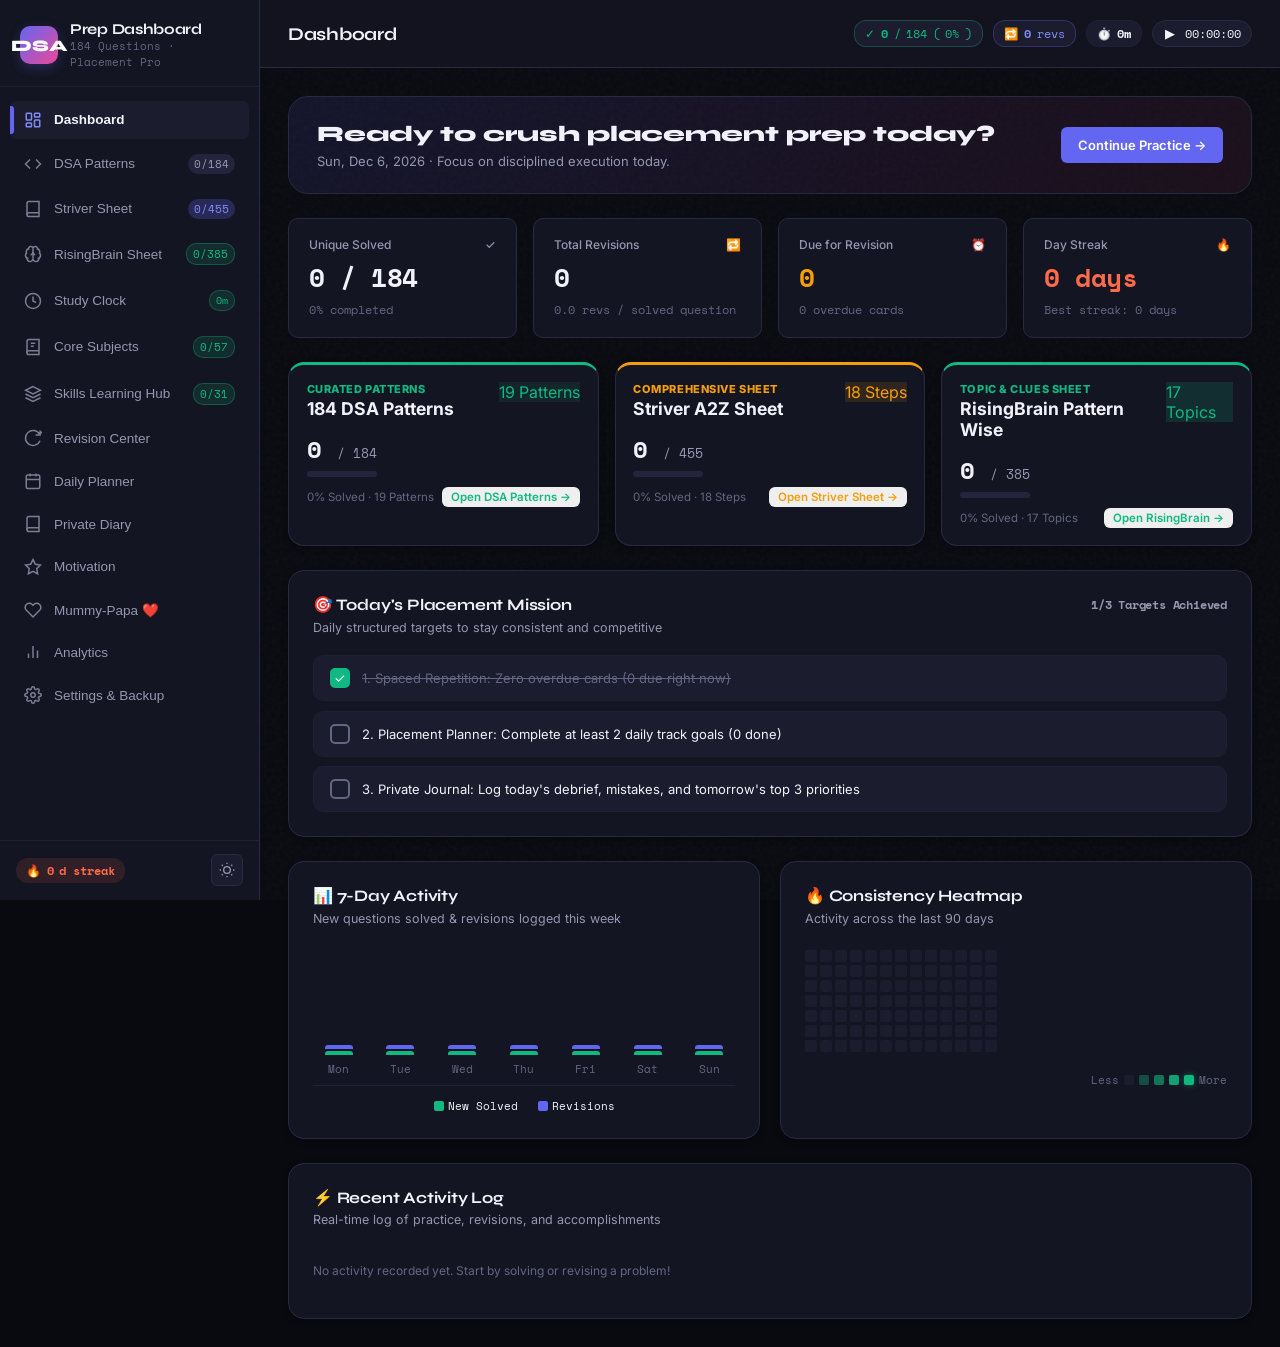
==== index.html @ 3c2405fb "fix: simplify Study Clock and add safe duration correction" ====
<!DOCTYPE html>
<html lang="en" data-theme="dark">
<head>
<meta charset="UTF-8">
<meta name="viewport" content="width=device-width, initial-scale=1.0">
<title>Placement Preparation Dashboard & DSA Tracker</title>
<link rel="manifest" href="./manifest.json">
<meta name="theme-color" content="#6366f1">
<meta name="description" content="Personal Placement Preparation Dashboard & 184 Pattern DSA Tracker with Spaced Repetition, Daily Planner, Private Diary, and Analytics.">
<link rel="preconnect" href="https://fonts.googleapis.com">
<link rel="preconnect" href="https://fonts.gstatic.com" crossorigin>
<!-- Fonts: Non-blocking with system font fallbacks for 100% offline startup -->
<link rel="stylesheet" href="https://fonts.googleapis.com/css2?family=Inter:wght@400;500;600;700&family=Space+Mono:ital,wght@0,400;0,700;1,400&family=Syne:wght@500;600;700;800&display=swap" media="print" onload="this.media='all'">
<noscript><link rel="stylesheet" href="https://fonts.googleapis.com/css2?family=Inter:wght@400;500;600;700&family=Space+Mono:ital,wght@0,400;0,700;1,400&family=Syne:wght@500;600;700;800&display=swap"></noscript>
<style>
/* ==========================================================================
   THEME TOKENS & RESET
   ========================================================================== */
:root {
  --font-heading: 'Syne', -apple-system, BlinkMacSystemFont, 'Segoe UI', Roboto, 'Helvetica Neue', Arial, sans-serif;
  --font-mono: 'Space Mono', SFMono-Regular, Menlo, Monaco, Consolas, 'Liberation Mono', 'Courier New', monospace;
  --font-body: 'Inter', -apple-system, BlinkMacSystemFont, 'Segoe UI', Roboto, 'Helvetica Neue', Arial, sans-serif;

  /* Dark Theme (Default) */
  --bg: #090a10;
  --bg-subtle: #0f101a;
  --surface: #141522;
  --surface2: #1b1c2e;
  --surface3: #24253d;
  --border: #282a42;
  --border-subtle: #1e2033;
  --border-focus: #6366f1;

  --accent: #6366f1;
  --accent-light: #818cf8;
  --accent-glow: rgba(99, 102, 241, 0.25);
  --accent2: #ec4899;
  --accent3: #10b981;
  --accent3-bg: rgba(16, 185, 129, 0.1);
  --accent4: #f59e0b;
  --accent4-bg: rgba(245, 158, 11, 0.12);
  --accent5: #06b6d4;

  --text: #f1f2f9;
  --text-muted: #9497b0;
  --text-dim: #636682;
  --text-inverse: #090a10;

  --lc: #ffa116;
  --lc-bg: rgba(255, 161, 22, 0.14);
  --lc-border: rgba(255, 161, 22, 0.35);

  --gfg: #2f8d46;
  --gfg-bg: rgba(47, 141, 70, 0.14);
  --gfg-border: rgba(47, 141, 70, 0.35);

  --gold: #ffd54a;
  --streak: #ff6b4a;

  --easy: #10b981;
  --med: #f59e0b;
  --hard: #ef4444;

  --radius-sm: 6px;
  --radius-md: 10px;
  --radius-lg: 16px;
  --radius-xl: 20px;

  --shadow-sm: 0 2px 6px rgba(0,0,0,0.3);
  --shadow-md: 0 6px 20px rgba(0,0,0,0.4);
  --shadow-lg: 0 12px 36px rgba(0,0,0,0.5);

  --sidebar-w: 260px;
  --header-h: 68px;
}

[data-theme="light"] {
  --bg: #f8fafc;
  --bg-subtle: #f1f5f9;
  --surface: #ffffff;
  --surface2: #f1f5f9;
  --surface3: #e2e8f0;
  --border: #cbd5e1;
  --border-subtle: #e2e8f0;
  --border-focus: #4f46e5;

  --accent: #4f46e5;
  --accent-light: #6366f1;
  --accent-glow: rgba(79, 70, 229, 0.15);
  --accent2: #db2777;
  --accent3: #059669;
  --accent3-bg: rgba(5, 150, 105, 0.08);
  --accent4: #d97706;
  --accent4-bg: rgba(217, 119, 6, 0.08);
  --accent5: #0891b2;

  --text: #0f172a;
  --text-muted: #475569;
  --text-dim: #94a3b8;
  --text-inverse: #ffffff;

  --lc: #c27800;
  --lc-bg: rgba(245, 158, 11, 0.12);
  --lc-border: rgba(245, 158, 11, 0.4);

  --gfg: #15803d;
  --gfg-bg: rgba(22, 163, 74, 0.12);
  --gfg-border: rgba(22, 163, 74, 0.4);

  --shadow-sm: 0 2px 6px rgba(0,0,0,0.06);
  --shadow-md: 0 6px 20px rgba(0,0,0,0.08);
  --shadow-lg: 0 12px 36px rgba(0,0,0,0.12);
}

* { box-sizing: border-box; margin: 0; padding: 0; }

body {
  background: var(--bg);
  color: var(--text);
  font-family: var(--font-body);
  min-height: 100vh;
  overflow-x: hidden;
  display: flex;
  transition: background 0.25s ease, color 0.25s ease;
}

/* NOISE OVERLAY */
body::before {
  content: '';
  position: fixed;
  inset: 0;
  background-image: url("data:image/svg+xml,%3Csvg viewBox='0 0 256 256' xmlns='http://www.w3.org/2000/svg'%3E%3Cfilter id='noise'%3E%3CfeTurbulence type='fractalNoise' baseFrequency='0.85' numOctaves='3' stitchTiles='stitch'/%3E%3C/filter%3E%3Crect width='100%25' height='100%25' filter='url(%23noise)' opacity='0.03'/%3E%3C/svg%3E");
  pointer-events: none;
  z-index: 1;
}

/* ==========================================================================
   APP LAYOUT: SIDEBAR & MAIN CONTAINER
   ========================================================================== */
.app-sidebar {
  width: var(--sidebar-w);
  height: 100vh;
  position: fixed;
  left: 0;
  top: 0;
  background: var(--surface);
  border-right: 1px solid var(--border);
  display: flex;
  flex-direction: column;
  z-index: 90;
  transition: transform 0.25s ease, background 0.25s ease;
}

.sidebar-brand {
  padding: 1.25rem 1.25rem 1rem;
  display: flex;
  align-items: center;
  gap: 0.75rem;
  border-bottom: 1px solid var(--border-subtle);
}

.brand-icon {
  width: 38px;
  height: 38px;
  background: linear-gradient(135deg, var(--accent), var(--accent2));
  border-radius: var(--radius-md);
  display: flex;
  align-items: center;
  justify-content: center;
  font-family: var(--font-heading);
  font-weight: 800;
  font-size: 16px;
  color: #fff;
  box-shadow: 0 4px 12px var(--accent-glow);
}

.brand-title {
  font-family: var(--font-heading);
  font-weight: 700;
  font-size: 15px;
  letter-spacing: -0.3px;
  color: var(--text);
  line-height: 1.2;
}

.brand-subtitle {
  font-size: 11px;
  color: var(--text-dim);
  font-family: var(--font-mono);
}

.sidebar-nav {
  flex: 1;
  overflow-y: auto;
  padding: 0.85rem 0.65rem;
  display: flex;
  flex-direction: column;
  gap: 0.25rem;
}

.nav-item {
  display: flex;
  align-items: center;
  gap: 0.75rem;
  padding: 0.65rem 0.85rem;
  border-radius: var(--radius-sm);
  color: var(--text-muted);
  text-decoration: none;
  font-size: 13.5px;
  font-weight: 500;
  cursor: pointer;
  border: none;
  background: transparent;
  width: 100%;
  text-align: left;
  transition: all 0.15s ease;
  position: relative;
}

.nav-item:hover {
  background: var(--surface2);
  color: var(--text);
}

.nav-item.active {
  background: var(--surface2);
  color: var(--text);
  font-weight: 600;
}

.nav-item.active::before {
  content: '';
  position: absolute;
  left: 0;
  top: 15%;
  bottom: 15%;
  width: 3.5px;
  border-radius: 0 3px 3px 0;
  background: var(--accent);
}

.nav-icon {
  width: 18px;
  height: 18px;
  opacity: 0.8;
  flex-shrink: 0;
}

.nav-item.active .nav-icon {
  opacity: 1;
  color: var(--accent-light);
}

.nav-badge {
  margin-left: auto;
  font-size: 10.5px;
  font-family: var(--font-mono);
  padding: 2px 6px;
  border-radius: 10px;
  background: var(--surface3);
  color: var(--text-muted);
}

.nav-badge.danger {
  background: rgba(239, 68, 68, 0.2);
  color: #ef4444;
}

.nav-badge.accent {
  background: var(--accent-glow);
  color: var(--accent-light);
}

.sidebar-footer {
  padding: 0.85rem 1rem;
  border-top: 1px solid var(--border-subtle);
  display: flex;
  align-items: center;
  justify-content: space-between;
  background: var(--surface);
}

.streak-pill {
  display: flex;
  align-items: center;
  gap: 0.35rem;
  font-size: 12px;
  font-family: var(--font-mono);
  font-weight: 700;
  color: var(--streak);
  background: rgba(255, 107, 74, 0.12);
  padding: 4px 10px;
  border-radius: 12px;
}

.theme-toggle-btn {
  background: var(--surface2);
  border: 1px solid var(--border);
  color: var(--text-muted);
  width: 32px;
  height: 32px;
  border-radius: var(--radius-sm);
  display: flex;
  align-items: center;
  justify-content: center;
  cursor: pointer;
  transition: all 0.15s ease;
}

.theme-toggle-btn:hover {
  color: var(--text);
  border-color: var(--border-focus);
}

/* ==========================================================================
   APP MAIN CONTENT AREA
   ========================================================================== */
.app-container {
  margin-left: var(--sidebar-w);
  flex: 1;
  min-height: 100vh;
  display: flex;
  flex-direction: column;
  position: relative;
  z-index: 2;
}

.app-header {
  height: var(--header-h);
  position: sticky;
  top: 0;
  z-index: 80;
  background: rgba(20, 21, 34, 0.88);
  backdrop-filter: blur(16px);
  border-bottom: 1px solid var(--border);
  display: flex;
  align-items: center;
  justify-content: space-between;
  padding: 0 1.75rem;
  transition: background 0.25s ease;
}

[data-theme="light"] .app-header {
  background: rgba(255, 255, 255, 0.88);
}

.header-left {
  display: flex;
  align-items: center;
  gap: 1rem;
}

.mobile-menu-btn {
  display: none;
  background: transparent;
  border: none;
  color: var(--text);
  cursor: pointer;
}

.view-heading {
  font-family: var(--font-heading);
  font-weight: 700;
  font-size: 18px;
  letter-spacing: -0.3px;
}

.header-stats-strip {
  display: flex;
  align-items: center;
  gap: 0.65rem;
}

.stat-pill {
  display: flex;
  align-items: center;
  gap: 0.35rem;
  font-size: 11.5px;
  font-family: var(--font-mono);
  padding: 4px 10px;
  border-radius: 12px;
  background: var(--surface2);
  border: 1px solid var(--border-subtle);
  color: var(--text-muted);
}

.stat-pill .num {
  color: var(--text);
  font-weight: 700;
}

.stat-pill.done { border-color: rgba(16, 185, 129, 0.3); color: var(--accent3); }
.stat-pill.done .num { color: var(--accent3); }
.stat-pill.rev { border-color: rgba(99, 102, 241, 0.3); color: var(--accent-light); }
.stat-pill.rev .num { color: var(--accent-light); }
.stat-pill.overdue { border-color: rgba(239, 68, 68, 0.3); color: #ef4444; }
.stat-pill.overdue .num { color: #ef4444; }

/* Top Bar Timer Widget */
.header-timer {
  display: flex;
  align-items: center;
  gap: 0.5rem;
  background: var(--surface2);
  border: 1px solid var(--border);
  border-radius: 20px;
  padding: 3px 10px;
  font-family: var(--font-mono);
  font-size: 12px;
}

.header-timer-btn {
  background: transparent;
  border: none;
  color: var(--text);
  cursor: pointer;
  display: flex;
  align-items: center;
  padding: 2px;
}

.header-timer.running {
  border-color: var(--accent3);
  box-shadow: 0 0 10px rgba(16, 185, 129, 0.2);
}

.app-main {
  flex: 1;
  padding: 1.75rem;
  max-width: 1440px;
  width: 100%;
  margin: 0 auto;
}

.view-section {
  display: none;
  animation: fadeIn 0.2s ease forwards;
}

.view-section.active {
  display: block;
}

@keyframes fadeIn {
  from { opacity: 0; transform: translateY(6px); }
  to { opacity: 1; transform: translateY(0); }
}

/* ==========================================================================
   CARDS & COMMON COMPONENTS
   ========================================================================== */
.card {
  background: var(--surface);
  border: 1px solid var(--border);
  border-radius: var(--radius-lg);
  padding: 1.5rem;
  box-shadow: var(--shadow-sm);
  position: relative;
}

.card-title {
  font-family: var(--font-heading);
  font-size: 16px;
  font-weight: 700;
  letter-spacing: -0.2px;
  margin-bottom: 0.35rem;
  display: flex;
  align-items: center;
  justify-content: space-between;
}

.card-sub {
  font-size: 12.5px;
  color: var(--text-muted);
  margin-bottom: 1.25rem;
}

.grid-2 {
  display: grid;
  grid-template-columns: repeat(2, 1fr);
  gap: 1.25rem;
}

.grid-3 {
  display: grid;
  grid-template-columns: repeat(3, 1fr);
  gap: 1.25rem;
}

.grid-4 {
  display: grid;
  grid-template-columns: repeat(4, 1fr);
  gap: 1rem;
}

.metric-card {
  background: var(--surface);
  border: 1px solid var(--border);
  border-radius: var(--radius-md);
  padding: 1.15rem 1.25rem;
  display: flex;
  flex-direction: column;
  gap: 0.35rem;
  transition: transform 0.15s ease, border-color 0.15s ease;
}

.metric-card:hover {
  transform: translateY(-2px);
  border-color: var(--border-focus);
}

.metric-label {
  font-size: 12px;
  font-weight: 500;
  color: var(--text-muted);
  display: flex;
  align-items: center;
  justify-content: space-between;
}

.metric-val {
  font-family: var(--font-mono);
  font-size: 26px;
  font-weight: 700;
  letter-spacing: -0.5px;
  color: var(--text);
}

.metric-sub {
  font-size: 11.5px;
  color: var(--text-dim);
  font-family: var(--font-mono);
}

/* Buttons */
.btn {
  display: inline-flex;
  align-items: center;
  justify-content: center;
  gap: 0.5rem;
  padding: 0.55rem 1rem;
  border-radius: var(--radius-sm);
  font-size: 13px;
  font-weight: 600;
  cursor: pointer;
  border: 1px solid transparent;
  transition: all 0.15s ease;
  font-family: var(--font-body);
  text-decoration: none;
}

.btn-primary {
  background: var(--accent);
  color: #ffffff;
}

.btn-primary:hover {
  background: var(--accent-light);
  box-shadow: 0 4px 12px var(--accent-glow);
}

.btn-secondary {
  background: var(--surface2);
  border-color: var(--border);
  color: var(--text);
}

.btn-secondary:hover {
  background: var(--surface3);
  border-color: var(--text-dim);
}

.btn-danger {
  background: rgba(239, 68, 68, 0.15);
  border-color: rgba(239, 68, 68, 0.3);
  color: #ef4444;
}

.btn-danger:hover {
  background: #ef4444;
  color: #ffffff;
}

.btn-sm {
  padding: 0.35rem 0.65rem;
  font-size: 11.5px;
  border-radius: var(--radius-sm);
}

.btn-icon {
  width: 32px;
  height: 32px;
  padding: 0;
  display: inline-flex;
  align-items: center;
  justify-content: center;
  border-radius: var(--radius-sm);
  background: var(--surface2);
  border: 1px solid var(--border);
  color: var(--text-muted);
  cursor: pointer;
}

.btn-icon:hover {
  color: var(--text);
  border-color: var(--border-focus);
}

/* Form elements */
.form-group {
  display: flex;
  flex-direction: column;
  gap: 0.35rem;
  margin-bottom: 1rem;
}

.form-label {
  font-size: 12px;
  font-weight: 600;
  color: var(--text-muted);
}

.form-input, .form-textarea, .form-select {
  background: var(--surface2);
  border: 1px solid var(--border);
  color: var(--text);
  border-radius: var(--radius-sm);
  padding: 0.6rem 0.75rem;
  font-family: var(--font-body);
  font-size: 13px;
  transition: border-color 0.15s ease;
}

.form-input:focus, .form-textarea:focus, .form-select:focus {
  outline: none;
  border-color: var(--border-focus);
  box-shadow: 0 0 0 3px var(--accent-glow);
}

.form-textarea {
  min-height: 80px;
  resize: vertical;
}

/* ==========================================================================
   VIEW 1: DASHBOARD
   ========================================================================== */
.welcome-banner {
  background: linear-gradient(135deg, rgba(99, 102, 241, 0.12), rgba(236, 72, 153, 0.08));
  border: 1px solid var(--border);
  border-radius: var(--radius-xl);
  padding: 1.5rem 1.75rem;
  display: flex;
  align-items: center;
  justify-content: space-between;
  margin-bottom: 1.5rem;
  position: relative;
  overflow: hidden;
}

.welcome-text h2 {
  font-family: var(--font-heading);
  font-size: 22px;
  font-weight: 800;
  margin-bottom: 0.35rem;
}

.welcome-text p {
  color: var(--text-muted);
  font-size: 13px;
}

.mission-card {
  margin-bottom: 1.5rem;
}

.mission-list {
  display: flex;
  flex-direction: column;
  gap: 0.6rem;
}

.mission-item {
  display: flex;
  align-items: center;
  gap: 0.75rem;
  padding: 0.75rem 1rem;
  background: var(--surface2);
  border-radius: var(--radius-md);
  border: 1px solid var(--border-subtle);
  font-size: 13px;
}

.mission-check {
  width: 20px;
  height: 20px;
  border-radius: 5px;
  border: 2px solid var(--text-dim);
  display: flex;
  align-items: center;
  justify-content: center;
  cursor: pointer;
  transition: all 0.15s ease;
}

.mission-item.done .mission-check {
  background: var(--accent3);
  border-color: var(--accent3);
  color: #fff;
}

.mission-item.done .mission-text {
  text-decoration: line-through;
  color: var(--text-dim);
}

/* Activity Visuals */
.chart-container {
  display: flex;
  align-items: flex-end;
  gap: 0.65rem;
  height: 140px;
  padding: 1rem 0 0.5rem;
  border-bottom: 1px solid var(--border-subtle);
}

.chart-bar-group {
  flex: 1;
  display: flex;
  flex-direction: column;
  align-items: center;
  height: 100%;
  justify-content: flex-end;
}

.chart-bar-wrap {
  width: 100%;
  max-width: 28px;
  height: 100%;
  display: flex;
  flex-direction: column;
  justify-content: flex-end;
  gap: 2px;
}

.chart-bar {
  width: 100%;
  border-radius: 3px 3px 0 0;
  min-height: 4px;
  transition: height 0.3s ease;
}

.chart-bar.solved { background: var(--accent3); }
.chart-bar.revised { background: var(--accent); }

.chart-day-label {
  font-size: 10.5px;
  font-family: var(--font-mono);
  color: var(--text-dim);
  margin-top: 6px;
}

/* Study Heatmap */
.heatmap-wrap {
  overflow-x: auto;
  padding-bottom: 0.5rem;
}

.heatmap-grid {
  display: inline-grid;
  grid-template-rows: repeat(7, 12px);
  grid-auto-flow: column;
  gap: 3px;
}

.heatmap-cell {
  width: 12px;
  height: 12px;
  border-radius: 2px;
  background: var(--surface2);
}

.heatmap-cell[data-count="1"] { background: rgba(16, 185, 129, 0.35); }
.heatmap-cell[data-count="2"] { background: rgba(16, 185, 129, 0.6); }
.heatmap-cell[data-count="3"] { background: rgba(16, 185, 129, 0.85); }
.heatmap-cell[data-count="4"] { background: #10b981; box-shadow: 0 0 6px rgba(16, 185, 129, 0.5); }

/* Recent Activity List */
.activity-feed {
  display: flex;
  flex-direction: column;
  gap: 0.65rem;
}

.feed-item {
  display: flex;
  align-items: center;
  gap: 0.85rem;
  padding: 0.65rem 0.85rem;
  background: var(--surface2);
  border-radius: var(--radius-sm);
  font-size: 12.5px;
}

.feed-icon {
  width: 26px;
  height: 26px;
  border-radius: 6px;
  display: flex;
  align-items: center;
  justify-content: center;
  font-size: 12px;
  flex-shrink: 0;
}

.feed-icon.rev { background: var(--accent-glow); color: var(--accent-light); }
.feed-icon.done { background: var(--accent3-bg); color: var(--accent3); }
.feed-icon.diary { background: rgba(236, 72, 153, 0.15); color: var(--accent2); }
.feed-icon.task { background: var(--accent4-bg); color: var(--accent4); }

.feed-content {
  flex: 1;
  min-width: 0;
}

.feed-title {
  font-weight: 500;
  white-space: nowrap;
  overflow: hidden;
  text-overflow: ellipsis;
}

.feed-time {
  font-size: 10.5px;
  color: var(--text-dim);
  font-family: var(--font-mono);
}

/* ==========================================================================
   VIEW 2: DSA PATTERNS TRACKER (184 QUESTIONS)
   ========================================================================== */
.dsa-controls {
  display: flex;
  flex-direction: column;
  gap: 1rem;
  margin-bottom: 1.5rem;
}

.search-and-actions {
  display: flex;
  gap: 0.75rem;
  flex-wrap: wrap;
  align-items: center;
}

.search-box {
  flex: 1;
  min-width: 260px;
  position: relative;
}

.search-box svg {
  position: absolute;
  left: 12px;
  top: 50%;
  transform: translateY(-50%);
  color: var(--text-dim);
}

.search-box input {
  width: 100%;
  padding: 0.65rem 0.75rem 0.65rem 36px;
  background: var(--surface);
  border: 1px solid var(--border);
  border-radius: var(--radius-md);
  color: var(--text);
  font-size: 13.5px;
}

.pattern-dropdown-select {
  min-width: 220px;
  cursor: pointer;
  background: var(--surface);
  border: 1px solid var(--border);
  color: var(--text);
  font-weight: 600;
  padding: 0.65rem 0.85rem;
}

.filter-pills {
  display: flex;
  align-items: center;
  gap: 0.4rem;
  flex-wrap: wrap;
}

.fpill {
  background: var(--surface);
  border: 1px solid var(--border);
  color: var(--text-muted);
  padding: 0.35rem 0.75rem;
  border-radius: 20px;
  font-size: 12px;
  font-weight: 500;
  cursor: pointer;
  transition: all 0.15s ease;
}

.fpill:hover {
  border-color: var(--border-focus);
  color: var(--text);
}

.fpill.active {
  background: var(--accent);
  border-color: var(--accent);
  color: #fff;
}

.fpill.active-done {
  background: var(--accent3);
  border-color: var(--accent3);
  color: #fff;
}

.fpill.active-overdue {
  background: #ef4444;
  border-color: #ef4444;
  color: #fff;
}

/* Pattern Layout */
.dsa-layout {
  display: grid;
  grid-template-columns: 240px 1fr;
  gap: 1.5rem;
  align-items: start;
}

.pattern-nav-sidebar {
  position: sticky;
  top: calc(var(--header-h) + 1.5rem);
  background: var(--surface);
  border: 1px solid var(--border);
  border-radius: var(--radius-lg);
  padding: 0.85rem;
  max-height: calc(100vh - var(--header-h) - 3rem);
  overflow-y: auto;
  display: flex;
  flex-direction: column;
  gap: 0.25rem;
}

.pattern-nav-item {
  display: flex;
  align-items: center;
  justify-content: space-between;
  padding: 0.5rem 0.65rem;
  border-radius: var(--radius-sm);
  font-size: 12px;
  color: var(--text-muted);
  cursor: pointer;
  border: none;
  background: transparent;
  text-align: left;
  transition: all 0.15s ease;
}

.pattern-nav-item:hover {
  background: var(--surface2);
  color: var(--text);
}

.pattern-nav-item.active {
  background: var(--surface2);
  color: var(--text);
  font-weight: 600;
}

.step-section {
  background: var(--surface);
  border: 1px solid var(--border);
  border-radius: var(--radius-lg);
  margin-bottom: 1.25rem;
  overflow: visible;
  box-shadow: var(--shadow-sm);
}

.step-header {
  padding: 1rem 1.25rem;
  display: flex;
  align-items: center;
  gap: 0.85rem;
  cursor: pointer;
  background: var(--surface);
  user-select: none;
  border-bottom: 1px solid var(--border-subtle);
  border-radius: var(--radius-lg) var(--radius-lg) 0 0;
}

.step-header:hover {
  background: var(--surface2);
}

.step-badge {
  font-family: var(--font-mono);
  font-size: 11px;
  font-weight: 700;
  background: var(--surface3);
  color: var(--accent-light);
  padding: 2px 7px;
  border-radius: 4px;
}

.step-title {
  font-family: var(--font-heading);
  font-weight: 700;
  font-size: 14.5px;
  flex: 1;
}

.step-progress-text {
  font-family: var(--font-mono);
  font-size: 11.5px;
  color: var(--text-muted);
}

.step-mini-bar {
  width: 70px;
  height: 6px;
  background: var(--surface3);
  border-radius: 3px;
  overflow: hidden;
}

.step-mini-fill {
  height: 100%;
  background: var(--accent3);
  transition: width 0.3s ease;
}

.step-chevron {
  transition: transform 0.2s ease;
  color: var(--text-dim);
}

.step-section.collapsed .step-chevron {
  transform: rotate(-90deg);
}

.step-section.collapsed .problems-list {
  display: none !important;
}

.problems-list {
  display: flex;
  flex-direction: column;
}

/* ==========================================================================
   PROBLEM ITEM ROW & CLICKABLE PLATFORM BADGES
   ========================================================================== */
.prob-item {
  display: flex;
  align-items: center;
  gap: 0.85rem;
  padding: 0.85rem 1.25rem;
  border-bottom: 1px solid var(--border-subtle);
  transition: background 0.12s ease;
  min-height: 58px;
}

.prob-item:last-child {
  border-bottom: none;
}

.prob-item:hover {
  background: var(--surface2);
}

.prob-item.done {
  background: var(--accent3-bg);
}

.prob-left-col {
  display: flex;
  align-items: center;
  gap: 0.45rem;
  flex-shrink: 0;
}

.prob-cb {
  width: 18px;
  height: 18px;
  cursor: pointer;
  accent-color: var(--accent3);
}

.star-btn {
  background: transparent;
  border: none;
  font-size: 18px;
  line-height: 1;
  color: var(--text-dim);
  cursor: pointer;
  transition: color 0.15s ease, transform 0.15s ease;
  padding: 2px;
}

.star-btn:hover {
  transform: scale(1.2);
}

.star-btn.starred {
  color: var(--gold);
}

.prob-num {
  font-family: var(--font-mono);
  font-size: 11.5px;
  font-weight: 700;
  color: var(--text-dim);
  width: 32px;
  text-align: right;
}

.prob-info {
  flex: 1;
  min-width: 0;
  display: flex;
  flex-direction: column;
  gap: 4px;
}

.prob-title-row {
  display: flex;
  align-items: center;
  gap: 0.55rem;
  flex-wrap: wrap;
}

.prob-pattern-tag {
  font-size: 10px;
  font-family: var(--font-mono);
  font-weight: 700;
  background: var(--surface3);
  color: var(--accent-light);
  padding: 1px 6px;
  border-radius: 4px;
  white-space: nowrap;
}

.prob-title {
  font-size: 13.5px;
  font-weight: 600;
  color: var(--text);
  line-height: 1.3;
}

.diff-badge {
  font-size: 10px;
  font-weight: 700;
  text-transform: uppercase;
  padding: 1px 6px;
  border-radius: 4px;
  font-family: var(--font-mono);
  letter-spacing: 0.5px;
}

.diff-badge.e { background: rgba(16, 185, 129, 0.15); color: #10b981; border: 1px solid rgba(16, 185, 129, 0.3); }
.diff-badge.m { background: rgba(245, 158, 11, 0.15); color: #f59e0b; border: 1px solid rgba(245, 158, 11, 0.3); }
.diff-badge.h { background: rgba(239, 68, 68, 0.15); color: #ef4444; border: 1px solid rgba(239, 68, 68, 0.3); }

/* Clickable Platform Badges */
.prob-links-container {
  display: inline-flex;
  align-items: center;
  gap: 0.4rem;
  margin-left: 0.25rem;
}

.platform-badge {
  display: inline-flex;
  align-items: center;
  gap: 4px;
  padding: 3px 8px;
  border-radius: 5px;
  font-size: 11px;
  font-weight: 700;
  font-family: var(--font-mono);
  text-decoration: none;
  cursor: pointer;
  transition: all 0.15s ease;
  line-height: 1;
}

.platform-badge.lc-badge {
  background: var(--lc-bg);
  color: var(--lc);
  border: 1px solid var(--lc-border);
}

.platform-badge.lc-badge:hover {
  background: rgba(255, 161, 22, 0.25);
  border-color: var(--lc);
  transform: translateY(-1px);
  box-shadow: 0 2px 8px rgba(255, 161, 22, 0.25);
}

.platform-badge.gfg-badge {
  background: var(--gfg-bg);
  color: var(--gfg);
  border: 1px solid var(--gfg-border);
}

.platform-badge.gfg-badge:hover {
  background: rgba(47, 141, 70, 0.25);
  border-color: var(--gfg);
  transform: translateY(-1px);
  box-shadow: 0 2px 8px rgba(47, 141, 70, 0.25);
}

.platform-brand {
  font-weight: 800;
  font-size: 10px;
}

.ext-icon {
  opacity: 0.85;
  transition: transform 0.15s ease;
}

.platform-badge:hover .ext-icon {
  transform: translate(1px, -1px);
  opacity: 1;
}

.prob-meta-row {
  display: flex;
  align-items: center;
  gap: 0.5rem;
  flex-wrap: wrap;
  font-size: 11px;
}

.rev-badge {
  font-size: 10.5px;
  font-family: var(--font-mono);
  padding: 1px 6px;
  border-radius: 4px;
  background: var(--surface3);
  color: var(--text-muted);
}

.due-badge {
  font-size: 10.5px;
  font-family: var(--font-mono);
  font-weight: 700;
  padding: 1px 6px;
  border-radius: 4px;
}

.due-badge.overdue {
  background: rgba(239, 68, 68, 0.18);
  color: #ef4444;
}

.due-badge.today {
  background: var(--accent4-bg);
  color: var(--accent4);
}

.due-badge.future {
  background: var(--surface3);
  color: var(--text-dim);
}

.solved-tag {
  font-size: 10.5px;
  color: var(--accent3);
  font-family: var(--font-mono);
  font-weight: 600;
}

.revised-tag {
  font-size: 10.5px;
  color: var(--text-dim);
  font-family: var(--font-mono);
}

.prob-actions {
  display: flex;
  align-items: center;
  gap: 0.4rem;
  flex-shrink: 0;
}

.btn-rev {
  background: var(--surface3);
  border: 1px solid var(--border);
  color: var(--text);
  font-size: 11px;
  font-weight: 600;
  padding: 4px 8px;
  border-radius: var(--radius-sm);
  cursor: pointer;
  display: flex;
  align-items: center;
  gap: 4px;
  transition: all 0.15s ease;
}

.btn-rev:hover {
  background: var(--accent);
  color: #fff;
  border-color: var(--accent);
}

/* ==========================================================================
   VIEW 3: REVISION CENTER (SPACED REPETITION)
   ========================================================================== */
.revision-header-card {
  margin-bottom: 1.5rem;
}

.spaced-steps-guide {
  display: flex;
  align-items: center;
  gap: 0.75rem;
  margin-top: 1rem;
  flex-wrap: wrap;
}

.spaced-step {
  display: flex;
  align-items: center;
  gap: 0.5rem;
  background: var(--surface2);
  border: 1px solid var(--border-subtle);
  border-radius: var(--radius-md);
  padding: 0.5rem 0.85rem;
  font-size: 12px;
}

.spaced-step-num {
  width: 22px;
  height: 22px;
  border-radius: 50%;
  background: var(--accent);
  color: #fff;
  display: flex;
  align-items: center;
  justify-content: center;
  font-family: var(--font-mono);
  font-weight: 700;
  font-size: 11px;
}

.spaced-queue-grid {
  display: grid;
  grid-template-columns: repeat(auto-fill, minmax(320px, 1fr));
  gap: 1.25rem;
}

.queue-card {
  background: var(--surface);
  border: 1px solid var(--border);
  border-radius: var(--radius-lg);
  padding: 1.25rem;
  display: flex;
  flex-direction: column;
  gap: 0.75rem;
  transition: transform 0.15s ease;
}

.queue-card:hover {
  transform: translateY(-2px);
  border-color: var(--border-focus);
}

.queue-card.overdue {
  border-left: 4px solid #ef4444;
}

.queue-card.today {
  border-left: 4px solid var(--accent4);
}

.queue-card-top {
  display: flex;
  align-items: center;
  justify-content: space-between;
}

.queue-card-title {
  font-family: var(--font-heading);
  font-size: 15px;
  font-weight: 700;
  color: var(--text);
}

.queue-outcomes {
  display: grid;
  grid-template-columns: repeat(2, 1fr);
  gap: 0.5rem;
  margin-top: 0.5rem;
}

.outcome-btn {
  padding: 0.45rem 0.5rem;
  border-radius: var(--radius-sm);
  font-size: 11px;
  font-weight: 600;
  cursor: pointer;
  border: 1px solid var(--border);
  background: var(--surface2);
  color: var(--text);
  text-align: center;
  transition: all 0.15s ease;
}

.outcome-btn:hover { border-color: var(--text-dim); }
.outcome-btn.indep:hover { background: rgba(16, 185, 129, 0.2); color: #10b981; border-color: #10b981; }
.outcome-btn.hint:hover { background: rgba(245, 158, 11, 0.2); color: #f59e0b; border-color: #f59e0b; }
.outcome-btn.sol:hover { background: rgba(236, 72, 153, 0.2); color: #ec4899; border-color: #ec4899; }
.outcome-btn.cant:hover { background: rgba(239, 68, 68, 0.2); color: #ef4444; border-color: #ef4444; }

/* ==========================================================================
   VIEW 4: DAILY PLANNER & PRODUCTIVITY WORKSPACE (RISINGBRAIN THEME)
   ========================================================================== */

.pw-workspace-container {
  display: flex;
  flex-direction: column;
  gap: 1.15rem;
  width: 100%;
}

/* Workspace Top Navigation / Toolbar Card */
.pw-top-nav-card {
  background: var(--surface, #141522);
  border: 1px solid var(--border-subtle, #1e2033);
  border-radius: var(--rb-card-radius, 12px);
  padding: 1rem 1.25rem;
  box-shadow: 0 4px 20px rgba(0, 0, 0, 0.25);
  display: flex;
  flex-direction: column;
  gap: 0.85rem;
}

.pw-header-top-row {
  display: flex;
  align-items: center;
  justify-content: space-between;
  gap: 1rem;
  flex-wrap: wrap;
}

/* Sub-Navigation Pills Bar */
.pw-subnav-bar {
  display: flex;
  align-items: center;
  gap: 5px;
  background: var(--surface2, #1b1c2e);
  border: 1px solid var(--border-subtle, #1e2033);
  border-radius: 9px;
  padding: 3px;
  overflow-x: auto;
}

.pw-subnav-btn {
  display: inline-flex;
  align-items: center;
  gap: 6px;
  padding: 6px 13px;
  border-radius: 6px;
  font-size: 12px;
  font-weight: 600;
  color: var(--text-muted, #94a3b8);
  background: transparent;
  border: none;
  cursor: pointer;
  white-space: nowrap;
  transition: all var(--transition-fast, 0.18s);
  font-family: var(--font-body, 'Inter', sans-serif);
}

.pw-subnav-btn:hover {
  color: var(--text, #f8fafc);
  background: rgba(255, 255, 255, 0.05);
}

.pw-subnav-btn.active {
  background: var(--rb-emerald, #10b981);
  color: #090a10;
  font-weight: 700;
  box-shadow: 0 0 12px var(--rb-emerald-glow, rgba(16, 185, 129, 0.35));
}

.pw-header-actions {
  display: flex;
  align-items: center;
  gap: 0.5rem;
  flex-wrap: wrap;
}

.pw-save-badge {
  font-family: var(--font-mono, 'Space Mono', monospace);
  font-size: 11px;
  font-weight: 600;
  display: inline-flex;
  align-items: center;
  gap: 5px;
  padding: 5px 10px;
  border-radius: 9999px;
  background: rgba(16, 185, 129, 0.1);
  border: 1px solid rgba(16, 185, 129, 0.25);
  color: var(--rb-emerald, #10b981);
  transition: all 0.2s ease;
}

.pw-save-badge.saving {
  background: rgba(245, 158, 11, 0.12);
  border-color: rgba(245, 158, 11, 0.3);
  color: #f59e0b;
}

/* Global Date Navigator Bar */
.pw-date-nav-bar {
  display: flex;
  align-items: center;
  justify-content: space-between;
  gap: 0.75rem;
  background: var(--surface2, #1b1c2e);
  border: 1px solid var(--border-subtle, #1e2033);
  border-radius: 9px;
  padding: 0.6rem 0.9rem;
  flex-wrap: wrap;
}

.pw-date-nav-left {
  display: flex;
  align-items: center;
  gap: 0.6rem;
}

.pw-nav-arrow {
  width: 28px;
  height: 28px;
  display: flex;
  align-items: center;
  justify-content: center;
  border-radius: 6px;
  background: var(--surface3, #24253d);
  border: 1px solid var(--border-subtle, #1e2033);
  color: var(--text, #f8fafc);
  cursor: pointer;
  font-size: 11px;
  transition: all 0.15s ease;
}

.pw-nav-arrow:hover {
  background: rgba(16, 185, 129, 0.15);
  border-color: var(--rb-emerald, #10b981);
  color: var(--rb-emerald, #10b981);
}

.pw-date-text {
  font-family: var(--font-heading, 'Syne', sans-serif);
  font-size: 0.95rem;
  font-weight: 700;
  color: var(--text, #f8fafc);
}

.pw-date-tag {
  font-family: var(--font-mono, 'Space Mono', monospace);
  font-size: 10px;
  font-weight: 700;
  text-transform: uppercase;
  padding: 2px 7px;
  border-radius: 9999px;
  background: rgba(16, 185, 129, 0.14);
  border: 1px solid rgba(16, 185, 129, 0.3);
  color: var(--rb-emerald, #10b981);
}

.pw-date-tag.past {
  background: rgba(148, 163, 184, 0.1);
  border-color: rgba(148, 163, 184, 0.2);
  color: var(--text-muted, #94a3b8);
}

/* Button Component matching RisingBrain */
.pw-btn {
  display: inline-flex;
  align-items: center;
  gap: 5px;
  font-size: 12px;
  font-weight: 600;
  padding: 6px 12px;
  border-radius: 7px;
  background: var(--surface2, #1b1c2e);
  border: 1px solid var(--border-subtle, #1e2033);
  color: var(--text, #f8fafc);
  cursor: pointer;
  transition: all var(--transition-fast, 0.18s);
  font-family: var(--font-body, 'Inter', sans-serif);
  user-select: none;
}

.pw-btn:hover {
  background: var(--surface3, #24253d);
  border-color: var(--border, #282a42);
  color: #ffffff;
  transform: translateY(-0.5px);
}

.pw-btn-primary {
  background: var(--rb-emerald, #10b981);
  border-color: var(--rb-emerald, #10b981);
  color: #090a10;
  font-weight: 700;
}

.pw-btn-primary:hover {
  background: #059669;
  border-color: #059669;
  color: #ffffff;
}

.pw-btn-danger {
  background: rgba(239, 68, 68, 0.1);
  border-color: rgba(239, 68, 68, 0.25);
  color: #f87171;
}

.pw-btn-danger:hover {
  background: rgba(239, 68, 68, 0.2);
  border-color: rgba(239, 68, 68, 0.4);
  color: #fca5a5;
}

/* Theme-Aware Inputs & Dropdowns */
.pw-input {
  background: var(--surface2, #1b1c2e);
  border: 1px solid var(--border-subtle, #1e2033);
  border-radius: 8px;
  padding: 7px 12px;
  color: var(--text, #f8fafc);
  font-size: 12.5px;
  font-family: var(--font-body, 'Inter', sans-serif);
  outline: none;
  transition: all var(--transition-fast, 0.18s);
  color-scheme: dark;
}

.pw-input:focus {
  border-color: var(--rb-emerald, #10b981);
  box-shadow: 0 0 0 2.5px var(--rb-emerald-glow, rgba(16, 185, 129, 0.2));
  background: var(--surface3, #24253d);
}

.pw-input::placeholder {
  color: #64748b;
}

input[type="date"].pw-input {
  color-scheme: dark;
  cursor: pointer;
}

input[type="date"].pw-input::-webkit-calendar-picker-indicator {
  filter: invert(0.8) brightness(1.2);
  cursor: pointer;
}

.pw-select {
  height: 34px;
  background: var(--surface2, #1b1c2e);
  border: 1px solid var(--border-subtle, #1e2033);
  border-radius: 8px;
  padding: 0 10px;
  color: var(--text, #f8fafc);
  font-size: 12px;
  font-weight: 600;
  font-family: var(--font-body, 'Inter', sans-serif);
  outline: none;
  cursor: pointer;
  color-scheme: dark;
  transition: all var(--transition-fast, 0.18s);
}

.pw-select:focus {
  border-color: var(--rb-emerald, #10b981);
  box-shadow: 0 0 0 2px var(--rb-emerald-glow, rgba(16, 185, 129, 0.2));
}

.pw-select option {
  background: #141522;
  color: #f8fafc;
}

/* Statistics Overview Grid */
.pw-overview-grid {
  display: grid;
  grid-template-columns: repeat(4, 1fr);
  gap: 1rem;
  margin-bottom: 1.15rem;
}

@media (max-width: 1024px) {
  .pw-overview-grid {
    grid-template-columns: repeat(2, 1fr);
  }
}

@media (max-width: 600px) {
  .pw-overview-grid {
    grid-template-columns: 1fr;
  }
}

.pw-stat-card {
  background: var(--surface2, #1b1c2e);
  border: 1px solid var(--border-subtle, #1e2033);
  border-radius: var(--rb-card-radius, 12px);
  padding: 1.1rem 1.25rem;
  display: flex;
  flex-direction: column;
  gap: 0.35rem;
  box-shadow: 0 2px 10px rgba(0, 0, 0, 0.18);
  transition: border-color var(--transition-fast, 0.2s), transform var(--transition-fast, 0.2s);
}

.pw-stat-card:hover {
  border-color: rgba(16, 185, 129, 0.3);
  transform: translateY(-1px);
}

.pw-stat-label {
  font-size: 11px;
  font-weight: 700;
  text-transform: uppercase;
  letter-spacing: 0.05em;
  color: var(--text-muted, #94a3b8);
}

.pw-stat-value {
  font-family: var(--font-heading, 'Syne', sans-serif);
  font-size: 1.65rem;
  font-weight: 800;
  color: #ffffff;
  line-height: 1.2;
}

.pw-stat-sub {
  font-size: 11.5px;
  color: var(--text-muted, #94a3b8);
  line-height: 1.3;
}

/* Cards & Progress Bar */
.pw-card {
  background: var(--surface, #141522);
  border: 1px solid var(--border-subtle, #1e2033);
  border-radius: var(--rb-card-radius, 12px);
  box-shadow: 0 4px 20px rgba(0, 0, 0, 0.25);
}

.pw-progress-bar-bg {
  width: 100%;
  height: 8px;
  background: rgba(255, 255, 255, 0.06);
  border-radius: 9999px;
  overflow: hidden;
}

.pw-progress-bar-fill {
  height: 100%;
  background: linear-gradient(90deg, #10b981, #059669);
  border-radius: 9999px;
  transition: width 0.35s cubic-bezier(0.16, 1, 0.3, 1);
}

/* Main Planner 2-Column Responsive Layout */
.pw-planner-layout {
  display: grid;
  grid-template-columns: minmax(0, 1fr) 310px;
  gap: 1.25rem;
  align-items: start;
}

@media (max-width: 992px) {
  .pw-planner-layout {
    grid-template-columns: 1fr;
  }
}

/* Filter Controls Bar & Filter Chips */
.pw-filter-bar {
  display: flex;
  justify-content: space-between;
  align-items: center;
  gap: 0.75rem;
  flex-wrap: wrap;
  padding-bottom: 0.85rem;
  border-bottom: 1px solid var(--border-subtle, #1e2033);
}

.pw-filter-chip {
  display: inline-flex;
  align-items: center;
  gap: 5px;
  padding: 5px 12px;
  border-radius: 6px;
  font-size: 11.5px;
  font-weight: 600;
  cursor: pointer;
  transition: all 0.15s ease;
  background: var(--surface2, #1b1c2e);
  color: var(--text-muted, #94a3b8);
  border: 1px solid var(--border-subtle, #1e2033);
  user-select: none;
  font-family: var(--font-body, 'Inter', sans-serif);
}

.pw-filter-chip:hover {
  background: var(--surface3, #24253d);
  color: var(--text, #f8fafc);
  border-color: var(--border, #282a42);
}

.pw-filter-chip.active {
  background: var(--rb-emerald, #10b981);
  color: #090a10;
  border-color: var(--rb-emerald, #10b981);
  font-weight: 700;
  box-shadow: 0 0 10px var(--rb-emerald-glow, rgba(16, 185, 129, 0.3));
}

/* Task List Container & Items */
.pw-task-list {
  display: flex;
  flex-direction: column;
  gap: 0.55rem;
  min-height: 80px;
}

.pw-task-item {
  display: flex;
  align-items: center;
  justify-content: space-between;
  gap: 0.85rem;
  padding: 0.75rem 1rem;
  background: var(--surface2, #1b1c2e);
  border: 1px solid var(--border-subtle, #1e2033);
  border-radius: 10px;
  transition: all var(--transition-fast, 0.18s);
}

.pw-task-item:hover {
  border-color: var(--border, #282a42);
  background: rgba(27, 28, 46, 0.95);
}

/* Custom Interactive Checkbox */
.pw-task-checkbox {
  width: 20px;
  height: 20px;
  border-radius: 5px;
  background: var(--surface3, #24253d);
  border: 1.5px solid var(--border, #282a42);
  display: flex;
  align-items: center;
  justify-content: center;
  cursor: pointer;
  flex-shrink: 0;
  transition: all 0.18s ease;
  color: transparent;
  font-size: 11px;
  font-weight: 800;
  user-select: none;
}

.pw-task-checkbox:hover {
  border-color: var(--rb-emerald, #10b981);
  box-shadow: 0 0 8px var(--rb-emerald-glow, rgba(16, 185, 129, 0.25));
}

.pw-task-checkbox.checked {
  background: var(--rb-emerald, #10b981);
  border-color: var(--rb-emerald, #10b981);
  color: #090a10;
  box-shadow: 0 0 10px var(--rb-emerald-glow, rgba(16, 185, 129, 0.35));
}

.pw-task-main {
  flex: 1;
  min-width: 0;
  display: flex;
  flex-direction: column;
  gap: 3px;
  cursor: pointer;
}

.pw-task-title {
  font-size: 13px;
  font-weight: 600;
  color: var(--text, #f8fafc);
  transition: all 0.2s ease;
  line-height: 1.4;
  word-break: break-word;
}

.pw-task-title.completed {
  text-decoration: line-through;
  opacity: 0.55;
  color: var(--text-muted, #94a3b8);
}

.pw-task-meta {
  display: flex;
  align-items: center;
  gap: 6px;
  flex-wrap: wrap;
}

.pw-priority-badge {
  font-family: var(--font-mono, 'Space Mono', monospace);
  font-size: 10px;
  font-weight: 700;
  padding: 1.5px 6px;
  border-radius: 4px;
  white-space: nowrap;
}

.pw-priority-badge.p1 {
  background: rgba(239, 68, 68, 0.14);
  color: #f87171;
  border: 1px solid rgba(239, 68, 68, 0.3);
}

.pw-priority-badge.p2 {
  background: rgba(245, 158, 11, 0.14);
  color: #fbbf24;
  border: 1px solid rgba(245, 158, 11, 0.3);
}

.pw-priority-badge.p3 {
  background: rgba(56, 189, 248, 0.14);
  color: #38bdf8;
  border: 1px solid rgba(56, 189, 248, 0.3);
}

.pw-category-tag {
  font-size: 10.5px;
  color: var(--text-muted, #94a3b8);
  background: rgba(255, 255, 255, 0.04);
  border: 1px solid rgba(255, 255, 255, 0.06);
  padding: 1.5px 6px;
  border-radius: 4px;
}

.pw-task-actions {
  display: flex;
  align-items: center;
  gap: 3px;
  opacity: 0.85;
  transition: opacity 0.15s ease;
}

.pw-task-item:hover .pw-task-actions {
  opacity: 1;
}

.pw-task-btn {
  background: transparent;
  border: 1px solid transparent;
  color: var(--text-muted, #94a3b8);
  padding: 3px 6px;
  border-radius: 5px;
  font-size: 11px;
  cursor: pointer;
  transition: all 0.15s ease;
}

.pw-task-btn:hover {
  background: var(--surface3, #24253d);
  border-color: var(--border-subtle, #1e2033);
  color: var(--text, #f8fafc);
}

.pw-task-btn.delete:hover {
  background: rgba(239, 68, 68, 0.15);
  border-color: rgba(239, 68, 68, 0.3);
  color: #f87171;
}

/* Badges & Tags */
.pw-diff-badge {
  font-size: 10.5px;
  font-weight: 700;
  padding: 1.5px 7px;
  border-radius: 4px;
  white-space: nowrap;
}

.pw-diff-badge.easy {
  background: rgba(16, 185, 129, 0.12);
  color: #34d399;
  border: 1px solid rgba(16, 185, 129, 0.25);
}

.pw-diff-badge.medium {
  background: rgba(245, 158, 11, 0.12);
  color: #fbbf24;
  border: 1px solid rgba(245, 158, 11, 0.25);
}

.pw-diff-badge.hard {
  background: rgba(239, 68, 68, 0.12);
  color: #f87171;
  border: 1px solid rgba(239, 68, 68, 0.25);
}

.pw-tag {
  font-size: 11px;
  padding: 2px 8px;
  border-radius: 5px;
  background: var(--surface2, #1b1c2e);
  border: 1px solid var(--border-subtle, #1e2033);
  color: var(--text-muted, #94a3b8);
}

/* Calendar Grid & Activity Dots */
.pw-calendar-layout {
  display: grid;
  grid-template-columns: minmax(0, 1fr) 360px;
  gap: 1.25rem;
  align-items: start;
}

@media (max-width: 992px) {
  .pw-calendar-layout {
    grid-template-columns: 1fr;
  }
}

.pw-calendar-grid {
  display: grid;
  grid-template-columns: repeat(7, 1fr);
  gap: 6px;
}

.pw-calendar-day-header {
  font-family: var(--font-mono, 'Space Mono', monospace);
  font-size: 11px;
  font-weight: 700;
  color: var(--text-muted, #94a3b8);
  text-align: center;
  padding: 6px 0;
  text-transform: uppercase;
}

.pw-calendar-cell {
  background: var(--surface2, #1b1c2e);
  border: 1px solid var(--border-subtle, #1e2033);
  border-radius: 8px;
  min-height: 58px;
  padding: 6px;
  display: flex;
  flex-direction: column;
  justify-content: space-between;
  cursor: pointer;
  transition: all 0.15s ease;
}

.pw-calendar-cell:hover {
  border-color: var(--rb-emerald, #10b981);
  background: var(--surface3, #24253d);
}

.pw-calendar-cell.today {
  border-color: var(--rb-emerald, #10b981);
  background: rgba(16, 185, 129, 0.08);
}

.pw-calendar-cell.selected {
  outline: 2px solid var(--rb-emerald, #10b981);
  outline-offset: -2px;
}

.pw-calendar-cell.empty {
  background: transparent;
  border-color: transparent;
  cursor: default;
}

.pw-calendar-date-num {
  font-family: var(--font-mono, 'Space Mono', monospace);
  font-size: 11px;
  font-weight: 700;
  color: var(--text, #f8fafc);
}

.pw-activity-dots {
  display: flex;
  gap: 3px;
  flex-wrap: wrap;
  margin-top: 4px;
}

.pw-dot {
  width: 6px;
  height: 6px;
  border-radius: 50%;
}

.pw-dot.task { background: #10b981; }
.pw-dot.code { background: #38bdf8; }
.pw-dot.potd { background: #f59e0b; }
.pw-dot.diary { background: #c084fc; }

/* Sub-Tab Contents */
.pw-tab-content {
  display: none;
}

.pw-tab-content.active {
  display: block;
}

/* Modals */
.pw-modal-backdrop {
  position: fixed;
  inset: 0;
  background: rgba(5, 6, 10, 0.78);
  backdrop-filter: blur(4px);
  z-index: 9999;
  display: flex;
  align-items: center;
  justify-content: center;
  padding: 1rem;
}

.pw-modal {
  background: var(--surface, #141522);
  border: 1px solid var(--border-subtle, #1e2033);
  border-radius: var(--rb-card-radius, 12px);
  width: 100%;
  max-width: 480px;
  box-shadow: 0 12px 40px rgba(0, 0, 0, 0.5);
  overflow: hidden;
}

.pw-modal-header {
  display: flex;
  justify-content: space-between;
  align-items: center;
  padding: 1rem 1.25rem;
  border-bottom: 1px solid var(--border-subtle, #1e2033);
}

.pw-modal-title {
  font-family: var(--font-heading, 'Syne', sans-serif);
  font-size: 1.15rem;
  font-weight: 700;
  color: var(--text, #f8fafc);
  margin: 0;
}

.pw-modal-close {
  background: transparent;
  border: none;
  color: var(--text-muted, #94a3b8);
  font-size: 15px;
  cursor: pointer;
  padding: 4px 8px;
  border-radius: 4px;
}

.pw-modal-close:hover {
  color: #f87171;
  background: rgba(239, 68, 68, 0.1);
}

.pw-modal-body {
  padding: 1.25rem;
  display: flex;
  flex-direction: column;
  gap: 0.85rem;
  max-height: 70vh;
  overflow-y: auto;
}

.pw-modal-footer {
  display: flex;
  justify-content: flex-end;
  gap: 0.6rem;
  padding: 0.85rem 1.25rem;
  background: var(--surface2, #1b1c2e);
  border-top: 1px solid var(--border-subtle, #1e2033);
}

.pw-form-group {
  display: flex;
  flex-direction: column;
  gap: 0.35rem;
}

.pw-label {
  font-size: 11px;
  font-weight: 700;
  text-transform: uppercase;
  color: var(--text-muted, #94a3b8);
}


/* ==========================================================================
   VIEW 5: PRIVATE PLACEMENT JOURNAL (PREMIUM REDESIGN)
   ========================================================================== */
.diary-container {
  display: grid;
  grid-template-columns: minmax(0, 1fr) 350px;
  gap: 1.5rem;
  align-items: start;
}

@media (max-width: 1120px) {
  .diary-container {
    grid-template-columns: 1fr;
  }
}

/* Main Workspace */
.diary-workspace {
  display: flex;
  flex-direction: column;
  gap: 1.25rem;
}

.diary-card {
  background: var(--surface, #0e131b);
  border: 1px solid rgba(255, 255, 255, 0.08);
  border-radius: 16px;
  padding: 1.5rem;
  box-shadow: 0 4px 24px rgba(0, 0, 0, 0.28);
  position: relative;
  transition: border-color 0.2s ease, box-shadow 0.2s ease;
}

.diary-card:hover {
  border-color: rgba(255, 255, 255, 0.12);
}

/* Header Banner */
.diary-header-card {
  padding: 1.5rem 1.75rem;
}

.diary-header-top {
  display: flex;
  align-items: flex-start;
  justify-content: space-between;
  gap: 1rem;
  flex-wrap: wrap;
}

.diary-header-title-group {
  display: flex;
  flex-direction: column;
  gap: 0.35rem;
}

.diary-pretitle-pill {
  display: inline-flex;
  align-items: center;
  gap: 6px;
  width: fit-content;
  font-family: var(--font-mono);
  font-size: 11px;
  font-weight: 600;
  text-transform: uppercase;
  letter-spacing: 0.05em;
  color: var(--accent, #10b981);
  background: rgba(16, 185, 129, 0.08);
  border: 1px solid rgba(16, 185, 129, 0.22);
  padding: 3px 10px;
  border-radius: 9999px;
}

.diary-header-title {
  font-family: var(--font-heading, 'Syne', sans-serif);
  font-size: 1.4rem;
  font-weight: 700;
  color: #f1f5f9;
  letter-spacing: -0.02em;
  margin: 0;
}

.diary-header-subtitle {
  font-size: 0.82rem;
  color: #94a3b8;
  margin: 0;
  line-height: 1.45;
  max-width: 600px;
}

.diary-header-actions {
  display: flex;
  align-items: center;
  gap: 0.6rem;
  flex-wrap: wrap;
}

.diary-save-badge {
  font-family: var(--font-mono);
  font-size: 11px;
  font-weight: 600;
  display: inline-flex;
  align-items: center;
  gap: 5px;
  padding: 5px 12px;
  border-radius: 9999px;
  background: rgba(16, 185, 129, 0.08);
  border: 1px solid rgba(16, 185, 129, 0.25);
  color: #10b981;
  transition: all 0.2s ease;
}

.diary-save-badge.saving {
  background: rgba(245, 158, 11, 0.1);
  border-color: rgba(245, 158, 11, 0.3);
  color: #f59e0b;
}

.diary-save-badge.error {
  background: rgba(239, 68, 68, 0.1);
  border-color: rgba(239, 68, 68, 0.3);
  color: #ef4444;
}

.diary-streak-badge {
  font-family: var(--font-mono);
  font-size: 11px;
  font-weight: 600;
  display: inline-flex;
  align-items: center;
  gap: 4px;
  padding: 5px 11px;
  border-radius: 9999px;
  background: rgba(245, 158, 11, 0.08);
  border: 1px solid rgba(245, 158, 11, 0.22);
  color: #f59e0b;
}

.diary-action-btn {
  display: inline-flex;
  align-items: center;
  gap: 5px;
  font-size: 11.5px;
  font-weight: 600;
  padding: 5px 12px;
  border-radius: 8px;
  background: rgba(255, 255, 255, 0.04);
  border: 1px solid rgba(255, 255, 255, 0.1);
  color: #cbd5e1;
  cursor: pointer;
  transition: all 0.18s ease;
}

.diary-action-btn:hover {
  background: rgba(255, 255, 255, 0.08);
  border-color: rgba(255, 255, 255, 0.2);
  color: #f8fafc;
}

.diary-action-btn.delete-btn {
  background: rgba(239, 68, 68, 0.06);
  border-color: rgba(239, 68, 68, 0.2);
  color: #f87171;
}

.diary-action-btn.delete-btn:hover {
  background: rgba(239, 68, 68, 0.14);
  border-color: rgba(239, 68, 68, 0.35);
  color: #fca5a5;
}

/* Date Navigator Bar */
.diary-date-nav {
  display: flex;
  align-items: center;
  justify-content: space-between;
  gap: 0.75rem;
  margin-top: 1.25rem;
  padding: 0.65rem 1rem;
  background: rgba(20, 27, 36, 0.75);
  border: 1px solid rgba(255, 255, 255, 0.06);
  border-radius: 12px;
  flex-wrap: wrap;
}

.diary-date-nav-left {
  display: flex;
  align-items: center;
  gap: 0.65rem;
}

.diary-nav-arrow-btn {
  width: 28px;
  height: 28px;
  display: flex;
  align-items: center;
  justify-content: center;
  border-radius: 6px;
  background: rgba(255, 255, 255, 0.04);
  border: 1px solid rgba(255, 255, 255, 0.1);
  color: #cbd5e1;
  cursor: pointer;
  font-size: 11px;
  transition: all 0.15s ease;
}

.diary-nav-arrow-btn:hover {
  background: rgba(16, 185, 129, 0.12);
  border-color: var(--accent);
  color: var(--accent);
}

.diary-date-display {
  font-family: var(--font-heading, sans-serif);
  font-size: 0.95rem;
  font-weight: 700;
  color: #f8fafc;
}

.diary-date-tag {
  font-family: var(--font-mono);
  font-size: 10px;
  font-weight: 700;
  text-transform: uppercase;
  padding: 2px 7px;
  border-radius: 9999px;
  background: rgba(16, 185, 129, 0.12);
  border: 1px solid rgba(16, 185, 129, 0.28);
  color: var(--accent);
}

.diary-date-tag.past {
  background: rgba(148, 163, 184, 0.08);
  border-color: rgba(148, 163, 184, 0.2);
  color: #94a3b8;
}

.diary-date-tag.future {
  background: rgba(56, 189, 248, 0.1);
  border-color: rgba(56, 189, 248, 0.25);
  color: #38bdf8;
}

.diary-date-nav-right {
  display: flex;
  align-items: center;
  gap: 0.5rem;
}

.diary-date-picker-input {
  background: #090e14;
  border: 1px solid rgba(255, 255, 255, 0.12);
  border-radius: 6px;
  padding: 4px 8px;
  font-family: var(--font-mono);
  font-size: 11.5px;
  color: #cbd5e1;
  color-scheme: dark;
  cursor: pointer;
}

.diary-today-btn {
  font-family: var(--font-mono);
  font-size: 11px;
  font-weight: 600;
  padding: 4px 10px;
  border-radius: 6px;
  background: rgba(16, 185, 129, 0.12);
  border: 1px solid rgba(16, 185, 129, 0.25);
  color: var(--accent);
  cursor: pointer;
  transition: all 0.15s ease;
}

.diary-today-btn:hover {
  background: var(--accent);
  color: #0d131a;
}

/* Mental State & Energy Section */
.diary-metrics-grid {
  display: grid;
  grid-template-columns: 1.15fr 1fr 1fr;
  gap: 1.25rem;
  background: var(--surface2, #141b24);
  border: 1px solid rgba(255, 255, 255, 0.07);
  border-radius: 14px;
  padding: 1.25rem;
}

@media (max-width: 900px) {
  .diary-metrics-grid {
    grid-template-columns: 1fr;
    gap: 1rem;
  }
}

.diary-metric-col {
  display: flex;
  flex-direction: column;
  gap: 0.5rem;
}

.diary-metric-label-row {
  display: flex;
  align-items: center;
  justify-content: space-between;
  margin-bottom: 2px;
}

.diary-metric-label {
  font-size: 11px;
  font-weight: 700;
  text-transform: uppercase;
  letter-spacing: 0.05em;
  color: #94a3b8;
  display: flex;
  align-items: center;
  gap: 4px;
}

.diary-metric-val-tag {
  font-family: var(--font-mono);
  font-size: 11px;
  font-weight: 600;
  color: var(--accent, #10b981);
}

.diary-mood-bar {
  display: grid;
  grid-template-columns: repeat(5, 1fr);
  gap: 5px;
}

.diary-mood-pill {
  display: flex;
  flex-direction: column;
  align-items: center;
  justify-content: center;
  gap: 3px;
  padding: 7px 4px;
  border-radius: 9px;
  background: rgba(255, 255, 255, 0.03);
  border: 1px solid rgba(255, 255, 255, 0.08);
  cursor: pointer;
  transition: all 0.18s cubic-bezier(0.16, 1, 0.3, 1);
}

.diary-mood-pill:hover {
  background: rgba(255, 255, 255, 0.06);
  border-color: rgba(255, 255, 255, 0.15);
  transform: translateY(-1px);
}

.diary-mood-pill.active {
  background: rgba(16, 185, 129, 0.14);
  border-color: var(--accent);
  box-shadow: 0 0 12px rgba(16, 185, 129, 0.22);
}

.diary-mood-emoji {
  font-size: 1.15rem;
  line-height: 1;
}

.diary-mood-text {
  font-size: 9px;
  font-weight: 700;
  text-transform: uppercase;
  letter-spacing: 0.02em;
  color: #94a3b8;
}

.diary-mood-pill.active .diary-mood-text {
  color: var(--accent);
}

/* Rating Beads Track */
.diary-rating-track {
  display: grid;
  grid-template-columns: repeat(5, 1fr);
  gap: 5px;
}

.diary-rating-cell {
  height: 38px;
  display: flex;
  flex-direction: column;
  align-items: center;
  justify-content: center;
  border-radius: 8px;
  background: rgba(255, 255, 255, 0.03);
  border: 1px solid rgba(255, 255, 255, 0.08);
  cursor: pointer;
  font-family: var(--font-mono);
  font-size: 11.5px;
  font-weight: 700;
  color: #64748b;
  transition: all 0.15s ease;
}

.diary-rating-cell:hover {
  background: rgba(255, 255, 255, 0.07);
  color: #cbd5e1;
}

.diary-rating-cell.active {
  background: var(--accent);
  border-color: var(--accent);
  color: #0b1117;
  font-weight: 800;
  box-shadow: 0 0 12px rgba(16, 185, 129, 0.3);
}

.diary-rating-cell.energy-active {
  background: #f59e0b;
  border-color: #f59e0b;
  color: #0b1117;
  font-weight: 800;
  box-shadow: 0 0 12px rgba(245, 158, 11, 0.3);
}

/* Writing Sections */
.diary-section-block {
  display: flex;
  flex-direction: column;
  gap: 0.45rem;
}

.diary-section-header {
  display: flex;
  align-items: center;
  justify-content: space-between;
  gap: 0.75rem;
}

.diary-section-title-wrap {
  display: flex;
  align-items: center;
  gap: 7px;
}

.diary-section-icon {
  font-size: 1rem;
}

.diary-section-title {
  font-family: var(--font-heading, sans-serif);
  font-size: 0.95rem;
  font-weight: 700;
  color: #f1f5f9;
}

.diary-word-counter {
  font-family: var(--font-mono);
  font-size: 10.5px;
  color: #64748b;
  background: rgba(255, 255, 255, 0.03);
  padding: 2px 7px;
  border-radius: 9999px;
  border: 1px solid rgba(255, 255, 255, 0.06);
}

.diary-section-prompt {
  font-size: 0.78rem;
  color: #94a3b8;
  line-height: 1.4;
  margin: 0;
}

.diary-textarea-field {
  width: 100%;
  background: #090e15;
  border: 1px solid rgba(255, 255, 255, 0.09);
  border-radius: 11px;
  padding: 0.85rem 1rem;
  font-family: var(--font-sans, Inter, sans-serif);
  font-size: 0.88rem;
  line-height: 1.6;
  color: #f1f5f9;
  resize: vertical;
  min-height: 95px;
  transition: all 0.2s ease;
  outline: none;
}

.diary-textarea-field:focus {
  border-color: var(--accent);
  background: #0c121b;
  box-shadow: 0 0 0 3px rgba(16, 185, 129, 0.15);
}

.diary-textarea-field::placeholder {
  color: #475569;
}

.diary-textarea-field.freeform {
  min-height: 120px;
}

.diary-input-field {
  width: 100%;
  background: #090e15;
  border: 1px solid rgba(255, 255, 255, 0.09);
  border-radius: 9px;
  padding: 0.7rem 0.9rem;
  font-family: var(--font-sans, Inter, sans-serif);
  font-size: 0.88rem;
  color: #f1f5f9;
  outline: none;
  transition: all 0.2s ease;
}

.diary-input-field:focus {
  border-color: var(--accent);
  background: #0c121b;
  box-shadow: 0 0 0 3px rgba(16, 185, 129, 0.15);
}

.diary-input-field::placeholder {
  color: #475569;
}

/* Tomorrow's Priorities */
.diary-priorities-wrap {
  display: flex;
  flex-direction: column;
  gap: 0.55rem;
  margin-top: 0.25rem;
}

.diary-priority-row {
  display: flex;
  align-items: center;
  gap: 0.65rem;
  background: #090e15;
  border: 1px solid rgba(255, 255, 255, 0.08);
  border-radius: 10px;
  padding: 0.4rem 0.75rem;
  transition: all 0.18s ease;
}

.diary-priority-row:focus-within {
  border-color: var(--accent);
  box-shadow: 0 0 0 2px rgba(16, 185, 129, 0.12);
}

.diary-prio-badge {
  font-family: var(--font-mono);
  font-size: 10.5px;
  font-weight: 700;
  padding: 2px 7px;
  border-radius: 5px;
  white-space: nowrap;
}

.diary-prio-badge.p1 {
  background: rgba(239, 68, 68, 0.12);
  border: 1px solid rgba(239, 68, 68, 0.25);
  color: #f87171;
}

.diary-prio-badge.p2 {
  background: rgba(245, 158, 11, 0.12);
  border: 1px solid rgba(245, 158, 11, 0.25);
  color: #fbbf24;
}

.diary-prio-badge.p3 {
  background: rgba(56, 189, 248, 0.12);
  border: 1px solid rgba(56, 189, 248, 0.25);
  color: #38bdf8;
}

.diary-prio-checkbox {
  width: 17px;
  height: 17px;
  accent-color: var(--accent);
  cursor: pointer;
}

.diary-priority-input {
  flex: 1;
  background: transparent;
  border: none;
  color: #f1f5f9;
  font-size: 0.88rem;
  outline: none;
  font-family: var(--font-sans, Inter, sans-serif);
}

.diary-priority-input::placeholder {
  color: #475569;
}

.diary-priority-row.completed .diary-priority-input {
  text-decoration: line-through;
  color: #64748b;
}

/* Sidebar History & Insights */
.diary-sidebar-panel {
  display: flex;
  flex-direction: column;
  gap: 1.25rem;
}

.diary-history-card {
  background: var(--surface, #0e131b);
  border: 1px solid rgba(255, 255, 255, 0.08);
  border-radius: 16px;
  padding: 1.25rem;
  box-shadow: 0 4px 24px rgba(0, 0, 0, 0.28);
}

.diary-history-header {
  display: flex;
  align-items: center;
  justify-content: space-between;
  margin-bottom: 0.75rem;
}

.diary-history-title {
  font-family: var(--font-heading, sans-serif);
  font-size: 1rem;
  font-weight: 700;
  color: #f8fafc;
  display: flex;
  align-items: center;
  gap: 6px;
}

.diary-count-pill {
  font-family: var(--font-mono);
  font-size: 10.5px;
  font-weight: 600;
  padding: 2px 7px;
  border-radius: 9999px;
  background: rgba(255, 255, 255, 0.05);
  border: 1px solid rgba(255, 255, 255, 0.1);
  color: #94a3b8;
}

.diary-search-box {
  position: relative;
  margin-bottom: 0.75rem;
}

.diary-search-input {
  width: 100%;
  background: #090e15;
  border: 1px solid rgba(255, 255, 255, 0.09);
  border-radius: 9px;
  padding: 0.55rem 0.85rem 0.55rem 2rem;
  font-size: 0.82rem;
  color: #f1f5f9;
  outline: none;
  transition: all 0.2s ease;
}

.diary-search-input:focus {
  border-color: var(--accent);
  box-shadow: 0 0 0 2px rgba(16, 185, 129, 0.15);
}

.diary-search-icon {
  position: absolute;
  left: 0.65rem;
  top: 50%;
  transform: translateY(-50%);
  color: #64748b;
  pointer-events: none;
  font-size: 12px;
}

.diary-history-list {
  display: flex;
  flex-direction: column;
  gap: 0.5rem;
  max-height: 480px;
  overflow-y: auto;
  padding-right: 2px;
}

.diary-history-item {
  padding: 0.75rem 0.9rem;
  background: rgba(20, 27, 36, 0.6);
  border: 1px solid rgba(255, 255, 255, 0.06);
  border-radius: 10px;
  cursor: pointer;
  transition: all 0.18s cubic-bezier(0.16, 1, 0.3, 1);
  display: flex;
  flex-direction: column;
  gap: 4px;
}

.diary-history-item:hover {
  background: rgba(255, 255, 255, 0.05);
  border-color: rgba(255, 255, 255, 0.14);
  transform: translateX(2px);
}

.diary-history-item.active {
  background: rgba(16, 185, 129, 0.09);
  border-color: var(--accent);
  box-shadow: 0 0 14px rgba(16, 185, 129, 0.15);
}

.diary-history-item-top {
  display: flex;
  align-items: center;
  justify-content: space-between;
}

.diary-history-item-date {
  font-family: var(--font-heading, sans-serif);
  font-size: 0.82rem;
  font-weight: 700;
  color: #f1f5f9;
  display: flex;
  align-items: center;
  gap: 5px;
}

.diary-history-item.active .diary-history-item-date {
  color: var(--accent);
}

.diary-history-badges {
  display: flex;
  align-items: center;
  gap: 4px;
}

.diary-history-mini-pill {
  font-family: var(--font-mono);
  font-size: 9.5px;
  font-weight: 600;
  padding: 1px 5px;
  border-radius: 4px;
  background: rgba(255, 255, 255, 0.04);
  color: #94a3b8;
}

.diary-history-item-preview {
  font-size: 0.76rem;
  color: #64748b;
  line-height: 1.35;
  display: -webkit-box;
  -webkit-line-clamp: 2;
  -webkit-box-orient: vertical;
  overflow: hidden;
}

/* Insights Card */
.diary-insights-card {
  background: var(--surface, #0e131b);
  border: 1px solid rgba(255, 255, 255, 0.08);
  border-radius: 16px;
  padding: 1.25rem;
  box-shadow: 0 4px 24px rgba(0, 0, 0, 0.28);
}

.diary-insights-header {
  display: flex;
  align-items: center;
  justify-content: space-between;
  margin-bottom: 0.85rem;
}

.diary-insights-title {
  font-family: var(--font-heading, sans-serif);
  font-size: 0.95rem;
  font-weight: 700;
  color: #f8fafc;
  display: flex;
  align-items: center;
  gap: 6px;
}

.diary-insights-grid {
  display: grid;
  grid-template-columns: 1fr 1fr;
  gap: 0.65rem;
}

.diary-stat-tile {
  background: rgba(20, 27, 36, 0.65);
  border: 1px solid rgba(255, 255, 255, 0.05);
  border-radius: 10px;
  padding: 0.75rem;
  display: flex;
  flex-direction: column;
  gap: 2px;
}

.diary-stat-val {
  font-family: var(--font-mono);
  font-size: 1.15rem;
  font-weight: 700;
  color: #f1f5f9;
}

.diary-stat-val.accent {
  color: var(--accent);
}

.diary-stat-label {
  font-size: 10px;
  color: #64748b;
  text-transform: uppercase;
  font-weight: 600;
  letter-spacing: 0.03em;
}

.diary-insight-tip-box {
  margin-top: 0.85rem;
  background: rgba(16, 185, 129, 0.06);
  border: 1px solid rgba(16, 185, 129, 0.18);
  border-radius: 10px;
  padding: 0.7rem 0.85rem;
  display: flex;
  align-items: flex-start;
  gap: 7px;
}

.diary-insight-tip-text {
  font-size: 0.78rem;
  color: #94a3b8;
  line-height: 1.4;
  margin: 0;
}





/* ==========================================================================
   VIEW 6: DAILY MOTIVATION
   ========================================================================== */
.featured-quote-card {
  background: linear-gradient(135deg, rgba(99, 102, 241, 0.18), rgba(236, 72, 153, 0.12));
  border: 1px solid var(--border);
  border-radius: var(--radius-xl);
  padding: 2.25rem;
  margin-bottom: 2rem;
  position: relative;
}

.quote-symbol {
  font-family: var(--font-heading);
  font-size: 64px;
  line-height: 1;
  color: var(--accent-light);
  opacity: 0.3;
  position: absolute;
  top: 1rem;
  left: 1.5rem;
}

.quote-content {
  position: relative;
  z-index: 2;
}

.quote-text {
  font-family: var(--font-heading);
  font-size: 22px;
  font-weight: 700;
  line-height: 1.4;
  color: var(--text);
  margin-bottom: 1rem;
}

.quote-author {
  font-family: var(--font-mono);
  font-size: 13px;
  color: var(--accent-light);
  margin-bottom: 1.5rem;
}

.quote-action-box {
  background: var(--surface);
  border: 1px solid var(--border);
  border-radius: var(--radius-md);
  padding: 1rem 1.25rem;
  display: flex;
  align-items: center;
  gap: 0.75rem;
}

.quote-action-badge {
  font-family: var(--font-mono);
  font-size: 10px;
  font-weight: 700;
  background: var(--accent3-bg);
  color: var(--accent3);
  padding: 3px 8px;
  border-radius: 4px;
  text-transform: uppercase;
  flex-shrink: 0;
}

.quotes-catalog {
  display: grid;
  grid-template-columns: repeat(auto-fill, minmax(320px, 1fr));
  gap: 1.25rem;
}

.catalog-card {
  background: var(--surface);
  border: 1px solid var(--border);
  border-radius: var(--radius-lg);
  padding: 1.25rem;
  display: flex;
  flex-direction: column;
  justify-content: space-between;
  gap: 0.85rem;
}

.catalog-quote-text {
  font-size: 13.5px;
  line-height: 1.4;
  color: var(--text);
}

/* ==========================================================================
   VIEW 7: ANALYTICS
   ========================================================================== */
.analytics-section {
  display: flex;
  flex-direction: column;
  gap: 1.5rem;
}

.breakdown-bar {
  height: 18px;
  background: var(--surface2);
  border-radius: 9px;
  overflow: hidden;
  display: flex;
  margin: 0.75rem 0 1rem;
}

.bar-segment {
  height: 100%;
  transition: width 0.3s ease;
}

.pattern-matrix-table {
  width: 100%;
  border-collapse: collapse;
  font-size: 13px;
}

.pattern-matrix-table th {
  text-align: left;
  padding: 0.75rem 1rem;
  border-bottom: 1px solid var(--border);
  font-family: var(--font-mono);
  font-size: 11px;
  color: var(--text-dim);
}

.pattern-matrix-table td {
  padding: 0.75rem 1rem;
  border-bottom: 1px solid var(--border-subtle);
}

/* ==========================================================================
   VIEW 8: SETTINGS & BACKUP
   ========================================================================== */
.settings-group {
  margin-bottom: 2rem;
}

.settings-card {
  background: var(--surface);
  border: 1px solid var(--border);
  border-radius: var(--radius-lg);
  padding: 1.5rem;
}

.danger-card {
  border-color: rgba(239, 68, 68, 0.4);
  background: rgba(239, 68, 68, 0.04);
}

/* ==========================================================================
   MODALS & TOASTS
   ========================================================================== */
.modal-overlay {
  position: fixed;
  inset: 0;
  background: rgba(0, 0, 0, 0.75);
  backdrop-filter: blur(6px);
  z-index: 100;
  display: none;
  align-items: center;
  justify-content: center;
  padding: 1rem;
}

.modal-overlay.active {
  display: flex;
}

.modal-card {
  background: var(--surface);
  border: 1px solid var(--border);
  border-radius: var(--radius-xl);
  width: 100%;
  max-width: 600px;
  max-height: 90vh;
  overflow-y: auto;
  box-shadow: var(--shadow-lg);
  padding: 1.75rem;
  position: relative;
  animation: modalScale 0.2s ease forwards;
}

@keyframes modalScale {
  from { opacity: 0; transform: scale(0.95); }
  to { opacity: 1; transform: scale(1); }
}

.modal-header {
  display: flex;
  align-items: center;
  justify-content: space-between;
  margin-bottom: 1.25rem;
  border-bottom: 1px solid var(--border-subtle);
  padding-bottom: 0.85rem;
}

.modal-close {
  background: transparent;
  border: none;
  font-size: 20px;
  color: var(--text-dim);
  cursor: pointer;
}

.revision-timeline {
  display: flex;
  flex-direction: column;
  gap: 0.75rem;
  margin-top: 1rem;
}

.timeline-entry {
  background: var(--surface2);
  border-radius: var(--radius-sm);
  border: 1px solid var(--border-subtle);
  padding: 0.75rem;
  display: flex;
  flex-direction: column;
  gap: 0.35rem;
}

.entry-header {
  display: flex;
  align-items: center;
  justify-content: space-between;
}

.toast-container {
  position: fixed;
  bottom: 1.5rem;
  right: 1.5rem;
  z-index: 120;
  display: flex;
  flex-direction: column;
  gap: 0.5rem;
}

.toast {
  background: var(--surface2);
  border: 1px solid var(--border);
  box-shadow: var(--shadow-md);
  border-radius: var(--radius-md);
  padding: 0.65rem 1rem;
  font-size: 13px;
  display: flex;
  align-items: center;
  gap: 0.65rem;
  animation: slideToast 0.25s ease forwards;
}

@keyframes slideToast {
  from { opacity: 0; transform: translateY(10px); }
  to { opacity: 1; transform: translateY(0); }
}

/* ==========================================================================
   RESPONSIVENESS (MOBILE & TABLET)
   ========================================================================== */
@media (max-width: 1024px) {
  .grid-4 { grid-template-columns: repeat(2, 1fr); }
  .dsa-layout { grid-template-columns: 1fr; }
  .pattern-nav-sidebar { display: none; }
  .diary-container { grid-template-columns: 1fr; }
}

@media (max-width: 768px) {
  :root {
    --sidebar-w: 0px;
    --header-h: 60px;
  }
  .app-sidebar {
    transform: translateX(-100%);
    width: 260px;
  }
  .app-sidebar.open {
    transform: translateX(0);
  }
  .app-container {
    margin-left: 0;
  }
  .mobile-menu-btn {
    display: block;
  }
  .grid-2, .grid-3, .grid-4 {
    grid-template-columns: 1fr;
  }
  .header-stats-strip {
    display: none;
  }
  .ratings-grid {
    grid-template-columns: 1fr;
  }
  .prob-item {
    flex-wrap: wrap;
    padding: 0.75rem;
  }
  .prob-actions {
    width: 100%;
    justify-content: flex-end;
    margin-top: 4px;
  }
}

/* Striver Badges & Company Tags */
.platform-badge.yt-badge {
  background: rgba(255, 68, 68, 0.14);
  color: #ff5252;
  border: 1px solid rgba(255, 68, 68, 0.35);
}
.platform-badge.yt-badge:hover {
  background: rgba(255, 68, 68, 0.25);
  border-color: #ff5252;
  transform: translateY(-1px);
  box-shadow: 0 2px 8px rgba(255, 68, 68, 0.25);
}
.platform-badge.doc-badge {
  background: rgba(56, 189, 248, 0.14);
  color: #38bdf8;
  border: 1px solid rgba(56, 189, 248, 0.35);
}
.platform-badge.doc-badge:hover {
  background: rgba(56, 189, 248, 0.25);
  border-color: #38bdf8;
  transform: translateY(-1px);
  box-shadow: 0 2px 8px rgba(56, 189, 248, 0.25);
}
.company-tag {
  font-size: 9.5px;
  font-family: var(--font-mono);
  font-weight: 700;
  padding: 1px 5px;
  border-radius: 4px;
  background: var(--surface3);
  color: var(--text-dim);
  border: 1px solid var(--border-subtle);
  display: inline-block;
  line-height: 1.2;
}
.company-tags-container {
  display: inline-flex;
  align-items: center;
  gap: 3px;
  flex-wrap: wrap;
}


/* ==========================================================================
   RISINGBRAIN PREMIUM UI/UX DESIGN SYSTEM (Emerald Theme)
   ========================================================================== */
:root {
  --rb-emerald: #10b981;
  --rb-emerald-hover: #059669;
  --rb-emerald-active: #047857;
  --rb-emerald-glow: rgba(16, 185, 129, 0.25);
  --rb-emerald-tint: rgba(16, 185, 129, 0.1);
  --rb-emerald-border: rgba(16, 185, 129, 0.25);
  --rb-card-radius: 12px;
  --rb-row-radius: 8px;
}

/* --- Hero Header & Compact Dashboard --- */
.rb-hero-header {
  background: linear-gradient(135deg, rgba(16, 185, 129, 0.08) 0%, rgba(99, 102, 241, 0.04) 50%, rgba(20, 21, 34, 0.6) 100%);
  border: 1px solid rgba(16, 185, 129, 0.2);
  border-radius: var(--rb-card-radius);
  padding: 1.5rem 1.75rem;
  margin-bottom: 1.25rem;
  display: grid;
  grid-template-columns: 1fr 420px;
  gap: 1.5rem;
  align-items: center;
  box-shadow: 0 4px 24px rgba(0, 0, 0, 0.25);
  position: relative;
  overflow: hidden;
}
.rb-hero-header::before {
  content: '';
  position: absolute;
  top: -60px;
  right: -60px;
  width: 220px;
  height: 220px;
  background: radial-gradient(circle, rgba(16, 185, 129, 0.15) 0%, transparent 70%);
  pointer-events: none;
}

.rb-hero-left {
  display: flex;
  flex-direction: column;
  gap: 0.65rem;
  z-index: 1;
}
.rb-hero-badge {
  display: inline-flex;
  align-items: center;
  gap: 0.5rem;
  font-size: 11px;
  font-weight: 800;
  letter-spacing: 0.05em;
  text-transform: uppercase;
  color: var(--rb-emerald);
  width: fit-content;
}
.rb-pulse-dot {
  width: 8px;
  height: 8px;
  background: var(--rb-emerald);
  border-radius: 50%;
  box-shadow: 0 0 10px var(--rb-emerald);
  animation: rbPulse 2s infinite ease-in-out;
}
@keyframes rbPulse {
  0%, 100% { opacity: 1; transform: scale(1); }
  50% { opacity: 0.5; transform: scale(0.85); }
}
.rb-badge-tag {
  background: rgba(16, 185, 129, 0.14);
  color: var(--rb-emerald);
  border: 1px solid rgba(16, 185, 129, 0.3);
  padding: 2px 8px;
  border-radius: 999px;
  font-size: 10.5px;
  font-weight: 700;
}
.rb-hero-title {
  font-size: 1.75rem;
  font-weight: 800;
  letter-spacing: -0.02em;
  color: #ffffff;
  margin: 0;
  display: flex;
  align-items: center;
  gap: 0.6rem;
}
.rb-hero-subtitle {
  font-size: 13.5px;
  line-height: 1.5;
  color: var(--text-muted);
  max-width: 620px;
  margin: 0;
}
.rb-hero-actions {
  display: flex;
  align-items: center;
  gap: 0.6rem;
  margin-top: 0.5rem;
  flex-wrap: wrap;
}
.rb-action-btn {
  display: inline-flex;
  align-items: center;
  gap: 0.45rem;
  padding: 6px 13px;
  border-radius: 7px;
  font-size: 12px;
  font-weight: 600;
  cursor: pointer;
  transition: all var(--transition-fast);
  background: var(--surface2);
  color: var(--text);
  border: 1px solid var(--border-subtle);
  user-select: none;
}
.rb-action-btn:hover {
  background: var(--surface3);
  border-color: rgba(255, 255, 255, 0.15);
  color: #ffffff;
  transform: translateY(-1px);
}
.rb-action-btn.primary {
  background: var(--rb-emerald);
  color: #062b1e;
  border: 1px solid var(--rb-emerald);
  font-weight: 700;
  box-shadow: 0 2px 10px rgba(16, 185, 129, 0.3);
}
.rb-action-btn.primary:hover {
  background: var(--rb-emerald-hover);
  color: #ffffff;
  box-shadow: 0 4px 14px rgba(16, 185, 129, 0.4);
}

/* Compact Dashboard Widget */
.rb-hero-dashboard {
  background: rgba(14, 15, 25, 0.85);
  border: 1px solid rgba(255, 255, 255, 0.08);
  border-radius: 10px;
  padding: 1rem 1.15rem;
  display: flex;
  flex-direction: column;
  gap: 0.85rem;
  backdrop-filter: blur(8px);
  z-index: 1;
}
.rb-metric-card {
  display: flex;
  align-items: center;
  gap: 1.15rem;
}
.rb-radial-gauge-container {
  position: relative;
  width: 68px;
  height: 68px;
  flex-shrink: 0;
}
.rb-radial-gauge {
  width: 68px;
  height: 68px;
  transform: rotate(-90deg);
}
.rb-gauge-bg {
  fill: none;
  stroke: rgba(255, 255, 255, 0.06);
  stroke-width: 8;
}
.rb-gauge-fill {
  fill: none;
  stroke: var(--rb-emerald);
  stroke-width: 8;
  stroke-linecap: round;
  stroke-dasharray: 264;
  stroke-dashoffset: 264;
  transition: stroke-dashoffset 0.6s cubic-bezier(0.16, 1, 0.3, 1);
}
.rb-radial-content {
  position: absolute;
  top: 0;
  left: 0;
  width: 100%;
  height: 100%;
  display: flex;
  flex-direction: column;
  align-items: center;
  justify-content: center;
  text-align: center;
}
.rb-gauge-pct {
  font-size: 14px;
  font-weight: 800;
  font-family: var(--font-mono);
  color: #ffffff;
  line-height: 1;
}
.rb-gauge-label {
  font-size: 9px;
  font-weight: 700;
  color: var(--text-dim);
  text-transform: uppercase;
  margin-top: 2px;
}
.rb-metric-info {
  display: flex;
  flex-direction: column;
  gap: 0.25rem;
  flex: 1;
}
.rb-metric-heading {
  font-size: 11px;
  font-weight: 700;
  text-transform: uppercase;
  color: var(--text-dim);
  letter-spacing: 0.04em;
}
.rb-metric-main-stat {
  font-size: 1.35rem;
  font-weight: 800;
  font-family: var(--font-mono);
  color: #ffffff;
  line-height: 1.1;
}
.rb-metric-denom {
  font-size: 13px;
  font-weight: 500;
  color: var(--text-dim);
}
.rb-quick-chips {
  display: flex;
  align-items: center;
  gap: 0.4rem;
  margin-top: 0.2rem;
}
.rb-quick-chip {
  font-size: 10px;
  font-family: var(--font-mono);
  font-weight: 700;
  padding: 1px 6px;
  border-radius: 4px;
}
.rb-quick-chip.starred { background: rgba(255, 213, 74, 0.12); color: #ffd54a; border: 1px solid rgba(255, 213, 74, 0.25); }
.rb-quick-chip.mastered { background: rgba(234, 179, 8, 0.12); color: #facc15; border: 1px solid rgba(234, 179, 8, 0.25); }
.rb-quick-chip.needsrev { background: rgba(168, 85, 247, 0.12); color: #c084fc; border: 1px solid rgba(168, 85, 247, 0.25); }

/* Difficulty Progress Bars */
.rb-diff-bars-card {
  display: flex;
  flex-direction: column;
  gap: 0.45rem;
  border-top: 1px solid rgba(255, 255, 255, 0.06);
  padding-top: 0.65rem;
}
.rb-diff-bar-item {
  display: flex;
  flex-direction: column;
  gap: 0.25rem;
}
.rb-diff-bar-header {
  display: flex;
  justify-content: space-between;
  align-items: center;
  font-size: 11px;
}
.rb-diff-bar-numbers {
  font-family: var(--font-mono);
  font-size: 11px;
  color: var(--text-muted);
}
.rb-prog-track {
  height: 5px;
  background: rgba(255, 255, 255, 0.06);
  border-radius: 3px;
  overflow: hidden;
  position: relative;
}
.rb-prog-fill {
  height: 100%;
  border-radius: 3px;
  transition: width 0.4s ease;
}
.rb-prog-fill.easy { background: linear-gradient(90deg, #10b981, #34d399); }
.rb-prog-fill.med { background: linear-gradient(90deg, #f59e0b, #fbbf24); }
.rb-prog-fill.hard { background: linear-gradient(90deg, #ef4444, #f87171); }

/* --- Search & Controls Bar --- */
.rb-controls-bar {
  background: var(--surface);
  border: 1px solid var(--border-subtle);
  border-radius: var(--rb-card-radius);
  padding: 0.85rem 1.15rem;
  margin-bottom: 1.25rem;
  display: flex;
  flex-direction: column;
  gap: 0.75rem;
  box-shadow: var(--shadow-sm);
}
.rb-controls-top {
  display: flex;
  align-items: center;
  gap: 0.75rem;
  flex-wrap: wrap;
}
.rb-search-wrapper {
  position: relative;
  flex: 1;
  min-width: 280px;
  display: flex;
  align-items: center;
}
.rb-search-icon {
  position: absolute;
  left: 12px;
  color: var(--text-dim);
  pointer-events: none;
}
.rb-search-input {
  width: 100%;
  background: var(--surface2);
  border: 1px solid var(--border-subtle);
  border-radius: 8px;
  padding: 8px 36px 8px 36px;
  color: var(--text);
  font-size: 13px;
  font-family: var(--font-body);
  transition: all var(--transition-fast);
}
.rb-search-input:focus {
  outline: none;
  border-color: var(--rb-emerald);
  box-shadow: 0 0 0 3px var(--rb-emerald-glow);
  background: var(--surface);
}
.rb-search-clear {
  position: absolute;
  right: 10px;
  background: transparent;
  border: none;
  color: var(--text-dim);
  font-size: 14px;
  cursor: pointer;
  padding: 4px;
  display: flex;
  align-items: center;
  justify-content: center;
  border-radius: 4px;
  transition: color var(--transition-fast);
}
.rb-search-clear:hover {
  color: #ffffff;
}
.rb-filter-selects {
  display: flex;
  align-items: center;
  gap: 0.5rem;
  flex-wrap: wrap;
}
.rb-select {
  height: 36px;
  border-radius: 8px;
  font-size: 12px;
  font-weight: 600;
  padding: 0 10px;
  background: var(--surface2);
  border: 1px solid var(--border-subtle);
  color: var(--text);
}
.rb-select:focus {
  border-color: var(--rb-emerald);
}

.rb-filter-pills-row {
  display: flex;
  align-items: center;
  gap: 0.5rem;
  flex-wrap: wrap;
  padding-top: 0.5rem;
  border-top: 1px solid rgba(255, 255, 255, 0.05);
}
.rb-pill-group {
  display: flex;
  align-items: center;
  gap: 0.35rem;
  flex-wrap: wrap;
}
.rb-pill-divider {
  width: 1px;
  height: 18px;
  background: var(--border-subtle);
  margin: 0 0.35rem;
}
.rb-pill {
  padding: 4px 10px;
  border-radius: 6px;
  font-size: 11.5px;
  font-weight: 600;
  background: var(--surface2);
  color: var(--text-muted);
  border: 1px solid var(--border-subtle);
  cursor: pointer;
  transition: all var(--transition-fast);
  display: inline-flex;
  align-items: center;
  gap: 0.4rem;
  user-select: none;
}
.rb-pill:hover {
  color: var(--text);
  border-color: rgba(255, 255, 255, 0.15);
  background: var(--surface3);
}
.rb-pill.active {
  background: var(--rb-emerald);
  color: #062b1e;
  border-color: var(--rb-emerald);
  font-weight: 700;
  box-shadow: 0 2px 8px rgba(16, 185, 129, 0.3);
}
.rb-pill.diff-e.active { background: #10b981; color: #042417; }
.rb-pill.diff-m.active { background: #f59e0b; color: #351a02; }
.rb-pill.diff-h.active { background: #ef4444; color: #320505; }
.rb-pill-count {
  font-family: var(--font-mono);
  font-size: 10px;
  padding: 1px 4px;
  border-radius: 4px;
  background: rgba(0, 0, 0, 0.2);
}
.rb-pill.active .rb-pill-count {
  background: rgba(0, 0, 0, 0.25);
  color: inherit;
}

/* --- Main Layout Grid --- */
.rb-main-workspace {
  display: grid;
  grid-template-columns: 260px 1fr;
  gap: 1.25rem;
  align-items: start;
}

/* --- Topic Navigation Sidebar --- */
.rb-topic-sidebar {
  position: sticky;
  top: 1rem;
  max-height: calc(100vh - 120px);
  overflow-y: auto;
  background: var(--surface);
  border: 1px solid var(--border-subtle);
  border-radius: var(--rb-card-radius);
  padding: 0.75rem 0.5rem;
  display: flex;
  flex-direction: column;
  gap: 0.25rem;
  box-shadow: var(--shadow-sm);
}
.rb-sidebar-heading {
  padding: 0.4rem 0.65rem 0.6rem 0.65rem;
  font-size: 10.5px;
  font-weight: 800;
  letter-spacing: 0.06em;
  text-transform: uppercase;
  color: var(--text-dim);
  border-bottom: 1px solid var(--border-subtle);
  margin-bottom: 0.25rem;
}
.rb-topic-nav-item {
  display: flex;
  align-items: center;
  gap: 0.65rem;
  padding: 0.55rem 0.65rem;
  border-radius: 7px;
  cursor: pointer;
  transition: all var(--transition-fast);
  border-left: 3px solid transparent;
  user-select: none;
}
.rb-topic-nav-item:hover {
  background: var(--surface2);
  transform: translateX(2px);
}
.rb-topic-nav-item.active {
  background: rgba(16, 185, 129, 0.08);
  border-left-color: var(--rb-emerald);
}
.rb-topic-nav-item.active .rb-nav-icon-badge {
  background: var(--rb-emerald);
  color: #062b1e;
  font-weight: 800;
}
.rb-topic-nav-item.active .rb-nav-topic-title {
  color: #ffffff;
  font-weight: 700;
}
.rb-nav-icon-badge {
  width: 24px;
  height: 24px;
  border-radius: 5px;
  background: rgba(255, 255, 255, 0.05);
  color: var(--text-muted);
  font-size: 10px;
  font-weight: 800;
  font-family: var(--font-mono);
  display: grid;
  place-items: center;
  flex-shrink: 0;
  border: 1px solid rgba(255, 255, 255, 0.08);
  transition: all var(--transition-fast);
}
.rb-nav-info {
  flex: 1;
  min-width: 0;
  display: flex;
  flex-direction: column;
  gap: 2px;
}
.rb-nav-title-row {
  display: flex;
  justify-content: space-between;
  align-items: center;
}
.rb-nav-topic-title {
  font-size: 12px;
  font-weight: 600;
  color: var(--text-muted);
  white-space: nowrap;
  overflow: hidden;
  text-overflow: ellipsis;
}
.rb-nav-fraction {
  font-family: var(--font-mono);
  font-size: 10.5px;
  color: var(--text-dim);
}
.rb-nav-track {
  height: 3px;
  background: rgba(255, 255, 255, 0.06);
  border-radius: 2px;
  overflow: hidden;
}
.rb-nav-fill {
  height: 100%;
  background: var(--rb-emerald);
  border-radius: 2px;
}

/* --- Content Area & Topic Sections --- */
.rb-content-area {
  display: flex;
  flex-direction: column;
  gap: 1.25rem;
}
.rb-topic-section {
  background: var(--surface2);
  border: 1px solid var(--border-subtle);
  border-radius: var(--rb-card-radius);
  overflow: hidden;
  box-shadow: var(--shadow-sm);
  transition: border-color var(--transition-fast);
}
.rb-topic-section:hover {
  border-color: rgba(16, 185, 129, 0.25);
}
.rb-topic-header {
  padding: 0.9rem 1.25rem;
  background: var(--surface3);
  border-bottom: 1px solid var(--border-subtle);
  display: flex;
  justify-content: space-between;
  align-items: center;
  flex-wrap: wrap;
  gap: 0.75rem;
}
.rb-topic-title-wrap {
  display: flex;
  align-items: center;
  gap: 0.75rem;
}
.rb-topic-icon {
  width: 34px;
  height: 34px;
  border-radius: 8px;
  background: rgba(16, 185, 129, 0.15);
  color: var(--rb-emerald);
  display: grid;
  place-items: center;
  font-weight: 800;
  font-size: 12.5px;
  font-family: var(--font-mono);
  border: 1px solid rgba(16, 185, 129, 0.3);
}
.rb-topic-name {
  font-size: 1.05rem;
  font-weight: 800;
  color: #ffffff;
  letter-spacing: -0.01em;
}
.rb-topic-desc {
  font-size: 11.5px;
  color: var(--text-muted);
  margin-top: 1px;
}
.rb-topic-stats-wrap {
  display: flex;
  align-items: center;
  gap: 0.85rem;
}
.rb-topic-ratio {
  font-size: 12px;
  font-family: var(--font-mono);
  color: var(--text-muted);
}
.rb-topic-toggle-btn {
  background: var(--surface2);
  border: 1px solid var(--border-subtle);
  color: var(--text-muted);
  padding: 3px 9px;
  border-radius: 6px;
  font-size: 11.5px;
  font-weight: 600;
  cursor: pointer;
  transition: all var(--transition-fast);
}
.rb-topic-toggle-btn:hover {
  background: var(--surface);
  color: #ffffff;
  border-color: rgba(255, 255, 255, 0.15);
}

/* --- Pattern Cards --- */
.rb-pattern-card {
  margin: 0.85rem 1rem;
  background: var(--surface);
  border: 1px solid var(--border-subtle);
  border-radius: 10px;
  overflow: hidden;
  box-shadow: 0 2px 6px rgba(0, 0, 0, 0.15);
  transition: all var(--transition-fast);
}
.rb-pattern-card:hover {
  border-color: rgba(16, 185, 129, 0.3);
  box-shadow: 0 4px 12px rgba(0, 0, 0, 0.2);
}
.rb-pattern-header {
  padding: 0.85rem 1.15rem;
  background: rgba(255, 255, 255, 0.015);
  display: flex;
  justify-content: space-between;
  align-items: center;
  cursor: pointer;
  user-select: none;
  transition: background var(--transition-fast);
}
.rb-pattern-header:hover {
  background: rgba(16, 185, 129, 0.04);
}
.rb-pattern-header-left {
  display: flex;
  align-items: center;
  gap: 0.65rem;
}
.rb-pat-badge {
  font-size: 10.5px;
  font-weight: 800;
  font-family: var(--font-mono);
  padding: 2px 7px;
  border-radius: 4px;
  background: rgba(16, 185, 129, 0.14);
  color: var(--rb-emerald);
  border: 1px solid rgba(16, 185, 129, 0.3);
}
.rb-pattern-title {
  font-size: 0.95rem;
  font-weight: 700;
  color: var(--text);
  margin: 0;
}
.rb-pattern-header-right {
  display: flex;
  align-items: center;
  gap: 0.75rem;
}
.rb-pattern-ratio {
  font-size: 11.5px;
  font-family: var(--font-mono);
  color: var(--text-dim);
}
.rb-pat-mini-track {
  width: 65px;
  height: 5px;
  background: rgba(255, 255, 255, 0.06);
  border-radius: 3px;
  overflow: hidden;
}
.rb-pat-mini-fill {
  height: 100%;
  background: var(--rb-emerald);
  border-radius: 3px;
}
.rb-pat-pct-badge {
  font-size: 11px;
  font-family: var(--font-mono);
  font-weight: 700;
  color: var(--text-muted);
  min-width: 32px;
  text-align: right;
}
.rb-accordion-chevron {
  color: var(--text-dim);
  transition: transform 0.25s cubic-bezier(0.16, 1, 0.3, 1);
}
.rb-accordion-chevron.collapsed {
  transform: rotate(-90deg);
}

.rb-pattern-body {
  border-top: 1px solid var(--border-subtle);
  padding: 0.75rem 1rem 1rem 1rem;
  display: flex;
  flex-direction: column;
  gap: 0.75rem;
  background: rgba(0, 0, 0, 0.08);
}
.rb-pattern-strategy-box {
  background: rgba(56, 189, 248, 0.04);
  border: 1px solid rgba(56, 189, 248, 0.2);
  border-left: 3px solid #38bdf8;
  border-radius: 6px;
  padding: 0.65rem 0.85rem;
}
.rb-pattern-clues-box {
  background: rgba(245, 158, 11, 0.04);
  border: 1px solid rgba(245, 158, 11, 0.2);
  border-left: 3px solid #f59e0b;
  border-radius: 6px;
  padding: 0.65rem 0.85rem;
}
.rb-callout-header {
  display: flex;
  align-items: center;
  gap: 0.4rem;
  font-size: 11px;
  font-weight: 800;
  text-transform: uppercase;
  letter-spacing: 0.03em;
  margin-bottom: 0.3rem;
}
.rb-pattern-strategy-box .rb-callout-header { color: #38bdf8; }
.rb-pattern-clues-box .rb-callout-header { color: #f59e0b; }
.rb-callout-text {
  font-size: 12.5px;
  line-height: 1.5;
  color: var(--text-muted);
}

/* --- Problem Rows Table --- */
.rb-problems-table {
  display: flex;
  flex-direction: column;
  gap: 0.4rem;
}
.rb-prob-row {
  background: var(--surface);
  border: 1px solid var(--border-subtle);
  border-radius: var(--rb-row-radius);
  padding: 0.65rem 0.85rem;
  display: grid;
  grid-template-columns: 85px 1fr auto;
  align-items: center;
  gap: 0.85rem;
  transition: all var(--transition-fast);
}
.rb-prob-row:hover {
  background: rgba(255, 255, 255, 0.02);
  border-color: rgba(16, 185, 129, 0.3);
  transform: translateY(-1px);
}
.rb-prob-row.is-done {
  border-left: 3px solid var(--rb-emerald);
}

/* Left Checkbox / Star / ID */
.rb-col-check {
  display: flex;
  align-items: center;
  gap: 0.45rem;
}
.rb-custom-checkbox {
  position: relative;
  display: inline-block;
  width: 18px;
  height: 18px;
  cursor: pointer;
}
.rb-custom-checkbox input {
  opacity: 0;
  width: 0;
  height: 0;
  position: absolute;
}
.rb-checkmark {
  position: absolute;
  top: 0;
  left: 0;
  width: 18px;
  height: 18px;
  background: var(--surface2);
  border: 1.5px solid var(--border);
  border-radius: 4px;
  transition: all var(--transition-fast);
}
.rb-custom-checkbox:hover .rb-checkmark {
  border-color: var(--rb-emerald);
}
.rb-custom-checkbox input:checked ~ .rb-checkmark {
  background: var(--rb-emerald);
  border-color: var(--rb-emerald);
}
.rb-checkmark::after {
  content: '';
  position: absolute;
  display: none;
  left: 5px;
  top: 2px;
  width: 4px;
  height: 8px;
  border: solid #042417;
  border-width: 0 2px 2px 0;
  transform: rotate(45deg);
}
.rb-custom-checkbox input:checked ~ .rb-checkmark::after {
  display: block;
}
.rb-star-btn {
  background: transparent;
  border: none;
  font-size: 15px;
  color: var(--text-dim);
  cursor: pointer;
  padding: 0 2px;
  line-height: 1;
  transition: color var(--transition-fast);
}
.rb-star-btn:hover {
  color: #ffd54a;
}
.rb-star-btn.starred {
  color: #ffd54a;
}
.rb-prob-index {
  font-family: var(--font-mono);
  font-size: 11px;
  font-weight: 700;
  color: var(--text-dim);
}

/* Center Content */
.rb-col-main {
  display: flex;
  flex-direction: column;
  gap: 0.35rem;
  min-width: 0;
}
.rb-prob-title-line {
  display: flex;
  align-items: center;
  gap: 0.5rem;
  flex-wrap: wrap;
}
.rb-ref-pill {
  font-size: 10.5px;
  font-family: var(--font-mono);
  font-weight: 700;
  padding: 1px 6px;
  border-radius: 4px;
  background: rgba(255, 255, 255, 0.05);
  color: var(--text-muted);
  border: 1px solid var(--border-subtle);
  white-space: nowrap;
}
.rb-prob-name {
  font-size: 13.5px;
  font-weight: 600;
  color: var(--text);
  line-height: 1.3;
}
.rb-diff-badge {
  font-size: 10.5px;
  font-weight: 700;
  padding: 1.5px 7px;
  border-radius: 4px;
  white-space: nowrap;
}
.rb-diff-badge.diff-easy {
  background: rgba(16, 185, 129, 0.12);
  color: #34d399;
  border: 1px solid rgba(16, 185, 129, 0.25);
}
.rb-diff-badge.diff-med {
  background: rgba(245, 158, 11, 0.12);
  color: #fbbf24;
  border: 1px solid rgba(245, 158, 11, 0.25);
}
.rb-diff-badge.diff-hard {
  background: rgba(239, 68, 68, 0.12);
  color: #f87171;
  border: 1px solid rgba(239, 68, 68, 0.25);
}

.rb-prob-sub-line {
  display: flex;
  align-items: center;
  gap: 0.5rem;
  flex-wrap: wrap;
}
.rb-links-container {
  display: inline-flex;
  align-items: center;
  gap: 0.35rem;
}
.rb-platform-link {
  display: inline-flex;
  align-items: center;
  gap: 0.35rem;
  padding: 2px 7px;
  border-radius: 4px;
  font-size: 11px;
  font-weight: 600;
  text-decoration: none;
  transition: all var(--transition-fast);
}
.rb-platform-link.lc {
  background: var(--lc-bg);
  color: var(--lc);
  border: 1px solid var(--lc-border);
}
.rb-platform-link.lc:hover {
  background: rgba(255, 161, 22, 0.22);
  transform: translateY(-1px);
}
.rb-platform-link.gfg {
  background: var(--gfg-bg);
  color: #34d399;
  border: 1px solid var(--gfg-border);
}
.rb-platform-link.gfg:hover {
  background: rgba(47, 141, 70, 0.22);
  transform: translateY(-1px);
}
.rb-platform-link.yt {
  background: rgba(239, 68, 68, 0.12);
  color: #f87171;
  border: 1px solid rgba(239, 68, 68, 0.3);
}
.rb-platform-link.yt:hover {
  background: rgba(239, 68, 68, 0.22);
  transform: translateY(-1px);
}
.rb-ext-icon {
  width: 10px;
  height: 10px;
  opacity: 0.75;
}

.rb-companies-container {
  display: inline-flex;
  align-items: center;
  gap: 0.35rem;
}
.rb-company-chip {
  font-size: 10.5px;
  font-weight: 500;
  padding: 1.5px 6px;
  border-radius: 4px;
  background: rgba(255, 255, 255, 0.04);
  color: var(--text-dim);
  border: 1px solid var(--border-subtle);
}

.rb-crossref-container {
  display: inline-flex;
  align-items: center;
  gap: 0.35rem;
}

/* Actions Column */
.rb-col-actions {
  display: flex;
  align-items: center;
  gap: 0.5rem;
}
.rb-status-dropdown {
  font-size: 11.5px;
  font-weight: 600;
  padding: 4px 8px;
  border-radius: 6px;
  background: var(--surface2);
  color: var(--text);
  border: 1px solid var(--border-subtle);
  outline: none;
  cursor: pointer;
  transition: all var(--transition-fast);
}
.rb-status-dropdown:focus {
  border-color: var(--rb-emerald);
}
.rb-status-dropdown.status-NOT_STARTED { color: var(--text-dim); }
.rb-status-dropdown.status-ATTEMPTED { color: #f59e0b; border-color: rgba(245, 158, 11, 0.4); background: rgba(245, 158, 11, 0.08); }
.rb-status-dropdown.status-SOLVED_INDEPENDENT { color: #10b981; border-color: rgba(16, 185, 129, 0.4); background: rgba(16, 185, 129, 0.1); }
.rb-status-dropdown.status-SOLVED_HINT { color: #f97316; border-color: rgba(249, 115, 22, 0.4); background: rgba(249, 115, 22, 0.1); }
.rb-status-dropdown.status-NEEDS_REVISION { color: #a855f7; border-color: rgba(168, 85, 247, 0.4); background: rgba(168, 85, 247, 0.1); }
.rb-status-dropdown.status-MASTERED { color: #eab308; border-color: rgba(234, 179, 8, 0.5); background: rgba(234, 179, 8, 0.12); }

.rb-rev-btn {
  display: inline-flex;
  align-items: center;
  gap: 0.35rem;
  font-size: 11.5px;
  font-weight: 600;
  padding: 4px 8px;
  border-radius: 6px;
  background: transparent;
  color: var(--text-muted);
  border: 1px solid var(--border-subtle);
  cursor: pointer;
  transition: all var(--transition-fast);
}
.rb-rev-btn:hover {
  background: var(--surface3);
  color: #ffffff;
  border-color: rgba(255, 255, 255, 0.2);
}
.rb-rev-badge {
  font-size: 10px;
  font-weight: 800;
  font-family: var(--font-mono);
  padding: 0 4px;
  border-radius: 3px;
  background: var(--rb-emerald);
  color: #042417;
}

/* Empty State */
.rb-empty-state {
  background: var(--surface);
  border: 1px dashed var(--border);
  border-radius: var(--rb-card-radius);
  padding: 3rem 1.5rem;
  text-align: center;
  display: flex;
  flex-direction: column;
  align-items: center;
  justify-content: center;
  gap: 0.65rem;
}
.rb-empty-icon {
  font-size: 2.2rem;
  margin-bottom: 0.25rem;
}
.rb-empty-title {
  font-size: 1.15rem;
  font-weight: 700;
  color: #ffffff;
}
.rb-empty-subtitle {
  font-size: 13px;
  color: var(--text-muted);
  max-width: 400px;
}
.rb-empty-reset-btn {
  margin-top: 0.5rem;
  background: var(--rb-emerald);
  color: #042417;
  border: none;
  border-radius: 6px;
  padding: 6px 14px;
  font-size: 12px;
  font-weight: 700;
  cursor: pointer;
  transition: all var(--transition-fast);
}
.rb-empty-reset-btn:hover {
  background: var(--rb-emerald-hover);
  color: #ffffff;
}

/* --- Responsive Adjustments --- */
@media (max-width: 1100px) {
  .rb-hero-header {
    grid-template-columns: 1fr;
  }
}
@media (max-width: 860px) {
  .rb-main-workspace {
    grid-template-columns: 1fr;
  }
  .rb-topic-sidebar {
    position: static;
    max-height: 220px;
  }
  .rb-prob-row {
    grid-template-columns: 1fr;
    gap: 0.65rem;
  }
  .rb-col-check {
    justify-content: flex-start;
  }
  .rb-col-actions {
    justify-content: flex-start;
  }
}


/* DSA <-> RisingBrain Synchronization Indicator */
.rb-sync-indicator {
  display: inline-flex;
  align-items: center;
  gap: 3px;
  font-size: 10px;
  font-weight: 600;
  color: var(--accent, #10b981);
  background: rgba(16, 185, 129, 0.08);
  border: 1px solid rgba(16, 185, 129, 0.22);
  padding: 1px 7px;
  border-radius: 9999px;
  margin-left: 6px;
  vertical-align: middle;
  line-height: 1.4;
  cursor: help;
  transition: all 0.2s ease;
  letter-spacing: 0.01em;
}
.rb-sync-indicator:hover {
  background: rgba(16, 185, 129, 0.16);
  border-color: rgba(16, 185, 129, 0.45);
  transform: translateY(-0.5px);
}


/* ==========================================================================
   STUDY CLOCK & TIME TRACKER — PREMIUM RISINGBRAIN EMERALD-DARK THEME
   ========================================================================== */

.sc-container {
  display: flex;
  flex-direction: column;
  gap: 1.5rem;
  max-width: 1400px;
  margin: 0 auto;
  padding-bottom: 3rem;
}

/* --- Hero Banner Card --- */
.sc-hero-card {
  background: linear-gradient(135deg, rgba(16, 185, 129, 0.08) 0%, rgba(99, 102, 241, 0.04) 50%, rgba(20, 21, 34, 0.8) 100%);
  border: 1px solid rgba(16, 185, 129, 0.25);
  border-radius: var(--rb-card-radius, 12px);
  padding: 1.5rem 1.75rem;
  display: flex;
  justify-content: space-between;
  align-items: center;
  flex-wrap: wrap;
  gap: 1.25rem;
  box-shadow: 0 4px 24px rgba(0, 0, 0, 0.35);
  position: relative;
  overflow: hidden;
}

.sc-hero-card::before {
  content: '';
  position: absolute;
  top: -60px;
  right: -60px;
  width: 180px;
  height: 180px;
  background: radial-gradient(circle, rgba(16, 185, 129, 0.15) 0%, transparent 70%);
  border-radius: 50%;
  pointer-events: none;
}

.sc-hero-title-group {
  display: flex;
  flex-direction: column;
  gap: 0.35rem;
}

.sc-pretitle-pill {
  display: inline-flex;
  align-items: center;
  gap: 0.4rem;
  font-family: var(--font-mono, 'Space Mono', monospace);
  font-size: 0.72rem;
  font-weight: 700;
  text-transform: uppercase;
  letter-spacing: 0.06em;
  color: var(--rb-emerald, #10b981);
  background: rgba(16, 185, 129, 0.1);
  border: 1px solid rgba(16, 185, 129, 0.3);
  padding: 3px 10px;
  border-radius: 20px;
  width: fit-content;
}

.sc-hero-title {
  font-family: var(--font-heading, 'Syne', sans-serif);
  font-size: 1.6rem;
  font-weight: 800;
  color: #f8fafc;
  letter-spacing: -0.02em;
  margin: 0;
}

.sc-hero-subtitle {
  font-size: 0.88rem;
  color: var(--text-muted, #94a3b8);
  margin: 0;
  max-width: 600px;
  line-height: 1.45;
}

.sc-hero-actions {
  display: flex;
  align-items: center;
  gap: 0.6rem;
  flex-wrap: wrap;
}

.sc-action-btn {
  display: inline-flex;
  align-items: center;
  gap: 0.45rem;
  background: var(--surface2, #1b1c2e);
  border: 1px solid var(--border-subtle, #1e2033);
  color: #e2e8f0;
  font-family: var(--font-body, 'Inter', sans-serif);
  font-size: 0.82rem;
  font-weight: 600;
  padding: 0.55rem 0.95rem;
  border-radius: 8px;
  cursor: pointer;
  transition: all 0.2s ease;
}

.sc-action-btn:hover {
  background: var(--surface3, #24253d);
  border-color: rgba(16, 185, 129, 0.4);
  color: #ffffff;
  transform: translateY(-1px);
}

.sc-action-btn.primary {
  background: linear-gradient(135deg, #10b981 0%, #059669 100%);
  border-color: #10b981;
  color: #ffffff;
  box-shadow: 0 2px 10px rgba(16, 185, 129, 0.3);
}

.sc-action-btn.primary:hover {
  background: linear-gradient(135deg, #059669 0%, #047857 100%);
  box-shadow: 0 4px 14px rgba(16, 185, 129, 0.4);
}

/* --- Hero Giant Study Clock Card --- */
.sc-clock-card {
  background: var(--surface, #141522);
  border: 1px solid rgba(16, 185, 129, 0.25);
  border-radius: var(--rb-card-radius, 12px);
  padding: 2rem 2.5rem;
  box-shadow: 0 8px 32px rgba(0, 0, 0, 0.4), inset 0 1px 0 rgba(255, 255, 255, 0.05);
  display: flex;
  flex-direction: column;
  align-items: center;
  text-align: center;
  position: relative;
  overflow: hidden;
}

.sc-clock-card.running {
  border-color: rgba(16, 185, 129, 0.6);
  box-shadow: 0 0 35px rgba(16, 185, 129, 0.15), 0 8px 32px rgba(0, 0, 0, 0.4);
}

.sc-clock-card.paused {
  border-color: rgba(245, 158, 11, 0.5);
  box-shadow: 0 0 35px rgba(245, 158, 11, 0.12), 0 8px 32px rgba(0, 0, 0, 0.4);
}

/* Status Badge with Pulsing Light */
.sc-status-pill {
  display: inline-flex;
  align-items: center;
  gap: 0.5rem;
  font-family: var(--font-mono, 'Space Mono', monospace);
  font-size: 0.78rem;
  font-weight: 700;
  text-transform: uppercase;
  letter-spacing: 0.08em;
  padding: 0.4rem 1rem;
  border-radius: 30px;
  margin-bottom: 1.25rem;
  transition: all 0.3s ease;
}

.sc-status-pill.stopped {
  background: rgba(100, 116, 139, 0.15);
  border: 1px solid rgba(100, 116, 139, 0.3);
  color: #94a3b8;
}

.sc-status-pill.running {
  background: rgba(16, 185, 129, 0.15);
  border: 1px solid rgba(16, 185, 129, 0.4);
  color: #10b981;
}

.sc-status-pill.paused {
  background: rgba(245, 158, 11, 0.15);
  border: 1px solid rgba(245, 158, 11, 0.4);
  color: #f59e0b;
}

.sc-pulse-dot {
  width: 8px;
  height: 8px;
  border-radius: 50%;
  display: inline-block;
}

.sc-status-pill.running .sc-pulse-dot {
  background: #10b981;
  box-shadow: 0 0 8px #10b981;
  animation: scPulse 1.5s infinite;
}

.sc-status-pill.paused .sc-pulse-dot {
  background: #f59e0b;
}

.sc-status-pill.stopped .sc-pulse-dot {
  background: #64748b;
}

@keyframes scPulse {
  0% { transform: scale(0.95); opacity: 0.8; }
  50% { transform: scale(1.3); opacity: 1; box-shadow: 0 0 12px #10b981; }
  100% { transform: scale(0.95); opacity: 0.8; }
}

/* Giant Monospace Digits */
.sc-clock-digits-wrap {
  display: flex;
  align-items: baseline;
  justify-content: center;
  gap: 0.5rem;
  margin-bottom: 1.25rem;
}

.sc-clock-digits {
  font-family: var(--font-mono, 'Space Mono', monospace);
  font-size: 5rem;
  font-weight: 800;
  color: #ffffff;
  letter-spacing: -0.02em;
  line-height: 1;
  text-shadow: 0 4px 20px rgba(0, 0, 0, 0.5);
}

.sc-clock-card.running .sc-clock-digits {
  color: #f8fafc;
  text-shadow: 0 0 25px rgba(16, 185, 129, 0.35);
}

.sc-clock-card.paused .sc-clock-digits {
  color: #fbbf24;
}

.sc-clock-meta-info {
  font-family: var(--font-mono, 'Space Mono', monospace);
  font-size: 0.82rem;
  color: var(--text-muted, #94a3b8);
  margin-bottom: 1.5rem;
  display: flex;
  gap: 1.2rem;
  align-items: center;
  justify-content: center;
  flex-wrap: wrap;
}

/* Category & Topic Input Bar */
.sc-session-config-bar {
  display: flex;
  gap: 0.75rem;
  width: 100%;
  max-width: 780px;
  margin-bottom: 1.75rem;
  align-items: center;
  flex-wrap: wrap;
  justify-content: center;
}

.sc-category-select {
  background: var(--surface2, #1b1c2e);
  border: 1px solid var(--border-subtle, #1e2033);
  color: #f1f2f9;
  font-family: var(--font-body, 'Inter', sans-serif);
  font-size: 0.86rem;
  font-weight: 600;
  padding: 0.65rem 1rem;
  border-radius: 8px;
  cursor: pointer;
  min-width: 170px;
  outline: none;
  transition: all 0.2s ease;
}

.sc-category-select:focus {
  border-color: var(--rb-emerald, #10b981);
  box-shadow: 0 0 0 2px rgba(16, 185, 129, 0.2);
}

.sc-notes-input {
  flex: 1;
  min-width: 260px;
  background: var(--surface2, #1b1c2e);
  border: 1px solid var(--border-subtle, #1e2033);
  color: #f1f2f9;
  font-family: var(--font-body, 'Inter', sans-serif);
  font-size: 0.86rem;
  padding: 0.65rem 1rem;
  border-radius: 8px;
  outline: none;
  transition: all 0.2s ease;
}

.sc-notes-input:focus {
  border-color: var(--rb-emerald, #10b981);
  box-shadow: 0 0 0 2px rgba(16, 185, 129, 0.2);
}

/* Study Clock Controls Row */
.sc-controls-row {
  display: flex;
  align-items: center;
  gap: 1rem;
  justify-content: center;
  flex-wrap: wrap;
}

.sc-btn {
  display: inline-flex;
  align-items: center;
  gap: 0.55rem;
  font-family: var(--font-body, 'Inter', sans-serif);
  font-size: 0.95rem;
  font-weight: 700;
  padding: 0.75rem 1.6rem;
  border-radius: 10px;
  cursor: pointer;
  transition: all 0.2s cubic-bezier(0.16, 1, 0.3, 1);
  border: none;
  user-select: none;
}

.sc-btn:hover {
  transform: translateY(-2px);
}

.sc-btn:active {
  transform: translateY(0);
}

.sc-btn-start {
  background: linear-gradient(135deg, #10b981 0%, #059669 100%);
  color: #ffffff;
  box-shadow: 0 4px 18px rgba(16, 185, 129, 0.35);
}

.sc-btn-start:hover {
  box-shadow: 0 6px 24px rgba(16, 185, 129, 0.5);
  background: linear-gradient(135deg, #059669 0%, #047857 100%);
}

.sc-btn-pause {
  background: linear-gradient(135deg, #f59e0b 0%, #d97706 100%);
  color: #ffffff;
  box-shadow: 0 4px 18px rgba(245, 158, 11, 0.3);
}

.sc-btn-pause:hover {
  box-shadow: 0 6px 24px rgba(245, 158, 11, 0.45);
}

.sc-btn-resume {
  background: linear-gradient(135deg, #10b981 0%, #059669 100%);
  color: #ffffff;
  box-shadow: 0 4px 18px rgba(16, 185, 129, 0.35);
}

.sc-btn-stop {
  background: var(--surface2, #1b1c2e);
  border: 1px solid rgba(239, 68, 68, 0.4);
  color: #f87171;
}

.sc-btn-stop:hover {
  background: rgba(239, 68, 68, 0.15);
  border-color: #ef4444;
  color: #ffffff;
}

.sc-btn-correct {
  background: var(--surface2, #1b1c2e);
  border: 1px solid rgba(59, 130, 246, 0.45);
  color: #60a5fa;
  box-shadow: 0 4px 14px rgba(59, 130, 246, 0.15);
}

.sc-btn-correct:hover {
  background: rgba(59, 130, 246, 0.18);
  border-color: #3b82f6;
  color: #ffffff;
  box-shadow: 0 6px 20px rgba(59, 130, 246, 0.35);
}

.sc-btn-reset {
  background: transparent;
  border: 1px solid var(--border-subtle, #1e2033);
  color: var(--text-muted, #94a3b8);
  padding: 0.75rem 1.1rem;
  font-size: 0.88rem;
}

.sc-btn-reset:hover {
  background: rgba(239, 68, 68, 0.12);
  border-color: rgba(239, 68, 68, 0.4);
  color: #f87171;
}

/* --- Metrics Grid (4 cards) --- */
.sc-metrics-grid {
  display: grid;
  grid-template-columns: repeat(4, 1fr);
  gap: 1rem;
}

.sc-metric-card {
  background: var(--surface, #141522);
  border: 1px solid var(--border-subtle, #1e2033);
  border-radius: var(--rb-card-radius, 12px);
  padding: 1.25rem 1.4rem;
  display: flex;
  flex-direction: column;
  gap: 0.35rem;
  transition: all 0.2s ease;
  position: relative;
}

.sc-metric-card:hover {
  border-color: rgba(16, 185, 129, 0.3);
  transform: translateY(-2px);
  box-shadow: 0 6px 20px rgba(0, 0, 0, 0.25);
}

.sc-metric-label {
  font-family: var(--font-mono, 'Space Mono', monospace);
  font-size: 0.74rem;
  font-weight: 700;
  text-transform: uppercase;
  letter-spacing: 0.05em;
  color: var(--text-muted, #94a3b8);
}

.sc-metric-value {
  font-family: var(--font-heading, 'Syne', sans-serif);
  font-size: 1.85rem;
  font-weight: 800;
  color: #f8fafc;
  line-height: 1.2;
}

.sc-metric-sub {
  font-size: 0.78rem;
  color: #64748b;
  margin-top: 0.2rem;
}

/* --- Analytics & Distribution Section --- */
.sc-analytics-grid {
  display: grid;
  grid-template-columns: 1fr 1fr;
  gap: 1.25rem;
}

.sc-panel-card {
  background: var(--surface, #141522);
  border: 1px solid var(--border-subtle, #1e2033);
  border-radius: var(--rb-card-radius, 12px);
  padding: 1.5rem;
  display: flex;
  flex-direction: column;
  gap: 1rem;
}

.sc-panel-header {
  display: flex;
  justify-content: space-between;
  align-items: center;
  border-bottom: 1px solid var(--border-subtle, #1e2033);
  padding-bottom: 0.85rem;
}

.sc-panel-title {
  font-family: var(--font-heading, 'Syne', sans-serif);
  font-size: 1.05rem;
  font-weight: 700;
  color: #f8fafc;
  margin: 0;
  display: flex;
  align-items: center;
  gap: 0.5rem;
}

/* Category Progress Bars */
.sc-category-bars-list {
  display: flex;
  flex-direction: column;
  gap: 0.85rem;
}

.sc-cat-bar-item {
  display: flex;
  flex-direction: column;
  gap: 0.35rem;
}

.sc-cat-bar-header {
  display: flex;
  justify-content: space-between;
  align-items: center;
  font-size: 0.82rem;
}

.sc-cat-bar-name {
  font-weight: 600;
  color: #e2e8f0;
  display: flex;
  align-items: center;
  gap: 0.45rem;
}

.sc-cat-bar-badge {
  font-size: 0.72rem;
  padding: 2px 7px;
  border-radius: 4px;
  font-weight: 700;
  font-family: var(--font-mono, 'Space Mono', monospace);
}

.sc-cat-bar-time {
  font-family: var(--font-mono, 'Space Mono', monospace);
  font-weight: 700;
  color: var(--text-muted, #94a3b8);
}

.sc-cat-progress-track {
  width: 100%;
  height: 7px;
  background: var(--surface2, #1b1c2e);
  border-radius: 4px;
  overflow: hidden;
}

.sc-cat-progress-fill {
  height: 100%;
  border-radius: 4px;
  transition: width 0.4s ease;
}

/* Category Color Accents */
.cat-badge-dsa { background: rgba(16, 185, 129, 0.15); color: #10b981; border: 1px solid rgba(16, 185, 129, 0.3); }
.cat-fill-dsa { background: linear-gradient(90deg, #10b981, #059669); }

.cat-badge-dev { background: rgba(6, 182, 212, 0.15); color: #06b6d4; border: 1px solid rgba(6, 182, 212, 0.3); }
.cat-fill-dev { background: linear-gradient(90deg, #06b6d4, #0891b2); }

.cat-badge-core { background: rgba(99, 102, 241, 0.15); color: #818cf8; border: 1px solid rgba(99, 102, 241, 0.3); }
.cat-fill-core { background: linear-gradient(90deg, #6366f1, #4f46e5); }

.cat-badge-aptitude { background: rgba(245, 158, 11, 0.15); color: #f59e0b; border: 1px solid rgba(245, 158, 11, 0.3); }
.cat-fill-aptitude { background: linear-gradient(90deg, #f59e0b, #d97706); }

.cat-badge-sysdesign { background: rgba(236, 72, 153, 0.15); color: #ec4899; border: 1px solid rgba(236, 72, 153, 0.3); }
.cat-fill-sysdesign { background: linear-gradient(90deg, #ec4899, #db2777); }

.cat-badge-interview { background: rgba(168, 85, 247, 0.15); color: #c084fc; border: 1px solid rgba(168, 85, 247, 0.3); }
.cat-fill-interview { background: linear-gradient(90deg, #a855f7, #9333ea); }

.cat-badge-other { background: rgba(148, 163, 184, 0.15); color: #94a3b8; border: 1px solid rgba(148, 163, 184, 0.3); }
.cat-fill-other { background: linear-gradient(90deg, #94a3b8, #64748b); }

/* --- Session History Table Section --- */
.sc-history-card {
  background: var(--surface, #141522);
  border: 1px solid var(--border-subtle, #1e2033);
  border-radius: var(--rb-card-radius, 12px);
  padding: 1.5rem;
  display: flex;
  flex-direction: column;
  gap: 1.25rem;
}

.sc-history-toolbar {
  display: flex;
  justify-content: space-between;
  align-items: center;
  flex-wrap: wrap;
  gap: 0.75rem;
}

.sc-filter-group {
  display: flex;
  align-items: center;
  gap: 0.5rem;
  flex-wrap: wrap;
}

.sc-filter-pill {
  background: var(--surface2, #1b1c2e);
  border: 1px solid var(--border-subtle, #1e2033);
  color: var(--text-muted, #94a3b8);
  font-family: var(--font-body, 'Inter', sans-serif);
  font-size: 0.78rem;
  font-weight: 600;
  padding: 0.35rem 0.8rem;
  border-radius: 6px;
  cursor: pointer;
  transition: all 0.2s ease;
}

.sc-filter-pill:hover {
  background: var(--surface3, #24253d);
  color: #ffffff;
}

.sc-filter-pill.active {
  background: rgba(16, 185, 129, 0.15);
  border-color: rgba(16, 185, 129, 0.4);
  color: #10b981;
}

.sc-search-input {
  background: var(--surface2, #1b1c2e);
  border: 1px solid var(--border-subtle, #1e2033);
  color: #f1f2f9;
  font-size: 0.82rem;
  padding: 0.45rem 0.85rem;
  border-radius: 6px;
  outline: none;
  min-width: 220px;
}

.sc-search-input:focus {
  border-color: rgba(16, 185, 129, 0.5);
}

/* Table Styling */
.sc-table-wrap {
  width: 100%;
  overflow-x: auto;
  border: 1px solid var(--border-subtle, #1e2033);
  border-radius: 8px;
}

.sc-table {
  width: 100%;
  border-collapse: collapse;
  font-size: 0.84rem;
  text-align: left;
}

.sc-table th {
  background: var(--surface2, #1b1c2e);
  color: var(--text-muted, #94a3b8);
  font-family: var(--font-mono, 'Space Mono', monospace);
  font-size: 0.74rem;
  font-weight: 700;
  text-transform: uppercase;
  letter-spacing: 0.05em;
  padding: 0.8rem 1rem;
  border-bottom: 1px solid var(--border-subtle, #1e2033);
}

.sc-table td {
  padding: 0.85rem 1rem;
  border-bottom: 1px solid rgba(255, 255, 255, 0.03);
  color: #e2e8f0;
  vertical-align: middle;
}

.sc-table tr:hover td {
  background: rgba(255, 255, 255, 0.02);
}

.sc-row-time {
  font-family: var(--font-mono, 'Space Mono', monospace);
  font-weight: 700;
  color: #10b981;
}

.sc-row-actions {
  display: flex;
  gap: 0.4rem;
  justify-content: flex-end;
}

.sc-row-btn {
  background: var(--surface2, #1b1c2e);
  border: 1px solid var(--border-subtle, #1e2033);
  color: var(--text-muted, #94a3b8);
  font-size: 0.74rem;
  padding: 0.35rem 0.65rem;
  border-radius: 5px;
  cursor: pointer;
  transition: all 0.2s ease;
}

.sc-row-btn:hover {
  background: var(--surface3, #24253d);
  color: #ffffff;
  border-color: rgba(16, 185, 129, 0.4);
}

.sc-row-btn.delete:hover {
  border-color: rgba(239, 68, 68, 0.4);
  color: #f87171;
  background: rgba(239, 68, 68, 0.1);
}

.sc-empty-state {
  text-align: center;
  padding: 3rem 1.5rem;
  color: var(--text-muted, #94a3b8);
}

.sc-empty-icon {
  font-size: 2.5rem;
  margin-bottom: 0.5rem;
}

/* Responsive */
@media (max-width: 1024px) {
  .sc-metrics-grid {
    grid-template-columns: repeat(2, 1fr);
  }
  .sc-analytics-grid {
    grid-template-columns: 1fr;
  }
  .sc-clock-digits {
    font-size: 3.8rem;
  }
}

@media (max-width: 640px) {
  .sc-metrics-grid {
    grid-template-columns: 1fr;
  }
  .sc-clock-card {
    padding: 1.5rem 1rem;
  }
  .sc-clock-digits {
    font-size: 2.8rem;
  }
  .sc-btn {
    width: 100%;
    justify-content: center;
  }
}

/* ==========================================================================
   CORE SUBJECTS & PLACEMENT RESOURCES HUB — EMERALD-DARK THEME
   ========================================================================== */

.cs-container {
  display: flex;
  flex-direction: column;
  gap: 1.5rem;
  padding: 1.5rem 1.75rem 3.5rem;
  max-width: 1560px;
  margin: 0 auto;
  width: 100%;
}

/* 1. Hero Card */
.cs-hero-card {
  background: linear-gradient(135deg, rgba(16, 185, 129, 0.08) 0%, rgba(15, 23, 42, 0.75) 50%, rgba(99, 102, 241, 0.06) 100%);
  border: 1px solid rgba(16, 185, 129, 0.25);
  border-radius: var(--radius-lg, 16px);
  padding: 1.75rem 2rem;
  display: flex;
  justify-content: space-between;
  align-items: center;
  flex-wrap: wrap;
  gap: 1.5rem;
  box-shadow: 0 10px 30px rgba(0, 0, 0, 0.45);
  position: relative;
  overflow: hidden;
}

.cs-hero-card::after {
  content: '';
  position: absolute;
  top: -60px;
  right: -60px;
  width: 220px;
  height: 220px;
  background: radial-gradient(circle, rgba(16, 185, 129, 0.15) 0%, transparent 70%);
  pointer-events: none;
}

.cs-hero-title-group {
  max-width: 680px;
}

.cs-pretitle-pill {
  display: inline-flex;
  align-items: center;
  gap: 0.45rem;
  padding: 0.25rem 0.75rem;
  background: rgba(16, 185, 129, 0.15);
  border: 1px solid rgba(16, 185, 129, 0.35);
  border-radius: 999px;
  font-family: var(--font-mono, monospace);
  font-size: 11px;
  font-weight: 600;
  color: #10b981;
  text-transform: uppercase;
  letter-spacing: 0.06em;
  margin-bottom: 0.6rem;
}

.cs-hero-title {
  font-family: var(--font-heading, sans-serif);
  font-size: 1.85rem;
  font-weight: 800;
  letter-spacing: -0.02em;
  color: #f8fafc;
  margin: 0 0 0.4rem;
}

.cs-hero-subtitle {
  font-size: 0.88rem;
  color: var(--text-muted, #9497b0);
  line-height: 1.5;
  margin: 0;
}

.cs-hero-stats {
  display: flex;
  gap: 1.25rem;
  align-items: center;
  flex-wrap: wrap;
}

.cs-stat-box {
  background: rgba(20, 21, 34, 0.8);
  border: 1px solid var(--border-subtle, #1e2033);
  border-radius: var(--radius-md, 10px);
  padding: 0.85rem 1.25rem;
  text-align: center;
  min-width: 110px;
}

.cs-stat-value {
  font-family: var(--font-mono, monospace);
  font-size: 1.55rem;
  font-weight: 700;
  color: #10b981;
  display: block;
  line-height: 1.2;
}

.cs-stat-label {
  font-size: 10.5px;
  font-weight: 600;
  text-transform: uppercase;
  letter-spacing: 0.05em;
  color: var(--text-muted, #9497b0);
  margin-top: 0.2rem;
  display: block;
}

/* 2. Controls & Search Toolbar */
.cs-toolbar {
  background: var(--surface, #141522);
  border: 1px solid var(--border-subtle, #1e2033);
  border-radius: var(--radius-md, 10px);
  padding: 1rem 1.25rem;
  display: flex;
  flex-direction: column;
  gap: 1rem;
}

.cs-toolbar-top {
  display: flex;
  gap: 1rem;
  align-items: center;
  justify-content: space-between;
  flex-wrap: wrap;
}

.cs-search-wrap {
  position: relative;
  flex: 1;
  min-width: 260px;
  max-width: 460px;
}

.cs-search-icon {
  position: absolute;
  left: 0.85rem;
  top: 50%;
  transform: translateY(-50%);
  color: var(--text-dim, #636682);
  pointer-events: none;
}

.cs-search-input {
  width: 100%;
  background: var(--surface2, #1b1c2e);
  border: 1px solid var(--border-subtle, #1e2033);
  border-radius: 8px;
  padding: 0.65rem 0.85rem 0.65rem 2.4rem;
  color: var(--text, #f1f2f9);
  font-size: 13px;
  font-family: inherit;
  transition: all 0.2s ease;
}

.cs-search-input:focus {
  outline: none;
  border-color: #10b981;
  box-shadow: 0 0 0 3px rgba(16, 185, 129, 0.18);
}

.cs-filter-group {
  display: flex;
  gap: 0.4rem;
  align-items: center;
  flex-wrap: wrap;
}

.cs-pill-btn {
  background: var(--surface2, #1b1c2e);
  border: 1px solid var(--border-subtle, #1e2033);
  color: var(--text-muted, #9497b0);
  border-radius: 999px;
  padding: 0.35rem 0.85rem;
  font-size: 12px;
  font-weight: 500;
  cursor: pointer;
  transition: all 0.15s ease;
  display: inline-flex;
  align-items: center;
  gap: 0.4rem;
}

.cs-pill-btn:hover {
  color: var(--text, #f1f2f9);
  border-color: var(--border, #282a42);
  background: var(--surface3, #24253d);
}

.cs-pill-btn.active {
  background: rgba(16, 185, 129, 0.18);
  border-color: #10b981;
  color: #10b981;
  font-weight: 600;
}

/* 3. Subject Grid */
.cs-subjects-grid {
  display: flex;
  flex-direction: column;
  gap: 1.75rem;
}

.cs-subject-card {
  background: var(--surface, #141522);
  border: 1px solid var(--border-subtle, #1e2033);
  border-radius: var(--radius-lg, 16px);
  padding: 1.5rem;
  box-shadow: var(--shadow-sm);
  transition: border-color 0.2s ease;
  position: relative;
}

.cs-subject-card:hover {
  border-color: rgba(16, 185, 129, 0.35);
}

.cs-subject-header {
  display: flex;
  justify-content: space-between;
  align-items: flex-start;
  flex-wrap: wrap;
  gap: 1rem;
  margin-bottom: 1.25rem;
  border-bottom: 1px solid var(--border-subtle, #1e2033);
  padding-bottom: 1rem;
}

.cs-subject-title-wrap {
  display: flex;
  align-items: center;
  gap: 0.85rem;
}

.cs-subject-icon-box {
  width: 44px;
  height: 44px;
  border-radius: 10px;
  background: rgba(16, 185, 129, 0.12);
  border: 1px solid rgba(16, 185, 129, 0.25);
  display: flex;
  align-items: center;
  justify-content: center;
  font-size: 22px;
  flex-shrink: 0;
}

.cs-subject-title {
  font-family: var(--font-heading, sans-serif);
  font-size: 1.25rem;
  font-weight: 700;
  color: #f8fafc;
  margin: 0 0 0.2rem;
}

.cs-subject-tagline {
  font-size: 12px;
  color: var(--text-muted, #9497b0);
  margin: 0;
}

.cs-subject-progress-box {
  display: flex;
  flex-direction: column;
  align-items: flex-end;
  gap: 0.35rem;
  min-width: 170px;
}

.cs-progress-text {
  font-family: var(--font-mono, monospace);
  font-size: 11.5px;
  color: var(--text-muted, #9497b0);
}

.cs-progress-text strong {
  color: #10b981;
}

.cs-progress-bar-wrap {
  width: 100%;
  height: 7px;
  background: var(--surface2, #1b1c2e);
  border-radius: 999px;
  overflow: hidden;
  border: 1px solid var(--border-subtle, #1e2033);
}

.cs-progress-bar-fill {
  height: 100%;
  background: linear-gradient(90deg, #10b981 0%, #34d399 100%);
  border-radius: 999px;
  transition: width 0.3s ease;
}

/* 4. Resource Cards List */
.cs-resources-list {
  display: grid;
  grid-template-columns: repeat(auto-fill, minmax(360px, 1fr));
  gap: 1rem;
  margin-bottom: 1.5rem;
}

.cs-resource-item {
  background: var(--surface2, #1b1c2e);
  border: 1px solid var(--border-subtle, #1e2033);
  border-radius: var(--radius-md, 10px);
  padding: 1.15rem;
  display: flex;
  flex-direction: column;
  justify-content: space-between;
  gap: 0.85rem;
  transition: all 0.2s ease;
  position: relative;
}

.cs-resource-item:hover {
  border-color: rgba(16, 185, 129, 0.4);
  background: #1e2035;
}

.cs-resource-item.completed {
  border-color: rgba(16, 185, 129, 0.5);
  background: rgba(16, 185, 129, 0.04);
}

.cs-resource-item.in_progress {
  border-color: rgba(245, 158, 11, 0.45);
  background: rgba(245, 158, 11, 0.03);
}

.cs-resource-top {
  display: flex;
  justify-content: space-between;
  align-items: flex-start;
  gap: 0.5rem;
}

.cs-badge-group {
  display: flex;
  gap: 0.4rem;
  flex-wrap: wrap;
}

.cs-badge {
  font-size: 10.5px;
  font-weight: 600;
  padding: 0.18rem 0.55rem;
  border-radius: 4px;
  text-transform: uppercase;
  letter-spacing: 0.04em;
  font-family: var(--font-mono, monospace);
  display: inline-flex;
  align-items: center;
  gap: 0.3rem;
}

.cs-badge.type-learning {
  background: rgba(99, 102, 241, 0.15);
  color: #818cf8;
  border: 1px solid rgba(99, 102, 241, 0.3);
}

.cs-badge.type-revision {
  background: rgba(245, 158, 11, 0.15);
  color: #f59e0b;
  border: 1px solid rgba(245, 158, 11, 0.3);
}

.cs-badge.type-practice {
  background: rgba(16, 185, 129, 0.15);
  color: #10b981;
  border: 1px solid rgba(16, 185, 129, 0.3);
}

.cs-badge.type-github {
  background: rgba(148, 163, 184, 0.15);
  color: #cbd5e1;
  border: 1px solid rgba(148, 163, 184, 0.3);
}

.cs-badge.type-playlist {
  background: rgba(236, 72, 153, 0.15);
  color: #f472b6;
  border: 1px solid rgba(236, 72, 153, 0.3);
}

.cs-badge.provider {
  background: var(--surface3, #24253d);
  color: var(--text-muted, #9497b0);
  border: 1px solid var(--border, #282a42);
}

.cs-resource-title {
  font-family: var(--font-heading, sans-serif);
  font-size: 13.5px;
  font-weight: 700;
  color: #f1f5f9;
  line-height: 1.4;
  margin: 0.2rem 0;
}

.cs-resource-desc {
  font-size: 11.5px;
  color: var(--text-muted, #9497b0);
  line-height: 1.45;
  margin: 0;
}

.cs-resource-bottom {
  display: flex;
  justify-content: space-between;
  align-items: center;
  gap: 0.75rem;
  border-top: 1px solid var(--border-subtle, #1e2033);
  padding-top: 0.75rem;
  margin-top: 0.25rem;
  flex-wrap: wrap;
}

.cs-link-btn {
  display: inline-flex;
  align-items: center;
  gap: 0.4rem;
  font-size: 11.5px;
  font-weight: 600;
  color: #10b981;
  text-decoration: none;
  background: rgba(16, 185, 129, 0.1);
  border: 1px solid rgba(16, 185, 129, 0.25);
  padding: 0.35rem 0.75rem;
  border-radius: 6px;
  transition: all 0.15s ease;
}

.cs-link-btn:hover {
  background: rgba(16, 185, 129, 0.2);
  border-color: #10b981;
  color: #34d399;
}

.cs-status-ctrl {
  display: flex;
  align-items: center;
  gap: 0.5rem;
}

.cs-status-pill {
  font-family: var(--font-mono, monospace);
  font-size: 10.5px;
  font-weight: 600;
  padding: 0.22rem 0.65rem;
  border-radius: 999px;
  cursor: pointer;
  border: 1px solid transparent;
  user-select: none;
  transition: all 0.15s ease;
}

.cs-status-pill.not_started {
  background: rgba(100, 116, 139, 0.15);
  color: #94a3b8;
  border-color: rgba(100, 116, 139, 0.3);
}

.cs-status-pill.in_progress {
  background: rgba(245, 158, 11, 0.15);
  color: #fbbf24;
  border-color: rgba(245, 158, 11, 0.35);
}

.cs-status-pill.completed {
  background: rgba(16, 185, 129, 0.15);
  color: #34d399;
  border-color: rgba(16, 185, 129, 0.35);
}

.cs-check-btn {
  width: 22px;
  height: 22px;
  border-radius: 5px;
  border: 1px solid var(--border, #282a42);
  background: var(--surface3, #24253d);
  color: #10b981;
  display: flex;
  align-items: center;
  justify-content: center;
  cursor: pointer;
  transition: all 0.15s ease;
  font-size: 13px;
}

.cs-check-btn.checked {
  background: #10b981;
  border-color: #10b981;
  color: #090a10;
  font-weight: 800;
}

/* 5. LLD 40-Video Lesson Accordion */
.cs-lld-accordion {
  background: var(--surface2, #1b1c2e);
  border: 1px solid var(--border-subtle, #1e2033);
  border-radius: var(--radius-md, 10px);
  margin-bottom: 1.5rem;
  overflow: hidden;
}

.cs-lld-accordion-header {
  padding: 1rem 1.25rem;
  display: flex;
  justify-content: space-between;
  align-items: center;
  cursor: pointer;
  user-select: none;
  background: #1a1b2d;
  transition: background 0.15s ease;
}

.cs-lld-accordion-header:hover {
  background: #21233a;
}

.cs-lld-accordion-title {
  display: flex;
  align-items: center;
  gap: 0.65rem;
  font-family: var(--font-heading, sans-serif);
  font-size: 13.5px;
  font-weight: 700;
  color: #f8fafc;
}

.cs-lld-accordion-arrow {
  transition: transform 0.2s ease;
  font-size: 12px;
  color: var(--text-muted);
}

.cs-lld-accordion.open .cs-lld-accordion-arrow {
  transform: rotate(180deg);
}

.cs-lld-lessons-container {
  display: none;
  padding: 0.5rem 1rem 1rem;
  max-height: 480px;
  overflow-y: auto;
}

.cs-lld-accordion.open .cs-lld-lessons-container {
  display: flex;
  flex-direction: column;
  gap: 0.4rem;
}

.cs-lld-lesson-row {
  display: flex;
  align-items: center;
  justify-content: space-between;
  gap: 0.85rem;
  padding: 0.55rem 0.75rem;
  border-radius: 6px;
  background: rgba(20, 21, 34, 0.6);
  border: 1px solid var(--border-subtle, #1e2033);
  transition: all 0.15s ease;
}

.cs-lld-lesson-row:hover {
  background: #23253c;
  border-color: rgba(16, 185, 129, 0.3);
}

.cs-lld-lesson-left {
  display: flex;
  align-items: center;
  gap: 0.75rem;
  flex: 1;
  min-width: 0;
}

.cs-lld-lesson-num {
  font-family: var(--font-mono, monospace);
  font-size: 11px;
  color: #10b981;
  font-weight: 700;
  min-width: 28px;
}

.cs-lld-lesson-title {
  font-size: 12.5px;
  color: #e2e8f0;
  white-space: nowrap;
  overflow: hidden;
  text-overflow: ellipsis;
}

.cs-lld-lesson-duration {
  font-family: var(--font-mono, monospace);
  font-size: 10.5px;
  color: var(--text-dim, #636682);
  margin-left: 0.4rem;
}

.cs-flag-pill {
  font-size: 9.5px;
  font-family: var(--font-mono, monospace);
  background: rgba(245, 158, 11, 0.15);
  color: #f59e0b;
  border: 1px solid rgba(245, 158, 11, 0.3);
  padding: 0.1rem 0.4rem;
  border-radius: 3px;
  margin-left: 0.5rem;
}

.cs-lld-lesson-right {
  display: flex;
  align-items: center;
  gap: 0.65rem;
  flex-shrink: 0;
}

/* 6. Per-Subject Multiline Notes Box */
.cs-notes-wrapper {
  background: var(--surface2, #1b1c2e);
  border: 1px solid var(--border-subtle, #1e2033);
  border-radius: var(--radius-md, 10px);
  padding: 1.15rem 1.25rem;
  display: flex;
  flex-direction: column;
  gap: 0.85rem;
}

.cs-notes-header {
  display: flex;
  justify-content: space-between;
  align-items: center;
  flex-wrap: wrap;
  gap: 0.75rem;
  border-bottom: 1px solid rgba(255, 255, 255, 0.05);
  padding-bottom: 0.65rem;
}

.cs-notes-title-group {
  display: flex;
  align-items: center;
  gap: 0.65rem;
}

.cs-notes-title {
  font-family: var(--font-heading, sans-serif);
  font-size: 13px;
  font-weight: 700;
  color: #f1f5f9;
  display: flex;
  align-items: center;
  gap: 0.4rem;
}

.cs-saved-flash {
  font-family: var(--font-mono, monospace);
  font-size: 10.5px;
  font-weight: 600;
  color: #10b981;
  background: rgba(16, 185, 129, 0.15);
  border: 1px solid rgba(16, 185, 129, 0.3);
  padding: 0.15rem 0.5rem;
  border-radius: 4px;
  opacity: 0;
  transition: opacity 0.3s ease;
}

.cs-saved-flash.visible {
  opacity: 1;
}

.cs-notes-actions {
  display: flex;
  gap: 0.45rem;
  align-items: center;
}

.cs-notes-btn {
  background: var(--surface3, #24253d);
  border: 1px solid var(--border, #282a42);
  color: var(--text, #f1f2f9);
  border-radius: 6px;
  padding: 0.32rem 0.65rem;
  font-size: 11.5px;
  font-weight: 600;
  cursor: pointer;
  transition: all 0.15s ease;
  display: inline-flex;
  align-items: center;
  gap: 0.35rem;
}

.cs-notes-btn:hover {
  background: #2e304f;
  border-color: #10b981;
  color: #34d399;
}

.cs-notes-btn.primary {
  background: rgba(16, 185, 129, 0.2);
  border-color: rgba(16, 185, 129, 0.4);
  color: #10b981;
}

.cs-notes-btn.primary:hover {
  background: #10b981;
  color: #090a10;
}

.cs-notes-textarea {
  width: 100%;
  min-height: 140px;
  background: #11121e;
  border: 1px solid var(--border-subtle, #1e2033);
  border-radius: 8px;
  padding: 0.85rem 1rem;
  color: #e2e8f0;
  font-family: var(--font-mono, 'Space Mono', monospace);
  font-size: 12.5px;
  line-height: 1.6;
  white-space: pre-wrap;
  resize: vertical;
  transition: border-color 0.2s ease;
}

.cs-notes-textarea:focus {
  outline: none;
  border-color: #10b981;
  box-shadow: 0 0 0 3px rgba(16, 185, 129, 0.12);
}

.cs-notes-footer {
  display: flex;
  justify-content: space-between;
  align-items: center;
  font-size: 11px;
  color: var(--text-dim, #636682);
  font-family: var(--font-mono, monospace);
}

/* Responsive */
@media (max-width: 900px) {
  .cs-resources-list {
    grid-template-columns: 1fr;
  }
  .cs-hero-card {
    padding: 1.25rem;
  }
}


/* ==========================================================================
   SKILLS LEARNING HUB — EMERALD-DARK THEME & WORKFLOW
   ========================================================================== */

.sk-container {
  display: flex;
  flex-direction: column;
  gap: 1.5rem;
  padding: 1.5rem 1.75rem 3.5rem;
  max-width: 1560px;
  margin: 0 auto;
  width: 100%;
}

/* 1. Hero Card */
.sk-hero-card {
  background: linear-gradient(135deg, rgba(16, 185, 129, 0.08) 0%, rgba(15, 23, 42, 0.8) 50%, rgba(14, 165, 233, 0.06) 100%);
  border: 1px solid rgba(16, 185, 129, 0.25);
  border-radius: var(--radius-lg, 16px);
  padding: 1.75rem 2rem;
  display: flex;
  justify-content: space-between;
  align-items: center;
  flex-wrap: wrap;
  gap: 1.5rem;
  box-shadow: 0 10px 30px rgba(0, 0, 0, 0.45);
  position: relative;
  overflow: hidden;
}

.sk-hero-card::after {
  content: '';
  position: absolute;
  top: -60px;
  right: -60px;
  width: 240px;
  height: 240px;
  background: radial-gradient(circle, rgba(16, 185, 129, 0.16) 0%, transparent 70%);
  pointer-events: none;
}

.sk-hero-title-group {
  max-width: 680px;
}

.sk-pretitle-pill {
  display: inline-flex;
  align-items: center;
  gap: 0.45rem;
  padding: 0.25rem 0.75rem;
  background: rgba(16, 185, 129, 0.15);
  border: 1px solid rgba(16, 185, 129, 0.35);
  border-radius: 999px;
  font-family: var(--font-mono, monospace);
  font-size: 11px;
  font-weight: 600;
  color: #10b981;
  text-transform: uppercase;
  letter-spacing: 0.06em;
  margin-bottom: 0.6rem;
}

.sk-hero-title {
  font-family: var(--font-heading, sans-serif);
  font-size: 1.85rem;
  font-weight: 800;
  letter-spacing: -0.02em;
  color: #f8fafc;
  margin: 0 0 0.4rem;
}

.sk-hero-subtitle {
  font-size: 0.88rem;
  color: var(--text-muted, #9497b0);
  line-height: 1.5;
  margin: 0;
}

.sk-hero-stats {
  display: flex;
  gap: 1.15rem;
  align-items: center;
  flex-wrap: wrap;
}

.sk-stat-box {
  background: rgba(20, 21, 34, 0.8);
  border: 1px solid var(--border-subtle, #1e2033);
  border-radius: var(--radius-md, 10px);
  padding: 0.85rem 1.25rem;
  text-align: center;
  min-width: 110px;
}

.sk-stat-value {
  font-family: var(--font-mono, monospace);
  font-size: 1.5rem;
  font-weight: 700;
  color: #10b981;
  display: block;
  line-height: 1.2;
}

.sk-stat-label {
  font-size: 10.5px;
  font-weight: 600;
  text-transform: uppercase;
  letter-spacing: 0.05em;
  color: var(--text-muted, #9497b0);
  margin-top: 0.25rem;
  display: block;
}

.sk-hero-actions {
  display: flex;
  gap: 0.6rem;
  align-items: center;
  flex-wrap: wrap;
  width: 100%;
  border-top: 1px solid rgba(255, 255, 255, 0.06);
  padding-top: 1rem;
  margin-top: 0.25rem;
}

.sk-action-btn {
  background: var(--surface2, #1b1c2e);
  border: 1px solid var(--border, #282a42);
  color: var(--text, #f1f2f9);
  border-radius: 8px;
  padding: 0.45rem 0.95rem;
  font-size: 12px;
  font-weight: 600;
  cursor: pointer;
  transition: all 0.15s ease;
  display: inline-flex;
  align-items: center;
  gap: 0.4rem;
}

.sk-action-btn:hover {
  background: #24253d;
  border-color: #10b981;
  color: #34d399;
}

.sk-action-btn.primary {
  background: rgba(16, 185, 129, 0.2);
  border-color: rgba(16, 185, 129, 0.45);
  color: #10b981;
}

.sk-action-btn.primary:hover {
  background: #10b981;
  color: #090a10;
}

/* 2. Skill Selector Bar */
.sk-selector-bar {
  display: flex;
  gap: 0.75rem;
  align-items: center;
  overflow-x: auto;
  padding-bottom: 0.25rem;
}

.sk-skill-tab {
  background: var(--surface, #141522);
  border: 1px solid var(--border-subtle, #1e2033);
  border-radius: var(--radius-md, 10px);
  padding: 0.65rem 1.15rem;
  display: flex;
  align-items: center;
  gap: 0.65rem;
  cursor: pointer;
  transition: all 0.2s ease;
  white-space: nowrap;
}

.sk-skill-tab:hover {
  border-color: rgba(16, 185, 129, 0.4);
  background: #1b1c2e;
}

.sk-skill-tab.active {
  background: rgba(16, 185, 129, 0.12);
  border-color: #10b981;
  box-shadow: 0 0 0 1px #10b981;
}

.sk-skill-tab-title {
  font-family: var(--font-heading, sans-serif);
  font-size: 13px;
  font-weight: 700;
  color: #f1f2f9;
}

.sk-skill-tab.active .sk-skill-tab-title {
  color: #10b981;
}

/* 3. Toolbar & Filters */
.sk-toolbar {
  background: var(--surface, #141522);
  border: 1px solid var(--border-subtle, #1e2033);
  border-radius: var(--radius-md, 10px);
  padding: 1rem 1.25rem;
  display: flex;
  flex-direction: column;
  gap: 0.85rem;
}

.sk-toolbar-top {
  display: flex;
  justify-content: space-between;
  align-items: center;
  flex-wrap: wrap;
  gap: 1rem;
}

.sk-search-wrap {
  position: relative;
  flex: 1;
  min-width: 250px;
  max-width: 480px;
}

.sk-search-input {
  width: 100%;
  background: var(--surface2, #1b1c2e);
  border: 1px solid var(--border-subtle, #1e2033);
  border-radius: 8px;
  padding: 0.65rem 0.85rem 0.65rem 2.4rem;
  color: var(--text, #f1f2f9);
  font-size: 13px;
  font-family: inherit;
  transition: all 0.2s ease;
}

.sk-search-input:focus {
  outline: none;
  border-color: #10b981;
  box-shadow: 0 0 0 3px rgba(16, 185, 129, 0.18);
}

.sk-filter-group {
  display: flex;
  gap: 0.4rem;
  align-items: center;
  flex-wrap: wrap;
}

.sk-pill-btn {
  background: var(--surface2, #1b1c2e);
  border: 1px solid var(--border-subtle, #1e2033);
  color: var(--text-muted, #9497b0);
  border-radius: 999px;
  padding: 0.35rem 0.85rem;
  font-size: 12px;
  font-weight: 500;
  cursor: pointer;
  transition: all 0.15s ease;
  display: inline-flex;
  align-items: center;
  gap: 0.35rem;
}

.sk-pill-btn:hover {
  color: var(--text, #f1f2f9);
  border-color: var(--border, #282a42);
  background: var(--surface3, #24253d);
}

.sk-pill-btn.active {
  background: rgba(16, 185, 129, 0.18);
  border-color: #10b981;
  color: #10b981;
  font-weight: 600;
}

/* 4. Section Accordion */
.sk-section-card {
  background: var(--surface, #141522);
  border: 1px solid var(--border-subtle, #1e2033);
  border-radius: var(--radius-lg, 16px);
  overflow: hidden;
  margin-bottom: 1.25rem;
  transition: border-color 0.2s ease;
}

.sk-section-card:hover {
  border-color: rgba(16, 185, 129, 0.3);
}

.sk-section-header {
  padding: 1.15rem 1.4rem;
  background: #18192a;
  border-bottom: 1px solid var(--border-subtle, #1e2033);
  display: flex;
  justify-content: space-between;
  align-items: center;
  cursor: pointer;
  user-select: none;
  transition: background 0.15s ease;
}

.sk-section-header:hover {
  background: #1f2038;
}

.sk-section-title-wrap {
  display: flex;
  align-items: center;
  gap: 0.75rem;
}

.sk-section-num {
  font-family: var(--font-mono, monospace);
  font-size: 11px;
  font-weight: 700;
  color: #10b981;
  background: rgba(16, 185, 129, 0.12);
  border: 1px solid rgba(16, 185, 129, 0.25);
  border-radius: 6px;
  padding: 0.25rem 0.6rem;
}

.sk-section-title {
  font-family: var(--font-heading, sans-serif);
  font-size: 14.5px;
  font-weight: 700;
  color: #f8fafc;
  margin: 0;
}

.sk-section-meta {
  display: flex;
  align-items: center;
  gap: 1rem;
}

.sk-section-bar-wrap {
  width: 90px;
  height: 6px;
  background: var(--surface3, #24253d);
  border-radius: 999px;
  overflow: hidden;
}

.sk-section-bar-fill {
  height: 100%;
  background: linear-gradient(90deg, #10b981 0%, #34d399 100%);
  border-radius: 999px;
  transition: width 0.3s ease;
}

.sk-section-count {
  font-family: var(--font-mono, monospace);
  font-size: 11.5px;
  color: var(--text-muted, #9497b0);
}

.sk-section-count strong {
  color: #10b981;
}

.sk-section-arrow {
  transition: transform 0.2s ease;
  color: var(--text-dim, #636682);
  font-size: 12px;
}

.sk-section-card.collapsed .sk-section-arrow {
  transform: rotate(-90deg);
}

.sk-lessons-list {
  padding: 0.75rem 1.25rem 1.25rem;
  display: flex;
  flex-direction: column;
  gap: 0.6rem;
}

.sk-section-card.collapsed .sk-lessons-list {
  display: none;
}

/* 5. Lesson Row & Workflow */
.sk-lesson-row {
  background: var(--surface2, #1b1c2e);
  border: 1px solid var(--border-subtle, #1e2033);
  border-radius: var(--radius-md, 10px);
  padding: 0.85rem 1rem;
  display: flex;
  flex-direction: column;
  gap: 0.75rem;
  transition: all 0.2s ease;
}

.sk-lesson-row:hover {
  border-color: rgba(16, 185, 129, 0.4);
  background: #1e2036;
}

.sk-lesson-row.completed {
  border-color: rgba(16, 185, 129, 0.45);
  background: rgba(16, 185, 129, 0.03);
}

.sk-lesson-row.in_progress {
  border-color: rgba(245, 158, 11, 0.45);
  background: rgba(245, 158, 11, 0.03);
}

.sk-lesson-main {
  display: flex;
  align-items: center;
  justify-content: space-between;
  gap: 0.85rem;
  flex-wrap: wrap;
}

.sk-lesson-left {
  display: flex;
  align-items: center;
  gap: 0.65rem;
  flex: 1;
  min-width: 280px;
}

.sk-check-btn {
  width: 22px;
  height: 22px;
  border-radius: 5px;
  border: 1px solid var(--border, #282a42);
  background: var(--surface3, #24253d);
  color: #10b981;
  display: flex;
  align-items: center;
  justify-content: center;
  cursor: pointer;
  transition: all 0.15s ease;
  font-size: 13px;
  flex-shrink: 0;
}

.sk-check-btn.checked {
  background: #10b981;
  border-color: #10b981;
  color: #090a10;
  font-weight: 800;
}

.sk-star-btn {
  background: transparent;
  border: none;
  font-size: 15px;
  cursor: pointer;
  color: var(--text-dim, #636682);
  transition: transform 0.15s, color 0.15s;
  padding: 0 2px;
}

.sk-star-btn:hover {
  transform: scale(1.2);
  color: #ffd54a;
}

.sk-star-btn.starred {
  color: #ffd54a;
}

.sk-lesson-num {
  font-family: var(--font-mono, monospace);
  font-size: 11px;
  color: #10b981;
  font-weight: 700;
  min-width: 38px;
}

.sk-lesson-title {
  font-size: 13px;
  font-weight: 600;
  color: #f1f5f9;
  line-height: 1.4;
}

.sk-lesson-duration {
  font-family: var(--font-mono, monospace);
  font-size: 11px;
  color: var(--text-dim, #636682);
  background: rgba(255, 255, 255, 0.04);
  padding: 0.15rem 0.45rem;
  border-radius: 4px;
  white-space: nowrap;
}

.sk-lesson-right {
  display: flex;
  align-items: center;
  gap: 0.6rem;
  flex-shrink: 0;
  flex-wrap: wrap;
}

.sk-status-pill {
  font-family: var(--font-mono, monospace);
  font-size: 10.5px;
  font-weight: 600;
  padding: 0.22rem 0.65rem;
  border-radius: 999px;
  cursor: pointer;
  border: 1px solid transparent;
  user-select: none;
  transition: all 0.15s ease;
}

.sk-status-pill.not_started {
  background: rgba(100, 116, 139, 0.15);
  color: #94a3b8;
  border-color: rgba(100, 116, 139, 0.3);
}

.sk-status-pill.in_progress {
  background: rgba(245, 158, 11, 0.15);
  color: #fbbf24;
  border-color: rgba(245, 158, 11, 0.35);
}

.sk-status-pill.completed {
  background: rgba(16, 185, 129, 0.15);
  color: #34d399;
  border-color: rgba(16, 185, 129, 0.35);
}

.sk-watch-btn {
  display: inline-flex;
  align-items: center;
  gap: 0.4rem;
  font-size: 11.5px;
  font-weight: 600;
  color: #10b981;
  text-decoration: none;
  background: rgba(16, 185, 129, 0.1);
  border: 1px solid rgba(16, 185, 129, 0.25);
  padding: 0.32rem 0.75rem;
  border-radius: 6px;
  transition: all 0.15s ease;
}

.sk-watch-btn:hover {
  background: rgba(16, 185, 129, 0.2);
  border-color: #10b981;
  color: #34d399;
}

.sk-icon-btn {
  background: var(--surface3, #24253d);
  border: 1px solid var(--border, #282a42);
  color: var(--text-muted, #9497b0);
  border-radius: 6px;
  padding: 0.32rem 0.6rem;
  font-size: 11.5px;
  font-weight: 600;
  cursor: pointer;
  transition: all 0.15s ease;
  display: inline-flex;
  align-items: center;
  gap: 0.35rem;
}

.sk-icon-btn:hover {
  color: var(--text, #f1f2f9);
  border-color: #10b981;
}

.sk-icon-btn.active {
  background: rgba(16, 185, 129, 0.15);
  border-color: #10b981;
  color: #10b981;
}

/* 6. Expandable Notes Drawer */
.sk-notes-drawer {
  display: none;
  border-top: 1px solid var(--border-subtle, #1e2033);
  padding-top: 0.85rem;
  margin-top: 0.25rem;
  flex-direction: column;
  gap: 0.75rem;
}

.sk-lesson-row.drawer-open .sk-notes-drawer {
  display: flex;
}

.sk-notes-drawer-header {
  display: flex;
  justify-content: space-between;
  align-items: center;
  flex-wrap: wrap;
  gap: 0.5rem;
}

.sk-notes-drawer-title {
  font-size: 12px;
  font-weight: 700;
  color: #f1f5f9;
  display: flex;
  align-items: center;
  gap: 0.4rem;
}

.sk-notes-drawer-actions {
  display: flex;
  align-items: center;
  gap: 0.4rem;
}

.sk-drawer-textarea {
  width: 100%;
  min-height: 120px;
  background: #11121e;
  border: 1px solid var(--border-subtle, #1e2033);
  border-radius: 8px;
  padding: 0.75rem 0.95rem;
  color: #e2e8f0;
  font-family: var(--font-mono, 'Space Mono', monospace);
  font-size: 12.5px;
  line-height: 1.6;
  white-space: pre-wrap;
  resize: vertical;
}

.sk-drawer-textarea:focus {
  outline: none;
  border-color: #10b981;
  box-shadow: 0 0 0 3px rgba(16, 185, 129, 0.12);
}

.sk-drawer-grid {
  display: grid;
  grid-template-columns: repeat(auto-fit, minmax(280px, 1fr));
  gap: 0.65rem;
}

.sk-subfield-box {
  display: flex;
  flex-direction: column;
  gap: 0.35rem;
}

.sk-subfield-label {
  font-size: 11px;
  font-weight: 600;
  color: var(--text-dim, #636682);
  text-transform: uppercase;
  letter-spacing: 0.04em;
}

.sk-subfield-input {
  width: 100%;
  background: #11121e;
  border: 1px solid var(--border-subtle, #1e2033);
  border-radius: 6px;
  padding: 0.5rem 0.75rem;
  color: #e2e8f0;
  font-size: 12px;
  font-family: inherit;
}

.sk-subfield-input:focus {
  outline: none;
  border-color: #10b981;
}

.sk-drawer-footer {
  display: flex;
  justify-content: space-between;
  align-items: center;
  font-family: var(--font-mono, monospace);
  font-size: 10.5px;
  color: var(--text-dim, #636682);
}

.sk-saved-badge {
  font-family: var(--font-mono, monospace);
  font-size: 10px;
  color: #10b981;
  background: rgba(16, 185, 129, 0.12);
  border: 1px solid rgba(16, 185, 129, 0.3);
  padding: 0.1rem 0.45rem;
  border-radius: 4px;
  opacity: 0;
  transition: opacity 0.3s ease;
}

.sk-saved-badge.visible {
  opacity: 1;
}

/* Responsive */
@media (max-width: 800px) {
  .sk-hero-card {
    padding: 1.25rem;
  }
  .sk-lesson-main {
    flex-direction: column;
    align-items: flex-start;
  }
  .sk-lesson-right {
    width: 100%;
    justify-content: space-between;
  }
}


/* ==========================================================================
   PERSONAL MOTIVATION CENTER V2 — EMERALD-DARK THEME & INSPIRATION LIBRARY
   ========================================================================== */

/* 1. Daily Motivation & Comeback Card */
.mot-comeback-card {
  background: linear-gradient(135deg, rgba(16, 185, 129, 0.12) 0%, rgba(15, 23, 42, 0.85) 50%, rgba(245, 158, 11, 0.08) 100%);
  border: 1px solid rgba(16, 185, 129, 0.3);
  border-radius: var(--radius-lg, 16px);
  padding: 1.75rem 2rem;
  margin-bottom: 1.5rem;
  box-shadow: 0 10px 30px rgba(0, 0, 0, 0.45);
  position: relative;
  overflow: hidden;
}

.mot-comeback-card::after {
  content: '';
  position: absolute;
  top: -60px;
  right: -60px;
  width: 220px;
  height: 220px;
  background: radial-gradient(circle, rgba(16, 185, 129, 0.16) 0%, transparent 70%);
  pointer-events: none;
}

.mot-comeback-top {
  display: flex;
  justify-content: space-between;
  align-items: center;
  flex-wrap: wrap;
  gap: 0.75rem;
  margin-bottom: 0.85rem;
}

.mot-pretitle-group {
  display: flex;
  align-items: center;
  gap: 0.5rem;
  flex-wrap: wrap;
}

.mot-badge-comeback {
  display: inline-flex;
  align-items: center;
  gap: 0.4rem;
  padding: 0.25rem 0.75rem;
  background: rgba(16, 185, 129, 0.18);
  border: 1px solid rgba(16, 185, 129, 0.4);
  border-radius: 999px;
  font-family: var(--font-mono, monospace);
  font-size: 11px;
  font-weight: 700;
  color: #10b981;
  text-transform: uppercase;
  letter-spacing: 0.05em;
}

.mot-badge-cat {
  padding: 0.22rem 0.65rem;
  background: rgba(245, 158, 11, 0.15);
  border: 1px solid rgba(245, 158, 11, 0.35);
  border-radius: 999px;
  font-family: var(--font-mono, monospace);
  font-size: 10.5px;
  font-weight: 600;
  color: #f59e0b;
}

.mot-disclaimer-pill {
  font-size: 11px;
  color: var(--text-dim, #636682);
  font-style: italic;
}

.mot-message-text {
  font-family: var(--font-heading, sans-serif);
  font-size: 1.35rem;
  font-weight: 700;
  line-height: 1.5;
  color: #f8fafc;
  margin-bottom: 1.15rem;
  min-height: 52px;
  transition: opacity 0.25s ease;
}

.mot-action-box {
  background: rgba(20, 21, 34, 0.85);
  border: 1px solid var(--border-subtle, #1e2033);
  border-radius: var(--radius-md, 10px);
  padding: 0.85rem 1.15rem;
  display: flex;
  align-items: center;
  justify-content: space-between;
  gap: 0.85rem;
  margin-bottom: 1.25rem;
  flex-wrap: wrap;
}

.mot-action-left {
  display: flex;
  align-items: center;
  gap: 0.65rem;
  flex: 1;
  min-width: 260px;
}

.mot-action-tag {
  font-family: var(--font-mono, monospace);
  font-size: 10.5px;
  font-weight: 700;
  color: #10b981;
  background: rgba(16, 185, 129, 0.15);
  border: 1px solid rgba(16, 185, 129, 0.3);
  border-radius: 4px;
  padding: 0.2rem 0.5rem;
  text-transform: uppercase;
  letter-spacing: 0.04em;
  white-space: nowrap;
}

.mot-action-content {
  font-size: 13px;
  font-weight: 500;
  color: #e2e8f0;
}

.mot-action-reminder-note {
  font-size: 11px;
  color: var(--text-dim, #636682);
  font-family: var(--font-mono, monospace);
  white-space: nowrap;
}

.mot-comeback-actions {
  display: flex;
  align-items: center;
  gap: 0.65rem;
  flex-wrap: wrap;
}

.mot-btn {
  background: var(--surface2, #1b1c2e);
  border: 1px solid var(--border, #282a42);
  color: var(--text, #f1f2f9);
  border-radius: 8px;
  padding: 0.45rem 0.95rem;
  font-size: 12px;
  font-weight: 600;
  cursor: pointer;
  transition: all 0.15s ease;
  display: inline-flex;
  align-items: center;
  gap: 0.4rem;
  text-decoration: none;
}

.mot-btn:hover {
  background: #24253d;
  border-color: #10b981;
  color: #34d399;
}

.mot-btn.primary {
  background: rgba(16, 185, 129, 0.2);
  border-color: rgba(16, 185, 129, 0.45);
  color: #10b981;
}

.mot-btn.primary:hover {
  background: #10b981;
  color: #090a10;
}

.mot-btn.accent {
  background: rgba(236, 72, 153, 0.15);
  border-color: rgba(236, 72, 153, 0.35);
  color: #f472b6;
}

.mot-btn.accent:hover {
  background: #ec4899;
  color: #fff;
}

/* 2. Today's Personal Quote Spotlight / Prompt */
.mot-spotlight-card {
  background: linear-gradient(135deg, rgba(99, 102, 241, 0.12) 0%, rgba(20, 21, 34, 0.9) 100%);
  border: 1px solid rgba(99, 102, 241, 0.35);
  border-radius: var(--radius-lg, 16px);
  padding: 1.25rem 1.6rem;
  margin-bottom: 1.75rem;
  display: flex;
  justify-content: space-between;
  align-items: center;
  flex-wrap: wrap;
  gap: 1rem;
}

.mot-spotlight-prompt {
  background: var(--surface, #141522);
  border: 1px dashed var(--border, #282a42);
  border-radius: var(--radius-md, 10px);
  padding: 1rem 1.4rem;
  margin-bottom: 1.75rem;
  display: flex;
  justify-content: space-between;
  align-items: center;
  flex-wrap: wrap;
  gap: 0.85rem;
}

/* 3. My Motivation Library (Cards & Search) */
.mot-section-header {
  display: flex;
  justify-content: space-between;
  align-items: flex-start;
  flex-wrap: wrap;
  gap: 1rem;
  margin: 2.25rem 0 1rem;
  padding-bottom: 0.75rem;
  border-bottom: 1px solid var(--border-subtle, #1e2033);
}

.mot-section-title-wrap h3 {
  font-family: var(--font-heading, sans-serif);
  font-size: 1.2rem;
  font-weight: 700;
  color: #f8fafc;
  margin: 0 0 0.25rem;
  display: flex;
  align-items: center;
  gap: 0.5rem;
}

.mot-section-title-wrap p {
  font-size: 12px;
  color: var(--text-muted, #9497b0);
  margin: 0;
}

.mot-library-grid {
  display: grid;
  grid-template-columns: repeat(auto-fill, minmax(340px, 1fr));
  gap: 1rem;
  margin-top: 1rem;
}

.mot-res-card {
  background: var(--surface, #141522);
  border: 1px solid var(--border-subtle, #1e2033);
  border-radius: var(--radius-md, 10px);
  padding: 1.15rem;
  display: flex;
  flex-direction: column;
  justify-content: space-between;
  gap: 0.85rem;
  transition: all 0.2s ease;
}

.mot-res-card:hover {
  border-color: rgba(16, 185, 129, 0.4);
  background: #18192a;
}

.mot-res-card-top {
  display: flex;
  justify-content: space-between;
  align-items: flex-start;
  gap: 0.5rem;
}

.mot-creator-badge {
  font-family: var(--font-mono, monospace);
  font-size: 10.5px;
  font-weight: 700;
  color: #10b981;
  background: rgba(16, 185, 129, 0.12);
  border: 1px solid rgba(16, 185, 129, 0.25);
  border-radius: 4px;
  padding: 0.15rem 0.5rem;
}

.mot-res-title {
  font-family: var(--font-heading, sans-serif);
  font-size: 13.5px;
  font-weight: 700;
  color: #f1f5f9;
  line-height: 1.4;
  margin: 0.35rem 0 0.2rem;
}

.mot-res-why {
  font-size: 11.5px;
  color: var(--text-muted, #9497b0);
  line-height: 1.45;
  margin: 0;
}

.mot-res-bottom {
  display: flex;
  justify-content: space-between;
  align-items: center;
  border-top: 1px solid var(--border-subtle, #1e2033);
  padding-top: 0.65rem;
  margin-top: 0.25rem;
}

/* 4. My Quote of the Day Section */
.mot-myquote-container {
  background: var(--surface, #141522);
  border: 1px solid var(--border-subtle, #1e2033);
  border-radius: var(--radius-lg, 16px);
  padding: 1.5rem;
  margin-top: 1.5rem;
  display: flex;
  flex-direction: column;
  gap: 1.25rem;
}

.mot-quote-input-box {
  display: flex;
  flex-direction: column;
  gap: 0.75rem;
}

.mot-quote-textarea {
  width: 100%;
  min-height: 110px;
  background: #11121e;
  border: 1px solid var(--border-subtle, #1e2033);
  border-radius: 8px;
  padding: 0.85rem 1rem;
  color: #f1f2f9;
  font-family: var(--font-heading, sans-serif);
  font-size: 14px;
  font-weight: 600;
  line-height: 1.5;
  white-space: pre-wrap;
  resize: vertical;
}

.mot-quote-textarea:focus {
  outline: none;
  border-color: #10b981;
  box-shadow: 0 0 0 3px rgba(16, 185, 129, 0.12);
}

.mot-history-table {
  width: 100%;
  border-collapse: collapse;
  font-size: 12px;
}

.mot-history-table th {
  text-align: left;
  padding: 0.6rem 0.75rem;
  background: var(--surface2, #1b1c2e);
  color: var(--text-dim, #636682);
  font-family: var(--font-mono, monospace);
  font-size: 11px;
  text-transform: uppercase;
  border-bottom: 1px solid var(--border, #282a42);
}

.mot-history-table td {
  padding: 0.75rem;
  border-bottom: 1px solid var(--border-subtle, #1e2033);
  color: var(--text, #f1f2f9);
}

.mot-history-table tr:hover td {
  background: rgba(255, 255, 255, 0.02);
}


/* ==========================================================================
   MUMMY-PAPA DEDICATION SECTION — WARMTH, DEVOTION & PEACEFUL AESTHETICS
   ========================================================================== */
.mp-container {
  display: flex;
  flex-direction: column;
  gap: 1.75rem;
  padding-bottom: 2.5rem;
}

.mp-hero-banner {
  background: radial-gradient(circle at top right, rgba(244, 63, 94, 0.14) 0%, rgba(15, 23, 42, 0.92) 60%),
              radial-gradient(circle at bottom left, rgba(16, 185, 129, 0.12) 0%, rgba(15, 23, 42, 0.92) 70%);
  border: 1px solid rgba(244, 63, 94, 0.28);
  border-radius: 16px;
  padding: 2rem 2.25rem;
  box-shadow: 0 10px 30px rgba(0, 0, 0, 0.35), 0 0 25px rgba(244, 63, 94, 0.08);
  position: relative;
  overflow: hidden;
  text-align: center;
}

.mp-hero-badge {
  display: inline-flex;
  align-items: center;
  gap: 0.45rem;
  padding: 0.35rem 0.95rem;
  border-radius: 9999px;
  font-size: 11px;
  font-weight: 700;
  letter-spacing: 0.08em;
  text-transform: uppercase;
  background: rgba(244, 63, 94, 0.15);
  color: #fda4af;
  border: 1px solid rgba(244, 63, 94, 0.35);
  margin-bottom: 1rem;
}

.mp-main-quote {
  font-family: var(--font-heading);
  font-size: 27px;
  font-weight: 800;
  color: #fff;
  line-height: 1.35;
  margin-bottom: 0.85rem;
  letter-spacing: -0.02em;
  text-shadow: 0 2px 12px rgba(244, 63, 94, 0.28);
}

.mp-quote-subtext {
  font-size: 14.5px;
  color: #cbd5e1;
  max-width: 720px;
  margin: 0 auto;
  line-height: 1.6;
}

/* Photo Showcase Card */
.mp-photo-showcase {
  background: var(--surface);
  border: 1px solid var(--border-subtle);
  border-radius: 16px;
  padding: 2.25rem 2rem;
  display: flex;
  flex-direction: column;
  align-items: center;
  box-shadow: 0 8px 32px rgba(0,0,0,0.25);
}

.mp-frame-wrapper {
  position: relative;
  max-width: 440px;
  width: 100%;
  border-radius: 20px;
  padding: 8px;
  background: linear-gradient(135deg, rgba(244, 63, 94, 0.45) 0%, rgba(16, 185, 129, 0.45) 100%);
  box-shadow: 0 15px 45px rgba(0, 0, 0, 0.5), 0 0 35px rgba(244, 63, 94, 0.22);
  transition: transform 0.3s ease, box-shadow 0.3s ease;
}

.mp-frame-wrapper:hover {
  transform: translateY(-2px);
  box-shadow: 0 20px 50px rgba(0, 0, 0, 0.6), 0 0 45px rgba(244, 63, 94, 0.3);
}

.mp-photo-img {
  width: 100%;
  height: 520px;
  object-fit: cover;
  object-position: center 22%;
  border-radius: 14px;
  display: block;
  background: #0f172a;
}

.mp-photo-caption {
  margin-top: 1.35rem;
  text-align: center;
}

.mp-photo-caption h4 {
  font-family: var(--font-heading);
  font-size: 19px;
  font-weight: 700;
  color: #f8fafc;
  margin-bottom: 0.35rem;
  display: flex;
  align-items: center;
  justify-content: center;
  gap: 0.5rem;
}

.mp-photo-caption p {
  font-size: 13.5px;
  color: #94a3b8;
}

/* Photo Actions Toolbar */
.mp-actions-bar {
  display: flex;
  gap: 0.85rem;
  justify-content: center;
  align-items: center;
  flex-wrap: wrap;
  margin-top: 1.5rem;
}

.mp-btn {
  display: inline-flex;
  align-items: center;
  gap: 0.5rem;
  padding: 0.55rem 1.25rem;
  border-radius: 8px;
  font-size: 13px;
  font-weight: 600;
  border: 1px solid var(--border-subtle);
  background: var(--surface-light);
  color: #e2e8f0;
  cursor: pointer;
  transition: all 0.2s ease;
  font-family: inherit;
  text-decoration: none;
}

.mp-btn:hover {
  background: rgba(255, 255, 255, 0.08);
  border-color: rgba(255, 255, 255, 0.25);
  transform: translateY(-1px);
}

.mp-btn.primary {
  background: linear-gradient(135deg, #f43f5e 0%, #e11d48 100%);
  border-color: #f43f5e;
  color: #fff;
  box-shadow: 0 4px 14px rgba(244, 63, 94, 0.35);
}

.mp-btn.primary:hover {
  filter: brightness(1.1);
  box-shadow: 0 6px 18px rgba(244, 63, 94, 0.45);
}

.mp-btn.danger {
  color: #fca5a5;
  border-color: rgba(239, 68, 68, 0.3);
}

.mp-btn.danger:hover {
  background: rgba(239, 68, 68, 0.15);
  border-color: #ef4444;
}

/* Status Pill */
.mp-status-pill {
  font-size: 11.5px;
  font-weight: 600;
  color: #10b981;
  background: rgba(16, 185, 129, 0.1);
  border: 1px solid rgba(16, 185, 129, 0.25);
  border-radius: 9999px;
  padding: 0.25rem 0.85rem;
  margin-top: 0.85rem;
  display: inline-flex;
  align-items: center;
  gap: 0.35rem;
}

/* Pillars Cards Grid */
.mp-pillars-grid {
  display: grid;
  grid-template-columns: repeat(auto-fit, minmax(280px, 1fr));
  gap: 1.25rem;
}

.mp-pillar-card {
  background: var(--surface);
  border: 1px solid var(--border-subtle);
  border-radius: 14px;
  padding: 1.35rem 1.45rem;
  display: flex;
  flex-direction: column;
  gap: 0.65rem;
  position: relative;
  overflow: hidden;
  transition: all 0.2s ease;
}

.mp-pillar-card::before {
  content: '';
  position: absolute;
  top: 0;
  left: 0;
  right: 0;
  height: 3px;
  background: linear-gradient(90deg, #f43f5e, #10b981);
}

.mp-pillar-card:hover {
  border-color: rgba(244, 63, 94, 0.4);
  transform: translateY(-2px);
  box-shadow: 0 8px 24px rgba(0, 0, 0, 0.3);
}

.mp-pillar-header {
  display: flex;
  align-items: center;
  gap: 0.65rem;
}

.mp-pillar-icon {
  font-size: 22px;
}

.mp-pillar-title {
  font-family: var(--font-heading);
  font-size: 15.5px;
  font-weight: 700;
  color: #f8fafc;
}

.mp-pillar-desc {
  font-size: 13.5px;
  color: #94a3b8;
  line-height: 1.55;
}

/* Personal Letter / Notes to Parents */
.mp-notes-card {
  background: var(--surface);
  border: 1px solid var(--border-subtle);
  border-radius: 14px;
  padding: 1.5rem 1.75rem;
}

.mp-notes-header {
  display: flex;
  justify-content: space-between;
  align-items: center;
  margin-bottom: 0.85rem;
}

.mp-notes-header h3 {
  font-family: var(--font-heading);
  font-size: 16px;
  font-weight: 700;
  color: #f8fafc;
  display: flex;
  align-items: center;
  gap: 0.5rem;
}

.mp-textarea {
  width: 100%;
  min-height: 120px;
  background: var(--surface-light);
  border: 1px solid var(--border-subtle);
  border-radius: 10px;
  padding: 0.85rem 1.15rem;
  color: #f1f5f9;
  font-family: inherit;
  font-size: 13.5px;
  line-height: 1.6;
  resize: vertical;
  outline: none;
  transition: border-color 0.2s ease;
}

.mp-textarea:focus {
  border-color: #f43f5e;
  box-shadow: 0 0 0 2px rgba(244, 63, 94, 0.2);
}

</style>
</head>
<body>

<!-- STORAGE INTEGRITY & OFFLINE SAFETY BANNER -->
<div id="storageAlertBanner" style="display:none; position:fixed; top:0; left:0; right:0; z-index:999999; background:linear-gradient(90deg, #dc2626, #b91c1c); color:#ffffff; padding:0.6rem 1rem; font-family:var(--font-body); font-size:13px; font-weight:600; text-align:center; box-shadow:0 4px 15px rgba(0,0,0,0.5); align-items:center; justify-content:center; gap:0.75rem;">
  <span id="storageAlertMessage">⚠️ Storage Alert: Your browser storage write failed. Your progress could not be saved to localStorage.</span>
  <button class="btn btn-secondary" onclick="exportCompleteBackup()" style="padding:0.25rem 0.6rem; font-size:11px; background:#fff; color:#b91c1c; border:none; font-weight:700;">📥 Emergency Download Backup</button>
  <button onclick="document.getElementById('storageAlertBanner').style.display='none'" style="background:transparent; border:none; color:#fff; font-size:16px; cursor:pointer; margin-left:0.5rem;">✕</button>
</div>


<!-- SIDEBAR -->
<aside class="app-sidebar" id="appSidebar">
  <div class="sidebar-brand">
    <div class="brand-icon">DSA</div>
    <div>
      <div class="brand-title">Prep Dashboard</div>
      <div class="brand-subtitle">184 Questions · Placement Pro</div>
    </div>
  </div>

  <nav class="sidebar-nav">
    <button class="nav-item active" onclick="switchView('dashboard', this)">
      <svg class="nav-icon" viewBox="0 0 24 24" fill="none" stroke="currentColor" stroke-width="2"><rect x="3" y="3" width="7" height="9" rx="1"/><rect x="14" y="3" width="7" height="5" rx="1"/><rect x="14" y="12" width="7" height="9" rx="1"/><rect x="3" y="16" width="7" height="5" rx="1"/></svg>
      <span>Dashboard</span>
    </button>
    <button class="nav-item" onclick="switchView('dsa', this)">
      <svg class="nav-icon" viewBox="0 0 24 24" fill="none" stroke="currentColor" stroke-width="2"><polyline points="16 18 22 12 16 6"/><polyline points="8 6 2 12 8 18"/></svg>
      <span>DSA Patterns</span>
      <span class="nav-badge" id="nav-dsa-badge">184</span>
    </button>
    <button class="nav-item" onclick="switchView('striver', this)">
      <svg class="nav-icon" viewBox="0 0 24 24" fill="none" stroke="currentColor" stroke-width="2"><path d="M4 19.5A2.5 2.5 0 0 1 6.5 17H20"/><path d="M6.5 2H20v20H6.5A2.5 2.5 0 0 1 4 19.5v-15A2.5 2.5 0 0 1 6.5 2z"/></svg>
      <span>Striver Sheet</span>
      <span class="nav-badge accent" id="nav-striver-badge">0/455</span>
    </button>
    <button class="nav-item" onclick="switchView('risingbrain', this)">
      <svg class="nav-icon" viewBox="0 0 24 24" fill="none" stroke="currentColor" stroke-width="2"><path d="M12 18V5"/><path d="M15 13a4.17 4.17 0 0 1-3-4 4.17 4.17 0 0 1-3 4"/><path d="M17.598 6.5A3 3 0 1 0 12 5a3 3 0 1 0-5.598 1.5"/><path d="M17.997 5.125a4 4 0 0 1 2.526 5.77"/><path d="M18 18a4 4 0 0 0 2-7.464"/><path d="M19.967 17.483A4 4 0 1 1 12 18a4 4 0 1 1-7.967-.517"/><path d="M6 18a4 4 0 0 1-2-7.464"/><path d="M6.003 5.125a4 4 0 0 0-2.526 5.77"/></svg>
      <span>RisingBrain Sheet</span>
      <span class="nav-badge" style="background:rgba(16,185,129,0.15); color:#10b981; border:1px solid rgba(16,185,129,0.3);" id="nav-risingbrain-badge">0/385</span>
    </button>
    <button class="nav-item" onclick="switchView('studyclock', this)">
      <svg class="nav-icon" viewBox="0 0 24 24" fill="none" stroke="currentColor" stroke-width="2"><circle cx="12" cy="12" r="10"/><polyline points="12 6 12 12 16 14"/></svg>
      <span>Study Clock</span>
      <span class="nav-badge" id="nav-studyclock-badge" style="background:rgba(16,185,129,0.15); color:#10b981; border:1px solid rgba(16,185,129,0.3); font-family:var(--font-mono); font-size:10px;">0m</span>
    </button>
        <button class="nav-item" onclick="switchView('coresubjects', this)">
      <svg class="nav-icon" viewBox="0 0 24 24" fill="none" stroke="currentColor" stroke-width="2"><path d="M4 19.5A2.5 2.5 0 0 1 6.5 17H20"/><path d="M6.5 2H20v20H6.5A2.5 2.5 0 0 1 4 19.5v-15A2.5 2.5 0 0 1 6.5 2z"/><line x1="9" y1="7" x2="15" y2="7"/><line x1="9" y1="11" x2="13" y2="11"/></svg>
      <span>Core Subjects</span>
      <span class="nav-badge" id="nav-coresubjects-badge" style="background:rgba(16,185,129,0.15); color:#10b981; border:1px solid rgba(16,185,129,0.3);">0/57</span>
    </button>
    <button class="nav-item" onclick="switchView('skillshub', this)">
      <svg class="nav-icon" viewBox="0 0 24 24" fill="none" stroke="currentColor" stroke-width="2"><polygon points="12 2 2 7 12 12 22 7 12 2"/><polyline points="2 17 12 22 22 17"/><polyline points="2 12 12 17 22 12"/></svg>
      <span>Skills Learning Hub</span>
      <span class="nav-badge" id="nav-skillshub-badge" style="background:rgba(16,185,129,0.15); color:#10b981; border:1px solid rgba(16,185,129,0.3);">0/31</span>
    </button>
<button class="nav-item" onclick="switchView('revisions', this)">
      <svg class="nav-icon" viewBox="0 0 24 24" fill="none" stroke="currentColor" stroke-width="2"><path d="M21.5 2v6h-6M21.34 15.57a10 10 0 1 1-.57-8.38l5.67-5.67"/></svg>
      <span>Revision Center</span>
      <span class="nav-badge danger" id="nav-due-badge" style="display:none;">0</span>
    </button>
    <button class="nav-item" onclick="switchView('planner', this)">
      <svg class="nav-icon" viewBox="0 0 24 24" fill="none" stroke="currentColor" stroke-width="2"><rect x="3" y="4" width="18" height="18" rx="2" ry="2"/><line x1="16" y1="2" x2="16" y2="6"/><line x1="8" y1="2" x2="8" y2="6"/><line x1="3" y1="10" x2="21" y2="10"/></svg>
      <span>Daily Planner</span>
    </button>
    <button class="nav-item" onclick="switchView('diary', this)">
      <svg class="nav-icon" viewBox="0 0 24 24" fill="none" stroke="currentColor" stroke-width="2"><path d="M4 19.5A2.5 2.5 0 0 1 6.5 17H20"/><path d="M6.5 2H20v20H6.5A2.5 2.5 0 0 1 4 19.5v-15A2.5 2.5 0 0 1 6.5 2z"/></svg>
      <span>Private Diary</span>
    </button>
    <button class="nav-item" onclick="switchView('motivation', this)">
      <svg class="nav-icon" viewBox="0 0 24 24" fill="none" stroke="currentColor" stroke-width="2"><polygon points="12 2 15.09 8.26 22 9.27 17 14.14 18.18 21.02 12 17.77 5.82 21.02 7 14.14 2 9.27 8.91 8.26 12 2"/></svg>
      <span>Motivation</span>
    </button>
    <button class="nav-item" onclick="switchView('mummypapa', this)">
      <svg class="nav-icon" viewBox="0 0 24 24" fill="none" stroke="currentColor" stroke-width="2"><path d="M20.84 4.61a5.5 5.5 0 0 0-7.78 0L12 5.67l-1.06-1.06a5.5 5.5 0 0 0-7.78 7.78l1.06 1.06L12 21.23l7.78-7.78 1.06-1.06a5.5 5.5 0 0 0 0-7.78z"/></svg>
      <span>Mummy-Papa ❤️</span>
    </button>
    <button class="nav-item" onclick="switchView('analytics', this)">
      <svg class="nav-icon" viewBox="0 0 24 24" fill="none" stroke="currentColor" stroke-width="2"><line x1="18" y1="20" x2="18" y2="10"/><line x1="12" y1="20" x2="12" y2="4"/><line x1="6" y1="20" x2="6" y2="14"/></svg>
      <span>Analytics</span>
    </button>
    <button class="nav-item" onclick="switchView('settings', this)">
      <svg class="nav-icon" viewBox="0 0 24 24" fill="none" stroke="currentColor" stroke-width="2"><circle cx="12" cy="12" r="3"/><path d="M19.4 15a1.65 1.65 0 0 0 .33 1.82l.06.06a2 2 0 0 1 0 2.83 2 2 0 0 1-2.83 0l-.06-.06a1.65 1.65 0 0 0-1.82-.33 1.65 1.65 0 0 0-1 1.51V21a2 2 0 0 1-2 2 2 2 0 0 1-2-2v-.09A1.65 1.65 0 0 0 9 19.4a1.65 1.65 0 0 0-1.82.33l-.06.06a2 2 0 0 1-2.83 0 2 2 0 0 1 0-2.83l.06-.06a1.65 1.65 0 0 0 .33-1.82 1.65 1.65 0 0 0-1.51-1H3a2 2 0 0 1-2-2 2 2 0 0 1 2-2h.09A1.65 1.65 0 0 0 4.6 9a1.65 1.65 0 0 0-.33-1.82l-.06-.06a2 2 0 0 1 0-2.83 2 2 0 0 1 2.83 0l.06.06a1.65 1.65 0 0 0 1.82.33H9a1.65 1.65 0 0 0 1-1.51V3a2 2 0 0 1 2-2 2 2 0 0 1 2 2v.09a1.65 1.65 0 0 0 1 1.51 1.65 1.65 0 0 0 1.82-.33l.06-.06a2 2 0 0 1 2.83 0 2 2 0 0 1 0 2.83l-.06.06a1.65 1.65 0 0 0-.33 1.82V9a1.65 1.65 0 0 0 1.51 1H21a2 2 0 0 1 2 2 2 2 0 0 1-2 2h-.09a1.65 1.65 0 0 0-1.51 1z"/></svg>
      <span>Settings & Backup</span>
    </button>
  </nav>

  <div class="sidebar-footer">
    <div class="streak-pill">
      🔥 <span id="sb-streak-num">0</span>d streak
    </div>
    <button class="theme-toggle-btn" onclick="toggleTheme()" title="Toggle Dark/Light Mode">
      <svg id="theme-icon" width="16" height="16" viewBox="0 0 24 24" fill="none" stroke="currentColor" stroke-width="2"><circle cx="12" cy="12" r="5"/><line x1="12" y1="1" x2="12" y2="3"/><line x1="12" y1="21" x2="12" y2="23"/><line x1="4.22" y1="4.22" x2="5.64" y2="5.64"/><line x1="18.36" y1="18.36" x2="19.78" y2="19.78"/><line x1="1" y1="12" x2="3" y2="12"/><line x1="21" y1="12" x2="23" y2="12"/><line x1="4.22" y1="19.78" x2="5.64" y2="18.36"/><line x1="18.36" y1="5.64" x2="19.78" y2="4.22"/></svg>
    </button>
  </div>
</aside>

<!-- APP CONTAINER -->
<div class="app-container">
  <header class="app-header">
    <div class="header-left">
      <button class="mobile-menu-btn" onclick="toggleMobileMenu()">
        <svg width="22" height="22" viewBox="0 0 24 24" fill="none" stroke="currentColor" stroke-width="2"><line x1="3" y1="12" x2="21" y2="12"/><line x1="3" y1="6" x2="21" y2="6"/><line x1="3" y1="18" x2="21" y2="18"/></svg>
      </button>
      <h1 class="view-heading" id="viewTitle">Dashboard</h1>
    </div>

    <div class="header-stats-strip">
      <div class="stat-pill done">✓ <span class="num" id="hdr-done">0</span>/<span id="hdr-total">184</span> (<span id="hdr-pct">0%</span>)</div>
      <div class="stat-pill rev">🔁 <span class="num" id="hdr-revs">0</span> revs</div>
      <div class="stat-pill overdue" id="hdr-overdue-pill" style="display:none;">⚠️ <span class="num" id="hdr-overdue">0</span> due</div>
      <div class="stat-pill" title="Today Study Time • Click to open Study Clock" onclick="switchView('studyclock')" style="cursor:pointer;">⏱️ <span class="num" id="hdr-study">0m</span></div>
      
      <!-- Focus Timer Mini Widget -->
      <div class="header-timer" id="headerTimerWidget" onclick="switchView('studyclock')" style="cursor:pointer;" title="Click to open Study Clock">
        <button class="header-timer-btn" onclick="event.stopPropagation(); toggleStudyClockFromHeader()" title="Start / Pause Study Clock">
          <span id="hdr-timer-btn-icon">▶</span>
        </button>
        <span id="hdr-timer-display">00:00:00</span>
      </div>
    </div>
  </header>

  <main class="app-main">
    <!-- VIEW 1: DASHBOARD -->
    <section class="view-section active" id="view-dashboard">
      <div class="welcome-banner">
        <div class="welcome-text">
          <h2 id="dash-greeting">Ready to crush placement prep today?</h2>
          <p id="dash-date-str">Loading current date...</p>
        </div>
        <button class="btn btn-primary" onclick="switchView('dsa')">Continue Practice →</button>
      </div>

      <div class="grid-4" style="margin-bottom: 1.5rem;">
        <div class="metric-card">
          <div class="metric-label"><span>Unique Solved</span><span>✓</span></div>
          <div class="metric-val" id="m-solved">0</div>
          <div class="metric-sub" id="m-solved-pct">0% of 184 completed</div>
        </div>
        <div class="metric-card">
          <div class="metric-label"><span>Total Revisions</span><span>🔁</span></div>
          <div class="metric-val" id="m-revs">0</div>
          <div class="metric-sub" id="m-revs-avg">0.0 revs / solved question</div>
        </div>
        <div class="metric-card">
          <div class="metric-label"><span>Due for Revision</span><span>⏰</span></div>
          <div class="metric-val" id="m-due" style="color:var(--accent4);">0</div>
          <div class="metric-sub" id="m-overdue-sub">0 overdue</div>
        </div>
        <div class="metric-card">
          <div class="metric-label"><span>Day Streak</span><span>🔥</span></div>
          <div class="metric-val" id="m-streak" style="color:var(--streak);">0</div>
          <div class="metric-sub" id="m-maxstreak">Best streak: 0 days</div>
        </div>
      </div>
      <!-- TRIPLE INDEPENDENT TRACKERS OVERVIEW -->
      <div style="display:grid; grid-template-columns:repeat(auto-fit, minmax(280px, 1fr)); gap:1rem; margin-bottom:1.5rem;">
        <div class="card" style="padding:1.1rem; border-top:3px solid var(--accent3);">
          <div style="display:flex; justify-content:space-between; align-items:flex-start;">
            <div>
              <div style="font-size:11px; font-weight:800; text-transform:uppercase; color:var(--accent3); letter-spacing:0.05em;">Curated Patterns</div>
              <div style="font-size:1.1rem; font-weight:700; color:var(--text-main); margin-top:2px;">184 DSA Patterns</div>
            </div>
            <span class="badge" style="background:var(--accent3-bg); color:var(--accent3);">19 Patterns</span>
          </div>
          <div style="font-size:1.5rem; font-weight:800; font-family:var(--font-mono); margin:0.75rem 0 0.25rem 0;" id="db-dsa-count-large">0 <span style="font-size:13px; color:var(--text-muted); font-weight:500;">/ 184</span></div>
          <div class="step-mini-bar" style="height:6px; margin-bottom:0.6rem;"><div class="step-mini-fill" id="db-dsa-bar-large" style="width:0%; background:var(--accent3);"></div></div>
          <div style="display:flex; justify-content:space-between; align-items:center;">
            <span style="font-size:11.5px; color:var(--text-dim);" id="db-dsa-pct-large">0% Solved</span>
            <button class="btn btn-sm btn-ghost" onclick="switchView('dsa')" style="color:var(--accent3); padding:2px 8px; font-size:11.5px;">Open DSA Patterns →</button>
          </div>
        </div>

        <div class="card" style="padding:1.1rem; border-top:3px solid var(--accent4);">
          <div style="display:flex; justify-content:space-between; align-items:flex-start;">
            <div>
              <div style="font-size:11px; font-weight:800; text-transform:uppercase; color:var(--accent4); letter-spacing:0.05em;">Comprehensive Sheet</div>
              <div style="font-size:1.1rem; font-weight:700; color:var(--text-main); margin-top:2px;">Striver A2Z Sheet</div>
            </div>
            <span class="badge" style="background:var(--accent4-bg); color:var(--accent4);">18 Steps</span>
          </div>
          <div style="font-size:1.5rem; font-weight:800; font-family:var(--font-mono); margin:0.75rem 0 0.25rem 0;" id="db-striver-count-large">0 <span style="font-size:13px; color:var(--text-muted); font-weight:500;">/ 455</span></div>
          <div class="step-mini-bar" style="height:6px; margin-bottom:0.6rem;"><div class="step-mini-fill" id="db-striver-bar-large" style="width:0%; background:var(--accent4);"></div></div>
          <div style="display:flex; justify-content:space-between; align-items:center;">
            <span style="font-size:11.5px; color:var(--text-dim);" id="db-striver-pct-large">0% Solved</span>
            <button class="btn btn-sm btn-ghost" onclick="switchView('striver')" style="color:var(--accent4); padding:2px 8px; font-size:11.5px;">Open Striver Sheet →</button>
          </div>
        </div>

        <div class="card" style="padding:1.1rem; border-top:3px solid #10b981;">
          <div style="display:flex; justify-content:space-between; align-items:flex-start;">
            <div>
              <div style="font-size:11px; font-weight:800; text-transform:uppercase; color:#10b981; letter-spacing:0.05em;">Topic & Clues Sheet</div>
              <div style="font-size:1.1rem; font-weight:700; color:var(--text-main); margin-top:2px;">RisingBrain Pattern Wise</div>
            </div>
            <span class="badge" style="background:rgba(16,185,129,0.15); color:#10b981;">17 Topics</span>
          </div>
          <div style="font-size:1.5rem; font-weight:800; font-family:var(--font-mono); margin:0.75rem 0 0.25rem 0;" id="db-rb-count-large">0 <span style="font-size:13px; color:var(--text-muted); font-weight:500;">/ 385</span></div>
          <div class="step-mini-bar" style="height:6px; margin-bottom:0.6rem;"><div class="step-mini-fill" id="db-rb-bar-large" style="width:0%; background:#10b981;"></div></div>
          <div style="display:flex; justify-content:space-between; align-items:center;">
            <span style="font-size:11.5px; color:var(--text-dim);" id="db-rb-pct-large">0% Solved</span>
            <button class="btn btn-sm btn-ghost" onclick="switchView('risingbrain')" style="color:#10b981; padding:2px 8px; font-size:11.5px;">Open RisingBrain →</button>
          </div>
        </div>
      </div>

      <!-- DAILY MISSION -->
      <div class="card mission-card">
        <div class="card-title">
          <span>🎯 Today's Placement Mission</span>
          <span style="font-size:12px; font-family:var(--font-mono); color:var(--text-muted);" id="mission-progress-label">0/3 Done</span>
        </div>
        <div class="card-sub">Daily structured targets to stay consistent and competitive</div>
        <div class="mission-list" id="mission-list">
          <!-- Populated dynamically -->
        </div>
      </div>

      <div class="grid-2" style="margin-bottom: 1.5rem;">
        <!-- 7-DAY ACTIVITY CHART -->
        <div class="card">
          <div class="card-title">📊 7-Day Activity</div>
          <div class="card-sub">New questions solved & revisions logged this week</div>
          <div class="chart-container" id="sevenDayChart">
            <!-- Populated dynamically -->
          </div>
          <div style="display:flex; justify-content:center; gap:1.25rem; margin-top:0.75rem; font-size:11px; font-family:var(--font-mono);">
            <span style="display:flex; align-items:center; gap:4px;"><span style="width:10px; height:10px; background:var(--accent3); border-radius:2px;"></span> New Solved</span>
            <span style="display:flex; align-items:center; gap:4px;"><span style="width:10px; height:10px; background:var(--accent); border-radius:2px;"></span> Revisions</span>
          </div>
        </div>

        <!-- STUDY HEATMAP -->
        <div class="card">
          <div class="card-title">🔥 Consistency Heatmap</div>
          <div class="card-sub">Activity across the last 90 days</div>
          <div class="heatmap-wrap">
            <div class="heatmap-grid" id="studyHeatmap">
              <!-- Cells populated dynamically -->
            </div>
          </div>
          <div style="display:flex; align-items:center; justify-content:flex-end; gap:5px; margin-top:0.75rem; font-size:10.5px; font-family:var(--font-mono); color:var(--text-dim);">
            <span>Less</span>
            <span class="heatmap-cell" style="width:10px; height:10px;"></span>
            <span class="heatmap-cell" data-count="1" style="width:10px; height:10px;"></span>
            <span class="heatmap-cell" data-count="2" style="width:10px; height:10px;"></span>
            <span class="heatmap-cell" data-count="3" style="width:10px; height:10px;"></span>
            <span class="heatmap-cell" data-count="4" style="width:10px; height:10px;"></span>
            <span>More</span>
          </div>
        </div>
      </div>

      <!-- RECENT ACTIVITY FEED -->
      <div class="card">
        <div class="card-title">⚡ Recent Activity Log</div>
        <div class="card-sub">Real-time log of practice, revisions, and accomplishments</div>
        <div class="activity-feed" id="recentActivityFeed">
          <!-- Feed items -->
        </div>
      </div>
    </section>

    <!-- VIEW 2: DSA PATTERNS -->
    <!-- VIEW 2: DSA PATTERNS (UPGRADED PREMIER DESIGN) -->
    <section class="view-section" id="view-dsa">
      <!-- 1. HERO BANNER & COMPACT PROGRESS DASHBOARD -->
      <div class="rb-hero-header">
        <div class="rb-hero-left">
          <div class="rb-hero-badge">
            <span class="rb-pulse-dot"></span>
            <span>Pattern-Wise Practice</span>
            <span class="rb-badge-tag">184 Problems · 19 Patterns · Placement Pro</span>
          </div>
          <h1 class="rb-hero-title">DSA Patterns Tracker</h1>
          <p class="rb-hero-subtitle">
            Master algorithmic problem-solving with 19 foundational coding interview patterns and spaced repetition review.
          </p>
          <div class="rb-hero-actions">
            <button class="rb-action-btn primary" onclick="jumpToNextUnsolvedDsaProblem()">
              <svg width="13" height="13" viewBox="0 0 24 24" fill="none" stroke="currentColor" stroke-width="2.5"><polygon points="5 3 19 12 5 21 5 3"/></svg>
              <span>Resume Next Problem</span>
            </button>
            <button class="rb-action-btn" onclick="expandAllPatterns(true)">
              <svg width="13" height="13" viewBox="0 0 24 24" fill="none" stroke="currentColor" stroke-width="2"><polyline points="7 13 12 18 17 13"/><polyline points="7 6 12 11 17 6"/></svg>
              <span>Expand All</span>
            </button>
            <button class="rb-action-btn" onclick="expandAllPatterns(false)">
              <svg width="13" height="13" viewBox="0 0 24 24" fill="none" stroke="currentColor" stroke-width="2"><polyline points="17 11 12 6 7 11"/><polyline points="17 18 12 13 7 18"/></svg>
              <span>Collapse All</span>
            </button>
          </div>
        </div>

        <div class="rb-hero-dashboard">
          <div class="rb-metric-card">
            <div class="rb-radial-gauge-container">
              <svg class="rb-radial-gauge" viewBox="0 0 100 100">
                <circle class="rb-gauge-bg" cx="50" cy="50" r="42" />
                <circle class="rb-gauge-fill" id="dsa-gauge-circle" cx="50" cy="50" r="42" />
              </svg>
              <div class="rb-radial-content">
                <span class="rb-gauge-pct" id="dsa-radial-pct">0%</span>
                <span class="rb-gauge-label">Done</span>
              </div>
            </div>
            <div class="rb-metric-info">
              <div class="rb-metric-heading">Overall Completion</div>
              <div class="rb-metric-main-stat" id="dsa-header-solved-count">0 <span class="rb-metric-denom">/ 184</span></div>
              <div class="rb-quick-chips">
                <span class="rb-quick-chip starred" id="dsa-stat-chip-starred" title="Starred problems">★ 0</span>
                <span class="rb-quick-chip mastered" id="dsa-stat-chip-mastered" title="Mastered problems">👑 0</span>
                <span class="rb-quick-chip needsrev" id="dsa-stat-chip-needsrev" title="Needs revision">🟣 0</span>
              </div>
            </div>
          </div>

          <div class="rb-diff-bars-card">
            <div class="rb-diff-bar-item">
              <div class="rb-diff-bar-header">
                <span class="rb-diff-badge diff-easy">Easy</span>
                <span class="rb-diff-bar-numbers" id="dsa-easy-ratio">0 / 56 (0%)</span>
              </div>
              <div class="rb-prog-track"><div class="rb-prog-fill easy" id="dsa-easy-fill" style="width:0%;"></div></div>
            </div>

            <div class="rb-diff-bar-item">
              <div class="rb-diff-bar-header">
                <span class="rb-diff-badge diff-med">Medium</span>
                <span class="rb-diff-bar-numbers" id="dsa-med-ratio">0 / 93 (0%)</span>
              </div>
              <div class="rb-prog-track"><div class="rb-prog-fill med" id="dsa-med-fill" style="width:0%;"></div></div>
            </div>

            <div class="rb-diff-bar-item">
              <div class="rb-diff-bar-header">
                <span class="rb-diff-badge diff-hard">Hard</span>
                <span class="rb-diff-bar-numbers" id="dsa-hard-ratio">0 / 35 (0%)</span>
              </div>
              <div class="rb-prog-track"><div class="rb-prog-fill hard" id="dsa-hard-fill" style="width:0%;"></div></div>
            </div>
          </div>
        </div>
      </div>

      <!-- 2. SEARCH & ADVANCED FILTER CONTROLS -->
      <div class="rb-controls-bar">
        <div class="rb-controls-top">
          <div class="rb-search-wrapper">
            <svg class="rb-search-icon" width="15" height="15" viewBox="0 0 24 24" fill="none" stroke="currentColor" stroke-width="2"><circle cx="11" cy="11" r="8"/><path d="m21 21-4.35-4.35"/></svg>
            <input type="text" id="search" class="rb-search-input" placeholder="Search 184 problems by title, problem #, or pattern..." oninput="handleDsaSearchInput(this.value)">
            <button id="dsaSearchClearBtn" class="rb-search-clear" onclick="clearDsaSearch()" title="Clear search" style="display:none;">✕</button>
          </div>

          <div class="rb-filter-selects">
            <select class="form-select rb-select" id="patternSelectDropdown" onchange="jumpToPattern(this.value)">
              <!-- Populated dynamically with all 19 patterns -->
            </select>
          </div>
        </div>

        <div class="rb-filter-pills-row">
          <div class="rb-pill-group">
            <button class="rb-pill active" id="f-all" onclick="setDsaFilter('all', this)">All <span class="rb-pill-count">184</span></button>
            <button class="rb-pill diff-e" id="f-dsa-easy" onclick="setDsaFilter('easy', this)">Easy <span class="rb-pill-count">56</span></button>
            <button class="rb-pill diff-m" id="f-dsa-med" onclick="setDsaFilter('med', this)">Medium <span class="rb-pill-count">93</span></button>
            <button class="rb-pill diff-h" id="f-dsa-hard" onclick="setDsaFilter('hard', this)">Hard <span class="rb-pill-count">35</span></button>
          </div>

          <div class="rb-pill-divider"></div>

          <div class="rb-pill-group">
            <button class="rb-pill" id="f-pending" onclick="setDsaFilter('pending', this)">Pending</button>
            <button class="rb-pill" id="f-done" onclick="setDsaFilter('done', this)">Done</button>
            <button class="rb-pill" id="f-starred" onclick="setDsaFilter('starred', this)">⭐ Starred</button>
            <button class="rb-pill" id="f-due" onclick="setDsaFilter('due', this)">⏰ Due Today</button>
            <button class="rb-pill" id="f-overdue" onclick="setDsaFilter('overdue', this)">⚠️ Overdue</button>
            <button class="rb-pill" id="f-never" onclick="setDsaFilter('never', this)">Never Revised</button>
            <button class="rb-pill" id="f-mastered" onclick="setDsaFilter('mastered', this)">👑 Mastered</button>
          </div>
        </div>
      </div>

      <!-- 3. MAIN WORKSPACE: SIDEBAR & PATTERNS -->
      <div class="rb-main-workspace">
        <!-- Sidebar Jump To Pattern -->
        <aside class="rb-topic-sidebar" id="patternNavSidebar">
          <!-- Populated dynamically with 19 patterns -->
        </aside>

        <!-- Main Pattern Content -->
        <div class="rb-content-area" id="dsaContent">
          <!-- 19 Patterns & 184 problems -->
        </div>
      </div>
    </section>

    <!-- VIEW 2.5: STRIVER SHEET -->
    <!-- VIEW 2.5: STRIVER SHEET (UPGRADED PREMIER DESIGN) -->
    <section class="view-section" id="view-striver">
      <!-- 1. HERO BANNER & COMPACT PROGRESS DASHBOARD -->
      <div class="rb-hero-header">
        <div class="rb-hero-left">
          <div class="rb-hero-badge">
            <span class="rb-pulse-dot"></span>
            <span>A2Z DSA Curriculum</span>
            <span class="rb-badge-tag">455 Problems · 18 Steps · SDE Roadmap</span>
          </div>
          <h1 class="rb-hero-title">Striver A2Z DSA Tracker</h1>
          <p class="rb-hero-subtitle">
            Comprehensive step-by-step roadmap from programming basics to advanced data structures, graphs, and dynamic programming.
          </p>
          <div class="rb-hero-actions">
            <button class="rb-action-btn primary" onclick="jumpToNextUnsolvedStriverProblem()">
              <svg width="13" height="13" viewBox="0 0 24 24" fill="none" stroke="currentColor" stroke-width="2.5"><polygon points="5 3 19 12 5 21 5 3"/></svg>
              <span>Resume Next Problem</span>
            </button>
            <button class="rb-action-btn" onclick="expandAllStriverSteps(true)">
              <svg width="13" height="13" viewBox="0 0 24 24" fill="none" stroke="currentColor" stroke-width="2"><polyline points="7 13 12 18 17 13"/><polyline points="7 6 12 11 17 6"/></svg>
              <span>Expand All</span>
            </button>
            <button class="rb-action-btn" onclick="expandAllStriverSteps(false)">
              <svg width="13" height="13" viewBox="0 0 24 24" fill="none" stroke="currentColor" stroke-width="2"><polyline points="17 11 12 6 7 11"/><polyline points="17 18 12 13 7 18"/></svg>
              <span>Collapse All</span>
            </button>
          </div>
        </div>

        <div class="rb-hero-dashboard">
          <div class="rb-metric-card">
            <div class="rb-radial-gauge-container">
              <svg class="rb-radial-gauge" viewBox="0 0 100 100">
                <circle class="rb-gauge-bg" cx="50" cy="50" r="42" />
                <circle class="rb-gauge-fill" id="striver-gauge-circle" cx="50" cy="50" r="42" />
              </svg>
              <div class="rb-radial-content">
                <span class="rb-gauge-pct" id="striver-radial-pct">0%</span>
                <span class="rb-gauge-label">Done</span>
              </div>
            </div>
            <div class="rb-metric-info">
              <div class="rb-metric-heading">Overall Completion</div>
              <div class="rb-metric-main-stat" id="striver-header-solved-count">0 <span class="rb-metric-denom">/ 455</span></div>
              <div class="rb-quick-chips">
                <span class="rb-quick-chip starred" id="striver-stat-chip-starred" title="Starred problems">★ 0</span>
                <span class="rb-quick-chip mastered" id="striver-stat-chip-mastered" title="Mastered problems">👑 0</span>
                <span class="rb-quick-chip needsrev" id="striver-stat-chip-needsrev" title="Needs revision">🟣 0</span>
              </div>
            </div>
          </div>

          <div class="rb-diff-bars-card">
            <div class="rb-diff-bar-item">
              <div class="rb-diff-bar-header">
                <span class="rb-diff-badge diff-easy">Easy</span>
                <span class="rb-diff-bar-numbers" id="striver-easy-ratio">0 / 125 (0%)</span>
              </div>
              <div class="rb-prog-track"><div class="rb-prog-fill easy" id="striver-easy-fill" style="width:0%;"></div></div>
            </div>

            <div class="rb-diff-bar-item">
              <div class="rb-diff-bar-header">
                <span class="rb-diff-badge diff-med">Medium</span>
                <span class="rb-diff-bar-numbers" id="striver-med-ratio">0 / 255 (0%)</span>
              </div>
              <div class="rb-prog-track"><div class="rb-prog-fill med" id="striver-med-fill" style="width:0%;"></div></div>
            </div>

            <div class="rb-diff-bar-item">
              <div class="rb-diff-bar-header">
                <span class="rb-diff-badge diff-hard">Hard</span>
                <span class="rb-diff-bar-numbers" id="striver-hard-ratio">0 / 75 (0%)</span>
              </div>
              <div class="rb-prog-track"><div class="rb-prog-fill hard" id="striver-hard-fill" style="width:0%;"></div></div>
            </div>
          </div>
        </div>
      </div>

      <!-- 2. SEARCH & ADVANCED FILTER CONTROLS -->
      <div class="rb-controls-bar">
        <div class="rb-controls-top">
          <div class="rb-search-wrapper">
            <svg class="rb-search-icon" width="15" height="15" viewBox="0 0 24 24" fill="none" stroke="currentColor" stroke-width="2"><circle cx="11" cy="11" r="8"/><path d="m21 21-4.35-4.35"/></svg>
            <input type="text" id="striverSearch" class="rb-search-input" placeholder="Search 455 problems by title, problem #, or step..." oninput="handleStriverSearchInput(this.value)">
            <button id="striverSearchClearBtn" class="rb-search-clear" onclick="clearStriverSearch()" title="Clear search" style="display:none;">✕</button>
          </div>

          <div class="rb-filter-selects">
            <select class="form-select rb-select" id="striverStepSelectDropdown" onchange="jumpToStriverStep(this.value)">
              <!-- Populated dynamically with all 18 steps -->
            </select>

            <select class="form-select rb-select" id="striverCoFilter" onchange="setStriverCompany(this.value)">
              <option value="all">🏢 All Companies</option>
              <option value="amz">🛒 Amazon</option>
              <option value="ggl">🔍 Google</option>
              <option value="msft">🪟 Microsoft</option>
              <option value="meta">👤 Meta</option>
              <option value="fk">🛍️ Flipkart</option>
              <option value="adobe">🎨 Adobe</option>
              <option value="sam">📱 Samsung</option>
              <option disabled>── Mass Recruiters ──</option>
              <option value="tcs">🔵 TCS</option>
              <option value="wipro">🟣 Wipro</option>
              <option value="infy">🟡 Infosys</option>
              <option value="cog">🟠 Cognizant</option>
              <option value="cap">🔴 Capgemini</option>
              <option value="hcl">🟢 HCL</option>
              <option value="acc">⚫ Accenture</option>
              <option value="techm">🔷 Tech Mahindra</option>
            </select>
          </div>
        </div>

        <div class="rb-filter-pills-row">
          <div class="rb-pill-group">
            <button class="rb-pill active" id="f-striver-all" onclick="setStriverFilter('all', this)">All <span class="rb-pill-count">455</span></button>
            <button class="rb-pill diff-e" id="f-striver-easy" onclick="setStriverFilter('easy', this)">Easy <span class="rb-pill-count">125</span></button>
            <button class="rb-pill diff-m" id="f-striver-med" onclick="setStriverFilter('med', this)">Medium <span class="rb-pill-count">255</span></button>
            <button class="rb-pill diff-h" id="f-striver-hard" onclick="setStriverFilter('hard', this)">Hard <span class="rb-pill-count">75</span></button>
          </div>

          <div class="rb-pill-divider"></div>

          <div class="rb-pill-group">
            <button class="rb-pill" id="f-striver-pending" onclick="setStriverFilter('pending', this)">Pending</button>
            <button class="rb-pill" id="f-striver-done" onclick="setStriverFilter('done', this)">Done</button>
            <button class="rb-pill" id="f-striver-starred" onclick="setStriverFilter('starred', this)">⭐ Starred</button>
            <button class="rb-pill" id="f-striver-due" onclick="setStriverFilter('due', this)">⏰ Due Today</button>
            <button class="rb-pill" id="f-striver-overdue" onclick="setStriverFilter('overdue', this)">⚠️ Overdue</button>
            <button class="rb-pill" id="f-striver-never" onclick="setStriverFilter('never', this)">Never Revised</button>
            <button class="rb-pill" id="f-striver-mastered" onclick="setStriverFilter('mastered', this)">👑 Mastered</button>
          </div>
        </div>
      </div>

      <!-- 3. MAIN WORKSPACE: SIDEBAR & STEPS -->
      <div class="rb-main-workspace">
        <!-- Sidebar Jump To Step -->
        <aside class="rb-topic-sidebar" id="striverStepNavSidebar">
          <!-- Populated dynamically with 18 steps -->
        </aside>

        <!-- Main Step Content -->
        <div class="rb-content-area" id="striverContent">
          <!-- 18 Steps & 455 problems -->
        </div>
      </div>
    </section>

    <!-- VIEW 2.7: RISINGBRAIN PATTERN-WISE SHEET -->
    <!-- VIEW 2.7: RISINGBRAIN PATTERN-WISE SHEET (UPGRADED PREMIER DESIGN) -->
    <section class="view-section" id="view-risingbrain">
      <!-- 1. HERO BANNER & COMPACT PROGRESS DASHBOARD -->
      <div class="rb-hero-header">
        <div class="rb-hero-left">
          <div class="rb-hero-badge">
            <span class="rb-pulse-dot"></span>
            <span>Pattern-Wise Curriculum</span>
            <span class="rb-badge-tag">385 Problems · 68 Patterns · 17 Topics</span>
          </div>
          <h1 class="rb-hero-title">RisingBrain Pattern Wise</h1>
          <p class="rb-hero-subtitle">
            Master coding interviews by learning reusable algorithmic patterns instead of memorizing individual problems.
          </p>
          <div class="rb-hero-actions">
            <button class="rb-action-btn primary" onclick="jumpToNextUnsolvedRbProblem()">
              <svg width="13" height="13" viewBox="0 0 24 24" fill="none" stroke="currentColor" stroke-width="2.5"><polygon points="5 3 19 12 5 21 5 3"/></svg>
              <span>Resume Next Problem</span>
            </button>
            <button class="rb-action-btn" onclick="expandAllRbPatterns(true)">
              <svg width="13" height="13" viewBox="0 0 24 24" fill="none" stroke="currentColor" stroke-width="2"><polyline points="7 13 12 18 17 13"/><polyline points="7 6 12 11 17 6"/></svg>
              <span>Expand All</span>
            </button>
            <button class="rb-action-btn" onclick="expandAllRbPatterns(false)">
              <svg width="13" height="13" viewBox="0 0 24 24" fill="none" stroke="currentColor" stroke-width="2"><polyline points="17 11 12 6 7 11"/><polyline points="17 18 12 13 7 18"/></svg>
              <span>Collapse All</span>
            </button>
          </div>
        </div>

        <div class="rb-hero-dashboard">
          <div class="rb-metric-card">
            <div class="rb-radial-gauge-container">
              <svg class="rb-radial-gauge" viewBox="0 0 100 100">
                <circle class="rb-gauge-bg" cx="50" cy="50" r="42" />
                <circle class="rb-gauge-fill" id="rb-gauge-circle" cx="50" cy="50" r="42" />
              </svg>
              <div class="rb-radial-content">
                <span class="rb-gauge-pct" id="rb-radial-pct">0%</span>
                <span class="rb-gauge-label">Done</span>
              </div>
            </div>
            <div class="rb-metric-info">
              <div class="rb-metric-heading">Overall Completion</div>
              <div class="rb-metric-main-stat" id="rb-header-solved-count">0 <span class="rb-metric-denom">/ 385</span></div>
              <div class="rb-quick-chips">
                <span class="rb-quick-chip starred" id="rb-stat-chip-starred" title="Starred problems">★ 0</span>
                <span class="rb-quick-chip mastered" id="rb-stat-chip-mastered" title="Mastered problems">👑 0</span>
                <span class="rb-quick-chip needsrev" id="rb-stat-chip-needsrev" title="Needs revision">🟣 0</span>
              </div>
            </div>
          </div>

          <div class="rb-diff-bars-card">
            <div class="rb-diff-bar-item">
              <div class="rb-diff-bar-header">
                <span class="rb-diff-badge diff-easy">Easy</span>
                <span class="rb-diff-bar-numbers" id="rb-easy-ratio">0 / 81 (0%)</span>
              </div>
              <div class="rb-prog-track"><div class="rb-prog-fill easy" id="rb-easy-fill" style="width:0%;"></div></div>
            </div>

            <div class="rb-diff-bar-item">
              <div class="rb-diff-bar-header">
                <span class="rb-diff-badge diff-med">Medium</span>
                <span class="rb-diff-bar-numbers" id="rb-med-ratio">0 / 251 (0%)</span>
              </div>
              <div class="rb-prog-track"><div class="rb-prog-fill med" id="rb-med-fill" style="width:0%;"></div></div>
            </div>

            <div class="rb-diff-bar-item">
              <div class="rb-diff-bar-header">
                <span class="rb-diff-badge diff-hard">Hard</span>
                <span class="rb-diff-bar-numbers" id="rb-hard-ratio">0 / 53 (0%)</span>
              </div>
              <div class="rb-prog-track"><div class="rb-prog-fill hard" id="rb-hard-fill" style="width:0%;"></div></div>
            </div>
          </div>
        </div>
      </div>

      <!-- 2. SEARCH & ADVANCED FILTER CONTROLS -->
      <div class="rb-controls-bar">
        <div class="rb-controls-top">
          <div class="rb-search-wrapper">
            <svg class="rb-search-icon" width="15" height="15" viewBox="0 0 24 24" fill="none" stroke="currentColor" stroke-width="2"><circle cx="11" cy="11" r="8"/><path d="m21 21-4.35-4.35"/></svg>
            <input type="text" id="rbSearch" class="rb-search-input" placeholder="Search 385 problems, references (e.g. LC 167), patterns, topics, companies..." oninput="handleRbSearchInput(this.value)">
            <button id="rbSearchClearBtn" class="rb-search-clear" onclick="clearRbSearch()" title="Clear search" style="display:none;">✕</button>
          </div>

          <div class="rb-filter-selects">
            <select class="form-select rb-select" id="rbTopicSelectDropdown" onchange="jumpToRbTopic(this.value)">
              <!-- Populated dynamically with all 17 topics -->
            </select>

            <select class="form-select rb-select" id="rbCompanyFilter" onchange="setRbCompany(this.value)">
              <option value="all">🏢 All Companies</option>
              <option value="Amazon">🛒 Amazon</option>
              <option value="Google">🔍 Google</option>
              <option value="Microsoft">🪟 Microsoft</option>
              <option value="Meta">👤 Meta</option>
              <option value="Apple">🍎 Apple</option>
              <option value="Bloomberg">📈 Bloomberg</option>
              <option value="Uber">🚗 Uber</option>
              <option value="Goldman Sachs">🏦 Goldman Sachs</option>
              <option value="Adobe">🎨 Adobe</option>
              <option value="Salesforce">☁️ Salesforce</option>
              <option value="Flipkart">🛍️ Flipkart</option>
            </select>
          </div>
        </div>

        <div class="rb-filter-pills-row">
          <div class="rb-pill-group">
            <button class="rb-pill active" id="f-rb-all" onclick="setRbFilter('all', this)">All <span class="rb-pill-count">385</span></button>
            <button class="rb-pill diff-e" id="f-rb-easy" onclick="setRbFilter('e', this)">Easy <span class="rb-pill-count" id="rb-pill-easy-cnt">81</span></button>
            <button class="rb-pill diff-m" id="f-rb-medium" onclick="setRbFilter('m', this)">Medium <span class="rb-pill-count" id="rb-pill-med-cnt">251</span></button>
            <button class="rb-pill diff-h" id="f-rb-hard" onclick="setRbFilter('h', this)">Hard <span class="rb-pill-count" id="rb-pill-hard-cnt">53</span></button>
          </div>

          <div class="rb-pill-divider"></div>

          <div class="rb-pill-group">
            <button class="rb-pill" id="f-rb-pending" onclick="setRbStatusFilter('pending', this)">Pending</button>
            <button class="rb-pill" id="f-rb-done" onclick="setRbStatusFilter('done', this)">Done</button>
            <button class="rb-pill" id="f-rb-attempted" onclick="setRbStatusFilter('attempted', this)">🟡 Attempted</button>
            <button class="rb-pill" id="f-rb-needsrev" onclick="setRbStatusFilter('needsrev', this)">🟣 Needs Rev</button>
            <button class="rb-pill" id="f-rb-mastered" onclick="setRbStatusFilter('mastered', this)">👑 Mastered</button>
            <button class="rb-pill" id="f-rb-starred" onclick="setRbStatusFilter('starred', this)">⭐ Starred</button>
          </div>
        </div>
      </div>

      <!-- 3. MAIN WORKSPACE: SIDEBAR & PATTERNS -->
      <div class="rb-main-workspace">
        <!-- Topic Navigation Sidebar -->
        <aside class="rb-topic-sidebar" id="rbTopicNavSidebar">
          <!-- Populated dynamically with all 17 topics -->
        </aside>

        <!-- Topic Sections & Pattern Cards -->
        <div class="rb-content-area" id="risingBrainContent">
          <!-- Populated dynamically with pattern cards and problem rows -->
        </div>
      </div>
    </section>

    <!-- VIEW 3: REVISION CENTER -->
    <!-- VIEW: CORE SUBJECTS & PLACEMENT RESOURCES HUB -->
<section class="view-section" id="view-coresubjects">
  <div class="cs-container">

    <!-- 1. Hero Header Card -->
    <div class="cs-hero-card">
      <div class="cs-hero-title-group">
        <div class="cs-pretitle-pill">
          <span>📚 Computer Science & Placement Prep Hub</span>
        </div>
        <h2 class="cs-hero-title">Core Subjects & Placement Resources</h2>
        <p class="cs-hero-subtitle">
          Curated courses, interview revisions, interactive labs, and Low-Level Design blueprint lectures. Track lesson completion, save detailed ChatGPT notes, and prepare offline with zero tracker interference.
        </p>
      </div>

      <div class="cs-hero-stats">
        <div class="cs-stat-box">
          <span class="cs-stat-value" id="csOverallProgressPercent">0%</span>
          <span class="cs-stat-label">Overall Prep</span>
        </div>
        <div class="cs-stat-box">
          <span class="cs-stat-value" id="csCompletedResourcesCount">0/57</span>
          <span class="cs-stat-label">Items Finished</span>
        </div>
        <div class="cs-stat-box">
          <span class="cs-stat-value" id="csActiveSubjectsCount">0/8</span>
          <span class="cs-stat-label">Active Subjects</span>
        </div>
      </div>
    </div>

    <!-- 2. Toolbar: Search and Filter Pills -->
    <div class="cs-toolbar">
      <div class="cs-toolbar-top">
        <div class="cs-search-wrap">
          <svg class="cs-search-icon" width="16" height="16" viewBox="0 0 24 24" fill="none" stroke="currentColor" stroke-width="2"><circle cx="11" cy="11" r="8"/><line x1="21" y1="21" x2="16.65" y2="16.65"/></svg>
          <input type="text" class="cs-search-input" id="csSearchInput" placeholder="Search subjects, resources, LLD topics..." oninput="handleCoreSubjectsSearch(this.value)">
        </div>

        <div class="cs-filter-group">
          <span style="font-size:11px; font-weight:600; color:var(--text-dim); text-transform:uppercase; margin-right:0.2rem;">Status:</span>
          <button type="button" class="cs-pill-btn active" id="csStatusFilter-all" onclick="filterCoreSubjectsByStatus('all')">All</button>
          <button type="button" class="cs-pill-btn" id="csStatusFilter-in_progress" onclick="filterCoreSubjectsByStatus('in_progress')">⏳ In Progress</button>
          <button type="button" class="cs-pill-btn" id="csStatusFilter-completed" onclick="filterCoreSubjectsByStatus('completed')">✅ Completed</button>
          <button type="button" class="cs-pill-btn" id="csStatusFilter-not_started" onclick="filterCoreSubjectsByStatus('not_started')">⚪ Not Started</button>
        </div>
      </div>

      <!-- Subject Filter Tabs -->
      <div class="cs-filter-group" style="border-top: 1px solid var(--border-subtle); padding-top: 0.75rem;">
        <span style="font-size:11px; font-weight:600; color:var(--text-dim); text-transform:uppercase; margin-right:0.2rem;">Subject:</span>
        <button type="button" class="cs-pill-btn active" id="csSubjectTab-all" onclick="selectCoreSubjectTab('all')">All (8)</button>
        <button type="button" class="cs-pill-btn" id="csSubjectTab-dbms" onclick="selectCoreSubjectTab('dbms')">🗄️ DBMS</button>
        <button type="button" class="cs-pill-btn" id="csSubjectTab-sql" onclick="selectCoreSubjectTab('sql')">📊 SQL</button>
        <button type="button" class="cs-pill-btn" id="csSubjectTab-cn" onclick="selectCoreSubjectTab('cn')">🌐 CN</button>
        <button type="button" class="cs-pill-btn" id="csSubjectTab-oops" onclick="selectCoreSubjectTab('oops')">🧩 OOPS</button>
        <button type="button" class="cs-pill-btn" id="csSubjectTab-os" onclick="selectCoreSubjectTab('os')">⚡ OS</button>
        <button type="button" class="cs-pill-btn" id="csSubjectTab-crash_course" onclick="selectCoreSubjectTab('crash_course')">🚀 Crash Course</button>
        <button type="button" class="cs-pill-btn" id="csSubjectTab-aptitude" onclick="selectCoreSubjectTab('aptitude')">🎯 Aptitude</button>
        <button type="button" class="cs-pill-btn" id="csSubjectTab-lld" onclick="selectCoreSubjectTab('lld')">📐 System Design (LLD)</button>
      </div>
    </div>

    <!-- 3. Dynamic Subjects Container -->
    <div class="cs-subjects-grid" id="csSubjectsGridContainer">
      <!-- Injected via JavaScript -->
    </div>

  </div>
</section>


<!-- VIEW: SKILLS LEARNING HUB -->
<section class="view-section" id="view-skillshub">
  <div class="sk-container">

    <!-- 1. Hero Header Card -->
    <div class="sk-hero-card">
      <div class="sk-hero-title-group">
        <div class="sk-pretitle-pill">
          <span>⚡ First-Principles Engineering & Skill Roadmaps</span>
        </div>
        <h2 class="sk-hero-title">Skills Learning Hub</h2>
        <p class="sk-hero-subtitle">
          Master high-leverage engineering skills with deep conceptual rigor. Watch individual video lectures, track practice tasks, take markdown notes with code snippets, and expand roadmaps offline.
        </p>
      </div>

      <div class="sk-hero-stats">
        <div class="sk-stat-box">
          <span class="sk-stat-value" id="skOverallProgressPercent">0%</span>
          <span class="sk-stat-label">Skill Progress</span>
        </div>
        <div class="sk-stat-box">
          <span class="sk-stat-value" id="skCompletedCountDisplay">0/31</span>
          <span class="sk-stat-label">Lessons Done</span>
        </div>
        <div class="sk-stat-box" style="min-width: 140px;">
          <span class="sk-stat-value" style="font-size: 1.15rem;" id="skTotalEstTimeDisplay">~28h 20m</span>
          <span class="sk-stat-label">Estimated Time</span>
        </div>
        <div class="sk-stat-box">
          <span class="sk-stat-value" id="skStarredCountDisplay" style="color: #ffd54a;">0 ⭐</span>
          <span class="sk-stat-label">Starred</span>
        </div>
      </div>

      <div class="sk-hero-actions">
        <button type="button" class="sk-action-btn primary" onclick="openSkillOverviewModal()">
          <span>📋</span> Skill Roadmap & Notes
        </button>
        <button type="button" class="sk-action-btn" onclick="openAddCustomLessonModal()">
          <span>➕</span> Add Lesson
        </button>
        <button type="button" class="sk-action-btn" onclick="openAddCustomSkillModal()">
          <span>🚀</span> Add Skill Roadmap
        </button>
        <a href="https://www.youtube.com/playlist?list=PLui3EUkuMTPgZcV0QhQrOcwMPcBCcd_Q1" target="_blank" rel="noopener noreferrer" class="sk-action-btn" id="skOpenPlaylistBtn">
          <span>🎬</span> Open Source Playlist
        </a>
        <button type="button" class="sk-action-btn" onclick="openSkillsHubBackupModal()">
          <span>⚙️</span> Backup / Restore
        </button>
      </div>
    </div>

    <!-- 2. Dynamic Skill Selector Tabs -->
    <div class="sk-selector-bar" id="skSkillTabsContainer">
      <!-- Injected dynamically -->
    </div>

    <!-- 3. Toolbar: Search and Filter Pills -->
    <div class="sk-toolbar">
      <div class="sk-toolbar-top">
        <div class="sk-search-wrap">
          <svg width="16" height="16" viewBox="0 0 24 24" fill="none" stroke="currentColor" stroke-width="2" style="position:absolute; left:10px; top:50%; transform:translateY(-50%); color:var(--text-dim);"><circle cx="11" cy="11" r="8"/><line x1="21" y1="21" x2="16.65" y2="16.65"/></svg>
          <input type="text" class="sk-search-input" id="skSearchInput" placeholder="Search lessons, concepts, topics..." oninput="handleSkillsSearch(this.value)">
        </div>

        <div class="sk-filter-group">
          <span style="font-size:11px; font-weight:600; color:var(--text-dim); text-transform:uppercase; margin-right:0.2rem;">Status:</span>
          <button type="button" class="sk-pill-btn active" id="skStatusFilter-all" onclick="filterSkillsByStatus('all')">All</button>
          <button type="button" class="sk-pill-btn" id="skStatusFilter-not_started" onclick="filterSkillsByStatus('not_started')">⚪ Not Started</button>
          <button type="button" class="sk-pill-btn" id="skStatusFilter-in_progress" onclick="filterSkillsByStatus('in_progress')">⏳ In Progress</button>
          <button type="button" class="sk-pill-btn" id="skStatusFilter-completed" onclick="filterSkillsByStatus('completed')">✅ Completed</button>
          <button type="button" class="sk-pill-btn" id="skStatusFilter-starred" onclick="filterSkillsByStatus('starred')">⭐ Starred</button>
        </div>
      </div>

      <!-- Section Filter Pills -->
      <div class="sk-filter-group" id="skSectionPillsBar" style="border-top:1px solid var(--border-subtle); padding-top:0.75rem;">
        <!-- Injected dynamically -->
      </div>
    </div>

    <!-- 4. Dynamic Sections & Lessons Container -->
    <div id="skSectionsContainer">
      <!-- Injected via JavaScript -->
    </div>

  </div>
</section>


<section class="view-section" id="view-revisions">
      <div class="card revision-header-card">
        <div class="card-title">🔁 Spaced Repetition Revision Center</div>
        <div class="card-sub">Beat the Ebbinghaus forgetting curve. Master algorithms permanently with scientific spacing.</div>
        <div class="spaced-steps-guide">
          <div class="spaced-step"><span class="spaced-step-num">1</span><span>Stage 1 (+1 day)</span></div>
          <div class="spaced-step"><span class="spaced-step-num">2</span><span>Stage 2 (+3 days)</span></div>
          <div class="spaced-step"><span class="spaced-step-num">3</span><span>Stage 3 (+7 days)</span></div>
          <div class="spaced-step"><span class="spaced-step-num">4</span><span>Stage 4 (+14 days)</span></div>
          <div class="spaced-step"><span class="spaced-step-num">5</span><span>Stage 5 (+30 days)</span></div>
        </div>
      </div>

      <div style="display:flex; gap:0.5rem; margin-bottom:1.5rem; flex-wrap:wrap;">
        <button class="fpill active" onclick="setRevisionQueueFilter('due', this)">Due / Overdue</button>
        <button class="fpill" onclick="setRevisionQueueFilter('upcoming', this)">Upcoming (Next 7 Days)</button>
        <button class="fpill" onclick="setRevisionQueueFilter('never', this)">Never Revised (Solved Once)</button>
        <button class="fpill" onclick="setRevisionQueueFilter('all', this)">All Revised Questions</button>
      </div>

      <div class="spaced-queue-grid" id="revisionQueueGrid">
        <!-- Spaced Cards -->
      </div>
    </section>

        <!-- ======================================================================
         PLACEMENT PRODUCTIVITY WORKSPACE (MASTER BUILD V2)
         ====================================================================== -->
<!-- ==========================================================================
     VIEW 4: DAILY PLANNER & PRODUCTIVITY WORKSPACE
     ========================================================================== -->
<section class="view-section" id="view-planner">
  <div class="pw-workspace-container">
    <!-- Top Toolbar Card: Sub-Nav Pills, Actions, and Global Date Navigator -->
    <div class="pw-top-nav-card">
      <div class="pw-header-top-row">
        <!-- Sub-Navigation Pills -->
        <div class="pw-subnav-bar">
          <button class="pw-subnav-btn active" id="pw-subnav-planner" onclick="switchWorkspaceTab('tab-planner')">
            📋 Daily Tasks
          </button>
          <button class="pw-subnav-btn" id="pw-subnav-coding" onclick="switchWorkspaceTab('tab-coding')">
            💻 Coding Log & POTD
          </button>
          <button class="pw-subnav-btn" id="pw-subnav-history" onclick="switchWorkspaceTab('tab-history')">
            📅 Calendar & History
          </button>
          <button class="pw-subnav-btn" id="pw-subnav-analytics" onclick="switchWorkspaceTab('tab-analytics')">
            📊 Analytics
          </button>
          <button class="pw-subnav-btn" id="pw-subnav-routines" onclick="switchWorkspaceTab('tab-routines')">
            ⚙️ Routine Settings
          </button>
        </div>

        <div class="pw-header-actions">
          <span class="pw-save-badge" id="pwGlobalSaveStatus">● All changes saved</span>
          <button class="pw-btn pw-btn-primary" onclick="openAddTaskModal()">+ Add Task</button>
          <button class="pw-btn" onclick="openAddCodingModal()">+ Log Problem</button>
          <button class="pw-btn" onclick="openExportModal()">📥 Export / Backup</button>
        </div>
      </div>

      <!-- Date Navigator Row -->
      <div class="pw-date-nav-bar">
        <div class="pw-date-nav-left">
          <button class="pw-nav-arrow" onclick="changeWorkspaceDate(-1)" title="Previous Day">←</button>
          <span class="pw-date-text" id="pwCurrentDateDisplay">Today</span>
          <span class="pw-date-tag" id="pwCurrentDateTag">Today</span>
          <button class="pw-nav-arrow" onclick="changeWorkspaceDate(1)" title="Next Day">→</button>
          <button class="pw-btn" style="padding: 3px 9px; font-size: 11px;" onclick="jumpWorkspaceToToday()">Today</button>
        </div>
        <div class="pw-date-nav-right" style="display:flex; align-items:center; gap:0.5rem;">
          <label style="font-size:11px; color:var(--text-muted,#94a3b8); font-family:var(--font-mono);">Jump to Date:</label>
          <input type="date" id="pwDateInputPicker" onchange="jumpWorkspaceDate(this.value)" class="pw-input" style="padding:3px 8px; font-size:11.5px; width:auto;">
        </div>
      </div>
    </div>

    <!-- ======================================================================
         SUB-TAB 1: DAILY TASK PLANNER
         ====================================================================== -->
    <div class="pw-tab-content active" id="tab-planner">
      <!-- Overview Grid: 4 Metric Cards -->
      <div class="pw-overview-grid">
        <div class="pw-stat-card">
          <div class="pw-stat-label">Daily Completion</div>
          <div class="pw-stat-value" id="pwTaskPct">0%</div>
          <div class="pw-stat-sub" id="pwTaskCounts">0 of 0 tasks completed</div>
        </div>
        <div class="pw-stat-card">
          <div class="pw-stat-label">Pending Today</div>
          <div class="pw-stat-value" id="pwTaskPending">0</div>
          <div class="pw-stat-sub">High priority (P1): <span id="pwTaskP1Count" style="color:#f87171; font-weight:700;">0</span></div>
        </div>
        <div class="pw-stat-card">
          <div class="pw-stat-label">Problems Logged</div>
          <div class="pw-stat-value" id="pwCodingTodayCount">0</div>
          <div class="pw-stat-sub" id="pwCodingTodaySub">0 mins practice logged</div>
        </div>
        <div class="pw-stat-card">
          <div class="pw-stat-label">Deep Focus Today</div>
          <div class="pw-stat-value" id="pwFocusTimerToday">0m</div>
          <div class="pw-stat-sub">Pomodoro timer tracked</div>
        </div>
      </div>

      <!-- Target Progress Bar Card -->
      <div class="pw-card" style="padding:0.9rem 1.25rem; margin-bottom:1.15rem;">
        <div style="display:flex; justify-content:space-between; align-items:center; margin-bottom:0.45rem;">
          <span style="font-size:11px; font-weight:700; color:#e2e8f0; text-transform:uppercase; letter-spacing:0.04em;">Today's Target Progress</span>
          <span style="font-size:12px; font-weight:700; color:var(--rb-emerald,#10b981); font-family:var(--font-mono);" id="pwProgressPercentLabel">0%</span>
        </div>
        <div class="pw-progress-bar-bg">
          <div class="pw-progress-bar-fill" id="pwProgressBarFill" style="width: 0%;"></div>
        </div>
      </div>

      <!-- Main Planner Body: Tasks on Left, Focus Timer on Right -->
      <div class="pw-planner-layout">
        <!-- Left: Tasks Card -->
        <div class="pw-card" style="padding:1.25rem;">
          <!-- Filter Controls Bar -->
          <div class="pw-filter-bar" style="margin-bottom:1.15rem;">
            <div style="display:flex; gap:0.35rem; flex-wrap:wrap;">
              <button class="pw-filter-chip active" data-filter="all" onclick="setTaskFilter('status', 'all', this)">All</button>
              <button class="pw-filter-chip" data-filter="pending" onclick="setTaskFilter('status', 'pending', this)">Pending</button>
              <button class="pw-filter-chip" data-filter="completed" onclick="setTaskFilter('status', 'completed', this)">Completed</button>
            </div>
            <div style="display:flex; gap:0.4rem; align-items:center; flex-wrap:wrap;">
              <select class="pw-select" id="pwCategoryFilter" onchange="setTaskFilter('category', this.value)" style="font-size:11px;">
                <option value="all">All Categories</option>
                <option value="DSA Practice">DSA Practice</option>
                <option value="LeetCode POTD">LeetCode POTD</option>
                <option value="CS Fundamentals">CS Fundamentals</option>
                <option value="System Design">System Design</option>
                <option value="Projects">Projects</option>
                <option value="Aptitude">Aptitude</option>
                <option value="Mock Interview">Mock Interview</option>
                <option value="Other">Other</option>
              </select>
              <select class="pw-select" id="pwPriorityFilter" onchange="setTaskFilter('priority', this.value)" style="font-size:11px;">
                <option value="all">All Priorities</option>
                <option value="p1">P1 (Urgent)</option>
                <option value="p2">P2 (Medium)</option>
                <option value="p3">P3 (Low)</option>
              </select>
              <input type="text" id="pwTaskSearchInput" oninput="setTaskFilter('search', this.value)" placeholder="Search tasks..." class="pw-input" style="padding:5px 9px; font-size:11px; width:125px;">
            </div>
          </div>

          <!-- Task List Container -->
          <div class="pw-task-list" id="pwTaskListContainer">
            <!-- Dynamically rendered tasks -->
          </div>

          <!-- Quick Add Bar -->
          <div style="margin-top:1.15rem; padding-top:1rem; border-top:1px solid var(--border-subtle,#1e2033); display:flex; gap:0.5rem; align-items:center;">
            <input type="text" id="pwQuickTaskInput" placeholder="Quick add task for today (Press Enter)..." class="pw-input" style="flex:1;" onkeydown="if(event.key==='Enter') quickAddTask()">
            <select id="pwQuickCategorySelect" class="pw-select" style="width:130px;">
              <option value="DSA Practice">DSA Practice</option>
              <option value="LeetCode POTD">LeetCode POTD</option>
              <option value="CS Fundamentals">CS Fundamentals</option>
              <option value="System Design">System Design</option>
              <option value="Other">Other</option>
            </select>
            <select id="pwQuickPrioritySelect" class="pw-select" style="width:75px;">
              <option value="p1">P1</option>
              <option value="p2" selected>P2</option>
              <option value="p3">P3</option>
            </select>
            <button class="pw-btn pw-btn-primary" onclick="quickAddTask()">+ Add</button>
          </div>
        </div>

        <!-- Right: Focus Timer Widget -->
        <div class="pw-card" style="padding:1.25rem; display:flex; flex-direction:column; gap:0.85rem;">
          <div style="display:flex; justify-content:space-between; align-items:center;">
            <span style="font-family:var(--font-mono); font-size:11px; font-weight:700; color:var(--rb-emerald,#10b981); text-transform:uppercase; letter-spacing:0.05em;" id="pwTimerModeLabel">Focus Session</span>
            <span style="font-size:10px; color:#64748b; font-family:var(--font-mono);">POMODORO</span>
          </div>

          <div style="text-align:center; padding:1.2rem 0; background:var(--surface2,#1b1c2e); border:1px solid var(--border-subtle,#1e2033); border-radius:10px;">
            <div style="font-family:var(--font-mono,'Space Mono',monospace); font-size:2.8rem; font-weight:800; color:#f8fafc; letter-spacing:-0.03em; line-height:1;" id="pwTimerDigits">25:00</div>
            <div style="font-size:11px; color:var(--text-muted,#94a3b8); margin-top:0.4rem;" id="pwTimerTaskLink">Unlinked session</div>
          </div>

          <div style="display:grid; grid-template-columns: repeat(3, 1fr); gap:0.35rem;">
            <button class="pw-btn" style="justify-content:center; padding:5px 0;" onclick="setTimerDuration(15, 'Sprint')">15m</button>
            <button class="pw-btn" style="justify-content:center; padding:5px 0;" onclick="setTimerDuration(25, 'Pomodoro')">25m</button>
            <button class="pw-btn" style="justify-content:center; padding:5px 0;" onclick="setTimerDuration(45, 'Deep Work')">45m</button>
          </div>

          <div style="display:flex; gap:0.45rem;">
            <button class="pw-btn pw-btn-primary" style="flex:1; justify-content:center;" id="pwTimerToggleBtn" onclick="toggleTimer()">Start Focus</button>
            <button class="pw-btn" style="justify-content:center;" onclick="resetTimer()">Reset</button>
          </div>
        </div>
      </div>
    </div>

    <!-- ======================================================================
         SUB-TAB 2: CODING LOG & LEETCODE POTD
         ====================================================================== -->
    <div class="pw-tab-content" id="tab-coding">
      <!-- Coding Stats Banner -->
      <div class="pw-overview-grid">
        <div class="pw-stat-card">
          <div class="pw-stat-label">Problems Logged Today</div>
          <div class="pw-stat-value" id="pwCodeSolvesToday">0</div>
          <div class="pw-stat-sub"><span id="pwCodeUniqueToday">0</span> unique problems</div>
        </div>
        <div class="pw-stat-card">
          <div class="pw-stat-label">Independent Solves</div>
          <div class="pw-stat-value" id="pwCodeIndependentRate">0%</div>
          <div class="pw-stat-sub"><span id="pwCodeIndepCount">0</span> independent / <span id="pwCodeEdCount">0</span> hints</div>
        </div>
        <div class="pw-stat-card">
          <div class="pw-stat-label">Practice Time Today</div>
          <div class="pw-stat-value" id="pwCodeTimeToday">0m</div>
          <div class="pw-stat-sub">Sum of problem solving minutes</div>
        </div>
        <div class="pw-stat-card">
          <div class="pw-stat-label">POTD Status Today</div>
          <div class="pw-stat-value" id="pwPotdBannerStatus" style="font-size:1.25rem;">Pending</div>
          <div class="pw-stat-sub" id="pwPotdStreakSub">0 day streak</div>
        </div>
      </div>

      <!-- LeetCode POTD Challenge Card -->
      <div class="pw-card" style="padding:1.4rem; margin-bottom:1.15rem; border-color:rgba(16, 185, 129, 0.25); background:linear-gradient(135deg, rgba(16, 185, 129, 0.04) 0%, rgba(20, 21, 34, 0.95) 100%);">
        <div style="display:flex; justify-content:space-between; align-items:flex-start; gap:1rem; flex-wrap:wrap; margin-bottom:0.85rem;">
          <div>
            <div style="display:flex; align-items:center; gap:8px; margin-bottom:4px;">
              <span class="pw-date-tag" style="background:rgba(245, 158, 11, 0.12); border-color:rgba(245, 158, 11, 0.3); color:#f59e0b;">
                ⚡ Daily LeetCode Challenge
              </span>
              <span id="pwPotdDifficultyBadge" class="pw-diff-badge medium">Medium</span>
              <span class="pw-tag" id="pwPotdLinkedTaskNotice" style="display:none; color:var(--rb-emerald);">🔗 Linked to Daily Task</span>
            </div>
            <h3 style="font-family:var(--font-heading); font-size:1.2rem; font-weight:700; color:#f8fafc; margin:4px 0 6px 0;" id="pwPotdTitleDisplay">
              Problem of the Day
            </h3>
            <div style="display:flex; gap:0.6rem; align-items:center;">
              <a href="#" target="_blank" id="pwPotdExternalLink" style="font-size:11.5px; color:#38bdf8; text-decoration:none; display:inline-flex; align-items:center; gap:4px;">
                Open on LeetCode ↗
              </a>
              <span style="font-size:11px; color:#64748b;">•</span>
              <span style="font-size:11.5px; color:var(--text-muted);" id="pwPotdDateDisplay">Today</span>
            </div>
          </div>

          <div style="display:flex; align-items:center; gap:0.5rem; flex-wrap:wrap;">
            <select id="pwPotdStatusSelect" class="pw-select" onchange="updatePotdStatus(this.value)">
              <option value="unstarted">⭕ Not Started</option>
              <option value="attempting">⏳ In Progress</option>
              <option value="completed">✓ Completed</option>
            </select>
            <select id="pwPotdSolveModeSelect" class="pw-select" onchange="updatePotdSolveMode(this.value)">
              <option value="independent">🎯 Solved Independently</option>
              <option value="editorial">📖 With Editorial / Hints</option>
            </select>
          </div>
        </div>

        <div style="display:grid; grid-template-columns: 1fr; gap:0.65rem;">
          <input type="text" id="pwPotdTitleInput" placeholder="LeetCode POTD Title (e.g. 1584. Min Cost to Connect All Points)" class="pw-input" onblur="savePotdMeta()">
          <textarea id="pwPotdNotesInput" placeholder="POTD Approach, Edge Cases, or Key Insights..." class="pw-input" style="height:65px; resize:vertical;" onblur="savePotdMeta()"></textarea>
        </div>
      </div>

      <!-- Problem Solutions Header -->
      <div style="display:flex; justify-content:space-between; align-items:center; margin-bottom:0.85rem;">
        <div>
          <h3 style="font-size:1.05rem; font-weight:700; color:#f8fafc; margin:0;">Detailed Problem Solutions & Notes</h3>
          <p style="font-size:11.5px; color:var(--text-muted); margin:2px 0 0 0;">Record approaches, complexities, edge cases, and mistakes to reinforce long-term pattern retention.</p>
        </div>
        <button class="pw-btn pw-btn-primary" onclick="openAddCodingModal()">+ Log Problem Solution</button>
      </div>

      <!-- Coding Log Entries List -->
      <div id="pwCodingEntriesList" style="display:flex; flex-direction:column; gap:0.75rem;">
        <!-- Dynamically rendered problem cards with expandable drawers -->
      </div>
    </div>

    <!-- ======================================================================
         SUB-TAB 3: CALENDAR & HISTORY
         ====================================================================== -->
    <div class="pw-tab-content" id="tab-history">
      <div class="pw-calendar-layout">
        <!-- Calendar Grid Left -->
        <div class="pw-card" style="padding:1.35rem;">
          <div style="display:flex; justify-content:space-between; align-items:center; margin-bottom:1.15rem;">
            <div style="display:flex; align-items:center; gap:0.65rem;">
              <button class="pw-nav-arrow" onclick="changeCalendarMonth(-1)">←</button>
              <h3 style="font-family:var(--font-heading); font-size:1.15rem; font-weight:700; color:#f8fafc; margin:0;" id="pwCalendarMonthTitle">
                October 2026
              </h3>
              <button class="pw-nav-arrow" onclick="changeCalendarMonth(1)">→</button>
            </div>

            <div style="display:flex; align-items:center; gap:0.65rem; font-size:11px; color:var(--text-muted); flex-wrap:wrap;">
              <span style="display:flex; align-items:center; gap:4px;"><span class="pw-dot task"></span> Tasks</span>
              <span style="display:flex; align-items:center; gap:4px;"><span class="pw-dot code"></span> Code</span>
              <span style="display:flex; align-items:center; gap:4px;"><span class="pw-dot potd"></span> POTD</span>
              <span style="display:flex; align-items:center; gap:4px;"><span class="pw-dot diary"></span> Debrief</span>
            </div>
          </div>

          <div class="pw-calendar-grid" id="pwCalendarGridContainer">
            <!-- Dynamically populated -->
          </div>
        </div>

        <!-- Right: Multi-Field Search & Log History -->
        <div class="pw-card" style="padding:1.35rem;">
          <h4 style="font-family:var(--font-heading); font-size:1.05rem; font-weight:700; color:#f8fafc; margin:0 0 0.4rem 0;">
            Search Workspace History
          </h4>
          <p style="font-size:11px; color:var(--text-muted); margin:0 0 0.85rem 0;">
            Instant search across tasks, problem notes, edge cases, and diary reflections.
          </p>

          <input type="text" id="pwGlobalSearchInput" placeholder="Search keywords (e.g. 'BFS', 'Sliding Window', 'DP')..." class="pw-input" oninput="runGlobalWorkspaceSearch(this.value)" style="margin-bottom:0.65rem; width:100%;">

          <div style="display:flex; gap:0.35rem; margin-bottom:0.85rem; flex-wrap:wrap;">
            <button class="pw-filter-chip active" data-type="all" onclick="setGlobalSearchFilter('all', this)">All</button>
            <button class="pw-filter-chip" data-type="tasks" onclick="setGlobalSearchFilter('tasks', this)">Tasks</button>
            <button class="pw-filter-chip" data-type="coding" onclick="setGlobalSearchFilter('coding', this)">Problems</button>
            <button class="pw-filter-chip" data-type="diary" onclick="setGlobalSearchFilter('diary', this)">Debriefs</button>
          </div>

          <div id="pwGlobalSearchResults" style="display:flex; flex-direction:column; gap:0.45rem; max-height:460px; overflow-y:auto;">
            <div style="font-size:11px; color:#64748b; text-align:center; padding:1.5rem 0;">
              Type a keyword above or click any calendar date to jump directly to it.
            </div>
          </div>
        </div>
      </div>
    </div>

    <!-- ======================================================================
         SUB-TAB 4: REAL DATA ANALYTICS
         ====================================================================== -->
    <div class="pw-tab-content" id="tab-analytics">
      <!-- Top Metrics Row -->
      <div class="pw-overview-grid">
        <div class="pw-stat-card">
          <div class="pw-stat-label">Total Tasks Completed</div>
          <div class="pw-stat-value" id="pwAnalyticsTotalTasks">0</div>
          <div class="pw-stat-sub">Overall completion rate: <span id="pwAnalyticsTaskRate" style="color:var(--rb-emerald); font-weight:700;">0%</span></div>
        </div>
        <div class="pw-stat-card">
          <div class="pw-stat-label">Unique Problems Logged</div>
          <div class="pw-stat-value" id="pwAnalyticsUniqueProblems">0</div>
          <div class="pw-stat-sub"><span id="pwAnalyticsTotalAttempts">0</span> total practice sessions</div>
        </div>
        <div class="pw-stat-card">
          <div class="pw-stat-label">LeetCode POTD Solved</div>
          <div class="pw-stat-value" id="pwAnalyticsPotdCount">0</div>
          <div class="pw-stat-sub">Completion rate: <span id="pwAnalyticsPotdRate" style="color:#f59e0b; font-weight:700;">0%</span></div>
        </div>
        <div class="pw-stat-card">
          <div class="pw-stat-label">Independent Solve Rate</div>
          <div class="pw-stat-value" id="pwAnalyticsIndepRate">0%</div>
          <div class="pw-stat-sub">Without looking at editorial</div>
        </div>
      </div>

      <div style="display:grid; grid-template-columns: repeat(auto-fit, minmax(320px, 1fr)); gap:1.15rem;">
        <!-- Difficulty Breakdown Card -->
        <div class="pw-card" style="padding:1.35rem;">
          <h4 style="font-family:var(--font-heading); font-size:1.05rem; font-weight:700; color:#f8fafc; margin:0 0 0.85rem 0;">
            Problem Difficulty Breakdown
          </h4>
          <div style="display:flex; flex-direction:column; gap:0.65rem;" id="pwAnalyticsDifficultyList">
            <!-- Dynamically populated -->
          </div>
        </div>

        <!-- Revision Backlog Card -->
        <div class="pw-card" style="padding:1.35rem;">
          <div style="display:flex; justify-content:space-between; align-items:center; margin-bottom:0.85rem;">
            <h4 style="font-family:var(--font-heading); font-size:1.05rem; font-weight:700; color:#f8fafc; margin:0;">
              Revision Backlog
            </h4>
            <span class="pw-tag" id="pwRevisionBacklogCount" style="background:rgba(239, 68, 68, 0.12); color:#f87171; border-color:rgba(239, 68, 68, 0.25);">0 problems flagged</span>
          </div>
          <div id="pwAnalyticsRevisionList" style="display:flex; flex-direction:column; gap:0.5rem; max-height:280px; overflow-y:auto;">
            <!-- Dynamically populated -->
          </div>
        </div>

        <!-- Consistency & Diary Insights -->
        <div class="pw-card" style="padding:1.35rem;">
          <h4 style="font-family:var(--font-heading); font-size:1.05rem; font-weight:700; color:#f8fafc; margin:0 0 0.85rem 0;">
            Journaling & Cognitive Averages
          </h4>
          <div style="display:flex; flex-direction:column; gap:0.75rem;">
            <div style="display:flex; justify-content:space-between; align-items:center;">
              <span style="font-size:12px; color:var(--text-muted);">Total Journal Entries:</span>
              <span style="font-family:var(--font-mono); font-size:13px; font-weight:700; color:#f8fafc;" id="pwAnalyticsDiaryCount">0</span>
            </div>
            <div style="display:flex; justify-content:space-between; align-items:center;">
              <span style="font-size:12px; color:var(--text-muted);">Average Focus Rating:</span>
              <span style="font-family:var(--font-mono); font-size:13px; font-weight:700; color:var(--rb-emerald);" id="pwAnalyticsAvgFocus">0.0 / 5</span>
            </div>
            <div style="display:flex; justify-content:space-between; align-items:center;">
              <span style="font-size:12px; color:var(--text-muted);">Average Energy Level:</span>
              <span style="font-family:var(--font-mono); font-size:13px; font-weight:700; color:#38bdf8;" id="pwAnalyticsAvgEnergy">0.0 / 5</span>
            </div>
            <div style="display:flex; justify-content:space-between; align-items:center;">
              <span style="font-size:12px; color:var(--text-muted);">Dominant Mental State:</span>
              <span style="font-family:var(--font-mono); font-size:13px; font-weight:700; color:#cbd5e1;" id="pwAnalyticsTopMood">None</span>
            </div>
          </div>
        </div>
      </div>
    </div>

    <!-- ======================================================================
         SUB-TAB 5: RECURRING ROUTINE SETTINGS
         ====================================================================== -->
    <div class="pw-tab-content" id="tab-routines">
      <div class="pw-card" style="padding:1.35rem;">
        <div style="display:flex; justify-content:space-between; align-items:flex-start; margin-bottom:1.35rem; flex-wrap:wrap; gap:1rem;">
          <div>
            <div class="pw-date-tag" style="margin-bottom:6px;">Autonomous Routine Engine</div>
            <h3 style="font-family:var(--font-heading); font-size:1.25rem; font-weight:700; color:#f8fafc; margin:0;">
              Daily Recurring Routines & Automation
            </h3>
            <p style="font-size:12px; color:var(--text-muted); margin:4px 0 0 0; max-width:640px;">
              Define recurring daily routines that are automatically generated for each date. Tasks are created idempotently—refreshing or navigating to dates never creates duplicate tasks.
            </p>
          </div>
          <button class="pw-btn pw-btn-primary" onclick="openAddRoutineModal()">+ Add New Routine</button>
        </div>

        <div id="pwRoutineTemplatesList" style="display:flex; flex-direction:column; gap:0.65rem;">
          <!-- Dynamically populated routine templates -->
        </div>
      </div>
    </div>
  </div>

  <!-- ======================================================================
       MODAL DIALOGS
       ====================================================================== -->
  <!-- 1. Task Modal -->
  <div class="pw-modal-backdrop" id="pwTaskModalBackdrop" style="display:none;" onclick="if(event.target===this) closeTaskModal()">
    <div class="pw-modal">
      <div class="pw-modal-header">
        <h3 class="pw-modal-title" id="pwTaskModalTitle">Add Task</h3>
        <button class="pw-modal-close" onclick="closeTaskModal()">✕</button>
      </div>
      <div class="pw-modal-body">
        <input type="hidden" id="pwTaskModalId">
        <div class="pw-form-group">
          <label class="pw-label">Task Title</label>
          <input type="text" id="pwTaskModalTitleInput" class="pw-input" placeholder="e.g. Solve 2 Two-Pointer Problems">
        </div>
        <div style="display:grid; grid-template-columns: 1fr 1fr; gap:0.75rem;">
          <div class="pw-form-group">
            <label class="pw-label">Category</label>
            <select id="pwTaskModalCategory" class="pw-select">
              <option value="DSA Practice">DSA Practice</option>
              <option value="LeetCode POTD">LeetCode POTD</option>
              <option value="CS Fundamentals">CS Fundamentals</option>
              <option value="System Design">System Design</option>
              <option value="Projects">Projects</option>
              <option value="Aptitude">Aptitude</option>
              <option value="Mock Interview">Mock Interview</option>
              <option value="Other">Other</option>
            </select>
          </div>
          <div class="pw-form-group">
            <label class="pw-label">Priority</label>
            <select id="pwTaskModalPriority" class="pw-select">
              <option value="p1">P1 (Urgent/High)</option>
              <option value="p2" selected>P2 (Medium)</option>
              <option value="p3">P3 (Low)</option>
            </select>
          </div>
        </div>
        <div class="pw-form-group">
          <label class="pw-label">Target Date</label>
          <input type="date" id="pwTaskModalDate" class="pw-input">
        </div>
      </div>
      <div class="pw-modal-footer">
        <button class="pw-btn" onclick="closeTaskModal()">Cancel</button>
        <button class="pw-btn pw-btn-primary" onclick="saveTaskModal()">Save Task</button>
      </div>
    </div>
  </div>

  <!-- 2. Coding Problem Modal -->
  <div class="pw-modal-backdrop" id="pwCodingModalBackdrop" style="display:none;" onclick="if(event.target===this) closeCodingModal()">
    <div class="pw-modal" style="max-width:560px;">
      <div class="pw-modal-header">
        <h3 class="pw-modal-title" id="pwCodingModalTitle">Log Coding Problem</h3>
        <button class="pw-modal-close" onclick="closeCodingModal()">✕</button>
      </div>
      <div class="pw-modal-body">
        <input type="hidden" id="pwCodingModalId">
        <div class="pw-form-group">
          <label class="pw-label">Problem Title</label>
          <input type="text" id="pwCodingModalTitleInput" class="pw-input" placeholder="e.g. 15. 3Sum">
        </div>
        <div style="display:grid; grid-template-columns: 1fr 1fr; gap:0.75rem;">
          <div class="pw-form-group">
            <label class="pw-label">Platform</label>
            <select id="pwCodingModalPlatform" class="pw-select">
              <option value="LeetCode">LeetCode</option>
              <option value="GeeksforGeeks">GeeksforGeeks</option>
              <option value="Codeforces">Codeforces</option>
              <option value="InterviewBit">InterviewBit</option>
              <option value="HackerRank">HackerRank</option>
              <option value="Other">Other</option>
            </select>
          </div>
          <div class="pw-form-group">
            <label class="pw-label">Difficulty</label>
            <select id="pwCodingModalDifficulty" class="pw-select">
              <option value="Easy">Easy</option>
              <option value="Medium" selected>Medium</option>
              <option value="Hard">Hard</option>
            </select>
          </div>
        </div>
        <div style="display:grid; grid-template-columns: 1fr 1fr; gap:0.75rem;">
          <div class="pw-form-group">
            <label class="pw-label">Problem URL or ID</label>
            <input type="text" id="pwCodingModalUrl" class="pw-input" placeholder="https://leetcode.com/problems/...">
          </div>
          <div class="pw-form-group">
            <label class="pw-label">Time Spent (Minutes)</label>
            <input type="number" id="pwCodingModalTime" class="pw-input" placeholder="e.g. 35" min="1">
          </div>
        </div>
        <div style="display:grid; grid-template-columns: 1fr 1fr; gap:0.75rem;">
          <div class="pw-form-group">
            <label class="pw-label">Solve Status</label>
            <select id="pwCodingModalSolveStatus" class="pw-select">
              <option value="independent">🎯 Solved Independently</option>
              <option value="editorial">📖 With Editorial / Hints</option>
              <option value="stuck">⚠️ Stuck / Unsolved</option>
            </select>
          </div>
          <div class="pw-form-group">
            <label class="pw-label">Topics / Tags (comma separated)</label>
            <input type="text" id="pwCodingModalTopics" class="pw-input" placeholder="Two Pointers, Array, Sorting">
          </div>
        </div>
        <div class="pw-form-group">
          <label class="pw-label">Approach & Core Intuition</label>
          <textarea id="pwCodingModalApproach" class="pw-input" style="height:65px; resize:vertical;" placeholder="Sort array, fix first element i, use two pointers for remaining sum..."></textarea>
        </div>
        <div style="display:grid; grid-template-columns: 1fr 1fr; gap:0.75rem;">
          <div class="pw-form-group">
            <label class="pw-label">Time Complexity</label>
            <input type="text" id="pwCodingModalTimeComp" class="pw-input" placeholder="O(N^2)">
          </div>
          <div class="pw-form-group">
            <label class="pw-label">Space Complexity</label>
            <input type="text" id="pwCodingModalSpaceComp" class="pw-input" placeholder="O(1) or O(log N)">
          </div>
        </div>
        <div class="pw-form-group">
          <label class="pw-label">Edge Cases & Tricky Pitfalls</label>
          <input type="text" id="pwCodingModalEdgeCases" class="pw-input" placeholder="Handling duplicate triplets with while loops">
        </div>
        <div style="display:flex; align-items:center; gap:8px; margin-top:0.25rem;">
          <input type="checkbox" id="pwCodingModalRevision" style="width:16px; height:16px; accent-color:var(--rb-emerald);">
          <label for="pwCodingModalRevision" style="font-size:12px; color:#cbd5e1; cursor:pointer;">Flag for Revision Backlog (re-solve before interviews)</label>
        </div>
      </div>
      <div class="pw-modal-footer">
        <button class="pw-btn" onclick="closeCodingModal()">Cancel</button>
        <button class="pw-btn pw-btn-primary" onclick="saveCodingModal()">Save Problem Log</button>
      </div>
    </div>
  </div>

  <!-- 3. Routine Modal -->
  <div class="pw-modal-backdrop" id="pwRoutineModalBackdrop" style="display:none;" onclick="if(event.target===this) closeRoutineModal()">
    <div class="pw-modal">
      <div class="pw-modal-header">
        <h3 class="pw-modal-title" id="pwRoutineModalTitle">Add Routine Template</h3>
        <button class="pw-modal-close" onclick="closeRoutineModal()">✕</button>
      </div>
      <div class="pw-modal-body">
        <input type="hidden" id="pwRoutineModalId">
        <div class="pw-form-group">
          <label class="pw-label">Routine Title</label>
          <input type="text" id="pwRoutineModalTitleInput" class="pw-input" placeholder="e.g. Daily LeetCode POTD">
        </div>
        <div style="display:grid; grid-template-columns: 1fr 1fr; gap:0.75rem;">
          <div class="pw-form-group">
            <label class="pw-label">Category</label>
            <select id="pwRoutineModalCategory" class="pw-select">
              <option value="DSA Practice">DSA Practice</option>
              <option value="LeetCode POTD">LeetCode POTD</option>
              <option value="CS Fundamentals">CS Fundamentals</option>
              <option value="System Design">System Design</option>
              <option value="Projects">Projects</option>
              <option value="Aptitude">Aptitude</option>
              <option value="Other">Other</option>
            </select>
          </div>
          <div class="pw-form-group">
            <label class="pw-label">Priority</label>
            <select id="pwRoutineModalPriority" class="pw-select">
              <option value="p1">P1 (Urgent/High)</option>
              <option value="p2" selected>P2 (Medium)</option>
              <option value="p3">P3 (Low)</option>
            </select>
          </div>
        </div>
        <div class="pw-form-group">
          <label class="pw-label">Active Days of Week</label>
          <div style="display:flex; gap:0.6rem; flex-wrap:wrap; margin-top:4px;">
            <label style="display:inline-flex; align-items:center; gap:4px; font-size:12px; color:#cbd5e1;"><input type="checkbox" id="pwRoutineDay0" value="0"> Sun</label>
            <label style="display:inline-flex; align-items:center; gap:4px; font-size:12px; color:#cbd5e1;"><input type="checkbox" id="pwRoutineDay1" value="1" checked> Mon</label>
            <label style="display:inline-flex; align-items:center; gap:4px; font-size:12px; color:#cbd5e1;"><input type="checkbox" id="pwRoutineDay2" value="2" checked> Tue</label>
            <label style="display:inline-flex; align-items:center; gap:4px; font-size:12px; color:#cbd5e1;"><input type="checkbox" id="pwRoutineDay3" value="3" checked> Wed</label>
            <label style="display:inline-flex; align-items:center; gap:4px; font-size:12px; color:#cbd5e1;"><input type="checkbox" id="pwRoutineDay4" value="4" checked> Thu</label>
            <label style="display:inline-flex; align-items:center; gap:4px; font-size:12px; color:#cbd5e1;"><input type="checkbox" id="pwRoutineDay5" value="5" checked> Fri</label>
            <label style="display:inline-flex; align-items:center; gap:4px; font-size:12px; color:#cbd5e1;"><input type="checkbox" id="pwRoutineDay6" value="6"> Sat</label>
          </div>
        </div>
      </div>
      <div class="pw-modal-footer">
        <button class="pw-btn" onclick="closeRoutineModal()">Cancel</button>
        <button class="pw-btn pw-btn-primary" onclick="saveRoutineModal()">Save Routine</button>
      </div>
    </div>
  </div>

  <!-- 4. Export / Backup Modal -->
  <div class="pw-modal-backdrop" id="pwExportModalBackdrop" style="display:none;" onclick="if(event.target===this) closeExportModal()">
    <div class="pw-modal">
      <div class="pw-modal-header">
        <h3 class="pw-modal-title">Backup & Export Workspace</h3>
        <button class="pw-modal-close" onclick="closeExportModal()">✕</button>
      </div>
      <div class="pw-modal-body" style="display:flex; flex-direction:column; gap:1.15rem;">
        <div>
          <h4 style="font-size:13px; font-weight:700; color:#f8fafc; margin:0 0 4px 0;">Markdown Preparation Report</h4>
          <p style="font-size:11px; color:var(--text-muted); margin:0 0 8px 0;">Export a formatted engineering log of tasks, solved problems, and diary debriefs.</p>
          <div style="display:flex; gap:0.5rem;">
            <button class="pw-btn" onclick="exportWorkspaceReport('day')">Export Today's Log (.md)</button>
            <button class="pw-btn" onclick="exportWorkspaceReport('all')">Export Full History (.md)</button>
          </div>
        </div>
        <div style="border-top:1px solid var(--border-subtle); padding-top:0.85rem;">
          <h4 style="font-size:13px; font-weight:700; color:#f8fafc; margin:0 0 4px 0;">Structured JSON Backup</h4>
          <p style="font-size:11px; color:var(--text-muted); margin:0 0 8px 0;">Download a complete backup of all tasks, problems, POTDs, routines, and debrief entries.</p>
          <button class="pw-btn pw-btn-primary" onclick="downloadWorkspaceBackupJSON()">Download JSON Backup</button>
        </div>
        <div style="border-top:1px solid var(--border-subtle); padding-top:0.85rem;">
          <h4 style="font-size:13px; font-weight:700; color:#f8fafc; margin:0 0 4px 0;">Restore from JSON Backup</h4>
          <p style="font-size:11px; color:var(--text-muted); margin:0 0 8px 0;">Safely import previously exported workspace data without corrupting existing records.</p>
          <input type="file" id="pwImportFileInput" accept=".json" style="font-size:12px; color:var(--text-muted);" onchange="importWorkspaceBackupJSON(this)">
        </div>
      </div>
      <div class="pw-modal-footer">
        <button class="pw-btn" onclick="closeExportModal()">Close</button>
      </div>
    </div>
  </div>
</section>


<section class="view-section" id="view-diary">
      <div class="diary-container">
        <!-- Main Writing Workspace -->
        <div class="diary-workspace">
          
          <!-- Header Banner & Date Navigation -->
          <div class="diary-card diary-header-card">
            <div class="diary-header-top">
              <div class="diary-header-title-group">
                <span class="diary-pretitle-pill">📓 Private Placement Journal</span>
                <h2 class="diary-header-title">Daily Debrief & Reflection</h2>
                <p class="diary-header-subtitle">Reflect on problem patterns cracked, document edge-case lessons, and lock in tomorrow's priorities.</p>
              </div>

              <div class="diary-header-actions">
                <span class="diary-streak-badge" id="diaryStreakBadge">🔥 1 d streak</span>
                <span class="diary-save-badge" id="diarySavedIndicator">Saved ✓</span>
                <button type="button" class="diary-action-btn" onclick="exportDiary('md')" title="Export journal entries to clean Markdown">
                  <span>📥</span> Export MD
                </button>
                <button type="button" class="diary-action-btn delete-btn" onclick="confirmDeleteDiaryEntry()" title="Delete entry for the currently selected date">
                  <span>🗑</span> Delete
                </button>
              </div>
            </div>

            <!-- Date Navigator Bar -->
            <div class="diary-date-nav">
              <div class="diary-date-nav-left">
                <button type="button" class="diary-nav-arrow-btn" onclick="changeDiaryDate(-1)" title="Go to previous day">◀</button>
                <span class="diary-date-display" id="diaryCurrentDateLabel">Loading date...</span>
                <span class="diary-date-tag" id="diaryDateBadge">Today</span>
                <button type="button" class="diary-nav-arrow-btn" onclick="changeDiaryDate(1)" title="Go to next day">▶</button>
              </div>

              <div class="diary-date-nav-right">
                <button type="button" class="diary-today-btn" onclick="jumpToDiaryToday()">Today</button>
                <input type="date" id="diaryDateInput" class="diary-date-picker-input" onchange="onDiaryDatePickerChange(this.value)" title="Jump directly to a specific date">
              </div>
            </div>
          </div>

          <!-- Mental State, Focus & Energy Selector -->
          <div class="diary-metrics-grid">
            <!-- Mood Selector -->
            <div class="diary-metric-col">
              <div class="diary-metric-label-row">
                <span class="diary-metric-label">🧠 Mental State</span>
                <span class="diary-metric-val-tag" id="diaryMoodValLabel">Productive</span>
              </div>
              <div class="diary-mood-bar" id="diaryMoodSelector">
                <button type="button" class="diary-mood-pill" data-mood="great" onclick="setDiaryMood('great')" title="Flow State / Peak Energy">
                  <span class="diary-mood-emoji">🤩</span>
                  <span class="diary-mood-text">Flow</span>
                </button>
                <button type="button" class="diary-mood-pill" data-mood="good" onclick="setDiaryMood('good')" title="Productive / Solid Output">
                  <span class="diary-mood-emoji">😊</span>
                  <span class="diary-mood-text">Good</span>
                </button>
                <button type="button" class="diary-mood-pill" data-mood="neutral" onclick="setDiaryMood('neutral')" title="Steady / Moderate">
                  <span class="diary-mood-emoji">😐</span>
                  <span class="diary-mood-text">Steady</span>
                </button>
                <button type="button" class="diary-mood-pill" data-mood="low" onclick="setDiaryMood('low')" title="Fatigued / Low Energy">
                  <span class="diary-mood-emoji">😔</span>
                  <span class="diary-mood-text">Low</span>
                </button>
                <button type="button" class="diary-mood-pill" data-mood="stressed" onclick="setDiaryMood('stressed')" title="Challenged / High Resistance">
                  <span class="diary-mood-emoji">😫</span>
                  <span class="diary-mood-text">Tired</span>
                </button>
              </div>
            </div>

            <!-- Focus Rating -->
            <div class="diary-metric-col">
              <div class="diary-metric-label-row">
                <span class="diary-metric-label">🎯 Deep Focus</span>
                <span class="diary-metric-val-tag" id="diaryFocusValLabel">3 / 5</span>
              </div>
              <div class="diary-rating-track" id="diaryFocusRating">
                <div class="diary-rating-cell" data-val="1" onclick="setDiaryRating('focus', 1)" title="1 - Scattered / Low Concentration">1</div>
                <div class="diary-rating-cell" data-val="2" onclick="setDiaryRating('focus', 2)" title="2 - Distracted / Slow progress">2</div>
                <div class="diary-rating-cell" data-val="3" onclick="setDiaryRating('focus', 3)" title="3 - Good steady focus">3</div>
                <div class="diary-rating-cell" data-val="4" onclick="setDiaryRating('focus', 4)" title="4 - Deep uninterrupted work">4</div>
                <div class="diary-rating-cell" data-val="5" onclick="setDiaryRating('focus', 5)" title="5 - Flawless flow state">5</div>
              </div>
            </div>

            <!-- Energy Level -->
            <div class="diary-metric-col">
              <div class="diary-metric-label-row">
                <span class="diary-metric-label">⚡ Physical Energy</span>
                <span class="diary-metric-val-tag" id="diaryEnergyValLabel" style="color:#f59e0b;">3 / 5</span>
              </div>
              <div class="diary-rating-track" id="diaryEnergyRating">
                <div class="diary-rating-cell" data-val="1" onclick="setDiaryRating('energy', 1)" title="1 - Exhausted">1</div>
                <div class="diary-rating-cell" data-val="2" onclick="setDiaryRating('energy', 2)" title="2 - Sluggish">2</div>
                <div class="diary-rating-cell" data-val="3" onclick="setDiaryRating('energy', 3)" title="3 - Moderate">3</div>
                <div class="diary-rating-cell" data-val="4" onclick="setDiaryRating('energy', 4)" title="4 - High Alertness">4</div>
                <div class="diary-rating-cell" data-val="5" onclick="setDiaryRating('energy', 5)" title="5 - Peak Energy">5</div>
              </div>
            </div>
          </div>

          <!-- Section 1: Accomplishments & Topics Studied -->
          <div class="diary-card diary-section-block">
            <div class="diary-section-header">
              <div class="diary-section-title-wrap">
                <span class="diary-section-icon">🏆</span>
                <span class="diary-section-title">Accomplishments & Topics Studied Today</span>
              </div>
              <span class="diary-word-counter" id="diaryCounterAcc">0 words</span>
            </div>
            <p class="diary-section-prompt">What algorithms, problem patterns, or system concepts did you master or conquer today?</p>
            <textarea class="diary-textarea-field" id="diaryAccomplishments" placeholder="e.g. Solved 3 Sliding Window questions (Maximum Subarray, Minimum Window Substring). Clear intuition on contracting left pointer when condition breaks..." oninput="onDiaryInputChanged()"></textarea>
          </div>

          <!-- Section 2: Mistakes, Doubts & Lessons Learned -->
          <div class="diary-card diary-section-block">
            <div class="diary-section-header">
              <div class="diary-section-title-wrap">
                <span class="diary-section-icon">⚠️</span>
                <span class="diary-section-title">Mistakes, Edge Cases & Lessons Learned</span>
              </div>
              <span class="diary-word-counter" id="diaryCounterMist">0 words</span>
            </div>
            <p class="diary-section-prompt">Where did you get stuck? What edge case, off-by-one index, or TLE tripped you up? Turn it into a permanent rule.</p>
            <textarea class="diary-textarea-field" id="diaryMistakes" placeholder="e.g. In binary search on rotated array, forgot to check if nums[mid] == nums[left] when duplicates exist. Rule: strictly narrow window when bounds match..." oninput="onDiaryInputChanged()"></textarea>
          </div>

          <!-- Section 3: Distractions & Time Wasters -->
          <div class="diary-card diary-section-block">
            <div class="diary-section-header">
              <div class="diary-section-title-wrap">
                <span class="diary-section-icon">🛑</span>
                <span class="diary-section-title">Distractions & Time Wasters Faced</span>
              </div>
              <span class="diary-word-counter" id="diaryCounterDist">0 words</span>
            </div>
            <p class="diary-section-prompt">Phone notifications, context switching, fatigue, endless tabs... what hindered deep work and how will you block it tomorrow?</p>
            <textarea class="diary-textarea-field" style="min-height:75px;" id="diaryDistractions" placeholder="e.g. Spent 30 mins browsing social media after lunch. Action: leave phone in another room during 2-hour morning deep work slot..." oninput="onDiaryInputChanged()"></textarea>
          </div>

          <!-- Section 4: Free-Form Reflection & Strategic Notes -->
          <div class="diary-card diary-section-block">
            <div class="diary-section-header">
              <div class="diary-section-title-wrap">
                <span class="diary-section-icon">📝</span>
                <span class="diary-section-title">Free-Form Mindset & Strategic Notes</span>
              </div>
              <span class="diary-word-counter" id="diaryCounterFree">0 words</span>
            </div>
            <p class="diary-section-prompt">Mindset reflection, interview preparation observations, target company shortlists, or mental resets.</p>
            <textarea class="diary-textarea-field freeform" id="diaryFreeform" placeholder="e.g. Feeling much more confident about Trees & BSTs after 4 days of recursion practice. Need to schedule dynamic programming revision next..." oninput="onDiaryInputChanged()"></textarea>
          </div>

          <!-- Section 5: Tomorrow's Top 3 Priorities -->
          <div class="diary-card diary-section-block">
            <div class="diary-section-header">
              <div class="diary-section-title-wrap">
                <span class="diary-section-icon">🚀</span>
                <span class="diary-section-title">Tomorrow's Top 3 Priorities</span>
              </div>
              <span class="diary-word-counter" id="diaryCounterPrio">0 / 3 done</span>
            </div>
            <p class="diary-section-prompt">Prime tomorrow's momentum before going to sleep. Prioritize high-impact problem patterns and revisions.</p>
            
            <div class="diary-priorities-wrap">
              <!-- Priority 1 -->
              <div class="diary-priority-row" id="diaryPrioRow0">
                <span class="diary-prio-badge p1">P1 • Critical</span>
                <input type="checkbox" id="diaryPrioDone1" class="diary-prio-checkbox" onchange="toggleDiaryPriorityDone(0, this.checked)" title="Mark priority complete">
                <input type="text" class="diary-priority-input" id="diaryPrio1" placeholder="1. Most critical pattern or problem to solve first thing in the morning..." oninput="onDiaryInputChanged()">
              </div>

              <!-- Priority 2 -->
              <div class="diary-priority-row" id="diaryPrioRow1">
                <span class="diary-prio-badge p2">P2 • High</span>
                <input type="checkbox" id="diaryPrioDone2" class="diary-prio-checkbox" onchange="toggleDiaryPriorityDone(1, this.checked)" title="Mark priority complete">
                <input type="text" class="diary-priority-input" id="diaryPrio2" placeholder="2. Revision batch or secondary problem set..." oninput="onDiaryInputChanged()">
              </div>

              <!-- Priority 3 -->
              <div class="diary-priority-row" id="diaryPrioRow2">
                <span class="diary-prio-badge p3">P3 • Moderate</span>
                <input type="checkbox" id="diaryPrioDone3" class="diary-prio-checkbox" onchange="toggleDiaryPriorityDone(2, this.checked)" title="Mark priority complete">
                <input type="text" class="diary-priority-input" id="diaryPrio3" placeholder="3. Core CS theory (OS/DBMS), mock interview problem, or company review..." oninput="onDiaryInputChanged()">
              </div>
            </div>
          </div>

        </div>

        <!-- Right Side Panel: History, Search & Insights -->
        <div class="diary-sidebar-panel">
          
          <!-- History & Search Card -->
          <div class="diary-history-card">
            <div class="diary-history-header">
              <div class="diary-history-title">
                <span>📅</span>
                <span>Journal History</span>
              </div>
              <span class="diary-count-pill" id="diaryHistoryCountBadge">0 entries</span>
            </div>

            <!-- Search Filter -->
            <div class="diary-search-box">
              <span class="diary-search-icon">🔍</span>
              <input type="text" class="diary-search-input" id="diarySearchInput" placeholder="Search entries, topics, notes..." oninput="renderDiaryHistoryList()">
            </div>

            <!-- History Entries Scroll List -->
            <div class="diary-history-list" id="diaryHistoryList">
              <!-- Dynamically populated -->
            </div>
          </div>

          <!-- Weekly/Monthly Reflection Insights Card -->
          <div class="diary-insights-card" id="diaryInsightsCard">
            <div class="diary-insights-header">
              <div class="diary-insights-title">
                <span>📊</span>
                <span>Reflective Insights</span>
              </div>
            </div>

            <div class="diary-insights-grid">
              <div class="diary-stat-tile">
                <span class="diary-stat-val accent" id="diaryStatTotalEntries">0</span>
                <span class="diary-stat-label">Debriefs Logged</span>
              </div>
              <div class="diary-stat-tile">
                <span class="diary-stat-val" id="diaryStatAvgFocus">0.0</span>
                <span class="diary-stat-label">Avg Focus (1-5)</span>
              </div>
              <div class="diary-stat-tile">
                <span class="diary-stat-val" id="diaryStatAvgEnergy" style="color:#f59e0b;">0.0</span>
                <span class="diary-stat-label">Avg Energy (1-5)</span>
              </div>
              <div class="diary-stat-tile">
                <span class="diary-stat-val" id="diaryStatCommonMood">😊 Good</span>
                <span class="diary-stat-label">Dominant Mood</span>
              </div>
            </div>

            <div class="diary-insight-tip-box">
              <span style="font-size:1rem; line-height:1;">💡</span>
              <p class="diary-insight-tip-text" id="diaryInsightTipText">Consistent reflection turns random mistakes into algorithmic mastery. Every daily entry compounds into placement readiness.</p>
            </div>
          </div>

        </div>
      </div>
    </section>

<!-- VIEW: STUDY CLOCK & TIME TRACKER -->
<section class="view-section" id="view-studyclock">
  <div class="sc-container">

    <!-- 1. Hero Header Banner -->
    <div class="sc-hero-card">
      <div class="sc-hero-title-group">
        <div class="sc-pretitle-pill">
          <span>⏱️ Precision Focus & Time Analytics</span>
        </div>
        <h2 class="sc-hero-title">Study Clock & Time Tracker</h2>
        <p class="sc-hero-subtitle">
          Timestamp-driven session tracking that never resets on refresh. Monitor deep work across DSA, Core CS, Development, and Aptitude.
        </p>
      </div>

      <div class="sc-hero-actions">
        <button type="button" class="sc-action-btn primary" onclick="openManualStudyModal()">
          <span>➕</span> Log Manual Session
        </button>
        <button type="button" class="sc-action-btn" onclick="exportStudySessionsCSV()">
          <span>📥</span> Export CSV
        </button>
        <button type="button" class="sc-action-btn" onclick="openStudyClockBackupModal()">
          <span>⚙️</span> Backup / Restore
        </button>
      </div>
    </div>

    <!-- 2. Giant Active Study Clock Hero -->
    <div class="sc-clock-card stopped" id="scClockCard">
      <!-- Live Status Pill -->
      <div class="sc-status-pill stopped" id="scStatusPill">
        <span class="sc-pulse-dot"></span>
        <span id="scStatusText">Ready to Focus</span>
      </div>

      <!-- Giant Digits Display -->
      <div class="sc-clock-digits-wrap">
        <span class="sc-clock-digits" id="scClockDigits">00:00:00</span>
      </div>

      <!-- Live Session Meta Info -->
      <div class="sc-clock-meta-info">
        <span id="scSessionStartTimeDisplay">Session idle</span>
        <span>•</span>
        <span id="scTodayAccumulatedDisplay">Today: 0m</span>
      </div>

      <!-- Session Config Bar (Category & Notes) -->
      <div class="sc-session-config-bar">
        <select class="sc-category-select" id="scCategorySelect" onchange="onStudyCategoryChange(this.value)">
          <option value="DSA" selected>💻 DSA & Algorithms</option>
          <option value="Core Subjects">📚 Core CS (OS/DBMS/CN)</option>
          <option value="Development">🚀 Development & Projects</option>
          <option value="Aptitude">🧠 Aptitude & Quant</option>
          <option value="System Design">📐 System Design</option>
          <option value="Mock Interview">🎙️ Mock Interview</option>
          <option value="Other">📝 Other Learning</option>
        </select>
        <input type="text" class="sc-notes-input" id="scSessionNotesInput" placeholder="Current study objective (e.g., Two-Pointer Pattern, Graph BFS)..." oninput="onStudyNotesInput(this.value)">
      </div>

      <!-- Controls Row -->
      <div class="sc-controls-row">
        <button type="button" class="sc-btn sc-btn-start" id="scBtnStart" onclick="startStudyClock()">
          <span>▶</span> Start Study Session
        </button>
        <button type="button" class="sc-btn sc-btn-pause" id="scBtnPause" style="display:none;" onclick="pauseStudyClock()">
          <span>❚❚</span> Pause
        </button>
        <button type="button" class="sc-btn sc-btn-resume" id="scBtnResume" style="display:none;" onclick="resumeStudyClock()">
          <span>▶</span> Resume
        </button>
        <button type="button" class="sc-btn sc-btn-correct" id="scBtnCorrect" style="display:none;" onclick="openCorrectDurationModal()">
          <span>⏱️</span> Correct Duration
        </button>
        <button type="button" class="sc-btn sc-btn-stop" id="scBtnStop" style="display:none;" onclick="stopAndLogStudySession()">
          <span>■</span> Stop & Log Session
        </button>
        <button type="button" class="sc-btn sc-btn-reset" id="scBtnReset" style="display:none;" onclick="resetCurrentStudySession()" title="Reset current unlogged session">
          <span>↺</span> Reset
        </button>
      </div>
    </div>

    <!-- 3. Key Analytics Metrics (Today, Week, Month, All-Time) -->
    <div class="sc-metrics-grid">
      <div class="sc-metric-card">
        <span class="sc-metric-label">📅 Today's Study Time</span>
        <span class="sc-metric-value" id="scStatTodayHours">0h 00m</span>
        <span class="sc-metric-sub" id="scStatTodaySessions">0 sessions completed</span>
      </div>

      <div class="sc-metric-card">
        <span class="sc-metric-label">📊 Current Week (7 Days)</span>
        <span class="sc-metric-value" id="scStatWeekHours">0h 00m</span>
        <span class="sc-metric-sub" id="scStatWeekAvg">Daily avg: 0m</span>
      </div>

      <div class="sc-metric-card">
        <span class="sc-metric-label">🗓️ Current Month</span>
        <span class="sc-metric-value" id="scStatMonthHours">0h 00m</span>
        <span class="sc-metric-sub" id="scStatMonthSessions">0 monthly sessions</span>
      </div>

      <div class="sc-metric-card">
        <span class="sc-metric-label">🏆 Total All-Time Logged</span>
        <span class="sc-metric-value" id="scStatAllTimeHours">0h 00m</span>
        <span class="sc-metric-sub" id="scStatAllTimeSessions">0 total sessions</span>
      </div>
    </div>

    <!-- 4. Category-Wise Distribution & Time Breakdown -->
    <div class="sc-analytics-grid">
      <div class="sc-panel-card">
        <div class="sc-panel-header">
          <h3 class="sc-panel-title"><span>📊</span> Category Time Distribution</h3>
          <span style="font-size:0.75rem; color:var(--text-muted,#94a3b8); font-family:var(--font-mono);">Cumulative</span>
        </div>
        <div class="sc-category-bars-list" id="scCategoryBarsContainer">
          <!-- Populated by JavaScript -->
        </div>
      </div>

      <div class="sc-panel-card">
        <div class="sc-panel-header">
          <h3 class="sc-panel-title"><span>⚡</span> Focus Insights & Consistency</h3>
          <span class="diary-save-badge" style="display:inline-flex;">Resilient ✓</span>
        </div>
        <div style="display:flex; flex-direction:column; gap:1rem; font-size:0.86rem; color:#cbd5e1; line-height:1.5;">
          <div style="background:var(--surface2,#1b1c2e); border:1px solid var(--border-subtle,#1e2033); border-radius:8px; padding:0.9rem 1rem;">
            <div style="font-weight:700; color:#f8fafc; margin-bottom:0.25rem;">🔒 Timestamp-Based Recovery</div>
            <div style="color:var(--text-muted,#94a3b8); font-size:0.8rem;">
              Your active session calculates exact elapsed wall-clock time from UTC timestamps in <code>localStorage</code>. Refreshing the browser, closing the tab, or switching sections will never reset your running timer.
            </div>
          </div>

          <div style="background:var(--surface2,#1b1c2e); border:1px solid var(--border-subtle,#1e2033); border-radius:8px; padding:0.9rem 1rem;">
            <div style="font-weight:700; color:var(--rb-emerald,#10b981); margin-bottom:0.25rem;">💡 Recommended Placement Target</div>
            <div style="color:var(--text-muted,#94a3b8); font-size:0.8rem;">
              Aim for at least 4 hours of focused deep study daily: 2.5h DSA problem solving & pattern drills, 1h Core CS / Development, and 30m Aptitude or mock revisions.
            </div>
          </div>
        </div>
      </div>
    </div>

    <!-- 5. Study Sessions History Table -->
    <div class="sc-history-card">
      <div class="sc-history-toolbar">
        <div class="sc-filter-group">
          <button type="button" class="sc-filter-pill active" onclick="setStudyHistoryCatFilter('all', this)">All Categories</button>
          <button type="button" class="sc-filter-pill" onclick="setStudyHistoryCatFilter('DSA', this)">DSA</button>
          <button type="button" class="sc-filter-pill" onclick="setStudyHistoryCatFilter('Core Subjects', this)">Core CS</button>
          <button type="button" class="sc-filter-pill" onclick="setStudyHistoryCatFilter('Development', this)">Development</button>
          <button type="button" class="sc-filter-pill" onclick="setStudyHistoryCatFilter('Aptitude', this)">Aptitude</button>
          <button type="button" class="sc-filter-pill" onclick="setStudyHistoryCatFilter('System Design', this)">System Design</button>
          <button type="button" class="sc-filter-pill" onclick="setStudyHistoryCatFilter('Mock Interview', this)">Mock</button>
        </div>

        <div style="display:flex; gap:0.5rem; align-items:center;">
          <input type="text" class="sc-search-input" id="scHistorySearchInput" placeholder="Search sessions by notes or date..." oninput="onStudyHistorySearch(this.value)">
        </div>
      </div>

      <div class="sc-table-wrap">
        <table class="sc-table">
          <thead>
            <tr>
              <th>Date & Time</th>
              <th>Category</th>
              <th>Duration</th>
              <th>Study Objective & Notes</th>
              <th style="text-align:right;">Actions</th>
            </tr>
          </thead>
          <tbody id="scSessionsTableBody">
            <!-- Populated dynamically by JS -->
          </tbody>
        </table>
      </div>
    </div>

  </div>
</section>

<!-- MODAL: MANUAL STUDY SESSION ENTRY -->
<div class="modal-overlay" id="modalManualStudySession">
  <div class="modal-card" style="max-width: 520px;">
    <div class="modal-header">
      <h3 class="modal-title">Log Past Study Session</h3>
      <button class="modal-close" onclick="closeModal('modalManualStudySession')">✕</button>
    </div>
    <div style="display:flex; flex-direction:column; gap:1rem; padding:1.25rem 0;">
      <div>
        <label style="font-size:0.75rem; text-transform:uppercase; font-family:var(--font-mono); color:var(--text-muted); font-weight:700; margin-bottom:0.35rem; display:block;">Date</label>
        <input type="date" id="scManualDate" class="sc-notes-input" style="width:100%;">
      </div>

      <div style="display:grid; grid-template-columns:1fr 1fr; gap:0.75rem;">
        <div>
          <label style="font-size:0.75rem; text-transform:uppercase; font-family:var(--font-mono); color:var(--text-muted); font-weight:700; margin-bottom:0.35rem; display:block;">Start Time</label>
          <input type="time" id="scManualStartTime" class="sc-notes-input" style="width:100%;">
        </div>
        <div>
          <label style="font-size:0.75rem; text-transform:uppercase; font-family:var(--font-mono); color:var(--text-muted); font-weight:700; margin-bottom:0.35rem; display:block;">Duration (Minutes)</label>
          <input type="number" id="scManualDurationMinutes" class="sc-notes-input" style="width:100%;" min="1" max="1440" placeholder="e.g. 60">
        </div>
      </div>

      <div>
        <label style="font-size:0.75rem; text-transform:uppercase; font-family:var(--font-mono); color:var(--text-muted); font-weight:700; margin-bottom:0.35rem; display:block;">Study Category</label>
        <select id="scManualCategory" class="sc-category-select" style="width:100%;">
          <option value="DSA">💻 DSA & Algorithms</option>
          <option value="Core Subjects">📚 Core CS (OS/DBMS/CN)</option>
          <option value="Development">🚀 Development & Projects</option>
          <option value="Aptitude">🧠 Aptitude & Quant</option>
          <option value="System Design">📐 System Design</option>
          <option value="Mock Interview">🎙️ Mock Interview</option>
          <option value="Other">📝 Other Learning</option>
        </select>
      </div>

      <div>
        <label style="font-size:0.75rem; text-transform:uppercase; font-family:var(--font-mono); color:var(--text-muted); font-weight:700; margin-bottom:0.35rem; display:block;">Notes / Topics Studied</label>
        <input type="text" id="scManualNotes" class="sc-notes-input" style="width:100%;" placeholder="e.g. Solved 4 LeetCode Binary Search problems">
      </div>
    </div>
    <div style="display:flex; justify-content:flex-end; gap:0.6rem; border-top:1px solid var(--border-subtle,#1e2033); padding-top:1rem;">
      <button type="button" class="sc-action-btn" onclick="closeModal('modalManualStudySession')">Cancel</button>
      <button type="button" class="sc-action-btn primary" onclick="submitManualStudySession()">Save Session</button>
    </div>
  </div>
</div>

<!-- MODAL: EDIT STUDY SESSION -->
<div class="modal-overlay" id="modalEditStudySession">
  <div class="modal-card" style="max-width: 520px;">
    <div class="modal-header">
      <h3 class="modal-title">Edit Study Session</h3>
      <button class="modal-close" onclick="closeModal('modalEditStudySession')">✕</button>
    </div>
    <input type="hidden" id="scEditSessionId">
    <div style="display:flex; flex-direction:column; gap:1rem; padding:1.25rem 0;">
      <div>
        <label style="font-size:0.75rem; text-transform:uppercase; font-family:var(--font-mono); color:var(--text-muted); font-weight:700; margin-bottom:0.35rem; display:block;">Date</label>
        <input type="date" id="scEditDate" class="sc-notes-input" style="width:100%;">
      </div>

      <div style="display:grid; grid-template-columns:1fr 1fr; gap:0.75rem;">
        <div>
          <label style="font-size:0.75rem; text-transform:uppercase; font-family:var(--font-mono); color:var(--text-muted); font-weight:700; margin-bottom:0.35rem; display:block;">Start Time</label>
          <input type="time" id="scEditStartTime" class="sc-notes-input" style="width:100%;">
        </div>
        <div>
          <label style="font-size:0.75rem; text-transform:uppercase; font-family:var(--font-mono); color:var(--text-muted); font-weight:700; margin-bottom:0.35rem; display:block;">Duration (Minutes)</label>
          <input type="number" id="scEditDurationMinutes" class="sc-notes-input" style="width:100%;" min="1" max="1440">
        </div>
      </div>

      <div>
        <label style="font-size:0.75rem; text-transform:uppercase; font-family:var(--font-mono); color:var(--text-muted); font-weight:700; margin-bottom:0.35rem; display:block;">Study Category</label>
        <select id="scEditCategory" class="sc-category-select" style="width:100%;">
          <option value="DSA">💻 DSA & Algorithms</option>
          <option value="Core Subjects">📚 Core CS (OS/DBMS/CN)</option>
          <option value="Development">🚀 Development & Projects</option>
          <option value="Aptitude">🧠 Aptitude & Quant</option>
          <option value="System Design">📐 System Design</option>
          <option value="Mock Interview">🎙️ Mock Interview</option>
          <option value="Other">📝 Other Learning</option>
        </select>
      </div>

      <div>
        <label style="font-size:0.75rem; text-transform:uppercase; font-family:var(--font-mono); color:var(--text-muted); font-weight:700; margin-bottom:0.35rem; display:block;">Notes / Topics Studied</label>
        <input type="text" id="scEditNotes" class="sc-notes-input" style="width:100%;">
      </div>
    </div>
    <div style="display:flex; justify-content:flex-end; gap:0.6rem; border-top:1px solid var(--border-subtle,#1e2033); padding-top:1rem;">
      <button type="button" class="sc-action-btn" onclick="closeModal('modalEditStudySession')">Cancel</button>
      <button type="button" class="sc-action-btn primary" onclick="submitEditStudySession()">Save Changes</button>
    </div>
  </div>
</div>

<!-- MODAL: CONFIRM DELETE SESSION -->
<div class="modal-overlay" id="modalConfirmDeleteStudySession">
  <div class="modal-card" style="max-width: 440px;">
    <div class="modal-header">
      <h3 class="modal-title" style="color:#f87171;">Delete Study Record</h3>
      <button class="modal-close" onclick="closeModal('modalConfirmDeleteStudySession')">✕</button>
    </div>
    <input type="hidden" id="scDeleteSessionId">
    <div style="padding:1.25rem 0; font-size:0.88rem; color:#cbd5e1; line-height:1.5;">
      Are you sure you want to permanently delete this study session record? This action cannot be undone.
    </div>
    <div style="display:flex; justify-content:flex-end; gap:0.6rem; border-top:1px solid var(--border-subtle,#1e2033); padding-top:1rem;">
      <button type="button" class="sc-action-btn" onclick="closeModal('modalConfirmDeleteStudySession')">Cancel</button>
      <button type="button" class="sc-action-btn" style="background:#ef4444; border-color:#ef4444; color:#ffffff;" onclick="executeDeleteStudySession()">Delete Record</button>
    </div>
  </div>
</div>

<!-- MODAL: EXPORT / IMPORT BACKUP -->
<div class="modal-overlay" id="modalExportImportStudyClock">
  <div class="modal-card" style="max-width: 520px;">
    <div class="modal-header">
      <h3 class="modal-title">Study Clock Data Backup & Restore</h3>
      <button class="modal-close" onclick="closeModal('modalExportImportStudyClock')">✕</button>
    </div>
    <div style="display:flex; flex-direction:column; gap:1.2rem; padding:1.25rem 0;">
      <div>
        <h4 style="font-size:0.9rem; color:#f8fafc; margin-bottom:0.35rem;">Backup Your Study Records</h4>
        <p style="font-size:0.8rem; color:var(--text-muted); margin-bottom:0.75rem;">Download all logged study sessions as a portable JSON file or CSV spreadsheet.</p>
        <div style="display:flex; gap:0.6rem;">
          <button type="button" class="sc-action-btn primary" onclick="exportStudySessionsJSON()"><span>📥</span> Export JSON</button>
          <button type="button" class="sc-action-btn" onclick="exportStudySessionsCSV()"><span>📥</span> Export CSV</button>
        </div>
      </div>

      <div style="border-top:1px solid var(--border-subtle,#1e2033); padding-top:1rem;">
        <h4 style="font-size:0.9rem; color:#f8fafc; margin-bottom:0.35rem;">Restore From JSON Backup</h4>
        <p style="font-size:0.8rem; color:var(--text-muted); margin-bottom:0.75rem;">Select a valid <code>.json</code> study clock backup file to merge or restore your sessions safely.</p>
        <input type="file" id="scImportFileInput" accept=".json" style="font-size:0.8rem; color:#94a3b8; margin-bottom:0.75rem;">
        <div>
          <button type="button" class="sc-action-btn" onclick="handleStudyClockImportFile()"><span>📤</span> Restore Backup</button>
        </div>
      </div>
    </div>
  </div>
</div>

<!-- MODAL: CORRECT DURATION -->
<div class="modal-overlay" id="modalCorrectStudySession">
  <div class="modal-card" style="max-width: 500px;">
    <div class="modal-header">
      <h3 class="modal-title">Correct Study Duration</h3>
      <button class="modal-close" onclick="closeModal('modalCorrectStudySession')">✕</button>
    </div>

    <div style="display:flex; flex-direction:column; gap:1rem; padding:1.25rem 0;">
      <!-- Session Context Info -->
      <div style="background:var(--surface2,#1b1c2e); border:1px solid var(--border-subtle,#1e2033); border-radius:8px; padding:0.85rem 1rem; display:flex; justify-content:space-between; align-items:center;">
        <div>
          <div style="font-size:0.75rem; text-transform:uppercase; font-family:var(--font-mono); color:var(--text-muted); font-weight:700;">Session Started</div>
          <div style="font-size:0.95rem; font-weight:600; color:#f8fafc;" id="scCorrectStartTimeVal">--:--</div>
        </div>
        <div style="text-align:right;">
          <div style="font-size:0.75rem; text-transform:uppercase; font-family:var(--font-mono); color:var(--text-muted); font-weight:700;">Total Elapsed</div>
          <div style="font-size:0.95rem; font-weight:600; color:#fbbf24; font-family:var(--font-mono);" id="scCorrectWallClockVal">0h 00m</div>
        </div>
      </div>

      <!-- Category & Notes -->
      <div>
        <label style="font-size:0.75rem; text-transform:uppercase; font-family:var(--font-mono); color:var(--text-muted); font-weight:700; margin-bottom:0.35rem; display:block;">Category</label>
        <select id="scCorrectCategory" class="sc-category-select" style="width:100%;">
          <option value="DSA">💻 DSA & Algorithms</option>
          <option value="Core Subjects">📚 Core CS (OS/DBMS/CN)</option>
          <option value="Development">🚀 Development & Projects</option>
          <option value="Aptitude">🧠 Aptitude & Quant</option>
          <option value="System Design">📐 System Design</option>
          <option value="Mock Interview">🎙️ Mock Interview</option>
          <option value="Other">📝 Other Learning</option>
        </select>
      </div>

      <div>
        <label style="font-size:0.75rem; text-transform:uppercase; font-family:var(--font-mono); color:var(--text-muted); font-weight:700; margin-bottom:0.35rem; display:block;">Notes / Objective</label>
        <input type="text" id="scCorrectNotes" class="sc-notes-input" style="width:100%;" placeholder="Session notes...">
      </div>

      <!-- Actual Study Duration (Final Value) -->
      <div>
        <label style="font-size:0.75rem; text-transform:uppercase; font-family:var(--font-mono); color:var(--text-muted); font-weight:700; margin-bottom:0.35rem; display:block;">Actual Study Duration</label>
        <div style="display:grid; grid-template-columns:1fr 1fr; gap:0.75rem;">
          <div>
            <span style="font-size:0.72rem; color:var(--text-muted); display:block; margin-bottom:0.2rem;">Hours</span>
            <input type="number" id="scCorrectHours" class="sc-notes-input" style="width:100%; text-align:center; font-size:1.1rem; font-family:var(--font-mono);" min="0" max="24" value="0" oninput="onCorrectDurationInputChange()">
          </div>
          <div>
            <span style="font-size:0.72rem; color:var(--text-muted); display:block; margin-bottom:0.2rem;">Minutes</span>
            <input type="number" id="scCorrectMinutes" class="sc-notes-input" style="width:100%; text-align:center; font-size:1.1rem; font-family:var(--font-mono);" min="0" max="59" value="0" oninput="onCorrectDurationInputChange()">
          </div>
        </div>
      </div>

      <!-- Optional Exclude Idle/Sleep Time Helper -->
      <div style="background:var(--surface2,#1b1c2e); border:1px solid var(--border-subtle,#1e2033); border-radius:8px; padding:0.85rem 1rem;">
        <div style="display:flex; justify-content:space-between; align-items:center; margin-bottom:0.35rem;">
          <label style="font-size:0.75rem; text-transform:uppercase; font-family:var(--font-mono); color:#94a3b8; font-weight:700;">Exclude Idle / Sleep Time (Optional Helper)</label>
          <button type="button" class="sc-action-btn" style="padding:0.25rem 0.6rem; font-size:0.72rem;" onclick="applyDeductionFromWallClock()">Deduct from Total</button>
        </div>
        <div style="display:grid; grid-template-columns:1fr 1fr; gap:0.75rem;">
          <div>
            <span style="font-size:0.72rem; color:var(--text-muted); display:block; margin-bottom:0.2rem;">Idle Hours</span>
            <input type="number" id="scExcludeHours" class="sc-notes-input" style="width:100%; text-align:center;" min="0" max="24" value="0">
          </div>
          <div>
            <span style="font-size:0.72rem; color:var(--text-muted); display:block; margin-bottom:0.2rem;">Idle Minutes</span>
            <input type="number" id="scExcludeMinutes" class="sc-notes-input" style="width:100%; text-align:center;" min="0" max="59" value="0">
          </div>
        </div>
        <div style="font-size:0.72rem; color:var(--text-muted); margin-top:0.35rem;">
          Helper: Deducts idle time from total elapsed to set the study duration above.
        </div>
      </div>

      <!-- Preview -->
      <div style="background:rgba(16,185,129,0.08); border:1px solid rgba(16,185,129,0.25); border-radius:8px; padding:0.75rem 1rem; display:flex; justify-content:space-between; align-items:center;">
        <span style="font-size:0.8rem; font-weight:600; color:#34d399;">Duration to Save:</span>
        <span style="font-size:1.15rem; font-weight:700; color:#ffffff; font-family:var(--font-mono);" id="scCorrectPreviewDuration">0h 00m</span>
      </div>
    </div>

    <!-- Actions -->
    <div style="display:flex; justify-content:space-between; gap:0.6rem; border-top:1px solid var(--border-subtle,#1e2033); padding-top:1rem;">
      <button type="button" class="sc-action-btn" onclick="closeModal('modalCorrectStudySession')">Cancel</button>
      <div style="display:flex; gap:0.6rem;">
        <button type="button" class="sc-action-btn" onclick="submitCorrectDuration(false)">Save to Timer</button>
        <button type="button" class="sc-action-btn primary" onclick="submitCorrectDuration(true)">Save & Log Session</button>
      </div>
    </div>
  </div>
</div>

        <!-- VIEW 6: PERSONAL MOTIVATION CENTER V2 -->
    <section class="view-section" id="view-motivation">

      <!-- 1. TOP SECTION — DAILY MOTIVATION & COMEBACK -->
      <div class="mot-comeback-card">
        <div class="mot-comeback-top">
          <div class="mot-pretitle-group">
            <span class="mot-badge-comeback">🔥 Daily Motivation & Comeback</span>
            <span class="mot-badge-cat" id="motCategoryBadge">Discipline</span>
          </div>
          <span class="mot-disclaimer-pill">💡 Practical Placement Reminder · Original Dashboard Comeback Note</span>
        </div>

        <div class="mot-message-text" id="motMessageText">
          "Bhai, mann nahi kar raha toh bhi bas 25 minutes start kar. Motivation baad mein aa sakti hai."
        </div>

        <div class="mot-action-box" id="motActionBox">
          <div class="mot-action-left">
            <span class="mot-action-tag">⚡ Today's Action</span>
            <span class="mot-action-content" id="motActionText">Solve one DSA question from your current pattern without looking at solutions for 20 minutes.</span>
          </div>
          <span class="mot-action-reminder-note">Reminder only · Independent of tracker records</span>
        </div>

        <div class="mot-comeback-actions">
          <a href="https://www.youtube.com/@RajShamani" target="_blank" rel="noopener noreferrer" class="mot-btn primary" id="motWatchVideoBtn" title="Watch motivational talk in new tab">
            <span>▶️</span> Watch Motivation
          </a>
          <a href="https://www.youtube.com/@RajShamani" target="_blank" rel="noopener noreferrer" class="mot-btn" title="Open Raj Shamani's official channel">
            <span>📺</span> Raj Shamani Channel
          </a>
          <button type="button" class="mot-btn" onclick="nextHinglishMotivation()" title="Rotate to next practical comeback reminder">
            <span>🔄</span> Next Motivation
          </button>
        </div>
      </div>

      <!-- 2. TODAY'S PERSONAL QUOTE SPOTLIGHT (Rendered dynamically) -->
      <div id="motTodaySpotlightContainer">
        <!-- Rendered by renderPersonalQuoteSection() -->
      </div>

      <!-- 3. PRESERVED PERSONALIZED ADVICE CARD -->
      <div class="card" style="margin-bottom: 2rem;">
        <div class="card-title">💡 Personalized Prep Insights</div>
        <div class="card-sub" id="personalAdviceText">Analyzing your practice data...</div>
      </div>

      <!-- 4. PRESERVED DAILY PLACEMENT PRESCRIPTION & 65 QUOTES CATALOG -->
      <div class="featured-quote-card" style="margin-bottom: 1.5rem;">
        <div class="quote-symbol">“</div>
        <div class="quote-content">
          <div style="font-family:var(--font-mono); font-size:11px; color:var(--accent-light); text-transform:uppercase; letter-spacing:1px; margin-bottom:0.5rem;" id="featuredQuoteBadge">Daily Placement Prescription</div>
          <div class="quote-text" id="featuredQuoteText">Loading message...</div>
          <div class="quote-author" id="featuredQuoteAuthor">— Senior Staff Engineer</div>
          <div class="quote-action-box">
            <span class="quote-action-badge">Today's Action</span>
            <span style="font-size:13px; font-weight:500;" id="featuredQuoteAction">Loading daily action...</span>
          </div>
        </div>
      </div>

      <!-- ALL QUOTES BROWSER (PRESERVED) -->
      <div style="display:flex; align-items:center; justify-content:space-between; margin-bottom:1rem; flex-wrap:wrap; gap:1rem;">
        <h3 style="font-family:var(--font-heading); font-size:16px;">Quote Catalog (65 Invaluable Lessons)</h3>
        <div style="display:flex; gap:0.5rem; flex-wrap:wrap;">
          <button class="fpill active" onclick="filterQuotesCatalog('all', this)">All</button>
          <button class="fpill" onclick="filterQuotesCatalog('favorites', this)">⭐ Favorites</button>
          <button class="fpill" onclick="filterQuotesCatalog('Consistency', this)">Consistency</button>
          <button class="fpill" onclick="filterQuotesCatalog('Interviews', this)">Interviews</button>
          <button class="fpill" onclick="filterQuotesCatalog('Algorithms', this)">Algorithms</button>
        </div>
      </div>

      <div class="quotes-catalog" id="quotesCatalogGrid">
        <!-- 65 Cards -->
      </div>

      <!-- 5. MY MOTIVATION LIBRARY (PEOPLE & VIDEOS I ADMIRE) -->
      <div class="mot-section-header">
        <div class="mot-section-title-wrap">
          <h3><span>⭐</span> My Motivation Library</h3>
          <p>People, creators, interviews, podcasts, and talks that keep me driven during placement preparation.</p>
        </div>
        <button type="button" class="mot-btn primary" onclick="openAddMotivationResourceModal()">
          <span>➕</span> Add Motivation
        </button>
      </div>

      <!-- Library Controls: Search & Category Filter Pills -->
      <div style="background:var(--surface); border:1px solid var(--border-subtle); border-radius:10px; padding:0.85rem 1.15rem; display:flex; flex-direction:column; gap:0.75rem;">
        <div style="display:flex; justify-content:space-between; align-items:center; flex-wrap:wrap; gap:0.85rem;">
          <input type="text" class="form-input" id="motLibrarySearchInput" placeholder="Search creators, titles, notes..." style="max-width:380px; font-size:12.5px; padding:0.5rem 0.85rem;" oninput="handleMotivationLibrarySearch(this.value)">
          <div style="display:flex; gap:0.35rem; align-items:center; flex-wrap:wrap;">
            <button type="button" class="fpill active" id="motLibFilter-all" onclick="filterMotivationLibrary('all')">All</button>
            <button type="button" class="fpill" id="motLibFilter-favorites" onclick="filterMotivationLibrary('favorites')">⭐ Favorites</button>
            <button type="button" class="fpill" id="motLibFilter-Mindset" onclick="filterMotivationLibrary('Mindset')">Mindset</button>
            <button type="button" class="fpill" id="motLibFilter-Discipline" onclick="filterMotivationLibrary('Discipline')">Discipline</button>
            <button type="button" class="fpill" id="motLibFilter-Business" onclick="filterMotivationLibrary('Business')">Business</button>
            <button type="button" class="fpill" id="motLibFilter-Career" onclick="filterMotivationLibrary('Career')">Career</button>
          </div>
        </div>
      </div>

      <div class="mot-library-grid" id="motLibraryGrid">
        <!-- Rendered by renderMotivationLibrary() -->
      </div>

      <!-- 6. MY QUOTE OF THE DAY (MY OWN WORDS) -->
      <div class="mot-section-header" id="secMyQuoteOfTheDay">
        <div class="mot-section-title-wrap">
          <h3><span>✍️</span> My Quote of the Day</h3>
          <p>Personal reminders and lines written by me when tired, discouraged, distracted, or conquering milestones.</p>
        </div>
        <button type="button" class="mot-btn" onclick="openPersonalQuoteHistoryModal()">
          <span>📜</span> View Quote History
        </button>
      </div>

      <div class="mot-myquote-container">
        <div style="display:flex; justify-content:space-between; align-items:center; flex-wrap:wrap; gap:0.5rem; border-bottom:1px solid var(--border-subtle); padding-bottom:0.75rem;">
          <div style="font-family:var(--font-mono); font-size:11.5px; color:#10b981; font-weight:700;" id="myQuoteDateIndicator">
            Today's Entry
          </div>
          <span style="font-size:11px; color:var(--text-dim);">Optional every day · Saved locally in private storage</span>
        </div>

        <div class="grid-2">
          <div class="form-group" style="margin-bottom:0;">
            <label class="form-label" style="font-size:11.5px;">Short Title (Optional)</label>
            <input type="text" class="form-input" id="myQuoteTitleInput" placeholder="e.g. Focus on compounding">
          </div>
          <div class="form-group" style="margin-bottom:0;">
            <label class="form-label" style="font-size:11.5px;">Category (Optional)</label>
            <input type="text" class="form-input" id="myQuoteCategoryInput" placeholder="e.g. Consistency, Mindset, Resilience" value="Consistency">
          </div>
        </div>

        <div class="mot-quote-input-box">
          <label class="form-label" style="font-size:11.5px;">My Personal Words for Today</label>
          <textarea class="mot-quote-textarea" id="myQuoteTextInput" placeholder="Aaj apne aap ko kya yaad dilana chahoge? (Optional)&#10;e.g. Har question pehla attempt mein solve nahi hota. Process pe focus kar."></textarea>
        </div>

        <div class="form-group" style="margin-bottom:0;">
          <label class="form-label" style="font-size:11.5px;">Context / Reminder Note (Optional)</label>
          <input type="text" class="form-input" id="myQuoteContextInput" placeholder="e.g. Written after feeling exhausted revising graphs">
        </div>

        <div style="display:flex; justify-content:space-between; align-items:center; flex-wrap:wrap; gap:0.65rem; border-top:1px solid var(--border-subtle); padding-top:0.85rem;">
          <div style="display:flex; gap:0.5rem;">
            <button type="button" class="mot-btn primary" onclick="saveTodayPersonalQuote()">
              <span>💾</span> Save Today's Quote
            </button>
            <button type="button" class="mot-btn" onclick="viewTodayPersonalQuoteFull()">
              <span>👁️</span> View Full
            </button>
            <button type="button" class="mot-btn" onclick="openPersonalQuoteHistoryModal()">
              <span>📜</span> Use a Previous Quote
            </button>
          </div>
          <button type="button" class="btn btn-danger btn-sm" id="btnDeleteTodayQuote" style="display:none;" onclick="deleteTodayPersonalQuote()">
            🗑️ Delete Today's Quote
          </button>
        </div>
      </div>

    </section>


    <!-- VIEW 7: ANALYTICS -->
    
    <!-- ==================== VIEW: MUMMY-PAPA ==================== -->
    <section class="view-section" id="view-mummypapa">
      <div class="mp-container">

        <!-- 1. HEARTFELT DEDICATION HERO BANNER -->
        <div class="mp-hero-banner">
          <div class="mp-hero-badge">
            <span>🌸</span> MERI PRERNA · MERA SAHARA · MERI TAAQAT <span>🌸</span>
          </div>
          <h2 class="mp-main-quote">“Meri har mehnat, meri Mummy-Papa ke naam. ❤️”</h2>
          <p class="mp-quote-subtext">
            Jab bhi hausla toote ya thakan mehsoos ho, bas unke chehre aur unke tyag ko yaad kar lena. Har line of code, har question, har revision ek kadam hai unke sapne aur samman ki taraf.
          </p>
        </div>

        <!-- 2. PHOTO GALLERY & SHOWCASE -->
        <div class="mp-photo-showcase">
          <div class="mp-frame-wrapper" id="mpFrameWrapper">
            <img id="mummyPapaPhotoImg" class="mp-photo-img" src="assets/mummy_papa.jpg" alt="Mummy-Papa" onerror="handleMummyPapaImgError(this)">
          </div>

          <div class="mp-photo-caption">
            <h4><span>🙏</span> Mummy aur Papa <span>❤️</span></h4>
            <p>Jinke aashirvaad se har mushkil aasan hoti hai.</p>
            <div id="mpStatusPill" class="mp-status-pill">
              <span>💾</span> Stored Safely in Private Storage (IndexedDB)
            </div>
          </div>

          <!-- Actions Bar -->
          <div class="mp-actions-bar">
            <label class="mp-btn primary" title="Upload a new photo from your device">
              <span>📷</span> Change Photo
              <input type="file" id="mummyPapaFileInput" accept="image/*" style="display:none;" onchange="handleMummyPapaFileSelect(event)">
            </label>
            <button type="button" class="mp-btn" onclick="openMummyPapaFullscreen()" title="View full photo">
              <span>🔍</span> Fullscreen
            </button>
            <button type="button" class="mp-btn danger" onclick="resetMummyPapaPhoto()" title="Reset to default family photo">
              <span>🗑️</span> Reset Photo
            </button>
          </div>
        </div>

        <!-- 3. THREE PILLARS / DAILY PROMISES -->
        <div class="mp-pillars-grid">
          <div class="mp-pillar-card">
            <div class="mp-pillar-header">
              <span class="mp-pillar-icon">🌱</span>
              <h4 class="mp-pillar-title">Unka Balidaan</h4>
            </div>
            <p class="mp-pillar-desc">
              Subah se shaam tak unhone bina kisi shikayat ke kitna sangharsh kiya hai, taaki main yahan baithkar bina rukawat padh sakun. Unka har tyag mera sabse bada karz aur prerna hai.
            </p>
          </div>

          <div class="mp-pillar-card">
            <div class="mp-pillar-header">
              <span class="mp-pillar-icon">🔥</span>
              <h4 class="mp-pillar-title">Mera Sankalp</h4>
            </div>
            <p class="mp-pillar-desc">
              Placement koi shortcut nahi, roz ki imaandaar mehnat hai. Zero days avoid karna, mushkil DSA patterns pe dante rehna, aur har din apne kal se behtar banna.
            </p>
          </div>

          <div class="mp-pillar-card">
            <div class="mp-pillar-header">
              <span class="mp-pillar-icon">🌟</span>
              <h4 class="mp-pillar-title">Unki Khushi Ka Din</h4>
            </div>
            <p class="mp-pillar-desc">
              Jis din offer letter unke haathon mein thamaunga aur unke chehre par sukoon aur garv ki muskaan hogi—woh pal meri poori placement preparation ki sabse badi jeet hogi.
            </p>
          </div>
        </div>

        <!-- 4. PERSONAL PROMISE / NOTES TO MUMMY-PAPA -->
        <div class="mp-notes-card">
          <div class="mp-notes-header">
            <h3><span>✍️</span> Meri Baat Mummy-Papa Ke Naam (Private Notes)</h3>
            <span style="font-size:12px; color:var(--text-muted);" id="mpNoteSavedStatus">Auto-saved locally</span>
          </div>
          <textarea class="mp-textarea" id="mummyPapaPersonalNote" placeholder="Apne dil ki baat, unke liye koi sankalp, ya aaj ka shukrana likhein... (e.g. Papa, aaj Graph ka tough pattern complete kiya. Aapka beta haar nahi manega.)" oninput="saveMummyPapaPersonalNote(this.value)"></textarea>
        </div>

      </div>
    </section>

    <section class="view-section" id="view-analytics">
      <div class="analytics-section">
        <div class="grid-3">
          <div class="card">
            <div class="card-title">Solved vs Revisions</div>
            <div class="card-sub">Mastery comes from repeated recall</div>
            <div style="font-family:var(--font-mono); font-size:28px; font-weight:700;" id="an-ratio">0 : 0</div>
            <div style="font-size:12px; color:var(--text-muted); margin-top:0.35rem;" id="an-ratio-sub">0 revisions per solved question</div>
          </div>
          <div class="card">
            <div class="card-title">Independent Solve Rate</div>
            <div class="card-sub">Revisions solved without hints</div>
            <div style="font-family:var(--font-mono); font-size:28px; font-weight:700; color:var(--accent3);" id="an-indep-rate">0%</div>
            <div style="font-size:12px; color:var(--text-muted); margin-top:0.35rem;" id="an-indep-sub">0 of 0 revisions independent</div>
          </div>
          <div class="card">
            <div class="card-title">Study Time Logged</div>
            <div class="card-sub">Total focus timer hours</div>
            <div style="font-family:var(--font-mono); font-size:28px; font-weight:700; color:var(--accent);" id="an-hours">0h 0m</div>
            <div style="font-size:12px; color:var(--text-muted); margin-top:0.35rem;" id="an-hours-sub">0 sessions logged</div>
          </div>
        </div>

        <!-- REVISION OUTCOMES BREAKDOWN -->
        <div class="card">
          <div class="card-title">Revision Outcome Distribution</div>
          <div class="card-sub">Honest record of your revision performance</div>
          <div class="breakdown-bar" id="outcomeBreakdownBar">
            <!-- Bar segments -->
          </div>
          <div style="display:flex; justify-content:space-between; flex-wrap:wrap; gap:1rem; font-size:12px; font-family:var(--font-mono);">
            <span style="color:#10b981;">🟢 Independent: <b id="cnt-indep">0</b></span>
            <span style="color:#f59e0b;">🟡 Needed Hint: <b id="cnt-hint">0</b></span>
            <span style="color:#ec4899;">🟠 Viewed Solution: <b id="cnt-sol">0</b></span>
            <span style="color:#ef4444;">🔴 Could Not Solve: <b id="cnt-cant">0</b></span>
          </div>
        </div>

        <!-- PATTERN-WISE PRACTICE MATRIX -->
        <div class="card">
          <div class="card-title">Pattern-Wise Mastery Matrix</div>
          <div class="card-sub">Detailed breakdown across all 19 algorithmic patterns</div>
          <div style="overflow-x:auto;">
            <table class="pattern-matrix-table">
              <thead>
                <tr>
                  <th>Pattern Name</th>
                  <th>Solved</th>
                  <th>Revisions</th>
                  <th>Due</th>
                  <th>Progress</th>
                </tr>
              </thead>
              <tbody id="patternMatrixBody">
                <!-- Rows populated dynamically -->
              </tbody>
            </table>
          </div>
        </div>
      </div>
    </section>

    <!-- VIEW 8: SETTINGS & BACKUP -->
    <section class="view-section" id="view-settings">
      <div class="settings-group">
        <h3 style="font-family:var(--font-heading); font-size:18px; margin-bottom:1rem;">💾 Data Safety & Backup</h3>
        <div class="settings-card">
          <div style="font-weight:600; font-size:14px; margin-bottom:0.25rem;">Complete Data Backup (JSON)</div>
          <p style="font-size:12.5px; color:var(--text-muted); margin-bottom:1rem;">Export all your 184 question statuses, timestamps, revision history, diary journal entries, daily planner tasks, and study timer logs in a single safe JSON file.</p>
          <div style="display:flex; gap:0.75rem; flex-wrap:wrap;">
            <button class="btn btn-primary" onclick="exportCompleteBackup()">📥 Export All Data (JSON)</button>
            <label class="btn btn-secondary" style="margin:0; cursor:pointer;">
              📤 Import Backup (JSON)
              <input type="file" id="importJsonInput" accept=".json" style="display:none;" onchange="handleImportFile(event)">
            </label>
            <button class="btn btn-secondary" onclick="exportDiary('md')">📓 Export Diary (Markdown)</button>
          </div>
        </div>
      </div>

      <div class="settings-group">
        <h3 style="font-family:var(--font-heading); font-size:18px; margin-bottom:1rem;">⚙️ Spaced Repetition Configuration</h3>
        <div class="settings-card">
          <div style="font-weight:600; font-size:14px; margin-bottom:0.25rem;">Repetition Interval Days</div>
          <p style="font-size:12.5px; color:var(--text-muted); margin-bottom:1rem;">Customize the days added at each successful revision step (Default: 1, 3, 7, 14, 30).</p>
          <div style="display:flex; gap:0.5rem; align-items:center; flex-wrap:wrap; margin-bottom:1rem;">
            <input type="number" class="form-input" style="width:70px;" id="cfg-int-1" value="1">
            <input type="number" class="form-input" style="width:70px;" id="cfg-int-2" value="3">
            <input type="number" class="form-input" style="width:70px;" id="cfg-int-3" value="7">
            <input type="number" class="form-input" style="width:70px;" id="cfg-int-4" value="14">
            <input type="number" class="form-input" style="width:70px;" id="cfg-int-5" value="30">
          </div>
          <button class="btn btn-secondary" onclick="saveIntervalSettings()">Save Interval Settings</button>
        </div>
      </div>

            <div class="settings-group">
        <h3 style="font-family:var(--font-heading); font-size:18px; margin-bottom:1rem;">🛡️ Automatic Snapshots & Rollback</h3>
        <div class="settings-card">
          <div style="font-weight:600; font-size:14px; margin-bottom:0.25rem;">Multi-Tier Recovery System</div>
          <p style="font-size:12.5px; color:var(--text-muted); margin-bottom:1rem;">The dashboard continuously saves rolling snapshots in both <b>LocalStorage</b> and <b>IndexedDB</b>. If you ever update the code, switch browsers, or make an accidental change, you can instantly rollback or inspect your previous snapshots.</p>
          <div style="display:flex; gap:0.75rem; flex-wrap:wrap; margin-bottom:1rem;">
            <button class="btn btn-secondary" onclick="restoreLatestSnapshotUI()">🔄 Rollback to Latest Snapshot</button>
            <button class="btn btn-secondary" onclick="exportCompleteBackup()">📥 Download JSON Backup</button>
          </div>
          <div id="snapshotHistoryList" style="font-family:var(--font-mono); font-size:11.5px; color:var(--text-dim); background:var(--surface2); padding:0.75rem; border-radius:6px; border:1px solid var(--border-subtle); max-height:120px; overflow-y:auto;">
            <!-- Rendered dynamically -->
          </div>
        </div>
      </div>

      <div class="settings-group">
        <h3 style="font-family:var(--font-heading); font-size:18px; margin-bottom:1rem;">📋 1-Click Clipboard Sync (Cross-Browser / File Transfer)</h3>
        <div class="settings-card">
          <div style="font-weight:600; font-size:14px; margin-bottom:0.25rem;">Move Progress Between Files or Browsers</div>
          <p style="font-size:12.5px; color:var(--text-muted); margin-bottom:0.75rem;">If you downloaded a new HTML file or opened the app in a different browser, transfer your entire progress in 1 second without needing a file upload:</p>
          <div style="display:flex; gap:0.5rem; flex-wrap:wrap; margin-bottom:0.75rem;">
            <button class="btn btn-secondary" onclick="copyStateToClipboard()">📋 Copy All Data Code</button>
            <button class="btn btn-primary" onclick="pasteStateFromInput()">📥 Paste & Restore Data Code</button>
          </div>
          <textarea id="syncDataTextarea" class="form-textarea" placeholder="Paste your exported JSON or data code here to instantly restore progress..." style="min-height:70px; font-family:var(--font-mono); font-size:11px;"></textarea>
        </div>
      </div>

<div class="settings-group">
        <h3 style="font-family:var(--font-heading); font-size:18px; margin-bottom:1rem; color:#ef4444;">⚠️ Danger Zone</h3>
        <div class="settings-card danger-card">
          <div style="font-weight:600; font-size:14px; color:#ef4444; margin-bottom:0.25rem;">Reset Data</div>
          <p style="font-size:12.5px; color:var(--text-muted); margin-bottom:1rem;">All resets require typing confirmation. Always export a JSON backup first!</p>
          <div style="display:flex; gap:0.75rem; flex-wrap:wrap;">
            <button class="btn btn-danger" onclick="triggerResetProgressOnly()">Reset DSA Progress Only</button>
            <button class="btn btn-danger" onclick="triggerResetEverything()">Reset Everything</button>
          </div>
        </div>
      </div>
    </section>
  </main>
</div>

<!-- ==========================================================================
     MODALS
     ========================================================================== -->

<!-- REVISION MODAL -->
<div class="modal-overlay" id="modalRevision">
  <div class="modal-card">
    <div class="modal-header">
      <div>
        <div style="font-family:var(--font-mono); font-size:11px; color:var(--accent-light);" id="revModalProbNum">Problem #1</div>
        <h2 style="font-family:var(--font-heading); font-size:17px; font-weight:700;" id="revModalProbTitle">Problem Title</h2>
      </div>
      <button class="modal-close" onclick="closeModal('modalRevision')">✕</button>
    </div>

    <!-- LOG NEW REVISION SECTION -->
    <div style="background:var(--surface2); padding:1.25rem; border-radius:var(--radius-md); border:1px solid var(--border-subtle); margin-bottom:1.5rem;">
      <div style="font-weight:700; font-size:13.5px; margin-bottom:0.75rem;">+ Log Revision Session</div>
      <div class="form-group">
        <label class="form-label">Revision Outcome</label>
        <select class="form-select" id="revOutcomeSelect">
          <option value="independent">🟢 Solved independently (Advance interval)</option>
          <option value="hint">🟡 Needed hint (Stay at level)</option>
          <option value="solution">🟠 Viewed solution (Reset to 1 day)</option>
          <option value="unsolved">🔴 Could not solve (Reset to 1 day)</option>
        </select>
      </div>

      <div class="grid-2">
        <div class="form-group">
          <label class="form-label">Time Taken (minutes)</label>
          <input type="number" class="form-input" id="revTimeTaken" placeholder="e.g. 20" value="20">
        </div>
        <div class="form-group">
          <label class="form-label">Complexity Observed</label>
          <input type="text" class="form-input" id="revComplexity" placeholder="e.g. O(N) time, O(1) space">
        </div>
      </div>

      <div class="form-group">
        <label class="form-label">Session Notes / Key Takeaways</label>
        <input type="text" class="form-input" id="revNotesInput" placeholder="What clicked? What edge case required attention?">
      </div>

      <button class="btn btn-primary" style="width:100%;" onclick="submitRevisionFromModal()">Save Revision Event</button>
    </div>

    <!-- PERMANENT PROBLEM NOTES -->
    <div class="prob-notes-container" style="background:var(--surface2); border:1px solid var(--border-subtle); border-radius:var(--radius-md); padding:1.25rem; margin-bottom:1.5rem;">
      <div style="display:flex; justify-content:space-between; align-items:center; margin-bottom:0.75rem; flex-wrap:wrap; gap:0.5rem;">
        <div style="display:flex; align-items:center; gap:0.5rem;">
          <span style="font-size:1.05rem;">📓</span>
          <span style="font-weight:700; font-size:14px; color:#f8fafc;">Permanent Problem Notes</span>
          <span class="diary-save-badge" id="probNotesSavedIndicator" style="display:none; padding:2px 8px; font-size:11px;">Saved ✓</span>
        </div>
        <div style="display:flex; gap:0.45rem; align-items:center;">
          <button type="button" class="btn btn-secondary btn-sm" id="btnEditProbNotes" onclick="focusProblemNotesTextarea()" title="Focus & edit notes">
            ✏️ Edit Notes
          </button>
          <button type="button" class="btn btn-primary btn-sm" id="btnSaveProbNotes" onclick="saveProblemNotesExplicitly()" style="background:var(--rb-emerald,#10b981); border-color:var(--rb-emerald,#10b981);" title="Save notes to storage">
            💾 Save Notes
          </button>
          <button type="button" class="btn btn-secondary btn-sm" id="btnViewProbNotes" onclick="openViewProblemNotesModal()" title="View full notes in spacious modal">
            👁️ View Notes
          </button>
        </div>
      </div>

      <div class="form-group" style="margin-bottom:0;">
        <textarea class="form-textarea" id="probNoteContent"
          placeholder="Paste or write complete notes here (e.g. from ChatGPT, LeetCode discussions, algorithmic invariants, edge cases, Java/C++/Python solution code)..."
          style="width:100%; min-height:190px; height:200px; resize:vertical; font-family:var(--font-mono,'Space Mono',monospace); font-size:12.5px; line-height:1.55; tab-size:2; white-space:pre-wrap; word-wrap:break-word; background:var(--surface); border:1px solid var(--border-subtle); color:#f1f2f9; padding:0.85rem;"
          oninput="saveProblemNotesDebounced()"></textarea>
      </div>
      <div style="display:flex; justify-content:space-between; align-items:center; margin-top:0.5rem; font-size:11px; color:var(--text-muted);">
        <span id="probNoteCharCount">0 characters · 0 lines</span>
        <span>Line breaks, bullets, headings & code preserved</span>
      </div>
    </div>

    <!-- REVISION HISTORY TIMELINE -->
    <div>
      <div style="display:flex; align-items:center; justify-content:space-between; margin-bottom:0.5rem;">
        <span style="font-weight:700; font-size:13.5px;">📜 Revision History (<span id="revModalCount">0</span>)</span>
        <button class="btn btn-danger btn-sm" id="btnUndoRevision" onclick="undoLastRevision()" style="display:none;">Undo Last Revision</button>
      </div>
      <div class="revision-timeline" id="revTimelineContainer">
        <!-- History entries -->
      </div>
    </div>
  </div>
</div>

<!-- VIEW PROBLEM NOTES MODAL (SPACIOUS READER) -->
<div class="modal-overlay" id="modalViewProblemNotes" style="z-index: 1100;">
  <div class="modal-card" style="max-width: 840px; width: 94%; max-height: 88vh; display: flex; flex-direction: column;">
    <div class="modal-header" style="border-bottom: 1px solid var(--border-subtle); padding-bottom: 1rem; margin-bottom: 0;">
      <div>
        <div style="font-family: var(--font-mono); font-size: 11px; color: var(--rb-emerald, #10b981);" id="viewNotesProbNum">Problem #1</div>
        <h2 style="font-family: var(--font-heading); font-size: 18px; font-weight: 700; color: #f8fafc;" id="viewNotesProbTitle">Problem Title</h2>
      </div>
      <div style="display: flex; gap: 0.5rem; align-items: center;">
        <button type="button" class="btn btn-secondary btn-sm" onclick="copyProblemNotesToClipboard()" title="Copy notes to clipboard">
          📋 Copy Notes
        </button>
        <button type="button" class="btn btn-secondary btn-sm" onclick="editNotesFromViewer()" title="Switch back to edit mode">
          ✏️ Edit Notes
        </button>
        <button class="modal-close" onclick="closeModal('modalViewProblemNotes')">✕</button>
      </div>
    </div>

    <div style="flex: 1; overflow-y: auto; padding: 1.25rem 0.25rem; margin: 0.5rem 0;">
      <div id="viewNotesContentDisplay" style="background: var(--surface2, #1b1c2e); border: 1px solid var(--border-subtle, #1e2033); border-radius: 10px; padding: 1.5rem; font-family: var(--font-mono, 'Space Mono', monospace); font-size: 13px; line-height: 1.65; white-space: pre-wrap; word-break: break-word; color: #e2e8f0;">
        <!-- Notes text rendered here -->
      </div>
    </div>

    <div style="display: flex; justify-content: space-between; align-items: center; border-top: 1px solid var(--border-subtle); padding-top: 0.85rem; font-size: 11.5px; color: var(--text-muted);">
      <span id="viewNotesFooterMeta">DSA Permanent Notes</span>
      <button type="button" class="btn btn-secondary btn-sm" onclick="closeModal('modalViewProblemNotes')">Close</button>
    </div>
  </div>
</div>

<!-- VIEW CORE SUBJECT NOTES MODAL (SPACIOUS READER) -->
<div class="modal-overlay" id="modalViewCoreSubjectNotes" style="z-index: 1150;">
  <div class="modal-card" style="max-width: 860px; width: 94%; max-height: 88vh; display: flex; flex-direction: column;">
    <div class="modal-header" style="border-bottom: 1px solid var(--border-subtle); padding-bottom: 1rem; margin-bottom: 0;">
      <div>
        <div style="font-family: var(--font-mono); font-size: 11px; color: var(--rb-emerald, #10b981);" id="csViewNotesSubjectCategory">Core Subject Notes</div>
        <h2 style="font-family: var(--font-heading); font-size: 18px; font-weight: 700; color: #f8fafc;" id="csViewNotesSubjectTitle">Subject Notes</h2>
      </div>
      <div style="display: flex; gap: 0.5rem; align-items: center;">
        <button type="button" class="btn btn-secondary btn-sm" onclick="copyCoreSubjectNotesToClipboard()" title="Copy notes to clipboard">
          📋 Copy Notes
        </button>
        <button type="button" class="btn btn-secondary btn-sm" onclick="editCoreSubjectNotesFromModal()" title="Switch back to edit mode">
          ✏️ Edit Notes
        </button>
        <button class="modal-close" onclick="closeModal('modalViewCoreSubjectNotes')">✕</button>
      </div>
    </div>

    <div style="flex: 1; overflow-y: auto; padding: 1.25rem 0.25rem; margin: 0.5rem 0;">
      <div id="csViewNotesContentDisplay" style="background: var(--surface2, #1b1c2e); border: 1px solid var(--border-subtle, #1e2033); border-radius: 10px; padding: 1.5rem; font-family: var(--font-mono, 'Space Mono', monospace); font-size: 13px; line-height: 1.65; white-space: pre-wrap; word-break: break-word; color: #e2e8f0;">
        <!-- Notes text rendered here -->
      </div>
    </div>

    <div style="display: flex; justify-content: space-between; align-items: center; border-top: 1px solid var(--border-subtle); padding-top: 0.85rem; font-size: 11.5px; color: var(--text-muted);">
      <span id="csViewNotesFooterMeta">Offline Placement Notes</span>
      <button type="button" class="btn btn-secondary btn-sm" onclick="closeModal('modalViewCoreSubjectNotes')">Close</button>
    </div>
  </div>
</div>



<!-- MODAL: VIEW SKILL LESSON NOTES (SPACIOUS READER) -->
<div class="modal-overlay" id="modalViewSkillLessonNotes" style="z-index: 1200;">
  <div class="modal-card" style="max-width: 860px; width: 94%; max-height: 88vh; display: flex; flex-direction: column;">
    <div class="modal-header" style="border-bottom: 1px solid var(--border-subtle); padding-bottom: 1rem; margin-bottom: 0;">
      <div>
        <div style="font-family: var(--font-mono); font-size: 11px; color: var(--rb-emerald, #10b981);" id="skViewNotesLessonNum">Lesson #1</div>
        <h2 style="font-family: var(--font-heading); font-size: 18px; font-weight: 700; color: #f8fafc;" id="skViewNotesLessonTitle">Lesson Title</h2>
      </div>
      <div style="display: flex; gap: 0.5rem; align-items: center;">
        <button type="button" class="btn btn-secondary btn-sm" onclick="copySkillLessonNotesToClipboard()" title="Copy notes to clipboard">
          📋 Copy Notes
        </button>
        <button type="button" class="btn btn-secondary btn-sm" onclick="editSkillLessonNotesFromModal()" title="Switch back to edit mode">
          ✏️ Edit Notes
        </button>
        <button class="modal-close" onclick="closeModal('modalViewSkillLessonNotes')">✕</button>
      </div>
    </div>

    <div style="flex: 1; overflow-y: auto; padding: 1.25rem 0.25rem; margin: 0.5rem 0;">
      <div id="skViewNotesContentDisplay" style="background: var(--surface2, #1b1c2e); border: 1px solid var(--border-subtle, #1e2033); border-radius: 10px; padding: 1.5rem; font-family: var(--font-mono, 'Space Mono', monospace); font-size: 13px; line-height: 1.65; white-space: pre-wrap; word-break: break-word; color: #e2e8f0;">
        <!-- Notes text rendered here -->
      </div>
    </div>

    <div style="display: flex; justify-content: space-between; align-items: center; border-top: 1px solid var(--border-subtle); padding-top: 0.85rem; font-size: 11.5px; color: var(--text-muted);">
      <span id="skViewNotesFooterMeta">Offline Technical Notes</span>
      <button type="button" class="btn btn-secondary btn-sm" onclick="closeModal('modalViewSkillLessonNotes')">Close</button>
    </div>
  </div>
</div>

<!-- MODAL: SKILL OVERVIEW, ROADMAP & NOTES -->
<div class="modal-overlay" id="modalSkillOverview" style="z-index: 1200;">
  <div class="modal-card" style="max-width: 880px; width: 94%; max-height: 90vh; display: flex; flex-direction: column;">
    <div class="modal-header" style="border-bottom: 1px solid var(--border-subtle); padding-bottom: 1rem; margin-bottom: 0;">
      <div>
        <div style="font-family: var(--font-mono); font-size: 11px; color: var(--rb-emerald, #10b981);" id="skOverviewAuthor">Sriniously · Curriculum</div>
        <h2 style="font-family: var(--font-heading); font-size: 18px; font-weight: 700; color: #f8fafc;" id="skOverviewTitle">Skill Roadmap & Overview</h2>
      </div>
      <button class="modal-close" onclick="closeModal('modalSkillOverview')">✕</button>
    </div>

    <div style="flex: 1; overflow-y: auto; padding: 1.25rem 0.5rem; display: flex; flex-direction: column; gap: 1.25rem;">
      <div style="background: var(--surface2); border: 1px solid var(--border-subtle); border-radius: 10px; padding: 1.15rem;">
        <h4 style="font-family: var(--font-heading); font-size: 13px; font-weight: 700; color: #10b981; margin: 0 0 0.4rem;">🎯 Learning Goal & Motivation</h4>
        <p style="font-size: 13px; color: #e2e8f0; line-height: 1.5; margin: 0 0 0.5rem;" id="skOverviewGoal"></p>
        <div style="font-size: 12px; color: var(--text-muted);" id="skOverviewWhy"></div>
      </div>

      <div style="display: grid; grid-template-columns: repeat(auto-fit, minmax(360px, 1fr)); gap: 1rem;">
        <div style="background: var(--surface2); border: 1px solid var(--border-subtle); border-radius: 10px; padding: 1.15rem;">
          <h4 style="font-family: var(--font-heading); font-size: 13px; font-weight: 700; color: #818cf8; margin: 0 0 0.6rem;">🧩 Core Concepts Checklist</h4>
          <ul id="skOverviewConceptsList" style="margin: 0; padding-left: 1.25rem; font-size: 12.5px; color: #cbd5e1; line-height: 1.7;"></ul>
        </div>

        <div style="background: var(--surface2); border: 1px solid var(--border-subtle); border-radius: 10px; padding: 1.15rem;">
          <h4 style="font-family: var(--font-heading); font-size: 13px; font-weight: 700; color: #f59e0b; margin: 0 0 0.6rem;">🛠️ Practice Projects to Build</h4>
          <ul id="skOverviewProjectsList" style="margin: 0; padding-left: 1.25rem; font-size: 12.5px; color: #cbd5e1; line-height: 1.7;"></ul>
        </div>
      </div>

      <div style="background: var(--surface2); border: 1px solid var(--border-subtle); border-radius: 10px; padding: 1.15rem;">
        <h4 style="font-family: var(--font-heading); font-size: 13px; font-weight: 700; color: #f472b6; margin: 0 0 0.6rem;">❓ Top Placement Interview Questions</h4>
        <ul id="skOverviewInterviewList" style="margin: 0; padding-left: 1.25rem; font-size: 12.5px; color: #cbd5e1; line-height: 1.7;"></ul>
      </div>

      <!-- General Skill-Level Notes -->
      <div style="background: var(--surface2); border: 1px solid var(--border-subtle); border-radius: 10px; padding: 1.15rem; display: flex; flex-direction: column; gap: 0.65rem;">
        <div style="display: flex; justify-content: space-between; align-items: center;">
          <h4 style="font-family: var(--font-heading); font-size: 13px; font-weight: 700; color: #f8fafc; margin: 0;">📝 General Skill Notes & Roadmap Log</h4>
          <button type="button" class="btn btn-secondary btn-sm" onclick="saveActiveSkillNotes()">💾 Save Skill Notes</button>
        </div>
        <textarea id="skOverviewNotesInput" style="width: 100%; min-height: 140px; background: #11121e; border: 1px solid var(--border-subtle); border-radius: 8px; padding: 0.85rem; color: #e2e8f0; font-family: var(--font-mono); font-size: 12.5px; line-height: 1.6; white-space: pre-wrap; resize: vertical;" placeholder="Add high-level architecture thoughts, personal study schedule, or revision notes for this skill..."></textarea>
      </div>
    </div>

    <div style="display: flex; justify-content: flex-end; border-top: 1px solid var(--border-subtle); padding-top: 0.85rem;">
      <button type="button" class="btn btn-secondary btn-sm" onclick="closeModal('modalSkillOverview')">Close</button>
    </div>
  </div>
</div>

<!-- MODAL: ADD CUSTOM SKILL ROADMAP -->
<div class="modal-overlay" id="modalAddCustomSkill" style="z-index: 1250;">
  <div class="modal-card" style="max-width: 580px; width: 94%;">
    <div class="modal-header">
      <h2 style="font-family:var(--font-heading); font-size:17px; font-weight:700;">+ Add New Skill Roadmap</h2>
      <button class="modal-close" onclick="closeModal('modalAddCustomSkill')">✕</button>
    </div>
    <div class="form-group">
      <label class="form-label">Skill Name (e.g. Python & FastAPI, SQL & DBs)</label>
      <input type="text" class="form-input" id="newSkillTitleInput" placeholder="e.g. Generative AI & RAG">
    </div>
    <div class="grid-2">
      <div class="form-group">
        <label class="form-label">Icon / Emoji</label>
        <input type="text" class="form-input" id="newSkillIconInput" placeholder="e.g. 🤖 or 🐍" value="🚀">
      </div>
      <div class="form-group">
        <label class="form-label">Author / Instructor</label>
        <input type="text" class="form-input" id="newSkillAuthorInput" placeholder="e.g. Andrew Ng / Self-Paced">
      </div>
    </div>
    <div class="form-group">
      <label class="form-label">Short Tagline / Focus Areas</label>
      <input type="text" class="form-input" id="newSkillTaglineInput" placeholder="e.g. LangChain, Vector DBs, Embeddings & LLM Ops">
    </div>
    <div class="form-group">
      <label class="form-label">Master Playlist or Course URL (Optional)</label>
      <input type="url" class="form-input" id="newSkillPlaylistUrlInput" placeholder="https://www.youtube.com/playlist?list=...">
    </div>
    <div class="form-group">
      <label class="form-label">Learning Goal</label>
      <input type="text" class="form-input" id="newSkillGoalInput" placeholder="e.g. Build production RAG applications with real-time vector search">
    </div>
    <div style="display:flex; justify-content:flex-end; gap:0.5rem; margin-top:1rem;">
      <button type="button" class="btn btn-secondary btn-sm" onclick="closeModal('modalAddCustomSkill')">Cancel</button>
      <button type="button" class="btn btn-primary btn-sm" onclick="submitNewSkillRoadmap()">Create Skill</button>
    </div>
  </div>
</div>

<!-- MODAL: ADD CUSTOM LESSON -->
<div class="modal-overlay" id="modalAddCustomLesson" style="z-index: 1250;">
  <div class="modal-card" style="max-width: 580px; width: 94%;">
    <div class="modal-header">
      <h2 style="font-family:var(--font-heading); font-size:17px; font-weight:700;">+ Add Lesson to Skill</h2>
      <button class="modal-close" onclick="closeModal('modalAddCustomLesson')">✕</button>
    </div>
    <div class="form-group">
      <label class="form-label">Section</label>
      <select class="form-select" id="newLessonSectionSelect">
        <!-- Injected dynamically -->
      </select>
    </div>
    <div class="grid-2">
      <div class="form-group">
        <label class="form-label">Lesson Number / Label</label>
        <input type="text" class="form-input" id="newLessonNumInput" placeholder="e.g. 31 or 1.5">
      </div>
      <div class="form-group">
        <label class="form-label">Duration (e.g. 45:00)</label>
        <input type="text" class="form-input" id="newLessonDurationInput" placeholder="e.g. 45:10">
      </div>
    </div>
    <div class="form-group">
      <label class="form-label">Lesson Title</label>
      <input type="text" class="form-input" id="newLessonTitleInput" placeholder="e.g. Building an Event-Driven Architecture with Kafka">
    </div>
    <div class="form-group">
      <label class="form-label">Video or Resource URL</label>
      <input type="url" class="form-input" id="newLessonUrlInput" placeholder="https://www.youtube.com/watch?v=...">
    </div>
    <div class="grid-2">
      <div class="form-group">
        <label class="form-label">Resource Type</label>
        <select class="form-select" id="newLessonTypeSelect">
          <option value="YouTube Video">YouTube Video</option>
          <option value="Documentation">Documentation / Article</option>
          <option value="GitHub Repository">GitHub Repository</option>
          <option value="Practice Project">Practice Project</option>
        </select>
      </div>
      <div class="form-group">
        <label class="form-label">Initial Status</label>
        <select class="form-select" id="newLessonStatusSelect">
          <option value="not_started">⚪ Not Started</option>
          <option value="in_progress">⏳ In Progress</option>
          <option value="completed">✅ Completed</option>
        </select>
      </div>
    </div>
    <div style="display:flex; justify-content:flex-end; gap:0.5rem; margin-top:1rem;">
      <button type="button" class="btn btn-secondary btn-sm" onclick="closeModal('modalAddCustomLesson')">Cancel</button>
      <button type="button" class="btn btn-primary btn-sm" onclick="submitNewLesson()">Add Lesson</button>
    </div>
  </div>
</div>

<!-- MODAL: EDIT SKILL LESSON -->
<div class="modal-overlay" id="modalEditSkillLesson" style="z-index: 1250;">
  <div class="modal-card" style="max-width: 580px; width: 94%;">
    <div class="modal-header">
      <h2 style="font-family:var(--font-heading); font-size:17px; font-weight:700;">✏️ Edit Lesson Details</h2>
      <button class="modal-close" onclick="closeModal('modalEditSkillLesson')">✕</button>
    </div>
    <input type="hidden" id="editLessonId">
    <div class="grid-2">
      <div class="form-group">
        <label class="form-label">Lesson Number</label>
        <input type="text" class="form-input" id="editLessonNumInput">
      </div>
      <div class="form-group">
        <label class="form-label">Duration</label>
        <input type="text" class="form-input" id="editLessonDurationInput">
      </div>
    </div>
    <div class="form-group">
      <label class="form-label">Lesson Title</label>
      <input type="text" class="form-input" id="editLessonTitleInput">
    </div>
    <div class="form-group">
      <label class="form-label">Video or Resource URL</label>
      <input type="url" class="form-input" id="editLessonUrlInput">
    </div>
    <div class="form-group">
      <label class="form-label">Resource Type</label>
      <select class="form-select" id="editLessonTypeSelect">
        <option value="YouTube Video">YouTube Video</option>
        <option value="Documentation">Documentation / Article</option>
        <option value="GitHub Repository">GitHub Repository</option>
        <option value="Practice Project">Practice Project</option>
      </select>
    </div>
    <div style="display:flex; justify-content:space-between; align-items:center; margin-top:1rem;">
      <button type="button" class="btn btn-danger btn-sm" onclick="confirmDeleteCurrentLesson()">🗑️ Delete Lesson</button>
      <div style="display:flex; gap:0.5rem;">
        <button type="button" class="btn btn-secondary btn-sm" onclick="closeModal('modalEditSkillLesson')">Cancel</button>
        <button type="button" class="btn btn-primary btn-sm" onclick="submitEditLesson()">Save Changes</button>
      </div>
    </div>
  </div>
</div>

<!-- MODAL: SKILLS HUB BACKUP & RESTORE -->
<div class="modal-overlay" id="modalSkillsHubBackup" style="z-index: 1250;">
  <div class="modal-card" style="max-width: 580px; width: 94%;">
    <div class="modal-header">
      <h2 style="font-family:var(--font-heading); font-size:17px; font-weight:700;">⚙️ Skills Learning Hub Data Backup</h2>
      <button class="modal-close" onclick="closeModal('modalSkillsHubBackup')">✕</button>
    </div>
    <p style="font-size:12.5px; color:var(--text-muted); line-height:1.5;">
      Export or restore your Skills Learning Hub data (roadmaps, completion status, and personal lesson notes). This backup operates in its own namespace and will never touch or corrupt your DSA trackers or other tools.
    </p>
    <div style="display:flex; flex-direction:column; gap:0.85rem; margin:1.25rem 0;">
      <button type="button" class="btn btn-secondary" style="width:100%; justify-content:center;" onclick="exportSkillsHubJSON()">
        <span>📥</span> Export Skills Hub Backup (JSON)
      </button>
      <div style="display:flex; flex-direction:column; gap:0.4rem;">
        <label class="form-label">Restore from JSON file:</label>
        <input type="file" id="skillsHubImportFileInput" accept=".json" class="form-input" style="padding:0.4rem;">
      </div>
    </div>
    <div style="display:flex; justify-content:flex-end; gap:0.5rem;">
      <button type="button" class="btn btn-secondary btn-sm" onclick="closeModal('modalSkillsHubBackup')">Close</button>
      <button type="button" class="btn btn-primary btn-sm" onclick="importSkillsHubJSON()">Restore Backup</button>
    </div>
  </div>
</div>



<!-- MODAL: ADD / EDIT MOTIVATION RESOURCE -->
<div class="modal-overlay" id="modalMotivationResource" style="z-index: 1250;">
  <div class="modal-card" style="max-width: 580px; width: 94%;">
    <div class="modal-header">
      <h2 style="font-family:var(--font-heading); font-size:17px; font-weight:700;" id="modalMotivationResourceTitle">⭐ Add to Motivation Library</h2>
      <button class="modal-close" onclick="closeModal('modalMotivationResource')">✕</button>
    </div>
    <input type="hidden" id="motResEditId">
    <div class="grid-2">
      <div class="form-group">
        <label class="form-label">Person / Creator Name *</label>
        <input type="text" class="form-input" id="motResCreatorInput" placeholder="e.g. Raj Shamani, Naval Ravikant, Sandeep Maheshwari">
      </div>
      <div class="form-group">
        <label class="form-label">Category</label>
        <select class="form-select" id="motResCategorySelect">
          <option value="Mindset">Mindset</option>
          <option value="Discipline">Discipline</option>
          <option value="Business">Business</option>
          <option value="Career">Career</option>
          <option value="Personal Growth">Personal Growth</option>
          <option value="Interviews">Interviews</option>
          <option value="Failure">Failure</option>
          <option value="Consistency">Consistency</option>
          <option value="Custom">Custom</option>
        </select>
      </div>
    </div>
    <div class="form-group">
      <label class="form-label">Video / Resource Title *</label>
      <input type="text" class="form-input" id="motResTitleInput" placeholder="e.g. How to Build Insane Discipline">
    </div>
    <div class="form-group">
      <label class="form-label">Video, Playlist, or Channel URL *</label>
      <input type="url" class="form-input" id="motResUrlInput" placeholder="https://www.youtube.com/watch?v=... or https://youtube.com/@...">
    </div>
    <div class="form-group">
      <label class="form-label">Why this motivates me (Optional)</label>
      <input type="text" class="form-input" id="motResWhyInput" placeholder="e.g. Reminds me that compounding effort beats quick hacks">
    </div>
    <div class="form-group">
      <label class="form-label">Personal Notes / Key Takeaways (Optional)</label>
      <textarea class="form-input" id="motResNotesInput" style="min-height:75px; font-size:12px; font-family:inherit; resize:vertical;" placeholder="Key principles, timestamps, or quotes from this resource..."></textarea>
    </div>
    <div style="display:flex; justify-content:space-between; align-items:center; margin-top:1rem;">
      <label style="font-size:12px; display:inline-flex; align-items:center; gap:0.4rem; cursor:pointer;">
        <input type="checkbox" id="motResFavoriteInput">
        <span>⭐ Add to Favorites</span>
      </label>
      <div style="display:flex; gap:0.5rem;">
        <button type="button" class="btn btn-secondary btn-sm" onclick="closeModal('modalMotivationResource')">Cancel</button>
        <button type="button" class="btn btn-primary btn-sm" onclick="submitMotivationResourceForm()">Save to Library</button>
      </div>
    </div>
  </div>
</div>

<!-- MODAL: VIEW PERSONAL QUOTE FULL READER -->
<div class="modal-overlay" id="modalViewPersonalQuote" style="z-index: 1250;">
  <div class="modal-card" style="max-width: 760px; width: 94%; max-height: 85vh; display: flex; flex-direction: column;">
    <div class="modal-header" style="border-bottom: 1px solid var(--border-subtle); padding-bottom: 0.85rem; margin-bottom: 0;">
      <div>
        <div style="font-family: var(--font-mono); font-size: 11px; color: #10b981;" id="viewPersonalQuoteDateBadge">My Quote · Oct 26, 2026</div>
        <h2 style="font-family: var(--font-heading); font-size: 17px; font-weight: 700; color: #f8fafc;" id="viewPersonalQuoteTitle">Personal Words</h2>
      </div>
      <div style="display: flex; gap: 0.5rem; align-items: center;">
        <button type="button" class="btn btn-secondary btn-sm" onclick="copyPersonalQuoteToClipboard()">📋 Copy</button>
        <button class="modal-close" onclick="closeModal('modalViewPersonalQuote')">✕</button>
      </div>
    </div>

    <div style="flex: 1; overflow-y: auto; padding: 1.25rem 0.25rem; margin: 0.5rem 0;">
      <div id="viewPersonalQuoteContentDisplay" style="background: var(--surface2, #1b1c2e); border: 1px solid var(--border-subtle); border-radius: 10px; padding: 1.5rem; font-family: var(--font-heading, sans-serif); font-size: 16px; font-weight: 600; line-height: 1.65; white-space: pre-wrap; word-break: break-word; color: #f1f5f9;">
      </div>
      <div id="viewPersonalQuoteContextDisplay" style="font-size: 12px; color: var(--text-muted); margin-top: 0.75rem; font-style: italic;">
      </div>
    </div>

    <div style="display: flex; justify-content: space-between; align-items: center; border-top: 1px solid var(--border-subtle); padding-top: 0.75rem; font-size: 11px; color: var(--text-dim);">
      <span>Offline Encrypted Local Storage</span>
      <button type="button" class="btn btn-secondary btn-sm" onclick="closeModal('modalViewPersonalQuote')">Close</button>
    </div>
  </div>
</div>

<!-- MODAL: PERSONAL QUOTE HISTORY BROWSER -->
<div class="modal-overlay" id="modalPersonalQuoteHistory" style="z-index: 1250;">
  <div class="modal-card" style="max-width: 820px; width: 94%; max-height: 88vh; display: flex; flex-direction: column;">
    <div class="modal-header" style="border-bottom: 1px solid var(--border-subtle); padding-bottom: 0.85rem; margin-bottom: 0;">
      <div>
        <h2 style="font-family: var(--font-heading); font-size: 17px; font-weight: 700; color: #f8fafc;">📜 Personal Quote History & Archive</h2>
        <div style="font-size: 11.5px; color: var(--text-muted);">Browse, revisit, or select past personal quotes to feature today without modifying historical records.</div>
      </div>
      <button class="modal-close" onclick="closeModal('modalPersonalQuoteHistory')">✕</button>
    </div>

    <div style="padding: 0.85rem 0.25rem 0.5rem;">
      <input type="text" class="form-input" id="motQuoteHistorySearchInput" placeholder="Search past personal quotes by words, title, or category..." oninput="renderPersonalQuoteHistoryList(this.value)">
    </div>

    <div style="flex: 1; overflow-y: auto; padding: 0.5rem 0.25rem;" id="personalQuoteHistoryListContainer">
      <!-- Injected dynamically -->
    </div>

    <div style="display: flex; justify-content: flex-end; border-top: 1px solid var(--border-subtle); padding-top: 0.75rem;">
      <button type="button" class="btn btn-secondary btn-sm" onclick="closeModal('modalPersonalQuoteHistory')">Close</button>
    </div>
  </div>
</div>


<!-- ADD PLANNER TASK MODAL -->
<div class="modal-overlay" id="modalTask">
  <div class="modal-card">
    <div class="modal-header">
      <h2 style="font-family:var(--font-heading); font-size:17px; font-weight:700;">+ Add Preparation Task</h2>
      <button class="modal-close" onclick="closeModal('modalTask')">✕</button>
    </div>
    <div class="form-group">
      <label class="form-label">Track Category</label>
      <select class="form-select" id="taskCategorySelect">
        <option value="dsa">🧩 DSA & Coding</option>
        <option value="aptitude">🔢 Aptitude & Reasoning</option>
        <option value="core_cs">💻 Core CS (DBMS, OS, CN, SQL)</option>
        <option value="dev">🚀 Development & Projects</option>
        <option value="communication">🗣️ English & Communication (HR)</option>
      </select>
    </div>
    <div class="form-group">
      <label class="form-label">Goal Description</label>
      <input type="text" class="form-input" id="taskDescInput" placeholder="e.g. Revise 3 Sliding Window questions">
    </div>
    <div class="grid-2">
      <div class="form-group">
        <label class="form-label">Priority</label>
        <select class="form-select" id="taskPrioritySelect">
          <option value="high">High Priority</option>
          <option value="medium" selected>Medium Priority</option>
          <option value="low">Low Priority</option>
        </select>
      </div>
      <div class="form-group">
        <label class="form-label">Planned Time (minutes)</label>
        <input type="number" class="form-input" id="taskPlannedMin" value="45">
      </div>
    </div>
    <div class="form-group">
      <label class="form-label">Target / Metric</label>
      <input type="text" class="form-input" id="taskTargetInput" placeholder="e.g. 3 problems or 1 chapter">
    </div>
    <button class="btn btn-primary" style="width:100%;" onclick="submitNewTask()">Add Goal to Planner</button>
  </div>
</div>

<!-- WEEKLY REVIEW MODAL -->
<div class="modal-overlay" id="modalWeeklyReview">
  <div class="modal-card">
    <div class="modal-header">
      <h2 style="font-family:var(--font-heading); font-size:17px; font-weight:700;">📊 Weekly Performance Review</h2>
      <button class="modal-close" onclick="closeModal('modalWeeklyReview')">✕</button>
    </div>
    <div id="weeklyReviewContent">
      <!-- Populated dynamically -->
    </div>
  </div>
</div>

<!-- IMPORT CONFIRMATION MODAL -->
<div class="modal-overlay" id="modalImport">
  <div class="modal-card">
    <div class="modal-header">
      <h2 style="font-family:var(--font-heading); font-size:17px; font-weight:700;">Confirm Backup Restoration</h2>
      <button class="modal-close" onclick="closeModal('modalImport')">✕</button>
    </div>
    <p style="font-size:13px; color:var(--text-muted); margin-bottom:1rem;">We inspected your backup file. Here is what will be restored:</p>
    <div style="background:var(--surface2); padding:1rem; border-radius:var(--radius-md); font-family:var(--font-mono); font-size:12px; margin-bottom:1.5rem;" id="importStatsPreview">
      Loading preview...
    </div>
    <div style="display:flex; justify-content:flex-end; gap:0.75rem;">
      <button class="btn btn-secondary" onclick="closeModal('modalImport')">Cancel</button>
      <button class="btn btn-primary" onclick="executeImportConfirmed()">Confirm & Apply Backup</button>
    </div>
  </div>
</div>

<!-- TOAST CONTAINER -->
<div class="toast-container" id="toastContainer"></div>

<!-- ==========================================================================
     DATA & APPLICATION SCRIPTS
     ========================================================================== -->
<script>

/* ==========================================================================
   RISINGBRAIN PATTERN WISE 385 QUESTIONS DATASET
   ========================================================================== */
const RISINGBRAIN_DATA = [{"id":"0665fea4-8614-475d-ba3c-7915a8360bb9","name":"Array","desc":"Fundamental collection of elements stored at contiguous memory locations.","patterns":[{"id":"4e1d0b7c-cc92-47b1-a220-e4eb6da73612","name":"Two-Pointer","strategy":"Use two indices that move towards or away from each other to reduce redundant comparisons.","identification":"Problem involves pairs, sorted arrays, triplets, or opposite-end traversal.","problems":[{"n":1,"id":"c732d493-8f9c-4608-98b5-a151fd65e998","slug":"problem_0001","t":"Two Sum II","ref":"LC 167","diff":"m","l":"https://leetcode.com/problems/two-sum-ii-input-array-is-sorted/","g":"https://www.geeksforgeeks.org/problems/pair-with-given-sum-in-a-sorted-array4940/1","v":"https://www.youtube.com/watch?v=o_fANlVBKuU&list=PLvNVexrplJJzvtkPJ6tTZGqbwd5NlJBF2","c":["Amazon","Google","Goldman Sachs"],"cross":{"striver":null,"dsa":{"num":1,"pattern":"Pattern 1: Two Pointers","title":"Pair with Target Sum"}}},{"n":2,"id":"b9e90b7b-7554-4c4f-8685-25683b6b5d92","slug":"problem_0002","t":"3Sum","ref":"LC 15","diff":"m","l":"https://leetcode.com/problems/3sum/","g":"https://www.geeksforgeeks.org/problems/triplet-sum-in-array-1587115621/1","v":"https://www.youtube.com/watch?v=PShx8lzd8_E&list=PLvNVexrplJJzvtkPJ6tTZGqbwd5NlJBF2&index=2","c":["Facebook","Microsoft","Morgan Stanley"],"cross":{"striver":{"num":69,"step":"Step 3: Arrays","title":"3-Sum Problem \u2b50"},"dsa":{"num":7,"pattern":"Pattern 1: Two Pointers","title":"Triplet Sum to Zero"}}},{"n":3,"id":"c5131aac-c68a-4cf4-8d45-1829d8fd4d79","slug":"problem_0003","t":"Sort Colors","ref":"LC 75","diff":"m","l":"https://leetcode.com/problems/sort-colors/","g":"https://www.geeksforgeeks.org/problems/sort-an-array-of-0s-1s-and-2s4231/1","v":"https://www.youtube.com/watch?v=E-txNhS9TnI&list=PLvNVexrplJJzvtkPJ6tTZGqbwd5NlJBF2&index=3","c":["Microsoft","Flipkart","Adobe"],"cross":{"striver":{"num":54,"step":"Step 3: Arrays","title":"Sort 0s 1s 2s \u2b50"},"dsa":{"num":11,"pattern":"Pattern 1: Two Pointers","title":"Dutch National Flag Problem"}}},{"n":4,"id":"b14c7968-d194-4868-a970-d493073a0d6c","slug":"problem_0004","t":"Move Zeroes","ref":"LC 283","diff":"e","l":"https://leetcode.com/problems/move-zeroes/","g":"https://www.geeksforgeeks.org/problems/move-all-zeroes-to-end-of-array0751/1","v":"https://www.youtube.com/watch?v=kxibKXHbgVs&list=PLvNVexrplJJzvtkPJ6tTZGqbwd5NlJBF2&index=4","c":["Amazon","Google","Swiggy"],"cross":{"striver":{"num":45,"step":"Step 3: Arrays","title":"Move Zeros to End"},"dsa":null}},{"n":5,"id":"688c9519-f4d0-4de7-b003-5a2a4360e7e8","slug":"problem_0005","t":"Container With Most Water","ref":"LC 11","diff":"m","l":"https://leetcode.com/problems/container-with-most-water/","g":"https://www.geeksforgeeks.org/problems/container-with-most-water0535/1","v":"https://www.youtube.com/watch?v=eiYG5tDu_Ok&list=PLvNVexrplJJzvtkPJ6tTZGqbwd5NlJBF2&index=5","c":["Amazon","Apple","DE Shaw"],"cross":{"striver":null,"dsa":null}},{"n":6,"id":"d2799d90-a3f7-41a2-ad1c-f9b4de58ba1b","slug":"problem_0006","t":"Trapping Rain Water","ref":"LC 42","diff":"h","l":"https://leetcode.com/problems/trapping-rain-water/","g":"https://www.geeksforgeeks.org/problems/trapping-rain-water-1587115621/1","v":"https://www.youtube.com/watch?v=uLCmHMPQo2M&list=PLvNVexrplJJzvtkPJ6tTZGqbwd5NlJBF2&index=6","c":["Google","Goldman Sachs","Sumo Logic"],"cross":{"striver":{"num":218,"step":"Step 9: Stacks & Queues","title":"Trapping Rainwater \u2b50"},"dsa":null}}]},{"id":"af702b40-2d44-48dd-8726-0f61d08b1ea3","name":"Sliding Window","strategy":"Maintain a window of fixed size or expand/shrink it to satisfy a condition.","identification":"Problem uses words like \u201cwindow of size k\u201d, \u201clongest\u201d, \u201cshortest\u201d, or \u201cat most K\u201d.","problems":[{"n":7,"id":"4f2986da-b0c8-486e-bed6-da3e42649f86","slug":"problem_0007","t":"Maximum Sum Subarray of Size K","ref":"GFG","diff":"e","l":"https://leetcode.com/problems/maximum-sum-of-distinct-subarrays-with-length-k/","g":"https://www.geeksforgeeks.org/problems/max-sum-subarray-of-size-k5313/1","v":"https://www.youtube.com/watch?v=dgjKO46bu3A&list=PLvNVexrplJJyQTJ7a6sx3MzZjq1cR2geB&index=2","c":["Amazon","Microsoft","Morgan Stanley","Cognizant"],"cross":{"striver":null,"dsa":{"num":23,"pattern":"Pattern 3: Sliding Window","title":"Maximum Sum Subarray of Size K"}}},{"n":8,"id":"fe10c8ec-a1e5-4b9f-a436-f4d8e099d4c7","slug":"problem_0008","t":"Max Consecutive ones","ref":"LC 485","diff":"e","l":"https://leetcode.com/problems/max-consecutive-ones/description/","g":"https://www.geeksforgeeks.org/problems/max-consecutive-one/1","v":"https://www.youtube.com/watch?v=-ge71216LWw&list=PLvNVexrplJJyQTJ7a6sx3MzZjq1cR2geB&index=3","c":["Amazon","Google","Paytm"],"cross":{"striver":{"num":49,"step":"Step 3: Arrays","title":"Maximum Consecutive Ones"},"dsa":null}},{"n":9,"id":"f0d0889d-c3d7-4b19-a8b2-175f94c5f9dd","slug":"problem_0009","t":"Max Consecutive ones III","ref":"LC 1004","diff":"m","l":"https://leetcode.com/problems/max-consecutive-ones-iii/description/","g":"https://www.geeksforgeeks.org/problems/maximize-number-of-1s0905/1","v":"https://www.youtube.com/watch?v=sVEFAIUmTuM&list=PLvNVexrplJJyQTJ7a6sx3MzZjq1cR2geB&index=4","c":["Amazon","Google","Microsoft"],"cross":{"striver":{"num":231,"step":"Step 10: Sliding Window","title":"Max Consecutive Ones III"},"dsa":{"num":29,"pattern":"Pattern 3: Sliding Window","title":"Longest Subarray with Ones after Replacement"}}},{"n":10,"id":"ab15ae1d-f9d9-4d77-a7c9-4d93d2e911d1","slug":"problem_0010","t":"Subarray Product Less Than K","ref":"LC 713","diff":"m","l":"https://leetcode.com/problems/subarray-product-less-than-k/description/","g":"https://www.geeksforgeeks.org/problems/count-the-subarrays-having-product-less-than-k1708/1","v":"http://youtube.com/watch?v=-eEZskncDLc&list=PLvNVexrplJJyQTJ7a6sx3MzZjq1cR2geB&index=5","c":["Amazon","Google","Goldman Sachs"],"cross":{"striver":null,"dsa":{"num":10,"pattern":"Pattern 1: Two Pointers","title":"Subarrays with Product Less than a Target"}}},{"n":11,"id":"4045ac7c-aaad-4179-8571-c2f1011f6ef5","slug":"problem_0011","t":"Sliding Window Maximum","ref":"LC 239","diff":"h","l":"https://leetcode.com/problems/sliding-window-maximum/","g":"https://www.geeksforgeeks.org/problems/maximum-of-all-subarrays-of-size-k3101/1","v":"https://www.youtube.com/watch?v=e8iJPXS64MY&list=PLvNVexrplJJyQTJ7a6sx3MzZjq1cR2geB&index=9","c":["Amazon","Google","DE Shaw"],"cross":{"striver":{"num":225,"step":"Step 9: Stacks & Queues","title":"Sliding Window Maximum \u2b50"},"dsa":null}},{"n":12,"id":"e5c0d686-b33f-4b93-921e-53f032a5fc63","slug":"problem_0012","t":"Subarray with k distinct integers","ref":"LC 992","diff":"h","l":"https://leetcode.com/problems/subarrays-with-k-different-integers/description/","g":"https://www.geeksforgeeks.org/problems/subarrays-with-k-different-integers/1","v":"https://www.youtube.com/watch?v=fJNlpnYZpY8&list=PLvNVexrplJJyQTJ7a6sx3MzZjq1cR2geB&index=8","c":["Amazon","Google","Goldman Sachs"],"cross":{"striver":{"num":239,"step":"Step 10: Sliding Window","title":"Subarray with K Different Integers"},"dsa":null}},{"n":13,"id":"b5f1b968-289c-4201-812c-71f2934065ea","slug":"problem_0013","t":"Fruits Into Baskets","ref":"LC 904","diff":"m","l":"https://leetcode.com/problems/fruit-into-baskets/","g":"https://www.geeksforgeeks.org/problems/fruit-into-baskets-1663137462/1","v":"https://www.youtube.com/watch?v=kge_3sdDWfE&list=PLvNVexrplJJyQTJ7a6sx3MzZjq1cR2geB&index=7","c":["Amazon","Flipkart","PhonePe"],"cross":{"striver":{"num":232,"step":"Step 10: Sliding Window","title":"Fruit Into Baskets"},"dsa":{"num":26,"pattern":"Pattern 3: Sliding Window","title":"Fruits into Baskets"}}},{"n":14,"id":"6d1ffb5a-04c0-4ec5-b3f5-fa5bb234ec12","slug":"problem_0014","t":"Minimum Size Subarray Sum","ref":"LC 209","diff":"m","l":"https://leetcode.com/problems/minimum-size-subarray-sum/","g":"https://www.geeksforgeeks.org/problems/smallest-subarray-with-sum-greater-than-x5651/1","v":"https://www.youtube.com/watch?v=A5XgKA7FDQE&list=PLvNVexrplJJyQTJ7a6sx3MzZjq1cR2geB&index=6","c":["Amazon","Morgan Stanley","Adobe"],"cross":{"striver":null,"dsa":{"num":24,"pattern":"Pattern 3: Sliding Window","title":"Smallest Subarray with a Given Sum"}}}]},{"id":"7caccfbd-1f13-4621-8f8e-fde48ddaffd1","name":"Prefix Sum","strategy":"Precompute cumulative sums so any subarray or range sum can be answered in O(1).","identification":"Problem talks about range sum, subarray sum, cumulative sum, or prefix-based queries.","problems":[{"n":15,"id":"f32ee13b-2b22-4f7f-b883-a532328c8852","slug":"problem_0015","t":"Subarray Sum Equals K","ref":"LC 560","diff":"m","l":"https://leetcode.com/problems/subarray-sum-equals-k/","g":"https://www.geeksforgeeks.org/problems/subarrays-with-sum-k/1","v":"https://www.youtube.com/watch?v=d2wUDNz_6iA&list=PLvNVexrplJJzc0FYDK1M7feNLJVSCV-cL&index=5","c":["Facebook","Amazon","Goldman Sachs"],"cross":{"striver":{"num":66,"step":"Step 3: Arrays","title":"Count Subarrays with Sum"},"dsa":{"num":40,"pattern":"Pattern: Prefix Sum","title":"Subarray Sum Equals K"}}},{"n":16,"id":"a22a7fff-f460-493f-8866-24cdab17675b","slug":"problem_0016","t":"Matrix Block Sum (Running Sum of 2D Array)","ref":"LC 1314","diff":"m","l":"https://leetcode.com/problems/matrix-block-sum/","g":"https://www.geeksforgeeks.org/problems/2d-submatrix-sum-queries/1","v":"https://www.youtube.com/watch?v=3hF88U-KHyY&list=PLvNVexrplJJzc0FYDK1M7feNLJVSCV-cL&index=4","c":["Amazon","Google","Flipkart"],"cross":{"striver":null,"dsa":null}},{"n":17,"id":"1075b1fd-398e-4774-85dc-17b16a16e807","slug":"problem_0017","t":"Product of Array Except Self","ref":"LC 238","diff":"m","l":"https://leetcode.com/problems/product-of-array-except-self/description/","g":"https://www.geeksforgeeks.org/problems/product-array-puzzle4525/1","v":"https://www.youtube.com/watch?v=I4zq1fXgugY&list=PLvNVexrplJJzc0FYDK1M7feNLJVSCV-cL&index=3","c":["Amazon","Facebook","Flipkart"],"cross":{"striver":null,"dsa":null}},{"n":18,"id":"98051991-a87b-406a-a401-fc9b33444766","slug":"problem_0018","t":"Continuous Subarray Sum","ref":"LC 523","diff":"m","l":"https://leetcode.com/problems/continuous-subarray-sum/","g":"https://www.geeksforgeeks.org/problems/largest-subarray-with-0-sum/1","v":"https://www.youtube.com/watch?v=1EToqmJBNjY&list=PLvNVexrplJJzc0FYDK1M7feNLJVSCV-cL&index=2","c":["Facebook","DE Shaw","Sumo Logic"],"cross":{"striver":null,"dsa":null}},{"n":19,"id":"b5b34e54-1f4a-407d-a87c-9bc57d501945","slug":"problem_0019","t":"Subarray Sum Divisible by K","ref":"LC 974","diff":"m","l":"https://leetcode.com/problems/subarray-sums-divisible-by-k/","g":"https://www.geeksforgeeks.org/problems/sub-array-sum-divisible-by-k2617/1","v":"https://youtu.be/7IJdLmNJaSA?si=C0kzObuVWbuQvV4J","c":["Goldman Sachs","Microsoft","PayPal"],"cross":{"striver":null,"dsa":{"num":42,"pattern":"Pattern: Prefix Sum","title":"Subarray Sums Divisible By K"}}},{"n":20,"id":"9d1ae5c8-466f-4a8e-a122-ea3b125cb16b","slug":"problem_0020","t":"Find Pivot Index","ref":"LC 724","diff":"e","l":"https://leetcode.com/problems/find-pivot-index/","g":"https://www.geeksforgeeks.org/problems/equilibrium-point-1587115620/1","v":"https://www.youtube.com/watch?v=WOivGAlWxlM&list=PLvNVexrplJJzc0FYDK1M7feNLJVSCV-cL","c":["Amazon","Paytm","Morgan Stanley"],"cross":{"striver":null,"dsa":{"num":41,"pattern":"Pattern: Prefix Sum","title":"Find Pivot Index"}}}]},{"id":"a70ef923-2108-42ff-8854-546813175446","name":"Kadane\u2019s Algorithm","strategy":"Track the best subarray sum ending at each index and update the global maximum.","identification":"Problem asks for maximum/minimum sum or product of a contiguous subarray.","problems":[{"n":21,"id":"3a6c0828-fec2-413c-9788-0370904845c0","slug":"problem_0021","t":"Maximum Subarray","ref":"LC 53","diff":"m","l":"https://leetcode.com/problems/maximum-subarray/","g":"https://www.geeksforgeeks.org/problems/kadanes-algorithm-1587115620/1","v":"https://www.youtube.com/watch?v=CU_TwNzuttQ&list=PLvNVexrplJJy-eQ3PNGlfRN2IvC9VE_Zz&index=22","c":["Flipkart","Paytm","PhonePe"],"cross":{"striver":{"num":57,"step":"Step 3: Arrays","title":"Subarray with Max Sum (extended)"},"dsa":{"num":34,"pattern":"Pattern: Kadane's Algorithm","title":"Maximum Subarray Sum"}}},{"n":22,"id":"c29ca54d-e8ea-462a-90b2-9eaf307bba45","slug":"problem_0022","t":"Maximum Product Subarray","ref":"LC 152","diff":"m","l":"https://leetcode.com/problems/maximum-product-subarray/","g":"https://www.geeksforgeeks.org/problems/maximum-product-subarray3604/1","v":"https://www.youtube.com/watch?v=JjxEFeNdOoE&list=PLvNVexrplJJy-eQ3PNGlfRN2IvC9VE_Zz&index=23","c":["Google","Facebook","Morgan Stanley"],"cross":{"striver":{"num":78,"step":"Step 3: Arrays","title":"Maximum Product Subarray \u2b50"},"dsa":{"num":36,"pattern":"Pattern: Kadane's Algorithm","title":"Maximum Product Subarray"}}},{"n":23,"id":"be4b59e2-b250-4c3c-b7f1-2cec17a746c2","slug":"problem_0023","t":"Maximum Sum Circular Subarray","ref":"LC 918","diff":"m","l":"https://leetcode.com/problems/maximum-sum-circular-subarray/","g":"https://www.geeksforgeeks.org/problems/max-circular-subarray-sum-1587115620/1","v":"","c":["Amazon","Google","DE Shaw"],"cross":{"striver":null,"dsa":{"num":39,"pattern":"Pattern: Kadane's Algorithm","title":"Maximum Sum Circular Subarray"}}},{"n":24,"id":"139b4f10-ae33-46ec-b9dd-7ac95e05d60b","slug":"problem_0024","t":"Maximum Absolute Sum of Any Subarray","ref":"LC 1749","diff":"m","l":"https://leetcode.com/problems/maximum-absolute-sum-of-any-subarray/description/","g":"","v":"","c":["Microsoft","Apple","Adobe"],"cross":{"striver":null,"dsa":{"num":38,"pattern":"Pattern: Kadane's Algorithm","title":"Maximum Absolute Sum of Any Subarray"}}}]}]},{"id":"57677991-dd1e-4a1e-ba16-638495a0e0c4","name":"Strings","desc":"Sequence of characters and common string manipulation patterns.","patterns":[{"id":"74fb9878-e488-4753-866b-fc4c9f726789","name":"Two-Pointer (Palindrome)","strategy":"Compare characters from both ends and move inward until the condition fails.","identification":"Problem talks about palindrome checks, symmetric comparison, or reversing from both ends.","problems":[{"n":25,"id":"1e83b7ca-6229-40f9-b317-50ace6a291d3","slug":"problem_0026","t":"Reverse a String","ref":"LC 344","diff":"e","l":"https://leetcode.com/problems/reverse-string/","g":"https://www.geeksforgeeks.org/problems/reverse-a-string/1","v":"","c":["Amazon","Microsoft"],"cross":{"striver":{"num":26,"step":"Step 1: Learn the Basics","title":"Reverse an Array"},"dsa":null}},{"n":26,"id":"979ee34d-fe55-498f-bce9-3dc9dcbfcde7","slug":"problem_0027","t":"Valid Palindrome","ref":"LC 125","diff":"e","l":"https://leetcode.com/problems/valid-palindrome/","g":"https://www.geeksforgeeks.org/problems/string-palindromic-ignoring-spaces4723/1","v":"https://www.youtube.com/watch?v=L84y20axpIA","c":["Amazon","Goldman Sachs","PayPal"],"cross":{"striver":{"num":27,"step":"Step 1: Learn the Basics","title":"Check Palindrome String"},"dsa":null}},{"n":27,"id":"20babbb6-9a2a-473d-b4b9-51283cbe2fd3","slug":"problem_0028","t":"Valid Palindrome II","ref":"LC 680","diff":"e","l":"https://leetcode.com/problems/valid-palindrome-ii/","g":"https://www.geeksforgeeks.org/problems/palindrome-string0817/1","v":"https://youtu.be/lVFCrcWz7JA?si=1jKSZ9WWGjLwr7mS","c":["Microsoft","Morgan Stanley","PhonePe"],"cross":{"striver":null,"dsa":null}},{"n":28,"id":"2f30c134-09a2-4f6f-b871-a31fd4fc52ab","slug":"problem_0029","t":"Longest Palindromic Substring","ref":"LC 5","diff":"m","l":"https://leetcode.com/problems/longest-palindromic-substring/","g":"https://practice.geeksforgeeks.org/problems/longest-palindrome-in-a-string3411/1","v":"https://youtu.be/5MS14_6rSa8","c":["Google","Sumo Logic","DE Shaw"],"cross":{"striver":{"num":123,"step":"Step 5: Strings","title":"Longest Palindromic Substring \u2b50"},"dsa":null}},{"n":29,"id":"11e3518c-b9af-4aa0-8a24-f7fe85d238d3","slug":"problem_0030","t":"Palindromic Substrings","ref":"LC 647","diff":"m","l":"https://leetcode.com/problems/palindromic-substrings/","g":"https://www.geeksforgeeks.org/problems/count-palindrome-sub-strings-of-a-string0652/1","v":"https://youtu.be/vb88HyMMbig","c":["Amazon","Adobe","Flipkart"],"cross":{"striver":null,"dsa":null}}]},{"id":"0d52bf9b-51f6-43ea-bafd-a92ac5656ccb","name":"Sliding Window (String)","strategy":"Maintain a moving window and adjust its size to satisfy character constraints.","identification":"Problem uses words like longest, shortest, substring, at most K, exactly K.","problems":[{"n":30,"id":"8ed41cc4-73c5-401a-9525-24a336a7f370","slug":"problem_0031","t":"Find All Anagrams in a String","ref":"LC 438","diff":"m","l":"https://leetcode.com/problems/find-all-anagrams-in-a-string/","g":"https://www.geeksforgeeks.org/problems/count-occurences-of-anagrams5839/1","v":"https://youtu.be/91SdYBHSvjE","c":["Facebook","PhonePe","Swiggy"],"cross":{"striver":null,"dsa":{"num":32,"pattern":"Pattern 3: Sliding Window","title":"Problem Challenge 2: String Anagrams"}}},{"n":31,"id":"1b95189d-f484-4456-9588-11357a14b767","slug":"problem_0032","t":"Longest Substring Without Repeating Characters","ref":"LC 3","diff":"m","l":"https://leetcode.com/problems/longest-substring-without-repeating-characters/","g":"https://www.geeksforgeeks.org/problems/longest-distinct-characters-in-string5848/1","v":"https://youtu.be/92dMI4paQY4","c":["Amazon","Google","Goldman Sachs"],"cross":{"striver":{"num":230,"step":"Step 10: Sliding Window","title":"Longest Substring Without Repeating \u2b50"},"dsa":{"num":27,"pattern":"Pattern 3: Sliding Window","title":"No-repeat Substring"}}},{"n":32,"id":"16ebb4a9-f798-4f0f-9479-bdc19b8f0f5e","slug":"problem_0034","t":"Longest Substring with K Uniques","ref":"LC 340","diff":"m","l":"","g":"https://www.geeksforgeeks.org/problems/longest-k-unique-characters-substring0853/1","v":"https://youtu.be/Gsz_bGhI6v4","c":["Amazon","Paytm","Morgan Stanley"],"cross":{"striver":null,"dsa":null}},{"n":33,"id":"1bdbdf19-235f-41b1-8050-5ca2bdb6fd10","slug":"problem_0035","t":"Permutation in String","ref":"LC 567","diff":"m","l":"https://leetcode.com/problems/permutation-in-string/","g":"https://www.geeksforgeeks.org/problems/permutations-of-a-given-string-1587115620/1","v":"https://youtu.be/7ZKe7P5bJbA","c":["Google","PhonePe","Adobe"],"cross":{"striver":null,"dsa":{"num":31,"pattern":"Pattern 3: Sliding Window","title":"Problem Challenge 1: Permutation in a String"}}},{"n":34,"id":"3b5d3380-270c-4725-8d5e-d32b13e2c264","slug":"problem_0033","t":"Minimum Window Substring","ref":"LC 76","diff":"h","l":"https://leetcode.com/problems/minimum-window-substring/","g":"https://www.geeksforgeeks.org/problems/smallest-window-in-a-string-containing-all-the-characters-of-another-string-1587115621/1","v":"https://youtu.be/9w9xip122n8","c":["Microsoft","Flipkart","PhonePe"],"cross":{"striver":{"num":240,"step":"Step 10: Sliding Window","title":"Minimum Window Substring \u2b50"},"dsa":{"num":30,"pattern":"Pattern 3: Sliding Window","title":"Minimum Size Substring (Window)"}}},{"n":35,"id":"fdd0c720-2d20-4610-a3f1-97949abe9ab4","slug":"problem_0036","t":"Substring with Concatenation of All Words","ref":"LC 30","diff":"h","l":"https://leetcode.com/problems/substring-with-concatenation-of-all-words/","g":"","v":"","c":["Google","Amazon","Microsoft"],"cross":{"striver":null,"dsa":{"num":33,"pattern":"Pattern 3: Sliding Window","title":"Problem Challenge 3: Words Concatenation"}}}]}]},{"id":"5e70ba1b-35d1-413c-9a3e-33de785165b4","name":"Binary Search","desc":"Efficient search algorithm that divides the search interval in half.","patterns":[{"id":"4864c722-a742-4b5f-82d8-90b3efdb0b3e","name":"Classic Binary Search","strategy":"Divide-and-conquer \u2192 narrow search space in sorted array.","identification":"Problem mentions a sorted array or \u201cfind element efficiently.\u201d","problems":[{"n":36,"id":"9720ed9b-3b86-4daf-8d3d-9b8267d2b8a3","slug":"problem_0038","t":"Binary Search","ref":"LC 704","diff":"e","l":"https://leetcode.com/problems/binary-search/","g":"https://www.geeksforgeeks.org/problems/binary-search-1587115620/1","v":"https://youtu.be/bjMOevaiZn0?si=1En1Sz8BoLlpg9LD","c":["Google","Amazon","Atlassian"],"cross":{"striver":{"num":79,"step":"Step 4: Binary Search","title":"Binary Search"},"dsa":{"num":70,"pattern":"Pattern 10: Binary Search","title":"Binary Search Basic"}}},{"n":37,"id":"a0e81ea4-b549-40dc-9205-a08cd0b67afe","slug":"problem_0039","t":"Sqrt(x)","ref":"LC 69","diff":"e","l":"https://leetcode.com/problems/sqrtx/description/","g":"https://www.geeksforgeeks.org/problems/square-root/1","v":"https://www.youtube.com/watch?v=-gUwj9ZSRn8&list=PLvNVexrplJJx8Fi1geIYySPo3L13-0ZJr&index=2","c":["Amazon","Google","Goldman Sachs"],"cross":{"striver":{"num":92,"step":"Step 4: Binary Search","title":"Square Root in log n"},"dsa":null}},{"n":38,"id":"1e01e6f4-6734-4188-8bdf-c245988ec0c6","slug":"problem_0040","t":"Search Insert Position","ref":"LC 35","diff":"e","l":"https://leetcode.com/problems/search-insert-position/description/","g":"https://www.geeksforgeeks.org/problems/search-insert-position-of-k-in-a-sorted-array/1","v":"https://youtu.be/wS0AAIfS2Yw?si=1lq_pLDcPf_x2vLG","c":["Amazon","Google","Goldman Sachs"],"cross":{"striver":{"num":82,"step":"Step 4: Binary Search","title":"Search Insert Position"},"dsa":null}},{"n":39,"id":"4666c6b5-78e0-48af-9eff-ebb1e68f6f53","slug":"problem_0041","t":"Search in Rotated Sorted Array","ref":"LC 33","diff":"m","l":"https://leetcode.com/problems/search-in-rotated-sorted-array/","g":"https://www.geeksforgeeks.org/problems/search-in-a-rotated-array4618/1","v":"https://youtu.be/aFN2LrKg6i0?si=djEiRxbZse_2GViD","c":["Amazon","Microsoft","Adobe"],"cross":{"striver":{"num":86,"step":"Step 4: Binary Search","title":"Search in Rotated Sorted Array I \u2b50"},"dsa":{"num":79,"pattern":"Pattern 10: Binary Search","title":"Search in Rotated Sorted Array"}}},{"n":40,"id":"ca28b2ad-c3c6-4ca4-849a-a1235fdaa8a4","slug":"problem_0042","t":"Find Minimum in Rotated Sorted Array","ref":"LC 153","diff":"m","l":"https://leetcode.com/problems/find-minimum-in-rotated-sorted-array/","g":"https://www.geeksforgeeks.org/problems/minimum-element-in-a-sorted-and-rotated-array3611/1","v":"https://youtu.be/eDC6Pk-LQDw?si=ERs4FwLlwDkCSNMO","c":["Microsoft","Apple","Goldman Sachs"],"cross":{"striver":{"num":88,"step":"Step 4: Binary Search","title":"Find Minimum in Rotated Sorted Array"},"dsa":{"num":77,"pattern":"Pattern 10: Binary Search","title":"Find Minimum in Rotated Sorted Array"}}},{"n":41,"id":"ea853aa4-0923-4776-9b58-3ea4add3e8b3","slug":"problem_0043","t":"Find Peak Element","ref":"LC 162","diff":"m","l":"https://leetcode.com/problems/find-peak-element/","g":"https://www.geeksforgeeks.org/problems/peak-element/1","v":"https://youtu.be/NUnhHa47f-Q?si=S37zB8zQ2B2k5g6G","c":["Amazon","Google","Zomato"],"cross":{"striver":{"num":91,"step":"Step 4: Binary Search","title":"Find Peak Element"},"dsa":{"num":76,"pattern":"Pattern 10: Binary Search","title":"Find Peak in Mountain Range"}}}]},{"id":"50d21b20-25de-4562-a3c8-fca962fea5c7","name":"Lower / Upper Bound","strategy":"Find first/last occurrence or smallest/largest index satisfying a condition.","identification":"Problem mentions first/last occurrence, bounds, or constraints on index.","problems":[{"n":42,"id":"539d0b74-9c08-46a1-8380-c8d2367c4121","slug":"problem_0044","t":"Find First and Last Position of Element","ref":"LC 34","diff":"m","l":"https://leetcode.com/problems/find-first-and-last-position-of-element-in-sorted-array/","g":"https://www.geeksforgeeks.org/problems/first-and-last-occurrences-of-x3116/1","v":"https://youtu.be/ThfrnBTyPNY?si=90O7yBlX6Yr_wtVm","c":["Amazon","Google","Goldman Sachs"],"cross":{"striver":{"num":84,"step":"Step 4: Binary Search","title":"First/Last Occurrence in Sorted Array"},"dsa":{"num":72,"pattern":"Pattern 10: Binary Search","title":"First and Last Position"}}},{"n":43,"id":"a3237226-df01-4009-b5f2-b50363faaeb9","slug":"problem_0046","t":"Find kth rotation","ref":"LC 189","diff":"e","l":"https://leetcode.com/problems/rotate-array/description/","g":"https://www.geeksforgeeks.org/problems/rotation4723/1","v":"https://youtu.be/DuMn3EezZUo?si=-9wGWDwGLv-S7l7B","c":["Microsoft","Facebook","Morgan Stanley"],"cross":{"striver":{"num":44,"step":"Step 3: Arrays","title":"Left Rotate by D Places"},"dsa":null}},{"n":44,"id":"12e55281-ac3c-4fb8-9f62-819c7fbda8db","slug":"problem_1001","t":"Count Occurrences","ref":"GFG","diff":"e","l":"","g":"https://www.geeksforgeeks.org/problems/number-of-occurrence2259/1","v":"https://youtu.be/m3a0NRGqrNg?si=XuI1aKVz4062Rn-u","c":["Amazon","Google"],"cross":{"striver":null,"dsa":null}},{"n":45,"id":"25f5014d-1790-4242-9afb-1e933dd9c9d7","slug":"problem_0048","t":"Ceiling in a Sorted Array","ref":"GFG","diff":"e","l":"","g":"https://www.geeksforgeeks.org/problems/ceil-in-a-sorted-array/1","v":"https://youtu.be/jkqDSR_PUDs?si=9Qlu9PJWEW8xnZm_","c":["Microsoft","Apple","Goldman Sachs"],"cross":{"striver":null,"dsa":null}},{"n":46,"id":"92d24f06-0817-4c42-9945-7cb79cf7780e","slug":"problem_0049","t":"Floor in a Sorted Array","ref":"GFG","diff":"e","l":"","g":"https://www.geeksforgeeks.org/problems/floor-in-a-sorted-array-1587115620/1","v":"https://youtu.be/jkqDSR_PUDs?si=9Qlu9PJWEW8xnZm_","c":["Amazon","Google","Zomato"],"cross":{"striver":null,"dsa":null}}]},{"id":"7e642036-f880-4c85-bd26-69d522152c7b","name":"Binary Search on Answers","strategy":"Treat answer space as sorted \u2192 binary search to find minimum/maximum feasible value.","identification":"Problem mentions minimum/maximum feasible value or optimization over a range.","problems":[{"n":47,"id":"08653b62-bfcf-465a-89db-657ebacca629","slug":"problem_0051","t":"Koko Eating Bananas","ref":"LC 875","diff":"m","l":"https://leetcode.com/problems/koko-eating-bananas/","g":"https://www.geeksforgeeks.org/problems/koko-eating-bananas/1","v":"https://youtu.be/sPlRs126bFU?si=8mCShPyIVcIMUgPe","c":["Flipkart","Paytm","PhonePe"],"cross":{"striver":{"num":94,"step":"Step 4: Binary Search","title":"Koko Eating Bananas \u2b50"},"dsa":{"num":80,"pattern":"Pattern 10: Binary Search","title":"Koko Eating Bananas"}}},{"n":48,"id":"5ea3eae6-a47e-4490-bdf8-fadd1ea242f8","slug":"problem_0052","t":"Capacity To Ship Packages Within D Days","ref":"LC 1011","diff":"m","l":"https://leetcode.com/problems/capacity-to-ship-packages-within-d-days/","g":"https://www.geeksforgeeks.org/problems/capacity-to-ship-packages-within-d-days/1","v":"https://youtu.be/rJ1Ih0BLRW0?si=DUydKTlbeARqjYIC","c":["Amazon","Adobe","Sumo Logic"],"cross":{"striver":{"num":97,"step":"Step 4: Binary Search","title":"Capacity to Ship Packages within D Days"},"dsa":{"num":85,"pattern":"Pattern 10: Binary Search","title":"Capacity to Ship Packages within D Days"}}},{"n":49,"id":"9a993283-3fd9-47db-b98e-5808e75fcd68","slug":"problem_0053","t":"Min Speed to Arrive on Time","ref":"LC 1870","diff":"m","l":"https://leetcode.com/problems/minimum-speed-to-arrive-on-time/description/","g":"","v":"https://youtu.be/yhhfDh3TEzg?si=Z8m7CfU6inCkZUPk","c":["Microsoft","Apple","Goldman Sachs"],"cross":{"striver":null,"dsa":null}},{"n":50,"id":"856833bf-a9df-41da-be46-133b42d7b49c","slug":"problem_0055","t":"Aggressive cows","ref":"GFG","diff":"m","l":"","g":"https://www.geeksforgeeks.org/problems/aggressive-cows/1","v":"https://youtu.be/WMtvM9BrrM0?si=YbrPPUabxAyo7FQ9","c":["Flipkart","PhonePe","Amazon"],"cross":{"striver":{"num":99,"step":"Step 4: Binary Search","title":"Aggressive Cows \u2b50"},"dsa":{"num":82,"pattern":"Pattern 10: Binary Search","title":"Aggressive Cows"}}},{"n":51,"id":"e82a0cea-5be1-4c31-a551-1f23b1eb485a","slug":"problem_0056","t":"Min number of days to make m bouquets","ref":"LC 1482","diff":"m","l":"https://leetcode.com/problems/minimum-number-of-days-to-make-m-bouquets/description/","g":"https://www.geeksforgeeks.org/problems/minimum-days-to-make-m-bouquets/1","v":"https://youtu.be/n4F8Q5HV8RY?si=ijL3GyO4BO37r01X","c":["Flipkart","PhonePe","Paytm"],"cross":{"striver":{"num":95,"step":"Step 4: Binary Search","title":"Minimum Days to Make M Bouquets"},"dsa":{"num":81,"pattern":"Pattern 10: Binary Search","title":"Minimum Number of Days to Make M Bouquets"}}},{"n":52,"id":"44bec99a-8a09-4190-829b-c20086adbedd","slug":"problem_0057","t":"Magnetic Force Between Two Balls","ref":"LC 1552","diff":"m","l":"https://leetcode.com/problems/magnetic-force-between-two-balls/description/","g":"","v":"https://www.youtube.com/watch?v=oAD4ctsWRpY","c":["Flipkart","PhonePe","Paytm"],"cross":{"striver":null,"dsa":null}},{"n":53,"id":"4eb06183-560d-4246-a35b-292571f0464b","slug":"problem_0058","t":"Allocate Minimum Number of Pages","ref":"GFG","diff":"m","l":"","g":"https://www.geeksforgeeks.org/problems/allocate-minimum-number-of-pages0937/1","v":"https://www.youtube.com/watch?v=Flewu6KqN54","c":["Flipkart","PhonePe","Paytm"],"cross":{"striver":null,"dsa":null}},{"n":54,"id":"76ff78f4-fd8a-4b50-824f-713b2fff6570","slug":"problem_0050","t":"Split Array Largest Sum","ref":"LC 410","diff":"h","l":"https://leetcode.com/problems/split-array-largest-sum/","g":"https://www.geeksforgeeks.org/problems/split-array-largest-sum--141634/1","v":"https://www.youtube.com/watch?v=nNlRAJ_jv_Y","c":["Amazon","Google","Goldman Sachs"],"cross":{"striver":{"num":101,"step":"Step 4: Binary Search","title":"Split Array - Largest Sum"},"dsa":{"num":87,"pattern":"Pattern 10: Binary Search","title":"Split Array Largest Sum"}}}]},{"id":"a841ce1a-5b1d-4973-903e-688663969431","name":"Search in 2D Matrix","strategy":"Apply binary search row-wise / column-wise or flattened array.","identification":"Problem mentions 2D matrix, row/column sorted, or kth smallest element.","problems":[{"n":55,"id":"9fd8858b-7d2a-4006-92f2-4ba5f33d7f29","slug":"problem_0059","t":"Search a 2D Matrix","ref":"LC 74","diff":"m","l":"https://leetcode.com/problems/search-a-2d-matrix/","g":"https://www.geeksforgeeks.org/problems/search-in-a-matrix17201720/1","v":"https://www.youtube.com/watch?v=2jqTPmHyz8U","c":["Amazon","Google","Goldman Sachs"],"cross":{"striver":{"num":107,"step":"Step 4: Binary Search","title":"Search in a 2D Matrix \u2b50"},"dsa":{"num":88,"pattern":"Pattern 10: Binary Search","title":"Search a 2D Matrix"}}},{"n":56,"id":"de8c4ade-20e6-4443-bd48-4216e7624a8a","slug":"problem_0060","t":"Search a 2D Matrix II","ref":"LC 240","diff":"m","l":"https://leetcode.com/problems/search-a-2d-matrix-ii/","g":"https://www.geeksforgeeks.org/problems/search-in-a-matrix-1587115621/1","v":"https://www.youtube.com/watch?v=bNKpSXldPh4","c":["Microsoft","Facebook","Morgan Stanley"],"cross":{"striver":{"num":108,"step":"Step 4: Binary Search","title":"Search in Row-Col Sorted Matrix"},"dsa":{"num":89,"pattern":"Pattern 10: Binary Search","title":"Search a 2D Matrix II"}}},{"n":57,"id":"4b43e70e-27a1-43e4-9da2-193252f2e4fa","slug":"problem_0061","t":"Kth Smallest Element in Sorted Matrix","ref":"LC 378","diff":"m","l":"","g":"https://www.geeksforgeeks.org/problems/kth-element-in-matrix/1","v":"https://www.youtube.com/watch?v=16YmDvztm8I","c":["Flipkart","Paytm","PhonePe"],"cross":{"striver":null,"dsa":null}},{"n":58,"id":"4538f6e9-5375-493c-9c02-af3b98dcb07e","slug":"problem_0063","t":"Matrix Median","ref":"GFG","diff":"h","l":"","g":"https://www.geeksforgeeks.org/problems/median-in-a-row-wise-sorted-matrix1527/1","v":"","c":["Amazon","Adobe","Sumo Logic"],"cross":{"striver":{"num":110,"step":"Step 4: Binary Search","title":"Matrix Median"},"dsa":null}}]}]},{"id":"58efc5ef-8440-4ac8-806c-81323745e344","name":"Stack","desc":"LIFO (Last In First Out) data structure patterns.","patterns":[{"id":"248def74-d6ee-41b6-95d7-ffe8c11e5ec7","name":"Monotonic Stack","strategy":"Maintain a monotonic increasing/decreasing stack to find next/prev greater/smaller, histogram ranges, or collisions.","identification":"Problem mentions \u201cnext greater/smaller element,\u201d spans, or trapping area.","problems":[{"n":59,"id":"9636e3b3-52dd-46d0-912d-64453d9078bd","slug":"problem_0064","t":"Next Greater Element I","ref":"LC 496","diff":"e","l":"https://leetcode.com/problems/next-greater-element-i/","g":"https://www.geeksforgeeks.org/problems/next-larger-element-1587115620/1","v":"https://youtu.be/rfl_M3SuvIE","c":["Amazon","Google","Goldman Sachs"],"cross":{"striver":{"num":214,"step":"Step 9: Stacks & Queues","title":"Next Greater Element \u2b50"},"dsa":null}},{"n":60,"id":"a130adf4-da1a-43d4-881b-45b8dc3e7407","slug":"problem_0065","t":"Next Greater Element II","ref":"LC 503","diff":"m","l":"https://leetcode.com/problems/next-greater-element-ii/","g":"","v":"https://youtu.be/s0ly3pzYnVo","c":["Microsoft","Facebook","Morgan Stanley"],"cross":{"striver":{"num":215,"step":"Step 9: Stacks & Queues","title":"Next Greater Element 2"},"dsa":{"num":60,"pattern":"Pattern 7: Stack","title":"Next Greater Element"}}},{"n":61,"id":"8134dba7-b1b0-401d-b81c-2112f13fc5f4","slug":"problem_0066","t":"Daily Temperatures","ref":"LC 739","diff":"m","l":"https://leetcode.com/problems/daily-temperatures/","g":"","v":"https://youtu.be/OQY4tbt_m6I","c":["Flipkart","Paytm","PhonePe"],"cross":{"striver":null,"dsa":{"num":61,"pattern":"Pattern 7: Stack","title":"Daily Temperatures"}}},{"n":62,"id":"2c06c08e-0cfb-4203-9e33-4a7b97f89511","slug":"problem_0067","t":"Online Stock Span","ref":"LC 901","diff":"m","l":"https://leetcode.com/problems/online-stock-span/","g":"https://www.geeksforgeeks.org/problems/stock-span-problem-1587115621/1","v":"https://youtu.be/6Izu3F3vibo","c":["Amazon","Adobe","Sumo Logic"],"cross":{"striver":{"num":226,"step":"Step 9: Stacks & Queues","title":"Stock Span Problem"},"dsa":null}},{"n":63,"id":"8485e86d-b7f9-4eb6-93ab-479a7188ba2b","slug":"problem_0068","t":"Largest Rectangle in Histogram","ref":"LC 84","diff":"h","l":"https://leetcode.com/problems/largest-rectangle-in-histogram/","g":"https://www.geeksforgeeks.org/problems/maximum-rectangular-area-in-a-histogram-1587115620/1","v":"https://youtu.be/OQJjh6AT00g","c":["Google","PayPal","DE Shaw"],"cross":{"striver":{"num":223,"step":"Step 9: Stacks & Queues","title":"Largest Rectangle in Histogram \u2b50"},"dsa":null}},{"n":64,"id":"1448f68b-161d-4fa3-a749-731b89d4f422","slug":"problem_0069","t":"Maximal Rectangle","ref":"LC 85","diff":"h","l":"https://leetcode.com/problems/maximal-rectangle/","g":"https://www.geeksforgeeks.org/problems/max-rectangle/1","v":"https://youtu.be/9BsmRHimO1I","c":["Amazon","Goldman Sachs","Zomato"],"cross":{"striver":{"num":438,"step":"Step 16: Dynamic Programming","title":"Max Rectangle Area with All 1s"},"dsa":null}},{"n":65,"id":"e3f3049f-1496-4892-be98-691fb1e3086a","slug":"problem_0070","t":"Asteroid Collision","ref":"LC 735","diff":"m","l":"https://leetcode.com/problems/asteroid-collision/","g":"https://www.geeksforgeeks.org/problems/asteroid-collision/1","v":"https://youtu.be/sLdOQswhsQQ","c":["Flipkart","PhonePe","Morgan Stanley"],"cross":{"striver":{"num":220,"step":"Step 9: Stacks & Queues","title":"Asteroid Collision"},"dsa":null}}]},{"id":"1da02837-71a0-487f-bd2d-bbe77351d781","name":"Expression Evaluation","strategy":"Use two stacks or postfix evaluation to handle numbers and operators efficiently.","identification":"Problem involves evaluating arithmetic expressions, parentheses, or decoding strings.","problems":[{"n":66,"id":"6337749f-a5fc-485e-b259-591174bcd4fd","slug":"problem_0071","t":"Basic Calculator I","ref":"LC 224","diff":"h","l":"https://leetcode.com/problems/basic-calculator/","g":"https://www.geeksforgeeks.org/problems/calculator/1","v":"","c":["Amazon","Google","Goldman Sachs"],"cross":{"striver":null,"dsa":null}},{"n":67,"id":"a0178e6d-9d9d-478f-90a6-4d1e7b61b7c1","slug":"problem_0072","t":"Basic Calculator II","ref":"LC 227","diff":"m","l":"https://leetcode.com/problems/basic-calculator-ii/","g":"https://www.geeksforgeeks.org/problems/create-your-own-calculator4308/1","v":"https://youtu.be/UFU7usbJj3s","c":["Microsoft","Facebook","Morgan Stanley"],"cross":{"striver":null,"dsa":null}},{"n":68,"id":"80ebab62-073e-4ef2-a01d-55fac756ede4","slug":"problem_0073","t":"Evaluate Reverse Polish Notation","ref":"LC 150","diff":"m","l":"https://leetcode.com/problems/evaluate-reverse-polish-notation/","g":"https://www.geeksforgeeks.org/problems/evaluation-of-postfix-expression1735/1","v":"https://youtu.be/wKbDy5FWksE","c":["Amazon","Adobe","Sumo Logic"],"cross":{"striver":null,"dsa":null}},{"n":69,"id":"3ccdff3a-99e6-4fcc-ae00-698fc7168c3f","slug":"problem_0074","t":"Decode String","ref":"LC 394","diff":"m","l":"https://leetcode.com/problems/decode-string/","g":"https://www.geeksforgeeks.org/problems/decode-the-string2444/1","v":"https://youtu.be/hTf5N2vOCL8?si=4H7jCGEYzMy8wOfL","c":["Google","PayPal","Zomato"],"cross":{"striver":null,"dsa":null}}]},{"id":"85d7ca5d-8faa-4b8c-b6cf-491584636d8b","name":"Stack Simulation / Undo Operation","strategy":"Simulate operations using a stack \u2192 pop on undo, remove adjacent duplicates, collapse characters.","identification":"Problem mentions \u201cundo,\u201d \u201cremove duplicates,\u201d or \u201cbackspace string\u201d operations.","problems":[{"n":70,"id":"fabaaa9e-3b2b-4140-a7e1-543a09532f05","slug":"problem_0081","t":"Backspace String Compare","ref":"LC 844","diff":"e","l":"https://leetcode.com/problems/backspace-string-compare/","g":"","v":"https://youtu.be/mRCQeS5wFfQ?si=ZPXG095PWtTf08sw","c":["Amazon","Google","Goldman Sachs"],"cross":{"striver":null,"dsa":{"num":13,"pattern":"Pattern 1: Two Pointers","title":"Problem Challenge 2: Comparing Strings containing Backspaces"}}},{"n":71,"id":"70b933dc-e1c3-426c-9f5f-967bbc316e93","slug":"problem_0082","t":"Remove All Adjacent Duplicates","ref":"LC 1047","diff":"e","l":"https://leetcode.com/problems/remove-all-adjacent-duplicates-in-string/","g":"","v":"https://youtu.be/lNJBYVQwE7Q?si=cycOhFzVjx4v48dI","c":["Microsoft","Facebook","Morgan Stanley"],"cross":{"striver":null,"dsa":{"num":58,"pattern":"Pattern 7: Stack","title":"Remove Adjacent Duplicates"}}},{"n":72,"id":"7b4c9d8d-33a6-4bd9-9e00-d408411abe9b","slug":"problem_0083","t":"Make the String Great","ref":"LC 1544","diff":"e","l":"https://leetcode.com/problems/make-the-string-great/","g":"https://www.geeksforgeeks.org/problems/good-string5712/1","v":"https://youtu.be/HQWyxg4dxxM?si=LE2QLIv-EcpNIBxv","c":["Flipkart","Paytm","PhonePe"],"cross":{"striver":null,"dsa":null}},{"n":73,"id":"c7bba9a0-cc7f-48bb-afc2-7dd5c01c7937","slug":"problem_0084","t":"Minimum String Length After Removing Substrings","ref":"GFG","diff":"m","l":"https://leetcode.com/problems/minimum-string-length-after-removing-substrings/description/","g":"","v":"https://youtu.be/eYGXPLsEqMo?si=PyWmgau5uM2raSW7","c":["Google","PayPal","Zomato"],"cross":{"striver":null,"dsa":null}}]},{"id":"e8d1ffb8-2761-4cea-bf62-34175f9f3f62","name":"Parenthesis & Scoring","strategy":"Push opening symbols and validate closing ones; sometimes track count or score.","identification":"Problem mentions parentheses, balanced brackets, scoring, or generation.","problems":[{"n":74,"id":"3f2d03d8-3c4b-42b4-8c79-4bc25e36bb84","slug":"problem_0085","t":"Valid Parentheses","ref":"LC 20","diff":"e","l":"https://leetcode.com/problems/valid-parentheses/","g":"https://www.geeksforgeeks.org/problems/parenthesis-checker2744/1","v":"https://youtu.be/3VCxVEkraw8?si=p-bvF1Rx6gdsHaSe","c":["Amazon","Google","Goldman Sachs"],"cross":{"striver":{"num":206,"step":"Step 9: Stacks & Queues","title":"Balanced Parentheses \u2b50"},"dsa":{"num":59,"pattern":"Pattern 7: Stack","title":"Balanced Parentheses"}}},{"n":75,"id":"87f96df8-3915-4777-a005-2dc19650cfca","slug":"problem_0086","t":"Minimum Add to Make Parentheses Valid","ref":"LC 921","diff":"m","l":"https://leetcode.com/problems/minimum-add-to-make-parentheses-valid/","g":"https://www.geeksforgeeks.org/problems/min-add-to-make-parentheses-valid/1","v":"https://youtu.be/OJnsjxISoP0?si=YWC2gEdH8LiLbmnr","c":["Microsoft","Facebook","Morgan Stanley"],"cross":{"striver":null,"dsa":null}},{"n":76,"id":"4697c393-eaf5-4bfa-8c96-a844ab799cb6","slug":"problem_0087","t":"Longest Valid Parentheses","ref":"LC 32","diff":"h","l":"https://leetcode.com/problems/longest-valid-parentheses/","g":"https://www.geeksforgeeks.org/problems/longest-valid-parentheses5657/1","v":"https://youtu.be/rOy5MWUs18Q?si=GDPgZlMppmDPCv_6","c":["Flipkart","Paytm","PhonePe"],"cross":{"striver":null,"dsa":null}},{"n":77,"id":"dd0f4a6c-e9d6-4b73-be84-6aba481f053f","slug":"problem_0088","t":"Score of Parentheses","ref":"LC 856","diff":"m","l":"https://leetcode.com/problems/score-of-parentheses/","g":"https://www.geeksforgeeks.org/problems/score-of-parentheses-string/1","v":"https://youtu.be/6ELzHiH4kZ8?si=W-Bjvo4FpLvJYcb8","c":["Amazon","Adobe","Sumo Logic"],"cross":{"striver":null,"dsa":null}}]},{"id":"99c6d270-3ff9-4d51-80ef-114835eddf77","name":"Stack-Based Design","strategy":"Use two stacks to implement another data structure or maintain extra info.","identification":"Problem mentions designing stack/queue systems or custom operations.","problems":[{"n":78,"id":"a149fe6e-a0e2-4c5c-b3b3-f4c7027ade67","slug":"problem_0089","t":"Min Stack","ref":"LC 155","diff":"m","l":"https://leetcode.com/problems/min-stack/","g":"https://www.geeksforgeeks.org/problems/get-minimum-element-from-stack/1","v":"https://youtu.be/D9HDBEx_Bac?si=4d-suWPCG6phLsvU","c":["Amazon","Google","Goldman Sachs"],"cross":{"striver":{"num":207,"step":"Step 9: Stacks & Queues","title":"Implement Min Stack \u2b50"},"dsa":null}},{"n":79,"id":"1c70d636-a75a-4d8b-b949-8cbfb4ac2c04","slug":"problem_0090","t":"Max Stack","ref":"GFG","diff":"m","l":"","g":"https://www.geeksforgeeks.org/problems/get-max-from-stack/1","v":"","c":["Microsoft","Facebook","Morgan Stanley"],"cross":{"striver":null,"dsa":null}},{"n":80,"id":"71e6bbae-b31e-4864-82f3-458445371a7d","slug":"problem_0091","t":"Implement Queue using Stacks","ref":"LC 232","diff":"e","l":"https://leetcode.com/problems/implement-queue-using-stacks/","g":"https://www.geeksforgeeks.org/problems/queue-using-stack/1","v":"https://youtu.be/83r2JVsu5Ro?si=1Lz8Vw7H58Duim_n","c":["Flipkart","Paytm","PhonePe"],"cross":{"striver":{"num":203,"step":"Step 9: Stacks & Queues","title":"Implement Queue using Stack \u2b50"},"dsa":null}},{"n":81,"id":"5b8ba1bf-324d-4752-beb2-2bfb844d0e35","slug":"problem_0092","t":"Implement Stack using Queues","ref":"LC 225","diff":"e","l":"https://leetcode.com/problems/implement-stack-using-queues/","g":"https://www.geeksforgeeks.org/problems/stack-using-two-queues/1","v":"https://youtu.be/leR-4ANdsRQ?si=cufoTT1MA0d7t47Z","c":["Amazon","Adobe","Sumo Logic"],"cross":{"striver":{"num":202,"step":"Step 9: Stacks & Queues","title":"Implement Stack using Queue"},"dsa":null}},{"n":82,"id":"1891c0e7-c849-4e88-b3b3-1d013a15a5ae","slug":"problem_0093","t":"Design Stack with Increment Operation","ref":"LC 1381","diff":"m","l":"https://leetcode.com/problems/design-a-stack-with-increment-operation/description/","g":"https://www.geeksforgeeks.org/problems/stacks-operations/1","v":"https://youtu.be/v6lQm02OEiw?si=DcGBVdIpEHyFKTqU","c":["Microsoft","Morgan Stanley","Goldman Sachs"],"cross":{"striver":null,"dsa":null}}]},{"id":"f4e14231-448c-4837-8592-e003d8926de4","name":"Stack + Greedy","strategy":"Combine stack properties with greedy choices to optimize strings or numbers.","identification":"Problems asking for smallest/largest sequence, removing k elements","problems":[{"n":83,"id":"394609bf-69f4-45b5-a835-b56b481188bf","slug":"prob_sg_1","t":"Remove K Digits","ref":"LC 402","diff":"m","l":"https://leetcode.com/problems/remove-k-digits/","g":"https://www.geeksforgeeks.org/problems/remove-k-digits/1","v":"https://youtu.be/u9Ih5uY-6U0?si=qBZ1HKJ63A5yBHIy","c":["Goldman Sachs","Sumo Logic","Amazon","Microsoft"],"cross":{"striver":{"num":222,"step":"Step 9: Stacks & Queues","title":"Remove K Digits"},"dsa":{"num":65,"pattern":"Pattern 7: Stack","title":"Problem Challenge: Remove K Digits"}}},{"n":84,"id":"d4163fbd-b87b-44a3-b43f-e3065ec2b9a6","slug":"prob_sg_2","t":"Remove Duplicate Letters","ref":"LC 316","diff":"m","l":"https://leetcode.com/problems/remove-duplicate-letters/","g":"","v":"https://youtu.be/VNBVQ89mlTo?si=_m94Uvyq0XIHJ2Ra","c":["Google","Microsoft","Meta"],"cross":{"striver":null,"dsa":null}},{"n":85,"id":"fec8270a-cd4b-480b-821f-98ff31c456ec","slug":"prob_sg_3","t":"Smallest Subsequence of Distinct Characters","ref":"LC 1081","diff":"m","l":"https://leetcode.com/problems/smallest-subsequence-of-distinct-characters/","g":"","v":"","c":["Google","Amazon","Uber"],"cross":{"striver":null,"dsa":null}},{"n":86,"id":"2a933048-d26f-4867-8282-109e84aef022","slug":"prob_sg_4","t":"Create Maximum Number","ref":"LC 321","diff":"h","l":"https://leetcode.com/problems/create-maximum-number/","g":"","v":"","c":["Google","Amazon","ByteDance"],"cross":{"striver":null,"dsa":null}},{"n":87,"id":"f071536a-f2a7-4816-89d3-1e7f4508867a","slug":"prob_sg_5","t":"Minimum Remove to Make Valid Parentheses","ref":"LC 1249","diff":"m","l":"https://leetcode.com/problems/minimum-remove-to-make-valid-parentheses/","g":"","v":"https://youtu.be/54m6kYA9QFE?si=jXy2ClmV9PpTh5Ko","c":["Meta","Amazon","Bloomberg"],"cross":{"striver":null,"dsa":null}}]},{"id":"e09e5f5b-3e78-44cf-8268-255821867ac6","name":"Recursive Stack","strategy":"Handle top/head element recursively \u2192 recurse on remaining stack/list \u2192 combine/insert results.","identification":"Problem mentions reverse/insert/delete recursively, sort stack, merge lists, or check palindrome recursively.","problems":[{"n":88,"id":"acc38269-db19-43a3-b30f-2ec523a7a7c3","slug":"problem_0094","t":"Reverse a Stack (Recursive)","ref":"GFG","diff":"m","l":"","g":"https://www.geeksforgeeks.org/problems/reverse-a-stack/1","v":"https://youtu.be/PrvZ91XczPA?si=zEscxcN3j6Rh3C31","c":["Amazon","Samsung"],"cross":{"striver":null,"dsa":null}},{"n":89,"id":"a604d366-3141-4ad0-b681-9ec390f5dff0","slug":"problem_0095","t":"Insert at Bottom of Stack","ref":"GFG","diff":"m","l":"https://leetcode.com/problems/implement-stack-using-queues/","g":"https://www.geeksforgeeks.org/problems/insert-an-element-at-the-bottom-of-a-stack/1","v":"","c":["Google","Microsoft"],"cross":{"striver":{"num":202,"step":"Step 9: Stacks & Queues","title":"Implement Stack using Queue"},"dsa":null}},{"n":90,"id":"da2f89e0-72a3-4106-bffc-298087f4a305","slug":"problem_0096","t":"Delete Middle Element of Stack","ref":"LC 206","diff":"e","l":"","g":"https://www.geeksforgeeks.org/problems/delete-middle-element-of-a-stack/1","v":"","c":["Amazon","Microsoft"],"cross":{"striver":null,"dsa":null}}]}]},{"id":"cmuh8qb9x003n04jrirqk0xy3","name":"Queue","desc":"","patterns":[{"id":"cmuh8rc5d004h04jrosl3kfau","name":"Queue Implementation & Circular Queue","strategy":"Understand FIFO operations and how front/rear work, including wrap-around in a fixed-size queue.","identification":"Understand FIFO operations and how front/rear work, including wrap-around in a fixed-size queue.","problems":[{"n":91,"id":"cmuh8sn6z004z04jrojiq9n8p","slug":"new-problem-7","t":"Design Circular Queue","ref":"LC 622","diff":"m","l":"https://leetcode.com/problems/design-circular-queue/description/","g":"https://www.geeksforgeeks.org/problems/implementation-of-deque-using-circular-array--174925/1","v":"","c":["Atlassian","Walmart","Myntra","Capgemini","Cognizant"],"cross":{"striver":null,"dsa":null}},{"n":92,"id":"cmuh8ve8p005q04jrv8ig7ir7","slug":"new-problem-8","t":"Design Circular Deque","ref":"LC 641","diff":"m","l":"https://leetcode.com/problems/design-circular-deque/description/","g":"https://www.geeksforgeeks.org/problems/implementation-of-deque-using-circular-array--174925/1","v":"","c":["Paytm","Capgemini","HCL"],"cross":{"striver":null,"dsa":null}},{"n":93,"id":"cmuh8yp2h006j04jr401ezeq1","slug":"new-problem-9","t":"Implement Queue using Array","ref":"gfg","diff":"m","l":"","g":"https://www.geeksforgeeks.org/problems/implement-queue-using-array/1","v":"","c":["Swiggy","TCS","Cognizant","Accenture"],"cross":{"striver":null,"dsa":null}}]},{"id":"cmuh8s81o004s04jrqkm2venq","name":"Queue Simulation / FIFO Processing","strategy":"Elements must be processed in their arrival order. You repeatedly take the front element and either remove it or put it back at the rear.","identification":"Elements must be processed in their arrival order. You repeatedly take the front element and either remove it or put it back at the rear.","problems":[{"n":94,"id":"cmuh901re007904jrlm7wmfb7","slug":"new-problem-10","t":"Time Needed to Buy Tickets","ref":"LC 2073","diff":"m","l":"https://leetcode.com/problems/time-needed-to-buy-tickets/description/","g":"","v":"","c":["Microsoft","PayPal","Samsung","Freshworks"],"cross":{"striver":null,"dsa":null}},{"n":95,"id":"cmuh91bje007p04jrdpdiv4sp","slug":"new-problem-11","t":"Find the Winner of the Circular Game","ref":"LC 1823","diff":"m","l":"https://leetcode.com/problems/find-the-winner-of-the-circular-game/description/","g":"","v":"","c":["Goldman Sachs","Swiggy","Bloomberg","Zoho"],"cross":{"striver":null,"dsa":null}},{"n":96,"id":"cmuh92tqp001904lbxuokiqv3","slug":"new-problem-12","t":"Josephus Problem","ref":"GFG","diff":"m","l":"","g":"https://www.geeksforgeeks.org/problems/josephus-problem/1","v":"","c":["Morgan Stanley","PhonePe","Atlassian","Infosys"],"cross":{"striver":null,"dsa":null}}]}]},{"id":"7353d0c0-797e-4614-8c60-abc391d02f44","name":"Recursion","desc":"Solving problems by breaking them down into smaller, self-similar subproblems.","patterns":[{"id":"c755df6e-80fa-4925-98db-c4d788caa39c","name":"Linear Recursion","strategy":"Solve problems by reducing them to a simpler instance of the same problem.","identification":"Problems requiring repetitive smaller tasks without splitting into multiple branches.","problems":[{"n":97,"id":"8818fbfd-5acc-4a94-a213-8bab64e39b69","slug":"prob_rec_lin_1","t":"Factorial of N","ref":"Classic","diff":"e","l":"","g":"https://practice.geeksforgeeks.org/problems/factorial5739/1","v":"https://youtu.be/085ESSh8LJQ?si=_d87KP4InoMdL_Ab","c":["Amazon","PayPal","Oracle"],"cross":{"striver":null,"dsa":null}},{"n":98,"id":"5f6027fd-9577-446b-a9e2-e6927b3c15e2","slug":"prob_rec_lin_3","t":"Print 1 to N / N to 1","ref":"Classic","diff":"e","l":"","g":"https://practice.geeksforgeeks.org/problems/print-1-to-n-without-using-loops3621/1","v":"https://youtu.be/085ESSh8LJQ?si=_d87KP4InoMdL_Ab","c":["Zoho","Freshworks","Paytm"],"cross":{"striver":null,"dsa":null}},{"n":99,"id":"0805c8ff-bc47-45fc-9243-2ec0a45fb0ee","slug":"prob_rec_lin_4","t":"Check Palindrome (Recursive)","ref":"Classic","diff":"e","l":"","g":"https://practice.geeksforgeeks.org/problems/palindrome0746/1","v":"https://youtu.be/085ESSh8LJQ?si=_d87KP4InoMdL_Ab","c":["Uber","PayPal","Intuit"],"cross":{"striver":null,"dsa":null}},{"n":100,"id":"4af6bd84-7ab1-43f4-9b83-02c9e4004fc1","slug":"prob_pow_x_n","t":"Pow(x, n)","ref":"Classic","diff":"m","l":"https://leetcode.com/problems/powx-n/","g":"https://www.geeksforgeeks.org/problems/power-of-numbers-1587115620/1","v":"https://youtu.be/4XKU03AZt54?si=wMUCTlShlzgyz4ar","c":["Amazon","Microsoft","Google"],"cross":{"striver":{"num":199,"step":"Step 8: Bit Manipulation","title":"Power(n, x)"},"dsa":null}}]},{"id":"0242c768-a474-4fe9-9d1a-d27e1f13bca1","name":"Non-Linear Recursion","strategy":"Make multiple recursive calls at each step to explore different branches and combine their results.","identification":"Problems where each step leads to multiple possibilities, such as Fibonacci sequences or finding unique paths on a grid.","problems":[{"n":101,"id":"4f7766ed-e2b1-44fe-b2a2-fda29ab7ebf2","slug":"prob_fibonacci_number","t":"Fibonacci Number","ref":"Classic","diff":"e","l":"https://leetcode.com/problems/fibonacci-number/","g":"https://www.geeksforgeeks.org/problems/print-first-n-fibonacci-numbers1002/1","v":"https://youtu.be/Z27GTaBEiMg?si=SMDB8BYTXkZk7G2p","c":["Amazon","Google","Meta"],"cross":{"striver":{"num":28,"step":"Step 1: Learn the Basics","title":"Fibonacci Number"},"dsa":{"num":170,"pattern":"Pattern: Dynamic Programming","title":"Episode 02: Fibonacci"}}},{"n":102,"id":"0ea255d2-3779-4baf-bb0a-e92f04a39de6","slug":"prob_climbing_stairs","t":"Climbing Stairs","ref":"Classic","diff":"e","l":"https://leetcode.com/problems/climbing-stairs/","g":"https://www.geeksforgeeks.org/problems/count-ways-to-reach-the-nth-stair-1587115620/1","v":"https://youtu.be/Z27GTaBEiMg?si=SMDB8BYTXkZk7G2p","c":["Amazon","Adobe","Goldman Sachs"],"cross":{"striver":{"num":385,"step":"Step 16: Dynamic Programming","title":"Climbing Stairs \u2b50"},"dsa":{"num":171,"pattern":"Pattern: Dynamic Programming","title":"Episode 03: Climbing Stairs"}}},{"n":103,"id":"ce40f689-a037-4d14-a0c2-441e5d7566e2","slug":"prob_unique_paths","t":"Unique Paths","ref":"Classic","diff":"m","l":"https://leetcode.com/problems/unique-paths/","g":"https://www.geeksforgeeks.org/problems/unique-paths-in-a-grid--170647/1","v":"https://youtu.be/NA4E0QQdTOk?si=tzUU5ismfzX4CCxn","c":["Google","Uber","Flipkart"],"cross":{"striver":{"num":391,"step":"Step 16: Dynamic Programming","title":"Grid Unique Paths \u2b50"},"dsa":{"num":179,"pattern":"Pattern: Dynamic Programming","title":"Episode 13: Unique Paths"}}},{"n":104,"id":"5bdfbf6a-629a-4f50-ba6b-fa488e7e1cd9","slug":"prob_house_robber","t":"House Robber / Stickler Thief","ref":"Classic","diff":"m","l":"https://leetcode.com/problems/house-robber/","g":"https://www.geeksforgeeks.org/problems/stickler-theif-1587115621/1","v":"","c":["Amazon","Walmart","PayPal"],"cross":{"striver":{"num":389,"step":"Step 16: Dynamic Programming","title":"House Robber \u2b50"},"dsa":{"num":172,"pattern":"Pattern: Dynamic Programming","title":"Episode 04: House Robber"}}}]},{"id":"6938f67f-e402-4d3c-8721-b38642ba34d7","name":"Divide & Conquer","strategy":"Divide the problem into smaller subproblems, solve them recursively, and combine results.","identification":"Sorting, searching in structured data, reducing complexity logarithmically.","problems":[{"n":105,"id":"e16bca4e-dbdd-469c-aaed-ba999cb580d5","slug":"prob_rec_dc_1","t":"Merge Sort","ref":"Classic","diff":"m","l":"","g":"https://practice.geeksforgeeks.org/problems/merge-sort/1","v":"https://youtu.be/G1-oSUP2vcU?si=RM_FMdpCtCkLydZK","c":["Google","Microsoft","Adobe"],"cross":{"striver":{"num":35,"step":"Step 2: Sorting Techniques","title":"Merge Sort"},"dsa":null}},{"n":106,"id":"6edc4a61-61aa-4c56-83e0-6c46e062360f","slug":"prob_rec_dc_2","t":"Quick Sort","ref":"Classic","diff":"m","l":"","g":"https://practice.geeksforgeeks.org/problems/quick-sort/1","v":"","c":["Amazon","Oracle","Samsung"],"cross":{"striver":{"num":38,"step":"Step 2: Sorting Techniques","title":"Quick Sort"},"dsa":null}},{"n":107,"id":"a2a54ab5-e689-4489-bde0-491ff7c32b21","slug":"prob_rec_dc_3","t":"Binary Search (Recursive)","ref":"LC 704","diff":"e","l":"https://leetcode.com/problems/binary-search/","g":"","v":"https://youtu.be/bjMOevaiZn0?si=1En1Sz8BoLlpg9LD","c":["Google","Amazon","Atlassian"],"cross":{"striver":{"num":79,"step":"Step 4: Binary Search","title":"Binary Search"},"dsa":{"num":70,"pattern":"Pattern 10: Binary Search","title":"Binary Search Basic"}}},{"n":108,"id":"ed691179-f373-4610-9f66-8446da8293ad","slug":"prob_rec_dc_4","t":"Power (x\u207f)","ref":"LC 50","diff":"m","l":"https://leetcode.com/problems/powx-n/","g":"","v":"https://youtu.be/4XKU03AZt54?si=wMUCTlShlzgyz4ar","c":["Flipkart","Uber","Paytm"],"cross":{"striver":{"num":199,"step":"Step 8: Bit Manipulation","title":"Power(n, x)"},"dsa":null}},{"n":109,"id":"0fd29532-c256-4f2c-b513-2a296b6cb7c4","slug":"prob_median_two_sorted_arrays","t":"Median of Two Sorted Arrays","ref":"Classic","diff":"h","l":"https://leetcode.com/problems/median-of-two-sorted-arrays/","g":"","v":"https://youtu.be/eeJQFxknAv4?si=fab8lCqNpvojX5ik","c":["Google","Meta","Apple"],"cross":{"striver":{"num":104,"step":"Step 4: Binary Search","title":"Median of 2 Sorted Arrays \u2b50"},"dsa":{"num":92,"pattern":"Pattern 10: Binary Search","title":"Median of Two Sorted Arrays"}}}]},{"id":"cmtqydkjd0000jjuvbcdbk8qz","name":"Recursion on LinkedList/Stack","strategy":"Process data structures recursively by handling the first/last element and recursing on the rest.","identification":"Problems asking to reverse, delete, or merge standard linear data structures.","problems":[{"n":110,"id":"58070d77-fbfd-43b3-81b8-9a5ca5c24ab6","slug":"prob_rec_struct_3","t":"Reverse Linked List","ref":"LC 206","diff":"e","l":"https://leetcode.com/problems/reverse-linked-list/","g":"https://practice.geeksforgeeks.org/problems/reverse-a-linked-list/1","v":"https://youtu.be/XnNaU61HG0U?si=E7YxxdVnQnQkkYiP","c":["Microsoft","Amazon","Google"],"cross":{"striver":{"num":137,"step":"Step 6: Linked Lists","title":"Reverse LinkedList (Recursive)"},"dsa":{"num":52,"pattern":"Pattern 6: In-place Reversal of a LinkedList","title":"Reverse a LinkedList"}}},{"n":111,"id":"39d8b501-c030-46a9-8716-2fe710df49fb","slug":"prob_rec_struct_4","t":"Merge 2 Sorted Lists","ref":"LC 21","diff":"e","l":"https://leetcode.com/problems/merge-two-sorted-lists/","g":"https://practice.geeksforgeeks.org/problems/merge-two-sorted-linked-lists/1","v":"https://www.youtube.com/watch?v=WWOvCh31xBk","c":["Meta","Google","Adobe"],"cross":{"striver":null,"dsa":null}},{"n":112,"id":"0708cd9e-896d-4080-b945-3718e18cb1f5","slug":"prob_rec_struct_5","t":"Delete Middle of Stack","ref":"Classic","diff":"e","l":"","g":"https://practice.geeksforgeeks.org/problems/delete-middle-element-of-a-stack/1","v":"https://youtu.be/WyU32Nj0iAY?si=lry2YTI02Jc25Ozt","c":["Zoho","Freshworks","Oracle"],"cross":{"striver":null,"dsa":null}},{"n":113,"id":"5252fa6b-e775-4911-bc3e-6782e5084317","slug":"prob_rec_struct_6","t":"Reverse Stack","ref":"Classic","diff":"m","l":"","g":"https://practice.geeksforgeeks.org/problems/reverse-a-stack/1","v":"https://youtu.be/PrvZ91XczPA?si=4p8IwVUzKUPV_jtX","c":["Amazon","Adobe","Zoho"],"cross":{"striver":null,"dsa":null}}]},{"id":"4caf1563-20a0-44e0-9fe2-7a4cb1500f38","name":"Subsequences","strategy":"Explore all possible subsets by choosing to include or exclude each element.","identification":"Problems asking for subsets, combinations, or subsequences.","problems":[{"n":114,"id":"af19807b-c809-4e8b-bef5-762cf2521e3b","slug":"prob_rec_sub_1","t":"Generate All Subsets","ref":"LC 78","diff":"m","l":"https://leetcode.com/problems/subsets/","g":"https://practice.geeksforgeeks.org/problems/power-set/1","v":"","c":["Meta","Microsoft","Amazon"],"cross":{"striver":{"num":192,"step":"Step 8: Bit Manipulation","title":"Power Set"},"dsa":null}},{"n":115,"id":"c507b3e4-5612-43c0-bc6a-a370538d8741","slug":"prob_rec_sub_2","t":"Subset Sum","ref":"Classic","diff":"m","l":"","g":"https://practice.geeksforgeeks.org/problems/subset-sum-problem2014/1","v":"","c":["Adobe","Flipkart","Paytm"],"cross":{"striver":null,"dsa":null}},{"n":116,"id":"f837db83-696b-4c25-8c0f-97301daf85c8","slug":"prob_rec_sub_3","t":"Count Subsequences with Given Sum","ref":"LC 494","diff":"m","l":"https://leetcode.com/problems/target-sum/","g":"https://practice.geeksforgeeks.org/problems/perfect-sum-problem5633/1","v":"","c":["Amazon","Google","Uber"],"cross":{"striver":{"num":404,"step":"Step 16: Dynamic Programming","title":"Target Sum \u2b50"},"dsa":null}}]}]},{"id":"3943a485-1721-42c2-9877-952418538c16","name":"Linked List","desc":"Linear data structure where elements are not stored at contiguous memory locations.","patterns":[{"id":"ced3dcf2-cd2f-4b25-ab1e-f312f125fb42","name":"Basic Operations","strategy":"Directly manipulate pointers to insert, delete, traverse, and get length.","identification":"Problem mentions insertion, deletion at head/tail/Nth node or traversal.","problems":[{"n":117,"id":"56069b9b-a61e-4ce8-a6e4-1fa0afde1c28","slug":"problem_0097","t":"Search in Linked List","ref":"GFG","diff":"e","l":"","g":"https://www.geeksforgeeks.org/problems/search-in-linked-list-1664434326/1","v":"https://youtu.be/wS0AAIfS2Yw?si=g3OBkdYVV2lKjekI","c":["Facebook","DE Shaw","Zomato"],"cross":{"striver":{"num":130,"step":"Step 6: Linked Lists","title":"Search in LinkedList"},"dsa":null}},{"n":118,"id":"e5a40791-a2f6-4821-b3d2-ff7123cb1cd7","slug":"problem_0098","t":"Insert at Head / Tail / Nth Position","ref":"GFG","diff":"e","l":"","g":"https://www.geeksforgeeks.org/problems/linked-list-insertion-1587115620/1","v":"https://youtu.be/wS0AAIfS2Yw?si=g3OBkdYVV2lKjekI","c":["Amazon","Paytm","PayPal"],"cross":{"striver":null,"dsa":null}},{"n":119,"id":"1855bb04-bf27-4869-b787-c97ef182cc6b","slug":"problem_0099","t":"Delete Head / Tail / Nth Node","ref":"GFG","diff":"e","l":"https://leetcode.com/problems/remove-nth-node-from-end-of-list/description/","g":"https://www.geeksforgeeks.org/problems/delete-a-node-in-single-linked-list/1","v":"https://youtu.be/zJg7Heus8RI?si=8QCVcrBzjkRq_tJo","c":["Google","Adobe","Morgan Stanley"],"cross":{"striver":{"num":143,"step":"Step 6: Linked Lists","title":"Remove Nth Node from Back \u2b50"},"dsa":null}},{"n":120,"id":"b4f57277-ed90-48ae-8dbc-5731cc72e662","slug":"problem_0100","t":"Design Linked List","ref":"LC 707","diff":"m","l":"https://leetcode.com/problems/design-linked-list/","g":"","v":"https://youtu.be/szJxAKv16es?si=xZwqE9OfmMZ2_bug","c":["Amazon","Facebook","Goldman Sachs"],"cross":{"striver":null,"dsa":null}},{"n":121,"id":"c39fea8a-f684-4e61-ad2a-793431c25591","slug":"problem_0101","t":"Odd\u2013Even Linked List","ref":"LC 328","diff":"m","l":"https://leetcode.com/problems/odd-even-linked-list/","g":"https://www.geeksforgeeks.org/problems/rearrange-a-linked-list/1","v":"https://youtu.be/nmakP0KDsOU?si=yH16N6bt-iH9hDuq","c":["Google","PayPal","Zomato"],"cross":{"striver":{"num":142,"step":"Step 6: Linked Lists","title":"Segregate Odd/Even Nodes"},"dsa":null}},{"n":122,"id":"4a68a2b3-c94d-4820-a866-63c2c828b46d","slug":"problem_1002","t":"Intersection of Two Linked Lists","ref":"LC 160","diff":"e","l":"https://leetcode.com/problems/intersection-of-two-linked-lists/","g":"https://www.geeksforgeeks.org/problems/intersection-of-two-linked-list/1","v":"https://youtu.be/WZdOHNebhdo?si=nDtpJ_ZJN8X74Zr-","c":["Amazon","Microsoft","Flipkart"],"cross":{"striver":{"num":147,"step":"Step 6: Linked Lists","title":"Intersection Point of Y-LinkedList \u2b50"},"dsa":null}}]},{"id":"9a7522a9-c09c-456a-9e8d-ce7640cfb2fd","name":"Fast and Slow Pointers","strategy":"Use two pointers at different speeds to detect cycles, middle node, or duplicates.","identification":"Problem involves loops, cycle detection, or middle node operations.","problems":[{"n":123,"id":"aa686949-ab10-4368-a327-59850e1aa303","slug":"problem_0102","t":"Middle of the Linked List","ref":"LC 876","diff":"e","l":"https://leetcode.com/problems/middle-of-the-linked-list/","g":"https://www.geeksforgeeks.org/problems/finding-middle-element-in-a-linked-list/1","v":"https://youtu.be/ZSyUwlzmN-U?si=A2yKylgvGNGFeGjf","c":["DE Shaw","Flipkart","Paytm"],"cross":{"striver":{"num":135,"step":"Step 6: Linked Lists","title":"Middle of LinkedList (Tortoise-Hare) \u2b50"},"dsa":{"num":19,"pattern":"Pattern 2: Fast & Slow Pointers","title":"Middle of the LinkedList"}}},{"n":124,"id":"eda04a5e-e14d-489e-892e-1f55597deb34","slug":"problem_0103","t":"Linked List Cycle","ref":"LC 141","diff":"e","l":"https://leetcode.com/problems/linked-list-cycle/","g":"https://www.geeksforgeeks.org/problems/detect-loop-in-linked-list/1","v":"https://youtu.be/CVPhZHylPsg?si=gO_kVbhbvwSatOBp","c":["Amazon","Google","Goldman Sachs"],"cross":{"striver":{"num":138,"step":"Step 6: Linked Lists","title":"Detect Loop in LinkedList \u2b50"},"dsa":{"num":15,"pattern":"Pattern 2: Fast & Slow Pointers","title":"LinkedList Cycle"}}},{"n":125,"id":"6cd8fe20-1a9b-47e3-859e-e59bb502c409","slug":"problem_0104","t":"Linked List Cycle II","ref":"LC 142","diff":"m","l":"https://leetcode.com/problems/linked-list-cycle-ii/","g":"https://www.geeksforgeeks.org/problems/remove-loop-in-linked-list/1","v":"https://youtu.be/7Gp7DV5ufm4?si=YFIbM6_XF880F9_Q","c":["Microsoft","Facebook","Morgan Stanley"],"cross":{"striver":{"num":139,"step":"Step 6: Linked Lists","title":"Find Starting Point of Loop \u2b50"},"dsa":{"num":16,"pattern":"Pattern 2: Fast & Slow Pointers","title":"Start of LinkedList Cycle"}}},{"n":126,"id":"38dbf0ed-24dd-4bd9-bb49-f67eaf584317","slug":"problem_0105","t":"Remove Nth Node From End","ref":"LC 19","diff":"m","l":"https://leetcode.com/problems/remove-nth-node-from-end-of-list/","g":"https://www.geeksforgeeks.org/problems/nth-node-from-end-of-linked-list/1","v":"https://youtu.be/zJg7Heus8RI?si=8QCVcrBzjkRq_tJo","c":["Google","PayPal","Swiggy"],"cross":{"striver":{"num":143,"step":"Step 6: Linked Lists","title":"Remove Nth Node from Back \u2b50"},"dsa":null}}]},{"id":"d6618ee2-9e33-4520-88f5-aaa1f128de2f","name":"Reversal Pattern","strategy":"Reverse entire list, partial list, or groups to reorder nodes.","identification":"Problem mentions reversing nodes or rearranging linked list order.","problems":[{"n":127,"id":"b1028f6f-ce30-43a0-a337-f42390fee743","slug":"problem_0106","t":"Reverse a Linked List","ref":"LC 206","diff":"e","l":"https://leetcode.com/problems/reverse-linked-list/","g":"https://www.geeksforgeeks.org/problems/reverse-a-linked-list/1","v":"https://youtu.be/XnNaU61HG0U?si=I34Y7OH3UFBqRqTG","c":["Amazon","Microsoft","Goldman Sachs"],"cross":{"striver":{"num":137,"step":"Step 6: Linked Lists","title":"Reverse LinkedList (Recursive)"},"dsa":{"num":52,"pattern":"Pattern 6: In-place Reversal of a LinkedList","title":"Reverse a LinkedList"}}},{"n":128,"id":"48127ac5-eb34-4cf4-95f9-604480a7e59b","slug":"problem_0107","t":"Reverse Linked List II (between m & n)","ref":"LC 92","diff":"m","l":"https://leetcode.com/problems/reverse-linked-list-ii/description/","g":"https://www.geeksforgeeks.org/problems/reverse-a-sublist-of-a-linked-list/1","v":"https://youtu.be/aZ3L4M5SaXE?si=iW-s5HdY8HSf4kTT","c":["Microsoft","Amazon","Google"],"cross":{"striver":null,"dsa":{"num":53,"pattern":"Pattern 6: In-place Reversal of a LinkedList","title":"Reverse a Sub-list"}}},{"n":129,"id":"85220396-9fb5-4773-9921-484f341b6114","slug":"problem_0108","t":"Palindrome Linked List","ref":"LC 234","diff":"e","l":"https://leetcode.com/problems/palindrome-linked-list/","g":"https://www.geeksforgeeks.org/problems/check-if-linked-list-is-pallindrome/1","v":"https://youtu.be/N6Gg4zUI73E?si=CudotWkbW89Fh_Cm","c":["Amazon","PhonePe","Adobe"],"cross":{"striver":{"num":141,"step":"Step 6: Linked Lists","title":"Palindrome LinkedList"},"dsa":{"num":20,"pattern":"Pattern 2: Fast & Slow Pointers","title":"Problem Challenge 1: Palindrome LinkedList"}}},{"n":130,"id":"3bbb47d3-8dc2-437d-a64a-1ef46fdac51d","slug":"problem_1010","t":"Maximum Twin Sum of a Linked List","ref":"LC","diff":"m","l":"https://leetcode.com/problems/maximum-twin-sum-of-a-linked-list/","g":"","v":"https://youtu.be/ITlTfoXSXR4?si=vYe6kZSCgGrzyYRd","c":["Amazon","Google","Microsoft"],"cross":{"striver":null,"dsa":null}},{"n":131,"id":"1bab2ef5-3cc7-447a-bb27-0279f296297c","slug":"problem_0109","t":"Reverse Nodes in k-Group","ref":"LC 25","diff":"h","l":"https://leetcode.com/problems/reverse-nodes-in-k-group/","g":"https://www.geeksforgeeks.org/problems/reverse-a-linked-list-in-groups-of-given-size/1","v":"https://youtu.be/vMKUlvivp0A?si=51zg0TG2Di26n3Yu","c":["Google","Facebook","Morgan Stanley"],"cross":{"striver":{"num":153,"step":"Step 6: Linked Lists","title":"Reverse LL in Groups of K \u2b50"},"dsa":{"num":55,"pattern":"Pattern 6: In-place Reversal of a LinkedList","title":"Reverse Every K-element Sub-list"}}},{"n":132,"id":"12e98942-2ea1-499e-9563-0bc23aaad220","slug":"problem_0110","t":"Swap Nodes in Pairs","ref":"LC 24","diff":"m","l":"https://leetcode.com/problems/swap-nodes-in-pairs/","g":"https://www.geeksforgeeks.org/problems/pairwise-swap-elements-of-a-linked-list-by-swapping-data/1","v":"https://youtu.be/-sAXKktW0xg?si=oLPA08CFSR1M6Dnj","c":["Amazon","PhonePe","Adobe"],"cross":{"striver":null,"dsa":{"num":54,"pattern":"Pattern 6: In-place Reversal of a LinkedList","title":"Reverse List in Pairs"}}},{"n":133,"id":"a2d0e4bb-55f5-4f6c-8939-6fd001b0adc5","slug":"problem_0111","t":"Rotate List (circular linkedlist)","ref":"LC 61","diff":"m","l":"https://leetcode.com/problems/rotate-list/","g":"https://www.geeksforgeeks.org/problems/rotate-a-linked-list/1","v":"https://youtu.be/RdXan2ryzTA?si=dESwXc4DGIuFawRh","c":["Amazon","Microsoft","Sumo Logic"],"cross":{"striver":{"num":154,"step":"Step 6: Linked Lists","title":"Rotate a LinkedList"},"dsa":{"num":57,"pattern":"Pattern 6: In-place Reversal of a LinkedList","title":"Problem Challenge 2: Rotate a LinkedList"}}}]},{"id":"59e16307-c972-4c1e-aa77-1ae6f5881030","name":"Merge / Sort","strategy":"Merge sorted lists, sort list using merge sort, or reorder using middle + reverse + merge.","identification":"Problem mentions merging, sorting, or reordering linked lists.","problems":[{"n":134,"id":"1fd497a4-f9ad-4a2f-92a4-b3ced0c30b7d","slug":"problem_0112","t":"Merge Two Sorted Lists","ref":"LC 21","diff":"e","l":"https://leetcode.com/problems/merge-two-sorted-lists/","g":"https://www.geeksforgeeks.org/problems/merge-two-sorted-linked-lists/1","v":"https://youtu.be/WWOvCh31xBk?si=SYP4e99-gFN9dfSj","c":["Amazon","Google","Goldman Sachs"],"cross":{"striver":null,"dsa":null}},{"n":135,"id":"15e848b6-0442-4c90-a4f0-47ba25be89ea","slug":"problem_0113","t":"Merge K Sorted Lists","ref":"LC 23","diff":"h","l":"https://leetcode.com/problems/merge-k-sorted-lists/","g":"https://www.geeksforgeeks.org/problems/merge-k-sorted-linked-lists/1","v":"https://youtu.be/bsHyg2eUYg8","c":["Microsoft","Facebook","DE Shaw"],"cross":{"striver":{"num":249,"step":"Step 11: Heaps","title":"Merge M Sorted Lists \u2b50"},"dsa":null}},{"n":136,"id":"97e2d1bf-c822-4fe5-abb6-cfa107be4b02","slug":"problem_0114","t":"Sort List","ref":"LC 148","diff":"m","l":"https://leetcode.com/problems/sort-list/","g":"https://www.geeksforgeeks.org/problems/sort-a-linked-list/1","v":"https://youtu.be/G1-oSUP2vcU?si=RM_FMdpCtCkLydZK","c":["Flipkart","Paytm","Adobe"],"cross":{"striver":{"num":145,"step":"Step 6: Linked Lists","title":"Sort LinkedList"},"dsa":null}},{"n":137,"id":"73321258-e7a1-48b4-b63b-5693f93593fb","slug":"problem_0115","t":"Reorder List","ref":"LC 143","diff":"m","l":"https://leetcode.com/problems/reorder-list/","g":"https://www.geeksforgeeks.org/problems/reorder-list/1","v":"https://youtu.be/drBFwqH4JrM?si=5F-qppEdP2AnRM0F","c":["Amazon","PayPal","Morgan Stanley"],"cross":{"striver":null,"dsa":{"num":21,"pattern":"Pattern 2: Fast & Slow Pointers","title":"Problem Challenge 2: Rearrange a LinkedList"}}},{"n":138,"id":"f216b9db-27e0-4f48-abc8-89357c880b79","slug":"problem_0116","t":"Remove Duplicates from Sorted List","ref":"LC 83","diff":"e","l":"https://leetcode.com/problems/remove-duplicates-from-sorted-list/","g":"https://www.geeksforgeeks.org/problems/remove-duplicate-element-from-sorted-linked-list/1","v":"https://youtu.be/NXoc0cTJseU?si=qmq0kK4ay7LwdxAx","c":["Google","PhonePe","Sumo Logic"],"cross":{"striver":null,"dsa":{"num":3,"pattern":"Pattern 1: Two Pointers","title":"Remove Duplicates from Sorted List"}}},{"n":139,"id":"2b4996e1-6148-48a2-9051-84cf1ea63978","slug":"problem_1003","t":"Remove Duplicates from Sorted List II","ref":"LC 82","diff":"m","l":"https://leetcode.com/problems/remove-duplicates-from-sorted-list-ii/","g":"","v":"https://youtu.be/mU4xJV-tquY?si=-YRKv9juKWFt-PUJ","c":["Amazon","Google","Microsoft"],"cross":{"striver":null,"dsa":null}},{"n":140,"id":"ad77f308-44f9-496c-b789-e03f19a922f6","slug":"problem_1004","t":"Partition List","ref":"LC 86","diff":"m","l":"https://leetcode.com/problems/partition-list/","g":"","v":"https://youtu.be/YmkUl_Qsunk?si=y0jDuX6UDYvJCP72","c":["Amazon","Microsoft","Facebook"],"cross":{"striver":null,"dsa":null}}]},{"id":"d99c3da0-1518-4aa4-ab2e-d941b9c2a3a4","name":"LinkedList with Stack/HashMap","strategy":"Use a stack to handle backward traversal, carry logic, or next greater node.","identification":"Problem mentions reverse order processing or \u201cnext greater\u201d style operations.","problems":[{"n":141,"id":"89dfa8c4-d2f1-4c89-a1d7-5a9a84753817","slug":"problem_0117","t":"Add Two Numbers","ref":"LC 2","diff":"m","l":"https://leetcode.com/problems/add-two-numbers/","g":"https://www.geeksforgeeks.org/problems/add-two-numbers-represented-by-linked-lists/1","v":"https://youtu.be/XDTUbHHaJ9s","c":["Amazon","Microsoft","Goldman Sachs"],"cross":{"striver":{"num":149,"step":"Step 6: Linked Lists","title":"Add 2 Numbers in LL \u2b50"},"dsa":null}},{"n":142,"id":"dcd8013d-3396-4acd-a2b0-03c114eadffe","slug":"problem_0118","t":"Add Two Numbers II","ref":"LC 445","diff":"m","l":"https://leetcode.com/problems/add-two-numbers-ii/","g":"https://www.geeksforgeeks.org/problems/add-two-numbers-represented-by-linked-lists/1","v":"https://youtu.be/nkBX6Ew5fys","c":["Google","Facebook","DE Shaw"],"cross":{"striver":null,"dsa":null}},{"n":143,"id":"bac5904c-940c-4ed3-a383-a08057d2b133","slug":"problem_0119","t":"Next Greater Node in Linked List","ref":"LC 1019","diff":"m","l":"https://leetcode.com/problems/next-greater-node-in-linked-list/","g":"","v":"https://youtu.be/JNEKtUnIlOI","c":["Flipkart","Paytm","PhonePe"],"cross":{"striver":null,"dsa":null}},{"n":144,"id":"ee8ed389-6261-4500-a036-fdfb21763959","slug":"problem_0120","t":"Remove Nodes From Linked List","ref":"LC 2487","diff":"m","l":"https://leetcode.com/problems/remove-nodes-from-linked-list/","g":"https://www.geeksforgeeks.org/problems/delete-nodes-having-greater-value-on-right/1","v":"https://youtu.be/RXpV_CLC9UU","c":["Amazon","Adobe","Morgan Stanley"],"cross":{"striver":null,"dsa":{"num":62,"pattern":"Pattern 7: Stack","title":"Remove Nodes From Linked List"}}},{"n":145,"id":"212894b5-2b9f-4aae-8c6c-393881460033","slug":"problem_1005","t":"Copy List with Random Pointer","ref":"LC 138","diff":"m","l":"https://leetcode.com/problems/copy-list-with-random-pointer/","g":"https://www.geeksforgeeks.org/problems/clone-a-linked-list-with-next-and-random-pointer/1","v":"","c":["Amazon","Microsoft","Adobe"],"cross":{"striver":{"num":156,"step":"Step 6: Linked Lists","title":"Clone LL with Random Pointer \u2b50"},"dsa":null}}]}]},{"id":"47d4e7e9-aae0-40d6-9e2a-5754ee56c039","name":"Double Linked List","desc":"Linked List with navigation in both forward and backward directions.","patterns":[{"id":"e8d8e847-04cc-4920-8d82-6cd6963eb842","name":"Basic DLL Operations","strategy":"Maintain prev and next pointers carefully for insert, delete, traversal; use DLL + HashMap for O(1) cache operations.","identification":"Problem mentions insertion/deletion in DLL, printing forwards/backwards, or caching (LRU/MRU/frequency-based).","problems":[{"n":146,"id":"f45cfcc9-d4f5-4a16-9a82-21551074f4f7","slug":"problem_0121","t":"Implement Doubly Linked List","ref":"GFG","diff":"e","l":"","g":"https://www.geeksforgeeks.org/problems/insert-a-node-in-doubly-linked-list/1","v":"","c":["Amazon","Microsoft","Goldman Sachs"],"cross":{"striver":null,"dsa":null}},{"n":147,"id":"18413586-8296-4419-a730-51fb2870fd2f","slug":"problem_0122","t":"Insert a node in a doubly Linkedlist","ref":"GFG","diff":"e","l":"","g":"https://www.geeksforgeeks.org/problems/insert-a-node-in-doubly-linked-list/1","v":"","c":["Amazon","Microsoft","Goldman Sachs"],"cross":{"striver":null,"dsa":null}},{"n":148,"id":"6321a7fb-70e8-4b1c-a3b9-9e1868518188","slug":"problem_0123","t":"Delete a node from a doubly Linkedlist","ref":"GFG","diff":"e","l":"","g":"https://www.geeksforgeeks.org/problems/delete-node-in-doubly-linked-list/1","v":"","c":["Amazon","Microsoft","Goldman Sachs"],"cross":{"striver":null,"dsa":null}},{"n":149,"id":"201ba9c7-9db4-476d-a148-b5bfd2323809","slug":"problem_0124","t":"Reverse Doubly Linked List","ref":"GFG","diff":"e","l":"","g":"https://www.geeksforgeeks.org/problems/reverse-a-doubly-linked-list/1","v":"","c":["Flipkart","Paytm","PhonePe"],"cross":{"striver":null,"dsa":null}},{"n":150,"id":"50eee806-51f0-48ed-b82c-a245e27ca13d","slug":"problem_0125","t":"LRU Cache","ref":"LC 146","diff":"m","l":"https://leetcode.com/problems/lru-cache/","g":"https://www.geeksforgeeks.org/problems/lru-cache/1","v":"","c":["Amazon","Google","Goldman Sachs"],"cross":{"striver":{"num":228,"step":"Step 9: Stacks & Queues","title":"LRU Cache \u2b50\u2b50"},"dsa":null}},{"n":151,"id":"d84d7602-b5f0-40d7-b93c-53b33c6eab29","slug":"problem_0126","t":"LFU Cache","ref":"LC 460","diff":"h","l":"https://leetcode.com/problems/lfu-cache/description/","g":"https://www.geeksforgeeks.org/problems/lfu-cache-1665050355/1","v":"","c":["Amazon","Adobe","Sumo Logic"],"cross":{"striver":{"num":229,"step":"Step 9: Stacks & Queues","title":"LFU Cache"},"dsa":null}}]},{"id":"da467350-d4cb-41b4-ad5b-9012711244fd","name":"Merge / Sort / Reorder","strategy":"Use DLL properties (prev/next) to efficiently merge, sort, reorder, flatten, or perform pointer-based checks.","identification":"Problem involves multi-level DLL, sorting, alternating nodes, palindrome check, conversions, or pair sums.","problems":[{"n":152,"id":"1f6df591-8dbc-4ddf-93ae-3c553120fb13","slug":"problem_0127","t":"Merge Two Sorted DLLs","ref":"GFG","diff":"m","l":"","g":"https://www.geeksforgeeks.org/problems/merge-two-sorted-linked-lists/1","v":"","c":["Google","Facebook","Morgan Stanley"],"cross":{"striver":null,"dsa":null}},{"n":153,"id":"f75fe319-e0e6-454a-8c7a-d48eb9f0a086","slug":"problem_0128","t":"Flatten Multilevel DLL","ref":"LC 430","diff":"m","l":"https://leetcode.com/problems/flatten-a-multilevel-doubly-linked-list/description/","g":"","v":"","c":["Amazon","Adobe","Sumo Logic"],"cross":{"striver":null,"dsa":null}},{"n":154,"id":"6820e02d-7c49-480d-9c98-93817d9479f6","slug":"problem_0129","t":"Convert DLL to Binary Tree","ref":"GFG","diff":"m","l":"","g":"https://www.geeksforgeeks.org/problems/binary-tree-to-dll/1","v":"","c":["Amazon","Google","Goldman Sachs"],"cross":{"striver":null,"dsa":null}}]}]},{"id":"199efd54-563a-408d-b158-af80f48cc3ff","name":"HashMap","desc":"Key-value pair data structure for O(1) average time complexity lookups.","patterns":[{"id":"1d47c666-79a3-4ae5-8579-9e5c551d7960","name":"Frequency Map / Counting","strategy":"Count elements to find majority, top-k frequent, or sort by frequency.","identification":"Problem mentions frequency, duplicates, top-k, or counting occurrences.","problems":[{"n":155,"id":"e4112f66-f2d7-4e42-a2f3-e8eeb3d64642","slug":"problem_0130","t":"Majority Element","ref":"LC 169","diff":"e","l":"https://leetcode.com/problems/majority-element/","g":"https://www.geeksforgeeks.org/problems/majority-element-1587115620/1","v":"","c":["Amazon","Google","Goldman Sachs"],"cross":{"striver":{"num":55,"step":"Step 3: Arrays","title":"Majority Element (>n/2 times) \u2b50"},"dsa":null}},{"n":156,"id":"2bcd9f32-134d-4bb0-a426-53f76c245dc9","slug":"problem_0131","t":"Top K Frequent Elements","ref":"LC 347","diff":"m","l":"https://leetcode.com/problems/top-k-frequent-elements/","g":"https://www.geeksforgeeks.org/problems/top-k-frequent-elements-in-array/1","v":"","c":["Microsoft","Facebook","Morgan Stanley"],"cross":{"striver":{"num":258,"step":"Step 11: Heaps","title":"K Most Frequent Elements \u2b50"},"dsa":{"num":95,"pattern":"Pattern: Heap","title":"Top K Frequent Elements"}}},{"n":157,"id":"6ee40397-9c88-45b2-aefc-0ab03a7942f1","slug":"problem_0132","t":"Sort Characters By Frequency","ref":"LC 451","diff":"m","l":"https://leetcode.com/problems/sort-characters-by-frequency/","g":"https://www.geeksforgeeks.org/problems/sort-string-according-to-increasing-frequency/1","v":"","c":["Flipkart","Paytm","PhonePe"],"cross":{"striver":{"num":118,"step":"Step 5: Strings","title":"Sort Characters by Frequency"},"dsa":null}},{"n":158,"id":"1dc91e67-d94d-4b80-9d71-356defdceeec","slug":"problem_0133","t":"Task Scheduler (frequency-based greedy)","ref":"LC 621","diff":"m","l":"","g":"https://www.geeksforgeeks.org/problems/task-scheduler/1","v":"","c":["Amazon","Microsoft","PhonePe"],"cross":{"striver":null,"dsa":null}}]},{"id":"467dd794-901b-4e01-a50e-9cc0afb88e27","name":"Prefix-Sum with Map","strategy":"Track cumulative sums; map stores first occurrence \u2192 solve subarray sum problems.","identification":"Problem involves subarray sums, cumulative sums, or \u201csum equals K\u201d.","problems":[{"n":159,"id":"45332119-8b35-4e10-a52d-7c657a7251cd","slug":"problem_0137","t":"Count Subarrays with Sum K","ref":"GFG","diff":"m","l":"","g":"https://www.geeksforgeeks.org/problems/subarrays-with-sum-k/1","v":"","c":["Amazon","Microsoft","Goldman Sachs"],"cross":{"striver":null,"dsa":null}}]}]},{"id":"3c87d4ee-be1e-4d48-a446-c3ae5b7987bb","name":"Binary Tree","desc":"Hierarchical data structure with a root value and subtrees of children.","patterns":[{"id":"12ed3c05-5244-4644-a11b-81c909656e90","name":"DFS Traversals","strategy":"Standard DFS \u2192 used for max depth, path sums, subtree calculations.","identification":"Problem mentions \u201cvisit all nodes recursively, max depth/path/subtree sum.\u201d","problems":[{"n":160,"id":"9867f1ba-33bd-4ff2-b809-ee827477ded0","slug":"problem_0178","t":"Inorder Traversal","ref":"LC 94","diff":"e","l":"https://leetcode.com/problems/binary-tree-inorder-traversal/description/","g":"https://www.geeksforgeeks.org/problems/inorder-traversal/1","v":"https://youtu.be/bc-qEyh8eW8?si=VXaYXs7WAAXjCkZz","c":["Amazon","Paytm","PhonePe"],"cross":{"striver":{"num":312,"step":"Step 13: Binary Trees","title":"Morris Inorder Traversal"},"dsa":{"num":119,"pattern":"Pattern: Tree - Traversal","title":"Inorder Traversal"}}},{"n":161,"id":"4d4f9c43-f9af-4317-94f4-98f540886fd1","slug":"problem_0179","t":"Preorder Traversal","ref":"LC 144","diff":"e","l":"https://leetcode.com/problems/binary-tree-preorder-traversal/description/","g":"https://www.geeksforgeeks.org/problems/preorder-traversal/1","v":"https://youtu.be/bc-qEyh8eW8?si=VXaYXs7WAAXjCkZz","c":["Flipkart","Paytm","Zomato"],"cross":{"striver":{"num":311,"step":"Step 13: Binary Trees","title":"Morris Preorder Traversal"},"dsa":{"num":120,"pattern":"Pattern: Tree - Traversal","title":"Preorder Traversal"}}},{"n":162,"id":"310a22bd-104c-4848-b797-f190cf6bf5c8","slug":"problem_0180","t":"Postorder Traversal","ref":"LC 145","diff":"e","l":"https://leetcode.com/problems/binary-tree-postorder-traversal/description/","g":"https://www.geeksforgeeks.org/problems/postorder-traversal/1","v":"https://youtu.be/bc-qEyh8eW8?si=VXaYXs7WAAXjCkZz","c":["Flipkart","Paytm","PhonePe"],"cross":{"striver":{"num":286,"step":"Step 13: Binary Trees","title":"Postorder using 1 Stack"},"dsa":{"num":121,"pattern":"Pattern: Tree - Traversal","title":"Postorder Traversal"}}},{"n":163,"id":"86eb7aa2-2703-46a8-9afa-cdaa6123a3c8","slug":"problem_0181","t":"Same Tree Check (DFS variant)","ref":"LC 100","diff":"e","l":"https://leetcode.com/problems/same-tree/description/","g":"https://www.geeksforgeeks.org/problems/determine-if-two-trees-are-identical/1","v":"https://youtu.be/UbB1dNqCvMI?si=wQ2CYP0oObj4BP2_","c":["Amazon","Microsoft"],"cross":{"striver":{"num":292,"step":"Step 13: Binary Trees","title":"Check Identical Trees"},"dsa":{"num":127,"pattern":"Pattern: Tree - Mirror & Symmetry","title":"Same Tree"}}},{"n":164,"id":"ce38eceb-9f0b-4cc1-811b-61482b565a24","slug":"problem_1100","t":"Symmetric Tree","ref":"LC 101","diff":"e","l":"https://leetcode.com/problems/symmetric-tree/","g":"","v":"https://youtu.be/UbB1dNqCvMI?si=wQ2CYP0oObj4BP2_","c":["Amazon","Microsoft","Google"],"cross":{"striver":{"num":299,"step":"Step 13: Binary Trees","title":"Symmetric Binary Tree"},"dsa":{"num":126,"pattern":"Pattern: Tree - Mirror & Symmetry","title":"Symmetric Tree"}}},{"n":165,"id":"c636d49e-8de5-4ee5-82e7-bc813607d8d2","slug":"problem_0182","t":"Diameter of Binary Tree","ref":"LC 543","diff":"e","l":"https://leetcode.com/problems/diameter-of-binary-tree/","g":"https://www.geeksforgeeks.org/problems/diameter-of-binary-tree/1","v":"https://youtu.be/Gu2qwHI54jI?si=fVoyoCr_jhkS5J9B","c":["Amazon","Google","Goldman Sachs"],"cross":{"striver":{"num":290,"step":"Step 13: Binary Trees","title":"Diameter of Binary Tree \u2b50"},"dsa":{"num":139,"pattern":"Pattern: Tree - Validation","title":"Diameter of Binary Tree"}}},{"n":166,"id":"d4466383-f3f5-4c45-9000-25d20722d488","slug":"problem_1101","t":"Balanced Binary Tree","ref":"LC 110","diff":"e","l":"https://leetcode.com/problems/balanced-binary-tree/","g":"","v":"https://youtu.be/FuEtvz2HmMY?si=XarNYeSdthkoCyfG","c":["Amazon","Microsoft","Google"],"cross":{"striver":{"num":289,"step":"Step 13: Binary Trees","title":"Height Balanced Check \u2b50"},"dsa":{"num":138,"pattern":"Pattern: Tree - Validation","title":"Balanced Binary Tree"}}},{"n":167,"id":"935fc769-55b9-42d8-aa92-090109e3b6f0","slug":"problem_0183","t":"Maximum Depth of Binary Tree","ref":"LC 104","diff":"e","l":"https://leetcode.com/problems/maximum-depth-of-binary-tree/","g":"https://www.geeksforgeeks.org/problems/height-of-binary-tree/1","v":"https://youtu.be/GLPeZfpjR80?si=QURbfLGKNv23CPlq","c":["Flipkart","Paytm","PhonePe"],"cross":{"striver":{"num":288,"step":"Step 13: Binary Trees","title":"Height of Binary Tree \u2b50"},"dsa":{"num":137,"pattern":"Pattern: Tree - Validation","title":"Maximum Depth of Binary Tree"}}},{"n":168,"id":"cmtqydlsg0002jjuvpd2we2ik","slug":"problem_0196","t":"Minimum Depth of Binary Tree","ref":"LC 111","diff":"e","l":"https://leetcode.com/problems/minimum-depth-of-binary-tree/","g":"https://www.geeksforgeeks.org/problems/minimum-depth-of-a-binary-tree/1","v":"https://youtu.be/GLPeZfpjR80?si=QURbfLGKNv23CPlq","c":["Amazon","Adobe","Sumo Logic"],"cross":{"striver":null,"dsa":{"num":136,"pattern":"Pattern: Tree - Validation","title":"Minimum Depth of Binary Tree"}}},{"n":169,"id":"77ea9823-5b37-4794-a07e-8c838d6bc74c","slug":"problem_1102","t":"Subtree of Another Tree","ref":"LC 572","diff":"e","l":"https://leetcode.com/problems/subtree-of-another-tree/","g":"","v":"https://youtu.be/QELiK5frdmo?si=Rx8QyOR-hcpP8tJD","c":["Amazon","Microsoft","Google"],"cross":{"striver":null,"dsa":{"num":128,"pattern":"Pattern: Tree - Mirror & Symmetry","title":"Subtree of Another Tree"}}},{"n":170,"id":"00e51925-6c87-43b5-b507-b95d5aeec387","slug":"problem_0184","t":"Path Sum","ref":"LC 112","diff":"e","l":"https://leetcode.com/problems/path-sum/","g":"https://www.geeksforgeeks.org/problems/root-to-leaf-path-sum/1","v":"https://youtu.be/kRMBNp4G888?si=8G9V7giQuyc1l73j","c":["Flipkart","PhonePe"],"cross":{"striver":null,"dsa":{"num":143,"pattern":"Pattern: Tree - Path Sum","title":"Path Sum"}}},{"n":171,"id":"d7163b5c-b200-4d81-8331-42f26fda824e","slug":"problem_1104","t":"Path Sum II","ref":"LC 113","diff":"m","l":"https://leetcode.com/problems/path-sum-ii/","g":"","v":"https://youtu.be/fVM2bqhBxyI?si=Gkm7nznB3HHXRVS6","c":["Amazon","Microsoft","Google"],"cross":{"striver":null,"dsa":{"num":144,"pattern":"Pattern: Tree - Path Sum","title":"Path Sum II"}}},{"n":172,"id":"cmtqydlsg0003jjuvja1g5mul","slug":"problem_1105","t":"Path Sum III","ref":"LC 437","diff":"m","l":"https://leetcode.com/problems/path-sum-iii/","g":"","v":"","c":["Amazon","Microsoft","Google"],"cross":{"striver":null,"dsa":null}},{"n":173,"id":"5c84d169-20e0-41f1-b895-ed1a59492718","slug":"problem_0185","t":"Binary Tree Maximum Path Sum","ref":"LC 124","diff":"h","l":"https://leetcode.com/problems/binary-tree-maximum-path-sum/","g":"https://www.geeksforgeeks.org/problems/maximum-path-sum-from-any-node/1","v":"","c":["Microsoft","Facebook","Morgan Stanley"],"cross":{"striver":{"num":291,"step":"Step 13: Binary Trees","title":"Maximum Path Sum \u2b50"},"dsa":{"num":146,"pattern":"Pattern: Tree - Path Sum","title":"Binary Tree Maximum Path Sum"}}},{"n":174,"id":"5c844470-ef9b-4886-bbb1-cdeaa0eec05a","slug":"problem_0188","t":"Print All Nodes at Distance K","ref":"LC 863","diff":"m","l":"https://leetcode.com/problems/all-nodes-distance-k-in-binary-tree/description/","g":"https://www.geeksforgeeks.org/problems/nodes-at-given-distance-in-binary-tree/1","v":"https://youtu.be/rkoq1xYgysc?si=NP-30U3Q_3dWAMyi","c":["Amazon","Google"],"cross":{"striver":{"num":304,"step":"Step 13: Binary Trees","title":"Nodes at Distance K \u2b50"},"dsa":null}},{"n":175,"id":"6ee7138a-b3f1-4357-9156-a7acb4dc09c4","slug":"problem_0189","t":"Boundary Traversal of a Binary Tree","ref":"GFG","diff":"m","l":"","g":"https://www.geeksforgeeks.org/problems/boundary-traversal-of-binary-tree/1","v":"https://youtu.be/PtVeA8Vtf-k?si=9jzcqaD2qx5XkHgn","c":["Microsoft","Amazon"],"cross":{"striver":null,"dsa":null}},{"n":176,"id":"5ad5bd7d-3b32-43ad-afbe-232c79db0dba","slug":"problem_1103","t":"Count Complete Tree Nodes","ref":"LC 222","diff":"m","l":"https://leetcode.com/problems/count-complete-tree-nodes/","g":"","v":"https://www.youtube.com/watch?v=MAoCOZbsV8g","c":["Amazon","Google","Microsoft"],"cross":{"striver":{"num":306,"step":"Step 13: Binary Trees","title":"Count Nodes in Complete Binary Tree"},"dsa":null}}]},{"id":"c9cf586b-62a3-43dc-bc43-ab3659cf14be","name":"BFS / Level-Order","strategy":"Use queue \u2192 traverse level by level \u2192 calculate sums, averages, or side views.","identification":"Problem mentions \u201clevel-order, breadth-first, zigzag, right-side view, or level sum/average.\u201d","problems":[{"n":177,"id":"f8784660-b027-458b-bcf1-784ef52d4fbc","slug":"problem_0193","t":"Binary Tree Level Order Traversal","ref":"LC 102","diff":"m","l":"https://leetcode.com/problems/binary-tree-level-order-traversal/","g":"https://www.geeksforgeeks.org/problems/level-order-traversal/1","v":"https://youtu.be/wkpSXB4bzdA?si=ppAtZP2piYclf0q8","c":["Amazon","Google","Goldman Sachs"],"cross":{"striver":{"num":282,"step":"Step 13: Binary Trees","title":"Level Order Traversal \u2b50"},"dsa":{"num":122,"pattern":"Pattern: Tree - Traversal","title":"Level Order Traversal"}}},{"n":178,"id":"f4364773-9bfd-4e58-983a-907aa80dea2f","slug":"problem_0194","t":"Binary Tree Zigzag Level Order Traversal","ref":"LC 103","diff":"m","l":"https://leetcode.com/problems/binary-tree-zigzag-level-order-traversal/","g":"https://www.geeksforgeeks.org/problems/zigzag-tree-traversal/1","v":"https://youtu.be/g5pwB1X-rfY?si=V_3k-gs_1P0o4D1P","c":["Microsoft","Facebook","Morgan Stanley"],"cross":{"striver":{"num":293,"step":"Step 13: Binary Trees","title":"ZigZag Level Order \u2b50"},"dsa":{"num":123,"pattern":"Pattern: Tree - Traversal","title":"ZigZag Level Order Traversal"}}},{"n":179,"id":"c22b4dd0-946d-4e94-a740-5ce2010d7709","slug":"problem_0197","t":"Average of Levels in Binary Tree","ref":"LC 637","diff":"e","l":"https://leetcode.com/problems/average-of-levels-in-binary-tree/","g":"","v":"https://youtu.be/6SBaKv6p6bQ?si=XlZIXjaNAAU9WGeq","c":["Amazon","Microsoft","PhonePe"],"cross":{"striver":null,"dsa":null}},{"n":180,"id":"61190fde-8df5-4d34-9e29-3aee37173d26","slug":"problem_0195","t":"Binary Tree Right Side View","ref":"LC 199","diff":"m","l":"https://leetcode.com/problems/binary-tree-right-side-view/","g":"https://www.geeksforgeeks.org/problems/right-view-of-binary-tree/1","v":"https://youtu.be/xo3i19SvDaU?si=hVG03nDbOvKocGu0","c":["Google","Apple","Zomato"],"cross":{"striver":{"num":298,"step":"Step 13: Binary Trees","title":"Right/Left View \u2b50"},"dsa":null}},{"n":181,"id":"cmtqydlsg0004jjuvqyzt0dpp","slug":"problem_1007","t":"Cousins in Binary Tree","ref":"LC 993","diff":"e","l":"https://leetcode.com/problems/cousins-in-binary-tree/","g":"https://www.geeksforgeeks.org/problems/check-if-two-nodes-are-cousins/1","v":"https://youtu.be/BjFCmspVQl4?si=PZHL17gYvNQxtWP3","c":["Amazon","Google","Adobe"],"cross":{"striver":null,"dsa":null}},{"n":182,"id":"9cb54cdb-4363-484d-80f6-6ed808f89578","slug":"problem_1006","t":"Populating Next Right Pointers in Each Node","ref":"LC 116","diff":"m","l":"https://leetcode.com/problems/populating-next-right-pointers-in-each-node/","g":"https://www.geeksforgeeks.org/problems/connect-nodes-at-same-level/1","v":"https://youtu.be/xt96GOBa02w?si=K305_AjwAaTK3LGM","c":["Amazon","Microsoft","Flipkart"],"cross":{"striver":null,"dsa":null}},{"n":183,"id":"a85b31a5-0d53-4c24-bcda-c0c1272eaa7d","slug":"problem_1108","t":"Left Side View","ref":"GFG","diff":"e","l":"","g":"https://www.geeksforgeeks.org/problems/left-view-of-binary-tree/1","v":"https://youtu.be/xo3i19SvDaU?si=hVG03nDbOvKocGu0","c":["Amazon","Microsoft","Flipkart"],"cross":{"striver":null,"dsa":null}},{"n":184,"id":"6f20ccd8-5397-4657-b2fd-028f7b4ae6b6","slug":"problem_0190","t":"Vertical Order Traversal","ref":"LC 314","diff":"m","l":"https://leetcode.com/problems/vertical-order-traversal-of-a-binary-tree/description/","g":"https://www.geeksforgeeks.org/problems/print-a-binary-tree-in-vertical-order/1","v":"https://youtu.be/d5kbLp3BEqs?si=IPUWomfEU55SNSVL","c":["Google","Microsoft"],"cross":{"striver":{"num":295,"step":"Step 13: Binary Trees","title":"Vertical Order Traversal \u2b50"},"dsa":null}},{"n":185,"id":"d358fb37-217d-40ba-97c1-d14b7c54b2e5","slug":"problem_0191","t":"Top View of a Binary Tree","ref":"GFG","diff":"m","l":"","g":"https://www.geeksforgeeks.org/problems/top-view-of-binary-tree/1","v":"https://youtu.be/tYB3oYK1woo?si=LZk_ea9xU39xMjMu","c":["Microsoft","Amazon"],"cross":{"striver":null,"dsa":null}},{"n":186,"id":"26cfcbb9-1666-4e1a-9926-3e5db4c54dcb","slug":"problem_1106","t":"Bottom View of Binary Tree","ref":"GFG","diff":"m","l":"","g":"https://practice.geeksforgeeks.org/problems/bottom-view-of-binary-tree/1","v":"https://youtu.be/mTCcQ7StEO4?si=4M8QzN5v_msUKh09","c":["Amazon","Microsoft","Google"],"cross":{"striver":{"num":297,"step":"Step 13: Binary Trees","title":"Bottom View of Binary Tree"},"dsa":null}},{"n":187,"id":"2c1169de-cdfb-4043-ad63-f855f865256c","slug":"problem_1107","t":"Maximum Width of Binary Tree","ref":"LC 662","diff":"m","l":"https://leetcode.com/problems/maximum-width-of-binary-tree/","g":"","v":"https://youtu.be/J-EsqQjcx8E?si=sQa5Yyp4rapCRm4K","c":["Amazon","Microsoft","Google"],"cross":{"striver":{"num":302,"step":"Step 13: Binary Trees","title":"Maximum Width of Binary Tree"},"dsa":null}}]},{"id":"e31a09e8-4cc6-4496-ba3d-02c702c7fd15","name":"Lowest Common Ancestor","strategy":"DFS recursion or parent-pointer mapping \u2192 find common ancestor efficiently.","identification":"Problem mentions \u201cfind common ancestor, distance between nodes, or lowest node covering two nodes.\u201d","problems":[{"n":188,"id":"50088540-53fb-4149-b333-5e50203924b5","slug":"problem_0198","t":"Lowest Common Ancestor of Binary Tree","ref":"LC 236","diff":"m","l":"https://leetcode.com/problems/lowest-common-ancestor-of-a-binary-tree/","g":"https://www.geeksforgeeks.org/problems/lowest-common-ancestor-in-a-binary-tree/1","v":"https://www.youtube.com/watch?v=2jxRXirO0KY&list=PLvNVexrplJJxdpMCmo8SKjoxYv5gizgEK&index=25","c":["Amazon","Google","Goldman Sachs"],"cross":{"striver":{"num":301,"step":"Step 13: Binary Trees","title":"LCA in Binary Tree \u2b50"},"dsa":{"num":130,"pattern":"Pattern: Tree - Mirror & Symmetry","title":"Lowest Common Ancestor of a Binary Tree"}}},{"n":189,"id":"dee22dae-a887-4e56-ade6-1509b6c2d01e","slug":"problem_0214","t":"Lowest Common Ancestor of BST","ref":"LC 235","diff":"m","l":"https://leetcode.com/problems/lowest-common-ancestor-of-a-binary-search-tree/description/","g":"","v":"https://www.youtube.com/watch?v=Pb7JkdqyUgA&list=PLvNVexrplJJxdpMCmo8SKjoxYv5gizgEK&index=34","c":["Amazon","Google","Goldman Sachs"],"cross":{"striver":{"num":323,"step":"Step 14: Binary Search Trees","title":"LCA in BST \u2b50"},"dsa":{"num":132,"pattern":"Pattern: Tree - Mirror & Symmetry","title":"Lowest Common Ancestor of a BST"}}},{"n":190,"id":"a6b19a39-e2f0-4173-9a6d-cf34b7352173","slug":"problem_1123","t":"Lowest Common Ancestor of Deepest Leaves","ref":"LC 1123","diff":"m","l":"https://leetcode.com/problems/lowest-common-ancestor-of-deepest-leaves/","g":"","v":"https://www.youtube.com/watch?v=T6tWrjIFB44&list=PLvNVexrplJJxdpMCmo8SKjoxYv5gizgEK&index=26","c":[],"cross":{"striver":null,"dsa":{"num":133,"pattern":"Pattern: Tree - Mirror & Symmetry","title":"LCA of Deepest Leaves"}}}]},{"id":"fecb4ac7-c8c1-451a-b9da-a4778880626d","name":"Serialization / Construction","strategy":"Preorder / level-order encode-decode \u2192 reconstruct tree or flatten.","identification":"Problem mentions \u201cserialize tree, flatten tree to list, next pointers, or reconstruct tree.\u201d","problems":[{"n":191,"id":"744ba4a8-7766-4cef-a84c-4b5678166b86","slug":"problem_0204","t":"Invert Binary Tree","ref":"LC 226","diff":"e","l":"https://leetcode.com/problems/invert-binary-tree/","g":"https://www.geeksforgeeks.org/problems/mirror-tree/1","v":"https://www.youtube.com/watch?v=FYQfQH4Qz0Q&list=PLvNVexrplJJxdpMCmo8SKjoxYv5gizgEK&index=27","c":["Amazon","Adobe","Sumo Logic"],"cross":{"striver":null,"dsa":{"num":125,"pattern":"Pattern: Tree - Mirror & Symmetry","title":"Invert Binary Tree"}}},{"n":192,"id":"cmtqydlsg0005jjuvr3onyz6y","slug":"problem_0202","t":"Flatten Binary Tree to Linked List","ref":"LC 114","diff":"m","l":"https://leetcode.com/problems/flatten-binary-tree-to-linked-list/","g":"https://www.geeksforgeeks.org/problems/flatten-binary-tree-to-linked-list/1","v":"https://www.youtube.com/watch?v=_x-YRLHP0t0&list=PLvNVexrplJJxdpMCmo8SKjoxYv5gizgEK&index=28","c":["Facebook","Microsoft","Morgan Stanley"],"cross":{"striver":{"num":313,"step":"Step 13: Binary Trees","title":"Flatten Binary Tree to LL \u2b50"},"dsa":null}},{"n":193,"id":"c958a583-c079-46c2-95b5-77185d0e11d7","slug":"problem_0205","t":"Construct Binary Tree from Preorder & Inorder","ref":"LC 105","diff":"m","l":"https://leetcode.com/problems/construct-binary-tree-from-preorder-and-inorder-traversal/description/","g":"https://www.geeksforgeeks.org/problems/construct-tree-1/1","v":"https://www.youtube.com/watch?v=j32fle-iDfk&list=PLvNVexrplJJxdpMCmo8SKjoxYv5gizgEK&index=32","c":["Amazon","Google","Microsoft"],"cross":{"striver":{"num":308,"step":"Step 13: Binary Trees","title":"Construct BT from Inorder + Preorder \u2b50"},"dsa":{"num":147,"pattern":"Pattern: Tree - Construction","title":"Construct Tree from Preorder and Inorder"}}},{"n":194,"id":"a3583e6a-77cd-42e2-8127-2ed4a7c25ce9","slug":"problem_1115","t":"Construct Binary Tree from Inorder and Postorder Traversal","ref":"LC 106","diff":"m","l":"https://leetcode.com/problems/construct-binary-tree-from-inorder-and-postorder-traversal/","g":"","v":"https://www.youtube.com/watch?v=kMyIzBmF9iU&list=PLvNVexrplJJxdpMCmo8SKjoxYv5gizgEK&index=33","c":["Amazon","Google","Microsoft"],"cross":{"striver":{"num":309,"step":"Step 13: Binary Trees","title":"Construct BT from Inorder + Postorder"},"dsa":{"num":148,"pattern":"Pattern: Tree - Construction","title":"Construct Tree from Postorder and Inorder"}}},{"n":195,"id":"11c8dbb8-762a-4c81-92a8-5e4fe9b8bc9c","slug":"problem_1109","t":"Construct Binary Tree from Preorder and Postorder Traversal","ref":"LC 889","diff":"m","l":"https://leetcode.com/problems/construct-binary-tree-from-preorder-and-postorder-traversal/description/","g":"https://www.geeksforgeeks.org/problems/construct-tree-from-preorder-postorder/1","v":"https://www.youtube.com/watch?v=M4rM_OgrB3k&list=PLvNVexrplJJxdpMCmo8SKjoxYv5gizgEK&index=42","c":["Amazon","Microsoft"],"cross":{"striver":null,"dsa":null}},{"n":196,"id":"fe836f67-c88c-4000-8e20-658d87db925e","slug":"problem_0201","t":"Serialize and Deserialize Binary Tree","ref":"LC 297","diff":"h","l":"https://leetcode.com/problems/serialize-and-deserialize-binary-tree/","g":"https://www.geeksforgeeks.org/problems/serialize-and-deserialize-a-binary-tree/1","v":"https://www.youtube.com/watch?v=d6PoQqO7DPQ&list=PLvNVexrplJJxdpMCmo8SKjoxYv5gizgEK&index=44","c":["Amazon","Google","Goldman Sachs"],"cross":{"striver":{"num":310,"step":"Step 13: Binary Trees","title":"Serialize and Deserialize BT \u2b50"},"dsa":null}}]},{"id":"cmtqydkjd0001jjuvysfewjp7","name":"BST","strategy":"Leverage BST property (left < root < right) for search, insertion, deletion, and range queries.","identification":"Problem mentions \u201cBST operations, validate BST, insert/delete nodes, or sum/range queries.\u201d","problems":[{"n":197,"id":"d1e3cf31-3820-47c7-99d4-a71ffa07f87b","slug":"problem_0206","t":"Convert Sorted Array to BST","ref":"LC 108","diff":"e","l":"https://leetcode.com/problems/convert-sorted-array-to-binary-search-tree/","g":"https://www.geeksforgeeks.org/problems/array-to-bst4443/1","v":"https://www.youtube.com/watch?v=mCXUPQ4M7A8&list=PLvNVexrplJJxdpMCmo8SKjoxYv5gizgEK&index=29","c":["Facebook","Microsoft","Morgan Stanley"],"cross":{"striver":null,"dsa":{"num":149,"pattern":"Pattern: Tree - Construction","title":"Convert Sorted Array to BST"}}},{"n":198,"id":"f7e890c2-ee02-4b7d-bb03-6aaaba4a8021","slug":"problem_0207","t":"Search in a BST","ref":"LC 700","diff":"e","l":"https://leetcode.com/problems/search-in-a-binary-search-tree/","g":"https://www.geeksforgeeks.org/problems/search-a-node-in-bst/1","v":"https://www.youtube.com/watch?v=W7E4-j5XeJk&list=PLvNVexrplJJxdpMCmo8SKjoxYv5gizgEK&index=30","c":["Flipkart","Paytm","PhonePe"],"cross":{"striver":{"num":315,"step":"Step 14: Binary Search Trees","title":"Search in BST"},"dsa":{"num":131,"pattern":"Pattern: Tree - Mirror & Symmetry","title":"Search in a Binary Search Tree"}}},{"n":199,"id":"440f059d-e016-4882-a946-31ec520f4389","slug":"problem_0208","t":"Insert into a BST","ref":"LC 701","diff":"m","l":"https://leetcode.com/problems/insert-into-a-binary-search-tree/","g":"https://www.geeksforgeeks.org/problems/insert-a-node-in-a-bst/1","v":"https://www.youtube.com/watch?v=Lc91OxlDct4&list=PLvNVexrplJJxdpMCmo8SKjoxYv5gizgEK&index=31","c":["Amazon","Adobe","Sumo Logic"],"cross":{"striver":{"num":319,"step":"Step 14: Binary Search Trees","title":"Insert Node in BST"},"dsa":null}},{"n":200,"id":"d46ae5a1-fdd2-4e3d-8910-39844b0b6db0","slug":"problem_0209","t":"Validate Binary Search Tree","ref":"LC 98","diff":"m","l":"https://leetcode.com/problems/validate-binary-search-tree/","g":"https://www.geeksforgeeks.org/problems/check-for-bst/1","v":"https://www.youtube.com/watch?v=JhbP1U0iivs&list=PLvNVexrplJJxdpMCmo8SKjoxYv5gizgEK&index=35","c":["Amazon","Google","Goldman Sachs"],"cross":{"striver":{"num":322,"step":"Step 14: Binary Search Trees","title":"Validate BST \u2b50"},"dsa":{"num":141,"pattern":"Pattern: Tree - Validation","title":"Validate Binary Search Tree"}}},{"n":201,"id":"740f18a0-a2fd-43a7-9011-7ff7f0ad43aa","slug":"problem_1111","t":"Binary Search Tree Iterator","ref":"LC 173","diff":"m","l":"https://leetcode.com/problems/binary-search-tree-iterator/","g":"","v":"https://www.youtube.com/watch?v=vrN1bnWSOeI&list=PLvNVexrplJJxdpMCmo8SKjoxYv5gizgEK&index=36","c":["Amazon","Google","Microsoft"],"cross":{"striver":null,"dsa":null}},{"n":202,"id":"ded15be3-2d8f-4879-954b-acb8e965d12a","slug":"problem_1113","t":"Two Sum IV: Input is a BST","ref":"LC 653","diff":"e","l":"https://leetcode.com/problems/two-sum-iv-input-is-a-bst/","g":"","v":"https://www.youtube.com/watch?v=_XzIm7GukRQ&list=PLvNVexrplJJxdpMCmo8SKjoxYv5gizgEK&index=37","c":["Amazon","Google","Microsoft"],"cross":{"striver":{"num":327,"step":"Step 14: Binary Search Trees","title":"2Sum in BST"},"dsa":{"num":134,"pattern":"Pattern: Tree - Mirror & Symmetry","title":"Two Sum IV - Input is a BST"}}},{"n":203,"id":"e571019f-2d67-4ddb-817e-a8e215b8038d","slug":"problem_0216","t":"Closest Binary Search Tree Value","ref":"LC 270","diff":"e","l":"","g":"https://www.geeksforgeeks.org/problems/find-the-closest-element-in-bst/1","v":"https://www.youtube.com/watch?v=okSuBa7SrZc&list=PLvNVexrplJJxdpMCmo8SKjoxYv5gizgEK&index=38","c":["Flipkart","Paytm","PhonePe"],"cross":{"striver":null,"dsa":null}},{"n":204,"id":"83142628-c8a9-481b-80e1-29cc12f6b34d","slug":"problem_0210","t":"Delete Node in a BST","ref":"LC 450","diff":"m","l":"https://leetcode.com/problems/delete-node-in-a-bst/description/","g":"https://www.geeksforgeeks.org/problems/delete-a-node-from-bst/1","v":"https://www.youtube.com/watch?v=_tOkQ_STDNs&list=PLvNVexrplJJxdpMCmo8SKjoxYv5gizgEK&index=39","c":["Google","Apple","Zomato"],"cross":{"striver":{"num":320,"step":"Step 14: Binary Search Trees","title":"Delete Node in BST \u2b50"},"dsa":null}},{"n":205,"id":"709c21ab-54ac-4862-8c7e-4935fe94c25d","slug":"problem_0211","t":"Recover BST","ref":"GFG","diff":"m","l":"https://leetcode.com/problems/recover-binary-search-tree/description/","g":"https://www.geeksforgeeks.org/problems/fixed-two-nodes-of-a-bst/1","v":"https://www.youtube.com/watch?v=MiSHWgfIxUo&list=PLvNVexrplJJxdpMCmo8SKjoxYv5gizgEK&index=45","c":["Facebook","Microsoft","Morgan Stanley"],"cross":{"striver":{"num":328,"step":"Step 14: Binary Search Trees","title":"Recover BST"},"dsa":{"num":142,"pattern":"Pattern: Tree - Validation","title":"Recover Binary Search Tree"}}},{"n":206,"id":"da7c7b75-aa04-45ad-ad61-63f85ad9d1d7","slug":"problem_0212","t":"Merge 2 Binary trees","ref":"GFG","diff":"m","l":"https://leetcode.com/problems/merge-two-binary-trees/description/","g":"https://www.geeksforgeeks.org/problems/merge-two-bst-s/1","v":"https://www.youtube.com/watch?v=iTXlbJmHT9E&list=PLvNVexrplJJxdpMCmo8SKjoxYv5gizgEK&index=40","c":["Amazon","Facebook","Microsoft"],"cross":{"striver":null,"dsa":null}},{"n":207,"id":"3fc99f73-b62f-4018-b1ca-c0211aaa8701","slug":"problem_1117","t":"Merge BSTs","ref":"LC 1932","diff":"m","l":"https://leetcode.com/problems/merge-bsts-to-create-single-bst/","g":"","v":"","c":["Google","Microsoft"],"cross":{"striver":null,"dsa":null}},{"n":208,"id":"c0687395-3988-486e-a360-4c6db41a2c60","slug":"problem_0213","t":"Maximum sum BST in binary Tree","ref":"GFG","diff":"m","l":"https://leetcode.com/problems/maximum-sum-bst-in-binary-tree/description/","g":"","v":"https://www.youtube.com/watch?v=2DyhfvAetlU&list=PLvNVexrplJJxdpMCmo8SKjoxYv5gizgEK&index=41","c":["Facebook","Microsoft","Morgan Stanley"],"cross":{"striver":null,"dsa":null}},{"n":209,"id":"773fab2c-6650-43b6-819b-433ab8f64558","slug":"problem_1009","t":"Kth Smallest Element in BST","ref":"LC 230","diff":"m","l":"https://leetcode.com/problems/kth-smallest-element-in-a-bst/","g":"https://www.geeksforgeeks.org/problems/find-k-th-smallest-element-in-bst/1","v":"https://www.youtube.com/watch?v=PybyPAH-m0U&list=PLvNVexrplJJxdpMCmo8SKjoxYv5gizgEK&index=43","c":["Amazon","Google","Microsoft"],"cross":{"striver":{"num":321,"step":"Step 14: Binary Search Trees","title":"Kth Smallest in BST \u2b50"},"dsa":{"num":135,"pattern":"Pattern: Tree - Mirror & Symmetry","title":"Kth Smallest Element in a BST"}}},{"n":210,"id":"ded44d58-1a8d-47b0-89f9-7c0dc3572775","slug":"problem_1116","t":"Convert Binary Tree to Doubly Linked List","ref":"GFG","diff":"h","l":"","g":"https://practice.geeksforgeeks.org/problems/binary-tree-to-dll/1","v":"","c":["Amazon","Microsoft","Google"],"cross":{"striver":null,"dsa":null}},{"n":211,"id":"b620cefb-018b-4fe1-83ac-7bd4aee4902e","slug":"problem_1110","t":"Convert BST to Greater Tree","ref":"LC 538","diff":"m","l":"https://leetcode.com/problems/convert-bst-to-greater-tree/","g":"","v":"https://www.youtube.com/watch?v=4_UsLSMm0lA&list=PLvNVexrplJJxdpMCmo8SKjoxYv5gizgEK&index=46","c":["Amazon","Google","Microsoft"],"cross":{"striver":null,"dsa":null}},{"n":212,"id":"8c1d6119-26e3-47ef-af0d-9fcc08f324b2","slug":"problem_1112","t":"Inorder Successor / Predecessor in BST","ref":"GFG","diff":"m","l":"","g":"https://practice.geeksforgeeks.org/problems/predecessor-and-successor/1","v":"https://www.youtube.com/watch?v=XD7d_0cd6ko&list=PLvNVexrplJJxdpMCmo8SKjoxYv5gizgEK&index=47","c":["Amazon","Google","Microsoft"],"cross":{"striver":{"num":325,"step":"Step 14: Binary Search Trees","title":"Inorder Successor/Predecessor in BST"},"dsa":null}},{"n":213,"id":"404c3108-82aa-467f-9b17-0dd72c8265f3","slug":"problem_1114","t":"Construct Binary Search Tree from Preorder Traversal","ref":"LC 1008","diff":"m","l":"https://leetcode.com/problems/construct-binary-search-tree-from-preorder-traversal/","g":"","v":"https://www.youtube.com/watch?v=z2DFaS2qC6Q&list=PLvNVexrplJJxdpMCmo8SKjoxYv5gizgEK&index=48","c":["Amazon","Google","Microsoft"],"cross":{"striver":{"num":324,"step":"Step 14: Binary Search Trees","title":"Construct BST from Preorder"},"dsa":null}}]}]},{"id":"88022dd3-4e40-45e8-bff7-cfce3a78f697","name":"Graph","desc":"Non-linear data structure consisting of nodes and edges.","patterns":[{"id":"19ed1b17-73c8-42e4-8700-ba7d148af689","name":"DFS (Connectivity)","strategy":"DFS recursion or stack \u2192 track visited \u2192 identify connected components or detect cycles.","identification":"Problem mentions \u201cconnected components, islands, cycles, safe states, bipartite check, bridges, articulation points, or connectivity check\u201d.","problems":[{"n":214,"id":"66950ab7-74f3-4ff5-9381-a9d7e52486cb","slug":"problem_0226","t":"Flood Fill","ref":"LC 733","diff":"e","l":"https://leetcode.com/problems/flood-fill/description/","g":"https://www.geeksforgeeks.org/problems/flood-fill-algorithm1856/1","v":"","c":["Flipkart","Paytm","PhonePe"],"cross":{"striver":{"num":339,"step":"Step 15: Graphs","title":"Flood Fill \u2b50"},"dsa":null}},{"n":215,"id":"e6b380e2-2f28-4b94-8bc3-a1417e129c3a","slug":"problem_0228","t":"Count Components in Graph","ref":"LC 323","diff":"m","l":"https://leetcode.com/problems/number-of-provinces/description/","g":"https://www.geeksforgeeks.org/problems/connected-components-in-an-undirected-graph/1","v":"","c":["Google","Apple","Zomato"],"cross":{"striver":{"num":337,"step":"Step 15: Graphs","title":"Connected Components in Matrix"},"dsa":{"num":154,"pattern":"Pattern: Graphs","title":"Number of Provinces"}}},{"n":216,"id":"488d123a-c54d-4b3d-8a92-ab6488cc2873","slug":"problem_0224","t":"Number of Islands","ref":"LC 200","diff":"m","l":"https://leetcode.com/problems/number-of-islands/","g":"https://www.geeksforgeeks.org/problems/find-the-number-of-islands/1","v":"","c":["Amazon","Google","Goldman Sachs"],"cross":{"striver":null,"dsa":{"num":153,"pattern":"Pattern: Graphs","title":"Number of Islands"}}},{"n":217,"id":"526e978c-32c6-4f47-bd61-e9b884ddbb67","slug":"problem_0225","t":"All paths from source to target","ref":"LC 797","diff":"m","l":"https://leetcode.com/problems/all-paths-from-source-to-target/description/","g":"https://www.geeksforgeeks.org/problems/possible-paths-between-2-vertices-1587115620/1","v":"","c":["Facebook","Microsoft","Morgan Stanley"],"cross":{"striver":null,"dsa":null}},{"n":218,"id":"cd57d6ad-1c2c-4f67-8bfe-743ac479e12d","slug":"problem_0229","t":"Surrounded Regions","ref":"LC 130","diff":"m","l":"https://leetcode.com/problems/surrounded-regions/","g":"https://www.geeksforgeeks.org/problems/replace-os-with-xs0052/1","v":"","c":["Amazon","Microsoft","PhonePe"],"cross":{"striver":{"num":343,"step":"Step 15: Graphs","title":"Surrounded Regions"},"dsa":{"num":160,"pattern":"Pattern: Graphs","title":"Surrounded Regions"}}},{"n":219,"id":"cmtxy6njo001b04i80m23cx45","slug":"new-problem-4","t":"Pacific Atlantic Water Flow","ref":"LC417","diff":"m","l":"https://leetcode.com/problems/pacific-atlantic-water-flow/description/","g":"https://www.geeksforgeeks.org/problems/geeks-island--170646/1","v":"","c":["Goldman Sachs","Flipkart","Oracle","Walmart"],"cross":{"striver":null,"dsa":null}},{"n":220,"id":"f52b4dbc-0d8d-49f3-96b5-b8602cee6be4","slug":"problem_0230","t":"Is Graph Bipartite","ref":"LC 785","diff":"m","l":"https://leetcode.com/problems/is-graph-bipartite/description/","g":"https://www.geeksforgeeks.org/problems/bipartite-graph/1","v":"","c":["Amazon","Google","Adobe"],"cross":{"striver":{"num":348,"step":"Step 15: Graphs","title":"Bipartite Graph \u2b50"},"dsa":{"num":159,"pattern":"Pattern: Graphs","title":"Bipartite Graph / Graph Coloring"}}},{"n":221,"id":"5f9e91b0-1f18-457c-81c9-4a6021638b0a","slug":"problem_0232","t":"Undirected Cycle Detection","ref":"GFG","diff":"m","l":"","g":"https://www.geeksforgeeks.org/problems/detect-cycle-in-an-undirected-graph/1","v":"","c":["Google","Flipkart","Ola"],"cross":{"striver":null,"dsa":null}},{"n":222,"id":"b4904817-7d88-4253-81aa-46b005d9e0c9","slug":"problem_0231","t":"Directed Cycle Detection","ref":"GFG","diff":"m","l":"","g":"https://www.geeksforgeeks.org/problems/detect-cycle-in-a-directed-graph/1","v":"","c":["Amazon","Microsoft","Paytm"],"cross":{"striver":null,"dsa":null}},{"n":223,"id":"d47cf511-1ecd-4848-b321-8b73111b7afe","slug":"problem_0233","t":"Longest Cycle in a Graph","ref":"LC 2360","diff":"h","l":"https://leetcode.com/problems/longest-cycle-in-a-graph/description/","g":"https://www.geeksforgeeks.org/problems/length-of-longest-cycle-in-a-graph/1","v":"","c":["Amazon","Microsoft"],"cross":{"striver":null,"dsa":null}},{"n":224,"id":"f4eccd18-b84a-4728-9842-7382dad2339b","slug":"problem_0234","t":"Articulation Points","ref":"GFG","diff":"h","l":"","g":"https://www.geeksforgeeks.org/problems/articulation-point-1/1","v":"","c":["Amazon","Google"],"cross":{"striver":null,"dsa":null}},{"n":225,"id":"95edfcc5-6a1a-4cd6-bdd2-ed5e1ae72844","slug":"problem_0235","t":"Bridges in Graph / Critical Connections","ref":"LC 1192","diff":"h","l":"https://leetcode.com/problems/critical-connections-in-a-network/description/","g":"https://www.geeksforgeeks.org/problems/bridge-edge-in-graph/1","v":"","c":["Amazon","Facebook","Google"],"cross":{"striver":{"num":381,"step":"Step 15: Graphs","title":"Bridges in Graph"},"dsa":null}}]},{"id":"f1520d8d-c15e-42dc-b079-019e794e5417","name":"BFS Pattern","strategy":"Standard BFS \u2192 track distance/levels \u2192 queue-based traversal \u2192 multi-source if needed.","identification":"Problem mentions \u201cshortest path, level-order traversal, or unweighted distance\u201d.","problems":[{"n":226,"id":"f49eb03d-c4ec-4657-a26c-e466ec6cc67b","slug":"problem_0218","t":"01 Matrix","ref":"LC 542","diff":"m","l":"https://leetcode.com/problems/01-matrix/","g":"https://www.geeksforgeeks.org/problems/distance-of-nearest-cell-having-1-1587115620/1","v":"","c":["Amazon","Google","Goldman Sachs"],"cross":{"striver":{"num":342,"step":"Step 15: Graphs","title":"0/1 Matrix \u2b50"},"dsa":null}},{"n":227,"id":"e4436b1b-4c40-4f2f-8a03-7861419d1a4d","slug":"problem_0222","t":"Shortest Path in Binary Matrix","ref":"LC 1091","diff":"m","l":"https://leetcode.com/problems/shortest-path-in-binary-matrix/","g":"https://www.geeksforgeeks.org/problems/shortest-path-in-a-binary-maze-1655453161/1","v":"","c":["Google","Apple","Zomato"],"cross":{"striver":{"num":361,"step":"Step 15: Graphs","title":"Shortest Path in Binary Matrix"},"dsa":null}},{"n":228,"id":"cmtsenf8s008a04k0ihfu52gp","slug":"new-problem-2","t":"Keys and Rooms","ref":"LC 841","diff":"m","l":"https://leetcode.com/problems/keys-and-rooms/description/","g":"","v":"","c":["PayPal","Atlassian","Oracle","Infosys"],"cross":{"striver":null,"dsa":null}},{"n":229,"id":"4902c053-590a-41d6-bb0b-76a5b6cc4726","slug":"problem_0221","t":"Rotting Oranges","ref":"LC 994","diff":"m","l":"https://leetcode.com/problems/rotting-oranges/","g":"https://www.geeksforgeeks.org/problems/rotten-oranges2536/1","v":"","c":["Amazon","Adobe","Sumo Logic"],"cross":{"striver":{"num":338,"step":"Step 15: Graphs","title":"Rotten Oranges \u2b50"},"dsa":{"num":155,"pattern":"Pattern: Graphs","title":"Rotten Oranges"}}},{"n":230,"id":"1e279c10-2e50-47c2-8c21-8cea28ccf0cc","slug":"problem_0219","t":"Word Ladder","ref":"LC 127","diff":"h","l":"https://leetcode.com/problems/word-ladder/","g":"https://www.geeksforgeeks.org/problems/word-ladder/1","v":"","c":["Facebook","Microsoft","Morgan Stanley"],"cross":{"striver":{"num":345,"step":"Step 15: Graphs","title":"Word Ladder 1 \u2b50"},"dsa":{"num":169,"pattern":"Pattern: Graphs","title":"Word Ladder"}}},{"n":231,"id":"cmv7xzp52009f04jvte6i5bcw","slug":"new-problem-14","t":"Shortest Path Visiting All Nodes","ref":"LC 847","diff":"h","l":"https://leetcode.com/problems/shortest-path-visiting-all-nodes/description/","g":"","v":"","c":["Amazon","Goldman Sachs","PayPal","Walmart"],"cross":{"striver":null,"dsa":null}},{"n":232,"id":"cmtsetkyn007b04l40i3fsmmy","slug":"new-problem-3","t":"Snakes and Ladders","ref":"LC 909","diff":"m","l":"https://leetcode.com/problems/snakes-and-ladders/description/","g":"https://www.geeksforgeeks.org/problems/snake-and-ladder-problem4816/1","v":"","c":["Amazon","Adobe","Sumo Logic","LinkedIn"],"cross":{"striver":null,"dsa":null}}]},{"id":"7e0da2d4-1a70-4b10-b5d0-e926ee7e659d","name":"Topological Sort","strategy":"DFS postorder or BFS (Kahn\u2019s algorithm) \u2192 order nodes respecting dependencies.","identification":"Problem mentions \u201cordering tasks, course prerequisites, dependency chains, build order, or cycle in directed graph\u201d.","problems":[{"n":233,"id":"8d3145ac-dc09-4eb4-bf8d-3d5435cd659a","slug":"problem_0237","t":"Course Schedule","ref":"LC 207","diff":"m","l":"https://leetcode.com/problems/course-schedule/description/","g":"https://www.geeksforgeeks.org/problems/course-schedule-i/1","v":"","c":["Amazon","Google","Facebook"],"cross":{"striver":{"num":353,"step":"Step 15: Graphs","title":"Course Schedule I \u2b50"},"dsa":null}},{"n":234,"id":"d6147921-82b2-4e5f-a308-745d7b988424","slug":"problem_0238","t":"Course Schedule II","ref":"LC 210","diff":"m","l":"https://leetcode.com/problems/course-schedule-ii/","g":"https://www.geeksforgeeks.org/problems/course-schedule/1","v":"","c":["Amazon","Google","Goldman Sachs"],"cross":{"striver":{"num":354,"step":"Step 15: Graphs","title":"Course Schedule II \u2b50"},"dsa":null}},{"n":235,"id":"4df46f6b-1dd1-4340-9509-56d4849061ea","slug":"problem_0239","t":"Find Eventual Safe States","ref":"LC 802","diff":"m","l":"https://leetcode.com/problems/find-eventual-safe-states/description/","g":"https://www.geeksforgeeks.org/problems/eventual-safe-states/1","v":"","c":["Amazon","Adobe","Sumo Logic"],"cross":{"striver":{"num":355,"step":"Step 15: Graphs","title":"Find Eventual Safe States"},"dsa":null}},{"n":236,"id":"6b05d188-8066-49de-b10f-43b97af17fca","slug":"problem_0236","t":"Find All Possible Recipes from Given Supplies","ref":"LC 2115","diff":"m","l":"https://leetcode.com/problems/find-all-possible-recipes-from-given-supplies/description/","g":"https://www.geeksforgeeks.org/problems/prerequisite-tasks/1","v":"","c":["Swiggy","PhonePe","Intuit"],"cross":{"striver":null,"dsa":null}},{"n":237,"id":"15a5e29b-9e53-4dfe-8601-d238e4e3471c","slug":"problem_0240","t":"Alien Dictionary","ref":"LC 269","diff":"h","l":"https://leetcode.com/problems/alien-dictionary/","g":"https://www.geeksforgeeks.org/problems/alien-dictionary/1","v":"","c":["Microsoft","Facebook","Morgan Stanley"],"cross":{"striver":{"num":356,"step":"Step 15: Graphs","title":"Alien Dictionary"},"dsa":null}}]},{"id":"411294de-a94f-4826-8858-4f6509594e28","name":"MST / Union-Find","strategy":"Use Kruskal\u2019s / Prim\u2019s algorithm or Union-Find \u2192 find MST, minimum cost connections, or detect cycles.","identification":"Problem mentions \u201cminimum cost to connect all nodes, redundant connections, union-find required\u201d.","problems":[{"n":238,"id":"eb50c405-8221-494a-bb46-f7c5a440f0c2","slug":"problem_0243","t":"Minimum spanning Tree","ref":"GFG","diff":"m","l":"","g":"https://www.geeksforgeeks.org/problems/minimum-spanning-tree/1","v":"","c":["Amazon","Google","Goldman Sachs"],"cross":{"striver":null,"dsa":null}},{"n":239,"id":"15b1b2db-982c-4b16-bc0b-9908b4817eb7","slug":"problem_0244","t":"Kruskal\u2019s algorithm","ref":"GFG","diff":"m","l":"","g":"https://www.geeksforgeeks.org/problems/minimum-spanning-tree-kruskals-algorithm/1","v":"","c":["Amazon","Google","Goldman Sachs"],"cross":{"striver":{"num":374,"step":"Step 15: Graphs","title":"Kruskal's Algorithm \u2b50"},"dsa":null}},{"n":240,"id":"93cfc9dc-73da-4966-b48c-459b60e232bd","slug":"problem_0247","t":"Redundant Connection","ref":"LC 684","diff":"m","l":"https://leetcode.com/problems/redundant-connection/","g":"https://www.geeksforgeeks.org/problems/disjoint-set-union-find/1","v":"","c":["Flipkart","Paytm","PhonePe"],"cross":{"striver":null,"dsa":null}},{"n":241,"id":"ea4a4308-7ff4-4d1b-a5e4-050e0c9faeaa","slug":"problem_0249","t":"Accounts Merge","ref":"GFG","diff":"m","l":"https://leetcode.com/problems/accounts-merge/description/","g":"https://www.geeksforgeeks.org/problems/account-merge/1","v":"","c":["Amazon","Microsoft","PhonePe"],"cross":{"striver":{"num":377,"step":"Step 15: Graphs","title":"Accounts Merge \u2b50"},"dsa":null}},{"n":242,"id":"cmu6r7ve1002j04l2cxjdwbw0","slug":"new-problem-5","t":"Most Stones Removed with Same Row or Column","ref":"LC947","diff":"m","l":"https://leetcode.com/problems/most-stones-removed-with-same-row-or-column/description/","g":"https://www.geeksforgeeks.org/problems/maximum-stone-removal-1662179442/1","v":"","c":["Amazon","Flipkart","PayPal","Oracle"],"cross":{"striver":{"num":376,"step":"Step 15: Graphs","title":"Most Stones Removed"},"dsa":null}},{"n":243,"id":"6157e22f-7823-4984-81cf-adbba2aeee2c","slug":"problem_0248","t":"Connecting Cities With Minimum Cost","ref":"GFG","diff":"m","l":"https://leetcode.com/problems/min-cost-to-connect-all-points/description/","g":"https://www.geeksforgeeks.org/problems/minimum-cost-to-connect-all-houses-in-a-city/1","v":"","c":["Amazon","Adobe","Sumo Logic"],"cross":{"striver":null,"dsa":null}},{"n":244,"id":"e25358cc-dcb6-4d09-9307-9142608b6349","slug":"problem_0245","t":"Lexicographically Smallest Equivalent String","ref":"LC 1135","diff":"m","l":"https://leetcode.com/problems/lexicographically-smallest-equivalent-string/description/","g":"","v":"","c":["Amazon","Google","Goldman Sachs"],"cross":{"striver":null,"dsa":null}},{"n":245,"id":"cmu6rdjtg003404l2o6uhzzwc","slug":"new-problem-6","t":"Number of Operations to Make Network Connected","ref":"LC 1319","diff":"m","l":"https://leetcode.com/problems/number-of-operations-to-make-network-connected/description/","g":"https://www.geeksforgeeks.org/problems/minimize-connections/1","v":"","c":["Amazon","Goldman Sachs","PhonePe","Atlassian","LinkedIn"],"cross":{"striver":{"num":375,"step":"Step 15: Graphs","title":"Number of Operations to Connect Network"},"dsa":null}}]},{"id":"fcd37506-e754-4632-a8c5-3377280b88c9","name":"Dijkstra (Weighted)","strategy":"Use priority queue \u2192 relax edges \u2192 track shortest distances.","identification":"Problem mentions \u201cweighted edges, shortest path, or minimum distance in weighted graph\u201d.","problems":[{"n":246,"id":"2f7b260e-2b45-4d9c-be2b-b2fe49a4c132","slug":"problem_0250","t":"Dijkstra Implementation","ref":"GFG","diff":"m","l":"","g":"https://www.geeksforgeeks.org/problems/implementing-dijkstra-set-1-adjacency-matrix/1","v":"","c":["Google","Apple","Zomato"],"cross":{"striver":null,"dsa":null}},{"n":247,"id":"4eba7ed8-67c0-49aa-94df-85da10c0f413","slug":"problem_0253","t":"Network Delay Time","ref":"LC 743","diff":"m","l":"https://leetcode.com/problems/network-delay-time/","g":"https://www.geeksforgeeks.org/problems/network-delay-time/1","v":"","c":["Amazon","Google","Goldman Sachs"],"cross":{"striver":{"num":364,"step":"Step 15: Graphs","title":"Network Delay Time"},"dsa":{"num":163,"pattern":"Pattern: Graphs","title":"Network Delay Time"}}},{"n":248,"id":"1fc6a642-f704-4003-85d2-e8d9415c275d","slug":"problem_0254","t":"Cheapest Flights Within K Stops","ref":"LC 787","diff":"m","l":"https://leetcode.com/problems/cheapest-flights-within-k-stops/","g":"https://www.geeksforgeeks.org/problems/cheapest-flights-within-k-stops/1","v":"","c":["Facebook","Microsoft","Morgan Stanley"],"cross":{"striver":{"num":363,"step":"Step 15: Graphs","title":"Cheapest Flights within K Stops \u2b50"},"dsa":{"num":167,"pattern":"Pattern: Graphs","title":"Cheapest Flights Within K Stops"}}},{"n":249,"id":"173547ab-ec96-44a7-9d83-754d53a196c5","slug":"problem_0256","t":"Path With Minimum Effort","ref":"LC 1631","diff":"m","l":"https://leetcode.com/problems/path-with-minimum-effort/","g":"https://www.geeksforgeeks.org/problems/path-with-minimum-effort/1","v":"","c":["Flipkart","Paytm","PhonePe"],"cross":{"striver":{"num":362,"step":"Step 15: Graphs","title":"Path with Minimum Effort \u2b50"},"dsa":{"num":164,"pattern":"Pattern: Graphs","title":"Path With Minimum Effort"}}},{"n":250,"id":"373f2629-b53d-48e7-a360-95418c7a5f14","slug":"problem_0255","t":"Swim in Rising Water","ref":"LC 778","diff":"m","l":"https://leetcode.com/problems/swim-in-rising-water/description/","g":"","v":"","c":["Amazon","Google","Goldman Sachs"],"cross":{"striver":{"num":380,"step":"Step 15: Graphs","title":"Swim in Rising Water"},"dsa":{"num":165,"pattern":"Pattern: Graphs","title":"Swim in Rising Water"}}}]},{"id":"b9c5714a-e148-4951-98a6-d0697c1e4d53","name":"Bellman-Ford","strategy":"Relax all edges V-1 times \u2192 detect negative cycles.","identification":"Problem mentions \u201cnegative weights, cycles, or cost minimization with negative edges\u201d.","problems":[{"n":251,"id":"f952f599-9fa5-412c-b7ec-17db9b66f7a9","slug":"problem_0257","t":"Negative Weight Cycle Detection","ref":"GFG","diff":"m","l":"","g":"https://www.geeksforgeeks.org/problems/negative-weight-cycle3504/1","v":"","c":["Amazon","Google","Goldman Sachs"],"cross":{"striver":null,"dsa":null}},{"n":252,"id":"21fe0e23-d370-4bd8-b8cc-76241141bdff","slug":"problem_0258","t":"Cheapest Flights Within K Stops (Bellman-Ford variant)","ref":"LC 787","diff":"m","l":"https://leetcode.com/problems/cheapest-flights-within-k-stops/description/","g":"https://www.geeksforgeeks.org/problems/cheapest-flights-within-k-stops/1","v":"","c":["Microsoft","Facebook","Morgan Stanley"],"cross":{"striver":{"num":363,"step":"Step 15: Graphs","title":"Cheapest Flights within K Stops \u2b50"},"dsa":{"num":167,"pattern":"Pattern: Graphs","title":"Cheapest Flights Within K Stops"}}}]},{"id":"964f4a1b-c4a2-4957-a9ac-a0c02a7524fe","name":"Floyd-Warshall","strategy":"DP over adjacency matrix \u2192 shortest paths between all pairs of nodes.","identification":"Problem mentions \u201call-pairs shortest paths, matrix, or city connectivity between any two nodes\u201d.","problems":[{"n":253,"id":"22932d3e-bd05-48c7-ae52-3e6ea981bcbc","slug":"problem_0262","t":"Detect Negative Cycle Using Floyd-Warshall","ref":"GFG","diff":"m","l":"","g":"https://www.geeksforgeeks.org/problems/negative-weight-cycle3504/1","v":"","c":["Amazon","Microsoft","PhonePe"],"cross":{"striver":null,"dsa":null}},{"n":254,"id":"cmvjn86hw000n04jshs8x3m9r","slug":"new-problem-15","t":"Find the City With the Smallest Number of Neighbors at a Threshold Distance","ref":"LC 1334","diff":"m","l":"https://leetcode.com/problems/find-the-city-with-the-smallest-number-of-neighbors-at-a-threshold-distance/description/","g":"https://www.geeksforgeeks.org/problems/city-with-the-smallest-number-of-neighbors-at-a-threshold-distance/1","v":"","c":[],"cross":{"striver":{"num":369,"step":"Step 15: Graphs","title":"Find City with Min Neighbors"},"dsa":null}},{"n":255,"id":"df4b9273-25b6-425f-b9b0-91f6fb235897","slug":"problem_0261","t":"All-Pairs Shortest Path","ref":"GFG","diff":"m","l":"","g":"https://www.geeksforgeeks.org/problems/implementing-floyd-warshall2042/1","v":"","c":["Facebook","Microsoft","Morgan Stanley"],"cross":{"striver":null,"dsa":null}},{"n":256,"id":"e29160ce-11e4-436c-a66e-5e7ee62323c0","slug":"problem_0260","t":"Transitive Closure","ref":"LC 553","diff":"m","l":"","g":"https://www.geeksforgeeks.org/problems/transitive-closure-of-a-graph/1","v":"","c":["Amazon","Google","Goldman Sachs"],"cross":{"striver":null,"dsa":null}}]}]},{"id":"b2d4abba-4178-41b2-93f2-03515f9666c4","name":"Heap","desc":"Priority Queue data structure for efficient retrieval of highest/lowest priority elements.","patterns":[{"id":"9d89c0cf-a7a5-4975-9914-680e52810341","name":"Implementation of Heap","strategy":"Design heap.","identification":"Design Priority Queue","problems":[{"n":257,"id":"92a528af-a651-4657-9db3-ca345ad016bb","slug":"problem_0155","t":"Implement priority queue","ref":"GFG","diff":"e","l":"","g":"https://www.geeksforgeeks.org/problems/operations-on-priorityqueue/1","v":"","c":["Amazon","Google","Goldman Sachs"],"cross":{"striver":null,"dsa":null}},{"n":258,"id":"25bb838e-5957-484e-a10a-b6101b0c651e","slug":"problem_0156","t":"Implement min heap","ref":"GFG","diff":"m","l":"","g":"https://www.geeksforgeeks.org/problems/min-heap-implementation/1","v":"","c":["Amazon","Adobe","Sumo Logic"],"cross":{"striver":null,"dsa":null}},{"n":259,"id":"8e2c358d-8b4c-491e-9d5e-e3455978d366","slug":"problem_0157","t":"Implement max heap","ref":"GFG","diff":"m","l":"","g":"https://www.geeksforgeeks.org/problems/max-heap-implementation/1","v":"","c":["Myntra","Apple","Zomato"],"cross":{"striver":null,"dsa":null}}]},{"id":"b3ede78c-9563-4bc3-88e4-b853a809037e","name":"Top-K Elements","strategy":"Use min-heap for top-k largest, max-heap for top-k smallest \u2192 maintain heap of size k.","identification":"Problem mentions top k, kth largest/smallest, median, or maintaining running extremes.","problems":[{"n":260,"id":"0671642a-8282-4cf2-ae58-10e0227b9bdf","slug":"problem_0145","t":"Kth Largest Element in an Array","ref":"LC 215","diff":"m","l":"https://leetcode.com/problems/kth-largest-element-in-an-array/description/","g":"https://www.geeksforgeeks.org/problems/kth-largest-element5034/1","v":"","c":["Amazon","Google","Goldman Sachs"],"cross":{"striver":{"num":246,"step":"Step 11: Heaps","title":"Kth Largest in Array \u2b50"},"dsa":{"num":94,"pattern":"Pattern: Heap","title":"Kth Largest Element in an Array"}}},{"n":261,"id":"9fdd7690-2988-46fe-a47c-2ef6ffb09288","slug":"problem_0143","t":"K Frequent Words","ref":"GFG","diff":"m","l":"https://leetcode.com/problems/top-k-frequent-words/description/","g":"https://www.geeksforgeeks.org/problems/word-with-maximum-frequency0120/1","v":"","c":["Google","PayPal","Zomato"],"cross":{"striver":null,"dsa":{"num":96,"pattern":"Pattern: Heap","title":"Top K Frequent Words"}}},{"n":262,"id":"0e053e1d-e68a-43b8-84bd-0619c941294e","slug":"problem_0144","t":"Sort characters by frequency","ref":"GFG","diff":"m","l":"https://leetcode.com/problems/sort-characters-by-frequency/description/","g":"https://www.geeksforgeeks.org/problems/sort-string-according-to-increasing-frequency/1","v":"","c":["Google","PayPal","Zomato"],"cross":{"striver":{"num":118,"step":"Step 5: Strings","title":"Sort Characters by Frequency"},"dsa":null}},{"n":263,"id":"cd7868d0-96c7-4b1b-9d57-d169b90c8970","slug":"problem_0146","t":"Top K Frequent Elements","ref":"LC 347","diff":"m","l":"https://leetcode.com/problems/top-k-frequent-elements/","g":"https://www.geeksforgeeks.org/problems/top-k-frequent-elements-in-array/1","v":"","c":["Microsoft","Facebook","Morgan Stanley"],"cross":{"striver":{"num":258,"step":"Step 11: Heaps","title":"K Most Frequent Elements \u2b50"},"dsa":{"num":95,"pattern":"Pattern: Heap","title":"Top K Frequent Elements"}}},{"n":264,"id":"cmuzkjxrc000r04l8o2fn5ilf","slug":"new-problem-13","t":"Kth Largest Element in a Stream","ref":"LC 703","diff":"e","l":"https://leetcode.com/problems/kth-largest-element-in-a-stream/description/","g":"","v":"","c":["Zoho","Infosys","Cognizant"],"cross":{"striver":{"num":255,"step":"Step 11: Heaps","title":"Kth Largest in Stream"},"dsa":null}},{"n":265,"id":"5b2744fb-2872-4320-bc3f-a13c6e98fb2d","slug":"problem_0147","t":"Find Median from Data Stream","ref":"LC 295","diff":"h","l":"https://leetcode.com/problems/find-median-from-data-stream/","g":"https://www.geeksforgeeks.org/problems/find-median-in-a-stream-1587115620/1","v":"","c":["Flipkart","Paytm","PhonePe"],"cross":{"striver":{"num":257,"step":"Step 11: Heaps","title":"Find Median from Data Stream \u2b50"},"dsa":{"num":107,"pattern":"Pattern: Heap","title":"Find Median in Data Stream (Two Heaps)"}}}]},{"id":"0726992d-3758-47e0-97d7-3a448ab8a710","name":"Merge K Sorted","strategy":"Use min-heap to merge multiple sorted arrays/lists efficiently.","identification":"Problem mentions merging sorted arrays/lists or finding K smallest/largest pairs across arrays.","problems":[{"n":266,"id":"f800e7bb-795f-4c1c-8fbc-54e9bc35e284","slug":"problem_0149","t":"Merge K Sorted Lists","ref":"LC 23","diff":"h","l":"https://leetcode.com/problems/merge-k-sorted-lists/","g":"https://www.geeksforgeeks.org/problems/merge-k-sorted-linked-lists/1","v":"https://youtu.be/bsHyg2eUYg8","c":["Amazon","Google","Goldman Sachs"],"cross":{"striver":{"num":249,"step":"Step 11: Heaps","title":"Merge M Sorted Lists \u2b50"},"dsa":null}},{"n":267,"id":"99e6c494-9a9c-45aa-bf33-6c26a3cbda1a","slug":"problem_0150","t":"Find K Pairs with Smallest Sums","ref":"LC 373","diff":"m","l":"https://leetcode.com/problems/find-k-pairs-with-smallest-sums/","g":"https://www.geeksforgeeks.org/problems/find-k-smallest-sum-pairs/1","v":"","c":["Flipkart","Paytm","PhonePe"],"cross":{"striver":null,"dsa":null}},{"n":268,"id":"826864a0-b29e-469b-b24e-5ce139012377","slug":"problem_0151","t":"Smallest Range Covering Elements from K Lists","ref":"LC 632","diff":"h","l":"https://leetcode.com/problems/smallest-range-covering-elements-from-k-lists/","g":"https://www.geeksforgeeks.org/problems/find-smallest-range-containing-elements-from-k-lists/1","v":"","c":["Amazon","Adobe","Sumo Logic"],"cross":{"striver":null,"dsa":null}}]},{"id":"29027d05-16a1-4eb5-bac8-7582749c2f40","name":"Huffman pattern","strategy":"Repeatedly combine the two smallest elements to minimize the total cost..","identification":"Repeatedly combine the two smallest elements to minimize the total cost.","problems":[{"n":269,"id":"17705b62-fa8d-41ec-89cb-afe41f805995","slug":"problem_0158","t":"Minimum Cost to Connect Sticks","ref":"LC 1584","diff":"e","l":"https://leetcode.com/problems/min-cost-to-connect-all-points/description/","g":"","v":"","c":["Amazon","Google","Goldman Sachs"],"cross":{"striver":null,"dsa":null}},{"n":270,"id":"c2fd750c-a4dc-4291-8ab1-08be1915ae12","slug":"problem_0159","t":"Minimum Cost of Ropes","ref":"GFG","diff":"m","l":"","g":"https://www.geeksforgeeks.org/problems/minimum-cost-of-ropes-1587115620/1","v":"","c":["Amazon","Adobe","Sumo Logic"],"cross":{"striver":null,"dsa":null}},{"n":271,"id":"43f11f30-29b7-45c8-8b68-4e57897c447d","slug":"problem_0160","t":"Merge Files with Minimum Cost","ref":"GFG","diff":"m","l":"","g":"https://www.geeksforgeeks.org/problems/optimal-file-merge/1","v":"","c":["Myntra","Apple","Zomato"],"cross":{"striver":null,"dsa":null}},{"n":272,"id":"5ff55095-543e-44d7-b9f9-0ed6aa92502f","slug":"problem_0161","t":"Combine Cards / Numbers with Minimum Cost","ref":"LC 1000","diff":"m","l":"https://leetcode.com/problems/minimum-cost-to-merge-stones/description/","g":"","v":"","c":["Myntra","Apple","Zomato"],"cross":{"striver":null,"dsa":null}}]}]},{"id":"d181fb68-d76b-4c9c-b761-adcd4d25b1a1","name":"Backtracking","desc":"Algorithmic technique for solving problems recursively by trying to build a solution incrementally.","patterns":[{"id":"302b444a-6b38-4108-bacb-cb2c7a520331","name":"Choice-Based Backtracking","strategy":"It is commonly used in problems that ask to generate all possible combinations, subsets, or permutations.","identification":"This approach forms a recursion tree and is the backbone of backtracking problems.","problems":[{"n":273,"id":"049189bd-4cc7-4dfd-8184-a29824552959","slug":"problem_0263","t":"Subsets","ref":"LC 78","diff":"m","l":"https://leetcode.com/problems/subsets/description/","g":"https://www.geeksforgeeks.org/problems/subsets-1613027340/1","v":"","c":["Meta","Microsoft","Amazon"],"cross":{"striver":{"num":192,"step":"Step 8: Bit Manipulation","title":"Power Set"},"dsa":null}},{"n":274,"id":"143aa0be-94be-49e1-b657-d2b72e514fd4","slug":"problem_0264","t":"Subsets II","ref":"LC 90","diff":"m","l":"https://leetcode.com/problems/subsets-ii/description/","g":"https://www.geeksforgeeks.org/problems/subsets-1587115621/1","v":"","c":["Amazon","Adobe"],"cross":{"striver":{"num":171,"step":"Step 7: Recursion & Backtracking","title":"Subset Sum II"},"dsa":null}},{"n":275,"id":"3fe8fcdd-ff41-4d8b-83d4-3dbb6cd6e19a","slug":"problem_0265","t":"Combination Sum","ref":"LC 39","diff":"m","l":"https://leetcode.com/problems/combination-sum/description/","g":"https://www.geeksforgeeks.org/problems/combination-sum-1587115620/1","v":"","c":["Google","Amazon","Facebook"],"cross":{"striver":{"num":168,"step":"Step 7: Recursion & Backtracking","title":"Combination Sum \u2b50"},"dsa":{"num":117,"pattern":"Pattern: Recursion and Backtracking","title":"Combination Sum"}}},{"n":276,"id":"3177f445-fe14-4dad-aeaf-cb3558d6a240","slug":"problem_0266","t":"Combination Sum II","ref":"LC 40","diff":"m","l":"https://leetcode.com/problems/combination-sum-ii/description/","g":"https://www.geeksforgeeks.org/problems/combination-sum-ii-1664263832/1","v":"","c":["Amazon","Microsoft"],"cross":{"striver":{"num":169,"step":"Step 7: Recursion & Backtracking","title":"Combination Sum II \u2b50"},"dsa":null}},{"n":277,"id":"17578aa1-e829-428f-ae11-3c93ff4a5cf2","slug":"problem_0267","t":"Permutations","ref":"LC 46","diff":"m","l":"https://leetcode.com/problems/permutations/description/","g":"https://www.geeksforgeeks.org/problems/permutations-of-a-given-string2041/1","v":"","c":["Google","Uber"],"cross":{"striver":null,"dsa":{"num":116,"pattern":"Pattern: Recursion and Backtracking","title":"Permutations"}}},{"n":278,"id":"07915f87-07a3-4465-b80d-4c956e2573a7","slug":"problem_0268","t":"Permutations II","ref":"LC 47","diff":"m","l":"https://leetcode.com/problems/permutations-ii/description/","g":"https://www.geeksforgeeks.org/problems/all-unique-permutations-of-an-array/1","v":"","c":["Amazon","Adobe"],"cross":{"striver":null,"dsa":null}},{"n":279,"id":"8e1ba0ae-ed72-425f-a2dc-4a3d6780badb","slug":"problem_0270","t":"Generate Parentheses","ref":"LC 22","diff":"m","l":"https://leetcode.com/problems/generate-parentheses/description/","g":"https://www.geeksforgeeks.org/problems/generate-all-possible-parentheses/1","v":"","c":["Google","Amazon","Microsoft"],"cross":{"striver":{"num":163,"step":"Step 7: Recursion & Backtracking","title":"Generate Parentheses \u2b50"},"dsa":{"num":114,"pattern":"Pattern: Recursion and Backtracking","title":"Generate Parentheses"}}},{"n":280,"id":"31f18a10-3ea7-4425-9dcd-572c0806f9b6","slug":"problem_0271","t":"Palindrome Partitioning","ref":"LC 131","diff":"m","l":"https://leetcode.com/problems/palindrome-partitioning/","g":"https://www.geeksforgeeks.org/problems/palindromic-patitioning4845/1","v":"","c":["Google","Apple"],"cross":{"striver":{"num":174,"step":"Step 7: Recursion & Backtracking","title":"Palindrome Partitioning"},"dsa":{"num":118,"pattern":"Pattern: Recursion and Backtracking","title":"Palindrome Partitioning"}}},{"n":281,"id":"e0b9ba5f-230f-4ed3-99c1-1c11631b6134","slug":"problem_0272","t":"Restore IP Addresses","ref":"LC 93","diff":"m","l":"https://leetcode.com/problems/restore-ip-addresses/","g":"https://www.geeksforgeeks.org/problems/generate-ip-addresses/1","v":"","c":["Amazon","Microsoft"],"cross":{"striver":null,"dsa":null}}]},{"id":"e182d5c3-2388-482e-8853-38870a63b235","name":"Constraint-Based Backtracking","strategy":"At each step, choose whether to include an element \u2192 explore all subsets/choices recursively.","identification":"Problem mentions \u201cgenerate all subsets, combinations, parentheses, letters from digits, or selection without rearranging order.\u201d","problems":[{"n":282,"id":"145e7b39-6b0c-451d-8d3d-6b0770ab7d0f","slug":"problem_0273","t":"N-Queens","ref":"LC 51","diff":"h","l":"https://leetcode.com/problems/n-queens/description/","g":"https://www.geeksforgeeks.org/problems/n-queen-problem0315/1","v":"","c":["Google","Amazon","Microsoft"],"cross":{"striver":{"num":176,"step":"Step 7: Recursion & Backtracking","title":"N-Queens \u2b50"},"dsa":null}},{"n":283,"id":"b1acf7da-90f6-495c-b7db-8ccd138203a9","slug":"problem_0274","t":"N-Queens II","ref":"LC 52","diff":"h","l":"https://leetcode.com/problems/n-queens-ii/description/","g":"","v":"","c":["Google","Amazon"],"cross":{"striver":null,"dsa":null}},{"n":284,"id":"783e8c4a-f4f4-41e0-820a-27205f605d41","slug":"problem_0275","t":"Graph Coloring (M-Coloring Problem)","ref":"GFG","diff":"m","l":"","g":"https://www.geeksforgeeks.org/problems/m-coloring-problem-1587115620/1","v":"","c":["Google","Microsoft"],"cross":{"striver":null,"dsa":null}},{"n":285,"id":"dd8736fe-268e-4bae-a052-014258f6ba4b","slug":"problem_0276","t":"Knight\u2019s Tour","ref":"GFG","diff":"m","l":"","g":"https://www.geeksforgeeks.org/problems/knight-walk4521/1","v":"","c":["Amazon","Microsoft"],"cross":{"striver":null,"dsa":null}},{"n":286,"id":"007304c7-2a47-4bc4-915e-f9c4ab135c29","slug":"problem_0277","t":"Partition to K Equal Sum Subsets","ref":"LC 698","diff":"m","l":"https://leetcode.com/problems/partition-to-k-equal-sum-subsets/","g":"https://www.geeksforgeeks.org/problems/partition-array-to-k-subsets/1","v":"","c":["LinkedIn","Google"],"cross":{"striver":null,"dsa":null}},{"n":287,"id":"85c302e1-68b0-451d-baff-80d168b8ae7f","slug":"problem_added_1779943483521","t":"Matchsticks to Square","ref":"LC 473","diff":"m","l":"https://leetcode.com/problems/matchsticks-to-square/","g":"https://www.geeksforgeeks.org/problems/partition-to-k-equal-sum-subsets/1","v":"","c":["Amazon","Apple","LinkedIn"],"cross":{"striver":null,"dsa":null}}]},{"id":"6651001a-6da4-411a-a2a3-90a859eddf83","name":"Grid / Path Backtracking","strategy":"Move in grid recursively \u2192 explore all valid paths \u2192 backtrack after each move.","identification":"Problem mentions \u201cmaze, grid, pathfinding, sudoku, word search in grid, Hamiltonian path, or max path gold.\u201d","problems":[{"n":288,"id":"4796a02c-df45-4341-bcd0-a95ab008d799","slug":"problem_0278","t":"Rat in a Maze","ref":"GFG","diff":"m","l":"","g":"https://www.geeksforgeeks.org/problems/rat-in-a-maze-problem/1","v":"","c":["Amazon","Microsoft"],"cross":{"striver":{"num":177,"step":"Step 7: Recursion & Backtracking","title":"Rat in a Maze"},"dsa":null}},{"n":289,"id":"a4e64e8e-651a-4870-8902-02fbe8fe6cc7","slug":"problem_0279","t":"Sudoku Solver","ref":"LC 37","diff":"h","l":"https://leetcode.com/problems/sudoku-solver/","g":"https://www.geeksforgeeks.org/problems/solve-the-sudoku-1587115621/1","v":"","c":["Uber","Google","Microsoft"],"cross":{"striver":{"num":180,"step":"Step 7: Recursion & Backtracking","title":"Sudoku Solver \u2b50"},"dsa":null}},{"n":290,"id":"7d56d9eb-76eb-4e75-a0c0-e3c6848999e0","slug":"problem_0280","t":"Word Search II","ref":"LC 212","diff":"h","l":"https://leetcode.com/problems/word-search-ii/","g":"https://www.geeksforgeeks.org/problems/word-search-ii/1","v":"","c":["Microsoft","Amazon"],"cross":{"striver":null,"dsa":null}},{"n":291,"id":"30d51d16-b409-4aca-b854-2eabf43d4df5","slug":"problem_0281","t":"Unique Paths III","ref":"LC 980","diff":"h","l":"https://leetcode.com/problems/unique-paths-iii/","g":"","v":"","c":["Google","Apple"],"cross":{"striver":null,"dsa":null}},{"n":292,"id":"9a9f5eec-dad3-4951-9cf6-0f34808bd029","slug":"problem_0282","t":"Path with Maximum Gold","ref":"LC 1219","diff":"m","l":"https://leetcode.com/problems/path-with-maximum-gold/","g":"https://www.geeksforgeeks.org/problems/gold-mine-problem/1","v":"","c":["Amazon","Google"],"cross":{"striver":null,"dsa":null}}]},{"id":"ff57598e-faf4-4965-b523-8f32880c0e2b","name":"Decision Tree / Sequence Generation","strategy":"Generate sequences or strings recursively by making a choice at each step.","identification":"Problems where you recursively build sequences, combinations of digits/letters, or expressions.","problems":[{"n":293,"id":"68ca17c8-207d-4b4d-9e52-6f9a6e025df5","slug":"problem_0283","t":"Letter Combinations of a Phone Number","ref":"LC 17","diff":"m","l":"https://leetcode.com/problems/letter-combinations-of-a-phone-number/description/","g":"https://www.geeksforgeeks.org/problems/possible-words-from-phone-digits-1587115620/1","v":"","c":["Google","Amazon"],"cross":{"striver":{"num":173,"step":"Step 7: Recursion & Backtracking","title":"Letter Combinations of Phone Number \u2b50"},"dsa":{"num":115,"pattern":"Pattern: Recursion and Backtracking","title":"Letter Combinations of Phone Number"}}},{"n":294,"id":"9534fa90-83e7-406f-a703-c9ac9a81962e","slug":"problem_0284","t":"Expression Add Operators","ref":"LC 282","diff":"h","l":"https://leetcode.com/problems/expression-add-operators/","g":"https://www.geeksforgeeks.org/problems/expression-add-operators/1","v":"","c":["Google","Facebook"],"cross":{"striver":{"num":181,"step":"Step 7: Recursion & Backtracking","title":"Expression Add Operators"},"dsa":null}},{"n":295,"id":"4fc6022a-219c-4a30-8913-b99fb8c4edaa","slug":"problem_0285","t":"All possible Full binary Trees","ref":"LC 894","diff":"m","l":"https://leetcode.com/problems/all-possible-full-binary-trees/description/","g":"https://www.geeksforgeeks.org/problems/full-binary-tree/1","v":"","c":["Google","Facebook","Amazon"],"cross":{"striver":null,"dsa":null}},{"n":296,"id":"e65b91df-d1cc-4220-8b6b-96a5c2749f8e","slug":"problem_0286","t":"Word Break 2","ref":"LC 894","diff":"h","l":"https://leetcode.com/problems/word-break-ii/description/","g":"https://www.geeksforgeeks.org/problems/word-break-part-23249/1","v":"","c":["Google","Facebook","Amazon"],"cross":{"striver":null,"dsa":null}}]}]},{"id":"ba7f0390-0cd5-41d4-a319-f08b73efeb42","name":"Greedy","desc":"Algorithm paradigm that follows the problem solving heuristic of making the locally optimal choice.","patterns":[{"id":"2e1cdb22-c587-4880-90d7-b309b8e09edb","name":"Intervals & Reach","strategy":"Sort intervals or extend reach as far as possible from current position \u2192 maximize tasks done / minimize steps.","identification":"Problem mentions \u201cmaximum non-overlapping intervals, tasks, meetings, jump to end, minimum steps, or cover intervals\u201d.","problems":[{"n":297,"id":"68525a38-847f-4b30-8e36-aca3473f702a","slug":"problem_0287","t":"Merge Intervals","ref":"LC 435","diff":"m","l":"https://leetcode.com/problems/merge-intervals/description/","g":"https://www.geeksforgeeks.org/problems/overlapping-intervals--170633/1","v":"","c":["Amazon","PhonePe","Goldman Sachs"],"cross":{"striver":{"num":273,"step":"Step 12: Greedy","title":"Merge Intervals \u2b50"},"dsa":{"num":46,"pattern":"Pattern 4: Merge Intervals","title":"Merge Intervals"}}},{"n":298,"id":"eef130bf-ff6b-4f5e-b2ce-28cf17e375cb","slug":"problem_0288","t":"Insert Interval","ref":"LC 435","diff":"m","l":"https://leetcode.com/problems/insert-interval/","g":"https://www.geeksforgeeks.org/problems/insert-interval-1666733333/1","v":"","c":["Amazon","Adobe","Goldman Sachs"],"cross":{"striver":{"num":272,"step":"Step 12: Greedy","title":"Insert Interval"},"dsa":{"num":47,"pattern":"Pattern 4: Merge Intervals","title":"Insert Interval"}}},{"n":299,"id":"33b1f7ba-787e-428e-9e31-d4ad62fc4e10","slug":"problem_0289","t":"Non-overlapping Intervals","ref":"LC 435","diff":"m","l":"https://leetcode.com/problems/non-overlapping-intervals/","g":"https://www.geeksforgeeks.org/problems/non-overlapping-intervals/1","v":"","c":["Amazon","Google","Goldman Sachs"],"cross":{"striver":{"num":274,"step":"Step 12: Greedy","title":"Non-Overlapping Intervals"},"dsa":null}},{"n":300,"id":"bfe21dcb-c861-4a88-837c-cdc6de93a37a","slug":"problem_0290","t":"Meeting Rooms II","ref":"LC 253","diff":"m","l":"","g":"https://www.geeksforgeeks.org/problems/attend-all-meetings-ii/1","v":"","c":["Flipkart","Paytm","PhonePe"],"cross":{"striver":null,"dsa":null}},{"n":301,"id":"846c15e8-0bac-462a-84bb-c90407ab069a","slug":"problem_0291","t":"Minimum Number of Arrows to Burst Balloons","ref":"LC 452","diff":"m","l":"https://leetcode.com/problems/minimum-number-of-arrows-to-burst-balloons/","g":"https://www.geeksforgeeks.org/problems/hit-most-balloons--170637/1","v":"","c":["Amazon","Adobe","Sumo Logic"],"cross":{"striver":null,"dsa":null}},{"n":302,"id":"4b0c1407-70b3-4755-9417-2ff9a6ea0a18","slug":"problem_0292","t":"Activity Selection Problem","ref":"GFG","diff":"e","l":"","g":"https://www.geeksforgeeks.org/problems/activity-selection-1587115620/1","v":"","c":["Microsoft","Facebook","Morgan Stanley"],"cross":{"striver":null,"dsa":null}},{"n":303,"id":"14e32c78-4736-4c9f-82c8-704e927c0a70","slug":"problem_0293","t":"Jump Game","ref":"LC 55","diff":"m","l":"https://leetcode.com/problems/jump-game/","g":"https://www.geeksforgeeks.org/problems/jump-game/1","v":"","c":["Flipkart","Paytm","PhonePe"],"cross":{"striver":{"num":265,"step":"Step 12: Greedy","title":"Jump Game \u2b50"},"dsa":null}},{"n":304,"id":"eebad132-f879-4e03-9d98-4c276ab4106d","slug":"problem_0294","t":"Jump Game II","ref":"LC 45","diff":"m","l":"https://leetcode.com/problems/jump-game-ii/","g":"https://www.geeksforgeeks.org/problems/minimum-number-of-jumps-1587115620/1","v":"","c":["Amazon","Adobe","Sumo Logic"],"cross":{"striver":{"num":266,"step":"Step 12: Greedy","title":"Jump Game 2 \u2b50"},"dsa":null}},{"n":305,"id":"9d92fa15-31e9-47bd-b52d-4e1dbdc0f39a","slug":"problem_0295","t":"Minimum Number of Taps to Open to Water Garden","ref":"LC 1326","diff":"h","l":"https://leetcode.com/problems/minimum-number-of-taps-to-open-to-water-a-garden/description/","g":"https://www.geeksforgeeks.org/problems/minimum-number-of-sprinkler--170645/1","v":"","c":["Google","Apple","Zomato"],"cross":{"striver":null,"dsa":null}},{"n":306,"id":"c96f2a5a-514f-4e31-ab6a-62ac3d2ab3af","slug":"problem_0296","t":"Car Pooling / Capacity to Transport","ref":"LC 1094","diff":"m","l":"https://leetcode.com/problems/car-pooling/","g":"","v":"","c":["Amazon","Microsoft","PhonePe"],"cross":{"striver":null,"dsa":null}}]},{"id":"b0cfa7f3-399b-4893-86b2-528bfa1c3b37","name":"Sorting / Local Choice","strategy":"Sort array or select elements \u2192 make locally optimal choice \u2192 achieve global optimum.","identification":"Problem mentions \u201cmaximize/minimize sum, select elements optimally, assign/distribute resources, or custom order\u201d.","problems":[{"n":307,"id":"4cf6e91b-3bc8-4df3-8f63-04c0bed8b7a8","slug":"problem_0297","t":"Largest Number","ref":"LC 179","diff":"m","l":"https://leetcode.com/problems/largest-number/","g":"https://www.geeksforgeeks.org/problems/largest-number-formed-from-an-array1117/1","v":"","c":["Amazon","Google","Goldman Sachs"],"cross":{"striver":null,"dsa":null}},{"n":308,"id":"dd611cb9-3b8e-4a28-90e4-2d8eb8e68ae3","slug":"problem_0298","t":"Fractional Knapsack","ref":"GFG","diff":"m","l":"","g":"https://www.geeksforgeeks.org/problems/fractional-knapsack-1587115620/1","v":"","c":["Microsoft","Facebook","Morgan Stanley"],"cross":{"striver":{"num":260,"step":"Step 12: Greedy","title":"Fractional Knapsack"},"dsa":null}},{"n":309,"id":"51b61c42-cdd8-4de8-8f64-038a2aa19f60","slug":"problem_0299","t":"Partition Labels","ref":"LC 763","diff":"m","l":"https://leetcode.com/problems/partition-labels/","g":"https://www.geeksforgeeks.org/problems/partition-the-array--170647/1","v":"","c":["Flipkart","Paytm","PhonePe"],"cross":{"striver":null,"dsa":null}},{"n":310,"id":"c816edcc-db27-4a5f-a9ed-58f3b068fff5","slug":"problem_0301","t":"Candy Distribution","ref":"LC 135","diff":"h","l":"https://leetcode.com/problems/candy/","g":"https://www.geeksforgeeks.org/problems/candy/1","v":"","c":["Google","Apple","Zomato"],"cross":{"striver":{"num":269,"step":"Step 12: Greedy","title":"Candy"},"dsa":null}},{"n":311,"id":"625f0a2b-bf8e-45b7-9103-9a24044dfcb8","slug":"problem_0302","t":"Task Scheduler (frequency-based greedy)","ref":"LC 621","diff":"m","l":"https://leetcode.com/problems/task-scheduler/","g":"https://www.geeksforgeeks.org/problems/task-scheduler/1","v":"","c":["Amazon","Microsoft","PhonePe"],"cross":{"striver":{"num":251,"step":"Step 11: Heaps","title":"Task Scheduler"},"dsa":{"num":102,"pattern":"Pattern: Heap","title":"CPU Task Scheduler"}}},{"n":312,"id":"d0f93811-4419-4347-b6ab-70c5758aaf08","slug":"problem_0303","t":"Minimum Platforms / Resource Allocation","ref":"GFG","diff":"m","l":"","g":"https://www.geeksforgeeks.org/problems/minimum-platforms-1587115620/1","v":"","c":["Flipkart","Paytm","PhonePe"],"cross":{"striver":null,"dsa":null}},{"n":313,"id":"dcd9a950-7ab6-4c25-a3d3-f5e035c115e9","slug":"problem_0304","t":"Maximum Units on a Truck","ref":"LC 1710","diff":"e","l":"https://leetcode.com/problems/maximum-units-on-a-truck/","g":"","v":"","c":["Amazon","Adobe","Sumo Logic"],"cross":{"striver":null,"dsa":null}},{"n":314,"id":"4a807014-0e00-404c-a261-c8af3e7929e6","slug":"problem_0269","t":"Next Permutation","ref":"LC 31","diff":"m","l":"https://leetcode.com/problems/next-permutation/description/","g":"https://www.geeksforgeeks.org/problems/next-permutation5226/1","v":"","c":["Google","Facebook"],"cross":{"striver":{"num":60,"step":"Step 3: Arrays","title":"Next Permutation \u2b50"},"dsa":null}}]}]},{"id":"5023855b-892e-4dee-9ec9-89de3a047b8c","name":"Dynamic Programming","desc":"Optimization method involving breaking down problems into simpler subproblems and storing their solutions.","patterns":[{"id":"52639b85-b76f-4694-8e43-92bf6706ef0f","name":"1D / Linear DP","strategy":"Track optimal solution using a 1D array \u2192 sequences, sums, or counts.","identification":"Problem mentions \u201csubarrays, sequences, max/min sum/product, or linear decisions\u201d.","problems":[{"n":315,"id":"431b9948-db75-4cc4-8083-bdabe7be8baf","slug":"problem_0305","t":"Climbing Stairs","ref":"LC 70","diff":"e","l":"https://leetcode.com/problems/climbing-stairs/","g":"https://www.geeksforgeeks.org/problems/count-ways-to-reach-the-nth-stair-1587115620/1","v":"https://youtu.be/Z27GTaBEiMg?si=SMDB8BYTXkZk7G2p","c":["Amazon","Adobe","Goldman Sachs"],"cross":{"striver":{"num":385,"step":"Step 16: Dynamic Programming","title":"Climbing Stairs \u2b50"},"dsa":{"num":171,"pattern":"Pattern: Dynamic Programming","title":"Episode 03: Climbing Stairs"}}},{"n":316,"id":"88904eca-0ce0-4348-b5c5-fdf64dd47be8","slug":"problem_0306","t":"House Robber","ref":"LC 198","diff":"m","l":"https://leetcode.com/problems/house-robber/","g":"https://www.geeksforgeeks.org/problems/stickler-theif-1587115621/1","v":"","c":["Amazon","Walmart","PayPal"],"cross":{"striver":{"num":389,"step":"Step 16: Dynamic Programming","title":"House Robber \u2b50"},"dsa":{"num":172,"pattern":"Pattern: Dynamic Programming","title":"Episode 04: House Robber"}}},{"n":317,"id":"6e428153-1a8b-4e83-8170-6f3843f58597","slug":"problem_0309","t":"Decode Ways","ref":"LC 91","diff":"m","l":"https://leetcode.com/problems/decode-ways/","g":"https://www.geeksforgeeks.org/problems/total-decoding-messages1235/1","v":"","c":["Amazon","Microsoft","PhonePe"],"cross":{"striver":null,"dsa":null}}]},{"id":"f0b53379-fc12-4b8d-bc56-0ae9b3efdcf6","name":"2D / Grid DP","strategy":"Use 2D array \u2192 track states for row/column \u2192 movement or path constraints.","identification":"Problem mentions \u201cgrids, movement from start to end, paths, or matrix-based sums\u201d.","problems":[{"n":318,"id":"358ec0af-8779-4401-8b11-f6664ba975bc","slug":"problem_0310","t":"Unique Paths","ref":"LC 62","diff":"m","l":"https://leetcode.com/problems/unique-paths/","g":"https://www.geeksforgeeks.org/problems/number-of-unique-paths5339/1","v":"https://youtu.be/NA4E0QQdTOk?si=tzUU5ismfzX4CCxn","c":["Google","Uber","Flipkart"],"cross":{"striver":{"num":391,"step":"Step 16: Dynamic Programming","title":"Grid Unique Paths \u2b50"},"dsa":{"num":179,"pattern":"Pattern: Dynamic Programming","title":"Episode 13: Unique Paths"}}},{"n":319,"id":"6b0ddcd5-e7c0-4b17-9df5-c8d5c2d234a5","slug":"problem_0311","t":"Unique Paths 2","ref":"LC 63","diff":"m","l":"https://leetcode.com/problems/unique-paths-ii/description/","g":"https://www.geeksforgeeks.org/problems/grid-path-2/0","v":"","c":["Amazon","Google","Goldman Sachs"],"cross":{"striver":{"num":392,"step":"Step 16: Dynamic Programming","title":"Grid Unique Paths 2"},"dsa":null}},{"n":320,"id":"44ba2e49-ee93-4c78-a5da-1db36535d759","slug":"problem_0312","t":"Minimum Path Sum","ref":"LC 64","diff":"m","l":"https://leetcode.com/problems/minimum-path-sum/","g":"https://www.geeksforgeeks.org/problems/minimum-cost-path3833/1","v":"","c":["Microsoft","Facebook","Morgan Stanley"],"cross":{"striver":{"num":393,"step":"Step 16: Dynamic Programming","title":"Min Path Sum in Grid \u2b50"},"dsa":null}},{"n":321,"id":"990a62aa-2db7-4fb2-8c82-5c951dc7cd6e","slug":"problem_0313","t":"Dungeon Game","ref":"LC 174","diff":"h","l":"https://leetcode.com/problems/dungeon-game/","g":"https://www.geeksforgeeks.org/problems/minimum-points-to-reach-destination0540/1","v":"","c":["Flipkart","Paytm","PhonePe"],"cross":{"striver":null,"dsa":null}},{"n":322,"id":"0f50164c-93b5-46f8-ae4b-71f7d8bedfb3","slug":"problem_0314","t":"Cherry Pickup","ref":"LC 741","diff":"h","l":"https://leetcode.com/problems/cherry-pickup/","g":"https://www.geeksforgeeks.org/problems/chocolates-pickup/1","v":"","c":["Amazon","Adobe","Sumo Logic"],"cross":{"striver":null,"dsa":null}},{"n":323,"id":"de01bacc-f444-42f6-aa05-6efb189331dd","slug":"problem_0315","t":"Maximum Path Sum in Grid","ref":"GFG","diff":"m","l":"","g":"https://www.geeksforgeeks.org/problems/path-in-matrix3805/1","v":"","c":["Google","Apple","Zomato"],"cross":{"striver":null,"dsa":null}},{"n":324,"id":"9f146f00-bf4d-471c-9942-8b530b810f51","slug":"problem_0316","t":"Minimum Falling Path Sum","ref":"LC 931","diff":"m","l":"https://leetcode.com/problems/minimum-falling-path-sum/","g":"https://www.geeksforgeeks.org/problems/minimum-sum-in-a-falling-path/0","v":"","c":["Amazon","Microsoft","PhonePe"],"cross":{"striver":{"num":395,"step":"Step 16: Dynamic Programming","title":"Min/Max Falling Path Sum"},"dsa":null}},{"n":325,"id":"ed986618-b078-4807-b8d6-9d420c8feda1","slug":"problem_0317","t":"Running Sum 2D Array","ref":"GFG","diff":"e","l":"https://leetcode.com/problems/range-sum-query-2d-immutable/description/","g":"https://www.geeksforgeeks.org/problems/prefix-sum-of-matrix-or-2d-array/1","v":"","c":["Flipkart","Paytm","PhonePe"],"cross":{"striver":null,"dsa":null}}]},{"id":"0d1a4a46-94d0-4693-b552-4ee08ee85208","name":"DP on Strings","strategy":"Use 2D DP \u2192 index i,j represent substrings/subsequences \u2192 solve LCS, palindrome, or edit distance.","identification":"Problem mentions \u201csubsequence, substring, longest common, palindrome, or string edit operations\u201d.","problems":[{"n":326,"id":"887e937c-5fb4-4a75-9aec-724d83ba4bc3","slug":"problem_0318","t":"Longest Common Subsequence","ref":"LC 1143","diff":"m","l":"https://leetcode.com/problems/longest-common-subsequence/","g":"https://www.geeksforgeeks.org/problems/longest-common-subsequence-1587115620/1","v":"","c":["Amazon","Google","Goldman Sachs"],"cross":{"striver":{"num":408,"step":"Step 16: Dynamic Programming","title":"Longest Common Subsequence \u2b50"},"dsa":{"num":178,"pattern":"Pattern: Dynamic Programming","title":"Episode 12: Longest Common Subsequence"}}},{"n":327,"id":"49b2f974-4172-4b1d-a284-3a9665953bd5","slug":"problem_0319","t":"Longest Palindromic Subsequence","ref":"LC 516","diff":"m","l":"https://leetcode.com/problems/longest-palindromic-subsequence/","g":"https://www.geeksforgeeks.org/problems/longest-palindromic-subsequence-1612327878/1","v":"","c":["Microsoft","Facebook","Morgan Stanley"],"cross":{"striver":{"num":411,"step":"Step 16: Dynamic Programming","title":"Longest Palindromic Subsequence \u2b50"},"dsa":null}},{"n":328,"id":"0ba45943-0e77-4d93-9b02-01968250a798","slug":"problem_0320","t":"Minimum Insertions to Make String Palindrome","ref":"LC 1312","diff":"m","l":"https://leetcode.com/problems/minimum-insertion-steps-to-make-a-string-palindrome/description/","g":"https://www.geeksforgeeks.org/problems/form-a-palindrome1455/1","v":"","c":["Amazon","Microsoft","Google"],"cross":{"striver":{"num":412,"step":"Step 16: Dynamic Programming","title":"Min Insertions to Make Palindrome"},"dsa":null}},{"n":329,"id":"813c3660-a11d-4368-a5ed-66e56221719a","slug":"problem_0321","t":"Minimum Number of Insertions and Deletions","ref":"LC 583","diff":"m","l":"https://leetcode.com/problems/delete-operation-for-two-strings/description/","g":"https://www.geeksforgeeks.org/problems/minimum-number-of-deletions-and-insertions0209/1","v":"","c":["Amazon","Adobe","Flipkart"],"cross":{"striver":{"num":413,"step":"Step 16: Dynamic Programming","title":"Min Insertions/Deletions to Convert String"},"dsa":null}},{"n":330,"id":"7da0e716-2ae4-4e04-9136-fd1803ae5e2b","slug":"problem_0322","t":"Edit Distance","ref":"LC 72","diff":"m","l":"https://leetcode.com/problems/edit-distance/","g":"https://www.geeksforgeeks.org/problems/edit-distance3702/1","v":"","c":["Flipkart","Paytm","PhonePe"],"cross":{"striver":{"num":416,"step":"Step 16: Dynamic Programming","title":"Edit Distance \u2b50"},"dsa":null}},{"n":331,"id":"31dad545-e489-44f7-abdf-733348949496","slug":"problem_0323","t":"Regular Expression Matching","ref":"LC 10","diff":"h","l":"https://leetcode.com/problems/regular-expression-matching/","g":"https://www.geeksforgeeks.org/problems/wildcard-pattern-matching/1","v":"","c":["Amazon","Adobe","Sumo Logic"],"cross":{"striver":null,"dsa":null}},{"n":332,"id":"e855f009-0cb1-41dd-9902-e70ecbe7dc8e","slug":"problem_0324","t":"Distinct Subsequences","ref":"LC 115","diff":"h","l":"https://leetcode.com/problems/distinct-subsequences/","g":"https://www.geeksforgeeks.org/problems/distinct-occurrences/1","v":"","c":["Google","Apple","Zomato"],"cross":{"striver":{"num":415,"step":"Step 16: Dynamic Programming","title":"Distinct Subsequences"},"dsa":null}},{"n":333,"id":"6a26f392-4d06-4fe8-b3b6-98898c1d1d59","slug":"problem_0325","t":"Palindrome Partitioning II","ref":"LC 132","diff":"h","l":"https://leetcode.com/problems/palindrome-partitioning-ii/description/","g":"https://www.geeksforgeeks.org/problems/palindromic-patitioning4845/1","v":"","c":["Amazon","Microsoft","PhonePe"],"cross":{"striver":{"num":436,"step":"Step 16: Dynamic Programming","title":"Palindrome Partitioning II"},"dsa":null}},{"n":334,"id":"ff381c23-c26a-4295-a874-a34945f4780c","slug":"problem_0326","t":"Shortest Common Supersequence","ref":"LC 1092","diff":"m","l":"https://leetcode.com/problems/shortest-common-supersequence/description/","g":"https://www.geeksforgeeks.org/problems/shortest-common-supersequence0322/1","v":"","c":["Google","Facebook","Microsoft"],"cross":{"striver":{"num":414,"step":"Step 16: Dynamic Programming","title":"Shortest Common Supersequence \u2b50"},"dsa":null}},{"n":335,"id":"4d40f3cd-bf66-4e19-aebc-29b8d3485933","slug":"problem_0327","t":"Scramble String","ref":"LC 87","diff":"h","l":"https://leetcode.com/problems/scramble-string/description/","g":"https://www.geeksforgeeks.org/problems/scrambled-string/1","v":"","c":["Amazon","Google","Microsoft"],"cross":{"striver":null,"dsa":null}}]},{"id":"67e577e9-1d42-49f0-a2cd-1803b46569dc","name":"DP on Intervals","strategy":"Track optimal solutions for subarrays/intervals \u2192 matrix chain, merging, or balloon burst patterns.","identification":"Problem mentions \u201cintervals, subarray partitions, merging cost, or burst balloons\u201d.","problems":[{"n":336,"id":"f126b324-7686-4ad0-917b-221726dbd54e","slug":"problem_0328","t":"Matrix Chain Multiplication (MCM)","ref":"GFG","diff":"m","l":"","g":"https://www.geeksforgeeks.org/problems/matrix-chain-multiplication0303/1","v":"","c":["Microsoft","Amazon","Goldman Sachs"],"cross":{"striver":null,"dsa":null}},{"n":337,"id":"cf085fa6-3a46-4de9-9d9c-bb9570728bb2","slug":"problem_0329","t":"Burst Balloons","ref":"LC 312","diff":"h","l":"https://leetcode.com/problems/burst-balloons/","g":"https://www.geeksforgeeks.org/problems/burst-balloons/1","v":"","c":["Google","Flipkart","PhonePe"],"cross":{"striver":{"num":434,"step":"Step 16: Dynamic Programming","title":"Burst Balloons"},"dsa":null}},{"n":338,"id":"7a498072-f9a8-46e8-9aae-7b43e1c5391e","slug":"problem_0330","t":"Minimum Cost to Merge Stones","ref":"LC 1000","diff":"h","l":"https://leetcode.com/problems/minimum-cost-to-merge-stones/","g":"https://www.geeksforgeeks.org/problems/minimum-cost-to-merge-stones/1","v":"","c":["Amazon","Adobe","Sumo Logic"],"cross":{"striver":null,"dsa":null}},{"n":339,"id":"7df49a49-7ab1-4760-a8eb-11c5490724e7","slug":"problem_0331","t":"Min cost to cut a stick","ref":"GFG","diff":"h","l":"https://leetcode.com/problems/minimum-cost-to-cut-a-stick/description/","g":"https://www.geeksforgeeks.org/problems/minimum-cost-to-cut-a-stick-of-length-n/1","v":"","c":["Google","Apple","Zomato"],"cross":{"striver":{"num":433,"step":"Step 16: Dynamic Programming","title":"Min Cost to Cut the Stick"},"dsa":{"num":184,"pattern":"Pattern: Dynamic Programming","title":"Episode 15: Minimum Cost to Cut a Stick"}}},{"n":340,"id":"9088a1d1-0e3e-4e78-8123-e18e1ec5fdbb","slug":"problem_0332","t":"Merge Intervals with Cost","ref":"GFG","diff":"m","l":"","g":"https://www.geeksforgeeks.org/problems/matrix-chain-multiplication0303/1","v":"","c":["Amazon","Microsoft","PhonePe"],"cross":{"striver":null,"dsa":null}},{"n":341,"id":"7078c686-9580-4c28-9de6-5747166443df","slug":"problem_0333","t":"Evaluate Expression to True (Boolean Parenthesization)","ref":"GFG","diff":"h","l":"","g":"https://www.geeksforgeeks.org/problems/boolean-parenthesization5610/1","v":"","c":["Flipkart","Paytm","PhonePe"],"cross":{"striver":null,"dsa":null}}]},{"id":"3df84fa5-a99a-4322-b09a-993c42e3d4e2","name":"DP on Trees / DAGs","strategy":"Recursion + memoization \u2192 track states along tree paths \u2192 post-order traversal.","identification":"Problem mentions \u201ctrees, DAGs, path sums, node coverage, or ways to traverse dependent nodes\u201d.","problems":[{"n":342,"id":"b1d18c56-cea8-44df-9a34-36dce8bd4ea2","slug":"problem_0335","t":"House Robber III","ref":"LC 337","diff":"m","l":"https://leetcode.com/problems/house-robber-iii/","g":"https://www.geeksforgeeks.org/problems/maximum-sum-of-non-adjacent-nodes/1","v":"","c":["Amazon","Google","Goldman Sachs"],"cross":{"striver":null,"dsa":null}},{"n":343,"id":"404f7545-ed89-461b-84ba-d7e2f8ee79b0","slug":"problem_0339","t":"Path Sum III","ref":"LC 437","diff":"m","l":"https://leetcode.com/problems/path-sum-iii/description/","g":"https://www.geeksforgeeks.org/problems/k-sum-paths/1","v":"","c":["Amazon","Microsoft","PhonePe"],"cross":{"striver":null,"dsa":null}},{"n":344,"id":"cmtsdadi3008r04li8guk351h","slug":"new-problem","t":"Binary Tree Cameras","ref":"LC 968","diff":"h","l":"https://leetcode.com/problems/binary-tree-cameras/description/","g":"","v":"","c":["Amazon","Goldman Sachs","Flipkart","LinkedIn"],"cross":{"striver":null,"dsa":null}}]},{"id":"e0bdeb6f-e608-4cef-ac0a-04ac97a3d995","name":"Knapsack / Subset Sum","strategy":"Track states based on weight/value \u2192 classic 0-1 / bounded / unbounded variants.","identification":"Problem mentions \u201cchoose subset under constraints, maximize value, target sum, or weight limit\u201d.","problems":[{"n":345,"id":"399bde3a-35ef-4399-826f-215046c18975","slug":"problem_0340","t":"0-1 Knapsack","ref":"GFG","diff":"m","l":"","g":"https://www.geeksforgeeks.org/problems/0-1-knapsack-problem/1","v":"","c":["Amazon","Google","Goldman Sachs"],"cross":{"striver":null,"dsa":null}},{"n":346,"id":"cmtqydlsg0007jjuvlh2e50qo","slug":"problem_0341","t":"Partition Equal Subset Sum","ref":"LC 416","diff":"m","l":"https://leetcode.com/problems/partition-equal-subset-sum/","g":"https://www.geeksforgeeks.org/problems/subset-sum-problem2014/1","v":"","c":["Adobe","Flipkart","Paytm"],"cross":{"striver":{"num":398,"step":"Step 16: Dynamic Programming","title":"Partition Equal Subset Sum \u2b50"},"dsa":null}},{"n":347,"id":"a7abd4ef-6ba1-4354-8eb6-2a1e25d29d30","slug":"problem_0342","t":"Partition with given difference","ref":"LC 2035","diff":"m","l":"https://leetcode.com/problems/partition-array-into-two-arrays-to-minimize-sum-difference/description/","g":"https://www.geeksforgeeks.org/problems/partitions-with-given-difference/1","v":"","c":["Microsoft","Facebook","Morgan Stanley"],"cross":{"striver":null,"dsa":null}},{"n":348,"id":"4d8b5cb4-4fc3-4f15-9aa9-1290bb3ffeed","slug":"problem_0343","t":"Coin Change","ref":"LC 322","diff":"m","l":"https://leetcode.com/problems/coin-change/","g":"https://www.geeksforgeeks.org/problems/number-of-coins1824/1","v":"","c":["Flipkart","Paytm","PhonePe"],"cross":{"striver":{"num":403,"step":"Step 16: Dynamic Programming","title":"Minimum Coins (Coin Change) \u2b50"},"dsa":null}},{"n":349,"id":"ab315dc0-37a7-4ac0-8f5d-694b4c285344","slug":"problem_0344","t":"Coin Change II","ref":"LC 322","diff":"m","l":"https://leetcode.com/problems/coin-change-ii/description/","g":"https://www.geeksforgeeks.org/problems/coin-change2448/1","v":"","c":["Flipkart","Paytm","PhonePe"],"cross":{"striver":{"num":405,"step":"Step 16: Dynamic Programming","title":"Coin Change 2 \u2b50"},"dsa":null}},{"n":350,"id":"afa7aab0-16ad-4927-aad1-914e6f1184b5","slug":"problem_0345","t":"Target Sum","ref":"LC 494","diff":"m","l":"https://leetcode.com/problems/target-sum/","g":"https://www.geeksforgeeks.org/problems/target-sum-1626326450/1","v":"","c":["Amazon","Adobe","Sumo Logic"],"cross":{"striver":{"num":404,"step":"Step 16: Dynamic Programming","title":"Target Sum \u2b50"},"dsa":null}},{"n":351,"id":"a1ad2909-ef86-4d54-b46c-907384713301","slug":"problem_0346","t":"Subset Sum","ref":"GFG","diff":"m","l":"","g":"https://www.geeksforgeeks.org/problems/subset-sum-problem-1611555638/1","v":"","c":["Adobe","Flipkart","Paytm"],"cross":{"striver":null,"dsa":null}},{"n":352,"id":"8a5ae800-cd7f-496c-91d2-bb9ffbdae389","slug":"problem_0347","t":"Combination Sum IV","ref":"LC 377","diff":"m","l":"","g":"https://www.geeksforgeeks.org/problems/4-combination-sum/1","v":"","c":["Amazon","Microsoft","PhonePe"],"cross":{"striver":null,"dsa":null}}]},{"id":"a2b7e438-ffc7-4a73-9d7c-d5ba0d4ade83","name":"DP on Stocks","strategy":"State machine DP to track whether you are holding a stock or not.","identification":"Problems involving buying and selling stocks to maximize profit with varying constraints.","problems":[{"n":353,"id":"68bbaa81-5e61-40cc-9d7e-3886357356a9","slug":"prob_dp_stock_1","t":"Best Time to Buy and Sell Stock","ref":"LC 121","diff":"e","l":"https://leetcode.com/problems/best-time-to-buy-and-sell-stock/","g":"https://www.geeksforgeeks.org/problems/buy-maximum-stocks-if-i-stocks-can-be-bought-on-i-th-day/1","v":"","c":["Amazon","Google","Microsoft"],"cross":{"striver":{"num":418,"step":"Step 16: Dynamic Programming","title":"Stock Buy Sell I (DP)"},"dsa":{"num":180,"pattern":"Pattern: Dynamic Programming","title":"Episode 14: Best Time to Buy and Sell Stock"}}},{"n":354,"id":"48599a4e-a81b-423d-b820-92b7477a88b4","slug":"prob_dp_stock_2","t":"Best Time to Buy and Sell Stock II","ref":"LC 122","diff":"m","l":"https://leetcode.com/problems/best-time-to-buy-and-sell-stock-ii/","g":"","v":"","c":["Adobe","Amazon","Meta"],"cross":{"striver":{"num":419,"step":"Step 16: Dynamic Programming","title":"Stock Buy Sell II"},"dsa":{"num":181,"pattern":"Pattern: Dynamic Programming","title":"Episode 14: Best Time to Buy and Sell Stock II"}}},{"n":355,"id":"fc96f42d-890e-482e-a44f-a4b504b0bcd7","slug":"prob_dp_stock_3","t":"Best Time to Buy and Sell Stock III","ref":"LC 123","diff":"h","l":"https://leetcode.com/problems/best-time-to-buy-and-sell-stock-iii/","g":"","v":"","c":["Google","Microsoft","Adobe"],"cross":{"striver":{"num":420,"step":"Step 16: Dynamic Programming","title":"Stock Buy Sell III \u2b50"},"dsa":{"num":182,"pattern":"Pattern: Dynamic Programming","title":"Episode 14: Best Time to Buy and Sell Stock III"}}},{"n":356,"id":"11a5d8a0-f588-4c75-bfdc-f983b8855265","slug":"prob_dp_stock_4","t":"Best Time to Buy and Sell Stock IV","ref":"LC 188","diff":"h","l":"https://leetcode.com/problems/best-time-to-buy-and-sell-stock-iv/","g":"","v":"","c":["Google","Amazon","Uber"],"cross":{"striver":{"num":421,"step":"Step 16: Dynamic Programming","title":"Stock Buy Sell IV"},"dsa":{"num":183,"pattern":"Pattern: Dynamic Programming","title":"Episode 14: Best Time to Buy and Sell Stock IV"}}},{"n":357,"id":"c06ab1df-bc7f-4d5a-ae71-89cac178adbc","slug":"prob_dp_stock_5","t":"Best Time to Buy and Sell Stock with Cooldown","ref":"LC 309","diff":"m","l":"https://leetcode.com/problems/best-time-to-buy-and-sell-stock-with-cooldown/","g":"","v":"","c":["Google","Uber","Atlassian"],"cross":{"striver":{"num":422,"step":"Step 16: Dynamic Programming","title":"Stocks with Cooldown"},"dsa":null}},{"n":358,"id":"c5d24e9e-3a08-4ca9-ad42-74c5b0cac7dc","slug":"prob_dp_stock_6","t":"Best Time to Buy and Sell Stock with Transaction Fee","ref":"LC 714","diff":"m","l":"https://leetcode.com/problems/best-time-to-buy-and-sell-stock-with-transaction-fee/","g":"","v":"","c":["Amazon","Goldman Sachs","PayPal"],"cross":{"striver":{"num":423,"step":"Step 16: Dynamic Programming","title":"Stocks with Transaction Fee"},"dsa":null}}]}]},{"id":"1ae799aa-7e60-4980-9288-b73674c79de7","name":"Trie","desc":"Tree-based data structure used for efficiently storing and retrieving keys in a dataset of strings.","patterns":[{"id":"6ae58104-8eb9-49fc-ac1e-e1d080eef67a","name":"Basic Trie Operations","strategy":"Build Trie \u2192 insert words \u2192 search full word or prefix efficiently \u2192 collect suggestions in lexicographic order.","identification":"Problem mentions \u201cdictionary, prefix search, word lookup, autocomplete, or predictive text\u201d.","problems":[{"n":359,"id":"8f341bb5-8cd6-4ffe-8104-67ade6486a97","slug":"problem_0348","t":"Implement Trie (Prefix Tree)","ref":"LC 208","diff":"m","l":"https://leetcode.com/problems/implement-trie-prefix-tree/","g":"https://www.geeksforgeeks.org/problems/trie-insert-and-search0651/1","v":"","c":["Amazon","Google","Microsoft"],"cross":{"striver":{"num":440,"step":"Step 17: Tries","title":"Implement Trie (Insert/Search) \u2b50"},"dsa":null}},{"n":360,"id":"98f384f9-6d3f-46bc-95c3-c5472c4e6914","slug":"problem_0349","t":"Add and Search Word","ref":"LC 211","diff":"m","l":"https://leetcode.com/problems/add-and-search-word-data-structure-design/","g":"https://www.geeksforgeeks.org/problems/design-add-and-search-words-data-structure--154618/1","v":"","c":["Flipkart","PhonePe","Zomato"],"cross":{"striver":null,"dsa":null}},{"n":361,"id":"3aad1004-88c1-4504-bc64-6d8c1311c35b","slug":"problem_0350","t":"Longest common prefix ","ref":"LC 14","diff":"m","l":"https://leetcode.com/problems/longest-common-prefix/description/","g":"https://www.geeksforgeeks.org/problems/longest-common-prefix-in-an-array5129/1","v":"","c":["Flipkart","PhonePe","Zomato"],"cross":{"striver":{"num":114,"step":"Step 5: Strings","title":"Longest Common Prefix"},"dsa":null}},{"n":362,"id":"67356067-f035-4dfc-8ce7-386a51d0e754","slug":"problem_0351","t":"Longest word in dictionary","ref":"LC 720","diff":"m","l":"https://leetcode.com/problems/longest-word-in-dictionary/description/","g":"https://www.geeksforgeeks.org/problems/find-largest-word-in-dictionary2430/1","v":"","c":["Flipkart","PhonePe","Zomato"],"cross":{"striver":null,"dsa":null}},{"n":363,"id":"01eadb89-2d87-4a9a-8746-63da06e6fe0c","slug":"problem_0352","t":"Search Suggestions System","ref":"LC 1268","diff":"m","l":"https://leetcode.com/problems/search-suggestions-system/","g":"https://www.geeksforgeeks.org/problems/phone-directory4628/1","v":"","c":["Amazon","Microsoft","Google"],"cross":{"striver":null,"dsa":null}}]},{"id":"9f5eebf1-e06c-4f57-b871-bc7e16fb816f","name":"Word Break / Segmentation","strategy":"Use Trie for fast lookup \u2192 combine with DP or backtracking for word segmentation and concatenation.","identification":"Problem mentions \u201cword segmentation, dictionary words, concatenated words, or string break\u201d.","problems":[{"n":364,"id":"1b6f6880-51b8-4490-b0ce-e62a1154c4f4","slug":"problem_0353","t":"Word Break","ref":"LC 139","diff":"m","l":"https://leetcode.com/problems/word-break/","g":"https://www.geeksforgeeks.org/problems/word-break1352/1","v":"","c":["Amazon","Google","Microsoft"],"cross":{"striver":{"num":178,"step":"Step 7: Recursion & Backtracking","title":"Word Break \u2b50"},"dsa":null}},{"n":365,"id":"e7ab6b9b-73f3-43d6-be9f-663890001350","slug":"problem_0355","t":"Concatenated Words","ref":"LC 472","diff":"h","l":"https://leetcode.com/problems/concatenated-words/","g":"https://www.geeksforgeeks.org/problems/find-all-concatenations-of-words-in-array/1","v":"","c":["Flipkart","PhonePe","Zomato"],"cross":{"striver":null,"dsa":null}},{"n":366,"id":"e2d51507-f3ad-4843-a6b5-c96e0f02155d","slug":"problem_0356","t":"Replace Words","ref":"LC 648","diff":"m","l":"https://leetcode.com/problems/replace-words/","g":"https://www.geeksforgeeks.org/problems/replace-a-word5553/1","v":"","c":["Goldman Sachs","Apple","Adobe"],"cross":{"striver":null,"dsa":null}}]},{"id":"59f135e1-84f0-431c-921c-3070479a3160","name":"Bitwise Trie / XOR","strategy":"Use Trie for binary representation of numbers \u2192 efficiently find maximum/minimum XOR or subset XOR.","identification":"Problem mentions \u201cmaximize XOR, XOR queries, bit-level optimization, or subsets\u201d.","problems":[{"n":367,"id":"23546b5c-8220-498b-bb2c-5879a6a2ad03","slug":"problem_0357","t":"Maximum XOR of Two Numbers in Array","ref":"LC 421","diff":"m","l":"https://leetcode.com/problems/maximum-xor-of-two-numbers-in-an-array/description/","g":"https://www.geeksforgeeks.org/problems/maximum-xor-of-two-numbers-in-an-array/1","v":"","c":["Google","Amazon","Microsoft"],"cross":{"striver":{"num":445,"step":"Step 17: Tries","title":"Max XOR of Two Numbers \u2b50"},"dsa":null}},{"n":368,"id":"a1f13fd3-25c4-4053-a540-5574ff32ba7a","slug":"problem_0358","t":"Maximum XOR With an Element From Array","ref":"LC 1707","diff":"h","l":"https://leetcode.com/problems/maximum-xor-with-an-element-from-array/","g":"https://www.geeksforgeeks.org/problems/maximum-xor-with-an-element-from-array/1","v":"","c":["Flipkart","PhonePe","Paytm"],"cross":{"striver":{"num":446,"step":"Step 17: Tries","title":"Max XOR with Element from Array"},"dsa":null}},{"n":369,"id":"09940cd1-abf0-44f2-a3b3-7a4d58f95206","slug":"problem_0359","t":"Bit Manipulation / Subset XOR Problems","ref":"LC 1863","diff":"m","l":"https://leetcode.com/problems/sum-of-all-subset-xor-totals/","g":"https://www.geeksforgeeks.org/problems/subset-xor--175953/1","v":"","c":["Amazon","Apple","Zomato"],"cross":{"striver":null,"dsa":null}}]}]},{"id":"c41dab20-5d9d-44b1-b505-4f129bb9b511","name":"Bit Manipulation","desc":"Techniques that perform operations on data at the bit level.","patterns":[{"id":"69d92173-d728-429e-9b5b-602146a2d205","name":"Basic Bit Operations","strategy":"Use XOR / AND / OR / shift operations \u2192 detect single/missing numbers or count bits efficiently.","identification":"Problem mentions \u201cunique element, missing number, or bit counting\u201d.","problems":[{"n":370,"id":"5864fa99-0d29-4081-9b25-d5abb2313179","slug":"problem_0360","t":"Missing Number","ref":"LC 268","diff":"e","l":"https://leetcode.com/problems/missing-number/","g":"https://www.geeksforgeeks.org/problems/missing-number-in-array1416/1","v":"","c":["Goldman Sachs","Apple","Adobe"],"cross":{"striver":{"num":48,"step":"Step 3: Arrays","title":"Find Missing Number in Array"},"dsa":null}},{"n":371,"id":"99c7d729-1e35-47a6-b612-11c87efcb88d","slug":"problem_0361","t":"Number of 1 Bits / Hamming Weight","ref":"LC 191","diff":"e","l":"https://leetcode.com/problems/number-of-1-bits/description/","g":"https://www.geeksforgeeks.org/problems/count-total-set-bits-1587115620/1","v":"","c":["Amazon","Sumo Logic","Paytm"],"cross":{"striver":{"num":186,"step":"Step 8: Bit Manipulation","title":"Count Number of Set Bits \u2b50"},"dsa":null}},{"n":372,"id":"85a501c3-e899-43b1-87dc-93295e28288a","slug":"problem_0362","t":"Alternating Bits","ref":"LC 693","diff":"e","l":"https://leetcode.com/problems/binary-number-with-alternating-bits/description/","g":"https://www.geeksforgeeks.org/problems/product-of-digits4348/1","v":"","c":["Amazon","PayPal","Paytm"],"cross":{"striver":null,"dsa":null}},{"n":373,"id":"58fc9f46-18ff-45ad-9f92-32923e493784","slug":"problem_0363","t":"Check kth bit is set or not","ref":"","diff":"e","l":"https://leetcode.com/problems/find-kth-bit-in-nth-binary-string/description/","g":"https://www.geeksforgeeks.org/problems/check-whether-k-th-bit-is-set-or-not-1587115620/1","v":"","c":["Amazon","Google","Microsoft"],"cross":{"striver":null,"dsa":null}},{"n":374,"id":"726f838e-6e21-49cd-99fe-34495cc3fdde","slug":"problem_0364","t":"Power of Two","ref":"","diff":"e","l":"https://leetcode.com/problems/power-of-two/description/","g":"https://www.geeksforgeeks.org/problems/power-of-2-1587115620/1","v":"","c":["Amazon","Google","Microsoft"],"cross":{"striver":{"num":185,"step":"Step 8: Bit Manipulation","title":"Check Power of 2 \u2b50"},"dsa":null}},{"n":375,"id":"c67a5274-06a7-42cd-a199-2e279329c22c","slug":"problem_0365","t":"Unique Numbers 2","ref":"","diff":"m","l":"","g":"https://www.geeksforgeeks.org/problems/finding-the-numbers0215/1","v":"","c":["Amazon","Google","Microsoft"],"cross":{"striver":null,"dsa":null}},{"n":376,"id":"1e9487ac-d95f-45ac-bd69-df0effb2ef2f","slug":"problem_0366","t":"Single Number","ref":"LC 136","diff":"e","l":"https://leetcode.com/problems/single-number/","g":"https://www.geeksforgeeks.org/problems/element-appearing-once2552/1","v":"","c":["Amazon","Google","Microsoft"],"cross":{"striver":{"num":191,"step":"Step 8: Bit Manipulation","title":"Find Number with Odd Occurrences"},"dsa":null}},{"n":377,"id":"cmtqydlsg0008jjuvjrroi1qp","slug":"problem_0367","t":"Single Number II","ref":"LC 137","diff":"m","l":"https://leetcode.com/problems/single-number-ii/","g":"","v":"","c":["Flipkart","PhonePe","Zomato"],"cross":{"striver":null,"dsa":null}},{"n":378,"id":"2f412a13-f079-4a1c-b3a2-9123a53106dd","slug":"problem_0368","t":"Single Number III","ref":"","diff":"m","l":"https://leetcode.com/problems/single-number-iii/description/","g":"","v":"","c":["Amazon","Google","Microsoft"],"cross":{"striver":null,"dsa":null}}]},{"id":"b031ba8a-1e7f-45e5-a948-3f376099a55e","name":"Subsets / Bitmask","strategy":"Iterate through all subsets using bits \u2192 solve combinatorial or DP counting problems.","identification":"Problem mentions \u201cgenerate subsets, combinations, or mask enumeration\u201d.","problems":[{"n":379,"id":"bbc9fca4-b29f-4d3a-b559-7f703d16622e","slug":"problem_0369","t":"Subsets","ref":"LC 78","diff":"m","l":"https://leetcode.com/problems/subsets/","g":"https://www.geeksforgeeks.org/problems/subsets-1613027340/1","v":"","c":["Meta","Microsoft","Amazon"],"cross":{"striver":{"num":192,"step":"Step 8: Bit Manipulation","title":"Power Set"},"dsa":null}},{"n":380,"id":"1257fd2c-7ae5-4db1-a303-37ef5c900d8e","slug":"problem_0370","t":"Subsets II","ref":"LC 90","diff":"m","l":"https://leetcode.com/problems/subsets-ii/","g":"https://www.geeksforgeeks.org/problems/subset-sum-ii/1","v":"","c":["Flipkart","PhonePe","Zomato"],"cross":{"striver":{"num":171,"step":"Step 7: Recursion & Backtracking","title":"Subset Sum II"},"dsa":null}},{"n":381,"id":"18370df8-e52a-47f2-8486-1d96a39d23c4","slug":"problem_0371","t":"Partition to K Equal Sum Subsets","ref":"LC 698","diff":"m","l":"https://leetcode.com/problems/partition-to-k-equal-sum-subsets/","g":"https://www.geeksforgeeks.org/problems/partition-array-to-k-subsets/1","v":"","c":["Goldman Sachs","Adobe","Apple"],"cross":{"striver":null,"dsa":null}}]},{"id":"ac829fc0-31d8-491d-a801-893682c4fb3c","name":"Advanced XOR","strategy":"Use XOR properties \u2192 maximize/minimize XOR over array/subarray or ranges.","identification":"Problem mentions \u201cmaximize XOR, XOR queries, pairs, or range XOR\u201d.","problems":[{"n":382,"id":"e6b03bb8-bc2e-4456-9b0f-aa9e35e6b751","slug":"problem_0372","t":"Maximum XOR of Two Numbers in Array","ref":"LC 421","diff":"m","l":"https://leetcode.com/problems/maximum-xor-of-two-numbers-in-an-array/description/","g":"https://www.geeksforgeeks.org/problems/maximum-xor-of-two-numbers-in-an-array/1","v":"","c":["Google","Amazon","Microsoft"],"cross":{"striver":{"num":445,"step":"Step 17: Tries","title":"Max XOR of Two Numbers \u2b50"},"dsa":null}},{"n":383,"id":"1e87db2d-f7d6-4823-9037-5dd12d761ac6","slug":"problem_0373","t":"Maximum XOR With an Element From Array","ref":"LC 1707","diff":"h","l":"https://leetcode.com/problems/maximum-xor-with-an-element-from-array/","g":"https://www.geeksforgeeks.org/problems/maximum-xor-with-an-element-from-array/1","v":"","c":["Flipkart","PhonePe","Paytm"],"cross":{"striver":{"num":446,"step":"Step 17: Tries","title":"Max XOR with Element from Array"},"dsa":null}},{"n":384,"id":"a33f64ca-b667-469e-bffe-cfbfc38af667","slug":"problem_0374","t":"Subarray XOR Queries / K-th XOR","ref":"LC 1310","diff":"m","l":"https://leetcode.com/problems/xor-queries-of-a-subarray/description/","g":"https://www.geeksforgeeks.org/problems/subsets-with-xor-value2023/1","v":"","c":["Amazon","Google","Microsoft"],"cross":{"striver":null,"dsa":null}},{"n":385,"id":"2b89cc37-476b-4915-8112-c62698510275","slug":"problem_0375","t":"Sum of Subset XOR Totals","ref":"LC 1863","diff":"e","l":"https://leetcode.com/problems/sum-of-all-subset-xor-totals/","g":"https://www.geeksforgeeks.org/problems/sum-of-xor-of-all-possible-subsets/11","v":"","c":["Facebook","Apple","Adobe"],"cross":{"striver":null,"dsa":null}}]}]}];

/* ==========================================================================
   STRIVER A2Z 455 QUESTIONS DATASET
   ========================================================================== */
const STRIVER_DATA = [
  {id:1, name:"Step 1: Learn the Basics", color:"#6c63ff", problems:[
    {n:1,t:"User Input / Output",l:"",g:"",diff:"e",v:"https://www.youtube.com/watch?v=VGov3S3IWmo",d:"https://www.geeksforgeeks.org/basic-input-output-c/",c:["tcs","wipro","infy","cog","cap","hcl","acc","techm"]},
    {n:2,t:"Data Types",l:"",g:"",diff:"e",v:"https://www.youtube.com/watch?v=VGov3S3IWmo",d:"https://www.geeksforgeeks.org/data-types-in-c/",c:["tcs","wipro","infy","cog","cap","hcl","acc","techm"]},
    {n:3,t:"If Else Statements",l:"",g:"",diff:"e",v:"https://www.youtube.com/results?search_query=striver+a2z+If+Else+Statements",d:"https://www.geeksforgeeks.org/decision-making-c-cpp/",c:["tcs","wipro","infy","cog","cap","hcl","acc","techm"]},
    {n:4,t:"Switch Statement",l:"",g:"",diff:"e",v:"https://www.youtube.com/results?search_query=striver+a2z+Switch+Statement",d:"https://www.geeksforgeeks.org/switch-statement-in-c/",c:["tcs","wipro","infy","cog","cap","hcl","acc","techm"]},
    {n:5,t:"Arrays & Strings Intro",l:"",g:"",diff:"e",v:"https://www.youtube.com/results?search_query=striver+a2z+Arrays+%26+Strings+Intro",d:"https://www.geeksforgeeks.org/array-data-structure/",c:["tcs","wipro","infy","cog","cap","hcl","acc","techm"]},
    {n:6,t:"For Loops",l:"",g:"",diff:"e",v:"https://www.youtube.com/results?search_query=striver+a2z+For+Loops",d:"https://www.geeksforgeeks.org/c-for-loop/",c:["tcs","wipro","infy","cog","cap","hcl","acc","techm"]},
    {n:7,t:"While Loops",l:"",g:"",diff:"e",v:"https://www.youtube.com/results?search_query=striver+a2z+While+Loops",d:"https://www.geeksforgeeks.org/while-loop-in-c/",c:["tcs","wipro","infy","cog","cap","hcl","acc","techm"]},
    {n:8,t:"Functions (Pass by Ref & Val)",l:"",g:"",diff:"e",v:"https://www.youtube.com/watch?v=tmOGu9Ycq3c",d:"https://www.geeksforgeeks.org/functions-in-c/",c:["tcs","wipro","infy","cog","cap","hcl","acc","techm"]},
    {n:9,t:"Time Complexity",l:"",g:"",diff:"m",v:"https://www.youtube.com/watch?v=FPu9Uld7W-E",d:"https://www.geeksforgeeks.org/time-complexity-and-space-complexity/",c:["tcs","wipro","infy","cog","cap","hcl","acc","techm"]},
    {n:10,t:"Patterns ⚠️ SKIP",l:"",g:"",diff:"e",v:"https://www.youtube.com/watch?v=tNm_NNSB3_w",d:"https://www.geeksforgeeks.org/pattern-programs-in-c/",c:["tcs"]},
    {n:11,t:"C++ STL",l:"",g:"https://www.geeksforgeeks.org/the-c-standard-template-library-stl/",diff:"m",v:"https://www.youtube.com/watch?v=RRVYpIET_RU",d:"https://www.geeksforgeeks.org/the-c-standard-template-library-stl/",c:[]},
    {n:12,t:"Java Collections — SKIP (C++ user)",l:"",g:"",diff:"e",v:"https://www.youtube.com/watch?v=tSdNTa-_kpY",d:"https://www.geeksforgeeks.org/collections-in-java-2/",c:[]},
    {n:13,t:"Count Digits",l:"",g:"https://www.geeksforgeeks.org/problems/count-digits/1",diff:"e",v:"https://www.youtube.com/watch?v=1xNbjMdbjug",d:"https://www.geeksforgeeks.org/program-count-digits-integer-3/",c:["tcs","wipro","infy","cog","cap","hcl","acc","techm"]},
    {n:14,t:"Reverse a Number",l:"https://leetcode.com/problems/reverse-integer/",g:"",diff:"e",v:"https://www.youtube.com/watch?v=2tel5gBKkbM",d:"https://www.geeksforgeeks.org/write-a-c-program-to-reverse-digits-of-a-number/",c:["tcs","wipro","infy","cog","cap","hcl","acc","techm"]},
    {n:15,t:"Check Palindrome",l:"https://leetcode.com/problems/palindrome-number/",g:"",diff:"e",v:"https://www.youtube.com/results?search_query=striver+a2z+Check+Palindrome",d:"https://www.geeksforgeeks.org/check-if-a-number-is-palindrome/",c:["tcs","wipro","infy","cog","cap","hcl","acc","techm"]},
    {n:16,t:"GCD or HCF",l:"",g:"https://www.geeksforgeeks.org/problems/gcd-or-hcf/1",diff:"e",v:"https://www.youtube.com/watch?v=sPCH6szpFjE",d:"https://www.geeksforgeeks.org/euclidean-algorithms-basic-and-extended/",c:["tcs","wipro","infy","cog","cap","hcl","acc","techm"]},
    {n:17,t:"Armstrong Numbers",l:"",g:"https://www.geeksforgeeks.org/problems/armstrong-numbers/1",diff:"e",v:"https://www.youtube.com/results?search_query=striver+a2z+Armstrong+Numbers",d:"https://www.geeksforgeeks.org/program-to-check-armstrong-numbers/",c:["tcs","wipro","infy","cog","cap","hcl","acc","techm"]},
    {n:18,t:"Print all Divisors",l:"",g:"https://www.geeksforgeeks.org/problems/sum-of-all-divisors/1",diff:"e",v:"https://www.youtube.com/results?search_query=striver+a2z+Print+all+Divisors",d:"https://www.geeksforgeeks.org/find-all-divisors-of-a-natural-number-set-2/",c:["tcs","wipro","infy","cog","cap","hcl","acc","techm"]},
    {n:19,t:"Check for Prime",l:"",g:"https://www.geeksforgeeks.org/problems/prime-number/1",diff:"e",v:"https://www.youtube.com/results?search_query=striver+a2z+Check+for+Prime",d:"https://www.geeksforgeeks.org/prime-numbers/",c:["tcs","wipro","infy","cog","cap","hcl","acc","techm"]},
    {n:20,t:"Recursion: Print Something N times",l:"",g:"https://www.geeksforgeeks.org/problems/print-gfg-n-times/1",diff:"e",v:"https://www.youtube.com/results?search_query=striver+a2z+Recursion%3A+Print+Something+N+times",d:"https://www.geeksforgeeks.org/recursion/",c:["tcs","wipro","infy","cog","cap","hcl","acc","techm"]},
    {n:21,t:"Print Name N times (recursion)",l:"",g:"https://www.geeksforgeeks.org/problems/print-gfg-n-times/1",diff:"e",v:"https://www.youtube.com/results?search_query=striver+a2z+Print+Name+N+times+%28recursion%29",d:"https://www.geeksforgeeks.org/recursion/",c:["tcs","wipro","infy","cog","cap","hcl","acc","techm"]},
    {n:22,t:"Print 1 to N using Recursion",l:"",g:"https://www.geeksforgeeks.org/problems/print-1-to-n-without-using-loops-1587115620/1",diff:"e",v:"https://www.youtube.com/results?search_query=striver+a2z+Print+1+to+N+using+Recursion",d:"https://www.geeksforgeeks.org/recursion/",c:["tcs","wipro","infy","cog","cap","hcl","acc","techm"]},
    {n:23,t:"Print N to 1 using Recursion",l:"",g:"https://www.geeksforgeeks.org/problems/print-n-to-1-without-loop/1",diff:"e",v:"https://www.youtube.com/results?search_query=striver+a2z+Print+N+to+1+using+Recursion",d:"https://www.geeksforgeeks.org/recursion/",c:["tcs","wipro","infy","cog","cap","hcl","acc","techm"]},
    {n:24,t:"Sum of first N numbers",l:"",g:"https://www.geeksforgeeks.org/problems/sum-of-first-n-terms/1",diff:"e",v:"https://www.youtube.com/results?search_query=striver+a2z+Sum+of+first+N+numbers",d:"https://www.geeksforgeeks.org/sum-of-first-n-natural-numbers/",c:["tcs","wipro","infy","cog","cap","hcl","acc","techm"]},
    {n:25,t:"Factorial of N numbers",l:"",g:"https://www.geeksforgeeks.org/problems/factorial/1",diff:"e",v:"https://www.youtube.com/results?search_query=striver+a2z+Factorial+of+N+numbers",d:"https://www.geeksforgeeks.org/program-for-factorial-of-a-number/",c:["tcs","wipro","infy","cog","cap","hcl","acc","techm"]},
    {n:26,t:"Reverse an Array",l:"https://leetcode.com/problems/reverse-string/",g:"",diff:"e",v:"https://www.youtube.com/results?search_query=striver+a2z+Reverse+an+Array",d:"https://www.geeksforgeeks.org/write-a-program-to-reverse-an-array-or-string/",c:["tcs","wipro","infy","cog","hcl","acc","techm"]},
    {n:27,t:"Check Palindrome String",l:"https://leetcode.com/problems/valid-palindrome/",g:"",diff:"e",v:"https://www.youtube.com/results?search_query=striver+a2z+Check+Palindrome+String",d:"https://www.geeksforgeeks.org/c-program-check-given-string-palindrome/",c:["tcs","wipro","infy","cog","hcl","acc","techm"]},
    {n:28,t:"Fibonacci Number",l:"https://leetcode.com/problems/fibonacci-number/",g:"",diff:"e",v:"https://www.youtube.com/results?search_query=striver+a2z+Fibonacci+Number",d:"https://www.geeksforgeeks.org/program-for-nth-fibonacci-number/",c:["tcs","wipro","infy","cog","hcl","acc","techm"]},
    {n:29,t:"Hashing Theory",l:"",g:"",diff:"m",v:"https://www.youtube.com/results?search_query=striver+a2z+Hashing+Theory",d:"https://www.geeksforgeeks.org/hashing-data-structure/",c:["tcs"]},
    {n:30,t:"Counting Frequencies of Array",l:"",g:"https://www.geeksforgeeks.org/problems/frequency-of-array-elements-1587115621/1",diff:"e",v:"https://www.youtube.com/results?search_query=striver+a2z+Counting+Frequencies+of+Array",d:"https://www.geeksforgeeks.org/counting-frequencies-of-array-elements/",c:["tcs"]},
    {n:31,t:"Find Highest/Lowest Frequency",l:"",g:"https://www.geeksforgeeks.org/problems/most-frequent-element-in-array/1",diff:"e",v:"https://www.youtube.com/results?search_query=striver+a2z+Find+Highest%2FLowest+Frequency",d:"https://www.geeksforgeeks.org/frequent-element-array/",c:["tcs"]},
  ]},
  {id:2, name:"Step 2: Sorting Techniques", color:"#f7971e", problems:[
    {n:32,t:"Selection Sort",l:"",g:"https://www.geeksforgeeks.org/problems/selection-sort/1",diff:"e",v:"https://www.youtube.com/watch?v=HGk_ypEuS24",d:"https://www.geeksforgeeks.org/selection-sort/",c:["tcs","wipro","infy","cog","cap","hcl","acc","techm"]},
    {n:33,t:"Bubble Sort",l:"",g:"https://www.geeksforgeeks.org/problems/bubble-sort/1",diff:"e",v:"https://www.youtube.com/watch?v=Fbklo0iAxtQ",d:"https://www.geeksforgeeks.org/bubble-sort/",c:["tcs","wipro","infy","cog","cap","hcl","acc","techm"]},
    {n:34,t:"Insertion Sort",l:"",g:"https://www.geeksforgeeks.org/problems/insertion-sort/1",diff:"e",v:"https://www.youtube.com/watch?v=By_5-RRqVeE",d:"https://www.geeksforgeeks.org/insertion-sort/",c:["tcs","wipro","infy","cog","cap","hcl","acc","techm"]},
    {n:35,t:"Merge Sort",l:"",g:"https://www.geeksforgeeks.org/problems/merge-sort/1",diff:"m",v:"https://www.youtube.com/watch?v=ogjf7ORKfd8",d:"https://www.geeksforgeeks.org/merge-sort/",c:["tcs","wipro","infy","hcl","acc","techm"]},
    {n:36,t:"Recursive Bubble Sort",l:"",g:"https://www.geeksforgeeks.org/problems/bubble-sort/1",diff:"m",v:"https://www.youtube.com/watch?v=Fbklo0iAxtQ",d:"https://www.geeksforgeeks.org/recursive-bubble-sort/",c:["tcs"]},
    {n:37,t:"Recursive Insertion Sort",l:"",g:"https://www.geeksforgeeks.org/problems/insertion-sort/1",diff:"m",v:"https://www.youtube.com/watch?v=By_5-RRqVeE",d:"https://www.geeksforgeeks.org/recursive-insertion-sort/",c:["tcs"]},
    {n:38,t:"Quick Sort",l:"",g:"https://www.geeksforgeeks.org/problems/quick-sort/1",diff:"m",v:"https://www.youtube.com/watch?v=WIrA4YexLRQ",d:"https://www.geeksforgeeks.org/quick-sort/",c:["tcs","wipro","infy","hcl","acc","techm"]},
  ]},
  {id:3, name:"Step 3: Arrays", color:"#43e97b", problems:[
    {n:39,t:"Largest Element in Array",l:"",g:"https://www.geeksforgeeks.org/problems/largest-element-in-array/1",diff:"e",v:"https://www.youtube.com/results?search_query=striver+a2z+Largest+Element+in+Array",d:"https://www.geeksforgeeks.org/c-program-find-largest-element-array/",c:["amz","msft","fk","sam","tcs","wipro","infy","cog","cap","hcl","acc","techm"]},
    {n:40,t:"Second Largest without Sorting",l:"",g:"https://www.geeksforgeeks.org/problems/second-largest/1",diff:"e",v:"https://www.youtube.com/results?search_query=striver+a2z+Second+Largest+without+Sorting",d:"https://www.geeksforgeeks.org/find-second-largest-element-array/",c:["amz","msft","fk","sam","tcs","wipro","infy","cog","cap","hcl","acc","techm"]},
    {n:41,t:"Check if Array is Sorted",l:"https://leetcode.com/problems/check-if-array-is-sorted-and-rotated/",g:"",diff:"e",v:"https://www.youtube.com/results?search_query=striver+a2z+Check+if+Array+is+Sorted",d:"https://www.geeksforgeeks.org/program-check-array-sorted-not-iterative-recursive/",c:["tcs","wipro","infy","cog","cap","hcl","acc","techm"]},
    {n:42,t:"Remove Duplicates from Sorted Array",l:"https://leetcode.com/problems/remove-duplicates-from-sorted-array/",g:"",diff:"e",v:"https://www.youtube.com/results?search_query=striver+a2z+Remove+Duplicates+from+Sorted+Array",d:"https://www.geeksforgeeks.org/remove-duplicates-sorted-array/",c:["tcs","wipro","infy","cog","cap","hcl","acc","techm"]},
    {n:43,t:"Left Rotate by One Place",l:"",g:"https://www.geeksforgeeks.org/problems/cyclically-rotate-an-array-by-one/1",diff:"e",v:"https://www.youtube.com/results?search_query=striver+a2z+Left+Rotate+by+One+Place",d:"https://www.geeksforgeeks.org/array-rotation/",c:["tcs","wipro","infy","cog","cap","hcl","acc","techm"]},
    {n:44,t:"Left Rotate by D Places",l:"https://leetcode.com/problems/rotate-array/",g:"",diff:"m",v:"https://www.youtube.com/results?search_query=striver+a2z+Left+Rotate+by+D+Places",d:"https://www.geeksforgeeks.org/array-rotation/",c:["tcs","wipro","infy","cog","cap","hcl","acc","techm"]},
    {n:45,t:"Move Zeros to End",l:"https://leetcode.com/problems/move-zeroes/",g:"",diff:"e",v:"https://www.youtube.com/results?search_query=striver+a2z+Move+Zeros+to+End",d:"https://www.geeksforgeeks.org/move-zeroes-end-array/",c:["tcs","wipro","infy","cog","cap","hcl","acc","techm"]},
    {n:46,t:"Linear Search",l:"",g:"https://www.geeksforgeeks.org/problems/who-will-win-1587115621/1",diff:"e",v:"https://www.youtube.com/results?search_query=striver+a2z+Linear+Search",d:"https://www.geeksforgeeks.org/linear-search/",c:["tcs","wipro","infy","cog","cap","hcl","acc","techm"]},
    {n:47,t:"Find the Union",l:"",g:"https://www.geeksforgeeks.org/problems/union-of-two-sorted-arrays-1587115621/1",diff:"e",v:"https://www.youtube.com/results?search_query=striver+a2z+Find+the+Union",d:"https://www.geeksforgeeks.org/union-and-intersection-of-two-sorted-arrays-2/",c:["tcs","wipro","infy","cog","cap","hcl","acc","techm"]},
    {n:48,t:"Find Missing Number in Array",l:"https://leetcode.com/problems/missing-number/",g:"",diff:"e",v:"https://www.youtube.com/results?search_query=striver+a2z+Find+Missing+Number+in+Array",d:"https://www.geeksforgeeks.org/find-the-missing-number/",c:["amz","msft","fk","sam","tcs","wipro","infy","cog","cap","hcl","acc","techm"]},
    {n:49,t:"Maximum Consecutive Ones",l:"https://leetcode.com/problems/max-consecutive-ones/",g:"",diff:"e",v:"https://www.youtube.com/results?search_query=striver+a2z+Maximum+Consecutive+Ones",d:"https://www.geeksforgeeks.org/maximum-consecutive-ones/",c:["tcs","wipro","infy","cog","hcl","acc","techm"]},
    {n:50,t:"Find Number Appearing Once (others twice)",l:"https://leetcode.com/problems/single-number/",g:"",diff:"e",v:"https://www.youtube.com/results?search_query=striver+a2z+Find+Number+Appearing+Once+%28others+twice%29",d:"https://www.geeksforgeeks.org/find-element-appears-array-every-element-appears-twice/",c:["amz","msft","fk","tcs","wipro","hcl","acc"]},
    {n:51,t:"Longest Subarray Sum K (positives)",l:"",g:"https://www.geeksforgeeks.org/problems/longest-sub-array-with-sum-k/1",diff:"m",v:"https://www.youtube.com/results?search_query=striver+a2z+Longest+Subarray+Sum+K+%28positives%29",d:"https://www.geeksforgeeks.org/longest-sub-array-with-sum-k/",c:["tcs","wipro","acc"]},
    {n:52,t:"Longest Subarray Sum K (pos + neg)",l:"",g:"https://www.geeksforgeeks.org/problems/longest-sub-array-with-sum-k/1",diff:"m",v:"https://www.youtube.com/results?search_query=striver+a2z+Longest+Subarray+Sum+K+%28pos+%2B+neg%29",d:"https://www.geeksforgeeks.org/longest-sub-array-with-sum-k/",c:["tcs"]},
    {n:53,t:"2Sum Problem ⭐",l:"https://leetcode.com/problems/two-sum/",g:"",diff:"e",v:"https://www.youtube.com/watch?v=dRUpbt8vHpo",d:"https://www.geeksforgeeks.org/given-an-array-a-and-a-number-x-check-for-pair-in-a-with-sum-as-x/",c:["amz","ggl","msft","fk","adobe","sam","meta","wipro","infy","cog","cap","hcl","acc","techm"]},
    {n:54,t:"Sort 0s 1s 2s ⭐",l:"https://leetcode.com/problems/sort-colors/",g:"",diff:"m",v:"https://www.youtube.com/watch?v=oaVa-9wmpns",d:"https://www.geeksforgeeks.org/sort-an-array-of-0s-1s-and-2s/",c:["amz","msft","fk","adobe","sam","tcs","wipro","infy","cog","cap","hcl","acc","techm"]},
    {n:55,t:"Majority Element (>n/2 times) ⭐",l:"https://leetcode.com/problems/majority-element/",g:"",diff:"e",v:"https://www.youtube.com/watch?v=AoX3BPWNnoE",d:"https://www.geeksforgeeks.org/majority-element/",c:["amz","ggl","msft","fk","adobe","sam","meta","tcs","wipro","infy","cog","cap","hcl","acc","techm"]},
    {n:56,t:"Kadane's Algorithm ⭐",l:"https://leetcode.com/problems/maximum-subarray/",g:"",diff:"m",v:"https://www.youtube.com/watch?v=AHZpyENo7k4",d:"https://www.geeksforgeeks.org/largest-sum-contiguous-subarray/",c:["amz","ggl","msft","fk","adobe","sam","meta","tcs","wipro","infy","cog","cap","hcl","acc","techm"]},
    {n:57,t:"Subarray with Max Sum (extended)",l:"https://leetcode.com/problems/maximum-subarray/",g:"",diff:"m",v:"https://www.youtube.com/results?search_query=striver+a2z+Subarray+with+Max+Sum+%28extended%29",d:"https://www.geeksforgeeks.org/largest-sum-contiguous-subarray/",c:["amz","sam","acc"]},
    {n:58,t:"Stock Buy and Sell ⭐",l:"https://leetcode.com/problems/best-time-to-buy-and-sell-stock/",g:"",diff:"e",v:"https://www.youtube.com/watch?v=excAOvwF_Wk",d:"https://www.geeksforgeeks.org/stock-buy-sell/",c:["amz","ggl","msft","fk","adobe","sam","meta","tcs","wipro","infy","cog","hcl","acc","techm"]},
    {n:59,t:"Rearrange Alternating +/-",l:"https://leetcode.com/problems/rearrange-array-elements-by-sign/",g:"",diff:"m",v:"https://www.youtube.com/results?search_query=striver+a2z+Rearrange+Alternating+%2B%2F-",d:"https://www.geeksforgeeks.org/rearrange-array-alternating-positive-negative-items-o1-extra-space/",c:[]},
    {n:60,t:"Next Permutation ⭐",l:"https://leetcode.com/problems/next-permutation/",g:"",diff:"m",v:"https://www.youtube.com/watch?v=JDOXKqF60RQ",d:"https://www.geeksforgeeks.org/next-permutation/",c:["amz","ggl","msft","fk","adobe","sam","meta","tcs","wipro","acc"]},
    {n:61,t:"Leaders in Array",l:"",g:"https://www.geeksforgeeks.org/problems/leaders-in-an-array-1587115620/1",diff:"e",v:"https://www.youtube.com/results?search_query=striver+a2z+Leaders+in+Array",d:"https://www.geeksforgeeks.org/leaders-in-an-array/",c:["fk"]},
    {n:62,t:"Longest Consecutive Sequence ⭐",l:"https://leetcode.com/problems/longest-consecutive-sequence/",g:"",diff:"m",v:"https://www.youtube.com/watch?v=qgizvmgeyUM",d:"https://www.geeksforgeeks.org/longest-consecutive-subsequence/",c:["amz","ggl","msft","fk","adobe","sam","meta","wipro","acc"]},
    {n:63,t:"Set Matrix Zeros ⭐",l:"https://leetcode.com/problems/set-matrix-zeroes/",g:"",diff:"m",v:"https://www.youtube.com/watch?v=N0MgLvceX7M",d:"https://www.geeksforgeeks.org/a-boolean-matrix-question/",c:["amz","ggl","msft","fk","adobe"]},
    {n:64,t:"Rotate Matrix 90 Degrees",l:"https://leetcode.com/problems/rotate-image/",g:"",diff:"m",v:"https://www.youtube.com/watch?v=Z0R2u6gd3GU",d:"https://www.geeksforgeeks.org/rotate-a-matrix-by-90-degree-in-clockwise-direction-without-using-any-extra-space/",c:["amz","msft","adobe"]},
    {n:65,t:"Print Matrix in Spiral",l:"https://leetcode.com/problems/spiral-matrix/",g:"",diff:"m",v:"https://www.youtube.com/watch?v=3Zv61L2MmBc",d:"https://www.geeksforgeeks.org/print-a-given-matrix-in-spiral-form/",c:["amz","ggl","msft","adobe","sam","meta"]},
    {n:66,t:"Count Subarrays with Sum",l:"https://leetcode.com/problems/subarray-sum-equals-k/",g:"",diff:"m",v:"https://www.youtube.com/results?search_query=striver+a2z+Count+Subarrays+with+Sum",d:"https://www.geeksforgeeks.org/number-subarrays-sum-exactly-equal-k/",c:["amz","adobe","meta"]},
    {n:67,t:"Pascal's Triangle",l:"https://leetcode.com/problems/pascals-triangle/",g:"",diff:"e",v:"https://www.youtube.com/watch?v=bR7mQgwQ_o8",d:"https://www.geeksforgeeks.org/pascal-triangle/",c:["ggl","meta"]},
    {n:68,t:"Majority Element (n/3 times)",l:"https://leetcode.com/problems/majority-element-ii/",g:"",diff:"m",v:"https://www.youtube.com/watch?v=yDbkQd9t2ig",d:"https://www.geeksforgeeks.org/given-an-array-of-of-size-n-finds-all-the-elements-that-appear-more-than-n-k-times/",c:[]},
    {n:69,t:"3-Sum Problem ⭐",l:"https://leetcode.com/problems/3sum/",g:"",diff:"m",v:"https://www.youtube.com/watch?v=DhFh8Kw7ymk",d:"https://www.geeksforgeeks.org/find-triplets-array-whose-sum-equal-zero/",c:["amz","ggl","msft","adobe","sam","meta"]},
    {n:70,t:"4-Sum Problem",l:"https://leetcode.com/problems/4sum/",g:"",diff:"m",v:"https://www.youtube.com/results?search_query=striver+a2z+4-Sum+Problem",d:"https://www.geeksforgeeks.org/find-four-elements-that-sum-to-a-given-value/",c:["amz","ggl"]},
    {n:71,t:"Largest Subarray with 0 Sum",l:"",g:"https://www.geeksforgeeks.org/problems/largest-subarray-with-0-sum/1",diff:"m",v:"https://www.youtube.com/results?search_query=striver+a2z+Largest+Subarray+with+0+Sum",d:"https://www.geeksforgeeks.org/find-the-largest-subarray-with-0-sum/",c:[]},
    {n:72,t:"Count Subarrays with XOR K",l:"",g:"https://www.geeksforgeeks.org/problems/count-subarray-with-given-xor/1",diff:"h",v:"https://www.youtube.com/results?search_query=striver+a2z+Count+Subarrays+with+XOR+K",d:"https://www.geeksforgeeks.org/count-number-subarrays-xor-equal-k/",c:[]},
    {n:73,t:"Merge Overlapping Intervals ⭐",l:"https://leetcode.com/problems/merge-intervals/",g:"",diff:"m",v:"https://www.youtube.com/watch?v=IexN60k62jo",d:"https://www.geeksforgeeks.org/merging-intervals/",c:["amz","ggl","msft","fk","adobe","sam","meta"]},
    {n:74,t:"Merge Two Sorted Arrays (no extra space)",l:"https://leetcode.com/problems/merge-sorted-array/",g:"",diff:"h",v:"https://www.youtube.com/results?search_query=striver+a2z+Merge+Two+Sorted+Arrays+%28no+extra+space%29",d:"https://www.geeksforgeeks.org/merge-two-sorted-arrays/",c:["amz"]},
    {n:75,t:"Find Repeating and Missing",l:"",g:"https://www.geeksforgeeks.org/problems/find-missing-and-repeating/1",diff:"h",v:"https://www.youtube.com/results?search_query=striver+a2z+Find+Repeating+and+Missing",d:"https://www.geeksforgeeks.org/find-a-repeating-and-a-missing-number/",c:["amz","msft","fk"]},
    {n:76,t:"Count Inversions",l:"",g:"https://www.geeksforgeeks.org/problems/inversion-of-array-1587115620/1",diff:"h",v:"https://www.youtube.com/watch?v=kMmBOhKUCAo",d:"https://www.geeksforgeeks.org/counting-inversions/",c:["amz","ggl","meta"]},
    {n:77,t:"Reverse Pairs",l:"https://leetcode.com/problems/reverse-pairs/",g:"",diff:"h",v:"https://www.youtube.com/watch?v=S6rsAlj_iB4",d:"https://www.geeksforgeeks.org/reverse-pairs/",c:["amz"]},
    {n:78,t:"Maximum Product Subarray ⭐",l:"https://leetcode.com/problems/maximum-product-subarray/",g:"",diff:"m",v:"https://www.youtube.com/watch?v=hnswaLJvr6g",d:"https://www.geeksforgeeks.org/maximum-product-subarray/",c:["amz","ggl","msft","fk","adobe","sam","meta"]},
  ]},
  {id:4, name:"Step 4: Binary Search", color:"#f7971e", problems:[
    {n:79,t:"Binary Search",l:"https://leetcode.com/problems/binary-search/",g:"",diff:"e",v:"https://www.youtube.com/watch?v=MHf6awe89xw",d:"https://www.geeksforgeeks.org/binary-search/",c:["amz","ggl","msft","fk","adobe","sam","meta","tcs","wipro","infy","cog","cap","hcl","acc","techm"]},
    {n:80,t:"Implement Lower Bound",l:"",g:"https://www.geeksforgeeks.org/problems/implement-lower-bound/1",diff:"e",v:"https://www.youtube.com/results?search_query=striver+a2z+Implement+Lower+Bound",d:"https://www.geeksforgeeks.org/lower_bound-in-cpp/",c:["tcs","wipro","infy","cog","cap","hcl","acc","techm"]},
    {n:81,t:"Implement Upper Bound",l:"",g:"https://www.geeksforgeeks.org/problems/implement-upper-bound/1",diff:"e",v:"https://www.youtube.com/results?search_query=striver+a2z+Implement+Upper+Bound",d:"https://www.geeksforgeeks.org/upper_bound-in-cpp/",c:["tcs","wipro","infy","cog","cap","hcl","acc","techm"]},
    {n:82,t:"Search Insert Position",l:"https://leetcode.com/problems/search-insert-position/",g:"",diff:"e",v:"https://www.youtube.com/results?search_query=striver+a2z+Search+Insert+Position",d:"https://www.geeksforgeeks.org/search-insert-position-of-k-in-a-sorted-array/",c:["tcs","wipro","infy","cog","hcl","acc","techm"]},
    {n:83,t:"Floor/Ceil in Sorted Array",l:"",g:"https://www.geeksforgeeks.org/problems/ceil-the-floor/1",diff:"m",v:"https://www.youtube.com/results?search_query=striver+a2z+Floor%2FCeil+in+Sorted+Array",d:"https://www.geeksforgeeks.org/floor-in-a-sorted-array/",c:["tcs","wipro","infy","hcl","acc"]},
    {n:84,t:"First/Last Occurrence in Sorted Array",l:"https://leetcode.com/problems/find-first-and-last-position-of-element-in-sorted-array/",g:"",diff:"m",v:"https://www.youtube.com/results?search_query=striver+a2z+First%2FLast+Occurrence+in+Sorted+Array",d:"https://www.geeksforgeeks.org/find-first-and-last-positions-of-an-element-in-a-sorted-array/",c:["tcs","wipro","infy","hcl","acc"]},
    {n:85,t:"Count Occurrences in Sorted Array",l:"",g:"https://www.geeksforgeeks.org/problems/frequency-of-array-elements-1587115621/1",diff:"m",v:"https://www.youtube.com/results?search_query=striver+a2z+Count+Occurrences+in+Sorted+Array",d:"https://www.geeksforgeeks.org/count-number-of-occurrences-or-frequency-in-a-sorted-array/",c:["tcs","wipro","infy","hcl","acc"]},
    {n:86,t:"Search in Rotated Sorted Array I ⭐",l:"https://leetcode.com/problems/search-in-rotated-sorted-array/",g:"",diff:"m",v:"https://www.youtube.com/results?search_query=striver+a2z+Search+in+Rotated+Sorted+Array+I",d:"https://www.geeksforgeeks.org/search-an-element-in-a-sorted-and-pivoted-array/",c:["amz","ggl","msft","adobe","sam","tcs","wipro","acc"]},
    {n:87,t:"Search in Rotated Sorted Array II",l:"https://leetcode.com/problems/search-in-rotated-sorted-array-ii/",g:"",diff:"m",v:"https://www.youtube.com/results?search_query=striver+a2z+Search+in+Rotated+Sorted+Array+II",d:"https://www.geeksforgeeks.org/search-in-a-rotated-sorted-array-ii/",c:[]},
    {n:88,t:"Find Minimum in Rotated Sorted Array",l:"https://leetcode.com/problems/find-minimum-in-rotated-sorted-array/",g:"",diff:"m",v:"https://www.youtube.com/results?search_query=striver+a2z+Find+Minimum+in+Rotated+Sorted+Array",d:"https://www.geeksforgeeks.org/find-minimum-element-in-a-sorted-and-rotated-array/",c:["amz","ggl","msft","sam","tcs"]},
    {n:89,t:"How Many Times Array Rotated",l:"",g:"https://www.geeksforgeeks.org/problems/rotation/1",diff:"e",v:"https://www.youtube.com/results?search_query=striver+a2z+How+Many+Times+Array+Rotated",d:"https://www.geeksforgeeks.org/find-rotation-count-rotated-sorted-array/",c:[]},
    {n:90,t:"Single Element in Sorted Array ⭐",l:"https://leetcode.com/problems/single-element-in-a-sorted-array/",g:"",diff:"m",v:"https://www.youtube.com/results?search_query=striver+a2z+Single+Element+in+Sorted+Array",d:"https://www.geeksforgeeks.org/find-the-element-that-appears-once-in-a-sorted-array/",c:[]},
    {n:91,t:"Find Peak Element",l:"https://leetcode.com/problems/find-peak-element/",g:"",diff:"m",v:"https://www.youtube.com/results?search_query=striver+a2z+Find+Peak+Element",d:"https://www.geeksforgeeks.org/find-a-peak-in-a-given-array/",c:["amz","ggl","msft","fk","adobe","sam","meta","tcs","acc"]},
    {n:92,t:"Square Root in log n",l:"https://leetcode.com/problems/sqrtx/",g:"",diff:"e",v:"https://www.youtube.com/results?search_query=striver+a2z+Square+Root+in+log+n",d:"https://www.geeksforgeeks.org/square-root-of-an-integer/",c:["tcs"]},
    {n:93,t:"Nth Root using Binary Search",l:"",g:"https://www.geeksforgeeks.org/problems/nth-root-of-m/1",diff:"m",v:"https://www.youtube.com/results?search_query=striver+a2z+Nth+Root+using+Binary+Search",d:"https://www.geeksforgeeks.org/n-th-root-of-a-number-using-binary-search/",c:[]},
    {n:94,t:"Koko Eating Bananas ⭐",l:"https://leetcode.com/problems/koko-eating-bananas/",g:"",diff:"m",v:"https://www.youtube.com/watch?v=m-JkHuEYWNs",d:"https://www.geeksforgeeks.org/koko-eating-bananas/",c:["amz","fk"]},
    {n:95,t:"Minimum Days to Make M Bouquets",l:"https://leetcode.com/problems/minimum-number-of-days-to-make-m-bouquets/",g:"",diff:"m",v:"https://www.youtube.com/results?search_query=striver+a2z+Minimum+Days+to+Make+M+Bouquets",d:"https://www.geeksforgeeks.org/minimum-days-to-make-m-bouquets/",c:[]},
    {n:96,t:"Find the Smallest Divisor",l:"https://leetcode.com/problems/find-the-smallest-divisor-given-a-threshold/",g:"",diff:"m",v:"https://www.youtube.com/results?search_query=striver+a2z+Find+the+Smallest+Divisor",d:"https://www.geeksforgeeks.org/find-the-smallest-divisor-given-a-threshold/",c:[]},
    {n:97,t:"Capacity to Ship Packages within D Days",l:"https://leetcode.com/problems/capacity-to-ship-packages-within-d-days/",g:"",diff:"m",v:"https://www.youtube.com/results?search_query=striver+a2z+Capacity+to+Ship+Packages+within+D+Days",d:"https://www.geeksforgeeks.org/capacity-to-ship-packages-within-d-days/",c:["amz"]},
    {n:98,t:"Kth Missing Positive Number",l:"https://leetcode.com/problems/kth-missing-positive-number/",g:"",diff:"e",v:"https://www.youtube.com/results?search_query=striver+a2z+Kth+Missing+Positive+Number",d:"https://www.geeksforgeeks.org/kth-missing-positive-number-in-an-unsorted-array/",c:[]},
    {n:99,t:"Aggressive Cows ⭐",l:"",g:"https://www.geeksforgeeks.org/problems/aggressive-cows/1",diff:"h",v:"https://www.youtube.com/watch?v=a3VoZlMd9Qw",d:"https://www.geeksforgeeks.org/aggressive-cows/",c:["amz","fk"]},
    {n:100,t:"Book Allocation Problem ⭐",l:"",g:"https://www.geeksforgeeks.org/problems/allocate-minimum-number-of-pages/1",diff:"h",v:"https://www.youtube.com/watch?v=gYmWHvRoAh0",d:"https://www.geeksforgeeks.org/allocate-minimum-number-pages/",c:["amz","msft","fk"]},
    {n:101,t:"Split Array - Largest Sum",l:"https://leetcode.com/problems/split-array-largest-sum/",g:"",diff:"h",v:"https://www.youtube.com/results?search_query=striver+a2z+Split+Array+-+Largest+Sum",d:"https://www.geeksforgeeks.org/split-the-given-array-into-k-sub-arrays-such-that-maximum-sum-of-all-sub-arrays-is-minimum/",c:["amz"]},
    {n:102,t:"Painter's Partition Problem",l:"",g:"https://www.geeksforgeeks.org/problems/the-painters-partition-problem/1",diff:"h",v:"https://www.youtube.com/results?search_query=striver+a2z+Painter%27s+Partition+Problem",d:"https://www.geeksforgeeks.org/painters-partition-problem-set-2/",c:[]},
    {n:103,t:"Minimize Max Distance to Gas Station",l:"https://leetcode.com/problems/minimize-max-distance-to-gas-station/",g:"",diff:"h",v:"https://www.youtube.com/results?search_query=striver+a2z+Minimize+Max+Distance+to+Gas+Station",d:"https://www.geeksforgeeks.org/minimize-the-maximum-distance-between-two-adjacent-gas-stations/",c:[]},
    {n:104,t:"Median of 2 Sorted Arrays ⭐",l:"https://leetcode.com/problems/median-of-two-sorted-arrays/",g:"",diff:"h",v:"https://www.youtube.com/watch?v=NTop3VTjmxk",d:"https://www.geeksforgeeks.org/median-of-two-sorted-arrays/",c:["amz","ggl","msft","meta"]},
    {n:105,t:"Kth Element of 2 Sorted Arrays",l:"",g:"https://www.geeksforgeeks.org/problems/k-th-element-of-two-sorted-array/1",diff:"h",v:"https://www.youtube.com/results?search_query=striver+a2z+Kth+Element+of+2+Sorted+Arrays",d:"https://www.geeksforgeeks.org/k-th-element-two-sorted-arrays/",c:[]},
    {n:106,t:"Row with Maximum Number of 1s",l:"",g:"https://www.geeksforgeeks.org/problems/row-with-max-1s/1",diff:"m",v:"https://www.youtube.com/results?search_query=striver+a2z+Row+with+Maximum+Number+of+1s",d:"https://www.geeksforgeeks.org/find-the-row-with-maximum-number-1s/",c:[]},
    {n:107,t:"Search in a 2D Matrix ⭐",l:"https://leetcode.com/problems/search-a-2d-matrix/",g:"",diff:"m",v:"https://www.youtube.com/results?search_query=striver+a2z+Search+in+a+2D+Matrix",d:"https://www.geeksforgeeks.org/search-in-row-wise-and-column-wise-sorted-matrix/",c:["amz","ggl","msft","fk","adobe","meta"]},
    {n:108,t:"Search in Row-Col Sorted Matrix",l:"https://leetcode.com/problems/search-a-2d-matrix-ii/",g:"",diff:"m",v:"https://www.youtube.com/results?search_query=striver+a2z+Search+in+Row-Col+Sorted+Matrix",d:"https://www.geeksforgeeks.org/search-in-row-wise-and-column-wise-sorted-matrix/",c:[]},
    {n:109,t:"Find Peak Element in 2D Matrix",l:"https://leetcode.com/problems/find-a-peak-element-ii/",g:"",diff:"m",v:"https://www.youtube.com/results?search_query=striver+a2z+Find+Peak+Element+in+2D+Matrix",d:"https://www.geeksforgeeks.org/find-a-peak-element-in-a-2d-array/",c:[]},
    {n:110,t:"Matrix Median",l:"",g:"https://www.geeksforgeeks.org/problems/median-in-a-row-wise-sorted-matrix/1",diff:"h",v:"https://www.youtube.com/results?search_query=striver+a2z+Matrix+Median",d:"https://www.geeksforgeeks.org/find-median-row-wise-sorted-matrix/",c:["ggl"]},
  ]},
  {id:5, name:"Step 5: Strings", color:"#ff6b6b", problems:[
    {n:111,t:"Remove Outermost Parentheses",l:"https://leetcode.com/problems/remove-outermost-parentheses/",g:"",diff:"e",v:"https://www.youtube.com/results?search_query=striver+a2z+Remove+Outermost+Parentheses",d:"https://www.geeksforgeeks.org/remove-outermost-parentheses/",c:["adobe","tcs","wipro","infy","cog","cap","hcl","acc","techm"]},
    {n:112,t:"Reverse Words in a String ⭐",l:"https://leetcode.com/problems/reverse-words-in-a-string/",g:"",diff:"m",v:"https://www.youtube.com/results?search_query=striver+a2z+Reverse+Words+in+a+String",d:"https://www.geeksforgeeks.org/reverse-words-in-a-given-string/",c:["ggl","msft","fk","adobe","sam","meta","tcs","wipro","infy","cog","cap","hcl","acc","techm"]},
    {n:113,t:"Largest Odd Number in String",l:"https://leetcode.com/problems/largest-odd-number-in-string/",g:"",diff:"e",v:"https://www.youtube.com/results?search_query=striver+a2z+Largest+Odd+Number+in+String",d:"https://www.geeksforgeeks.org/find-the-largest-odd-number-in-string/",c:["tcs","wipro","infy","cog","cap","hcl","acc","techm"]},
    {n:114,t:"Longest Common Prefix",l:"https://leetcode.com/problems/longest-common-prefix/",g:"",diff:"e",v:"https://www.youtube.com/results?search_query=striver+a2z+Longest+Common+Prefix",d:"https://www.geeksforgeeks.org/longest-common-prefix-using-sorting/",c:["amz","ggl","msft","fk","adobe","meta","tcs","wipro","infy","cog","cap","hcl","acc","techm"]},
    {n:115,t:"Isomorphic Strings",l:"https://leetcode.com/problems/isomorphic-strings/",g:"",diff:"e",v:"https://www.youtube.com/results?search_query=striver+a2z+Isomorphic+Strings",d:"https://www.geeksforgeeks.org/check-if-two-given-strings-are-isomorphic-to-each-other/",c:["adobe","tcs","wipro","infy","cog","cap","hcl","acc","techm"]},
    {n:116,t:"Check if String is Rotation of Another",l:"https://leetcode.com/problems/rotate-string/",g:"",diff:"e",v:"https://www.youtube.com/results?search_query=striver+a2z+Check+if+String+is+Rotation+of+Another",d:"https://www.geeksforgeeks.org/a-program-to-check-if-strings-are-rotations-of-each-other/",c:["tcs","wipro","infy","cog","cap","hcl","acc","techm"]},
    {n:117,t:"Check if Anagram ⭐",l:"https://leetcode.com/problems/valid-anagram/",g:"",diff:"e",v:"https://www.youtube.com/results?search_query=striver+a2z+Check+if+Anagram",d:"https://www.geeksforgeeks.org/check-whether-two-strings-are-anagram-of-each-other/",c:["amz","ggl","msft","fk","adobe","sam","meta","tcs","wipro","infy","cog","cap","hcl","acc","techm"]},
    {n:118,t:"Sort Characters by Frequency",l:"https://leetcode.com/problems/sort-characters-by-frequency/",g:"",diff:"m",v:"https://www.youtube.com/results?search_query=striver+a2z+Sort+Characters+by+Frequency",d:"https://www.geeksforgeeks.org/sort-characters-by-frequency/",c:[]},
    {n:119,t:"Max Nesting Depth of Parentheses",l:"https://leetcode.com/problems/maximum-nesting-depth-of-the-parentheses/",g:"",diff:"e",v:"https://www.youtube.com/results?search_query=striver+a2z+Max+Nesting+Depth+of+Parentheses",d:"https://www.geeksforgeeks.org/maximum-nesting-depth-of-parentheses/",c:[]},
    {n:120,t:"Roman Number to Integer",l:"https://leetcode.com/problems/roman-to-integer/",g:"",diff:"e",v:"https://www.youtube.com/results?search_query=striver+a2z+Roman+Number+to+Integer",d:"https://www.geeksforgeeks.org/converting-roman-numerals-decimal-lying-1-3999/",c:["amz","ggl","msft","adobe","sam","meta","tcs","wipro","infy","acc"]},
    {n:121,t:"Implement Atoi",l:"https://leetcode.com/problems/string-to-integer-atoi/",g:"",diff:"m",v:"https://www.youtube.com/results?search_query=striver+a2z+Implement+Atoi",d:"https://www.geeksforgeeks.org/implement-atoi/",c:["ggl","msft","adobe","meta","tcs","acc"]},
    {n:122,t:"Count Number of Substrings",l:"",g:"https://www.geeksforgeeks.org/problems/count-number-of-substrings/1",diff:"m",v:"https://www.youtube.com/results?search_query=striver+a2z+Count+Number+of+Substrings",d:"https://www.geeksforgeeks.org/number-of-substrings-with-count-of-each-character-at-least-k/",c:[]},
    {n:123,t:"Longest Palindromic Substring ⭐",l:"https://leetcode.com/problems/longest-palindromic-substring/",g:"",diff:"m",v:"https://www.youtube.com/results?search_query=striver+a2z+Longest+Palindromic+Substring",d:"https://www.geeksforgeeks.org/longest-palindrome-substring-set-1/",c:["amz","ggl","msft","fk","adobe","sam","meta","tcs","wipro","acc"]},
    {n:124,t:"Sum of Beauty of All Substrings",l:"https://leetcode.com/problems/sum-of-beauty-of-all-substrings/",g:"",diff:"m",v:"https://www.youtube.com/results?search_query=striver+a2z+Sum+of+Beauty+of+All+Substrings",d:"https://www.geeksforgeeks.org/sum-of-beauty-of-all-substrings/",c:[]},
    {n:125,t:"Reverse Every Word in String",l:"https://leetcode.com/problems/reverse-words-in-a-string/",g:"",diff:"m",v:"https://www.youtube.com/results?search_query=striver+a2z+Reverse+Every+Word+in+String",d:"https://www.geeksforgeeks.org/reverse-words-in-a-given-string/",c:["adobe"]},
  ]},
  {id:6, name:"Step 6: Linked Lists", color:"#43e97b", problems:[
    {n:126,t:"Introduction to LinkedList",l:"",g:"https://www.geeksforgeeks.org/problems/introduction-to-linked-list/1",diff:"e",v:"https://www.youtube.com/results?search_query=striver+a2z+Introduction+to+LinkedList",d:"https://www.geeksforgeeks.org/linked-list-data-structure/",c:[]},
    {n:127,t:"Insert Node in LinkedList",l:"",g:"https://www.geeksforgeeks.org/problems/linked-list-insertion-1587115620/1",diff:"e",v:"https://www.youtube.com/results?search_query=striver+a2z+Insert+Node+in+LinkedList",d:"https://www.geeksforgeeks.org/linked-list-set-2-inserting-a-node/",c:[]},
    {n:128,t:"Delete Node in LinkedList",l:"",g:"https://www.geeksforgeeks.org/problems/delete-a-node-in-single-linked-list/1",diff:"e",v:"https://www.youtube.com/results?search_query=striver+a2z+Delete+Node+in+LinkedList",d:"https://www.geeksforgeeks.org/linked-list-set-3-deleting-node/",c:[]},
    {n:129,t:"Length of LinkedList",l:"",g:"https://www.geeksforgeeks.org/problems/count-nodes-of-linked-list/1",diff:"e",v:"https://www.youtube.com/results?search_query=striver+a2z+Length+of+LinkedList",d:"https://www.geeksforgeeks.org/find-length-of-a-linked-list-iterative-and-recursive/",c:[]},
    {n:130,t:"Search in LinkedList",l:"",g:"https://www.geeksforgeeks.org/problems/search-in-linked-list-1664434326/1",diff:"e",v:"https://www.youtube.com/results?search_query=striver+a2z+Search+in+LinkedList",d:"https://www.geeksforgeeks.org/search-an-element-in-a-linked-list-iterative-and-recursive/",c:[]},
    {n:131,t:"Introduction to DLL",l:"",g:"https://www.geeksforgeeks.org/problems/introduction-to-doubly-linked-list/1",diff:"e",v:"https://www.youtube.com/results?search_query=striver+a2z+Introduction+to+DLL",d:"https://www.geeksforgeeks.org/doubly-linked-list/",c:[]},
    {n:132,t:"Insert Node in DLL",l:"",g:"https://www.geeksforgeeks.org/problems/insert-a-node-in-doubly-linked-list/1",diff:"e",v:"https://www.youtube.com/results?search_query=striver+a2z+Insert+Node+in+DLL",d:"https://www.geeksforgeeks.org/doubly-linked-list-tutorial/",c:[]},
    {n:133,t:"Delete Node in DLL",l:"",g:"https://www.geeksforgeeks.org/problems/delete-node-in-doubly-linked-list/1",diff:"e",v:"https://www.youtube.com/results?search_query=striver+a2z+Delete+Node+in+DLL",d:"https://www.geeksforgeeks.org/delete-a-node-in-a-doubly-linked-list/",c:[]},
    {n:134,t:"Reverse a DLL",l:"",g:"https://www.geeksforgeeks.org/problems/reverse-a-doubly-linked-list/1",diff:"e",v:"https://www.youtube.com/results?search_query=striver+a2z+Reverse+a+DLL",d:"https://www.geeksforgeeks.org/reverse-a-doubly-linked-list/",c:[]},
    {n:135,t:"Middle of LinkedList (Tortoise-Hare) ⭐",l:"https://leetcode.com/problems/middle-of-the-linked-list/",g:"",diff:"e",v:"https://www.youtube.com/watch?v=7LjQ57RqgEc",d:"https://www.geeksforgeeks.org/write-a-c-function-to-find-the-middle-of-the-linked-list/",c:["msft","fk","adobe","meta","wipro","infy","cog","hcl","acc","techm"]},
    {n:136,t:"Reverse LinkedList (Iterative) ⭐",l:"https://leetcode.com/problems/reverse-linked-list/",g:"",diff:"e",v:"https://www.youtube.com/watch?v=iNkGIQZrdno",d:"https://www.geeksforgeeks.org/reverse-a-linked-list/",c:["amz","ggl","msft","fk","adobe","sam","meta","wipro","infy","cog","hcl","acc","techm"]},
    {n:137,t:"Reverse LinkedList (Recursive)",l:"https://leetcode.com/problems/reverse-linked-list/",g:"",diff:"e",v:"https://www.youtube.com/watch?v=oCZMoY3q2uM",d:"https://www.geeksforgeeks.org/reverse-a-linked-list/",c:[]},
    {n:138,t:"Detect Loop in LinkedList ⭐",l:"https://leetcode.com/problems/linked-list-cycle/",g:"",diff:"e",v:"https://www.youtube.com/watch?v=wiOo4DC5GGA",d:"https://www.geeksforgeeks.org/detect-loop-in-a-linked-list/",c:["amz","ggl","msft","fk","adobe","sam","meta","wipro","infy","hcl","acc"]},
    {n:139,t:"Find Starting Point of Loop ⭐",l:"https://leetcode.com/problems/linked-list-cycle-ii/",g:"",diff:"m",v:"https://www.youtube.com/watch?v=QfbOhn0WZ88",d:"https://www.geeksforgeeks.org/find-first-node-of-loop-in-a-linked-list/",c:[]},
    {n:140,t:"Length of Loop",l:"",g:"https://www.geeksforgeeks.org/problems/find-length-of-loop/1",diff:"m",v:"https://www.youtube.com/results?search_query=striver+a2z+Length+of+Loop",d:"https://www.geeksforgeeks.org/find-length-of-loop-in-linked-list/",c:[]},
    {n:141,t:"Palindrome LinkedList",l:"https://leetcode.com/problems/palindrome-linked-list/",g:"",diff:"m",v:"https://www.youtube.com/results?search_query=striver+a2z+Palindrome+LinkedList",d:"https://www.geeksforgeeks.org/function-to-check-if-a-singly-linked-list-is-palindrome/",c:["amz","ggl","msft","fk","adobe","wipro","acc"]},
    {n:142,t:"Segregate Odd/Even Nodes",l:"https://leetcode.com/problems/odd-even-linked-list/",g:"",diff:"m",v:"https://www.youtube.com/results?search_query=striver+a2z+Segregate+Odd%2FEven+Nodes",d:"https://www.geeksforgeeks.org/rearrange-a-linked-list-such-that-all-even-and-odd-positioned-nodes-are-together/",c:[]},
    {n:143,t:"Remove Nth Node from Back ⭐",l:"https://leetcode.com/problems/remove-nth-node-from-end-of-list/",g:"",diff:"m",v:"https://www.youtube.com/results?search_query=striver+a2z+Remove+Nth+Node+from+Back",d:"https://www.geeksforgeeks.org/remove-nth-node-from-end-of-the-linked-list/",c:["amz","ggl","msft","fk","adobe","meta","acc"]},
    {n:144,t:"Delete Middle Node",l:"https://leetcode.com/problems/delete-the-middle-node-of-a-linked-list/",g:"",diff:"m",v:"https://www.youtube.com/results?search_query=striver+a2z+Delete+Middle+Node",d:"https://www.geeksforgeeks.org/delete-middle-of-linked-list/",c:[]},
    {n:145,t:"Sort LinkedList",l:"https://leetcode.com/problems/sort-list/",g:"",diff:"m",v:"https://www.youtube.com/results?search_query=striver+a2z+Sort+LinkedList",d:"https://www.geeksforgeeks.org/sort-a-linked-list/",c:[]},
    {n:146,t:"Sort LL of 0s 1s 2s",l:"",g:"https://www.geeksforgeeks.org/problems/given-a-linked-list-of-0s-1s-and-2s-sort-it/1",diff:"m",v:"https://www.youtube.com/results?search_query=striver+a2z+Sort+LL+of+0s+1s+2s",d:"https://www.geeksforgeeks.org/sort-a-linked-list-of-0s-1s-or-2s/",c:[]},
    {n:147,t:"Intersection Point of Y-LinkedList ⭐",l:"https://leetcode.com/problems/intersection-of-two-linked-lists/",g:"",diff:"e",v:"https://www.youtube.com/results?search_query=striver+a2z+Intersection+Point+of+Y-LinkedList",d:"https://www.geeksforgeeks.org/write-a-function-to-get-the-intersection-point-of-two-linked-lists/",c:["amz","ggl","msft","fk","adobe","meta"]},
    {n:148,t:"Add 1 to Number (LL)",l:"",g:"https://www.geeksforgeeks.org/problems/add-1-to-a-number-represented-as-linked-list/1",diff:"m",v:"https://www.youtube.com/results?search_query=striver+a2z+Add+1+to+Number+%28LL%29",d:"https://www.geeksforgeeks.org/add-1-number-represented-linked-list/",c:[]},
    {n:149,t:"Add 2 Numbers in LL ⭐",l:"https://leetcode.com/problems/add-two-numbers/",g:"",diff:"m",v:"https://www.youtube.com/results?search_query=striver+a2z+Add+2+Numbers+in+LL",d:"https://www.geeksforgeeks.org/add-two-numbers-represented-by-linked-list/",c:["amz","ggl","msft","fk","adobe","sam","meta"]},
    {n:150,t:"Delete All Occurrences in DLL",l:"",g:"https://www.geeksforgeeks.org/problems/delete-all-occurrences-of-a-given-key-in-a-doubly-linked-list/1",diff:"m",v:"https://www.youtube.com/results?search_query=striver+a2z+Delete+All+Occurrences+in+DLL",d:"https://www.geeksforgeeks.org/delete-all-occurrences-of-a-given-key-in-a-doubly-linked-list/",c:["msft"]},
    {n:151,t:"Find Pairs with Sum in DLL",l:"",g:"https://www.geeksforgeeks.org/problems/find-pairs-with-given-sum-in-doubly-linked-list/1",diff:"m",v:"https://www.youtube.com/results?search_query=striver+a2z+Find+Pairs+with+Sum+in+DLL",d:"https://www.geeksforgeeks.org/find-pairs-given-sum-doubly-linked-list/",c:[]},
    {n:152,t:"Remove Duplicates from Sorted DLL",l:"",g:"https://www.geeksforgeeks.org/problems/remove-duplicates-from-a-sorted-doubly-linked-list/1",diff:"e",v:"https://www.youtube.com/results?search_query=striver+a2z+Remove+Duplicates+from+Sorted+DLL",d:"https://www.geeksforgeeks.org/remove-duplicates-sorted-doubly-linked-list/",c:[]},
    {n:153,t:"Reverse LL in Groups of K ⭐",l:"https://leetcode.com/problems/reverse-nodes-in-k-group/",g:"",diff:"h",v:"https://www.youtube.com/watch?v=lIar1szcCml",d:"https://www.geeksforgeeks.org/reverse-a-list-in-groups-of-given-size/",c:["amz","ggl","msft","fk","adobe","sam","meta"]},
    {n:154,t:"Rotate a LinkedList",l:"https://leetcode.com/problems/rotate-list/",g:"",diff:"m",v:"https://www.youtube.com/results?search_query=striver+a2z+Rotate+a+LinkedList",d:"https://www.geeksforgeeks.org/rotate-a-linked-list/",c:["amz"]},
    {n:155,t:"Flattening of LinkedList",l:"",g:"https://www.geeksforgeeks.org/problems/flattening-a-linked-list/1",diff:"h",v:"https://www.youtube.com/results?search_query=striver+a2z+Flattening+of+LinkedList",d:"https://www.geeksforgeeks.org/flattening-a-linked-list/",c:["amz","ggl","msft","fk","meta"]},
    {n:156,t:"Clone LL with Random Pointer ⭐",l:"https://leetcode.com/problems/copy-list-with-random-pointer/",g:"",diff:"m",v:"https://www.youtube.com/watch?v=VNf6VynfpdM",d:"https://www.geeksforgeeks.org/clone-linked-list-next-arbit-pointer-set-2/",c:["amz","ggl","msft","fk","meta"]},
  ]},
  {id:7, name:"Step 7: Recursion & Backtracking", color:"#ff6b6b", problems:[
    {n:157,t:"Recursive Atoi",l:"https://leetcode.com/problems/string-to-integer-atoi/",g:"",diff:"m",v:"https://www.youtube.com/results?search_query=striver+a2z+Recursive+Atoi",d:"https://www.geeksforgeeks.org/implement-atoi/",c:[]},
    {n:158,t:"Pow(x, n) ⭐",l:"https://leetcode.com/problems/powx-n/",g:"",diff:"m",v:"https://www.youtube.com/watch?v=hXFnt7dTn_8",d:"https://www.geeksforgeeks.org/write-a-c-program-to-calculate-powxn/",c:["amz","ggl","msft","adobe","meta"]},
    {n:159,t:"Count Good Numbers",l:"https://leetcode.com/problems/count-good-numbers/",g:"",diff:"m",v:"https://www.youtube.com/results?search_query=striver+a2z+Count+Good+Numbers",d:"https://www.geeksforgeeks.org/count-good-numbers/",c:[]},
    {n:160,t:"Sort Stack using Recursion",l:"",g:"https://www.geeksforgeeks.org/problems/sort-a-stack-using-recursion/1",diff:"m",v:"https://www.youtube.com/results?search_query=striver+a2z+Sort+Stack+using+Recursion",d:"https://www.geeksforgeeks.org/sort-a-stack-using-recursion/",c:[]},
    {n:161,t:"Reverse Stack using Recursion",l:"",g:"https://www.geeksforgeeks.org/problems/reverse-a-stack/1",diff:"m",v:"https://www.youtube.com/results?search_query=striver+a2z+Reverse+Stack+using+Recursion",d:"https://www.geeksforgeeks.org/reverse-a-stack-using-recursion/",c:[]},
    {n:162,t:"Generate All Binary Strings",l:"",g:"https://www.geeksforgeeks.org/problems/generate-all-binary-strings/1",diff:"m",v:"https://www.youtube.com/results?search_query=striver+a2z+Generate+All+Binary+Strings",d:"https://www.geeksforgeeks.org/generate-all-binary-strings-from-given-pattern/",c:["sam"]},
    {n:163,t:"Generate Parentheses ⭐",l:"https://leetcode.com/problems/generate-parentheses/",g:"",diff:"m",v:"https://www.youtube.com/watch?v=m21OSJugmw8",d:"https://www.geeksforgeeks.org/print-all-combinations-of-balanced-parentheses/",c:["amz","ggl","msft","fk","adobe","sam","meta"]},
    {n:164,t:"Print All Subsequences / Power Set",l:"https://leetcode.com/problems/subsets/",g:"",diff:"m",v:"https://www.youtube.com/results?search_query=striver+a2z+Print+All+Subsequences+%2F+Power+Set",d:"https://www.geeksforgeeks.org/power-set/",c:[]},
    {n:165,t:"Subsequences Patterns (Theory)",l:"",g:"",diff:"m",v:"https://www.youtube.com/results?search_query=striver+a2z+Subsequences+Patterns",d:"https://www.geeksforgeeks.org/introduction-to-backtracking-2/",c:[]},
    {n:166,t:"Count Subsequences with Sum K",l:"",g:"https://www.geeksforgeeks.org/problems/number-of-subsets-with-given-sum/1",diff:"m",v:"https://www.youtube.com/results?search_query=striver+a2z+Count+Subsequences+with+Sum+K",d:"https://www.geeksforgeeks.org/count-of-subsets-with-sum-equal-to-x/",c:[]},
    {n:167,t:"Check Subsequence with Sum K",l:"",g:"",diff:"m",v:"https://www.youtube.com/results?search_query=striver+a2z+Check+Subsequence+with+Sum+K",d:"https://www.geeksforgeeks.org/subset-sum-problem-dp-25/",c:[]},
    {n:168,t:"Combination Sum ⭐",l:"https://leetcode.com/problems/combination-sum/",g:"",diff:"m",v:"https://www.youtube.com/watch?v=OyZFFqQtu98",d:"https://www.geeksforgeeks.org/combinational-sum/",c:["amz","ggl","msft","fk","adobe","sam","meta"]},
    {n:169,t:"Combination Sum II ⭐",l:"https://leetcode.com/problems/combination-sum-ii/",g:"",diff:"m",v:"https://www.youtube.com/watch?v=GBKI9VSKdGg",d:"https://www.geeksforgeeks.org/combinational-sum/",c:["amz","ggl","sam","meta"]},
    {n:170,t:"Subset Sum I",l:"",g:"https://www.geeksforgeeks.org/problems/subset-sum-problem/1",diff:"m",v:"https://www.youtube.com/results?search_query=striver+a2z+Subset+Sum+I",d:"https://www.geeksforgeeks.org/subset-sum-problem-dp-25/",c:[]},
    {n:171,t:"Subset Sum II",l:"https://leetcode.com/problems/subsets-ii/",g:"",diff:"m",v:"https://www.youtube.com/results?search_query=striver+a2z+Subset+Sum+II",d:"https://www.geeksforgeeks.org/subsets-with-distinct-elements/",c:[]},
    {n:172,t:"Combination Sum III",l:"https://leetcode.com/problems/combination-sum-iii/",g:"",diff:"m",v:"https://www.youtube.com/results?search_query=striver+a2z+Combination+Sum+III",d:"https://www.geeksforgeeks.org/combinational-sum/",c:[]},
    {n:173,t:"Letter Combinations of Phone Number ⭐",l:"https://leetcode.com/problems/letter-combinations-of-a-phone-number/",g:"",diff:"m",v:"https://www.youtube.com/results?search_query=striver+a2z+Letter+Combinations+of+Phone+Number",d:"https://www.geeksforgeeks.org/letter-phone/",c:[]},
    {n:174,t:"Palindrome Partitioning",l:"https://leetcode.com/problems/palindrome-partitioning/",g:"",diff:"m",v:"https://www.youtube.com/results?search_query=striver+a2z+Palindrome+Partitioning",d:"https://www.geeksforgeeks.org/palindrome-partitioning-dp-17/",c:["amz","ggl","adobe","meta"]},
    {n:175,t:"Word Search ⭐",l:"https://leetcode.com/problems/word-search/",g:"",diff:"m",v:"https://www.youtube.com/results?search_query=striver+a2z+Word+Search",d:"https://www.geeksforgeeks.org/search-a-word-in-a-2d-grid-of-characters/",c:[]},
    {n:176,t:"N-Queens ⭐",l:"https://leetcode.com/problems/n-queens/",g:"",diff:"h",v:"https://www.youtube.com/watch?v=i05Ju7ARI4o",d:"https://www.geeksforgeeks.org/n-queen-problem-backtracking-3/",c:["amz","ggl","msft","fk","adobe","sam","meta"]},
    {n:177,t:"Rat in a Maze",l:"",g:"https://www.geeksforgeeks.org/problems/rat-in-a-maze-problem-v1/1",diff:"h",v:"https://www.youtube.com/results?search_query=striver+a2z+Rat+in+a+Maze",d:"https://www.geeksforgeeks.org/rat-in-a-maze-backtracking-2/",c:["amz","msft","fk","sam"]},
    {n:178,t:"Word Break ⭐",l:"https://leetcode.com/problems/word-break/",g:"",diff:"m",v:"https://www.youtube.com/watch?v=BB0o8bABbew",d:"https://www.geeksforgeeks.org/word-break-problem-dp-32/",c:["amz","ggl","msft","fk","adobe","sam","meta"]},
    {n:179,t:"M Coloring Problem",l:"",g:"https://www.geeksforgeeks.org/problems/m-coloring-problem/1",diff:"m",v:"https://www.youtube.com/results?search_query=striver+a2z+M+Coloring+Problem",d:"https://www.geeksforgeeks.org/m-coloring-problem-backtracking-5/",c:["sam"]},
    {n:180,t:"Sudoku Solver ⭐",l:"https://leetcode.com/problems/sudoku-solver/",g:"",diff:"h",v:"https://www.youtube.com/watch?v=FWAIf_EVUKE",d:"https://www.geeksforgeeks.org/sudoku-backtracking-7/",c:["amz","ggl","msft","sam"]},
    {n:181,t:"Expression Add Operators",l:"https://leetcode.com/problems/expression-add-operators/",g:"",diff:"h",v:"https://www.youtube.com/results?search_query=striver+a2z+Expression+Add+Operators",d:"https://www.geeksforgeeks.org/add-operators-in-a-number-to-get-value-of-expression/",c:["ggl"]},
  ]},
  {id:8, name:"Step 8: Bit Manipulation", color:"#6c63ff", problems:[
    {n:182,t:"Intro to Bit Manipulation (Theory)",l:"",g:"",diff:"e",v:"https://www.youtube.com/watch?v=5rtVTYAk9KQ",d:"https://www.geeksforgeeks.org/bits-manipulation-important-tactics/",c:["tcs","wipro","infy","cog","hcl","acc"]},
    {n:183,t:"Check if ith Bit is Set",l:"",g:"https://www.geeksforgeeks.org/problems/check-whether-k-th-bit-is-set-or-not/1",diff:"e",v:"https://www.youtube.com/results?search_query=striver+a2z+Check+if+ith+Bit+is+Set",d:"https://www.geeksforgeeks.org/check-whether-k-th-bit-set-not/",c:["tcs","wipro","infy","cog","hcl","acc"]},
    {n:184,t:"Check if Number is Odd",l:"",g:"",diff:"e",v:"https://www.youtube.com/results?search_query=striver+a2z+Check+if+Number+is+Odd",d:"https://www.geeksforgeeks.org/check-if-a-number-is-odd-or-even-using-bitwise-operators/",c:["tcs","wipro","acc"]},
    {n:185,t:"Check Power of 2 ⭐",l:"https://leetcode.com/problems/power-of-two/",g:"",diff:"e",v:"https://www.youtube.com/results?search_query=striver+a2z+Check+Power+of+2",d:"https://www.geeksforgeeks.org/program-to-find-whether-a-given-number-is-power-of-2/",c:["tcs","wipro","infy","cog","hcl","acc"]},
    {n:186,t:"Count Number of Set Bits ⭐",l:"https://leetcode.com/problems/number-of-1-bits/",g:"",diff:"e",v:"https://www.youtube.com/watch?v=B6vr1x6KDaY",d:"https://www.geeksforgeeks.org/count-set-bits-in-an-integer/",c:["tcs","wipro","infy","cog","hcl","acc"]},
    {n:187,t:"Set/Unset Rightmost Unset Bit",l:"",g:"https://www.geeksforgeeks.org/problems/set-the-rightmost-unset-bit/1",diff:"e",v:"https://www.youtube.com/results?search_query=striver+a2z+Set%2FUnset+Rightmost+Unset+Bit",d:"https://www.geeksforgeeks.org/turn-off-the-rightmost-set-bit/",c:["tcs"]},
    {n:188,t:"Swap Two Numbers",l:"",g:"",diff:"e",v:"https://www.youtube.com/results?search_query=striver+a2z+Swap+Two+Numbers",d:"https://www.geeksforgeeks.org/swap-two-numbers-without-using-temporary-variable/",c:["tcs"]},
    {n:189,t:"Divide Without * / %",l:"https://leetcode.com/problems/divide-two-integers/",g:"",diff:"m",v:"https://www.youtube.com/results?search_query=striver+a2z+Divide+Without+%2A+%2F+%25",d:"https://www.geeksforgeeks.org/divide-two-integers-without-using-multiplication-division-mod-operator/",c:[]},
    {n:190,t:"Count Bits to Flip A to B",l:"https://leetcode.com/problems/minimum-bit-flips-to-convert-number/",g:"",diff:"e",v:"https://www.youtube.com/results?search_query=striver+a2z+Count+Bits+to+Flip+A+to+B",d:"https://www.geeksforgeeks.org/count-number-of-bits-to-be-flipped-to-convert-a-to-b/",c:[]},
    {n:191,t:"Find Number with Odd Occurrences",l:"https://leetcode.com/problems/single-number/",g:"",diff:"e",v:"https://www.youtube.com/results?search_query=striver+a2z+Find+Number+with+Odd+Occurrences",d:"https://www.geeksforgeeks.org/find-the-number-occurring-odd-number-of-times/",c:["tcs","wipro","acc"]},
    {n:192,t:"Power Set",l:"https://leetcode.com/problems/subsets/",g:"",diff:"m",v:"https://www.youtube.com/results?search_query=striver+a2z+Power+Set",d:"https://www.geeksforgeeks.org/power-set/",c:[]},
    {n:193,t:"Find XOR from L to R",l:"",g:"https://www.geeksforgeeks.org/problems/find-xor-of-numbers-from-l-to-r/1",diff:"m",v:"https://www.youtube.com/results?search_query=striver+a2z+Find+XOR+from+L+to+R",d:"https://www.geeksforgeeks.org/find-xor-of-numbers-from-the-range-l-r/",c:[]},
    {n:194,t:"Two Numbers with Odd Occurrences",l:"",g:"https://www.geeksforgeeks.org/problems/two-numbers-with-odd-occurrences/1",diff:"m",v:"https://www.youtube.com/results?search_query=striver+a2z+Two+Numbers+with+Odd+Occurrences",d:"https://www.geeksforgeeks.org/find-the-two-numbers-with-odd-occurences-in-an-unsorted-array/",c:[]},
    {n:195,t:"Print Prime Factors",l:"",g:"https://www.geeksforgeeks.org/problems/prime-factors/1",diff:"m",v:"https://www.youtube.com/results?search_query=striver+a2z+Print+Prime+Factors",d:"https://www.geeksforgeeks.org/prime-factors/",c:[]},
    {n:196,t:"All Divisors of a Number",l:"",g:"https://www.geeksforgeeks.org/problems/all-divisors-of-a-number/1",diff:"e",v:"https://www.youtube.com/results?search_query=striver+a2z+All+Divisors+of+a+Number",d:"https://www.geeksforgeeks.org/find-all-divisors-of-a-natural-number-set-2/",c:[]},
    {n:197,t:"Sieve of Eratosthenes",l:"",g:"https://www.geeksforgeeks.org/problems/sieve-of-eratosthenes/1",diff:"m",v:"https://www.youtube.com/results?search_query=striver+a2z+Sieve+of+Eratosthenes",d:"https://www.geeksforgeeks.org/sieve-of-eratosthenes/",c:[]},
    {n:198,t:"Prime Factorisation using Sieve",l:"",g:"https://www.geeksforgeeks.org/problems/prime-factorisation-using-sieve/1",diff:"m",v:"https://www.youtube.com/results?search_query=striver+a2z+Prime+Factorisation+using+Sieve",d:"https://www.geeksforgeeks.org/prime-factorization-using-sieve-oll-d-log-d/",c:[]},
    {n:199,t:"Power(n, x)",l:"https://leetcode.com/problems/powx-n/",g:"",diff:"m",v:"https://www.youtube.com/results?search_query=striver+a2z+Power%28n%2C+x%29",d:"https://www.geeksforgeeks.org/write-a-c-program-to-calculate-powxn/",c:[]},
  ]},
  {id:9, name:"Step 9: Stacks & Queues", color:"#f7971e", problems:[
    {n:200,t:"Implement Stack using Arrays",l:"",g:"https://www.geeksforgeeks.org/problems/implement-stack-using-array/1",diff:"e",v:"https://www.youtube.com/results?search_query=striver+a2z+Implement+Stack+using+Arrays",d:"https://www.geeksforgeeks.org/stack-data-structure-introduction-program/",c:["msft","tcs","wipro","infy","cog","cap","hcl","acc","techm"]},
    {n:201,t:"Implement Queue using Arrays",l:"",g:"https://www.geeksforgeeks.org/problems/implement-queue-using-array/1",diff:"e",v:"https://www.youtube.com/results?search_query=striver+a2z+Implement+Queue+using+Arrays",d:"https://www.geeksforgeeks.org/queue-data-structure/",c:["msft","tcs","wipro","infy","cog","cap","hcl","acc","techm"]},
    {n:202,t:"Implement Stack using Queue",l:"https://leetcode.com/problems/implement-stack-using-queues/",g:"",diff:"e",v:"https://www.youtube.com/results?search_query=striver+a2z+Implement+Stack+using+Queue",d:"https://www.geeksforgeeks.org/implement-stack-using-queue/",c:["msft","tcs"]},
    {n:203,t:"Implement Queue using Stack ⭐",l:"https://leetcode.com/problems/implement-queue-using-stacks/",g:"",diff:"e",v:"https://www.youtube.com/results?search_query=striver+a2z+Implement+Queue+using+Stack",d:"https://www.geeksforgeeks.org/queue-using-stacks/",c:["msft","tcs"]},
    {n:204,t:"Stack using LinkedList",l:"",g:"https://www.geeksforgeeks.org/problems/implement-stack-using-linked-list/1",diff:"e",v:"https://www.youtube.com/results?search_query=striver+a2z+Stack+using+LinkedList",d:"https://www.geeksforgeeks.org/implement-a-stack-using-singly-linked-list/",c:[]},
    {n:205,t:"Queue using LinkedList",l:"",g:"https://www.geeksforgeeks.org/problems/implement-queue-using-linked-list/1",diff:"e",v:"https://www.youtube.com/results?search_query=striver+a2z+Queue+using+LinkedList",d:"https://www.geeksforgeeks.org/queue-linked-list-implementation/",c:[]},
    {n:206,t:"Balanced Parentheses ⭐",l:"https://leetcode.com/problems/valid-parentheses/",g:"",diff:"e",v:"https://www.youtube.com/watch?v=VmT6XRoKsnA",d:"https://www.geeksforgeeks.org/check-for-balanced-parentheses-in-an-expression/",c:["amz","ggl","msft","fk","adobe","sam","meta","tcs","wipro","infy","cog","cap","hcl","acc","techm"]},
    {n:207,t:"Implement Min Stack ⭐",l:"https://leetcode.com/problems/min-stack/",g:"",diff:"m",v:"https://www.youtube.com/watch?v=asf9P2GJZP0",d:"https://www.geeksforgeeks.org/design-a-stack-that-supports-getmin-in-o1-time-and-o1-extra-space/",c:["amz","ggl","msft","fk","adobe","meta","tcs","wipro","hcl","acc"]},
    {n:208,t:"Infix to Postfix",l:"",g:"https://www.geeksforgeeks.org/problems/infix-to-postfix-1587115620/1",diff:"m",v:"https://www.youtube.com/results?search_query=striver+a2z+Infix+to+Postfix",d:"https://www.geeksforgeeks.org/convert-infix-expression-to-postfix-expression/",c:[]},
    {n:209,t:"Prefix to Infix",l:"",g:"https://www.geeksforgeeks.org/problems/prefix-to-infix-conversion/1",diff:"m",v:"https://www.youtube.com/results?search_query=striver+a2z+Prefix+to+Infix",d:"https://www.geeksforgeeks.org/prefix-infix-conversion/",c:[]},
    {n:210,t:"Prefix to Postfix",l:"",g:"https://www.geeksforgeeks.org/problems/prefix-to-postfix-conversion/1",diff:"m",v:"https://www.youtube.com/results?search_query=striver+a2z+Prefix+to+Postfix",d:"https://www.geeksforgeeks.org/prefix-postfix-conversion/",c:[]},
    {n:211,t:"Postfix to Prefix",l:"",g:"https://www.geeksforgeeks.org/problems/postfix-to-prefix-conversion/1",diff:"m",v:"https://www.youtube.com/results?search_query=striver+a2z+Postfix+to+Prefix",d:"https://www.geeksforgeeks.org/postfix-prefix-conversion/",c:[]},
    {n:212,t:"Postfix to Infix",l:"",g:"https://www.geeksforgeeks.org/problems/postfix-to-infix-conversion/1",diff:"m",v:"https://www.youtube.com/results?search_query=striver+a2z+Postfix+to+Infix",d:"https://www.geeksforgeeks.org/postfix-to-infix/",c:[]},
    {n:213,t:"Infix to Prefix",l:"",g:"https://www.geeksforgeeks.org/problems/infix-to-prefix-conversion/1",diff:"m",v:"https://www.youtube.com/results?search_query=striver+a2z+Infix+to+Prefix",d:"https://www.geeksforgeeks.org/convert-infix-prefix-notation/",c:["adobe"]},
    {n:214,t:"Next Greater Element ⭐",l:"https://leetcode.com/problems/next-greater-element-i/",g:"",diff:"m",v:"https://www.youtube.com/watch?v=Du881K7Jtk8",d:"https://www.geeksforgeeks.org/next-greater-element/",c:["amz","ggl","msft","adobe","meta"]},
    {n:215,t:"Next Greater Element 2",l:"https://leetcode.com/problems/next-greater-element-ii/",g:"",diff:"m",v:"https://www.youtube.com/results?search_query=striver+a2z+Next+Greater+Element+2",d:"https://www.geeksforgeeks.org/next-greater-element-2/",c:["amz","meta"]},
    {n:216,t:"Next Smaller Element",l:"",g:"https://www.geeksforgeeks.org/problems/next-smaller-element/1",diff:"m",v:"https://www.youtube.com/results?search_query=striver+a2z+Next+Smaller+Element",d:"https://www.geeksforgeeks.org/next-smaller-element/",c:[]},
    {n:217,t:"Number of NGEs to Right",l:"",g:"https://www.geeksforgeeks.org/problems/number-of-nges-to-the-right/1",diff:"m",v:"https://www.youtube.com/results?search_query=striver+a2z+Number+of+NGEs+to+Right",d:"https://www.geeksforgeeks.org/number-of-nges-to-the-right/",c:[]},
    {n:218,t:"Trapping Rainwater ⭐",l:"https://leetcode.com/problems/trapping-rain-water/",g:"",diff:"h",v:"https://www.youtube.com/watch?v=m18Hntz4go8",d:"https://www.geeksforgeeks.org/trapping-rain-water/",c:["amz","ggl","msft","fk","adobe","sam","meta"]},
    {n:219,t:"Sum of Subarray Minimums",l:"https://leetcode.com/problems/sum-of-subarray-minimums/",g:"",diff:"m",v:"https://www.youtube.com/results?search_query=striver+a2z+Sum+of+Subarray+Minimums",d:"https://www.geeksforgeeks.org/sum-of-subarray-minimums/",c:["amz"]},
    {n:220,t:"Asteroid Collision",l:"https://leetcode.com/problems/asteroid-collision/",g:"",diff:"m",v:"https://www.youtube.com/results?search_query=striver+a2z+Asteroid+Collision",d:"https://www.geeksforgeeks.org/asteroid-collision/",c:[]},
    {n:221,t:"Sum of Subarray Ranges",l:"https://leetcode.com/problems/sum-of-subarray-ranges/",g:"",diff:"m",v:"https://www.youtube.com/results?search_query=striver+a2z+Sum+of+Subarray+Ranges",d:"https://www.geeksforgeeks.org/sum-of-subarray-ranges/",c:[]},
    {n:222,t:"Remove K Digits",l:"https://leetcode.com/problems/remove-k-digits/",g:"",diff:"m",v:"https://www.youtube.com/results?search_query=striver+a2z+Remove+K+Digits",d:"https://www.geeksforgeeks.org/remove-k-digits-to-make-number-minimum-possible/",c:["amz","adobe"]},
    {n:223,t:"Largest Rectangle in Histogram ⭐",l:"https://leetcode.com/problems/largest-rectangle-in-histogram/",g:"",diff:"h",v:"https://www.youtube.com/watch?v=jC_cWLy7jSI",d:"https://www.geeksforgeeks.org/largest-rectangle-in-histogram-using-stack/",c:["amz","ggl","msft","fk","adobe"]},
    {n:224,t:"Maximal Rectangle",l:"https://leetcode.com/problems/maximal-rectangle/",g:"",diff:"h",v:"https://www.youtube.com/results?search_query=striver+a2z+Maximal+Rectangle",d:"https://www.geeksforgeeks.org/maximum-size-rectangle-binary-sub-matrix-1s/",c:["amz","ggl","adobe"]},
    {n:225,t:"Sliding Window Maximum ⭐",l:"https://leetcode.com/problems/sliding-window-maximum/",g:"",diff:"h",v:"https://www.youtube.com/watch?v=CZl4hYtptpI",d:"https://www.geeksforgeeks.org/sliding-window-maximum-maximum-of-all-subarrays-of-size-k/",c:["amz","ggl","msft","fk","adobe","sam","meta","acc"]},
    {n:226,t:"Stock Span Problem",l:"https://leetcode.com/problems/online-stock-span/",g:"",diff:"m",v:"https://www.youtube.com/results?search_query=striver+a2z+Stock+Span+Problem",d:"https://www.geeksforgeeks.org/the-stock-span-problem/",c:["amz"]},
    {n:227,t:"The Celebrity Problem",l:"",g:"https://www.geeksforgeeks.org/problems/the-celebrity-problem/1",diff:"m",v:"https://www.youtube.com/results?search_query=striver+a2z+The+Celebrity+Problem",d:"https://www.geeksforgeeks.org/the-celebrity-problem/",c:[]},
    {n:228,t:"LRU Cache ⭐⭐",l:"https://leetcode.com/problems/lru-cache/",g:"",diff:"m",v:"https://www.youtube.com/watch?v=xDEuM5qa0zg",d:"https://www.geeksforgeeks.org/lru-cache-implementation/",c:["amz","ggl","msft","fk","adobe","sam","meta","acc"]},
    {n:229,t:"LFU Cache",l:"https://leetcode.com/problems/lfu-cache/",g:"",diff:"h",v:"https://www.youtube.com/results?search_query=striver+a2z+LFU+Cache",d:"https://www.geeksforgeeks.org/least-frequently-used-lfu-cache-implementation/",c:["amz","ggl"]},
  ]},
  {id:10, name:"Step 10: Sliding Window", color:"#43e97b", problems:[
    {n:230,t:"Longest Substring Without Repeating ⭐",l:"https://leetcode.com/problems/longest-substring-without-repeating-characters/",g:"",diff:"m",v:"https://www.youtube.com/watch?v=wiGpZaVUVAA",d:"https://www.geeksforgeeks.org/length-of-the-longest-substring-without-repeating-characters/",c:["amz","ggl","msft","fk","adobe","sam","meta"]},
    {n:231,t:"Max Consecutive Ones III",l:"https://leetcode.com/problems/max-consecutive-ones-iii/",g:"",diff:"m",v:"https://www.youtube.com/results?search_query=striver+a2z+Max+Consecutive+Ones+III",d:"https://www.geeksforgeeks.org/longest-subarray-having-maximum-sum/",c:[]},
    {n:232,t:"Fruit Into Baskets",l:"https://leetcode.com/problems/fruit-into-baskets/",g:"",diff:"m",v:"https://www.youtube.com/results?search_query=striver+a2z+Fruit+Into+Baskets",d:"https://www.geeksforgeeks.org/length-of-longest-subarray-with-at-most-k-occurrences-of-each-element/",c:[]},
    {n:233,t:"Longest Repeating Char Replacement ⭐",l:"https://leetcode.com/problems/longest-repeating-character-replacement/",g:"",diff:"m",v:"https://www.youtube.com/results?search_query=striver+a2z+Longest+Repeating+Char+Replacement",d:"https://www.geeksforgeeks.org/longest-repeating-character-replacement/",c:[]},
    {n:234,t:"Binary Subarray with Sum",l:"https://leetcode.com/problems/binary-subarrays-with-sum/",g:"",diff:"m",v:"https://www.youtube.com/results?search_query=striver+a2z+Binary+Subarray+with+Sum",d:"https://www.geeksforgeeks.org/number-of-subarrays-with-bounded-maximum/",c:[]},
    {n:235,t:"Count Number of Nice Subarrays",l:"https://leetcode.com/problems/count-number-of-nice-subarrays/",g:"",diff:"m",v:"https://www.youtube.com/results?search_query=striver+a2z+Count+Number+of+Nice+Subarrays",d:"https://www.geeksforgeeks.org/count-subarrays-with-odd-sum/",c:[]},
    {n:236,t:"Substrings with All 3 Characters",l:"https://leetcode.com/problems/number-of-substrings-containing-all-three-characters/",g:"",diff:"m",v:"https://www.youtube.com/results?search_query=striver+a2z+Substrings+with+All+3+Characters",d:"https://www.geeksforgeeks.org/number-of-substrings-containing-all-three-characters/",c:[]},
    {n:237,t:"Max Points from Cards",l:"https://leetcode.com/problems/maximum-points-you-can-obtain-from-cards/",g:"",diff:"m",v:"https://www.youtube.com/results?search_query=striver+a2z+Max+Points+from+Cards",d:"https://www.geeksforgeeks.org/maximum-points-you-can-obtain-from-cards/",c:[]},
    {n:238,t:"Longest Substring At Most K Distinct",l:"https://leetcode.com/problems/longest-substring-with-at-most-k-distinct-characters/",g:"",diff:"m",v:"https://www.youtube.com/results?search_query=striver+a2z+Longest+Substring+At+Most+K+Distinct",d:"https://www.geeksforgeeks.org/find-the-longest-substring-with-k-unique-characters-in-a-given-string/",c:[]},
    {n:239,t:"Subarray with K Different Integers",l:"https://leetcode.com/problems/subarrays-with-k-different-integers/",g:"",diff:"h",v:"https://www.youtube.com/results?search_query=striver+a2z+Subarray+with+K+Different+Integers",d:"https://www.geeksforgeeks.org/subarrays-with-k-different-integers/",c:[]},
    {n:240,t:"Minimum Window Substring ⭐",l:"https://leetcode.com/problems/minimum-window-substring/",g:"",diff:"h",v:"https://www.youtube.com/watch?v=WJaiFVfV9SA",d:"https://www.geeksforgeeks.org/find-the-smallest-window-in-a-string-containing-all-characters-of-another-string/",c:["amz","ggl","msft","adobe","meta"]},
    {n:241,t:"Minimum Window Subsequence",l:"https://leetcode.com/problems/minimum-window-subsequence/",g:"",diff:"h",v:"https://www.youtube.com/results?search_query=striver+a2z+Minimum+Window+Subsequence",d:"https://www.geeksforgeeks.org/minimum-window-subsequence/",c:[]},
  ]},
  {id:11, name:"Step 11: Heaps", color:"#6c63ff", problems:[
    {n:242,t:"Intro to Priority Queues (Theory)",l:"",g:"",diff:"m",v:"https://www.youtube.com/watch?v=0wPlzMU-k00",d:"https://www.geeksforgeeks.org/priority-queue-set-1-introduction/",c:[]},
    {n:243,t:"Min Heap and Max Heap Implementation",l:"",g:"",diff:"m",v:"https://www.youtube.com/results?search_query=striver+a2z+Min+Heap+and+Max+Heap+Implementation",d:"https://www.geeksforgeeks.org/heap-data-structure/",c:[]},
    {n:244,t:"Check if Array is Min-Heap",l:"",g:"https://www.geeksforgeeks.org/problems/is-binary-tree-heap/1",diff:"m",v:"https://www.youtube.com/results?search_query=striver+a2z+Check+if+Array+is+Min-Heap",d:"https://www.geeksforgeeks.org/how-to-check-if-a-given-array-represents-a-binary-heap/",c:[]},
    {n:245,t:"Convert Min Heap to Max Heap",l:"",g:"https://www.geeksforgeeks.org/problems/convert-min-heap-to-max-heap/1",diff:"m",v:"https://www.youtube.com/results?search_query=striver+a2z+Convert+Min+Heap+to+Max+Heap",d:"https://www.geeksforgeeks.org/convert-min-heap-to-max-heap/",c:[]},
    {n:246,t:"Kth Largest in Array ⭐",l:"https://leetcode.com/problems/kth-largest-element-in-an-array/",g:"",diff:"m",v:"https://www.youtube.com/watch?v=3ANezUDWhb0",d:"https://www.geeksforgeeks.org/k-largestor-smallest-elements-in-an-array/",c:[]},
    {n:247,t:"Kth Smallest in Array",l:"https://leetcode.com/problems/kth-smallest-element-in-a-sorted-matrix/",g:"",diff:"m",v:"https://www.youtube.com/results?search_query=striver+a2z+Kth+Smallest+in+Array",d:"https://www.geeksforgeeks.org/k-largestor-smallest-elements-in-an-array/",c:[]},
    {n:248,t:"Sort K Sorted Array",l:"",g:"https://www.geeksforgeeks.org/problems/nearly-sorted-algorithm/1",diff:"m",v:"https://www.youtube.com/results?search_query=striver+a2z+Sort+K+Sorted+Array",d:"https://www.geeksforgeeks.org/nearly-sorted-algorithm/",c:[]},
    {n:249,t:"Merge M Sorted Lists ⭐",l:"https://leetcode.com/problems/merge-k-sorted-lists/",g:"",diff:"h",v:"https://www.youtube.com/results?search_query=striver+a2z+Merge+M+Sorted+Lists",d:"https://www.geeksforgeeks.org/merge-k-sorted-linked-lists/",c:["amz","ggl","msft","fk","adobe","meta"]},
    {n:250,t:"Replace Elements by Rank",l:"",g:"https://www.geeksforgeeks.org/problems/replace-elements-by-its-rank-in-the-array/1",diff:"m",v:"https://www.youtube.com/results?search_query=striver+a2z+Replace+Elements+by+Rank",d:"https://www.geeksforgeeks.org/replace-each-element-of-array-with-its-corresponding-rank/",c:[]},
    {n:251,t:"Task Scheduler",l:"https://leetcode.com/problems/task-scheduler/",g:"",diff:"m",v:"https://www.youtube.com/results?search_query=striver+a2z+Task+Scheduler",d:"https://www.geeksforgeeks.org/task-scheduler/",c:[]},
    {n:252,t:"Hands of Straights",l:"https://leetcode.com/problems/hand-of-straights/",g:"",diff:"m",v:"https://www.youtube.com/results?search_query=striver+a2z+Hands+of+Straights",d:"https://www.geeksforgeeks.org/rearranging-a-string-such-that-adjacent-characters-are-different/",c:["ggl"]},
    {n:253,t:"Design Twitter",l:"https://leetcode.com/problems/design-twitter/",g:"",diff:"m",v:"https://www.youtube.com/results?search_query=striver+a2z+Design+Twitter",d:"https://www.geeksforgeeks.org/design-a-data-structure-for-social-media-account/",c:[]},
    {n:254,t:"Connect N Ropes Min Cost",l:"",g:"https://www.geeksforgeeks.org/problems/minimum-cost-of-ropes-1587115620/1",diff:"m",v:"https://www.youtube.com/results?search_query=striver+a2z+Connect+N+Ropes+Min+Cost",d:"https://www.geeksforgeeks.org/connect-n-ropes-minimum-cost/",c:[]},
    {n:255,t:"Kth Largest in Stream",l:"https://leetcode.com/problems/kth-largest-element-in-a-stream/",g:"",diff:"e",v:"https://www.youtube.com/results?search_query=striver+a2z+Kth+Largest+in+Stream",d:"https://www.geeksforgeeks.org/kth-largest-element-in-a-stream/",c:[]},
    {n:256,t:"Maximum Sum Combination",l:"",g:"https://www.geeksforgeeks.org/problems/maximum-sum-combination/1",diff:"m",v:"https://www.youtube.com/results?search_query=striver+a2z+Maximum+Sum+Combination",d:"https://www.geeksforgeeks.org/maximum-sum-combinations/",c:[]},
    {n:257,t:"Find Median from Data Stream ⭐",l:"https://leetcode.com/problems/find-median-from-data-stream/",g:"",diff:"h",v:"https://www.youtube.com/watch?v=itmhHWaHupI",d:"https://www.geeksforgeeks.org/median-of-stream-of-integers-running-integers/",c:["amz","ggl","msft","fk","adobe","meta"]},
    {n:258,t:"K Most Frequent Elements ⭐",l:"https://leetcode.com/problems/top-k-frequent-elements/",g:"",diff:"m",v:"https://www.youtube.com/results?search_query=striver+a2z+K+Most+Frequent+Elements",d:"https://www.geeksforgeeks.org/find-k-numbers-occurrences-given-array/",c:["amz","ggl","msft","fk","meta"]},
  ]},
  {id:12, name:"Step 12: Greedy", color:"#f7971e", problems:[
    {n:259,t:"Assign Cookies",l:"https://leetcode.com/problems/assign-cookies/",g:"",diff:"e",v:"https://www.youtube.com/results?search_query=striver+a2z+Assign+Cookies",d:"https://www.geeksforgeeks.org/assign-cookies/",c:[]},
    {n:260,t:"Fractional Knapsack",l:"",g:"https://www.geeksforgeeks.org/problems/fractional-knapsack-1587115620/1",diff:"m",v:"https://www.youtube.com/results?search_query=striver+a2z+Fractional+Knapsack",d:"https://www.geeksforgeeks.org/fractional-knapsack-problem/",c:[]},
    {n:261,t:"Min Number of Coins",l:"",g:"https://www.geeksforgeeks.org/problems/number-of-coins/1",diff:"m",v:"https://www.youtube.com/results?search_query=striver+a2z+Min+Number+of+Coins",d:"https://www.geeksforgeeks.org/find-minimum-number-of-coins-that-make-a-change/",c:[]},
    {n:262,t:"Lemonade Change",l:"https://leetcode.com/problems/lemonade-change/",g:"",diff:"e",v:"https://www.youtube.com/results?search_query=striver+a2z+Lemonade+Change",d:"https://www.geeksforgeeks.org/lemonade-change/",c:[]},
    {n:263,t:"Valid Parenthesis String",l:"https://leetcode.com/problems/valid-parenthesis-string/",g:"",diff:"m",v:"https://www.youtube.com/results?search_query=striver+a2z+Valid+Parenthesis+String",d:"https://www.geeksforgeeks.org/minimum-number-of-bracket-reversals-needed-to-make-an-expression-balanced/",c:[]},
    {n:264,t:"N Meetings in One Room ⭐",l:"",g:"https://www.geeksforgeeks.org/problems/n-meetings-in-one-room-1587115620/1",diff:"e",v:"https://www.youtube.com/watch?v=mKfhTotEguk",d:"https://www.geeksforgeeks.org/activity-selection-problem-greedy-algo-1/",c:[]},
    {n:265,t:"Jump Game ⭐",l:"https://leetcode.com/problems/jump-game/",g:"",diff:"m",v:"https://www.youtube.com/watch?v=muDPTDUR1Ms",d:"https://www.geeksforgeeks.org/jump-game/",c:["amz","ggl","msft","fk","sam","meta","acc"]},
    {n:266,t:"Jump Game 2 ⭐",l:"https://leetcode.com/problems/jump-game-ii/",g:"",diff:"m",v:"https://www.youtube.com/watch?v=7SBVnw7GSTk",d:"https://www.geeksforgeeks.org/minimum-number-of-jumps-to-reach-end-of-a-given-array/",c:["amz","ggl","msft","fk","meta","acc"]},
    {n:267,t:"Minimum Platforms Required ⭐",l:"",g:"https://www.geeksforgeeks.org/problems/minimum-platforms-1587115620/1",diff:"m",v:"https://www.youtube.com/watch?v=dxSz_joqEl0",d:"https://www.geeksforgeeks.org/minimum-number-platforms-required-railwaybus-station/",c:["amz","msft","fk","acc"]},
    {n:268,t:"Job Sequencing Problem",l:"",g:"https://www.geeksforgeeks.org/problems/job-sequencing-problem-1587115620/1",diff:"m",v:"https://www.youtube.com/watch?v=LjPx4wQaRIs",d:"https://www.geeksforgeeks.org/job-sequencing-problem/",c:["amz","ggl","msft","fk","adobe","sam","meta"]},
    {n:269,t:"Candy",l:"https://leetcode.com/problems/candy/",g:"",diff:"h",v:"https://www.youtube.com/results?search_query=striver+a2z+Candy",d:"https://www.geeksforgeeks.org/candy/",c:[]},
    {n:270,t:"SJF CPU Scheduling",l:"",g:"https://www.geeksforgeeks.org/problems/sjf-process-scheduling/1",diff:"m",v:"https://www.youtube.com/results?search_query=striver+a2z+SJF+CPU+Scheduling",d:"https://www.geeksforgeeks.org/program-for-shortest-job-first-or-sjf-cpu-scheduling-set-1-non-preemptive/",c:[]},
    {n:271,t:"LRU Page Replacement",l:"",g:"https://www.geeksforgeeks.org/problems/page-faults-in-lru/1",diff:"m",v:"https://www.youtube.com/results?search_query=striver+a2z+LRU+Page+Replacement",d:"https://www.geeksforgeeks.org/program-for-lru-cache-in-java/",c:[]},
    {n:272,t:"Insert Interval",l:"https://leetcode.com/problems/insert-interval/",g:"",diff:"m",v:"https://www.youtube.com/results?search_query=striver+a2z+Insert+Interval",d:"https://www.geeksforgeeks.org/insert-and-merge-intervals/",c:["ggl","adobe","meta"]},
    {n:273,t:"Merge Intervals ⭐",l:"https://leetcode.com/problems/merge-intervals/",g:"",diff:"m",v:"https://www.youtube.com/results?search_query=striver+a2z+Merge+Intervals",d:"https://www.geeksforgeeks.org/merging-intervals/",c:[]},
    {n:274,t:"Non-Overlapping Intervals",l:"https://leetcode.com/problems/non-overlapping-intervals/",g:"",diff:"m",v:"https://www.youtube.com/results?search_query=striver+a2z+Non-Overlapping+Intervals",d:"https://www.geeksforgeeks.org/minimum-number-intervals-need-removed/",c:["ggl"]},
  ]},
  {id:13, name:"Step 13: Binary Trees", color:"#43e97b", problems:[
    {n:275,t:"Introduction to Trees",l:"",g:"",diff:"e",v:"https://www.youtube.com/results?search_query=striver+a2z+Introduction+to+Trees",d:"https://www.geeksforgeeks.org/binary-tree-data-structure/",c:[]},
    {n:276,t:"BT Representation in C++",l:"",g:"",diff:"e",v:"https://www.youtube.com/results?search_query=striver+a2z+BT+Representation+in+C%2B%2B",d:"https://www.geeksforgeeks.org/binary-tree-set-1-introduction/",c:[]},
    {n:277,t:"BT Representation in Java — SKIP",l:"",g:"",diff:"e",v:"https://www.youtube.com/results?search_query=striver+a2z+BT+Representation+in+Java+%E2%80%94+SKIP",d:"https://www.geeksforgeeks.org/binary-tree-set-1-introduction/",c:[]},
    {n:278,t:"BT Traversals Theory",l:"",g:"",diff:"e",v:"https://www.youtube.com/watch?v=EbJxFkxAGHU",d:"https://www.geeksforgeeks.org/tree-traversals-inorder-preorder-and-postorder/",c:[]},
    {n:279,t:"Preorder Traversal ⭐",l:"https://leetcode.com/problems/binary-tree-preorder-traversal/",g:"",diff:"e",v:"https://www.youtube.com/watch?v=EbJxFkxAGHU",d:"https://www.geeksforgeeks.org/tree-traversals-inorder-preorder-and-postorder/",c:[]},
    {n:280,t:"Inorder Traversal ⭐",l:"https://leetcode.com/problems/binary-tree-inorder-traversal/",g:"",diff:"e",v:"https://www.youtube.com/watch?v=EbJxFkxAGHU",d:"https://www.geeksforgeeks.org/tree-traversals-inorder-preorder-and-postorder/",c:[]},
    {n:281,t:"Postorder Traversal ⭐",l:"https://leetcode.com/problems/binary-tree-postorder-traversal/",g:"",diff:"e",v:"https://www.youtube.com/watch?v=EbJxFkxAGHU",d:"https://www.geeksforgeeks.org/tree-traversals-inorder-preorder-and-postorder/",c:[]},
    {n:282,t:"Level Order Traversal ⭐",l:"https://leetcode.com/problems/binary-tree-level-order-traversal/",g:"",diff:"m",v:"https://www.youtube.com/watch?v=EoAsWbmMFpE",d:"https://www.geeksforgeeks.org/level-order-tree-traversal/",c:["amz","ggl","msft","fk","adobe","sam","meta"]},
    {n:283,t:"Iterative Preorder",l:"https://leetcode.com/problems/binary-tree-preorder-traversal/",g:"",diff:"m",v:"https://www.youtube.com/results?search_query=striver+a2z+Iterative+Preorder",d:"https://www.geeksforgeeks.org/iterative-preorder-traversal/",c:["amz","ggl","msft"]},
    {n:284,t:"Iterative Inorder",l:"https://leetcode.com/problems/binary-tree-inorder-traversal/",g:"",diff:"m",v:"https://www.youtube.com/results?search_query=striver+a2z+Iterative+Inorder",d:"https://www.geeksforgeeks.org/inorder-tree-traversal-without-recursion/",c:["amz","msft"]},
    {n:285,t:"Postorder using 2 Stacks",l:"https://leetcode.com/problems/binary-tree-postorder-traversal/",g:"",diff:"m",v:"https://www.youtube.com/results?search_query=striver+a2z+Postorder+using+2+Stacks",d:"https://www.geeksforgeeks.org/iterative-postorder-traversal-using-stack/",c:[]},
    {n:286,t:"Postorder using 1 Stack",l:"https://leetcode.com/problems/binary-tree-postorder-traversal/",g:"",diff:"h",v:"https://www.youtube.com/results?search_query=striver+a2z+Postorder+using+1+Stack",d:"https://www.geeksforgeeks.org/iterative-postorder-traversal/",c:[]},
    {n:287,t:"All 3 Traversals in One",l:"",g:"https://www.geeksforgeeks.org/problems/postorder-traversal-iterative/1",diff:"h",v:"https://www.youtube.com/results?search_query=striver+a2z+All+3+Traversals+in+One",d:"https://www.geeksforgeeks.org/Morris-traversal-for-preorder/",c:[]},
    {n:288,t:"Height of Binary Tree ⭐",l:"https://leetcode.com/problems/maximum-depth-of-binary-tree/",g:"",diff:"e",v:"https://www.youtube.com/watch?v=eD3tmO66aBA",d:"https://www.geeksforgeeks.org/write-a-c-program-to-find-the-maximum-depth-or-height-of-a-tree/",c:["amz","ggl","msft","fk","adobe","sam","meta"]},
    {n:289,t:"Height Balanced Check ⭐",l:"https://leetcode.com/problems/balanced-binary-tree/",g:"",diff:"e",v:"https://www.youtube.com/watch?v=Eua-UrQ_ANo",d:"https://www.geeksforgeeks.org/how-to-determine-if-a-binary-tree-is-balanced/",c:["amz","ggl","msft","fk","adobe","meta"]},
    {n:290,t:"Diameter of Binary Tree ⭐",l:"https://leetcode.com/problems/diameter-of-binary-tree/",g:"",diff:"e",v:"https://www.youtube.com/watch?v=Rezetez59Nk",d:"https://www.geeksforgeeks.org/diameter-of-a-binary-tree/",c:["amz","ggl","msft","fk","adobe","sam","meta"]},
    {n:291,t:"Maximum Path Sum ⭐",l:"https://leetcode.com/problems/binary-tree-maximum-path-sum/",g:"",diff:"h",v:"https://www.youtube.com/watch?v=WszrfSwMz58",d:"https://www.geeksforgeeks.org/find-maximum-path-sum-in-a-binary-tree/",c:["amz","ggl","msft","fk","adobe","sam","meta"]},
    {n:292,t:"Check Identical Trees",l:"https://leetcode.com/problems/same-tree/",g:"",diff:"e",v:"https://www.youtube.com/results?search_query=striver+a2z+Check+Identical+Trees",d:"https://www.geeksforgeeks.org/write-c-code-to-determine-if-two-trees-are-identical/",c:[]},
    {n:293,t:"ZigZag Level Order ⭐",l:"https://leetcode.com/problems/binary-tree-zigzag-level-order-traversal/",g:"",diff:"m",v:"https://www.youtube.com/watch?v=t-zuBJ0mETs",d:"https://www.geeksforgeeks.org/zigzag-tree-traversal/",c:["amz","ggl","msft","adobe","meta"]},
    {n:294,t:"Boundary Traversal",l:"",g:"https://www.geeksforgeeks.org/problems/boundary-traversal-of-binary-tree/1",diff:"m",v:"https://www.youtube.com/results?search_query=striver+a2z+Boundary+Traversal",d:"https://www.geeksforgeeks.org/boundary-traversal-of-binary-tree/",c:[]},
    {n:295,t:"Vertical Order Traversal ⭐",l:"https://leetcode.com/problems/vertical-order-traversal-of-a-binary-tree/",g:"",diff:"h",v:"https://www.youtube.com/watch?v=q_a6lpbKJdw",d:"https://www.geeksforgeeks.org/print-binary-tree-vertical-order-set-2/",c:["amz","ggl","msft","fk","adobe","meta"]},
    {n:296,t:"Top View of Binary Tree ⭐",l:"",g:"https://www.geeksforgeeks.org/problems/top-view-of-binary-tree/1",diff:"m",v:"https://www.youtube.com/results?search_query=striver+a2z+Top+View+of+Binary+Tree",d:"https://www.geeksforgeeks.org/print-nodes-top-view-binary-tree/",c:["amz","ggl","msft","fk","adobe","meta"]},
    {n:297,t:"Bottom View of Binary Tree",l:"",g:"https://www.geeksforgeeks.org/problems/bottom-view-of-binary-tree/1",diff:"m",v:"https://www.youtube.com/results?search_query=striver+a2z+Bottom+View+of+Binary+Tree",d:"https://www.geeksforgeeks.org/bottom-view-binary-tree/",c:["amz","ggl","msft","fk","adobe","meta"]},
    {n:298,t:"Right/Left View ⭐",l:"https://leetcode.com/problems/binary-tree-right-side-view/",g:"",diff:"m",v:"https://www.youtube.com/results?search_query=striver+a2z+Right%2FLeft+View",d:"https://www.geeksforgeeks.org/print-right-view-binary-tree-2/",c:["amz","meta"]},
    {n:299,t:"Symmetric Binary Tree",l:"https://leetcode.com/problems/symmetric-tree/",g:"",diff:"e",v:"https://www.youtube.com/results?search_query=striver+a2z+Symmetric+Binary+Tree",d:"https://www.geeksforgeeks.org/symmetric-tree-tree-which-is-mirror-image-of-itself/",c:[]},
    {n:300,t:"Root to Node Path",l:"",g:"https://www.geeksforgeeks.org/problems/root-to-leaf-paths/1",diff:"m",v:"https://www.youtube.com/results?search_query=striver+a2z+Root+to+Node+Path",d:"https://www.geeksforgeeks.org/print-path-root-given-node-binary-tree/",c:["amz","ggl","meta"]},
    {n:301,t:"LCA in Binary Tree ⭐",l:"https://leetcode.com/problems/lowest-common-ancestor-of-a-binary-tree/",g:"",diff:"m",v:"https://www.youtube.com/watch?v=_-QHfMDde90",d:"https://www.geeksforgeeks.org/lowest-common-ancestor-binary-tree-set-1/",c:["amz","ggl","msft","fk","adobe","sam","meta"]},
    {n:302,t:"Maximum Width of Binary Tree",l:"https://leetcode.com/problems/maximum-width-of-binary-tree/",g:"",diff:"m",v:"https://www.youtube.com/results?search_query=striver+a2z+Maximum+Width+of+Binary+Tree",d:"https://www.geeksforgeeks.org/maximum-width-of-a-binary-tree/",c:["amz","ggl","msft","meta"]},
    {n:303,t:"Children Sum Property",l:"",g:"https://www.geeksforgeeks.org/problems/children-sum-parent/1",diff:"m",v:"https://www.youtube.com/results?search_query=striver+a2z+Children+Sum+Property",d:"https://www.geeksforgeeks.org/check-for-children-sum-property-in-a-binary-tree/",c:[]},
    {n:304,t:"Nodes at Distance K ⭐",l:"https://leetcode.com/problems/all-nodes-distance-k-in-binary-tree/",g:"",diff:"m",v:"https://www.youtube.com/results?search_query=striver+a2z+Nodes+at+Distance+K",d:"https://www.geeksforgeeks.org/print-nodes-distance-k-given-node-binary-tree/",c:["amz","ggl","msft","meta"]},
    {n:305,t:"Min Time to Burn Tree",l:"",g:"https://www.geeksforgeeks.org/problems/burning-tree/1",diff:"h",v:"https://www.youtube.com/results?search_query=striver+a2z+Min+Time+to+Burn+Tree",d:"https://www.geeksforgeeks.org/minimum-time-to-burn-binary-tree-given-node/",c:["amz","ggl"]},
    {n:306,t:"Count Nodes in Complete Binary Tree",l:"https://leetcode.com/problems/count-complete-tree-nodes/",g:"",diff:"m",v:"https://www.youtube.com/results?search_query=striver+a2z+Count+Nodes+in+Complete+Binary+Tree",d:"https://www.geeksforgeeks.org/count-number-of-nodes-in-a-complete-binary-tree/",c:[]},
    {n:307,t:"Construct Unique Binary Tree (Theory)",l:"",g:"",diff:"m",v:"https://www.youtube.com/results?search_query=striver+a2z+Construct+Unique+Binary+Tree",d:"https://www.geeksforgeeks.org/if-you-are-given-two-traversal-sequences-can-you-construct-the-binary-tree/",c:[]},
    {n:308,t:"Construct BT from Inorder + Preorder ⭐",l:"https://leetcode.com/problems/construct-binary-tree-from-preorder-and-inorder-traversal/",g:"",diff:"m",v:"https://www.youtube.com/results?search_query=striver+a2z+Construct+BT+from+Inorder+%2B+Preorder",d:"https://www.geeksforgeeks.org/construct-tree-from-given-inorder-and-preorder-traversal/",c:["amz","ggl","msft","fk","adobe","sam","meta"]},
    {n:309,t:"Construct BT from Inorder + Postorder",l:"https://leetcode.com/problems/construct-binary-tree-from-inorder-and-postorder-traversal/",g:"",diff:"m",v:"https://www.youtube.com/results?search_query=striver+a2z+Construct+BT+from+Inorder+%2B+Postorder",d:"https://www.geeksforgeeks.org/construct-a-binary-tree-from-postorder-and-inorder/",c:["amz","ggl"]},
    {n:310,t:"Serialize and Deserialize BT ⭐",l:"https://leetcode.com/problems/serialize-and-deserialize-binary-tree/",g:"",diff:"h",v:"https://www.youtube.com/results?search_query=striver+a2z+Serialize+and+Deserialize+BT",d:"https://www.geeksforgeeks.org/serialize-deserialize-binary-tree/",c:["amz","ggl","msft","fk","adobe","meta"]},
    {n:311,t:"Morris Preorder Traversal",l:"https://leetcode.com/problems/binary-tree-preorder-traversal/",g:"",diff:"h",v:"https://www.youtube.com/results?search_query=striver+a2z+Morris+Preorder+Traversal",d:"https://www.geeksforgeeks.org/morris-traversal-for-preorder/",c:["ggl"]},
    {n:312,t:"Morris Inorder Traversal",l:"https://leetcode.com/problems/binary-tree-inorder-traversal/",g:"",diff:"h",v:"https://www.youtube.com/results?search_query=striver+a2z+Morris+Inorder+Traversal",d:"https://www.geeksforgeeks.org/inorder-tree-traversal-without-recursion-and-without-stack/",c:["ggl","msft"]},
    {n:313,t:"Flatten Binary Tree to LL ⭐",l:"https://leetcode.com/problems/flatten-binary-tree-to-linked-list/",g:"",diff:"m",v:"https://www.youtube.com/results?search_query=striver+a2z+Flatten+Binary+Tree+to+LL",d:"https://www.geeksforgeeks.org/flatten-a-binary-tree-into-linked-list/",c:["amz","ggl","msft","fk","adobe","sam","meta"]},
  ]},
  {id:14, name:"Step 14: Binary Search Trees", color:"#ff6b6b", problems:[
    {n:314,t:"Introduction to BST",l:"",g:"",diff:"e",v:"https://www.youtube.com/results?search_query=striver+a2z+Introduction+to+BST",d:"https://www.geeksforgeeks.org/binary-search-tree-data-structure/",c:[]},
    {n:315,t:"Search in BST",l:"https://leetcode.com/problems/search-in-a-binary-search-tree/",g:"",diff:"e",v:"https://www.youtube.com/results?search_query=striver+a2z+Search+in+BST",d:"https://www.geeksforgeeks.org/binary-search-tree-set-1-search-and-insertion/",c:["amz","ggl","msft","fk","adobe","meta"]},
    {n:316,t:"Find Min/Max in BST",l:"",g:"https://www.geeksforgeeks.org/problems/minimum-element-in-bst/1",diff:"e",v:"https://www.youtube.com/results?search_query=striver+a2z+Find+Min%2FMax+in+BST",d:"https://www.geeksforgeeks.org/find-the-minimum-and-maximum-value-in-a-binary-search-tree/",c:[]},
    {n:317,t:"Ceil in BST",l:"",g:"https://www.geeksforgeeks.org/problems/ceil-in-bst/1",diff:"m",v:"https://www.youtube.com/results?search_query=striver+a2z+Ceil+in+BST",d:"https://www.geeksforgeeks.org/floor-and-ceil-from-a-bst/",c:[]},
    {n:318,t:"Floor in BST",l:"",g:"https://www.geeksforgeeks.org/problems/floor-in-bst/1",diff:"m",v:"https://www.youtube.com/results?search_query=striver+a2z+Floor+in+BST",d:"https://www.geeksforgeeks.org/floor-and-ceil-from-a-bst/",c:[]},
    {n:319,t:"Insert Node in BST",l:"https://leetcode.com/problems/insert-into-a-binary-search-tree/",g:"",diff:"m",v:"https://www.youtube.com/results?search_query=striver+a2z+Insert+Node+in+BST",d:"https://www.geeksforgeeks.org/binary-search-tree-set-1-search-and-insertion/",c:["amz","msft"]},
    {n:320,t:"Delete Node in BST ⭐",l:"https://leetcode.com/problems/delete-node-in-a-bst/",g:"",diff:"m",v:"https://www.youtube.com/watch?v=kouxiP_H5WE",d:"https://www.geeksforgeeks.org/binary-search-tree-set-2-delete/",c:["amz","ggl","msft","fk","meta"]},
    {n:321,t:"Kth Smallest in BST ⭐",l:"https://leetcode.com/problems/kth-smallest-element-in-a-bst/",g:"",diff:"m",v:"https://www.youtube.com/watch?v=9TJYWh0adfk",d:"https://www.geeksforgeeks.org/find-k-th-smallest-element-in-bst-order-statistics-in-bst/",c:["amz","ggl","msft","fk","adobe","meta"]},
    {n:322,t:"Validate BST ⭐",l:"https://leetcode.com/problems/validate-binary-search-tree/",g:"",diff:"m",v:"https://www.youtube.com/watch?v=f-sj7I5oXEI",d:"https://www.geeksforgeeks.org/a-program-to-check-if-a-binary-tree-is-bst-or-not/",c:["amz","ggl","msft","fk","adobe","sam","meta"]},
    {n:323,t:"LCA in BST ⭐",l:"https://leetcode.com/problems/lowest-common-ancestor-of-a-binary-search-tree/",g:"",diff:"m",v:"https://www.youtube.com/watch?v=cX_kPV_foZc",d:"https://www.geeksforgeeks.org/lowest-common-ancestor-in-a-binary-search-tree/",c:["amz","ggl","msft","fk","meta"]},
    {n:324,t:"Construct BST from Preorder",l:"https://leetcode.com/problems/construct-binary-search-tree-from-preorder-traversal/",g:"",diff:"m",v:"https://www.youtube.com/results?search_query=striver+a2z+Construct+BST+from+Preorder",d:"https://www.geeksforgeeks.org/construct-bst-from-given-preorder-traversal/",c:[]},
    {n:325,t:"Inorder Successor/Predecessor in BST",l:"https://leetcode.com/problems/inorder-successor-in-bst/",g:"",diff:"m",v:"https://www.youtube.com/results?search_query=striver+a2z+Inorder+Successor%2FPredecessor+in+BST",d:"https://www.geeksforgeeks.org/inorder-predecessor-successor-given-key-bst/",c:[]},
    {n:326,t:"Merge 2 BSTs",l:"",g:"https://www.geeksforgeeks.org/problems/merge-two-bst-s/1",diff:"h",v:"https://www.youtube.com/results?search_query=striver+a2z+Merge+2+BSTs",d:"https://www.geeksforgeeks.org/merge-two-bsts-with-limited-extra-space/",c:["amz","ggl"]},
    {n:327,t:"2Sum in BST",l:"https://leetcode.com/problems/two-sum-iv-input-is-a-bst/",g:"",diff:"e",v:"https://www.youtube.com/results?search_query=striver+a2z+2Sum+in+BST",d:"https://www.geeksforgeeks.org/find-a-pair-with-given-sum-in-bst/",c:["amz","ggl","meta"]},
    {n:328,t:"Recover BST",l:"https://leetcode.com/problems/recover-binary-search-tree/",g:"",diff:"h",v:"https://www.youtube.com/results?search_query=striver+a2z+Recover+BST",d:"https://www.geeksforgeeks.org/fix-two-swapped-nodes-of-bst/",c:[]},
    {n:329,t:"Largest BST in Binary Tree",l:"",g:"https://www.geeksforgeeks.org/problems/largest-bst/1",diff:"h",v:"https://www.youtube.com/results?search_query=striver+a2z+Largest+BST+in+Binary+Tree",d:"https://www.geeksforgeeks.org/find-the-largest-subtree-in-a-tree-that-is-also-a-bst/",c:["ggl","meta"]},
  ]},
  {id:15, name:"Step 15: Graphs", color:"#6c63ff", problems:[
    {n:330,t:"Graph and Types (Theory)",l:"",g:"",diff:"e",v:"https://www.youtube.com/results?search_query=striver+a2z+Graph+and+Types",d:"https://www.geeksforgeeks.org/graph-data-structure-and-algorithms/",c:[]},
    {n:331,t:"Graph Representation in C++",l:"",g:"https://www.geeksforgeeks.org/problems/print-adjacency-list-1587115620/1",diff:"e",v:"https://www.youtube.com/results?search_query=striver+a2z+Graph+Representation+in+C%2B%2B",d:"https://www.geeksforgeeks.org/graph-and-its-representations/",c:[]},
    {n:332,t:"Graph Representation in Java — SKIP",l:"",g:"",diff:"e",v:"https://www.youtube.com/results?search_query=striver+a2z+Graph+Representation+in+Java+%E2%80%94+SKIP",d:"https://www.geeksforgeeks.org/graph-and-its-representations/",c:[]},
    {n:333,t:"Connected Components Logic",l:"",g:"",diff:"e",v:"https://www.youtube.com/results?search_query=striver+a2z+Connected+Components+Logic",d:"https://www.geeksforgeeks.org/connected-components-in-an-undirected-graph/",c:[]},
    {n:334,t:"BFS Traversal ⭐",l:"",g:"https://www.geeksforgeeks.org/problems/bfs-traversal-of-graph/1",diff:"e",v:"https://www.youtube.com/watch?v=-tgVpUgsQ5k",d:"https://www.geeksforgeeks.org/breadth-first-search-or-bfs-for-a-graph/",c:["amz","ggl","msft","fk","adobe","sam","meta"]},
    {n:335,t:"DFS Traversal ⭐",l:"",g:"https://www.geeksforgeeks.org/problems/depth-first-traversal-for-a-graph/1",diff:"e",v:"https://www.youtube.com/watch?v=Qzf1a--rhp8",d:"https://www.geeksforgeeks.org/depth-first-search-or-dfs-for-a-graph/",c:["amz","ggl","msft","fk","adobe","sam","meta"]},
    {n:336,t:"Number of Provinces ⭐",l:"https://leetcode.com/problems/number-of-provinces/",g:"",diff:"m",v:"https://www.youtube.com/results?search_query=striver+a2z+Number+of+Provinces",d:"https://www.geeksforgeeks.org/number-of-provinces/",c:["amz"]},
    {n:337,t:"Connected Components in Matrix",l:"https://leetcode.com/problems/number-of-provinces/",g:"",diff:"m",v:"https://www.youtube.com/results?search_query=striver+a2z+Connected+Components+in+Matrix",d:"https://www.geeksforgeeks.org/connected-components-in-an-undirected-graph/",c:[]},
    {n:338,t:"Rotten Oranges ⭐",l:"https://leetcode.com/problems/rotting-oranges/",g:"",diff:"m",v:"https://www.youtube.com/watch?v=phalVzkFNM8",d:"https://www.geeksforgeeks.org/minimum-time-required-so-that-all-oranges-become-rotten/",c:["amz","ggl","msft","fk","adobe","sam","meta"]},
    {n:339,t:"Flood Fill ⭐",l:"https://leetcode.com/problems/flood-fill/",g:"",diff:"e",v:"https://www.youtube.com/watch?v=C-2_uSRli8o",d:"https://www.geeksforgeeks.org/flood-fill-algorithm/",c:["amz","ggl","msft","fk","sam","meta"]},
    {n:340,t:"Cycle Detection Undirected (BFS) ⭐",l:"",g:"https://www.geeksforgeeks.org/problems/detect-cycle-in-an-undirected-graph/1",diff:"m",v:"https://www.youtube.com/watch?v=oqMxz5SxTfc",d:"https://www.geeksforgeeks.org/detect-cycle-undirected-graph/",c:["amz","ggl","msft","fk","adobe","sam","meta"]},
    {n:341,t:"Cycle Detection Undirected (DFS)",l:"",g:"https://www.geeksforgeeks.org/problems/detect-cycle-in-an-undirected-graph/1",diff:"m",v:"https://www.youtube.com/results?search_query=striver+a2z+Cycle+Detection+Undirected+%28DFS%29",d:"https://www.geeksforgeeks.org/detect-cycle-undirected-graph/",c:[]},
    {n:342,t:"0/1 Matrix ⭐",l:"https://leetcode.com/problems/01-matrix/",g:"",diff:"m",v:"https://www.youtube.com/results?search_query=striver+a2z+0%2F1+Matrix",d:"https://www.geeksforgeeks.org/0-1-matrix/",c:[]},
    {n:343,t:"Surrounded Regions",l:"https://leetcode.com/problems/surrounded-regions/",g:"",diff:"m",v:"https://www.youtube.com/results?search_query=striver+a2z+Surrounded+Regions",d:"https://www.geeksforgeeks.org/given-a-matrix-of-os-and-xs-replace-os-with-xs-if-surrounded-by-xs/",c:[]},
    {n:344,t:"Number of Enclaves",l:"https://leetcode.com/problems/number-of-enclaves/",g:"",diff:"m",v:"https://www.youtube.com/results?search_query=striver+a2z+Number+of+Enclaves",d:"https://www.geeksforgeeks.org/number-of-enclaves/",c:[]},
    {n:345,t:"Word Ladder 1 ⭐",l:"https://leetcode.com/problems/word-ladder/",g:"",diff:"h",v:"https://www.youtube.com/results?search_query=striver+a2z+Word+Ladder+1",d:"https://www.geeksforgeeks.org/word-ladder-length-of-shortest-chain-to-reach-a-target-word/",c:["amz","ggl","msft","fk","sam","meta"]},
    {n:346,t:"Word Ladder 2",l:"https://leetcode.com/problems/word-ladder-ii/",g:"",diff:"h",v:"https://www.youtube.com/results?search_query=striver+a2z+Word+Ladder+2",d:"https://www.geeksforgeeks.org/word-ladder-set-2-shortest-path/",c:["amz","ggl","meta"]},
    {n:347,t:"Number of Distinct Islands",l:"",g:"https://www.geeksforgeeks.org/problems/number-of-distinct-islands/1",diff:"m",v:"https://www.youtube.com/results?search_query=striver+a2z+Number+of+Distinct+Islands",d:"https://www.geeksforgeeks.org/find-the-number-of-distinct-islands-in-a-2d-matrix/",c:[]},
    {n:348,t:"Bipartite Graph ⭐",l:"https://leetcode.com/problems/is-graph-bipartite/",g:"",diff:"m",v:"https://www.youtube.com/watch?v=KG5YFfR0j8A",d:"https://www.geeksforgeeks.org/bipartite-graph/",c:["ggl"]},
    {n:349,t:"Cycle Detection Directed (DFS) ⭐",l:"",g:"https://www.geeksforgeeks.org/problems/detect-cycle-in-a-directed-graph/1",diff:"m",v:"https://www.youtube.com/watch?v=9twcmtQj4DU",d:"https://www.geeksforgeeks.org/detect-cycle-in-a-graph/",c:["ggl","msft","fk","meta"]},
    {n:350,t:"Topological Sort ⭐",l:"",g:"https://www.geeksforgeeks.org/problems/topological-sort/1",diff:"m",v:"https://www.youtube.com/watch?v=5lZ0iJMrUMk",d:"https://www.geeksforgeeks.org/topological-sorting/",c:["amz","ggl","msft","fk","adobe","sam","meta"]},
    {n:351,t:"Kahn's Algorithm (BFS Topo) ⭐",l:"",g:"https://www.geeksforgeeks.org/problems/topological-sort/1",diff:"m",v:"https://www.youtube.com/watch?v=73sneFXuTEg",d:"https://www.geeksforgeeks.org/topological-sorting-indegree-based-solution/",c:["amz","ggl"]},
    {n:352,t:"Cycle Detection Directed (BFS)",l:"",g:"https://www.geeksforgeeks.org/problems/detect-cycle-in-a-directed-graph/1",diff:"m",v:"https://www.youtube.com/results?search_query=striver+a2z+Cycle+Detection+Directed+%28BFS%29",d:"https://www.geeksforgeeks.org/detect-cycle-in-a-graph/",c:[]},
    {n:353,t:"Course Schedule I ⭐",l:"https://leetcode.com/problems/course-schedule/",g:"",diff:"m",v:"https://www.youtube.com/watch?v=WAOfKpxYHR8",d:"https://www.geeksforgeeks.org/prerequisites-tasks-complete-given-order/",c:["amz","ggl","msft","fk","adobe","sam","meta"]},
    {n:354,t:"Course Schedule II ⭐",l:"https://leetcode.com/problems/course-schedule-ii/",g:"",diff:"m",v:"https://www.youtube.com/watch?v=WAOfKpxYHR8",d:"https://www.geeksforgeeks.org/prerequisites-tasks-complete-given-order/",c:["amz","ggl","msft","meta"]},
    {n:355,t:"Find Eventual Safe States",l:"https://leetcode.com/problems/find-eventual-safe-states/",g:"",diff:"m",v:"https://www.youtube.com/results?search_query=striver+a2z+Find+Eventual+Safe+States",d:"https://www.geeksforgeeks.org/find-eventual-safe-states-in-a-directed-graph/",c:["amz","ggl","meta"]},
    {n:356,t:"Alien Dictionary",l:"",g:"https://www.geeksforgeeks.org/problems/alien-dictionary/1",diff:"h",v:"https://www.youtube.com/results?search_query=striver+a2z+Alien+Dictionary",d:"https://www.geeksforgeeks.org/given-sorted-dictionary-find-precedence-characters/",c:["ggl"]},
    {n:357,t:"Shortest Path UG Unit Weights",l:"",g:"https://www.geeksforgeeks.org/problems/shortest-path-in-undirected-graph-having-unit-distance/1",diff:"m",v:"https://www.youtube.com/results?search_query=striver+a2z+Shortest+Path+UG+Unit+Weights",d:"https://www.geeksforgeeks.org/shortest-path-unweighted-graph/",c:["amz","ggl"]},
    {n:358,t:"Shortest Path in DAG",l:"",g:"https://www.geeksforgeeks.org/problems/shortest-path-in-undirected-graph/1",diff:"m",v:"https://www.youtube.com/results?search_query=striver+a2z+Shortest+Path+in+DAG",d:"https://www.geeksforgeeks.org/shortest-path-for-directed-acyclic-graphs/",c:["ggl"]},
    {n:359,t:"Dijkstra's Algorithm ⭐",l:"",g:"https://www.geeksforgeeks.org/problems/implementing-dijkstra-set-1-adjacency-matrix/1",diff:"m",v:"https://www.youtube.com/watch?v=V6H1qAeB-l4",d:"https://www.geeksforgeeks.org/dijkstras-shortest-path-algorithm-greedy-algo-7/",c:["amz","ggl","msft","fk","adobe","sam","meta"]},
    {n:360,t:"Why Priority Queue in Dijkstra (Theory)",l:"",g:"",diff:"m",v:"https://www.youtube.com/results?search_query=striver+a2z+Why+Priority+Queue+in+Dijkstra",d:"https://www.geeksforgeeks.org/dijkstras-shortest-path-algorithm-greedy-algo-7/",c:[]},
    {n:361,t:"Shortest Path in Binary Matrix",l:"https://leetcode.com/problems/shortest-path-in-binary-matrix/",g:"",diff:"m",v:"https://www.youtube.com/results?search_query=striver+a2z+Shortest+Path+in+Binary+Matrix",d:"https://www.geeksforgeeks.org/shortest-path-in-a-binary-maze/",c:["ggl"]},
    {n:362,t:"Path with Minimum Effort ⭐",l:"https://leetcode.com/problems/path-with-minimum-effort/",g:"",diff:"m",v:"https://www.youtube.com/results?search_query=striver+a2z+Path+with+Minimum+Effort",d:"https://www.geeksforgeeks.org/path-with-minimum-effort/",c:["ggl"]},
    {n:363,t:"Cheapest Flights within K Stops ⭐",l:"https://leetcode.com/problems/cheapest-flights-within-k-stops/",g:"",diff:"m",v:"https://www.youtube.com/results?search_query=striver+a2z+Cheapest+Flights+within+K+Stops",d:"https://www.geeksforgeeks.org/find-the-cheapest-flights-within-k-stops/",c:[]},
    {n:364,t:"Network Delay Time",l:"https://leetcode.com/problems/network-delay-time/",g:"",diff:"m",v:"https://www.youtube.com/results?search_query=striver+a2z+Network+Delay+Time",d:"https://www.geeksforgeeks.org/network-delay-time/",c:[]},
    {n:365,t:"Number of Ways to Arrive at Destination",l:"https://leetcode.com/problems/number-of-ways-to-arrive-at-destination/",g:"",diff:"m",v:"https://www.youtube.com/results?search_query=striver+a2z+Number+of+Ways+to+Arrive+at+Destination",d:"https://www.geeksforgeeks.org/number-of-ways-to-arrive-at-destination/",c:[]},
    {n:366,t:"Minimum Steps to Reach End",l:"",g:"https://www.geeksforgeeks.org/problems/minimum-number-of-jumps/1",diff:"m",v:"https://www.youtube.com/results?search_query=striver+a2z+Minimum+Steps+to+Reach+End",d:"https://www.geeksforgeeks.org/minimum-steps-to-reach-target-by-a-knight/",c:[]},
    {n:367,t:"Bellman Ford Algorithm ⭐",l:"",g:"https://www.geeksforgeeks.org/problems/bellman-ford-1587115620/1",diff:"m",v:"https://www.youtube.com/watch?v=0vVofAhAYjc",d:"https://www.geeksforgeeks.org/bellman-ford-algorithm-dp-23/",c:["amz","ggl","msft","meta"]},
    {n:368,t:"Floyd Warshall Algorithm ⭐",l:"",g:"https://www.geeksforgeeks.org/problems/implementing-floyd-warshall/1",diff:"m",v:"https://www.youtube.com/watch?v=YbY8cVwWAvk",d:"https://www.geeksforgeeks.org/floyd-warshall-algorithm-dp-16/",c:["ggl","meta"]},
    {n:369,t:"Find City with Min Neighbors",l:"https://leetcode.com/problems/find-the-city-with-the-smallest-number-of-neighbors-at-a-threshold-distance/",g:"",diff:"m",v:"https://www.youtube.com/results?search_query=striver+a2z+Find+City+with+Min+Neighbors",d:"https://www.geeksforgeeks.org/find-the-city-with-the-smallest-number-of-neighbors-at-a-threshold-distance/",c:[]},
    {n:370,t:"Minimum Spanning Tree (Theory)",l:"",g:"",diff:"m",v:"https://www.youtube.com/results?search_query=striver+a2z+Minimum+Spanning+Tree",d:"https://www.geeksforgeeks.org/prims-minimum-spanning-tree-mst-greedy-algo-5/",c:[]},
    {n:371,t:"Prim's Algorithm ⭐",l:"",g:"https://www.geeksforgeeks.org/problems/minimum-spanning-tree/1",diff:"m",v:"https://www.youtube.com/watch?v=mJcZjjKzeqk",d:"https://www.geeksforgeeks.org/prims-minimum-spanning-tree-mst-greedy-algo-5/",c:["ggl","fk"]},
    {n:372,t:"Disjoint Set (Union by Rank) ⭐",l:"",g:"https://www.geeksforgeeks.org/problems/disjoint-set-union-find/1",diff:"m",v:"https://www.youtube.com/watch?v=aBxjDBC4M1U",d:"https://www.geeksforgeeks.org/union-find-algorithm-set-2-union-by-rank/",c:[]},
    {n:373,t:"Disjoint Set (Union by Size)",l:"",g:"https://www.geeksforgeeks.org/problems/disjoint-set-union-find/1",diff:"m",v:"https://www.youtube.com/results?search_query=striver+a2z+Disjoint+Set+%28Union+by+Size%29",d:"https://www.geeksforgeeks.org/union-find-algorithm-set-2-union-by-rank/",c:[]},
    {n:374,t:"Kruskal's Algorithm ⭐",l:"",g:"https://www.geeksforgeeks.org/problems/minimum-spanning-tree/1",diff:"m",v:"https://www.youtube.com/watch?v=DMnDM_sxVig",d:"https://www.geeksforgeeks.org/kruskals-minimum-spanning-tree-algorithm-greedy-algo-2/",c:["amz","ggl","msft","fk","meta"]},
    {n:375,t:"Number of Operations to Connect Network",l:"https://leetcode.com/problems/number-of-operations-to-make-network-connected/",g:"",diff:"m",v:"https://www.youtube.com/results?search_query=striver+a2z+Number+of+Operations+to+Connect+Network",d:"https://www.geeksforgeeks.org/number-of-operations-to-make-network-connected/",c:[]},
    {n:376,t:"Most Stones Removed",l:"https://leetcode.com/problems/most-stones-removed-with-same-row-or-column/",g:"",diff:"m",v:"https://www.youtube.com/results?search_query=striver+a2z+Most+Stones+Removed",d:"https://www.geeksforgeeks.org/remove-maximum-number-of-edges-to-keep-graph-fully-traversable/",c:[]},
    {n:377,t:"Accounts Merge ⭐",l:"https://leetcode.com/problems/accounts-merge/",g:"",diff:"h",v:"https://www.youtube.com/results?search_query=striver+a2z+Accounts+Merge",d:"https://www.geeksforgeeks.org/accounts-merge/",c:["amz","ggl"]},
    {n:378,t:"Number of Islands II",l:"",g:"https://www.geeksforgeeks.org/problems/number-of-islands/1",diff:"h",v:"https://www.youtube.com/results?search_query=striver+a2z+Number+of+Islands+II",d:"https://www.geeksforgeeks.org/find-number-of-islands/",c:["amz","ggl"]},
    {n:379,t:"Making a Large Island ⭐",l:"https://leetcode.com/problems/making-a-large-island/",g:"",diff:"h",v:"https://www.youtube.com/results?search_query=striver+a2z+Making+a+Large+Island",d:"https://www.geeksforgeeks.org/making-a-large-island/",c:["ggl"]},
    {n:380,t:"Swim in Rising Water",l:"https://leetcode.com/problems/swim-in-rising-water/",g:"",diff:"h",v:"https://www.youtube.com/results?search_query=striver+a2z+Swim+in+Rising+Water",d:"https://www.geeksforgeeks.org/swim-in-rising-water/",c:[]},
    {n:381,t:"Bridges in Graph",l:"https://leetcode.com/problems/critical-connections-in-a-network/",g:"",diff:"h",v:"https://www.youtube.com/watch?v=qrAub5z8FeA",d:"https://www.geeksforgeeks.org/bridge-in-a-graph/",c:["ggl"]},
    {n:382,t:"Articulation Point",l:"",g:"https://www.geeksforgeeks.org/problems/articulation-point-1/1",diff:"h",v:"https://www.youtube.com/watch?v=j1QX9hxM3ak",d:"https://www.geeksforgeeks.org/articulation-points-or-cut-vertices-in-a-graph/",c:["ggl"]},
    {n:383,t:"Kosaraju's Algorithm",l:"",g:"https://www.geeksforgeeks.org/problems/strongly-connected-components-kosarajus-algo/1",diff:"h",v:"https://www.youtube.com/watch?v=V8qIqJxCioo",d:"https://www.geeksforgeeks.org/strongly-connected-components/",c:["amz","ggl","meta"]},
  ]},
  {id:16, name:"Step 16: Dynamic Programming", color:"#f7971e", problems:[
    {n:384,t:"DP Introduction (Theory)",l:"",g:"",diff:"m",v:"https://www.youtube.com/watch?v=tyB0ztf0DNY",d:"https://www.geeksforgeeks.org/dynamic-programming/",c:["amz","ggl","msft","fk","adobe","sam","meta"]},
    {n:385,t:"Climbing Stairs ⭐",l:"https://leetcode.com/problems/climbing-stairs/",g:"",diff:"e",v:"https://www.youtube.com/watch?v=mLfjzJsN8us",d:"https://www.geeksforgeeks.org/count-ways-reach-nth-stair/",c:["amz","fk","tcs","wipro","infy","cog","cap","hcl","acc","techm"]},
    {n:386,t:"Frog Jump",l:"",g:"https://www.geeksforgeeks.org/problems/geek-jump/1",diff:"e",v:"https://www.youtube.com/watch?v=EgG3jsGoPvQ",d:"https://www.geeksforgeeks.org/minimum-cost-to-reach-from-one-position-to-other-using-jumps/",c:["fk","tcs","wipro","infy","cog","cap","hcl","acc","techm"]},
    {n:387,t:"Frog Jump with K Distances",l:"",g:"https://www.geeksforgeeks.org/problems/minimal-cost/1",diff:"m",v:"https://www.youtube.com/results?search_query=striver+a2z+Frog+Jump+with+K+Distances",d:"https://www.geeksforgeeks.org/minimum-cost-to-reach-from-one-position-to-other-using-jumps/",c:["fk","tcs"]},
    {n:388,t:"Max Sum Non-Adjacent Elements ⭐",l:"https://leetcode.com/problems/house-robber/",g:"",diff:"m",v:"https://www.youtube.com/watch?v=GrMBfJNk_NY",d:"https://www.geeksforgeeks.org/maximum-sum-such-that-no-two-elements-are-adjacent/",c:["amz","msft","fk","adobe","sam","meta","tcs","wipro","infy","cog","hcl","acc","techm"]},
    {n:389,t:"House Robber ⭐",l:"https://leetcode.com/problems/house-robber/",g:"",diff:"m",v:"https://www.youtube.com/watch?v=GrMBfJNk_NY",d:"https://www.geeksforgeeks.org/find-maximum-possible-stolen-value-houses/",c:["amz","msft","fk","adobe","sam","meta","tcs","wipro","hcl","acc"]},
    {n:390,t:"Ninja's Training",l:"",g:"https://www.geeksforgeeks.org/problems/geeks-training/1",diff:"m",v:"https://www.youtube.com/results?search_query=striver+a2z+Ninja%27s+Training",d:"https://www.geeksforgeeks.org/ninja-training/",c:[]},
    {n:391,t:"Grid Unique Paths ⭐",l:"https://leetcode.com/problems/unique-paths/",g:"",diff:"m",v:"https://www.youtube.com/watch?v=t_f0nwwdg5o",d:"https://www.geeksforgeeks.org/count-all-possible-paths-from-top-left-to-bottom-right/",c:["amz","ggl","msft","fk","adobe","sam","meta","tcs","wipro","infy","hcl","acc"]},
    {n:392,t:"Grid Unique Paths 2",l:"https://leetcode.com/problems/unique-paths-ii/",g:"",diff:"m",v:"https://www.youtube.com/results?search_query=striver+a2z+Grid+Unique+Paths+2",d:"https://www.geeksforgeeks.org/unique-paths-in-a-grid-with-obstacles/",c:[]},
    {n:393,t:"Min Path Sum in Grid ⭐",l:"https://leetcode.com/problems/minimum-path-sum/",g:"",diff:"m",v:"https://www.youtube.com/watch?v=_rgTlyky1uQ",d:"https://www.geeksforgeeks.org/minimum-path-sum/",c:["amz","ggl","msft","fk","adobe","sam","meta","acc"]},
    {n:394,t:"Min Path Sum in Triangular Grid",l:"https://leetcode.com/problems/triangle/",g:"",diff:"m",v:"https://www.youtube.com/results?search_query=striver+a2z+Min+Path+Sum+in+Triangular+Grid",d:"https://www.geeksforgeeks.org/minimum-sum-path-triangle/",c:[]},
    {n:395,t:"Min/Max Falling Path Sum",l:"https://leetcode.com/problems/minimum-falling-path-sum/",g:"",diff:"m",v:"https://www.youtube.com/results?search_query=striver+a2z+Min%2FMax+Falling+Path+Sum",d:"https://www.geeksforgeeks.org/minimum-falling-path-sum/",c:[]},
    {n:396,t:"3D DP: Ninja and Friends",l:"",g:"https://www.geeksforgeeks.org/problems/chocolate-pickup/1",diff:"h",v:"https://www.youtube.com/results?search_query=striver+a2z+3D+DP%3A+Ninja+and+Friends",d:"https://www.geeksforgeeks.org/chocolates-pickup-problem-top-down-dp/",c:["ggl"]},
    {n:397,t:"Subset Sum Equal to Target ⭐",l:"",g:"https://www.geeksforgeeks.org/problems/subset-sum-problem/1",diff:"m",v:"https://www.youtube.com/watch?v=ZHyb-A2Mte4",d:"https://www.geeksforgeeks.org/subset-sum-problem-dp-25/",c:["amz","msft","fk","adobe","sam","meta","tcs","acc"]},
    {n:398,t:"Partition Equal Subset Sum ⭐",l:"https://leetcode.com/problems/partition-equal-subset-sum/",g:"",diff:"m",v:"https://www.youtube.com/watch?v=IsvocB5BJhw",d:"https://www.geeksforgeeks.org/partition-problem-dp-18/",c:["amz","ggl","msft","fk","adobe","meta"]},
    {n:399,t:"Partition 2 Subsets Min Abs Diff",l:"",g:"https://www.geeksforgeeks.org/problems/minimum-sum-partition/1",diff:"m",v:"https://www.youtube.com/results?search_query=striver+a2z+Partition+2+Subsets+Min+Abs+Diff",d:"https://www.geeksforgeeks.org/partition-a-set-into-two-subsets-such-that-the-difference-of-subset-sums-is-minimum/",c:[]},
    {n:400,t:"Count Subsets with Sum K",l:"",g:"https://www.geeksforgeeks.org/problems/number-of-subsets-with-given-sum/1",diff:"m",v:"https://www.youtube.com/results?search_query=striver+a2z+Count+Subsets+with+Sum+K",d:"https://www.geeksforgeeks.org/count-number-of-subsets-having-a-particular-xor-value/",c:[]},
    {n:401,t:"Count Partitions with Given Difference",l:"",g:"https://www.geeksforgeeks.org/problems/partitions-with-given-difference/1",diff:"m",v:"https://www.youtube.com/results?search_query=striver+a2z+Count+Partitions+with+Given+Difference",d:"https://www.geeksforgeeks.org/count-number-of-ways-to-partition-a-set-into-k-subsets/",c:[]},
    {n:402,t:"Assign Cookies (Greedy ref)",l:"https://leetcode.com/problems/assign-cookies/",g:"",diff:"e",v:"https://www.youtube.com/results?search_query=striver+a2z+Assign+Cookies+%28Greedy+ref%29",d:"https://www.geeksforgeeks.org/assign-cookies/",c:[]},
    {n:403,t:"Minimum Coins (Coin Change) ⭐",l:"https://leetcode.com/problems/coin-change/",g:"",diff:"m",v:"https://www.youtube.com/watch?v=myPeWb3X9Gg",d:"https://www.geeksforgeeks.org/find-minimum-number-of-coins-that-make-a-change/",c:["amz","ggl","msft","fk","adobe","sam","meta","tcs","wipro","acc"]},
    {n:404,t:"Target Sum ⭐",l:"https://leetcode.com/problems/target-sum/",g:"",diff:"m",v:"https://www.youtube.com/results?search_query=striver+a2z+Target+Sum",d:"https://www.geeksforgeeks.org/0-1-knapsack-problem-dp-10/",c:[]},
    {n:405,t:"Coin Change 2 ⭐",l:"https://leetcode.com/problems/coin-change-ii/",g:"",diff:"m",v:"https://www.youtube.com/watch?v=Mjy4hd2xgrs",d:"https://www.geeksforgeeks.org/coin-change-dp-7/",c:["amz","ggl","msft","fk","meta"]},
    {n:406,t:"Unbounded Knapsack",l:"",g:"https://www.geeksforgeeks.org/problems/unbounded-knapsack/1",diff:"m",v:"https://www.youtube.com/results?search_query=striver+a2z+Unbounded+Knapsack",d:"https://www.geeksforgeeks.org/unbounded-knapsack-repetition-items-allowed/",c:["amz"]},
    {n:407,t:"Rod Cutting Problem",l:"",g:"https://www.geeksforgeeks.org/problems/rod-cutting/1",diff:"m",v:"https://www.youtube.com/results?search_query=striver+a2z+Rod+Cutting+Problem",d:"https://www.geeksforgeeks.org/cutting-a-rod-dp-13/",c:["amz"]},
    {n:408,t:"Longest Common Subsequence ⭐",l:"https://leetcode.com/problems/longest-common-subsequence/",g:"",diff:"m",v:"https://www.youtube.com/watch?v=NPZn9jBrX8U",d:"https://www.geeksforgeeks.org/longest-common-subsequence-dp-4/",c:["amz","ggl","msft","fk","adobe","sam","meta","acc"]},
    {n:409,t:"Print LCS",l:"",g:"https://www.geeksforgeeks.org/problems/print-lcs/1",diff:"m",v:"https://www.youtube.com/results?search_query=striver+a2z+Print+LCS",d:"https://www.geeksforgeeks.org/print-longest-common-subsequence/",c:["amz"]},
    {n:410,t:"Longest Common Substring",l:"",g:"https://www.geeksforgeeks.org/problems/longest-common-substring/1",diff:"m",v:"https://www.youtube.com/results?search_query=striver+a2z+Longest+Common+Substring",d:"https://www.geeksforgeeks.org/longest-common-substring-dp-29/",c:["amz"]},
    {n:411,t:"Longest Palindromic Subsequence ⭐",l:"https://leetcode.com/problems/longest-palindromic-subsequence/",g:"",diff:"m",v:"https://www.youtube.com/watch?v=6i_T5kkfv4A",d:"https://www.geeksforgeeks.org/longest-palindromic-subsequence-dp-12/",c:["amz","ggl","msft","fk","meta"]},
    {n:412,t:"Min Insertions to Make Palindrome",l:"https://leetcode.com/problems/minimum-insertion-steps-to-make-a-string-palindrome/",g:"",diff:"h",v:"https://www.youtube.com/results?search_query=striver+a2z+Min+Insertions+to+Make+Palindrome",d:"https://www.geeksforgeeks.org/minimum-insertions-to-form-a-palindrome-dp-28/",c:["amz"]},
    {n:413,t:"Min Insertions/Deletions to Convert String",l:"https://leetcode.com/problems/delete-operation-for-two-strings/",g:"",diff:"m",v:"https://www.youtube.com/results?search_query=striver+a2z+Min+Insertions%2FDeletions+to+Convert+String",d:"https://www.geeksforgeeks.org/minimum-number-deletions-insertions-transform-one-string-another/",c:["amz"]},
    {n:414,t:"Shortest Common Supersequence ⭐",l:"https://leetcode.com/problems/shortest-common-supersequence/",g:"",diff:"h",v:"https://www.youtube.com/results?search_query=striver+a2z+Shortest+Common+Supersequence",d:"https://www.geeksforgeeks.org/shortest-common-supersequence/",c:["amz"]},
    {n:415,t:"Distinct Subsequences",l:"https://leetcode.com/problems/distinct-subsequences/",g:"",diff:"h",v:"https://www.youtube.com/results?search_query=striver+a2z+Distinct+Subsequences",d:"https://www.geeksforgeeks.org/find-number-times-string-occurs-given-string/",c:["ggl"]},
    {n:416,t:"Edit Distance ⭐",l:"https://leetcode.com/problems/edit-distance/",g:"",diff:"h",v:"https://www.youtube.com/watch?v=AuYujVj646Q",d:"https://www.geeksforgeeks.org/edit-distance-dp-5/",c:["amz","ggl","msft","fk","adobe","sam","meta","acc"]},
    {n:417,t:"Wildcard Matching",l:"https://leetcode.com/problems/wildcard-matching/",g:"",diff:"h",v:"https://www.youtube.com/results?search_query=striver+a2z+Wildcard+Matching",d:"https://www.geeksforgeeks.org/wildcard-pattern-matching/",c:["amz","ggl","msft","meta"]},
    {n:418,t:"Stock Buy Sell I (DP)",l:"https://leetcode.com/problems/best-time-to-buy-and-sell-stock/",g:"",diff:"e",v:"https://www.youtube.com/results?search_query=striver+a2z+Stock+Buy+Sell+I+%28DP%29",d:"https://www.geeksforgeeks.org/stock-buy-sell/",c:["amz","ggl","msft","fk","adobe","meta"]},
    {n:419,t:"Stock Buy Sell II",l:"https://leetcode.com/problems/best-time-to-buy-and-sell-stock-ii/",g:"",diff:"m",v:"https://www.youtube.com/results?search_query=striver+a2z+Stock+Buy+Sell+II",d:"https://www.geeksforgeeks.org/stock-buy-sell/",c:["amz","msft","fk","meta"]},
    {n:420,t:"Stock Buy Sell III ⭐",l:"https://leetcode.com/problems/best-time-to-buy-and-sell-stock-iii/",g:"",diff:"h",v:"https://www.youtube.com/results?search_query=striver+a2z+Stock+Buy+Sell+III",d:"https://www.geeksforgeeks.org/maximum-profit-by-buying-and-selling-a-share-at-most-twice/",c:["amz","ggl","meta"]},
    {n:421,t:"Stock Buy Sell IV",l:"https://leetcode.com/problems/best-time-to-buy-and-sell-stock-iv/",g:"",diff:"h",v:"https://www.youtube.com/results?search_query=striver+a2z+Stock+Buy+Sell+IV",d:"https://www.geeksforgeeks.org/maximum-profit-by-buying-and-selling-a-share-at-most-k-times/",c:["amz","ggl","meta"]},
    {n:422,t:"Stocks with Cooldown",l:"https://leetcode.com/problems/best-time-to-buy-and-sell-stock-with-cooldown/",g:"",diff:"m",v:"https://www.youtube.com/results?search_query=striver+a2z+Stocks+with+Cooldown",d:"https://www.geeksforgeeks.org/maximum-profit-with-unlimited-transactions-and-transaction-fee/",c:[]},
    {n:423,t:"Stocks with Transaction Fee",l:"https://leetcode.com/problems/best-time-to-buy-and-sell-stock-with-transaction-fee/",g:"",diff:"m",v:"https://www.youtube.com/results?search_query=striver+a2z+Stocks+with+Transaction+Fee",d:"https://www.geeksforgeeks.org/maximum-profit-with-unlimited-transactions-and-transaction-fee/",c:[]},
    {n:424,t:"Longest Increasing Subsequence ⭐",l:"https://leetcode.com/problems/longest-increasing-subsequence/",g:"",diff:"m",v:"https://www.youtube.com/watch?v=ekcwMsSIzVc",d:"https://www.geeksforgeeks.org/longest-increasing-subsequence-dp-3/",c:["amz","ggl","msft","fk","adobe","sam","meta","acc"]},
    {n:425,t:"Print LIS",l:"",g:"https://www.geeksforgeeks.org/problems/printing-longest-increasing-subsequence/1",diff:"m",v:"https://www.youtube.com/results?search_query=striver+a2z+Print+LIS",d:"https://www.geeksforgeeks.org/construction-of-longest-monotonically-increasing-subsequence-n-log-n/",c:["ggl"]},
    {n:426,t:"LIS (nlogn approach)",l:"https://leetcode.com/problems/longest-increasing-subsequence/",g:"",diff:"h",v:"https://www.youtube.com/results?search_query=striver+a2z+LIS+%28nlogn+approach%29",d:"https://www.geeksforgeeks.org/longest-monotonically-increasing-subsequence-size-n-log-n/",c:["ggl"]},
    {n:427,t:"Largest Divisible Subset",l:"https://leetcode.com/problems/largest-divisible-subset/",g:"",diff:"m",v:"https://www.youtube.com/results?search_query=striver+a2z+Largest+Divisible+Subset",d:"https://www.geeksforgeeks.org/largest-divisible-pairs-subset/",c:[]},
    {n:428,t:"Longest String Chain",l:"https://leetcode.com/problems/longest-string-chain/",g:"",diff:"m",v:"https://www.youtube.com/results?search_query=striver+a2z+Longest+String+Chain",d:"https://www.geeksforgeeks.org/longest-string-chain/",c:["amz","meta"]},
    {n:429,t:"Longest Bitonic Subsequence",l:"",g:"https://www.geeksforgeeks.org/problems/longest-bitonic-subsequence/1",diff:"m",v:"https://www.youtube.com/results?search_query=striver+a2z+Longest+Bitonic+Subsequence",d:"https://www.geeksforgeeks.org/longest-bitonic-subsequence-dp-15/",c:[]},
    {n:430,t:"Number of Longest Increasing Subsequences",l:"https://leetcode.com/problems/number-of-longest-increasing-subsequence/",g:"",diff:"m",v:"https://www.youtube.com/results?search_query=striver+a2z+Number+of+Longest+Increasing+Subsequences",d:"https://www.geeksforgeeks.org/number-of-longest-increasing-subsequences/",c:["ggl","meta"]},
    {n:431,t:"Matrix Chain Multiplication",l:"",g:"https://www.geeksforgeeks.org/problems/matrix-chain-multiplication/1",diff:"h",v:"https://www.youtube.com/watch?v=vgLJZMUfnsU",d:"https://www.geeksforgeeks.org/matrix-chain-multiplication-dp-8/",c:["ggl","msft"]},
    {n:432,t:"Matrix Chain Multiplication Bottom-Up",l:"",g:"https://www.geeksforgeeks.org/problems/matrix-chain-multiplication/1",diff:"h",v:"https://www.youtube.com/results?search_query=striver+a2z+Matrix+Chain+Multiplication+Bottom-Up",d:"https://www.geeksforgeeks.org/matrix-chain-multiplication-dp-8/",c:[]},
    {n:433,t:"Min Cost to Cut the Stick",l:"https://leetcode.com/problems/minimum-cost-to-cut-a-stick/",g:"",diff:"h",v:"https://www.youtube.com/results?search_query=striver+a2z+Min+Cost+to+Cut+the+Stick",d:"https://www.geeksforgeeks.org/minimum-cost-cut-stick/",c:[]},
    {n:434,t:"Burst Balloons",l:"https://leetcode.com/problems/burst-balloons/",g:"",diff:"h",v:"https://www.youtube.com/watch?v=Yz4LlDSlkns",d:"https://www.geeksforgeeks.org/burst-balloon-to-maximize-coins/",c:["amz","ggl","msft","meta"]},
    {n:435,t:"Evaluate Boolean Expression to True",l:"",g:"https://www.geeksforgeeks.org/problems/boolean-parenthesization/1",diff:"h",v:"https://www.youtube.com/results?search_query=striver+a2z+Evaluate+Boolean+Expression+to+True",d:"https://www.geeksforgeeks.org/boolean-parenthesization-problem-dp-37/",c:["ggl"]},
    {n:436,t:"Palindrome Partitioning II",l:"https://leetcode.com/problems/palindrome-partitioning-ii/",g:"",diff:"h",v:"https://www.youtube.com/results?search_query=striver+a2z+Palindrome+Partitioning+II",d:"https://www.geeksforgeeks.org/palindrome-partitioning-dp-17/",c:["amz"]},
    {n:437,t:"Partition Array for Maximum Sum",l:"https://leetcode.com/problems/partition-array-for-maximum-sum/",g:"",diff:"m",v:"https://www.youtube.com/results?search_query=striver+a2z+Partition+Array+for+Maximum+Sum",d:"https://www.geeksforgeeks.org/partition-array-maximum-sum/",c:[]},
    {n:438,t:"Max Rectangle Area with All 1s",l:"https://leetcode.com/problems/maximal-rectangle/",g:"",diff:"h",v:"https://www.youtube.com/results?search_query=striver+a2z+Max+Rectangle+Area+with+All+1s",d:"https://www.geeksforgeeks.org/maximum-size-rectangle-binary-sub-matrix-1s/",c:["amz"]},
    {n:439,t:"Count Square Submatrices with All Ones",l:"https://leetcode.com/problems/count-square-submatrices-with-all-ones/",g:"",diff:"m",v:"https://www.youtube.com/results?search_query=striver+a2z+Count+Square+Submatrices+with+All+Ones",d:"https://www.geeksforgeeks.org/count-square-submatrices-with-all-ones/",c:[]},
  ]},
  {id:17, name:"Step 17: Tries", color:"#43e97b", problems:[
    {n:440,t:"Implement Trie (Insert/Search) ⭐",l:"https://leetcode.com/problems/implement-trie-prefix-tree/",g:"",diff:"m",v:"https://www.youtube.com/watch?v=oobqoCJlLIA",d:"https://www.geeksforgeeks.org/trie-insert-and-search/",c:["amz","ggl","msft","fk","adobe","sam","meta"]},
    {n:441,t:"Implement Trie 2",l:"",g:"https://www.geeksforgeeks.org/problems/trie-insert-and-search/1",diff:"m",v:"https://www.youtube.com/results?search_query=striver+a2z+Implement+Trie+2",d:"https://www.geeksforgeeks.org/trie-data-structure-in-python/",c:["amz","ggl","meta"]},
    {n:442,t:"Longest String with All Prefixes",l:"",g:"https://www.geeksforgeeks.org/problems/longest-string-with-all-prefixes/1",diff:"m",v:"https://www.youtube.com/results?search_query=striver+a2z+Longest+String+with+All+Prefixes",d:"https://www.geeksforgeeks.org/longest-string-with-all-prefixes/",c:[]},
    {n:443,t:"Distinct Substrings in a String",l:"",g:"https://www.geeksforgeeks.org/problems/number-of-distinct-substrings-in-a-string/1",diff:"h",v:"https://www.youtube.com/results?search_query=striver+a2z+Distinct+Substrings+in+a+String",d:"https://www.geeksforgeeks.org/count-distinct-substrings-string-using-suffix-trie/",c:["ggl"]},
    {n:444,t:"Bit Prerequisites for Trie (Theory)",l:"",g:"",diff:"m",v:"https://www.youtube.com/results?search_query=striver+a2z+Bit+Prerequisites+for+Trie",d:"https://www.geeksforgeeks.org/trie-insert-and-search/",c:[]},
    {n:445,t:"Max XOR of Two Numbers ⭐",l:"https://leetcode.com/problems/maximum-xor-of-two-numbers-in-an-array/",g:"",diff:"m",v:"https://www.youtube.com/watch?v=6Rdn85svMdg",d:"https://www.geeksforgeeks.org/maximum-xor-of-two-numbers-in-an-array/",c:["amz","ggl","msft","meta"]},
    {n:446,t:"Max XOR with Element from Array",l:"https://leetcode.com/problems/maximum-xor-with-an-element-from-array/",g:"",diff:"h",v:"https://www.youtube.com/results?search_query=striver+a2z+Max+XOR+with+Element+from+Array",d:"https://www.geeksforgeeks.org/maximize-xor-using-elements-of-array/",c:["ggl"]},
  ]},
  {id:18, name:"Step 18: Advanced Strings", color:"#6c63ff", problems:[
    {n:447,t:"Min Bracket Reversals",l:"",g:"https://www.geeksforgeeks.org/problems/minimum-bracket-reversals/1",diff:"h",v:"https://www.youtube.com/results?search_query=striver+a2z+Min+Bracket+Reversals",d:"https://www.geeksforgeeks.org/minimum-number-of-bracket-reversals-needed-to-make-an-expression-balanced/",c:[]},
    {n:448,t:"Count and Say",l:"https://leetcode.com/problems/count-and-say/",g:"",diff:"m",v:"https://www.youtube.com/results?search_query=striver+a2z+Count+and+Say",d:"https://www.geeksforgeeks.org/look-and-say-sequence/",c:[]},
    {n:449,t:"Hashing in Strings (Theory)",l:"",g:"",diff:"m",v:"https://www.youtube.com/results?search_query=striver+a2z+Hashing+in+Strings",d:"https://www.geeksforgeeks.org/string-hashing-using-polynomial-rolling-hash-function/",c:[]},
    {n:450,t:"Rabin Karp Algorithm",l:"",g:"https://www.geeksforgeeks.org/problems/search-pattern-rabin-karp-algorithm/1",diff:"h",v:"https://www.youtube.com/watch?v=qQ8vS2btsxI",d:"https://www.geeksforgeeks.org/rabin-karp-algorithm-for-pattern-searching/",c:[]},
    {n:451,t:"Z-Function",l:"",g:"https://www.geeksforgeeks.org/problems/z-function/1",diff:"h",v:"https://www.youtube.com/results?search_query=striver+a2z+Z-Function",d:"https://www.geeksforgeeks.org/z-algorithm-linear-time-pattern-searching-algorithm/",c:[]},
    {n:452,t:"KMP Algorithm ⭐",l:"https://leetcode.com/problems/find-the-index-of-the-first-occurrence-in-a-string/",g:"",diff:"m",v:"https://www.youtube.com/watch?v=JoF0Z7nVSrA",d:"https://www.geeksforgeeks.org/kmp-algorithm-for-pattern-searching/",c:["amz","ggl","msft","meta"]},
    {n:453,t:"Shortest Palindrome",l:"https://leetcode.com/problems/shortest-palindrome/",g:"",diff:"h",v:"https://www.youtube.com/results?search_query=striver+a2z+Shortest+Palindrome",d:"https://www.geeksforgeeks.org/minimum-characters-added-front-make-string-palindrome/",c:["ggl"]},
    {n:454,t:"Longest Happy Prefix",l:"https://leetcode.com/problems/longest-happy-prefix/",g:"",diff:"h",v:"https://www.youtube.com/results?search_query=striver+a2z+Longest+Happy+Prefix",d:"https://www.geeksforgeeks.org/longest-happy-prefix/",c:[]},
    {n:455,t:"Count Palindromic Subsequences",l:"",g:"https://www.geeksforgeeks.org/problems/count-palindromic-subsequences/1",diff:"h",v:"https://www.youtube.com/results?search_query=striver+a2z+Count+Palindromic+Subsequences",d:"https://www.geeksforgeeks.org/count-palindromic-subsequence-in-given-string/",c:["ggl"]},
  ]},
];


/* 184 DSA QUESTIONS DATA */
const DATA = [
{id:1, name:"Pattern 1: Two Pointers", problems:[
{n:1,t:"Pair with Target Sum",diff:"e",l:"https://leetcode.com/problems/two-sum-ii-input-array-is-sorted/description/",g:""},
{n:2,t:"Rearrange 0 and 1",diff:"m",l:"",g:"https://www.geeksforgeeks.org/problems/segregate-0s-and-1s5106/1"},
{n:3,t:"Remove Duplicates from Sorted List",diff:"e",l:"https://leetcode.com/problems/remove-duplicates-from-sorted-list/",g:""},
{n:4,t:"Remove Duplicates from Sorted Array",diff:"e",l:"https://leetcode.com/problems/remove-duplicates-from-sorted-array/description/",g:""},
{n:5,t:"Remove Duplicates from Sorted Array II",diff:"m",l:"https://leetcode.com/problems/remove-duplicates-from-sorted-array-ii/",g:""},
{n:6,t:"Squaring a Sorted Array",diff:"e",l:"https://leetcode.com/problems/squares-of-a-sorted-array/",g:""},
{n:7,t:"Triplet Sum to Zero",diff:"m",l:"https://leetcode.com/problems/3sum/",g:""},
{n:8,t:"Triplet Sum Close to Target",diff:"m",l:"https://leetcode.com/problems/3sum-closest/",g:""},
{n:9,t:"Triplets with Smaller Sum",diff:"m",l:"",g:"https://www.geeksforgeeks.org/problems/count-triplets-with-sum-smaller-than-x5549/1"},
{n:10,t:"Subarrays with Product Less than a Target",diff:"m",l:"https://leetcode.com/problems/subarray-product-less-than-k/",g:""},
{n:11,t:"Dutch National Flag Problem",diff:"m",l:"https://leetcode.com/problems/sort-colors/description/",g:""},
{n:12,t:"Problem Challenge 1: Quadruple Sum to Target",diff:"m",l:"https://leetcode.com/problems/4sum/",g:""},
{n:13,t:"Problem Challenge 2: Comparing Strings containing Backspaces",diff:"m",l:"https://leetcode.com/problems/backspace-string-compare/",g:""},
{n:14,t:"Problem Challenge 3: Minimum Window Sort",diff:"m",l:"https://leetcode.com/problems/shortest-unsorted-continuous-subarray/",g:""}
]},
{id:2, name:"Pattern 2: Fast & Slow Pointers", problems:[
{n:15,t:"LinkedList Cycle",diff:"e",l:"https://leetcode.com/problems/linked-list-cycle/",g:""},
{n:16,t:"Start of LinkedList Cycle",diff:"m",l:"https://leetcode.com/problems/linked-list-cycle-ii/",g:""},
{n:17,t:"Happy Number",diff:"m",l:"https://leetcode.com/problems/happy-number/",g:""},
{n:18,t:"Find Duplicate Number",diff:"m",l:"https://leetcode.com/problems/find-the-duplicate-number/description/",g:""},
{n:19,t:"Middle of the LinkedList",diff:"e",l:"https://leetcode.com/problems/middle-of-the-linked-list/",g:""},
{n:20,t:"Problem Challenge 1: Palindrome LinkedList",diff:"m",l:"https://leetcode.com/problems/palindrome-linked-list/",g:""},
{n:21,t:"Problem Challenge 2: Rearrange a LinkedList",diff:"m",l:"https://leetcode.com/problems/reorder-list/",g:""},
{n:22,t:"Problem Challenge 3: Cycle in a Circular Array",diff:"h",l:"https://leetcode.com/problems/circular-array-loop/",g:""}
]},
{id:3, name:"Pattern 3: Sliding Window", problems:[
{n:23,t:"Maximum Sum Subarray of Size K",diff:"e",l:"",g:"https://www.geeksforgeeks.org/problems/max-sum-subarray-of-size-k5313/1"},
{n:24,t:"Smallest Subarray with a Given Sum",diff:"e",l:"https://leetcode.com/problems/minimum-size-subarray-sum/",g:""},
{n:25,t:"Longest Substring with K Distinct Characters",diff:"m",l:"",g:"https://www.geeksforgeeks.org/problems/longest-k-unique-characters-substring0853/1"},
{n:26,t:"Fruits into Baskets",diff:"m",l:"https://leetcode.com/problems/fruit-into-baskets/",g:""},
{n:27,t:"No-repeat Substring",diff:"h",l:"https://leetcode.com/problems/longest-substring-without-repeating-characters/",g:""},
{n:28,t:"Longest Substring with Same Letters after Replacement",diff:"h",l:"https://leetcode.com/problems/longest-repeating-character-replacement/",g:""},
{n:29,t:"Longest Subarray with Ones after Replacement",diff:"h",l:"https://leetcode.com/problems/max-consecutive-ones-iii/",g:""},
{n:30,t:"Minimum Size Substring (Window)",diff:"h",l:"https://leetcode.com/problems/minimum-window-substring/description/",g:""},
{n:31,t:"Problem Challenge 1: Permutation in a String",diff:"h",l:"https://leetcode.com/problems/permutation-in-string/",g:""},
{n:32,t:"Problem Challenge 2: String Anagrams",diff:"h",l:"https://leetcode.com/problems/find-all-anagrams-in-a-string/",g:""},
{n:33,t:"Problem Challenge 3: Words Concatenation",diff:"h",l:"https://leetcode.com/problems/substring-with-concatenation-of-all-words/",g:""}
]},
{id:4, name:"Pattern: Kadane's Algorithm", problems:[
{n:34,t:"Maximum Subarray Sum",diff:"m",l:"https://leetcode.com/problems/maximum-subarray/",g:""},
{n:35,t:"Minimum Subarray Sum",diff:"e",l:"",g:"https://www.geeksforgeeks.org/problems/smallest-sum-contiguous-subarray/1"},
{n:36,t:"Maximum Product Subarray",diff:"m",l:"https://leetcode.com/problems/maximum-product-subarray/",g:""},
{n:37,t:"Maximum Subarray Sum with One Deletion",diff:"m",l:"https://leetcode.com/problems/maximum-subarray-sum-with-one-deletion/description/",g:""},
{n:38,t:"Maximum Absolute Sum of Any Subarray",diff:"m",l:"https://leetcode.com/problems/maximum-absolute-sum-of-any-subarray/",g:""},
{n:39,t:"Maximum Sum Circular Subarray",diff:"m",l:"https://leetcode.com/problems/maximum-sum-circular-subarray/",g:""}
]},
{id:5, name:"Pattern: Prefix Sum", problems:[
{n:40,t:"Subarray Sum Equals K",diff:"e",l:"https://leetcode.com/problems/subarray-sum-equals-k/description/",g:""},
{n:41,t:"Find Pivot Index",diff:"e",l:"https://leetcode.com/problems/find-pivot-index/description/",g:""},
{n:42,t:"Subarray Sums Divisible By K",diff:"m",l:"https://leetcode.com/problems/subarray-sums-divisible-by-k/description/",g:""},
{n:43,t:"Contiguous Array",diff:"m",l:"https://leetcode.com/problems/contiguous-array/description/",g:""},
{n:44,t:"Problem Challenge: Shortest Subarray With Sum at Least K",diff:"h",l:"https://leetcode.com/problems/shortest-subarray-with-sum-at-least-k/description/",g:""},
{n:45,t:"Problem Challenge: Count of Range Sum",diff:"h",l:"https://leetcode.com/problems/count-of-range-sum/description/",g:""}
]},
{id:6, name:"Pattern 4: Merge Intervals", problems:[
{n:46,t:"Merge Intervals",diff:"m",l:"https://leetcode.com/problems/merge-intervals/description/",g:""},
{n:47,t:"Insert Interval",diff:"m",l:"https://leetcode.com/problems/insert-interval/",g:""},
{n:48,t:"Intervals Intersection",diff:"m",l:"https://leetcode.com/problems/interval-list-intersections/description/",g:""},
{n:49,t:"Overlapping Intervals",diff:"e",l:"",g:"https://www.geeksforgeeks.org/check-if-any-two-intervals-overlap-among-a-given-set-of-intervals/"},
{n:50,t:"Problem Challenge 1: Minimum Meeting Rooms",diff:"h",l:"",g:"https://www.geeksforgeeks.org/problems/attend-all-meetings-ii/1"},
{n:51,t:"Problem Challenge 2: Maximum CPU Load",diff:"h",l:"",g:"https://www.geeksforgeeks.org/maximum-cpu-load-from-the-given-list-of-jobs/"}
]},
{id:7, name:"Pattern 6: In-place Reversal of a LinkedList", problems:[
{n:52,t:"Reverse a LinkedList",diff:"e",l:"https://leetcode.com/problems/reverse-linked-list/",g:""},
{n:53,t:"Reverse a Sub-list",diff:"m",l:"https://leetcode.com/problems/reverse-linked-list-ii/",g:""},
{n:54,t:"Reverse List in Pairs",diff:"m",l:"https://leetcode.com/problems/swap-nodes-in-pairs/description/",g:""},
{n:55,t:"Reverse Every K-element Sub-list",diff:"h",l:"https://leetcode.com/problems/reverse-nodes-in-k-group/",g:""},
{n:56,t:"Problem Challenge 1: Reverse Nodes in Even Length Groups",diff:"h",l:"https://leetcode.com/problems/reverse-nodes-in-even-length-groups/description/",g:""},
{n:57,t:"Problem Challenge 2: Rotate a LinkedList",diff:"m",l:"https://leetcode.com/problems/rotate-list/",g:""}
]},
{id:8, name:"Pattern 7: Stack", problems:[
{n:58,t:"Remove Adjacent Duplicates",diff:"e",l:"https://leetcode.com/problems/remove-all-adjacent-duplicates-in-string/description/",g:""},
{n:59,t:"Balanced Parentheses",diff:"e",l:"https://leetcode.com/problems/valid-parentheses/description/",g:""},
{n:60,t:"Next Greater Element",diff:"e",l:"https://leetcode.com/problems/next-greater-element-ii/description/",g:""},
{n:61,t:"Daily Temperatures",diff:"e",l:"https://leetcode.com/problems/daily-temperatures/",g:""},
{n:62,t:"Remove Nodes From Linked List",diff:"e",l:"https://leetcode.com/problems/remove-nodes-from-linked-list/",g:""},
{n:63,t:"Remove All Adjacent Duplicates in String II",diff:"m",l:"https://leetcode.com/problems/remove-all-adjacent-duplicates-in-string-ii/",g:""},
{n:64,t:"Problem Challenge: Simplify Path",diff:"m",l:"https://leetcode.com/problems/simplify-path/",g:""},
{n:65,t:"Problem Challenge: Remove K Digits",diff:"h",l:"https://leetcode.com/problems/remove-k-digits/",g:""}
]},
{id:9, name:"Pattern 9: Hash Maps", problems:[
{n:66,t:"First Non-repeating Character",diff:"e",l:"https://leetcode.com/problems/first-unique-character-in-a-string/",g:""},
{n:67,t:"Maximum Number of Balloons",diff:"e",l:"https://leetcode.com/problems/maximum-number-of-balloons/",g:""},
{n:68,t:"Longest Palindrome",diff:"e",l:"https://leetcode.com/problems/longest-palindrome/",g:""},
{n:69,t:"Ransom Note",diff:"e",l:"https://leetcode.com/problems/ransom-note/",g:""}
]},
{id:10, name:"Pattern 10: Binary Search", problems:[
{n:70,t:"Binary Search Basic",diff:"e",l:"https://leetcode.com/problems/binary-search/",g:""},
{n:71,t:"Upper Bound / Ceiling",diff:"e",l:"",g:"https://www.geeksforgeeks.org/problems/ceil-in-a-sorted-array/1"},
{n:72,t:"First and Last Position",diff:"m",l:"https://leetcode.com/problems/find-first-and-last-position-of-element-in-sorted-array/",g:""},
{n:73,t:"Count Number of Occurrences",diff:"e",l:"",g:"https://www.geeksforgeeks.org/problems/number-of-occurrence2259/1"},
{n:74,t:"Search in Infinite Sorted Array",diff:"m",l:"",g:"https://www.geeksforgeeks.org/find-position-element-sorted-array-infinite-numbers/"},
{n:75,t:"Peak Index in Mountain",diff:"e",l:"https://leetcode.com/problems/peak-index-in-a-mountain-array/",g:""},
{n:76,t:"Find Peak in Mountain Range",diff:"m",l:"https://leetcode.com/problems/find-peak-element/",g:""},
{n:77,t:"Find Minimum in Rotated Sorted Array",diff:"m",l:"https://leetcode.com/problems/find-minimum-in-rotated-sorted-array/",g:""},
{n:78,t:"Find Number of Rotations in Sorted Array",diff:"e",l:"",g:"https://www.geeksforgeeks.org/problems/rotation4723/1"},
{n:79,t:"Search in Rotated Sorted Array",diff:"m",l:"https://leetcode.com/problems/search-in-rotated-sorted-array/description/",g:""},
{n:80,t:"Koko Eating Bananas",diff:"m",l:"https://leetcode.com/problems/koko-eating-bananas/",g:""},
{n:81,t:"Minimum Number of Days to Make M Bouquets",diff:"m",l:"https://leetcode.com/problems/minimum-number-of-days-to-make-m-bouquets/",g:""},
{n:82,t:"Aggressive Cows",diff:"h",l:"",g:"https://www.geeksforgeeks.org/problems/aggressive-cows/1"},
{n:83,t:"H-Index II",diff:"m",l:"https://leetcode.com/problems/h-index-ii/description/",g:""},
{n:84,t:"Maximum Candies Allocated to K Children",diff:"m",l:"https://leetcode.com/problems/maximum-candies-allocated-to-k-children/description/",g:""},
{n:85,t:"Capacity to Ship Packages within D Days",diff:"m",l:"https://leetcode.com/problems/capacity-to-ship-packages-within-d-days/description/",g:""},
{n:86,t:"Book Allocation Problem",diff:"h",l:"",g:"https://www.geeksforgeeks.org/problems/allocate-minimum-number-of-pages0937/1"},
{n:87,t:"Split Array Largest Sum",diff:"h",l:"https://leetcode.com/problems/split-array-largest-sum/description/",g:""},
{n:88,t:"Search a 2D Matrix",diff:"m",l:"https://leetcode.com/problems/search-a-2d-matrix/",g:""},
{n:89,t:"Search a 2D Matrix II",diff:"h",l:"https://leetcode.com/problems/search-a-2d-matrix-ii/description/",g:""},
{n:90,t:"Kth Smallest Element in a Sorted Matrix",diff:"m",l:"https://leetcode.com/problems/kth-smallest-element-in-a-sorted-matrix/description/",g:""},
{n:91,t:"Kth Smallest Number in Multiplication Table",diff:"h",l:"https://leetcode.com/problems/kth-smallest-number-in-multiplication-table/description/",g:""},
{n:92,t:"Median of Two Sorted Arrays",diff:"h",l:"https://leetcode.com/problems/median-of-two-sorted-arrays/",g:""}
]},
{id:11, name:"Pattern: Heap", problems:[
{n:93,t:"Kth Smallest Element",diff:"e",l:"",g:"https://www.geeksforgeeks.org/problems/kth-smallest-element5635/1"},
{n:94,t:"Kth Largest Element in an Array",diff:"m",l:"https://leetcode.com/problems/kth-largest-element-in-an-array/description/",g:""},
{n:95,t:"Top K Frequent Elements",diff:"m",l:"https://leetcode.com/problems/top-k-frequent-elements/description/",g:""},
{n:96,t:"Top K Frequent Words",diff:"m",l:"https://leetcode.com/problems/top-k-frequent-words/description/",g:""},
{n:97,t:"K Closest Points to Origin",diff:"m",l:"https://leetcode.com/problems/k-closest-points-to-origin/description/",g:""},
{n:98,t:"Find K Closest Elements",diff:"m",l:"https://leetcode.com/problems/find-k-closest-elements/description/",g:""},
{n:99,t:"Kth Weakest Row in Matrix",diff:"e",l:"https://leetcode.com/problems/the-k-weakest-rows-in-a-matrix/description/",g:""},
{n:100,t:"Merge K Sorted Arrays (Heap as Pointer)",diff:"h",l:"",g:"https://www.geeksforgeeks.org/problems/merge-k-sorted-arrays/1"},
{n:101,t:"Last Stone Weight (Greedy + Heap)",diff:"e",l:"https://leetcode.com/problems/last-stone-weight/description/",g:""},
{n:102,t:"CPU Task Scheduler",diff:"m",l:"https://leetcode.com/problems/task-scheduler/description/",g:""},
{n:103,t:"Reorganize String",diff:"m",l:"https://leetcode.com/problems/reorganize-string/",g:""},
{n:104,t:"Minimum Number of Refueling Stops",diff:"h",l:"https://leetcode.com/problems/minimum-number-of-refueling-stops/description/",g:""},
{n:105,t:"IPO",diff:"h",l:"https://leetcode.com/problems/ipo/description/",g:""},
{n:106,t:"Course Schedule III",diff:"h",l:"https://leetcode.com/problems/course-schedule-iii/description/",g:""},
{n:107,t:"Find Median in Data Stream (Two Heaps)",diff:"h",l:"https://leetcode.com/problems/find-median-from-data-stream/description/",g:""},
{n:108,t:"Sliding Window Median",diff:"h",l:"https://leetcode.com/problems/sliding-window-median/description/",g:""}
]},
{id:12, name:"Pattern: Recursion and Backtracking", problems:[
{n:109,t:"Fibonacci",diff:"e",l:"https://leetcode.com/problems/fibonacci-number/description/",g:""},
{n:110,t:"Check if String is Palindrome",diff:"e",l:"",g:"https://www.geeksforgeeks.org/problems/palindrome-string0817/1"},
{n:111,t:"Check if Array is Sorted",diff:"e",l:"",g:"https://www.geeksforgeeks.org/problems/check-if-an-array-is-sorted0701/1"},
{n:112,t:"Sum of Digits of a Number",diff:"e",l:"",g:"https://www.geeksforgeeks.org/problems/sum-of-digits1742/1"},
{n:113,t:"Remove Occurrences of a Character in String",diff:"e",l:"",g:"https://www.geeksforgeeks.org/problems/remove-all-occurrences-of-a-character-in-a-string/1"},
{n:114,t:"Generate Parentheses",diff:"m",l:"https://leetcode.com/problems/generate-parentheses/description/",g:""},
{n:115,t:"Letter Combinations of Phone Number",diff:"m",l:"https://leetcode.com/problems/letter-combinations-of-a-phone-number/description/",g:""},
{n:116,t:"Permutations",diff:"m",l:"https://leetcode.com/problems/permutations/description/",g:""},
{n:117,t:"Combination Sum",diff:"m",l:"https://leetcode.com/problems/combination-sum/description/",g:""},
{n:118,t:"Palindrome Partitioning",diff:"m",l:"https://leetcode.com/problems/palindrome-partitioning/description/",g:""}
]},
{id:13, name:"Pattern: Tree - Traversal", problems:[
{n:119,t:"Inorder Traversal",diff:"e",l:"https://leetcode.com/problems/binary-tree-inorder-traversal/description/",g:""},
{n:120,t:"Preorder Traversal",diff:"e",l:"https://leetcode.com/problems/binary-tree-preorder-traversal/description/",g:""},
{n:121,t:"Postorder Traversal",diff:"e",l:"https://leetcode.com/problems/binary-tree-postorder-traversal/description/",g:""},
{n:122,t:"Level Order Traversal",diff:"m",l:"https://leetcode.com/problems/binary-tree-level-order-traversal/description/",g:""},
{n:123,t:"ZigZag Level Order Traversal",diff:"m",l:"https://leetcode.com/problems/binary-tree-zigzag-level-order-traversal/description/",g:""},
{n:124,t:"Level Order Traversal II",diff:"m",l:"https://leetcode.com/problems/binary-tree-level-order-traversal-ii/description/",g:""}
]},
{id:14, name:"Pattern: Tree - Mirror & Symmetry", problems:[
{n:125,t:"Invert Binary Tree",diff:"e",l:"https://leetcode.com/problems/invert-binary-tree/description/",g:""},
{n:126,t:"Symmetric Tree",diff:"e",l:"https://leetcode.com/problems/symmetric-tree/description/",g:""},
{n:127,t:"Same Tree",diff:"e",l:"https://leetcode.com/problems/same-tree/description/",g:""},
{n:128,t:"Subtree of Another Tree",diff:"e",l:"https://leetcode.com/problems/subtree-of-another-tree/description/",g:""},
{n:129,t:"Flip Equivalent Binary Trees",diff:"m",l:"https://leetcode.com/problems/flip-equivalent-binary-trees/description/",g:""},
{n:130,t:"Lowest Common Ancestor of a Binary Tree",diff:"m",l:"https://leetcode.com/problems/lowest-common-ancestor-of-a-binary-tree/description/",g:""},
{n:131,t:"Search in a Binary Search Tree",diff:"e",l:"https://leetcode.com/problems/search-in-a-binary-search-tree/",g:""},
{n:132,t:"Lowest Common Ancestor of a BST",diff:"m",l:"https://leetcode.com/problems/lowest-common-ancestor-of-a-binary-search-tree/description/",g:""},
{n:133,t:"LCA of Deepest Leaves",diff:"m",l:"https://leetcode.com/problems/lowest-common-ancestor-of-deepest-leaves/description/",g:""},
{n:134,t:"Two Sum IV - Input is a BST",diff:"e",l:"https://leetcode.com/problems/two-sum-iv-input-is-a-bst/description/",g:""},
{n:135,t:"Kth Smallest Element in a BST",diff:"m",l:"https://leetcode.com/problems/kth-smallest-element-in-a-bst/description/",g:""}
]},
{id:15, name:"Pattern: Tree - Validation", problems:[
{n:136,t:"Minimum Depth of Binary Tree",diff:"e",l:"https://leetcode.com/problems/minimum-depth-of-binary-tree/description/",g:""},
{n:137,t:"Maximum Depth of Binary Tree",diff:"e",l:"https://leetcode.com/problems/maximum-depth-of-binary-tree/description/",g:""},
{n:138,t:"Balanced Binary Tree",diff:"e",l:"https://leetcode.com/problems/balanced-binary-tree/description/",g:""},
{n:139,t:"Diameter of Binary Tree",diff:"e",l:"https://leetcode.com/problems/diameter-of-binary-tree/description/",g:""},
{n:140,t:"Check Completeness of Binary Tree",diff:"m",l:"https://leetcode.com/problems/check-completeness-of-a-binary-tree/description/",g:""},
{n:141,t:"Validate Binary Search Tree",diff:"m",l:"https://leetcode.com/problems/validate-binary-search-tree/description/",g:""},
{n:142,t:"Recover Binary Search Tree",diff:"h",l:"https://leetcode.com/problems/recover-binary-search-tree/description/",g:""}
]},
{id:16, name:"Pattern: Tree - Path Sum", problems:[
{n:143,t:"Path Sum",diff:"e",l:"https://leetcode.com/problems/path-sum/description/",g:""},
{n:144,t:"Path Sum II",diff:"m",l:"https://leetcode.com/problems/path-sum-ii/",g:""},
{n:145,t:"Sum of Root to Leaf",diff:"m",l:"https://leetcode.com/problems/sum-root-to-leaf-numbers/description/",g:""},
{n:146,t:"Binary Tree Maximum Path Sum",diff:"h",l:"https://leetcode.com/problems/binary-tree-maximum-path-sum/description/",g:""}
]},
{id:17, name:"Pattern: Tree - Construction", problems:[
{n:147,t:"Construct Tree from Preorder and Inorder",diff:"m",l:"https://leetcode.com/problems/construct-binary-tree-from-preorder-and-inorder-traversal/description/",g:""},
{n:148,t:"Construct Tree from Postorder and Inorder",diff:"m",l:"https://leetcode.com/problems/construct-binary-tree-from-inorder-and-postorder-traversal/description/",g:""},
{n:149,t:"Convert Sorted Array to BST",diff:"e",l:"https://leetcode.com/problems/convert-sorted-array-to-binary-search-tree/description/",g:""}
]},
{id:18, name:"Pattern: Graphs", problems:[
{n:150,t:"Construct Adjacency List from Edges + Nodes",diff:"e",l:"",g:"https://www.geeksforgeeks.org/problems/print-adjacency-list-1587115620/1"},
{n:151,t:"Graph DFS",diff:"e",l:"",g:"https://www.geeksforgeeks.org/problems/depth-first-traversal-for-a-graph/1"},
{n:152,t:"Graph BFS",diff:"e",l:"",g:"https://www.geeksforgeeks.org/problems/bfs-traversal-of-graph/1"},
{n:153,t:"Number of Islands",diff:"m",l:"https://leetcode.com/problems/number-of-islands/description/",g:""},
{n:154,t:"Number of Provinces",diff:"m",l:"https://leetcode.com/problems/number-of-provinces/description/",g:""},
{n:155,t:"Rotten Oranges",diff:"m",l:"https://leetcode.com/problems/rotting-oranges/",g:""},
{n:156,t:"Cycle Detection in Undirected Graph",diff:"m",l:"",g:"https://www.geeksforgeeks.org/problems/detect-cycle-in-an-undirected-graph/1"},
{n:157,t:"Cycle Detection in Directed Graph",diff:"m",l:"",g:"https://www.geeksforgeeks.org/problems/detect-cycle-in-a-directed-graph/1"},
{n:158,t:"Topological Sort",diff:"m",l:"",g:"https://www.geeksforgeeks.org/problems/topological-sort/1"},
{n:159,t:"Bipartite Graph / Graph Coloring",diff:"m",l:"https://leetcode.com/problems/is-graph-bipartite/",g:""},
{n:160,t:"Surrounded Regions",diff:"m",l:"https://leetcode.com/problems/surrounded-regions/",g:""},
{n:161,t:"Shortest Path in Non-Weighted Graph",diff:"m",l:"",g:"https://www.geeksforgeeks.org/problems/shortest-path-in-undirected-graph-having-unit-distance/1"},
{n:162,t:"Dijkstra's Algorithm",diff:"m",l:"",g:"https://www.geeksforgeeks.org/problems/implementing-dijkstra-set-1-adjacency-matrix/1"},
{n:163,t:"Network Delay Time",diff:"m",l:"https://leetcode.com/problems/network-delay-time/",g:""},
{n:164,t:"Path With Minimum Effort",diff:"m",l:"https://leetcode.com/problems/path-with-minimum-effort/",g:""},
{n:165,t:"Swim in Rising Water",diff:"h",l:"https://leetcode.com/problems/swim-in-rising-water/",g:""},
{n:166,t:"Bellman Ford",diff:"m",l:"",g:"https://www.geeksforgeeks.org/problems/distance-from-the-source-bellman-ford-algorithm/1"},
{n:167,t:"Cheapest Flights Within K Stops",diff:"h",l:"https://leetcode.com/problems/cheapest-flights-within-k-stops/description/",g:""},
{n:168,t:"Prim's MST",diff:"m",l:"",g:"https://www.geeksforgeeks.org/problems/minimum-spanning-tree/1"},
{n:169,t:"Word Ladder",diff:"h",l:"https://leetcode.com/problems/word-ladder/",g:""}
]},
{id:19, name:"Pattern: Dynamic Programming", problems:[
{n:170,t:"Episode 02: Fibonacci",diff:"e",l:"https://leetcode.com/problems/fibonacci-number/description/",g:""},
{n:171,t:"Episode 03: Climbing Stairs",diff:"e",l:"https://leetcode.com/problems/climbing-stairs/description/",g:""},
{n:172,t:"Episode 04: House Robber",diff:"m",l:"https://leetcode.com/problems/house-robber/",g:""},
{n:173,t:"Episode 05: 0/1 Knapsack",diff:"m",l:"",g:"https://www.geeksforgeeks.org/problems/0-1-knapsack-problem0945/1"},
{n:174,t:"Episode 07: 0/1 Knapsack (Tabulation)",diff:"m",l:"",g:"https://www.geeksforgeeks.org/problems/0-1-knapsack-problem0945/1"},
{n:175,t:"Episode 08: Subset Sum",diff:"m",l:"",g:"https://www.geeksforgeeks.org/problems/subset-sum-problem-1611555638/1"},
{n:176,t:"Episode 09: Target Sum",diff:"m",l:"",g:"https://www.geeksforgeeks.org/problems/target-sum-1626326450/1"},
{n:177,t:"Episode 10: Longest Increasing Subsequence",diff:"m",l:"https://leetcode.com/problems/longest-increasing-subsequence/",g:""},
{n:178,t:"Episode 12: Longest Common Subsequence",diff:"m",l:"https://leetcode.com/problems/longest-common-subsequence/description/",g:""},
{n:179,t:"Episode 13: Unique Paths",diff:"m",l:"https://leetcode.com/problems/unique-paths/description/",g:""},
{n:180,t:"Episode 14: Best Time to Buy and Sell Stock",diff:"e",l:"https://leetcode.com/problems/best-time-to-buy-and-sell-stock/description/",g:""},
{n:181,t:"Episode 14: Best Time to Buy and Sell Stock II",diff:"m",l:"https://leetcode.com/problems/best-time-to-buy-and-sell-stock-ii/description/",g:""},
{n:182,t:"Episode 14: Best Time to Buy and Sell Stock III",diff:"h",l:"https://leetcode.com/problems/best-time-to-buy-and-sell-stock-iii/description/",g:""},
{n:183,t:"Episode 14: Best Time to Buy and Sell Stock IV",diff:"h",l:"https://leetcode.com/problems/best-time-to-buy-and-sell-stock-iv/description/",g:""},
{n:184,t:"Episode 15: Minimum Cost to Cut a Stick",diff:"h",l:"https://leetcode.com/problems/minimum-cost-to-cut-a-stick/",g:""}
]}
];

/* ======================================================================
   STATE / STORAGE
   ====================================================================== */

/* 65 MOTIVATIONAL QUOTES DATA */
const MOTIVATION_DATA = [
  {
    "id": 1,
    "quote": "Interviews do not measure your innate genius; they test pattern recognition under time pressure. Train the patterns, eliminate the panic.",
    "author": "Senior Staff Engineer",
    "tag": "Mindset",
    "action": "Review the invariant condition for one pattern you feel shaky on today."
  },
  {
    "id": 2,
    "quote": "Consistency is not solving 15 problems on a manic Sunday. It is solving 1 problem every single day without breaking the chain.",
    "author": "Placement Mentor",
    "tag": "Consistency",
    "action": "Solve or revise at least 1 problem before closing your laptop today."
  },
  {
    "id": 3,
    "quote": "When you are stuck for 20 minutes, stop staring at the code editor. Step back, grab a pen, and trace with 3 distinct test cases.",
    "author": "Algorithms Professor",
    "tag": "Problem Solving",
    "action": "Draw out the memory state and pointers for today's hardest problem on paper."
  },
  {
    "id": 4,
    "quote": "Revision is where true mastery forms. Solving once is merely an encounter; revising three times is permanent neural wiring.",
    "author": "Cognitive Scientist",
    "tag": "Revision",
    "action": "Open your Revision Center right now and clear any questions due today."
  },
  {
    "id": 5,
    "quote": "Top companies do not hire code memorizers. They hire engineers who can systematically articulate trade-offs under scrutiny.",
    "author": "Principal Architect",
    "tag": "Interviews",
    "action": "Explain your chosen time and space complexity out loud as if speaking to an interviewer."
  },
  {
    "id": 6,
    "quote": "The discomfort you feel while struggling with an unsolved problem is literally the sensation of your brain expanding.",
    "author": "Neuroscience of Learning",
    "tag": "Mindset",
    "action": "Give yourself a 25-minute honest struggle before looking at any hint."
  },
  {
    "id": 7,
    "quote": "Depth beats breadth every single time. 100 deeply internalized problems beat 400 half-remembered LeetCode submissions.",
    "author": "FAANG Interviewer",
    "tag": "Mastery",
    "action": "Write down the edge cases (empty input, duplicates, extremes) for the last problem you solved."
  },
  {
    "id": 8,
    "quote": "Rejection is not a verdict on your worth; it is simply market feedback and redirection toward your optimal opportunity.",
    "author": "Senior Systems Engineer",
    "tag": "Resilience",
    "action": "Log today's mistakes and doubts in your Private Diary so they become future strengths."
  },
  {
    "id": 9,
    "quote": "Treat your placement prep like athletic conditioning: scheduled, quantified, and non-negotiable.",
    "author": "Placement Coach",
    "tag": "Discipline",
    "action": "Set a 25-minute focus timer right now and eliminate all smartphone distractions."
  },
  {
    "id": 10,
    "quote": "A bug in your logic during practice is a gift. It is one less mistake waiting to ambush you in an on-site interview.",
    "author": "Staff SRE",
    "tag": "Mindset",
    "action": "Document why your first approach failed in the revision notes."
  },
  {
    "id": 11,
    "quote": "Do not rush to code. The first 5 minutes of any algorithmic problem should belong purely to questions, constraints, and examples.",
    "author": "Engineering Manager",
    "tag": "Interviews",
    "action": "Before writing a single line of code today, write down 3 edge case inputs."
  },
  {
    "id": 12,
    "quote": "You don't need to know every algorithm in existence. You need to know 15 patterns so deeply that you see through new problems in seconds.",
    "author": "Tech Lead",
    "tag": "Mastery",
    "action": "Browse the 19 patterns in this tracker and identify your two strongest and two weakest."
  },
  {
    "id": 13,
    "quote": "Fatigue makes cowards of us all. When a solution feels impossible after midnight, sleep on it; your subconscious will wire the answer.",
    "author": "Senior Director of Eng",
    "tag": "Consistency",
    "action": "Commit to ending today's session at a sane hour to preserve cognitive sharpness for tomorrow."
  },
  {
    "id": 14,
    "quote": "Dynamic Programming is not magic. It is simply recursion with a memo notebook so you never answer the same question twice.",
    "author": "Competitive Coder",
    "tag": "Algorithms",
    "action": "State the DP state definition in plain English before writing the memo table."
  },
  {
    "id": 15,
    "quote": "Sliding window problems are just two pointers in disguise: expand to find validity, contract to optimize.",
    "author": "Algorithms Coach",
    "tag": "Algorithms",
    "action": "Revise 1 sliding window problem and identify the exact contraction condition."
  },
  {
    "id": 16,
    "quote": "Mock interviews simulate the adrenaline rush that shuts down working memory. Desensitize yourself before the real round.",
    "author": "Lead Career Advisor",
    "tag": "Interviews",
    "action": "Schedule or simulate a 45-minute timed mock session this week."
  },
  {
    "id": 17,
    "quote": "Confidence is not having all the answers. Confidence is knowing you can break down an unfamiliar problem until an answer emerges.",
    "author": "Senior Architect",
    "tag": "Mindset",
    "action": "Take an unseen medium problem and outline 3 different brute-force directions."
  },
  {
    "id": 18,
    "quote": "The interviewer is not your adversary trying to trip you; they are your future teammate looking for reasons to say YES.",
    "author": "Hiring Committee Chair",
    "tag": "Interviews",
    "action": "Practice collaborative language: 'Let's trace this together' instead of isolated silence."
  },
  {
    "id": 19,
    "quote": "Graphs feel intimidating only until you realize BFS explores layers like ripples in water, and DFS plunges deep like a spelunker.",
    "author": "Graph Algorithms Author",
    "tag": "Algorithms",
    "action": "Write out the BFS queue template and DFS recursion skeleton from memory."
  },
  {
    "id": 20,
    "quote": "Small daily gains compound like exponential interest. 1% better every day yields 37x improvement over a year.",
    "author": "Performance Scientist",
    "tag": "Consistency",
    "action": "Record your planned vs actual study time in today's Daily Planner."
  },
  {
    "id": 21,
    "quote": "When an interview problem mentions 'sorted array' or 'logarithmic time', your brain should shout 'Binary Search' before your eyes finish reading.",
    "author": "DSA Instructor",
    "tag": "Problem Solving",
    "action": "Verify your boundary conditions (low <= high vs low < high) on a binary search question."
  },
  {
    "id": 22,
    "quote": "Do not let yesterday's skipped session ruin today's momentum. The only failed day is the one where you surrender.",
    "author": "Author & Stoic",
    "tag": "Resilience",
    "action": "Start today fresh with 1 clean problem solve. No guilt, only forward motion."
  },
  {
    "id": 23,
    "quote": "Mastery of DBMS indexing and OS virtual memory sets you apart from 90% of candidates who only practiced LeetCode.",
    "author": "Backend Infrastructure Lead",
    "tag": "Core CS",
    "action": "Spend 20 minutes in the Daily Planner reviewing B-Trees vs Hash Indexes."
  },
  {
    "id": 24,
    "quote": "Never underestimate the power of clean variable names and modular helper functions during an interview.",
    "author": "Google Senior SWE",
    "tag": "Interviews",
    "action": "Refactor today's solution to remove one-letter variables and write clear helper methods."
  },
  {
    "id": 25,
    "quote": "The best candidates aren't those who never get stuck; they are those who stay calm, communicate their blocker, and pivot gracefully.",
    "author": "VP of Engineering",
    "tag": "Interviews",
    "action": "Practice saying: 'My current approach is O(N^2) due to this loop; let me consider a hash map to bring lookup to O(1).'"
  },
  {
    "id": 26,
    "quote": "Fast and slow pointers solve cycle detection, middle of linked list, and happy numbers. Master one pattern, unlock five problems.",
    "author": "Competitive Programmer",
    "tag": "Algorithms",
    "action": "Revise Problem #15 (LinkedList Cycle) and explain Floyd's Tortoise and Hare algorithm."
  },
  {
    "id": 27,
    "quote": "Track your mistakes with ferocious honesty. Your revision notebook is your personalized roadmap to an offer letter.",
    "author": "Campus Placement Top Ranker",
    "tag": "Revision",
    "action": "Add at least one specific mistake insight to the revision history of a problem you tackled."
  },
  {
    "id": 28,
    "quote": "Aptitude tests filter out 70% of candidates before any engineer sees your code. Don't let mental math kill your dream job.",
    "author": "Recruitment Specialist",
    "tag": "Consistency",
    "action": "Check off your Aptitude track target in today's Daily Planner."
  },
  {
    "id": 29,
    "quote": "The difference between an amateur and a professional: the amateur practices until they get it right; the professional practices until they cannot get it wrong.",
    "author": "Classical Virtuoso",
    "tag": "Mastery",
    "action": "Flag a problem as 'Mastered' only after you can code it cleanly in under 15 minutes."
  },
  {
    "id": 30,
    "quote": "Your daily diary is your mental debrief room. Clear the fog from today so you wake up tomorrow with crystal clarity.",
    "author": "Productivity Researcher",
    "tag": "Mindset",
    "action": "Fill out today's mood, focus rating, and tomorrow's top 3 priorities before sleeping."
  },
  {
    "id": 31,
    "quote": "Monotonic stacks are the secret weapon for 'Next Greater Element' and 'Histogram' problems. Once seen, never forgotten.",
    "author": "DSA Architect",
    "tag": "Algorithms",
    "action": "Review the Monotonic Stack pattern and note when elements should be popped."
  },
  {
    "id": 32,
    "quote": "Imposter syndrome is just your brain realizing that your ambition is ahead of your current comfort zone. Good. Stay there.",
    "author": "Distinguished Engineer",
    "tag": "Mindset",
    "action": "Write down 3 technical things you understand today that you didn't know 6 months ago."
  },
  {
    "id": 33,
    "quote": "Space complexity includes the call stack in recursion! Never claim O(1) space when your recursion tree dives O(N) deep.",
    "author": "Compiler Engineer",
    "tag": "Problem Solving",
    "action": "Analyze the recursion stack depth of your last tree/graph traversal."
  },
  {
    "id": 34,
    "quote": "In technical interviews, silence is your worst enemy. Talk through your thought train: an imperfect idea shared is better than brilliance in silence.",
    "author": "Senior Staff SWE",
    "tag": "Interviews",
    "action": "Set a timer for 10 minutes and narrate your code line-by-line out loud."
  },
  {
    "id": 35,
    "quote": "Two Pointers is not just for arrays. It works wonders on strings, linked lists, and sliding intervals.",
    "author": "Lead Instructor",
    "tag": "Algorithms",
    "action": "Review Pattern 1 problems and verify your pointer movement logic."
  },
  {
    "id": 36,
    "quote": "When an interviewer gives you a hint, treat it like gold. Acknowledge it, incorporate it immediately, and validate how it changes the constraints.",
    "author": "Bar Raiser Interviewer",
    "tag": "Interviews",
    "action": "Reflect on how you handle hints: do you resist or adapt?"
  },
  {
    "id": 37,
    "quote": "You don't rise to the level of your goals; you fall to the level of your systems. Let this tracker be your system.",
    "author": "James Clear (Atomic Habits)",
    "tag": "Discipline",
    "action": "Organize your study tracks for tomorrow in the Daily Planner."
  },
  {
    "id": 38,
    "quote": "Bit manipulation looks cryptic, but XOR is pure poetry: a ^ a = 0, and a ^ 0 = a. Single number found in O(N) time and O(1) space.",
    "author": "Embedded Systems Engineer",
    "tag": "Algorithms",
    "action": "Revise the XOR Subsets pattern problems in the tracker."
  },
  {
    "id": 39,
    "quote": "A 45-minute focused session with zero phone notifications accomplishes more than 4 hours of distracted multitasking.",
    "author": "Deep Work Researcher",
    "tag": "Discipline",
    "action": "Put your phone in another room and run a 25-minute Pomodoro focus block."
  },
  {
    "id": 40,
    "quote": "Trie data structures turn prefix matching from an O(N*M) nightmare into an elegant O(L) breeze. Learn it once, cherish it forever.",
    "author": "Search Engine Architect",
    "tag": "Algorithms",
    "action": "Review the Trie node structure (children map/array and isEndOfWord flag)."
  },
  {
    "id": 41,
    "quote": "Mock HR questions are not fluff. A compelling 'Tell me about a time you resolved a conflict' often tilts an on-the-fence hire to an offer.",
    "author": "HR Director",
    "tag": "Interviews",
    "action": "Draft one STAR story (Situation, Task, Action, Result) in your diary notes."
  },
  {
    "id": 42,
    "quote": "Overdue revisions are like technical debt in your brain. Pay them down daily before the interest crushes your memory.",
    "author": "Placement Mentor",
    "tag": "Revision",
    "action": "Filter by 'Overdue' in the tracker and solve the oldest one first."
  },
  {
    "id": 43,
    "quote": "When working with Heaps, remember: to find the K largest elements, use a MIN-heap of size K. The smallest of the largest stays on top.",
    "author": "Competitive Programmer",
    "tag": "Algorithms",
    "action": "Explain why a min-heap is optimal for finding top K elements."
  },
  {
    "id": 44,
    "quote": "Your peers' offers on LinkedIn are their highlight reels. Your placement journey is happening right here, right now, on your screen.",
    "author": "Career Counselor",
    "tag": "Resilience",
    "action": "Close social media feeds and focus 100% on your next code execution."
  },
  {
    "id": 45,
    "quote": "Backtracking is simply exhaustive search with pruning. If a branch violates constraints, turn back early and save exponential time.",
    "author": "Algorithm Designer",
    "tag": "Algorithms",
    "action": "Identify the base condition and the undo step in your next backtracking question."
  },
  {
    "id": 46,
    "quote": "Every rejection email is one step closer to the company that will truly value your grit, skill, and unique perspective.",
    "author": "Staff Engineer @ Netflix",
    "tag": "Resilience",
    "action": "Write down one lesson you learned from your most recent setback."
  },
  {
    "id": 47,
    "quote": "Do not skip edge cases: N = 0, N = 1, all duplicates, negative numbers, and integer overflow. Interviewers test these intentionally.",
    "author": "Principal QA Engineer",
    "tag": "Problem Solving",
    "action": "Mentally run test cases with zero and max integer limits on today's solution."
  },
  {
    "id": 48,
    "quote": "Topological Sort turns directed dependency nightmares into clean sequential execution orders. Use Kahn's BFS or DFS post-order.",
    "author": "Build Systems Engineer",
    "tag": "Algorithms",
    "action": "Revise Course Schedule problems and review in-degree counting."
  },
  {
    "id": 49,
    "quote": "Preparation breeds calm. When you have systematically revised 184 patterns, no interview question can catch you completely off guard.",
    "author": "Senior Director of Eng",
    "tag": "Mastery",
    "action": "Check your tracker stats: celebrate how many patterns you have conquered so far."
  },
  {
    "id": 50,
    "quote": "SQL queries are requested in almost every full-stack and backend interview. Group By, Having, and Window functions are non-negotiable.",
    "author": "Data Platform Lead",
    "tag": "Core CS",
    "action": "Solve or review 2 SQL problems involving dense_rank or self-joins today."
  },
  {
    "id": 51,
    "quote": "When nervous, breathe slowly: 4 seconds in, 4 seconds hold, 4 seconds out. Oxygen restores your prefrontal cortex.",
    "author": "Performance Coach",
    "tag": "Mindset",
    "action": "Take 3 deep box breaths before starting your study session today."
  },
  {
    "id": 52,
    "quote": "Trees are just graphs without cycles. If you can traverse a binary tree, you can traverse any DAG with visited sets.",
    "author": "DSA Author",
    "tag": "Algorithms",
    "action": "Write the 3 tree traversals (Inorder, Preorder, Postorder) iteratively."
  },
  {
    "id": 53,
    "quote": "Celebrate the small wins: understanding a tricky recursion tree, spotting an off-by-one bug, or maintaining a 5-day streak.",
    "author": "Mindfulness Coach",
    "tag": "Consistency",
    "action": "Note at least 1 small win in today's Private Diary entry."
  },
  {
    "id": 54,
    "quote": "A 1-hour session today is infinitely better than an imaginary 8-hour session planned for next Saturday.",
    "author": "Productivity Specialist",
    "tag": "Discipline",
    "action": "Start right now with a 20-minute study sprint."
  },
  {
    "id": 55,
    "quote": "Union-Find with path compression and rank operates in nearly O(1) amortized time. It is unmatched for dynamic connectivity.",
    "author": "Competitive Programmer",
    "tag": "Algorithms",
    "action": "Write out the find() function with path compression in 4 lines of code."
  },
  {
    "id": 56,
    "quote": "System Design in campus placements boils down to understanding client-server communication, caching, load balancing, and database choices.",
    "author": "Principal Systems Architect",
    "tag": "Core CS",
    "action": "Review the trade-offs between Redis (in-memory) vs PostgreSQL (relational)."
  },
  {
    "id": 57,
    "quote": "Don't measure progress by how easy today felt; measure it by how high your standard of preparation was.",
    "author": "Olympic Coach",
    "tag": "Mindset",
    "action": "Pick one Hard problem and dissect its optimal solution line by line."
  },
  {
    "id": 58,
    "quote": "The only way to fail placement season is to quit before your breakthrough offer arrives.",
    "author": "Placement Cell Lead",
    "tag": "Resilience",
    "action": "Commit to pushing through this entire week with your daily planner goals."
  },
  {
    "id": 59,
    "quote": "Always state your assumptions clearly before coding. Asking clarifying questions shows maturity that junior engineers lack.",
    "author": "Hiring Manager",
    "tag": "Interviews",
    "action": "List 3 clarifying questions you would ask for a 'Design a URL Shortener' question."
  },
  {
    "id": 60,
    "quote": "Your future self will thank you for every single problem you solve, revise, and log in this tracker today. Keep showing up.",
    "author": "Your Future Engineer Self",
    "tag": "Consistency",
    "action": "Log your progress, close out today's goals, and prepare to conquer tomorrow!"
  },
  {
    "id": 61,
    "quote": "Speed comes from clarity, not rushing. Write slow, deliberate thoughts first, and the clean code will flow effortlessly.",
    "author": "Senior Staff Architect",
    "tag": "Problem Solving",
    "action": "Spend 7 full minutes thinking and pseudocoding before typing any syntax."
  },
  {
    "id": 62,
    "quote": "When an interviewer challenges your complexity, don't immediately surrender or panic. Walk through your loops step-by-step.",
    "author": "Tech Interviewer",
    "tag": "Interviews",
    "action": "Practice defending your worst-case space complexity for a hash table under hash collisions."
  },
  {
    "id": 63,
    "quote": "A 100% solve rate without revision is a temporary illusion. Real mastery is 100% recall after 30 days.",
    "author": "Neurobiologist",
    "tag": "Revision",
    "action": "Test your recall by revising a problem you solved more than 2 weeks ago."
  },
  {
    "id": 64,
    "quote": "Operating Systems concepts like Deadlocks, Paging, and Mutex vs Semaphore are easy points in interviews. Don't leave them on the table.",
    "author": "Kernel Engineer",
    "tag": "Core CS",
    "action": "Write the 4 necessary conditions for a deadlock in your daily planner notes."
  },
  {
    "id": 65,
    "quote": "Great engineers are not born with LeetCode intuition. They forged it problem by problem, mistake by mistake, revision by revision.",
    "author": "Engineering Fellow",
    "tag": "Mastery",
    "action": "Log today's revision session with pride: every repetition builds permanent capability."
  }
];

/* ==========================================================================
   STORAGE KEYS & VERSIONED SAFE MIGRATION
   ========================================================================== */
const STORAGE_KEY_V1 = 'dsa_patterns_progress_v1';
const STORAGE_KEY_V2 = 'dsa_patterns_progress_v2';
const STORAGE_KEY_V3 = 'dsa_placement_prep_v3';

const STORAGE_DIARY_KEY = 'dsa_diary_entries_v1';
const STORAGE_PLANNER_KEY = 'dsa_planner_tasks_v1';
const STORAGE_STUDY_KEY = 'dsa_study_logs_v1';
const STORAGE_SETTINGS_KEY = 'dsa_app_settings_v1';

/* Global In-Memory States */
let state = { version: 3, problems: {}, maxStreak: 0, collapsedSteps: {} };
let diaryState = { version: 1, entries: {} };
let plannerState = { version: 1, tasks: {} };
let studyState = { version: 1, days: {} };
let settingsState = {
  theme: 'dark',
  intervals: [1, 3, 7, 14, 30],
  favoriteQuotes: []
};

let currentDsaFilter = 'all';
let currentActiveStep = 'all';
let activeModalProbNum = null;
let currentPlannerDate = getTodayKey();
let currentDiaryDate = getTodayKey();
let diaryAutosaveTimeout = null;
let problemNotesAutosaveTimeout = null;

/* Focus Timer State */
let timerSecondsRemaining = 25 * 60;
let timerRunning = false;
let timerInterval = null;
let timerInitialDuration = 25 * 60;

/* Helper: Date Keys */
function getTodayKey() {
  return dateKeyFromDate(new Date());
}

function dateKeyFromDate(d) {
  const y = d.getFullYear();
  const m = String(d.getMonth() + 1).padStart(2, '0');
  const day = String(d.getDate()).padStart(2, '0');
  return `${y}-${m}-${day}`;
}

function addDaysToDateKey(dateKey, numDays) {
  const [y, m, d] = dateKey.split('-').map(Number);
  const dt = new Date(y, m - 1, d);
  dt.setDate(dt.getDate() + numDays);
  return dateKeyFromDate(dt);
}

function formatDateDisplay(dateKey) {
  if(!dateKey) return '';
  const [y, m, d] = dateKey.split('-').map(Number);
  const dt = new Date(y, m - 1, d);
  const months = ['Jan','Feb','Mar','Apr','May','Jun','Jul','Aug','Sep','Oct','Nov','Dec'];
  return `${months[dt.getMonth()]} ${dt.getDate()}, ${dt.getFullYear()}`;
}

function formatTime(d) {
  return d.toTimeString().substring(0, 5);
}

/* ==========================================================================
   PERSISTENCE & SAFE MIGRATION
   ========================================================================== */
function emptyProblemState() {
  return {
    done: false,
    firstSolvedDate: null,
    completedOn: null,
    starred: false,
    revisions: [],
    revisionCount: 0,
    lastRevisedDate: null,
    nextDueDate: null,
    spacedIntervalLevel: 0,
    notes: {
      approach: '',
      mistakes: '',
      complexity: ''
    }
  };
}


/* ==========================================================================
   STORAGEGUARD & OFFLINE RESILIENCE ARCHITECTURE
   ========================================================================== */
const APP_BUILD_VERSION = '2026.10.26-offline-v5';
const SNAPSHOT_LATEST_KEY = 'prep_dashboard_snapshot_latest';
const SNAPSHOT_HISTORY_KEY = 'prep_dashboard_snapshot_history';
const SNAPSHOT_STARTUP_KEY = 'prep_dashboard_snapshot_startup';
const IDB_NAME = 'PlacementTrackerDB';
const IDB_STORE = 'snapshots';

let idbDatabase = null;

// Initialize IndexedDB mirror for high-quota offline persistence
function initIndexedDB() {
  if (!window.indexedDB) return;
  try {
    const req = indexedDB.open(IDB_NAME, 1);
    req.onupgradeneeded = function(e) {
      const db = e.target.result;
      if (!db.objectStoreNames.contains(IDB_STORE)) {
        db.createObjectStore(IDB_STORE, { keyPath: 'key' });
      }
    };
    req.onsuccess = function(e) {
      idbDatabase = e.target.result;
      mirrorToIndexedDB();
    };
    req.onerror = function(e) {
      console.warn('IndexedDB unavailable, continuing with LocalStorage:', e);
    };
  } catch(err) {
    console.warn('IndexedDB init error:', err);
  }
}

function mirrorToIndexedDB() {
  if (!idbDatabase) return;
  try {
    const tx = idbDatabase.transaction([IDB_STORE], 'readwrite');
    const store = tx.objectStore(IDB_STORE);
    const bundle = buildCompleteExportObject();
    store.put({ key: 'current_state', data: bundle, updatedAt: Date.now() });
    store.put({ key: 'backup_' + getTodayKey(), data: bundle, updatedAt: Date.now() });
  } catch(e) {
    console.warn('IDB write note:', e);
  }
}

// Show visible error banner if storage ever fails
function showStorageAlert(msg) {
  const banner = document.getElementById('storageAlertBanner');
  const msgEl = document.getElementById('storageAlertMessage');
  if (banner && msgEl) {
    msgEl.textContent = '⚠️ ' + msg;
    banner.style.display = 'flex';
  } else {
    alert('Storage Alert: ' + msg);
  }
}

function hideStorageAlert() {
  const banner = document.getElementById('storageAlertBanner');
  if (banner) banner.style.display = 'none';
}

// Build complete bundled state object for backups, sync, and snapshots
function buildCompleteExportObject() {
  return {
    version: 5,
    appBuildVersion: APP_BUILD_VERSION,
    exportedAt: new Date().toISOString(),
    dsaState: state,
    striverState: striverState,
    risingBrainState: risingBrainState,
    diaryState: diaryState,
    plannerState: plannerState,
    studyState: studyState,
    settingsState: settingsState
  };
}

// Save rolling snapshots in LocalStorage with overwrite guard
function recordSnapshot(reason = 'auto') {
  try {
    const bundle = buildCompleteExportObject();
    const str = JSON.stringify(bundle);
    localStorage.setItem(SNAPSHOT_LATEST_KEY, str);

    // Maintain history of last 5 snapshots
    let hist = [];
    try {
      const rawHist = localStorage.getItem(SNAPSHOT_HISTORY_KEY);
      if (rawHist) hist = JSON.parse(rawHist) || [];
    } catch(e) {}

    const now = new Date();
    const timeStr = `${now.toLocaleDateString()} ${now.toLocaleTimeString()}`;
    const dsaDone = Object.values(state.problems).filter(p => p.done).length;
    const striverDone = Object.values(striverState.problems).filter(p => p.done).length;

    hist.unshift({
      timestamp: Date.now(),
      timeStr: timeStr,
      reason: reason,
      dsaSolved: dsaDone,
      striverSolved: striverDone
    });

    if (hist.length > 5) hist = hist.slice(0, 5);
    localStorage.setItem(SNAPSHOT_HISTORY_KEY, JSON.stringify(hist));

    renderSnapshotHistoryUI();
    mirrorToIndexedDB();
    hideStorageAlert();
  } catch(err) {
    console.error('Snapshot error:', err);
    showStorageAlert('Browser storage write failed. Click "Emergency Download Backup" to keep your data safe.');
  }
}

function renderSnapshotHistoryUI() {
  const container = document.getElementById('snapshotHistoryList');
  if (!container) return;
  try {
    const rawHist = localStorage.getItem(SNAPSHOT_HISTORY_KEY);
    const hist = rawHist ? JSON.parse(rawHist) : [];
    if (!hist || hist.length === 0) {
      container.innerHTML = '<div>No previous snapshots recorded yet.</div>';
      return;
    }
    let h = '';
    hist.forEach((s, idx) => {
      h += `<div style="padding:4px 0; border-bottom:1px solid rgba(255,255,255,0.06);">
        <b>#${idx + 1} [${s.timeStr}]</b> · ${s.reason} · DSA: <span style="color:var(--accent3);">${s.dsaSolved}</span> · Striver: <span style="color:var(--accent4);">${s.striverSolved}</span>
      </div>`;
    });
    container.innerHTML = h;
  } catch(e) {}
}

function restoreLatestSnapshotUI() {
  try {
    const raw = localStorage.getItem(SNAPSHOT_LATEST_KEY);
    if (!raw) {
      alert('No previous snapshot found in this browser storage.');
      return;
    }
    const parsed = JSON.parse(raw);
    if (confirm(`Restore previous snapshot from ${parsed.exportedAt || 'earlier'}?`)) {
      applyImportData(parsed);
      showToast('Successfully restored state from latest snapshot!');
    }
  } catch(e) {
    alert('Could not restore snapshot: ' + e.message);
  }
}

function copyStateToClipboard() {
  try {
    const bundle = buildCompleteExportObject();
    const str = JSON.stringify(bundle);
    if (navigator.clipboard && navigator.clipboard.writeText) {
      navigator.clipboard.writeText(str).then(() => {
        showToast('All progress copied to clipboard! You can paste it into any other file or browser.');
      }).catch(() => fallbackCopy(str));
    } else {
      fallbackCopy(str);
    }
  } catch(e) {
    alert('Copy error: ' + e.message);
  }
}

function fallbackCopy(text) {
  const ta = document.getElementById('syncDataTextarea');
  if (ta) {
    ta.value = text;
    ta.select();
    document.execCommand('copy');
    showToast('All progress copied to textarea and clipboard!');
  }
}

function pasteStateFromInput() {
  const ta = document.getElementById('syncDataTextarea');
  const val = (ta ? ta.value : '').trim();
  if (!val) {
    alert('Please paste your JSON or data code into the box first.');
    return;
  }
  try {
    const parsed = JSON.parse(val);
    applyImportData(parsed);
    showToast('Successfully restored all progress from pasted code!');
    ta.value = '';
  } catch(e) {
    alert('Invalid data code: ' + e.message);
  }
}

// Unified state applier with validation
function applyImportData(parsed) {
  if (!parsed) throw new Error('Data is empty');

  if (parsed.dsaState) {
    state = parsed.dsaState;
  } else if (parsed.problems) {
    state = { version: 3, problems: parsed.problems, maxStreak: parsed.maxStreak || 0, collapsedSteps: {} };
  }

  if (parsed.striverState) {
    striverState = parsed.striverState;
  }

  if (parsed.diaryState) diaryState = parsed.diaryState;
  if (parsed.plannerState) plannerState = parsed.plannerState;
  if (parsed.studyState) studyState = parsed.studyState;
  if (parsed.settingsState) settingsState = parsed.settingsState;

  saveState();
  saveStriverState();
  saveDiaryState();
  savePlannerState();
  saveStudyState();
  saveSettingsState();
  recordSnapshot('Restored from backup/sync');
  refreshAllUI();
}

// Check startup version and archive pre-upgrade snapshot
function handleVersionUpgradeArchiving() {
  try {
    const storedVersion = localStorage.getItem('prep_app_build_version');
    if (storedVersion !== APP_BUILD_VERSION) {
      // Archive current state before upgrade
      const rawV3 = localStorage.getItem(STORAGE_KEY_V3);
      const rawStriver = localStorage.getItem(STORAGE_STRIVER_KEY);
      const rawRb = localStorage.getItem(STORAGE_RISINGBRAIN_KEY);
      if (rawV3 || rawStriver || rawRb) {
        localStorage.setItem(SNAPSHOT_STARTUP_KEY, JSON.stringify({
          archivedAt: new Date().toISOString(),
          priorVersion: storedVersion,
          dsaRaw: rawV3,
          striverRaw: rawStriver,
          risingBrainRaw: rawRb
        }));
      }
      localStorage.setItem('prep_app_build_version', APP_BUILD_VERSION);
    }
  } catch(e) {
    console.warn('Version check note:', e);
  }
}


function saveState() {
  try {
    // Overwrite guard: Do not overwrite non-empty storage with empty memory state
    const currentDone = Object.values(state.problems).filter(p => p.done).length;
    if (currentDone === 0) {
      const existingRaw = localStorage.getItem(STORAGE_KEY_V3);
      if (existingRaw) {
        try {
          const parsed = JSON.parse(existingRaw);
          const existingDone = Object.values(parsed.problems || {}).filter(p => p.done).length;
          if (existingDone > 0) {
            console.warn('Safety guard blocked empty overwrite of DSA state. Existing done:', existingDone);
            return;
          }
        } catch(err) {}
      }
    }

    localStorage.setItem(STORAGE_KEY_V3, JSON.stringify(state));
    // Keep backward-compatible V2 in sync
    const v2Copy = {
      version: 2,
      problems: {},
      maxStreak: state.maxStreak || 0,
      collapsedSteps: state.collapsedSteps || {}
    };
    Object.keys(state.problems).forEach(k => {
      const p = state.problems[k];
      v2Copy.problems[k] = {
        done: p.done,
        firstSolvedDate: p.firstSolvedDate,
        completedOn: p.completedOn,
        starred: p.starred
      };
    });
    localStorage.setItem(STORAGE_KEY_V2, JSON.stringify(v2Copy));
    recordSnapshot('DSA progress updated');
  } catch(e) {
    console.error('Storage error in saveState:', e);
    showStorageAlert('Browser storage write failed for DSA progress: ' + e.message);
  }
}

function loadState() {
  try {
    // 1. Try V3
    const rawV3 = localStorage.getItem(STORAGE_KEY_V3);
    if(rawV3) {
      const parsed = JSON.parse(rawV3);
      if(parsed && parsed.problems) {
        state = {
          version: 3,
          problems: parsed.problems || {},
          maxStreak: typeof parsed.maxStreak === 'number' ? parsed.maxStreak : 0,
          collapsedSteps: parsed.collapsedSteps || {}
        };
        // Ensure all problems conform to V3 schema
        DATA.forEach(step => {
          step.problems.forEach(p => {
            if(!state.problems[p.n]) {
              state.problems[p.n] = emptyProblemState();
            } else {
              const ps = state.problems[p.n];
              if(!Array.isArray(ps.revisions)) ps.revisions = [];
              ps.revisionCount = ps.revisions.length;
              if(!ps.notes) ps.notes = { approach: '', mistakes: '', complexity: '' };
            }
          });
        });
        return;
      }
    }

    // 2. Migration from V2
    const rawV2 = localStorage.getItem(STORAGE_KEY_V2);
    if(rawV2) {
      const parsed = JSON.parse(rawV2);
      state = {
        version: 3,
        problems: {},
        maxStreak: parsed.maxStreak || 0,
        collapsedSteps: parsed.collapsedSteps || {}
      };
      DATA.forEach(step => {
        step.problems.forEach(p => {
          const old = (parsed.problems && parsed.problems[p.n]) || {};
          state.problems[p.n] = {
            done: !!old.done,
            firstSolvedDate: old.firstSolvedDate || null,
            completedOn: old.completedOn || null,
            starred: !!old.starred,
            revisions: [],
            revisionCount: 0,
            lastRevisedDate: null,
            nextDueDate: null,
            spacedIntervalLevel: 0,
            notes: { approach: '', mistakes: '', complexity: '' }
          };
        });
      });
      saveState();
      return;
    }

    // 3. Migration from legacy V1
    const rawV1 = localStorage.getItem(STORAGE_KEY_V1);
    if(rawV1) {
      const parsed = JSON.parse(rawV1) || {};
      state = { version: 3, problems: {}, maxStreak: 0, collapsedSteps: {} };
      DATA.forEach(step => {
        step.problems.forEach(p => {
          const isDone = !!parsed[p.n];
          state.problems[p.n] = {
            done: isDone,
            firstSolvedDate: isDone ? getTodayKey() : null,
            completedOn: isDone ? getTodayKey() : null,
            starred: false,
            revisions: [],
            revisionCount: 0,
            lastRevisedDate: null,
            nextDueDate: null,
            spacedIntervalLevel: 0,
            notes: { approach: '', mistakes: '', complexity: '' }
          };
        });
      });
      saveState();
      return;
    }

    // Fresh initialization
    state = { version: 3, problems: {}, maxStreak: 0, collapsedSteps: {} };
    DATA.forEach(step => {
      step.problems.forEach(p => {
        state.problems[p.n] = emptyProblemState();
      });
    });
  } catch(e) {
    console.error('Error in loadState:', e);
  }
}

function loadOtherStates() {
  try {
    // Diary
    const rawDiary = localStorage.getItem(STORAGE_DIARY_KEY);
    if(rawDiary) diaryState = JSON.parse(rawDiary);
    if(!diaryState.entries) diaryState.entries = {};

    // Planner
    const rawPlanner = localStorage.getItem(STORAGE_PLANNER_KEY);
    if(rawPlanner) plannerState = JSON.parse(rawPlanner);
    if(!plannerState.tasks) plannerState.tasks = {};

    // Study logs
    const rawStudy = localStorage.getItem(STORAGE_STUDY_KEY);
    if(rawStudy) studyState = JSON.parse(rawStudy);
    if(!studyState.days) studyState.days = {};

    // Settings
    const rawSettings = localStorage.getItem(STORAGE_SETTINGS_KEY);
    if(rawSettings) settingsState = Object.assign(settingsState, JSON.parse(rawSettings));
    if(!Array.isArray(settingsState.intervals)) settingsState.intervals = [1, 3, 7, 14, 30];
  } catch(e) {
    console.error('Error loading other states:', e);
  }
}

function saveDiaryState() {
  try {
    localStorage.setItem(STORAGE_DIARY_KEY, JSON.stringify(diaryState));
  } catch(e) {}
}

function savePlannerState() {
  try {
    localStorage.setItem(STORAGE_PLANNER_KEY, JSON.stringify(plannerState));
  } catch(e) {}
}

function saveStudyState() {
  try {
    localStorage.setItem(STORAGE_STUDY_KEY, JSON.stringify(studyState));
  } catch(e) {}
}

function saveSettingsState() {
  try {
    localStorage.setItem(STORAGE_SETTINGS_KEY, JSON.stringify(settingsState));
  } catch(e) {}
}

/* ==========================================================================
   SPACED REPETITION & REVISION ENGINE
   ========================================================================== */
function getProblemState(n) {
  if(!state.problems[n]) state.problems[n] = emptyProblemState();
  return state.problems[n];
}

function calculateNextDueDate(outcome, currentLevel) {
  const intervals = settingsState.intervals || [1, 3, 7, 14, 30];
  let nextLevel = currentLevel || 0;
  let intervalDays = 1;

  if(outcome === 'independent') {
    intervalDays = intervals[Math.min(nextLevel, intervals.length - 1)];
    nextLevel = Math.min(nextLevel + 1, intervals.length);
  } else if(outcome === 'hint') {
    intervalDays = Math.max(1, Math.floor(intervals[Math.min(nextLevel, intervals.length - 1)] / 2));
  } else {
    // solution or unsolved
    intervalDays = 1;
    nextLevel = 0;
  }

  const today = getTodayKey();
  const nextDueDate = addDaysToDateKey(today, intervalDays);
  return { nextDueDate, nextLevel, intervalDays };
}

function addRevisionEvent(probNum, outcome, timeTakenMinutes, notes, complexity) {
  const ps = getProblemState(probNum);
  const today = getTodayKey();
  const now = new Date();

  const { nextDueDate, nextLevel } = calculateNextDueDate(outcome, ps.spacedIntervalLevel);

  const revEvent = {
    id: 'rev_' + Date.now() + '_' + Math.random().toString(36).substr(2, 4),
    timestamp: Date.now(),
    date: today,
    timeStr: formatTime(now),
    outcome: outcome,
    timeTakenMinutes: Number(timeTakenMinutes) || 15,
    notes: notes || '',
    complexity: complexity || ''
  };

  if(!Array.isArray(ps.revisions)) ps.revisions = [];
  ps.revisions.push(revEvent);
  ps.revisionCount = ps.revisions.length;
  ps.lastRevisedDate = today;
  ps.nextDueDate = nextDueDate;
  ps.spacedIntervalLevel = nextLevel;

  // IMPORTANT: Keep unique solved separate from total revisions!
  // If not already marked done, and outcome is independent/hint, mark as completed
  if(!ps.done && (outcome === 'independent' || outcome === 'hint')) {
    ps.done = true;
    if(!ps.firstSolvedDate) ps.firstSolvedDate = today;
    ps.completedOn = today;
  }

  state.problems[probNum] = ps;
  saveState();

  // Also log to study logs
  logStudySession(Number(timeTakenMinutes) || 15, 'dsa', `Revision: Problem #${probNum}`);

  // Toast notice
  showToast(`Logged revision for #${probNum} (${outcome}). Next due: ${formatDateDisplay(nextDueDate)}`);

  refreshAllUI();
}

function undoLastRevision() {
  if(!activeModalProbNum) return;
  const ps = getProblemState(activeModalProbNum);
  if(!ps.revisions || ps.revisions.length === 0) return;

  const removed = ps.revisions.pop();
  ps.revisionCount = ps.revisions.length;

  if(ps.revisions.length > 0) {
    const last = ps.revisions[ps.revisions.length - 1];
    ps.lastRevisedDate = last.date;
    const { nextDueDate, nextLevel } = calculateNextDueDate(last.outcome, Math.max(0, ps.spacedIntervalLevel - 1));
    ps.nextDueDate = nextDueDate;
    ps.spacedIntervalLevel = nextLevel;
  } else {
    ps.lastRevisedDate = null;
    ps.nextDueDate = null;
    ps.spacedIntervalLevel = 0;
  }

  state.problems[activeModalProbNum] = ps;
  saveState();

  showToast(`Reverted revision event from ${removed.date}`);
  openRevisionModal(activeModalProbNum);
  refreshAllUI();
}

/* ==========================================================================
   DAILY MOTIVATION ENGINE (65 ORIGINAL MESSAGES, STABLE BY DATE)
   ========================================================================== */
function getDeterministicDailyQuote() {
  const todayKey = getTodayKey();
  let hash = 0;
  for(let i = 0; i < todayKey.length; i++) {
    hash = (hash * 31 + todayKey.charCodeAt(i)) >>> 0;
  }
  const idx = hash % MOTIVATION_DATA.length;
  return MOTIVATION_DATA[idx];
}

function renderMotivationView() {
  const quote = getDeterministicDailyQuote();
  const quoteText = document.getElementById('featuredQuoteText');
  const quoteAuthor = document.getElementById('featuredQuoteAuthor');
  const quoteAction = document.getElementById('featuredQuoteAction');

  if(quoteText) quoteText.textContent = `"${quote.quote}"`;
  if(quoteAuthor) quoteAuthor.textContent = `— ${quote.author} [${quote.tag}]`;
  if(quoteAction) quoteAction.textContent = quote.action;

  // Personalized dynamic advice
  const dueCount = getDueProblems().length;
  const overdueCount = getOverdueProblems().length;
  const doneCount = Object.values(state.problems).filter(p => p.done).length;
  const streak = calculateCurrentStreak();

  const adviceEl = document.getElementById('personalAdviceText');
  if(adviceEl) {
    let advice = `You have completed ${doneCount} of 184 questions with a ${streak}-day streak. `;
    if(overdueCount > 0) {
      advice += `🚨 You have ${overdueCount} overdue revisions! Cognitive science shows recall degrades quickly after 72 hours. Prioritize your Revision Center before starting new topics today.`;
    } else if(dueCount > 0) {
      advice += `⏰ You have ${dueCount} questions due for spaced repetition today. Clear these to cement long-term retention!`;
    } else if(doneCount === 0) {
      advice += `🚀 Start with Pattern 1 (Two Pointers) today. Just solve problem #1 to get the ball rolling!`;
    } else {
      advice += `✨ You are completely caught up on revisions! Today is an optimal day to conquer a new pattern.`;
    }
    adviceEl.textContent = advice;
  }

  renderQuotesCatalog('all');
}

function renderQuotesCatalog(filterTag) {
  const grid = document.getElementById('quotesCatalogGrid');
  if(!grid) return;

  const favs = settingsState.favoriteQuotes || [];
  let filtered = MOTIVATION_DATA;
  if(filterTag === 'favorites') {
    filtered = MOTIVATION_DATA.filter(q => favs.includes(q.id));
  } else if(filterTag !== 'all') {
    filtered = MOTIVATION_DATA.filter(q => q.tag.toLowerCase() === filterTag.toLowerCase());
  }

  let html = '';
  filtered.forEach(q => {
    const isFav = favs.includes(q.id);
    html += `
      <div class="catalog-card">
        <div>
          <div style="display:flex; align-items:center; justify-content:space-between; margin-bottom:0.5rem;">
            <span style="font-size:10.5px; font-family:var(--font-mono); color:var(--accent-light); font-weight:700;">#${q.id} · ${q.tag}</span>
            <button class="star-btn${isFav ? ' starred' : ''}" onclick="toggleFavoriteQuote(${q.id})">${isFav ? '★' : '☆'}</button>
          </div>
          <div class="catalog-quote-text">"${q.quote}"</div>
        </div>
        <div>
          <div style="font-size:11px; color:var(--text-dim); margin-bottom:0.5rem;">— ${q.author}</div>
          <div style="font-size:11.5px; background:var(--surface2); padding:6px 8px; border-radius:4px; border:1px solid var(--border-subtle); color:var(--text-muted);">
            ⚡ <b>Action:</b> ${q.action}
          </div>
        </div>
      </div>
    `;
  });

  if(filtered.length === 0) {
    html = `<div style="grid-column:1/-1; text-align:center; padding:2rem; color:var(--text-dim);">No quotes found in this filter.</div>`;
  }
  grid.innerHTML = html;
}

function toggleFavoriteQuote(id) {
  if(!settingsState.favoriteQuotes) settingsState.favoriteQuotes = [];
  const idx = settingsState.favoriteQuotes.indexOf(id);
  if(idx >= 0) {
    settingsState.favoriteQuotes.splice(idx, 1);
  } else {
    settingsState.favoriteQuotes.push(id);
  }
  saveSettingsState();
  renderQuotesCatalog('all');
}

function filterQuotesCatalog(tag, btn) {
  document.querySelectorAll('#view-motivation .fpill').forEach(b => b.classList.remove('active'));
  if(btn) btn.classList.add('active');
  renderQuotesCatalog(tag);
}

/* ==========================================================================
   DAILY PLANNER & PRODUCTIVITY WORKSPACE ENGINE (OFFLINE)
   ========================================================================== */
/* ==========================================================================
   PLACEMENT PRODUCTIVITY WORKSPACE ENGINE (MASTER BUILD V2)
   Offline-first, Zero-dependency, Production-grade Vanilla JS
   ========================================================================== */

// --- 1. LOCAL STORAGE KEYS ---
const WORKSPACE_KEYS = {
  TASKS: 'daily_task_planner_v1',
  LEGACY_TASKS: 'dsa_planner_tasks_v1',
  CODING: 'daily_coding_log_v1',
  ROUTINES: 'daily_routines_v1',
  POTD: 'daily_potd_v1',
  DIARY: 'dsa_diary_entries_v1'
};

// --- 2. GLOBAL WORKSPACE STATE ---
let currentWorkspaceDate = getTodayDateKey();
let currentWorkspaceTab = 'tab-planner';
let plannerTasks = [];
let codingLog = [];
let potdRecords = {};
let routineTemplates = [];

// Reuse existing global diaryState if already declared
if (typeof diaryState === 'undefined' || !diaryState) {
  diaryState = { entries: {} };
}

let taskFilterState = {
  status: 'all',
  category: 'all',
  priority: 'all',
  search: ''
};

let calendarYear = new Date().getFullYear();
let calendarMonth = new Date().getMonth(); // 0-indexed
let globalSearchFilter = 'all';
let isPotdSyncing = false; // Guard to prevent infinite sync loops

// Focus Timer State (prefixed to avoid collision with legacy timer globals)
let pwTimerSecondsLeft = 25 * 60;
let pwTimerRunning = false;
let pwTimerInterval = null;
let pwTimerCurrentMode = 'Pomodoro';
let todayFocusMinutes = 0;

// Debounce timer for diary auto-save
let diarySaveTimeout = null;

// --- 3. HELPER FUNCTIONS ---
function getTodayDateKey() {
  const d = new Date();
  const y = d.getFullYear();
  const m = String(d.getMonth() + 1).padStart(2, '0');
  const day = String(d.getDate()).padStart(2, '0');
  return `${y}-${m}-${day}`;
}

function formatDateDisplay(dateStr) {
  if (!dateStr) return 'Today';
  const parts = dateStr.split('-');
  if (parts.length !== 3) return dateStr;
  const d = new Date(parseInt(parts[0], 10), parseInt(parts[1], 10) - 1, parseInt(parts[2], 10));
  const options = { weekday: 'short', month: 'short', day: 'numeric', year: 'numeric' };
  return d.toLocaleDateString('en-US', options);
}

function getDayOfWeek(dateStr) {
  const parts = dateStr.split('-');
  const d = new Date(parseInt(parts[0], 10), parseInt(parts[1], 10) - 1, parseInt(parts[2], 10));
  return d.getDay(); // 0 = Sun, 1 = Mon, ..., 6 = Sat
}

function showWorkspaceSaveStatus(text, isSaving = false) {
  const badge = document.getElementById('pwGlobalSaveStatus');
  if (!badge) return;
  badge.textContent = text;
  if (isSaving) {
    badge.classList.add('saving');
  } else {
    badge.classList.remove('saving');
  }
}

// Download file helper (used for export)
function downloadWorkspaceFile(content, fileName, contentType) {
  const a = document.createElement('a');
  const file = new Blob([content], { type: contentType });
  a.href = URL.createObjectURL(file);
  a.download = fileName;
  document.body.appendChild(a);
  a.click();
  setTimeout(() => {
    document.body.removeChild(a);
    URL.revokeObjectURL(a.href);
  }, 100);
}

// --- 4. INITIALIZATION & DATA MIGRATION ---
function initWorkspace() {
  plannerTasks = [];
  codingLog = [];
  potdRecords = {};
  routineTemplates = [];

  // 1. Load Tasks (with non-destructive legacy fallback)
  try {
    const rawTasks = localStorage.getItem(WORKSPACE_KEYS.TASKS);
    if (rawTasks) {
      const parsed = JSON.parse(rawTasks);
      plannerTasks = Array.isArray(parsed) ? parsed : (parsed.tasks || []);
    } else {
      // Check legacy planner tasks
      const legacyRaw = localStorage.getItem(WORKSPACE_KEYS.LEGACY_TASKS);
      if (legacyRaw) {
        const legacyParsed = JSON.parse(legacyRaw);
        const legacyList = Array.isArray(legacyParsed) ? legacyParsed : (legacyParsed.tasks || []);
        if (legacyList.length > 0) {
          plannerTasks = legacyList.map((t, idx) => ({
            id: t.id || 'task_leg_' + Date.now() + '_' + idx,
            date: t.date || getTodayDateKey(),
            title: t.title || t.text || 'Task',
            category: t.category || 'DSA Practice',
            priority: t.priority || 'p2',
            completed: Boolean(t.completed || t.done),
            routineTemplateId: null,
            order: idx,
            createdAt: t.createdAt || new Date().toISOString(),
            completedAt: t.completedAt || null
          }));
          saveTasks();
        }
      }
    }
  } catch (e) {
    console.error('Error loading workspace tasks:', e);
    plannerTasks = [];
  }

  // 2. Load Coding Logs
  try {
    const rawCoding = localStorage.getItem(WORKSPACE_KEYS.CODING);
    if (rawCoding) {
      const parsed = JSON.parse(rawCoding);
      codingLog = Array.isArray(parsed) ? parsed : (parsed.entries || []);
    } else {
      codingLog = [];
    }
  } catch (e) {
    console.error('Error loading coding log:', e);
    codingLog = [];
  }

  // 3. Load POTD records
  try {
    const rawPotd = localStorage.getItem(WORKSPACE_KEYS.POTD);
    potdRecords = rawPotd ? JSON.parse(rawPotd) : {};
  } catch (e) {
    console.error('Error loading POTD records:', e);
    potdRecords = {};
  }

  // 4. Load Routines (initialize default templates if empty)
  try {
    const rawRoutines = localStorage.getItem(WORKSPACE_KEYS.ROUTINES);
    if (rawRoutines) {
      const parsed = JSON.parse(rawRoutines);
      routineTemplates = Array.isArray(parsed) ? parsed : (parsed.routines || []);
    }
    if (!routineTemplates || routineTemplates.length === 0) {
      routineTemplates = [
        {
          id: 'routine_potd',
          title: 'Daily LeetCode POTD',
          category: 'LeetCode POTD',
          priority: 'p1',
          durationMins: 45,
          daysOfWeek: [0, 1, 2, 3, 4, 5, 6], // Daily
          enabled: true
        },
        {
          id: 'routine_dsa',
          title: 'DSA Pattern Practice (2 Problems)',
          category: 'DSA Practice',
          priority: 'p1',
          durationMins: 60,
          daysOfWeek: [0, 1, 2, 3, 4, 5, 6], // Daily
          enabled: true
        },
        {
          id: 'routine_cs_funds',
          title: 'CS Fundamentals Revision (OS/DBMS/CN)',
          category: 'CS Fundamentals',
          priority: 'p2',
          durationMins: 30,
          daysOfWeek: [1, 2, 3, 4, 5], // Mon-Fri
          enabled: true
        },
        {
          id: 'routine_sys_design',
          title: 'System Design / Architecture Reading',
          category: 'System Design',
          priority: 'p3',
          durationMins: 45,
          daysOfWeek: [0, 6], // Weekends
          enabled: true
        },
        {
          id: 'routine_debrief',
          title: 'Evening Debrief & Tomorrow\'s Planning',
          category: 'Other',
          priority: 'p2',
          durationMins: 15,
          daysOfWeek: [0, 1, 2, 3, 4, 5, 6], // Daily
          enabled: true
        }
      ];
      saveRoutines();
    }
  } catch (e) {
    console.error('Error loading routines:', e);
    routineTemplates = [];
  }

  // 5. Load Diary State (preserve existing schema strictly)
  try {
    const rawDiary = localStorage.getItem(WORKSPACE_KEYS.DIARY);
    if (rawDiary) {
      diaryState = JSON.parse(rawDiary);
      if (!diaryState.entries) diaryState = { entries: diaryState };
    } else {
      diaryState = { entries: {} };
    }
  } catch (e) {
    console.error('Error loading diary entries:', e);
    diaryState = { entries: {} };
  }

  // Generate routines for current date idempotently
  ensureRoutinesForDate(currentWorkspaceDate);

  // Render everything for today
  updateWorkspaceDateHeaders();
  renderPlannerTasks();
  renderCodingLog();
  renderCalendarGrid();
  renderRoutineTemplates();
  renderWorkspaceAnalytics();
}

// --- 5. WORKSPACE DATE NAVIGATION ---
function setWorkspaceDate(dateStr) {
  if (!dateStr) return;
  currentWorkspaceDate = dateStr;
  ensureRoutinesForDate(currentWorkspaceDate);
  updateWorkspaceDateHeaders();

  // Re-render views
  renderPlannerTasks();
  renderCodingLog();
  renderCalendarGrid();
}

function changeWorkspaceDate(deltaDays) {
  const parts = currentWorkspaceDate.split('-');
  const d = new Date(parseInt(parts[0], 10), parseInt(parts[1], 10) - 1, parseInt(parts[2], 10));
  d.setDate(d.getDate() + deltaDays);

  const y = d.getFullYear();
  const m = String(d.getMonth() + 1).padStart(2, '0');
  const day = String(d.getDate()).padStart(2, '0');
  setWorkspaceDate(`${y}-${m}-${day}`);
}

function jumpWorkspaceDate(val) {
  if (val) setWorkspaceDate(val);
}

function jumpWorkspaceToToday() {
  setWorkspaceDate(getTodayDateKey());
}

function updateWorkspaceDateHeaders() {
  const displayEl = document.getElementById('pwCurrentDateDisplay');
  const tagEl = document.getElementById('pwCurrentDateTag');
  const inputEl = document.getElementById('pwDateInputPicker');
  const todayKey = getTodayDateKey();

  if (displayEl) displayEl.textContent = formatDateDisplay(currentWorkspaceDate);
  if (inputEl) inputEl.value = currentWorkspaceDate;

  if (tagEl) {
    if (currentWorkspaceDate === todayKey) {
      tagEl.textContent = 'Today';
      tagEl.className = 'pw-date-tag';
    } else if (currentWorkspaceDate < todayKey) {
      tagEl.textContent = 'Past';
      tagEl.className = 'pw-date-tag past';
    } else {
      tagEl.textContent = 'Upcoming';
      tagEl.className = 'pw-date-tag';
    }
  }

  const potdDateDisplay = document.getElementById('pwPotdDateDisplay');
  if (potdDateDisplay) potdDateDisplay.textContent = formatDateDisplay(currentWorkspaceDate);
}

// --- 6. SUB-NAVIGATION TAB SWITCHING ---
function switchWorkspaceTab(tabId) {
  currentWorkspaceTab = tabId;

  // Update sub-nav button classes
  document.querySelectorAll('.pw-subnav-btn').forEach(btn => btn.classList.remove('active'));
  const activeBtn = document.getElementById('pw-subnav-' + tabId.replace('tab-', ''));
  if (activeBtn) activeBtn.classList.add('active');

  // Update tab content displays
  document.querySelectorAll('.pw-tab-content').forEach(c => c.classList.remove('active'));
  const targetContent = document.getElementById(tabId);
  if (targetContent) targetContent.classList.add('active');

  // Tab-specific refreshes
  if (tabId === 'tab-planner') {
    renderPlannerTasks();
  } else if (tabId === 'tab-coding') {
    renderCodingLog();
  } else if (tabId === 'tab-history') {
    renderCalendarGrid();
  } else if (tabId === 'tab-analytics') {
    renderWorkspaceAnalytics();
  } else if (tabId === 'tab-routines') {
    renderRoutineTemplates();
  }
}

// --- 7. IDEMPOTENT ROUTINE ENGINE ---
function ensureRoutinesForDate(dateKey) {
  if (!routineTemplates || routineTemplates.length === 0) return;
  const dayOfWeek = getDayOfWeek(dateKey);
  let hasChanges = false;

  routineTemplates.forEach(tpl => {
    if (tpl.enabled && Array.isArray(tpl.daysOfWeek) && tpl.daysOfWeek.includes(dayOfWeek)) {
      // Idempotency rule: Check if task already exists for this template and date
      const exists = plannerTasks.some(t => t.routineTemplateId === tpl.id && t.date === dateKey);
      if (!exists) {
        plannerTasks.push({
          id: 'task_rt_' + Date.now() + '_' + Math.random().toString(36).substr(2, 6),
          date: dateKey,
          title: tpl.title,
          category: tpl.category,
          priority: tpl.priority,
          completed: false,
          routineTemplateId: tpl.id,
          order: plannerTasks.filter(t => t.date === dateKey).length,
          createdAt: new Date().toISOString(),
          completedAt: null
        });
        hasChanges = true;
      }
    }
  });

  if (hasChanges) {
    saveTasks();
  }
}

function saveRoutines() {
  localStorage.setItem(WORKSPACE_KEYS.ROUTINES, JSON.stringify(routineTemplates));
}

function renderRoutineTemplates() {
  const container = document.getElementById('pwRoutineTemplatesList');
  if (!container) return;

  if (routineTemplates.length === 0) {
    container.innerHTML = '<div style="font-size:12px; color:#64748b; padding:1rem 0;">No routine templates configured yet. Add one to automate daily tasks!</div>';
    return;
  }

  const dayNames = ['Sun', 'Mon', 'Tue', 'Wed', 'Thu', 'Fri', 'Sat'];

  container.innerHTML = routineTemplates.map(r => {
    const daysLabel = (r.daysOfWeek.length === 7)
      ? 'Every day'
      : (r.daysOfWeek.length === 5 && !r.daysOfWeek.includes(0) && !r.daysOfWeek.includes(6))
        ? 'Weekdays (Mon-Fri)'
        : (r.daysOfWeek.length === 2 && r.daysOfWeek.includes(0) && r.daysOfWeek.includes(6))
          ? 'Weekends (Sat-Sun)'
          : r.daysOfWeek.map(d => dayNames[d]).join(', ');

    return `
      <div style="display:flex; align-items:center; justify-content:space-between; gap:1rem; padding:0.85rem 1rem; background:rgba(20,27,36,0.85); border:1px solid rgba(255,255,255,0.06); border-radius:10px;">
        <div style="display:flex; align-items:center; gap:0.75rem;">
          <input type="checkbox" ${r.enabled ? 'checked' : ''} onchange="toggleRoutineEnabled('${r.id}')" style="width:17px; height:17px; accent-color:var(--accent); cursor:pointer;">
          <div>
            <div style="display:flex; align-items:center; gap:6px;">
              <span style="font-weight:700; font-size:13px; color:#f1f5f9;">${r.title}</span>
              <span class="pw-priority-badge ${r.priority}">${r.priority.toUpperCase()}</span>
              <span class="pw-category-tag">${r.category}</span>
            </div>
            <div style="font-size:11px; color:#94a3b8; margin-top:2px;">
              Schedule: <span style="color:#cbd5e1;">${daysLabel}</span> • Est: ${r.durationMins || 30} mins
            </div>
          </div>
        </div>
        <div style="display:flex; gap:0.4rem;">
          <button class="pw-btn" style="padding:4px 8px; font-size:11px;" onclick="openAddRoutineModal('${r.id}')">Edit</button>
          <button class="pw-btn pw-btn-danger" style="padding:4px 8px; font-size:11px;" onclick="deleteRoutine('${r.id}')">Delete</button>
        </div>
      </div>
    `;
  }).join('');
}

function toggleRoutineEnabled(id) {
  const r = routineTemplates.find(x => x.id === id);
  if (r) {
    r.enabled = !r.enabled;
    saveRoutines();
    renderRoutineTemplates();
    ensureRoutinesForDate(currentWorkspaceDate);
    renderPlannerTasks();
  }
}

function deleteRoutine(id) {
  if (confirm('Delete this routine template? Existing tasks already created will not be affected.')) {
    routineTemplates = routineTemplates.filter(x => x.id !== id);
    saveRoutines();
    renderRoutineTemplates();
  }
}

function openAddRoutineModal(routineId = null) {
  const modal = document.getElementById('pwRoutineModalBackdrop');
  const titleEl = document.getElementById('pwRoutineModalTitle');
  const idEl = document.getElementById('pwRoutineModalId');
  const titleInput = document.getElementById('pwRoutineModalTitleInput');
  const catInput = document.getElementById('pwRoutineModalCategory');
  const prioInput = document.getElementById('pwRoutineModalPriority');

  if (routineId) {
    const r = routineTemplates.find(x => x.id === routineId);
    if (!r) return;
    titleEl.textContent = 'Edit Routine Template';
    idEl.value = r.id;
    titleInput.value = r.title;
    catInput.value = r.category;
    prioInput.value = r.priority;
    for (let d = 0; d < 7; d++) {
      const cb = document.getElementById('pwRoutineDay' + d);
      if (cb) cb.checked = r.daysOfWeek.includes(d);
    }
  } else {
    titleEl.textContent = 'Add Routine Template';
    idEl.value = '';
    titleInput.value = '';
    catInput.value = 'DSA Practice';
    prioInput.value = 'p2';
    for (let d = 0; d < 7; d++) {
      const cb = document.getElementById('pwRoutineDay' + d);
      if (cb) cb.checked = d >= 1 && d <= 5; // default weekdays
    }
  }

  modal.style.display = 'flex';
  titleInput.focus();
}

function closeRoutineModal() {
  document.getElementById('pwRoutineModalBackdrop').style.display = 'none';
}

function saveRoutineModal() {
  const id = document.getElementById('pwRoutineModalId').value;
  const title = document.getElementById('pwRoutineModalTitleInput').value.trim();
  const category = document.getElementById('pwRoutineModalCategory').value;
  const priority = document.getElementById('pwRoutineModalPriority').value;

  if (!title) {
    alert('Please enter a routine title');
    return;
  }

  const daysOfWeek = [];
  for (let d = 0; d < 7; d++) {
    const cb = document.getElementById('pwRoutineDay' + d);
    if (cb && cb.checked) daysOfWeek.push(d);
  }

  if (daysOfWeek.length === 0) {
    alert('Please select at least one day of the week for this routine');
    return;
  }

  if (id) {
    const r = routineTemplates.find(x => x.id === id);
    if (r) {
      r.title = title;
      r.category = category;
      r.priority = priority;
      r.daysOfWeek = daysOfWeek;
    }
  } else {
    routineTemplates.push({
      id: 'routine_' + Date.now(),
      title,
      category,
      priority,
      durationMins: 30,
      daysOfWeek,
      enabled: true
    });
  }

  saveRoutines();
  closeRoutineModal();
  renderRoutineTemplates();
  ensureRoutinesForDate(currentWorkspaceDate);
  renderPlannerTasks();
}

// --- 8. DAILY TASK PLANNER ENGINE ---
function saveTasks() {
  localStorage.setItem(WORKSPACE_KEYS.TASKS, JSON.stringify(plannerTasks));
  showWorkspaceSaveStatus('● All changes saved');
}

function renderPlannerTasks() {
  const container = document.getElementById('pwTaskListContainer');
  if (!container) return;

  // Filter tasks for current date
  let dayTasks = plannerTasks.filter(t => t.date === currentWorkspaceDate);

  // Update Summary Metrics
  const total = dayTasks.length;
  const completed = dayTasks.filter(t => t.completed).length;
  const pending = total - completed;
  const p1Count = dayTasks.filter(t => !t.completed && t.priority === 'p1').length;
  const pct = total === 0 ? 0 : Math.round((completed / total) * 100);

  const pctEl = document.getElementById('pwTaskPct');
  const countsEl = document.getElementById('pwTaskCounts');
  const pendingEl = document.getElementById('pwTaskPending');
  const p1El = document.getElementById('pwTaskP1Count');
  const barFill = document.getElementById('pwProgressBarFill');
  const barLabel = document.getElementById('pwProgressPercentLabel');

  if (pctEl) pctEl.textContent = pct + '%';
  if (countsEl) countsEl.textContent = `${completed} of ${total} tasks completed`;
  if (pendingEl) pendingEl.textContent = pending;
  if (p1El) p1El.textContent = p1Count;
  if (barFill) barFill.style.width = pct + '%';
  if (barLabel) barLabel.textContent = pct + '%';

  // Apply filters
  let filtered = dayTasks;
  if (taskFilterState.status === 'pending') {
    filtered = filtered.filter(t => !t.completed);
  } else if (taskFilterState.status === 'completed') {
    filtered = filtered.filter(t => t.completed);
  }

  if (taskFilterState.category !== 'all') {
    filtered = filtered.filter(t => t.category === taskFilterState.category);
  }

  if (taskFilterState.priority !== 'all') {
    filtered = filtered.filter(t => t.priority === taskFilterState.priority);
  }

  if (taskFilterState.search.trim()) {
    const q = taskFilterState.search.toLowerCase();
    filtered = filtered.filter(t => t.title.toLowerCase().includes(q) || t.category.toLowerCase().includes(q));
  }

  // Sort by order or creation
  filtered.sort((a, b) => (a.order || 0) - (b.order || 0));

  if (filtered.length === 0) {
    if (dayTasks.length === 0) {
      container.innerHTML = `
        <div style="text-align:center; padding:2.5rem 1rem; color:#64748b;">
          <div style="font-size:2rem; margin-bottom:0.5rem;">🎯</div>
          <div style="font-size:13px; font-weight:600; color:#cbd5e1; margin-bottom:4px;">No tasks planned for this day</div>
          <div style="font-size:11px;">Add tasks using the quick add bar below or click "+ Add Task" to set your goals.</div>
        </div>
      `;
    } else {
      container.innerHTML = `
        <div style="text-align:center; padding:1.5rem 1rem; color:#64748b; font-size:12px;">
          No tasks match the active filters.
        </div>
      `;
    }
    return;
  }

  container.innerHTML = filtered.map(t => {
    const isCompleted = Boolean(t.completed);
    const checkedClass = isCompleted ? 'checked' : '';
    const titleCompletedClass = isCompleted ? 'completed' : '';
    const checkmark = isCompleted ? '✓' : '';

    return `
      <div class="pw-task-item ${isCompleted ? 'completed' : ''}" id="task_item_${t.id}" data-task-id="${t.id}">
        <div class="pw-task-checkbox ${checkedClass}" onclick="toggleTask('${t.id}')" title="${isCompleted ? 'Mark pending' : 'Mark completed'}">
          ${checkmark}
        </div>
        <div class="pw-task-main">
          <div class="pw-task-title ${titleCompletedClass}" onclick="toggleTask('${t.id}')">
            ${escapeHtml(t.title)}
          </div>
          <div class="pw-task-meta">
            <span class="pw-priority-badge ${t.priority}">${t.priority.toUpperCase()}</span>
            <span class="pw-category-tag">${t.category}</span>
            ${t.routineTemplateId ? '<span style="color:#64748b; font-size:10px;">• Recurring</span>' : ''}
          </div>
        </div>
        <div class="pw-task-actions">
          <button class="pw-task-btn" onclick="moveTask('${t.id}', -1)" title="Move Up">↑</button>
          <button class="pw-task-btn" onclick="moveTask('${t.id}', 1)" title="Move Down">↓</button>
          <button class="pw-task-btn" onclick="copyTaskToTomorrow('${t.id}')" title="Copy to Tomorrow">📋 Tomorrow</button>
          <button class="pw-task-btn" onclick="openAddTaskModal('${t.id}')" title="Edit">✏️</button>
          <button class="pw-task-btn delete" onclick="deleteTask('${t.id}')" title="Delete">🗑️</button>
        </div>
      </div>
    `;
  }).join('');
}

function toggleTask(taskId) {
  const task = plannerTasks.find(t => t.id === taskId);
  if (!task) return;

  task.completed = !task.completed;
  task.completedAt = task.completed ? new Date().toISOString() : null;

  // Check POTD Task Synchronization
  if (task.category === 'LeetCode POTD' && !isPotdSyncing) {
    isPotdSyncing = true;
    const todayPotd = potdRecords[task.date] || { status: 'unstarted' };
    if (task.completed) {
      todayPotd.status = 'completed';
      todayPotd.completedAt = task.completedAt;
    } else {
      if (todayPotd.status === 'completed') todayPotd.status = 'attempting';
    }
    potdRecords[task.date] = todayPotd;
    localStorage.setItem(WORKSPACE_KEYS.POTD, JSON.stringify(potdRecords));
    updatePotdUi();
    isPotdSyncing = false;
  }

  saveTasks();
  renderPlannerTasks();
  renderCalendarGrid();
  renderWorkspaceAnalytics();
}

function quickAddTask() {
  const input = document.getElementById('pwQuickTaskInput');
  const catSelect = document.getElementById('pwQuickCategorySelect');
  const prioSelect = document.getElementById('pwQuickPrioritySelect');

  const title = input.value.trim();
  if (!title) return;

  const category = catSelect.value;
  const priority = prioSelect.value;

  const dayTasks = plannerTasks.filter(t => t.date === currentWorkspaceDate);
  const newTask = {
    id: 'task_' + Date.now() + '_' + Math.random().toString(36).substr(2, 6),
    date: currentWorkspaceDate,
    title,
    category,
    priority,
    completed: false,
    routineTemplateId: null,
    order: dayTasks.length,
    createdAt: new Date().toISOString(),
    completedAt: null
  };

  plannerTasks.push(newTask);
  saveTasks();
  input.value = '';
  renderPlannerTasks();
  renderCalendarGrid();
  renderWorkspaceAnalytics();
}

function openAddTaskModal(taskId = null) {
  const modal = document.getElementById('pwTaskModalBackdrop');
  const titleEl = document.getElementById('pwTaskModalTitle');
  const idEl = document.getElementById('pwTaskModalId');
  const titleInput = document.getElementById('pwTaskModalTitleInput');
  const catInput = document.getElementById('pwTaskModalCategory');
  const prioInput = document.getElementById('pwTaskModalPriority');
  const dateInput = document.getElementById('pwTaskModalDate');

  if (taskId) {
    const t = plannerTasks.find(x => x.id === taskId);
    if (!t) return;
    titleEl.textContent = 'Edit Task';
    idEl.value = t.id;
    titleInput.value = t.title;
    catInput.value = t.category;
    prioInput.value = t.priority;
    dateInput.value = t.date;
  } else {
    titleEl.textContent = 'Add Task';
    idEl.value = '';
    titleInput.value = '';
    catInput.value = 'DSA Practice';
    prioInput.value = 'p2';
    dateInput.value = currentWorkspaceDate;
  }

  modal.style.display = 'flex';
  titleInput.focus();
}

function closeTaskModal() {
  document.getElementById('pwTaskModalBackdrop').style.display = 'none';
}

function saveTaskModal() {
  const id = document.getElementById('pwTaskModalId').value;
  const title = document.getElementById('pwTaskModalTitleInput').value.trim();
  const category = document.getElementById('pwTaskModalCategory').value;
  const priority = document.getElementById('pwTaskModalPriority').value;
  const date = document.getElementById('pwTaskModalDate').value;

  if (!title) {
    alert('Please enter a task title');
    return;
  }

  if (id) {
    const t = plannerTasks.find(x => x.id === id);
    if (t) {
      t.title = title;
      t.category = category;
      t.priority = priority;
      t.date = date || currentWorkspaceDate;
    }
  } else {
    const dayTasks = plannerTasks.filter(t => t.date === (date || currentWorkspaceDate));
    plannerTasks.push({
      id: 'task_' + Date.now() + '_' + Math.random().toString(36).substr(2, 6),
      date: date || currentWorkspaceDate,
      title,
      category,
      priority,
      completed: false,
      routineTemplateId: null,
      order: dayTasks.length,
      createdAt: new Date().toISOString(),
      completedAt: null
    });
  }

  saveTasks();
  closeTaskModal();
  renderPlannerTasks();
  renderCalendarGrid();
  renderWorkspaceAnalytics();
}

function deleteTask(taskId, skipConfirm = false) {
  if (skipConfirm || confirm('Delete this task?')) {
    plannerTasks = plannerTasks.filter(t => t.id !== taskId);
    saveTasks();
    renderPlannerTasks();
    renderCalendarGrid();
    renderWorkspaceAnalytics();
  }
}

function moveTask(taskId, dir) {
  const dayTasks = plannerTasks.filter(t => t.date === currentWorkspaceDate)
                               .sort((a, b) => (a.order || 0) - (b.order || 0));
  const idx = dayTasks.findIndex(t => t.id === taskId);
  if (idx < 0) return;
  const newIdx = idx + dir;
  if (newIdx < 0 || newIdx >= dayTasks.length) return;

  const temp = dayTasks[idx];
  dayTasks[idx] = dayTasks[newIdx];
  dayTasks[newIdx] = temp;

  dayTasks.forEach((t, i) => { t.order = i; });
  saveTasks();
  renderPlannerTasks();
}

function copyTaskToTomorrow(taskId) {
  const t = plannerTasks.find(x => x.id === taskId);
  if (!t) return;

  const parts = t.date.split('-');
  const d = new Date(parseInt(parts[0], 10), parseInt(parts[1], 10) - 1, parseInt(parts[2], 10));
  d.setDate(d.getDate() + 1);
  const tomorrowKey = `${d.getFullYear()}-${String(d.getMonth() + 1).padStart(2, '0')}-${String(d.getDate()).padStart(2, '0')}`;

  const tomorrowTasks = plannerTasks.filter(x => x.date === tomorrowKey);
  plannerTasks.push({
    id: 'task_' + Date.now() + '_' + Math.random().toString(36).substr(2, 6),
    date: tomorrowKey,
    title: t.title,
    category: t.category,
    priority: t.priority,
    completed: false,
    routineTemplateId: null,
    order: tomorrowTasks.length,
    createdAt: new Date().toISOString(),
    completedAt: null
  });

  saveTasks();
  if (typeof showToast === 'function') {
    showToast(`Task copied to ${formatDateDisplay(tomorrowKey)} ✓`);
  }
}

function setTaskFilter(type, val, btnEl) {
  taskFilterState[type] = val;
  if (btnEl && btnEl.parentElement) {
    btnEl.parentElement.querySelectorAll('.pw-filter-chip').forEach(b => b.classList.remove('active'));
    btnEl.classList.add('active');
  }
  renderPlannerTasks();
}

// --- 9. CODING LOG & LEETCODE POTD ENGINE ---
function saveCodingLog() {
  localStorage.setItem(WORKSPACE_KEYS.CODING, JSON.stringify(codingLog));
}

function savePotdRecords() {
  localStorage.setItem(WORKSPACE_KEYS.POTD, JSON.stringify(potdRecords));
}

function updatePotdUi() {
  const potd = potdRecords[currentWorkspaceDate] || {
    title: '',
    difficulty: 'Medium',
    url: '',
    status: 'unstarted',
    solveStatus: 'independent',
    notes: ''
  };

  const titleDisp = document.getElementById('pwPotdTitleDisplay');
  const titleInput = document.getElementById('pwPotdTitleInput');
  const diffBadge = document.getElementById('pwPotdDifficultyBadge');
  const extLink = document.getElementById('pwPotdExternalLink');
  const statusSel = document.getElementById('pwPotdStatusSelect');
  const solveSel = document.getElementById('pwPotdSolveModeSelect');
  const notesInput = document.getElementById('pwPotdNotesInput');
  const bannerStatus = document.getElementById('pwPotdBannerStatus');
  const taskNotice = document.getElementById('pwPotdLinkedTaskNotice');

  if (titleDisp) titleDisp.textContent = potd.title || 'LeetCode Problem of the Day';
  if (titleInput) titleInput.value = potd.title || '';
  if (notesInput) notesInput.value = potd.notes || '';
  if (statusSel) statusSel.value = potd.status || 'unstarted';
  if (solveSel) solveSel.value = potd.solveStatus || 'independent';

  if (diffBadge) {
    diffBadge.textContent = potd.difficulty || 'Medium';
    diffBadge.className = `pw-diff-badge ${(potd.difficulty || 'medium').toLowerCase()}`;
  }

  if (extLink) {
    if (potd.url) {
      extLink.href = potd.url;
      extLink.style.display = 'inline-flex';
    } else {
      extLink.href = 'https://leetcode.com/problemset/all/';
    }
  }

  if (bannerStatus) {
    if (potd.status === 'completed') {
      bannerStatus.textContent = 'Completed ✓';
      bannerStatus.style.color = '#10b981';
    } else if (potd.status === 'attempting') {
      bannerStatus.textContent = 'In Progress ⏳';
      bannerStatus.style.color = '#fbbf24';
    } else {
      bannerStatus.textContent = 'Unsolved ⭕';
      bannerStatus.style.color = '#94a3b8';
    }
  }

  // Check if linked task exists
  const linkedTask = plannerTasks.find(t => t.date === currentWorkspaceDate && t.category === 'LeetCode POTD');
  if (taskNotice) {
    taskNotice.style.display = linkedTask ? 'inline-block' : 'none';
  }
}

function updatePotdStatus(val) {
  if (!potdRecords[currentWorkspaceDate]) {
    potdRecords[currentWorkspaceDate] = {
      title: '',
      difficulty: 'Medium',
      url: '',
      status: val,
      solveStatus: 'independent',
      notes: ''
    };
  }
  potdRecords[currentWorkspaceDate].status = val;
  if (val === 'completed') {
    potdRecords[currentWorkspaceDate].completedAt = new Date().toISOString();
  } else {
    potdRecords[currentWorkspaceDate].completedAt = null;
  }

  // Synchronize with linked task
  if (!isPotdSyncing) {
    isPotdSyncing = true;
    const task = plannerTasks.find(t => t.date === currentWorkspaceDate && t.category === 'LeetCode POTD');
    if (task) {
      task.completed = (val === 'completed');
      task.completedAt = task.completed ? new Date().toISOString() : null;
      saveTasks();
      renderPlannerTasks();
    }
    isPotdSyncing = false;
  }

  savePotdRecords();
  updatePotdUi();
  renderCalendarGrid();
  renderWorkspaceAnalytics();
}

function updatePotdSolveMode(val) {
  if (!potdRecords[currentWorkspaceDate]) {
    potdRecords[currentWorkspaceDate] = { status: 'unstarted' };
  }
  potdRecords[currentWorkspaceDate].solveStatus = val;
  savePotdRecords();
}

function savePotdMeta() {
  const title = document.getElementById('pwPotdTitleInput')?.value.trim() || '';
  const notes = document.getElementById('pwPotdNotesInput')?.value.trim() || '';

  if (!potdRecords[currentWorkspaceDate]) {
    potdRecords[currentWorkspaceDate] = { status: 'unstarted' };
  }

  potdRecords[currentWorkspaceDate].title = title;
  potdRecords[currentWorkspaceDate].notes = notes;
  savePotdRecords();
  updatePotdUi();
}

function renderCodingLog() {
  updatePotdUi();

  const container = document.getElementById('pwCodingEntriesList');
  if (!container) return;

  const dayEntries = codingLog.filter(e => e.date === currentWorkspaceDate);

  // Coding Statistics Banner
  const totalLogged = dayEntries.length;
  const uniqueTitles = new Set(dayEntries.map(e => e.title.trim().toLowerCase())).size;
  const indepCount = dayEntries.filter(e => e.solveStatus === 'independent').length;
  const edCount = dayEntries.filter(e => e.solveStatus === 'editorial').length;
  const totalTimeMins = dayEntries.reduce((sum, e) => sum + (parseInt(e.timeSpentMinutes, 10) || 0), 0);
  const indepRate = totalLogged === 0 ? 0 : Math.round((indepCount / totalLogged) * 100);

  const solvesEl = document.getElementById('pwCodeSolvesToday');
  const uniqueEl = document.getElementById('pwCodeUniqueToday');
  const rateEl = document.getElementById('pwCodeIndependentRate');
  const indepEl = document.getElementById('pwCodeIndepCount');
  const edEl = document.getElementById('pwCodeEdCount');
  const timeEl = document.getElementById('pwCodeTimeToday');
  const bannerTimeSub = document.getElementById('pwCodingTodaySub');
  const bannerTodayCount = document.getElementById('pwCodingTodayCount');

  if (solvesEl) solvesEl.textContent = totalLogged;
  if (uniqueEl) uniqueEl.textContent = uniqueTitles;
  if (rateEl) rateEl.textContent = indepRate + '%';
  if (indepEl) indepEl.textContent = indepCount;
  if (edEl) edEl.textContent = edCount;
  if (timeEl) timeEl.textContent = totalTimeMins + 'm';
  if (bannerTimeSub) bannerTimeSub.textContent = totalTimeMins + ' mins practice logged';
  if (bannerTodayCount) bannerTodayCount.textContent = totalLogged;

  if (dayEntries.length === 0) {
    container.innerHTML = `
      <div style="text-align:center; padding:2rem 1rem; color:#64748b; background:rgba(20,27,36,0.6); border:1px solid rgba(255,255,255,0.06); border-radius:12px;">
        <div style="font-size:1.8rem; margin-bottom:0.4rem;">💡</div>
        <div style="font-size:13px; font-weight:600; color:#cbd5e1; margin-bottom:4px;">No problem solutions recorded today</div>
        <div style="font-size:11px;">Click "+ Log Problem Solution" to write down your approach, edge cases, and complexities.</div>
      </div>
    `;
    return;
  }

  container.innerHTML = dayEntries.map(e => {
    const diffClass = (e.difficulty || 'medium').toLowerCase();
    const solveStatusText = e.solveStatus === 'independent' ? '🎯 Independent' : (e.solveStatus === 'editorial' ? '📖 Editorial' : '⚠️ Stuck');
    const solveStatusColor = e.solveStatus === 'independent' ? '#10b981' : (e.solveStatus === 'editorial' ? '#fbbf24' : '#f87171');
    const topics = Array.isArray(e.topics) ? e.topics : (e.topics ? String(e.topics).split(',').map(s => s.trim()) : []);

    return `
      <div class="pw-card" style="padding:1.25rem;">
        <div style="display:flex; justify-content:space-between; align-items:flex-start; gap:1rem; flex-wrap:wrap;">
          <div>
            <div style="display:flex; align-items:center; gap:6px; margin-bottom:4px; flex-wrap:wrap;">
              <span class="pw-diff-badge ${diffClass}">${e.difficulty || 'Medium'}</span>
              <span class="pw-tag">${e.platform || 'LeetCode'}</span>
              <span class="pw-tag" style="color:${solveStatusColor}; font-weight:600;">${solveStatusText}</span>
              ${e.timeSpentMinutes ? `<span style="font-size:11px; color:#94a3b8; font-family:var(--font-mono);">${e.timeSpentMinutes} mins</span>` : ''}
              ${e.needsRevision ? '<span class="pw-tag" style="background:rgba(239,68,68,0.12); color:#f87171; border-color:rgba(239,68,68,0.25);">Needs Revision</span>' : ''}
            </div>
            <h4 style="font-size:1.1rem; font-weight:700; color:#f8fafc; margin:2px 0 6px 0;">
              ${escapeHtml(e.title)}
            </h4>
            ${e.url ? `<a href="${e.url}" target="_blank" style="font-size:11px; color:#38bdf8; text-decoration:none;">Problem Link ↗</a>` : ''}
            <div style="display:flex; gap:4px; margin-top:6px; flex-wrap:wrap;">
              ${topics.map(t => `<span class="pw-tag" style="font-size:10px;">${t}</span>`).join('')}
            </div>
          </div>
          <div style="display:flex; align-items:center; gap:0.4rem;">
            <button class="pw-btn" style="padding:4px 8px; font-size:11px;" onclick="toggleProblemDrawer('${e.id}')">Approach & Notes ▾</button>
            <button class="pw-btn" style="padding:4px 8px; font-size:11px;" onclick="toggleRevisionFlag('${e.id}')" title="Toggle Revision Flag">
              ${e.needsRevision ? '★ Flagged' : '☆ Revise'}
            </button>
            <button class="pw-btn" style="padding:4px 8px; font-size:11px;" onclick="openAddCodingModal('${e.id}')">Edit</button>
            <button class="pw-btn pw-btn-danger" style="padding:4px 8px; font-size:11px;" onclick="deleteCodingEntry('${e.id}')">Delete</button>
          </div>
        </div>

        <!-- Expandable Drawer for Problem Approach & Notes -->
        <div id="drawer_${e.id}" style="display:none; margin-top:1rem; padding-top:1rem; border-top:1px solid rgba(255,255,255,0.08); font-size:12px; color:#cbd5e1; line-height:1.5;">
          ${e.approach ? `<div style="margin-bottom:0.6rem;"><strong style="color:#10b981;">Approach & Intuition:</strong><div style="margin-top:2px; white-space:pre-wrap;">${escapeHtml(e.approach)}</div></div>` : ''}
          <div style="display:flex; gap:1.5rem; margin-bottom:0.6rem; flex-wrap:wrap;">
            ${e.timeComplexity ? `<div><strong style="color:#94a3b8;">Time Complexity:</strong> <span style="font-family:var(--font-mono); color:#f1f5f9;">${escapeHtml(e.timeComplexity)}</span></div>` : ''}
            ${e.spaceComplexity ? `<div><strong style="color:#94a3b8;">Space Complexity:</strong> <span style="font-family:var(--font-mono); color:#f1f5f9;">${escapeHtml(e.spaceComplexity)}</span></div>` : ''}
          </div>
          ${e.edgeCases ? `<div><strong style="color:#fbbf24;">Edge Cases & Pitfalls:</strong> <span style="color:#f1f5f9;">${escapeHtml(e.edgeCases)}</span></div>` : ''}
        </div>
      </div>
    `;
  }).join('');
}

function toggleProblemDrawer(id) {
  const el = document.getElementById('drawer_' + id);
  if (el) {
    el.style.display = el.style.display === 'none' ? 'block' : 'none';
  }
}

function toggleRevisionFlag(id) {
  const entry = codingLog.find(e => e.id === id);
  if (entry) {
    entry.needsRevision = !entry.needsRevision;
    saveCodingLog();
    renderCodingLog();
    renderWorkspaceAnalytics();
  }
}

function openAddCodingModal(entryId = null) {
  const modal = document.getElementById('pwCodingModalBackdrop');
  const titleEl = document.getElementById('pwCodingModalTitle');
  const idEl = document.getElementById('pwCodingModalId');
  const titleInput = document.getElementById('pwCodingModalTitleInput');
  const platform = document.getElementById('pwCodingModalPlatform');
  const diff = document.getElementById('pwCodingModalDifficulty');
  const url = document.getElementById('pwCodingModalUrl');
  const time = document.getElementById('pwCodingModalTime');
  const solveStatus = document.getElementById('pwCodingModalSolveStatus');
  const topics = document.getElementById('pwCodingModalTopics');
  const approach = document.getElementById('pwCodingModalApproach');
  const timeComp = document.getElementById('pwCodingModalTimeComp');
  const spaceComp = document.getElementById('pwCodingModalSpaceComp');
  const edgeCases = document.getElementById('pwCodingModalEdgeCases');
  const rev = document.getElementById('pwCodingModalRevision');

  if (entryId) {
    const e = codingLog.find(x => x.id === entryId);
    if (!e) return;
    titleEl.textContent = 'Edit Problem Solution';
    idEl.value = e.id;
    titleInput.value = e.title;
    platform.value = e.platform || 'LeetCode';
    diff.value = e.difficulty || 'Medium';
    url.value = e.url || '';
    time.value = e.timeSpentMinutes || '';
    solveStatus.value = e.solveStatus || 'independent';
    topics.value = Array.isArray(e.topics) ? e.topics.join(', ') : (e.topics || '');
    approach.value = e.approach || '';
    timeComp.value = e.timeComplexity || '';
    spaceComp.value = e.spaceComplexity || '';
    edgeCases.value = e.edgeCases || '';
    rev.checked = Boolean(e.needsRevision);
  } else {
    titleEl.textContent = 'Log Problem Solution';
    idEl.value = '';
    titleInput.value = '';
    platform.value = 'LeetCode';
    diff.value = 'Medium';
    url.value = '';
    time.value = '30';
    solveStatus.value = 'independent';
    topics.value = '';
    approach.value = '';
    timeComp.value = 'O(N)';
    spaceComp.value = 'O(1)';
    edgeCases.value = '';
    rev.checked = false;
  }

  modal.style.display = 'flex';
  titleInput.focus();
}

function closeCodingModal() {
  document.getElementById('pwCodingModalBackdrop').style.display = 'none';
}

function saveCodingModal() {
  const id = document.getElementById('pwCodingModalId').value;
  const title = document.getElementById('pwCodingModalTitleInput').value.trim();
  const platform = document.getElementById('pwCodingModalPlatform').value;
  const difficulty = document.getElementById('pwCodingModalDifficulty').value;
  const url = document.getElementById('pwCodingModalUrl').value.trim();
  const timeSpentMinutes = parseInt(document.getElementById('pwCodingModalTime').value, 10) || 0;
  const solveStatus = document.getElementById('pwCodingModalSolveStatus').value;
  const topicsRaw = document.getElementById('pwCodingModalTopics').value.trim();
  const approach = document.getElementById('pwCodingModalApproach').value.trim();
  const timeComplexity = document.getElementById('pwCodingModalTimeComp').value.trim();
  const spaceComplexity = document.getElementById('pwCodingModalSpaceComp').value.trim();
  const edgeCases = document.getElementById('pwCodingModalEdgeCases').value.trim();
  const needsRevision = document.getElementById('pwCodingModalRevision').checked;

  if (!title) {
    alert('Please enter a problem title');
    return;
  }

  const topics = topicsRaw ? topicsRaw.split(',').map(s => s.trim()).filter(Boolean) : [];

  if (id) {
    const entry = codingLog.find(x => x.id === id);
    if (entry) {
      entry.title = title;
      entry.platform = platform;
      entry.difficulty = difficulty;
      entry.url = url;
      entry.timeSpentMinutes = timeSpentMinutes;
      entry.solveStatus = solveStatus;
      entry.topics = topics;
      entry.approach = approach;
      entry.timeComplexity = timeComplexity;
      entry.spaceComplexity = spaceComplexity;
      entry.edgeCases = edgeCases;
      entry.needsRevision = needsRevision;
    }
  } else {
    codingLog.push({
      id: 'code_' + Date.now() + '_' + Math.random().toString(36).substr(2, 6),
      date: currentWorkspaceDate,
      title,
      platform,
      difficulty,
      url,
      timeSpentMinutes,
      solveStatus,
      topics,
      approach,
      timeComplexity,
      spaceComplexity,
      edgeCases,
      needsRevision,
      createdAt: new Date().toISOString()
    });
  }

  saveCodingLog();
  closeCodingModal();
  renderCodingLog();
  renderCalendarGrid();
  renderWorkspaceAnalytics();
}

function deleteCodingEntry(id) {
  if (confirm('Delete this problem entry?')) {
    codingLog = codingLog.filter(e => e.id !== id);
    saveCodingLog();
    renderCodingLog();
    renderCalendarGrid();
    renderWorkspaceAnalytics();
  }
}

// --- 10. PLANNER VIEW RENDERER ---
function renderPlannerView() {
  updateWorkspaceDateHeaders();
  renderPlannerTasks();
  if (currentWorkspaceTab === 'tab-coding') renderCodingLog();
  else if (currentWorkspaceTab === 'tab-history') renderCalendarGrid();
  else if (currentWorkspaceTab === 'tab-analytics') renderWorkspaceAnalytics();
  else if (currentWorkspaceTab === 'tab-routines') renderRoutineTemplates();
}

// --- 11. CALENDAR & HISTORY ENGINE ---
function renderCalendarGrid() {
  const container = document.getElementById('pwCalendarGridContainer');
  const titleEl = document.getElementById('pwCalendarMonthTitle');
  if (!container) return;

  const monthNames = ['January', 'February', 'March', 'April', 'May', 'June', 'July', 'August', 'September', 'October', 'November', 'December'];
  if (titleEl) titleEl.textContent = `${monthNames[calendarMonth]} ${calendarYear}`;

  const firstDay = new Date(calendarYear, calendarMonth, 1).getDay(); // 0 = Sun
  const daysInMonth = new Date(calendarYear, calendarMonth + 1, 0).getDate();

  const dayHeaders = ['Sun', 'Mon', 'Tue', 'Wed', 'Thu', 'Fri', 'Sat'];
  let html = dayHeaders.map(h => `<div class="pw-calendar-day-header">${h}</div>`).join('');

  // Blank cells before first day
  for (let i = 0; i < firstDay; i++) {
    html += '<div class="pw-calendar-cell empty"></div>';
  }

  const todayKey = getTodayDateKey();

  for (let day = 1; day <= daysInMonth; day++) {
    const mStr = String(calendarMonth + 1).padStart(2, '0');
    const dStr = String(day).padStart(2, '0');
    const cellDateKey = `${calendarYear}-${mStr}-${dStr}`;

    const isToday = cellDateKey === todayKey;
    const isSelected = cellDateKey === currentWorkspaceDate;

    // Check activity dots
    const hasCompletedTask = plannerTasks.some(t => t.date === cellDateKey && t.completed);
    const hasCoding = codingLog.some(e => e.date === cellDateKey);
    const potd = potdRecords[cellDateKey];
    const hasPotd = potd && potd.status === 'completed';
    const diary = diaryState.entries[cellDateKey];
    const hasDiary = diary && (diary.accomplishments?.trim() || diary.mistakes?.trim() || diary.freeform?.trim());

    let classes = 'pw-calendar-cell';
    if (isToday) classes += ' today';
    if (isSelected) classes += ' selected';

    html += `
      <div class="${classes}" onclick="setWorkspaceDate('${cellDateKey}')">
        <span class="pw-calendar-date-num">${day}</span>
        <div class="pw-activity-dots">
          ${hasCompletedTask ? '<span class="pw-dot task" title="Tasks completed"></span>' : ''}
          ${hasCoding ? '<span class="pw-dot code" title="Coding problem logged"></span>' : ''}
          ${hasPotd ? '<span class="pw-dot potd" title="LeetCode POTD solved"></span>' : ''}
          ${hasDiary ? '<span class="pw-dot diary" title="Debrief logged"></span>' : ''}
        </div>
      </div>
    `;
  }

  container.innerHTML = html;
}

function changeCalendarMonth(delta) {
  calendarMonth += delta;
  if (calendarMonth < 0) {
    calendarMonth = 11;
    calendarYear--;
  } else if (calendarMonth > 11) {
    calendarMonth = 0;
    calendarYear++;
  }
  renderCalendarGrid();
}

function runGlobalWorkspaceSearch(query) {
  const container = document.getElementById('pwGlobalSearchResults');
  if (!container) return;

  const q = query.trim().toLowerCase();
  if (!q) {
    container.innerHTML = '<div style="font-size:11px; color:#64748b; text-align:center; padding:1.5rem 0;">Type a keyword above or click any calendar date to jump directly to it.</div>';
    return;
  }

  const results = [];

  // Search Tasks
  if (globalSearchFilter === 'all' || globalSearchFilter === 'tasks') {
    plannerTasks.forEach(t => {
      if (t.title.toLowerCase().includes(q) || t.category.toLowerCase().includes(q)) {
        results.push({
          type: 'Task',
          date: t.date,
          title: t.title,
          badge: t.category,
          color: '#10b981'
        });
      }
    });
  }

  // Search Coding Logs
  if (globalSearchFilter === 'all' || globalSearchFilter === 'coding') {
    codingLog.forEach(e => {
      const approachStr = e.approach || '';
      const edgeStr = e.edgeCases || '';
      if (e.title.toLowerCase().includes(q) || approachStr.toLowerCase().includes(q) || edgeStr.toLowerCase().includes(q)) {
        results.push({
          type: 'Code',
          date: e.date,
          title: e.title,
          badge: `${e.platform || 'LeetCode'} • ${e.difficulty || 'Medium'}`,
          color: '#38bdf8'
        });
      }
    });
  }

  // Search Diary
  if (globalSearchFilter === 'all' || globalSearchFilter === 'diary') {
    Object.keys(diaryState.entries).forEach(dateKey => {
      const ent = diaryState.entries[dateKey];
      const acc = ent.accomplishments || '';
      const mis = ent.mistakes || '';
      const fre = ent.freeform || '';
      if (acc.toLowerCase().includes(q) || mis.toLowerCase().includes(q) || fre.toLowerCase().includes(q)) {
        results.push({
          type: 'Debrief',
          date: dateKey,
          title: acc.slice(0, 70) || mis.slice(0, 70) || 'Debrief reflection',
          badge: `Mood: ${ent.mood || 'good'}`,
          color: '#fbbf24'
        });
      }
    });
  }

  if (results.length === 0) {
    container.innerHTML = `<div style="font-size:11px; color:#94a3b8; text-align:center; padding:1.5rem 0;">No matching records found for "${escapeHtml(q)}".</div>`;
    return;
  }

  // Sort latest first
  results.sort((a, b) => b.date.localeCompare(a.date));

  container.innerHTML = results.slice(0, 25).map(r => `
    <div style="padding:8px 12px; background:rgba(20,27,36,0.85); border:1px solid rgba(255,255,255,0.06); border-radius:8px; cursor:pointer;" onclick="setWorkspaceDate('${r.date}')">
      <div style="display:flex; justify-content:space-between; align-items:center; margin-bottom:2px;">
        <span style="font-size:10px; font-weight:700; text-transform:uppercase; color:${r.color};">${r.type}</span>
        <span style="font-size:10px; color:#94a3b8; font-family:var(--font-mono);">${r.date}</span>
      </div>
      <div style="font-size:12px; font-weight:600; color:#f1f5f9; overflow:hidden; text-overflow:ellipsis; white-space:nowrap;">
        ${escapeHtml(r.title)}
      </div>
      <div style="font-size:10px; color:#64748b; margin-top:2px;">${r.badge}</div>
    </div>
  `).join('');
}

function setGlobalSearchFilter(type, btnEl) {
  globalSearchFilter = type;
  if (btnEl && btnEl.parentElement) {
    btnEl.parentElement.querySelectorAll('.pw-filter-chip').forEach(b => b.classList.remove('active'));
    btnEl.classList.add('active');
  }
  const input = document.getElementById('pwGlobalSearchInput');
  if (input) runGlobalWorkspaceSearch(input.value);
}

// --- 12. REAL-DATA ANALYTICS ENGINE ---
function renderWorkspaceAnalytics() {
  // 1. Task Metrics
  const totalTasks = plannerTasks.length;
  const completedTasks = plannerTasks.filter(t => t.completed).length;
  const taskRate = totalTasks === 0 ? 0 : Math.round((completedTasks / totalTasks) * 100);

  const tTotalEl = document.getElementById('pwAnalyticsTotalTasks');
  const tRateEl = document.getElementById('pwAnalyticsTaskRate');
  if (tTotalEl) tTotalEl.textContent = completedTasks;
  if (tRateEl) tRateEl.textContent = taskRate + '%';

  // 2. Coding Metrics
  const totalAttempts = codingLog.length;
  const uniqueProblems = new Set(codingLog.map(e => e.title.trim().toLowerCase())).size;
  const indepCount = codingLog.filter(e => e.solveStatus === 'independent').length;
  const indepRate = totalAttempts === 0 ? 0 : Math.round((indepCount / totalAttempts) * 100);

  const cUniqueEl = document.getElementById('pwAnalyticsUniqueProblems');
  const cAttemptsEl = document.getElementById('pwAnalyticsTotalAttempts');
  const cIndepEl = document.getElementById('pwAnalyticsIndepRate');
  if (cUniqueEl) cUniqueEl.textContent = uniqueProblems;
  if (cAttemptsEl) cAttemptsEl.textContent = totalAttempts;
  if (cIndepEl) cIndepEl.textContent = indepRate + '%';

  // 3. POTD Metrics
  const potdDates = Object.keys(potdRecords);
  const completedPotds = potdDates.filter(k => potdRecords[k]?.status === 'completed').length;
  const potdRate = potdDates.length === 0 ? 0 : Math.round((completedPotds / potdDates.length) * 100);

  const pCountEl = document.getElementById('pwAnalyticsPotdCount');
  const pRateEl = document.getElementById('pwAnalyticsPotdRate');
  if (pCountEl) pCountEl.textContent = completedPotds;
  if (pRateEl) pRateEl.textContent = potdRate + '%';

  // 4. Problem Difficulty Breakdown
  const diffCounts = { Easy: 0, Medium: 0, Hard: 0 };
  codingLog.forEach(e => {
    const d = e.difficulty || 'Medium';
    if (diffCounts[d] !== undefined) diffCounts[d]++;
    else diffCounts.Medium++;
  });

  const diffListEl = document.getElementById('pwAnalyticsDifficultyList');
  if (diffListEl) {
    diffListEl.innerHTML = ['Easy', 'Medium', 'Hard'].map(d => {
      const count = diffCounts[d];
      const pct = totalAttempts === 0 ? 0 : Math.round((count / totalAttempts) * 100);
      const color = d === 'Easy' ? '#10b981' : (d === 'Medium' ? '#f59e0b' : '#ef4444');
      return `
        <div>
          <div style="display:flex; justify-content:space-between; font-size:12px; margin-bottom:4px;">
            <span style="font-weight:600; color:${color};">${d}</span>
            <span style="font-family:var(--font-mono); color:#cbd5e1;">${count} (${pct}%)</span>
          </div>
          <div style="height:6px; background:rgba(255,255,255,0.08); border-radius:9999px; overflow:hidden;">
            <div style="height:100%; width:${pct}%; background:${color}; border-radius:9999px;"></div>
          </div>
        </div>
      `;
    }).join('');
  }

  // 5. Revision Backlog
  const revisionProblems = codingLog.filter(e => e.needsRevision);
  const revCountEl = document.getElementById('pwRevisionBacklogCount');
  const revListEl = document.getElementById('pwAnalyticsRevisionList');

  if (revCountEl) revCountEl.textContent = `${revisionProblems.length} problems flagged`;
  if (revListEl) {
    if (revisionProblems.length === 0) {
      revListEl.innerHTML = '<div style="font-size:11px; color:#64748b; padding:0.5rem 0;">No problems in revision backlog. Mark tricky questions to review here.</div>';
    } else {
      revListEl.innerHTML = revisionProblems.map(e => `
        <div style="display:flex; justify-content:space-between; align-items:center; padding:6px 10px; background:rgba(20,27,36,0.85); border:1px solid rgba(255,255,255,0.06); border-radius:8px;">
          <div>
            <div style="font-size:12px; font-weight:600; color:#f1f5f9;">${escapeHtml(e.title)}</div>
            <div style="font-size:10px; color:#94a3b8;">${e.platform || 'LeetCode'} • ${e.difficulty || 'Medium'}</div>
          </div>
          <button class="pw-btn" style="padding:2px 8px; font-size:10px;" onclick="toggleRevisionFlag('${e.id}')">Resolved ✓</button>
        </div>
      `).join('');
    }
  }

  // 6. Diary & Consistency Insights
  const diaryDates = Object.keys(diaryState.entries).filter(k => {
    const ent = diaryState.entries[k];
    return ent && (ent.accomplishments?.trim() || ent.mistakes?.trim() || ent.freeform?.trim());
  });

  const dCountEl = document.getElementById('pwAnalyticsDiaryCount');
  const dFocusEl = document.getElementById('pwAnalyticsAvgFocus');
  const dEnergyEl = document.getElementById('pwAnalyticsAvgEnergy');
  const dMoodEl = document.getElementById('pwAnalyticsTopMood');

  if (dCountEl) dCountEl.textContent = diaryDates.length;

  if (diaryDates.length > 0) {
    let sumFocus = 0;
    let sumEnergy = 0;
    const moodCounts = {};

    diaryDates.forEach(k => {
      const ent = diaryState.entries[k];
      sumFocus += (ent.focusRating || 3);
      sumEnergy += (ent.energyRating || 3);
      const m = ent.mood || 'good';
      moodCounts[m] = (moodCounts[m] || 0) + 1;
    });

    const avgF = (sumFocus / diaryDates.length).toFixed(1);
    const avgE = (sumEnergy / diaryDates.length).toFixed(1);

    let topMood = 'good';
    let topCount = 0;
    Object.keys(moodCounts).forEach(m => {
      if (moodCounts[m] > topCount) {
        topCount = moodCounts[m];
        topMood = m;
      }
    });

    const moodEmoji = { great: '🤩 Great', good: '😊 Good', neutral: '😐 Neutral', low: '😔 Low', stressed: '😫 Tired' };

    if (dFocusEl) dFocusEl.textContent = `${avgF} / 5`;
    if (dEnergyEl) dEnergyEl.textContent = `${avgE} / 5`;
    if (dMoodEl) dMoodEl.textContent = moodEmoji[topMood] || topMood;
  } else {
    if (dFocusEl) dFocusEl.textContent = '0.0 / 5';
    if (dEnergyEl) dEnergyEl.textContent = '0.0 / 5';
    if (dMoodEl) dMoodEl.textContent = 'None logged';
  }
}

// --- 13. FOCUS TIMER ENGINE ---
function setTimerDuration(mins, mode) {
  pwTimerSecondsLeft = mins * 60;
  pwTimerCurrentMode = mode;
  updateTimerDisplay();
}

function updateTimerDisplay() {
  const mins = Math.floor(pwTimerSecondsLeft / 60);
  const secs = pwTimerSecondsLeft % 60;
  const timeStr = `${String(mins).padStart(2, '0')}:${String(secs).padStart(2, '0')}`;

  const digits = document.getElementById('pwTimerDigits');
  const modeLabel = document.getElementById('pwTimerModeLabel');
  if (digits) digits.textContent = timeStr;
  if (modeLabel) modeLabel.textContent = pwTimerCurrentMode;
}

function toggleTimer() {
  const btn = document.getElementById('pwTimerToggleBtn');
  if (pwTimerRunning) {
    clearInterval(pwTimerInterval);
    pwTimerRunning = false;
    if (btn) btn.textContent = 'Resume Focus';
  } else {
    pwTimerRunning = true;
    if (btn) btn.textContent = 'Pause Focus';
    pwTimerInterval = setInterval(() => {
      if (pwTimerSecondsLeft > 0) {
        pwTimerSecondsLeft--;
        todayFocusMinutes += (1 / 60);
        updateTimerDisplay();
        const focusTodayEl = document.getElementById('pwFocusTimerToday');
        if (focusTodayEl) focusTodayEl.textContent = Math.round(todayFocusMinutes) + 'm';
      } else {
        clearInterval(pwTimerInterval);
        pwTimerRunning = false;
        if (btn) btn.textContent = 'Start Focus';
        alert(`Focus Session Completed! Take a quick break.`);
      }
    }, 1000);
  }
}

function resetTimer() {
  clearInterval(pwTimerInterval);
  pwTimerRunning = false;
  pwTimerSecondsLeft = 25 * 60;
  pwTimerCurrentMode = 'Pomodoro';
  const btn = document.getElementById('pwTimerToggleBtn');
  if (btn) btn.textContent = 'Start Focus';
  updateTimerDisplay();
}

// --- 14. EXPORT & BACKUP ENGINE ---
function openExportModal() {
  document.getElementById('pwExportModalBackdrop').style.display = 'flex';
}

function closeExportModal() {
  document.getElementById('pwExportModalBackdrop').style.display = 'none';
}

function exportWorkspaceReport(scope = 'day') {
  let md = '# 🚀 Placement Preparation Engineering Log\n\n';
  const exportedOn = formatDateDisplay(getTodayDateKey());
  md += `*Exported on ${exportedOn} • Scope: ${scope === 'day' ? formatDateDisplay(currentWorkspaceDate) : 'Full History'}*\n\n---\n\n`;

  const datesToExport = (scope === 'day')
    ? [currentWorkspaceDate]
    : Array.from(new Set([
        ...plannerTasks.map(t => t.date),
        ...codingLog.map(e => e.date),
        ...Object.keys(potdRecords),
        ...Object.keys(diaryState.entries)
      ])).sort().reverse();

  datesToExport.forEach(dateKey => {
    md += `## 📅 Date: ${formatDateDisplay(dateKey)} (${dateKey})\n\n`;

    // Tasks for day
    const dayTasks = plannerTasks.filter(t => t.date === dateKey);
    if (dayTasks.length > 0) {
      md += `### 📋 Daily Planned Tasks\n`;
      dayTasks.forEach(t => {
        const check = t.completed ? '[x]' : '[ ]';
        md += `- ${check} [${t.priority.toUpperCase()}] **${t.title}** *(${t.category})*\n`;
      });
      md += '\n';
    }

    // LeetCode POTD
    const potd = potdRecords[dateKey];
    if (potd && potd.title) {
      md += `### ⚡ Daily LeetCode Challenge\n`;
      md += `- **Problem:** ${potd.title} (${potd.difficulty || 'Medium'})\n`;
      md += `- **Status:** ${potd.status === 'completed' ? 'Completed ✓' : potd.status}\n`;
      if (potd.notes) md += `- **Notes:** ${potd.notes}\n`;
      md += '\n';
    }

    // Coding Problems Logged
    const dayCode = codingLog.filter(e => e.date === dateKey);
    if (dayCode.length > 0) {
      md += `### 💻 Detailed Coding Solutions & Notes\n`;
      dayCode.forEach(e => {
        md += `#### ${e.title} (${e.platform || 'LeetCode'} • ${e.difficulty || 'Medium'})\n`;
        md += `- **Solve Mode:** ${e.solveStatus === 'independent' ? 'Independent' : 'With Editorial'} • **Time:** ${e.timeSpentMinutes || 0}m\n`;
        if (e.approach) md += `- **Approach:** ${e.approach}\n`;
        if (e.timeComplexity || e.spaceComplexity) md += `- **Complexity:** Time: ${e.timeComplexity || 'N/A'} | Space: ${e.spaceComplexity || 'N/A'}\n`;
        if (e.edgeCases) md += `- **Edge Cases:** ${e.edgeCases}\n`;
        md += '\n';
      });
    }

    // Diary Debrief
    const diary = diaryState.entries[dateKey];
    if (diary && (diary.accomplishments?.trim() || diary.mistakes?.trim() || diary.freeform?.trim())) {
      const moodEmoji = { great: '🤩', good: '😊', neutral: '😐', low: '😔', stressed: '😫' }[diary.mood] || '📝';
      md += `### 📓 Daily Reflection & Debrief\n`;
      md += `**State:** ${moodEmoji} ${diary.mood || 'good'} | **Focus:** ${diary.focusRating || 3}/5 | **Energy:** ${diary.energyRating || 3}/5\n\n`;
      if (diary.accomplishments) md += `**Accomplishments:**\n${diary.accomplishments}\n\n`;
      if (diary.mistakes) md += `**Mistakes & Lessons:**\n${diary.mistakes}\n\n`;
      if (diary.distractions) md += `**Distractions:**\n${diary.distractions}\n\n`;
      if (diary.freeform) md += `**Notes:**\n${diary.freeform}\n\n`;
      if (diary.priorities && diary.priorities.some(Boolean)) {
        md += `**Tomorrow's Priorities:**\n`;
        diary.priorities.forEach((p, idx) => {
          if (p.trim()) {
            const ch = diary.priorityDone?.[idx] ? '[x]' : '[ ]';
            md += `- ${ch} P${idx + 1}: ${p.trim()}\n`;
          }
        });
        md += '\n';
      }
    }

    md += '---\n\n';
  });

  const fileName = `placement_prep_log_${scope === 'day' ? currentWorkspaceDate : 'full_history'}.md`;
  downloadWorkspaceFile(md, fileName, 'text/markdown');
}

function downloadWorkspaceBackupJSON() {
  const bundle = {
    version: '2.0.0',
    exportedAt: new Date().toISOString(),
    tasks: plannerTasks,
    codingLog: codingLog,
    potdRecords: potdRecords,
    routineTemplates: routineTemplates,
    diaryState: diaryState
  };

  const jsonStr = JSON.stringify(bundle, null, 2);
  downloadWorkspaceFile(jsonStr, `workspace_backup_${getTodayDateKey()}.json`, 'application/json');
}

function importWorkspaceBackupJSON(fileInput) {
  const file = fileInput.files?.[0];
  if (!file) return;

  const reader = new FileReader();
  reader.onload = function(e) {
    try {
      const data = JSON.parse(e.target.result);
      if (!data || typeof data !== 'object') {
        alert('Invalid JSON backup file.');
        return;
      }

      // Safe non-corrupting merge
      if (Array.isArray(data.tasks)) {
        plannerTasks = data.tasks;
        saveTasks();
      }
      if (Array.isArray(data.codingLog)) {
        codingLog = data.codingLog;
        saveCodingLog();
      }
      if (data.potdRecords && typeof data.potdRecords === 'object') {
        potdRecords = data.potdRecords;
        savePotdRecords();
      }
      if (Array.isArray(data.routineTemplates)) {
        routineTemplates = data.routineTemplates;
        saveRoutines();
      }
      if (data.diaryState && typeof data.diaryState === 'object') {
        diaryState = data.diaryState;
        saveDiaryToStorage();
      }

      initWorkspace();
      closeExportModal();
      alert('Workspace backup restored successfully ✓');
    } catch (err) {
      alert('Failed to parse backup JSON: ' + err.message);
    }
  };
  reader.readAsText(file);
}

// Utility: Escape HTML
function escapeHtml(str) {
  if (!str) return '';
  return String(str)
    .replace(/&/g, '&amp;')
    .replace(/</g, '&lt;')
    .replace(/>/g, '&gt;')
    .replace(/"/g, '&quot;')
    .replace(/'/g, '&#039;');
}

// --- 15. KEYBOARD SHORTCUTS & EVENT LISTENERS ---
document.addEventListener('keydown', function(e) {
  if ((e.metaKey || e.ctrlKey) && e.key === 's') {
    const isPlannerActive = document.getElementById('view-planner')?.classList.contains('active');
    if (isPlannerActive) {
      e.preventDefault();
      saveTasks();
      showWorkspaceSaveStatus('● Saved via shortcut ✓');
      setTimeout(() => showWorkspaceSaveStatus('● All changes saved'), 2000);
    }
  }
});

// Auto-initialize workspace when DOM is ready
if (document.readyState === 'loading') {
  document.addEventListener('DOMContentLoaded', initWorkspace);
} else {
  initWorkspace();
}


/* ==========================================================================
   PRIVATE PLACEMENT JOURNAL ENGINE (PREMIUM REDESIGN)
   Offline-first, Autosaving, Date-Navigable, Insights-Driven
   ========================================================================== */

function getDiaryEntry(dateKey) {
  if (!diaryState.entries[dateKey]) {
    diaryState.entries[dateKey] = {
      date: dateKey,
      updatedAt: Date.now(),
      mood: 'good',
      focusRating: 3,
      energyRating: 3,
      accomplishments: '',
      mistakes: '',
      distractions: '',
      freeform: '',
      priorities: ['', '', ''],
      priorityDone: [false, false, false]
    };
  } else {
    // Ensure priorityDone exists non-destructively
    const e = diaryState.entries[dateKey];
    if (!Array.isArray(e.priorityDone)) {
      e.priorityDone = [false, false, false];
    }
  }
  return diaryState.entries[dateKey];
}

function renderDiaryView() {
  const dateKey = currentDiaryDate;
  const entry = getDiaryEntry(dateKey);
  const todayKey = getTodayKey();

  // 1. Date Header & Badges
  const label = document.getElementById('diaryCurrentDateLabel');
  if (label) {
    label.textContent = formatDateDisplay(dateKey);
  }

  const badge = document.getElementById('diaryDateBadge');
  if (badge) {
    if (dateKey === todayKey) {
      badge.textContent = 'Today';
      badge.className = 'diary-date-tag';
    } else if (dateKey < todayKey) {
      badge.textContent = 'Past Entry';
      badge.className = 'diary-date-tag past';
    } else {
      badge.textContent = 'Future Target';
      badge.className = 'diary-date-tag future';
    }
  }

  // Sync date picker value
  const datePicker = document.getElementById('diaryDateInput');
  if (datePicker && datePicker.value !== dateKey) {
    datePicker.value = dateKey;
  }

  // 2. Streak Badge
  const streakBadge = document.getElementById('diaryStreakBadge');
  if (streakBadge) {
    const curStreak = (typeof state !== 'undefined' && state.maxStreak) ? Math.max(1, state.maxStreak) : 1;
    streakBadge.textContent = `🔥 ${curStreak} d streak`;
  }

  // 3. Mood Selector
  const moodLabels = {
    great: 'Flow State 🤩',
    good: 'Productive 😊',
    neutral: 'Steady 😐',
    low: 'Fatigued 😔',
    stressed: 'Tired / Challenged 😫'
  };
  const curMood = entry.mood || 'good';
  const moodValLabel = document.getElementById('diaryMoodValLabel');
  if (moodValLabel) {
    moodValLabel.textContent = moodLabels[curMood] || curMood;
  }

  document.querySelectorAll('#diaryMoodSelector .diary-mood-pill').forEach(btn => {
    if (btn.dataset.mood === curMood) btn.classList.add('active');
    else btn.classList.remove('active');
  });

  // 4. Focus Rating
  const focusVal = entry.focusRating || 3;
  const focusValLabel = document.getElementById('diaryFocusValLabel');
  const focusDescriptions = ['1 / 5 (Scattered)', '2 / 5 (Distracted)', '3 / 5 (Steady)', '4 / 5 (Deep Focus)', '5 / 5 (Flow State)'];
  if (focusValLabel) {
    focusValLabel.textContent = focusDescriptions[focusVal - 1] || `${focusVal} / 5`;
  }
  document.querySelectorAll('#diaryFocusRating .diary-rating-cell').forEach(cell => {
    const val = Number(cell.dataset.val);
    if (val <= focusVal) cell.classList.add('active');
    else cell.classList.remove('active');
  });

  // 5. Energy Rating
  const energyVal = entry.energyRating || 3;
  const energyValLabel = document.getElementById('diaryEnergyValLabel');
  const energyDescriptions = ['1 / 5 (Exhausted)', '2 / 5 (Sluggish)', '3 / 5 (Moderate)', '4 / 5 (High Alert)', '5 / 5 (Peak Energy)'];
  if (energyValLabel) {
    energyValLabel.textContent = energyDescriptions[energyVal - 1] || `${energyVal} / 5`;
  }
  document.querySelectorAll('#diaryEnergyRating .diary-rating-cell').forEach(cell => {
    const val = Number(cell.dataset.val);
    if (val <= energyVal) cell.classList.add('energy-active');
    else cell.classList.remove('energy-active');
  });

  // 6. Text Inputs
  const elAcc = document.getElementById('diaryAccomplishments');
  const elMist = document.getElementById('diaryMistakes');
  const elDist = document.getElementById('diaryDistractions');
  const elFree = document.getElementById('diaryFreeform');
  const elP1 = document.getElementById('diaryPrio1');
  const elP2 = document.getElementById('diaryPrio2');
  const elP3 = document.getElementById('diaryPrio3');

  if (elAcc) elAcc.value = entry.accomplishments || '';
  if (elMist) elMist.value = entry.mistakes || '';
  if (elDist) elDist.value = entry.distractions || '';
  if (elFree) elFree.value = entry.freeform || '';
  if (elP1) elP1.value = (entry.priorities && entry.priorities[0]) || '';
  if (elP2) elP2.value = (entry.priorities && entry.priorities[1]) || '';
  if (elP3) elP3.value = (entry.priorities && entry.priorities[2]) || '';

  // 7. Priorities Checkboxes & Strikethrough
  const pDone = entry.priorityDone || [false, false, false];
  for (let i = 0; i < 3; i++) {
    const chk = document.getElementById(`diaryPrioDone${i + 1}`);
    const row = document.getElementById(`diaryPrioRow${i}`);
    if (chk) chk.checked = !!pDone[i];
    if (row) {
      if (pDone[i]) row.classList.add('completed');
      else row.classList.remove('completed');
    }
  }

  // 8. Update Word / Character Counters
  updateDiaryWordCounters();

  // 9. Render History & Insights
  renderDiaryHistoryList();
  renderDiaryInsights();
}

function updateDiaryWordCounters() {
  const countWords = (str) => {
    if (!str || !str.trim()) return 0;
    return str.trim().split(/\s+/).length;
  };

  const accText = document.getElementById('diaryAccomplishments')?.value || '';
  const mistText = document.getElementById('diaryMistakes')?.value || '';
  const distText = document.getElementById('diaryDistractions')?.value || '';
  const freeText = document.getElementById('diaryFreeform')?.value || '';

  const elCAcc = document.getElementById('diaryCounterAcc');
  const elCMist = document.getElementById('diaryCounterMist');
  const elCDist = document.getElementById('diaryCounterDist');
  const elCFree = document.getElementById('diaryCounterFree');
  const elCPrio = document.getElementById('diaryCounterPrio');

  if (elCAcc) elCAcc.textContent = `${countWords(accText)} words • ${accText.length} chars`;
  if (elCMist) elCMist.textContent = `${countWords(mistText)} words • ${mistText.length} chars`;
  if (elCDist) elCDist.textContent = `${countWords(distText)} words`;
  if (elCFree) elCFree.textContent = `${countWords(freeText)} words • ${freeText.length} chars`;

  // Priority count
  const entry = getDiaryEntry(currentDiaryDate);
  const pDone = entry.priorityDone || [false, false, false];
  const doneCount = pDone.filter(Boolean).length;
  if (elCPrio) elCPrio.textContent = `${doneCount} / 3 done`;
}

function onDiaryInputChanged() {
  updateDiaryWordCounters();
  queueDiaryAutosave();
}

function setDiaryMood(mood) {
  const entry = getDiaryEntry(currentDiaryDate);
  entry.mood = mood;
  entry.updatedAt = Date.now();
  saveDiaryFromInputs();
  renderDiaryView();
  showDiarySaved();
}

function setDiaryRating(type, val) {
  const entry = getDiaryEntry(currentDiaryDate);
  if (type === 'focus') entry.focusRating = val;
  if (type === 'energy') entry.energyRating = val;
  entry.updatedAt = Date.now();
  saveDiaryFromInputs();
  renderDiaryView();
  showDiarySaved();
}

function toggleDiaryPriorityDone(idx, checked) {
  const entry = getDiaryEntry(currentDiaryDate);
  if (!Array.isArray(entry.priorityDone)) {
    entry.priorityDone = [false, false, false];
  }
  entry.priorityDone[idx] = checked;
  entry.updatedAt = Date.now();
  saveDiaryState();

  const row = document.getElementById(`diaryPrioRow${idx}`);
  if (row) {
    if (checked) row.classList.add('completed');
    else row.classList.remove('completed');
  }

  updateDiaryWordCounters();
  showDiarySaved();
}

function changeDiaryDate(deltaDays) {
  // Flush current inputs before moving dates
  saveDiaryFromInputs();

  const [y, m, d] = currentDiaryDate.split('-').map(Number);
  const dt = new Date(y, m - 1, d);
  dt.setDate(dt.getDate() + deltaDays);

  const newYear = dt.getFullYear();
  const newMonth = String(dt.getMonth() + 1).padStart(2, '0');
  const newDay = String(dt.getDate()).padStart(2, '0');

  currentDiaryDate = `${newYear}-${newMonth}-${newDay}`;
  renderDiaryView();
}

function jumpToDiaryToday() {
  saveDiaryFromInputs();
  currentDiaryDate = getTodayKey();
  renderDiaryView();
}

function onDiaryDatePickerChange(val) {
  if (!val) return;
  saveDiaryFromInputs();
  currentDiaryDate = val;
  renderDiaryView();
}

function queueDiaryAutosave() {
  const indicator = document.getElementById('diarySavedIndicator');
  if (indicator) {
    indicator.textContent = 'Saving...';
    indicator.className = 'diary-save-badge saving';
  }

  clearTimeout(diaryAutosaveTimeout);
  diaryAutosaveTimeout = setTimeout(() => {
    saveDiaryFromInputs();
  }, 450);
}

function saveDiaryFromInputs() {
  const entry = getDiaryEntry(currentDiaryDate);
  const elAcc = document.getElementById('diaryAccomplishments');
  const elMist = document.getElementById('diaryMistakes');
  const elDist = document.getElementById('diaryDistractions');
  const elFree = document.getElementById('diaryFreeform');
  const elP1 = document.getElementById('diaryPrio1');
  const elP2 = document.getElementById('diaryPrio2');
  const elP3 = document.getElementById('diaryPrio3');

  if (elAcc) entry.accomplishments = elAcc.value;
  if (elMist) entry.mistakes = elMist.value;
  if (elDist) entry.distractions = elDist.value;
  if (elFree) entry.freeform = elFree.value;
  entry.priorities = [
    elP1 ? elP1.value : '',
    elP2 ? elP2.value : '',
    elP3 ? elP3.value : ''
  ];
  entry.updatedAt = Date.now();

  saveDiaryState();
  showDiarySaved();
  renderDiaryHistoryList();
  renderDiaryInsights();
}

function showDiarySaved() {
  const indicator = document.getElementById('diarySavedIndicator');
  if (indicator) {
    const now = new Date();
    const timeStr = now.toLocaleTimeString([], { hour: '2-digit', minute: '2-digit' });
    indicator.textContent = `Saved at ${timeStr} ✓`;
    indicator.className = 'diary-save-badge';
  }
}

function confirmDeleteDiaryEntry() {
  const dateStr = formatDateDisplay(currentDiaryDate);
  if (confirm(`Are you sure you want to permanently delete the debrief entry for ${dateStr} (${currentDiaryDate})? This cannot be undone.`)) {
    delete diaryState.entries[currentDiaryDate];
    saveDiaryState();
    if (typeof showToast === 'function') {
      showToast(`Deleted journal entry for ${dateStr}`);
    }
    currentDiaryDate = getTodayKey();
    renderDiaryView();
  }
}

function renderDiaryHistoryList() {
  const list = document.getElementById('diaryHistoryList');
  if (!list) return;

  const q = (document.getElementById('diarySearchInput')?.value || '').toLowerCase().trim();
  const keys = Object.keys(diaryState.entries).sort().reverse();

  const countBadge = document.getElementById('diaryHistoryCountBadge');
  if (countBadge) {
    countBadge.textContent = `${keys.length} entries`;
  }

  let html = '';
  let matchCount = 0;

  keys.forEach(k => {
    const e = diaryState.entries[k];
    const fullText = (
      (e.accomplishments || '') + ' ' +
      (e.mistakes || '') + ' ' +
      (e.distractions || '') + ' ' +
      (e.freeform || '') + ' ' +
      (e.priorities ? e.priorities.join(' ') : '') + ' ' +
      k
    ).toLowerCase();

    if (q && !fullText.includes(q)) return;
    matchCount++;

    const moodEmoji = { great: '🤩', good: '😊', neutral: '😐', low: '😔', stressed: '😫' }[e.mood] || '📝';
    const focusVal = e.focusRating || 3;
    const isActive = (k === currentDiaryDate);
    const snippet = (e.accomplishments || e.freeform || e.mistakes || 'No notes written yet.').replace(/\n+/g, ' ');

    html += `
      <div class="diary-history-item ${isActive ? 'active' : ''}" onclick="selectDiaryDate('${k}')">
        <div class="diary-history-item-top">
          <span class="diary-history-item-date">
            <span>${moodEmoji}</span>
            <span>${formatDateDisplay(k)}</span>
          </span>
          <div class="diary-history-badges">
            <span class="diary-history-mini-pill">Focus ${focusVal}/5</span>
            ${k === getTodayKey() ? '<span class="diary-date-tag" style="font-size:8.5px; padding:1px 5px;">Today</span>' : ''}
          </div>
        </div>
        <div class="diary-history-item-preview">${snippet}</div>
      </div>
    `;
  });

  if (keys.length === 0) {
    html = `
      <div style="font-size:12px; color:#64748b; text-align:center; padding:2rem 1rem;">
        <span style="font-size:1.6rem; display:block; margin-bottom:0.4rem;">📓</span>
        No journal entries recorded yet.<br>Start by writing today's debrief above!
      </div>
    `;
  } else if (matchCount === 0 && q) {
    html = `
      <div style="font-size:12px; color:#64748b; text-align:center; padding:1.5rem 1rem;">
        No entries match "<strong style="color:#cbd5e1;">${q}</strong>".<br>
        <button type="button" class="diary-today-btn" style="margin-top:0.6rem;" onclick="document.getElementById('diarySearchInput').value=''; renderDiaryHistoryList();">Clear Search</button>
      </div>
    `;
  }

  list.innerHTML = html;
}

function selectDiaryDate(k) {
  saveDiaryFromInputs();
  currentDiaryDate = k;
  renderDiaryView();
}

function renderDiaryInsights() {
  const keys = Object.keys(diaryState.entries);
  const totalEntries = keys.length;

  const elTotal = document.getElementById('diaryStatTotalEntries');
  const elAvgFocus = document.getElementById('diaryStatAvgFocus');
  const elAvgEnergy = document.getElementById('diaryStatAvgEnergy');
  const elMood = document.getElementById('diaryStatCommonMood');
  const elTip = document.getElementById('diaryInsightTipText');

  if (!elTotal) return;

  elTotal.textContent = totalEntries;

  if (totalEntries === 0) {
    if (elAvgFocus) elAvgFocus.textContent = '0.0';
    if (elAvgEnergy) elAvgEnergy.textContent = '0.0';
    if (elMood) elMood.textContent = '—';
    return;
  }

  let sumFocus = 0;
  let sumEnergy = 0;
  const moodCounts = {};

  keys.forEach(k => {
    const e = diaryState.entries[k];
    sumFocus += (Number(e.focusRating) || 3);
    sumEnergy += (Number(e.energyRating) || 3);
    const m = e.mood || 'good';
    moodCounts[m] = (moodCounts[m] || 0) + 1;
  });

  const avgFocus = (sumFocus / totalEntries).toFixed(1);
  const avgEnergy = (sumEnergy / totalEntries).toFixed(1);

  if (elAvgFocus) elAvgFocus.textContent = avgFocus;
  if (elAvgEnergy) elAvgEnergy.textContent = avgEnergy;

  // Most frequent mood
  let topMood = 'good';
  let topCount = 0;
  for (const [m, count] of Object.entries(moodCounts)) {
    if (count > topCount) {
      topCount = count;
      topMood = m;
    }
  }

  const moodDisplayMap = {
    great: '🤩 Flow',
    good: '😊 Good',
    neutral: '😐 Steady',
    low: '😔 Low',
    stressed: '😫 Tired'
  };

  if (elMood) elMood.textContent = moodDisplayMap[topMood] || topMood;

  // Contextual tip based on data
  if (elTip) {
    if (Number(avgFocus) >= 4.0) {
      elTip.textContent = 'Exceptional focus! Your consistency in deep problem-solving is driving compounding placement momentum.';
    } else if (Number(avgEnergy) <= 2.5) {
      elTip.textContent = 'Energy levels have dipped recently. Prioritize 7+ hours of quality sleep and structured study breaks to maintain cognitive sharpness.';
    } else if (totalEntries >= 7) {
      elTip.textContent = `Great streak with ${totalEntries} debriefs logged! Reviewing past mistakes weekly cements tricky edge cases into permanent intuition.`;
    } else {
      elTip.textContent = 'Consistent reflection turns random mistakes into algorithmic mastery. Every daily entry compounds into placement readiness.';
    }
  }
}

function exportDiary(format) {
  if (format === 'md') {
    let md = '# 📓 Placement Preparation Engineering Journal\n\n';
    md += `*Exported on ${formatDateDisplay(getTodayKey())} • Total entries: ${Object.keys(diaryState.entries).length}*\n\n---\n\n`;

    const keys = Object.keys(diaryState.entries).sort();
    keys.forEach(k => {
      const e = diaryState.entries[k];
      const moodEmoji = { great: '🤩', good: '😊', neutral: '😐', low: '😔', stressed: '😫' }[e.mood] || '📝';
      const focus = e.focusRating || 3;
      const energy = e.energyRating || 3;

      md += `## 📅 Entry: ${formatDateDisplay(k)} (${k})\n\n`;
      md += `**State:** ${moodEmoji} ${e.mood || 'good'} | **Focus:** ${focus}/5 | **Energy:** ${energy}/5\n\n`;

      if (e.accomplishments && e.accomplishments.trim()) {
        md += `### 🏆 Accomplishments & Topics Studied\n${e.accomplishments.trim()}\n\n`;
      }
      if (e.mistakes && e.mistakes.trim()) {
        md += `### ⚠️ Mistakes, Edge Cases & Lessons Learned\n${e.mistakes.trim()}\n\n`;
      }
      if (e.distractions && e.distractions.trim()) {
        md += `### 🛑 Distractions Faced\n${e.distractions.trim()}\n\n`;
      }
      if (e.freeform && e.freeform.trim()) {
        md += `### 📝 Free-Form Reflection & Notes\n${e.freeform.trim()}\n\n`;
      }
      if (e.priorities && e.priorities.some(Boolean)) {
        md += `### 🚀 Tomorrow\'s Priorities\n`;
        const pDone = e.priorityDone || [false, false, false];
        e.priorities.forEach((p, idx) => {
          if (p && p.trim()) {
            const checkMark = pDone[idx] ? '[x]' : '[ ]';
            md += `- ${checkMark} **P${idx + 1}:** ${p.trim()}\n`;
          }
        });
        md += '\n';
      }
      md += '---\n\n';
    });

    if (typeof downloadFile === 'function') {
      downloadFile(md, `placement_journal_${getTodayKey()}.md`, 'text/markdown');
    }
  }
}

// Keyboard shortcuts for diary (Cmd+S / Ctrl+S to save)
document.addEventListener('keydown', function(e) {
  if ((e.metaKey || e.ctrlKey) && e.key === 's') {
    const isDiaryActive = document.getElementById('view-diary')?.classList.contains('active');
    if (isDiaryActive) {
      e.preventDefault();
      saveDiaryFromInputs();
      if (typeof showToast === 'function') {
        showToast('Journal entry saved ✓');
      }
    }
  }
});


/* ==========================================================================
   DSA PATTERNS RENDERING & FILTERING (UNCLIPPED, WITH PATTERNS & CLEAR LINKS)
   ========================================================================== */
function isProblemDue(pState) {
  if(!pState.done || !pState.nextDueDate) return false;
  return pState.nextDueDate <= getTodayKey();
}

function isProblemOverdue(pState) {
  if(!pState.done || !pState.nextDueDate) return false;
  return pState.nextDueDate < getTodayKey();
}

function getDueProblems() {
  const list = [];
  DATA.forEach(step => {
    step.problems.forEach(p => {
      const ps = getProblemState(p.n);
      if(isProblemDue(ps)) list.push({ ...p, patternName: step.name, pState: ps });
    });
  });
  return list;
}

function getOverdueProblems() {
  const list = [];
  DATA.forEach(step => {
    step.problems.forEach(p => {
      const ps = getProblemState(p.n);
      if(isProblemOverdue(ps)) list.push({ ...p, patternName: step.name, pState: ps });
    });
  });
  return list;
}

function totalProbs() {
  let cnt = 0;
  DATA.forEach(s => cnt += s.problems.length);
  return cnt;
}

function doneProbsForStep(step) {
  return step.problems.filter(p => getProblemState(p.n).done).length;
}


/* ==========================================================================
   DSA PATTERNS UPGRADED INTERACTIVE CONTROLLER (Emerald Theme)
   ========================================================================== */

function handleDsaSearchInput(val) {
  const clearBtn = document.getElementById('dsaSearchClearBtn');
  if (clearBtn) clearBtn.style.display = val && val.trim().length > 0 ? 'flex' : 'none';
  renderDsaContent();
}

function clearDsaSearch() {
  const input = document.getElementById('search');
  if (input) {
    input.value = '';
    input.focus();
  }
  const clearBtn = document.getElementById('dsaSearchClearBtn');
  if (clearBtn) clearBtn.style.display = 'none';
  renderDsaContent();
}

function resetAllDsaFilters() {
  const input = document.getElementById('search');
  if (input) input.value = '';
  const clearBtn = document.getElementById('dsaSearchClearBtn');
  if (clearBtn) clearBtn.style.display = 'none';

  currentDsaFilter = 'all';
  jumpToPattern('all');
  const allBtn = document.getElementById('f-all');
  if (allBtn) setDsaFilter('all', allBtn);
  renderDsaContent();
}

function jumpToNextUnsolvedDsaProblem() {
  let nextUnsolved = null;
  for (const step of DATA) {
    if (currentActiveStep !== 'all' && String(step.id) !== String(currentActiveStep)) continue;
    for (const p of step.problems) {
      const ps = getProblemState(p.n);
      if (!ps.done) {
        nextUnsolved = { step, prob: p };
        break;
      }
    }
    if (nextUnsolved) break;
  }

  if (!nextUnsolved && currentActiveStep !== 'all') {
    for (const step of DATA) {
      for (const p of step.problems) {
        const ps = getProblemState(p.n);
        if (!ps.done) {
          nextUnsolved = { step, prob: p };
          break;
        }
      }
      if (nextUnsolved) break;
    }
  }

  if (nextUnsolved) {
    delete state.collapsedSteps[nextUnsolved.step.id];
    saveState();
    renderDsaContent();

    setTimeout(() => {
      const el = document.getElementById('prob-' + nextUnsolved.prob.n);
      if (el) {
        el.scrollIntoView({ behavior: 'smooth', block: 'center' });
        el.style.boxShadow = '0 0 0 3px #10b981, 0 0 20px rgba(16, 185, 129, 0.4)';
        setTimeout(() => el.style.boxShadow = '', 2500);
      }
    }, 150);
    showToast(`Jumped to Next Unsolved: #${nextUnsolved.prob.n} (${nextUnsolved.prob.t})`);
  } else {
    showToast('🎉 All 184 DSA Patterns problems are marked solved!');
  }
}

function updateDsaStats() {
  const total = totalProbs();
  const allStates = Object.values(state.problems);
  const done = allStates.filter(p => p.done).length;
  const pct = total > 0 ? Math.round((done / total) * 100) : 0;

  let easyTotal = 0, easyDone = 0;
  let medTotal = 0, medDone = 0;
  let hardTotal = 0, hardDone = 0;
  let starredCount = 0, masteredCount = 0, needsRevCount = 0;

  DATA.forEach(s => {
    s.problems.forEach(p => {
      const ps = getProblemState(p.n);
      if (p.diff === 'e') {
        easyTotal++;
        if (ps.done) easyDone++;
      } else if (p.diff === 'm') {
        medTotal++;
        if (ps.done) medDone++;
      } else if (p.diff === 'h') {
        hardTotal++;
        if (ps.done) hardDone++;
      }
      if (ps.starred) starredCount++;
      if (ps.revisionCount >= 3) masteredCount++;
      if (isProblemDue(ps) || isProblemOverdue(ps)) needsRevCount++;
    });
  });

  const easyPct = easyTotal > 0 ? Math.round((easyDone / easyTotal) * 100) : 0;
  const medPct = medTotal > 0 ? Math.round((medDone / medTotal) * 100) : 0;
  const hardPct = hardTotal > 0 ? Math.round((hardDone / hardTotal) * 100) : 0;

  const badge = document.getElementById('nav-dsa-badge');
  if (badge) badge.textContent = `${done}/${total}`;

  const radialPct = document.getElementById('dsa-radial-pct');
  if (radialPct) radialPct.textContent = `${pct}%`;

  const gaugeCircle = document.getElementById('dsa-gauge-circle');
  if (gaugeCircle) {
    const circumference = 2 * Math.PI * 42;
    const offset = circumference - (pct / 100) * circumference;
    gaugeCircle.style.strokeDashoffset = offset;
  }

  const headerSolved = document.getElementById('dsa-header-solved-count');
  if (headerSolved) headerSolved.innerHTML = `${done} <span class="rb-metric-denom">/ ${total}</span>`;

  const chipStar = document.getElementById('dsa-stat-chip-starred');
  if (chipStar) chipStar.textContent = `★ ${starredCount}`;

  const chipMaster = document.getElementById('dsa-stat-chip-mastered');
  if (chipMaster) chipMaster.textContent = `👑 ${masteredCount}`;

  const chipRev = document.getElementById('dsa-stat-chip-needsrev');
  if (chipRev) chipRev.textContent = `🟣 ${needsRevCount}`;

  const eRatio = document.getElementById('dsa-easy-ratio');
  if (eRatio) eRatio.textContent = `${easyDone} / ${easyTotal} (${easyPct}%)`;
  const eFill = document.getElementById('dsa-easy-fill');
  if (eFill) eFill.style.width = `${easyPct}%`;

  const mRatio = document.getElementById('dsa-med-ratio');
  if (mRatio) mRatio.textContent = `${medDone} / ${medTotal} (${medPct}%)`;
  const mFill = document.getElementById('dsa-med-fill');
  if (mFill) mFill.style.width = `${medPct}%`;

  const hRatio = document.getElementById('dsa-hard-ratio');
  if (hRatio) hRatio.textContent = `${hardDone} / ${hardTotal} (${hardPct}%)`;
  const hFill = document.getElementById('dsa-hard-fill');
  if (hFill) hFill.style.width = `${hardPct}%`;
}

const DSA_PATTERN_ICONS = {
  1: 'TP', 2: 'SW', 3: 'FS', 4: 'MI', 5: 'CS',
  6: 'LL', 7: 'TB', 8: 'TD', 9: 'TH', 10: 'SS',
  11: 'BS', 12: 'BX', 13: 'TK', 14: 'KM', 15: 'KP',
  16: 'TS', 17: 'MT', 18: 'AP', 19: 'MS'
};

function buildPatternNavSidebar() {
  const sb = document.getElementById('patternNavSidebar');
  if (!sb) return;

  const total = totalProbs();
  const d = Object.values(state.problems).filter(p => p.done).length;
  const allPct = total > 0 ? Math.round((d / total) * 100) : 0;
  const isAllActive = currentActiveStep === 'all';

  let h = '<div class="rb-sidebar-heading">19 Patterns · 184 Problems</div>';
  h += `
    <div class="rb-topic-nav-item ${isAllActive ? 'active' : ''}" onclick="jumpToPattern('all')">
      <span class="rb-nav-icon-badge">ALL</span>
      <div class="rb-nav-info">
        <div class="rb-nav-title-row">
          <span class="rb-nav-topic-title">All Patterns</span>
          <span class="rb-nav-fraction">${d}/${total}</span>
        </div>
        <div class="rb-nav-track"><div class="rb-nav-fill" style="width:${allPct}%;"></div></div>
      </div>
    </div>
  `;

  DATA.forEach(s => {
    const doneC = doneProbsForStep(s);
    const pct = Math.round((doneC / s.problems.length) * 100);
    const shortName = s.name.replace(/^Pattern\s*\d*:?\s*/, '').replace(/^Pattern:\s*/, '');
    const isActive = String(currentActiveStep) === String(s.id);
    const iconCode = DSA_PATTERN_ICONS[s.id] || `P${s.id}`;

    h += `
      <div class="rb-topic-nav-item ${isActive ? 'active' : ''}" id="dsa-nav-${s.id}" onclick="jumpToPattern(${s.id})">
        <span class="rb-nav-icon-badge">${iconCode}</span>
        <div class="rb-nav-info">
          <div class="rb-nav-title-row">
            <span class="rb-nav-topic-title" title="${s.name}">${shortName}</span>
            <span class="rb-nav-fraction">${doneC}/${s.problems.length}</span>
          </div>
          <div class="rb-nav-track"><div class="rb-nav-fill" style="width:${pct}%;"></div></div>
        </div>
      </div>
    `;
  });

  sb.innerHTML = h;
}

function updatePatternDropdown() {
  const dropdown = document.getElementById('patternSelectDropdown');
  if (!dropdown) return;

  let h = `<option value="all"${currentActiveStep === 'all' ? ' selected' : ''}>All 19 Patterns (184 questions)</option>`;
  DATA.forEach(s => {
    const doneC = doneProbsForStep(s);
    const shortName = s.name.replace(/^Pattern\s*\d*:?\s*/, '').replace(/^Pattern:\s*/, '');
    const isSel = String(currentActiveStep) === String(s.id);
    h += `<option value="${s.id}"${isSel ? ' selected' : ''}>P${s.id}: ${shortName} (${doneC}/${s.problems.length})</option>`;
  });
  dropdown.innerHTML = h;
}

function jumpToPattern(id) {
  currentActiveStep = id;
  if (id !== 'all') {
    delete state.collapsedSteps[id];
    saveState();
  }
  const dd = document.getElementById('patternSelectDropdown');
  if (dd) dd.value = id;

  renderDsaContent();
  if (id !== 'all') {
    const el = document.getElementById('step-' + id);
    if (el) el.scrollIntoView({ behavior: 'smooth', block: 'start' });
  } else {
    window.scrollTo({ top: 0, behavior: 'smooth' });
  }
}

function setDsaFilter(f, btn) {
  currentDsaFilter = f;
  document.querySelectorAll('#view-dsa .filter-pills .fpill, #view-dsa .rb-pill').forEach(b => {
    b.classList.remove('active', 'active-done', 'active-overdue');
  });
  if (btn) btn.classList.add('active');
  renderDsaContent();
}

function toggleProblemDone(n, checked) {
  const ps = getProblemState(n);
  ps.done = checked;
  const today = getTodayKey();
  if (checked) {
    if (!ps.firstSolvedDate) ps.firstSolvedDate = today;
    ps.completedOn = today;
  }
  saveState();
  updateDsaStats();
  renderDsaContent();
  updateHeaderStats();

  // Synchronize with RisingBrain if mapped
  syncDsaToRisingBrain(n, checked);
}

function toggleProblemStar(n) {
  const ps = getProblemState(n);
  ps.starred = !ps.starred;
  saveState();
  updateDsaStats();
  renderDsaContent();
}

function togglePatternCollapse(id) {
  state.collapsedSteps[id] = !state.collapsedSteps[id];
  saveState();
  renderDsaContent();
}

function expandAllPatterns(expand) {
  DATA.forEach(s => {
    if (expand) delete state.collapsedSteps[s.id];
    else state.collapsedSteps[s.id] = true;
  });
  saveState();
  renderDsaContent();
}

function renderDsaContent() {
  const q = (document.getElementById('search')?.value || '').toLowerCase().trim();
  const content = document.getElementById('dsaContent');
  if (!content) return;

  let html = '';
  let totalVisible = 0;

  DATA.forEach(step => {
    if (currentActiveStep !== 'all' && String(step.id) !== String(currentActiveStep)) return;

    const visibleProblems = step.problems.filter(p => {
      const ps = getProblemState(p.n);
      const matchesSearch = !q || p.t.toLowerCase().includes(q) || ('#' + p.n).includes(q) || String(p.n) === q || step.name.toLowerCase().includes(q);

      let matchesFilter = true;
      if (currentDsaFilter === 'easy') matchesFilter = (p.diff === 'e');
      else if (currentDsaFilter === 'med') matchesFilter = (p.diff === 'm');
      else if (currentDsaFilter === 'hard') matchesFilter = (p.diff === 'h');
      else if (currentDsaFilter === 'pending') matchesFilter = !ps.done;
      else if (currentDsaFilter === 'done') matchesFilter = !!ps.done;
      else if (currentDsaFilter === 'starred') matchesFilter = !!ps.starred;
      else if (currentDsaFilter === 'due') matchesFilter = isProblemDue(ps);
      else if (currentDsaFilter === 'overdue') matchesFilter = isProblemOverdue(ps);
      else if (currentDsaFilter === 'never') matchesFilter = ps.done && (ps.revisionCount || 0) === 0;
      else if (currentDsaFilter === 'mastered') matchesFilter = (ps.revisionCount || 0) >= 3 || ps.status === 'MASTERED';

      return matchesSearch && matchesFilter;
    });

    if (visibleProblems.length === 0) return;
    totalVisible += visibleProblems.length;

    const doneC = doneProbsForStep(step);
    const pct = Math.round((doneC / step.problems.length) * 100);
    const isCollapsed = !!state.collapsedSteps[step.id];

    html += `
      <div class="rb-pattern-card" id="step-${step.id}">
        <div class="rb-pattern-header" onclick="togglePatternCollapse(${step.id})">
          <div class="rb-pattern-header-left">
            <span class="rb-pat-badge">P${step.id}</span>
            <h3 class="rb-pattern-title">${step.name}</h3>
          </div>
          <div class="rb-pattern-header-right">
            <span class="rb-pattern-ratio">${doneC}/${step.problems.length} solved</span>
            <div class="rb-pat-mini-track">
              <div class="rb-pat-mini-fill" style="width:${pct}%;"></div>
            </div>
            <span class="rb-pat-pct-badge">${pct}%</span>
            <svg class="rb-accordion-chevron ${isCollapsed ? 'collapsed' : ''}" width="16" height="16" viewBox="0 0 24 24" fill="none" stroke="currentColor" stroke-width="2.5"><path d="m6 9 6 6 6-6"/></svg>
          </div>
        </div>

        ${!isCollapsed ? `
          <div class="rb-pattern-body">
            <div class="rb-problems-table">
              ${visibleProblems.map(p => {
                const ps = getProblemState(p.n);
                const isDone = !!ps.done;
                const isStarred = !!ps.starred;
                const diffClass = p.diff === 'e' ? 'diff-easy' : p.diff === 'm' ? 'diff-med' : 'diff-hard';
                const diffLabel = p.diff === 'e' ? 'Easy' : p.diff === 'm' ? 'Medium' : 'Hard';

                let linksHtml = '';
                if (p.l) {
                  linksHtml += `
                    <a class="rb-platform-link lc" href="${p.l}" target="_blank" rel="noopener noreferrer" onclick="event.stopPropagation()" title="Open on LeetCode: ${p.l}">
                      <span>LC</span>
                      <svg class="rb-ext-icon" viewBox="0 0 24 24" fill="none" stroke="currentColor" stroke-width="2.5"><path d="M18 13v6a2 2 0 0 1-2 2H5a2 2 0 0 1-2-2V8a2 2 0 0 1 2-2h6"/><polyline points="15 3 21 3 21 9"/><line x1="10" y1="14" x2="21" y2="3"/></svg>
                    </a>
                  `;
                }
                if (p.g) {
                  linksHtml += `
                    <a class="rb-platform-link gfg" href="${p.g}" target="_blank" rel="noopener noreferrer" onclick="event.stopPropagation()" title="Open on GeeksforGeeks: ${p.g}">
                      <span>GFG</span>
                      <svg class="rb-ext-icon" viewBox="0 0 24 24" fill="none" stroke="currentColor" stroke-width="2.5"><path d="M18 13v6a2 2 0 0 1-2 2H5a2 2 0 0 1-2-2V8a2 2 0 0 1 2-2h6"/><polyline points="15 3 21 3 21 9"/><line x1="10" y1="14" x2="21" y2="3"/></svg>
                    </a>
                  `;
                }

                let dueTag = '';
                if (isProblemOverdue(ps)) {
                  dueTag = `<span class="due-badge overdue">⚠️ Overdue</span>`;
                } else if (isProblemDue(ps)) {
                  dueTag = `<span class="due-badge today">⏰ Due Today</span>`;
                } else if (ps.nextDueDate) {
                  dueTag = `<span class="due-badge future">Due: ${formatDateDisplay(ps.nextDueDate)}</span>`;
                }

                return `
                  <div class="rb-prob-row ${isDone ? 'is-done' : ''}" id="prob-${p.n}">
                    <div class="rb-col-check">
                      <label class="rb-custom-checkbox" title="Mark problem solved">
                        <input type="checkbox" ${isDone ? 'checked' : ''} onchange="toggleProblemDone(${p.n}, this.checked)">
                        <span class="rb-checkmark"></span>
                      </label>
                      <button type="button" class="rb-star-btn ${isStarred ? 'starred' : ''}" onclick="toggleProblemStar(${p.n})" title="${isStarred ? 'Unstar problem' : 'Star problem'}">${isStarred ? '★' : '☆'}</button>
                      <span class="rb-prob-index">#${p.n}</span>
                    </div>

                    <div class="rb-col-main">
                      <div class="rb-prob-title-line">
                        <span class="rb-ref-pill">P${step.id}</span>
                        <span class="rb-prob-name" title="${p.t}">${p.t}</span>
                        ${(typeof DSA_RB_SYNC_MAP !== 'undefined' && DSA_RB_SYNC_MAP.dsa_to_rb[p.n]) ? `<span class="rb-sync-indicator" title="Auto-synced with RisingBrain #${DSA_RB_SYNC_MAP.dsa_to_rb[p.n].rb_num}: ${DSA_RB_SYNC_MAP.dsa_to_rb[p.n].rb_title.replace(/"/g, '&quot;')}">🔄 Synced</span>` : ''}
                        <span class="rb-diff-badge ${diffClass}" title="Difficulty: ${diffLabel}">${diffLabel}</span>
                        ${dueTag}
                      </div>

                      <div class="rb-prob-sub-line">
                        <div class="rb-links-container">${linksHtml}</div>
                        <div class="rb-quick-chips">
                          <span class="rb-quick-chip" title="Revisions completed">🔁 ${ps.revisionCount || 0} revs</span>
                          ${isDone && ps.firstSolvedDate ? `<span class="rb-quick-chip mastered" title="First solved on ${formatDateDisplay(ps.firstSolvedDate)}">✓ ${formatDateDisplay(ps.firstSolvedDate)}</span>` : ''}
                          ${ps.lastRevisedDate ? `<span class="rb-quick-chip needsrev" title="Last revised on ${formatDateDisplay(ps.lastRevisedDate)}">Last: ${formatDateDisplay(ps.lastRevisedDate)}</span>` : ''}
                        </div>
                      </div>
                    </div>

                    <div class="rb-col-actions">
                      <button class="rb-rev-btn" onclick="openRevisionModal(${p.n})" title="Log revision or inspect notes">
                        <svg width="11" height="11" viewBox="0 0 24 24" fill="none" stroke="currentColor" stroke-width="2.5"><polyline points="1 4 1 10 7 10"/><path d="M3.51 15a9 9 0 1 0 2.13-9.36L1 10"/></svg>
                        <span>+1 Rev</span>
                        ${ps.revisionCount > 0 ? `<span class="rb-rev-badge">${ps.revisionCount}</span>` : ''}
                      </button>
                      <button class="rb-action-btn" onclick="openRevisionModal(${p.n})" title="Notes & History" style="padding:4px 8px; font-size:12px;">📝</button>
                    </div>
                  </div>
                `;
              }).join('')}
            </div>
          </div>
        ` : ''}
      </div>
    `;
  });

  if (totalVisible === 0) {
    html = `
      <div class="rb-empty-state">
        <div class="rb-empty-icon">🔍</div>
        <div class="rb-empty-title">No Matching DSA Patterns Found</div>
        <div class="rb-empty-subtitle">We couldn't find any questions matching your current search query or filter combination.</div>
        <button class="rb-empty-reset-btn" onclick="resetAllDsaFilters()">Clear All Filters & Show 184 Problems</button>
      </div>
    `;
  }

  content.innerHTML = html;
  buildPatternNavSidebar();
  updatePatternDropdown();
}


/* ==========================================================================
   PROBLEM REVISION & NOTES MODAL
   ========================================================================== */
/* ==========================================================================
   STRIVER SHEET STATE & NAMESPACED PERSISTENCE
   ========================================================================== */
const STORAGE_STRIVER_KEY = 'striver_a2z_tracker_v3';

let striverState = { version: 1, problems: {}, maxStreak: 0, collapsedSteps: {} };
let currentStriverFilter = 'all';
let currentActiveStriverStep = 'all';
let currentStriverCompany = 'all';
let activeModalTracker = 'dsa'; // 'dsa' or 'striver'

const COMPANY_NAMES = {
  amz: 'Amazon',
  ggl: 'Google',
  msft: 'Microsoft',
  meta: 'Meta',
  fk: 'Flipkart',
  adobe: 'Adobe',
  sam: 'Samsung',
  tcs: 'TCS',
  wipro: 'Wipro',
  infy: 'Infosys',
  cog: 'Cognizant',
  cap: 'Capgemini',
  hcl: 'HCL',
  acc: 'Accenture',
  techm: 'Tech Mahindra'
};

function emptyStriverProblemState() {
  return {
    done: false,
    firstSolvedDate: null,
    completedOn: null,
    starred: false,
    revisions: [],
    revisionCount: 0,
    lastRevisedDate: null,
    nextDueDate: null,
    spacedIntervalLevel: 0,
    notes: {
      approach: '',
      mistakes: '',
      complexity: ''
    }
  };
}

function saveStriverState() {
  try {
    // Overwrite guard: Do not overwrite non-empty storage with empty memory state
    const currentDone = Object.values(striverState.problems).filter(p => p.done).length;
    if (currentDone === 0) {
      const existingRaw = localStorage.getItem(STORAGE_STRIVER_KEY);
      if (existingRaw) {
        try {
          const parsed = JSON.parse(existingRaw);
          const existingDone = Object.values(parsed.problems || {}).filter(p => p.done).length;
          if (existingDone > 0) {
            console.warn('Safety guard blocked empty overwrite of Striver state. Existing done:', existingDone);
            return;
          }
        } catch(err) {}
      }
    }

    localStorage.setItem(STORAGE_STRIVER_KEY, JSON.stringify(striverState));
    const oldDone = {};
    const oldStarred = {};
    const oldNotes = {};
    const oldDates = {};
    Object.keys(striverState.problems).forEach(k => {
      const p = striverState.problems[k];
      if (p.done) oldDone[k] = true;
      if (p.starred) oldStarred[k] = true;
      if (p.notes && p.notes.approach) oldNotes[k] = p.notes.approach;
      if (p.firstSolvedDate || p.completedOn) {
        oldDates[k] = { firstSolvedDate: p.firstSolvedDate, completedOn: p.completedOn };
      }
    });
    localStorage.setItem('a2z_v2', JSON.stringify(oldDone));
    localStorage.setItem('a2z_starred', JSON.stringify(oldStarred));
    localStorage.setItem('a2z_notes', JSON.stringify(oldNotes));
    localStorage.setItem('a2z_dates', JSON.stringify(oldDates));
    localStorage.setItem('a2z_maxstreak', String(striverState.maxStreak || 0));
    recordSnapshot('Striver progress updated');
  } catch(e) {
    console.error('Storage error in saveStriverState:', e);
    showStorageAlert('Browser storage write failed for Striver progress: ' + e.message);
  }
}

function loadStriverState() {
  try {
    const raw = localStorage.getItem(STORAGE_STRIVER_KEY);
    if (raw) {
      const parsed = JSON.parse(raw);
      if (parsed && parsed.problems) {
        striverState = {
          version: 1,
          problems: parsed.problems || {},
          maxStreak: parsed.maxStreak || 0,
          collapsedSteps: parsed.collapsedSteps || {}
        };
        STRIVER_DATA.forEach(step => {
          step.problems.forEach(p => {
            if (!striverState.problems[p.n]) {
              striverState.problems[p.n] = emptyStriverProblemState();
            } else {
              const ps = striverState.problems[p.n];
              if (!Array.isArray(ps.revisions)) ps.revisions = [];
              ps.revisionCount = ps.revisions.length;
              if (!ps.notes) ps.notes = { approach: '', mistakes: '', complexity: '' };
            }
          });
        });
        return;
      }
    }

    const rawDone = localStorage.getItem('a2z_v2');
    if (rawDone) {
      const oldDone = JSON.parse(rawDone) || {};
      const oldStarred = JSON.parse(localStorage.getItem('a2z_starred') || '{}');
      const oldNotes = JSON.parse(localStorage.getItem('a2z_notes') || '{}');
      const oldDates = JSON.parse(localStorage.getItem('a2z_dates') || '{}');
      const oldStreak = parseInt(localStorage.getItem('a2z_maxstreak') || '0', 10);

      striverState = {
        version: 1,
        problems: {},
        maxStreak: oldStreak || 0,
        collapsedSteps: {}
      };

      STRIVER_DATA.forEach(step => {
        step.problems.forEach(p => {
          const isDone = !!oldDone[p.n];
          const cd = oldDates[p.n] || {};
          const noteText = oldNotes[p.n] || '';
          striverState.problems[p.n] = {
            done: isDone,
            firstSolvedDate: cd.firstSolvedDate || (isDone ? getTodayKey() : null),
            completedOn: cd.completedOn || (isDone ? getTodayKey() : null),
            starred: !!oldStarred[p.n],
            revisions: [],
            revisionCount: 0,
            lastRevisedDate: null,
            nextDueDate: null,
            spacedIntervalLevel: 0,
            notes: { approach: noteText, mistakes: '', complexity: '' }
          };
        });
      });
      saveStriverState();
      return;
    }

    striverState = { version: 1, problems: {}, maxStreak: 0, collapsedSteps: {} };
    STRIVER_DATA.forEach(step => {
      step.problems.forEach(p => {
        striverState.problems[p.n] = emptyStriverProblemState();
      });
    });
  } catch (e) {
    console.error('Error in loadStriverState:', e);
  }
}

function getStriverProblemState(n) {
  if (!striverState.problems[n]) striverState.problems[n] = emptyStriverProblemState();
  return striverState.problems[n];
}

function totalStriverProbs() {
  let cnt = 0;
  STRIVER_DATA.forEach(s => cnt += s.problems.length);
  return cnt;
}

function doneStriverProbsForStep(step) {
  return step.problems.filter(p => getStriverProblemState(p.n).done).length;
}


/* ==========================================================================
   STRIVER A2Z UPGRADED INTERACTIVE CONTROLLER (Emerald Theme)
   ========================================================================== */

function handleStriverSearchInput(val) {
  const clearBtn = document.getElementById('striverSearchClearBtn');
  if (clearBtn) clearBtn.style.display = val && val.trim().length > 0 ? 'flex' : 'none';
  renderStriverContent();
}

function clearStriverSearch() {
  const input = document.getElementById('striverSearch');
  if (input) {
    input.value = '';
    input.focus();
  }
  const clearBtn = document.getElementById('striverSearchClearBtn');
  if (clearBtn) clearBtn.style.display = 'none';
  renderStriverContent();
}

function resetAllStriverFilters() {
  const input = document.getElementById('striverSearch');
  if (input) input.value = '';
  const clearBtn = document.getElementById('striverSearchClearBtn');
  if (clearBtn) clearBtn.style.display = 'none';

  const co = document.getElementById('striverCoFilter');
  if (co) co.value = 'all';
  currentStriverCompany = 'all';

  currentStriverFilter = 'all';
  jumpToStriverStep('all');
  const allBtn = document.getElementById('f-striver-all');
  if (allBtn) setStriverFilter('all', allBtn);
  renderStriverContent();
}

function jumpToNextUnsolvedStriverProblem() {
  let nextUnsolved = null;
  for (const step of STRIVER_DATA) {
    if (currentActiveStriverStep !== 'all' && String(step.id) !== String(currentActiveStriverStep)) continue;
    for (const p of step.problems) {
      const ps = getStriverProblemState(p.n);
      if (!ps.done) {
        nextUnsolved = { step, prob: p };
        break;
      }
    }
    if (nextUnsolved) break;
  }

  if (!nextUnsolved && currentActiveStriverStep !== 'all') {
    for (const step of STRIVER_DATA) {
      for (const p of step.problems) {
        const ps = getStriverProblemState(p.n);
        if (!ps.done) {
          nextUnsolved = { step, prob: p };
          break;
        }
      }
      if (nextUnsolved) break;
    }
  }

  if (nextUnsolved) {
    delete striverState.collapsedSteps[nextUnsolved.step.id];
    saveStriverState();
    renderStriverContent();

    setTimeout(() => {
      const el = document.getElementById('striver-prob-' + nextUnsolved.prob.n);
      if (el) {
        el.scrollIntoView({ behavior: 'smooth', block: 'center' });
        el.style.boxShadow = '0 0 0 3px #10b981, 0 0 20px rgba(16, 185, 129, 0.4)';
        setTimeout(() => el.style.boxShadow = '', 2500);
      }
    }, 150);
    showToast(`Jumped to Next Unsolved: Striver #${nextUnsolved.prob.n} (${nextUnsolved.prob.t})`);
  } else {
    showToast('🎉 Incredible! All 455 Striver A2Z problems are marked solved!');
  }
}

function updateStriverStats() {
  const total = totalStriverProbs();
  const allStates = Object.values(striverState.problems);
  const done = allStates.filter(p => p.done).length;
  const pct = total > 0 ? Math.round((done / total) * 100) : 0;

  let easyTotal = 0, easyDone = 0;
  let medTotal = 0, medDone = 0;
  let hardTotal = 0, hardDone = 0;
  let starredCount = 0, masteredCount = 0, needsRevCount = 0;

  STRIVER_DATA.forEach(s => {
    s.problems.forEach(p => {
      const ps = getStriverProblemState(p.n);
      if (p.diff === 'e') {
        easyTotal++;
        if (ps.done) easyDone++;
      } else if (p.diff === 'm') {
        medTotal++;
        if (ps.done) medDone++;
      } else if (p.diff === 'h') {
        hardTotal++;
        if (ps.done) hardDone++;
      }
      if (ps.starred) starredCount++;
      if (ps.revisionCount >= 3) masteredCount++;
      if (isProblemDue(ps) || isProblemOverdue(ps)) needsRevCount++;
    });
  });

  const easyPct = easyTotal > 0 ? Math.round((easyDone / easyTotal) * 100) : 0;
  const medPct = medTotal > 0 ? Math.round((medDone / medTotal) * 100) : 0;
  const hardPct = hardTotal > 0 ? Math.round((hardDone / hardTotal) * 100) : 0;

  const badge = document.getElementById('nav-striver-badge');
  if (badge) badge.textContent = `${done}/${total}`;

  const radialPct = document.getElementById('striver-radial-pct');
  if (radialPct) radialPct.textContent = `${pct}%`;

  const gaugeCircle = document.getElementById('striver-gauge-circle');
  if (gaugeCircle) {
    const circumference = 2 * Math.PI * 42;
    const offset = circumference - (pct / 100) * circumference;
    gaugeCircle.style.strokeDashoffset = offset;
  }

  const headerSolved = document.getElementById('striver-header-solved-count');
  if (headerSolved) headerSolved.innerHTML = `${done} <span class="rb-metric-denom">/ ${total}</span>`;

  const chipStar = document.getElementById('striver-stat-chip-starred');
  if (chipStar) chipStar.textContent = `★ ${starredCount}`;

  const chipMaster = document.getElementById('striver-stat-chip-mastered');
  if (chipMaster) chipMaster.textContent = `👑 ${masteredCount}`;

  const chipRev = document.getElementById('striver-stat-chip-needsrev');
  if (chipRev) chipRev.textContent = `🟣 ${needsRevCount}`;

  const eRatio = document.getElementById('striver-easy-ratio');
  if (eRatio) eRatio.textContent = `${easyDone} / ${easyTotal} (${easyPct}%)`;
  const eFill = document.getElementById('striver-easy-fill');
  if (eFill) eFill.style.width = `${easyPct}%`;

  const mRatio = document.getElementById('striver-med-ratio');
  if (mRatio) mRatio.textContent = `${medDone} / ${medTotal} (${medPct}%)`;
  const mFill = document.getElementById('striver-med-fill');
  if (mFill) mFill.style.width = `${medPct}%`;

  const hRatio = document.getElementById('striver-hard-ratio');
  if (hRatio) hRatio.textContent = `${hardDone} / ${hardTotal} (${hardPct}%)`;
  const hFill = document.getElementById('striver-hard-fill');
  if (hFill) hFill.style.width = `${hardPct}%`;
}

function buildStriverSidebar() {
  const sb = document.getElementById('striverStepNavSidebar');
  if (!sb) return;

  const total = totalStriverProbs();
  const d = Object.values(striverState.problems).filter(p => p.done).length;
  const allPct = total > 0 ? Math.round((d / total) * 100) : 0;
  const isAllActive = currentActiveStriverStep === 'all';

  let h = '<div class="rb-sidebar-heading">18 Steps · 455 Problems</div>';
  h += `
    <div class="rb-topic-nav-item ${isAllActive ? 'active' : ''}" onclick="jumpToStriverStep('all')">
      <span class="rb-nav-icon-badge">ALL</span>
      <div class="rb-nav-info">
        <div class="rb-nav-title-row">
          <span class="rb-nav-topic-title">All Steps</span>
          <span class="rb-nav-fraction">${d}/${total}</span>
        </div>
        <div class="rb-nav-track"><div class="rb-nav-fill" style="width:${allPct}%;"></div></div>
      </div>
    </div>
  `;

  STRIVER_DATA.forEach(s => {
    const doneC = doneStriverProbsForStep(s);
    const pct = Math.round((doneC / s.problems.length) * 100);
    const shortName = s.name.replace(/^Step\s*\d*:?\s*/, '');
    const isActive = String(currentActiveStriverStep) === String(s.id);
    const iconCode = `S${s.id}`;

    h += `
      <div class="rb-topic-nav-item ${isActive ? 'active' : ''}" id="striver-nav-${s.id}" onclick="jumpToStriverStep(${s.id})">
        <span class="rb-nav-icon-badge">${iconCode}</span>
        <div class="rb-nav-info">
          <div class="rb-nav-title-row">
            <span class="rb-nav-topic-title" title="${s.name}">${shortName}</span>
            <span class="rb-nav-fraction">${doneC}/${s.problems.length}</span>
          </div>
          <div class="rb-nav-track"><div class="rb-nav-fill" style="width:${pct}%;"></div></div>
        </div>
      </div>
    `;
  });

  sb.innerHTML = h;
}

function updateStriverStepDropdown() {
  const dropdown = document.getElementById('striverStepSelectDropdown');
  if (!dropdown) return;

  let h = `<option value="all"${currentActiveStriverStep === 'all' ? ' selected' : ''}>All 18 Striver Steps (455 questions)</option>`;
  STRIVER_DATA.forEach(s => {
    const doneC = doneStriverProbsForStep(s);
    const shortName = s.name.replace(/^Step\s*\d*:?\s*/, '');
    const isSel = String(currentActiveStriverStep) === String(s.id);
    h += `<option value="${s.id}"${isSel ? ' selected' : ''}>S${s.id}: ${shortName} (${doneC}/${s.problems.length})</option>`;
  });
  dropdown.innerHTML = h;
}

function jumpToStriverStep(id) {
  currentActiveStriverStep = id;
  if (id !== 'all') {
    delete striverState.collapsedSteps[id];
    saveStriverState();
  }
  const dd = document.getElementById('striverStepSelectDropdown');
  if (dd) dd.value = id;

  renderStriverContent();
  if (id !== 'all') {
    const el = document.getElementById('striver-step-' + id);
    if (el) el.scrollIntoView({ behavior: 'smooth', block: 'start' });
  } else {
    window.scrollTo({ top: 0, behavior: 'smooth' });
  }
}

function setStriverFilter(f, btn) {
  currentStriverFilter = f;
  document.querySelectorAll('#view-striver .filter-pills .fpill, #view-striver .rb-pill').forEach(b => {
    b.classList.remove('active', 'active-done', 'active-overdue');
  });
  if (btn) btn.classList.add('active');
  renderStriverContent();
}

function setStriverCompany(co) {
  currentStriverCompany = co;
  renderStriverContent();
}

function toggleStriverProblemDone(n, checked) {
  const ps = getStriverProblemState(n);
  ps.done = checked;
  const today = getTodayKey();
  if (checked) {
    if (!ps.firstSolvedDate) ps.firstSolvedDate = today;
    ps.completedOn = today;
  }
  saveStriverState();
  updateStriverStats();
  renderStriverContent();
  updateHeaderStats();
}

function toggleStriverProblemStar(n) {
  const ps = getStriverProblemState(n);
  ps.starred = !ps.starred;
  saveStriverState();
  updateStriverStats();
  renderStriverContent();
}

function toggleStriverStepCollapse(id) {
  striverState.collapsedSteps[id] = !striverState.collapsedSteps[id];
  saveStriverState();
  renderStriverContent();
}

function expandAllStriverSteps(expand) {
  STRIVER_DATA.forEach(s => {
    if (expand) delete striverState.collapsedSteps[s.id];
    else striverState.collapsedSteps[s.id] = true;
  });
  saveStriverState();
  renderStriverContent();
}

function renderStriverContent() {
  const q = (document.getElementById('striverSearch')?.value || '').toLowerCase().trim();
  const content = document.getElementById('striverContent');
  if (!content) return;

  let html = '';
  let totalVisible = 0;

  STRIVER_DATA.forEach(step => {
    if (currentActiveStriverStep !== 'all' && String(step.id) !== String(currentActiveStriverStep)) return;

    const visibleProblems = step.problems.filter(p => {
      const ps = getStriverProblemState(p.n);
      const matchesSearch = !q || p.t.toLowerCase().includes(q) || ('#' + p.n).includes(q) || String(p.n) === q || step.name.toLowerCase().includes(q);

      let matchesFilter = true;
      if (currentStriverFilter === 'easy') matchesFilter = (p.diff === 'e');
      else if (currentStriverFilter === 'med') matchesFilter = (p.diff === 'm');
      else if (currentStriverFilter === 'hard') matchesFilter = (p.diff === 'h');
      else if (currentStriverFilter === 'pending') matchesFilter = !ps.done;
      else if (currentStriverFilter === 'done') matchesFilter = !!ps.done;
      else if (currentStriverFilter === 'starred') matchesFilter = !!ps.starred;
      else if (currentStriverFilter === 'due') matchesFilter = isProblemDue(ps);
      else if (currentStriverFilter === 'overdue') matchesFilter = isProblemOverdue(ps);
      else if (currentStriverFilter === 'never') matchesFilter = ps.done && (ps.revisionCount || 0) === 0;
      else if (currentStriverFilter === 'mastered') matchesFilter = (ps.revisionCount || 0) >= 3 || ps.status === 'MASTERED';

      let matchesCompany = true;
      if (currentStriverCompany !== 'all') {
        matchesCompany = Array.isArray(p.c) && p.c.includes(currentStriverCompany);
      }

      return matchesSearch && matchesFilter && matchesCompany;
    });

    if (visibleProblems.length === 0) return;
    totalVisible += visibleProblems.length;

    const doneC = doneStriverProbsForStep(step);
    const pct = Math.round((doneC / step.problems.length) * 100);
    const isCollapsed = !!striverState.collapsedSteps[step.id];

    html += `
      <div class="rb-pattern-card" id="striver-step-${step.id}">
        <div class="rb-pattern-header" onclick="toggleStriverStepCollapse(${step.id})">
          <div class="rb-pattern-header-left">
            <span class="rb-pat-badge">S${step.id}</span>
            <h3 class="rb-pattern-title">${step.name}</h3>
          </div>
          <div class="rb-pattern-header-right">
            <span class="rb-pattern-ratio">${doneC}/${step.problems.length} solved</span>
            <div class="rb-pat-mini-track">
              <div class="rb-pat-mini-fill" style="width:${pct}%;"></div>
            </div>
            <span class="rb-pat-pct-badge">${pct}%</span>
            <svg class="rb-accordion-chevron ${isCollapsed ? 'collapsed' : ''}" width="16" height="16" viewBox="0 0 24 24" fill="none" stroke="currentColor" stroke-width="2.5"><path d="m6 9 6 6 6-6"/></svg>
          </div>
        </div>

        ${!isCollapsed ? `
          <div class="rb-pattern-body">
            <div class="rb-problems-table">
              ${visibleProblems.map(p => {
                const ps = getStriverProblemState(p.n);
                const isDone = !!ps.done;
                const isStarred = !!ps.starred;
                const diffClass = p.diff === 'e' ? 'diff-easy' : p.diff === 'm' ? 'diff-med' : 'diff-hard';
                const diffLabel = p.diff === 'e' ? 'Easy' : p.diff === 'm' ? 'Medium' : 'Hard';

                let linksHtml = '';
                if (p.l) {
                  linksHtml += `
                    <a class="rb-platform-link lc" href="${p.l}" target="_blank" rel="noopener noreferrer" onclick="event.stopPropagation()" title="Open on LeetCode: ${p.l}">
                      <span>LC</span>
                      <svg class="rb-ext-icon" viewBox="0 0 24 24" fill="none" stroke="currentColor" stroke-width="2.5"><path d="M18 13v6a2 2 0 0 1-2 2H5a2 2 0 0 1-2-2V8a2 2 0 0 1 2-2h6"/><polyline points="15 3 21 3 21 9"/><line x1="10" y1="14" x2="21" y2="3"/></svg>
                    </a>
                  `;
                }
                if (p.g) {
                  linksHtml += `
                    <a class="rb-platform-link gfg" href="${p.g}" target="_blank" rel="noopener noreferrer" onclick="event.stopPropagation()" title="Open on GeeksforGeeks: ${p.g}">
                      <span>GFG</span>
                      <svg class="rb-ext-icon" viewBox="0 0 24 24" fill="none" stroke="currentColor" stroke-width="2.5"><path d="M18 13v6a2 2 0 0 1-2 2H5a2 2 0 0 1-2-2V8a2 2 0 0 1 2-2h6"/><polyline points="15 3 21 3 21 9"/><line x1="10" y1="14" x2="21" y2="3"/></svg>
                    </a>
                  `;
                }
                if (p.v) {
                  linksHtml += `
                    <a class="rb-platform-link yt" href="${p.v}" target="_blank" rel="noopener noreferrer" onclick="event.stopPropagation()" title="Watch video solution: ${p.v}">
                      <span>▶ Video</span>
                      <svg class="rb-ext-icon" viewBox="0 0 24 24" fill="none" stroke="currentColor" stroke-width="2.5"><path d="M18 13v6a2 2 0 0 1-2 2H5a2 2 0 0 1-2-2V8a2 2 0 0 1 2-2h6"/><polyline points="15 3 21 3 21 9"/><line x1="10" y1="14" x2="21" y2="3"/></svg>
                    </a>
                  `;
                }
                if (p.d) {
                  linksHtml += `
                    <a class="rb-platform-link" href="${p.d}" target="_blank" rel="noopener noreferrer" onclick="event.stopPropagation()" title="Read article/tutorial: ${p.d}" style="background:rgba(99,102,241,0.12); color:#818cf8; border:1px solid rgba(99,102,241,0.3);">
                      <span>📖 Docs</span>
                      <svg class="rb-ext-icon" viewBox="0 0 24 24" fill="none" stroke="currentColor" stroke-width="2.5"><path d="M18 13v6a2 2 0 0 1-2 2H5a2 2 0 0 1-2-2V8a2 2 0 0 1 2-2h6"/><polyline points="15 3 21 3 21 9"/><line x1="10" y1="14" x2="21" y2="3"/></svg>
                    </a>
                  `;
                }

                let coTagsHtml = '';
                if (Array.isArray(p.c) && p.c.length > 0) {
                  const topCos = p.c.slice(0, 3).map(c => COMPANY_NAMES[c] || c);
                  const moreCount = p.c.length > 3 ? ` +${p.c.length - 3}` : '';
                  const allCos = p.c.map(c => COMPANY_NAMES[c] || c).join(', ');
                  coTagsHtml = `<span class="rb-company-chip" title="Asked in: ${allCos}">🏢 ${topCos.join(', ')}${moreCount}</span>`;
                }

                let dueTag = '';
                if (isProblemOverdue(ps)) {
                  dueTag = `<span class="due-badge overdue">⚠️ Overdue</span>`;
                } else if (isProblemDue(ps)) {
                  dueTag = `<span class="due-badge today">⏰ Due Today</span>`;
                } else if (ps.nextDueDate) {
                  dueTag = `<span class="due-badge future">Due: ${formatDateDisplay(ps.nextDueDate)}</span>`;
                }

                return `
                  <div class="rb-prob-row ${isDone ? 'is-done' : ''}" id="striver-prob-${p.n}">
                    <div class="rb-col-check">
                      <label class="rb-custom-checkbox" title="Mark problem solved">
                        <input type="checkbox" ${isDone ? 'checked' : ''} onchange="toggleStriverProblemDone(${p.n}, this.checked)">
                        <span class="rb-checkmark"></span>
                      </label>
                      <button type="button" class="rb-star-btn ${isStarred ? 'starred' : ''}" onclick="toggleStriverProblemStar(${p.n})" title="${isStarred ? 'Unstar problem' : 'Star problem'}">${isStarred ? '★' : '☆'}</button>
                      <span class="rb-prob-index">#${p.n}</span>
                    </div>

                    <div class="rb-col-main">
                      <div class="rb-prob-title-line">
                        <span class="rb-ref-pill">S${step.id}</span>
                        <span class="rb-prob-name" title="${p.t}">${p.t}</span>
                        <span class="rb-diff-badge ${diffClass}" title="Difficulty: ${diffLabel}">${diffLabel}</span>
                        ${dueTag}
                      </div>

                      <div class="rb-prob-sub-line">
                        <div class="rb-links-container">${linksHtml}</div>
                        ${coTagsHtml ? `<div class="rb-companies-container">${coTagsHtml}</div>` : ''}
                        <div class="rb-quick-chips">
                          <span class="rb-quick-chip" title="Revisions completed">🔁 ${ps.revisionCount || 0} revs</span>
                          ${isDone && ps.firstSolvedDate ? `<span class="rb-quick-chip mastered" title="First solved on ${formatDateDisplay(ps.firstSolvedDate)}">✓ ${formatDateDisplay(ps.firstSolvedDate)}</span>` : ''}
                          ${ps.lastRevisedDate ? `<span class="rb-quick-chip needsrev" title="Last revised on ${formatDateDisplay(ps.lastRevisedDate)}">Last: ${formatDateDisplay(ps.lastRevisedDate)}</span>` : ''}
                        </div>
                      </div>
                    </div>

                    <div class="rb-col-actions">
                      <button class="rb-rev-btn" onclick="openRevisionModal(${p.n}, 'striver')" title="Log revision or inspect notes">
                        <svg width="11" height="11" viewBox="0 0 24 24" fill="none" stroke="currentColor" stroke-width="2.5"><polyline points="1 4 1 10 7 10"/><path d="M3.51 15a9 9 0 1 0 2.13-9.36L1 10"/></svg>
                        <span>+1 Rev</span>
                        ${ps.revisionCount > 0 ? `<span class="rb-rev-badge">${ps.revisionCount}</span>` : ''}
                      </button>
                      <button class="rb-action-btn" onclick="openRevisionModal(${p.n}, 'striver')" title="Notes & History" style="padding:4px 8px; font-size:12px;">📝</button>
                    </div>
                  </div>
                `;
              }).join('')}
            </div>
          </div>
        ` : ''}
      </div>
    `;
  });

  if (totalVisible === 0) {
    html = `
      <div class="rb-empty-state">
        <div class="rb-empty-icon">🔍</div>
        <div class="rb-empty-title">No Matching Striver Problems Found</div>
        <div class="rb-empty-subtitle">We couldn't find any questions matching your current search query or filter combination.</div>
        <button class="rb-empty-reset-btn" onclick="resetAllStriverFilters()">Clear All Filters & Show 455 Problems</button>
      </div>
    `;
  }

  content.innerHTML = html;
  buildStriverSidebar();
  updateStriverStepDropdown();
}


function openRevisionModal(probNum, trackerType = 'dsa') {
  activeModalProbNum = probNum;
  activeModalTracker = trackerType;

  let ps, pObj = null, stepName = '';
  if (trackerType === 'striver') {
    ps = getStriverProblemState(probNum);
    STRIVER_DATA.forEach(s => {
      const found = s.problems.find(p => p.n === probNum);
      if (found) { pObj = found; stepName = s.name; }
    });
  } else if (trackerType === 'risingbrain') {
    ps = getRisingBrainProblemState(probNum);
    RISINGBRAIN_DATA.forEach(t => {
      t.patterns.forEach(pat => {
        const found = pat.problems.find(p => p.n === probNum);
        if (found) { pObj = found; stepName = `${t.name} · ${pat.name}`; }
      });
    });
  } else {
    ps = getProblemState(probNum);
    DATA.forEach(s => {
      const found = s.problems.find(p => p.n === probNum);
      if (found) { pObj = found; stepName = s.name; }
    });
  }

  const titleEl = document.getElementById('revModalProbTitle');
  const numEl = document.getElementById('revModalProbNum');
  const countEl = document.getElementById('revModalCount');
  const undoBtn = document.getElementById('btnUndoRevision');

  const trackerTag = trackerType === 'risingbrain' ? '[RisingBrain]' : trackerType === 'striver' ? '[Striver A2Z]' : '[DSA Patterns]';
  if (titleEl) titleEl.textContent = pObj ? `${trackerTag} ${pObj.t}` : `Problem #${probNum}`;
  if (numEl) numEl.textContent = `${stepName} · Problem #${probNum} · ${pObj && pObj.diff === 'e' ? 'Easy' : pObj && pObj.diff === 'm' ? 'Medium' : 'Hard'}`;
  if (countEl) countEl.textContent = ps.revisionCount || 0;
  if (undoBtn) undoBtn.style.display = (ps.revisions && ps.revisions.length > 0) ? 'inline-flex' : 'none';

  const notesText = getCombinedProblemNotes(ps);
  const noteContentEl = document.getElementById('probNoteContent');
  if (noteContentEl) {
    noteContentEl.value = notesText;
    updateProbNotesCharCount(notesText);
  }

  renderRevisionTimeline(ps);
  openModal('modalRevision');
}

function renderRevisionTimeline(ps) {
  const container = document.getElementById('revTimelineContainer');
  if(!container) return;

  if(!ps.revisions || ps.revisions.length === 0) {
    container.innerHTML = `<div style="font-size:12.5px; color:var(--text-dim); padding:0.5rem 0;">No revisions recorded yet. Add your first revision session above.</div>`;
    return;
  }

  let html = '';
  ps.revisions.slice().reverse().forEach((r, idx) => {
    const outcomeLabel = {
      independent: '🟢 Solved Independently',
      hint: '🟡 Needed Hint',
      solution: '🟠 Viewed Solution',
      unsolved: '🔴 Could Not Solve'
    }[r.outcome] || r.outcome;

    html += `
      <div class="timeline-entry">
        <div class="entry-header">
          <span style="font-size:12px; font-weight:700;">${outcomeLabel}</span>
          <span style="font-size:11px; font-family:var(--font-mono); color:var(--text-dim);">${formatDateDisplay(r.date)} ${r.timeStr || ''} (${r.timeTakenMinutes || 15}m)</span>
        </div>
        ${r.notes ? `<div style="font-size:12px; color:var(--text-muted); margin-top:2px;"><b>Notes:</b> ${r.notes}</div>` : ''}
        ${r.complexity ? `<div style="font-size:11.5px; font-family:var(--font-mono); color:var(--accent-light);">⚡ ${r.complexity}</div>` : ''}
      </div>
    `;
  });

  container.innerHTML = html;
}


function submitRevisionFromModal() {
  if (!activeModalProbNum) return;
  const outcome = document.getElementById('revOutcomeSelect').value;
  const timeTaken = document.getElementById('revTimeTaken').value;
  const complexity = document.getElementById('revComplexity').value.trim();
  const notes = document.getElementById('revNotesInput').value.trim();

  addRevisionEvent(activeModalProbNum, outcome, timeTaken, notes, complexity, activeModalTracker);
  openRevisionModal(activeModalProbNum, activeModalTracker);
}

function addRevisionEvent(probNum, outcome, timeTakenMinutes, notes, complexity, trackerType = 'dsa') {
  const isStriver = trackerType === 'striver';
  const ps = trackerType === 'risingbrain' ? getRisingBrainProblemState(probNum) : isStriver ? getStriverProblemState(probNum) : getProblemState(probNum);
  const today = getTodayKey();
  const now = new Date();

  const { nextDueDate, nextLevel } = calculateNextDueDate(outcome, ps.spacedIntervalLevel);

  const revEvent = {
    id: 'rev_' + Date.now() + '_' + Math.random().toString(36).substr(2, 4),
    timestamp: Date.now(),
    date: today,
    timeStr: formatTime(now),
    outcome: outcome,
    timeTakenMinutes: Number(timeTakenMinutes) || 15,
    notes: notes || '',
    complexity: complexity || ''
  };

  if (!Array.isArray(ps.revisions)) ps.revisions = [];
  ps.revisions.push(revEvent);
  ps.revisionCount = ps.revisions.length;
  ps.lastRevisedDate = today;
  ps.nextDueDate = nextDueDate;
  ps.spacedIntervalLevel = nextLevel;

  if (!ps.done && (outcome === 'independent' || outcome === 'hint')) {
    ps.done = true;
    if (!ps.firstSolvedDate) ps.firstSolvedDate = today;
    ps.completedOn = today;
  }

  if (trackerType === 'risingbrain') {
    risingBrainState.problems[probNum] = ps;
    saveRisingBrainState();
    renderRisingBrainContent();
    updateRisingBrainStats();
    if (ps.done) syncRisingBrainToDsa(probNum, true);
  } else if (isStriver) {
    striverState.problems[probNum] = ps;
    saveStriverState();
    renderStriverContent();
  } else {
    state.problems[probNum] = ps;
    saveState();
    refreshAllUI();
    if (ps.done) syncDsaToRisingBrain(probNum, true);
  }

  logStudySession(Number(timeTakenMinutes) || 15, isStriver ? 'striver' : 'dsa', `Revision: ${isStriver ? 'Striver' : 'DSA'} #${probNum}`);
  showToast(`Logged revision for ${isStriver ? 'Striver' : 'DSA'} #${probNum} (${outcome}). Next due: ${formatDateDisplay(nextDueDate)}`);
  updateHeaderStats();
}

function undoLastRevision() {
  if (!activeModalProbNum) return;
  const isRisingBrain = activeModalTracker === 'risingbrain';
  const isStriver = activeModalTracker === 'striver';
  const ps = isRisingBrain ? getRisingBrainProblemState(activeModalProbNum) : isStriver ? getStriverProblemState(activeModalProbNum) : getProblemState(activeModalProbNum);
  if (!ps.revisions || ps.revisions.length === 0) return;

  const removed = ps.revisions.pop();
  ps.revisionCount = ps.revisions.length;

  if (ps.revisions.length > 0) {
    const last = ps.revisions[ps.revisions.length - 1];
    ps.lastRevisedDate = last.date;
    const { nextDueDate, nextLevel } = calculateNextDueDate(last.outcome, Math.max(0, ps.spacedIntervalLevel - 1));
    ps.nextDueDate = nextDueDate;
    ps.spacedIntervalLevel = nextLevel;
  } else {
    ps.lastRevisedDate = null;
    ps.nextDueDate = null;
    ps.spacedIntervalLevel = 0;
  }

  if (isRisingBrain) {
    risingBrainState.problems[activeModalProbNum] = ps;
    saveRisingBrainState();
    renderRisingBrainContent();
    updateRisingBrainStats();
  } else if (isStriver) {
    striverState.problems[activeModalProbNum] = ps;
    saveStriverState();
    renderStriverContent();
  } else {
    state.problems[activeModalProbNum] = ps;
    saveState();
    refreshAllUI();
  }

  showToast(`Reverted revision event from ${removed.date}`);
  openRevisionModal(activeModalProbNum, activeModalTracker);
  updateHeaderStats();
}

function getCombinedProblemNotes(ps) {
  if (!ps || !ps.notes) return '';
  if (typeof ps.notes === 'string') return ps.notes;
  if (typeof ps.notes.content === 'string') return ps.notes.content;

  // Safely combine legacy multiple fields (approach & mistakes) if content is not yet merged
  const parts = [];
  if (ps.notes.approach && ps.notes.approach.trim()) {
    parts.push(`### Approach & Intuition\n${ps.notes.approach.trim()}`);
  }
  if (ps.notes.mistakes && ps.notes.mistakes.trim()) {
    parts.push(`### Mistakes & Edge Cases\n${ps.notes.mistakes.trim()}`);
  }
  return parts.join('\n\n');
}

function updateProbNotesCharCount(text) {
  const el = document.getElementById('probNoteCharCount');
  if (el) {
    const len = text ? text.length : 0;
    const lines = text ? text.split('\n').length : 0;
    el.textContent = `${len} character${len === 1 ? '' : 's'} · ${lines} line${lines === 1 ? '' : 's'}`;
  }
}

function focusProblemNotesTextarea() {
  const el = document.getElementById('probNoteContent');
  if (el) {
    el.focus();
    el.scrollIntoView({ behavior: 'smooth', block: 'center' });
  }
}

function saveProblemNotesExplicitly() {
  if (!activeModalProbNum) return;
  const isRisingBrain = activeModalTracker === 'risingbrain';
  const isStriver = activeModalTracker === 'striver';
  const ps = isRisingBrain ? getRisingBrainProblemState(activeModalProbNum) : isStriver ? getStriverProblemState(activeModalProbNum) : getProblemState(activeModalProbNum);

  const contentEl = document.getElementById('probNoteContent');
  const text = contentEl ? contentEl.value : '';

  if (!ps.notes || typeof ps.notes !== 'object') {
    ps.notes = { content: '', approach: '', mistakes: '', complexity: '' };
  }
  ps.notes.content = text;
  ps.notes.approach = text; // preserved for legacy compatibility

  if (isRisingBrain) {
    risingBrainState.problems[activeModalProbNum] = ps;
    saveRisingBrainState();
  } else if (isStriver) {
    striverState.problems[activeModalProbNum] = ps;
    saveStriverState();
  } else {
    state.problems[activeModalProbNum] = ps;
    saveState();
  }

  const badge = document.getElementById('probNotesSavedIndicator');
  if (badge) {
    badge.style.display = 'inline-flex';
    setTimeout(() => { if (badge) badge.style.display = 'none'; }, 2000);
  }
  if (typeof showToast === 'function') {
    showToast('Problem notes saved ✓');
  }
  updateProbNotesCharCount(text);
}

function saveProblemNotesDebounced() {
  clearTimeout(problemNotesAutosaveTimeout);
  problemNotesAutosaveTimeout = setTimeout(() => {
    if (!activeModalProbNum) return;
    const isRisingBrain = activeModalTracker === 'risingbrain';
    const isStriver = activeModalTracker === 'striver';
    const ps = isRisingBrain ? getRisingBrainProblemState(activeModalProbNum) : isStriver ? getStriverProblemState(activeModalProbNum) : getProblemState(activeModalProbNum);

    const contentEl = document.getElementById('probNoteContent');
    const text = contentEl ? contentEl.value : '';

    if (!ps.notes || typeof ps.notes !== 'object') {
      ps.notes = { content: '', approach: '', mistakes: '', complexity: '' };
    }
    ps.notes.content = text;
    ps.notes.approach = text;

    if (isRisingBrain) {
      risingBrainState.problems[activeModalProbNum] = ps;
      saveRisingBrainState();
    } else if (isStriver) {
      striverState.problems[activeModalProbNum] = ps;
      saveStriverState();
    } else {
      state.problems[activeModalProbNum] = ps;
      saveState();
    }

    const badge = document.getElementById('probNotesSavedIndicator');
    if (badge) {
      badge.style.display = 'inline-flex';
      setTimeout(() => { if (badge) badge.style.display = 'none'; }, 1500);
    }
    updateProbNotesCharCount(text);
  }, 400);
}

function openViewProblemNotesModal() {
  const contentEl = document.getElementById('probNoteContent');
  const text = contentEl ? contentEl.value : '';

  const numEl = document.getElementById('revModalProbNum')?.textContent || '';
  const titleEl = document.getElementById('revModalProbTitle')?.textContent || '';

  const viewNum = document.getElementById('viewNotesProbNum');
  const viewTitle = document.getElementById('viewNotesProbTitle');
  const viewContent = document.getElementById('viewNotesContentDisplay');

  if (viewNum) viewNum.textContent = numEl;
  if (viewTitle) viewTitle.textContent = titleEl;
  if (viewContent) {
    if (text.trim()) {
      viewContent.textContent = text; // preserves line breaks, indentation, code & special characters exactly
    } else {
      viewContent.innerHTML = '<span style="color:var(--text-dim,#64748b); font-style:italic;">No notes written yet. Click \'Edit Notes\' to write or paste your notes.</span>';
    }
  }

  openModal('modalViewProblemNotes');
}

function editNotesFromViewer() {
  closeModal('modalViewProblemNotes');
  openModal('modalRevision');
  setTimeout(() => {
    focusProblemNotesTextarea();
  }, 150);
}

function copyProblemNotesToClipboard() {
  const contentEl = document.getElementById('probNoteContent');
  const text = contentEl ? contentEl.value : '';
  if (!text) {
    if (typeof showToast === 'function') showToast('No notes to copy');
    return;
  }
  navigator.clipboard.writeText(text).then(() => {
    if (typeof showToast === 'function') showToast('Notes copied to clipboard 📋');
  }).catch(() => {
    alert('Failed to copy to clipboard.');
  });
}


/* ==========================================================================
   REVISION CENTER VIEW (SPACED QUEUE)
   ========================================================================== */
let revisionQueueFilter = 'due';

function setRevisionQueueFilter(filter, btn) {
  revisionQueueFilter = filter;
  document.querySelectorAll('#view-revisions .fpill').forEach(b => b.classList.remove('active'));
  if(btn) btn.classList.add('active');
  renderRevisionCenterView();
}

function renderRevisionCenterView() {
  const grid = document.getElementById('revisionQueueGrid');
  if(!grid) return;

  let list = [];
  DATA.forEach(step => {
    step.problems.forEach(p => {
      const ps = getProblemState(p.n);
      if(revisionQueueFilter === 'due' && isProblemDue(ps)) {
        list.push({ ...p, patternName: step.name, pState: ps });
      } else if(revisionQueueFilter === 'upcoming' && ps.done && ps.nextDueDate && !isProblemDue(ps)) {
        list.push({ ...p, patternName: step.name, pState: ps });
      } else if(revisionQueueFilter === 'never' && ps.done && ps.revisionCount === 0) {
        list.push({ ...p, patternName: step.name, pState: ps });
      } else if(revisionQueueFilter === 'all' && ps.revisionCount > 0) {
        list.push({ ...p, patternName: step.name, pState: ps });
      }
    });
  });

  let html = '';
  list.forEach(item => {
    const ps = item.pState;
    const isOver = isProblemOverdue(ps);
    const isDue = isProblemDue(ps);
    const stage = Math.min(ps.spacedIntervalLevel || 0, 5) + 1;

    html += `
      <div class="queue-card${isOver ? ' overdue' : isDue ? ' today' : ''}">
        <div class="queue-card-top">
          <span style="font-size:11px; font-family:var(--font-mono); color:var(--accent-light);">P${item.n} · ${item.patternName.replace(/^Pattern\s*\d*:?\s*/, '')}</span>
          <span class="rev-badge">Stage ${stage}/5</span>
        </div>
        <div class="queue-card-title">${item.t}</div>
        <div style="font-size:12px; color:var(--text-muted); display:flex; justify-content:space-between; font-family:var(--font-mono);">
          <span>Revs: ${ps.revisionCount}</span>
          <span style="color:${isOver ? '#ef4444' : isDue ? 'var(--accent4)' : 'var(--text-dim)'};">
            ${isOver ? '⚠️ Overdue' : isDue ? '⏰ Due Today' : 'Due: ' + formatDateDisplay(ps.nextDueDate)}
          </span>
        </div>

        <div class="queue-outcomes">
          <button class="outcome-btn indep" onclick="addRevisionEvent(${item.n}, 'independent', 15, 'Quick spaced solve', '')">🟢 Solved (+${settingsState.intervals[Math.min(stage-1, 4)]}d)</button>
          <button class="outcome-btn hint" onclick="addRevisionEvent(${item.n}, 'hint', 15, 'Needed hint', '')">🟡 Needed Hint</button>
          <button class="outcome-btn sol" onclick="addRevisionEvent(${item.n}, 'solution', 15, 'Viewed solution', '')">🟠 Solution (Reset)</button>
          <button class="outcome-btn cant" onclick="addRevisionEvent(${item.n}, 'unsolved', 15, 'Could not solve', '')">🔴 Stuck (Reset)</button>
        </div>
      </div>
    `;
  });

  if(list.length === 0) {
    html = `<div style="grid-column:1/-1; text-align:center; padding:3rem; color:var(--text-dim);">
      🎉 No problems in this revision queue! You are up to date.
    </div>`;
  }

  grid.innerHTML = html;
}

/* ==========================================================================
   DASHBOARD CALCULATIONS & VISUALS
   ========================================================================== */
function getDailyActivity() {
  const map = {};
  Object.values(state.problems).forEach(ps => {
    if(ps.done && ps.completedOn) {
      map[ps.completedOn] = (map[ps.completedOn] || 0) + 1;
    }
    if(Array.isArray(ps.revisions)) {
      ps.revisions.forEach(r => {
        if(r.date) map[r.date] = (map[r.date] || 0) + 1;
      });
    }
  });
  return map;
}

function calculateCurrentStreak() {
  const activity = getDailyActivity();
  let streak = 0;
  let d = new Date();
  while(true) {
    const key = dateKeyFromDate(d);
    if(activity[key] > 0) {
      streak++;
      d.setDate(d.getDate() - 1);
    } else {
      break;
    }
  }
  return streak;
}

function calculateMaxStreak() {
  const activity = getDailyActivity();
  const keys = Object.keys(activity).filter(k => activity[k] > 0).sort();

  let longest = 0, run = 0, prev = null;
  keys.forEach(k => {
    const [y, m, d] = k.split('-').map(Number);
    const cur = new Date(y, m - 1, d);
    if(prev) {
      const diffDays = Math.round((cur - prev) / 86400000);
      run = diffDays === 1 ? run + 1 : 1;
    } else {
      run = 1;
    }
    longest = Math.max(longest, run);
    prev = cur;
  });

  const current = calculateCurrentStreak();
  const best = Math.max(longest, current, state.maxStreak || 0);
  if(best > (state.maxStreak || 0)) {
    state.maxStreak = best;
    saveState();
  }
  return best;
}

function updateDashboard() {
  const doneCount = Object.values(state.problems).filter(p => p.done).length;
  let totalRevs = 0;
  Object.values(state.problems).forEach(p => totalRevs += (p.revisionCount || 0));

  const total = totalProbs();
  const pct = Math.round((doneCount / total) * 100);
  const currentStreak = calculateCurrentStreak();
  const maxStreak = calculateMaxStreak();
  const dueList = getDueProblems();
  const overdueList = getOverdueProblems();

  // Metrics
  const mSolved = document.getElementById('m-solved');
  const mSolvedPct = document.getElementById('m-solved-pct');
  const mRevs = document.getElementById('m-revs');
  const mRevsAvg = document.getElementById('m-revs-avg');
  const mDue = document.getElementById('m-due');
  const mOverdueSub = document.getElementById('m-overdue-sub');
  const mStreak = document.getElementById('m-streak');
  const mMaxstreak = document.getElementById('m-maxstreak');

  if(mSolved) mSolved.textContent = `${doneCount} / ${total}`;
  if(mSolvedPct) mSolvedPct.textContent = `${pct}% completed`;
  if(mRevs) mRevs.textContent = totalRevs;
  if(mRevsAvg) mRevsAvg.textContent = `${doneCount ? (totalRevs / doneCount).toFixed(1) : '0.0'} revs / solved question`;
  if(mDue) mDue.textContent = dueList.length;
  if(mOverdueSub) mOverdueSub.textContent = `${overdueList.length} overdue cards`;
  if(mStreak) mStreak.textContent = `${currentStreak} days`;
  if(mMaxstreak) mMaxstreak.textContent = `Best streak: ${maxStreak} days`;

  // Greeting & Date
  const dateStr = document.getElementById('dash-date-str');
  if(dateStr) dateStr.textContent = formatDateDisplay(getTodayKey()) + ' · Focus on disciplined execution today.';

  renderDailyMission(doneCount, dueList.length);
  renderSevenDayChart();
  renderStudyHeatmap();
  renderActivityFeed();
}

function getDayTasks(dateKey) {
  if (typeof plannerTasks !== "undefined" && Array.isArray(plannerTasks)) {
    return plannerTasks.filter(t => t.date === dateKey);
  }
  if (typeof plannerState !== "undefined" && plannerState && plannerState.tasks && plannerState.tasks[dateKey]) {
    return plannerState.tasks[dateKey];
  }
  return [];
}

function renderDailyMission(doneCount, dueCount) {
  const list = document.getElementById('mission-list');
  const progressLabel = document.getElementById('mission-progress-label');
  if(!list) return;

  const todayKey = getTodayKey();
  const tasks = getDayTasks(todayKey);
  const completedTasks = tasks.filter(t => t.completed).length;

  const m1Done = dueCount === 0;
  const m2Done = completedTasks >= 2;
  const diaryEntry = diaryState.entries[todayKey];
  const m3Done = !!(diaryEntry && (diaryEntry.accomplishments || diaryEntry.freeform));

  const totalMissionDone = (m1Done ? 1 : 0) + (m2Done ? 1 : 0) + (m3Done ? 1 : 0);
  if(progressLabel) progressLabel.textContent = `${totalMissionDone}/3 Targets Achieved`;

  list.innerHTML = `
    <div class="mission-item${m1Done ? ' done' : ''}">
      <div class="mission-check">${m1Done ? '✓' : ''}</div>
      <div class="mission-text">1. Spaced Repetition: Zero overdue cards (${dueCount} due right now)</div>
    </div>
    <div class="mission-item${m2Done ? ' done' : ''}">
      <div class="mission-check">${m2Done ? '✓' : ''}</div>
      <div class="mission-text">2. Placement Planner: Complete at least 2 daily track goals (${completedTasks} done)</div>
    </div>
    <div class="mission-item${m3Done ? ' done' : ''}">
      <div class="mission-check">${m3Done ? '✓' : ''}</div>
      <div class="mission-text">3. Private Journal: Log today's debrief, mistakes, and tomorrow's top 3 priorities</div>
    </div>
  `;
}

function renderSevenDayChart() {
  const container = document.getElementById('sevenDayChart');
  if(!container) return;

  let html = '';
  for(let i = 6; i >= 0; i--) {
    const dt = new Date();
    dt.setDate(dt.getDate() - i);
    const key = dateKeyFromDate(dt);
    const dayLabel = dt.toLocaleDateString('en-US', { weekday: 'short' });

    let solvedCount = 0;
    let revCount = 0;

    Object.values(state.problems).forEach(ps => {
      if(ps.completedOn === key) solvedCount++;
      if(Array.isArray(ps.revisions)) {
        ps.revisions.forEach(r => {
          if(r.date === key) revCount++;
        });
      }
    });

    const maxVal = 10;
    const solvedHeight = Math.min(Math.round((solvedCount / maxVal) * 90), 90);
    const revHeight = Math.min(Math.round((revCount / maxVal) * 90), 90);

    html += `
      <div class="chart-bar-group">
        <div class="chart-bar-wrap" title="${dayLabel}: ${solvedCount} solved, ${revCount} revised">
          <div class="chart-bar revised" style="height:${Math.max(revHeight, 3)}px;"></div>
          <div class="chart-bar solved" style="height:${Math.max(solvedHeight, 3)}px;"></div>
        </div>
        <div class="chart-day-label">${dayLabel}</div>
      </div>
    `;
  }

  container.innerHTML = html;
}

function renderStudyHeatmap() {
  const container = document.getElementById('studyHeatmap');
  if(!container) return;

  const activity = getDailyActivity();
  let html = '';
  const totalDays = 91;

  for(let i = totalDays - 1; i >= 0; i--) {
    const dt = new Date();
    dt.setDate(dt.getDate() - i);
    const key = dateKeyFromDate(dt);
    const count = activity[key] || 0;

    let level = 0;
    if(count >= 1) level = 1;
    if(count >= 3) level = 2;
    if(count >= 5) level = 3;
    if(count >= 8) level = 4;

    html += `<div class="heatmap-cell" data-count="${level}" title="${formatDateDisplay(key)}: ${count} practice activities"></div>`;
  }

  container.innerHTML = html;
}

function renderActivityFeed() {
  const feed = document.getElementById('recentActivityFeed');
  if(!feed) return;

  const events = [];

  Object.keys(state.problems).forEach(num => {
    const ps = state.problems[num];
    if(Array.isArray(ps.revisions)) {
      ps.revisions.forEach(r => {
        events.push({
          type: 'rev',
          timestamp: r.timestamp || Date.now(),
          title: `Revised Problem #${num} (${r.outcome})`,
          timeStr: `${formatDateDisplay(r.date)} ${r.timeStr || ''}`
        });
      });
    }
    if(ps.done && ps.firstSolvedDate) {
      events.push({
        type: 'done',
        timestamp: new Date(ps.completedOn || ps.firstSolvedDate).getTime() || 0,
        title: `Completed Problem #${num}`,
        timeStr: formatDateDisplay(ps.completedOn || ps.firstSolvedDate)
      });
    }
  });

  events.sort((a, b) => b.timestamp - a.timestamp);
  const recent = events.slice(0, 7);

  if(recent.length === 0) {
    feed.innerHTML = `<div style="font-size:12px; color:var(--text-dim); padding:1rem 0;">No activity recorded yet. Start by solving or revising a problem!</div>`;
    return;
  }

  let html = '';
  recent.forEach(e => {
    const icon = e.type === 'rev' ? '🔁' : '✓';
    const iconClass = e.type === 'rev' ? 'rev' : 'done';
    html += `
      <div class="feed-item">
        <div class="feed-icon ${iconClass}">${icon}</div>
        <div class="feed-content">
          <div class="feed-title">${e.title}</div>
          <div class="feed-time">${e.timeStr}</div>
        </div>
      </div>
    `;
  });

  feed.innerHTML = html;
}

/* ==========================================================================
   ANALYTICS VIEW CALCULATIONS
   ========================================================================== */
function renderAnalyticsView() {
  let doneCount = 0;
  let totalRevs = 0;
  let cntIndep = 0, cntHint = 0, cntSol = 0, cntCant = 0;

  Object.values(state.problems).forEach(ps => {
    if(ps.done) doneCount++;
    if(Array.isArray(ps.revisions)) {
      ps.revisions.forEach(r => {
        totalRevs++;
        if(r.outcome === 'independent') cntIndep++;
        else if(r.outcome === 'hint') cntHint++;
        else if(r.outcome === 'solution') cntSol++;
        else if(r.outcome === 'unsolved') cntCant++;
      });
    }
  });

  const ratioEl = document.getElementById('an-ratio');
  const ratioSub = document.getElementById('an-ratio-sub');
  const indepRateEl = document.getElementById('an-indep-rate');
  const indepSub = document.getElementById('an-indep-sub');

  if(ratioEl) ratioEl.textContent = `${doneCount} : ${totalRevs}`;
  if(ratioSub) ratioSub.textContent = `${doneCount ? (totalRevs / doneCount).toFixed(1) : 0} revisions per unique solved question`;

  const indepPct = totalRevs ? Math.round((cntIndep / totalRevs) * 100) : 0;
  if(indepRateEl) indepRateEl.textContent = `${indepPct}%`;
  if(indepSub) indepSub.textContent = `${cntIndep} of ${totalRevs} revisions solved independently`;

  let totalStudySec = 0;
  let totalSessions = 0;
  Object.values(studyState.days).forEach(day => {
    totalStudySec += day.totalSeconds || 0;
    totalSessions += (day.sessions && day.sessions.length) || 0;
  });

  const anHours = document.getElementById('an-hours');
  const anHoursSub = document.getElementById('an-hours-sub');
  const hrs = Math.floor(totalStudySec / 3600);
  const mins = Math.floor((totalStudySec % 3600) / 60);
  if(anHours) anHours.textContent = `${hrs}h ${mins}m`;
  if(anHoursSub) anHoursSub.textContent = `${totalSessions} focus sessions logged`;

  const bar = document.getElementById('outcomeBreakdownBar');
  if(bar && totalRevs > 0) {
    const pIndep = (cntIndep / totalRevs) * 100;
    const pHint = (cntHint / totalRevs) * 100;
    const pSol = (cntSol / totalRevs) * 100;
    const pCant = (cntCant / totalRevs) * 100;

    bar.innerHTML = `
      <div class="bar-segment" style="width:${pIndep}%; background:#10b981;" title="Independent: ${cntIndep}"></div>
      <div class="bar-segment" style="width:${pHint}%; background:#f59e0b;" title="Needed Hint: ${cntHint}"></div>
      <div class="bar-segment" style="width:${pSol}%; background:#ec4899;" title="Viewed Solution: ${cntSol}"></div>
      <div class="bar-segment" style="width:${pCant}%; background:#ef4444;" title="Could Not Solve: ${cntCant}"></div>
    `;
  }

  document.getElementById('cnt-indep').textContent = cntIndep;
  document.getElementById('cnt-hint').textContent = cntHint;
  document.getElementById('cnt-sol').textContent = cntSol;
  document.getElementById('cnt-cant').textContent = cntCant;

  const tbody = document.getElementById('patternMatrixBody');
  if(tbody) {
    let html = '';
    DATA.forEach(step => {
      const doneC = doneProbsForStep(step);
      let stepRevs = 0;
      let stepDue = 0;

      step.problems.forEach(p => {
        const ps = getProblemState(p.n);
        stepRevs += ps.revisionCount || 0;
        if(isProblemDue(ps)) stepDue++;
      });

      const pct = Math.round((doneC / step.problems.length) * 100);

      html += `
        <tr>
          <td style="font-weight:600;">P${step.id} · ${step.name.replace(/^Pattern\s*\d*:?\s*/, '')}</td>
          <td style="font-family:var(--font-mono);">${doneC} / ${step.problems.length}</td>
          <td style="font-family:var(--font-mono);">${stepRevs}</td>
          <td style="font-family:var(--font-mono); color:${stepDue ? '#ef4444' : 'var(--text-dim)'};">${stepDue}</td>
          <td>
            <div style="width:100px; height:6px; background:var(--surface3); border-radius:3px; overflow:hidden;">
              <div style="width:${pct}%; height:100%; background:var(--accent3);"></div>
            </div>
          </td>
        </tr>
      `;
    });
    tbody.innerHTML = html;
  }
}

/* ==========================================================================
   SETTINGS, EXPORT, IMPORT & BACKUP
   ========================================================================== */
function exportCompleteBackup() {
  const backup = {
    version: 3,
    exportedAt: new Date().toISOString(),
    dsaState: state,
    striverState: striverState,
    diaryState: diaryState,
    plannerState: plannerState,
    studyState: studyState,
    settingsState: settingsState
  };

  const jsonStr = JSON.stringify(backup, null, 2);
  downloadFile(jsonStr, `placement_dashboard_backup_${getTodayKey()}.json`, 'application/json');
  showToast('Exported complete placement backup JSON!');
}

let pendingImportData = null;

function handleImportFile(event) {
  const file = event.target.files && event.target.files[0];
  if(!file) return;

  const reader = new FileReader();
  reader.onload = function(e) {
    try {
      const parsed = JSON.parse(e.target.result);
      if(!parsed) throw new Error('Invalid JSON');

      pendingImportData = parsed;

      let dsaCount = 0;
      let revCount = 0;
      if(parsed.dsaState && parsed.dsaState.problems) {
        Object.values(parsed.dsaState.problems).forEach(p => {
          if(p.done) dsaCount++;
          revCount += (p.revisionCount || (p.revisions && p.revisions.length) || 0);
        });
      } else if(parsed.problems) {
        Object.values(parsed.problems).forEach(p => {
          if(p.done) dsaCount++;
        });
      }

      let rbCount = 0;
      if (parsed.risingBrainState && parsed.risingBrainState.problems) {
        Object.values(parsed.risingBrainState.problems).forEach(p => { if (p.done) rbCount++; });
      }
      const diaryCount = parsed.diaryState ? Object.keys(parsed.diaryState.entries || {}).length : 0;
      const plannerDays = parsed.plannerState ? Object.keys(parsed.plannerState.tasks || {}).length : 0;

      const previewEl = document.getElementById('importStatsPreview');
      previewEl.innerHTML = `
        <div>• DSA Questions Solved: <b>${dsaCount}</b></div>
        <div>• Striver Solved: <b>${striverCount}</b></div>
        <div>• RisingBrain Solved: <b>${rbCount}</b></div>
        <div>• Total Revisions: <b>${revCount}</b></div>
        <div>• Diary Entries: <b>${diaryCount}</b></div>
        <div>• Planner Schedules: <b>${plannerDays} days</b></div>
      `;

      openModal('modalImport');
    } catch(err) {
      alert('Could not parse backup file: ' + err.message);
    }
  };
  reader.readAsText(file);
}

function executeImportConfirmed() {
  if(!pendingImportData) return;

  try {
    if(pendingImportData.dsaState) state = pendingImportData.dsaState;
    if(pendingImportData.striverState) { striverState = pendingImportData.striverState; saveStriverState(); }
    if(pendingImportData.risingBrainState) { risingBrainState = pendingImportData.risingBrainState; saveRisingBrainState(); }
    else if(pendingImportData.problems) state = { version: 3, problems: pendingImportData.problems, maxStreak: pendingImportData.maxStreak || 0, collapsedSteps: {} };

    if(pendingImportData.diaryState) diaryState = pendingImportData.diaryState;
    if(pendingImportData.plannerState) plannerState = pendingImportData.plannerState;
    if(pendingImportData.studyState) studyState = pendingImportData.studyState;
    if(pendingImportData.settingsState) settingsState = pendingImportData.settingsState;

    saveState();
    saveDiaryState();
    savePlannerState();
    saveStudyState();
    saveSettingsState();

    closeModal('modalImport');
    showToast('Backup successfully restored!');
    refreshAllUI();
  } catch(e) {
    alert('Import failed: ' + e.message);
  }
}

function saveIntervalSettings() {
  const i1 = Number(document.getElementById('cfg-int-1').value) || 1;
  const i2 = Number(document.getElementById('cfg-int-2').value) || 3;
  const i3 = Number(document.getElementById('cfg-int-3').value) || 7;
  const i4 = Number(document.getElementById('cfg-int-4').value) || 14;
  const i5 = Number(document.getElementById('cfg-int-5').value) || 30;

  settingsState.intervals = [i1, i2, i3, i4, i5];
  saveSettingsState();
  showToast('Spaced repetition intervals updated!');
}

function triggerResetProgressOnly() {
  const conf = prompt("Are you sure? This will uncheck all 184 questions and clear revision logs. Type 'RESET' to confirm:");
  if(conf === 'RESET') {
    state = { version: 3, problems: {}, maxStreak: 0, collapsedSteps: state.collapsedSteps || {} };
    saveState();
    showToast('DSA progress has been reset.');
    refreshAllUI();
  }
}

function triggerResetEverything() {
  const conf = prompt("WARNING: This will reset progress. An emergency backup will be downloaded automatically first. Type 'RESET ALL' to confirm:");
  if(conf === 'RESET ALL') {
    exportCompleteBackup(); // Guarantee backup file is downloaded first!
    const keysToRemove = [STORAGE_KEY_V3, STORAGE_KEY_V2, STORAGE_KEY_V1, STORAGE_STRIVER_KEY, STORAGE_RISINGBRAIN_KEY, 'a2z_v2', 'a2z_starred', 'a2z_notes', 'a2z_dates', 'a2z_maxstreak', STORAGE_DIARY_KEY, STORAGE_PLANNER_KEY, STORAGE_STUDY_KEY, STORAGE_SETTINGS_KEY];
    keysToRemove.forEach(k => {
      try { localStorage.removeItem(k); } catch(e) {}
    });
    state = { version: 3, problems: {}, maxStreak: 0, collapsedSteps: {} };
    striverState = { version: 1, problems: {}, maxStreak: 0, collapsedSteps: {} };
    diaryState = { version: 1, entries: {} };
    plannerState = { version: 1, tasks: {} };
    studyState = { version: 1, days: {} };
    showToast('Data has been reset. Emergency backup was exported.');
    setTimeout(() => location.reload(), 1000);
  }
}

function downloadFile(content, fileName, contentType) {
  const a = document.createElement('a');
  const file = new Blob([content], { type: contentType });
  a.href = URL.createObjectURL(file);
  a.download = fileName;
  a.click();
  URL.revokeObjectURL(a.href);
}

/* ==========================================================================
   COMMON NAVIGATION & APP CONTROLLER
   ========================================================================== */
function switchView(viewName, navEl) {
  document.querySelectorAll('.view-section').forEach(sec => sec.classList.remove('active'));
  document.querySelectorAll('.sidebar-nav .nav-item').forEach(btn => btn.classList.remove('active'));

  const target = document.getElementById('view-' + viewName);
  if(target) target.classList.add('active');

  if(navEl) navEl.classList.add('active');
  else {
    document.querySelectorAll('.sidebar-nav .nav-item').forEach(btn => {
      if(btn.getAttribute('onclick')?.includes(viewName)) btn.classList.add('active');
    });
  }

  const titleMap = {
    dashboard: 'Dashboard',
    dsa: 'DSA Patterns Cheat Sheet',
    striver: 'Striver A2Z DSA Sheet (455 Problems)',
    risingbrain: 'RisingBrain Pattern Wise (385 Problems · 17 Topics)',
    revisions: 'Spaced Repetition Revision Center',
    planner: 'Daily Placement Planner & Timer',
    diary: 'Private Placement Journal',
    studyclock: 'Study Clock & Time Tracker',
    coresubjects: 'Core Subjects & Placement Resources Hub',
    skillshub: 'Skills Learning Hub',
    motivation: 'Motivation',
    mummypapa: 'Mummy-Papa ❤️',
    analytics: 'Performance & Analytics',
    settings: 'Settings & Data Backup'
  };
  document.getElementById('viewTitle').textContent = titleMap[viewName] || 'Dashboard';

  if(viewName === 'dashboard') updateDashboard();
  else if(viewName === 'dsa') { renderDsaContent(); updateDsaStats(); }
  else if(viewName === 'striver') { renderStriverContent(); updateStriverStats(); }
  else if(viewName === 'risingbrain') { populateRisingBrainNav(); renderRisingBrainContent(); updateRisingBrainStats(); }
  else if(viewName === 'revisions') renderRevisionCenterView();
  else if(viewName === 'planner') renderPlannerView();
  else if(viewName === 'diary') renderDiaryView();
  else if(viewName === 'studyclock') renderStudyClockView();
  else if(viewName === 'coresubjects') renderCoreSubjectsView();
  else if(viewName === 'skillshub') renderSkillsHubView();
  else if(viewName === 'motivation') { initMotivationV2Engine(); renderMotivationView(); }
  else if(viewName === 'mummypapa') renderMummyPapaView();
  else if(viewName === 'analytics') renderAnalyticsView();

  document.getElementById('appSidebar').classList.remove('open');
  updateHeaderStats();
}

function updateHeaderStats() {
  const dsaDone = Object.values(state.problems).filter(p => p.done).length;
  const striverDone = Object.values(striverState.problems).filter(p => p.done).length;
  const rbDone = Object.values(risingBrainState.problems).filter(p => p.done).length;

  const dsaTotal = 184;
  const striverTotal = 455;
  const rbTotal = totalRisingBrainProbs();

  if (typeof updateSkillsHubStats === 'function') updateSkillsHubStats();
  if (typeof updateCoreSubjectsStats === 'function') updateCoreSubjectsStats();
  const dsaBadge = document.getElementById('nav-dsa-badge');
  if (dsaBadge) dsaBadge.textContent = `${dsaDone}/${dsaTotal}`;

  const striverBadge = document.getElementById('nav-striver-badge');
  if (striverBadge) striverBadge.textContent = `${striverDone}/${striverTotal}`;

  const rbBadge = document.getElementById('nav-risingbrain-badge');
  if (rbBadge) rbBadge.textContent = `${rbDone}/${rbTotal}`;

  const activeView = document.querySelector('.view-section.active')?.id || 'view-dashboard';
  let curDone = dsaDone;
  let curTotal = dsaTotal;

  if (activeView === 'view-striver') {
    curDone = striverDone;
    curTotal = striverTotal;
  } else if (activeView === 'view-risingbrain') {
    curDone = rbDone;
    curTotal = rbTotal;
  }

  const hdrDone = document.getElementById('hdr-done');
  if (hdrDone) hdrDone.textContent = curDone;

  const hdrTotal = document.getElementById('hdr-total');
  if (hdrTotal) hdrTotal.textContent = curTotal;

  const hdrPct = document.getElementById('hdr-pct');
  if (hdrPct) hdrPct.textContent = `${curTotal > 0 ? Math.round((curDone / curTotal) * 100) : 0}%`;

  // Update large 3-tracker overview cards
  const dbDsaCount = document.getElementById('db-dsa-count-large');
  if (dbDsaCount) dbDsaCount.innerHTML = `${dsaDone} <span style="font-size:13px; color:var(--text-muted); font-weight:500;">/ ${dsaTotal}</span>`;
  const dbDsaBar = document.getElementById('db-dsa-bar-large');
  if (dbDsaBar) dbDsaBar.style.width = `${Math.round((dsaDone / dsaTotal) * 100)}%`;
  const dbDsaPct = document.getElementById('db-dsa-pct-large');
  if (dbDsaPct) dbDsaPct.textContent = `${Math.round((dsaDone / dsaTotal) * 100)}% Solved · 19 Patterns`;

  const dbStriverCount = document.getElementById('db-striver-count-large');
  if (dbStriverCount) dbStriverCount.innerHTML = `${striverDone} <span style="font-size:13px; color:var(--text-muted); font-weight:500;">/ ${striverTotal}</span>`;
  const dbStriverBar = document.getElementById('db-striver-bar-large');
  if (dbStriverBar) dbStriverBar.style.width = `${Math.round((striverDone / striverTotal) * 100)}%`;
  const dbStriverPct = document.getElementById('db-striver-pct-large');
  if (dbStriverPct) dbStriverPct.textContent = `${Math.round((striverDone / striverTotal) * 100)}% Solved · 18 Steps`;

  const dbRbCount = document.getElementById('db-rb-count-large');
  if (dbRbCount) dbRbCount.innerHTML = `${rbDone} <span style="font-size:13px; color:var(--text-muted); font-weight:500;">/ ${rbTotal}</span>`;
  const dbRbBar = document.getElementById('db-rb-bar-large');
  if (dbRbBar) dbRbBar.style.width = `${Math.round((rbDone / rbTotal) * 100)}%`;
  const dbRbPct = document.getElementById('db-rb-pct-large');
  if (dbRbPct) dbRbPct.textContent = `${Math.round((rbDone / rbTotal) * 100)}% Solved · 17 Topics`;

  const total = totalProbs();
  const d = Object.values(state.problems).filter(p => p.done).length;
  let totalRevs = 0;
  Object.values(state.problems).forEach(p => totalRevs += (p.revisionCount || 0));

  const pct = total ? Math.round((d / total) * 100) : 0;
  const streak = calculateCurrentStreak();
  const overdueCount = getOverdueProblems().length;
  const dueCount = getDueProblems().length;

    const sDone = Object.values(striverState.problems).filter(p => p.done).length;
  const sBadge = document.getElementById('nav-striver-badge');
  if(sBadge) sBadge.textContent = `${sDone}/455`;
  document.getElementById('hdr-done').textContent = curDone;
  document.getElementById('hdr-total').textContent = curTotal;
  document.getElementById('hdr-pct').textContent = (curTotal > 0 ? Math.round((curDone / curTotal) * 100) : 0) + '%';
  document.getElementById('hdr-revs').textContent = totalRevs;
  document.getElementById('sb-streak-num').textContent = streak;

  const dueBadge = document.getElementById('nav-due-badge');
  if(dueBadge) {
    if(dueCount > 0) {
      dueBadge.style.display = 'inline-block';
      dueBadge.textContent = dueCount;
    } else {
      dueBadge.style.display = 'none';
    }
  }

  const overduePill = document.getElementById('hdr-overdue-pill');
  if(overduePill) {
    if(overdueCount > 0) {
      overduePill.style.display = 'flex';
      document.getElementById('hdr-overdue').textContent = overdueCount;
    } else {
      overduePill.style.display = 'none';
    }
  }

  const todayKey = getTodayKey();
  const todayStudySec = (studyState.days[todayKey] && studyState.days[todayKey].totalSeconds) || 0;
  const studyMins = Math.round(todayStudySec / 60);
  document.getElementById('hdr-study').textContent = `${studyMins}m`;
}

function refreshAllUI() {
  updateHeaderStats();
  updateDashboard();
  populateRisingBrainNav();
  renderDsaContent();
  updateDsaStats();
  renderStriverContent();
  updateStriverStats();
  renderRisingBrainContent();
  updateRisingBrainStats();
  renderRevisionCenterView();
}

function toggleTheme() {
  const current = document.documentElement.getAttribute('data-theme') || 'dark';
  const next = current === 'dark' ? 'light' : 'dark';
  document.documentElement.setAttribute('data-theme', next);
  settingsState.theme = next;
  saveSettingsState();
}

function toggleMobileMenu() {
  document.getElementById('appSidebar').classList.toggle('open');
}

function openModal(id) {
  const el = document.getElementById(id);
  if(el) el.classList.add('active');
}

function closeModal(id) {
  const el = document.getElementById(id);
  if(el) el.classList.remove('active');
}

function showToast(message) {
  const container = document.getElementById('toastContainer');
  if(!container) return;

  const toast = document.createElement('div');
  toast.className = 'toast';
  toast.innerHTML = `<span>✓</span><span>${message}</span>`;
  container.appendChild(toast);

  setTimeout(() => {
    toast.style.opacity = '0';
    toast.style.transform = 'translateY(10px)';
    setTimeout(() => toast.remove(), 250);
  }, 3000);
}

/* Keyboard shortcuts */
document.addEventListener('keydown', (e) => {
  if(e.key === 'Escape') {
    document.querySelectorAll('.modal-overlay').forEach(m => m.classList.remove('active'));
  }
});

/* Close modals when clicking outside */
document.querySelectorAll('.modal-overlay').forEach(modal => {
  modal.addEventListener('click', (e) => {
    if(e.target === modal) modal.classList.remove('active');
  });
});

/* Search listener */
document.getElementById('search')?.addEventListener('input', renderDsaContent);
  document.getElementById('striverSearch')?.addEventListener('input', renderStriverContent);



/* ==========================================================================
   DSA PATTERNS <-> RISINGBRAIN BIDIRECTIONAL SYNC ENGINE (OFFLINE)
   Total Verified Identical Pairs: 123
   Striver A2Z: Completely Independent & Untouched
   ========================================================================== */
const DSA_RB_SYNC_MAP = {"dsa_to_rb": {"1": {"rb_num": 1, "rb_title": "Two Sum II", "method": "leetcode_slug", "identifier": "two-sum-ii-input-array-is-sorted"}, "3": {"rb_num": 138, "rb_title": "Remove Duplicates from Sorted List", "method": "leetcode_slug", "identifier": "remove-duplicates-from-sorted-list"}, "7": {"rb_num": 2, "rb_title": "3Sum", "method": "leetcode_slug", "identifier": "3sum"}, "10": {"rb_num": 10, "rb_title": "Subarray Product Less Than K", "method": "leetcode_slug", "identifier": "subarray-product-less-than-k"}, "11": {"rb_num": 3, "rb_title": "Sort Colors", "method": "leetcode_slug", "identifier": "sort-colors"}, "13": {"rb_num": 70, "rb_title": "Backspace String Compare", "method": "leetcode_slug", "identifier": "backspace-string-compare"}, "15": {"rb_num": 124, "rb_title": "Linked List Cycle", "method": "leetcode_slug", "identifier": "linked-list-cycle"}, "16": {"rb_num": 125, "rb_title": "Linked List Cycle II", "method": "leetcode_slug", "identifier": "linked-list-cycle-ii"}, "19": {"rb_num": 123, "rb_title": "Middle of the Linked List", "method": "leetcode_slug", "identifier": "middle-of-the-linked-list"}, "20": {"rb_num": 129, "rb_title": "Palindrome Linked List", "method": "leetcode_slug", "identifier": "palindrome-linked-list"}, "21": {"rb_num": 137, "rb_title": "Reorder List", "method": "leetcode_slug", "identifier": "reorder-list"}, "23": {"rb_num": 7, "rb_title": "Maximum Sum Subarray of Size K", "method": "gfg_slug", "identifier": "max-sum-subarray-of-size-k5313"}, "24": {"rb_num": 14, "rb_title": "Minimum Size Subarray Sum", "method": "leetcode_slug", "identifier": "minimum-size-subarray-sum"}, "25": {"rb_num": 32, "rb_title": "Longest Substring with K Uniques", "method": "gfg_slug", "identifier": "longest-k-unique-characters-substring0853"}, "26": {"rb_num": 13, "rb_title": "Fruits Into Baskets", "method": "leetcode_slug", "identifier": "fruit-into-baskets"}, "27": {"rb_num": 31, "rb_title": "Longest Substring Without Repeating Characters", "method": "leetcode_slug", "identifier": "longest-substring-without-repeating-characters"}, "29": {"rb_num": 9, "rb_title": "Max Consecutive ones III", "method": "leetcode_slug", "identifier": "max-consecutive-ones-iii"}, "30": {"rb_num": 34, "rb_title": "Minimum Window Substring", "method": "leetcode_slug", "identifier": "minimum-window-substring"}, "31": {"rb_num": 33, "rb_title": "Permutation in String", "method": "leetcode_slug", "identifier": "permutation-in-string"}, "32": {"rb_num": 30, "rb_title": "Find All Anagrams in a String", "method": "leetcode_slug", "identifier": "find-all-anagrams-in-a-string"}, "33": {"rb_num": 35, "rb_title": "Substring with Concatenation of All Words", "method": "leetcode_slug", "identifier": "substring-with-concatenation-of-all-words"}, "34": {"rb_num": 21, "rb_title": "Maximum Subarray", "method": "leetcode_slug", "identifier": "maximum-subarray"}, "36": {"rb_num": 22, "rb_title": "Maximum Product Subarray", "method": "leetcode_slug", "identifier": "maximum-product-subarray"}, "38": {"rb_num": 24, "rb_title": "Maximum Absolute Sum of Any Subarray", "method": "leetcode_slug", "identifier": "maximum-absolute-sum-of-any-subarray"}, "39": {"rb_num": 23, "rb_title": "Maximum Sum Circular Subarray", "method": "leetcode_slug", "identifier": "maximum-sum-circular-subarray"}, "40": {"rb_num": 15, "rb_title": "Subarray Sum Equals K", "method": "leetcode_slug", "identifier": "subarray-sum-equals-k"}, "41": {"rb_num": 20, "rb_title": "Find Pivot Index", "method": "leetcode_slug", "identifier": "find-pivot-index"}, "42": {"rb_num": 19, "rb_title": "Subarray Sum Divisible by K", "method": "leetcode_slug", "identifier": "subarray-sums-divisible-by-k"}, "46": {"rb_num": 297, "rb_title": "Merge Intervals", "method": "leetcode_slug", "identifier": "merge-intervals"}, "47": {"rb_num": 298, "rb_title": "Insert Interval", "method": "leetcode_slug", "identifier": "insert-interval"}, "50": {"rb_num": 300, "rb_title": "Meeting Rooms II", "method": "gfg_slug", "identifier": "attend-all-meetings-ii"}, "52": {"rb_num": 110, "rb_title": "Reverse Linked List", "method": "leetcode_slug", "identifier": "reverse-linked-list"}, "53": {"rb_num": 128, "rb_title": "Reverse Linked List II (between m & n)", "method": "leetcode_slug", "identifier": "reverse-linked-list-ii"}, "54": {"rb_num": 132, "rb_title": "Swap Nodes in Pairs", "method": "leetcode_slug", "identifier": "swap-nodes-in-pairs"}, "55": {"rb_num": 131, "rb_title": "Reverse Nodes in k-Group", "method": "leetcode_slug", "identifier": "reverse-nodes-in-k-group"}, "57": {"rb_num": 133, "rb_title": "Rotate List (circular linkedlist)", "method": "leetcode_slug", "identifier": "rotate-list"}, "58": {"rb_num": 71, "rb_title": "Remove All Adjacent Duplicates", "method": "leetcode_slug", "identifier": "remove-all-adjacent-duplicates-in-string"}, "59": {"rb_num": 74, "rb_title": "Valid Parentheses", "method": "leetcode_slug", "identifier": "valid-parentheses"}, "60": {"rb_num": 60, "rb_title": "Next Greater Element II", "method": "leetcode_slug", "identifier": "next-greater-element-ii"}, "61": {"rb_num": 61, "rb_title": "Daily Temperatures", "method": "leetcode_slug", "identifier": "daily-temperatures"}, "62": {"rb_num": 144, "rb_title": "Remove Nodes From Linked List", "method": "leetcode_slug", "identifier": "remove-nodes-from-linked-list"}, "65": {"rb_num": 83, "rb_title": "Remove K Digits", "method": "leetcode_slug", "identifier": "remove-k-digits"}, "70": {"rb_num": 36, "rb_title": "Binary Search", "method": "leetcode_slug", "identifier": "binary-search"}, "71": {"rb_num": 45, "rb_title": "Ceiling in a Sorted Array", "method": "gfg_slug", "identifier": "ceil-in-a-sorted-array"}, "72": {"rb_num": 42, "rb_title": "Find First and Last Position of Element", "method": "leetcode_slug", "identifier": "find-first-and-last-position-of-element-in-sorted-array"}, "73": {"rb_num": 44, "rb_title": "Count Occurrences", "method": "gfg_slug", "identifier": "number-of-occurrence2259"}, "76": {"rb_num": 41, "rb_title": "Find Peak Element", "method": "leetcode_slug", "identifier": "find-peak-element"}, "77": {"rb_num": 40, "rb_title": "Find Minimum in Rotated Sorted Array", "method": "leetcode_slug", "identifier": "find-minimum-in-rotated-sorted-array"}, "78": {"rb_num": 43, "rb_title": "Find kth rotation", "method": "gfg_slug", "identifier": "rotation4723"}, "79": {"rb_num": 39, "rb_title": "Search in Rotated Sorted Array", "method": "leetcode_slug", "identifier": "search-in-rotated-sorted-array"}, "80": {"rb_num": 47, "rb_title": "Koko Eating Bananas", "method": "leetcode_slug", "identifier": "koko-eating-bananas"}, "81": {"rb_num": 51, "rb_title": "Min number of days to make m bouquets", "method": "leetcode_slug", "identifier": "minimum-number-of-days-to-make-m-bouquets"}, "82": {"rb_num": 50, "rb_title": "Aggressive cows", "method": "gfg_slug", "identifier": "aggressive-cows"}, "85": {"rb_num": 48, "rb_title": "Capacity To Ship Packages Within D Days", "method": "leetcode_slug", "identifier": "capacity-to-ship-packages-within-d-days"}, "86": {"rb_num": 53, "rb_title": "Allocate Minimum Number of Pages", "method": "gfg_slug", "identifier": "allocate-minimum-number-of-pages0937"}, "87": {"rb_num": 54, "rb_title": "Split Array Largest Sum", "method": "leetcode_slug", "identifier": "split-array-largest-sum"}, "88": {"rb_num": 55, "rb_title": "Search a 2D Matrix", "method": "leetcode_slug", "identifier": "search-a-2d-matrix"}, "89": {"rb_num": 56, "rb_title": "Search a 2D Matrix II", "method": "leetcode_slug", "identifier": "search-a-2d-matrix-ii"}, "92": {"rb_num": 109, "rb_title": "Median of Two Sorted Arrays", "method": "leetcode_slug", "identifier": "median-of-two-sorted-arrays"}, "94": {"rb_num": 260, "rb_title": "Kth Largest Element in an Array", "method": "leetcode_slug", "identifier": "kth-largest-element-in-an-array"}, "95": {"rb_num": 156, "rb_title": "Top K Frequent Elements", "method": "leetcode_slug", "identifier": "top-k-frequent-elements"}, "96": {"rb_num": 261, "rb_title": "K Frequent Words", "method": "leetcode_slug", "identifier": "top-k-frequent-words"}, "102": {"rb_num": 311, "rb_title": "Task Scheduler (frequency-based greedy)", "method": "leetcode_slug", "identifier": "task-scheduler"}, "107": {"rb_num": 265, "rb_title": "Find Median from Data Stream", "method": "leetcode_slug", "identifier": "find-median-from-data-stream"}, "109": {"rb_num": 101, "rb_title": "Fibonacci Number", "method": "leetcode_slug", "identifier": "fibonacci-number"}, "110": {"rb_num": 27, "rb_title": "Valid Palindrome II", "method": "gfg_slug", "identifier": "palindrome-string0817"}, "114": {"rb_num": 279, "rb_title": "Generate Parentheses", "method": "leetcode_slug", "identifier": "generate-parentheses"}, "115": {"rb_num": 293, "rb_title": "Letter Combinations of a Phone Number", "method": "leetcode_slug", "identifier": "letter-combinations-of-a-phone-number"}, "116": {"rb_num": 277, "rb_title": "Permutations", "method": "leetcode_slug", "identifier": "permutations"}, "117": {"rb_num": 275, "rb_title": "Combination Sum", "method": "leetcode_slug", "identifier": "combination-sum"}, "118": {"rb_num": 280, "rb_title": "Palindrome Partitioning", "method": "leetcode_slug", "identifier": "palindrome-partitioning"}, "119": {"rb_num": 160, "rb_title": "Inorder Traversal", "method": "leetcode_slug", "identifier": "binary-tree-inorder-traversal"}, "120": {"rb_num": 161, "rb_title": "Preorder Traversal", "method": "leetcode_slug", "identifier": "binary-tree-preorder-traversal"}, "121": {"rb_num": 162, "rb_title": "Postorder Traversal", "method": "leetcode_slug", "identifier": "binary-tree-postorder-traversal"}, "122": {"rb_num": 177, "rb_title": "Binary Tree Level Order Traversal", "method": "leetcode_slug", "identifier": "binary-tree-level-order-traversal"}, "123": {"rb_num": 178, "rb_title": "Binary Tree Zigzag Level Order Traversal", "method": "leetcode_slug", "identifier": "binary-tree-zigzag-level-order-traversal"}, "125": {"rb_num": 191, "rb_title": "Invert Binary Tree", "method": "leetcode_slug", "identifier": "invert-binary-tree"}, "126": {"rb_num": 164, "rb_title": "Symmetric Tree", "method": "leetcode_slug", "identifier": "symmetric-tree"}, "127": {"rb_num": 163, "rb_title": "Same Tree Check (DFS variant)", "method": "leetcode_slug", "identifier": "same-tree"}, "128": {"rb_num": 169, "rb_title": "Subtree of Another Tree", "method": "leetcode_slug", "identifier": "subtree-of-another-tree"}, "130": {"rb_num": 188, "rb_title": "Lowest Common Ancestor of Binary Tree", "method": "leetcode_slug", "identifier": "lowest-common-ancestor-of-a-binary-tree"}, "131": {"rb_num": 198, "rb_title": "Search in a BST", "method": "leetcode_slug", "identifier": "search-in-a-binary-search-tree"}, "132": {"rb_num": 189, "rb_title": "Lowest Common Ancestor of BST", "method": "leetcode_slug", "identifier": "lowest-common-ancestor-of-a-binary-search-tree"}, "133": {"rb_num": 190, "rb_title": "Lowest Common Ancestor of Deepest Leaves", "method": "leetcode_slug", "identifier": "lowest-common-ancestor-of-deepest-leaves"}, "134": {"rb_num": 202, "rb_title": "Two Sum IV: Input is a BST", "method": "leetcode_slug", "identifier": "two-sum-iv-input-is-a-bst"}, "135": {"rb_num": 209, "rb_title": "Kth Smallest Element in BST", "method": "leetcode_slug", "identifier": "kth-smallest-element-in-a-bst"}, "136": {"rb_num": 168, "rb_title": "Minimum Depth of Binary Tree", "method": "leetcode_slug", "identifier": "minimum-depth-of-binary-tree"}, "137": {"rb_num": 167, "rb_title": "Maximum Depth of Binary Tree", "method": "leetcode_slug", "identifier": "maximum-depth-of-binary-tree"}, "138": {"rb_num": 166, "rb_title": "Balanced Binary Tree", "method": "leetcode_slug", "identifier": "balanced-binary-tree"}, "139": {"rb_num": 165, "rb_title": "Diameter of Binary Tree", "method": "leetcode_slug", "identifier": "diameter-of-binary-tree"}, "141": {"rb_num": 200, "rb_title": "Validate Binary Search Tree", "method": "leetcode_slug", "identifier": "validate-binary-search-tree"}, "142": {"rb_num": 205, "rb_title": "Recover BST", "method": "leetcode_slug", "identifier": "recover-binary-search-tree"}, "143": {"rb_num": 170, "rb_title": "Path Sum", "method": "leetcode_slug", "identifier": "path-sum"}, "144": {"rb_num": 171, "rb_title": "Path Sum II", "method": "leetcode_slug", "identifier": "path-sum-ii"}, "146": {"rb_num": 173, "rb_title": "Binary Tree Maximum Path Sum", "method": "leetcode_slug", "identifier": "binary-tree-maximum-path-sum"}, "147": {"rb_num": 193, "rb_title": "Construct Binary Tree from Preorder & Inorder", "method": "leetcode_slug", "identifier": "construct-binary-tree-from-preorder-and-inorder-traversal"}, "148": {"rb_num": 194, "rb_title": "Construct Binary Tree from Inorder and Postorder Traversal", "method": "leetcode_slug", "identifier": "construct-binary-tree-from-inorder-and-postorder-traversal"}, "149": {"rb_num": 197, "rb_title": "Convert Sorted Array to BST", "method": "leetcode_slug", "identifier": "convert-sorted-array-to-binary-search-tree"}, "153": {"rb_num": 216, "rb_title": "Number of Islands", "method": "leetcode_slug", "identifier": "number-of-islands"}, "154": {"rb_num": 215, "rb_title": "Count Components in Graph", "method": "leetcode_slug", "identifier": "number-of-provinces"}, "155": {"rb_num": 229, "rb_title": "Rotting Oranges", "method": "leetcode_slug", "identifier": "rotting-oranges"}, "156": {"rb_num": 221, "rb_title": "Undirected Cycle Detection", "method": "gfg_slug", "identifier": "detect-cycle-in-an-undirected-graph"}, "157": {"rb_num": 222, "rb_title": "Directed Cycle Detection", "method": "gfg_slug", "identifier": "detect-cycle-in-a-directed-graph"}, "159": {"rb_num": 220, "rb_title": "Is Graph Bipartite", "method": "leetcode_slug", "identifier": "is-graph-bipartite"}, "160": {"rb_num": 218, "rb_title": "Surrounded Regions", "method": "leetcode_slug", "identifier": "surrounded-regions"}, "162": {"rb_num": 246, "rb_title": "Dijkstra Implementation", "method": "gfg_slug", "identifier": "implementing-dijkstra-set-1-adjacency-matrix"}, "163": {"rb_num": 247, "rb_title": "Network Delay Time", "method": "leetcode_slug", "identifier": "network-delay-time"}, "164": {"rb_num": 249, "rb_title": "Path With Minimum Effort", "method": "leetcode_slug", "identifier": "path-with-minimum-effort"}, "165": {"rb_num": 250, "rb_title": "Swim in Rising Water", "method": "leetcode_slug", "identifier": "swim-in-rising-water"}, "167": {"rb_num": 248, "rb_title": "Cheapest Flights Within K Stops", "method": "leetcode_slug", "identifier": "cheapest-flights-within-k-stops"}, "168": {"rb_num": 238, "rb_title": "Minimum spanning Tree", "method": "gfg_slug", "identifier": "minimum-spanning-tree"}, "169": {"rb_num": 230, "rb_title": "Word Ladder", "method": "leetcode_slug", "identifier": "word-ladder"}, "171": {"rb_num": 102, "rb_title": "Climbing Stairs", "method": "leetcode_slug", "identifier": "climbing-stairs"}, "172": {"rb_num": 104, "rb_title": "House Robber / Stickler Thief", "method": "leetcode_slug", "identifier": "house-robber"}, "175": {"rb_num": 351, "rb_title": "Subset Sum", "method": "gfg_slug", "identifier": "subset-sum-problem-1611555638"}, "176": {"rb_num": 350, "rb_title": "Target Sum", "method": "gfg_slug", "identifier": "target-sum-1626326450"}, "178": {"rb_num": 326, "rb_title": "Longest Common Subsequence", "method": "leetcode_slug", "identifier": "longest-common-subsequence"}, "179": {"rb_num": 103, "rb_title": "Unique Paths", "method": "leetcode_slug", "identifier": "unique-paths"}, "180": {"rb_num": 353, "rb_title": "Best Time to Buy and Sell Stock", "method": "leetcode_slug", "identifier": "best-time-to-buy-and-sell-stock"}, "181": {"rb_num": 354, "rb_title": "Best Time to Buy and Sell Stock II", "method": "leetcode_slug", "identifier": "best-time-to-buy-and-sell-stock-ii"}, "182": {"rb_num": 355, "rb_title": "Best Time to Buy and Sell Stock III", "method": "leetcode_slug", "identifier": "best-time-to-buy-and-sell-stock-iii"}, "183": {"rb_num": 356, "rb_title": "Best Time to Buy and Sell Stock IV", "method": "leetcode_slug", "identifier": "best-time-to-buy-and-sell-stock-iv"}, "184": {"rb_num": 339, "rb_title": "Min cost to cut a stick", "method": "leetcode_slug", "identifier": "minimum-cost-to-cut-a-stick"}}, "rb_to_dsa": {"1": {"dsa_num": 1, "dsa_title": "Pair with Target Sum", "method": "leetcode_slug", "identifier": "two-sum-ii-input-array-is-sorted"}, "138": {"dsa_num": 3, "dsa_title": "Remove Duplicates from Sorted List", "method": "leetcode_slug", "identifier": "remove-duplicates-from-sorted-list"}, "2": {"dsa_num": 7, "dsa_title": "Triplet Sum to Zero", "method": "leetcode_slug", "identifier": "3sum"}, "10": {"dsa_num": 10, "dsa_title": "Subarrays with Product Less than a Target", "method": "leetcode_slug", "identifier": "subarray-product-less-than-k"}, "3": {"dsa_num": 11, "dsa_title": "Dutch National Flag Problem", "method": "leetcode_slug", "identifier": "sort-colors"}, "70": {"dsa_num": 13, "dsa_title": "Problem Challenge 2: Comparing Strings containing Backspaces", "method": "leetcode_slug", "identifier": "backspace-string-compare"}, "124": {"dsa_num": 15, "dsa_title": "LinkedList Cycle", "method": "leetcode_slug", "identifier": "linked-list-cycle"}, "125": {"dsa_num": 16, "dsa_title": "Start of LinkedList Cycle", "method": "leetcode_slug", "identifier": "linked-list-cycle-ii"}, "123": {"dsa_num": 19, "dsa_title": "Middle of the LinkedList", "method": "leetcode_slug", "identifier": "middle-of-the-linked-list"}, "129": {"dsa_num": 20, "dsa_title": "Problem Challenge 1: Palindrome LinkedList", "method": "leetcode_slug", "identifier": "palindrome-linked-list"}, "137": {"dsa_num": 21, "dsa_title": "Problem Challenge 2: Rearrange a LinkedList", "method": "leetcode_slug", "identifier": "reorder-list"}, "7": {"dsa_num": 23, "dsa_title": "Maximum Sum Subarray of Size K", "method": "gfg_slug", "identifier": "max-sum-subarray-of-size-k5313"}, "14": {"dsa_num": 24, "dsa_title": "Smallest Subarray with a Given Sum", "method": "leetcode_slug", "identifier": "minimum-size-subarray-sum"}, "32": {"dsa_num": 25, "dsa_title": "Longest Substring with K Distinct Characters", "method": "gfg_slug", "identifier": "longest-k-unique-characters-substring0853"}, "13": {"dsa_num": 26, "dsa_title": "Fruits into Baskets", "method": "leetcode_slug", "identifier": "fruit-into-baskets"}, "31": {"dsa_num": 27, "dsa_title": "No-repeat Substring", "method": "leetcode_slug", "identifier": "longest-substring-without-repeating-characters"}, "9": {"dsa_num": 29, "dsa_title": "Longest Subarray with Ones after Replacement", "method": "leetcode_slug", "identifier": "max-consecutive-ones-iii"}, "34": {"dsa_num": 30, "dsa_title": "Minimum Size Substring (Window)", "method": "leetcode_slug", "identifier": "minimum-window-substring"}, "33": {"dsa_num": 31, "dsa_title": "Problem Challenge 1: Permutation in a String", "method": "leetcode_slug", "identifier": "permutation-in-string"}, "30": {"dsa_num": 32, "dsa_title": "Problem Challenge 2: String Anagrams", "method": "leetcode_slug", "identifier": "find-all-anagrams-in-a-string"}, "35": {"dsa_num": 33, "dsa_title": "Problem Challenge 3: Words Concatenation", "method": "leetcode_slug", "identifier": "substring-with-concatenation-of-all-words"}, "21": {"dsa_num": 34, "dsa_title": "Maximum Subarray Sum", "method": "leetcode_slug", "identifier": "maximum-subarray"}, "22": {"dsa_num": 36, "dsa_title": "Maximum Product Subarray", "method": "leetcode_slug", "identifier": "maximum-product-subarray"}, "24": {"dsa_num": 38, "dsa_title": "Maximum Absolute Sum of Any Subarray", "method": "leetcode_slug", "identifier": "maximum-absolute-sum-of-any-subarray"}, "23": {"dsa_num": 39, "dsa_title": "Maximum Sum Circular Subarray", "method": "leetcode_slug", "identifier": "maximum-sum-circular-subarray"}, "15": {"dsa_num": 40, "dsa_title": "Subarray Sum Equals K", "method": "leetcode_slug", "identifier": "subarray-sum-equals-k"}, "20": {"dsa_num": 41, "dsa_title": "Find Pivot Index", "method": "leetcode_slug", "identifier": "find-pivot-index"}, "19": {"dsa_num": 42, "dsa_title": "Subarray Sums Divisible By K", "method": "leetcode_slug", "identifier": "subarray-sums-divisible-by-k"}, "297": {"dsa_num": 46, "dsa_title": "Merge Intervals", "method": "leetcode_slug", "identifier": "merge-intervals"}, "298": {"dsa_num": 47, "dsa_title": "Insert Interval", "method": "leetcode_slug", "identifier": "insert-interval"}, "300": {"dsa_num": 50, "dsa_title": "Problem Challenge 1: Minimum Meeting Rooms", "method": "gfg_slug", "identifier": "attend-all-meetings-ii"}, "110": {"dsa_num": 52, "dsa_title": "Reverse a LinkedList", "method": "leetcode_slug", "identifier": "reverse-linked-list"}, "128": {"dsa_num": 53, "dsa_title": "Reverse a Sub-list", "method": "leetcode_slug", "identifier": "reverse-linked-list-ii"}, "132": {"dsa_num": 54, "dsa_title": "Reverse List in Pairs", "method": "leetcode_slug", "identifier": "swap-nodes-in-pairs"}, "131": {"dsa_num": 55, "dsa_title": "Reverse Every K-element Sub-list", "method": "leetcode_slug", "identifier": "reverse-nodes-in-k-group"}, "133": {"dsa_num": 57, "dsa_title": "Problem Challenge 2: Rotate a LinkedList", "method": "leetcode_slug", "identifier": "rotate-list"}, "71": {"dsa_num": 58, "dsa_title": "Remove Adjacent Duplicates", "method": "leetcode_slug", "identifier": "remove-all-adjacent-duplicates-in-string"}, "74": {"dsa_num": 59, "dsa_title": "Balanced Parentheses", "method": "leetcode_slug", "identifier": "valid-parentheses"}, "60": {"dsa_num": 60, "dsa_title": "Next Greater Element", "method": "leetcode_slug", "identifier": "next-greater-element-ii"}, "61": {"dsa_num": 61, "dsa_title": "Daily Temperatures", "method": "leetcode_slug", "identifier": "daily-temperatures"}, "144": {"dsa_num": 62, "dsa_title": "Remove Nodes From Linked List", "method": "leetcode_slug", "identifier": "remove-nodes-from-linked-list"}, "83": {"dsa_num": 65, "dsa_title": "Problem Challenge: Remove K Digits", "method": "leetcode_slug", "identifier": "remove-k-digits"}, "36": {"dsa_num": 70, "dsa_title": "Binary Search Basic", "method": "leetcode_slug", "identifier": "binary-search"}, "45": {"dsa_num": 71, "dsa_title": "Upper Bound / Ceiling", "method": "gfg_slug", "identifier": "ceil-in-a-sorted-array"}, "42": {"dsa_num": 72, "dsa_title": "First and Last Position", "method": "leetcode_slug", "identifier": "find-first-and-last-position-of-element-in-sorted-array"}, "44": {"dsa_num": 73, "dsa_title": "Count Number of Occurrences", "method": "gfg_slug", "identifier": "number-of-occurrence2259"}, "41": {"dsa_num": 76, "dsa_title": "Find Peak in Mountain Range", "method": "leetcode_slug", "identifier": "find-peak-element"}, "40": {"dsa_num": 77, "dsa_title": "Find Minimum in Rotated Sorted Array", "method": "leetcode_slug", "identifier": "find-minimum-in-rotated-sorted-array"}, "43": {"dsa_num": 78, "dsa_title": "Find Number of Rotations in Sorted Array", "method": "gfg_slug", "identifier": "rotation4723"}, "39": {"dsa_num": 79, "dsa_title": "Search in Rotated Sorted Array", "method": "leetcode_slug", "identifier": "search-in-rotated-sorted-array"}, "47": {"dsa_num": 80, "dsa_title": "Koko Eating Bananas", "method": "leetcode_slug", "identifier": "koko-eating-bananas"}, "51": {"dsa_num": 81, "dsa_title": "Minimum Number of Days to Make M Bouquets", "method": "leetcode_slug", "identifier": "minimum-number-of-days-to-make-m-bouquets"}, "50": {"dsa_num": 82, "dsa_title": "Aggressive Cows", "method": "gfg_slug", "identifier": "aggressive-cows"}, "48": {"dsa_num": 85, "dsa_title": "Capacity to Ship Packages within D Days", "method": "leetcode_slug", "identifier": "capacity-to-ship-packages-within-d-days"}, "53": {"dsa_num": 86, "dsa_title": "Book Allocation Problem", "method": "gfg_slug", "identifier": "allocate-minimum-number-of-pages0937"}, "54": {"dsa_num": 87, "dsa_title": "Split Array Largest Sum", "method": "leetcode_slug", "identifier": "split-array-largest-sum"}, "55": {"dsa_num": 88, "dsa_title": "Search a 2D Matrix", "method": "leetcode_slug", "identifier": "search-a-2d-matrix"}, "56": {"dsa_num": 89, "dsa_title": "Search a 2D Matrix II", "method": "leetcode_slug", "identifier": "search-a-2d-matrix-ii"}, "109": {"dsa_num": 92, "dsa_title": "Median of Two Sorted Arrays", "method": "leetcode_slug", "identifier": "median-of-two-sorted-arrays"}, "260": {"dsa_num": 94, "dsa_title": "Kth Largest Element in an Array", "method": "leetcode_slug", "identifier": "kth-largest-element-in-an-array"}, "156": {"dsa_num": 95, "dsa_title": "Top K Frequent Elements", "method": "leetcode_slug", "identifier": "top-k-frequent-elements"}, "261": {"dsa_num": 96, "dsa_title": "Top K Frequent Words", "method": "leetcode_slug", "identifier": "top-k-frequent-words"}, "311": {"dsa_num": 102, "dsa_title": "CPU Task Scheduler", "method": "leetcode_slug", "identifier": "task-scheduler"}, "265": {"dsa_num": 107, "dsa_title": "Find Median in Data Stream (Two Heaps)", "method": "leetcode_slug", "identifier": "find-median-from-data-stream"}, "101": {"dsa_num": 109, "dsa_title": "Fibonacci", "method": "leetcode_slug", "identifier": "fibonacci-number"}, "27": {"dsa_num": 110, "dsa_title": "Check if String is Palindrome", "method": "gfg_slug", "identifier": "palindrome-string0817"}, "279": {"dsa_num": 114, "dsa_title": "Generate Parentheses", "method": "leetcode_slug", "identifier": "generate-parentheses"}, "293": {"dsa_num": 115, "dsa_title": "Letter Combinations of Phone Number", "method": "leetcode_slug", "identifier": "letter-combinations-of-a-phone-number"}, "277": {"dsa_num": 116, "dsa_title": "Permutations", "method": "leetcode_slug", "identifier": "permutations"}, "275": {"dsa_num": 117, "dsa_title": "Combination Sum", "method": "leetcode_slug", "identifier": "combination-sum"}, "280": {"dsa_num": 118, "dsa_title": "Palindrome Partitioning", "method": "leetcode_slug", "identifier": "palindrome-partitioning"}, "160": {"dsa_num": 119, "dsa_title": "Inorder Traversal", "method": "leetcode_slug", "identifier": "binary-tree-inorder-traversal"}, "161": {"dsa_num": 120, "dsa_title": "Preorder Traversal", "method": "leetcode_slug", "identifier": "binary-tree-preorder-traversal"}, "162": {"dsa_num": 121, "dsa_title": "Postorder Traversal", "method": "leetcode_slug", "identifier": "binary-tree-postorder-traversal"}, "177": {"dsa_num": 122, "dsa_title": "Level Order Traversal", "method": "leetcode_slug", "identifier": "binary-tree-level-order-traversal"}, "178": {"dsa_num": 123, "dsa_title": "ZigZag Level Order Traversal", "method": "leetcode_slug", "identifier": "binary-tree-zigzag-level-order-traversal"}, "191": {"dsa_num": 125, "dsa_title": "Invert Binary Tree", "method": "leetcode_slug", "identifier": "invert-binary-tree"}, "164": {"dsa_num": 126, "dsa_title": "Symmetric Tree", "method": "leetcode_slug", "identifier": "symmetric-tree"}, "163": {"dsa_num": 127, "dsa_title": "Same Tree", "method": "leetcode_slug", "identifier": "same-tree"}, "169": {"dsa_num": 128, "dsa_title": "Subtree of Another Tree", "method": "leetcode_slug", "identifier": "subtree-of-another-tree"}, "188": {"dsa_num": 130, "dsa_title": "Lowest Common Ancestor of a Binary Tree", "method": "leetcode_slug", "identifier": "lowest-common-ancestor-of-a-binary-tree"}, "198": {"dsa_num": 131, "dsa_title": "Search in a Binary Search Tree", "method": "leetcode_slug", "identifier": "search-in-a-binary-search-tree"}, "189": {"dsa_num": 132, "dsa_title": "Lowest Common Ancestor of a BST", "method": "leetcode_slug", "identifier": "lowest-common-ancestor-of-a-binary-search-tree"}, "190": {"dsa_num": 133, "dsa_title": "LCA of Deepest Leaves", "method": "leetcode_slug", "identifier": "lowest-common-ancestor-of-deepest-leaves"}, "202": {"dsa_num": 134, "dsa_title": "Two Sum IV - Input is a BST", "method": "leetcode_slug", "identifier": "two-sum-iv-input-is-a-bst"}, "209": {"dsa_num": 135, "dsa_title": "Kth Smallest Element in a BST", "method": "leetcode_slug", "identifier": "kth-smallest-element-in-a-bst"}, "168": {"dsa_num": 136, "dsa_title": "Minimum Depth of Binary Tree", "method": "leetcode_slug", "identifier": "minimum-depth-of-binary-tree"}, "167": {"dsa_num": 137, "dsa_title": "Maximum Depth of Binary Tree", "method": "leetcode_slug", "identifier": "maximum-depth-of-binary-tree"}, "166": {"dsa_num": 138, "dsa_title": "Balanced Binary Tree", "method": "leetcode_slug", "identifier": "balanced-binary-tree"}, "165": {"dsa_num": 139, "dsa_title": "Diameter of Binary Tree", "method": "leetcode_slug", "identifier": "diameter-of-binary-tree"}, "200": {"dsa_num": 141, "dsa_title": "Validate Binary Search Tree", "method": "leetcode_slug", "identifier": "validate-binary-search-tree"}, "205": {"dsa_num": 142, "dsa_title": "Recover Binary Search Tree", "method": "leetcode_slug", "identifier": "recover-binary-search-tree"}, "170": {"dsa_num": 143, "dsa_title": "Path Sum", "method": "leetcode_slug", "identifier": "path-sum"}, "171": {"dsa_num": 144, "dsa_title": "Path Sum II", "method": "leetcode_slug", "identifier": "path-sum-ii"}, "173": {"dsa_num": 146, "dsa_title": "Binary Tree Maximum Path Sum", "method": "leetcode_slug", "identifier": "binary-tree-maximum-path-sum"}, "193": {"dsa_num": 147, "dsa_title": "Construct Tree from Preorder and Inorder", "method": "leetcode_slug", "identifier": "construct-binary-tree-from-preorder-and-inorder-traversal"}, "194": {"dsa_num": 148, "dsa_title": "Construct Tree from Postorder and Inorder", "method": "leetcode_slug", "identifier": "construct-binary-tree-from-inorder-and-postorder-traversal"}, "197": {"dsa_num": 149, "dsa_title": "Convert Sorted Array to BST", "method": "leetcode_slug", "identifier": "convert-sorted-array-to-binary-search-tree"}, "216": {"dsa_num": 153, "dsa_title": "Number of Islands", "method": "leetcode_slug", "identifier": "number-of-islands"}, "215": {"dsa_num": 154, "dsa_title": "Number of Provinces", "method": "leetcode_slug", "identifier": "number-of-provinces"}, "229": {"dsa_num": 155, "dsa_title": "Rotten Oranges", "method": "leetcode_slug", "identifier": "rotting-oranges"}, "221": {"dsa_num": 156, "dsa_title": "Cycle Detection in Undirected Graph", "method": "gfg_slug", "identifier": "detect-cycle-in-an-undirected-graph"}, "222": {"dsa_num": 157, "dsa_title": "Cycle Detection in Directed Graph", "method": "gfg_slug", "identifier": "detect-cycle-in-a-directed-graph"}, "220": {"dsa_num": 159, "dsa_title": "Bipartite Graph / Graph Coloring", "method": "leetcode_slug", "identifier": "is-graph-bipartite"}, "218": {"dsa_num": 160, "dsa_title": "Surrounded Regions", "method": "leetcode_slug", "identifier": "surrounded-regions"}, "246": {"dsa_num": 162, "dsa_title": "Dijkstra's Algorithm", "method": "gfg_slug", "identifier": "implementing-dijkstra-set-1-adjacency-matrix"}, "247": {"dsa_num": 163, "dsa_title": "Network Delay Time", "method": "leetcode_slug", "identifier": "network-delay-time"}, "249": {"dsa_num": 164, "dsa_title": "Path With Minimum Effort", "method": "leetcode_slug", "identifier": "path-with-minimum-effort"}, "250": {"dsa_num": 165, "dsa_title": "Swim in Rising Water", "method": "leetcode_slug", "identifier": "swim-in-rising-water"}, "248": {"dsa_num": 167, "dsa_title": "Cheapest Flights Within K Stops", "method": "leetcode_slug", "identifier": "cheapest-flights-within-k-stops"}, "238": {"dsa_num": 168, "dsa_title": "Prim's MST", "method": "gfg_slug", "identifier": "minimum-spanning-tree"}, "230": {"dsa_num": 169, "dsa_title": "Word Ladder", "method": "leetcode_slug", "identifier": "word-ladder"}, "102": {"dsa_num": 171, "dsa_title": "Episode 03: Climbing Stairs", "method": "leetcode_slug", "identifier": "climbing-stairs"}, "104": {"dsa_num": 172, "dsa_title": "Episode 04: House Robber", "method": "leetcode_slug", "identifier": "house-robber"}, "351": {"dsa_num": 175, "dsa_title": "Episode 08: Subset Sum", "method": "gfg_slug", "identifier": "subset-sum-problem-1611555638"}, "350": {"dsa_num": 176, "dsa_title": "Episode 09: Target Sum", "method": "gfg_slug", "identifier": "target-sum-1626326450"}, "326": {"dsa_num": 178, "dsa_title": "Episode 12: Longest Common Subsequence", "method": "leetcode_slug", "identifier": "longest-common-subsequence"}, "103": {"dsa_num": 179, "dsa_title": "Episode 13: Unique Paths", "method": "leetcode_slug", "identifier": "unique-paths"}, "353": {"dsa_num": 180, "dsa_title": "Episode 14: Best Time to Buy and Sell Stock", "method": "leetcode_slug", "identifier": "best-time-to-buy-and-sell-stock"}, "354": {"dsa_num": 181, "dsa_title": "Episode 14: Best Time to Buy and Sell Stock II", "method": "leetcode_slug", "identifier": "best-time-to-buy-and-sell-stock-ii"}, "355": {"dsa_num": 182, "dsa_title": "Episode 14: Best Time to Buy and Sell Stock III", "method": "leetcode_slug", "identifier": "best-time-to-buy-and-sell-stock-iii"}, "356": {"dsa_num": 183, "dsa_title": "Episode 14: Best Time to Buy and Sell Stock IV", "method": "leetcode_slug", "identifier": "best-time-to-buy-and-sell-stock-iv"}, "339": {"dsa_num": 184, "dsa_title": "Episode 15: Minimum Cost to Cut a Stick", "method": "leetcode_slug", "identifier": "minimum-cost-to-cut-a-stick"}}, "total_pairs": 123};

let isDsaRbSyncing = false;

function isViewActive(viewName) {
  const el = document.getElementById('view-' + viewName);
  return el ? el.classList.contains('active') : false;
}

function syncDsaToRisingBrain(dsaNum, checked) {
  if (isDsaRbSyncing) return;
  const match = DSA_RB_SYNC_MAP.dsa_to_rb[dsaNum];
  if (!match) return; // Independent question

  const rbNum = match.rb_num;
  const rbPs = getRisingBrainProblemState(rbNum);
  if (rbPs.done === checked) return; // Already in sync

  isDsaRbSyncing = true;
  try {
    const today = getTodayKey();
    rbPs.done = checked;
    if (checked) {
      if (!rbPs.firstSolvedDate) rbPs.firstSolvedDate = today;
      rbPs.completedOn = today;
      if (!rbPs.status || rbPs.status === 'NOT_STARTED') {
        rbPs.status = 'SOLVED_INDEPENDENT';
      }
    } else {
      rbPs.status = 'NOT_STARTED';
    }

    saveRisingBrainState();
    updateRisingBrainStats();

    // Immediate DOM update if present
    const rbRow = document.getElementById('rb-prob-' + rbNum);
    if (rbRow) {
      rbRow.classList.toggle('is-done', checked);
      const chk = rbRow.querySelector('input[type="checkbox"]');
      if (chk) chk.checked = checked;
    }

    if (isViewActive('risingbrain')) {
      renderRisingBrainContent();
    }
    updateHeaderStats();
    console.log('[DSA-RB SYNC] DSA #' + dsaNum + ' (' + (checked ? 'SOLVED' : 'UNSOLVED') + ') -> RisingBrain #' + rbNum);
  } catch (err) {
    console.error('[DSA-RB SYNC] Error syncing DSA to RisingBrain:', err);
  } finally {
    isDsaRbSyncing = false;
  }
}

function syncRisingBrainToDsa(rbNum, checked) {
  if (isDsaRbSyncing) return;
  const match = DSA_RB_SYNC_MAP.rb_to_dsa[rbNum];
  if (!match) return; // Independent question

  const dsaNum = match.dsa_num;
  const dsaPs = getProblemState(dsaNum);
  if (dsaPs.done === checked) return; // Already in sync

  isDsaRbSyncing = true;
  try {
    const today = getTodayKey();
    dsaPs.done = checked;
    if (checked) {
      if (!dsaPs.firstSolvedDate) dsaPs.firstSolvedDate = today;
      dsaPs.completedOn = today;
    }

    saveState();
    updateDsaStats();

    // Immediate DOM update if present
    const dsaRow = document.getElementById('prob-' + dsaNum);
    if (dsaRow) {
      dsaRow.classList.toggle('is-done', checked);
      const chk = dsaRow.querySelector('input[type="checkbox"]');
      if (chk) chk.checked = checked;
    }

    if (isViewActive('dsa')) {
      renderDsaContent();
    }
    updateHeaderStats();
    console.log('[DSA-RB SYNC] RisingBrain #' + rbNum + ' (' + (checked ? 'SOLVED' : 'UNSOLVED') + ') -> DSA #' + dsaNum);
  } catch (err) {
    console.error('[DSA-RB SYNC] Error syncing RisingBrain to DSA:', err);
  } finally {
    isDsaRbSyncing = false;
  }
}

function reconcileDsaRbOnStartup() {
  let reconciledCount = 0;
  let dsaUpdated = false;
  let rbUpdated = false;
  const today = getTodayKey();

  for (const [dsaNumStr, match] of Object.entries(DSA_RB_SYNC_MAP.dsa_to_rb)) {
    const dsaNum = Number(dsaNumStr);
    const rbNum = match.rb_num;
    const dsaPs = getProblemState(dsaNum);
    const rbPs = getRisingBrainProblemState(rbNum);

    if (dsaPs.done && !rbPs.done) {
      rbPs.done = true;
      if (!rbPs.firstSolvedDate) rbPs.firstSolvedDate = dsaPs.firstSolvedDate || today;
      if (!rbPs.completedOn) rbPs.completedOn = dsaPs.completedOn || today;
      if (!rbPs.status || rbPs.status === 'NOT_STARTED') {
        rbPs.status = 'SOLVED_INDEPENDENT';
      }
      rbUpdated = true;
      reconciledCount++;
    } else if (rbPs.done && !dsaPs.done) {
      dsaPs.done = true;
      if (!dsaPs.firstSolvedDate) dsaPs.firstSolvedDate = rbPs.firstSolvedDate || today;
      if (!dsaPs.completedOn) dsaPs.completedOn = rbPs.completedOn || today;
      dsaUpdated = true;
      reconciledCount++;
    }
  }

  if (dsaUpdated) {
    saveState();
    updateDsaStats();
  }
  if (rbUpdated) {
    saveRisingBrainState();
    updateRisingBrainStats();
  }
  if (reconciledCount > 0) {
    console.log('[DSA-RB SYNC] Reconciled ' + reconciledCount + ' questions between DSA Patterns and RisingBrain on startup.');
  }
}

// Cross-Tab LocalStorage Listener for DSA <-> RisingBrain
window.addEventListener('storage', function(e) {
  if (e.key === STORAGE_KEY_V3) {
    loadState();
    if (isViewActive('dsa')) renderDsaContent();
    updateDsaStats();
    updateHeaderStats();
  } else if (e.key === STORAGE_RISINGBRAIN_KEY) {
    loadRisingBrainState();
    if (isViewActive('risingbrain')) renderRisingBrainContent();
    updateRisingBrainStats();
    updateHeaderStats();
  }
});


/* ==========================================================================
   RISINGBRAIN PATTERN-WISE STATE & NAMESPACED PERSISTENCE
   ========================================================================== */
const STORAGE_RISINGBRAIN_KEY = 'risingbrain_tracker_v1';

let risingBrainState = {
  version: 1,
  problems: {},
  maxStreak: 0,
  collapsedPatterns: {},
  collapsedTopics: {}
};

let currentRbFilter = 'all';        // 'all' | 'e' | 'm' | 'h'
let currentRbStatusFilter = 'all';  // 'all' | 'pending' | 'done' | 'attempted' | 'needsrev' | 'mastered' | 'starred'
let currentActiveRbTopic = 'all';
let currentRbCompany = 'all';

function emptyRisingBrainProblemState() {
  return {
    status: 'NOT_STARTED',
    done: false,
    starred: false,
    firstSolvedDate: null,
    completedOn: null,
    revisions: [],
    revisionCount: 0,
    lastRevisedDate: null,
    nextDueDate: null,
    spacedIntervalLevel: 0,
    notes: { approach: '', mistakes: '', complexity: '' }
  };
}

function getRisingBrainProblemState(n) {
  if (!risingBrainState.problems[n]) {
    risingBrainState.problems[n] = emptyRisingBrainProblemState();
  }
  return risingBrainState.problems[n];
}

function totalRisingBrainProbs() {
  let cnt = 0;
  RISINGBRAIN_DATA.forEach(t => {
    t.patterns.forEach(p => {
      cnt += p.problems.length;
    });
  });
  return cnt;
}

function doneRisingBrainProbsForTopic(topic) {
  let doneCnt = 0;
  topic.patterns.forEach(pat => {
    pat.problems.forEach(p => {
      if (getRisingBrainProblemState(p.n).done) doneCnt++;
    });
  });
  return doneCnt;
}

function doneRisingBrainProbsForPattern(pattern) {
  return pattern.problems.filter(p => getRisingBrainProblemState(p.n).done).length;
}

function saveRisingBrainState() {
  try {
    // Overwrite guard: Do not overwrite non-empty storage with empty memory state
    const currentDone = Object.values(risingBrainState.problems).filter(p => p.done).length;
    if (currentDone === 0) {
      const existingRaw = localStorage.getItem(STORAGE_RISINGBRAIN_KEY);
      if (existingRaw) {
        try {
          const parsed = JSON.parse(existingRaw);
          const existingDone = Object.values(parsed.problems || {}).filter(p => p.done).length;
          if (existingDone > 0) {
            console.warn('[STORAGEGUARD] Overwrite prevented: Non-empty RisingBrain storage preserved against empty in-memory state.');
            return;
          }
        } catch(err) {}
      }
    }

    localStorage.setItem(STORAGE_RISINGBRAIN_KEY, JSON.stringify(risingBrainState));
    mirrorToIndexedDB();
    recordSnapshot('saveRisingBrainState');
  } catch(e) {
    console.error('Storage error in saveRisingBrainState:', e);
    showStorageAlert('Could not save RisingBrain state. Check local storage quota.');
  }
}

function loadRisingBrainState() {
  try {
    const raw = localStorage.getItem(STORAGE_RISINGBRAIN_KEY);
    if (raw) {
      const parsed = JSON.parse(raw);
      if (parsed && parsed.problems) {
        risingBrainState = {
          version: 1,
          problems: parsed.problems || {},
          maxStreak: parsed.maxStreak || 0,
          collapsedPatterns: parsed.collapsedPatterns || {},
          collapsedTopics: parsed.collapsedTopics || {}
        };
        RISINGBRAIN_DATA.forEach(topic => {
          topic.patterns.forEach(pat => {
            pat.problems.forEach(p => {
              if (!risingBrainState.problems[p.n]) {
                risingBrainState.problems[p.n] = emptyRisingBrainProblemState();
              } else {
                const ps = risingBrainState.problems[p.n];
                if (!Array.isArray(ps.revisions)) ps.revisions = [];
                ps.revisionCount = ps.revisions.length;
                if (!ps.notes) ps.notes = { approach: '', mistakes: '', complexity: '' };
                if (!ps.status) ps.status = ps.done ? 'SOLVED_INDEPENDENT' : 'NOT_STARTED';
              }
            });
          });
        });
        return;
      }
    }

    // Default clean initialization
    risingBrainState = { version: 1, problems: {}, maxStreak: 0, collapsedPatterns: {}, collapsedTopics: {} };
    RISINGBRAIN_DATA.forEach(topic => {
      topic.patterns.forEach(pat => {
        pat.problems.forEach(p => {
          risingBrainState.problems[p.n] = emptyRisingBrainProblemState();
        });
      });
    });
  } catch (e) {
    console.error('Error in loadRisingBrainState:', e);
  }
}

function setRisingBrainStatus(n, newStatus) {
  const ps = getRisingBrainProblemState(n);
  ps.status = newStatus;
  const isDone = (newStatus === 'SOLVED_INDEPENDENT' || newStatus === 'SOLVED_HINT' || newStatus === 'MASTERED');
  ps.done = isDone;
  const today = getTodayKey();
  if (isDone) {
    if (!ps.firstSolvedDate) ps.firstSolvedDate = today;
    ps.completedOn = today;
  }
  saveRisingBrainState();
  updateRisingBrainStats();
  renderRisingBrainContent();
  updateHeaderStats();

  // Synchronize with DSA Patterns if mapped
  syncRisingBrainToDsa(n, isDone);
}

function toggleRisingBrainDone(n, checked) {
  const newStatus = checked ? 'SOLVED_INDEPENDENT' : 'NOT_STARTED';
  setRisingBrainStatus(n, newStatus);
}

function toggleRisingBrainStar(n) {
  const ps = getRisingBrainProblemState(n);
  ps.starred = !ps.starred;
  saveRisingBrainState();
  renderRisingBrainContent();
}

function toggleRbTopicCollapse(topicId) {
  risingBrainState.collapsedTopics[topicId] = !risingBrainState.collapsedTopics[topicId];
  saveRisingBrainState();
  renderRisingBrainContent();
}

function toggleRbPatternCollapse(patId) {
  risingBrainState.collapsedPatterns[patId] = !risingBrainState.collapsedPatterns[patId];
  saveRisingBrainState();
  renderRisingBrainContent();
}

function expandAllRbPatterns(expand) {
  RISINGBRAIN_DATA.forEach(t => {
    risingBrainState.collapsedTopics[t.id] = !expand;
    t.patterns.forEach(p => {
      risingBrainState.collapsedPatterns[p.id] = !expand;
    });
  });
  saveRisingBrainState();
  renderRisingBrainContent();
}

function jumpToRbTopic(topicId) {
  currentActiveRbTopic = topicId;
  const dd = document.getElementById('rbTopicSelectDropdown');
  if (dd) dd.value = topicId;
  renderRisingBrainContent();
  if (topicId !== 'all') {
    const el = document.getElementById('rb-topic-' + topicId);
    if (el) el.scrollIntoView({ behavior: 'smooth', block: 'start' });
  }
}

function setRbFilter(diff, btn) {
  currentRbFilter = diff;
  document.querySelectorAll('#view-risingbrain .filter-pills .fpill').forEach(b => {
    if (['f-rb-all', 'f-rb-easy', 'f-rb-medium', 'f-rb-hard'].includes(b.id)) b.classList.remove('active');
  });
  if (btn) btn.classList.add('active');
  renderRisingBrainContent();
}

function setRbStatusFilter(st, btn) {
  currentRbStatusFilter = st;
  document.querySelectorAll('#view-risingbrain .filter-pills .fpill').forEach(b => {
    if (['f-rb-pending', 'f-rb-done', 'f-rb-attempted', 'f-rb-needsrev', 'f-rb-mastered', 'f-rb-starred'].includes(b.id)) b.classList.remove('active');
  });
  if (btn) btn.classList.add('active');
  renderRisingBrainContent();
}

function setRbCompany(co) {
  currentRbCompany = co;
  renderRisingBrainContent();
}

function jumpToCrossSheet(sheet, pNum) {
  if (sheet === 'striver') {
    switchView('striver');
    setTimeout(() => {
      const el = document.getElementById('striver-prob-' + pNum);
      if (el) {
        el.scrollIntoView({ behavior: 'smooth', block: 'center' });
        el.style.outline = '2px solid var(--accent)';
        setTimeout(() => el.style.outline = '', 2000);
      }
    }, 200);
  } else if (sheet === 'dsa') {
    switchView('dsa');
    setTimeout(() => {
      const el = document.getElementById('prob-' + pNum);
      if (el) {
        el.scrollIntoView({ behavior: 'smooth', block: 'center' });
        el.style.outline = '2px solid var(--accent3)';
        setTimeout(() => el.style.outline = '', 2000);
      }
    }, 200);
  }
}

/* ==========================================================================
   RISINGBRAIN UPGRADED INTERACTIVE CONTROLLER
   ========================================================================== */

function toggleRisingBrainStar(n) {
  const ps = getRisingBrainProblemState(n);
  ps.starred = !ps.starred;
  saveRisingBrainState();
  updateRisingBrainStats();
  renderRisingBrainContent();
}

function handleRbSearchInput(val) {
  const clearBtn = document.getElementById('rbSearchClearBtn');
  if (clearBtn) clearBtn.style.display = val && val.trim().length > 0 ? 'flex' : 'none';
  renderRisingBrainContent();
}

function clearRbSearch() {
  const input = document.getElementById('rbSearch');
  if (input) {
    input.value = '';
    input.focus();
  }
  const clearBtn = document.getElementById('rbSearchClearBtn');
  if (clearBtn) clearBtn.style.display = 'none';
  renderRisingBrainContent();
}

function resetAllRbFilters() {
  const input = document.getElementById('rbSearch');
  if (input) input.value = '';
  const clearBtn = document.getElementById('rbSearchClearBtn');
  if (clearBtn) clearBtn.style.display = 'none';

  const co = document.getElementById('rbCompanyFilter');
  if (co) co.value = 'all';
  currentRbCompany = 'all';

  jumpToRbTopic('all');
  setRbFilter('all', document.getElementById('f-rb-all'));
  setRbStatusFilter('all', null);
}

function jumpToNextUnsolvedRbProblem() {
  let nextUnsolved = null;
  for (const topic of RISINGBRAIN_DATA) {
    if (currentActiveRbTopic !== 'all' && currentActiveRbTopic !== topic.id) continue;
    for (const pat of topic.patterns) {
      for (const p of pat.problems) {
        const ps = getRisingBrainProblemState(p.n);
        if (!ps.done) {
          nextUnsolved = { topic, pat, prob: p };
          break;
        }
      }
      if (nextUnsolved) break;
    }
    if (nextUnsolved) break;
  }

  // If no unsolved in current topic, check all topics
  if (!nextUnsolved && currentActiveRbTopic !== 'all') {
    for (const topic of RISINGBRAIN_DATA) {
      for (const pat of topic.patterns) {
        for (const p of pat.problems) {
          const ps = getRisingBrainProblemState(p.n);
          if (!ps.done) {
            nextUnsolved = { topic, pat, prob: p };
            break;
          }
        }
        if (nextUnsolved) break;
      }
      if (nextUnsolved) break;
    }
  }

  if (nextUnsolved) {
    // Expand topic and pattern if collapsed
    risingBrainState.collapsedTopics[nextUnsolved.topic.id] = false;
    risingBrainState.collapsedPatterns[nextUnsolved.pat.id] = false;
    saveRisingBrainState();
    renderRisingBrainContent();

    setTimeout(() => {
      const el = document.getElementById('rb-prob-' + nextUnsolved.prob.n);
      if (el) {
        el.scrollIntoView({ behavior: 'smooth', block: 'center' });
        el.style.boxShadow = '0 0 0 3px #10b981, 0 0 20px rgba(16, 185, 129, 0.4)';
        setTimeout(() => el.style.boxShadow = '', 2500);
      }
    }, 150);
    showToast(`Jumped to Next Unsolved: #${nextUnsolved.prob.n} (${nextUnsolved.prob.t})`);
  } else {
    showToast('🎉 Incredible! All 385 RisingBrain problems are marked solved!');
  }
}

function updateRisingBrainStats() {
  const total = totalRisingBrainProbs();
  const allStates = Object.values(risingBrainState.problems);
  const done = allStates.filter(p => p.done).length;
  const pct = total > 0 ? Math.round((done / total) * 100) : 0;

  // Counts by difficulty
  let easyTotal = 0, easyDone = 0;
  let medTotal = 0, medDone = 0;
  let hardTotal = 0, hardDone = 0;
  let starredCount = 0, masteredCount = 0, needsRevCount = 0;

  RISINGBRAIN_DATA.forEach(t => {
    t.patterns.forEach(pat => {
      pat.problems.forEach(p => {
        const ps = getRisingBrainProblemState(p.n);
        if (p.diff === 'e') {
          easyTotal++;
          if (ps.done) easyDone++;
        } else if (p.diff === 'm') {
          medTotal++;
          if (ps.done) medDone++;
        } else if (p.diff === 'h') {
          hardTotal++;
          if (ps.done) hardDone++;
        }
        if (ps.starred) starredCount++;
        if (ps.status === 'MASTERED') masteredCount++;
        if (ps.status === 'NEEDS_REVISION') needsRevCount++;
      });
    });
  });

  const easyPct = easyTotal > 0 ? Math.round((easyDone / easyTotal) * 100) : 0;
  const medPct = medTotal > 0 ? Math.round((medDone / medTotal) * 100) : 0;
  const hardPct = hardTotal > 0 ? Math.round((hardDone / hardTotal) * 100) : 0;

  // Update Nav Badge
  const badge = document.getElementById('nav-risingbrain-badge');
  if (badge) badge.textContent = `${done}/${total}`;

  // Update Hero Radial & Stats
  const radialPct = document.getElementById('rb-radial-pct');
  if (radialPct) radialPct.textContent = `${pct}%`;

  const gaugeCircle = document.getElementById('rb-gauge-circle');
  if (gaugeCircle) {
    const circumference = 2 * Math.PI * 42; // ~263.89
    const offset = circumference - (pct / 100) * circumference;
    gaugeCircle.style.strokeDashoffset = offset;
  }

  const headerSolved = document.getElementById('rb-header-solved-count');
  if (headerSolved) headerSolved.innerHTML = `${done} <span class="rb-metric-denom">/ ${total}</span>`;

  const chipStar = document.getElementById('rb-stat-chip-starred');
  if (chipStar) chipStar.textContent = `★ ${starredCount}`;

  const chipMaster = document.getElementById('rb-stat-chip-mastered');
  if (chipMaster) chipMaster.textContent = `👑 ${masteredCount}`;

  const chipRev = document.getElementById('rb-stat-chip-needsrev');
  if (chipRev) chipRev.textContent = `🟣 ${needsRevCount}`;

  // Update Difficulty Ratios & Bars
  const eRatio = document.getElementById('rb-easy-ratio');
  if (eRatio) eRatio.textContent = `${easyDone} / ${easyTotal} (${easyPct}%)`;
  const eFill = document.getElementById('rb-easy-fill');
  if (eFill) eFill.style.width = `${easyPct}%`;

  const mRatio = document.getElementById('rb-med-ratio');
  if (mRatio) mRatio.textContent = `${medDone} / ${medTotal} (${medPct}%)`;
  const mFill = document.getElementById('rb-med-fill');
  if (mFill) mFill.style.width = `${medPct}%`;

  const hRatio = document.getElementById('rb-hard-ratio');
  if (hRatio) hRatio.textContent = `${hardDone} / ${hardTotal} (${hardPct}%)`;
  const hFill = document.getElementById('rb-hard-fill');
  if (hFill) hFill.style.width = `${hardPct}%`;

  // Update Main Dashboard Card if present
  const dbCount = document.getElementById('db-rb-count-large');
  if (dbCount) dbCount.innerHTML = `${done} <span style="font-size:13px; color:var(--text-muted); font-weight:500;">/ ${total}</span>`;
  const dbBar = document.getElementById('db-rb-bar-large');
  if (dbBar) dbBar.style.width = `${pct}%`;
  const dbPct = document.getElementById('db-rb-pct-large');
  if (dbPct) dbPct.textContent = `${pct}% Solved · 17 Topics`;
}

const RB_TOPIC_ICONS = {
  'Array': 'AR',
  'Strings': 'ST',
  'Binary Search': 'BS',
  'Stack': 'SK',
  'Queue': 'QU',
  'Recursion': 'RC',
  'Linked List': 'LL',
  'Double Linked List': 'DL',
  'HashMap': 'HM',
  'Binary Tree': 'BT',
  'Graph': 'GR',
  'Heap': 'HP',
  'Backtracking': 'BK',
  'Greedy': 'GD',
  'Dynamic Programming': 'DP',
  'Trie': 'TR',
  'Bit Manipulation': 'BM'
};

function populateRisingBrainNav() {
  const sb = document.getElementById('rbTopicNavSidebar');
  const dd = document.getElementById('rbTopicSelectDropdown');
  if (!sb || !dd) return;

  let totalDoneAll = 0;
  let totalProbsAll = 0;

  RISINGBRAIN_DATA.forEach(t => {
    totalDoneAll += doneRisingBrainProbsForTopic(t);
    totalProbsAll += t.patterns.reduce((acc, p) => acc + p.problems.length, 0);
  });

  let sbHtml = '<div class="rb-sidebar-heading">17 Topics · 68 Patterns</div>';
  let ddHtml = `<option value="all">📚 All 17 Topics (${totalDoneAll}/${totalProbsAll})</option>`;

  const isAllActive = currentActiveRbTopic === 'all';
  const allPct = totalProbsAll > 0 ? Math.round((totalDoneAll / totalProbsAll) * 100) : 0;

  sbHtml += `
    <div class="rb-topic-nav-item ${isAllActive ? 'active' : ''}" onclick="jumpToRbTopic('all')">
      <span class="rb-nav-icon-badge">ALL</span>
      <div class="rb-nav-info">
        <div class="rb-nav-title-row">
          <span class="rb-nav-topic-title">All Topics</span>
          <span class="rb-nav-fraction">${totalDoneAll}/${totalProbsAll}</span>
        </div>
        <div class="rb-nav-track"><div class="rb-nav-fill" style="width:${allPct}%;"></div></div>
      </div>
    </div>
  `;

  RISINGBRAIN_DATA.forEach(t => {
    const doneC = doneRisingBrainProbsForTopic(t);
    const totalC = t.patterns.reduce((acc, p) => acc + p.problems.length, 0);
    const pct = totalC > 0 ? Math.round((doneC / totalC) * 100) : 0;
    const isActive = currentActiveRbTopic === t.id;
    const iconCode = RB_TOPIC_ICONS[t.name] || t.name.substring(0, 2).toUpperCase();

    sbHtml += `
      <div class="rb-topic-nav-item ${isActive ? 'active' : ''}" id="rb-nav-${t.id}" onclick="jumpToRbTopic('${t.id}')">
        <span class="rb-nav-icon-badge">${iconCode}</span>
        <div class="rb-nav-info">
          <div class="rb-nav-title-row">
            <span class="rb-nav-topic-title" title="${t.name}">${t.name}</span>
            <span class="rb-nav-fraction">${doneC}/${totalC}</span>
          </div>
          <div class="rb-nav-track"><div class="rb-nav-fill" style="width:${pct}%;"></div></div>
        </div>
      </div>
    `;
    ddHtml += `<option value="${t.id}" ${isActive ? 'selected' : ''}>${t.name} (${doneC}/${totalC})</option>`;
  });

  sb.innerHTML = sbHtml;
  dd.innerHTML = ddHtml;
}

function renderRisingBrainContent() {
  populateRisingBrainNav();
  const q = (document.getElementById('rbSearch')?.value || '').toLowerCase().trim();
  const content = document.getElementById('risingBrainContent');
  if (!content) return;

  let html = '';
  let totalVisible = 0;

  RISINGBRAIN_DATA.forEach(topic => {
    if (currentActiveRbTopic !== 'all' && currentActiveRbTopic !== topic.id) return;

    let topicHasVisible = false;
    let topicPatternsHtml = '';

    const doneTopicCount = doneRisingBrainProbsForTopic(topic);
    const totalTopicCount = topic.patterns.reduce((acc, p) => acc + p.problems.length, 0);
    const topicPct = totalTopicCount > 0 ? Math.round((doneTopicCount / totalTopicCount) * 100) : 0;
    const isTopicCollapsed = !!risingBrainState.collapsedTopics[topic.id];

    topic.patterns.forEach((pat, patIdx) => {
      const visibleProblems = pat.problems.filter(p => {
        const ps = getRisingBrainProblemState(p.n);

        // Search matching
        let matchesSearch = true;
        if (q) {
          const tMatch = p.t.toLowerCase().includes(q);
          const refMatch = (p.ref || '').toLowerCase().includes(q);
          const numMatch = ('#' + p.n).includes(q) || String(p.n) === q;
          const patMatch = pat.name.toLowerCase().includes(q);
          const topMatch = topic.name.toLowerCase().includes(q);
          const coMatch = Array.isArray(p.c) && p.c.some(c => c.toLowerCase().includes(q));
          matchesSearch = (tMatch || refMatch || numMatch || patMatch || topMatch || coMatch);
        }

        // Difficulty matching
        let matchesDiff = true;
        if (currentRbFilter !== 'all') {
          matchesDiff = (p.diff === currentRbFilter);
        }

        // Status matching
        let matchesStatus = true;
        if (currentRbStatusFilter === 'pending') matchesStatus = !ps.done;
        else if (currentRbStatusFilter === 'done') matchesStatus = !!ps.done;
        else if (currentRbStatusFilter === 'attempted') matchesStatus = (ps.status === 'ATTEMPTED');
        else if (currentRbStatusFilter === 'needsrev') matchesStatus = (ps.status === 'NEEDS_REVISION');
        else if (currentRbStatusFilter === 'mastered') matchesStatus = (ps.status === 'MASTERED');
        else if (currentRbStatusFilter === 'starred') matchesStatus = !!ps.starred;

        // Company matching
        let matchesCo = true;
        if (currentRbCompany !== 'all') {
          matchesCo = Array.isArray(p.c) && p.c.some(c => c.toLowerCase().includes(currentRbCompany.toLowerCase()));
        }

        return matchesSearch && matchesDiff && matchesStatus && matchesCo;
      });

      if (visibleProblems.length === 0) return;
      topicHasVisible = true;
      totalVisible += visibleProblems.length;

      const donePatCount = doneRisingBrainProbsForPattern(pat);
      const patPct = Math.round((donePatCount / pat.problems.length) * 100);
      const isPatCollapsed = !!risingBrainState.collapsedPatterns[pat.id];

      topicPatternsHtml += `
        <div class="rb-pattern-card" id="rb-pat-${pat.id}">
          <div class="rb-pattern-header" onclick="toggleRbPatternCollapse('${pat.id}')">
            <div class="rb-pattern-header-left">
              <span class="rb-pat-badge">Pattern ${patIdx + 1}</span>
              <h3 class="rb-pattern-title">${pat.name}</h3>
            </div>
            <div class="rb-pattern-header-right">
              <span class="rb-pattern-ratio">${donePatCount}/${pat.problems.length} solved</span>
              <div class="rb-pat-mini-track">
                <div class="rb-pat-mini-fill" style="width:${patPct}%;"></div>
              </div>
              <span class="rb-pat-pct-badge">${patPct}%</span>
              <svg class="rb-accordion-chevron ${isPatCollapsed ? 'collapsed' : ''}" width="16" height="16" viewBox="0 0 24 24" fill="none" stroke="currentColor" stroke-width="2.5"><path d="m6 9 6 6 6-6"/></svg>
            </div>
          </div>

          ${!isPatCollapsed ? `
            <div class="rb-pattern-body">
              ${(pat.strategy || pat.desc) ? `
                <div class="rb-pattern-strategy-box">
                  <div class="rb-callout-header">
                    <span>💡</span>
                    <span>Algorithmic Strategy</span>
                  </div>
                  <div class="rb-callout-text">${pat.strategy || pat.desc}</div>
                </div>
              ` : ''}

              ${(pat.identification || pat.clues) ? `
                <div class="rb-pattern-clues-box">
                  <div class="rb-callout-header">
                    <span>🔍</span>
                    <span>Pattern Recognition Clues & Interview Signals</span>
                  </div>
                  <div class="rb-callout-text">${pat.identification || pat.clues}</div>
                </div>
              ` : ''}

              <div class="rb-problems-table">
                ${visibleProblems.map(p => {
                  const ps = getRisingBrainProblemState(p.n);
                  const isDone = !!ps.done;
                  const isStarred = !!ps.starred;
                  const diffClass = p.diff === 'e' ? 'diff-easy' : p.diff === 'm' ? 'diff-med' : 'diff-hard';
                  const diffLabel = p.diff === 'e' ? 'Easy' : p.diff === 'm' ? 'Medium' : 'Hard';

                  const lcUrl = p.l || p.lc;
                  const gfgUrl = p.g || p.gfg;
                  const ytUrl = p.v;
                  let linksHtml = '';

                  if (lcUrl) {
                    linksHtml += `
                      <a class="rb-platform-link lc" href="${lcUrl}" target="_blank" rel="noopener noreferrer" onclick="event.stopPropagation()" title="Open on LeetCode">
                        <span>LC</span>
                        <svg class="rb-ext-icon" viewBox="0 0 24 24" fill="none" stroke="currentColor" stroke-width="2.5"><path d="M18 13v6a2 2 0 0 1-2 2H5a2 2 0 0 1-2-2V8a2 2 0 0 1 2-2h6"/><polyline points="15 3 21 3 21 9"/><line x1="10" y1="14" x2="21" y2="3"/></svg>
                      </a>
                    `;
                  }
                  if (gfgUrl) {
                    linksHtml += `
                      <a class="rb-platform-link gfg" href="${gfgUrl}" target="_blank" rel="noopener noreferrer" onclick="event.stopPropagation()" title="Open on GeeksforGeeks">
                        <span>GFG</span>
                        <svg class="rb-ext-icon" viewBox="0 0 24 24" fill="none" stroke="currentColor" stroke-width="2.5"><path d="M18 13v6a2 2 0 0 1-2 2H5a2 2 0 0 1-2-2V8a2 2 0 0 1 2-2h6"/><polyline points="15 3 21 3 21 9"/><line x1="10" y1="14" x2="21" y2="3"/></svg>
                      </a>
                    `;
                  }
                  if (ytUrl) {
                    linksHtml += `
                      <a class="rb-platform-link yt" href="${ytUrl}" target="_blank" rel="noopener noreferrer" onclick="event.stopPropagation()" title="Watch video solution">
                        <span>▶ Video</span>
                        <svg class="rb-ext-icon" viewBox="0 0 24 24" fill="none" stroke="currentColor" stroke-width="2.5"><path d="M18 13v6a2 2 0 0 1-2 2H5a2 2 0 0 1-2-2V8a2 2 0 0 1 2-2h6"/><polyline points="15 3 21 3 21 9"/><line x1="10" y1="14" x2="21" y2="3"/></svg>
                      </a>
                    `;
                  }

                  let coTagsHtml = '';
                  if (Array.isArray(p.c) && p.c.length > 0) {
                    const topCos = p.c.slice(0, 3);
                    const moreCount = p.c.length > 3 ? ` +${p.c.length - 3}` : '';
                    coTagsHtml = `<span class="rb-company-chip" title="Companies: ${p.c.join(', ')}">🏢 ${topCos.join(', ')}${moreCount}</span>`;
                  }

                  let crossRefHtml = '';
                  if (p.cross) {
                    if (p.cross.striver) {
                      crossRefHtml += `<a class="cross-ref-badge" href="javascript:void(0)" onclick="jumpToCrossSheet('striver', ${p.cross.striver.num})" title="Also in Striver Sheet: #${p.cross.striver.num} (${p.cross.striver.title}) in ${p.cross.striver.step}">🔗 Striver #${p.cross.striver.num}</a>`;
                    }
                    if (p.cross.dsa) {
                      crossRefHtml += `<a class="cross-ref-badge dsa-ref" href="javascript:void(0)" onclick="jumpToCrossSheet('dsa', ${p.cross.dsa.num})" title="Also in DSA Patterns: #${p.cross.dsa.num} (${p.cross.dsa.title}) in ${p.cross.dsa.pattern}">🔗 DSA #${p.cross.dsa.num}</a>`;
                    }
                  }

                  let dueTag = '';
                  if (isProblemOverdue(ps)) {
                    dueTag = `<span class="due-badge overdue">⚠️ Overdue</span>`;
                  } else if (isProblemDue(ps)) {
                    dueTag = `<span class="due-badge today">⏰ Due Today</span>`;
                  } else if (ps.nextDueDate) {
                    dueTag = `<span class="due-badge future">Due: ${formatDateDisplay(ps.nextDueDate)}</span>`;
                  }

                  return `
                    <div class="rb-prob-row ${isDone ? 'is-done' : ''}" id="rb-prob-${p.n}">
                      <div class="rb-col-check">
                        <label class="rb-custom-checkbox" title="Mark problem solved">
                          <input type="checkbox" ${isDone ? 'checked' : ''} onchange="toggleRisingBrainDone(${p.n}, this.checked)">
                          <span class="rb-checkmark"></span>
                        </label>
                        <button type="button" class="rb-star-btn ${isStarred ? 'starred' : ''}" onclick="toggleRisingBrainStar(${p.n})" title="${isStarred ? 'Unstar problem' : 'Star problem'}">${isStarred ? '★' : '☆'}</button>
                        <span class="rb-prob-index">#${p.n}</span>
                      </div>

                      <div class="rb-col-main">
                        <div class="rb-prob-title-line">
                          ${p.ref ? `<span class="rb-ref-pill">${p.ref}</span>` : ''}
                          <span class="rb-prob-name" title="${p.t}">${p.t}</span>
                          ${(typeof DSA_RB_SYNC_MAP !== 'undefined' && DSA_RB_SYNC_MAP.rb_to_dsa[p.n]) ? `<span class="rb-sync-indicator" title="Auto-synced with DSA Patterns #${DSA_RB_SYNC_MAP.rb_to_dsa[p.n].dsa_num}: ${DSA_RB_SYNC_MAP.rb_to_dsa[p.n].dsa_title.replace(/"/g, '&quot;')}">🔄 Synced</span>` : ''}
                          <span class="rb-diff-badge ${diffClass}" title="Difficulty: ${diffLabel}">${diffLabel}</span>
                          ${dueTag}
                        </div>

                        <div class="rb-prob-sub-line">
                          <div class="rb-links-container">${linksHtml}</div>
                          ${coTagsHtml ? `<div class="rb-companies-container">${coTagsHtml}</div>` : ''}
                          ${crossRefHtml ? `<div class="rb-crossref-container">${crossRefHtml}</div>` : ''}
                        </div>
                      </div>

                      <div class="rb-col-actions">
                        <select class="rb-status-dropdown status-${ps.status || 'NOT_STARTED'}" onchange="setRisingBrainStatus(${p.n}, this.value)" title="Change Practice Status">
                          <option value="NOT_STARTED" ${ps.status === 'NOT_STARTED' ? 'selected' : ''}>⚪ Not Started</option>
                          <option value="ATTEMPTED" ${ps.status === 'ATTEMPTED' ? 'selected' : ''}>🟡 Attempted</option>
                          <option value="SOLVED_INDEPENDENT" ${ps.status === 'SOLVED_INDEPENDENT' ? 'selected' : ''}>🟢 Solved Solo</option>
                          <option value="SOLVED_HINT" ${ps.status === 'SOLVED_HINT' ? 'selected' : ''}>🟠 Solved Hint</option>
                          <option value="NEEDS_REVISION" ${ps.status === 'NEEDS_REVISION' ? 'selected' : ''}>🟣 Needs Rev</option>
                          <option value="MASTERED" ${ps.status === 'MASTERED' ? 'selected' : ''}>👑 Mastered</option>
                        </select>

                        <button class="rb-rev-btn" onclick="openRevisionModal(${p.n}, 'risingbrain')" title="Log revision or inspect notes">
                          <svg width="11" height="11" viewBox="0 0 24 24" fill="none" stroke="currentColor" stroke-width="2.5"><polyline points="1 4 1 10 7 10"/><path d="M3.51 15a9 9 0 1 0 2.13-9.36L1 10"/></svg>
                          <span>+1 Rev</span>
                          ${ps.revisionCount > 0 ? `<span class="rb-rev-badge">${ps.revisionCount}</span>` : ''}
                        </button>
                      </div>
                    </div>
                  `;
                }).join('')}
              </div>
            </div>
          ` : ''}
        </div>
      `;
    });

    if (topicHasVisible) {
      const iconCode = RB_TOPIC_ICONS[topic.name] || topic.name.substring(0, 2).toUpperCase();
      html += `
        <div class="rb-topic-section" id="rb-topic-${topic.id}">
          <div class="rb-topic-header">
            <div class="rb-topic-title-wrap">
              <span class="rb-topic-icon">${iconCode}</span>
              <div>
                <div class="rb-topic-name">${topic.name}</div>
                <div class="rb-topic-desc">${topic.desc}</div>
              </div>
            </div>
            <div class="rb-topic-stats-wrap">
              <span class="rb-topic-ratio">${doneTopicCount} / ${totalTopicCount} solved</span>
              <div class="step-mini-bar" style="width:90px;"><div class="step-mini-fill" style="width:${topicPct}%; background:#10b981;"></div></div>
              <button class="rb-topic-toggle-btn" onclick="toggleRbTopicCollapse('${topic.id}')">
                ${isTopicCollapsed ? 'Expand Topic ▼' : 'Collapse Topic ▲'}
              </button>
            </div>
          </div>
          ${!isTopicCollapsed ? topicPatternsHtml : ''}
        </div>
      `;
    }
  });

  if (totalVisible === 0) {
    html = `
      <div class="rb-empty-state">
        <div class="rb-empty-icon">🔍</div>
        <div class="rb-empty-title">No Matching RisingBrain Problems Found</div>
        <div class="rb-empty-subtitle">We couldn't find any questions matching your current search query or filter combination.</div>
        <button class="rb-empty-reset-btn" onclick="resetAllRbFilters()">Clear All Filters & Show 385 Problems</button>
      </div>
    `;
  }

  content.innerHTML = html;
}

/* ==========================================================================
   INITIALIZATION
   ========================================================================== */

/* ==========================================================================
   STUDY CLOCK & TIME TRACKER — PRECISION JAVASCRIPT ENGINE
   ========================================================================== */

const STORAGE_STUDY_CLOCK_SESSION_KEY = 'study_clock_active_session_v1';
const STORAGE_STUDY_CLOCK_HISTORY_KEY = 'study_clock_sessions_v1';
const STUDY_CLOCK_GAP_THRESHOLD_MS = 5 * 60 * 1000; // 5 min sleep/close gap threshold

let studyClockActiveSession = {
  status: 'stopped', // 'running' | 'paused' | 'stopped'
  startedAt: null,
  lastSegmentStart: null,
  lastHeartbeat: null,
  accumulatedMs: 0,
  category: 'DSA',
  notes: ''
};

let studyClockHistory = {
  version: 1,
  sessions: []
};

let studyClockTickerInterval = null;
let currentStudyHistoryCatFilter = 'all';
let currentStudyHistorySearch = '';
let studyClockLifecycleAttached = false;

/* --- INITIALIZATION & RECOVERY --- */
function initStudyClockEngine() {
  // 1. Load history
  try {
    const rawHist = localStorage.getItem(STORAGE_STUDY_CLOCK_HISTORY_KEY);
    if (rawHist) {
      const parsed = JSON.parse(rawHist);
      if (parsed && Array.isArray(parsed.sessions)) {
        studyClockHistory = parsed;
      }
    }
  } catch (err) {
    console.error('Failed to parse studyClockHistory:', err);
  }

  // 2. Load active session
  try {
    const rawSession = localStorage.getItem(STORAGE_STUDY_CLOCK_SESSION_KEY);
    if (rawSession) {
      const parsed = JSON.parse(rawSession);
      if (parsed && typeof parsed === 'object') {
        studyClockActiveSession = {
          status: parsed.status || 'stopped',
          startedAt: parsed.startedAt || null,
          lastSegmentStart: parsed.lastSegmentStart || null,
          lastHeartbeat: parsed.lastHeartbeat || null,
          accumulatedMs: Number(parsed.accumulatedMs) || 0,
          category: parsed.category || 'DSA',
          notes: parsed.notes || ''
        };
      }
    }
  } catch (err) {
    console.error('Failed to parse studyClockActiveSession:', err);
  }

  // 3. Check for browser restart or closed gap if was previously running
  const now = Date.now();
  if (studyClockActiveSession.status === 'running') {
    const lastActive = studyClockActiveSession.lastHeartbeat || studyClockActiveSession.lastSegmentStart || now;
    const gapMs = now - lastActive;

    if (gapMs >= STUDY_CLOCK_GAP_THRESHOLD_MS) {
      // Browser was closed or machine slept for >= 5 minutes: pause to protect study metrics
      const segmentBeforeClose = Math.max(0, lastActive - (studyClockActiveSession.lastSegmentStart || lastActive));
      studyClockActiveSession.accumulatedMs += segmentBeforeClose;
      studyClockActiveSession.lastSegmentStart = null;
      studyClockActiveSession.status = 'paused';
      studyClockActiveSession.lastHeartbeat = now;
      saveStudyClockActiveSession();
      console.warn(`[StudyClock] Long gap detected (${Math.round(gapMs / 60000)}m). Paused for review.`);
    } else {
      // Normal quick reload / refresh persistence (grace period < 5m)
      studyClockActiveSession.lastHeartbeat = now;
      startStudyClockTicker();
    }
  }

  // 4. Attach lifecycle listeners for sleep & close persistence
  attachStudyClockLifecycleListeners();

  // 5. Update UI
  updateStudyClockUI();
  updateStudyClockHeaderAndBadges();
}

function attachStudyClockLifecycleListeners() {
  if (studyClockLifecycleAttached) return;
  studyClockLifecycleAttached = true;

  const persistHeartbeat = () => {
    if (studyClockActiveSession.status === 'running') {
      studyClockActiveSession.lastHeartbeat = Date.now();
      saveStudyClockActiveSession();
    }
  };

  window.addEventListener('beforeunload', persistHeartbeat);
  window.addEventListener('pagehide', persistHeartbeat);

  document.addEventListener('visibilitychange', () => {
    if (document.visibilityState === 'hidden') {
      persistHeartbeat();
    } else if (document.visibilityState === 'visible' && studyClockActiveSession.status === 'running') {
      const now = Date.now();
      const lastActive = studyClockActiveSession.lastHeartbeat || now;
      const gapMs = now - lastActive;
      if (gapMs >= STUDY_CLOCK_GAP_THRESHOLD_MS) {
        // Machine slept while tab was backgrounded/minimized
        const segmentBefore = Math.max(0, lastActive - (studyClockActiveSession.lastSegmentStart || lastActive));
        studyClockActiveSession.accumulatedMs += segmentBefore;
        studyClockActiveSession.lastSegmentStart = null;
        studyClockActiveSession.status = 'paused';
        studyClockActiveSession.lastHeartbeat = now;
        stopStudyClockTicker();
        saveStudyClockActiveSession();
        updateStudyClockUI();
        updateStudyClockHeaderAndBadges();
      }
    }
  });
}

function saveStudyClockActiveSession() {
  try {
    localStorage.setItem(STORAGE_STUDY_CLOCK_SESSION_KEY, JSON.stringify(studyClockActiveSession));
  } catch (e) {
    console.error('Failed to save studyClockActiveSession:', e);
  }
}

function saveStudyClockHistory() {
  try {
    localStorage.setItem(STORAGE_STUDY_CLOCK_HISTORY_KEY, JSON.stringify(studyClockHistory));
  } catch (e) {
    console.error('Failed to save studyClockHistory:', e);
  }
}

/* --- LIVE ELAPSED CALCULATION (TIMESTAMP-DRIVEN) --- */
function getStudyClockElapsedMs() {
  let elapsed = studyClockActiveSession.accumulatedMs || 0;
  if (studyClockActiveSession.status === 'running' && studyClockActiveSession.lastSegmentStart) {
    const segment = Date.now() - studyClockActiveSession.lastSegmentStart;
    elapsed += Math.max(0, segment);
  }
  return elapsed;
}

function formatDurationHms(totalSec) {
  const s = Math.max(0, Math.floor(totalSec));
  const hrs = Math.floor(s / 3600);
  const mins = Math.floor((s % 3600) / 60);
  const secs = s % 60;
  return `${String(hrs).padStart(2, '0')}:${String(mins).padStart(2, '0')}:${String(secs).padStart(2, '0')}`;
}

function formatDurationHuman(totalSec) {
  const s = Math.max(0, Math.floor(totalSec));
  const hrs = Math.floor(s / 3600);
  const mins = Math.floor((s % 3600) / 60);
  if (hrs > 0) return `${hrs}h ${String(mins).padStart(2, '0')}m`;
  return `${mins}m`;
}

/* --- TICKER & UI UPDATES --- */
function startStudyClockTicker() {
  if (studyClockTickerInterval) clearInterval(studyClockTickerInterval);
  studyClockTickerInterval = setInterval(() => {
    if (studyClockActiveSession.status === 'running') {
      const now = Date.now();
      const lastActive = studyClockActiveSession.lastHeartbeat || now;
      const delta = now - lastActive;

      // Computer sleep gap detection in open tab
      if (delta >= STUDY_CLOCK_GAP_THRESHOLD_MS) {
        const segmentBefore = Math.max(0, lastActive - (studyClockActiveSession.lastSegmentStart || lastActive));
        studyClockActiveSession.accumulatedMs += segmentBefore;
        studyClockActiveSession.lastSegmentStart = null;
        studyClockActiveSession.status = 'paused';
        studyClockActiveSession.lastHeartbeat = now;
        stopStudyClockTicker();
        saveStudyClockActiveSession();
        updateStudyClockUI();
        updateStudyClockHeaderAndBadges();
        return;
      }

      studyClockActiveSession.lastHeartbeat = now;
    }

    updateStudyClockUI();
    updateStudyClockHeaderAndBadges();
  }, 500);
}

function stopStudyClockTicker() {
  if (studyClockTickerInterval) {
    clearInterval(studyClockTickerInterval);
    studyClockTickerInterval = null;
  }
}

function updateStudyClockUI() {
  const elapsedMs = getStudyClockElapsedMs();
  const elapsedSec = Math.floor(elapsedMs / 1000);
  const timeFormatted = formatDurationHms(elapsedSec);

  // 1. Giant Digits
  const digitsEl = document.getElementById('scClockDigits');
  if (digitsEl) digitsEl.textContent = timeFormatted;

  // 2. Card styling & Status Pill
  const clockCard = document.getElementById('scClockCard');
  const statusPill = document.getElementById('scStatusPill');
  const statusText = document.getElementById('scStatusText');

  const status = studyClockActiveSession.status;
  if (clockCard) {
    clockCard.classList.remove('running', 'paused', 'stopped');
    clockCard.classList.add(status);
  }
  if (statusPill) {
    statusPill.classList.remove('running', 'paused', 'stopped');
    statusPill.classList.add(status);
  }
  if (statusText) {
    if (status === 'running') statusText.textContent = 'Live Session In Progress';
    else if (status === 'paused') statusText.textContent = 'Session Paused';
    else statusText.textContent = 'Ready to Focus';
  }

  // 3. Meta start time display
  const startMetaEl = document.getElementById('scSessionStartTimeDisplay');
  if (startMetaEl) {
    if (status === 'stopped' || !studyClockActiveSession.startedAt) {
      startMetaEl.textContent = 'Session idle';
    } else {
      const d = new Date(studyClockActiveSession.startedAt);
      const timeStr = d.toLocaleTimeString([], { hour: '2-digit', minute: '2-digit', second: '2-digit' });
      startMetaEl.textContent = status === 'paused' ? `Started at ${timeStr} • Paused` : `Started at ${timeStr}`;
    }
  }

  // 4. Control buttons display (Start, Pause, Resume, Correct, Stop, Reset)
  const btnStart = document.getElementById('scBtnStart');
  const btnPause = document.getElementById('scBtnPause');
  const btnResume = document.getElementById('scBtnResume');
  const btnCorrect = document.getElementById('scBtnCorrect');
  const btnStop = document.getElementById('scBtnStop');
  const btnReset = document.getElementById('scBtnReset');

  if (btnStart && btnPause && btnResume && btnStop) {
    if (status === 'stopped') {
      btnStart.style.display = 'inline-flex';
      btnPause.style.display = 'none';
      btnResume.style.display = 'none';
      if (btnCorrect) btnCorrect.style.display = 'none';
      btnStop.style.display = 'none';
      if (btnReset) btnReset.style.display = 'none';
    } else if (status === 'running') {
      btnStart.style.display = 'none';
      btnPause.style.display = 'inline-flex';
      btnResume.style.display = 'none';
      if (btnCorrect) btnCorrect.style.display = 'none';
      btnStop.style.display = 'inline-flex';
      if (btnReset) btnReset.style.display = 'inline-flex';
    } else if (status === 'paused') {
      btnStart.style.display = 'none';
      btnPause.style.display = 'none';
      btnResume.style.display = 'inline-flex';
      if (btnCorrect) btnCorrect.style.display = 'inline-flex';
      btnStop.style.display = 'inline-flex';
      if (btnReset) btnReset.style.display = 'inline-flex';
    }
  }

  // 5. Config inputs sync (Category & Notes)
  const catSel = document.getElementById('scCategorySelect');
  if (catSel && studyClockActiveSession.category && catSel.value !== studyClockActiveSession.category) {
    catSel.value = studyClockActiveSession.category;
  }
  const notesInput = document.getElementById('scSessionNotesInput');
  if (notesInput && document.activeElement !== notesInput) {
    notesInput.value = studyClockActiveSession.notes || '';
  }
}

function updateStudyClockHeaderAndBadges() {
  const elapsedMs = getStudyClockElapsedMs();
  const elapsedSec = Math.floor(elapsedMs / 1000);
  const timeFormatted = formatDurationHms(elapsedSec);

  // 1. Top Header Timer Widget
  const hdrTimerDisplay = document.getElementById('hdr-timer-display');
  const hdrTimerBtnIcon = document.getElementById('hdr-timer-btn-icon');
  if (hdrTimerDisplay) {
    hdrTimerDisplay.textContent = timeFormatted;
  }
  if (hdrTimerBtnIcon) {
    if (studyClockActiveSession.status === 'running') hdrTimerBtnIcon.textContent = '❚❚';
    else hdrTimerBtnIcon.textContent = '▶';
  }

  // 2. Today's Accumulated Study Time (including currently ticking session)
  const todayKey = getTodayKey();
  const completedTodaySec = studyClockHistory.sessions
    .filter(s => s.date === todayKey)
    .reduce((acc, s) => acc + (Number(s.durationSeconds) || 0), 0);

  const activeRunningSec = (studyClockActiveSession.status !== 'stopped') ? elapsedSec : 0;
  const totalTodaySec = completedTodaySec + activeRunningSec;

  const todayDisplayStr = formatDurationHuman(totalTodaySec);

  // Header pill
  const hdrStudyPill = document.getElementById('hdr-study');
  if (hdrStudyPill) hdrStudyPill.textContent = todayDisplayStr;

  // Study clock sub-display
  const scTodayAccum = document.getElementById('scTodayAccumulatedDisplay');
  if (scTodayAccum) scTodayAccum.textContent = `Today: ${todayDisplayStr}`;

  // Sidebar badge
  const sbBadge = document.getElementById('nav-studyclock-badge');
  if (sbBadge) sbBadge.textContent = todayDisplayStr;

  // Also sync to legacy planner widget if visible
  const focusTodayEl = document.getElementById('pwFocusTimerToday');
  if (focusTodayEl) focusTodayEl.textContent = todayDisplayStr;
}

/* --- CLOCK CONTROL ACTIONS --- */
function startStudyClock() {
  const catSel = document.getElementById('scCategorySelect');
  const notesInput = document.getElementById('scSessionNotesInput');

  const now = Date.now();
  studyClockActiveSession.status = 'running';
  studyClockActiveSession.startedAt = now;
  studyClockActiveSession.lastSegmentStart = now;
  studyClockActiveSession.lastHeartbeat = now;
  studyClockActiveSession.accumulatedMs = 0;
  studyClockActiveSession.category = catSel ? catSel.value : 'DSA';
  studyClockActiveSession.notes = notesInput ? notesInput.value.trim() : '';

  saveStudyClockActiveSession();
  startStudyClockTicker();
  updateStudyClockUI();
  updateStudyClockHeaderAndBadges();

  if (typeof showToast === 'function') {
    showToast(`Study clock started for ${studyClockActiveSession.category} ⏱️`);
  }
}

function pauseStudyClock() {
  if (studyClockActiveSession.status !== 'running') return;

  const now = Date.now();
  if (studyClockActiveSession.lastSegmentStart) {
    studyClockActiveSession.accumulatedMs += Math.max(0, now - studyClockActiveSession.lastSegmentStart);
  }
  studyClockActiveSession.status = 'paused';
  studyClockActiveSession.lastSegmentStart = null;
  studyClockActiveSession.lastHeartbeat = now;

  saveStudyClockActiveSession();
  stopStudyClockTicker();
  updateStudyClockUI();
  updateStudyClockHeaderAndBadges();

  if (typeof showToast === 'function') {
    showToast('Study clock paused ❚❚');
  }
}

function resumeStudyClock() {
  if (studyClockActiveSession.status !== 'paused') return;

  const now = Date.now();
  studyClockActiveSession.status = 'running';
  studyClockActiveSession.lastSegmentStart = now;
  studyClockActiveSession.lastHeartbeat = now;

  saveStudyClockActiveSession();
  startStudyClockTicker();
  updateStudyClockUI();
  updateStudyClockHeaderAndBadges();

  if (typeof showToast === 'function') {
    showToast('Study clock resumed ▶');
  }
}

/* --- RESET CURRENT UNLOGGED SESSION --- */
function resetCurrentStudySession() {
  if (studyClockActiveSession.status === 'stopped' && !studyClockActiveSession.startedAt && !studyClockActiveSession.accumulatedMs) {
    return;
  }
  if (!confirm('Reset current study timer to 00:00:00? Unlogged active session time will be discarded. Completed sessions and history will NOT be affected.')) {
    return;
  }
  resetActiveSessionState();
  renderStudyClockView();
  if (typeof showToast === 'function') {
    showToast('Current study session reset');
  }
}

/* --- MANUAL TIME CORRECTION --- */
function openCorrectDurationModal() {
  if (studyClockActiveSession.status === 'stopped' && !studyClockActiveSession.startedAt && studyClockActiveSession.accumulatedMs === 0) {
    alert('No active or paused session to correct. Start a study session first.');
    return;
  }

  if (studyClockActiveSession.status === 'running') {
    pauseStudyClock();
  }

  const now = Date.now();
  const startedAt = studyClockActiveSession.startedAt || (now - (studyClockActiveSession.accumulatedMs || 0));
  const totalWallClockSec = Math.max(0, Math.floor((now - startedAt) / 1000));
  const countedSec = Math.floor((studyClockActiveSession.accumulatedMs || 0) / 1000);

  const startDate = new Date(startedAt);
  const timeStr = startDate.toLocaleTimeString([], { hour: '2-digit', minute: '2-digit' });
  const startEl = document.getElementById('scCorrectStartTimeVal');
  if (startEl) startEl.textContent = timeStr;

  const wallClockEl = document.getElementById('scCorrectWallClockVal');
  if (wallClockEl) wallClockEl.textContent = formatDurationHuman(totalWallClockSec);

  const catSel = document.getElementById('scCorrectCategory');
  if (catSel) catSel.value = studyClockActiveSession.category || 'DSA';

  const notesInput = document.getElementById('scCorrectNotes');
  if (notesInput) notesInput.value = studyClockActiveSession.notes || '';

  const hoursInput = document.getElementById('scCorrectHours');
  const minsInput = document.getElementById('scCorrectMinutes');
  if (hoursInput) hoursInput.value = Math.floor(countedSec / 3600);
  if (minsInput) minsInput.value = Math.floor((countedSec % 3600) / 60);

  const exH = document.getElementById('scExcludeHours');
  const exM = document.getElementById('scExcludeMinutes');
  if (exH) exH.value = '0';
  if (exM) exM.value = '0';

  onCorrectDurationInputChange();

  const modal = document.getElementById('modalCorrectStudySession');
  if (modal) modal.classList.add('active');
}

function onCorrectDurationInputChange() {
  const h = Math.max(0, parseInt(document.getElementById('scCorrectHours')?.value, 10) || 0);
  const m = Math.max(0, parseInt(document.getElementById('scCorrectMinutes')?.value, 10) || 0);
  const totalSec = (h * 3600) + (m * 60);
  const prevEl = document.getElementById('scCorrectPreviewDuration');
  if (prevEl) prevEl.textContent = formatDurationHuman(totalSec);
}

function applyDeductionFromWallClock() {
  const exH = Math.max(0, parseInt(document.getElementById('scExcludeHours')?.value, 10) || 0);
  const exM = Math.max(0, parseInt(document.getElementById('scExcludeMinutes')?.value, 10) || 0);

  const now = Date.now();
  const startedAt = studyClockActiveSession.startedAt || now;
  const totalWallClockSec = Math.max(0, Math.floor((now - startedAt) / 1000));
  const excludedSec = (exH * 3600) + (exM * 60);
  const netSec = Math.max(0, totalWallClockSec - excludedSec);

  const hoursInput = document.getElementById('scCorrectHours');
  const minsInput = document.getElementById('scCorrectMinutes');
  if (hoursInput) hoursInput.value = Math.floor(netSec / 3600);
  if (minsInput) minsInput.value = Math.floor((netSec % 3600) / 60);

  onCorrectDurationInputChange();
}

function submitCorrectDuration(logImmediately) {
  const h = Math.max(0, parseInt(document.getElementById('scCorrectHours')?.value, 10) || 0);
  const m = Math.max(0, parseInt(document.getElementById('scCorrectMinutes')?.value, 10) || 0);
  const totalSec = (h * 3600) + (m * 60);

  if (totalSec <= 0) {
    alert('Please enter a valid study duration greater than 0 minutes.');
    return;
  }

  const category = document.getElementById('scCorrectCategory')?.value || studyClockActiveSession.category || 'DSA';
  const notes = document.getElementById('scCorrectNotes')?.value.trim() || studyClockActiveSession.notes || '';

  studyClockActiveSession.category = category;
  studyClockActiveSession.notes = notes;
  studyClockActiveSession.accumulatedMs = totalSec * 1000;
  studyClockActiveSession.lastHeartbeat = Date.now();

  if (logImmediately) {
    const startDateObj = studyClockActiveSession.startedAt ? new Date(studyClockActiveSession.startedAt) : new Date(Date.now() - totalSec * 1000);
    const endDateObj = new Date();

    const newSession = {
      id: 'sc_' + Date.now() + '_' + Math.random().toString(36).substring(2, 6),
      date: dateKeyFromDate(startDateObj),
      startTime: startDateObj.toLocaleTimeString([], { hour: '2-digit', minute: '2-digit' }),
      endTime: endDateObj.toLocaleTimeString([], { hour: '2-digit', minute: '2-digit' }),
      startTimestamp: startDateObj.getTime(),
      endTimestamp: endDateObj.getTime(),
      durationSeconds: totalSec,
      durationFormatted: formatDurationHms(totalSec),
      category: category,
      notes: notes
    };

    studyClockHistory.sessions.unshift(newSession);
    saveStudyClockHistory();

    try {
      const dKey = newSession.date;
      if (!studyState.days[dKey]) studyState.days[dKey] = { totalSeconds: 0 };
      studyState.days[dKey].totalSeconds += totalSec;
      localStorage.setItem(STORAGE_STUDY_KEY, JSON.stringify(studyState));
    } catch (err) {
      console.warn('Bridge to studyState failed:', err);
    }

    resetActiveSessionState();
    closeModal('modalCorrectStudySession');
    renderStudyClockView();

    if (typeof showToast === 'function') {
      showToast(`Corrected session logged: ${formatDurationHuman(totalSec)} in ${category} ✓`);
    }
  } else {
    saveStudyClockActiveSession();
    closeModal('modalCorrectStudySession');
    updateStudyClockUI();
    updateStudyClockHeaderAndBadges();
    renderStudyClockView();

    if (typeof showToast === 'function') {
      showToast(`Active study clock updated to ${formatDurationHuman(totalSec)} ✓`);
    }
  }
}

function logStudySession(durationMinutes, category, notes) {
  try {
    const elapsedSec = Math.max(60, Math.round((Number(durationMinutes) || 15) * 60));
    const now = new Date();
    const startDateObj = new Date(now.getTime() - elapsedSec * 1000);
    const dKey = typeof dateKeyFromDate === 'function' ? dateKeyFromDate(startDateObj) : startDateObj.toISOString().slice(0, 10);

    const newSession = {
      id: 'sc_' + Date.now() + '_' + Math.random().toString(36).substring(2, 6),
      date: dKey,
      startTime: startDateObj.toLocaleTimeString([], { hour: '2-digit', minute: '2-digit' }),
      endTime: now.toLocaleTimeString([], { hour: '2-digit', minute: '2-digit' }),
      startTimestamp: startDateObj.getTime(),
      endTimestamp: now.getTime(),
      durationSeconds: elapsedSec,
      durationFormatted: typeof formatDurationHms === 'function' ? formatDurationHms(elapsedSec) : (Math.round(elapsedSec/60) + 'm'),
      category: category ? String(category).toUpperCase() : 'DSA',
      notes: notes || 'Revision session'
    };

    if (typeof studyClockHistory !== 'undefined' && studyClockHistory.sessions) {
      studyClockHistory.sessions.unshift(newSession);
      if (typeof saveStudyClockHistory === 'function') saveStudyClockHistory();
    }

    if (typeof studyState !== 'undefined' && studyState.days) {
      if (!studyState.days[dKey]) studyState.days[dKey] = { totalSeconds: 0 };
      studyState.days[dKey].totalSeconds += elapsedSec;
      if (typeof STORAGE_STUDY_KEY !== 'undefined') {
        localStorage.setItem(STORAGE_STUDY_KEY, JSON.stringify(studyState));
      }
    }
  } catch (err) {
    console.warn('logStudySession error:', err);
  }
}

function stopAndLogStudySession() {
  const elapsedMs = getStudyClockElapsedMs();
  const elapsedSec = Math.floor(elapsedMs / 1000);

  if (elapsedSec < 10) {
    if (!confirm('Session duration is under 10 seconds. Stop without logging?')) {
      return;
    }
    resetActiveSessionState();
    renderStudyClockView();
    return;
  }

  const startDateObj = studyClockActiveSession.startedAt ? new Date(studyClockActiveSession.startedAt) : new Date(Date.now() - elapsedMs);
  const endDateObj = new Date();

  const newSession = {
    id: 'sc_' + Date.now() + '_' + Math.random().toString(36).substring(2, 6),
    date: dateKeyFromDate(startDateObj),
    startTime: startDateObj.toLocaleTimeString([], { hour: '2-digit', minute: '2-digit' }),
    endTime: endDateObj.toLocaleTimeString([], { hour: '2-digit', minute: '2-digit' }),
    startTimestamp: startDateObj.getTime(),
    endTimestamp: endDateObj.getTime(),
    durationSeconds: elapsedSec,
    durationFormatted: formatDurationHms(elapsedSec),
    category: studyClockActiveSession.category || 'DSA',
    notes: studyClockActiveSession.notes || ''
  };

  studyClockHistory.sessions.unshift(newSession);
  saveStudyClockHistory();

  try {
    const dKey = newSession.date;
    if (!studyState.days[dKey]) studyState.days[dKey] = { totalSeconds: 0 };
    studyState.days[dKey].totalSeconds += elapsedSec;
    localStorage.setItem(STORAGE_STUDY_KEY, JSON.stringify(studyState));
  } catch (err) {
    console.warn('Bridge to studyState failed:', err);
  }

  resetActiveSessionState();
  renderStudyClockView();

  if (typeof showToast === 'function') {
    showToast(`Study session saved: ${formatDurationHuman(elapsedSec)} logged ✓`);
  }
}

function resetActiveSessionState() {
  stopStudyClockTicker();
  studyClockActiveSession = {
    status: 'stopped',
    startedAt: null,
    lastSegmentStart: null,
    lastHeartbeat: null,
    accumulatedMs: 0,
    category: studyClockActiveSession.category || 'DSA',
    notes: ''
  };
  saveStudyClockActiveSession();
  updateStudyClockUI();
  updateStudyClockHeaderAndBadges();
}

function toggleStudyClockFromHeader() {
  if (studyClockActiveSession.status === 'running') {
    pauseStudyClock();
  } else if (studyClockActiveSession.status === 'paused') {
    resumeStudyClock();
  } else {
    startStudyClock();
  }
}

function onStudyCategoryChange(cat) {
  studyClockActiveSession.category = cat;
  saveStudyClockActiveSession();
}

function onStudyNotesInput(notes) {
  studyClockActiveSession.notes = notes;
  saveStudyClockActiveSession();
}

/* --- ANALYTICS & AGGREGATIONS --- */
function calculateStudyClockMetrics() {
  const todayKey = getTodayKey();
  const sessions = studyClockHistory.sessions;

  // 1. Today
  const todaySessions = sessions.filter(s => s.date === todayKey);
  const todaySec = todaySessions.reduce((acc, s) => acc + (Number(s.durationSeconds) || 0), 0);

  // 2. Week (last 7 days)
  const now = new Date();
  const weekStart = new Date(now.getFullYear(), now.getMonth(), now.getDate() - 6);
  const weekKeyMin = dateKeyFromDate(weekStart);
  const weekSessions = sessions.filter(s => s.date >= weekKeyMin && s.date <= todayKey);
  const weekSec = weekSessions.reduce((acc, s) => acc + (Number(s.durationSeconds) || 0), 0);
  const weekDailyAvgSec = Math.round(weekSec / 7);

  // 3. Month (current calendar month)
  const monthPrefix = todayKey.substring(0, 7); // YYYY-MM
  const monthSessions = sessions.filter(s => s.date.startsWith(monthPrefix));
  const monthSec = monthSessions.reduce((acc, s) => acc + (Number(s.durationSeconds) || 0), 0);

  // 4. All-time
  const allTimeSec = sessions.reduce((acc, s) => acc + (Number(s.durationSeconds) || 0), 0);

  // 5. Category breakdown
  const categoryTotals = {
    'DSA': 0,
    'Core Subjects': 0,
    'Development': 0,
    'Aptitude': 0,
    'System Design': 0,
    'Mock Interview': 0,
    'Other': 0
  };

  sessions.forEach(s => {
    const c = s.category || 'Other';
    const dur = Number(s.durationSeconds) || 0;
    if (categoryTotals.hasOwnProperty(c)) {
      categoryTotals[c] += dur;
    } else {
      categoryTotals['Other'] += dur;
    }
  });

  return {
    todaySec,
    todayCount: todaySessions.length,
    weekSec,
    weekDailyAvgSec,
    monthSec,
    monthCount: monthSessions.length,
    allTimeSec,
    allTimeCount: sessions.length,
    categoryTotals
  };
}

/* --- RENDER VIEW --- */
function renderStudyClockView() {
  updateStudyClockUI();
  updateStudyClockHeaderAndBadges();

  const metrics = calculateStudyClockMetrics();

  // Metrics cards
  const elTodayH = document.getElementById('scStatTodayHours');
  const elTodaySub = document.getElementById('scStatTodaySessions');
  const elWeekH = document.getElementById('scStatWeekHours');
  const elWeekAvg = document.getElementById('scStatWeekAvg');
  const elMonthH = document.getElementById('scStatMonthHours');
  const elMonthSub = document.getElementById('scStatMonthSessions');
  const elAllH = document.getElementById('scStatAllTimeHours');
  const elAllSub = document.getElementById('scStatAllTimeSessions');

  if (elTodayH) elTodayH.textContent = formatDurationHuman(metrics.todaySec);
  if (elTodaySub) elTodaySub.textContent = `${metrics.todayCount} completed session${metrics.todayCount === 1 ? '' : 's'}`;

  if (elWeekH) elWeekH.textContent = formatDurationHuman(metrics.weekSec);
  if (elWeekAvg) elWeekAvg.textContent = `Daily avg: ${formatDurationHuman(metrics.weekDailyAvgSec)}`;

  if (elMonthH) elMonthH.textContent = formatDurationHuman(metrics.monthSec);
  if (elMonthSub) elMonthSub.textContent = `${metrics.monthCount} monthly session${metrics.monthCount === 1 ? '' : 's'}`;

  if (elAllH) elAllH.textContent = formatDurationHuman(metrics.allTimeSec);
  if (elAllSub) elAllSub.textContent = `${metrics.allTimeCount} total session${metrics.allTimeCount === 1 ? '' : 's'}`;

  // Category bars
  renderCategoryBars(metrics.categoryTotals, metrics.allTimeSec);

  // History table
  renderStudySessionsTable();
}

function renderCategoryBars(catTotals, allTimeSec) {
  const container = document.getElementById('scCategoryBarsContainer');
  if (!container) return;

  const catMeta = [
    { key: 'DSA', name: 'DSA & Algorithms', badgeClass: 'cat-badge-dsa', fillClass: 'cat-fill-dsa' },
    { key: 'Core Subjects', name: 'Core CS (OS/DBMS/CN)', badgeClass: 'cat-badge-core', fillClass: 'cat-fill-core' },
    { key: 'Development', name: 'Development & Projects', badgeClass: 'cat-badge-dev', fillClass: 'cat-fill-dev' },
    { key: 'Aptitude', name: 'Aptitude & Quant', badgeClass: 'cat-badge-aptitude', fillClass: 'cat-fill-aptitude' },
    { key: 'System Design', name: 'System Design', badgeClass: 'cat-badge-sysdesign', fillClass: 'cat-fill-sysdesign' },
    { key: 'Mock Interview', name: 'Mock Interviews', badgeClass: 'cat-badge-interview', fillClass: 'cat-fill-interview' },
    { key: 'Other', name: 'Other Learning', badgeClass: 'cat-badge-other', fillClass: 'cat-fill-other' }
  ];

  let html = '';
  catMeta.forEach(cat => {
    const sec = catTotals[cat.key] || 0;
    const pct = allTimeSec > 0 ? Math.round((sec / allTimeSec) * 100) : 0;
    const timeStr = formatDurationHuman(sec);

    html += `
      <div class="sc-cat-bar-item">
        <div class="sc-cat-bar-header">
          <span class="sc-cat-bar-name">
            <span class="sc-cat-bar-badge ${cat.badgeClass}">${cat.key}</span>
            <span>${cat.name}</span>
          </span>
          <span class="sc-cat-bar-time">${timeStr} (${pct}%)</span>
        </div>
        <div class="sc-cat-progress-track">
          <div class="sc-cat-progress-fill ${cat.fillClass}" style="width:${pct}%;"></div>
        </div>
      </div>
    `;
  });

  container.innerHTML = html;
}

function renderStudySessionsTable() {
  const tbody = document.getElementById('scSessionsTableBody');
  if (!tbody) return;

  let filtered = [...studyClockHistory.sessions];

  // 1. Category Filter
  if (currentStudyHistoryCatFilter !== 'all') {
    filtered = filtered.filter(s => s.category === currentStudyHistoryCatFilter);
  }

  // 2. Search Filter
  if (currentStudyHistorySearch) {
    const q = currentStudyHistorySearch.toLowerCase().trim();
    filtered = filtered.filter(s => {
      const notesMatch = (s.notes || '').toLowerCase().includes(q);
      const catMatch = (s.category || '').toLowerCase().includes(q);
      const dateMatch = (s.date || '').toLowerCase().includes(q);
      return notesMatch || catMatch || dateMatch;
    });
  }

  if (filtered.length === 0) {
    tbody.innerHTML = `
      <tr>
        <td colspan="5" class="sc-empty-state">
          <div class="sc-empty-icon">⏱️</div>
          <div>No study sessions found matching current filters.</div>
          <div style="font-size:0.75rem; color:#64748b; margin-top:0.3rem;">Start the study clock or log a past session to track your placement prep.</div>
        </td>
      </tr>
    `;
    return;
  }

  const catBadgeMap = {
    'DSA': 'cat-badge-dsa',
    'Core Subjects': 'cat-badge-core',
    'Development': 'cat-badge-dev',
    'Aptitude': 'cat-badge-aptitude',
    'System Design': 'cat-badge-sysdesign',
    'Mock Interview': 'cat-badge-interview',
    'Other': 'cat-badge-other'
  };

  let html = '';
  filtered.forEach(session => {
    const dateFormatted = formatDateDisplay(session.date);
    const badgeClass = catBadgeMap[session.category] || 'cat-badge-other';
    const notesText = session.notes && session.notes.trim() ? escapeHtml(session.notes.trim()) : '<span style="color:#64748b; font-style:italic;">No notes logged</span>';

    html += `
      <tr>
        <td>
          <div style="font-weight:600; color:#f8fafc;">${dateFormatted}</div>
          <div style="font-size:0.75rem; color:var(--text-muted,#94a3b8); font-family:var(--font-mono);">${session.startTime || ''} – ${session.endTime || ''}</div>
        </td>
        <td>
          <span class="sc-cat-bar-badge ${badgeClass}">${session.category}</span>
        </td>
        <td>
          <div class="sc-row-time">${formatDurationHuman(session.durationSeconds)}</div>
          <div style="font-size:0.72rem; color:#64748b; font-family:var(--font-mono);">${session.durationFormatted || ''}</div>
        </td>
        <td style="max-width: 380px;">
          <div style="font-size:0.83rem; line-height:1.4;">${notesText}</div>
        </td>
        <td>
          <div class="sc-row-actions">
            <button type="button" class="sc-row-btn" onclick="openEditStudySessionModal('${session.id}')" title="Edit Session">✏️ Edit</button>
            <button type="button" class="sc-row-btn delete" onclick="confirmDeleteStudySession('${session.id}')" title="Delete Session">🗑️</button>
          </div>
        </td>
      </tr>
    `;
  });

  tbody.innerHTML = html;
}

function setStudyHistoryCatFilter(cat, btn) {
  currentStudyHistoryCatFilter = cat;
  document.querySelectorAll('.sc-filter-pill').forEach(b => b.classList.remove('active'));
  if (btn) btn.classList.add('active');
  renderStudySessionsTable();
}

function onStudyHistorySearch(query) {
  currentStudyHistorySearch = query;
  renderStudySessionsTable();
}

/* --- MANUAL ENTRY & EDIT MODALS --- */
function openManualStudyModal() {
  const dateInput = document.getElementById('scManualDate');
  const timeInput = document.getElementById('scManualStartTime');
  const durInput = document.getElementById('scManualDurationMinutes');
  const notesInput = document.getElementById('scManualNotes');

  if (dateInput) dateInput.value = getTodayKey();
  if (timeInput) {
    const d = new Date();
    timeInput.value = `${String(d.getHours()).padStart(2, '0')}:${String(d.getMinutes()).padStart(2, '0')}`;
  }
  if (durInput) durInput.value = '60';
  if (notesInput) notesInput.value = '';

  const modal = document.getElementById('modalManualStudySession');
  if (modal) modal.classList.add('active');
}

function submitManualStudySession() {
  const dateVal = document.getElementById('scManualDate')?.value || getTodayKey();
  const startTimeVal = document.getElementById('scManualStartTime')?.value || '12:00';
  const durMinsVal = parseInt(document.getElementById('scManualDurationMinutes')?.value, 10);
  const catVal = document.getElementById('scManualCategory')?.value || 'DSA';
  const notesVal = document.getElementById('scManualNotes')?.value || '';

  if (isNaN(durMinsVal) || durMinsVal <= 0) {
    alert('Please enter a valid duration in minutes.');
    return;
  }

  const durationSeconds = durMinsVal * 60;

  // Calculate end time
  const [sh, sm] = startTimeVal.split(':').map(Number);
  const startDt = new Date();
  startDt.setHours(sh || 0, sm || 0, 0, 0);
  const endDt = new Date(startDt.getTime() + durationSeconds * 1000);

  const formatHhMm = d => d.toLocaleTimeString([], { hour: '2-digit', minute: '2-digit' });

  const newSession = {
    id: 'sc_' + Date.now() + '_' + Math.random().toString(36).substring(2, 6),
    date: dateVal,
    startTime: formatHhMm(startDt),
    endTime: formatHhMm(endDt),
    startTimestamp: startDt.getTime(),
    endTimestamp: endDt.getTime(),
    durationSeconds: durationSeconds,
    durationFormatted: formatDurationHms(durationSeconds),
    category: catVal,
    notes: notesVal.trim()
  };

  studyClockHistory.sessions.unshift(newSession);
  saveStudyClockHistory();

  // Bridge to studyState
  try {
    if (!studyState.days[dateVal]) studyState.days[dateVal] = { totalSeconds: 0 };
    studyState.days[dateVal].totalSeconds += durationSeconds;
    localStorage.setItem(STORAGE_STUDY_KEY, JSON.stringify(studyState));
  } catch (e) {}

  closeModal('modalManualStudySession');
  renderStudyClockView();

  if (typeof showToast === 'function') {
    showToast(`Manual study session logged (${durMinsVal}m) ✓`);
  }
}

function openEditStudySessionModal(sessionId) {
  const session = studyClockHistory.sessions.find(s => s.id === sessionId);
  if (!session) return;

  const idInput = document.getElementById('scEditSessionId');
  const dateInput = document.getElementById('scEditDate');
  const timeInput = document.getElementById('scEditStartTime');
  const durInput = document.getElementById('scEditDurationMinutes');
  const catInput = document.getElementById('scEditCategory');
  const notesInput = document.getElementById('scEditNotes');

  if (idInput) idInput.value = session.id;
  if (dateInput) dateInput.value = session.date || getTodayKey();
  if (timeInput) timeInput.value = session.startTime || '12:00';
  if (durInput) durInput.value = Math.max(1, Math.round((session.durationSeconds || 60) / 60));
  if (catInput) catInput.value = session.category || 'DSA';
  if (notesInput) notesInput.value = session.notes || '';

  const modal = document.getElementById('modalEditStudySession');
  if (modal) modal.classList.add('active');
}

function submitEditStudySession() {
  const sessionId = document.getElementById('scEditSessionId')?.value;
  const session = studyClockHistory.sessions.find(s => s.id === sessionId);
  if (!session) return;

  const dateVal = document.getElementById('scEditDate')?.value || session.date;
  const startTimeVal = document.getElementById('scEditStartTime')?.value || session.startTime;
  const durMinsVal = parseInt(document.getElementById('scEditDurationMinutes')?.value, 10);
  const catVal = document.getElementById('scEditCategory')?.value || session.category;
  const notesVal = document.getElementById('scEditNotes')?.value || '';

  if (isNaN(durMinsVal) || durMinsVal <= 0) {
    alert('Please enter a valid duration in minutes.');
    return;
  }

  const durationSeconds = durMinsVal * 60;
  session.date = dateVal;
  session.startTime = startTimeVal;
  session.durationSeconds = durationSeconds;
  session.durationFormatted = formatDurationHms(durationSeconds);
  session.category = catVal;
  session.notes = notesVal.trim();

  saveStudyClockHistory();
  closeModal('modalEditStudySession');
  renderStudyClockView();

  if (typeof showToast === 'function') {
    showToast('Study session updated ✓');
  }
}

/* --- DELETE CONFIRMATION & EXECUTION --- */
function confirmDeleteStudySession(sessionId) {
  const inputEl = document.getElementById('scDeleteSessionId');
  if (inputEl) inputEl.value = sessionId;
  const modal = document.getElementById('modalConfirmDeleteStudySession');
  if (modal) modal.classList.add('active');
}

function executeDeleteStudySession() {
  const sessionId = document.getElementById('scDeleteSessionId')?.value;
  if (!sessionId) return;

  const index = studyClockHistory.sessions.findIndex(s => s.id === sessionId);
  if (index !== -1) {
    studyClockHistory.sessions.splice(index, 1);
    saveStudyClockHistory();
  }

  closeModal('modalConfirmDeleteStudySession');
  renderStudyClockView();

  if (typeof showToast === 'function') {
    showToast('Study session deleted');
  }
}

/* --- EXPORT CSV & JSON BACKUP --- */
function exportStudySessionsCSV() {
  const sessions = studyClockHistory.sessions;
  if (sessions.length === 0) {
    alert('No study sessions available to export.');
    return;
  }

  let csv = 'ID,Date,Start Time,End Time,Duration (Seconds),Duration (Formatted),Category,Notes\n';
  sessions.forEach(s => {
    const cleanNotes = (s.notes || '').replace(/"/g, '""');
    csv += `"${s.id}","${s.date}","${s.startTime || ''}","${s.endTime || ''}",${s.durationSeconds || 0},"${s.durationFormatted || ''}","${s.category || ''}","${cleanNotes}"\n`;
  });

  const blob = new Blob([csv], { type: 'text/csv;charset=utf-8;' });
  const url = URL.createObjectURL(blob);
  const a = document.createElement('a');
  a.href = url;
  a.download = `study_sessions_${getTodayKey()}.csv`;
  document.body.appendChild(a);
  a.click();
  document.body.removeChild(a);
  URL.revokeObjectURL(url);

  if (typeof showToast === 'function') {
    showToast('Study sessions exported as CSV ✓');
  }
}

function exportStudySessionsJSON() {
  const dataStr = JSON.stringify({
    version: 1,
    exportedAt: new Date().toISOString(),
    sessions: studyClockHistory.sessions
  }, null, 2);

  const blob = new Blob([dataStr], { type: 'application/json' });
  const url = URL.createObjectURL(blob);
  const a = document.createElement('a');
  a.href = url;
  a.download = `study_clock_backup_${getTodayKey()}.json`;
  document.body.appendChild(a);
  a.click();
  document.body.removeChild(a);
  URL.revokeObjectURL(url);

  if (typeof showToast === 'function') {
    showToast('Study Clock JSON backup downloaded ✓');
  }
}

function openStudyClockBackupModal() {
  const modal = document.getElementById('modalExportImportStudyClock');
  if (modal) modal.classList.add('active');
}

function handleStudyClockImportFile() {
  const fileInput = document.getElementById('scImportFileInput');
  if (!fileInput || !fileInput.files || fileInput.files.length === 0) {
    alert('Please choose a valid JSON backup file.');
    return;
  }

  const file = fileInput.files[0];
  const reader = new FileReader();
  reader.onload = function(e) {
    try {
      const parsed = JSON.parse(e.target.result);
      if (!parsed || !Array.isArray(parsed.sessions)) {
        alert('Invalid backup file format. Expected a "sessions" array.');
        return;
      }

      let added = 0;
      const existingIds = new Set(studyClockHistory.sessions.map(s => s.id));
      parsed.sessions.forEach(s => {
        if (s && s.id && !existingIds.has(s.id)) {
          studyClockHistory.sessions.push(s);
          existingIds.add(s.id);
          added++;
        }
      });

      studyClockHistory.sessions.sort((a, b) => (b.date || '').localeCompare(a.date || ''));

      saveStudyClockHistory();
      closeModal('modalExportImportStudyClock');
      renderStudyClockView();

      alert(`Backup restored successfully! Merged ${added} new study sessions.`);
    } catch (err) {
      alert('Error parsing JSON backup file: ' + err.message);
    }
  };
  reader.readAsText(file);
}

function toggleTimerRunning() {
  toggleStudyClockFromHeader();
}


const CORE_SUBJECTS_CATALOG = [
  {
    id: 'dbms',
    title: 'Database Management Systems (DBMS)',
    shortTitle: 'DBMS',
    icon: '🗄️',
    tagline: 'ACID Properties, Transactions, Indexing, ER Models & Normalization',
    desc: 'Relational database architecture, transaction management, concurrency control, B/B+ trees indexing, and database normalization forms.',
    resources: [
      {
        id: 'dbms_main',
        title: 'DBMS Complete Placement Course — CodeHelp (Love Babbar)',
        type: 'learning_video',
        typeLabel: 'Main Learning',
        typeIcon: '▶️',
        provider: 'CodeHelp',
        url: 'https://youtu.be/dl00fOOYLOM',
        duration: 'Full Course',
        desc: 'Comprehensive relational DBMS concepts: Architecture, Relational Model, Keys, SQL theory, Normalization (1NF to BCNF), Transactions & ACID, Concurrency Control, and Indexing.'
      },
      {
        id: 'dbms_revision',
        title: 'DBMS One-Shot Rapid Interview Revision — Gate Smashers',
        type: 'revision_video',
        typeLabel: 'Interview Revision',
        typeIcon: '⚡',
        provider: 'Gate Smashers',
        url: 'https://youtu.be/YeYl-s7KAFM',
        duration: 'One-Shot',
        desc: 'Fast-paced revision covering top university and placement interview questions: Serializability, Deadlocks, Two-Phase Locking (2PL), and Normal Forms.'
      }
    ]
  },
  {
    id: 'sql',
    title: 'SQL (Structured Query Language)',
    shortTitle: 'SQL',
    icon: '📊',
    tagline: 'Queries, Joins, Aggregations, Window Functions & Schema Design',
    desc: 'Practical database queries, relational operations, complex joins, subqueries, group by, window functions, and live schema practice.',
    resources: [
      {
        id: 'sql_main',
        title: 'Complete SQL Course from Basics to Advanced — Chai aur Code (Hitesh Choudhary)',
        type: 'learning_video',
        typeLabel: 'Main Learning',
        typeIcon: '▶️',
        provider: 'Chai aur Code',
        url: 'https://youtu.be/hi9yINy2Yj4',
        duration: 'Comprehensive',
        desc: 'Hands-on practical SQL: DDL, DML, DCL, complex inner/outer joins, aggregate functions, subqueries, indexing, and real database design.'
      },
      {
        id: 'sql_github',
        title: 'SQL Course Notes, Schema & Code Repository — wajeshubham',
        type: 'github_repo',
        typeLabel: 'GitHub Notes & Code',
        typeIcon: '📦',
        provider: 'GitHub Repo',
        url: 'https://github.com/wajeshubham/sql-cc',
        duration: 'Code & Docs',
        desc: 'Complete code snippets, sample database schemas, notes, and query solutions from the Chai aur Code SQL course.'
      },
      {
        id: 'sql_lab',
        title: 'Chai SQL Lab — Interactive In-Browser SQL Practice Platform',
        type: 'practice_platform',
        typeLabel: 'Interactive Practice',
        typeIcon: '💻',
        provider: 'ChaiCode Lab',
        url: 'https://sql.chaicode.com/',
        duration: 'Interactive',
        desc: 'Interactive online sandbox to test SQL queries, build schemas, and practice live placement interview challenges directly in your browser.'
      },
      {
        id: 'sql_revision',
        title: 'SQL Top Interview Queries & Rapid Revision — Gate Smashers',
        type: 'revision_video',
        typeLabel: 'Interview Revision',
        typeIcon: '⚡',
        provider: 'Gate Smashers',
        url: 'https://youtu.be/YdoR3bGAEx4',
        duration: 'Interview Revision',
        desc: 'Most repeated SQL interview questions: Nth highest salary, Self Joins, Correlated Subqueries, GROUP BY vs HAVING, and indexing optimization.'
      }
    ]
  },
  {
    id: 'cn',
    title: 'Computer Networks (CN)',
    shortTitle: 'Computer Networks',
    icon: '🌐',
    tagline: 'OSI & TCP/IP, Protocols, Routing, Sockets, DNS & Handshakes',
    desc: 'Network architecture, OSI 7-layer model, TCP/IP stack, 3-way handshakes, routing algorithms, DNS, HTTP/HTTPS, and network security.',
    resources: [
      {
        id: 'cn_main',
        title: 'Computer Networks Complete Course with Practical Demos — Kunal Kushwaha',
        type: 'learning_video',
        typeLabel: 'Main Learning',
        typeIcon: '▶️',
        provider: 'Kunal Kushwaha',
        url: 'https://youtu.be/IPvYjXCsTg8',
        duration: 'Full Course',
        desc: 'In-depth networking course: OSI vs TCP/IP models, Packet Flow, IP Addressing, Subnetting, TCP vs UDP, HTTP/2 & HTTP/3, DNS lookup, Sockets, and Wireshark demos.'
      },
      {
        id: 'cn_revision',
        title: 'Computer Networks Interview Revision & Core Concepts — Gate Smashers',
        type: 'revision_video',
        typeLabel: 'Interview Revision',
        typeIcon: '⚡',
        provider: 'Gate Smashers',
        url: 'https://youtu.be/skvCwFPZ7zM',
        duration: 'Crash Revision',
        desc: 'High-frequency networking placement questions: TCP 3-way handshake, SYN floods, sliding window protocols, congestion control, and subnetting calculations.'
      }
    ]
  },
  {
    id: 'oops',
    title: 'Object Oriented Programming (OOPS)',
    shortTitle: 'OOPS',
    icon: '🧩',
    tagline: 'Encapsulation, Abstraction, Inheritance, Polymorphism & Virtual Functions',
    desc: 'Core OOP paradigms, class relationships, virtual tables, dynamic dispatch, abstract classes, constructor mechanics, and memory allocation.',
    resources: [
      {
        id: 'oops_main',
        title: 'OOPS Complete Course in One Video (C++ / Java) — Apna College',
        type: 'learning_video',
        typeLabel: 'Main Learning',
        typeIcon: '▶️',
        provider: 'Apna College',
        url: 'https://youtu.be/mlIUKyZIUUU',
        duration: 'One Video',
        desc: 'Clear, placement-focused coverage of the 4 Pillars (Encapsulation, Abstraction, Inheritance, Polymorphism), virtual functions, vtables, copy constructors, destructors, and friend classes.'
      }
    ]
  },
  {
    id: 'os',
    title: 'Operating Systems (OS)',
    shortTitle: 'Operating Systems',
    icon: '⚡',
    tagline: 'Processes, Threads, CPU Scheduling, Deadlocks, Memory Management & Paging',
    desc: 'Kernel internals, process lifecycle, thread synchronization, semaphores, mutexes, CPU scheduling algorithms, virtual memory, paging, and page replacement.',
    resources: [
      {
        id: 'os_main',
        title: 'Operating Systems Complete Placement Course — CodeHelp (Love Babbar)',
        type: 'learning_video',
        typeLabel: 'Main Learning',
        typeIcon: '▶️',
        provider: 'CodeHelp',
        url: 'https://youtu.be/3obEP8eLsCw',
        duration: 'Full Course',
        desc: 'Comprehensive individual OS syllabus: Process Control Blocks (PCB), Context Switching, Multi-threading, Deadlock Prevention & Banker’s Algorithm, Semaphores, Critical Section Problem, Paging, and Segmentation.'
      }
    ]
  },
  {
    id: 'crash_course',
    title: 'Core CS Crash Course (Combined OS + CN + OOPS + DBMS)',
    shortTitle: 'Core CS Crash Course',
    icon: '🚀',
    tagline: 'Consolidated 4-in-1 Fast-Track Placement Crash Course',
    desc: 'An intensive, all-in-one consolidated revision course covering the core high-yield placement questions across Operating Systems, Computer Networks, OOPS, and DBMS.',
    resources: [
      {
        id: 'crash_course_main',
        title: 'Combined OS + CN + OOPS + DBMS Complete Crash Course',
        type: 'crash_course',
        typeLabel: 'Combined Crash Course',
        typeIcon: '🚀',
        provider: 'Crash Course Mega',
        url: 'https://youtu.be/c8lY_qmXxpI',
        duration: 'Mega Crash Course',
        desc: '4-in-1 consolidated placement masterclass. Essential for last-minute company test and technical interview preparation. Progress tracks independently from individual subjects.'
      }
    ]
  },
  {
    id: 'aptitude',
    title: 'Campus Placement Aptitude — Yash Sir',
    shortTitle: 'Aptitude & Reasoning',
    icon: '🎯',
    tagline: 'Quantitative Ability, Logical Reasoning, Verbal & Campus Series',
    desc: 'Complete placement aptitude prep: Numerical ability, company-specific campus series, logical reasoning puzzles, and verbal English skills.',
    resources: [
      {
        id: 'apt_quant',
        title: 'Quantitative Aptitude / Numerical Ability — One-Shot Video',
        type: 'learning_video',
        typeLabel: 'One-Shot Video',
        typeIcon: '▶️',
        provider: 'Yash Sir',
        url: 'https://youtu.be/S-Ji7aayH3A',
        duration: 'One-Shot',
        desc: 'Fast shortcuts and core formulas: Percentages, Profit & Loss, Simple/Compound Interest, Time & Work, Speed & Distance, Ratios, Permutations, and Probability.'
      },
      {
        id: 'apt_playlist',
        title: 'Campus Placement Aptitude — Complete Dedicated Playlist',
        type: 'playlist',
        typeLabel: 'Campus Playlist',
        typeIcon: '📚',
        provider: 'Yash Sir',
        url: 'https://www.youtube.com/playlist?list=PL8p2I9GklV454LdGfDOw0KkNazKuA-6B2',
        duration: 'Multi-Video Series',
        desc: 'Extensive campus recruitment playlist with company-tailored tests, practice problems, and speed-solving techniques. Kept independent from the one-shot video.'
      },
      {
        id: 'apt_reasoning',
        title: 'Logical Reasoning — One-Shot Video',
        type: 'learning_video',
        typeLabel: 'One-Shot Video',
        typeIcon: '▶️',
        provider: 'Yash Sir',
        url: 'https://youtu.be/sWJfscVkhLI',
        duration: 'One-Shot',
        desc: 'Crucial logical reasoning patterns: Blood Relations, Seating Arrangements, Direction Sense, Coding-Decoding, Syllogisms, Series, and Clock/Calendar problems.'
      },
      {
        id: 'apt_verbal',
        title: 'Verbal Ability & English Comprehension — One-Shot Video',
        type: 'learning_video',
        typeLabel: 'One-Shot Video',
        typeIcon: '▶️',
        provider: 'Yash Sir',
        url: 'https://youtu.be/GDAVuWg0G8M',
        duration: 'One-Shot',
        desc: 'Campus verbal skills: Reading Comprehension, Sentence Correction, Subject-Verb Agreement, Error Spotting, Synonyms/Antonyms, and Para Jumbles.'
      }
    ]
  },
  {
    id: 'lld',
    title: 'System Design / Low-Level Design (LLD) — Coder Army',
    shortTitle: 'System Design (LLD)',
    icon: '📐',
    tagline: 'Complete 40-Video Course, Design Patterns & Real-World System Clones',
    desc: 'Master Object-Oriented Design, UML Class/Sequence diagrams, SOLID principles, 23 Gang of Four design patterns, and real engineering projects like Zomato, Spotify, Splitwise, and Chess.',
    resources: [
      {
        id: 'lld_playlist',
        title: 'Coder Army LLD Full Course Playlist (40 Lectures)',
        type: 'playlist',
        typeLabel: 'Full Playlist',
        typeIcon: '🎬',
        provider: 'Coder Army',
        url: 'https://www.youtube.com/playlist?list=PLQEaRBV9gAFvzp6XhcNFpk1WdOcyVo9qT',
        duration: '40 Videos',
        desc: 'Official 40-video playlist covering fundamentals, design patterns, and real-world system architecture from scratch.'
      },
      {
        id: 'lld_github',
        title: 'LLD Course Code & Notes Repository — adityatandon15',
        type: 'github_repo',
        typeLabel: 'GitHub Notes & Code',
        typeIcon: '📦',
        provider: 'GitHub Repo',
        url: 'https://github.com/adityatandon15/Low-Level-Design-Course',
        duration: 'Source Code',
        desc: 'Official GitHub repository containing UML diagrams, lecture notes, C++ / Java implementations, and system project blueprints.'
      }
    ],
    lessons: [
      { num: 1, title: 'Introduction To System Design', duration: '24:46', url: 'https://www.youtube.com/watch?v=AK0hu0Zxua4' },
      { num: 2, title: 'OOPs Real-World Examples | Pillars, Abstraction, Encapsulation', duration: '54:01', url: 'https://www.youtube.com/watch?v=QbGoqAgP_zg' },
      { num: 3, title: 'Inheritance & Polymorphism in OOPs', duration: '44:39', url: 'https://www.youtube.com/watch?v=KGOEK0-XBIg' },
      { num: 4, title: 'UML Diagrams | Class & Sequence Diagrams', duration: '1:12:10', url: 'https://www.youtube.com/watch?v=nPJyyO9pb5s' },
      { num: 5, title: 'SOLID Design Principles (Part 1)', duration: '1:07:32', url: 'https://www.youtube.com/watch?v=UsNl8kcU4UA' },
      { num: 6, title: 'SOLID Design Principles (Part 2)', duration: '1:17:11', url: 'https://www.youtube.com/watch?v=hU9koy6A2I0' },
      { num: 7, title: 'Build Google Docs (Document Editor LLD)', duration: '45:20', url: 'https://www.youtube.com/watch?v=MT9qZFGQXOU' },
      { num: 8, title: 'Strategy Design Pattern', duration: '32:40', url: 'https://www.youtube.com/watch?v=PpKvPrl_gRg' },
      { num: 9, title: 'Factory Design Pattern (Simple, Factory Method, Abstract Factory)', duration: 'Course Video', url: 'https://www.youtube.com/watch?v=dMK4TbG29fk' },
      { num: 10, title: 'Singleton Design Pattern', duration: '32:35', url: 'https://www.youtube.com/watch?v=CD3meit-WDc' },
      { num: 11, title: 'Build Zomato Food Delivery App', duration: '1:07:20', url: 'https://www.youtube.com/watch?v=2SAUqTn3TrU' },
      { num: 12, title: 'Observer Design Pattern', duration: '28:31', url: 'https://www.youtube.com/watch?v=Jpmp4GY8r3Q' },
      { num: 13, title: 'Decorator Design Pattern', duration: '29:20', url: 'https://www.youtube.com/watch?v=Z9rFlZClYNI' },
      { num: 14, title: 'Build Notification Engine', duration: '42:27', url: 'https://www.youtube.com/watch?v=t-4r2AsJz_Q' },
      { num: 15, title: 'Command Design Pattern', duration: 'Course Video', url: 'https://www.youtube.com/watch?v=cnQZsN0jxEY' },
      { num: 16, title: 'Adapter Design Pattern', duration: '21:53', url: 'https://www.youtube.com/watch?v=FV3x69rpwm0' },
      { num: 17, title: 'Facade Design Pattern', duration: '18:53', url: 'https://www.youtube.com/watch?v=0KlnSdvsojc' },
      { num: 18, title: 'Build Spotify (Music Player App)', duration: '1:15:01', url: 'https://www.youtube.com/watch?v=DkLwFqbCsu8' },
      { num: 19, title: 'Composite Design Pattern (File System)', duration: '38:04', url: 'https://www.youtube.com/watch?v=xaaiMGmyDJk' },
      { num: 20, title: 'Template Method Pattern', duration: '20:22', url: 'https://www.youtube.com/watch?v=8-vE_bmEt18' },
      { num: 21, title: 'Proxy Design Pattern (Virtual, Protection, Remote)', duration: '37:25', url: 'https://www.youtube.com/watch?v=xuT6OOYVJTQ' },
      { num: 22, title: 'Chain of Responsibility (ATM Cash Dispenser)', duration: '29:50', url: 'https://www.youtube.com/watch?v=LXVKB6deQMo' },
      { num: 23, title: 'Build Payment Gateway System', duration: '1:00:49', url: 'https://www.youtube.com/watch?v=36FDqIRBGRg' },
      { num: 24, title: 'Build Discount Coupon Engine', duration: '1:23:19', url: 'https://www.youtube.com/watch?v=jbVevoGN_pM' },
      { num: 25, title: 'Bridge Design Pattern', duration: '31:22', url: 'https://www.youtube.com/watch?v=KVf8dwgTbiM' },
      { num: 26, title: 'Build Zepto (Quick Commerce, Inventory Management)', duration: '1:36:13', url: 'https://youtu.be/FcbsppIX0bg' },
      { num: 27, title: 'Build Tinder (Dating Site)', duration: '1:21:59', url: 'https://youtu.be/IcgLSo6--ok' },
      { num: 28, title: 'Builder Design Pattern (Classic & Step Builder)', duration: '1:49:04', url: 'https://youtu.be/G4Ntl9KzIxY' },
      { num: 29, title: 'Iterator Design Pattern', duration: '40:09', url: 'https://youtu.be/30fveBRLqMw' },
      { num: 30, title: 'Flyweight Design Pattern', duration: '55:24', url: 'https://youtu.be/30fveBRLqMw' },
      { num: 31, title: 'Build Splitwise Clone (Expense Splitting)', duration: '1:36:20', url: 'https://youtu.be/vNSRcegCO8E' },
      { num: 32, title: 'State Design Pattern (Vending Machine)', duration: '1:14:45', url: 'https://youtu.be/bJPmvie_p4w' },
      { num: 33, title: 'Build Tic Tac Toe Game', duration: '52:12', url: 'https://youtu.be/cWtBZUAQpcc' },
      { num: 34, title: 'Build Snake and Ladder Game', duration: '1:08:21', url: 'https://youtu.be/1NJB54UB8nE' },
      { num: 35, title: 'Mediator Design Pattern (Chat Room)', duration: '48:05', url: 'https://youtu.be/3lGIICzgyQQ' },
      { num: 36, title: 'Prototype Design Pattern', duration: '31:31', url: 'https://youtu.be/KMQFNV8LFec' },
      { num: 37, title: 'Build Chess Game', duration: '1:53:15', url: 'https://youtu.be/eULHvaMZUks' },
      { num: 38, title: 'Visitor Design Pattern', duration: 'Course Video', url: 'https://youtu.be/BGFzYjGtRP4' },
      { num: 39, title: 'Memento Design Pattern', duration: '34:31', url: 'https://youtu.be/p8-ile_nWnY' },
      { num: 40, title: 'Null Object Pattern & Anti-Patterns', duration: '25:48', url: 'https://youtu.be/DnmsxnlCyl0' }
    ]
  }
];


/* ==========================================================================
   CORE SUBJECTS & PLACEMENT RESOURCES HUB — JAVASCRIPT ENGINE
   ========================================================================== */

const CS_STORAGE_KEY_STATE = 'core_subjects_hub_v1_state';
const CS_STORAGE_KEY_NOTES = 'core_subjects_hub_v1_notes';

let coreSubjectsState = {};
let coreSubjectsNotes = {};
let activeCsFilterSubject = 'all';
let activeCsFilterStatus = 'all';
let csSearchQuery = '';
let currentViewingSubjectId = null;

// Debounce timer for notes
let csNotesDebounceTimers = {};

function initCoreSubjectsEngine() {
  loadCoreSubjectsData();
}

function loadCoreSubjectsData() {
  try {
    const rawState = localStorage.getItem(CS_STORAGE_KEY_STATE);
    coreSubjectsState = rawState ? JSON.parse(rawState) : {};
  } catch (e) {
    console.error('Error loading core subjects state:', e);
    coreSubjectsState = {};
  }

  try {
    const rawNotes = localStorage.getItem(CS_STORAGE_KEY_NOTES);
    coreSubjectsNotes = rawNotes ? JSON.parse(rawNotes) : {};
  } catch (e) {
    console.error('Error loading core subjects notes:', e);
    coreSubjectsNotes = {};
  }
}

function saveCoreSubjectsState() {
  try {
    localStorage.setItem(CS_STORAGE_KEY_STATE, JSON.stringify(coreSubjectsState));
  } catch (e) {
    console.error('Error saving core subjects state:', e);
  }
  updateCoreSubjectsStats();
  if (typeof updateHeaderStats === 'function') updateHeaderStats();
}

function saveCoreSubjectsNotes() {
  try {
    localStorage.setItem(CS_STORAGE_KEY_NOTES, JSON.stringify(coreSubjectsNotes));
  } catch (e) {
    console.error('Error saving core subjects notes:', e);
  }
}

function getResourceStatus(resourceId) {
  return coreSubjectsState[resourceId] || 'not_started';
}

function setResourceStatus(resourceId, status) {
  coreSubjectsState[resourceId] = status;
  saveCoreSubjectsState();
  renderCoreSubjectsView();
}

function cycleResourceStatus(resourceId) {
  const cur = getResourceStatus(resourceId);
  const next = cur === 'not_started' ? 'in_progress' : cur === 'in_progress' ? 'completed' : 'not_started';
  setResourceStatus(resourceId, next);
}

function toggleResourceCheckbox(resourceId) {
  const cur = getResourceStatus(resourceId);
  const next = cur === 'completed' ? 'not_started' : 'completed';
  setResourceStatus(resourceId, next);
}

function getTotalTrackableItems() {
  let count = 0;
  CORE_SUBJECTS_CATALOG.forEach(s => {
    count += (s.resources || []).length;
    if (s.lessons) count += s.lessons.length;
  });
  return count;
}

function getCompletedTrackableItemsCount() {
  let count = 0;
  CORE_SUBJECTS_CATALOG.forEach(s => {
    (s.resources || []).forEach(r => {
      if (getResourceStatus(r.id) === 'completed') count++;
    });
    if (s.lessons) {
      s.lessons.forEach(l => {
        if (getResourceStatus(`lld_v${l.num}`) === 'completed') count++;
      });
    }
  });
  return count;
}

function getSubjectStats(subject) {
  let total = (subject.resources || []).length;
  let completed = 0;
  let inProgress = 0;

  (subject.resources || []).forEach(r => {
    const st = getResourceStatus(r.id);
    if (st === 'completed') completed++;
    else if (st === 'in_progress') inProgress++;
  });

  if (subject.lessons) {
    total += subject.lessons.length;
    subject.lessons.forEach(l => {
      const st = getResourceStatus(`lld_v${l.num}`);
      if (st === 'completed') completed++;
      else if (st === 'in_progress') inProgress++;
    });
  }

  const percent = total > 0 ? Math.round((completed / total) * 100) : 0;
  return { total, completed, inProgress, percent };
}

function updateCoreSubjectsStats() {
  const total = getTotalTrackableItems();
  const completed = getCompletedTrackableItemsCount();
  const overallPercent = total > 0 ? Math.round((completed / total) * 100) : 0;

  let activeSubjects = 0;
  CORE_SUBJECTS_CATALOG.forEach(s => {
    const stats = getSubjectStats(s);
    if (stats.completed > 0 || stats.inProgress > 0) activeSubjects++;
  });

  const pctEl = document.getElementById('csOverallProgressPercent');
  if (pctEl) pctEl.textContent = `${overallPercent}%`;

  const countEl = document.getElementById('csCompletedResourcesCount');
  if (countEl) countEl.textContent = `${completed}/${total}`;

  const subjEl = document.getElementById('csActiveSubjectsCount');
  if (subjEl) subjEl.textContent = `${activeSubjects}/${CORE_SUBJECTS_CATALOG.length}`;

  const navBadge = document.getElementById('nav-coresubjects-badge');
  if (navBadge) navBadge.textContent = `${completed}/${total}`;
}

// Render Core Subjects Hub View
function renderCoreSubjectsView() {
  const container = document.getElementById('csSubjectsGridContainer');
  if (!container) return;

  updateCoreSubjectsStats();

  let html = '';
  const search = csSearchQuery.toLowerCase().trim();

  CORE_SUBJECTS_CATALOG.forEach(subject => {
    // Subject tab filtering
    if (activeCsFilterSubject !== 'all' && activeCsFilterSubject !== subject.id) {
      return;
    }

    // Filter resources
    let filteredResources = (subject.resources || []).filter(r => {
      const st = getResourceStatus(r.id);
      if (activeCsFilterStatus !== 'all' && st !== activeCsFilterStatus) return false;
      if (!search) return true;
      return (
        r.title.toLowerCase().includes(search) ||
        r.provider.toLowerCase().includes(search) ||
        (r.desc && r.desc.toLowerCase().includes(search)) ||
        subject.title.toLowerCase().includes(search)
      );
    });

    // Filter lessons if any
    let filteredLessons = [];
    if (subject.lessons) {
      filteredLessons = subject.lessons.filter(l => {
        const lessonId = `lld_v${l.num}`;
        const st = getResourceStatus(lessonId);
        if (activeCsFilterStatus !== 'all' && st !== activeCsFilterStatus) return false;
        if (!search) return true;
        return (
          l.title.toLowerCase().includes(search) ||
          `lecture ${l.num}`.includes(search) ||
          `video ${l.num}`.includes(search) ||
          subject.title.toLowerCase().includes(search)
        );
      });
    }

    // If searching or filtering by status and no resources match in this subject
    if ((search || activeCsFilterStatus !== 'all') && filteredResources.length === 0 && filteredLessons.length === 0) {
      return;
    }

    const stats = getSubjectStats(subject);
    const savedNotes = coreSubjectsNotes[subject.id] || '';
    const charCount = savedNotes.length;
    const lineCount = savedNotes ? savedNotes.split('\n').length : 0;

    html += `
      <div class="cs-subject-card" id="csCard-${subject.id}">
        <!-- Subject Header -->
        <div class="cs-subject-header">
          <div class="cs-subject-title-wrap">
            <div class="cs-subject-icon-box">${subject.icon}</div>
            <div>
              <h3 class="cs-subject-title">${subject.title}</h3>
              <p class="cs-subject-tagline">${subject.tagline}</p>
            </div>
          </div>
          <div class="cs-subject-progress-box">
            <div class="cs-progress-text">
              Progress: <strong>${stats.completed}/${stats.total}</strong> (${stats.percent}%)
            </div>
            <div class="cs-progress-bar-wrap">
              <div class="cs-progress-bar-fill" style="width: ${stats.percent}%;"></div>
            </div>
          </div>
        </div>

        <!-- Resources Cards List -->
        ${filteredResources.length > 0 ? `
          <div class="cs-resources-list">
            ${filteredResources.map(r => {
              const st = getResourceStatus(r.id);
              const isChecked = st === 'completed';
              const stLabel = st === 'completed' ? 'Completed' : st === 'in_progress' ? 'In Progress' : 'Not Started';

              return `
                <div class="cs-resource-item ${st}" id="csRes-${r.id}">
                  <div>
                    <div class="cs-resource-top">
                      <div class="cs-badge-group">
                        <span class="cs-badge type-${r.type.split('_')[0]}">${r.typeIcon} ${r.typeLabel}</span>
                        <span class="cs-badge provider">${r.provider}</span>
                      </div>
                      ${r.duration ? `<span style="font-family:var(--font-mono); font-size:11px; color:var(--text-dim);">${r.duration}</span>` : ''}
                    </div>
                    <div class="cs-resource-title">${r.title}</div>
                    <p class="cs-resource-desc">${r.desc || ''}</p>
                  </div>

                  <div class="cs-resource-bottom">
                    <a href="${r.url}" target="_blank" rel="noopener noreferrer" class="cs-link-btn" onclick="event.stopPropagation()">
                      <span>🔗 Open Resource</span>
                      <svg width="12" height="12" viewBox="0 0 24 24" fill="none" stroke="currentColor" stroke-width="2"><path d="M18 13v6a2 2 0 0 1-2 2H5a2 2 0 0 1-2-2V8a2 2 0 0 1 2-2h6"/><polyline points="15 3 21 3 21 9"/><line x1="10" y1="14" x2="21" y2="3"/></svg>
                    </a>

                    <div class="cs-status-ctrl">
                      <span class="cs-status-pill ${st}" onclick="cycleResourceStatus('${r.id}')" title="Click to cycle status: Not Started → In Progress → Completed">
                        ${st === 'completed' ? '✓ ' : st === 'in_progress' ? '⏳ ' : '⚪ '}${stLabel}
                      </span>
                      <button type="button" class="cs-check-btn ${isChecked ? 'checked' : ''}" onclick="toggleResourceCheckbox('${r.id}')" title="Toggle Completed">
                        ${isChecked ? '✓' : ''}
                      </button>
                    </div>
                  </div>
                </div>
              `;
            }).join('')}
          </div>
        ` : ''}

        <!-- LLD 40-Video Lessons Accordion if present -->
        ${subject.lessons ? `
          <div class="cs-lld-accordion open" id="csLldAccordion">
            <div class="cs-lld-accordion-header" onclick="toggleLldAccordion()">
              <div class="cs-lld-accordion-title">
                <span>🎬</span>
                <span>Full 40-Video Course Lesson Checklist (Coder Army)</span>
                <span class="cs-badge provider" style="font-size:10px;">${filteredLessons.length} Lectures</span>
              </div>
              <div style="display:flex; align-items:center; gap:0.75rem;">
                <span style="font-family:var(--font-mono); font-size:11.5px; color:#10b981;">
                  ${subject.lessons.filter(l => getResourceStatus('lld_v' + l.num) === 'completed').length}/40 Completed
                </span>
                <span class="cs-lld-accordion-arrow">▼</span>
              </div>
            </div>

            <div class="cs-lld-lessons-container" id="csLldLessonsList">
              ${filteredLessons.map(l => {
                const lessonId = `lld_v${l.num}`;
                const st = getResourceStatus(lessonId);
                const isChecked = st === 'completed';
                const stLabel = st === 'completed' ? 'Completed' : st === 'in_progress' ? 'In Progress' : 'Not Started';

                return `
                  <div class="cs-lld-lesson-row ${st}" id="csLesson-${lessonId}">
                    <div class="cs-lld-lesson-left">
                      <span class="cs-lld-lesson-num">#${l.num.toString().padStart(2, '0')}</span>
                      <span class="cs-lld-lesson-title" title="${l.title}">${l.title}</span>
                      ${l.duration ? `<span class="cs-lld-lesson-duration">(${l.duration})</span>` : ''}
                      ${l.isFlagged ? `<span class="cs-flag-pill" title="${l.flagNote}">⚠️ ${l.flagNote}</span>` : ''}
                    </div>

                    <div class="cs-lld-lesson-right">
                      <a href="${l.url}" target="_blank" rel="noopener noreferrer" class="cs-link-btn" style="padding:0.25rem 0.6rem; font-size:11px;" onclick="event.stopPropagation()">
                        <span>Watch</span>
                        <svg width="10" height="10" viewBox="0 0 24 24" fill="none" stroke="currentColor" stroke-width="2"><path d="M18 13v6a2 2 0 0 1-2 2H5a2 2 0 0 1-2-2V8a2 2 0 0 1 2-2h6"/><polyline points="15 3 21 3 21 9"/><line x1="10" y1="14" x2="21" y2="3"/></svg>
                      </a>
                      <span class="cs-status-pill ${st}" style="padding:0.18rem 0.55rem; font-size:10px;" onclick="cycleResourceStatus('${lessonId}')" title="Cycle status">
                        ${stLabel}
                      </span>
                      <button type="button" class="cs-check-btn ${isChecked ? 'checked' : ''}" style="width:20px; height:20px; font-size:11px;" onclick="toggleResourceCheckbox('${lessonId}')" title="Toggle Completed">
                        ${isChecked ? '✓' : ''}
                      </button>
                    </div>
                  </div>
                `;
              }).join('')}
            </div>
          </div>
        ` : ''}

        <!-- Per-Subject Multiline Notes Editor -->
        <div class="cs-notes-wrapper">
          <div class="cs-notes-header">
            <div class="cs-notes-title-group">
              <span class="cs-notes-title">📝 ${subject.shortTitle} Notes & ChatGPT Summaries</span>
              <span class="cs-saved-flash" id="csSavedFlash-${subject.id}">Saved ✓</span>
            </div>
            <div class="cs-notes-actions">
              <button type="button" class="cs-notes-btn" onclick="focusCoreSubjectNotes('${subject.id}')" title="Focus notes editor">
                ✏️ Edit Notes
              </button>
              <button type="button" class="cs-notes-btn primary" onclick="saveCoreSubjectNotesExplicitly('${subject.id}')" title="Save notes now">
                💾 Save Notes
              </button>
              <button type="button" class="cs-notes-btn" onclick="openViewCoreSubjectNotesModal('${subject.id}')" title="Open spacious reader view">
                👁️ View Notes
              </button>
            </div>
          </div>

          <textarea 
            class="cs-notes-textarea" 
            id="csNotes-${subject.id}" 
            placeholder="Write freely or paste complete ChatGPT summaries, key interview formulas, code implementations, or edge cases here..."
            oninput="handleCoreSubjectNotesInput('${subject.id}', this.value)"
          >${escapeHtml(savedNotes)}</textarea>

          <div class="cs-notes-footer">
            <span id="csNotesCount-${subject.id}">${charCount} characters · ${lineCount} lines</span>
            <span>Auto-saves as you type · Full formatting preserved</span>
          </div>
        </div>

      </div>
    `;
  });

  if (!html) {
    html = `
      <div style="background:var(--surface); border:1px dashed var(--border); border-radius:var(--radius-lg); padding:3.5rem 2rem; text-align:center;">
        <div style="font-size:2.5rem; margin-bottom:0.75rem;">🔍</div>
        <h4 style="font-family:var(--font-heading); color:#f8fafc; font-size:1.15rem; margin:0 0 0.5rem;">No matching subjects or resources found</h4>
        <p style="color:var(--text-muted); font-size:0.88rem; margin:0 0 1.25rem;">Try adjusting your search query or reset status filters.</p>
        <button type="button" class="btn btn-secondary btn-sm" onclick="resetCoreSubjectsFilters()">Reset Filters & Search</button>
      </div>
    `;
  }

  container.innerHTML = html;
}

function toggleLldAccordion() {
  const el = document.getElementById('csLldAccordion');
  if (el) el.classList.toggle('open');
}

function handleCoreSubjectsSearch(val) {
  csSearchQuery = val;
  renderCoreSubjectsView();
}

function selectCoreSubjectTab(subjectId) {
  activeCsFilterSubject = subjectId;
  document.querySelectorAll('[id^="csSubjectTab-"]').forEach(btn => btn.classList.remove('active'));
  const activeBtn = document.getElementById(`csSubjectTab-${subjectId}`);
  if (activeBtn) activeBtn.classList.add('active');
  renderCoreSubjectsView();
}

function filterCoreSubjectsByStatus(status) {
  activeCsFilterStatus = status;
  document.querySelectorAll('[id^="csStatusFilter-"]').forEach(btn => btn.classList.remove('active'));
  const activeBtn = document.getElementById(`csStatusFilter-${status}`);
  if (activeBtn) activeBtn.classList.add('active');
  renderCoreSubjectsView();
}

function resetCoreSubjectsFilters() {
  csSearchQuery = '';
  const searchInput = document.getElementById('csSearchInput');
  if (searchInput) searchInput.value = '';
  selectCoreSubjectTab('all');
  filterCoreSubjectsByStatus('all');
}

// Notes handlers
function handleCoreSubjectNotesInput(subjectId, text) {
  // Update footer live counter
  const counterEl = document.getElementById(`csNotesCount-${subjectId}`);
  if (counterEl) {
    const lines = text ? text.split('\n').length : 0;
    counterEl.textContent = `${text.length} characters · ${lines} lines`;
  }

  // Debounced auto-save
  clearTimeout(csNotesDebounceTimers[subjectId]);
  csNotesDebounceTimers[subjectId] = setTimeout(() => {
    coreSubjectsNotes[subjectId] = text;
    saveCoreSubjectsNotes();
    flashSavedBadge(subjectId);
  }, 450);
}

function focusCoreSubjectNotes(subjectId) {
  const ta = document.getElementById(`csNotes-${subjectId}`);
  if (ta) {
    ta.focus();
    ta.scrollIntoView({ behavior: 'smooth', block: 'center' });
  }
}

function saveCoreSubjectNotesExplicitly(subjectId) {
  const ta = document.getElementById(`csNotes-${subjectId}`);
  const text = ta ? ta.value : (coreSubjectsNotes[subjectId] || '');
  coreSubjectsNotes[subjectId] = text;
  saveCoreSubjectsNotes();
  flashSavedBadge(subjectId);
  if (typeof showToast === 'function') {
    showToast(`✓ Saved ${subjectId.toUpperCase()} Notes!`, 'success');
  }
}

function flashSavedBadge(subjectId) {
  const el = document.getElementById(`csSavedFlash-${subjectId}`);
  if (el) {
    el.classList.add('visible');
    setTimeout(() => el.classList.remove('visible'), 1600);
  }
}

function openViewCoreSubjectNotesModal(subjectId) {
  currentViewingSubjectId = subjectId;
  const subject = CORE_SUBJECTS_CATALOG.find(s => s.id === subjectId);
  const text = coreSubjectsNotes[subjectId] || '';

  const catEl = document.getElementById('csViewNotesSubjectCategory');
  if (catEl) catEl.textContent = `${subject ? subject.icon : '📝'} ${subject ? subject.title : 'Core Subject'}`;

  const titleEl = document.getElementById('csViewNotesSubjectTitle');
  if (titleEl) titleEl.textContent = `${subject ? subject.shortTitle : subjectId} Notes & Summaries`;

  const displayEl = document.getElementById('csViewNotesContentDisplay');
  if (displayEl) {
    if (text.trim().length === 0) {
      displayEl.innerHTML = '<span style="color:var(--text-dim); font-style:italic;">No notes written for this subject yet. Click "Edit Notes" to write or paste notes from ChatGPT.</span>';
    } else {
      displayEl.textContent = text;
    }
  }

  const metaEl = document.getElementById('csViewNotesFooterMeta');
  if (metaEl) {
    const lines = text ? text.split('\n').length : 0;
    metaEl.textContent = `${text.length} characters · ${lines} lines · Offline Encrypted Storage`;
  }

  openModal('modalViewCoreSubjectNotes');
}

function editCoreSubjectNotesFromModal() {
  closeModal('modalViewCoreSubjectNotes');
  if (currentViewingSubjectId) {
    setTimeout(() => focusCoreSubjectNotes(currentViewingSubjectId), 250);
  }
}

function copyCoreSubjectNotesToClipboard() {
  if (!currentViewingSubjectId) return;
  const text = coreSubjectsNotes[currentViewingSubjectId] || '';
  if (!text) {
    if (typeof showToast === 'function') showToast('No notes to copy', 'info');
    return;
  }

  navigator.clipboard.writeText(text).then(() => {
    if (typeof showToast === 'function') showToast('📋 Notes copied to clipboard!', 'success');
  }).catch(err => {
    console.error('Failed to copy notes:', err);
    if (typeof showToast === 'function') showToast('Failed to copy to clipboard', 'error');
  });
}




const INITIAL_SKILLS_HUB_DATA = {
  version: 1,
  activeSkillId: 'backend_first_principles',
  skills: {
    backend_first_principles: {
      id: 'backend_first_principles',
      title: 'Backend Development from First Principles',
      shortTitle: 'Backend Development',
      author: 'Sriniously',
      icon: '⚙️',
      tagline: 'HTTP, Routing, Auth, Postgres, Caching, Queues, Concurrency, and Scale',
      playlistUrl: 'https://www.youtube.com/playlist?list=PLui3EUkuMTPgZcV0QhQrOcwMPcBCcd_Q1',
      goal: 'Master modern production backend engineering from first principles: HTTP, Routing, Auth, Postgres, Caching, Queues, Concurrency, and Scale.',
      level: 'Foundational to Production-Grade',
      whyLearning: 'To design, build, and debug reliable, fault-tolerant, high-concurrency microservices and APIs with deep system understanding.',
      conceptsChecklist: [
        'OSI & HTTP Protocol internals',
        'Request Lifecycle & Middleware execution context',
        'Clean Architecture (Controllers, Services, Repositories)',
        'PostgreSQL indexing, transactions & query plans',
        'Redis caching patterns & cache stampede prevention',
        'Task queues & asynchronous worker processing',
        'Fault tolerance, circuit breakers & graceful shutdown',
        'High concurrency: I/O bound vs CPU bound event loops',
        'Scale strategies, horizontal partitioning & load balancing',
        'Twelve-Factor app methodology & production telemetry'
      ],
      practiceProjects: [
        'Custom HTTP Router & Middleware Pipeline from scratch',
        'Production REST API with JWT Auth, Rate Limiter & Structured Logging',
        'Distributed Task Queue with Redis & Exponential Backoff retries',
        'Real-Time WebSocket Notification Engine with Redis Pub/Sub',
        'Fault-Tolerant Microservice with Graceful Shutdown & Health Probes'
      ],
      interviewQuestions: [
        'What happens under the hood when a client sends an HTTP request to your backend?',
        'How do you handle database connections under high concurrency without exhausting pools?',
        'Explain Cache Aside vs Write-Through caching and how to handle cache stampedes.',
        'How does graceful shutdown work when in-flight requests or background workers are active?',
        'What are the core differences between CPU-bound and I/O-bound concurrency models?'
      ],
      notes: '',
      sections: [
        {
          id: 'sec_1',
          name: 'Foundations',
          order: 1,
          lessonIds: ['l_1', 'l_2', 'l_3', 'l_4']
        },
        {
          id: 'sec_2',
          name: 'Request Lifecycle & APIs',
          order: 2,
          lessonIds: ['l_5', 'l_6', 'l_7', 'l_8', 'l_9', 'l_10', 'l_11']
        },
        {
          id: 'sec_3',
          name: 'Data, Caching & Async',
          order: 3,
          lessonIds: ['l_12', 'l_13', 'l_14', 'l_15']
        },
        {
          id: 'sec_4',
          name: 'Reliability & Operations',
          order: 4,
          lessonIds: ['l_16', 'l_17', 'l_18', 'l_19']
        },
        {
          id: 'sec_5',
          name: 'Security, Scale & Concurrency',
          order: 5,
          lessonIds: ['l_20', 'l_21_1', 'l_21_2', 'l_22']
        },
        {
          id: 'sec_6',
          name: 'Storage, Real-time & Delivery',
          order: 6,
          lessonIds: ['l_23', 'l_24', 'l_25', 'l_26', 'l_27', 'l_28', 'l_29', 'l_30']
        }
      ],
      lessons: {
        l_1: { id: 'l_1', num: '1', title: 'Roadmap for backend from first principles', duration: '31:24', url: 'https://www.youtube.com/watch?v=0Rwb4Xmlcwc&list=PLui3EUkuMTPgZcV0QhQrOcwMPcBCcd_Q1&index=1', provider: 'Sriniously', resourceType: 'YouTube Video', status: 'not_started', starred: false, notes: '', concepts: '', codeSnippet: '', doubts: '', updatedAt: null },
        l_2: { id: 'l_2', num: '2', title: 'Walk the path of a true backend engineer', duration: '3:53', url: 'https://www.youtube.com/watch?v=3qFjZbFRSAU&list=PLui3EUkuMTPgZcV0QhQrOcwMPcBCcd_Q1&index=2', provider: 'Sriniously', resourceType: 'YouTube Video', status: 'not_started', starred: false, notes: '', concepts: '', codeSnippet: '', doubts: '', updatedAt: null },
        l_3: { id: 'l_3', num: '3', title: 'What is a Backend, how do they work and why do we need them?', duration: '19:01', url: 'https://www.youtube.com/watch?v=6Ss4dJD9Kzg&list=PLui3EUkuMTPgZcV0QhQrOcwMPcBCcd_Q1&index=3', provider: 'Sriniously', resourceType: 'YouTube Video', status: 'not_started', starred: false, notes: '', concepts: '', codeSnippet: '', doubts: '', updatedAt: null },
        l_4: { id: 'l_4', num: '4', title: 'Benefits of learning backend engineering from first principles', duration: '10:11', url: 'https://www.youtube.com/watch?v=6fqZs5Z3k9A&list=PLui3EUkuMTPgZcV0QhQrOcwMPcBCcd_Q1&index=4', provider: 'Sriniously', resourceType: 'YouTube Video', status: 'not_started', starred: false, notes: '', concepts: '', codeSnippet: '', doubts: '', updatedAt: null },
        l_5: { id: 'l_5', num: '5', title: 'Understanding HTTP for backend engineers, where it all starts', duration: '1:18:13', url: 'https://www.youtube.com/watch?v=a3C1DMswClQ&list=PLui3EUkuMTPgZcV0QhQrOcwMPcBCcd_Q1&index=5', provider: 'Sriniously', resourceType: 'YouTube Video', status: 'not_started', starred: false, notes: '', concepts: '', codeSnippet: '', doubts: '', updatedAt: null },
        l_6: { id: 'l_6', num: '6', title: 'What is Routing in Backend? How Requests Find Their Way Home', duration: '24:04', url: 'https://www.youtube.com/watch?v=SubuU1iOC2s&list=PLui3EUkuMTPgZcV0QhQrOcwMPcBCcd_Q1&index=6', provider: 'Sriniously', resourceType: 'YouTube Video', status: 'not_started', starred: false, notes: '', concepts: '', codeSnippet: '', doubts: '', updatedAt: null },
        l_7: { id: 'l_7', num: '7', title: 'Serialization and Deserialization for backend engineers', duration: '21:48', url: 'https://www.youtube.com/watch?v=vzg90tY3uM0&list=PLui3EUkuMTPgZcV0QhQrOcwMPcBCcd_Q1&index=7', provider: 'Sriniously', resourceType: 'YouTube Video', status: 'not_started', starred: false, notes: '', concepts: '', codeSnippet: '', doubts: '', updatedAt: null },
        l_8: { id: 'l_8', num: '8', title: 'Authentication and authorization for backend engineers', duration: '1:35:57', url: 'https://www.youtube.com/watch?v=A95rliroC8Q&list=PLui3EUkuMTPgZcV0QhQrOcwMPcBCcd_Q1&index=8', provider: 'Sriniously', resourceType: 'YouTube Video', status: 'not_started', starred: false, notes: '', concepts: '', codeSnippet: '', doubts: '', updatedAt: null },
        l_9: { id: 'l_9', num: '9', title: 'Validations and transformations for backend engineers', duration: '42:48', url: 'https://www.youtube.com/watch?v=qedj_JjjL-U&list=PLui3EUkuMTPgZcV0QhQrOcwMPcBCcd_Q1&index=9', provider: 'Sriniously', resourceType: 'YouTube Video', status: 'not_started', starred: false, notes: '', concepts: '', codeSnippet: '', doubts: '', updatedAt: null },
        l_10: { id: 'l_10', num: '10', title: 'What are controllers, services, repositories, middlewares and request context?', duration: '59:57', url: 'https://www.youtube.com/watch?v=hyc-7w3pee8&list=PLui3EUkuMTPgZcV0QhQrOcwMPcBCcd_Q1&index=10', provider: 'Sriniously', resourceType: 'YouTube Video', status: 'not_started', starred: false, notes: '', concepts: '', codeSnippet: '', doubts: '', updatedAt: null },
        l_11: { id: 'l_11', num: '11', title: 'Complete REST API Design', duration: '2:03:34', url: 'https://www.youtube.com/watch?v=RG6q57DwV8Y&list=PLui3EUkuMTPgZcV0QhQrOcwMPcBCcd_Q1&index=11', provider: 'Sriniously', resourceType: 'YouTube Video', status: 'not_started', starred: false, notes: '', concepts: '', codeSnippet: '', doubts: '', updatedAt: null },
        l_12: { id: 'l_12', num: '12', title: 'Mastering Databases with Postgres', duration: '2:45:25', url: 'https://www.youtube.com/watch?v=F7Vwp2Xo5Do&list=PLui3EUkuMTPgZcV0QhQrOcwMPcBCcd_Q1&index=12', provider: 'Sriniously', resourceType: 'YouTube Video', status: 'not_started', starred: false, notes: '', concepts: '', codeSnippet: '', doubts: '', updatedAt: null },
        l_13: { id: 'l_13', num: '13', title: 'Caching, the secret behind it all', duration: 'Not specified', url: 'https://www.youtube.com/watch?v=estH64OkwxU&list=PLui3EUkuMTPgZcV0QhQrOcwMPcBCcd_Q1&index=13', provider: 'Sriniously', resourceType: 'YouTube Video', status: 'not_started', starred: false, notes: '', concepts: '', codeSnippet: '', doubts: '', updatedAt: null },
        l_14: { id: 'l_14', num: '14', title: 'Task queues and background jobs', duration: '55:47', url: 'https://www.youtube.com/watch?v=r-nQsyguU1Y&list=PLui3EUkuMTPgZcV0QhQrOcwMPcBCcd_Q1&index=14', provider: 'Sriniously', resourceType: 'YouTube Video', status: 'not_started', starred: false, notes: '', concepts: '', codeSnippet: '', doubts: '', updatedAt: null },
        l_15: { id: 'l_15', num: '15', title: 'Full text search using Elasticsearch for blazingly fast search', duration: '32:08', url: 'https://www.youtube.com/watch?v=7_sovzAhRSM&list=PLui3EUkuMTPgZcV0QhQrOcwMPcBCcd_Q1&index=15', provider: 'Sriniously', resourceType: 'YouTube Video', status: 'not_started', starred: false, notes: '', concepts: '', codeSnippet: '', doubts: '', updatedAt: null },
        l_16: { id: 'l_16', num: '16', title: 'Error Handling and Building Fault Tolerant Systems', duration: '1:09:25', url: 'https://www.youtube.com/watch?v=8NaM_9aKS24&list=PLui3EUkuMTPgZcV0QhQrOcwMPcBCcd_Q1&index=16', provider: 'Sriniously', resourceType: 'YouTube Video', status: 'not_started', starred: false, notes: '', concepts: '', codeSnippet: '', doubts: '', updatedAt: null },
        l_17: { id: 'l_17', num: '17', title: 'Production-grade Configuration Management', duration: '36:14', url: 'https://www.youtube.com/watch?v=GR9NtirPXyc&list=PLui3EUkuMTPgZcV0QhQrOcwMPcBCcd_Q1&index=17', provider: 'Sriniously', resourceType: 'YouTube Video', status: 'not_started', starred: false, notes: '', concepts: '', codeSnippet: '', doubts: '', updatedAt: null },
        l_18: { id: 'l_18', num: '18', title: 'Logging, Monitoring and Observability', duration: '39:51', url: 'https://www.youtube.com/watch?v=5PEuwgLOQQM&list=PLui3EUkuMTPgZcV0QhQrOcwMPcBCcd_Q1&index=18', provider: 'Sriniously', resourceType: 'YouTube Video', status: 'not_started', starred: false, notes: '', concepts: '', codeSnippet: '', doubts: '', updatedAt: null },
        l_19: { id: 'l_19', num: '19', title: 'Graceful Shutdown', duration: '35:56', url: 'https://www.youtube.com/watch?v=6rfBgphiCWM&list=PLui3EUkuMTPgZcV0QhQrOcwMPcBCcd_Q1&index=19', provider: 'Sriniously', resourceType: 'YouTube Video', status: 'not_started', starred: false, notes: '', concepts: '', codeSnippet: '', doubts: '', updatedAt: null },
        l_20: { id: 'l_20', num: '20', title: 'Backend Security: Everything You Need to Know', duration: '2:50:03', url: 'https://www.youtube.com/watch?v=xB1C1xZZW4k&list=PLui3EUkuMTPgZcV0QhQrOcwMPcBCcd_Q1&index=20', provider: 'Sriniously', resourceType: 'YouTube Video', status: 'not_started', starred: false, notes: '', concepts: '', codeSnippet: '', doubts: '', updatedAt: null },
        l_21_1: { id: 'l_21_1', num: '21.1', title: 'Backend Scaling and Performance Engineering: Part-1', duration: '1:47:31', url: 'https://www.youtube.com/watch?v=z7kt_p44rjs&list=PLui3EUkuMTPgZcV0QhQrOcwMPcBCcd_Q1&index=21', provider: 'Sriniously', resourceType: 'YouTube Video', status: 'not_started', starred: false, notes: '', concepts: '', codeSnippet: '', doubts: '', updatedAt: null },
        l_21_2: { id: 'l_21_2', num: '21.2', title: 'Backend Scaling and Performance Engineering: Part-2', duration: '2:18:11', url: 'https://www.youtube.com/watch?v=sOhAopEwjH4&list=PLui3EUkuMTPgZcV0QhQrOcwMPcBCcd_Q1&index=22', provider: 'Sriniously', resourceType: 'YouTube Video', status: 'not_started', starred: false, notes: '', concepts: '', codeSnippet: '', doubts: '', updatedAt: null },
        l_22: { id: 'l_22', num: '22', title: 'Concurrency & Parallelism: IO Bound vs CPU Bound', duration: '1:28:06', url: 'https://www.youtube.com/watch?v=bs9MEYRTA30&list=PLui3EUkuMTPgZcV0QhQrOcwMPcBCcd_Q1&index=23', provider: 'Sriniously', resourceType: 'YouTube Video', status: 'not_started', starred: false, notes: '', concepts: '', codeSnippet: '', doubts: '', updatedAt: null },
        l_23: { id: 'l_23', num: '23', title: 'Object Storage - Everything You Need to Know: Part-1', duration: '1:29:29', url: 'https://www.youtube.com/watch?v=Ie0TjKI9cDI&list=PLui3EUkuMTPgZcV0QhQrOcwMPcBCcd_Q1&index=24', provider: 'Sriniously', resourceType: 'YouTube Video', status: 'not_started', starred: false, notes: '', concepts: '', codeSnippet: '', doubts: '', updatedAt: null },
        l_24: { id: 'l_24', num: '24', title: 'Object Storage - Everything You Need to Know: Part-2', duration: '49:37', url: 'https://www.youtube.com/watch?v=iWrVCxexUWY&list=PLui3EUkuMTPgZcV0QhQrOcwMPcBCcd_Q1&index=25', provider: 'Sriniously', resourceType: 'YouTube Video', status: 'not_started', starred: false, notes: '', concepts: '', codeSnippet: '', doubts: '', updatedAt: null },
        l_25: { id: 'l_25', num: '25', title: 'Real-Time Backends', duration: '51:54', url: 'https://www.youtube.com/watch?v=wUQryt697cs&list=PLui3EUkuMTPgZcV0QhQrOcwMPcBCcd_Q1&index=26', provider: 'Sriniously', resourceType: 'YouTube Video', status: 'not_started', starred: false, notes: '', concepts: '', codeSnippet: '', doubts: '', updatedAt: null },
        l_26: { id: 'l_26', num: '26', title: 'Testing for Backend Engineers: mocks, TDD and coverage', duration: '1:24:32', url: 'https://www.youtube.com/watch?v=HgVrfHX92y4&list=PLui3EUkuMTPgZcV0QhQrOcwMPcBCcd_Q1&index=27', provider: 'Sriniously', resourceType: 'YouTube Video', status: 'not_started', starred: false, notes: '', concepts: '', codeSnippet: '', doubts: '', updatedAt: null },
        l_27: { id: 'l_27', num: '27', title: 'The Twelve-Factor App', duration: 'Not specified', url: 'https://www.youtube.com/watch?v=2_fcv3-XfN4&list=PLui3EUkuMTPgZcV0QhQrOcwMPcBCcd_Q1&index=28', provider: 'Sriniously', resourceType: 'YouTube Video', status: 'not_started', starred: false, notes: '', concepts: '', codeSnippet: '', doubts: '', updatedAt: null },
        l_28: { id: 'l_28', num: '28', title: 'OpenAPI: The universal contract between clients and servers', duration: '43:55', url: 'https://www.youtube.com/watch?v=CwKsU84jIWs&list=PLui3EUkuMTPgZcV0QhQrOcwMPcBCcd_Q1&index=29', provider: 'Sriniously', resourceType: 'YouTube Video', status: 'not_started', starred: false, notes: '', concepts: '', codeSnippet: '', doubts: '', updatedAt: null },
        l_29: { id: 'l_29', num: '29', title: 'Webhooks: how the server calls you', duration: '56:07', url: 'https://www.youtube.com/watch?v=eWM0CVReP04&list=PLui3EUkuMTPgZcV0QhQrOcwMPcBCcd_Q1&index=30', provider: 'Sriniously', resourceType: 'YouTube Video', status: 'not_started', starred: false, notes: '', concepts: '', codeSnippet: '', doubts: '', updatedAt: null },
        l_30: { id: 'l_30', num: '30', title: 'DevOps for backend engineers', duration: '1:48:26', url: 'https://www.youtube.com/watch?v=_E8X5RIJfQ4&list=PLui3EUkuMTPgZcV0QhQrOcwMPcBCcd_Q1&index=31', provider: 'Sriniously', resourceType: 'YouTube Video', status: 'not_started', starred: false, notes: '', concepts: '', codeSnippet: '', doubts: '', updatedAt: null }
      }
    }
  }
};


/* ==========================================================================
   SKILLS LEARNING HUB — JAVASCRIPT ENGINE & WORKFLOWS
   ========================================================================== */

const SKILLS_HUB_STORAGE_KEY = 'skills_learning_hub_v1';

let skillsHubData = null;
let activeSkillSectionFilter = 'all';
let activeSkillStatusFilter = 'all';
let skillsHubSearchQuery = '';
let currentViewingLessonId = null;

// Debounce map for lesson notes
let skLessonNotesTimers = {};

function initSkillsHubEngine() {
  loadSkillsHubData();
}

function loadSkillsHubData() {
  try {
    const raw = localStorage.getItem(SKILLS_HUB_STORAGE_KEY);
    if (raw) {
      skillsHubData = JSON.parse(raw);
    }
  } catch (e) {
    console.error('Error loading skills hub data:', e);
  }

  if (!skillsHubData || !skillsHubData.skills || !skillsHubData.skills.backend_first_principles) {
    skillsHubData = JSON.parse(JSON.stringify(INITIAL_SKILLS_HUB_DATA));
    saveSkillsHubData();
  }
}

function saveSkillsHubData() {
  try {
    localStorage.setItem(SKILLS_HUB_STORAGE_KEY, JSON.stringify(skillsHubData));
  } catch (e) {
    console.error('Error saving skills hub data:', e);
  }
  updateSkillsHubStats();
  if (typeof updateHeaderStats === 'function') updateHeaderStats();
}

function getActiveSkill() {
  if (!skillsHubData) loadSkillsHubData();
  const skillId = skillsHubData.activeSkillId || 'backend_first_principles';
  return skillsHubData.skills[skillId] || skillsHubData.skills.backend_first_principles;
}

function parseDurationInSeconds(dur) {
  if (!dur || dur === 'Not specified' || dur === '-') return 0;
  const parts = dur.trim().split(':').map(Number);
  if (parts.some(isNaN)) return 0;
  return parts.reduce((acc, val) => acc * 60 + val, 0);
}

function formatDurationSeconds(sec) {
  if (!sec) return '0m';
  const h = Math.floor(sec / 3600);
  const m = Math.floor((sec % 3600) / 60);
  if (h > 0) return `${h}h ${m}m`;
  return `${m}m`;
}

function calculateSkillStats(skill) {
  const lessons = Object.values(skill.lessons || {});
  const total = lessons.length;
  let completed = 0;
  let inProgress = 0;
  let starred = 0;
  let totalKnownSec = 0;
  let knownCount = 0;

  lessons.forEach(l => {
    if (l.status === 'completed') completed++;
    else if (l.status === 'in_progress') inProgress++;
    if (l.starred) starred++;

    const sec = parseDurationInSeconds(l.duration);
    if (sec > 0) {
      totalKnownSec += sec;
      knownCount++;
    }
  });

  const percent = total > 0 ? Math.round((completed / total) * 100) : 0;
  return {
    total,
    completed,
    inProgress,
    remaining: total - completed,
    starred,
    percent,
    totalKnownSec,
    knownCount,
    estTimeStr: formatDurationSeconds(totalKnownSec)
  };
}

function updateSkillsHubStats() {
  const skill = getActiveSkill();
  if (!skill) return;

  const stats = calculateSkillStats(skill);

  const pctEl = document.getElementById('skOverallProgressPercent');
  if (pctEl) pctEl.textContent = `${stats.percent}%`;

  const countEl = document.getElementById('skCompletedCountDisplay');
  if (countEl) countEl.textContent = `${stats.completed}/${stats.total}`;

  const timeEl = document.getElementById('skTotalEstTimeDisplay');
  if (timeEl) timeEl.textContent = `~${stats.estTimeStr} (${stats.knownCount}/${stats.total})`;

  const starEl = document.getElementById('skStarredCountDisplay');
  if (starEl) starEl.textContent = `${stats.starred} ⭐`;

  const navBadge = document.getElementById('nav-skillshub-badge');
  if (navBadge) navBadge.textContent = `${stats.completed}/${stats.total}`;
}

// Render Main Skills Hub View
function renderSkillsHubView() {
  const skill = getActiveSkill();
  if (!skill) return;

  updateSkillsHubStats();
  renderSkillTabs();
  renderSectionFilterPills();
  renderSectionsAndLessons();
}

function renderSkillTabs() {
  const container = document.getElementById('skSkillTabsContainer');
  if (!container) return;

  const currentId = skillsHubData.activeSkillId;
  const skillsList = Object.values(skillsHubData.skills || {});

  let html = skillsList.map(s => `
    <div class="sk-skill-tab ${s.id === currentId ? 'active' : ''}" onclick="selectActiveSkill('${s.id}')">
      <span style="font-size:16px;">${s.icon || '📚'}</span>
      <span class="sk-skill-tab-title">${escapeHtml(s.shortTitle || s.title)}</span>
    </div>
  `).join('');

  container.innerHTML = html;
}

function selectActiveSkill(skillId) {
  skillsHubData.activeSkillId = skillId;
  saveSkillsHubData();
  activeSkillSectionFilter = 'all';
  activeSkillStatusFilter = 'all';
  skillsHubSearchQuery = '';
  const searchInput = document.getElementById('skSearchInput');
  if (searchInput) searchInput.value = '';

  const playlistBtn = document.getElementById('skOpenPlaylistBtn');
  const skill = getActiveSkill();
  if (playlistBtn) {
    if (skill.playlistUrl) {
      playlistBtn.style.display = 'inline-flex';
      playlistBtn.href = skill.playlistUrl;
    } else {
      playlistBtn.style.display = 'none';
    }
  }

  renderSkillsHubView();
}

function renderSectionFilterPills() {
  const container = document.getElementById('skSectionPillsBar');
  if (!container) return;

  const skill = getActiveSkill();
  const sections = skill.sections || [];

  let html = `<span style="font-size:11px; font-weight:600; color:var(--text-dim); text-transform:uppercase; margin-right:0.2rem;">Section:</span>`;
  html += `<button type="button" class="sk-pill-btn ${activeSkillSectionFilter === 'all' ? 'active' : ''}" onclick="filterSkillsBySection('all')">All (${sections.length})</button>`;

  sections.forEach((sec, idx) => {
    const isAct = activeSkillSectionFilter === sec.id;
    html += `<button type="button" class="sk-pill-btn ${isAct ? 'active' : ''}" onclick="filterSkillsBySection('${sec.id}')">${idx + 1}. ${escapeHtml(sec.name)}</button>`;
  });

  container.innerHTML = html;
}

function filterSkillsBySection(secId) {
  activeSkillSectionFilter = secId;
  renderSectionFilterPills();
  renderSectionsAndLessons();
}

function filterSkillsByStatus(st) {
  activeSkillStatusFilter = st;
  document.querySelectorAll('[id^="skStatusFilter-"]').forEach(btn => btn.classList.remove('active'));
  const activeBtn = document.getElementById(`skStatusFilter-${st}`);
  if (activeBtn) activeBtn.classList.add('active');
  renderSectionsAndLessons();
}

function handleSkillsSearch(val) {
  skillsHubSearchQuery = val;
  renderSectionsAndLessons();
}

function renderSectionsAndLessons() {
  const container = document.getElementById('skSectionsContainer');
  if (!container) return;

  const skill = getActiveSkill();
  const sections = skill.sections || [];
  const search = skillsHubSearchQuery.toLowerCase().trim();

  let html = '';

  sections.forEach((sec, sIdx) => {
    if (activeSkillSectionFilter !== 'all' && activeSkillSectionFilter !== sec.id) {
      return;
    }

    const secLessons = (sec.lessonIds || []).map(lid => skill.lessons[lid]).filter(Boolean);

    // Filter lessons by status and search
    const filtered = secLessons.filter(l => {
      if (activeSkillStatusFilter === 'starred' && !l.starred) return false;
      if (activeSkillStatusFilter !== 'all' && activeSkillStatusFilter !== 'starred' && l.status !== activeSkillStatusFilter) return false;

      if (!search) return true;
      return (
        l.title.toLowerCase().includes(search) ||
        (l.num && l.num.toLowerCase().includes(search)) ||
        (l.notes && l.notes.toLowerCase().includes(search)) ||
        (l.concepts && l.concepts.toLowerCase().includes(search)) ||
        sec.name.toLowerCase().includes(search)
      );
    });

    if ((search || activeSkillStatusFilter !== 'all') && filtered.length === 0) {
      return;
    }

    // Section stats
    const secDone = secLessons.filter(l => l.status === 'completed').length;
    const secTotal = secLessons.length;
    const secPct = secTotal > 0 ? Math.round((secDone / secTotal) * 100) : 0;

    html += `
      <div class="sk-section-card" id="skSec-${sec.id}">
        <div class="sk-section-header" onclick="toggleSkillSection('${sec.id}')">
          <div class="sk-section-title-wrap">
            <span class="sk-section-num">Section ${sIdx + 1}</span>
            <h3 class="sk-section-title">${escapeHtml(sec.name)}</h3>
          </div>
          <div class="sk-section-meta">
            <div class="sk-section-bar-wrap">
              <div class="sk-section-bar-fill" style="width:${secPct}%;"></div>
            </div>
            <span class="sk-section-count"><strong>${secDone}/${secTotal}</strong> (${secPct}%)</span>
            <span class="sk-section-arrow">▼</span>
          </div>
        </div>

        <div class="sk-lessons-list">
          ${filtered.map(l => {
            const isCompleted = l.status === 'completed';
            const statusLabel = isCompleted ? 'Completed' : l.status === 'in_progress' ? 'In Progress' : 'Not Started';
            const isStarred = !!l.starred;
            const dur = l.duration ? l.duration : 'Not specified';
            const watchUrl = l.url || skill.playlistUrl;
            const isFallback = !l.url;

            return `
              <div class="sk-lesson-row ${l.status}" id="skLesson-${l.id}">
                <div class="sk-lesson-main">
                  <div class="sk-lesson-left">
                    <button type="button" class="sk-check-btn ${isCompleted ? 'checked' : ''}" onclick="toggleSkillLessonCheckbox('${l.id}')" title="Toggle Completed">
                      ${isCompleted ? '✓' : ''}
                    </button>
                    <button type="button" class="sk-star-btn ${isStarred ? 'starred' : ''}" onclick="toggleSkillLessonStarred('${l.id}')" title="${isStarred ? 'Unstar' : 'Star this lesson'}">
                      ★
                    </button>
                    <span class="sk-lesson-num">#${l.num}</span>
                    <span class="sk-lesson-title">${escapeHtml(l.title)}</span>
                    <span class="sk-lesson-duration">⏱️ ${dur}</span>
                  </div>

                  <div class="sk-lesson-right">
                    <a href="${watchUrl}" target="_blank" rel="noopener noreferrer" class="sk-watch-btn" onclick="event.stopPropagation()">
                      <span>▶️</span>
                      <span>${isFallback ? 'Playlist Link' : 'Watch Video'}</span>
                      <svg width="11" height="11" viewBox="0 0 24 24" fill="none" stroke="currentColor" stroke-width="2"><path d="M18 13v6a2 2 0 0 1-2 2H5a2 2 0 0 1-2-2V8a2 2 0 0 1 2-2h6"/><polyline points="15 3 21 3 21 9"/><line x1="10" y1="14" x2="21" y2="3"/></svg>
                    </a>

                    <span class="sk-status-pill ${l.status}" onclick="cycleSkillLessonStatus('${l.id}')" title="Click to cycle status: Not Started → In Progress → Completed">
                      ${isCompleted ? '✓ ' : l.status === 'in_progress' ? '⏳ ' : '⚪ '}${statusLabel}
                    </span>

                    <button type="button" class="sk-icon-btn" onclick="toggleSkillLessonDrawer('${l.id}')" title="Toggle Notes & Learning Details">
                      📝 Notes
                    </button>

                    <button type="button" class="sk-icon-btn" onclick="openEditSkillLessonModal('${l.id}')" title="Edit lesson or resource URL">
                      ✏️
                    </button>
                  </div>
                </div>

                <!-- Learning Workflow Drawer -->
                <div class="sk-notes-drawer" id="skDrawer-${l.id}">
                  <div class="sk-notes-drawer-header">
                    <div class="sk-notes-drawer-title">
                      <span>📝 Lesson Notes & Technical Breakdown</span>
                      <span class="sk-saved-badge" id="skSavedBadge-${l.id}">Saved ✓</span>
                    </div>
                    <div class="sk-notes-drawer-actions">
                      <button type="button" class="sk-icon-btn" onclick="openViewSkillLessonNotesModal('${l.id}')">
                        👁️ View Notes
                      </button>
                      <button type="button" class="sk-icon-btn active" onclick="saveSkillLessonNotesExplicitly('${l.id}')">
                        💾 Save Notes
                      </button>
                    </div>
                  </div>

                  <textarea 
                    class="sk-drawer-textarea" 
                    id="skNotesInput-${l.id}" 
                    placeholder="Write your personal notes, paste code snippets, explanation from ChatGPT, or key takeaways..."
                    oninput="handleSkillLessonNotesInput('${l.id}', this.value)"
                  >${escapeHtml(l.notes || '')}</textarea>

                  <div class="sk-drawer-grid">
                    <div class="sk-subfield-box">
                      <label class="sk-subfield-label">Key Concepts Learned</label>
                      <input type="text" class="sk-subfield-input" placeholder="e.g. OSI Layer 7, Chunked transfer, TCP Handshake" value="${escapeHtml(l.concepts || '')}" onchange="updateLessonSubfield('${l.id}', 'concepts', this.value)">
                    </div>
                    <div class="sk-subfield-box">
                      <label class="sk-subfield-label">Doubts or Questions to Revisit</label>
                      <input type="text" class="sk-subfield-input" placeholder="e.g. Need to re-read idempotency of PUT vs PATCH" value="${escapeHtml(l.doubts || '')}" onchange="updateLessonSubfield('${l.id}', 'doubts', this.value)">
                    </div>
                  </div>

                  <div class="sk-drawer-footer">
                    <span id="skNotesCount-${l.id}">${(l.notes || '').length} characters · ${l.notes ? l.notes.split('\n').length : 0} lines</span>
                    <span>Last updated: ${l.updatedAt ? new Date(l.updatedAt).toLocaleTimeString() : 'Never'}</span>
                  </div>
                </div>

              </div>
            `;
          }).join('')}
        </div>
      </div>
    `;
  });

  if (!html) {
    html = `
      <div style="background:var(--surface); border:1px dashed var(--border); border-radius:var(--radius-lg); padding:3.5rem 2rem; text-align:center;">
        <div style="font-size:2.5rem; margin-bottom:0.75rem;">🔍</div>
        <h4 style="font-family:var(--font-heading); color:#f8fafc; font-size:1.15rem; margin:0 0 0.5rem;">No lessons matching your search or filters</h4>
        <p style="color:var(--text-muted); font-size:0.88rem; margin:0 0 1.25rem;">Try modifying your query or reset the status filters.</p>
        <button type="button" class="btn btn-secondary btn-sm" onclick="resetSkillsHubFilters()">Reset Filters & Search</button>
      </div>
    `;
  }

  container.innerHTML = html;
}

function toggleSkillSection(secId) {
  const card = document.getElementById(`skSec-${secId}`);
  if (card) card.classList.toggle('collapsed');
}

function toggleSkillLessonDrawer(lessonId) {
  const row = document.getElementById(`skLesson-${lessonId}`);
  if (row) row.classList.toggle('drawer-open');
}

function toggleSkillLessonCheckbox(lessonId) {
  const skill = getActiveSkill();
  const lesson = skill.lessons[lessonId];
  if (!lesson) return;

  lesson.status = lesson.status === 'completed' ? 'not_started' : 'completed';
  lesson.updatedAt = new Date().toISOString();
  saveSkillsHubData();
  renderSectionsAndLessons();
}

function cycleSkillLessonStatus(lessonId) {
  const skill = getActiveSkill();
  const lesson = skill.lessons[lessonId];
  if (!lesson) return;

  const next = lesson.status === 'not_started' ? 'in_progress' : lesson.status === 'in_progress' ? 'completed' : 'not_started';
  lesson.status = next;
  lesson.updatedAt = new Date().toISOString();
  saveSkillsHubData();
  renderSectionsAndLessons();
}

function toggleSkillLessonStarred(lessonId) {
  const skill = getActiveSkill();
  const lesson = skill.lessons[lessonId];
  if (!lesson) return;

  lesson.starred = !lesson.starred;
  lesson.updatedAt = new Date().toISOString();
  saveSkillsHubData();
  renderSectionsAndLessons();
}

function updateLessonSubfield(lessonId, field, val) {
  const skill = getActiveSkill();
  const lesson = skill.lessons[lessonId];
  if (!lesson) return;

  lesson[field] = val;
  lesson.updatedAt = new Date().toISOString();
  saveSkillsHubData();
  flashSkillSavedBadge(lessonId);
}

function handleSkillLessonNotesInput(lessonId, text) {
  const counterEl = document.getElementById(`skNotesCount-${lessonId}`);
  if (counterEl) {
    const lines = text ? text.split('\n').length : 0;
    counterEl.textContent = `${text.length} characters · ${lines} lines`;
  }

  clearTimeout(skLessonNotesTimers[lessonId]);
  skLessonNotesTimers[lessonId] = setTimeout(() => {
    const skill = getActiveSkill();
    const lesson = skill.lessons[lessonId];
    if (lesson) {
      lesson.notes = text;
      lesson.updatedAt = new Date().toISOString();
      saveSkillsHubData();
      flashSkillSavedBadge(lessonId);
    }
  }, 450);
}

function saveSkillLessonNotesExplicitly(lessonId) {
  const ta = document.getElementById(`skNotesInput-${lessonId}`);
  const skill = getActiveSkill();
  const lesson = skill.lessons[lessonId];
  if (!lesson) return;

  lesson.notes = ta ? ta.value : (lesson.notes || '');
  lesson.updatedAt = new Date().toISOString();
  saveSkillsHubData();
  flashSkillSavedBadge(lessonId);
  if (typeof showToast === 'function') {
    showToast(`✓ Saved notes for Lesson #${lesson.num}!`, 'success');
  }
}

function flashSkillSavedBadge(lessonId) {
  const el = document.getElementById(`skSavedBadge-${lessonId}`);
  if (el) {
    el.classList.add('visible');
    setTimeout(() => el.classList.remove('visible'), 1600);
  }
}

function resetSkillsHubFilters() {
  skillsHubSearchQuery = '';
  const searchInput = document.getElementById('skSearchInput');
  if (searchInput) searchInput.value = '';
  activeSkillSectionFilter = 'all';
  activeSkillStatusFilter = 'all';
  renderSkillTabs();
  renderSectionFilterPills();
  renderSectionsAndLessons();
}

// Modal View Notes Reader
function openViewSkillLessonNotesModal(lessonId) {
  currentViewingLessonId = lessonId;
  const skill = getActiveSkill();
  const lesson = skill.lessons[lessonId];
  if (!lesson) return;

  const numEl = document.getElementById('skViewNotesLessonNum');
  if (numEl) numEl.textContent = `Lesson #${lesson.num} · ${skill.shortTitle || skill.title}`;

  const titleEl = document.getElementById('skViewNotesLessonTitle');
  if (titleEl) titleEl.textContent = lesson.title;

  const contentEl = document.getElementById('skViewNotesContentDisplay');
  if (contentEl) {
    const notesText = lesson.notes || '';
    if (notesText.trim().length === 0) {
      contentEl.innerHTML = '<span style="color:var(--text-dim); font-style:italic;">No notes recorded for this lesson yet. Open the Notes drawer to write or paste technical notes.</span>';
    } else {
      contentEl.textContent = notesText;
    }
  }

  const metaEl = document.getElementById('skViewNotesFooterMeta');
  if (metaEl) {
    const lines = lesson.notes ? lesson.notes.split('\n').length : 0;
    metaEl.textContent = `${(lesson.notes || '').length} characters · ${lines} lines · Offline Encrypted Storage`;
  }

  openModal('modalViewSkillLessonNotes');
}

function editSkillLessonNotesFromModal() {
  closeModal('modalViewSkillLessonNotes');
  if (currentViewingLessonId) {
    const row = document.getElementById(`skLesson-${currentViewingLessonId}`);
    if (row) {
      row.classList.add('drawer-open');
      const ta = document.getElementById(`skNotesInput-${currentViewingLessonId}`);
      if (ta) {
        setTimeout(() => {
          ta.focus();
          ta.scrollIntoView({ behavior: 'smooth', block: 'center' });
        }, 200);
      }
    }
  }
}

function copySkillLessonNotesToClipboard() {
  if (!currentViewingLessonId) return;
  const skill = getActiveSkill();
  const lesson = skill.lessons[currentViewingLessonId];
  const text = lesson ? (lesson.notes || '') : '';

  if (!text) {
    if (typeof showToast === 'function') showToast('No notes to copy', 'info');
    return;
  }

  navigator.clipboard.writeText(text).then(() => {
    if (typeof showToast === 'function') showToast('📋 Notes copied to clipboard!', 'success');
  }).catch(err => {
    console.error('Failed to copy notes:', err);
    if (typeof showToast === 'function') showToast('Failed to copy to clipboard', 'error');
  });
}

// Modal Skill Overview
function openSkillOverviewModal() {
  const skill = getActiveSkill();
  if (!skill) return;

  const authorEl = document.getElementById('skOverviewAuthor');
  if (authorEl) authorEl.textContent = `${skill.author || 'Instructor'} · ${skill.level || 'Skill Roadmap'}`;

  const titleEl = document.getElementById('skOverviewTitle');
  if (titleEl) titleEl.textContent = `${skill.icon || '🚀'} ${skill.title}`;

  const goalEl = document.getElementById('skOverviewGoal');
  if (goalEl) goalEl.textContent = skill.goal || 'Master this skill from first principles.';

  const whyEl = document.getElementById('skOverviewWhy');
  if (whyEl) whyEl.textContent = skill.whyLearning ? `Why I'm learning this: ${skill.whyLearning}` : '';

  const conceptsEl = document.getElementById('skOverviewConceptsList');
  if (conceptsEl) {
    conceptsEl.innerHTML = (skill.conceptsChecklist || []).map(c => `<li>${escapeHtml(c)}</li>`).join('');
  }

  const projectsEl = document.getElementById('skOverviewProjectsList');
  if (projectsEl) {
    projectsEl.innerHTML = (skill.practiceProjects || []).map(p => `<li>${escapeHtml(p)}</li>`).join('');
  }

  const interviewEl = document.getElementById('skOverviewInterviewList');
  if (interviewEl) {
    interviewEl.innerHTML = (skill.interviewQuestions || []).map(q => `<li>${escapeHtml(q)}</li>`).join('');
  }

  const notesInput = document.getElementById('skOverviewNotesInput');
  if (notesInput) notesInput.value = skill.notes || '';

  openModal('modalSkillOverview');
}

function saveActiveSkillNotes() {
  const skill = getActiveSkill();
  if (!skill) return;

  const notesInput = document.getElementById('skOverviewNotesInput');
  skill.notes = notesInput ? notesInput.value : '';
  saveSkillsHubData();
  if (typeof showToast === 'function') showToast('✓ Saved Skill-Level Notes!', 'success');
}

// Modal Add Custom Skill
function openAddCustomSkillModal() {
  document.getElementById('newSkillTitleInput').value = '';
  document.getElementById('newSkillIconInput').value = '🚀';
  document.getElementById('newSkillAuthorInput').value = '';
  document.getElementById('newSkillTaglineInput').value = '';
  document.getElementById('newSkillPlaylistUrlInput').value = '';
  document.getElementById('newSkillGoalInput').value = '';
  openModal('modalAddCustomSkill');
}

function submitNewSkillRoadmap() {
  const title = document.getElementById('newSkillTitleInput').value.trim();
  if (!title) {
    alert('Please enter a skill title.');
    return;
  }

  const id = 'skill_' + Date.now();
  const icon = document.getElementById('newSkillIconInput').value.trim() || '🚀';
  const author = document.getElementById('newSkillAuthorInput').value.trim() || 'Self-Paced';
  const tagline = document.getElementById('newSkillTaglineInput').value.trim();
  const playlistUrl = document.getElementById('newSkillPlaylistUrlInput').value.trim();
  const goal = document.getElementById('newSkillGoalInput').value.trim();

  skillsHubData.skills[id] = {
    id,
    title,
    shortTitle: title,
    icon,
    author,
    tagline,
    playlistUrl,
    goal,
    notes: '',
    sections: [
      { id: id + '_sec_1', name: 'Core Foundations', order: 1, lessonIds: [] }
    ],
    lessons: {}
  };

  skillsHubData.activeSkillId = id;
  saveSkillsHubData();
  closeModal('modalAddCustomSkill');
  renderSkillsHubView();
  if (typeof showToast === 'function') showToast(`✓ Added skill "${title}"!`, 'success');
}

// Modal Add Custom Lesson
function openAddCustomLessonModal() {
  const skill = getActiveSkill();
  if (!skill) return;

  const secSelect = document.getElementById('newLessonSectionSelect');
  if (secSelect) {
    secSelect.innerHTML = (skill.sections || []).map(s => `
      <option value="${s.id}">${escapeHtml(s.name)}</option>
    `).join('');
  }

  document.getElementById('newLessonNumInput').value = '';
  document.getElementById('newLessonDurationInput').value = '';
  document.getElementById('newLessonTitleInput').value = '';
  document.getElementById('newLessonUrlInput').value = '';
  openModal('modalAddCustomLesson');
}

function submitNewLesson() {
  const skill = getActiveSkill();
  if (!skill) return;

  const title = document.getElementById('newLessonTitleInput').value.trim();
  if (!title) {
    alert('Please enter a lesson title.');
    return;
  }

  const secId = document.getElementById('newLessonSectionSelect').value;
  const num = document.getElementById('newLessonNumInput').value.trim() || (Object.keys(skill.lessons || {}).length + 1).toString();
  const duration = document.getElementById('newLessonDurationInput').value.trim() || 'Not specified';
  const url = document.getElementById('newLessonUrlInput').value.trim();
  const resourceType = document.getElementById('newLessonTypeSelect').value;
  const status = document.getElementById('newLessonStatusSelect').value;

  const lessonId = 'lesson_' + Date.now();
  const newLesson = {
    id: lessonId,
    num,
    title,
    duration,
    url,
    provider: skill.author || 'Instructor',
    resourceType,
    status,
    starred: false,
    notes: '',
    concepts: '',
    doubts: '',
    updatedAt: new Date().toISOString()
  };

  if (!skill.lessons) skill.lessons = {};
  skill.lessons[lessonId] = newLesson;

  const sec = (skill.sections || []).find(s => s.id === secId);
  if (sec) {
    if (!sec.lessonIds) sec.lessonIds = [];
    sec.lessonIds.push(lessonId);
  }

  saveSkillsHubData();
  closeModal('modalAddCustomLesson');
  renderSectionsAndLessons();
  if (typeof showToast === 'function') showToast(`✓ Added lesson "${title}"!`, 'success');
}

// Modal Edit Lesson
function openEditSkillLessonModal(lessonId) {
  const skill = getActiveSkill();
  const lesson = skill.lessons[lessonId];
  if (!lesson) return;

  document.getElementById('editLessonId').value = lessonId;
  document.getElementById('editLessonNumInput').value = lesson.num || '';
  document.getElementById('editLessonDurationInput').value = lesson.duration || '';
  document.getElementById('editLessonTitleInput').value = lesson.title || '';
  document.getElementById('editLessonUrlInput').value = lesson.url || '';
  document.getElementById('editLessonTypeSelect').value = lesson.resourceType || 'YouTube Video';

  openModal('modalEditSkillLesson');
}

function submitEditLesson() {
  const lessonId = document.getElementById('editLessonId').value;
  const skill = getActiveSkill();
  const lesson = skill.lessons[lessonId];
  if (!lesson) return;

  const title = document.getElementById('editLessonTitleInput').value.trim();
  if (!title) {
    alert('Please enter a title.');
    return;
  }

  lesson.num = document.getElementById('editLessonNumInput').value.trim();
  lesson.duration = document.getElementById('editLessonDurationInput').value.trim() || 'Not specified';
  lesson.title = title;
  lesson.url = document.getElementById('editLessonUrlInput').value.trim();
  lesson.resourceType = document.getElementById('editLessonTypeSelect').value;
  lesson.updatedAt = new Date().toISOString();

  saveSkillsHubData();
  closeModal('modalEditSkillLesson');
  renderSectionsAndLessons();
  if (typeof showToast === 'function') showToast('✓ Lesson updated successfully!', 'success');
}

function confirmDeleteCurrentLesson() {
  const lessonId = document.getElementById('editLessonId').value;
  const skill = getActiveSkill();
  const lesson = skill.lessons[lessonId];
  if (!lesson) return;

  if (confirm(`Are you sure you want to delete Lesson #${lesson.num}: "${lesson.title}"?`)) {
    delete skill.lessons[lessonId];
    (skill.sections || []).forEach(sec => {
      sec.lessonIds = (sec.lessonIds || []).filter(id => id !== lessonId);
    });

    saveSkillsHubData();
    closeModal('modalEditSkillLesson');
    renderSectionsAndLessons();
    if (typeof showToast === 'function') showToast('Lesson deleted.', 'info');
  }
}

// Backup & Restore specifically for Skills Learning Hub
function openSkillsHubBackupModal() {
  openModal('modalSkillsHubBackup');
}

function exportSkillsHubJSON() {
  try {
    const dataStr = 'data:text/json;charset=utf-8,' + encodeURIComponent(JSON.stringify(skillsHubData, null, 2));
    const a = document.createElement('a');
    a.setAttribute('href', dataStr);
    const dateStr = new Date().toISOString().slice(0, 10);
    a.setAttribute('download', `skills_learning_hub_backup_${dateStr}.json`);
    document.body.appendChild(a);
    a.click();
    a.remove();
    if (typeof showToast === 'function') showToast('📥 Skills Hub JSON exported!', 'success');
  } catch (e) {
    console.error('Export failed:', e);
  }
}

function importSkillsHubJSON() {
  const fileInput = document.getElementById('skillsHubImportFileInput');
  if (!fileInput || !fileInput.files.length) {
    alert('Please select a JSON file to restore.');
    return;
  }

  const file = fileInput.files[0];
  const reader = new FileReader();
  reader.onload = function(e) {
    try {
      const parsed = JSON.parse(e.target.result);
      if (!parsed || !parsed.skills) {
        alert('Invalid Skills Hub backup file format.');
        return;
      }
      skillsHubData = parsed;
      saveSkillsHubData();
      closeModal('modalSkillsHubBackup');
      renderSkillsHubView();
      if (typeof showToast === 'function') showToast('✓ Skills Hub restored successfully!', 'success');
    } catch (err) {
      alert('Error parsing JSON backup: ' + err.message);
    }
  };
  reader.readAsText(file);
}



/* ==========================================================================
   PERSONAL MOTIVATION CENTER V2 — JAVASCRIPT ENGINE
   ========================================================================== */

const STORAGE_KEY_MOTIVATION_LIBRARY = 'motivation_library_v1';
const STORAGE_KEY_MY_DAILY_QUOTES = 'my_daily_quotes_v1';

// Original Hinglish Comeback Messages (Supportive, Practical, Action-Oriented)
const HINGLISH_COMEBACK_DATA = [
  {
    category: 'Discipline',
    message: 'Bhai, mann nahi kar raha toh bhi bas 25 minutes start kar. Motivation baad mein aa sakti hai.',
    action: 'Solve one DSA question from your current pattern without looking at solutions for 20 minutes.',
    watchUrl: 'https://www.youtube.com/@RajShamani'
  },
  {
    category: 'Mindset',
    message: 'Har question turant solve nahi hoga. Jo aaj samajh aaya, woh kal ki strength banega.',
    action: 'Revise one weak DSA pattern (e.g., Sliding Window, Two Pointers, or DFS).',
    watchUrl: 'https://www.youtube.com/@RajShamani'
  },
  {
    category: 'Consistency',
    message: 'Comparison chhod. Aaj apne kal wale version se thoda better banna hai.',
    action: 'Complete one lesson from your Backend Development / Skills roadmap.',
    watchUrl: 'https://www.youtube.com/@RajShamani'
  },
  {
    category: 'Failure',
    message: 'Ek kharab session ka matlab kharab din nahi. Break le, phir ek chhota task complete kar.',
    action: 'Review yesterday\'s mistake notes and code snippets.',
    watchUrl: 'https://www.youtube.com/@RajShamani'
  },
  {
    category: 'Placement Prep',
    message: 'Placement ki preparation ek din mein nahi hoti. Roz ka focused effort confidence banata hai.',
    action: 'Study one core concept from DBMS, OS, or Computer Networks.',
    watchUrl: 'https://www.youtube.com/@RajShamani'
  },
  {
    category: 'Focus',
    message: 'Perfect mood ka wait mat kar. Ek topic kholo aur pehla step complete kar.',
    action: 'Practise aptitude / speed-math for 15 minutes.',
    watchUrl: 'https://www.youtube.com/@RajShamani'
  },
  {
    category: 'Consistency',
    message: 'Bhai, progress slow ho sakti hai, lekin aaj ka genuine effort waste nahi hai.',
    action: 'Explain one project feature aloud in English as if in a mock interview.',
    watchUrl: 'https://www.youtube.com/@RajShamani'
  },
  {
    category: 'Mindset',
    message: 'Aaj jitna realistically kar sakta hai, utna achhe se kar. Phir kal dobara continue kar.',
    action: 'Write down three key takeaways you learned today in your Private Diary.',
    watchUrl: 'https://www.youtube.com/@RajShamani'
  },
  {
    category: 'Discipline',
    message: 'Consistency ka matlab 12 ghante roz padhna nahi hai, consistency ka matlab zero days ko avoid karna hai.',
    action: 'Complete 2 small revision cards in your Spaced Repetition Revision Center.',
    watchUrl: 'https://www.youtube.com/@RajShamani'
  },
  {
    category: 'Career',
    message: 'Interviewers perfection nahi dekhte, woh tumhari problem-solving clarity aur calm approach dekhte hain.',
    action: 'Practice dry-running a code solution step-by-step on paper.',
    watchUrl: 'https://www.youtube.com/@RajShamani'
  },
  {
    category: 'Focus',
    message: 'Jab code compile na ho aur logic phase out ho jaye, 10 minute walk le. Fresh dimaag se solution dikhega.',
    action: 'Take a short 10-minute break away from screens, then re-read the problem statement.',
    watchUrl: 'https://www.youtube.com/@RajShamani'
  },
  {
    category: 'Mindset',
    message: 'Tired ho toh rest lo, give up mat karo. Aaj ka rest kal ki deep work fuel hai.',
    action: 'Log your completed study time in the Study Clock and plan tomorrow\'s top 3 tasks.',
    watchUrl: 'https://www.youtube.com/@RajShamani'
  }
];

let motComebackIndex = 0;
let motivationLibraryData = { version: 1, resources: [] };
let myDailyQuotesData = { version: 1, quotes: {}, featuredToday: null };
let activeMotLibFilter = 'all';
let motLibSearchQuery = '';

function initMotivationV2Engine() {
  loadMotivationLibraryData();
  loadMyDailyQuotesData();
  initComebackIndex();
}

function initComebackIndex() {
  const todayKey = getTodayKey();
  let hash = 0;
  for (let i = 0; i < todayKey.length; i++) {
    hash = (hash * 31 + todayKey.charCodeAt(i)) >>> 0;
  }
  motComebackIndex = hash % HINGLISH_COMEBACK_DATA.length;
}

function loadMotivationLibraryData() {
  try {
    const raw = localStorage.getItem(STORAGE_KEY_MOTIVATION_LIBRARY);
    if (raw) {
      motivationLibraryData = JSON.parse(raw);
    }
  } catch (e) {
    console.error('Error loading motivation library data:', e);
  }

  // Seed default Raj Shamani creator if empty
  if (!motivationLibraryData.resources || motivationLibraryData.resources.length === 0) {
    motivationLibraryData.resources = [
      {
        id: 'res_raj_shamani',
        creator: 'Raj Shamani',
        title: 'Raj Shamani Official Channel (Mindset, Growth & Interviews)',
        url: 'https://www.youtube.com/@RajShamani',
        category: 'Mindset',
        why: 'In-depth interviews on business, compounding, discipline, and personal growth.',
        favorite: true,
        notes: 'Go-to channel for candid founder conversations and mindset shifts.',
        createdAt: new Date().toISOString()
      }
    ];
    saveMotivationLibraryData();
  }
}

function saveMotivationLibraryData() {
  try {
    localStorage.setItem(STORAGE_KEY_MOTIVATION_LIBRARY, JSON.stringify(motivationLibraryData));
  } catch (e) {
    console.error('Error saving motivation library data:', e);
  }
}

function loadMyDailyQuotesData() {
  try {
    const raw = localStorage.getItem(STORAGE_KEY_MY_DAILY_QUOTES);
    if (raw) {
      myDailyQuotesData = JSON.parse(raw);
    }
  } catch (e) {
    console.error('Error loading my daily quotes data:', e);
  }

  if (!myDailyQuotesData.quotes) myDailyQuotesData.quotes = {};
}

function saveMyDailyQuotesData() {
  try {
    localStorage.setItem(STORAGE_KEY_MY_DAILY_QUOTES, JSON.stringify(myDailyQuotesData));
  } catch (e) {
    console.error('Error saving my daily quotes data:', e);
  }
}

// 1. Daily Comeback Rotation
function renderComebackCard() {
  const item = HINGLISH_COMEBACK_DATA[motComebackIndex];
  if (!item) return;

  const msgEl = document.getElementById('motMessageText');
  const catEl = document.getElementById('motCategoryBadge');
  const actEl = document.getElementById('motActionText');
  const watchBtn = document.getElementById('motWatchVideoBtn');

  if (msgEl) {
    msgEl.textContent = `"${item.message}"`;
    msgEl.classList.remove('mot-fade-in');
    void msgEl.offsetWidth;
    msgEl.classList.add('mot-fade-in');
  }

  if (catEl) catEl.textContent = item.category;
  if (actEl) actEl.textContent = item.action;
  if (watchBtn) watchBtn.href = item.watchUrl;
}

function nextHinglishMotivation() {
  motComebackIndex = (motComebackIndex + 1) % HINGLISH_COMEBACK_DATA.length;
  renderComebackCard();
}

// 2. Personal Quote of the Day Spotlight & Section
function getTodayPersonalQuote() {
  const todayKey = getTodayKey();
  if (myDailyQuotesData.featuredToday && myDailyQuotesData.featuredToday.date === todayKey) {
    const srcDate = myDailyQuotesData.featuredToday.sourceDate;
    if (myDailyQuotesData.quotes[srcDate]) {
      return { ...myDailyQuotesData.quotes[srcDate], isFeaturedFrom: srcDate };
    }
  }
  return myDailyQuotesData.quotes[todayKey] || null;
}

function renderPersonalQuoteSection() {
  const container = document.getElementById('motTodaySpotlightContainer');
  const todayQuote = getTodayPersonalQuote();
  const todayKey = getTodayKey();

  // Populate editor fields
  const directToday = myDailyQuotesData.quotes[todayKey];
  const titleInput = document.getElementById('myQuoteTitleInput');
  const catInput = document.getElementById('myQuoteCategoryInput');
  const textInput = document.getElementById('myQuoteTextInput');
  const ctxInput = document.getElementById('myQuoteContextInput');
  const delBtn = document.getElementById('btnDeleteTodayQuote');

  if (directToday) {
    if (titleInput) titleInput.value = directToday.title || '';
    if (catInput) catInput.value = directToday.category || '';
    if (textInput) textInput.value = directToday.quote || '';
    if (ctxInput) ctxInput.value = directToday.context || '';
    if (delBtn) delBtn.style.display = 'inline-flex';
  } else {
    if (titleInput) titleInput.value = '';
    if (catInput) catInput.value = 'Consistency';
    if (textInput) textInput.value = '';
    if (ctxInput) ctxInput.value = '';
    if (delBtn) delBtn.style.display = 'none';
  }

  // Render top spotlight or friendly prompt
  if (todayQuote) {
    const isPastFeatured = todayQuote.isFeaturedFrom && todayQuote.isFeaturedFrom !== todayKey;
    container.innerHTML = `
      <div class="mot-spotlight-card">
        <div style="flex:1; min-width:260px;">
          <div style="display:flex; align-items:center; gap:0.5rem; margin-bottom:0.4rem;">
            <span style="font-family:var(--font-mono); font-size:10.5px; font-weight:700; color:#818cf8; background:rgba(99,102,241,0.15); border:1px solid rgba(99,102,241,0.3); padding:0.15rem 0.5rem; border-radius:4px; text-transform:uppercase;">
              ✍️ My Quote of the Day ${isPastFeatured ? `(Featured from ${todayQuote.isFeaturedFrom})` : ''}
            </span>
            ${todayQuote.category ? `<span class="mot-badge-cat" style="font-size:10px;">${escapeHtml(todayQuote.category)}</span>` : ''}
          </div>
          <div style="font-family:var(--font-heading); font-size:15px; font-weight:700; color:#f1f5f9; line-height:1.45;">
            "${escapeHtml(todayQuote.quote)}"
          </div>
          ${todayQuote.context ? `<div style="font-size:11.5px; color:var(--text-muted); margin-top:0.35rem; font-style:italic;">Note: ${escapeHtml(todayQuote.context)}</div>` : ''}
        </div>
        <div style="display:flex; gap:0.45rem; align-items:center;">
          <button type="button" class="mot-btn" onclick="viewTodayPersonalQuoteFull()">👁️ View</button>
          <button type="button" class="mot-btn" onclick="scrollToMyQuoteEditor()">✏️ Edit</button>
          ${isPastFeatured ? `<button type="button" class="mot-btn" onclick="clearFeaturedQuoteForToday()" title="Clear featured selection">Clear Today</button>` : ''}
        </div>
      </div>
    `;
  } else {
    container.innerHTML = `
      <div class="mot-spotlight-prompt">
        <div style="display:flex; align-items:center; gap:0.75rem;">
          <span style="font-size:22px;">✍️</span>
          <div>
            <div style="font-size:13px; font-weight:600; color:#f1f2f9;">"Aaj apne aap ko kya yaad dilana chahoge? (Optional)"</div>
            <div style="font-size:11.5px; color:var(--text-muted);">Write a personal reminder to stay focused, or choose a favourite from your history.</div>
          </div>
        </div>
        <button type="button" class="mot-btn primary" onclick="scrollToMyQuoteEditor()">
          <span>+</span> Write Today's Quote
        </button>
      </div>
    `;
  }
}

function scrollToMyQuoteEditor() {
  const el = document.getElementById('secMyQuoteOfTheDay');
  if (el) el.scrollIntoView({ behavior: 'smooth', block: 'start' });
  const ta = document.getElementById('myQuoteTextInput');
  if (ta) setTimeout(() => ta.focus(), 250);
}

function saveTodayPersonalQuote() {
  const text = document.getElementById('myQuoteTextInput').value.trim();
  if (!text) {
    alert('Please enter your personal quote text before saving.');
    return;
  }

  const todayKey = getTodayKey();
  const title = document.getElementById('myQuoteTitleInput').value.trim() || 'Daily Mindset';
  const category = document.getElementById('myQuoteCategoryInput').value.trim() || 'Consistency';
  const context = document.getElementById('myQuoteContextInput').value.trim();

  const existing = myDailyQuotesData.quotes[todayKey] || {};
  myDailyQuotesData.quotes[todayKey] = {
    date: todayKey,
    title,
    category,
    quote: text,
    context,
    createdAt: existing.createdAt || new Date().toISOString(),
    updatedAt: new Date().toISOString()
  };

  // If a previous quote was featured today, clear it so today's fresh quote shines
  if (myDailyQuotesData.featuredToday && myDailyQuotesData.featuredToday.date === todayKey) {
    myDailyQuotesData.featuredToday = null;
  }

  saveMyDailyQuotesData();
  renderPersonalQuoteSection();
  if (typeof showToast === 'function') showToast('✓ Saved today\'s personal quote!', 'success');
}

function deleteTodayPersonalQuote() {
  const todayKey = getTodayKey();
  if (!myDailyQuotesData.quotes[todayKey]) return;

  if (confirm('Are you sure you want to delete today\'s personal quote?')) {
    delete myDailyQuotesData.quotes[todayKey];
    if (myDailyQuotesData.featuredToday && myDailyQuotesData.featuredToday.date === todayKey) {
      myDailyQuotesData.featuredToday = null;
    }
    saveMyDailyQuotesData();
    renderPersonalQuoteSection();
    if (typeof showToast === 'function') showToast('Today\'s personal quote deleted.', 'info');
  }
}

function clearFeaturedQuoteForToday() {
  const todayKey = getTodayKey();
  if (myDailyQuotesData.featuredToday && myDailyQuotesData.featuredToday.date === todayKey) {
    myDailyQuotesData.featuredToday = null;
    saveMyDailyQuotesData();
    renderPersonalQuoteSection();
    if (typeof showToast === 'function') showToast('Cleared today\'s featured quote.', 'info');
  }
}

function viewTodayPersonalQuoteFull() {
  const q = getTodayPersonalQuote();
  if (!q) return;

  const dateBadge = document.getElementById('viewPersonalQuoteDateBadge');
  const titleEl = document.getElementById('viewPersonalQuoteTitle');
  const contentEl = document.getElementById('viewPersonalQuoteContentDisplay');
  const ctxEl = document.getElementById('viewPersonalQuoteContextDisplay');

  if (dateBadge) dateBadge.textContent = `Personal Quote · ${q.date} · ${q.category || 'General'}`;
  if (titleEl) titleEl.textContent = q.title || 'My Words';
  if (contentEl) contentEl.textContent = q.quote;
  if (ctxEl) ctxEl.textContent = q.context ? `Context: ${q.context}` : '';

  openModal('modalViewPersonalQuote');
}

function copyPersonalQuoteToClipboard() {
  const q = getTodayPersonalQuote();
  if (!q || !q.quote) return;

  navigator.clipboard.writeText(q.quote).then(() => {
    if (typeof showToast === 'function') showToast('📋 Quote copied to clipboard!', 'success');
  }).catch(err => console.error(err));
}

// 3. Personal Quote History Modal
function openPersonalQuoteHistoryModal() {
  renderPersonalQuoteHistoryList('');
  openModal('modalPersonalQuoteHistory');
}

function renderPersonalQuoteHistoryList(searchVal) {
  const container = document.getElementById('personalQuoteHistoryListContainer');
  if (!container) return;

  const query = (searchVal || '').toLowerCase().trim();
  const entries = Object.values(myDailyQuotesData.quotes || {}).sort((a, b) => b.date.localeCompare(a.date));

  const filtered = entries.filter(item => {
    if (!query) return true;
    return (
      item.quote.toLowerCase().includes(query) ||
      (item.title && item.title.toLowerCase().includes(query)) ||
      (item.category && item.category.toLowerCase().includes(query)) ||
      item.date.includes(query)
    );
  });

  if (filtered.length === 0) {
    container.innerHTML = `
      <div style="text-align:center; padding:2.5rem 1rem; color:var(--text-dim);">
        <div style="font-size:2rem; margin-bottom:0.5rem;">📜</div>
        <p style="margin:0;">No personal quotes saved in history yet.</p>
      </div>
    `;
    return;
  }

  const todayKey = getTodayKey();
  let html = `
    <table class="mot-history-table">
      <thead>
        <tr>
          <th style="width:110px;">Date</th>
          <th style="width:130px;">Category</th>
          <th>Quote</th>
          <th style="width:180px; text-align:right;">Actions</th>
        </tr>
      </thead>
      <tbody>
  `;

  filtered.forEach(item => {
    const isToday = item.date === todayKey;
    html += `
      <tr>
        <td style="font-family:var(--font-mono); font-size:11.5px; color:${isToday ? '#10b981' : 'var(--text-muted)'}; font-weight:700;">
          ${item.date} ${isToday ? '(Today)' : ''}
        </td>
        <td>
          <span class="mot-badge-cat" style="font-size:9.5px;">${escapeHtml(item.category || 'General')}</span>
        </td>
        <td style="font-size:12.5px; line-height:1.4;">
          <div style="font-weight:600; color:#f1f5f9;">${escapeHtml(item.title || 'Untitled')}</div>
          <div style="color:var(--text-muted); margin-top:2px;">"${escapeHtml(item.quote)}"</div>
        </td>
        <td style="text-align:right; white-space:nowrap;">
          <button type="button" class="mot-btn" style="padding:0.25rem 0.55rem; font-size:11px;" onclick="featureHistoricQuoteToday('${item.date}')" title="Feature this quote today without altering historical date">
            ⭐ Use Today
          </button>
          <button type="button" class="mot-btn" style="padding:0.25rem 0.45rem; font-size:11px; color:#ef4444;" onclick="deleteHistoricQuote('${item.date}')" title="Delete entry">
            🗑️
          </button>
        </td>
      </tr>
    `;
  });

  html += `</tbody></table>`;
  container.innerHTML = html;
}

function featureHistoricQuoteToday(sourceDate) {
  const quote = myDailyQuotesData.quotes[sourceDate];
  if (!quote) return;

  const todayKey = getTodayKey();
  myDailyQuotesData.featuredToday = {
    date: todayKey,
    sourceDate: sourceDate
  };
  saveMyDailyQuotesData();
  closeModal('modalPersonalQuoteHistory');
  renderPersonalQuoteSection();
  if (typeof showToast === 'function') {
    showToast(`✓ Featured quote from ${sourceDate} for today!`, 'success');
  }
}

function deleteHistoricQuote(dateKey) {
  if (confirm(`Are you sure you want to delete the quote from ${dateKey}?`)) {
    delete myDailyQuotesData.quotes[dateKey];
    const todayKey = getTodayKey();
    if (myDailyQuotesData.featuredToday && myDailyQuotesData.featuredToday.sourceDate === dateKey) {
      myDailyQuotesData.featuredToday = null;
    }
    saveMyDailyQuotesData();
    renderPersonalQuoteSection();
    renderPersonalQuoteHistoryList(document.getElementById('motQuoteHistorySearchInput')?.value || '');
    if (typeof showToast === 'function') showToast('Historical quote deleted.', 'info');
  }
}

// 4. My Motivation Library (People & Videos I Admire)
function renderMotivationLibrary() {
  const grid = document.getElementById('motLibraryGrid');
  if (!grid) return;

  const resources = motivationLibraryData.resources || [];
  const search = (motLibSearchQuery || '').toLowerCase().trim();

  const filtered = resources.filter(r => {
    if (activeMotLibFilter === 'favorites' && !r.favorite) return false;
    if (activeMotLibFilter !== 'all' && activeMotLibFilter !== 'favorites' && r.category !== activeMotLibFilter) return false;

    if (!search) return true;
    return (
      r.creator.toLowerCase().includes(search) ||
      r.title.toLowerCase().includes(search) ||
      (r.why && r.why.toLowerCase().includes(search)) ||
      (r.notes && r.notes.toLowerCase().includes(search))
    );
  });

  if (filtered.length === 0) {
    grid.innerHTML = `
      <div style="grid-column:1/-1; background:var(--surface); border:1px dashed var(--border); border-radius:10px; padding:2.5rem 1.5rem; text-align:center; color:var(--text-dim);">
        <div style="font-size:2rem; margin-bottom:0.5rem;">🔍</div>
        <div style="font-size:13px; color:#f1f5f9; font-weight:600; margin-bottom:0.3rem;">No resources found</div>
        <div style="font-size:11.5px; color:var(--text-muted); margin-bottom:1rem;">Add creators or videos that inspire you using "+ Add Motivation".</div>
        <button type="button" class="mot-btn primary" onclick="openAddMotivationResourceModal()">+ Add Motivation</button>
      </div>
    `;
    return;
  }

  let html = '';
  filtered.forEach(r => {
    const isFav = !!r.favorite;
    html += `
      <div class="mot-res-card" id="motResCard-${r.id}">
        <div>
          <div class="mot-res-card-top">
            <span class="mot-creator-badge">👤 ${escapeHtml(r.creator)}</span>
            <div style="display:flex; align-items:center; gap:0.4rem;">
              <span class="mot-badge-cat" style="font-size:9.5px;">${escapeHtml(r.category || 'Mindset')}</span>
              <button type="button" class="star-btn ${isFav ? 'starred' : ''}" style="font-size:15px;" onclick="toggleFavoriteMotivationResource('${r.id}')" title="${isFav ? 'Unfavorite' : 'Add to favorites'}">
                ${isFav ? '★' : '☆'}
              </button>
            </div>
          </div>

          <h4 class="mot-res-title">${escapeHtml(r.title)}</h4>
          ${r.why ? `<p class="mot-res-why">💡 <i>${escapeHtml(r.why)}</i></p>` : ''}
          ${r.notes ? `<p style="font-size:11px; color:var(--text-dim); margin:0.35rem 0 0;">📝 ${escapeHtml(r.notes)}</p>` : ''}
        </div>

        <div class="mot-res-bottom">
          <a href="${r.url}" target="_blank" rel="noopener noreferrer" class="mot-btn primary" style="padding:0.28rem 0.65rem; font-size:11px;" onclick="event.stopPropagation()">
            <span>▶️</span> Watch / Open
          </a>
          <div style="display:flex; gap:0.35rem;">
            <button type="button" class="mot-btn" style="padding:0.25rem 0.45rem; font-size:11px;" onclick="openEditMotivationResourceModal('${r.id}')" title="Edit resource">
              ✏️
            </button>
            <button type="button" class="mot-btn" style="padding:0.25rem 0.45rem; font-size:11px; color:#ef4444;" onclick="deleteMotivationResource('${r.id}')" title="Delete resource">
              🗑️
            </button>
          </div>
        </div>
      </div>
    `;
  });

  grid.innerHTML = html;
}

function handleMotivationLibrarySearch(val) {
  motLibSearchQuery = val;
  renderMotivationLibrary();
}

function filterMotivationLibrary(cat) {
  activeMotLibFilter = cat;
  document.querySelectorAll('[id^="motLibFilter-"]').forEach(btn => btn.classList.remove('active'));
  const activeBtn = document.getElementById(`motLibFilter-${cat}`);
  if (activeBtn) activeBtn.classList.add('active');
  renderMotivationLibrary();
}

function openAddMotivationResourceModal() {
  document.getElementById('modalMotivationResourceTitle').textContent = '⭐ Add to Motivation Library';
  document.getElementById('motResEditId').value = '';
  document.getElementById('motResCreatorInput').value = '';
  document.getElementById('motResTitleInput').value = '';
  document.getElementById('motResUrlInput').value = '';
  document.getElementById('motResCategorySelect').value = 'Mindset';
  document.getElementById('motResWhyInput').value = '';
  document.getElementById('motResNotesInput').value = '';
  document.getElementById('motResFavoriteInput').checked = false;
  openModal('modalMotivationResource');
}

function openEditMotivationResourceModal(resId) {
  const r = (motivationLibraryData.resources || []).find(item => item.id === resId);
  if (!r) return;

  document.getElementById('modalMotivationResourceTitle').textContent = '✏️ Edit Motivation Resource';
  document.getElementById('motResEditId').value = r.id;
  document.getElementById('motResCreatorInput').value = r.creator || '';
  document.getElementById('motResTitleInput').value = r.title || '';
  document.getElementById('motResUrlInput').value = r.url || '';
  document.getElementById('motResCategorySelect').value = r.category || 'Mindset';
  document.getElementById('motResWhyInput').value = r.why || '';
  document.getElementById('motResNotesInput').value = r.notes || '';
  document.getElementById('motResFavoriteInput').checked = !!r.favorite;

  openModal('modalMotivationResource');
}

function submitMotivationResourceForm() {
  const creator = document.getElementById('motResCreatorInput').value.trim();
  const title = document.getElementById('motResTitleInput').value.trim();
  const url = document.getElementById('motResUrlInput').value.trim();

  if (!creator || !title || !url) {
    alert('Please provide Creator Name, Resource Title, and URL.');
    return;
  }

  const editId = document.getElementById('motResEditId').value;
  const category = document.getElementById('motResCategorySelect').value;
  const why = document.getElementById('motResWhyInput').value.trim();
  const notes = document.getElementById('motResNotesInput').value.trim();
  const favorite = document.getElementById('motResFavoriteInput').checked;

  if (editId) {
    const existing = (motivationLibraryData.resources || []).find(r => r.id === editId);
    if (existing) {
      existing.creator = creator;
      existing.title = title;
      existing.url = url;
      existing.category = category;
      existing.why = why;
      existing.notes = notes;
      existing.favorite = favorite;
      existing.updatedAt = new Date().toISOString();
    }
  } else {
    const newId = 'mot_res_' + Date.now();
    motivationLibraryData.resources.push({
      id: newId,
      creator,
      title,
      url,
      category,
      why,
      notes,
      favorite,
      createdAt: new Date().toISOString()
    });
  }

  saveMotivationLibraryData();
  closeModal('modalMotivationResource');
  renderMotivationLibrary();
  if (typeof showToast === 'function') showToast('✓ Saved to Motivation Library!', 'success');
}

function deleteMotivationResource(resId) {
  const r = (motivationLibraryData.resources || []).find(item => item.id === resId);
  if (!r) return;

  if (confirm(`Are you sure you want to delete "${r.title}" from ${r.creator}?`)) {
    motivationLibraryData.resources = (motivationLibraryData.resources || []).filter(item => item.id !== resId);
    saveMotivationLibraryData();
    renderMotivationLibrary();
    if (typeof showToast === 'function') showToast('Resource removed from library.', 'info');
  }
}

function toggleFavoriteMotivationResource(resId) {
  const r = (motivationLibraryData.resources || []).find(item => item.id === resId);
  if (!r) return;

  r.favorite = !r.favorite;
  saveMotivationLibraryData();
  renderMotivationLibrary();
}

// 5. Unified renderMotivationView hook
const originalRenderMotivationView = window.renderMotivationView;

function enhancedRenderMotivationView() {
  // 1. Render Top Daily Comeback card
  renderComebackCard();

  // 2. Render Today's Personal Quote Spotlight
  renderPersonalQuoteSection();

  // 3. Render Motivation Library
  renderMotivationLibrary();

  // 4. Render Preserved Quotes Catalog & Insights
  const quote = getDeterministicDailyQuote();
  const quoteText = document.getElementById('featuredQuoteText');
  const quoteAuthor = document.getElementById('featuredQuoteAuthor');
  const quoteAction = document.getElementById('featuredQuoteAction');

  if (quoteText) quoteText.textContent = `"${quote.quote}"`;
  if (quoteAuthor) quoteAuthor.textContent = `— ${quote.author} [${quote.tag}]`;
  if (quoteAction) quoteAction.textContent = quote.action;

  // Personalized dynamic advice
  const dueCount = getDueProblems().length;
  const overdueCount = getOverdueProblems().length;
  const doneCount = Object.values(state.problems).filter(p => p.done).length;
  const streak = calculateCurrentStreak();

  const adviceEl = document.getElementById('personalAdviceText');
  if (adviceEl) {
    let advice = `You have completed ${doneCount} of 184 questions with a ${streak}-day streak. `;
    if (overdueCount > 0) {
      advice += `🚨 You have ${overdueCount} overdue revisions! Cognitive science shows recall degrades quickly after 72 hours. Prioritize your Revision Center before starting new topics today.`;
    } else if (dueCount > 0) {
      advice += `⏰ You have ${dueCount} questions due for spaced repetition today. Clear these to cement long-term retention!`;
    } else if (doneCount === 0) {
      advice += `🚀 Start with Pattern 1 (Two Pointers) today. Just solve problem #1 to get the ball rolling!`;
    } else {
      advice += `✨ You are completely caught up on revisions! Today is an optimal day to conquer a new pattern.`;
    }
    adviceEl.textContent = advice;
  }

  renderQuotesCatalog('all');
}

window.renderMotivationView = enhancedRenderMotivationView;



// ==========================================================================
// MUMMY-PAPA DEDICATION MODULE — INDEXEDDB PERSISTENCE & GALLERY LOGIC
// ==========================================================================

const MP_IDB_NAME = 'FamilyPhotosDB';
const MP_IDB_VERSION = 1;
const MP_IDB_STORE = 'photos';
const MP_STORAGE_KEY_NOTE = 'mummy_papa_notes_v1';
const MP_DEFAULT_FALLBACK_URL = 'assets/mummy_papa.jpg';

// Privacy-Safe Neutral Vector Fallback (Zero Personal Photos/Bytes)
const MP_NEUTRAL_PLACEHOLDER_SVG = "data:image/svg+xml;charset=utf-8,%3Csvg%20xmlns%3D%22http%3A//www.w3.org/2000/svg%22%20viewBox%3D%220%200%20600%20750%22%20width%3D%22100%25%22%20height%3D%22100%25%22%3E%0A%20%20%3Cdefs%3E%0A%20%20%20%20%3ClinearGradient%20id%3D%22bgGrad%22%20x1%3D%220%25%22%20y1%3D%220%25%22%20x2%3D%22100%25%22%20y2%3D%22100%25%22%3E%0A%20%20%20%20%20%20%3Cstop%20offset%3D%220%25%22%20stop-color%3D%22%23090d16%22/%3E%0A%20%20%20%20%20%20%3Cstop%20offset%3D%2250%25%22%20stop-color%3D%22%23111827%22/%3E%0A%20%20%20%20%20%20%3Cstop%20offset%3D%22100%25%22%20stop-color%3D%22%230f172a%22/%3E%0A%20%20%20%20%3C/linearGradient%3E%0A%20%20%20%20%3ClinearGradient%20id%3D%22borderGrad%22%20x1%3D%220%25%22%20y1%3D%220%25%22%20x2%3D%22100%25%22%20y2%3D%22100%25%22%3E%0A%20%20%20%20%20%20%3Cstop%20offset%3D%220%25%22%20stop-color%3D%22%23f43f5e%22%20stop-opacity%3D%220.8%22/%3E%0A%20%20%20%20%20%20%3Cstop%20offset%3D%2250%25%22%20stop-color%3D%22%23fb7185%22%20stop-opacity%3D%220.4%22/%3E%0A%20%20%20%20%20%20%3Cstop%20offset%3D%22100%25%22%20stop-color%3D%22%2310b981%22%20stop-opacity%3D%220.8%22/%3E%0A%20%20%20%20%3C/linearGradient%3E%0A%20%20%20%20%3CradialGradient%20id%3D%22centerGlow%22%20cx%3D%2250%25%22%20cy%3D%2238%25%22%20r%3D%2255%25%22%3E%0A%20%20%20%20%20%20%3Cstop%20offset%3D%220%25%22%20stop-color%3D%22%23f43f5e%22%20stop-opacity%3D%220.22%22/%3E%0A%20%20%20%20%20%20%3Cstop%20offset%3D%2250%25%22%20stop-color%3D%22%2310b981%22%20stop-opacity%3D%220.08%22/%3E%0A%20%20%20%20%20%20%3Cstop%20offset%3D%22100%25%22%20stop-color%3D%22%230f172a%22%20stop-opacity%3D%220%22/%3E%0A%20%20%20%20%3C/radialGradient%3E%0A%20%20%20%20%3Cfilter%20id%3D%22softGlow%22%20x%3D%22-20%25%22%20y%3D%22-20%25%22%20width%3D%22140%25%22%20height%3D%22140%25%22%3E%0A%20%20%20%20%20%20%3CfeGaussianBlur%20stdDeviation%3D%226%22%20result%3D%22blur%22/%3E%0A%20%20%20%20%20%20%3CfeComposite%20in%3D%22SourceGraphic%22%20in2%3D%22blur%22%20operator%3D%22over%22/%3E%0A%20%20%20%20%3C/filter%3E%0A%20%20%3C/defs%3E%0A%20%20%3Crect%20width%3D%22600%22%20height%3D%22750%22%20fill%3D%22url%28%23bgGrad%29%22/%3E%0A%20%20%3Crect%20width%3D%22600%22%20height%3D%22750%22%20fill%3D%22url%28%23centerGlow%29%22/%3E%0A%20%20%3Crect%20x%3D%2220%22%20y%3D%2220%22%20width%3D%22560%22%20height%3D%22710%22%20rx%3D%2220%22%20fill%3D%22none%22%20stroke%3D%22url%28%23borderGrad%29%22%20stroke-width%3D%221.5%22%20stroke-dasharray%3D%228%206%22%20opacity%3D%220.6%22/%3E%0A%20%20%3Cg%20transform%3D%22translate%28300%2C%20270%29%22%3E%0A%20%20%20%20%3Ccircle%20r%3D%22130%22%20fill%3D%22%230f172a%22%20stroke%3D%22rgba%28244%2C%2063%2C%2094%2C%200.25%29%22%20stroke-width%3D%222%22/%3E%0A%20%20%20%20%3Ccircle%20r%3D%22115%22%20fill%3D%22%231e293b%22%20stroke%3D%22rgba%2816%2C%20185%2C%20129%2C%200.3%29%22%20stroke-width%3D%221.5%22/%3E%0A%20%20%20%20%3Ccircle%20r%3D%2295%22%20fill%3D%22none%22%20stroke%3D%22rgba%28251%2C%20113%2C%20133%2C%200.4%29%22%20stroke-width%3D%221%22%20stroke-dasharray%3D%224%204%22/%3E%0A%20%20%20%20%3Cpath%20d%3D%22M0%20-45%20C20%20-45%2042%20-25%2042%205%20C42%2035%2015%2052%200%2068%20C-15%2052%20-42%2035%20-42%205%20C-42%20-25%20-20%20-45%200%20-45%20Z%22%20fill%3D%22%23f43f5e%22%20opacity%3D%220.85%22%20filter%3D%22url%28%23softGlow%29%22/%3E%0A%20%20%20%20%3Ccircle%20cx%3D%220%22%20cy%3D%225%22%20r%3D%2216%22%20fill%3D%22%23fbbf24%22/%3E%0A%20%20%20%20%3Cpath%20d%3D%22M-6%204%20C-6%20-8%200%20-18%200%20-18%20C0%20-18%206%20-8%206%204%20C6%2010%203%2014%200%2014%20C-3%2014%20-6%2010%20-6%204%20Z%22%20fill%3D%22%23fff%22/%3E%0A%20%20%3C/g%3E%0A%20%20%3Cg%20text-anchor%3D%22middle%22%20font-family%3D%22-apple-system%2C%20BlinkMacSystemFont%2C%20%27Segoe%20UI%27%2C%20Roboto%2C%20sans-serif%22%3E%0A%20%20%20%20%3Ctext%20x%3D%22300%22%20y%3D%2290%22%20fill%3D%22%23fb7185%22%20font-size%3D%2212%22%20font-weight%3D%22700%22%20letter-spacing%3D%224%22%3E%F0%9F%8C%B8%20SHREE%20GANESHAY%20NAMAH%20%F0%9F%8C%B8%3C/text%3E%0A%20%20%20%20%3Ctext%20x%3D%22300%22%20y%3D%22445%22%20fill%3D%22%23ffffff%22%20font-size%3D%2228%22%20font-weight%3D%22800%22%20letter-spacing%3D%221%22%3EMUMMY%20%26amp%3B%20PAPA%3C/text%3E%0A%20%20%20%20%3Ctext%20x%3D%22300%22%20y%3D%22480%22%20fill%3D%22%2334d399%22%20font-size%3D%2213%22%20font-weight%3D%22600%22%20letter-spacing%3D%223%22%3EMERI%20PRERNA%20%C2%B7%20MERA%20SAHARA%20%C2%B7%20MERI%20TAAQAT%3C/text%3E%0A%20%20%20%20%3Cline%20x1%3D%22200%22%20y1%3D%22510%22%20x2%3D%22400%22%20y2%3D%22510%22%20stroke%3D%22rgba%28244%2C%2063%2C%2094%2C%200.35%29%22%20stroke-width%3D%221.5%22/%3E%0A%20%20%20%20%3Ctext%20x%3D%22300%22%20y%3D%22545%22%20fill%3D%22%23e2e8f0%22%20font-size%3D%2215%22%20font-weight%3D%22500%22%20font-style%3D%22italic%22%3E%E2%80%9CMeri%20har%20mehnat%2C%20meri%20Mummy-Papa%20ke%20naam.%E2%80%9D%3C/text%3E%0A%20%20%20%20%3Ctext%20x%3D%22300%22%20y%3D%22585%22%20fill%3D%22%2394a3b8%22%20font-size%3D%2212%22%20font-weight%3D%22400%22%3EJinke%20aashirvaad%20se%20har%20mushkil%20aasan%20hoti%20hai.%3C/text%3E%0A%20%20%20%20%3Crect%20x%3D%22140%22%20y%3D%22630%22%20width%3D%22320%22%20height%3D%2242%22%20rx%3D%2221%22%20fill%3D%22rgba%28244%2C%2063%2C%2094%2C%200.12%29%22%20stroke%3D%22rgba%28244%2C%2063%2C%2094%2C%200.3%29%22%20stroke-width%3D%221%22/%3E%0A%20%20%20%20%3Ctext%20x%3D%22300%22%20y%3D%22656%22%20fill%3D%22%23fda4af%22%20font-size%3D%2212%22%20font-weight%3D%22600%22%3E%F0%9F%93%B7%20Click%20%26quot%3BChange%20Photo%26quot%3B%20to%20upload%20your%20picture%3C/text%3E%0A%20%20%3C/g%3E%0A%3C/svg%3E";
const MP_EMBEDDED_DEFAULT_PHOTO = MP_NEUTRAL_PLACEHOLDER_SVG;

let mpIDB = null;

function openFamilyPhotoDB() {
  return new Promise((resolve) => {
    if (mpIDB) return resolve(mpIDB);
    if (!window.indexedDB) {
      console.warn('IndexedDB not supported, falling back to localStorage');
      return resolve(null);
    }
    const request = indexedDB.open(MP_IDB_NAME, MP_IDB_VERSION);
    request.onupgradeneeded = (e) => {
      const db = e.target.result;
      if (!db.objectStoreNames.contains(MP_IDB_STORE)) {
        db.createObjectStore(MP_IDB_STORE, { keyPath: 'id' });
      }
    };
    request.onsuccess = (e) => {
      mpIDB = e.target.result;
      resolve(mpIDB);
    };
    request.onerror = (e) => {
      console.error('IndexedDB open error:', e);
      resolve(null);
    };
  });
}

function getStoredFamilyPhoto() {
  return new Promise(async (resolve) => {
    try {
      const db = await openFamilyPhotoDB();
      if (!db) {
        const lsPhoto = localStorage.getItem('mummy_papa_photo_v1');
        return resolve(lsPhoto || null);
      }
      const tx = db.transaction([MP_IDB_STORE], 'readonly');
      const store = tx.objectStore(MP_IDB_STORE);
      const req = store.get('mummy_papa_primary');
      req.onsuccess = () => {
        if (req.result && req.result.data) {
          resolve(req.result.data);
        } else {
          resolve(null);
        }
      };
      req.onerror = () => resolve(null);
    } catch (e) {
      console.error('Error fetching stored photo:', e);
      resolve(null);
    }
  });
}

function storeFamilyPhoto(dataUrl) {
  return new Promise(async (resolve, reject) => {
    try {
      const db = await openFamilyPhotoDB();
      if (!db) {
        localStorage.setItem('mummy_papa_photo_v1', dataUrl);
        return resolve();
      }
      const tx = db.transaction([MP_IDB_STORE], 'readwrite');
      const store = tx.objectStore(MP_IDB_STORE);
      store.put({ id: 'mummy_papa_primary', data: dataUrl, updatedAt: new Date().toISOString() });
      tx.oncomplete = () => resolve();
      tx.onerror = (e) => reject(e);
    } catch (e) {
      reject(e);
    }
  });
}

function deleteStoredFamilyPhoto() {
  return new Promise(async (resolve) => {
    try {
      const db = await openFamilyPhotoDB();
      if (db) {
        const tx = db.transaction([MP_IDB_STORE], 'readwrite');
        const store = tx.objectStore(MP_IDB_STORE);
        store.delete('mummy_papa_primary');
      }
      localStorage.removeItem('mummy_papa_photo_v1');
      resolve();
    } catch (e) {
      console.error('Error deleting photo:', e);
      resolve();
    }
  });
}

async function renderMummyPapaView() {
  const imgEl = document.getElementById('mummyPapaPhotoImg');
  const statusPill = document.getElementById('mpStatusPill');
  const noteEl = document.getElementById('mummyPapaPersonalNote');

  // Load Note
  if (noteEl) {
    const savedNote = localStorage.getItem(MP_STORAGE_KEY_NOTE) || '';
    noteEl.value = savedNote;
  }

  // Load Photo
  const customPhoto = await getStoredFamilyPhoto();
  if (customPhoto) {
    if (imgEl) imgEl.src = customPhoto;
    if (statusPill) {
      statusPill.innerHTML = '<span>💾</span> Custom Photo Saved in Private Storage (IndexedDB)';
      statusPill.style.color = '#38bdf8';
      statusPill.style.background = 'rgba(56, 189, 248, 0.1)';
      statusPill.style.borderColor = 'rgba(56, 189, 248, 0.3)';
    }
  } else {
    if (imgEl) {
      if (!imgEl.src || imgEl.src.endsWith(MP_DEFAULT_FALLBACK_URL) || imgEl.src === window.location.href) {
        imgEl.src = MP_DEFAULT_FALLBACK_URL;
      }
    }
    if (statusPill) {
      statusPill.innerHTML = '<span>✨</span> Family Photo Active · Ready to Personalize';
      statusPill.style.color = '#10b981';
      statusPill.style.background = 'rgba(16, 185, 129, 0.1)';
      statusPill.style.borderColor = 'rgba(16, 185, 129, 0.3)';
    }
  }
}

function handleMummyPapaImgError(img) {
  if (img && img.src !== MP_NEUTRAL_PLACEHOLDER_SVG) {
    img.src = MP_NEUTRAL_PLACEHOLDER_SVG;
    const statusPill = document.getElementById('mpStatusPill');
    if (statusPill) {
      statusPill.innerHTML = '<span>📷</span> Ready to Personalize · Upload Mummy-Papa Photo';
      statusPill.style.color = '#94a3b8';
      statusPill.style.background = 'rgba(148, 163, 184, 0.1)';
      statusPill.style.borderColor = 'rgba(148, 163, 184, 0.3)';
    }
  }
}

async function handleMummyPapaFileSelect(event) {
  const file = event.target.files && event.target.files[0];
  if (!file) return;

  if (!file.type.startsWith('image/')) {
    alert('Please select a valid image file (JPG, PNG, WebP).');
    return;
  }

  const reader = new FileReader();
  reader.onload = async (e) => {
    const dataUrl = e.target.result;
    try {
      await storeFamilyPhoto(dataUrl);
      const imgEl = document.getElementById('mummyPapaPhotoImg');
      if (imgEl) imgEl.src = dataUrl;
      const statusPill = document.getElementById('mpStatusPill');
      if (statusPill) {
        statusPill.innerHTML = '<span>💾</span> Custom Photo Saved in Private Storage (IndexedDB)';
        statusPill.style.color = '#38bdf8';
        statusPill.style.background = 'rgba(56, 189, 248, 0.1)';
        statusPill.style.borderColor = 'rgba(56, 189, 248, 0.3)';
      }
      if (typeof showToast === 'function') {
        showToast('Mummy-Papa ki photo save ho gayi ❤️');
      }
    } catch (err) {
      console.error('Error saving image:', err);
      alert('Could not save photo to IndexedDB: ' + err.message);
    }
  };
  reader.readAsDataURL(file);
}

async function resetMummyPapaPhoto() {
  if (confirm('Kya aap photo ko reset karna chahte hain?')) {
    await deleteStoredFamilyPhoto();
    const imgEl = document.getElementById('mummyPapaPhotoImg');
    if (imgEl) imgEl.src = MP_EMBEDDED_DEFAULT_PHOTO;
    const statusPill = document.getElementById('mpStatusPill');
    if (statusPill) {
      statusPill.innerHTML = '<span>✨</span> Family Photo Active · Ready to Personalize';
      statusPill.style.color = '#10b981';
      statusPill.style.background = 'rgba(16, 185, 129, 0.1)';
      statusPill.style.borderColor = 'rgba(16, 185, 129, 0.3)';
    }
    const input = document.getElementById('mummyPapaFileInput');
    if (input) input.value = '';
    if (typeof showToast === 'function') {
      showToast('Photo reset ho gayi.');
    }
  }
}

function openMummyPapaFullscreen() {
  const imgEl = document.getElementById('mummyPapaPhotoImg');
  const fullImg = document.getElementById('mummyPapaFullscreenImg');
  if (imgEl && fullImg) {
    fullImg.src = imgEl.src;
    openModal('modalMummyPapaFullscreen');
  }
}

function saveMummyPapaPersonalNote(text) {
  localStorage.setItem(MP_STORAGE_KEY_NOTE, text);
  const status = document.getElementById('mpNoteSavedStatus');
  if (status) {
    status.textContent = 'Saved just now ✓';
    setTimeout(() => { status.textContent = 'Auto-saved locally'; }, 2000);
  }
}


function init() {
  handleVersionUpgradeArchiving();
  initIndexedDB();
  loadState();
  loadStriverState();
  loadRisingBrainState();
  loadOtherStates();
  reconcileDsaRbOnStartup();

  if(settingsState.theme) {
    document.documentElement.setAttribute('data-theme', settingsState.theme);
  }

  if(settingsState.intervals) {
    const ints = settingsState.intervals;
    if(document.getElementById('cfg-int-1')) document.getElementById('cfg-int-1').value = ints[0] || 1;
    if(document.getElementById('cfg-int-2')) document.getElementById('cfg-int-2').value = ints[1] || 3;
    if(document.getElementById('cfg-int-3')) document.getElementById('cfg-int-3').value = ints[2] || 7;
    if(document.getElementById('cfg-int-4')) document.getElementById('cfg-int-4').value = ints[3] || 14;
    if(document.getElementById('cfg-int-5')) document.getElementById('cfg-int-5').value = ints[4] || 30;
  }

  // Register Service Worker only when running over HTTP / HTTPS (Service Workers do not run on file://)
  if ('serviceWorker' in navigator && (window.location.protocol === 'http:' || window.location.protocol === 'https:')) {
    navigator.serviceWorker.register('./service-worker.js')
      .then(reg => console.log('Service Worker registered successfully:', reg.scope))
      .catch(err => console.log('Service Worker registration note:', err));
  }

  updateHeaderStats();
  updateDashboard();
  populateRisingBrainNav();
  renderDsaContent();
  renderStriverContent();
  renderRisingBrainContent();
  updateRisingBrainStats();
  renderRevisionCenterView();
  renderPlannerView();
  renderDiaryView();
  renderMotivationView();
  initStudyClockEngine();
  renderStudyClockView();
  initCoreSubjectsEngine();
  renderCoreSubjectsView();
  initSkillsHubEngine();
  renderSkillsHubView();
  if (typeof updateTimerUI === 'function') updateTimerUI();
  else if (typeof updateTimerDisplay === 'function') updateTimerDisplay();
  renderSnapshotHistoryUI();
}

init();
</script>

<!-- MODAL: MUMMY-PAPA FULLSCREEN PHOTO -->
<div class="modal-overlay" id="modalMummyPapaFullscreen" style="z-index: 1300;">
  <div class="modal-card" style="max-width: 720px; width: 94%; background: rgba(15, 23, 42, 0.95); border: 1px solid rgba(244, 63, 94, 0.3); padding: 1.5rem; text-align: center;">
    <div style="display:flex; justify-content:space-between; align-items:center; margin-bottom: 1rem;">
      <h3 style="font-family:var(--font-heading); font-size:16px; color:#f8fafc; font-weight:700;">❤️ Mummy-Papa</h3>
      <button class="modal-close" onclick="closeModal('modalMummyPapaFullscreen')">✕</button>
    </div>
    <div style="max-height: 75vh; overflow: auto; display: flex; justify-content: center; align-items: center; border-radius: 12px; background: #000;">
      <img id="mummyPapaFullscreenImg" src="" style="max-width: 100%; max-height: 72vh; border-radius: 8px; object-fit: contain;">
    </div>
    <div style="margin-top: 1rem; font-size: 13px; color: #cbd5e1;">
      “Meri har mehnat, meri Mummy-Papa ke naam. ❤️”
    </div>
  </div>
</div>

</body>
</html>
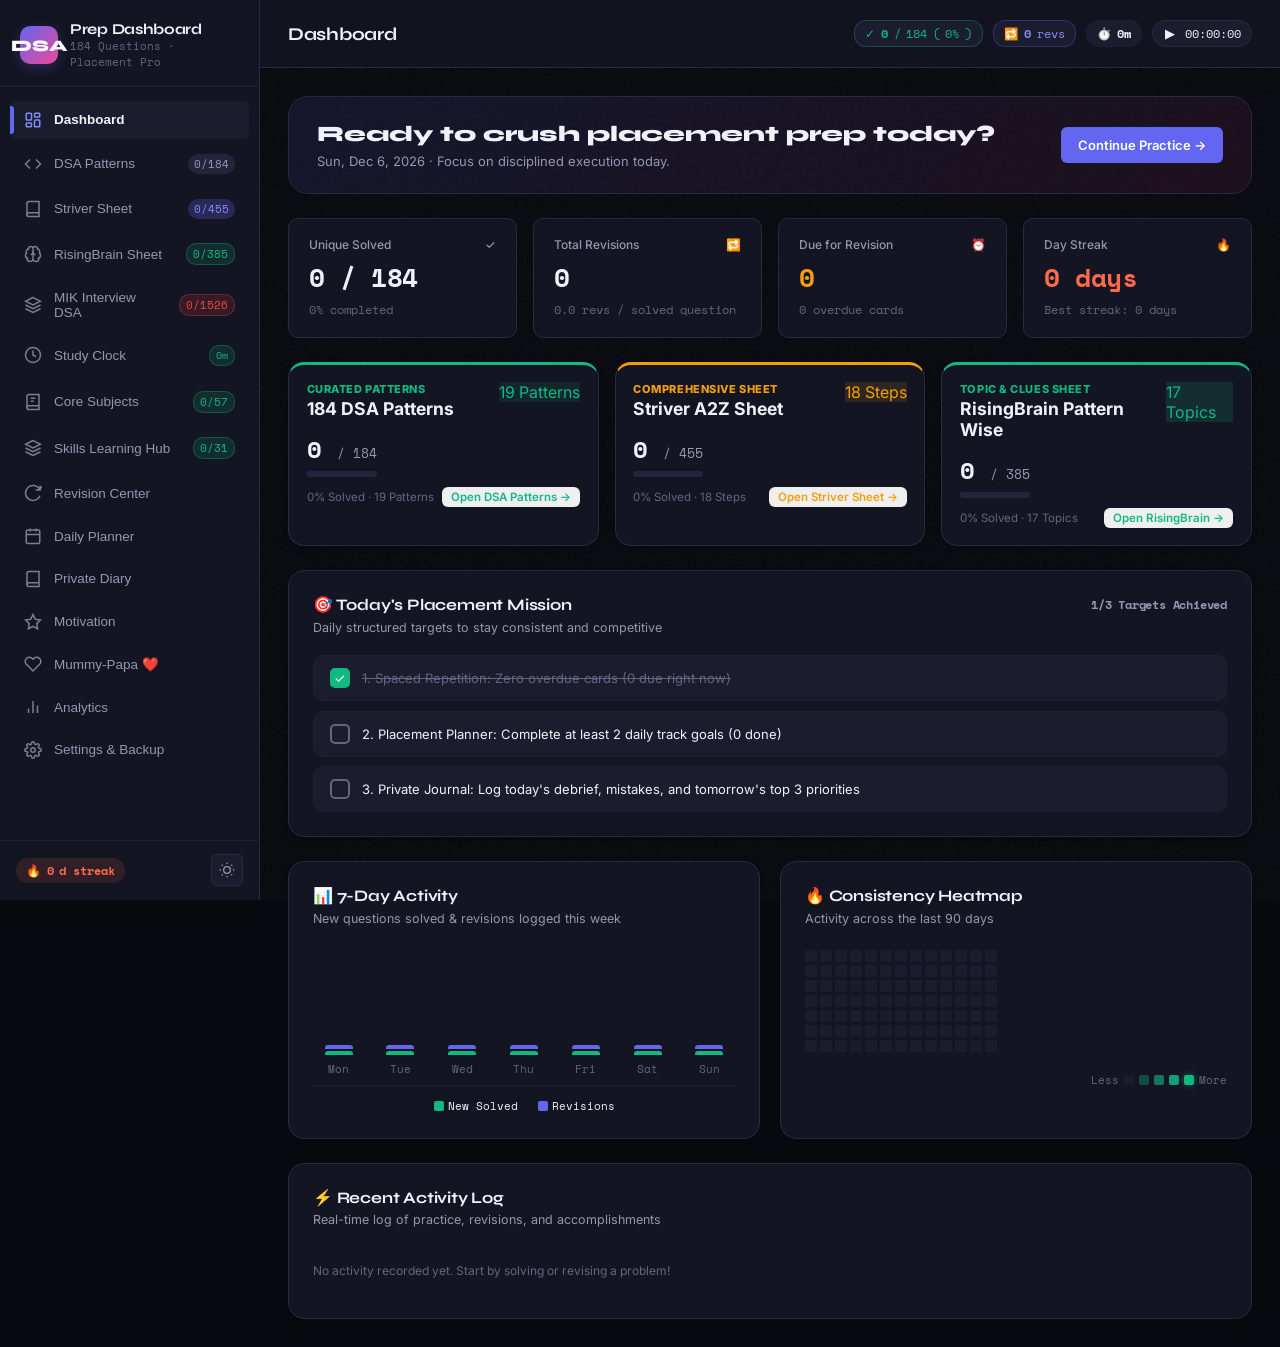
==== commit 2f6c7c25: "feat: add MIK Interview DSA tracker" ====
--- a/index.html
+++ b/index.html
@@ -7426,7 +7426,953 @@
   box-shadow: 0 0 0 2px rgba(244, 63, 94, 0.2);
 }
 
+
+/* ==========================================================================
+   MIK INTERVIEW DSA SECTION STYLING
+   ========================================================================== */
+.mik-hero-header {
+  display: flex;
+  justify-content: space-between;
+  align-items: stretch;
+  gap: 1.5rem;
+  background: linear-gradient(135deg, rgba(239, 68, 68, 0.08) 0%, rgba(15, 23, 42, 0.6) 100%);
+  border: 1px solid rgba(239, 68, 68, 0.25);
+  border-radius: var(--radius-lg, 16px);
+  padding: 1.75rem 2rem;
+  margin-bottom: 1.5rem;
+  position: relative;
+  overflow: hidden;
+  backdrop-filter: blur(12px);
+}
+
+.mik-hero-header::before {
+  content: '';
+  position: absolute;
+  top: -50px;
+  right: -50px;
+  width: 200px;
+  height: 200px;
+  background: radial-gradient(circle, rgba(239, 68, 68, 0.15) 0%, transparent 70%);
+  border-radius: 50%;
+  pointer-events: none;
+}
+
+.mik-hero-left {
+  flex: 1;
+  max-width: 680px;
+  display: flex;
+  flex-direction: column;
+  justify-content: center;
+}
+
+.mik-hero-badge {
+  display: inline-flex;
+  align-items: center;
+  gap: 0.5rem;
+  background: rgba(239, 68, 68, 0.12);
+  border: 1px solid rgba(239, 68, 68, 0.3);
+  padding: 0.3rem 0.75rem;
+  border-radius: 9999px;
+  font-size: 11.5px;
+  font-weight: 600;
+  color: #fca5a5;
+  margin-bottom: 0.75rem;
+  width: fit-content;
+}
+
+.mik-pulse-dot {
+  width: 8px;
+  height: 8px;
+  border-radius: 50%;
+  background: #ef4444;
+  box-shadow: 0 0 8px #ef4444;
+  animation: mikPulse 2s infinite ease-in-out;
+}
+
+@keyframes mikPulse {
+  0%, 100% { opacity: 1; transform: scale(1); }
+  50% { opacity: 0.4; transform: scale(0.85); }
+}
+
+.mik-hero-title {
+  font-family: var(--font-heading);
+  font-size: 26px;
+  font-weight: 800;
+  letter-spacing: -0.5px;
+  color: #ffffff;
+  margin-bottom: 0.4rem;
+}
+
+.mik-hero-subtitle {
+  font-size: 13px;
+  line-height: 1.55;
+  color: #94a3b8;
+  margin-bottom: 1.15rem;
+}
+
+.mik-hero-attribution {
+  display: flex;
+  align-items: center;
+  gap: 0.75rem;
+  flex-wrap: wrap;
+  margin-bottom: 1.15rem;
+  font-size: 12px;
+}
+
+.mik-attr-link {
+  display: inline-flex;
+  align-items: center;
+  gap: 0.35rem;
+  color: #cbd5e1;
+  background: rgba(255, 255, 255, 0.05);
+  border: 1px solid rgba(255, 255, 255, 0.1);
+  padding: 0.25rem 0.65rem;
+  border-radius: 6px;
+  text-decoration: none;
+  font-weight: 500;
+  transition: all 0.2s ease;
+}
+
+.mik-attr-link:hover {
+  background: rgba(239, 68, 68, 0.2);
+  border-color: rgba(239, 68, 68, 0.4);
+  color: #ffffff;
+}
+
+.mik-hero-actions {
+  display: flex;
+  gap: 0.6rem;
+  flex-wrap: wrap;
+}
+
+.mik-action-btn {
+  display: inline-flex;
+  align-items: center;
+  gap: 0.4rem;
+  background: rgba(255, 255, 255, 0.06);
+  border: 1px solid rgba(255, 255, 255, 0.12);
+  color: #e2e8f0;
+  padding: 0.45rem 0.85rem;
+  border-radius: var(--radius-md, 8px);
+  font-size: 12px;
+  font-weight: 600;
+  cursor: pointer;
+  transition: all 0.2s ease;
+}
+
+.mik-action-btn:hover {
+  background: rgba(255, 255, 255, 0.12);
+  border-color: rgba(255, 255, 255, 0.25);
+  transform: translateY(-1px);
+}
+
+.mik-action-btn.primary {
+  background: #ef4444;
+  border-color: #dc2626;
+  color: #ffffff;
+  box-shadow: 0 4px 12px rgba(239, 68, 68, 0.3);
+}
+
+.mik-action-btn.primary:hover {
+  background: #dc2626;
+}
+
+.mik-hero-dashboard {
+  display: flex;
+  align-items: center;
+  gap: 1.5rem;
+  background: rgba(15, 23, 42, 0.7);
+  border: 1px solid rgba(255, 255, 255, 0.08);
+  border-radius: var(--radius-md, 12px);
+  padding: 1.25rem 1.75rem;
+  min-width: 380px;
+}
+
+.mik-radial-gauge-container {
+  position: relative;
+  width: 96px;
+  height: 96px;
+  flex-shrink: 0;
+}
+
+.mik-radial-gauge {
+  width: 100%;
+  height: 100%;
+  transform: rotate(-90deg);
+}
+
+.mik-gauge-bg {
+  fill: none;
+  stroke: rgba(255, 255, 255, 0.08);
+  stroke-width: 8;
+}
+
+.mik-gauge-fill {
+  fill: none;
+  stroke: #ef4444;
+  stroke-width: 8;
+  stroke-linecap: round;
+  stroke-dasharray: 264;
+  stroke-dashoffset: 264;
+  transition: stroke-dashoffset 0.6s cubic-bezier(0.4, 0, 0.2, 1);
+}
+
+.mik-radial-content {
+  position: absolute;
+  inset: 0;
+  display: flex;
+  flex-direction: column;
+  align-items: center;
+  justify-content: center;
+}
+
+.mik-gauge-pct {
+  font-family: var(--font-heading);
+  font-size: 20px;
+  font-weight: 800;
+  color: #ffffff;
+}
+
+.mik-gauge-label {
+  font-size: 10px;
+  color: #94a3b8;
+  text-transform: uppercase;
+  letter-spacing: 0.5px;
+}
+
+.mik-metric-info {
+  display: flex;
+  flex-direction: column;
+  gap: 0.4rem;
+}
+
+.mik-metric-heading {
+  font-size: 11px;
+  font-weight: 600;
+  text-transform: uppercase;
+  letter-spacing: 1px;
+  color: #94a3b8;
+}
+
+.mik-metric-main-stat {
+  font-family: var(--font-heading);
+  font-size: 24px;
+  font-weight: 800;
+  color: #ffffff;
+}
+
+.mik-metric-denom {
+  font-size: 14px;
+  font-weight: 500;
+  color: #64748b;
+}
+
+.mik-quick-chips {
+  display: flex;
+  gap: 0.4rem;
+  flex-wrap: wrap;
+  margin-top: 0.35rem;
+}
+
+.mik-quick-chip {
+  display: inline-flex;
+  align-items: center;
+  gap: 0.25rem;
+  font-size: 11px;
+  font-weight: 600;
+  padding: 0.2rem 0.5rem;
+  border-radius: 6px;
+  background: rgba(255, 255, 255, 0.05);
+  border: 1px solid rgba(255, 255, 255, 0.08);
+  color: #cbd5e1;
+}
+
+.mik-quick-chip.solved { background: rgba(16, 185, 129, 0.12); color: #34d399; border-color: rgba(16, 185, 129, 0.25); }
+.mik-quick-chip.inprogress { background: rgba(245, 158, 11, 0.12); color: #fbbf24; border-color: rgba(245, 158, 11, 0.25); }
+.mik-quick-chip.revise { background: rgba(139, 92, 246, 0.12); color: #c084fc; border-color: rgba(139, 92, 246, 0.25); }
+.mik-quick-chip.starred { background: rgba(251, 191, 36, 0.12); color: #fde047; border-color: rgba(251, 191, 36, 0.25); }
+
+/* CONTROLS BAR */
+.mik-controls-bar {
+  background: var(--surface);
+  border: 1px solid var(--border);
+  border-radius: var(--radius-lg, 12px);
+  padding: 1rem 1.25rem;
+  margin-bottom: 1.5rem;
+  display: flex;
+  flex-direction: column;
+  gap: 0.85rem;
+}
+
+.mik-controls-top {
+  display: flex;
+  gap: 1rem;
+  align-items: center;
+  flex-wrap: wrap;
+}
+
+.mik-search-wrapper {
+  position: relative;
+  flex: 1;
+  min-width: 280px;
+}
+
+.mik-search-icon {
+  position: absolute;
+  left: 12px;
+  top: 50%;
+  transform: translateY(-50%);
+  color: var(--text-dim, #64748b);
+  pointer-events: none;
+}
+
+.mik-search-input {
+  width: 100%;
+  background: var(--surface2);
+  border: 1px solid var(--border);
+  border-radius: var(--radius-md, 8px);
+  padding: 0.55rem 2.2rem 0.55rem 2.25rem;
+  color: var(--text);
+  font-size: 13px;
+  outline: none;
+  transition: all 0.2s ease;
+}
+
+.mik-search-input:focus {
+  border-color: #ef4444;
+  box-shadow: 0 0 0 2px rgba(239, 68, 68, 0.15);
+}
+
+.mik-search-clear {
+  position: absolute;
+  right: 10px;
+  top: 50%;
+  transform: translateY(-50%);
+  background: none;
+  border: none;
+  color: var(--text-dim, #64748b);
+  cursor: pointer;
+  font-size: 13px;
+}
+
+.mik-filter-selects {
+  display: flex;
+  gap: 0.6rem;
+  flex-wrap: wrap;
+}
+
+.mik-select {
+  background: var(--surface2);
+  border: 1px solid var(--border);
+  border-radius: var(--radius-md, 8px);
+  padding: 0.55rem 1rem;
+  color: var(--text);
+  font-size: 12.5px;
+  outline: none;
+  cursor: pointer;
+}
+
+.mik-select:focus {
+  border-color: #ef4444;
+}
+
+.mik-filter-pills-row {
+  display: flex;
+  align-items: center;
+  gap: 0.6rem;
+  flex-wrap: wrap;
+}
+
+.mik-pill-group {
+  display: flex;
+  gap: 0.4rem;
+  flex-wrap: wrap;
+}
+
+.mik-pill {
+  background: var(--surface2);
+  border: 1px solid var(--border);
+  border-radius: 9999px;
+  padding: 0.35rem 0.85rem;
+  font-size: 12px;
+  font-weight: 500;
+  color: var(--text-muted);
+  cursor: pointer;
+  transition: all 0.2s ease;
+  display: inline-flex;
+  align-items: center;
+  gap: 0.35rem;
+}
+
+.mik-pill:hover {
+  background: var(--surface3);
+  color: var(--text);
+}
+
+.mik-pill.active {
+  background: #ef4444;
+  border-color: #ef4444;
+  color: #ffffff;
+  font-weight: 600;
+  box-shadow: 0 2px 8px rgba(239, 68, 68, 0.25);
+}
+
+.mik-pill-count {
+  font-size: 10px;
+  padding: 0.1rem 0.4rem;
+  border-radius: 9999px;
+  background: rgba(0, 0, 0, 0.15);
+}
+
+.mik-pill.active .mik-pill-count {
+  background: rgba(255, 255, 255, 0.25);
+  color: #ffffff;
+}
+
+/* WORKSPACE */
+.mik-main-workspace {
+  display: flex;
+  gap: 1.5rem;
+  align-items: flex-start;
+}
+
+.mik-topic-sidebar {
+  width: 250px;
+  flex-shrink: 0;
+  background: var(--surface);
+  border: 1px solid var(--border);
+  border-radius: var(--radius-lg, 12px);
+  padding: 0.75rem;
+  max-height: calc(100vh - 200px);
+  overflow-y: auto;
+  position: sticky;
+  top: 85px;
+}
+
+.mik-topic-side-btn {
+  width: 100%;
+  display: flex;
+  align-items: center;
+  justify-content: space-between;
+  padding: 0.55rem 0.75rem;
+  border-radius: var(--radius-md, 8px);
+  background: transparent;
+  border: none;
+  color: var(--text-muted);
+  font-size: 12.5px;
+  text-align: left;
+  cursor: pointer;
+  transition: all 0.15s ease;
+  margin-bottom: 2px;
+}
+
+.mik-topic-side-btn:hover {
+  background: var(--surface2);
+  color: var(--text);
+}
+
+.mik-topic-side-btn.active {
+  background: rgba(239, 68, 68, 0.12);
+  color: #ef4444;
+  font-weight: 600;
+  border-left: 3px solid #ef4444;
+}
+
+.mik-topic-side-badge {
+  font-size: 10.5px;
+  font-family: var(--font-mono);
+  color: var(--text-dim);
+}
+
+.mik-content-area {
+  flex: 1;
+  min-width: 0;
+  display: flex;
+  flex-direction: column;
+  gap: 1.25rem;
+}
+
+/* SUBTOPIC CARDS */
+.mik-subtopic-card {
+  background: var(--surface);
+  border: 1px solid var(--border);
+  border-radius: var(--radius-lg, 12px);
+  overflow: hidden;
+  transition: border-color 0.2s ease;
+}
+
+.mik-subtopic-card:hover {
+  border-color: rgba(239, 68, 68, 0.35);
+}
+
+.mik-subtopic-header {
+  padding: 0.9rem 1.25rem;
+  background: var(--surface2);
+  display: flex;
+  align-items: center;
+  justify-content: space-between;
+  cursor: pointer;
+  user-select: none;
+}
+
+.mik-subtopic-title-group {
+  display: flex;
+  align-items: center;
+  gap: 0.65rem;
+}
+
+.mik-subtopic-chevron {
+  transition: transform 0.2s ease;
+  color: var(--text-dim);
+}
+
+.mik-subtopic-card.collapsed .mik-subtopic-chevron {
+  transform: rotate(-90deg);
+}
+
+.mik-subtopic-card.collapsed .mik-problems-list {
+  display: none;
+}
+
+.mik-subtopic-title {
+  font-family: var(--font-heading);
+  font-size: 14.5px;
+  font-weight: 700;
+  color: var(--text);
+}
+
+.mik-subtopic-meta {
+  display: flex;
+  align-items: center;
+  gap: 0.75rem;
+}
+
+.mik-subtopic-progress-wrap {
+  width: 90px;
+  height: 6px;
+  background: var(--surface3);
+  border-radius: 9999px;
+  overflow: hidden;
+}
+
+.mik-subtopic-progress-fill {
+  height: 100%;
+  background: #ef4444;
+  border-radius: 9999px;
+  transition: width 0.3s ease;
+}
+
+.mik-subtopic-ratio {
+  font-family: var(--font-mono);
+  font-size: 11px;
+  color: var(--text-dim);
+}
+
+/* PROBLEM ROWS */
+.mik-problems-list {
+  display: flex;
+  flex-direction: column;
+}
+
+.mik-problem-row {
+  display: grid;
+  grid-template-columns: 36px 32px 1fr auto auto auto;
+  align-items: center;
+  gap: 0.75rem;
+  padding: 0.75rem 1.25rem;
+  border-bottom: 1px solid var(--border-subtle);
+  transition: background 0.15s ease;
+}
+
+.mik-problem-row:last-child {
+  border-bottom: none;
+}
+
+.mik-problem-row:hover {
+  background: var(--surface2);
+}
+
+.mik-status-toggle {
+  width: 24px;
+  height: 24px;
+  border-radius: 6px;
+  border: 1.5px solid var(--border);
+  background: transparent;
+  cursor: pointer;
+  display: flex;
+  align-items: center;
+  justify-content: center;
+  transition: all 0.2s ease;
+}
+
+.mik-status-toggle.done {
+  background: #10b981;
+  border-color: #10b981;
+  color: #ffffff;
+}
+
+.mik-status-toggle.inprogress {
+  background: #f59e0b;
+  border-color: #f59e0b;
+  color: #ffffff;
+}
+
+.mik-status-toggle.revise {
+  background: #8b5cf6;
+  border-color: #8b5cf6;
+  color: #ffffff;
+}
+
+.mik-star-btn {
+  background: none;
+  border: none;
+  color: var(--text-dim);
+  cursor: pointer;
+  font-size: 15px;
+  transition: transform 0.15s ease, color 0.15s ease;
+  display: flex;
+  align-items: center;
+  justify-content: center;
+}
+
+.mik-star-btn:hover {
+  transform: scale(1.15);
+  color: #f59e0b;
+}
+
+.mik-star-btn.starred {
+  color: #f59e0b;
+}
+
+.mik-prob-info {
+  display: flex;
+  flex-direction: column;
+  gap: 0.25rem;
+  min-width: 0;
+}
+
+.mik-prob-title-row {
+  display: flex;
+  align-items: center;
+  gap: 0.5rem;
+  flex-wrap: wrap;
+}
+
+.mik-prob-title {
+  font-size: 13.5px;
+  font-weight: 600;
+  color: var(--text);
+  text-decoration: none;
+  word-break: break-word;
+}
+
+.mik-prob-sub-badge {
+  font-size: 10.5px;
+  padding: 0.1rem 0.45rem;
+  border-radius: 4px;
+  background: var(--surface3);
+  color: var(--text-muted);
+}
+
+.mik-prob-tags-row {
+  display: flex;
+  align-items: center;
+  gap: 0.35rem;
+  flex-wrap: wrap;
+}
+
+.mik-company-tag {
+  font-size: 10px;
+  padding: 0.08rem 0.4rem;
+  border-radius: 4px;
+  background: rgba(255, 255, 255, 0.04);
+  border: 1px solid rgba(255, 255, 255, 0.08);
+  color: var(--text-muted);
+}
+
+.mik-comp-chip {
+  font-size: 10px;
+  font-weight: 500;
+  padding: 0.08rem 0.38rem;
+  border-radius: 4px;
+  background: rgba(239, 68, 68, 0.08);
+  border: 1px solid rgba(239, 68, 68, 0.2);
+  color: #fca5a5;
+}
+
+.mik-complexity-chip {
+  font-family: var(--font-mono);
+  font-size: 10px;
+  padding: 0.08rem 0.38rem;
+  border-radius: 4px;
+  background: rgba(59, 130, 246, 0.08);
+  border: 1px solid rgba(59, 130, 246, 0.2);
+  color: #93c5fd;
+}
+
+.mik-links-group {
+  display: flex;
+  align-items: center;
+  gap: 0.4rem;
+}
+
+.mik-link-badge {
+  display: inline-flex;
+  align-items: center;
+  gap: 0.25rem;
+  font-size: 11px;
+  font-weight: 600;
+  padding: 0.25rem 0.55rem;
+  border-radius: 6px;
+  text-decoration: none;
+  transition: all 0.2s ease;
+}
+
+.mik-link-badge.yt {
+  background: rgba(239, 68, 68, 0.12);
+  border: 1px solid rgba(239, 68, 68, 0.3);
+  color: #ef4444;
+}
+
+.mik-link-badge.yt:hover {
+  background: #ef4444;
+  color: #ffffff;
+}
+
+.mik-link-badge.lc {
+  background: rgba(245, 158, 11, 0.12);
+  border: 1px solid rgba(245, 158, 11, 0.3);
+  color: #f59e0b;
+}
+
+.mik-link-badge.lc:hover {
+  background: #f59e0b;
+  color: #ffffff;
+}
+
+.mik-link-badge.gfg {
+  background: rgba(16, 185, 129, 0.12);
+  border: 1px solid rgba(16, 185, 129, 0.3);
+  color: #10b981;
+}
+
+.mik-link-badge.gfg:hover {
+  background: #10b981;
+  color: #ffffff;
+}
+
+.mik-link-badge.code {
+  background: rgba(148, 163, 184, 0.1);
+  border: 1px solid rgba(148, 163, 184, 0.2);
+  color: #cbd5e1;
+}
+
+.mik-link-badge.code:hover {
+  background: rgba(148, 163, 184, 0.25);
+  color: #ffffff;
+}
+
+.mik-notes-btn {
+  background: var(--surface2);
+  border: 1px solid var(--border);
+  color: var(--text-muted);
+  border-radius: 6px;
+  padding: 0.3rem 0.55rem;
+  font-size: 11.5px;
+  font-weight: 500;
+  cursor: pointer;
+  display: inline-flex;
+  align-items: center;
+  gap: 0.3rem;
+  transition: all 0.2s ease;
+  position: relative;
+}
+
+.mik-notes-btn:hover {
+  background: var(--surface3);
+  color: var(--text);
+}
+
+.mik-notes-btn.has-notes {
+  background: rgba(139, 92, 246, 0.12);
+  border-color: rgba(139, 92, 246, 0.3);
+  color: #c084fc;
+}
+
+.mik-notes-dot {
+  width: 6px;
+  height: 6px;
+  border-radius: 50%;
+  background: #a855f7;
+}
+
+.mik-details-btn {
+  background: transparent;
+  border: 1px solid var(--border);
+  color: var(--text-dim);
+  border-radius: 6px;
+  padding: 0.3rem 0.5rem;
+  font-size: 11px;
+  cursor: pointer;
+  transition: all 0.2s ease;
+}
+
+.mik-details-btn:hover {
+  background: var(--surface2);
+  color: var(--text);
+  border-color: rgba(255, 255, 255, 0.2);
+}
+
+/* DETAIL MODAL */
+.mik-modal-card {
+  max-width: 650px;
+  width: 95%;
+  background: var(--surface);
+  border: 1px solid var(--border);
+  border-radius: var(--radius-lg, 16px);
+  padding: 1.75rem;
+  box-shadow: var(--shadow-lg);
+  max-height: 90vh;
+  overflow-y: auto;
+}
+
+.mik-modal-header {
+  display: flex;
+  justify-content: space-between;
+  align-items: flex-start;
+  margin-bottom: 1.25rem;
+  padding-bottom: 1rem;
+  border-bottom: 1px solid var(--border);
+}
+
+.mik-modal-prob-id {
+  font-family: var(--font-mono);
+  font-size: 11px;
+  color: #ef4444;
+  margin-bottom: 0.25rem;
+}
+
+.mik-modal-title {
+  font-family: var(--font-heading);
+  font-size: 19px;
+  font-weight: 700;
+  color: var(--text);
+  line-height: 1.35;
+}
+
+.mik-modal-actions {
+  display: flex;
+  align-items: center;
+  gap: 0.5rem;
+}
+
+.mik-meta-grid {
+  display: grid;
+  grid-template-columns: repeat(auto-fit, minmax(140px, 1fr));
+  gap: 0.75rem;
+  background: var(--surface2);
+  border: 1px solid var(--border-subtle);
+  border-radius: var(--radius-md, 8px);
+  padding: 0.9rem 1rem;
+  margin-bottom: 1.25rem;
+}
+
+.mik-meta-item {
+  display: flex;
+  flex-direction: column;
+  gap: 0.2rem;
+}
+
+.mik-meta-label {
+  font-size: 10px;
+  text-transform: uppercase;
+  color: var(--text-dim);
+  font-weight: 600;
+  letter-spacing: 0.5px;
+}
+
+.mik-meta-value {
+  font-size: 12.5px;
+  color: var(--text);
+  font-family: var(--font-mono);
+  word-break: break-word;
+}
+
+.mik-links-bar {
+  display: flex;
+  gap: 0.6rem;
+  flex-wrap: wrap;
+  margin-bottom: 1.25rem;
+}
+
+.mik-approach-box {
+  background: var(--surface2);
+  border-left: 3px solid #ef4444;
+  border-radius: 4px;
+  padding: 0.75rem 1rem;
+  margin-bottom: 1.25rem;
+  font-size: 12.5px;
+  color: var(--text-muted);
+  line-height: 1.5;
+}
+
+.mik-notes-editor-wrap {
+  display: flex;
+  flex-direction: column;
+  gap: 0.5rem;
+}
+
+.mik-notes-textarea {
+  width: 100%;
+  min-height: 140px;
+  background: var(--surface2);
+  border: 1px solid var(--border);
+  border-radius: var(--radius-md, 8px);
+  padding: 0.75rem 1rem;
+  color: var(--text);
+  font-family: inherit;
+  font-size: 13px;
+  line-height: 1.6;
+  resize: vertical;
+  outline: none;
+  transition: border-color 0.2s ease;
+}
+
+.mik-notes-textarea:focus {
+  border-color: #ef4444;
+  box-shadow: 0 0 0 2px rgba(239, 68, 68, 0.15);
+}
+
+.mik-status-select-btn-group {
+  display: flex;
+  gap: 0.4rem;
+  margin-top: 0.5rem;
+  flex-wrap: wrap;
+}
+
+.mik-status-btn {
+  padding: 0.35rem 0.75rem;
+  border-radius: 6px;
+  border: 1px solid var(--border);
+  background: var(--surface2);
+  color: var(--text-muted);
+  font-size: 12px;
+  cursor: pointer;
+  transition: all 0.2s ease;
+}
+
+.mik-status-btn.active {
+  color: #ffffff;
+  font-weight: 600;
+}
+
+.mik-status-btn[data-status="NOT_STARTED"].active { background: #64748b; border-color: #64748b; }
+.mik-status-btn[data-status="IN_PROGRESS"].active { background: #f59e0b; border-color: #f59e0b; }
+.mik-status-btn[data-status="SOLVED"].active { background: #10b981; border-color: #10b981; }
+.mik-status-btn[data-status="REVISE"].active { background: #8b5cf6; border-color: #8b5cf6; }
+
 </style>
+  <script src="data/mik_catalog.js"></script>
 </head>
 <body>
 
@@ -7467,6 +8413,11 @@
       <svg class="nav-icon" viewBox="0 0 24 24" fill="none" stroke="currentColor" stroke-width="2"><path d="M12 18V5"/><path d="M15 13a4.17 4.17 0 0 1-3-4 4.17 4.17 0 0 1-3 4"/><path d="M17.598 6.5A3 3 0 1 0 12 5a3 3 0 1 0-5.598 1.5"/><path d="M17.997 5.125a4 4 0 0 1 2.526 5.77"/><path d="M18 18a4 4 0 0 0 2-7.464"/><path d="M19.967 17.483A4 4 0 1 1 12 18a4 4 0 1 1-7.967-.517"/><path d="M6 18a4 4 0 0 1-2-7.464"/><path d="M6.003 5.125a4 4 0 0 0-2.526 5.77"/></svg>
       <span>RisingBrain Sheet</span>
       <span class="nav-badge" style="background:rgba(16,185,129,0.15); color:#10b981; border:1px solid rgba(16,185,129,0.3);" id="nav-risingbrain-badge">0/385</span>
+    </button>
+    <button class="nav-item" onclick="switchView('mik', this)">
+      <svg class="nav-icon" viewBox="0 0 24 24" fill="none" stroke="currentColor" stroke-width="2"><path d="M12 2L2 7l10 5 10-5-10-5zM2 17l10 5 10-5M2 12l10 5 10-5"/></svg>
+      <span>MIK Interview DSA</span>
+      <span class="nav-badge" style="background:rgba(239,68,68,0.15); color:#ef4444; border:1px solid rgba(239,68,68,0.3);" id="nav-mik-badge">0/1526</span>
     </button>
     <button class="nav-item" onclick="switchView('studyclock', this)">
       <svg class="nav-icon" viewBox="0 0 24 24" fill="none" stroke="currentColor" stroke-width="2"><circle cx="12" cy="12" r="10"/><polyline points="12 6 12 12 16 14"/></svg>
@@ -8123,6 +9074,135 @@
         <!-- Topic Sections & Pattern Cards -->
         <div class="rb-content-area" id="risingBrainContent">
           <!-- Populated dynamically with pattern cards and problem rows -->
+        </div>
+      </div>
+    </section>
+
+    <!-- VIEW: MIK INTERVIEW DSA -->
+    <section class="view-section" id="view-mik">
+      <!-- 1. HERO BANNER & COMPACT DASHBOARD -->
+      <div class="mik-hero-header">
+        <div class="mik-hero-left">
+          <div class="mik-hero-badge">
+            <span class="mik-pulse-dot"></span>
+            <span>codestorywithMIK Curriculum</span>
+            <span class="mik-badge-tag">1526 Problems · 74 Subtopics · 23 Topics</span>
+          </div>
+          <h1 class="mik-hero-title">MIK Interview DSA</h1>
+          <p class="mik-hero-subtitle">
+            Curated from Mazhar Imam Khan's (codestorywithMIK) battle-tested repository. Features video explanations, company tags, LeetCode & GFG problems, and direct links to original C++ solutions.
+          </p>
+          <div class="mik-hero-attribution">
+            <a href="https://github.com/MAZHARMIK/Interview_DS_Algo" target="_blank" rel="noopener noreferrer" class="mik-attr-link">
+              <svg width="13" height="13" viewBox="0 0 24 24" fill="currentColor"><path d="M12 0C5.37 0 0 5.37 0 12c0 5.31 3.435 9.795 8.205 11.385.6.105.825-.255.825-.57 0-.285-.015-1.23-.015-2.235-3.015.555-3.795-.735-4.035-1.41-.135-.345-.72-1.41-1.23-1.695-.42-.225-1.02-.78-.015-.795.945-.015 1.62.87 1.845 1.23 1.08 1.815 2.805 1.305 3.495.99.105-.78.42-1.305.765-1.605-2.67-.3-5.46-1.335-5.46-5.925 0-1.305.465-2.385 1.23-3.225-.12-.3-.54-1.53.12-3.18 0 0 1.005-.315 3.3 1.23.96-.27 1.98-.405 3-.405s2.04.135 3 .405c2.295-1.56 3.3-1.23 3.3-1.23.66 1.65.24 2.88.12 3.18.765.84 1.23 1.905 1.23 3.225 0 4.605-2.805 5.625-5.475 5.925.435.375.81 1.095.81 2.22 0 1.605-.015 2.895-.015 3.3 0 .315.225.69.825.57A12.02 12.02 0 0 0 24 12c0-6.63-5.37-12-12-12z"/></svg>
+              <span>Source: MAZHARMIK / Interview_DS_Algo</span>
+            </a>
+            <a href="https://www.youtube.com/@codestorywithMIK" target="_blank" rel="noopener noreferrer" class="mik-attr-link">
+              <svg width="13" height="13" viewBox="0 0 24 24" fill="#ef4444"><path d="M23.498 6.186a3.016 3.016 0 0 0-2.122-2.136C19.505 3.545 12 3.545 12 3.545s-7.505 0-9.377.505A3.017 3.017 0 0 0 .502 6.186C0 8.07 0 12 0 12s0 3.93.502 5.814a3.016 3.016 0 0 0 2.122 2.136c1.871.505 9.376.505 9.376.505s7.505 0 9.377-.505a3.015 3.015 0 0 0 2.122-2.136C24 15.93 24 12 24 12s0-3.93-.502-5.814zM9.545 15.568V8.432L15.818 12l-6.273 3.568z"/></svg>
+              <span>YouTube: codestorywithMIK</span>
+            </a>
+          </div>
+          <div class="mik-hero-actions">
+            <button class="mik-action-btn primary" onclick="jumpToNextUnsolvedMikProblem()">
+              <svg width="13" height="13" viewBox="0 0 24 24" fill="none" stroke="currentColor" stroke-width="2.5"><polygon points="5 3 19 12 5 21 5 3"/></svg>
+              <span>Resume Next Problem</span>
+            </button>
+            <button class="mik-action-btn" onclick="expandAllMikSubtopics(true)">
+              <svg width="13" height="13" viewBox="0 0 24 24" fill="none" stroke="currentColor" stroke-width="2"><polyline points="7 13 12 18 17 13"/><polyline points="7 6 12 11 17 6"/></svg>
+              <span>Expand All</span>
+            </button>
+            <button class="mik-action-btn" onclick="expandAllMikSubtopics(false)">
+              <svg width="13" height="13" viewBox="0 0 24 24" fill="none" stroke="currentColor" stroke-width="2"><polyline points="17 11 12 6 7 11"/><polyline points="17 18 12 13 7 18"/></svg>
+              <span>Collapse All</span>
+            </button>
+            <button class="mik-action-btn" onclick="resetAllMikFilters()">
+              <svg width="13" height="13" viewBox="0 0 24 24" fill="none" stroke="currentColor" stroke-width="2"><path d="M3 12a9 9 0 1 0 9-9 9.75 9.75 0 0 0-6.74 2.74L3 8"/><path d="M3 3v5h5"/></svg>
+              <span>Reset Filters</span>
+            </button>
+          </div>
+        </div>
+
+        <div class="mik-hero-dashboard">
+          <div class="mik-radial-gauge-container">
+            <svg class="mik-radial-gauge" viewBox="0 0 100 100">
+              <circle class="mik-gauge-bg" cx="50" cy="50" r="42" />
+              <circle class="mik-gauge-fill" id="mikGaugeCircle" cx="50" cy="50" r="42" />
+            </svg>
+            <div class="mik-radial-content">
+              <span class="mik-gauge-pct" id="mikRadialPct">0%</span>
+              <span class="mik-gauge-label">Done</span>
+            </div>
+          </div>
+          <div class="mik-metric-info">
+            <div class="mik-metric-heading">Overall Solved</div>
+            <div class="mik-metric-main-stat" id="mikHeaderSolvedCount">0 <span class="mik-metric-denom">/ 1526</span></div>
+            <div class="mik-quick-chips">
+              <span class="mik-quick-chip solved" id="mikChipSolved" title="Solved problems">🟢 0</span>
+              <span class="mik-quick-chip inprogress" id="mikChipInProgress" title="In progress">🟡 0</span>
+              <span class="mik-quick-chip revise" id="mikChipRevise" title="Needs revision">🟣 0</span>
+              <span class="mik-quick-chip starred" id="mikChipStarred" title="Starred problems">⭐ 0</span>
+            </div>
+          </div>
+        </div>
+      </div>
+
+      <!-- 2. SEARCH & ADVANCED FILTER CONTROLS -->
+      <div class="mik-controls-bar">
+        <div class="mik-controls-top">
+          <div class="mik-search-wrapper">
+            <svg class="mik-search-icon" width="15" height="15" viewBox="0 0 24 24" fill="none" stroke="currentColor" stroke-width="2"><circle cx="11" cy="11" r="8"/><path d="m21 21-4.35-4.35"/></svg>
+            <input type="text" id="mikSearchInput" class="mik-search-input" placeholder="Search 1526 problems, company (e.g. Amazon), topic, approaches, complexity..." oninput="handleMikSearch(this.value)">
+            <button id="mikSearchClearBtn" class="mik-search-clear" onclick="clearMikSearch()" title="Clear search" style="display:none;">✕</button>
+          </div>
+
+          <div class="mik-filter-selects">
+            <select class="form-select mik-select" id="mikTopicDropdown" onchange="setMikTopic(this.value)">
+              <option value="all">📂 All 23 Topics</option>
+            </select>
+
+            <select class="form-select mik-select" id="mikCompanyDropdown" onchange="setMikCompany(this.value)">
+              <option value="all">🏢 All Companies</option>
+              <option value="Amazon">🛒 Amazon</option>
+              <option value="Google">🔍 Google</option>
+              <option value="Microsoft">🪟 Microsoft</option>
+              <option value="Meta">👤 Meta</option>
+              <option value="Adobe">🎨 Adobe</option>
+              <option value="Apple">🍎 Apple</option>
+              <option value="Flipkart">🛍️ Flipkart</option>
+              <option value="Samsung">📱 Samsung</option>
+              <option value="Uber">🚗 Uber</option>
+              <option value="Goldman Sachs">🏦 Goldman Sachs</option>
+              <option value="MakeMyTrip">✈️ MakeMyTrip</option>
+              <option value="Paytm">💳 Paytm</option>
+              <option value="LinkedIn">💼 LinkedIn</option>
+              <option value="Twitter">🐦 Twitter</option>
+              <option value="Oracle">💾 Oracle</option>
+              <option value="Zoho">⚡ Zoho</option>
+            </select>
+          </div>
+        </div>
+
+        <div class="mik-filter-pills-row">
+          <div class="mik-pill-group">
+            <button class="mik-pill active" id="f-mik-all" onclick="setMikStatusFilter('all', this)">All <span class="mik-pill-count" id="mikPillAllCnt">1526</span></button>
+            <button class="mik-pill" id="f-mik-solved" onclick="setMikStatusFilter('solved', this)">🟢 Solved <span class="mik-pill-count" id="mikPillSolvedCnt">0</span></button>
+            <button class="mik-pill" id="f-mik-inprogress" onclick="setMikStatusFilter('inprogress', this)">🟡 In Progress <span class="mik-pill-count" id="mikPillInProgCnt">0</span></button>
+            <button class="mik-pill" id="f-mik-revise" onclick="setMikStatusFilter('revise', this)">🟣 Needs Revise <span class="mik-pill-count" id="mikPillReviseCnt">0</span></button>
+            <button class="mik-pill" id="f-mik-unsolved" onclick="setMikStatusFilter('unsolved', this)">Unattempted</button>
+            <button class="mik-pill" id="f-mik-starred" onclick="setMikStatusFilter('starred', this)">⭐ Starred <span class="mik-pill-count" id="mikPillStarredCnt">0</span></button>
+            <button class="mik-pill" id="f-mik-notes" onclick="setMikStatusFilter('notes', this)">📝 With Notes <span class="mik-pill-count" id="mikPillNotesCnt">0</span></button>
+          </div>
+        </div>
+      </div>
+
+      <!-- 3. MAIN WORKSPACE: TOPIC SIDEBAR & CONTENT -->
+      <div class="mik-main-workspace">
+        <aside class="mik-topic-sidebar" id="mikTopicNavSidebar">
+          <!-- Populated dynamically with all 23 topics -->
+        </aside>
+
+        <div class="mik-content-area" id="mikContentArea">
+          <!-- Populated dynamically with subtopic cards and problem rows -->
         </div>
       </div>
     </section>
@@ -10650,6 +11730,82 @@
 </div>
 
 <!-- TOAST CONTAINER -->
+
+<!-- MIK PROBLEM DETAIL & NOTES MODAL -->
+<div class="modal-overlay" id="modalMikDetail">
+  <div class="mik-modal-card">
+    <div class="mik-modal-header">
+      <div>
+        <div class="mik-modal-prob-id" id="mikModalProbId">MIK #0001</div>
+        <h2 class="mik-modal-title" id="mikModalTitle">Problem Title</h2>
+        <div style="font-size:12px; color:var(--text-muted); margin-top:2px;" id="mikModalTopicSubtopic">Topic > Subtopic</div>
+      </div>
+      <div class="mik-modal-actions">
+        <button class="mik-star-btn" id="mikModalStarBtn" onclick="toggleMikModalStar()" title="Toggle Star">⭐</button>
+        <button class="modal-close" onclick="closeModal('modalMikDetail')">&times;</button>
+      </div>
+    </div>
+
+    <!-- Quick Links Bar -->
+    <div class="mik-links-bar" id="mikModalLinksBar">
+      <!-- Populated dynamically with YouTube, LeetCode, GFG, GitHub links -->
+    </div>
+
+    <!-- Metadata Grid -->
+    <div class="mik-meta-grid" id="mikModalMetaGrid">
+      <div class="mik-meta-item">
+        <span class="mik-meta-label">Time Complexity</span>
+        <span class="mik-meta-value" id="mikModalTc">-</span>
+      </div>
+      <div class="mik-meta-item">
+        <span class="mik-meta-label">Space Complexity</span>
+        <span class="mik-meta-value" id="mikModalSc">-</span>
+      </div>
+      <div class="mik-meta-item">
+        <span class="mik-meta-label">Frequency</span>
+        <span class="mik-meta-value" id="mikModalFreq">-</span>
+      </div>
+      <div class="mik-meta-item" style="grid-column: 1 / -1;">
+        <span class="mik-meta-label">Companies</span>
+        <span class="mik-meta-value" id="mikModalCompanies" style="font-family:inherit;">-</span>
+      </div>
+    </div>
+
+    <!-- Approach Box -->
+    <div class="mik-approach-box" id="mikModalApproachBox" style="display:none;">
+      <div style="font-weight:700; color:var(--text); margin-bottom:0.25rem;">Approach &amp; Method Clues</div>
+      <div id="mikModalApproachText"></div>
+    </div>
+
+    <!-- Status Selector -->
+    <div style="margin-bottom:1.25rem;">
+      <div style="font-size:11.5px; font-weight:600; text-transform:uppercase; color:var(--text-dim); margin-bottom:0.35rem;">Status</div>
+      <div class="mik-status-select-btn-group" id="mikModalStatusGroup">
+        <button class="mik-status-btn" data-status="NOT_STARTED" onclick="setMikModalStatus('NOT_STARTED')">⚪ Not Started</button>
+        <button class="mik-status-btn" data-status="IN_PROGRESS" onclick="setMikModalStatus('IN_PROGRESS')">🟡 In Progress</button>
+        <button class="mik-status-btn" data-status="SOLVED" onclick="setMikModalStatus('SOLVED')">🟢 Solved</button>
+        <button class="mik-status-btn" data-status="REVISE" onclick="setMikModalStatus('REVISE')">🟣 Needs Revise</button>
+      </div>
+    </div>
+
+    <!-- Personal Notes Editor -->
+    <div class="mik-notes-editor-wrap">
+      <div style="display:flex; justify-content:space-between; align-items:center;">
+        <label style="font-size:12px; font-weight:600; color:var(--text);">Personal Multiline Notes</label>
+        <div style="display:flex; gap:0.5rem; align-items:center;">
+          <span style="font-size:11px; font-family:var(--font-mono); color:var(--text-dim);" id="mikNotesCharCount">0 chars</span>
+          <button class="btn btn-secondary" style="padding:0.25rem 0.6rem; font-size:11px;" onclick="copyMikNotesToClipboard()">📋 Copy</button>
+        </div>
+      </div>
+      <textarea id="mikModalNotesTextarea" class="mik-notes-textarea" placeholder="Write or paste your personal approach notes, key observations, edge cases, mistakes to avoid, code snippets..." oninput="handleMikModalNotesInput(this.value)"></textarea>
+      <div style="display:flex; justify-content:space-between; align-items:center; margin-top:0.35rem;">
+        <span style="font-size:11.5px; color:#10b981;" id="mikNotesSaveIndicator">Auto-saved locally</span>
+        <button class="btn btn-primary" style="padding:0.35rem 0.85rem; font-size:12px;" onclick="saveMikModalNotesExplicitly()">Save Notes</button>
+      </div>
+    </div>
+  </div>
+</div>
+
 <div class="toast-container" id="toastContainer"></div>
 
 <!-- ==========================================================================
@@ -12014,6 +13170,7 @@
     dsaState: state,
     striverState: striverState,
     risingBrainState: risingBrainState,
+    mikState: typeof mikState !== 'undefined' ? mikState : {},
     diaryState: diaryState,
     plannerState: plannerState,
     studyState: studyState,
@@ -12039,13 +13196,17 @@
     const timeStr = `${now.toLocaleDateString()} ${now.toLocaleTimeString()}`;
     const dsaDone = Object.values(state.problems).filter(p => p.done).length;
     const striverDone = Object.values(striverState.problems).filter(p => p.done).length;
+    const rbDone = typeof risingBrainState !== 'undefined' && risingBrainState.problems ? Object.values(risingBrainState.problems).filter(p => p.done).length : 0;
+    const mikDone = typeof mikState !== 'undefined' && mikState.problems ? Object.values(mikState.problems).filter(p => p.done).length : 0;
 
     hist.unshift({
       timestamp: Date.now(),
       timeStr: timeStr,
       reason: reason,
       dsaSolved: dsaDone,
-      striverSolved: striverDone
+      striverSolved: striverDone,
+      rbSolved: rbDone,
+      mikSolved: mikDone
     });
 
     if (hist.length > 5) hist = hist.slice(0, 5);
@@ -12154,6 +13315,14 @@
     striverState = parsed.striverState;
   }
 
+  if (parsed.risingBrainState) {
+    risingBrainState = parsed.risingBrainState;
+    if (typeof saveRisingBrainState === 'function') saveRisingBrainState();
+  }
+  if (parsed.mikState) {
+    mikState = parsed.mikState;
+    if (typeof saveMikState === 'function') saveMikState();
+  }
   if (parsed.diaryState) diaryState = parsed.diaryState;
   if (parsed.plannerState) plannerState = parsed.plannerState;
   if (parsed.studyState) studyState = parsed.studyState;
@@ -16971,6 +18140,671 @@
 /* ==========================================================================
    COMMON NAVIGATION & APP CONTROLLER
    ========================================================================== */
+
+/* ==========================================================================
+   MIK INTERVIEW DSA STATE & ENGINE
+   ========================================================================== */
+const STORAGE_MIK_KEY = 'mik_interview_dsa_tracker_v1';
+
+let mikState = {
+  version: 1,
+  problems: {},
+  collapsedTopics: {},
+  collapsedSubtopics: {}
+};
+
+let mikFilter = {
+  topic: 'all',
+  company: 'all',
+  status: 'all',
+  search: ''
+};
+
+let activeMikModalProbId = null;
+let mikNotesSaveTimeout = null;
+
+function loadMikState() {
+  try {
+    const raw = localStorage.getItem(STORAGE_MIK_KEY);
+    if (raw) {
+      const parsed = JSON.parse(raw);
+      if (parsed && typeof parsed === 'object') {
+        mikState = {
+          version: 1,
+          problems: parsed.problems || {},
+          collapsedTopics: parsed.collapsedTopics || {},
+          collapsedSubtopics: parsed.collapsedSubtopics || {}
+        };
+        return;
+      }
+    }
+  } catch (e) {
+    console.error('Error loading MIK state:', e);
+  }
+  mikState = { version: 1, problems: {}, collapsedTopics: {}, collapsedSubtopics: {} };
+}
+
+function saveMikState() {
+  try {
+    localStorage.setItem(STORAGE_MIK_KEY, JSON.stringify(mikState));
+    if (typeof mirrorToIndexedDB === 'function') mirrorToIndexedDB();
+    if (typeof recordSnapshot === 'function') recordSnapshot('auto-mik-state-save');
+  } catch (e) {
+    console.error('Error saving MIK state:', e);
+  }
+}
+
+function getMikProblemState(probId) {
+  if (!mikState.problems[probId]) {
+    mikState.problems[probId] = {
+      status: 'NOT_STARTED',
+      done: false,
+      starred: false,
+      notes: '',
+      lastRevised: null
+    };
+  }
+  return mikState.problems[probId];
+}
+
+function getMikCatalog() {
+  if (window.MIK_CATALOG_DATA && Array.isArray(window.MIK_CATALOG_DATA)) {
+    return window.MIK_CATALOG_DATA;
+  }
+  return [];
+}
+
+function getMikDoneCount() {
+  const cat = getMikCatalog();
+  let count = 0;
+  cat.forEach(p => {
+    const ps = mikState.problems[p.id];
+    if (ps && ps.done) count++;
+  });
+  return count;
+}
+
+function getMikTotalCount() {
+  const cat = getMikCatalog();
+  return cat.length || 1526;
+}
+
+function updateMikStats() {
+  const cat = getMikCatalog();
+  const total = cat.length || 1526;
+  let solved = 0;
+  let inprog = 0;
+  let revise = 0;
+  let starred = 0;
+  let hasNotes = 0;
+
+  cat.forEach(p => {
+    const ps = mikState.problems[p.id];
+    if (ps) {
+      if (ps.done) solved++;
+      if (ps.status === 'IN_PROGRESS') inprog++;
+      if (ps.status === 'REVISE') revise++;
+      if (ps.starred) starred++;
+      if (ps.notes && ps.notes.trim()) hasNotes++;
+    }
+  });
+
+  const pct = Math.round((solved / total) * 100);
+
+  const pctEl = document.getElementById('mikRadialPct');
+  if (pctEl) pctEl.textContent = `${pct}%`;
+
+  const gauge = document.getElementById('mikGaugeCircle');
+  if (gauge) {
+    const circumference = 2 * Math.PI * 42; // ~264
+    const offset = circumference - (pct / 100) * circumference;
+    gauge.style.strokeDashoffset = offset;
+  }
+
+  const hdrCount = document.getElementById('mikHeaderSolvedCount');
+  if (hdrCount) hdrCount.innerHTML = `${solved} <span class="mik-metric-denom">/ ${total}</span>`;
+
+  const badge = document.getElementById('nav-mik-badge');
+  if (badge) badge.textContent = `${solved}/${total}`;
+
+  const chipSolved = document.getElementById('mikChipSolved');
+  if (chipSolved) chipSolved.textContent = `🟢 ${solved}`;
+
+  const chipInProg = document.getElementById('mikChipInProgress');
+  if (chipInProg) chipInProg.textContent = `🟡 ${inprog}`;
+
+  const chipRevise = document.getElementById('mikChipRevise');
+  if (chipRevise) chipRevise.textContent = `🟣 ${revise}`;
+
+  const chipStarred = document.getElementById('mikChipStarred');
+  if (chipStarred) chipStarred.textContent = `⭐ ${starred}`;
+
+  const pillAll = document.getElementById('mikPillAllCnt');
+  if (pillAll) pillAll.textContent = total;
+
+  const pillSolved = document.getElementById('mikPillSolvedCnt');
+  if (pillSolved) pillSolved.textContent = solved;
+
+  const pillInProg = document.getElementById('mikPillInProgCnt');
+  if (pillInProg) pillInProg.textContent = inprog;
+
+  const pillRevise = document.getElementById('mikPillReviseCnt');
+  if (pillRevise) pillRevise.textContent = revise;
+
+  const pillStarred = document.getElementById('mikPillStarredCnt');
+  if (pillStarred) pillStarred.textContent = starred;
+
+  const pillNotes = document.getElementById('mikPillNotesCnt');
+  if (pillNotes) pillNotes.textContent = hasNotes;
+}
+
+function populateMikNav() {
+  const cat = getMikCatalog();
+  const topicMap = {};
+
+  cat.forEach(p => {
+    if (!topicMap[p.topic]) {
+      topicMap[p.topic] = { total: 0, solved: 0 };
+    }
+    topicMap[p.topic].total++;
+    const ps = mikState.problems[p.id];
+    if (ps && ps.done) topicMap[p.topic].solved++;
+  });
+
+  const sidebar = document.getElementById('mikTopicNavSidebar');
+  const dropdown = document.getElementById('mikTopicDropdown');
+
+  if (sidebar) {
+    let sideHtml = '';
+    Object.keys(topicMap).sort().forEach(t => {
+      const info = topicMap[t];
+      const isActive = mikFilter.topic === t ? ' active' : '';
+      sideHtml += `
+        <button class="mik-topic-side-btn${isActive}" onclick="setMikTopic('${t.replace(/'/g, "\'")}')">
+          <span>${t}</span>
+          <span class="mik-topic-side-badge">${info.solved}/${info.total}</span>
+        </button>
+      `;
+    });
+    sidebar.innerHTML = sideHtml;
+  }
+
+  if (dropdown && dropdown.options.length <= 1) {
+    let optHtml = '<option value="all">📂 All 23 Topics (' + cat.length + ')</option>';
+    Object.keys(topicMap).sort().forEach(t => {
+      optHtml += `<option value="${t}">${t} (${topicMap[t].total})</option>`;
+    });
+    dropdown.innerHTML = optHtml;
+  }
+}
+
+function renderMikContent() {
+  const cat = getMikCatalog();
+  const container = document.getElementById('mikContentArea');
+  if (!container) return;
+
+  const q = mikFilter.search.toLowerCase().trim();
+
+  // Filter problems
+  const filtered = cat.filter(p => {
+    if (mikFilter.topic !== 'all' && p.topic !== mikFilter.topic) return false;
+    if (mikFilter.company !== 'all') {
+      const matchComp = p.companies.some(c => c.toLowerCase() === mikFilter.company.toLowerCase());
+      if (!matchComp) return false;
+    }
+    const ps = getMikProblemState(p.id);
+    if (mikFilter.status === 'solved' && !ps.done) return false;
+    if (mikFilter.status === 'inprogress' && ps.status !== 'IN_PROGRESS') return false;
+    if (mikFilter.status === 'revise' && ps.status !== 'REVISE') return false;
+    if (mikFilter.status === 'unsolved' && ps.done) return false;
+    if (mikFilter.status === 'starred' && !ps.starred) return false;
+    if (mikFilter.status === 'notes' && (!ps.notes || !ps.notes.trim())) return false;
+
+    if (q) {
+      const inTitle = p.title.toLowerCase().includes(q);
+      const inTopic = p.topic.toLowerCase().includes(q);
+      const inSubtopic = p.subtopic.toLowerCase().includes(q);
+      const inComp = p.companies.some(c => c.toLowerCase().includes(q));
+      const inApp = p.approaches.some(a => a.toLowerCase().includes(q));
+      if (!inTitle && !inTopic && !inSubtopic && !inComp && !inApp) return false;
+    }
+    return true;
+  });
+
+  if (filtered.length === 0) {
+    container.innerHTML = `
+      <div style="text-align:center; padding:3rem 1rem; color:var(--text-dim); background:var(--surface); border:1px solid var(--border); border-radius:var(--radius-lg);">
+        <svg width="40" height="40" viewBox="0 0 24 24" fill="none" stroke="currentColor" stroke-width="1.5" style="margin-bottom:0.75rem; opacity:0.6;"><circle cx="11" cy="11" r="8"/><path d="m21 21-4.35-4.35"/></svg>
+        <div style="font-size:16px; font-weight:600; color:var(--text); margin-bottom:0.25rem;">No matching problems found</div>
+        <p style="font-size:13px; margin-bottom:1rem;">Try clearing search keywords or resetting filters.</p>
+        <button class="btn btn-secondary" onclick="resetAllMikFilters()">Reset All Filters</button>
+      </div>
+    `;
+    return;
+  }
+
+  // Group by topic, then subtopic
+  const groups = {};
+  filtered.forEach(p => {
+    if (!groups[p.topic]) groups[p.topic] = {};
+    if (!groups[p.topic][p.subtopic]) groups[p.topic][p.subtopic] = [];
+    groups[p.topic][p.subtopic].push(p);
+  });
+
+  let html = '';
+  Object.keys(groups).sort().forEach(topic => {
+    html += `
+      <div class="mik-topic-group" id="mik-topic-anchor-${encodeURIComponent(topic)}">
+        <div style="display:flex; align-items:center; justify-content:space-between; margin-bottom:0.75rem;">
+          <h2 style="font-family:var(--font-heading); font-size:18px; font-weight:800; color:var(--text); display:flex; align-items:center; gap:0.5rem;">
+            <span>📁 ${topic}</span>
+          </h2>
+        </div>
+    `;
+
+    Object.keys(groups[topic]).sort().forEach(subtopic => {
+      const probs = groups[topic][subtopic];
+      const subKey = `${topic}__${subtopic}`;
+      const isCollapsed = mikState.collapsedSubtopics[subKey];
+      const solvedInSub = probs.filter(p => {
+        const ps = mikState.problems[p.id];
+        return ps && ps.done;
+      }).length;
+      const subPct = Math.round((solvedInSub / probs.length) * 100);
+
+      html += `
+        <div class="mik-subtopic-card${isCollapsed ? ' collapsed' : ''}" id="subcard-${encodeURIComponent(subKey)}" style="margin-bottom:1rem;">
+          <div class="mik-subtopic-header" onclick="toggleMikSubtopicCollapse('${topic.replace(/'/g, "\'")}', '${subtopic.replace(/'/g, "\'")}')">
+            <div class="mik-subtopic-title-group">
+              <svg class="mik-subtopic-chevron" width="14" height="14" viewBox="0 0 24 24" fill="none" stroke="currentColor" stroke-width="2.5"><polyline points="6 9 12 15 18 9"/></svg>
+              <span class="mik-subtopic-title">${subtopic}</span>
+              <span class="badge" style="font-size:11px; font-weight:600; background:var(--surface3); color:var(--text-muted);">${probs.length} problems</span>
+            </div>
+            <div class="mik-subtopic-meta">
+              <div class="mik-subtopic-progress-wrap">
+                <div class="mik-subtopic-progress-fill" style="width:${subPct}%;"></div>
+              </div>
+              <span class="mik-subtopic-ratio">${solvedInSub}/${probs.length}</span>
+            </div>
+          </div>
+
+          <div class="mik-problems-list">
+      `;
+
+      probs.forEach(p => {
+        const ps = getMikProblemState(p.id);
+        const isDone = ps.done;
+        const statusClass = ps.status === 'SOLVED' ? 'done' : ps.status === 'IN_PROGRESS' ? 'inprogress' : ps.status === 'REVISE' ? 'revise' : '';
+        const starClass = ps.starred ? ' starred' : '';
+        const hasNotes = ps.notes && ps.notes.trim();
+
+        // Platform link
+        let platLink = '';
+        if (p.leetcode_url) {
+          platLink = `<a href="${p.leetcode_url}" target="_blank" rel="noopener noreferrer" class="mik-link-badge lc" title="Open on LeetCode">LC ↗</a>`;
+        } else if (p.gfg_url) {
+          platLink = `<a href="${p.gfg_url}" target="_blank" rel="noopener noreferrer" class="mik-link-badge gfg" title="Open on GeeksforGeeks">GFG ↗</a>`;
+        } else if (p.other_url) {
+          platLink = `<a href="${p.other_url}" target="_blank" rel="noopener noreferrer" class="mik-link-badge code" title="Open Problem Link">Link ↗</a>`;
+        }
+
+        // YouTube link
+        let ytLink = '';
+        if (p.youtube_url) {
+          ytLink = `<a href="${p.youtube_url}" target="_blank" rel="noopener noreferrer" class="mik-link-badge yt" title="Watch Video Explanation on YouTube">▶ YT</a>`;
+        }
+
+        // GitHub link
+        const ghLink = `<a href="${p.github_url}" target="_blank" rel="noopener noreferrer" class="mik-link-badge code" title="View C++ Solution on GitHub">&lt;/&gt; Code</a>`;
+
+        // Top 2 companies
+        let compBadges = '';
+        if (p.companies && p.companies.length > 0) {
+          p.companies.slice(0, 3).forEach(c => {
+            compBadges += `<span class="mik-comp-chip">${c}</span>`;
+          });
+          if (p.companies.length > 3) {
+            compBadges += `<span class="mik-company-tag" title="${p.companies.slice(3).join(', ')}">+${p.companies.length - 3}</span>`;
+          }
+        }
+
+        // Complexity chips
+        let compChips = '';
+        if (p.tc) compChips += `<span class="mik-complexity-chip" title="Time Complexity: ${p.tc}">${p.tc}</span>`;
+        if (p.sc) compChips += `<span class="mik-complexity-chip" title="Space Complexity: ${p.sc}">${p.sc}</span>`;
+
+        html += `
+          <div class="mik-problem-row" id="row-${p.id}">
+            <button class="mik-status-toggle ${statusClass}" onclick="cycleMikStatus('${p.id}')" title="Status: ${ps.status} (Click to change)">
+              ${isDone ? '✓' : ps.status === 'IN_PROGRESS' ? '⏳' : ps.status === 'REVISE' ? '↻' : ''}
+            </button>
+            <button class="mik-star-btn${starClass}" onclick="toggleMikStar('${p.id}')" title="Star problem">
+              ${ps.starred ? '★' : '☆'}
+            </button>
+            <div class="mik-prob-info">
+              <div class="mik-prob-title-row">
+                <span style="font-family:var(--font-mono); font-size:11px; color:var(--text-dim);">#${p.n}</span>
+                <span class="mik-prob-title">${p.title}</span>
+              </div>
+              <div class="mik-prob-tags-row">
+                ${compBadges}
+                ${compChips}
+              </div>
+            </div>
+            <div class="mik-links-group">
+              ${ytLink}
+              ${platLink}
+              ${ghLink}
+            </div>
+            <button class="mik-notes-btn${hasNotes ? ' has-notes' : ''}" onclick="openMikDetailModal('${p.id}')" title="Personal Notes">
+              ${hasNotes ? '<span class="mik-notes-dot"></span>' : ''}
+              <span>Notes</span>
+            </button>
+            <button class="mik-details-btn" onclick="openMikDetailModal('${p.id}')" title="View Problem Details">
+              Details
+            </button>
+          </div>
+        `;
+      });
+
+      html += `
+          </div>
+        </div>
+      `;
+    });
+
+    html += `</div>`;
+  });
+
+  container.innerHTML = html;
+}
+
+function cycleMikStatus(probId) {
+  const ps = getMikProblemState(probId);
+  const cycle = {
+    'NOT_STARTED': 'IN_PROGRESS',
+    'IN_PROGRESS': 'SOLVED',
+    'SOLVED': 'REVISE',
+    'REVISE': 'NOT_STARTED'
+  };
+  const next = cycle[ps.status] || 'SOLVED';
+  setMikStatus(probId, next);
+}
+
+function setMikStatus(probId, status) {
+  const ps = getMikProblemState(probId);
+  ps.status = status;
+  ps.done = (status === 'SOLVED');
+  if (ps.done) ps.lastRevised = Date.now();
+  saveMikState();
+  updateMikStats();
+  renderMikContent();
+  updateHeaderStats();
+}
+
+function toggleMikStar(probId) {
+  const ps = getMikProblemState(probId);
+  ps.starred = !ps.starred;
+  saveMikState();
+  updateMikStats();
+  renderMikContent();
+}
+
+function toggleMikSubtopicCollapse(topic, subtopic) {
+  const subKey = `${topic}__${subtopic}`;
+  mikState.collapsedSubtopics[subKey] = !mikState.collapsedSubtopics[subKey];
+  saveMikState();
+  renderMikContent();
+}
+
+function expandAllMikSubtopics(expand) {
+  const cat = getMikCatalog();
+  cat.forEach(p => {
+    const subKey = `${p.topic}__${p.subtopic}`;
+    mikState.collapsedSubtopics[subKey] = !expand;
+  });
+  saveMikState();
+  renderMikContent();
+}
+
+function setMikTopic(topic) {
+  mikFilter.topic = topic;
+  const select = document.getElementById('mikTopicDropdown');
+  if (select) select.value = topic;
+  populateMikNav();
+  renderMikContent();
+}
+
+function setMikCompany(company) {
+  mikFilter.company = company;
+  renderMikContent();
+}
+
+function setMikStatusFilter(status, btn) {
+  mikFilter.status = status;
+  document.querySelectorAll('.mik-pill-group .mik-pill').forEach(b => b.classList.remove('active'));
+  if (btn) btn.classList.add('active');
+  renderMikContent();
+}
+
+function handleMikSearch(val) {
+  mikFilter.search = val;
+  const clearBtn = document.getElementById('mikSearchClearBtn');
+  if (clearBtn) clearBtn.style.display = val ? 'block' : 'none';
+  renderMikContent();
+}
+
+function clearMikSearch() {
+  const input = document.getElementById('mikSearchInput');
+  if (input) input.value = '';
+  handleMikSearch('');
+}
+
+function resetAllMikFilters() {
+  mikFilter = { topic: 'all', company: 'all', status: 'all', search: '' };
+  const input = document.getElementById('mikSearchInput');
+  if (input) input.value = '';
+  const topSel = document.getElementById('mikTopicDropdown');
+  if (topSel) topSel.value = 'all';
+  const compSel = document.getElementById('mikCompanyDropdown');
+  if (compSel) compSel.value = 'all';
+  const clearBtn = document.getElementById('mikSearchClearBtn');
+  if (clearBtn) clearBtn.style.display = 'none';
+
+  document.querySelectorAll('.mik-pill-group .mik-pill').forEach(b => b.classList.remove('active'));
+  const allBtn = document.getElementById('f-mik-all');
+  if (allBtn) allBtn.classList.add('active');
+
+  populateMikNav();
+  renderMikContent();
+}
+
+function jumpToNextUnsolvedMikProblem() {
+  const cat = getMikCatalog();
+  const next = cat.find(p => {
+    const ps = mikState.problems[p.id];
+    return !ps || !ps.done;
+  });
+  if (next) {
+    resetAllMikFilters();
+    setMikTopic(next.topic);
+    setTimeout(() => {
+      const row = document.getElementById(`row-${next.id}`);
+      if (row) {
+        row.scrollIntoView({ behavior: 'smooth', block: 'center' });
+        row.style.outline = '2px solid #ef4444';
+        setTimeout(() => { row.style.outline = 'none'; }, 2000);
+      }
+    }, 150);
+  } else {
+    if (typeof showToast === 'function') showToast('🎉 All 1526 MIK problems solved!');
+  }
+}
+
+/* DETAIL MODAL LOGIC */
+function openMikDetailModal(probId) {
+  activeMikModalProbId = probId;
+  const cat = getMikCatalog();
+  const p = cat.find(x => x.id === probId);
+  if (!p) return;
+
+  const ps = getMikProblemState(probId);
+
+  const idEl = document.getElementById('mikModalProbId');
+  if (idEl) idEl.textContent = `Problem #${p.n} · ${p.id.toUpperCase()}`;
+
+  const titleEl = document.getElementById('mikModalTitle');
+  if (titleEl) titleEl.textContent = p.title;
+
+  const pathEl = document.getElementById('mikModalTopicSubtopic');
+  if (pathEl) pathEl.textContent = `${p.topic} > ${p.subtopic}`;
+
+  // Star button
+  const starBtn = document.getElementById('mikModalStarBtn');
+  if (starBtn) {
+    starBtn.textContent = ps.starred ? '★' : '☆';
+    starBtn.classList.toggle('starred', ps.starred);
+  }
+
+  // Links
+  const linksBar = document.getElementById('mikModalLinksBar');
+  if (linksBar) {
+    let lHtml = '';
+    if (p.youtube_url) {
+      lHtml += `<a href="${p.youtube_url}" target="_blank" rel="noopener noreferrer" class="mik-link-badge yt" style="font-size:12px; padding:0.4rem 0.8rem;">▶ Watch Video Explanation</a>`;
+    }
+    if (p.leetcode_url) {
+      lHtml += `<a href="${p.leetcode_url}" target="_blank" rel="noopener noreferrer" class="mik-link-badge lc" style="font-size:12px; padding:0.4rem 0.8rem;">Practice on LeetCode ↗</a>`;
+    } else if (p.gfg_url) {
+      lHtml += `<a href="${p.gfg_url}" target="_blank" rel="noopener noreferrer" class="mik-link-badge gfg" style="font-size:12px; padding:0.4rem 0.8rem;">Practice on GeeksforGeeks ↗</a>`;
+    } else if (p.other_url) {
+      lHtml += `<a href="${p.other_url}" target="_blank" rel="noopener noreferrer" class="mik-link-badge code" style="font-size:12px; padding:0.4rem 0.8rem;">Problem Link ↗</a>`;
+    }
+    lHtml += `<a href="${p.github_url}" target="_blank" rel="noopener noreferrer" class="mik-link-badge code" style="font-size:12px; padding:0.4rem 0.8rem;">&lt;/&gt; Original C++ Code on GitHub ↗</a>`;
+    linksBar.innerHTML = lHtml;
+  }
+
+  // Complexity & Companies
+  const tcEl = document.getElementById('mikModalTc');
+  if (tcEl) tcEl.textContent = p.tc || 'Not specified';
+
+  const scEl = document.getElementById('mikModalSc');
+  if (scEl) scEl.textContent = p.sc || 'Not specified';
+
+  const freqEl = document.getElementById('mikModalFreq');
+  if (freqEl) freqEl.textContent = p.frequency || 'Standard';
+
+  const compEl = document.getElementById('mikModalCompanies');
+  if (compEl) {
+    if (p.companies && p.companies.length > 0) {
+      compEl.innerHTML = p.companies.map(c => `<span class="mik-comp-chip" style="font-size:11px; margin-right:4px;">${c}</span>`).join('');
+    } else {
+      compEl.textContent = 'None tagged';
+    }
+  }
+
+  // Approaches
+  const appBox = document.getElementById('mikModalApproachBox');
+  const appText = document.getElementById('mikModalApproachText');
+  if (appBox && appText) {
+    if (p.approaches && p.approaches.length > 0) {
+      appBox.style.display = 'block';
+      appText.innerHTML = p.approaches.map(a => `<div>• ${a}</div>`).join('');
+    } else {
+      appBox.style.display = 'none';
+    }
+  }
+
+  // Status button group
+  updateMikModalStatusButtons(ps.status);
+
+  // Notes
+  const notesText = document.getElementById('mikModalNotesTextarea');
+  if (notesText) {
+    notesText.value = ps.notes || '';
+    updateMikNotesCharCount(notesText.value);
+  }
+
+  openModal('modalMikDetail');
+}
+
+function updateMikModalStatusButtons(status) {
+  document.querySelectorAll('#mikModalStatusGroup .mik-status-btn').forEach(btn => {
+    btn.classList.toggle('active', btn.getAttribute('data-status') === status);
+  });
+}
+
+function setMikModalStatus(status) {
+  if (!activeMikModalProbId) return;
+  setMikStatus(activeMikModalProbId, status);
+  updateMikModalStatusButtons(status);
+}
+
+function toggleMikModalStar() {
+  if (!activeMikModalProbId) return;
+  toggleMikStar(activeMikModalProbId);
+  const ps = getMikProblemState(activeMikModalProbId);
+  const starBtn = document.getElementById('mikModalStarBtn');
+  if (starBtn) {
+    starBtn.textContent = ps.starred ? '★' : '☆';
+    starBtn.classList.toggle('starred', ps.starred);
+  }
+}
+
+function updateMikNotesCharCount(val) {
+  const el = document.getElementById('mikNotesCharCount');
+  if (el) el.textContent = `${(val || '').length} chars`;
+}
+
+function handleMikModalNotesInput(val) {
+  updateMikNotesCharCount(val);
+  const indicator = document.getElementById('mikNotesSaveIndicator');
+  if (indicator) indicator.textContent = 'Saving...';
+
+  clearTimeout(mikNotesSaveTimeout);
+  mikNotesSaveTimeout = setTimeout(() => {
+    if (activeMikModalProbId) {
+      const ps = getMikProblemState(activeMikModalProbId);
+      ps.notes = val;
+      saveMikState();
+      updateMikStats();
+      if (indicator) indicator.textContent = 'Auto-saved locally ✓';
+    }
+  }, 400);
+}
+
+function saveMikModalNotesExplicitly() {
+  if (!activeMikModalProbId) return;
+  const textarea = document.getElementById('mikModalNotesTextarea');
+  const val = textarea ? textarea.value : '';
+  const ps = getMikProblemState(activeMikModalProbId);
+  ps.notes = val;
+  saveMikState();
+  updateMikStats();
+  renderMikContent();
+  const indicator = document.getElementById('mikNotesSaveIndicator');
+  if (indicator) {
+    indicator.textContent = 'Saved successfully ✓';
+    setTimeout(() => { indicator.textContent = 'Auto-saved locally'; }, 2000);
+  }
+  if (typeof showToast === 'function') showToast('Notes saved!');
+}
+
+function copyMikNotesToClipboard() {
+  const textarea = document.getElementById('mikModalNotesTextarea');
+  const text = textarea ? textarea.value : '';
+  if (!text) {
+    if (typeof showToast === 'function') showToast('No notes to copy');
+    return;
+  }
+  navigator.clipboard.writeText(text).then(() => {
+    if (typeof showToast === 'function') showToast('Notes copied to clipboard!');
+  }).catch(() => {
+    if (typeof showToast === 'function') showToast('Failed to copy notes');
+  });
+}
+
+
 function switchView(viewName, navEl) {
   document.querySelectorAll('.view-section').forEach(sec => sec.classList.remove('active'));
   document.querySelectorAll('.sidebar-nav .nav-item').forEach(btn => btn.classList.remove('active'));
@@ -16990,6 +18824,7 @@
     dsa: 'DSA Patterns Cheat Sheet',
     striver: 'Striver A2Z DSA Sheet (455 Problems)',
     risingbrain: 'RisingBrain Pattern Wise (385 Problems · 17 Topics)',
+    mik: 'MIK Interview DSA (1526 Problems · 23 Topics)',
     revisions: 'Spaced Repetition Revision Center',
     planner: 'Daily Placement Planner & Timer',
     diary: 'Private Placement Journal',
@@ -17007,6 +18842,7 @@
   else if(viewName === 'dsa') { renderDsaContent(); updateDsaStats(); }
   else if(viewName === 'striver') { renderStriverContent(); updateStriverStats(); }
   else if(viewName === 'risingbrain') { populateRisingBrainNav(); renderRisingBrainContent(); updateRisingBrainStats(); }
+  else if(viewName === 'mik') { populateMikNav(); renderMikContent(); updateMikStats(); }
   else if(viewName === 'revisions') renderRevisionCenterView();
   else if(viewName === 'planner') renderPlannerView();
   else if(viewName === 'diary') renderDiaryView();
@@ -17025,10 +18861,12 @@
   const dsaDone = Object.values(state.problems).filter(p => p.done).length;
   const striverDone = Object.values(striverState.problems).filter(p => p.done).length;
   const rbDone = Object.values(risingBrainState.problems).filter(p => p.done).length;
+  const mikDone = typeof getMikDoneCount === 'function' ? getMikDoneCount() : 0;
 
   const dsaTotal = 184;
   const striverTotal = 455;
   const rbTotal = totalRisingBrainProbs();
+  const mikTotal = typeof getMikTotalCount === 'function' ? getMikTotalCount() : 1526;
 
   if (typeof updateSkillsHubStats === 'function') updateSkillsHubStats();
   if (typeof updateCoreSubjectsStats === 'function') updateCoreSubjectsStats();
@@ -17040,6 +18878,9 @@
 
   const rbBadge = document.getElementById('nav-risingbrain-badge');
   if (rbBadge) rbBadge.textContent = `${rbDone}/${rbTotal}`;
+
+  const mikBadge = document.getElementById('nav-mik-badge');
+  if (mikBadge) mikBadge.textContent = `${mikDone}/${mikTotal}`;
 
   const activeView = document.querySelector('.view-section.active')?.id || 'view-dashboard';
   let curDone = dsaDone;
@@ -17051,6 +18892,9 @@
   } else if (activeView === 'view-risingbrain') {
     curDone = rbDone;
     curTotal = rbTotal;
+  } else if (activeView === 'view-mik') {
+    curDone = mikDone;
+    curTotal = mikTotal;
   }
 
   const hdrDone = document.getElementById('hdr-done');
@@ -17139,6 +18983,9 @@
   updateStriverStats();
   renderRisingBrainContent();
   updateRisingBrainStats();
+  if (typeof populateMikNav === 'function') populateMikNav();
+  if (typeof renderMikContent === 'function') renderMikContent();
+  if (typeof updateMikStats === 'function') updateMikStats();
   renderRevisionCenterView();
 }
 
@@ -17355,6 +19202,11 @@
     loadRisingBrainState();
     if (isViewActive('risingbrain')) renderRisingBrainContent();
     updateRisingBrainStats();
+    updateHeaderStats();
+  } else if (e.key === STORAGE_MIK_KEY) {
+    if (typeof loadMikState === 'function') loadMikState();
+    if (isViewActive('mik')) renderMikContent();
+    if (typeof updateMikStats === 'function') updateMikStats();
     updateHeaderStats();
   }
 });
@@ -22010,6 +23862,7 @@
   loadState();
   loadStriverState();
   loadRisingBrainState();
+  if (typeof loadMikState === 'function') loadMikState();
   loadOtherStates();
   reconcileDsaRbOnStartup();
 
@@ -22040,6 +23893,9 @@
   renderStriverContent();
   renderRisingBrainContent();
   updateRisingBrainStats();
+  if (typeof populateMikNav === 'function') populateMikNav();
+  if (typeof renderMikContent === 'function') renderMikContent();
+  if (typeof updateMikStats === 'function') updateMikStats();
   renderRevisionCenterView();
   renderPlannerView();
   renderDiaryView();
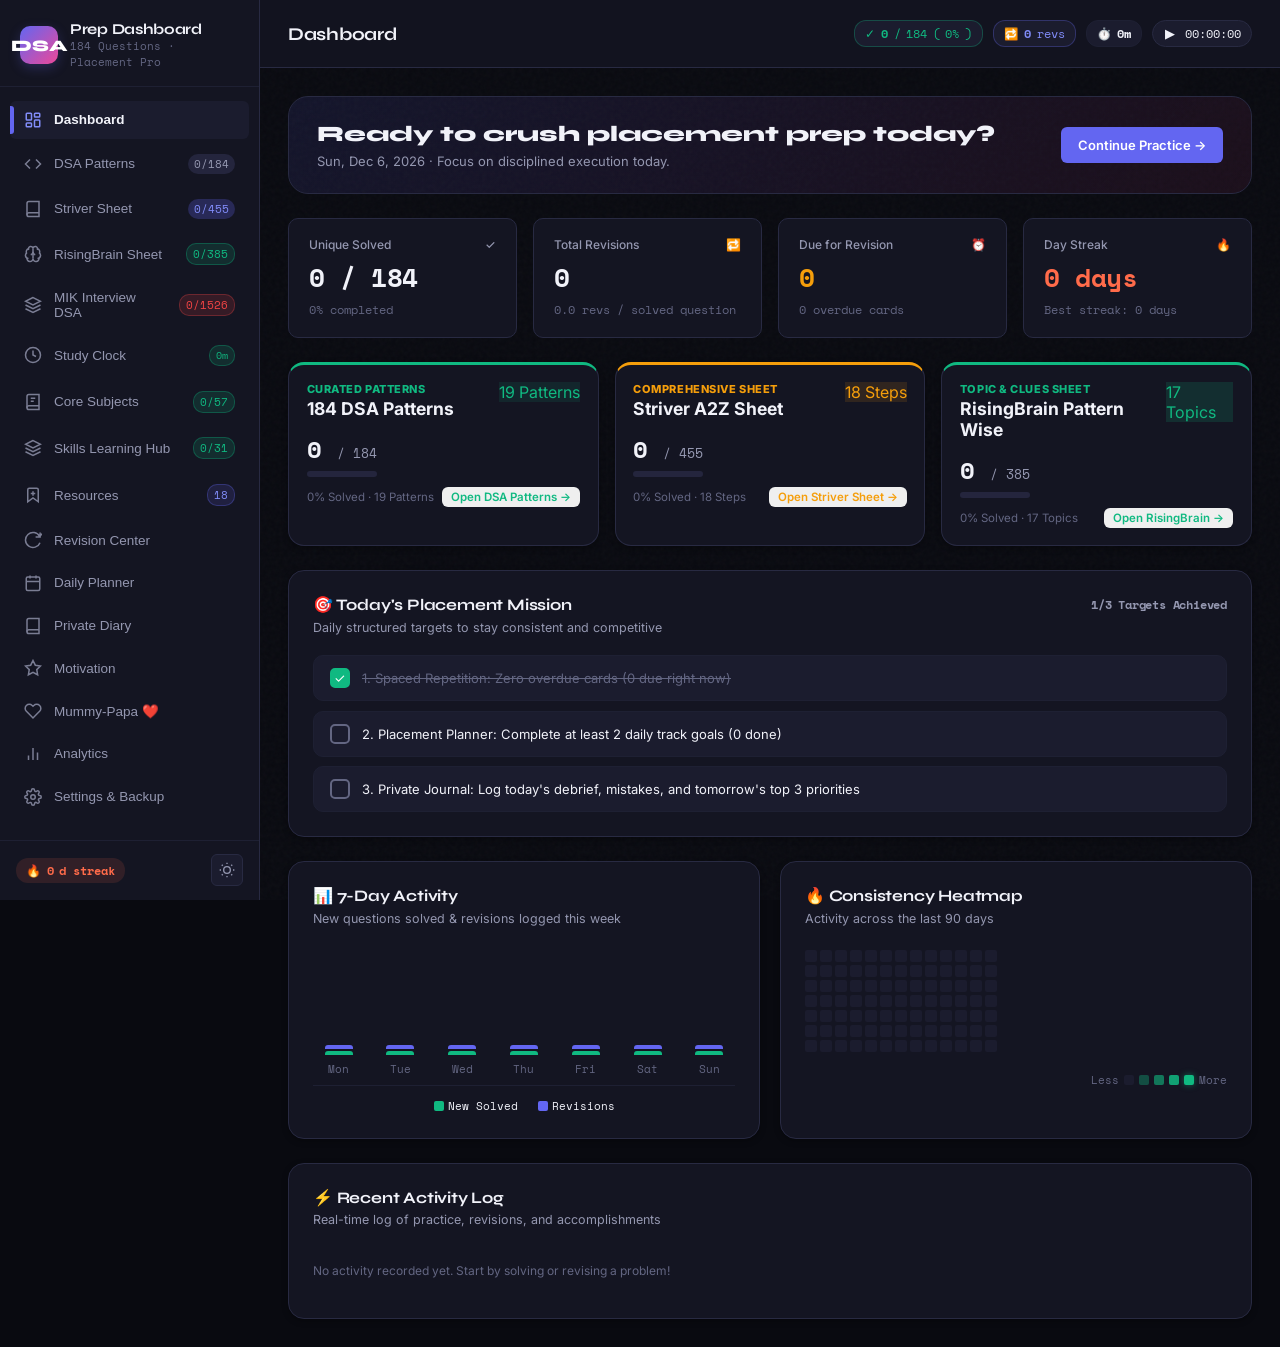
==== commit fb8f8400: "feat: add Curated Placement Preparation Resources library and tools - Add Placement Preparation Reso" ====
--- a/index.html
+++ b/index.html
@@ -6758,6 +6758,447 @@
 
 
 /* ==========================================================================
+   PLACEMENT RESOURCES LIBRARY — CURATED PLACEMENT PREPARATION
+   ========================================================================== */
+
+.res-container {
+  display: flex;
+  flex-direction: column;
+  gap: 1.5rem;
+  padding: 1.5rem 1.75rem 3.5rem;
+  max-width: 1560px;
+  margin: 0 auto;
+  width: 100%;
+}
+
+.res-hero-card {
+  background: linear-gradient(135deg, rgba(99, 102, 241, 0.12) 0%, rgba(15, 23, 42, 0.85) 50%, rgba(16, 185, 129, 0.08) 100%);
+  border: 1px solid rgba(99, 102, 241, 0.3);
+  border-radius: var(--radius-lg, 16px);
+  padding: 1.75rem 2rem;
+  display: flex;
+  justify-content: space-between;
+  align-items: center;
+  flex-wrap: wrap;
+  gap: 1.5rem;
+  box-shadow: 0 10px 30px rgba(0, 0, 0, 0.45);
+  position: relative;
+  overflow: hidden;
+}
+
+.res-hero-card::after {
+  content: '';
+  position: absolute;
+  top: -60px;
+  right: -60px;
+  width: 220px;
+  height: 220px;
+  background: radial-gradient(circle, rgba(99, 102, 241, 0.18) 0%, transparent 70%);
+  pointer-events: none;
+}
+
+.res-hero-title-group {
+  max-width: 720px;
+}
+
+.res-pretitle-pill {
+  display: inline-flex;
+  align-items: center;
+  gap: 0.45rem;
+  padding: 0.25rem 0.75rem;
+  background: rgba(99, 102, 241, 0.15);
+  border: 1px solid rgba(99, 102, 241, 0.35);
+  border-radius: 999px;
+  font-family: var(--font-mono, monospace);
+  font-size: 11px;
+  font-weight: 600;
+  color: var(--accent-light, #818cf8);
+  margin-bottom: 0.75rem;
+  text-transform: uppercase;
+  letter-spacing: 0.05em;
+}
+
+.res-hero-title {
+  font-family: var(--font-heading, sans-serif);
+  font-size: 1.75rem;
+  font-weight: 800;
+  color: #f8fafc;
+  margin: 0 0 0.5rem 0;
+  letter-spacing: -0.02em;
+}
+
+.res-hero-subtitle {
+  font-size: 13.5px;
+  color: var(--text-muted, #9497b0);
+  line-height: 1.55;
+  margin: 0;
+}
+
+.res-quote-box {
+  background: rgba(15, 23, 42, 0.6);
+  border: 1px solid rgba(99, 102, 241, 0.25);
+  border-left: 3px solid var(--accent, #6366f1);
+  border-radius: var(--radius-md, 10px);
+  padding: 0.75rem 1rem;
+  font-size: 12.5px;
+  color: #cbd5e1;
+  line-height: 1.5;
+  margin-top: 0.85rem;
+  display: flex;
+  align-items: flex-start;
+  gap: 0.6rem;
+}
+
+.res-hero-stats {
+  display: flex;
+  gap: 0.75rem;
+  flex-wrap: wrap;
+}
+
+.res-stat-box {
+  background: rgba(15, 23, 42, 0.75);
+  border: 1px solid var(--border-subtle, #1e2033);
+  border-radius: var(--radius-md, 10px);
+  padding: 0.85rem 1.15rem;
+  display: flex;
+  flex-direction: column;
+  align-items: center;
+  min-width: 105px;
+}
+
+.res-stat-value {
+  font-family: var(--font-mono, monospace);
+  font-size: 1.5rem;
+  font-weight: 800;
+  color: var(--accent-light, #818cf8);
+}
+
+.res-stat-label {
+  font-size: 11px;
+  font-weight: 600;
+  color: var(--text-dim, #636682);
+  text-transform: uppercase;
+  letter-spacing: 0.05em;
+  margin-top: 0.2rem;
+}
+
+/* Toolbar */
+.res-toolbar {
+  background: var(--surface, #141522);
+  border: 1px solid var(--border, #282a42);
+  border-radius: var(--radius-lg, 16px);
+  padding: 1.1rem 1.4rem;
+  display: flex;
+  flex-direction: column;
+  gap: 0.85rem;
+  box-shadow: 0 4px 16px rgba(0, 0, 0, 0.25);
+}
+
+.res-toolbar-top {
+  display: flex;
+  align-items: center;
+  justify-content: space-between;
+  gap: 1rem;
+  flex-wrap: wrap;
+}
+
+.res-search-wrap {
+  position: relative;
+  flex: 1;
+  min-width: 260px;
+}
+
+.res-search-icon {
+  position: absolute;
+  left: 12px;
+  top: 50%;
+  transform: translateY(-50%);
+  color: var(--text-dim, #636682);
+  pointer-events: none;
+}
+
+.res-search-input {
+  width: 100%;
+  padding: 0.65rem 0.85rem 0.65rem 2.25rem;
+  background: var(--surface2, #1b1c2e);
+  border: 1px solid var(--border-subtle, #1e2033);
+  border-radius: var(--radius-md, 10px);
+  color: var(--text, #f1f2f9);
+  font-family: var(--font-body, sans-serif);
+  font-size: 13px;
+  transition: border-color 0.15s ease, box-shadow 0.15s ease;
+}
+
+.res-search-input:focus {
+  outline: none;
+  border-color: var(--accent, #6366f1);
+  box-shadow: 0 0 0 3px rgba(99, 102, 241, 0.18);
+}
+
+.res-filter-row {
+  display: flex;
+  align-items: center;
+  gap: 0.45rem;
+  flex-wrap: wrap;
+}
+
+.res-pill-btn {
+  background: var(--surface2, #1b1c2e);
+  border: 1px solid var(--border-subtle, #1e2033);
+  color: var(--text-muted, #9497b0);
+  border-radius: 999px;
+  padding: 0.35rem 0.85rem;
+  font-size: 12px;
+  font-weight: 500;
+  cursor: pointer;
+  transition: all 0.15s ease;
+  display: inline-flex;
+  align-items: center;
+  gap: 0.35rem;
+  font-family: var(--font-body, sans-serif);
+}
+
+.res-pill-btn:hover {
+  color: var(--text, #f1f2f9);
+  border-color: var(--border, #282a42);
+  background: var(--surface3, #24253d);
+}
+
+.res-pill-btn.active {
+  background: rgba(99, 102, 241, 0.2);
+  border-color: var(--accent, #6366f1);
+  color: var(--accent-light, #818cf8);
+  font-weight: 600;
+}
+
+/* Resources Grid & Cards */
+.res-grid {
+  display: grid;
+  grid-template-columns: repeat(auto-fill, minmax(360px, 1fr));
+  gap: 1.25rem;
+}
+
+.res-card {
+  background: var(--surface, #141522);
+  border: 1px solid var(--border, #282a42);
+  border-radius: var(--radius-lg, 16px);
+  padding: 1.35rem 1.45rem;
+  display: flex;
+  flex-direction: column;
+  justify-content: space-between;
+  gap: 1rem;
+  transition: transform 0.15s ease, border-color 0.15s ease, box-shadow 0.15s ease;
+  position: relative;
+}
+
+.res-card:hover {
+  transform: translateY(-2px);
+  border-color: rgba(99, 102, 241, 0.45);
+  box-shadow: 0 8px 24px rgba(0, 0, 0, 0.4);
+}
+
+.res-card-top {
+  display: flex;
+  flex-direction: column;
+  gap: 0.65rem;
+}
+
+.res-header {
+  display: flex;
+  align-items: center;
+  justify-content: space-between;
+  gap: 0.5rem;
+}
+
+.res-subject-badge {
+  display: inline-flex;
+  align-items: center;
+  gap: 0.35rem;
+  font-size: 11px;
+  font-weight: 700;
+  font-family: var(--font-mono, monospace);
+  padding: 0.2rem 0.55rem;
+  border-radius: 6px;
+  background: var(--surface2, #1b1c2e);
+  color: var(--text, #f1f2f9);
+  border: 1px solid var(--border-subtle, #1e2033);
+}
+
+.res-type-badge {
+  display: inline-flex;
+  align-items: center;
+  gap: 0.3rem;
+  font-size: 10.5px;
+  font-weight: 600;
+  font-family: var(--font-mono, monospace);
+  padding: 0.2rem 0.6rem;
+  border-radius: 999px;
+}
+
+.res-type-tutorial {
+  background: rgba(239, 68, 68, 0.14);
+  color: #f87171;
+  border: 1px solid rgba(239, 68, 68, 0.3);
+}
+
+.res-type-notes {
+  background: rgba(245, 158, 11, 0.14);
+  color: #fbbf24;
+  border: 1px solid rgba(245, 158, 11, 0.3);
+}
+
+.res-type-interview {
+  background: rgba(16, 185, 129, 0.14);
+  color: #34d399;
+  border: 1px solid rgba(16, 185, 129, 0.3);
+}
+
+.res-type-practice {
+  background: rgba(6, 182, 212, 0.14);
+  color: #38bdf8;
+  border: 1px solid rgba(6, 182, 212, 0.3);
+}
+
+.res-type-resume {
+  background: rgba(168, 85, 247, 0.14);
+  color: #c084fc;
+  border: 1px solid rgba(168, 85, 247, 0.3);
+}
+
+.res-title {
+  font-family: var(--font-heading, sans-serif);
+  font-size: 15px;
+  font-weight: 700;
+  color: #f8fafc;
+  line-height: 1.35;
+  margin: 0;
+}
+
+.res-desc {
+  font-size: 12.5px;
+  color: var(--text-muted, #9497b0);
+  line-height: 1.5;
+  margin: 0;
+}
+
+.res-provider-strip {
+  display: flex;
+  align-items: center;
+  justify-content: space-between;
+  gap: 0.5rem;
+  font-size: 11.5px;
+  color: var(--text-dim, #636682);
+  font-family: var(--font-mono, monospace);
+}
+
+.res-provider-name {
+  display: inline-flex;
+  align-items: center;
+  gap: 0.35rem;
+}
+
+.res-actions {
+  display: flex;
+  align-items: center;
+  gap: 0.5rem;
+  border-top: 1px solid var(--border-subtle, #1e2033);
+  padding-top: 0.85rem;
+}
+
+.res-btn-open {
+  flex: 1;
+  display: inline-flex;
+  align-items: center;
+  justify-content: center;
+  gap: 0.45rem;
+  padding: 0.55rem 1rem;
+  background: var(--surface2, #1b1c2e);
+  border: 1px solid var(--border, #282a42);
+  border-radius: var(--radius-sm, 6px);
+  color: #f8fafc;
+  font-size: 12.5px;
+  font-weight: 600;
+  text-decoration: none;
+  cursor: pointer;
+  transition: all 0.15s ease;
+  font-family: var(--font-body, sans-serif);
+}
+
+.res-btn-open:hover {
+  background: var(--accent, #6366f1);
+  border-color: var(--accent, #6366f1);
+  color: #ffffff;
+  box-shadow: 0 4px 12px rgba(99, 102, 241, 0.35);
+}
+
+.res-btn-copy {
+  display: inline-flex;
+  align-items: center;
+  justify-content: center;
+  padding: 0.55rem 0.75rem;
+  background: var(--surface2, #1b1c2e);
+  border: 1px solid var(--border-subtle, #1e2033);
+  border-radius: var(--radius-sm, 6px);
+  color: var(--text-muted, #9497b0);
+  font-size: 12px;
+  cursor: pointer;
+  transition: all 0.15s ease;
+  font-family: var(--font-body, sans-serif);
+}
+
+.res-btn-copy:hover {
+  color: var(--text, #f1f2f9);
+  border-color: var(--border, #282a42);
+  background: var(--surface3, #24253d);
+}
+
+/* Empty state */
+.res-empty-state {
+  grid-column: 1 / -1;
+  text-align: center;
+  padding: 3.5rem 1.5rem;
+  background: var(--surface, #141522);
+  border: 1px dashed var(--border, #282a42);
+  border-radius: var(--radius-lg, 16px);
+  display: flex;
+  flex-direction: column;
+  align-items: center;
+  justify-content: center;
+  gap: 0.75rem;
+}
+
+.res-empty-icon {
+  font-size: 2.25rem;
+  opacity: 0.7;
+}
+
+.res-empty-title {
+  font-family: var(--font-heading, sans-serif);
+  font-size: 16px;
+  font-weight: 700;
+  color: #f8fafc;
+}
+
+.res-empty-desc {
+  font-size: 13px;
+  color: var(--text-muted, #9497b0);
+  max-width: 420px;
+  line-height: 1.5;
+}
+
+@media (max-width: 768px) {
+  .res-container {
+    padding: 1rem 1rem 3rem;
+  }
+  .res-hero-card {
+    padding: 1.25rem;
+  }
+  .res-grid {
+    grid-template-columns: 1fr;
+  }
+}
+
+/* ==========================================================================
    PERSONAL MOTIVATION CENTER V2 — EMERALD-DARK THEME & INSPIRATION LIBRARY
    ========================================================================== */
 
@@ -7428,31 +7869,37 @@
 
 
 /* ==========================================================================
-   MIK INTERVIEW DSA SECTION STYLING
+   MIK INTERVIEW DSA SECTION STYLING (PERFECT DARK THEME SYSTEM)
    ========================================================================== */
+
+#view-mik {
+  color: #f8fafc;
+}
+
+/* Hero Header */
 .mik-hero-header {
   display: flex;
   justify-content: space-between;
   align-items: stretch;
   gap: 1.5rem;
-  background: linear-gradient(135deg, rgba(239, 68, 68, 0.08) 0%, rgba(15, 23, 42, 0.6) 100%);
-  border: 1px solid rgba(239, 68, 68, 0.25);
-  border-radius: var(--radius-lg, 16px);
+  background: linear-gradient(135deg, rgba(239, 68, 68, 0.1) 0%, rgba(15, 23, 42, 0.75) 100%);
+  border: 1px solid rgba(239, 68, 68, 0.28);
+  border-radius: 16px;
   padding: 1.75rem 2rem;
-  margin-bottom: 1.5rem;
+  margin-bottom: 1.25rem;
   position: relative;
   overflow: hidden;
-  backdrop-filter: blur(12px);
+  backdrop-filter: blur(14px);
 }
 
 .mik-hero-header::before {
   content: '';
   position: absolute;
-  top: -50px;
-  right: -50px;
-  width: 200px;
-  height: 200px;
-  background: radial-gradient(circle, rgba(239, 68, 68, 0.15) 0%, transparent 70%);
+  top: -60px;
+  right: -60px;
+  width: 220px;
+  height: 220px;
+  background: radial-gradient(circle, rgba(239, 68, 68, 0.2) 0%, transparent 70%);
   border-radius: 50%;
   pointer-events: none;
 }
@@ -7469,129 +7916,134 @@
   display: inline-flex;
   align-items: center;
   gap: 0.5rem;
-  background: rgba(239, 68, 68, 0.12);
-  border: 1px solid rgba(239, 68, 68, 0.3);
-  padding: 0.3rem 0.75rem;
+  background: rgba(239, 68, 68, 0.15);
+  border: 1px solid rgba(239, 68, 68, 0.35);
+  padding: 0.3rem 0.8rem;
   border-radius: 9999px;
   font-size: 11.5px;
-  font-weight: 600;
-  color: #fca5a5;
+  font-weight: 700;
+  color: #f87171;
+  letter-spacing: 0.05em;
   margin-bottom: 0.75rem;
   width: fit-content;
 }
 
-.mik-pulse-dot {
-  width: 8px;
-  height: 8px;
-  border-radius: 50%;
-  background: #ef4444;
-  box-shadow: 0 0 8px #ef4444;
-  animation: mikPulse 2s infinite ease-in-out;
-}
-
-@keyframes mikPulse {
-  0%, 100% { opacity: 1; transform: scale(1); }
-  50% { opacity: 0.4; transform: scale(0.85); }
-}
-
 .mik-hero-title {
-  font-family: var(--font-heading);
-  font-size: 26px;
+  font-size: 1.85rem;
   font-weight: 800;
-  letter-spacing: -0.5px;
-  color: #ffffff;
+  letter-spacing: -0.025em;
+  color: #ffffff !important;
   margin-bottom: 0.4rem;
 }
 
 .mik-hero-subtitle {
-  font-size: 13px;
+  font-size: 13.5px;
+  color: #94a3b8 !important;
   line-height: 1.55;
-  color: #94a3b8;
-  margin-bottom: 1.15rem;
-}
-
-.mik-hero-attribution {
-  display: flex;
+  margin-bottom: 1rem;
+}
+
+.mik-hero-attributions {
+  display: flex;
+  flex-wrap: wrap;
+  gap: 0.75rem;
+  margin-bottom: 1rem;
+}
+
+a.mik-attribution-pill {
+  display: inline-flex !important;
+  align-items: center !important;
+  gap: 0.45rem !important;
+  padding: 0.3rem 0.75rem !important;
+  background: rgba(30, 41, 59, 0.6) !important;
+  border: 1px solid rgba(255, 255, 255, 0.12) !important;
+  border-radius: 6px !important;
+  font-size: 11.5px !important;
+  color: #cbd5e1 !important;
+  text-decoration: none !important;
+  transition: all 0.15s ease !important;
+}
+
+a.mik-attribution-pill span {
+  color: #cbd5e1 !important;
+  text-decoration: none !important;
+}
+
+a.mik-attribution-pill:hover {
+  background: rgba(255, 255, 255, 0.1) !important;
+  border-color: rgba(255, 255, 255, 0.25) !important;
+  color: #ffffff !important;
+}
+
+a.mik-attribution-pill:hover span {
+  color: #ffffff !important;
+}
+
+.mik-hero-actions {
+  display: flex;
+  flex-wrap: wrap;
+  gap: 0.6rem;
   align-items: center;
-  gap: 0.75rem;
-  flex-wrap: wrap;
-  margin-bottom: 1.15rem;
-  font-size: 12px;
-}
-
-.mik-attr-link {
-  display: inline-flex;
-  align-items: center;
-  gap: 0.35rem;
-  color: #cbd5e1;
-  background: rgba(255, 255, 255, 0.05);
-  border: 1px solid rgba(255, 255, 255, 0.1);
-  padding: 0.25rem 0.65rem;
-  border-radius: 6px;
-  text-decoration: none;
-  font-weight: 500;
-  transition: all 0.2s ease;
-}
-
-.mik-attr-link:hover {
-  background: rgba(239, 68, 68, 0.2);
-  border-color: rgba(239, 68, 68, 0.4);
-  color: #ffffff;
-}
-
-.mik-hero-actions {
-  display: flex;
-  gap: 0.6rem;
-  flex-wrap: wrap;
-}
-
-.mik-action-btn {
-  display: inline-flex;
-  align-items: center;
-  gap: 0.4rem;
-  background: rgba(255, 255, 255, 0.06);
-  border: 1px solid rgba(255, 255, 255, 0.12);
-  color: #e2e8f0;
-  padding: 0.45rem 0.85rem;
-  border-radius: var(--radius-md, 8px);
-  font-size: 12px;
-  font-weight: 600;
-  cursor: pointer;
-  transition: all 0.2s ease;
-}
-
-.mik-action-btn:hover {
-  background: rgba(255, 255, 255, 0.12);
-  border-color: rgba(255, 255, 255, 0.25);
-  transform: translateY(-1px);
-}
-
-.mik-action-btn.primary {
-  background: #ef4444;
-  border-color: #dc2626;
-  color: #ffffff;
-  box-shadow: 0 4px 12px rgba(239, 68, 68, 0.3);
-}
-
-.mik-action-btn.primary:hover {
-  background: #dc2626;
+}
+
+button.mik-action-btn,
+a.mik-action-btn {
+  display: inline-flex !important;
+  align-items: center !important;
+  gap: 0.45rem !important;
+  padding: 0.45rem 0.95rem !important;
+  border-radius: 6px !important;
+  font-size: 12.5px !important;
+  font-weight: 600 !important;
+  cursor: pointer !important;
+  background: rgba(30, 41, 59, 0.7) !important;
+  border: 1px solid rgba(255, 255, 255, 0.12) !important;
+  color: #e2e8f0 !important;
+  text-decoration: none !important;
+  transition: all 0.15s ease !important;
+}
+
+button.mik-action-btn span,
+a.mik-action-btn span {
+  color: inherit !important;
+  text-decoration: none !important;
+}
+
+button.mik-action-btn:hover,
+a.mik-action-btn:hover {
+  background: rgba(255, 255, 255, 0.12) !important;
+  border-color: rgba(255, 255, 255, 0.25) !important;
+  color: #ffffff !important;
+}
+
+button.mik-action-btn.primary,
+a.mik-action-btn.primary {
+  background: linear-gradient(135deg, #ef4444 0%, #dc2626 100%) !important;
+  border-color: #ef4444 !important;
+  color: #ffffff !important;
+  box-shadow: 0 4px 14px rgba(239, 68, 68, 0.35) !important;
+}
+
+button.mik-action-btn.primary:hover,
+a.mik-action-btn.primary:hover {
+  box-shadow: 0 6px 18px rgba(239, 68, 68, 0.5) !important;
+  transform: translateY(-1px) !important;
 }
 
 .mik-hero-dashboard {
   display: flex;
   align-items: center;
   gap: 1.5rem;
-  background: rgba(15, 23, 42, 0.7);
+  background: rgba(15, 23, 42, 0.6);
   border: 1px solid rgba(255, 255, 255, 0.08);
-  border-radius: var(--radius-md, 12px);
-  padding: 1.25rem 1.75rem;
-  min-width: 380px;
+  border-radius: 12px;
+  padding: 1rem 1.5rem;
 }
 
 .mik-radial-gauge-container {
   position: relative;
-  width: 96px;
-  height: 96px;
+  width: 90px;
+  height: 90px;
   flex-shrink: 0;
 }
 
@@ -7612,767 +8064,1004 @@
   stroke: #ef4444;
   stroke-width: 8;
   stroke-linecap: round;
-  stroke-dasharray: 264;
-  stroke-dashoffset: 264;
+  stroke-dasharray: 263.89;
+  stroke-dashoffset: 263.89;
   transition: stroke-dashoffset 0.6s cubic-bezier(0.4, 0, 0.2, 1);
 }
 
 .mik-radial-content {
   position: absolute;
-  inset: 0;
+  top: 50%;
+  left: 50%;
+  transform: translate(-50%, -50%);
+  text-align: center;
   display: flex;
   flex-direction: column;
-  align-items: center;
-  justify-content: center;
 }
 
 .mik-gauge-pct {
-  font-family: var(--font-heading);
-  font-size: 20px;
+  font-size: 1.25rem;
   font-weight: 800;
-  color: #ffffff;
+  color: #ffffff !important;
 }
 
 .mik-gauge-label {
   font-size: 10px;
-  color: #94a3b8;
   text-transform: uppercase;
-  letter-spacing: 0.5px;
+  letter-spacing: 0.05em;
+  color: #94a3b8 !important;
 }
 
 .mik-metric-info {
   display: flex;
   flex-direction: column;
+  gap: 0.25rem;
+}
+
+.mik-metric-heading {
+  font-size: 11.5px;
+  font-weight: 600;
+  text-transform: uppercase;
+  letter-spacing: 0.05em;
+  color: #94a3b8 !important;
+}
+
+.mik-metric-main-stat {
+  font-size: 1.75rem;
+  font-weight: 800;
+  color: #ffffff !important;
+  line-height: 1.1;
+}
+
+.mik-metric-denom {
+  font-size: 13px;
+  font-weight: 500;
+  color: #94a3b8 !important;
+}
+
+.mik-quick-chips {
+  display: flex;
   gap: 0.4rem;
-}
-
-.mik-metric-heading {
+  margin-top: 0.35rem;
+}
+
+.mik-quick-chip {
   font-size: 11px;
   font-weight: 600;
-  text-transform: uppercase;
-  letter-spacing: 1px;
-  color: #94a3b8;
-}
-
-.mik-metric-main-stat {
-  font-family: var(--font-heading);
-  font-size: 24px;
-  font-weight: 800;
-  color: #ffffff;
-}
-
-.mik-metric-denom {
-  font-size: 14px;
-  font-weight: 500;
-  color: #64748b;
-}
-
-.mik-quick-chips {
-  display: flex;
-  gap: 0.4rem;
-  flex-wrap: wrap;
-  margin-top: 0.35rem;
-}
-
-.mik-quick-chip {
-  display: inline-flex;
-  align-items: center;
-  gap: 0.25rem;
-  font-size: 11px;
-  font-weight: 600;
-  padding: 0.2rem 0.5rem;
+  padding: 0.15rem 0.5rem;
   border-radius: 6px;
   background: rgba(255, 255, 255, 0.05);
   border: 1px solid rgba(255, 255, 255, 0.08);
-  color: #cbd5e1;
-}
-
-.mik-quick-chip.solved { background: rgba(16, 185, 129, 0.12); color: #34d399; border-color: rgba(16, 185, 129, 0.25); }
-.mik-quick-chip.inprogress { background: rgba(245, 158, 11, 0.12); color: #fbbf24; border-color: rgba(245, 158, 11, 0.25); }
-.mik-quick-chip.revise { background: rgba(139, 92, 246, 0.12); color: #c084fc; border-color: rgba(139, 92, 246, 0.25); }
-.mik-quick-chip.starred { background: rgba(251, 191, 36, 0.12); color: #fde047; border-color: rgba(251, 191, 36, 0.25); }
-
-/* CONTROLS BAR */
+}
+
+/* 5-Mode Switcher Tabs */
+.mik-mode-tabs-bar {
+  display: flex;
+  gap: 0.45rem;
+  background: rgba(15, 23, 42, 0.65);
+  border: 1px solid rgba(255, 255, 255, 0.08);
+  border-radius: 12px;
+  padding: 0.4rem;
+  margin-bottom: 1.25rem;
+  overflow-x: auto;
+}
+
+button.mik-mode-tab {
+  flex: 1;
+  display: inline-flex !important;
+  align-items: center !important;
+  justify-content: center !important;
+  gap: 0.5rem !important;
+  padding: 0.65rem 0.95rem !important;
+  border-radius: 8px !important;
+  border: 1px solid transparent !important;
+  background: transparent !important;
+  color: #94a3b8 !important;
+  font-size: 13px !important;
+  font-weight: 600 !important;
+  cursor: pointer !important;
+  white-space: nowrap !important;
+  transition: all 0.15s ease !important;
+}
+
+button.mik-mode-tab:hover {
+  color: #ffffff !important;
+  background: rgba(255, 255, 255, 0.06) !important;
+}
+
+button.mik-mode-tab.active {
+  background: rgba(239, 68, 68, 0.18) !important;
+  border-color: rgba(239, 68, 68, 0.45) !important;
+  color: #ffffff !important;
+  box-shadow: 0 2px 10px rgba(239, 68, 68, 0.25) !important;
+}
+
+.mik-mode-badge {
+  font-size: 10.5px;
+  padding: 0.1rem 0.45rem;
+  border-radius: 9999px;
+  background: rgba(255, 255, 255, 0.08);
+  color: #94a3b8;
+}
+
+button.mik-mode-tab.active .mik-mode-badge {
+  background: rgba(239, 68, 68, 0.35);
+  color: #fca5a5;
+}
+
+/* Controls Bar */
 .mik-controls-bar {
-  background: var(--surface);
-  border: 1px solid var(--border);
-  border-radius: var(--radius-lg, 12px);
-  padding: 1rem 1.25rem;
-  margin-bottom: 1.5rem;
+  background: rgba(15, 23, 42, 0.45);
+  border: 1px solid rgba(255, 255, 255, 0.07);
+  border-radius: 12px;
+  padding: 0.9rem 1.1rem;
+  margin-bottom: 1.25rem;
   display: flex;
   flex-direction: column;
-  gap: 0.85rem;
+  gap: 0.75rem;
 }
 
 .mik-controls-top {
   display: flex;
-  gap: 1rem;
+  gap: 0.75rem;
   align-items: center;
   flex-wrap: wrap;
 }
 
 .mik-search-wrapper {
+  flex: 1;
+  min-width: 240px;
   position: relative;
+  display: flex;
+  align-items: center;
+}
+
+.mik-search-icon {
+  position: absolute;
+  left: 0.85rem;
+  color: #64748b;
+  pointer-events: none;
+}
+
+.mik-search-input {
+  width: 100%;
+  padding: 0.55rem 2.2rem 0.55rem 2.3rem;
+  background: rgba(15, 23, 42, 0.7) !important;
+  border: 1px solid rgba(255, 255, 255, 0.12) !important;
+  border-radius: 6px !important;
+  color: #f8fafc !important;
+  font-size: 13px !important;
+  outline: none;
+  transition: all 0.15s ease;
+}
+
+.mik-search-input:focus {
+  border-color: rgba(239, 68, 68, 0.55) !important;
+  box-shadow: 0 0 0 3px rgba(239, 68, 68, 0.15) !important;
+}
+
+.mik-search-clear {
+  position: absolute;
+  right: 0.6rem;
+  background: none;
+  border: none;
+  color: #64748b;
+  cursor: pointer;
+  font-size: 15px;
+  padding: 0.2rem;
+}
+
+.mik-filter-selects {
+  display: flex;
+  gap: 0.6rem;
+  flex-wrap: wrap;
+}
+
+select.mik-select {
+  padding: 0.5rem 1.75rem 0.5rem 0.75rem !important;
+  background-color: #0f172a !important;
+  border: 1px solid rgba(255, 255, 255, 0.12) !important;
+  border-radius: 6px !important;
+  color: #f8fafc !important;
+  font-size: 12.5px !important;
+  outline: none !important;
+  cursor: pointer !important;
+}
+
+select.mik-select option {
+  background-color: #0f172a !important;
+  color: #f8fafc !important;
+}
+
+.mik-filter-pills-row {
+  display: flex;
+  align-items: center;
+  justify-content: space-between;
+  gap: 0.75rem;
+  flex-wrap: wrap;
+}
+
+.mik-pill-group {
+  display: flex;
+  gap: 0.35rem;
+  flex-wrap: wrap;
+}
+
+button.mik-pill {
+  padding: 0.32rem 0.7rem !important;
+  border-radius: 6px !important;
+  background: rgba(30, 41, 59, 0.5) !important;
+  border: 1px solid rgba(255, 255, 255, 0.08) !important;
+  color: #94a3b8 !important;
+  font-size: 12px !important;
+  cursor: pointer !important;
+  display: inline-flex !important;
+  align-items: center !important;
+  gap: 0.35rem !important;
+  transition: all 0.15s ease !important;
+}
+
+button.mik-pill:hover {
+  background: rgba(255, 255, 255, 0.08) !important;
+  color: #ffffff !important;
+}
+
+button.mik-pill.active {
+  background: rgba(239, 68, 68, 0.18) !important;
+  border-color: rgba(239, 68, 68, 0.4) !important;
+  color: #ffffff !important;
+  font-weight: 600 !important;
+}
+
+/* Main Workspace */
+.mik-main-workspace {
+  display: grid;
+  grid-template-columns: 290px 1fr;
+  gap: 1.25rem;
+  align-items: start;
+}
+
+@media (max-width: 1024px) {
+  .mik-main-workspace {
+    grid-template-columns: 1fr;
+  }
+}
+
+.mik-topic-sidebar {
+  background: rgba(15, 23, 42, 0.5);
+  border: 1px solid rgba(255, 255, 255, 0.07);
+  border-radius: 12px;
+  padding: 0.75rem;
+  display: flex;
+  flex-direction: column;
+  gap: 0.3rem;
+  position: sticky;
+  top: 80px;
+  max-height: calc(100vh - 100px);
+  overflow-y: auto;
+}
+
+.mik-sidebar-heading {
+  font-size: 11px;
+  font-weight: 700;
+  text-transform: uppercase;
+  letter-spacing: 0.06em;
+  color: #94a3b8 !important;
+  padding: 0.35rem 0.5rem;
+  margin-top: 0.25rem;
+}
+
+button.mik-topic-nav-btn {
+  display: flex !important;
+  align-items: center !important;
+  justify-content: space-between !important;
+  gap: 0.5rem !important;
+  padding: 0.55rem 0.75rem !important;
+  border-radius: 6px !important;
+  background: transparent !important;
+  border: 1px solid transparent !important;
+  color: #cbd5e1 !important;
+  font-size: 12.5px !important;
+  font-weight: 500 !important;
+  cursor: pointer !important;
+  text-align: left !important;
+  transition: all 0.15s ease !important;
+  width: 100% !important;
+}
+
+button.mik-topic-nav-btn:hover {
+  background: rgba(255, 255, 255, 0.06) !important;
+  color: #ffffff !important;
+}
+
+button.mik-topic-nav-btn.active {
+  background: rgba(239, 68, 68, 0.16) !important;
+  border-color: rgba(239, 68, 68, 0.35) !important;
+  color: #ffffff !important;
+  font-weight: 600 !important;
+}
+
+.mik-topic-nav-badge {
+  font-size: 11px;
+  font-family: monospace;
+  color: #94a3b8;
+  background: rgba(255, 255, 255, 0.05);
+  padding: 0.15rem 0.45rem;
+  border-radius: 4px;
+}
+
+button.mik-topic-nav-btn.active .mik-topic-nav-badge {
+  color: #fca5a5;
+  background: rgba(239, 68, 68, 0.25);
+}
+
+/* Content Area */
+.mik-content-area {
+  display: flex;
+  flex-direction: column;
+  gap: 1.25rem;
+  min-width: 0;
+}
+
+/* Playlist Banner Card */
+.mik-playlist-banner {
+  background: linear-gradient(135deg, rgba(239, 68, 68, 0.09) 0%, rgba(30, 41, 59, 0.65) 100%);
+  border: 1px solid rgba(239, 68, 68, 0.25);
+  border-radius: 12px;
+  padding: 1.35rem 1.6rem;
+  display: flex;
+  justify-content: space-between;
+  align-items: center;
+  gap: 1.25rem;
+  flex-wrap: wrap;
+}
+
+.mik-playlist-banner-left {
   flex: 1;
   min-width: 280px;
 }
 
-.mik-search-icon {
-  position: absolute;
-  left: 12px;
-  top: 50%;
-  transform: translateY(-50%);
-  color: var(--text-dim, #64748b);
-  pointer-events: none;
-}
-
-.mik-search-input {
-  width: 100%;
-  background: var(--surface2);
-  border: 1px solid var(--border);
-  border-radius: var(--radius-md, 8px);
-  padding: 0.55rem 2.2rem 0.55rem 2.25rem;
-  color: var(--text);
-  font-size: 13px;
-  outline: none;
-  transition: all 0.2s ease;
-}
-
-.mik-search-input:focus {
-  border-color: #ef4444;
-  box-shadow: 0 0 0 2px rgba(239, 68, 68, 0.15);
-}
-
-.mik-search-clear {
-  position: absolute;
-  right: 10px;
-  top: 50%;
-  transform: translateY(-50%);
-  background: none;
-  border: none;
-  color: var(--text-dim, #64748b);
-  cursor: pointer;
-  font-size: 13px;
-}
-
-.mik-filter-selects {
-  display: flex;
-  gap: 0.6rem;
-  flex-wrap: wrap;
-}
-
-.mik-select {
-  background: var(--surface2);
-  border: 1px solid var(--border);
-  border-radius: var(--radius-md, 8px);
-  padding: 0.55rem 1rem;
-  color: var(--text);
-  font-size: 12.5px;
-  outline: none;
-  cursor: pointer;
-}
-
-.mik-select:focus {
-  border-color: #ef4444;
-}
-
-.mik-filter-pills-row {
+.mik-playlist-banner-title {
+  font-size: 1.35rem;
+  font-weight: 800;
+  color: #ffffff !important;
+  margin-bottom: 0.35rem;
   display: flex;
   align-items: center;
   gap: 0.6rem;
   flex-wrap: wrap;
 }
 
-.mik-pill-group {
-  display: flex;
-  gap: 0.4rem;
+.mik-playlist-banner-desc {
+  font-size: 12.5px;
+  color: #94a3b8 !important;
+  line-height: 1.5;
+  margin-bottom: 0.6rem;
+}
+
+.mik-playlist-progress-bar-wrap {
+  background: rgba(255, 255, 255, 0.08);
+  height: 6px;
+  border-radius: 3px;
+  overflow: hidden;
+  margin-top: 0.5rem;
+  max-width: 380px;
+}
+
+.mik-playlist-progress-bar {
+  background: linear-gradient(90deg, #ef4444, #f87171);
+  height: 100%;
+  border-radius: 3px;
+  transition: width 0.4s ease;
+}
+
+/* Cards (Stages, Patterns, Subtopics) */
+.mik-stage-card,
+.mik-pattern-card,
+.mik-subtopic-card {
+  background: rgba(15, 23, 42, 0.5) !important;
+  border: 1px solid rgba(255, 255, 255, 0.08) !important;
+  border-radius: 10px !important;
+  overflow: hidden !important;
+}
+
+.mik-stage-header,
+.mik-pattern-header,
+.mik-subtopic-header {
+  padding: 0.85rem 1.15rem !important;
+  background: rgba(30, 41, 59, 0.4) !important;
+  border-bottom: 1px solid rgba(255, 255, 255, 0.05) !important;
+  display: flex !important;
+  justify-content: space-between !important;
+  align-items: center !important;
+  cursor: pointer !important;
+  user-select: none !important;
+}
+
+.mik-stage-header:hover,
+.mik-pattern-header:hover,
+.mik-subtopic-header:hover {
+  background: rgba(255, 255, 255, 0.04) !important;
+}
+
+.mik-stage-title,
+.mik-pattern-title,
+.mik-subtopic-title {
+  font-size: 13.5px !important;
+  font-weight: 700 !important;
+  color: #ffffff !important;
+  display: flex !important;
+  align-items: center !important;
+  gap: 0.5rem !important;
+}
+
+.mik-stage-desc,
+.mik-pattern-desc {
+  font-size: 12px;
+  color: #94a3b8 !important;
+  margin-top: 0.15rem;
+}
+
+.mik-stage-body {
+  padding: 1rem;
+  display: flex;
+  flex-direction: column;
+  gap: 0.85rem;
+}
+
+/* Problem List & Row */
+.mik-prob-list {
+  display: flex;
+  flex-direction: column;
+}
+
+.mik-prob-row {
+  display: grid !important;
+  grid-template-columns: 50px minmax(200px, 1fr) auto 130px 36px 36px !important;
+  align-items: center !important;
+  gap: 0.75rem !important;
+  padding: 0.65rem 1rem !important;
+  border-top: 1px solid rgba(255, 255, 255, 0.04) !important;
+  background: rgba(15, 23, 42, 0.3) !important;
+  transition: background 0.15s ease !important;
+}
+
+.mik-prob-row:hover {
+  background: rgba(255, 255, 255, 0.04) !important;
+}
+
+.mik-prob-row.solved {
+  background: rgba(16, 185, 129, 0.04) !important;
+}
+
+@media (max-width: 900px) {
+  .mik-prob-row {
+    grid-template-columns: 40px 1fr auto auto !important;
+    row-gap: 0.5rem !important;
+  }
+}
+
+.mik-prob-seq {
+  font-size: 12px !important;
+  font-family: monospace !important;
+  font-weight: 700 !important;
+  color: #94a3b8 !important;
+}
+
+.mik-prob-seq.playlist-seq {
+  color: #f87171 !important;
+}
+
+.mik-prob-title-group {
+  display: flex;
+  flex-direction: column;
+  gap: 0.2rem;
+  min-width: 0;
+}
+
+.mik-prob-title-link {
+  color: #f8fafc !important;
+  font-size: 13px !important;
+  font-weight: 600 !important;
+  cursor: pointer !important;
+  white-space: nowrap !important;
+  overflow: hidden !important;
+  text-overflow: ellipsis !important;
+}
+
+.mik-prob-title-link:hover {
+  color: #ef4444 !important;
+}
+
+.mik-prob-tags {
+  display: flex;
+  gap: 0.35rem;
   flex-wrap: wrap;
-}
-
-.mik-pill {
-  background: var(--surface2);
-  border: 1px solid var(--border);
-  border-radius: 9999px;
-  padding: 0.35rem 0.85rem;
-  font-size: 12px;
-  font-weight: 500;
-  color: var(--text-muted);
-  cursor: pointer;
-  transition: all 0.2s ease;
-  display: inline-flex;
   align-items: center;
+}
+
+.mik-tag {
+  font-size: 10.5px !important;
+  padding: 0.1rem 0.4rem !important;
+  border-radius: 4px !important;
+  background: rgba(255, 255, 255, 0.05) !important;
+  border: 1px solid rgba(255, 255, 255, 0.08) !important;
+  color: #94a3b8 !important;
+  white-space: nowrap !important;
+}
+
+.mik-tag.company {
+  color: #38bdf8 !important;
+  background: rgba(56, 189, 248, 0.09) !important;
+  border-color: rgba(56, 189, 248, 0.22) !important;
+}
+
+.mik-tag.tc {
+  font-family: monospace !important;
+  color: #fbbf24 !important;
+  background: rgba(251, 191, 36, 0.09) !important;
+  border-color: rgba(251, 191, 36, 0.22) !important;
+}
+
+.mik-links-group {
+  display: flex;
   gap: 0.35rem;
-}
-
-.mik-pill:hover {
-  background: var(--surface3);
-  color: var(--text);
-}
-
-.mik-pill.active {
-  background: #ef4444;
-  border-color: #ef4444;
-  color: #ffffff;
-  font-weight: 600;
-  box-shadow: 0 2px 8px rgba(239, 68, 68, 0.25);
-}
-
-.mik-pill-count {
-  font-size: 10px;
-  padding: 0.1rem 0.4rem;
-  border-radius: 9999px;
-  background: rgba(0, 0, 0, 0.15);
-}
-
-.mik-pill.active .mik-pill-count {
-  background: rgba(255, 255, 255, 0.25);
-  color: #ffffff;
-}
-
-/* WORKSPACE */
-.mik-main-workspace {
-  display: flex;
-  gap: 1.5rem;
-  align-items: flex-start;
-}
-
-.mik-topic-sidebar {
-  width: 250px;
-  flex-shrink: 0;
-  background: var(--surface);
-  border: 1px solid var(--border);
-  border-radius: var(--radius-lg, 12px);
-  padding: 0.75rem;
-  max-height: calc(100vh - 200px);
-  overflow-y: auto;
-  position: sticky;
-  top: 85px;
-}
-
-.mik-topic-side-btn {
-  width: 100%;
-  display: flex;
   align-items: center;
-  justify-content: space-between;
-  padding: 0.55rem 0.75rem;
-  border-radius: var(--radius-md, 8px);
-  background: transparent;
-  border: none;
-  color: var(--text-muted);
-  font-size: 12.5px;
-  text-align: left;
-  cursor: pointer;
-  transition: all 0.15s ease;
-  margin-bottom: 2px;
-}
-
-.mik-topic-side-btn:hover {
-  background: var(--surface2);
-  color: var(--text);
-}
-
-.mik-topic-side-btn.active {
-  background: rgba(239, 68, 68, 0.12);
-  color: #ef4444;
-  font-weight: 600;
-  border-left: 3px solid #ef4444;
-}
-
-.mik-topic-side-badge {
-  font-size: 10.5px;
-  font-family: var(--font-mono);
-  color: var(--text-dim);
-}
-
-.mik-content-area {
-  flex: 1;
-  min-width: 0;
-  display: flex;
-  flex-direction: column;
-  gap: 1.25rem;
-}
-
-/* SUBTOPIC CARDS */
-.mik-subtopic-card {
-  background: var(--surface);
-  border: 1px solid var(--border);
-  border-radius: var(--radius-lg, 12px);
-  overflow: hidden;
-  transition: border-color 0.2s ease;
-}
-
-.mik-subtopic-card:hover {
-  border-color: rgba(239, 68, 68, 0.35);
-}
-
-.mik-subtopic-header {
-  padding: 0.9rem 1.25rem;
-  background: var(--surface2);
+}
+
+a.mik-link-btn {
+  display: inline-flex !important;
+  align-items: center !important;
+  justify-content: center !important;
+  width: 26px !important;
+  height: 26px !important;
+  border-radius: 6px !important;
+  background: rgba(30, 41, 59, 0.6) !important;
+  border: 1px solid rgba(255, 255, 255, 0.1) !important;
+  color: #cbd5e1 !important;
+  text-decoration: none !important;
+  font-size: 12px !important;
+  transition: all 0.15s ease !important;
+}
+
+a.mik-link-btn:hover {
+  background: rgba(255, 255, 255, 0.12) !important;
+  color: #ffffff !important;
+  border-color: rgba(255, 255, 255, 0.25) !important;
+}
+
+a.mik-link-btn.yt:hover {
+  color: #ef4444 !important;
+  border-color: rgba(239, 68, 68, 0.45) !important;
+}
+
+a.mik-link-btn.lc:hover {
+  color: #f59e0b !important;
+  border-color: rgba(245, 158, 11, 0.45) !important;
+}
+
+select.mik-status-dropdown {
+  padding: 0.3rem 0.55rem !important;
+  font-size: 11.5px !important;
+  font-weight: 600 !important;
+  border-radius: 6px !important;
+  border: 1px solid rgba(255, 255, 255, 0.12) !important;
+  background-color: #0f172a !important;
+  color: #f8fafc !important;
+  cursor: pointer !important;
+  outline: none !important;
+}
+
+select.mik-status-dropdown.status-SOLVED {
+  background: rgba(16, 185, 129, 0.15) !important;
+  border-color: rgba(16, 185, 129, 0.4) !important;
+  color: #34d399 !important;
+}
+
+select.mik-status-dropdown.status-IN_PROGRESS {
+  background: rgba(245, 158, 11, 0.15) !important;
+  border-color: rgba(245, 158, 11, 0.4) !important;
+  color: #fbbf24 !important;
+}
+
+select.mik-status-dropdown.status-REVISE {
+  background: rgba(168, 85, 247, 0.15) !important;
+  border-color: rgba(168, 85, 247, 0.4) !important;
+  color: #c084fc !important;
+}
+
+button.mik-notes-indicator-btn {
+  background: transparent !important;
+  border: none !important;
+  color: #94a3b8 !important;
+  cursor: pointer !important;
+  font-size: 14px !important;
+  padding: 0.25rem !important;
+  border-radius: 4px !important;
+}
+
+button.mik-notes-indicator-btn:hover {
+  background: rgba(255, 255, 255, 0.08) !important;
+  color: #ffffff !important;
+}
+
+button.mik-notes-indicator-btn.has-notes {
+  color: #38bdf8 !important;
+}
+
+button.mik-star-toggle-btn {
+  background: transparent !important;
+  border: none !important;
+  color: #64748b !important;
+  cursor: pointer !important;
+  font-size: 15px !important;
+  padding: 0.2rem !important;
+}
+
+button.mik-star-toggle-btn:hover {
+  color: #f59e0b !important;
+}
+
+button.mik-star-toggle-btn.starred {
+  color: #fbbf24 !important;
+}
+
+/* Unmatched Card */
+.mik-unmatched-card {
+  margin-top: 1rem;
+  background: rgba(245, 158, 11, 0.06);
+  border: 1px dashed rgba(245, 158, 11, 0.35);
+  border-radius: 10px;
+  padding: 0.85rem 1.15rem;
+}
+
+.mik-unmatched-header {
+  font-size: 13px;
+  font-weight: 700;
+  color: #fbbf24 !important;
   display: flex;
   align-items: center;
   justify-content: space-between;
   cursor: pointer;
-  user-select: none;
-}
-
-.mik-subtopic-title-group {
+}
+
+/* Modal Enhancements */
+.mik-modal-card {
+  background: #0f172a !important;
+  border: 1px solid rgba(239, 68, 68, 0.3) !important;
+  box-shadow: 0 10px 40px rgba(0, 0, 0, 0.8), 0 0 20px rgba(239, 68, 68, 0.15) !important;
+  border-radius: 14px !important;
+  max-width: 680px !important;
+  width: 90% !important;
+  max-height: 90vh !important;
+  overflow-y: auto !important;
+  padding: 1.5rem !important;
+}
+
+.mik-modal-playlist-nav {
   display: flex;
   align-items: center;
-  gap: 0.65rem;
-}
-
-.mik-subtopic-chevron {
-  transition: transform 0.2s ease;
-  color: var(--text-dim);
-}
-
-.mik-subtopic-card.collapsed .mik-subtopic-chevron {
-  transform: rotate(-90deg);
-}
-
-.mik-subtopic-card.collapsed .mik-problems-list {
-  display: none;
-}
-
-.mik-subtopic-title {
-  font-family: var(--font-heading);
-  font-size: 14.5px;
-  font-weight: 700;
-  color: var(--text);
-}
-
-.mik-subtopic-meta {
-  display: flex;
-  align-items: center;
+  justify-content: space-between;
   gap: 0.75rem;
-}
-
-.mik-subtopic-progress-wrap {
-  width: 90px;
-  height: 6px;
-  background: var(--surface3);
-  border-radius: 9999px;
-  overflow: hidden;
-}
-
-.mik-subtopic-progress-fill {
-  height: 100%;
-  background: #ef4444;
-  border-radius: 9999px;
-  transition: width 0.3s ease;
-}
-
-.mik-subtopic-ratio {
-  font-family: var(--font-mono);
-  font-size: 11px;
-  color: var(--text-dim);
-}
-
-/* PROBLEM ROWS */
-.mik-problems-list {
-  display: flex;
-  flex-direction: column;
-}
-
-.mik-problem-row {
-  display: grid;
-  grid-template-columns: 36px 32px 1fr auto auto auto;
-  align-items: center;
-  gap: 0.75rem;
-  padding: 0.75rem 1.25rem;
-  border-bottom: 1px solid var(--border-subtle);
-  transition: background 0.15s ease;
-}
-
-.mik-problem-row:last-child {
-  border-bottom: none;
-}
-
-.mik-problem-row:hover {
-  background: var(--surface2);
-}
-
-.mik-status-toggle {
-  width: 24px;
-  height: 24px;
-  border-radius: 6px;
-  border: 1.5px solid var(--border);
-  background: transparent;
-  cursor: pointer;
-  display: flex;
-  align-items: center;
-  justify-content: center;
-  transition: all 0.2s ease;
-}
-
-.mik-status-toggle.done {
-  background: #10b981;
-  border-color: #10b981;
-  color: #ffffff;
-}
-
-.mik-status-toggle.inprogress {
-  background: #f59e0b;
-  border-color: #f59e0b;
-  color: #ffffff;
-}
-
-.mik-status-toggle.revise {
-  background: #8b5cf6;
-  border-color: #8b5cf6;
-  color: #ffffff;
-}
-
-.mik-star-btn {
-  background: none;
-  border: none;
-  color: var(--text-dim);
-  cursor: pointer;
-  font-size: 15px;
-  transition: transform 0.15s ease, color 0.15s ease;
-  display: flex;
-  align-items: center;
-  justify-content: center;
-}
-
-.mik-star-btn:hover {
-  transform: scale(1.15);
-  color: #f59e0b;
-}
-
-.mik-star-btn.starred {
-  color: #f59e0b;
-}
-
-.mik-prob-info {
-  display: flex;
-  flex-direction: column;
-  gap: 0.25rem;
-  min-width: 0;
-}
-
-.mik-prob-title-row {
-  display: flex;
-  align-items: center;
-  gap: 0.5rem;
-  flex-wrap: wrap;
-}
-
-.mik-prob-title {
-  font-size: 13.5px;
-  font-weight: 600;
-  color: var(--text);
-  text-decoration: none;
-  word-break: break-word;
-}
-
-.mik-prob-sub-badge {
-  font-size: 10.5px;
-  padding: 0.1rem 0.45rem;
-  border-radius: 4px;
-  background: var(--surface3);
-  color: var(--text-muted);
-}
-
-.mik-prob-tags-row {
-  display: flex;
-  align-items: center;
-  gap: 0.35rem;
-  flex-wrap: wrap;
-}
-
-.mik-company-tag {
-  font-size: 10px;
-  padding: 0.08rem 0.4rem;
-  border-radius: 4px;
-  background: rgba(255, 255, 255, 0.04);
-  border: 1px solid rgba(255, 255, 255, 0.08);
-  color: var(--text-muted);
-}
-
-.mik-comp-chip {
-  font-size: 10px;
-  font-weight: 500;
-  padding: 0.08rem 0.38rem;
-  border-radius: 4px;
-  background: rgba(239, 68, 68, 0.08);
-  border: 1px solid rgba(239, 68, 68, 0.2);
-  color: #fca5a5;
-}
-
-.mik-complexity-chip {
-  font-family: var(--font-mono);
-  font-size: 10px;
-  padding: 0.08rem 0.38rem;
-  border-radius: 4px;
-  background: rgba(59, 130, 246, 0.08);
-  border: 1px solid rgba(59, 130, 246, 0.2);
-  color: #93c5fd;
-}
-
-.mik-links-group {
-  display: flex;
-  align-items: center;
-  gap: 0.4rem;
-}
-
-.mik-link-badge {
-  display: inline-flex;
-  align-items: center;
-  gap: 0.25rem;
-  font-size: 11px;
-  font-weight: 600;
-  padding: 0.25rem 0.55rem;
-  border-radius: 6px;
-  text-decoration: none;
-  transition: all 0.2s ease;
-}
-
-.mik-link-badge.yt {
-  background: rgba(239, 68, 68, 0.12);
-  border: 1px solid rgba(239, 68, 68, 0.3);
-  color: #ef4444;
-}
-
-.mik-link-badge.yt:hover {
-  background: #ef4444;
-  color: #ffffff;
-}
-
-.mik-link-badge.lc {
-  background: rgba(245, 158, 11, 0.12);
-  border: 1px solid rgba(245, 158, 11, 0.3);
-  color: #f59e0b;
-}
-
-.mik-link-badge.lc:hover {
-  background: #f59e0b;
-  color: #ffffff;
-}
-
-.mik-link-badge.gfg {
-  background: rgba(16, 185, 129, 0.12);
-  border: 1px solid rgba(16, 185, 129, 0.3);
-  color: #10b981;
-}
-
-.mik-link-badge.gfg:hover {
-  background: #10b981;
-  color: #ffffff;
-}
-
-.mik-link-badge.code {
-  background: rgba(148, 163, 184, 0.1);
-  border: 1px solid rgba(148, 163, 184, 0.2);
-  color: #cbd5e1;
-}
-
-.mik-link-badge.code:hover {
-  background: rgba(148, 163, 184, 0.25);
-  color: #ffffff;
-}
-
-.mik-notes-btn {
-  background: var(--surface2);
-  border: 1px solid var(--border);
-  color: var(--text-muted);
-  border-radius: 6px;
-  padding: 0.3rem 0.55rem;
-  font-size: 11.5px;
-  font-weight: 500;
-  cursor: pointer;
-  display: inline-flex;
-  align-items: center;
-  gap: 0.3rem;
-  transition: all 0.2s ease;
-  position: relative;
-}
-
-.mik-notes-btn:hover {
-  background: var(--surface3);
-  color: var(--text);
-}
-
-.mik-notes-btn.has-notes {
-  background: rgba(139, 92, 246, 0.12);
-  border-color: rgba(139, 92, 246, 0.3);
-  color: #c084fc;
-}
-
-.mik-notes-dot {
-  width: 6px;
-  height: 6px;
-  border-radius: 50%;
-  background: #a855f7;
-}
-
-.mik-details-btn {
-  background: transparent;
-  border: 1px solid var(--border);
-  color: var(--text-dim);
-  border-radius: 6px;
-  padding: 0.3rem 0.5rem;
-  font-size: 11px;
-  cursor: pointer;
-  transition: all 0.2s ease;
-}
-
-.mik-details-btn:hover {
-  background: var(--surface2);
-  color: var(--text);
-  border-color: rgba(255, 255, 255, 0.2);
-}
-
-/* DETAIL MODAL */
-.mik-modal-card {
-  max-width: 650px;
-  width: 95%;
-  background: var(--surface);
-  border: 1px solid var(--border);
-  border-radius: var(--radius-lg, 16px);
-  padding: 1.75rem;
-  box-shadow: var(--shadow-lg);
-  max-height: 90vh;
-  overflow-y: auto;
-}
-
-.mik-modal-header {
-  display: flex;
-  justify-content: space-between;
-  align-items: flex-start;
-  margin-bottom: 1.25rem;
-  padding-bottom: 1rem;
-  border-bottom: 1px solid var(--border);
-}
-
-.mik-modal-prob-id {
-  font-family: var(--font-mono);
-  font-size: 11px;
-  color: #ef4444;
-  margin-bottom: 0.25rem;
-}
-
-.mik-modal-title {
-  font-family: var(--font-heading);
-  font-size: 19px;
-  font-weight: 700;
-  color: var(--text);
-  line-height: 1.35;
-}
-
-.mik-modal-actions {
-  display: flex;
-  align-items: center;
-  gap: 0.5rem;
-}
-
-.mik-meta-grid {
-  display: grid;
-  grid-template-columns: repeat(auto-fit, minmax(140px, 1fr));
-  gap: 0.75rem;
-  background: var(--surface2);
-  border: 1px solid var(--border-subtle);
-  border-radius: var(--radius-md, 8px);
-  padding: 0.9rem 1rem;
-  margin-bottom: 1.25rem;
-}
-
-.mik-meta-item {
-  display: flex;
-  flex-direction: column;
-  gap: 0.2rem;
-}
-
-.mik-meta-label {
-  font-size: 10px;
-  text-transform: uppercase;
-  color: var(--text-dim);
-  font-weight: 600;
-  letter-spacing: 0.5px;
-}
-
-.mik-meta-value {
-  font-size: 12.5px;
-  color: var(--text);
-  font-family: var(--font-mono);
-  word-break: break-word;
-}
-
-.mik-links-bar {
-  display: flex;
-  gap: 0.6rem;
-  flex-wrap: wrap;
-  margin-bottom: 1.25rem;
-}
-
-.mik-approach-box {
-  background: var(--surface2);
-  border-left: 3px solid #ef4444;
-  border-radius: 4px;
-  padding: 0.75rem 1rem;
-  margin-bottom: 1.25rem;
-  font-size: 12.5px;
-  color: var(--text-muted);
-  line-height: 1.5;
-}
-
-.mik-notes-editor-wrap {
-  display: flex;
-  flex-direction: column;
-  gap: 0.5rem;
+  padding: 0.65rem 0.95rem;
+  background: rgba(239, 68, 68, 0.1);
+  border: 1px solid rgba(239, 68, 68, 0.25);
+  border-radius: 8px;
+  margin-bottom: 1rem;
+  font-size: 12px;
+}
+
+button.mik-nav-step-btn {
+  display: inline-flex !important;
+  align-items: center !important;
+  gap: 0.4rem !important;
+  padding: 0.35rem 0.75rem !important;
+  background: rgba(30, 41, 59, 0.8) !important;
+  border: 1px solid rgba(255, 255, 255, 0.15) !important;
+  border-radius: 6px !important;
+  color: #f8fafc !important;
+  font-size: 12px !important;
+  font-weight: 600 !important;
+  cursor: pointer !important;
+}
+
+button.mik-nav-step-btn:hover:not(:disabled) {
+  background: rgba(255, 255, 255, 0.15) !important;
+}
+
+button.mik-nav-step-btn:disabled {
+  opacity: 0.35 !important;
+  cursor: not-allowed !important;
 }
 
 .mik-notes-textarea {
   width: 100%;
   min-height: 140px;
-  background: var(--surface2);
-  border: 1px solid var(--border);
-  border-radius: var(--radius-md, 8px);
+  padding: 0.75rem;
+  background: rgba(15, 23, 42, 0.8) !important;
+  border: 1px solid rgba(255, 255, 255, 0.12) !important;
+  border-radius: 6px !important;
+  color: #f8fafc !important;
+  font-size: 13px !important;
+  line-height: 1.5 !important;
+  font-family: var(--font-mono, monospace) !important;
+  outline: none !important;
+}
+
+.mik-notes-textarea:focus {
+  border-color: rgba(239, 68, 68, 0.5) !important;
+}
+
+/* Pagination bar for All Problems mode */
+.mik-pagination-bar {
+  display: flex;
+  justify-content: space-between;
+  align-items: center;
   padding: 0.75rem 1rem;
-  color: var(--text);
-  font-family: inherit;
-  font-size: 13px;
-  line-height: 1.6;
-  resize: vertical;
-  outline: none;
-  transition: border-color 0.2s ease;
-}
-
-.mik-notes-textarea:focus {
-  border-color: #ef4444;
-  box-shadow: 0 0 0 2px rgba(239, 68, 68, 0.15);
-}
-
+  background: rgba(15, 23, 42, 0.5);
+  border: 1px solid rgba(255, 255, 255, 0.08);
+  border-radius: 8px;
+  margin-top: 1rem;
+  font-size: 12.5px;
+  color: #94a3b8;
+}
+
+.mik-pagination-controls {
+  display: flex;
+  gap: 0.5rem;
+  align-items: center;
+}
+
+/* Modal Header & Meta Details */
+.mik-modal-header {
+  display: flex !important;
+  justify-content: space-between !important;
+  align-items: flex-start !important;
+  margin-bottom: 1.15rem !important;
+  padding-bottom: 0.75rem !important;
+  border-bottom: 1px solid rgba(255, 255, 255, 0.08) !important;
+}
+
+.mik-modal-prob-id {
+  font-size: 11px !important;
+  font-family: var(--font-mono, monospace) !important;
+  color: #ef4444 !important;
+  font-weight: 700 !important;
+  text-transform: uppercase !important;
+  letter-spacing: 0.05em !important;
+}
+
+.mik-modal-title {
+  font-size: 1.25rem !important;
+  font-weight: 700 !important;
+  color: #f8fafc !important;
+  margin: 0.25rem 0 0.15rem 0 !important;
+  font-family: var(--font-heading, sans-serif) !important;
+  line-height: 1.3 !important;
+}
+
+.mik-modal-actions {
+  display: flex !important;
+  align-items: center !important;
+  gap: 0.5rem !important;
+}
+
+.mik-modal-actions .mik-star-btn {
+  background: rgba(255, 255, 255, 0.05) !important;
+  border: 1px solid rgba(255, 255, 255, 0.12) !important;
+  border-radius: 6px !important;
+  width: 32px !important;
+  height: 32px !important;
+  display: flex !important;
+  align-items: center !important;
+  justify-content: center !important;
+  font-size: 16px !important;
+  cursor: pointer !important;
+  color: #64748b !important;
+  transition: all 0.2s ease !important;
+}
+
+.mik-modal-actions .mik-star-btn:hover {
+  background: rgba(255, 255, 255, 0.1) !important;
+  color: #f59e0b !important;
+}
+
+.mik-modal-actions .mik-star-btn.starred {
+  color: #f59e0b !important;
+  border-color: rgba(245, 158, 11, 0.4) !important;
+  background: rgba(245, 158, 11, 0.15) !important;
+}
+
+.mik-modal-actions .modal-close {
+  background: rgba(255, 255, 255, 0.05) !important;
+  border: 1px solid rgba(255, 255, 255, 0.12) !important;
+  border-radius: 6px !important;
+  width: 32px !important;
+  height: 32px !important;
+  display: flex !important;
+  align-items: center !important;
+  justify-content: center !important;
+  color: #94a3b8 !important;
+  font-size: 18px !important;
+  cursor: pointer !important;
+  transition: all 0.2s ease !important;
+}
+
+.mik-modal-actions .modal-close:hover {
+  background: rgba(239, 68, 68, 0.2) !important;
+  color: #f87171 !important;
+  border-color: rgba(239, 68, 68, 0.4) !important;
+}
+
+/* Modal Links Bar */
+.mik-links-bar {
+  display: flex !important;
+  flex-wrap: wrap !important;
+  gap: 0.6rem !important;
+  margin-bottom: 1.15rem !important;
+}
+
+.mik-link-badge {
+  display: inline-flex !important;
+  align-items: center !important;
+  gap: 0.45rem !important;
+  padding: 0.4rem 0.8rem !important;
+  border-radius: 6px !important;
+  font-size: 12px !important;
+  font-weight: 600 !important;
+  text-decoration: none !important;
+  transition: all 0.2s ease !important;
+  border: 1px solid rgba(255, 255, 255, 0.1) !important;
+}
+
+.mik-link-badge.yt {
+  background: rgba(239, 68, 68, 0.12) !important;
+  border-color: rgba(239, 68, 68, 0.3) !important;
+  color: #f87171 !important;
+}
+
+.mik-link-badge.yt:hover {
+  background: rgba(239, 68, 68, 0.25) !important;
+  color: #fca5a5 !important;
+}
+
+.mik-link-badge.lc {
+  background: rgba(245, 158, 11, 0.12) !important;
+  border-color: rgba(245, 158, 11, 0.3) !important;
+  color: #fbbf24 !important;
+}
+
+.mik-link-badge.lc:hover {
+  background: rgba(245, 158, 11, 0.25) !important;
+  color: #fcd34d !important;
+}
+
+.mik-link-badge.gh {
+  background: rgba(148, 163, 184, 0.12) !important;
+  border-color: rgba(148, 163, 184, 0.3) !important;
+  color: #e2e8f0 !important;
+}
+
+.mik-link-badge.gh:hover {
+  background: rgba(148, 163, 184, 0.25) !important;
+  color: #ffffff !important;
+}
+
+/* Modal Metadata Grid */
+.mik-meta-grid {
+  display: grid !important;
+  grid-template-columns: repeat(3, 1fr) !important;
+  gap: 0.65rem !important;
+  padding: 0.75rem 0.95rem !important;
+  background: rgba(15, 23, 42, 0.6) !important;
+  border: 1px solid rgba(255, 255, 255, 0.08) !important;
+  border-radius: 8px !important;
+  margin-bottom: 1.15rem !important;
+}
+
+.mik-meta-item {
+  display: flex !important;
+  flex-direction: column !important;
+  gap: 0.2rem !important;
+}
+
+.mik-meta-label {
+  font-size: 11px !important;
+  font-weight: 600 !important;
+  text-transform: uppercase !important;
+  color: #64748b !important;
+  letter-spacing: 0.03em !important;
+}
+
+.mik-meta-value {
+  font-size: 12.5px !important;
+  font-family: var(--font-mono, monospace) !important;
+  color: #cbd5e1 !important;
+}
+
+/* Modal Approach Clues */
+.mik-approach-box {
+  padding: 0.75rem 1rem !important;
+  background: rgba(30, 41, 59, 0.4) !important;
+  border-left: 3px solid #38bdf8 !important;
+  border-radius: 0 8px 8px 0 !important;
+  margin-bottom: 1.15rem !important;
+  font-size: 12.5px !important;
+  color: #cbd5e1 !important;
+  line-height: 1.6 !important;
+}
+
+/* Modal Status Selector */
 .mik-status-select-btn-group {
-  display: flex;
-  gap: 0.4rem;
-  margin-top: 0.5rem;
-  flex-wrap: wrap;
-}
-
-.mik-status-btn {
-  padding: 0.35rem 0.75rem;
-  border-radius: 6px;
-  border: 1px solid var(--border);
-  background: var(--surface2);
-  color: var(--text-muted);
-  font-size: 12px;
-  cursor: pointer;
-  transition: all 0.2s ease;
-}
-
-.mik-status-btn.active {
-  color: #ffffff;
-  font-weight: 600;
-}
-
-.mik-status-btn[data-status="NOT_STARTED"].active { background: #64748b; border-color: #64748b; }
-.mik-status-btn[data-status="IN_PROGRESS"].active { background: #f59e0b; border-color: #f59e0b; }
-.mik-status-btn[data-status="SOLVED"].active { background: #10b981; border-color: #10b981; }
-.mik-status-btn[data-status="REVISE"].active { background: #8b5cf6; border-color: #8b5cf6; }
+  display: flex !important;
+  flex-wrap: wrap !important;
+  gap: 0.5rem !important;
+}
+
+button.mik-status-btn {
+  display: inline-flex !important;
+  align-items: center !important;
+  gap: 0.4rem !important;
+  padding: 0.4rem 0.8rem !important;
+  background: rgba(30, 41, 59, 0.8) !important;
+  border: 1px solid rgba(255, 255, 255, 0.12) !important;
+  border-radius: 6px !important;
+  color: #94a3b8 !important;
+  font-size: 12px !important;
+  font-weight: 600 !important;
+  cursor: pointer !important;
+  transition: all 0.2s ease !important;
+}
+
+button.mik-status-btn:hover {
+  background: rgba(255, 255, 255, 0.1) !important;
+  color: #f8fafc !important;
+}
+
+button.mik-status-btn.active[data-status="NOT_STARTED"] {
+  background: rgba(148, 163, 184, 0.2) !important;
+  border-color: #94a3b8 !important;
+  color: #f1f5f9 !important;
+  box-shadow: 0 0 10px rgba(148, 163, 184, 0.25) !important;
+}
+
+button.mik-status-btn.active[data-status="IN_PROGRESS"] {
+  background: rgba(245, 158, 11, 0.2) !important;
+  border-color: #f59e0b !important;
+  color: #fde68a !important;
+  box-shadow: 0 0 10px rgba(245, 158, 11, 0.25) !important;
+}
+
+button.mik-status-btn.active[data-status="SOLVED"] {
+  background: rgba(16, 185, 129, 0.2) !important;
+  border-color: #10b981 !important;
+  color: #a7f3d0 !important;
+  box-shadow: 0 0 10px rgba(16, 185, 129, 0.25) !important;
+}
+
+button.mik-status-btn.active[data-status="REVISE"] {
+  background: rgba(168, 85, 247, 0.2) !important;
+  border-color: #a855f7 !important;
+  color: #e9d5ff !important;
+  box-shadow: 0 0 10px rgba(168, 85, 247, 0.25) !important;
+}
+
+/* Modal Notes Editor */
+.mik-notes-editor-wrap {
+  background: rgba(15, 23, 42, 0.5) !important;
+  border: 1px solid rgba(255, 255, 255, 0.08) !important;
+  border-radius: 8px !important;
+  padding: 0.85rem !important;
+  display: flex !important;
+  flex-direction: column !important;
+  gap: 0.5rem !important;
+}
 
 </style>
-  <script src="data/mik_catalog.js"></script>
+    <script src="data/mik_catalog.js"></script>
+  <script src="data/mik_playlists.js"></script>
+  <script src="data/mik_learning_order.js"></script>
+  <script src="data/mik_patterns.js"></script>
 </head>
 <body>
 
@@ -8434,6 +9123,11 @@
       <span>Skills Learning Hub</span>
       <span class="nav-badge" id="nav-skillshub-badge" style="background:rgba(16,185,129,0.15); color:#10b981; border:1px solid rgba(16,185,129,0.3);">0/31</span>
     </button>
+    <button class="nav-item" onclick="switchView('resources', this)">
+      <svg class="nav-icon" viewBox="0 0 24 24" fill="none" stroke="currentColor" stroke-width="2"><path d="M19 21l-7-5-7 5V5a2 2 0 0 1 2-2h10a2 2 0 0 1 2 2z"/><line x1="12" y1="7" x2="12" y2="13"/><line x1="9" y1="10" x2="15" y2="10"/></svg>
+      <span>Resources</span>
+      <span class="nav-badge" style="background:rgba(99,102,241,0.15); color:#818cf8; border:1px solid rgba(99,102,241,0.3);" id="nav-resources-badge">18</span>
+    </button>
 <button class="nav-item" onclick="switchView('revisions', this)">
       <svg class="nav-icon" viewBox="0 0 24 24" fill="none" stroke="currentColor" stroke-width="2"><path d="M21.5 2v6h-6M21.34 15.57a10 10 0 1 1-.57-8.38l5.67-5.67"/></svg>
       <span>Revision Center</span>
@@ -9080,24 +9774,23 @@
 
     <!-- VIEW: MIK INTERVIEW DSA -->
     <section class="view-section" id="view-mik">
-      <!-- 1. HERO BANNER & COMPACT DASHBOARD -->
+      <!-- 1. HERO HEADER WITH DASHBOARD STATS -->
       <div class="mik-hero-header">
         <div class="mik-hero-left">
           <div class="mik-hero-badge">
-            <span class="mik-pulse-dot"></span>
-            <span>codestorywithMIK Curriculum</span>
-            <span class="mik-badge-tag">1526 Problems · 74 Subtopics · 23 Topics</span>
+            <svg width="13" height="13" viewBox="0 0 24 24" fill="none" stroke="currentColor" stroke-width="2.5"><polygon points="5 3 19 12 5 21 5 3"/></svg>
+            <span>PEDAGOGICAL DSA CURRICULUM</span>
           </div>
           <h1 class="mik-hero-title">MIK Interview DSA</h1>
           <p class="mik-hero-subtitle">
-            Curated from Mazhar Imam Khan's (codestorywithMIK) battle-tested repository. Features video explanations, company tags, LeetCode & GFG problems, and direct links to original C++ solutions.
+            1,526 curated problems across 23 topics with 4 complementary learning modes: Creator Playlists with exact video sequence, Striver-style Learning Roadmap, RisingBrain-style Pattern Explorer, and Original Repository structure.
           </p>
-          <div class="mik-hero-attribution">
-            <a href="https://github.com/MAZHARMIK/Interview_DS_Algo" target="_blank" rel="noopener noreferrer" class="mik-attr-link">
-              <svg width="13" height="13" viewBox="0 0 24 24" fill="currentColor"><path d="M12 0C5.37 0 0 5.37 0 12c0 5.31 3.435 9.795 8.205 11.385.6.105.825-.255.825-.57 0-.285-.015-1.23-.015-2.235-3.015.555-3.795-.735-4.035-1.41-.135-.345-.72-1.41-1.23-1.695-.42-.225-1.02-.78-.015-.795.945-.015 1.62.87 1.845 1.23 1.08 1.815 2.805 1.305 3.495.99.105-.78.42-1.305.765-1.605-2.67-.3-5.46-1.335-5.46-5.925 0-1.305.465-2.385 1.23-3.225-.12-.3-.54-1.53.12-3.18 0 0 1.005-.315 3.3 1.23.96-.27 1.98-.405 3-.405s2.04.135 3 .405c2.295-1.56 3.3-1.23 3.3-1.23.66 1.65.24 2.88.12 3.18.765.84 1.23 1.905 1.23 3.225 0 4.605-2.805 5.625-5.475 5.925.435.375.81 1.095.81 2.22 0 1.605-.015 2.895-.015 3.3 0 .315.225.69.825.57A12.02 12.02 0 0 0 24 12c0-6.63-5.37-12-12-12z"/></svg>
+          <div class="mik-hero-attributions">
+            <a href="https://github.com/MAZHARMIK/Interview_DS_Algo" target="_blank" rel="noopener noreferrer" class="mik-attribution-pill" title="View Mazhar's Original Repository">
+              <svg width="13" height="13" viewBox="0 0 24 24" fill="currentColor"><path d="M12 0c-6.626 0-12 5.373-12 12 0 5.302 3.438 9.8 8.207 11.387.599.111.793-.261.793-.577v-2.234c-3.338.726-4.033-1.416-4.033-1.416-.546-1.387-1.333-1.756-1.333-1.756-1.089-.745.083-.729.083-.729 1.205.084 1.839 1.237 1.839 1.237 1.07 1.834 2.807 1.304 3.492.997.107-.775.418-1.305.762-1.604-2.665-.305-5.467-1.334-5.467-5.931 0-1.311.469-2.381 1.236-3.221-.124-.303-.535-1.524.117-3.176 0 0 1.008-.322 3.301 1.23.957-.266 1.983-.399 3.003-.404 1.02.005 2.047.138 3.006.404 2.291-1.552 3.297-1.23 3.297-1.23.653 1.653.242 2.874.118 3.176.77.84 1.235 1.911 1.235 3.221 0 4.609-2.807 5.624-5.479 5.921.43.372.823 1.102.823 2.222v3.293c0 .319.192.694.801.576 4.765-1.589 8.199-6.086 8.199-11.386 0-6.627-5.373-12-12-12z"/></svg>
               <span>Source: MAZHARMIK / Interview_DS_Algo</span>
             </a>
-            <a href="https://www.youtube.com/@codestorywithMIK" target="_blank" rel="noopener noreferrer" class="mik-attr-link">
+            <a href="https://www.youtube.com/@codestorywithMIK" target="_blank" rel="noopener noreferrer" class="mik-attribution-pill" title="codestorywithMIK YouTube Channel">
               <svg width="13" height="13" viewBox="0 0 24 24" fill="#ef4444"><path d="M23.498 6.186a3.016 3.016 0 0 0-2.122-2.136C19.505 3.545 12 3.545 12 3.545s-7.505 0-9.377.505A3.017 3.017 0 0 0 .502 6.186C0 8.07 0 12 0 12s0 3.93.502 5.814a3.016 3.016 0 0 0 2.122 2.136c1.871.505 9.376.505 9.376.505s7.505 0 9.377-.505a3.015 3.015 0 0 0 2.122-2.136C24 15.93 24 12 24 12s0-3.93-.502-5.814zM9.545 15.568V8.432L15.818 12l-6.273 3.568z"/></svg>
               <span>YouTube: codestorywithMIK</span>
             </a>
@@ -9105,7 +9798,7 @@
           <div class="mik-hero-actions">
             <button class="mik-action-btn primary" onclick="jumpToNextUnsolvedMikProblem()">
               <svg width="13" height="13" viewBox="0 0 24 24" fill="none" stroke="currentColor" stroke-width="2.5"><polygon points="5 3 19 12 5 21 5 3"/></svg>
-              <span>Resume Next Problem</span>
+              <span>Resume Learning</span>
             </button>
             <button class="mik-action-btn" onclick="expandAllMikSubtopics(true)">
               <svg width="13" height="13" viewBox="0 0 24 24" fill="none" stroke="currentColor" stroke-width="2"><polyline points="7 13 12 18 17 13"/><polyline points="7 6 12 11 17 6"/></svg>
@@ -9146,13 +9839,42 @@
         </div>
       </div>
 
-      <!-- 2. SEARCH & ADVANCED FILTER CONTROLS -->
+      <!-- 2. WORKSPACE 4-MODE SWITCHER TABS -->
+      <div class="mik-mode-tabs-bar">
+        <button class="mik-mode-tab active" id="mikModeTab-playlist" onclick="setMikMode('playlist')">
+          <span class="mik-mode-icon">🎬</span>
+          <span class="mik-mode-text">Creator Playlists</span>
+          <span class="mik-mode-badge" id="mikModeBadgePlaylist">13 Verified</span>
+        </button>
+        <button class="mik-mode-tab" id="mikModeTab-roadmap" onclick="setMikMode('roadmap')">
+          <span class="mik-mode-icon">🗺️</span>
+          <span class="mik-mode-text">Learning Roadmap</span>
+          <span class="mik-mode-badge">5 Stages</span>
+        </button>
+        <button class="mik-mode-tab" id="mikModeTab-pattern" onclick="setMikMode('pattern')">
+          <span class="mik-mode-icon">🧩</span>
+          <span class="mik-mode-text">Pattern Explorer</span>
+          <span class="mik-mode-badge">30 Patterns</span>
+        </button>
+        <button class="mik-mode-tab" id="mikModeTab-repo" onclick="setMikMode('repo')">
+          <span class="mik-mode-icon">📁</span>
+          <span class="mik-mode-text">Original Repository</span>
+          <span class="mik-mode-badge">23 Topics</span>
+        </button>
+        <button class="mik-mode-tab" id="mikModeTab-all" onclick="setMikMode('all')">
+          <span class="mik-mode-icon">📚</span>
+          <span class="mik-mode-text">All Problems</span>
+          <span class="mik-mode-badge">1,526</span>
+        </button>
+      </div>
+
+      <!-- 3. SEARCH & ADVANCED FILTER CONTROLS -->
       <div class="mik-controls-bar">
         <div class="mik-controls-top">
           <div class="mik-search-wrapper">
-            <svg class="mik-search-icon" width="15" height="15" viewBox="0 0 24 24" fill="none" stroke="currentColor" stroke-width="2"><circle cx="11" cy="11" r="8"/><path d="m21 21-4.35-4.35"/></svg>
-            <input type="text" id="mikSearchInput" class="mik-search-input" placeholder="Search 1526 problems, company (e.g. Amazon), topic, approaches, complexity..." oninput="handleMikSearch(this.value)">
-            <button id="mikSearchClearBtn" class="mik-search-clear" onclick="clearMikSearch()" title="Clear search" style="display:none;">✕</button>
+            <svg class="mik-search-icon" width="15" height="15" viewBox="0 0 24 24" fill="none" stroke="currentColor" stroke-width="2.5"><circle cx="11" cy="11" r="8"/><line x1="21" y1="21" x2="16.65" y2="16.65"/></svg>
+            <input type="text" id="mikSearchInput" class="mik-search-input" placeholder="Search 1,526 problems, companies, approaches, patterns..." oninput="handleMikSearchInput(this.value)">
+            <button id="mikSearchClearBtn" class="mik-search-clear" onclick="clearMikSearch()" title="Clear search" style="display:none;">&times;</button>
           </div>
 
           <div class="mik-filter-selects">
@@ -9179,33 +9901,43 @@
               <option value="Oracle">💾 Oracle</option>
               <option value="Zoho">⚡ Zoho</option>
             </select>
+
+            <select class="form-select mik-select" id="mikSortDropdown" onchange="setMikSort(this.value)">
+              <option value="default">↕️ Default Ordering</option>
+              <option value="playlist">🎬 Creator Playlist Order</option>
+              <option value="roadmap">🗺️ Recommended Learning Order</option>
+              <option value="pattern">🧩 Pattern Grouping</option>
+              <option value="repo">📁 Original Repo Order</option>
+              <option value="alpha">🔤 Alphabetical (A-Z)</option>
+            </select>
           </div>
         </div>
 
         <div class="mik-filter-pills-row">
           <div class="mik-pill-group">
-            <button class="mik-pill active" id="f-mik-all" onclick="setMikStatusFilter('all', this)">All <span class="mik-pill-count" id="mikPillAllCnt">1526</span></button>
-            <button class="mik-pill" id="f-mik-solved" onclick="setMikStatusFilter('solved', this)">🟢 Solved <span class="mik-pill-count" id="mikPillSolvedCnt">0</span></button>
-            <button class="mik-pill" id="f-mik-inprogress" onclick="setMikStatusFilter('inprogress', this)">🟡 In Progress <span class="mik-pill-count" id="mikPillInProgCnt">0</span></button>
-            <button class="mik-pill" id="f-mik-revise" onclick="setMikStatusFilter('revise', this)">🟣 Needs Revise <span class="mik-pill-count" id="mikPillReviseCnt">0</span></button>
+            <button class="mik-pill active" id="f-mik-all" onclick="setMikStatusFilter('all', this)">All <span class="mik-badge-num" id="mikPillAllCnt">1526</span></button>
+            <button class="mik-pill" id="f-mik-solved" onclick="setMikStatusFilter('solved', this)">🟢 Solved <span class="mik-badge-num" id="mikPillSolvedCnt">0</span></button>
+            <button class="mik-pill" id="f-mik-inprogress" onclick="setMikStatusFilter('inprogress', this)">🟡 In Progress <span class="mik-badge-num" id="mikPillInProgCnt">0</span></button>
+            <button class="mik-pill" id="f-mik-revise" onclick="setMikStatusFilter('revise', this)">🟣 Needs Revise <span class="mik-badge-num" id="mikPillReviseCnt">0</span></button>
             <button class="mik-pill" id="f-mik-unsolved" onclick="setMikStatusFilter('unsolved', this)">Unattempted</button>
-            <button class="mik-pill" id="f-mik-starred" onclick="setMikStatusFilter('starred', this)">⭐ Starred <span class="mik-pill-count" id="mikPillStarredCnt">0</span></button>
-            <button class="mik-pill" id="f-mik-notes" onclick="setMikStatusFilter('notes', this)">📝 With Notes <span class="mik-pill-count" id="mikPillNotesCnt">0</span></button>
+            <button class="mik-pill" id="f-mik-starred" onclick="setMikStatusFilter('starred', this)">⭐ Starred <span class="mik-badge-num" id="mikPillStarredCnt">0</span></button>
+            <button class="mik-pill" id="f-mik-notes" onclick="setMikStatusFilter('notes', this)">📝 With Notes <span class="mik-badge-num" id="mikPillNotesCnt">0</span></button>
           </div>
         </div>
       </div>
 
-      <!-- 3. MAIN WORKSPACE: TOPIC SIDEBAR & CONTENT -->
+      <!-- 4. MAIN WORKSPACE: SIDEBAR & DYNAMIC CONTENT -->
       <div class="mik-main-workspace">
         <aside class="mik-topic-sidebar" id="mikTopicNavSidebar">
-          <!-- Populated dynamically with all 23 topics -->
+          <!-- Populated dynamically based on active mode -->
         </aside>
 
         <div class="mik-content-area" id="mikContentArea">
-          <!-- Populated dynamically with subtopic cards and problem rows -->
+          <!-- Populated dynamically based on active mode -->
         </div>
       </div>
     </section>
+
 
     <!-- VIEW 3: REVISION CENTER -->
     <!-- VIEW: CORE SUBJECTS & PLACEMENT RESOURCES HUB -->
@@ -9371,6 +10103,92 @@
 
   </div>
 </section>
+
+<!-- VIEW: PLACEMENT PREPARATION RESOURCES LIBRARY -->
+<section class="view-section" id="view-resources">
+  <div class="res-container">
+
+    <!-- 1. Hero Header Card -->
+    <div class="res-hero-card">
+      <div class="res-hero-title-group">
+        <div class="res-pretitle-pill">
+          <span>📖 Curated Placement Preparation Library</span>
+        </div>
+        <h2 class="res-hero-title">Placement Resources & Quick Revision</h2>
+        <p class="res-hero-subtitle">
+          Essential tutorials, handwritten revision notes, LeetCode practice plans, core CS questions, and HR interview guides curated for software engineering campus and off-campus placements.
+        </p>
+
+        <!-- Personal advice banner from Excel sheet -->
+        <div class="res-quote-box">
+          <span style="font-size:16px; flex-shrink:0;">💡</span>
+          <div>
+            <b>A quick personal reminder:</b> <i>"Honestly, it’s not about the resource — it’s about how seriously you follow it. Don’t try to do everything at once. Pick one path, stay consistent, trust the process, and most importantly — don’t keep switching resources."</i>
+          </div>
+        </div>
+      </div>
+
+      <div class="res-hero-stats">
+        <div class="res-stat-box">
+          <span class="res-stat-value" id="resTotalCountDisplay">18</span>
+          <span class="res-stat-label">Total Links</span>
+        </div>
+        <div class="res-stat-box">
+          <span class="res-stat-value" style="color:var(--accent4, #f59e0b);">5</span>
+          <span class="res-stat-label">PDF Notes</span>
+        </div>
+        <div class="res-stat-box">
+          <span class="res-stat-value" style="color:#ef4444;">5</span>
+          <span class="res-stat-label">Tutorials</span>
+        </div>
+        <div class="res-stat-box">
+          <span class="res-stat-value" style="color:var(--accent3, #10b981);">8</span>
+          <span class="res-stat-label">Subjects</span>
+        </div>
+      </div>
+    </div>
+
+    <!-- 2. Toolbar: Search Bar and Category/Type Filter Pills -->
+    <div class="res-toolbar">
+      <div class="res-toolbar-top">
+        <div class="res-search-wrap">
+          <svg class="res-search-icon" width="16" height="16" viewBox="0 0 24 24" fill="none" stroke="currentColor" stroke-width="2"><circle cx="11" cy="11" r="8"/><line x1="21" y1="21" x2="16.65" y2="16.65"/></svg>
+          <input type="text" class="res-search-input" id="resSearchInput" placeholder="Search by subject, title, or type (e.g., OOPS, DBMS, PDF, LeetCode, GFG)..." oninput="handleResourcesSearch(this.value)">
+        </div>
+        <div id="resMatchCountLabel" style="font-size:12px; font-family:var(--font-mono, monospace); color:var(--text-muted); white-space:nowrap;">Showing 18 resources</div>
+      </div>
+
+      <!-- Category Filter Pills -->
+      <div class="res-filter-row" style="border-top:1px solid var(--border-subtle, #1e2033); padding-top:0.75rem;">
+        <span style="font-size:11px; font-weight:700; color:var(--text-dim, #636682); text-transform:uppercase; letter-spacing:0.05em; margin-right:0.25rem;">Category:</span>
+        <button type="button" class="res-pill-btn active" id="resCat-all" onclick="filterResourcesByCategory('all')">All (18)</button>
+        <button type="button" class="res-pill-btn" id="resCat-dsa" onclick="filterResourcesByCategory('dsa')">⚡ DSA</button>
+        <button type="button" class="res-pill-btn" id="resCat-core" onclick="filterResourcesByCategory('core')">🧠 Core CS (OS, DBMS, CN, OOPS)</button>
+        <button type="button" class="res-pill-btn" id="resCat-sql" onclick="filterResourcesByCategory('sql')">📊 SQL</button>
+        <button type="button" class="res-pill-btn" id="resCat-aptitude_hr" onclick="filterResourcesByCategory('aptitude_hr')">🎯 Aptitude & HR</button>
+        <button type="button" class="res-pill-btn" id="resCat-resume" onclick="filterResourcesByCategory('resume')">📝 Resume</button>
+      </div>
+
+      <!-- Type Filter Pills -->
+      <div class="res-filter-row" style="border-top:1px solid var(--border-subtle, #1e2033); padding-top:0.6rem;">
+        <span style="font-size:11px; font-weight:700; color:var(--text-dim, #636682); text-transform:uppercase; letter-spacing:0.05em; margin-right:0.25rem;">Type:</span>
+        <button type="button" class="res-pill-btn active" id="resType-all" onclick="filterResourcesByType('all')">All Types</button>
+        <button type="button" class="res-pill-btn" id="resType-tutorial" onclick="filterResourcesByType('tutorial')">▶️ Video Tutorials (5)</button>
+        <button type="button" class="res-pill-btn" id="resType-notes" onclick="filterResourcesByType('notes')">📄 Notes / PDFs (5)</button>
+        <button type="button" class="res-pill-btn" id="resType-interview" onclick="filterResourcesByType('interview')">❓ Interview Q&A (5)</button>
+        <button type="button" class="res-pill-btn" id="resType-practice" onclick="filterResourcesByType('practice')">💻 Practice (2)</button>
+        <button type="button" class="res-pill-btn" id="resType-resume" onclick="filterResourcesByType('resume')">📝 Resume (1)</button>
+      </div>
+    </div>
+
+    <!-- 3. Dynamic Resources Grid Container -->
+    <div class="res-grid" id="resGridContainer">
+      <!-- Populated via renderResourcesView() -->
+    </div>
+
+  </div>
+</section>
+
 
 
 <section class="view-section" id="view-revisions">
@@ -11734,6 +12552,19 @@
 <!-- MIK PROBLEM DETAIL & NOTES MODAL -->
 <div class="modal-overlay" id="modalMikDetail">
   <div class="mik-modal-card">
+    <!-- Playlist Context Navigator -->
+    <div class="mik-modal-playlist-nav" id="mikModalPlaylistNav" style="display:none;">
+      <button class="mik-nav-step-btn" id="mikModalPrevVideoBtn" onclick="prevMikPlaylistVideo()">
+        <svg width="12" height="12" viewBox="0 0 24 24" fill="none" stroke="currentColor" stroke-width="2.5"><polygon points="19 20 9 12 19 4 19 20"/><line x1="5" y1="19" x2="5" y2="5"/></svg>
+        <span>Previous Video</span>
+      </button>
+      <span style="font-weight:600; color:var(--text); text-align:center;" id="mikModalPlaylistNavLabel">Video 1 of 50</span>
+      <button class="mik-nav-step-btn" id="mikModalNextVideoBtn" onclick="nextMikPlaylistVideo()">
+        <span>Next Video</span>
+        <svg width="12" height="12" viewBox="0 0 24 24" fill="none" stroke="currentColor" stroke-width="2.5"><polygon points="5 4 15 12 5 20 5 4"/><line x1="19" y1="5" x2="19" y2="19"/></svg>
+      </button>
+    </div>
+
     <div class="mik-modal-header">
       <div>
         <div class="mik-modal-prob-id" id="mikModalProbId">MIK #0001</div>
@@ -18142,7 +18973,7 @@
    ========================================================================== */
 
 /* ==========================================================================
-   MIK INTERVIEW DSA STATE & ENGINE
+   MIK INTERVIEW DSA STATE & ENGINE (FULLY SYNCHRONIZED 5-MODE WORKSPACE)
    ========================================================================== */
 const STORAGE_MIK_KEY = 'mik_interview_dsa_tracker_v1';
 
@@ -18150,17 +18981,24 @@
   version: 1,
   problems: {},
   collapsedTopics: {},
-  collapsedSubtopics: {}
+  collapsedSubtopics: {},
+  currentMode: 'playlist',
+  activePlaylistId: 'PLpIkg8OmuX-LkgtrEF7eyyYWJM3m5tVQY', // Binary Search by default
+  activeStageId: 'stage_1',
+  activePatternCategory: 'all',
+  allProbsPage: 1
 };
 
 let mikFilter = {
   topic: 'all',
   company: 'all',
   status: 'all',
-  search: ''
+  search: '',
+  sort: 'default'
 };
 
 let activeMikModalProbId = null;
+let activeMikModalPlaylistVideoIndex = -1;
 let mikNotesSaveTimeout = null;
 
 function loadMikState() {
@@ -18173,7 +19011,12 @@
           version: 1,
           problems: parsed.problems || {},
           collapsedTopics: parsed.collapsedTopics || {},
-          collapsedSubtopics: parsed.collapsedSubtopics || {}
+          collapsedSubtopics: parsed.collapsedSubtopics || {},
+          currentMode: parsed.currentMode || 'playlist',
+          activePlaylistId: parsed.activePlaylistId || 'PLpIkg8OmuX-LkgtrEF7eyyYWJM3m5tVQY',
+          activeStageId: parsed.activeStageId || 'stage_1',
+          activePatternCategory: parsed.activePatternCategory || 'all',
+          allProbsPage: parsed.allProbsPage || 1
         };
         return;
       }
@@ -18181,7 +19024,17 @@
   } catch (e) {
     console.error('Error loading MIK state:', e);
   }
-  mikState = { version: 1, problems: {}, collapsedTopics: {}, collapsedSubtopics: {} };
+  mikState = {
+    version: 1,
+    problems: {},
+    collapsedTopics: {},
+    collapsedSubtopics: {},
+    currentMode: 'playlist',
+    activePlaylistId: 'PLpIkg8OmuX-LkgtrEF7eyyYWJM3m5tVQY',
+    activeStageId: 'stage_1',
+    activePatternCategory: 'all',
+    allProbsPage: 1
+  };
 }
 
 function saveMikState() {
@@ -18208,9 +19061,23 @@
 }
 
 function getMikCatalog() {
-  if (window.MIK_CATALOG_DATA && Array.isArray(window.MIK_CATALOG_DATA)) {
-    return window.MIK_CATALOG_DATA;
-  }
+  if (window.MIK_CATALOG && Array.isArray(window.MIK_CATALOG)) return window.MIK_CATALOG;
+  if (window.MIK_CATALOG_DATA && Array.isArray(window.MIK_CATALOG_DATA)) return window.MIK_CATALOG_DATA;
+  return [];
+}
+
+function getMikPlaylists() {
+  if (window.MIK_PLAYLISTS && Array.isArray(window.MIK_PLAYLISTS)) return window.MIK_PLAYLISTS;
+  return [];
+}
+
+function getMikLearningOrder() {
+  if (window.MIK_LEARNING_ORDER && Array.isArray(window.MIK_LEARNING_ORDER)) return window.MIK_LEARNING_ORDER;
+  return [];
+}
+
+function getMikPatterns() {
+  if (window.MIK_PATTERNS && Array.isArray(window.MIK_PATTERNS)) return window.MIK_PATTERNS;
   return [];
 }
 
@@ -18249,14 +19116,14 @@
     }
   });
 
-  const pct = Math.round((solved / total) * 100);
+  const pct = total > 0 ? Math.round((solved / total) * 100) : 0;
 
   const pctEl = document.getElementById('mikRadialPct');
   if (pctEl) pctEl.textContent = `${pct}%`;
 
   const gauge = document.getElementById('mikGaugeCircle');
   if (gauge) {
-    const circumference = 2 * Math.PI * 42; // ~264
+    const circumference = 2 * Math.PI * 42; // ~263.89
     const offset = circumference - (pct / 100) * circumference;
     gauge.style.strokeDashoffset = offset;
   }
@@ -18298,248 +19165,227 @@
   if (pillNotes) pillNotes.textContent = hasNotes;
 }
 
-function populateMikNav() {
-  const cat = getMikCatalog();
-  const topicMap = {};
-
-  cat.forEach(p => {
-    if (!topicMap[p.topic]) {
-      topicMap[p.topic] = { total: 0, solved: 0 };
-    }
-    topicMap[p.topic].total++;
-    const ps = mikState.problems[p.id];
-    if (ps && ps.done) topicMap[p.topic].solved++;
+// --------------------------------------------------------------------------
+// MODE MANAGEMENT (5 Complementary Views)
+// --------------------------------------------------------------------------
+function setMikMode(mode) {
+  mikState.currentMode = mode;
+  saveMikState();
+
+  document.querySelectorAll('.mik-mode-tab').forEach(tab => {
+    tab.classList.toggle('active', tab.id === `mikModeTab-${mode}`);
   });
 
-  const sidebar = document.getElementById('mikTopicNavSidebar');
-  const dropdown = document.getElementById('mikTopicDropdown');
-
-  if (sidebar) {
-    let sideHtml = '';
-    Object.keys(topicMap).sort().forEach(t => {
-      const info = topicMap[t];
-      const isActive = mikFilter.topic === t ? ' active' : '';
-      sideHtml += `
-        <button class="mik-topic-side-btn${isActive}" onclick="setMikTopic('${t.replace(/'/g, "\'")}')">
-          <span>${t}</span>
-          <span class="mik-topic-side-badge">${info.solved}/${info.total}</span>
-        </button>
-      `;
+  updateMikDropdownForMode();
+  populateMikNav();
+  renderMikContent();
+}
+
+function setMikActivePlaylist(playlistId) {
+  mikState.activePlaylistId = playlistId;
+  saveMikState();
+
+  // Sync topic dropdown
+  const pl = getMikPlaylists().find(p => p.id === playlistId);
+  const select = document.getElementById('mikTopicDropdown');
+  if (select && pl) {
+    select.value = playlistId;
+  }
+
+  populateMikNav();
+  renderMikContent();
+}
+
+function setMikActiveStage(stageId) {
+  mikState.activeStageId = stageId;
+  saveMikState();
+  populateMikNav();
+  renderMikContent();
+}
+
+function setMikActivePatternCategory(catName) {
+  mikState.activePatternCategory = catName;
+  saveMikState();
+  populateMikNav();
+  renderMikContent();
+}
+
+// --------------------------------------------------------------------------
+// CONTEXT-AWARE DROPDOWN SYNCHRONIZATION
+// --------------------------------------------------------------------------
+function updateMikDropdownForMode() {
+  const select = document.getElementById('mikTopicDropdown');
+  if (!select) return;
+
+  const mode = mikState.currentMode || 'playlist';
+  select.innerHTML = '';
+
+  if (mode === 'playlist') {
+    const playlists = getMikPlaylists();
+    playlists.forEach(pl => {
+      const opt = document.createElement('option');
+      opt.value = pl.id;
+      opt.textContent = `🎬 ${pl.title.replace(': Popular Interview Problems', '').replace(': Convert Story To Code', '')}`;
+      if (pl.id === mikState.activePlaylistId) opt.selected = true;
+      select.appendChild(opt);
     });
-    sidebar.innerHTML = sideHtml;
-  }
-
-  if (dropdown && dropdown.options.length <= 1) {
-    let optHtml = '<option value="all">📂 All 23 Topics (' + cat.length + ')</option>';
-    Object.keys(topicMap).sort().forEach(t => {
-      optHtml += `<option value="${t}">${t} (${topicMap[t].total})</option>`;
+  } else if (mode === 'pattern') {
+    const patterns = getMikPatterns();
+    const categories = Array.from(new Set(patterns.map(p => p.category)));
+    const optAll = document.createElement('option');
+    optAll.value = 'all';
+    optAll.textContent = '🧩 All Pattern Categories';
+    select.appendChild(optAll);
+    categories.forEach(c => {
+      const opt = document.createElement('option');
+      opt.value = c;
+      opt.textContent = `🧩 ${c}`;
+      if (mikState.activePatternCategory === c) opt.selected = true;
+      select.appendChild(opt);
     });
-    dropdown.innerHTML = optHtml;
-  }
-}
-
-function renderMikContent() {
-  const cat = getMikCatalog();
-  const container = document.getElementById('mikContentArea');
-  if (!container) return;
-
-  const q = mikFilter.search.toLowerCase().trim();
-
-  // Filter problems
-  const filtered = cat.filter(p => {
-    if (mikFilter.topic !== 'all' && p.topic !== mikFilter.topic) return false;
-    if (mikFilter.company !== 'all') {
-      const matchComp = p.companies.some(c => c.toLowerCase() === mikFilter.company.toLowerCase());
-      if (!matchComp) return false;
-    }
-    const ps = getMikProblemState(p.id);
-    if (mikFilter.status === 'solved' && !ps.done) return false;
-    if (mikFilter.status === 'inprogress' && ps.status !== 'IN_PROGRESS') return false;
-    if (mikFilter.status === 'revise' && ps.status !== 'REVISE') return false;
-    if (mikFilter.status === 'unsolved' && ps.done) return false;
-    if (mikFilter.status === 'starred' && !ps.starred) return false;
-    if (mikFilter.status === 'notes' && (!ps.notes || !ps.notes.trim())) return false;
-
-    if (q) {
-      const inTitle = p.title.toLowerCase().includes(q);
-      const inTopic = p.topic.toLowerCase().includes(q);
-      const inSubtopic = p.subtopic.toLowerCase().includes(q);
-      const inComp = p.companies.some(c => c.toLowerCase().includes(q));
-      const inApp = p.approaches.some(a => a.toLowerCase().includes(q));
-      if (!inTitle && !inTopic && !inSubtopic && !inComp && !inApp) return false;
-    }
-    return true;
-  });
-
-  if (filtered.length === 0) {
-    container.innerHTML = `
-      <div style="text-align:center; padding:3rem 1rem; color:var(--text-dim); background:var(--surface); border:1px solid var(--border); border-radius:var(--radius-lg);">
-        <svg width="40" height="40" viewBox="0 0 24 24" fill="none" stroke="currentColor" stroke-width="1.5" style="margin-bottom:0.75rem; opacity:0.6;"><circle cx="11" cy="11" r="8"/><path d="m21 21-4.35-4.35"/></svg>
-        <div style="font-size:16px; font-weight:600; color:var(--text); margin-bottom:0.25rem;">No matching problems found</div>
-        <p style="font-size:13px; margin-bottom:1rem;">Try clearing search keywords or resetting filters.</p>
-        <button class="btn btn-secondary" onclick="resetAllMikFilters()">Reset All Filters</button>
-      </div>
-    `;
-    return;
-  }
-
-  // Group by topic, then subtopic
-  const groups = {};
-  filtered.forEach(p => {
-    if (!groups[p.topic]) groups[p.topic] = {};
-    if (!groups[p.topic][p.subtopic]) groups[p.topic][p.subtopic] = [];
-    groups[p.topic][p.subtopic].push(p);
-  });
-
-  let html = '';
-  Object.keys(groups).sort().forEach(topic => {
-    html += `
-      <div class="mik-topic-group" id="mik-topic-anchor-${encodeURIComponent(topic)}">
-        <div style="display:flex; align-items:center; justify-content:space-between; margin-bottom:0.75rem;">
-          <h2 style="font-family:var(--font-heading); font-size:18px; font-weight:800; color:var(--text); display:flex; align-items:center; gap:0.5rem;">
-            <span>📁 ${topic}</span>
-          </h2>
-        </div>
-    `;
-
-    Object.keys(groups[topic]).sort().forEach(subtopic => {
-      const probs = groups[topic][subtopic];
-      const subKey = `${topic}__${subtopic}`;
-      const isCollapsed = mikState.collapsedSubtopics[subKey];
-      const solvedInSub = probs.filter(p => {
-        const ps = mikState.problems[p.id];
-        return ps && ps.done;
-      }).length;
-      const subPct = Math.round((solvedInSub / probs.length) * 100);
-
-      html += `
-        <div class="mik-subtopic-card${isCollapsed ? ' collapsed' : ''}" id="subcard-${encodeURIComponent(subKey)}" style="margin-bottom:1rem;">
-          <div class="mik-subtopic-header" onclick="toggleMikSubtopicCollapse('${topic.replace(/'/g, "\'")}', '${subtopic.replace(/'/g, "\'")}')">
-            <div class="mik-subtopic-title-group">
-              <svg class="mik-subtopic-chevron" width="14" height="14" viewBox="0 0 24 24" fill="none" stroke="currentColor" stroke-width="2.5"><polyline points="6 9 12 15 18 9"/></svg>
-              <span class="mik-subtopic-title">${subtopic}</span>
-              <span class="badge" style="font-size:11px; font-weight:600; background:var(--surface3); color:var(--text-muted);">${probs.length} problems</span>
-            </div>
-            <div class="mik-subtopic-meta">
-              <div class="mik-subtopic-progress-wrap">
-                <div class="mik-subtopic-progress-fill" style="width:${subPct}%;"></div>
-              </div>
-              <span class="mik-subtopic-ratio">${solvedInSub}/${probs.length}</span>
-            </div>
-          </div>
-
-          <div class="mik-problems-list">
-      `;
-
-      probs.forEach(p => {
-        const ps = getMikProblemState(p.id);
-        const isDone = ps.done;
-        const statusClass = ps.status === 'SOLVED' ? 'done' : ps.status === 'IN_PROGRESS' ? 'inprogress' : ps.status === 'REVISE' ? 'revise' : '';
-        const starClass = ps.starred ? ' starred' : '';
-        const hasNotes = ps.notes && ps.notes.trim();
-
-        // Platform link
-        let platLink = '';
-        if (p.leetcode_url) {
-          platLink = `<a href="${p.leetcode_url}" target="_blank" rel="noopener noreferrer" class="mik-link-badge lc" title="Open on LeetCode">LC ↗</a>`;
-        } else if (p.gfg_url) {
-          platLink = `<a href="${p.gfg_url}" target="_blank" rel="noopener noreferrer" class="mik-link-badge gfg" title="Open on GeeksforGeeks">GFG ↗</a>`;
-        } else if (p.other_url) {
-          platLink = `<a href="${p.other_url}" target="_blank" rel="noopener noreferrer" class="mik-link-badge code" title="Open Problem Link">Link ↗</a>`;
-        }
-
-        // YouTube link
-        let ytLink = '';
-        if (p.youtube_url) {
-          ytLink = `<a href="${p.youtube_url}" target="_blank" rel="noopener noreferrer" class="mik-link-badge yt" title="Watch Video Explanation on YouTube">▶ YT</a>`;
-        }
-
-        // GitHub link
-        const ghLink = `<a href="${p.github_url}" target="_blank" rel="noopener noreferrer" class="mik-link-badge code" title="View C++ Solution on GitHub">&lt;/&gt; Code</a>`;
-
-        // Top 2 companies
-        let compBadges = '';
-        if (p.companies && p.companies.length > 0) {
-          p.companies.slice(0, 3).forEach(c => {
-            compBadges += `<span class="mik-comp-chip">${c}</span>`;
-          });
-          if (p.companies.length > 3) {
-            compBadges += `<span class="mik-company-tag" title="${p.companies.slice(3).join(', ')}">+${p.companies.length - 3}</span>`;
-          }
-        }
-
-        // Complexity chips
-        let compChips = '';
-        if (p.tc) compChips += `<span class="mik-complexity-chip" title="Time Complexity: ${p.tc}">${p.tc}</span>`;
-        if (p.sc) compChips += `<span class="mik-complexity-chip" title="Space Complexity: ${p.sc}">${p.sc}</span>`;
-
-        html += `
-          <div class="mik-problem-row" id="row-${p.id}">
-            <button class="mik-status-toggle ${statusClass}" onclick="cycleMikStatus('${p.id}')" title="Status: ${ps.status} (Click to change)">
-              ${isDone ? '✓' : ps.status === 'IN_PROGRESS' ? '⏳' : ps.status === 'REVISE' ? '↻' : ''}
-            </button>
-            <button class="mik-star-btn${starClass}" onclick="toggleMikStar('${p.id}')" title="Star problem">
-              ${ps.starred ? '★' : '☆'}
-            </button>
-            <div class="mik-prob-info">
-              <div class="mik-prob-title-row">
-                <span style="font-family:var(--font-mono); font-size:11px; color:var(--text-dim);">#${p.n}</span>
-                <span class="mik-prob-title">${p.title}</span>
-              </div>
-              <div class="mik-prob-tags-row">
-                ${compBadges}
-                ${compChips}
-              </div>
-            </div>
-            <div class="mik-links-group">
-              ${ytLink}
-              ${platLink}
-              ${ghLink}
-            </div>
-            <button class="mik-notes-btn${hasNotes ? ' has-notes' : ''}" onclick="openMikDetailModal('${p.id}')" title="Personal Notes">
-              ${hasNotes ? '<span class="mik-notes-dot"></span>' : ''}
-              <span>Notes</span>
-            </button>
-            <button class="mik-details-btn" onclick="openMikDetailModal('${p.id}')" title="View Problem Details">
-              Details
-            </button>
-          </div>
-        `;
-      });
-
-      html += `
-          </div>
-        </div>
-      `;
+  } else if (mode === 'roadmap') {
+    const stages = getMikLearningOrder();
+    const optAll = document.createElement('option');
+    optAll.value = 'all';
+    optAll.textContent = '🗺️ All 5 Stages';
+    select.appendChild(optAll);
+    stages.forEach(st => {
+      const opt = document.createElement('option');
+      opt.value = st.stage_id;
+      opt.textContent = `🗺️ ${st.stage_title.split(':')[0]}`;
+      if (mikState.activeStageId === st.stage_id) opt.selected = true;
+      select.appendChild(opt);
     });
-
-    html += `</div>`;
-  });
-
-  container.innerHTML = html;
-}
-
-function cycleMikStatus(probId) {
+  } else {
+    // Repo and All Problems modes
+    const cat = getMikCatalog();
+    const topics = Array.from(new Set(cat.map(p => p.topic))).sort();
+    const optAll = document.createElement('option');
+    optAll.value = 'all';
+    optAll.textContent = '📂 All 23 Topics';
+    select.appendChild(optAll);
+    topics.forEach(t => {
+      const opt = document.createElement('option');
+      opt.value = t;
+      opt.textContent = `📂 ${t}`;
+      if (mikFilter.topic === t) opt.selected = true;
+      select.appendChild(opt);
+    });
+  }
+}
+
+// --------------------------------------------------------------------------
+// FILTER CONTROLS
+// --------------------------------------------------------------------------
+function handleMikSearchInput(val) {
+  mikFilter.search = (val || '').trim().toLowerCase();
+  const clearBtn = document.getElementById('mikSearchClearBtn');
+  if (clearBtn) clearBtn.style.display = mikFilter.search ? 'block' : 'none';
+  mikState.allProbsPage = 1;
+  renderMikContent();
+}
+
+function clearMikSearch() {
+  const input = document.getElementById('mikSearchInput');
+  if (input) input.value = '';
+  handleMikSearchInput('');
+}
+
+function setMikTopic(val) {
+  const mode = mikState.currentMode || 'playlist';
+  if (mode === 'playlist') {
+    // In playlist mode, selecting dropdown switches active playlist
+    setMikActivePlaylist(val);
+  } else if (mode === 'pattern') {
+    setMikActivePatternCategory(val);
+  } else if (mode === 'roadmap') {
+    setMikActiveStage(val);
+  } else {
+    // Repo or All mode
+    mikFilter.topic = val;
+    mikState.allProbsPage = 1;
+    populateMikNav();
+    renderMikContent();
+  }
+}
+
+function setMikCompany(company) {
+  mikFilter.company = company;
+  mikState.allProbsPage = 1;
+  renderMikContent();
+}
+
+function setMikSort(sortOrder) {
+  mikFilter.sort = sortOrder;
+  renderMikContent();
+}
+
+function setMikStatusFilter(status, btn) {
+  mikFilter.status = status;
+  mikState.allProbsPage = 1;
+  document.querySelectorAll('.mik-pill').forEach(b => b.classList.remove('active'));
+  if (btn) btn.classList.add('active');
+  renderMikContent();
+}
+
+function resetAllMikFilters() {
+  mikFilter = { topic: 'all', company: 'all', status: 'all', search: '', sort: 'default' };
+  mikState.allProbsPage = 1;
+
+  const searchInput = document.getElementById('mikSearchInput');
+  if (searchInput) searchInput.value = '';
+  const clearBtn = document.getElementById('mikSearchClearBtn');
+  if (clearBtn) clearBtn.style.display = 'none';
+
+  const companyDropdown = document.getElementById('mikCompanyDropdown');
+  if (companyDropdown) companyDropdown.value = 'all';
+
+  const sortDropdown = document.getElementById('mikSortDropdown');
+  if (sortDropdown) sortDropdown.value = 'default';
+
+  document.querySelectorAll('.mik-pill').forEach(b => b.classList.remove('active'));
+  const allPill = document.getElementById('f-mik-all');
+  if (allPill) allPill.classList.add('active');
+
+  updateMikDropdownForMode();
+  populateMikNav();
+  renderMikContent();
+  if (typeof showToast === 'function') showToast('Filters reset to default');
+}
+
+function toggleMikSubtopicCollapse(groupKey) {
+  mikState.collapsedSubtopics[groupKey] = !mikState.collapsedSubtopics[groupKey];
+  saveMikState();
+  renderMikContent();
+}
+
+function expandAllMikSubtopics(expand) {
+  if (expand) {
+    mikState.collapsedSubtopics = {};
+  } else {
+    const cat = getMikCatalog();
+    cat.forEach(p => {
+      const k = `${p.topic}__${p.subtopic || 'General'}`;
+      mikState.collapsedSubtopics[k] = true;
+    });
+  }
+  saveMikState();
+  renderMikContent();
+}
+
+// --------------------------------------------------------------------------
+// PROBLEM STATUS & ACTIONS
+// --------------------------------------------------------------------------
+function setMikProblemStatus(probId, newStatus) {
   const ps = getMikProblemState(probId);
-  const cycle = {
-    'NOT_STARTED': 'IN_PROGRESS',
-    'IN_PROGRESS': 'SOLVED',
-    'SOLVED': 'REVISE',
-    'REVISE': 'NOT_STARTED'
-  };
-  const next = cycle[ps.status] || 'SOLVED';
-  setMikStatus(probId, next);
-}
-
-function setMikStatus(probId, status) {
-  const ps = getMikProblemState(probId);
-  ps.status = status;
-  ps.done = (status === 'SOLVED');
-  if (ps.done) ps.lastRevised = Date.now();
+  ps.status = newStatus;
+  ps.done = (newStatus === 'SOLVED');
+  if (newStatus === 'SOLVED' || newStatus === 'REVISE') {
+    ps.lastRevised = new Date().toISOString();
+  }
   saveMikState();
   updateMikStats();
   renderMikContent();
-  updateHeaderStats();
 }
 
 function toggleMikStar(probId) {
@@ -18550,160 +19396,143 @@
   renderMikContent();
 }
 
-function toggleMikSubtopicCollapse(topic, subtopic) {
-  const subKey = `${topic}__${subtopic}`;
-  mikState.collapsedSubtopics[subKey] = !mikState.collapsedSubtopics[subKey];
-  saveMikState();
-  renderMikContent();
-}
-
-function expandAllMikSubtopics(expand) {
-  const cat = getMikCatalog();
-  cat.forEach(p => {
-    const subKey = `${p.topic}__${p.subtopic}`;
-    mikState.collapsedSubtopics[subKey] = !expand;
-  });
-  saveMikState();
-  renderMikContent();
-}
-
-function setMikTopic(topic) {
-  mikFilter.topic = topic;
-  const select = document.getElementById('mikTopicDropdown');
-  if (select) select.value = topic;
-  populateMikNav();
-  renderMikContent();
-}
-
-function setMikCompany(company) {
-  mikFilter.company = company;
-  renderMikContent();
-}
-
-function setMikStatusFilter(status, btn) {
-  mikFilter.status = status;
-  document.querySelectorAll('.mik-pill-group .mik-pill').forEach(b => b.classList.remove('active'));
-  if (btn) btn.classList.add('active');
-  renderMikContent();
-}
-
-function handleMikSearch(val) {
-  mikFilter.search = val;
-  const clearBtn = document.getElementById('mikSearchClearBtn');
-  if (clearBtn) clearBtn.style.display = val ? 'block' : 'none';
-  renderMikContent();
-}
-
-function clearMikSearch() {
-  const input = document.getElementById('mikSearchInput');
-  if (input) input.value = '';
-  handleMikSearch('');
-}
-
-function resetAllMikFilters() {
-  mikFilter = { topic: 'all', company: 'all', status: 'all', search: '' };
-  const input = document.getElementById('mikSearchInput');
-  if (input) input.value = '';
-  const topSel = document.getElementById('mikTopicDropdown');
-  if (topSel) topSel.value = 'all';
-  const compSel = document.getElementById('mikCompanyDropdown');
-  if (compSel) compSel.value = 'all';
-  const clearBtn = document.getElementById('mikSearchClearBtn');
-  if (clearBtn) clearBtn.style.display = 'none';
-
-  document.querySelectorAll('.mik-pill-group .mik-pill').forEach(b => b.classList.remove('active'));
-  const allBtn = document.getElementById('f-mik-all');
-  if (allBtn) allBtn.classList.add('active');
-
-  populateMikNav();
-  renderMikContent();
-}
-
 function jumpToNextUnsolvedMikProblem() {
   const cat = getMikCatalog();
-  const next = cat.find(p => {
-    const ps = mikState.problems[p.id];
-    return !ps || !ps.done;
-  });
-  if (next) {
-    resetAllMikFilters();
-    setMikTopic(next.topic);
-    setTimeout(() => {
-      const row = document.getElementById(`row-${next.id}`);
-      if (row) {
-        row.scrollIntoView({ behavior: 'smooth', block: 'center' });
-        row.style.outline = '2px solid #ef4444';
-        setTimeout(() => { row.style.outline = 'none'; }, 2000);
+  const playlists = getMikPlaylists();
+  let candidate = null;
+
+  // In playlist mode, find first unsolved in active playlist
+  if (mikState.currentMode === 'playlist') {
+    const pl = playlists.find(p => p.id === mikState.activePlaylistId);
+    if (pl) {
+      for (let i = 0; i < pl.videos.length; i++) {
+        const v = pl.videos[i];
+        if (v.problem_id) {
+          const ps = getMikProblemState(v.problem_id);
+          if (!ps.done) {
+            candidate = { probId: v.problem_id, videoIndex: i };
+            break;
+          }
+        }
       }
-    }, 150);
+    }
+  }
+
+  // Fallback to first unsolved in entire catalog
+  if (!candidate) {
+    for (let i = 0; i < cat.length; i++) {
+      const p = cat[i];
+      const ps = mikState.problems[p.id];
+      if (!ps || !ps.done) {
+        candidate = { probId: p.id, videoIndex: -1 };
+        break;
+      }
+    }
+  }
+
+  if (candidate) {
+    openMikModal(candidate.probId, candidate.videoIndex);
+    if (typeof showToast === 'function') showToast('Resumed next unattempted problem!');
   } else {
-    if (typeof showToast === 'function') showToast('🎉 All 1526 MIK problems solved!');
-  }
-}
-
-/* DETAIL MODAL LOGIC */
-function openMikDetailModal(probId) {
+    if (typeof showToast === 'function') showToast('🎉 All problems are marked solved!');
+  }
+}
+
+// --------------------------------------------------------------------------
+// MODAL DETAILS & PLAYLIST SEQUENTIAL NAVIGATION
+// --------------------------------------------------------------------------
+function openMikModal(probId, contextVideoIndex = -1) {
   activeMikModalProbId = probId;
+  activeMikModalPlaylistVideoIndex = contextVideoIndex;
+
   const cat = getMikCatalog();
-  const p = cat.find(x => x.id === probId);
+  const p = cat.find(item => item.id === probId);
   if (!p) return;
 
   const ps = getMikProblemState(probId);
 
+  // Set ID and Titles
   const idEl = document.getElementById('mikModalProbId');
-  if (idEl) idEl.textContent = `Problem #${p.n} · ${p.id.toUpperCase()}`;
+  if (idEl) idEl.textContent = `MIK #${p.n} (${p.id})`;
 
   const titleEl = document.getElementById('mikModalTitle');
   if (titleEl) titleEl.textContent = p.title;
 
-  const pathEl = document.getElementById('mikModalTopicSubtopic');
-  if (pathEl) pathEl.textContent = `${p.topic} > ${p.subtopic}`;
-
-  // Star button
+  const tsEl = document.getElementById('mikModalTopicSubtopic');
+  if (tsEl) tsEl.textContent = `${p.topic} > ${p.subtopic || 'General'}`;
+
+  // Star Button
   const starBtn = document.getElementById('mikModalStarBtn');
   if (starBtn) {
     starBtn.textContent = ps.starred ? '★' : '☆';
     starBtn.classList.toggle('starred', ps.starred);
   }
 
-  // Links
+  // Playlist Context Bar
+  const plNav = document.getElementById('mikModalPlaylistNav');
+  if (plNav) {
+    const playlists = getMikPlaylists();
+    const activePl = playlists.find(pl => pl.id === mikState.activePlaylistId);
+    if (mikState.currentMode === 'playlist' && activePl && contextVideoIndex >= 0) {
+      plNav.style.display = 'flex';
+      const label = document.getElementById('mikModalPlaylistNavLabel');
+      if (label) {
+        label.textContent = `🎬 Video ${contextVideoIndex + 1} of ${activePl.videos.length} · ${activePl.title.replace(': Popular Interview Problems', '')}`;
+      }
+      const prevBtn = document.getElementById('mikModalPrevVideoBtn');
+      if (prevBtn) prevBtn.disabled = (contextVideoIndex <= 0);
+      const nextBtn = document.getElementById('mikModalNextVideoBtn');
+      if (nextBtn) nextBtn.disabled = (contextVideoIndex >= activePl.videos.length - 1);
+    } else {
+      plNav.style.display = 'none';
+    }
+  }
+
+  // Quick Links Bar
   const linksBar = document.getElementById('mikModalLinksBar');
   if (linksBar) {
-    let lHtml = '';
+    let linksHtml = '';
     if (p.youtube_url) {
-      lHtml += `<a href="${p.youtube_url}" target="_blank" rel="noopener noreferrer" class="mik-link-badge yt" style="font-size:12px; padding:0.4rem 0.8rem;">▶ Watch Video Explanation</a>`;
+      linksHtml += `<a href="${p.youtube_url}" target="_blank" rel="noopener noreferrer" class="mik-link-badge yt">
+        <svg width="13" height="13" viewBox="0 0 24 24" fill="#ef4444"><path d="M23.498 6.186a3.016 3.016 0 0 0-2.122-2.136C19.505 3.545 12 3.545 12 3.545s-7.505 0-9.377.505A3.017 3.017 0 0 0 .502 6.186C0 8.07 0 12 0 12s0 3.93.502 5.814a3.016 3.016 0 0 0 2.122 2.136c1.871.505 9.376.505 9.376.505s7.505 0 9.377-.505a3.015 3.015 0 0 0 2.122-2.136C24 15.93 24 12 24 12s0-3.93-.502-5.814zM9.545 15.568V8.432L15.818 12l-6.273 3.568z"/></svg>
+        <span>Watch Video</span>
+      </a>`;
     }
     if (p.leetcode_url) {
-      lHtml += `<a href="${p.leetcode_url}" target="_blank" rel="noopener noreferrer" class="mik-link-badge lc" style="font-size:12px; padding:0.4rem 0.8rem;">Practice on LeetCode ↗</a>`;
-    } else if (p.gfg_url) {
-      lHtml += `<a href="${p.gfg_url}" target="_blank" rel="noopener noreferrer" class="mik-link-badge gfg" style="font-size:12px; padding:0.4rem 0.8rem;">Practice on GeeksforGeeks ↗</a>`;
-    } else if (p.other_url) {
-      lHtml += `<a href="${p.other_url}" target="_blank" rel="noopener noreferrer" class="mik-link-badge code" style="font-size:12px; padding:0.4rem 0.8rem;">Problem Link ↗</a>`;
+      linksHtml += `<a href="${p.leetcode_url}" target="_blank" rel="noopener noreferrer" class="mik-link-badge lc">
+        <span style="color:#f59e0b; font-weight:800;">LC</span>
+        <span>Practice Problem</span>
+      </a>`;
     }
-    lHtml += `<a href="${p.github_url}" target="_blank" rel="noopener noreferrer" class="mik-link-badge code" style="font-size:12px; padding:0.4rem 0.8rem;">&lt;/&gt; Original C++ Code on GitHub ↗</a>`;
-    linksBar.innerHTML = lHtml;
-  }
-
-  // Complexity & Companies
+    if (p.github_url) {
+      linksHtml += `<a href="${p.github_url}" target="_blank" rel="noopener noreferrer" class="mik-link-badge gh">
+        <svg width="13" height="13" viewBox="0 0 24 24" fill="currentColor"><path d="M12 0c-6.626 0-12 5.373-12 12 0 5.302 3.438 9.8 8.207 11.387.599.111.793-.261.793-.577v-2.234c-3.338.726-4.033-1.416-4.033-1.416-.546-1.387-1.333-1.756-1.333-1.756-1.089-.745.083-.729.083-.729 1.205.084 1.839 1.237 1.839 1.237 1.07 1.834 2.807 1.304 3.492.997.107-.775.418-1.305.762-1.604-2.665-.305-5.467-1.334-5.467-5.931 0-1.311.469-2.381 1.236-3.221-.124-.303-.535-1.524.117-3.176 0 0 1.008-.322 3.301 1.23.957-.266 1.983-.399 3.003-.404 1.02.005 2.047.138 3.006.404 2.291-1.552 3.297-1.23 3.297-1.23.653 1.653.242 2.874.118 3.176.77.84 1.235 1.911 1.235 3.221 0 4.609-2.807 5.624-5.479 5.921.43.372.823 1.102.823 2.222v3.293c0 .319.192.694.801.576 4.765-1.589 8.199-6.086 8.199-11.386 0-6.627-5.373-12-12-12z"/></svg>
+        <span>GitHub C++</span>
+      </a>`;
+    }
+    linksBar.innerHTML = linksHtml || '<span style="color:var(--text-muted); font-size:12px;">No external links recorded.</span>';
+  }
+
+  // Complexity & Metadata
   const tcEl = document.getElementById('mikModalTc');
-  if (tcEl) tcEl.textContent = p.tc || 'Not specified';
+  if (tcEl) tcEl.textContent = p.tc || '-';
 
   const scEl = document.getElementById('mikModalSc');
-  if (scEl) scEl.textContent = p.sc || 'Not specified';
+  if (scEl) scEl.textContent = p.sc || '-';
 
   const freqEl = document.getElementById('mikModalFreq');
-  if (freqEl) freqEl.textContent = p.frequency || 'Standard';
+  if (freqEl) freqEl.textContent = p.frequency || '-';
 
   const compEl = document.getElementById('mikModalCompanies');
   if (compEl) {
     if (p.companies && p.companies.length > 0) {
-      compEl.innerHTML = p.companies.map(c => `<span class="mik-comp-chip" style="font-size:11px; margin-right:4px;">${c}</span>`).join('');
+      compEl.innerHTML = p.companies.map(c => `<span class="mik-tag company">${c}</span>`).join(' ');
     } else {
-      compEl.textContent = 'None tagged';
+      compEl.textContent = '-';
     }
   }
 
-  // Approaches
+  // Approach Box
   const appBox = document.getElementById('mikModalApproachBox');
   const appText = document.getElementById('mikModalApproachText');
   if (appBox && appText) {
@@ -18712,20 +19541,48 @@
       appText.innerHTML = p.approaches.map(a => `<div>• ${a}</div>`).join('');
     } else {
       appBox.style.display = 'none';
+      appText.innerHTML = '';
     }
   }
 
-  // Status button group
-  updateMikModalStatusButtons(ps.status);
+  // Status Buttons
+  updateMikModalStatusButtons(ps.status || 'NOT_STARTED');
 
   // Notes
-  const notesText = document.getElementById('mikModalNotesTextarea');
-  if (notesText) {
-    notesText.value = ps.notes || '';
-    updateMikNotesCharCount(notesText.value);
-  }
-
-  openModal('modalMikDetail');
+  const notesTextarea = document.getElementById('mikModalNotesTextarea');
+  if (notesTextarea) {
+    notesTextarea.value = ps.notes || '';
+    updateMikNotesCharCount(ps.notes || '');
+  }
+
+  const indicator = document.getElementById('mikNotesSaveIndicator');
+  if (indicator) indicator.textContent = 'Auto-saved locally ✓';
+
+  if (typeof openModal === 'function') openModal('modalMikDetail');
+}
+
+function prevMikPlaylistVideo() {
+  const playlists = getMikPlaylists();
+  const pl = playlists.find(p => p.id === mikState.activePlaylistId);
+  if (!pl || activeMikModalPlaylistVideoIndex <= 0) return;
+
+  const targetIdx = activeMikModalPlaylistVideoIndex - 1;
+  const targetVideo = pl.videos[targetIdx];
+  if (targetVideo && targetVideo.problem_id) {
+    openMikModal(targetVideo.problem_id, targetIdx);
+  }
+}
+
+function nextMikPlaylistVideo() {
+  const playlists = getMikPlaylists();
+  const pl = playlists.find(p => p.id === mikState.activePlaylistId);
+  if (!pl || activeMikModalPlaylistVideoIndex < 0 || activeMikModalPlaylistVideoIndex >= pl.videos.length - 1) return;
+
+  const targetIdx = activeMikModalPlaylistVideoIndex + 1;
+  const targetVideo = pl.videos[targetIdx];
+  if (targetVideo && targetVideo.problem_id) {
+    openMikModal(targetVideo.problem_id, targetIdx);
+  }
 }
 
 function updateMikModalStatusButtons(status) {
@@ -18736,7 +19593,7 @@
 
 function setMikModalStatus(status) {
   if (!activeMikModalProbId) return;
-  setMikStatus(activeMikModalProbId, status);
+  setMikProblemStatus(activeMikModalProbId, status);
   updateMikModalStatusButtons(status);
 }
 
@@ -18804,6 +19661,826 @@
   });
 }
 
+// --------------------------------------------------------------------------
+// FILTER EVALUATION HELPER
+// --------------------------------------------------------------------------
+function matchesMikFilter(p) {
+  const ps = mikState.problems[p.id] || { status: 'NOT_STARTED', done: false, starred: false, notes: '' };
+
+  // Topic filter (applies only in repo and all mode, or when explicitly set)
+  if (mikState.currentMode === 'repo' || mikState.currentMode === 'all') {
+    if (mikFilter.topic !== 'all' && p.topic !== mikFilter.topic) return false;
+  }
+
+  // Company filter
+  if (mikFilter.company !== 'all') {
+    if (!p.companies || !p.companies.some(c => c.toLowerCase() === mikFilter.company.toLowerCase())) {
+      return false;
+    }
+  }
+
+  // Status filter
+  if (mikFilter.status === 'solved' && !ps.done) return false;
+  if (mikFilter.status === 'inprogress' && ps.status !== 'IN_PROGRESS') return false;
+  if (mikFilter.status === 'revise' && ps.status !== 'REVISE') return false;
+  if (mikFilter.status === 'unsolved' && ps.done) return false;
+  if (mikFilter.status === 'starred' && !ps.starred) return false;
+  if (mikFilter.status === 'notes' && (!ps.notes || !ps.notes.trim())) return false;
+
+  // Search filter
+  if (mikFilter.search) {
+    const q = mikFilter.search;
+    const inTitle = p.title.toLowerCase().includes(q);
+    const inTopic = p.topic.toLowerCase().includes(q);
+    const inSubtopic = (p.subtopic || '').toLowerCase().includes(q);
+    const inCompanies = p.companies ? p.companies.some(c => c.toLowerCase().includes(q)) : false;
+    const inApproaches = p.approaches ? p.approaches.some(a => a.toLowerCase().includes(q)) : false;
+    const inNotes = ps.notes ? ps.notes.toLowerCase().includes(q) : false;
+    if (!inTitle && !inTopic && !inSubtopic && !inCompanies && !inApproaches && !inNotes) {
+      return false;
+    }
+  }
+
+  return true;
+}
+
+// --------------------------------------------------------------------------
+// ROW GENERATOR HELPER
+// --------------------------------------------------------------------------
+function renderMikProblemRow(p, seqBadge = null, contextIndex = -1) {
+  const ps = mikState.problems[p.id] || { status: 'NOT_STARTED', done: false, starred: false, notes: '' };
+  const isSolved = ps.done;
+  const isStarred = ps.starred;
+  const hasNotes = ps.notes && ps.notes.trim();
+
+  const seqDisplay = seqBadge !== null ? seqBadge : `#${p.n}`;
+  const isPlaylistSeq = seqBadge !== null && seqBadge.toString().startsWith('#');
+
+  // Tags
+  let tagsHtml = '';
+  if (p.companies && p.companies.length > 0) {
+    tagsHtml += p.companies.slice(0, 2).map(c => `<span class="mik-tag company">${c}</span>`).join('');
+    if (p.companies.length > 2) tagsHtml += `<span class="mik-tag">+${p.companies.length - 2}</span>`;
+  }
+  if (p.tc) {
+    tagsHtml += `<span class="mik-tag tc" title="Time: ${p.tc}">${p.tc}</span>`;
+  }
+
+  // Links
+  let linksHtml = '';
+  if (p.youtube_url) {
+    linksHtml += `<a href="${p.youtube_url}" target="_blank" rel="noopener noreferrer" class="mik-link-btn yt" title="Watch Video Tutorial">
+      <svg width="12" height="12" viewBox="0 0 24 24" fill="#ef4444"><path d="M23.498 6.186a3.016 3.016 0 0 0-2.122-2.136C19.505 3.545 12 3.545 12 3.545s-7.505 0-9.377.505A3.017 3.017 0 0 0 .502 6.186C0 8.07 0 12 0 12s0 3.93.502 5.814a3.016 3.016 0 0 0 2.122 2.136c1.871.505 9.376.505 9.376.505s7.505 0 9.377-.505a3.015 3.015 0 0 0 2.122-2.136C24 15.93 24 12 24 12s0-3.93-.502-5.814zM9.545 15.568V8.432L15.818 12l-6.273 3.568z"/></svg>
+    </a>`;
+  }
+  if (p.leetcode_url) {
+    linksHtml += `<a href="${p.leetcode_url}" target="_blank" rel="noopener noreferrer" class="mik-link-btn lc" title="Practice on LeetCode">
+      <span style="font-weight:700; font-size:10px;">LC</span>
+    </a>`;
+  }
+  if (p.github_url) {
+    linksHtml += `<a href="${p.github_url}" target="_blank" rel="noopener noreferrer" class="mik-link-btn gh" title="View Source on GitHub">
+      <svg width="12" height="12" viewBox="0 0 24 24" fill="currentColor"><path d="M12 0c-6.626 0-12 5.373-12 12 0 5.302 3.438 9.8 8.207 11.387.599.111.793-.261.793-.577v-2.234c-3.338.726-4.033-1.416-4.033-1.416-.546-1.387-1.333-1.756-1.333-1.756-1.089-.745.083-.729.083-.729 1.205.084 1.839 1.237 1.839 1.237 1.07 1.834 2.807 1.304 3.492.997.107-.775.418-1.305.762-1.604-2.665-.305-5.467-1.334-5.467-5.931 0-1.311.469-2.381 1.236-3.221-.124-.303-.535-1.524.117-3.176 0 0 1.008-.322 3.301 1.23.957-.266 1.983-.399 3.003-.404 1.02.005 2.047.138 3.006.404 2.291-1.552 3.297-1.23 3.297-1.23.653 1.653.242 2.874.118 3.176.77.84 1.235 1.911 1.235 3.221 0 4.609-2.807 5.624-5.479 5.921.43.372.823 1.102.823 2.222v3.293c0 .319.192.694.801.576 4.765-1.589 8.199-6.086 8.199-11.386 0-6.627-5.373-12-12-12z"/></svg>
+    </a>`;
+  }
+
+  return `
+    <div class="mik-prob-row ${isSolved ? 'solved' : ''}" id="mik-row-${p.id}">
+      <div class="mik-prob-seq ${isPlaylistSeq ? 'playlist-seq' : ''}">${seqDisplay}</div>
+      <div class="mik-prob-title-group">
+        <span class="mik-prob-title-link" onclick="openMikModal('${p.id}', ${contextIndex})" title="${p.title}">
+          ${p.title}
+        </span>
+        <div class="mik-prob-tags">
+          ${tagsHtml}
+        </div>
+      </div>
+      <div class="mik-links-group">
+        ${linksHtml}
+      </div>
+      <div>
+        <select class="mik-status-dropdown status-${ps.status || 'NOT_STARTED'}" onchange="setMikProblemStatus('${p.id}', this.value)">
+          <option value="NOT_STARTED" ${ps.status === 'NOT_STARTED' ? 'selected' : ''}>⚪ Not Started</option>
+          <option value="IN_PROGRESS" ${ps.status === 'IN_PROGRESS' ? 'selected' : ''}>🟡 In Progress</option>
+          <option value="SOLVED" ${ps.status === 'SOLVED' ? 'selected' : ''}>🟢 Solved</option>
+          <option value="REVISE" ${ps.status === 'REVISE' ? 'selected' : ''}>🟣 Revise</option>
+        </select>
+      </div>
+      <div>
+        <button class="mik-notes-indicator-btn ${hasNotes ? 'has-notes' : ''}" onclick="openMikModal('${p.id}', ${contextIndex})" title="${hasNotes ? 'Edit Notes (Notes Saved)' : 'Add Notes'}">
+          ${hasNotes ? '📝' : '🗒️'}
+        </button>
+      </div>
+      <div>
+        <button class="mik-star-toggle-btn ${isStarred ? 'starred' : ''}" onclick="toggleMikStar('${p.id}')" title="Toggle Star">
+          ${isStarred ? '★' : '☆'}
+        </button>
+      </div>
+    </div>
+  `;
+}
+
+// --------------------------------------------------------------------------
+// RENDER VIEW 1: CREATOR PLAYLISTS MODE
+// --------------------------------------------------------------------------
+function renderMikPlaylistView() {
+  const container = document.getElementById('mikContentArea');
+  if (!container) return;
+
+  const playlists = getMikPlaylists();
+  const cat = getMikCatalog();
+  const catMap = {};
+  cat.forEach(p => catMap[p.id] = p);
+
+  if (!playlists || playlists.length === 0) {
+    container.innerHTML = `
+      <div class="mik-empty-state">
+        <div class="mik-empty-icon">🎬</div>
+        <div class="mik-empty-title">Loading Creator Playlists...</div>
+        <p class="mik-empty-desc">Verified playlist manifests are synchronizing.</p>
+      </div>`;
+    return;
+  }
+
+  const activePl = playlists.find(p => p.id === mikState.activePlaylistId) || playlists[0];
+
+  // Calculate stats for active playlist
+  let plSolved = 0;
+  let plMatched = 0;
+  activePl.videos.forEach(v => {
+    if (v.problem_id) {
+      plMatched++;
+      const ps = mikState.problems[v.problem_id];
+      if (ps && ps.done) plSolved++;
+    }
+  });
+
+  const plPct = plMatched > 0 ? Math.round((plSolved / plMatched) * 100) : 0;
+
+  // Filter videos (respects status, search, company)
+  const filteredVideos = activePl.videos.filter(v => {
+    if (!v.problem_id) return (mikFilter.status === 'all' && !mikFilter.search && mikFilter.company === 'all');
+    const p = catMap[v.problem_id];
+    if (!p) return false;
+    return matchesMikFilter(p);
+  });
+
+  let videosHtml = '';
+  filteredVideos.forEach((v) => {
+    if (v.problem_id && catMap[v.problem_id]) {
+      const p = catMap[v.problem_id];
+      videosHtml += renderMikProblemRow(p, `#${v.seq}`, v.seq - 1);
+    } else {
+      // Unmatched or conceptual video row
+      videosHtml += `
+        <div class="mik-prob-row">
+          <div class="mik-prob-seq playlist-seq">#${v.seq}</div>
+          <div class="mik-prob-title-group">
+            <span class="mik-prob-title-link" style="color:#94a3b8;">
+              🎬 ${v.video_title}
+            </span>
+            <div class="mik-prob-tags">
+              <span class="mik-tag" style="color:#fbbf24;">Playlist Video (Concept / Roadmap)</span>
+            </div>
+          </div>
+          <div class="mik-links-group">
+            <a href="${v.video_url}" target="_blank" rel="noopener noreferrer" class="mik-link-btn yt" title="Watch on YouTube">
+              <svg width="12" height="12" viewBox="0 0 24 24" fill="#ef4444"><path d="M23.498 6.186a3.016 3.016 0 0 0-2.122-2.136C19.505 3.545 12 3.545 12 3.545s-7.505 0-9.377.505A3.017 3.017 0 0 0 .502 6.186C0 8.07 0 12 0 12s0 3.93.502 5.814a3.016 3.016 0 0 0 2.122 2.136c1.871.505 9.376.505 9.376.505s7.505 0 9.377-.505a3.015 3.015 0 0 0 2.122-2.136C24 15.93 24 12 24 12s0-3.93-.502-5.814zM9.545 15.568V8.432L15.818 12l-6.273 3.568z"/></svg>
+            </a>
+          </div>
+          <div><span class="mik-tag">Video Only</span></div>
+          <div></div>
+          <div></div>
+        </div>`;
+    }
+  });
+
+  // Unmatched videos accordion
+  let unmatchedHtml = '';
+  if (activePl.unmatched_videos && activePl.unmatched_videos.length > 0) {
+    unmatchedHtml = `
+      <div class="mik-unmatched-card">
+        <div class="mik-unmatched-header" onclick="this.nextElementSibling.classList.toggle('hidden')">
+          <span>⚠️ Unmatched Playlist Videos (${activePl.unmatched_videos.length}) — Click to Inspect</span>
+          <span>▾</span>
+        </div>
+        <div class="mik-prob-list" style="margin-top:0.75rem;">
+          ${activePl.unmatched_videos.map(uv => `
+            <div style="padding:0.55rem 0; font-size:12px; border-bottom:1px solid rgba(255,255,255,0.05); display:flex; justify-content:space-between; align-items:center;">
+              <div>
+                <span style="font-weight:700; color:#fbbf24; margin-right:0.5rem;">#${uv.seq}</span>
+                <span style="color:#f8fafc;">${uv.video_title}</span>
+                <div style="font-size:11px; color:#94a3b8; margin-top:2px;">${uv.reason}</div>
+              </div>
+              <a href="${uv.video_url}" target="_blank" rel="noopener noreferrer" class="mik-action-btn" style="font-size:11px; padding:0.25rem 0.6rem;">Watch on YouTube</a>
+            </div>
+          `).join('')}
+        </div>
+      </div>
+    `;
+  }
+
+  container.innerHTML = `
+    <div class="mik-playlist-banner">
+      <div class="mik-playlist-banner-left">
+        <div class="mik-playlist-banner-title">
+          <span>🎬 ${activePl.title}</span>
+          <span class="mik-tag" style="background:rgba(239,68,68,0.18); color:#fca5a5; border-color:rgba(239,68,68,0.4);">
+            codestorywithMIK Verified
+          </span>
+        </div>
+        <div class="mik-playlist-banner-desc">${activePl.description || ''}</div>
+        <div style="font-size:12px; color:#94a3b8; display:flex; gap:1.2rem; align-items:center; flex-wrap:wrap;">
+          <span>Progress: <strong style="color:#ffffff;">${plSolved} / ${plMatched} Solved</strong> (${plPct}%)</span>
+          <span>Verified Sequence: <strong style="color:#ffffff;">${activePl.total_videos} Videos</strong></span>
+        </div>
+        <div class="mik-playlist-progress-bar-wrap">
+          <div class="mik-playlist-progress-bar" style="width: ${plPct}%;"></div>
+        </div>
+      </div>
+      <div style="display:flex; flex-direction:column; gap:0.5rem; align-items:flex-end;">
+        <button class="mik-action-btn primary" onclick="jumpToNextUnsolvedMikProblem()">
+          <svg width="13" height="13" viewBox="0 0 24 24" fill="none" stroke="currentColor" stroke-width="2.5"><polygon points="5 3 19 12 5 21 5 3"/></svg>
+          <span>Resume Learning</span>
+        </button>
+        <a href="https://www.youtube.com/playlist?list=${activePl.id}" target="_blank" rel="noopener noreferrer" class="mik-action-btn" title="Open Playlist on YouTube">
+          <svg width="13" height="13" viewBox="0 0 24 24" fill="#ef4444"><path d="M23.498 6.186a3.016 3.016 0 0 0-2.122-2.136C19.505 3.545 12 3.545 12 3.545s-7.505 0-9.377.505A3.017 3.017 0 0 0 .502 6.186C0 8.07 0 12 0 12s0 3.93.502 5.814a3.016 3.016 0 0 0 2.122 2.136c1.871.505 9.376.505 9.376.505s7.505 0 9.377-.505a3.015 3.015 0 0 0 2.122-2.136C24 15.93 24 12 24 12s0-3.93-.502-5.814zM9.545 15.568V8.432L15.818 12l-6.273 3.568z"/></svg>
+          <span>Open on YouTube</span>
+        </a>
+      </div>
+    </div>
+
+    <div class="mik-subtopic-card">
+      <div class="mik-subtopic-header">
+        <div class="mik-subtopic-title">
+          <span>📋 Exact Video Sequence Order (${filteredVideos.length} Items)</span>
+        </div>
+      </div>
+      <div class="mik-prob-list">
+        ${videosHtml || '<div style="padding:1.5rem; text-align:center; color:#94a3b8; font-size:13px;">No problems match current filters.</div>'}
+      </div>
+    </div>
+
+    ${unmatchedHtml}
+  `;
+}
+
+// --------------------------------------------------------------------------
+// RENDER VIEW 2: LEARNING ROADMAP MODE (Striver-Style 5 Stages)
+// --------------------------------------------------------------------------
+function renderMikRoadmapView() {
+  const container = document.getElementById('mikContentArea');
+  if (!container) return;
+
+  const stages = getMikLearningOrder();
+  const cat = getMikCatalog();
+  const catMap = {};
+  cat.forEach(p => catMap[p.id] = p);
+
+  let stagesHtml = '';
+
+  stages.forEach(st => {
+    // If activeStageId is set and not 'all', filter
+    if (mikState.activeStageId && mikState.activeStageId !== 'all' && st.stage_id !== mikState.activeStageId) {
+      return;
+    }
+
+    let stageSolved = 0;
+    let stageTotal = 0;
+
+    st.topics.forEach(t => {
+      t.subtopics.forEach(sub => {
+        sub.problem_ids.forEach(pid => {
+          stageTotal++;
+          const ps = mikState.problems[pid];
+          if (ps && ps.done) stageSolved++;
+        });
+      });
+    });
+
+    const stagePct = stageTotal > 0 ? Math.round((stageSolved / stageTotal) * 100) : 0;
+    const isCollapsed = !!mikState.collapsedTopics[st.stage_id];
+
+    let topicsHtml = '';
+    st.topics.forEach(t => {
+      if (mikFilter.topic !== 'all' && t.topic !== mikFilter.topic) return;
+
+      let subtopicsHtml = '';
+      t.subtopics.forEach(sub => {
+        const groupKey = `${t.topic}__${sub.subtopic}`;
+        const isSubCollapsed = !!mikState.collapsedSubtopics[groupKey];
+
+        const matchedProbs = sub.problem_ids
+          .map(pid => catMap[pid])
+          .filter(p => p && matchesMikFilter(p));
+
+        if (matchedProbs.length === 0 && (mikFilter.status !== 'all' || mikFilter.search || mikFilter.company !== 'all')) {
+          return;
+        }
+
+        let subSolved = 0;
+        sub.problem_ids.forEach(pid => {
+          if (mikState.problems[pid]?.done) subSolved++;
+        });
+
+        subtopicsHtml += `
+          <div class="mik-subtopic-card">
+            <div class="mik-subtopic-header" onclick="toggleMikSubtopicCollapse('${groupKey}')">
+              <div class="mik-subtopic-title">
+                <span style="font-size:12px; color:#94a3b8;">${isSubCollapsed ? '▶' : '▼'}</span>
+                <span>${sub.subtopic}</span>
+              </div>
+              <div style="font-size:11.5px; color:#94a3b8; display:flex; gap:0.5rem; align-items:center;">
+                <span class="mik-topic-nav-badge">${subSolved}/${sub.problem_count}</span>
+              </div>
+            </div>
+            ${!isSubCollapsed ? `
+              <div class="mik-prob-list">
+                ${matchedProbs.map((p, idx) => renderMikProblemRow(p, idx + 1)).join('') || '<div style="padding:1rem; font-size:12px; color:#94a3b8; text-align:center;">No matching problems in this subtopic.</div>'}
+              </div>
+            ` : ''}
+          </div>
+        `;
+      });
+
+      if (subtopicsHtml) {
+        topicsHtml += `
+          <div style="margin-bottom:1rem;">
+            <div style="font-size:13px; font-weight:700; color:#f8fafc; margin-bottom:0.4rem; display:flex; justify-content:space-between;">
+              <span>📂 ${t.topic}</span>
+              <span style="font-size:11px; color:#94a3b8;">${t.problem_count} problems</span>
+            </div>
+            <div style="display:flex; flex-direction:column; gap:0.6rem;">
+              ${subtopicsHtml}
+            </div>
+          </div>
+        `;
+      }
+    });
+
+    stagesHtml += `
+      <div class="mik-stage-card" id="mik-stage-${st.stage_id}">
+        <div class="mik-stage-header" onclick="toggleMikStageCollapse('${st.stage_id}')">
+          <div class="mik-stage-title-wrap">
+            <span style="font-size:13px; color:#94a3b8;">${isCollapsed ? '▶' : '▼'}</span>
+            <div>
+              <div class="mik-stage-title">${st.stage_title}</div>
+              <div class="mik-stage-desc">${st.stage_description}</div>
+            </div>
+          </div>
+          <div style="display:flex; align-items:center; gap:0.85rem;">
+            <div style="text-align:right;">
+              <div style="font-size:12px; font-weight:700; color:#ffffff;">${stageSolved} / ${stageTotal}</div>
+              <div style="font-size:10.5px; color:#94a3b8;">${stagePct}% Done</div>
+            </div>
+          </div>
+        </div>
+        ${!isCollapsed ? `
+          <div class="mik-stage-body">
+            ${topicsHtml || '<div style="text-align:center; padding:1.5rem; color:#94a3b8;">No problems match active filters in this stage.</div>'}
+          </div>
+        ` : ''}
+      </div>
+    `;
+  });
+
+  container.innerHTML = stagesHtml || `
+    <div class="mik-empty-state">
+      <div class="mik-empty-icon">🗺️</div>
+      <div class="mik-empty-title">No Problems Found</div>
+      <p class="mik-empty-desc">Try resetting your topic, company, or status filters.</p>
+      <button class="mik-action-btn primary" onclick="resetAllMikFilters()">Reset Filters</button>
+    </div>
+  `;
+}
+
+function toggleMikStageCollapse(stageId) {
+  mikState.collapsedTopics[stageId] = !mikState.collapsedTopics[stageId];
+  saveMikState();
+  renderMikContent();
+}
+
+// --------------------------------------------------------------------------
+// RENDER VIEW 3: PATTERN EXPLORER MODE (RisingBrain-Style)
+// --------------------------------------------------------------------------
+function renderMikPatternView() {
+  const container = document.getElementById('mikContentArea');
+  if (!container) return;
+
+  const patterns = getMikPatterns();
+  const cat = getMikCatalog();
+  const catMap = {};
+  cat.forEach(p => catMap[p.id] = p);
+
+  // Group patterns by category
+  const categories = {};
+  patterns.forEach(pat => {
+    if (!categories[pat.category]) categories[pat.category] = [];
+    categories[pat.category].push(pat);
+  });
+
+  let htmlOutput = '';
+
+  Object.entries(categories).forEach(([catName, patList]) => {
+    if (mikState.activePatternCategory !== 'all' && mikState.activePatternCategory !== catName) {
+      return;
+    }
+
+    let patCardsHtml = '';
+
+    patList.forEach(pat => {
+      let patSolved = 0;
+      pat.problem_ids.forEach(pid => {
+        if (mikState.problems[pid]?.done) patSolved++;
+      });
+
+      const patPct = pat.problem_count > 0 ? Math.round((patSolved / pat.problem_count) * 100) : 0;
+      const isCollapsed = !!mikState.collapsedSubtopics[pat.id];
+
+      const matchedProbs = pat.problem_ids
+        .map(pid => catMap[pid])
+        .filter(p => p && matchesMikFilter(p));
+
+      if (matchedProbs.length === 0 && (mikFilter.status !== 'all' || mikFilter.search || mikFilter.company !== 'all')) {
+        return;
+      }
+
+      patCardsHtml += `
+        <div class="mik-pattern-card">
+          <div class="mik-pattern-header" onclick="toggleMikSubtopicCollapse('${pat.id}')">
+            <div>
+              <div class="mik-pattern-title">
+                <span style="font-size:12px; color:#94a3b8;">${isCollapsed ? '▶' : '▼'}</span>
+                <span>🧩 ${pat.name}</span>
+                <span class="mik-tag" style="font-size:10.5px;">${patSolved}/${pat.problem_count}</span>
+              </div>
+              <div class="mik-pattern-desc">${pat.description}</div>
+            </div>
+            <div style="text-align:right;">
+              <span style="font-size:12px; font-weight:700; color:#38bdf8;">${patPct}%</span>
+            </div>
+          </div>
+          ${!isCollapsed ? `
+            <div class="mik-prob-list">
+              ${matchedProbs.map((p, idx) => renderMikProblemRow(p, idx + 1)).join('') || '<div style="padding:1rem; font-size:12px; color:#94a3b8; text-align:center;">No matching problems in this pattern.</div>'}
+            </div>
+          ` : ''}
+        </div>
+      `;
+    });
+
+    if (patCardsHtml) {
+      htmlOutput += `
+        <div style="margin-bottom:1.5rem;">
+          <div style="font-size:1.1rem; font-weight:800; color:#ffffff; margin-bottom:0.6rem; display:flex; align-items:center; gap:0.5rem;">
+            <span>${catName}</span>
+          </div>
+          <div style="display:flex; flex-direction:column; gap:0.85rem;">
+            ${patCardsHtml}
+          </div>
+        </div>
+      `;
+    }
+  });
+
+  container.innerHTML = htmlOutput || `
+    <div class="mik-empty-state">
+      <div class="mik-empty-icon">🧩</div>
+      <div class="mik-empty-title">No Matching Patterns</div>
+      <p class="mik-empty-desc">No problems matched your current filter criteria.</p>
+      <button class="mik-action-btn primary" onclick="resetAllMikFilters()">Reset Filters</button>
+    </div>
+  `;
+}
+
+// --------------------------------------------------------------------------
+// RENDER VIEW 4: ORIGINAL REPOSITORY MODE
+// --------------------------------------------------------------------------
+function renderMikRepoView() {
+  const container = document.getElementById('mikContentArea');
+  if (!container) return;
+
+  const cat = getMikCatalog();
+
+  // Group by topic and subtopic
+  const grouped = {};
+  cat.forEach(p => {
+    if (!matchesMikFilter(p)) return;
+
+    if (!grouped[p.topic]) grouped[p.topic] = {};
+    const sub = p.subtopic || 'General';
+    if (!grouped[p.topic][sub]) grouped[p.topic][sub] = [];
+    grouped[p.topic][sub].push(p);
+  });
+
+  const topicsList = Object.keys(grouped);
+  if (topicsList.length === 0) {
+    container.innerHTML = `
+      <div class="mik-empty-state">
+        <div class="mik-empty-icon">🔍</div>
+        <div class="mik-empty-title">No Problems Found</div>
+        <p class="mik-empty-desc">No problems matched your active search or filter selection.</p>
+        <button class="mik-action-btn primary" onclick="resetAllMikFilters()">Reset Filters</button>
+      </div>`;
+    return;
+  }
+
+  // Sort topics alphabetically or keep natural order
+  if (mikFilter.sort === 'alpha') {
+    topicsList.sort();
+  }
+
+  let htmlOutput = '';
+
+  topicsList.forEach(topic => {
+    let topicSolved = 0;
+    let topicTotal = 0;
+    const subtopics = grouped[topic];
+
+    Object.values(subtopics).forEach(probs => {
+      probs.forEach(p => {
+        topicTotal++;
+        if (mikState.problems[p.id]?.done) topicSolved++;
+      });
+    });
+
+    const isTopicCollapsed = !!mikState.collapsedTopics[topic];
+
+    let subtopicsHtml = '';
+    Object.keys(subtopics).forEach(subName => {
+      const groupKey = `${topic}__${subName}`;
+      const isSubCollapsed = !!mikState.collapsedSubtopics[groupKey];
+      let probs = subtopics[subName];
+
+      // Sorting within subtopic
+      if (mikFilter.sort === 'alpha') {
+        probs = [...probs].sort((a, b) => a.title.localeCompare(b.title));
+      }
+
+      let subSolved = 0;
+      probs.forEach(p => {
+        if (mikState.problems[p.id]?.done) subSolved++;
+      });
+
+      subtopicsHtml += `
+        <div class="mik-subtopic-card">
+          <div class="mik-subtopic-header" onclick="toggleMikSubtopicCollapse('${groupKey}')">
+            <div class="mik-subtopic-title">
+              <span style="font-size:12px; color:#94a3b8;">${isSubCollapsed ? '▶' : '▼'}</span>
+              <span>📁 ${subName}</span>
+            </div>
+            <div style="font-size:11.5px; color:#94a3b8; display:flex; gap:0.5rem; align-items:center;">
+              <span class="mik-topic-nav-badge">${subSolved}/${probs.length}</span>
+            </div>
+          </div>
+          ${!isSubCollapsed ? `
+            <div class="mik-prob-list">
+              ${probs.map(p => renderMikProblemRow(p)).join('')}
+            </div>
+          ` : ''}
+        </div>
+      `;
+    });
+
+    htmlOutput += `
+      <div class="mik-stage-card" id="mik-topic-${encodeURIComponent(topic)}">
+        <div class="mik-stage-header" onclick="toggleMikTopicCollapse('${topic}')">
+          <div class="mik-stage-title-wrap">
+            <span style="font-size:13px; color:#94a3b8;">${isTopicCollapsed ? '▶' : '▼'}</span>
+            <div>
+              <div class="mik-stage-title">📂 ${topic}</div>
+              <div class="mik-stage-desc">Original source folder from MAZHARMIK / Interview_DS_Algo</div>
+            </div>
+          </div>
+          <div style="display:flex; align-items:center; gap:0.75rem;">
+            <div style="text-align:right;">
+              <div style="font-size:12px; font-weight:700; color:#ffffff;">${topicSolved} / ${topicTotal}</div>
+              <div style="font-size:10.5px; color:#94a3b8;">${topicTotal > 0 ? Math.round((topicSolved / topicTotal) * 100) : 0}% Done</div>
+            </div>
+          </div>
+        </div>
+        ${!isTopicCollapsed ? `
+          <div class="mik-stage-body">
+            ${subtopicsHtml}
+          </div>
+        ` : ''}
+      </div>
+    `;
+  });
+
+  container.innerHTML = htmlOutput;
+}
+
+function toggleMikTopicCollapse(topic) {
+  mikState.collapsedTopics[topic] = !mikState.collapsedTopics[topic];
+  saveMikState();
+  renderMikContent();
+}
+
+// --------------------------------------------------------------------------
+// RENDER VIEW 5: ALL PROBLEMS VIEW (1,526 Browseable with Pagination)
+// --------------------------------------------------------------------------
+function renderMikAllProblemsView() {
+  const container = document.getElementById('mikContentArea');
+  if (!container) return;
+
+  const cat = getMikCatalog();
+  let filtered = cat.filter(p => matchesMikFilter(p));
+
+  // Sorting
+  if (mikFilter.sort === 'alpha') {
+    filtered.sort((a, b) => a.title.localeCompare(b.title));
+  } else if (mikFilter.sort === 'roadmap') {
+    // Keep roadmap ordering if possible
+    filtered.sort((a, b) => a.n - b.n);
+  }
+
+  const PAGE_SIZE = 50;
+  const totalMatches = filtered.length;
+  const totalPages = Math.max(1, Math.ceil(totalMatches / PAGE_SIZE));
+  if (mikState.allProbsPage > totalPages) mikState.allProbsPage = totalPages;
+  if (mikState.allProbsPage < 1) mikState.allProbsPage = 1;
+
+  const startIdx = (mikState.allProbsPage - 1) * PAGE_SIZE;
+  const endIdx = Math.min(startIdx + PAGE_SIZE, totalMatches);
+  const pageItems = filtered.slice(startIdx, endIdx);
+
+  let listHtml = '';
+  pageItems.forEach(p => {
+    listHtml += renderMikProblemRow(p);
+  });
+
+  const paginationHtml = `
+    <div class="mik-pagination-bar">
+      <div>
+        Showing <strong>${totalMatches > 0 ? startIdx + 1 : 0} - ${endIdx}</strong> of <strong>${totalMatches}</strong> problems (Total Catalog: 1,526)
+      </div>
+      <div class="mik-pagination-controls">
+        <button class="mik-action-btn" onclick="setMikAllPage(1)" ${mikState.allProbsPage <= 1 ? 'disabled' : ''}>« First</button>
+        <button class="mik-action-btn" onclick="setMikAllPage(${mikState.allProbsPage - 1})" ${mikState.allProbsPage <= 1 ? 'disabled' : ''}>‹ Prev</button>
+        <span style="font-weight:600; color:#ffffff; padding:0 0.5rem;">Page ${mikState.allProbsPage} of ${totalPages}</span>
+        <button class="mik-action-btn" onclick="setMikAllPage(${mikState.allProbsPage + 1})" ${mikState.allProbsPage >= totalPages ? 'disabled' : ''}>Next ›</button>
+        <button class="mik-action-btn" onclick="setMikAllPage(${totalPages})" ${mikState.allProbsPage >= totalPages ? 'disabled' : ''}>Last »</button>
+      </div>
+    </div>
+  `;
+
+  container.innerHTML = `
+    <div class="mik-subtopic-card">
+      <div class="mik-subtopic-header">
+        <div class="mik-subtopic-title">
+          <span>📚 All Problems Catalog (1,526 Total · Showing Page ${mikState.allProbsPage} of ${totalPages})</span>
+        </div>
+      </div>
+      <div class="mik-prob-list">
+        ${listHtml || '<div style="padding:1.5rem; text-align:center; color:#94a3b8; font-size:13px;">No problems match current filters.</div>'}
+      </div>
+    </div>
+    ${paginationHtml}
+  `;
+}
+
+function setMikAllPage(page) {
+  mikState.allProbsPage = page;
+  saveMikState();
+  renderMikContent();
+  window.scrollTo({ top: 380, behavior: 'smooth' });
+}
+
+// --------------------------------------------------------------------------
+// MAIN CONTENT ROUTER
+// --------------------------------------------------------------------------
+function renderMikContent() {
+  const mode = mikState.currentMode || 'playlist';
+  if (mode === 'playlist') {
+    renderMikPlaylistView();
+  } else if (mode === 'roadmap') {
+    renderMikRoadmapView();
+  } else if (mode === 'pattern') {
+    renderMikPatternView();
+  } else if (mode === 'repo') {
+    renderMikRepoView();
+  } else {
+    renderMikAllProblemsView();
+  }
+}
+
+// --------------------------------------------------------------------------
+// SIDEBAR POPULATION (Context-Aware & Synchronized)
+// --------------------------------------------------------------------------
+function populateMikNav() {
+  const sidebar = document.getElementById('mikTopicNavSidebar');
+  if (!sidebar) return;
+
+  const mode = mikState.currentMode || 'playlist';
+  let html = '';
+
+  if (mode === 'playlist') {
+    const playlists = getMikPlaylists();
+    html += `<div class="mik-sidebar-heading">Verified Playlists (${playlists.length})</div>`;
+    playlists.forEach(pl => {
+      let solved = 0;
+      let matched = 0;
+      pl.videos.forEach(v => {
+        if (v.problem_id) {
+          matched++;
+          if (mikState.problems[v.problem_id]?.done) solved++;
+        }
+      });
+      const isActive = pl.id === mikState.activePlaylistId;
+      html += `
+        <button class="mik-topic-nav-btn ${isActive ? 'active' : ''}" onclick="setMikActivePlaylist('${pl.id}')" title="${pl.title}">
+          <span style="overflow:hidden; text-overflow:ellipsis; white-space:nowrap;">🎬 ${pl.title.replace(': Popular Interview Problems', '').replace(': Convert Story To Code', '')}</span>
+          <span class="mik-topic-nav-badge">${solved}/${matched}</span>
+        </button>
+      `;
+    });
+  } else if (mode === 'roadmap') {
+    const stages = getMikLearningOrder();
+    html += `<div class="mik-sidebar-heading">Roadmap (5 Stages)</div>`;
+    html += `
+      <button class="mik-topic-nav-btn ${(!mikState.activeStageId || mikState.activeStageId === 'all') ? 'active' : ''}" onclick="setMikActiveStage('all')">
+        <span>🗺️ All 5 Stages</span>
+        <span class="mik-topic-nav-badge">1526</span>
+      </button>
+    `;
+    stages.forEach(st => {
+      let solved = 0;
+      let total = 0;
+      st.topics.forEach(t => {
+        t.subtopics.forEach(sub => {
+          sub.problem_ids.forEach(pid => {
+            total++;
+            if (mikState.problems[pid]?.done) solved++;
+          });
+        });
+      });
+      const isActive = st.stage_id === mikState.activeStageId;
+      html += `
+        <button class="mik-topic-nav-btn ${isActive ? 'active' : ''}" onclick="setMikActiveStage('${st.stage_id}')">
+          <span style="overflow:hidden; text-overflow:ellipsis; white-space:nowrap;">🗺️ ${st.stage_title.split(':')[0]}</span>
+          <span class="mik-topic-nav-badge">${solved}/${total}</span>
+        </button>
+      `;
+    });
+  } else if (mode === 'pattern') {
+    const patterns = getMikPatterns();
+    const categories = Array.from(new Set(patterns.map(p => p.category)));
+    html += `<div class="mik-sidebar-heading">Pattern Categories</div>`;
+    html += `
+      <button class="mik-topic-nav-btn ${mikState.activePatternCategory === 'all' ? 'active' : ''}" onclick="setMikActivePatternCategory('all')">
+        <span>🧩 All Patterns</span>
+        <span class="mik-topic-nav-badge">${patterns.length}</span>
+      </button>
+    `;
+    categories.forEach(catName => {
+      const count = patterns.filter(p => p.category === catName).length;
+      const isActive = mikState.activePatternCategory === catName;
+      html += `
+        <button class="mik-topic-nav-btn ${isActive ? 'active' : ''}" onclick="setMikActivePatternCategory('${catName}')">
+          <span style="overflow:hidden; text-overflow:ellipsis; white-space:nowrap;">• ${catName}</span>
+          <span class="mik-topic-nav-badge">${count}</span>
+        </button>
+      `;
+    });
+  } else {
+    // Repo and All Problems modes: 23 Topics
+    const cat = getMikCatalog();
+    const topicsMap = {};
+    cat.forEach(p => {
+      if (!topicsMap[p.topic]) topicsMap[p.topic] = { total: 0, solved: 0 };
+      topicsMap[p.topic].total++;
+      if (mikState.problems[p.id]?.done) topicsMap[p.topic].solved++;
+    });
+
+    html += `<div class="mik-sidebar-heading">${mode === 'all' ? 'Filter by Topic' : 'Original Topics (23)'}</div>`;
+    html += `
+      <button class="mik-topic-nav-btn ${mikFilter.topic === 'all' ? 'active' : ''}" onclick="setMikTopic('all')">
+        <span>📂 All Topics</span>
+        <span class="mik-topic-nav-badge">${cat.length}</span>
+      </button>
+    `;
+    Object.keys(topicsMap).sort().forEach(t => {
+      const data = topicsMap[t];
+      const isActive = mikFilter.topic === t;
+      html += `
+        <button class="mik-topic-nav-btn ${isActive ? 'active' : ''}" onclick="setMikTopic('${t}')">
+          <span style="overflow:hidden; text-overflow:ellipsis; white-space:nowrap;">${t}</span>
+          <span class="mik-topic-nav-badge">${data.solved}/${data.total}</span>
+        </button>
+      `;
+    });
+  }
+
+  sidebar.innerHTML = html;
+}
+
+// Initialize on DOM load
+document.addEventListener('DOMContentLoaded', () => {
+  loadMikState();
+  updateMikStats();
+});
+
 
 function switchView(viewName, navEl) {
   document.querySelectorAll('.view-section').forEach(sec => sec.classList.remove('active'));
@@ -18831,6 +20508,7 @@
     studyclock: 'Study Clock & Time Tracker',
     coresubjects: 'Core Subjects & Placement Resources Hub',
     skillshub: 'Skills Learning Hub',
+    resources: 'Placement Preparation Resource Library',
     motivation: 'Motivation',
     mummypapa: 'Mummy-Papa ❤️',
     analytics: 'Performance & Analytics',
@@ -18842,13 +20520,14 @@
   else if(viewName === 'dsa') { renderDsaContent(); updateDsaStats(); }
   else if(viewName === 'striver') { renderStriverContent(); updateStriverStats(); }
   else if(viewName === 'risingbrain') { populateRisingBrainNav(); renderRisingBrainContent(); updateRisingBrainStats(); }
-  else if(viewName === 'mik') { populateMikNav(); renderMikContent(); updateMikStats(); }
+  else if(viewName === 'mik') { updateMikDropdownForMode(); populateMikNav(); renderMikContent(); updateMikStats(); }
   else if(viewName === 'revisions') renderRevisionCenterView();
   else if(viewName === 'planner') renderPlannerView();
   else if(viewName === 'diary') renderDiaryView();
   else if(viewName === 'studyclock') renderStudyClockView();
   else if(viewName === 'coresubjects') renderCoreSubjectsView();
   else if(viewName === 'skillshub') renderSkillsHubView();
+  else if(viewName === 'resources') renderResourcesView();
   else if(viewName === 'motivation') { initMotivationV2Engine(); renderMotivationView(); }
   else if(viewName === 'mummypapa') renderMummyPapaView();
   else if(viewName === 'analytics') renderAnalyticsView();
@@ -18983,6 +20662,7 @@
   updateStriverStats();
   renderRisingBrainContent();
   updateRisingBrainStats();
+  if (typeof updateMikDropdownForMode === 'function') updateMikDropdownForMode();
   if (typeof populateMikNav === 'function') populateMikNav();
   if (typeof renderMikContent === 'function') renderMikContent();
   if (typeof updateMikStats === 'function') updateMikStats();
@@ -22924,6 +24604,479 @@
 
 
 /* ==========================================================================
+   PLACEMENT RESOURCES LIBRARY — JAVASCRIPT ENGINE & CURATED DATA
+   ========================================================================== */
+
+const PLACEMENT_RESOURCES_DATA = [
+  {
+    id: 'res_dsa_striver',
+    subject: 'DSA',
+    subjectLabel: 'Data Structures & Algorithms',
+    subjectIcon: '⚡',
+    title: "Striver's A2Z DSA Sheet",
+    type: 'practice',
+    typeLabel: 'Complete Sheet',
+    typeIcon: '💻',
+    provider: 'takeUforward',
+    providerIcon: '🌐',
+    url: 'https://takeuforward.org/dsa/strivers-a2z-sheet-learn-dsa-a-to-z',
+    desc: 'Comprehensive step-by-step DSA course & sheet covering 455 problems from basic arrays to advanced graphs and dynamic programming.',
+    category: 'dsa',
+    badge: 'Core Sheet'
+  },
+  {
+    id: 'res_oops_tutorial',
+    subject: 'OOPS',
+    subjectLabel: 'Object Oriented Programming',
+    subjectIcon: '🧩',
+    title: 'OOPs Tutorial in One Shot (C++ Language) for Placement Interviews',
+    type: 'tutorial',
+    typeLabel: 'Video Tutorial',
+    typeIcon: '▶️',
+    provider: 'YouTube · CodeHelp (Love Babbar)',
+    providerIcon: '▶️',
+    url: 'https://www.youtube.com/watch?v=mlIUKyZIUUU',
+    desc: 'Complete Object Oriented Programming in one shot for campus placements: Classes, Objects, 4 Pillars (Encapsulation, Abstraction, Inheritance, Polymorphism), and Virtual functions.',
+    category: 'core',
+    badge: 'One-Shot'
+  },
+  {
+    id: 'res_oops_notes',
+    subject: 'OOPS',
+    subjectLabel: 'Object Oriented Programming',
+    subjectIcon: '🧩',
+    title: '4.OOP.pdf — Comprehensive OOPS Placement Notes',
+    type: 'notes',
+    typeLabel: 'Notes / PDF',
+    typeIcon: '📄',
+    provider: 'Google Drive',
+    providerIcon: '📂',
+    url: 'https://drive.google.com/file/d/19FaiItoU6-zOhhVSHXXX4Z8AWCF7AfF-/view?usp=drive_link',
+    desc: 'Concise, high-yield PDF revision handbook on OOP concepts, memory layout, constructors, destructors, dynamic polymorphism, and interview quick sheets.',
+    category: 'core',
+    badge: 'PDF Notes'
+  },
+  {
+    id: 'res_oops_interview',
+    subject: 'OOPS',
+    subjectLabel: 'Object Oriented Programming',
+    subjectIcon: '🧩',
+    title: 'OOP Interview Questions and Answers',
+    type: 'interview',
+    typeLabel: 'Interview Questions',
+    typeIcon: '❓',
+    provider: 'GeeksforGeeks',
+    providerIcon: '🌐',
+    url: 'https://www.geeksforgeeks.org/interview-prep/oops-interview-questions/',
+    desc: 'Most frequently asked OOPS interview questions for software engineering campus and off-campus placements with code examples.',
+    category: 'core',
+    badge: 'Interview Q&A'
+  },
+  {
+    id: 'res_dbms_tutorial',
+    subject: 'DBMS',
+    subjectLabel: 'Database Management Systems',
+    subjectIcon: '🗄️',
+    title: 'Complete DBMS in 1 Video (With Notes) for Placement Interviews',
+    type: 'tutorial',
+    typeLabel: 'Video Tutorial',
+    typeIcon: '▶️',
+    provider: 'YouTube · Knowledge Gate',
+    providerIcon: '▶️',
+    url: 'https://www.youtube.com/watch?v=dl00fOOYLOM&t=16795s',
+    desc: 'Complete database theory: ER models, Relational Algebra, Functional Dependencies, Normal Forms (1NF, 2NF, 3NF, BCNF), and Transactions & Concurrency Control.',
+    category: 'core',
+    badge: 'One-Shot'
+  },
+  {
+    id: 'res_dbms_notes',
+    subject: 'DBMS',
+    subjectLabel: 'Database Management Systems',
+    subjectIcon: '🗄️',
+    title: '1.DBMS.pdf — Handwritten Placement Notes',
+    type: 'notes',
+    typeLabel: 'Notes / PDF',
+    typeIcon: '📄',
+    provider: 'Google Drive',
+    providerIcon: '📂',
+    url: 'https://drive.google.com/file/d/1eoyyYBSewweyDGIPBixdjsW6gl2Qxesf/view?usp=drive_link',
+    desc: 'Clean handwritten placement revision notes covering SQL commands, ACID properties, serializability, two-phase locking, and B/B+ trees.',
+    category: 'core',
+    badge: 'PDF Notes'
+  },
+  {
+    id: 'res_dbms_interview',
+    subject: 'DBMS',
+    subjectLabel: 'Database Management Systems',
+    subjectIcon: '🗄️',
+    title: 'Commonly Asked DBMS Interview Questions',
+    type: 'interview',
+    typeLabel: 'Interview Questions',
+    typeIcon: '❓',
+    provider: 'GeeksforGeeks',
+    providerIcon: '🌐',
+    url: 'https://www.geeksforgeeks.org/dbms/commonly-asked-dbms-interview-questions/',
+    desc: 'Curated list of standard DBMS technical interview questions with crisp definitions and diagram explanations.',
+    category: 'core',
+    badge: 'Interview Q&A'
+  },
+  {
+    id: 'res_os_tutorial',
+    subject: 'OS',
+    subjectLabel: 'Operating Systems',
+    subjectIcon: '⚡',
+    title: 'Complete Operating Systems in 1 Shot (With Notes) for Placement Interviews',
+    type: 'tutorial',
+    typeLabel: 'Video Tutorial',
+    typeIcon: '▶️',
+    provider: 'YouTube · Knowledge Gate',
+    providerIcon: '▶️',
+    url: 'https://www.youtube.com/watch?v=3obEP8eLsCw',
+    desc: 'Comprehensive OS syllabus: Process Lifecycle, CPU Scheduling Algorithms, Synchronization (Mutex, Semaphores), Deadlocks, Paging, and Virtual Memory.',
+    category: 'core',
+    badge: 'One-Shot'
+  },
+  {
+    id: 'res_os_notes',
+    subject: 'OS',
+    subjectLabel: 'Operating Systems',
+    subjectIcon: '⚡',
+    title: '2.Operating System.pdf — OS Placement Notes',
+    type: 'notes',
+    typeLabel: 'Notes / PDF',
+    typeIcon: '📄',
+    provider: 'Google Drive',
+    providerIcon: '📂',
+    url: 'https://drive.google.com/file/d/1ovvurN5wmVl_YmSRDeIpCkcsdLMH6GrB/view?usp=drive_link',
+    desc: 'Essential OS handbook with memory management diagrams, page replacement formulas, deadlock handling techniques, and disk scheduling algorithms.',
+    category: 'core',
+    badge: 'PDF Notes'
+  },
+  {
+    id: 'res_os_interview',
+    subject: 'OS',
+    subjectLabel: 'Operating Systems',
+    subjectIcon: '⚡',
+    title: '50+ OS, DBMS, CN Interview Questions [Updated]',
+    type: 'interview',
+    typeLabel: 'Interview Questions',
+    typeIcon: '❓',
+    provider: 'GeeksforGeeks',
+    providerIcon: '🌐',
+    url: 'https://www.geeksforgeeks.org/interview-prep/os-cn-dbms-interview-questions/',
+    desc: 'Top 50+ core CS interview questions frequently asked by top product-based companies and FAANG recruiters.',
+    category: 'core',
+    badge: 'Interview Q&A'
+  },
+  {
+    id: 'res_cn_tutorial',
+    subject: 'CN',
+    subjectLabel: 'Computer Networks',
+    subjectIcon: '🌐',
+    title: 'Computer Networking Full Course — OSI Model Deep Dive with Real Life Examples',
+    type: 'tutorial',
+    typeLabel: 'Video Tutorial',
+    typeIcon: '▶️',
+    provider: 'YouTube · NetworkChuck',
+    providerIcon: '▶️',
+    url: 'https://www.youtube.com/watch?v=IPvYjXCsTg8',
+    desc: 'In-depth visual walkthrough of the OSI 7-layer model, TCP/IP stack, IP addressing, Subnetting, DNS resolution, and packet routing.',
+    category: 'core',
+    badge: 'Full Course'
+  },
+  {
+    id: 'res_cn_interview',
+    subject: 'CN',
+    subjectLabel: 'Computer Networks',
+    subjectIcon: '🌐',
+    title: '50+ OS, DBMS, CN Interview Questions [Updated]',
+    type: 'interview',
+    typeLabel: 'Interview Questions',
+    typeIcon: '❓',
+    provider: 'GeeksforGeeks',
+    providerIcon: '🌐',
+    url: 'https://www.geeksforgeeks.org/interview-prep/os-cn-dbms-interview-questions/',
+    desc: 'Core Computer Networks questions: TCP 3-way handshake, UDP vs TCP, HTTP vs HTTPS, SSL/TLS, Congestion control, and IP routing.',
+    category: 'core',
+    badge: 'Interview Q&A'
+  },
+  {
+    id: 'res_sql_tutorial',
+    subject: 'SQL',
+    subjectLabel: 'SQL & Database Queries',
+    subjectIcon: '📊',
+    title: 'Complete SQL Course in 3 Hours | SQL One Shot using MySQL',
+    type: 'tutorial',
+    typeLabel: 'Video Tutorial',
+    typeIcon: '▶️',
+    provider: 'YouTube · Apna College',
+    providerIcon: '▶️',
+    url: 'https://www.youtube.com/watch?v=hlGoQC332VM',
+    desc: 'From basic SELECT and WHERE to complex GROUP BY, HAVING, Joins, Subqueries, Constraints, and schema creation in MySQL.',
+    category: 'sql',
+    badge: 'One-Shot'
+  },
+  {
+    id: 'res_sql_notes',
+    subject: 'SQL',
+    subjectLabel: 'SQL & Database Queries',
+    subjectIcon: '📊',
+    title: '5.SQL.pdf — SQL Revision Cheat Sheet & Notes',
+    type: 'notes',
+    typeLabel: 'Notes / PDF',
+    typeIcon: '📄',
+    provider: 'Google Drive',
+    providerIcon: '📂',
+    url: 'https://drive.google.com/file/d/1rwKjwHt-EPcaAma0r5p5Ym2gUpEW-WRB/view?usp=drive_link',
+    desc: 'Quick SQL syntax cheat sheet, window functions (ROW_NUMBER, RANK, DENSE_RANK), joins comparison table, and aggregate queries.',
+    category: 'sql',
+    badge: 'PDF Notes'
+  },
+  {
+    id: 'res_sql_practice',
+    subject: 'SQL',
+    subjectLabel: 'SQL & Database Queries',
+    subjectIcon: '📊',
+    title: 'Top SQL 50 Study Plan — LeetCode',
+    type: 'practice',
+    typeLabel: 'Interactive Practice',
+    typeIcon: '💻',
+    provider: 'LeetCode',
+    providerIcon: '🟠',
+    url: 'https://leetcode.com/studyplan/top-sql-50/',
+    desc: 'The official LeetCode 50 SQL problem set curated specifically to crack technical interview database rounds.',
+    category: 'sql',
+    badge: 'LeetCode 50'
+  },
+  {
+    id: 'res_hr_questions',
+    subject: 'HR Questions',
+    subjectLabel: 'HR & Behavioral Interview',
+    subjectIcon: '🤝',
+    title: 'How to Answer the 64 Toughest Interview Questions (PDF)',
+    type: 'notes',
+    typeLabel: 'Guide / PDF',
+    typeIcon: '📄',
+    provider: 'Google Drive',
+    providerIcon: '📂',
+    url: 'https://drive.google.com/file/d/1PxuY0vLF3Qr3K4uWx5A3LsW_uuSQy3fx/view?usp=drive_link',
+    desc: 'The definitive executive guide to answering behavioral, situational, strengths/weaknesses, and compensation questions with the STAR technique.',
+    category: 'aptitude_hr',
+    badge: 'HR Guide'
+  },
+  {
+    id: 'res_puzzles',
+    subject: 'Puzzles',
+    subjectLabel: 'Puzzles & Brainteasers',
+    subjectIcon: '🧩',
+    title: 'Top 100 Puzzles Asked in Interviews',
+    type: 'interview',
+    typeLabel: 'Interview Questions',
+    typeIcon: '❓',
+    provider: 'GeeksforGeeks',
+    providerIcon: '🌐',
+    url: 'https://www.geeksforgeeks.org/aptitude/top-100-puzzles-asked-in-interviews/',
+    desc: '100 classic interview puzzles, logic brainteasers, probability riddles, and mathematical trick questions with step-by-step solutions.',
+    category: 'aptitude_hr',
+    badge: 'Top 100'
+  },
+  {
+    id: 'res_resume_template',
+    subject: 'My Resume Template',
+    subjectLabel: 'Placement Resume',
+    subjectIcon: '📄',
+    title: 'Placement Resume Template (Overleaf / LaTeX)',
+    type: 'resume',
+    typeLabel: 'Overleaf Template',
+    typeIcon: '📝',
+    provider: 'Overleaf',
+    providerIcon: '🍃',
+    url: 'https://www.overleaf.com/read/xnqtdgbxmmdg',
+    desc: 'Clean, ATS-friendly single-page LaTeX software engineering resume template hosted on Overleaf. Ready to clone and customize.',
+    category: 'resume',
+    badge: 'Overleaf'
+  }
+];
+
+let resActiveCategory = 'all';
+let resActiveType = 'all';
+let resSearchQuery = '';
+
+function initResourcesEngine() {
+  const badge = document.getElementById('nav-resources-badge');
+  if (badge) badge.textContent = PLACEMENT_RESOURCES_DATA.length;
+}
+
+function filterResourcesByCategory(cat) {
+  resActiveCategory = cat;
+  document.querySelectorAll('.res-filter-row:first-of-type .res-pill-btn').forEach(btn => {
+    btn.classList.toggle('active', btn.id === 'resCat-' + cat);
+  });
+  renderResourcesView();
+}
+
+function filterResourcesByType(type) {
+  resActiveType = type;
+  document.querySelectorAll('.res-filter-row:last-of-type .res-pill-btn').forEach(btn => {
+    btn.classList.toggle('active', btn.id === 'resType-' + type);
+  });
+  renderResourcesView();
+}
+
+function handleResourcesSearch(query) {
+  resSearchQuery = (query || '').trim().toLowerCase();
+  renderResourcesView();
+}
+
+function resetResourcesFilters() {
+  resActiveCategory = 'all';
+  resActiveType = 'all';
+  resSearchQuery = '';
+  const searchInput = document.getElementById('resSearchInput');
+  if (searchInput) searchInput.value = '';
+  document.querySelectorAll('.res-filter-row .res-pill-btn').forEach(btn => {
+    btn.classList.toggle('active', btn.id === 'resCat-all' || btn.id === 'resType-all');
+  });
+  renderResourcesView();
+}
+
+function copyResourceById(id, btn) {
+  const item = PLACEMENT_RESOURCES_DATA.find(r => r.id === id);
+  if (!item || !item.url) return;
+  const url = item.url;
+  const originalHtml = btn.innerHTML;
+  if (navigator.clipboard && navigator.clipboard.writeText) {
+    navigator.clipboard.writeText(url).then(() => {
+      btn.innerHTML = '<span>✓ Copied</span>';
+      btn.style.color = '#10b981';
+      btn.style.borderColor = '#10b981';
+      setTimeout(() => {
+        btn.innerHTML = originalHtml;
+        btn.style.color = '';
+        btn.style.borderColor = '';
+      }, 1600);
+    }).catch(() => fallbackCopyText(url, btn, originalHtml));
+  } else {
+    fallbackCopyText(url, btn, originalHtml);
+  }
+}
+
+function fallbackCopyText(text, btn, originalHtml) {
+  const ta = document.createElement('textarea');
+  ta.value = text;
+  ta.style.position = 'fixed';
+  ta.style.opacity = '0';
+  document.body.appendChild(ta);
+  ta.select();
+  try {
+    document.execCommand('copy');
+    btn.innerHTML = '<span>✓ Copied</span>';
+    setTimeout(() => { btn.innerHTML = originalHtml; }, 1600);
+  } catch(e) {
+    prompt('Copy resource URL:', text);
+  }
+  document.body.removeChild(ta);
+}
+
+function renderResourcesView() {
+  const container = document.getElementById('resGridContainer');
+  if (!container) return;
+
+  const filtered = PLACEMENT_RESOURCES_DATA.filter(item => {
+    // 1. Category filter
+    if (resActiveCategory !== 'all' && item.category !== resActiveCategory) {
+      return false;
+    }
+    // 2. Type filter
+    if (resActiveType !== 'all' && item.type !== resActiveType) {
+      return false;
+    }
+    // 3. Search query
+    if (resSearchQuery) {
+      const matchSubject = item.subject.toLowerCase().includes(resSearchQuery);
+      const matchLabel = item.subjectLabel.toLowerCase().includes(resSearchQuery);
+      const matchTitle = item.title.toLowerCase().includes(resSearchQuery);
+      const matchDesc = item.desc.toLowerCase().includes(resSearchQuery);
+      const matchProvider = item.provider.toLowerCase().includes(resSearchQuery);
+      const matchType = item.typeLabel.toLowerCase().includes(resSearchQuery);
+      if (!matchSubject && !matchLabel && !matchTitle && !matchDesc && !matchProvider && !matchType) {
+        return false;
+      }
+    }
+    return true;
+  });
+
+  // Update counter label
+  const matchLabel = document.getElementById('resMatchCountLabel');
+  if (matchLabel) {
+    matchLabel.textContent = `Showing ${filtered.length} of ${PLACEMENT_RESOURCES_DATA.length} resources`;
+  }
+
+  if (filtered.length === 0) {
+    container.innerHTML = `
+      <div class="res-empty-state">
+        <div class="res-empty-icon">🔍</div>
+        <div class="res-empty-title">No matching resources found</div>
+        <div class="res-empty-desc">
+          No resources matched your search "${escapeHtmlRes(resSearchQuery)}" in the selected category/type filters.
+        </div>
+        <button type="button" class="btn btn-secondary" onclick="resetResourcesFilters()" style="margin-top:0.5rem;">Reset All Filters</button>
+      </div>
+    `;
+    return;
+  }
+
+  container.innerHTML = filtered.map(res => {
+    return `
+      <div class="res-card">
+        <div class="res-card-top">
+          <div class="res-header">
+            <span class="res-subject-badge">
+              <span>${res.subjectIcon}</span>
+              <span>${escapeHtmlRes(res.subject)}</span>
+            </span>
+            <span class="res-type-badge res-type-${res.type}">
+              <span>${res.typeIcon}</span>
+              <span>${escapeHtmlRes(res.typeLabel)}</span>
+            </span>
+          </div>
+
+          <h3 class="res-title">${escapeHtmlRes(res.title)}</h3>
+          <p class="res-desc">${escapeHtmlRes(res.desc)}</p>
+        </div>
+
+        <div>
+          <div class="res-provider-strip">
+            <span class="res-provider-name">${res.providerIcon} ${escapeHtmlRes(res.provider)}</span>
+            <span style="font-size:10.5px; color:var(--text-dim);">${escapeHtmlRes(res.badge)}</span>
+          </div>
+
+          <div class="res-actions">
+            <a href="${res.url}" target="_blank" rel="noopener noreferrer" class="res-btn-open">
+              <span>Open Resource</span>
+              <span style="font-size:13px;">↗</span>
+            </a>
+            <button type="button" class="res-btn-copy" onclick="copyResourceById('${res.id}', this)" title="Copy direct link to clipboard">
+              <span>📋 Copy</span>
+            </button>
+          </div>
+        </div>
+      </div>
+    `;
+  }).join('');
+}
+
+function escapeHtmlRes(str) {
+  if (!str) return '';
+  return String(str)
+    .replace(/&/g, '&amp;')
+    .replace(/</g, '&lt;')
+    .replace(/>/g, '&gt;')
+    .replace(/"/g, '&quot;')
+    .replace(/'/g, '&#039;');
+}
+
+/* ==========================================================================
    PERSONAL MOTIVATION CENTER V2 — JAVASCRIPT ENGINE
    ========================================================================== */
 
@@ -23893,6 +26046,7 @@
   renderStriverContent();
   renderRisingBrainContent();
   updateRisingBrainStats();
+  if (typeof updateMikDropdownForMode === 'function') updateMikDropdownForMode();
   if (typeof populateMikNav === 'function') populateMikNav();
   if (typeof renderMikContent === 'function') renderMikContent();
   if (typeof updateMikStats === 'function') updateMikStats();
@@ -23906,6 +26060,8 @@
   renderCoreSubjectsView();
   initSkillsHubEngine();
   renderSkillsHubView();
+  if (typeof initResourcesEngine === 'function') initResourcesEngine();
+  if (typeof renderResourcesView === 'function') renderResourcesView();
   if (typeof updateTimerUI === 'function') updateTimerUI();
   else if (typeof updateTimerDisplay === 'function') updateTimerDisplay();
   renderSnapshotHistoryUI();
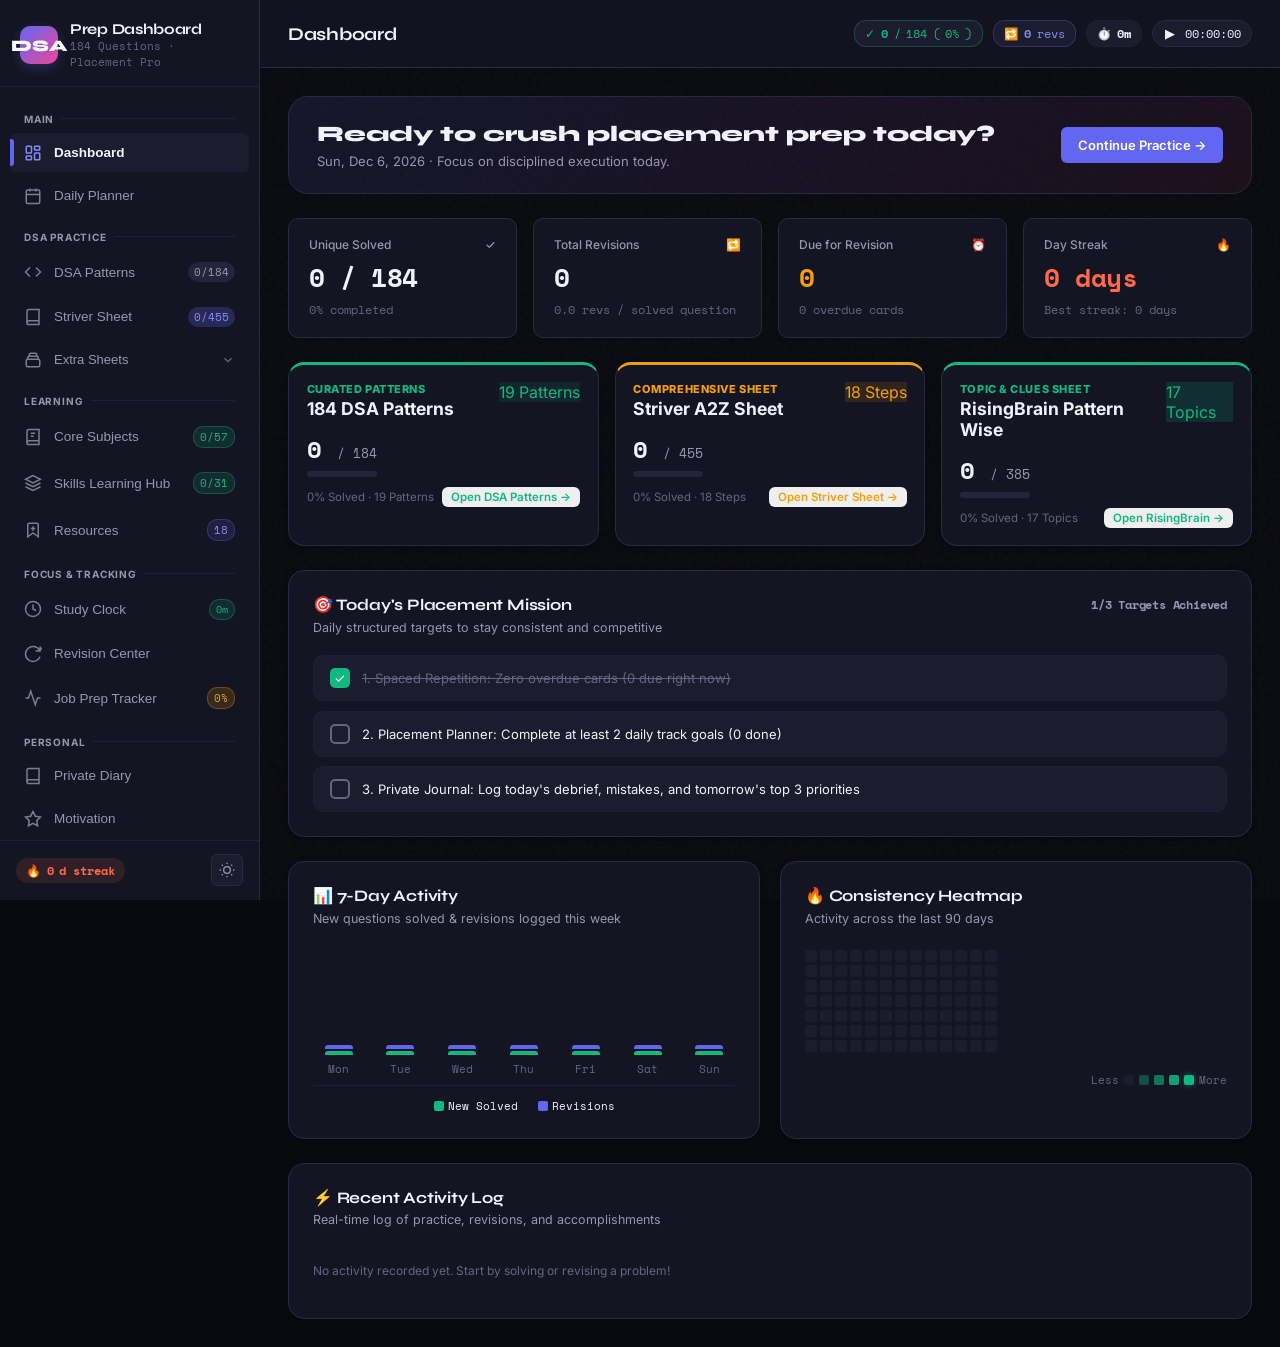
==== commit 04cd3cb9: "feat: simplify sidebar, fix planner task persistence and connect Pomodoro to study clock - Restructu" ====
--- a/index.html
+++ b/index.html
@@ -271,6 +271,81 @@
   color: var(--accent-light);
 }
 
+/* Sidebar Section Headers & Collapsible Groups */
+.nav-section-title {
+  font-size: 10px;
+  font-weight: 700;
+  text-transform: uppercase;
+  letter-spacing: 0.08em;
+  color: var(--text-muted, #64748b);
+  padding: 0.75rem 0.85rem 0.3rem;
+  display: flex;
+  align-items: center;
+  gap: 0.45rem;
+  user-select: none;
+}
+.nav-section-title::after {
+  content: '';
+  flex: 1;
+  height: 1px;
+  background: var(--border-subtle, rgba(255, 255, 255, 0.06));
+}
+.nav-collapsible-group {
+  display: flex;
+  flex-direction: column;
+}
+.nav-collapsible-header {
+  display: flex;
+  align-items: center;
+  justify-content: space-between;
+  padding: 0.6rem 0.85rem;
+  border-radius: var(--radius-sm);
+  color: var(--text-muted);
+  font-size: 13px;
+  font-weight: 500;
+  cursor: pointer;
+  border: none;
+  background: transparent;
+  width: 100%;
+  text-align: left;
+  transition: all 0.15s ease;
+  user-select: none;
+}
+.nav-collapsible-header:hover {
+  background: var(--surface2);
+  color: var(--text);
+}
+.nav-collapsible-header-left {
+  display: flex;
+  align-items: center;
+  gap: 0.75rem;
+}
+.nav-collapse-chevron {
+  width: 14px;
+  height: 14px;
+  transition: transform 0.2s ease;
+  opacity: 0.65;
+  flex-shrink: 0;
+}
+.nav-collapsible-group.open .nav-collapse-chevron {
+  transform: rotate(180deg);
+}
+.nav-collapsible-group .nav-sub-items {
+  display: none;
+  flex-direction: column;
+  gap: 0.2rem;
+  padding-left: 0.5rem;
+  margin-left: 0.75rem;
+  border-left: 1.5px solid var(--border-subtle, rgba(255, 255, 255, 0.08));
+}
+.nav-collapsible-group.open .nav-sub-items {
+  display: flex;
+}
+.nav-item.sub-item {
+  font-size: 12.5px;
+  padding: 0.5rem 0.75rem;
+}
+
 .sidebar-footer {
   padding: 0.85rem 1rem;
   border-top: 1px solid var(--border-subtle);
@@ -6758,6 +6833,1356 @@
 
 
 /* ==========================================================================
+   PERMANENT PROBLEM NOTES — PREMIUM CHATGPT-INSPIRED DOCUMENTATION & CODE VIEWER
+   ========================================================================== */
+
+/* Modal Container & Fullscreen Support */
+.pnote-modal-overlay.active {
+  display: flex !important;
+  align-items: center;
+  justify-content: center;
+  background: rgba(3, 4, 10, 0.88);
+  backdrop-filter: blur(8px);
+  -webkit-backdrop-filter: blur(8px);
+}
+
+.pnote-modal-card {
+  width: 95%;
+  max-width: 980px;
+  height: 90vh;
+  max-height: 920px;
+  background: var(--surface, #141522);
+  border: 1px solid rgba(99, 102, 241, 0.35);
+  border-radius: var(--radius-xl, 16px);
+  box-shadow: 0 25px 60px -15px rgba(0, 0, 0, 0.8), 0 0 0 1px rgba(255, 255, 255, 0.05);
+  display: flex;
+  flex-direction: column;
+  overflow: hidden;
+  padding: 0 !important;
+  position: relative;
+  transition: all 0.25s cubic-bezier(0.16, 1, 0.3, 1);
+}
+
+.pnote-modal-card.fullscreen {
+  width: 100vw !important;
+  max-width: 100vw !important;
+  height: 100vh !important;
+  max-height: 100vh !important;
+  border-radius: 0 !important;
+  border: none !important;
+}
+
+/* Modal Header Bar */
+.pnote-modal-header {
+  display: flex;
+  align-items: center;
+  justify-content: space-between;
+  padding: 1rem 1.5rem;
+  background: linear-gradient(180deg, rgba(27, 28, 46, 0.95) 0%, rgba(20, 21, 34, 0.95) 100%);
+  border-bottom: 1px solid var(--border, #282a42);
+  gap: 1rem;
+  flex-wrap: wrap;
+  z-index: 10;
+}
+
+.pnote-header-left {
+  display: flex;
+  flex-direction: column;
+  gap: 0.3rem;
+  min-width: 240px;
+  flex: 1;
+}
+
+.pnote-prob-meta {
+  display: flex;
+  align-items: center;
+  gap: 0.5rem;
+  flex-wrap: wrap;
+}
+
+.pnote-tracker-pill {
+  font-family: var(--font-mono, monospace);
+  font-size: 11px;
+  font-weight: 700;
+  color: var(--accent-light, #818cf8);
+  background: rgba(99, 102, 241, 0.15);
+  border: 1px solid rgba(99, 102, 241, 0.3);
+  border-radius: 999px;
+  padding: 2px 8px;
+}
+
+.pnote-prob-num {
+  font-family: var(--font-mono, monospace);
+  font-size: 12px;
+  font-weight: 700;
+  color: #10b981;
+}
+
+.pnote-diff-badge {
+  font-family: var(--font-mono, monospace);
+  font-size: 10.5px;
+  font-weight: 700;
+  border-radius: 4px;
+  padding: 1px 6px;
+  text-transform: uppercase;
+}
+.pnote-diff-badge.diff-easy { color: #34d399; background: rgba(16, 185, 129, 0.15); border: 1px solid rgba(16, 185, 129, 0.3); }
+.pnote-diff-badge.diff-medium { color: #fbbf24; background: rgba(245, 158, 11, 0.15); border: 1px solid rgba(245, 158, 11, 0.3); }
+.pnote-diff-badge.diff-hard { color: #f87171; background: rgba(239, 68, 68, 0.15); border: 1px solid rgba(239, 68, 68, 0.3); }
+
+.pnote-prob-title {
+  font-family: var(--font-heading, sans-serif);
+  font-size: 1.15rem;
+  font-weight: 800;
+  color: #f8fafc;
+  margin: 0;
+  line-height: 1.35;
+  letter-spacing: -0.015em;
+}
+
+/* Mode Switcher Tabs */
+.pnote-mode-switcher {
+  display: inline-flex;
+  background: var(--surface2, #1b1c2e);
+  border: 1px solid var(--border-subtle, #1e2033);
+  border-radius: 8px;
+  padding: 3px;
+  gap: 2px;
+}
+
+.pnote-mode-btn {
+  display: inline-flex;
+  align-items: center;
+  gap: 0.4rem;
+  background: transparent;
+  border: none;
+  color: var(--text-muted, #9497b0);
+  font-family: var(--font-body, sans-serif);
+  font-size: 12px;
+  font-weight: 600;
+  padding: 5px 12px;
+  border-radius: 6px;
+  cursor: pointer;
+  transition: all 0.15s ease;
+}
+
+.pnote-mode-btn:hover {
+  color: #f1f2f9;
+}
+
+.pnote-mode-btn.active {
+  background: var(--accent, #6366f1);
+  color: #ffffff;
+  box-shadow: 0 2px 8px rgba(99, 102, 241, 0.4);
+}
+
+/* Header Action Buttons */
+.pnote-header-actions {
+  display: flex;
+  align-items: center;
+  gap: 0.5rem;
+}
+
+.pnote-action-btn {
+  display: inline-flex;
+  align-items: center;
+  gap: 0.35rem;
+  padding: 0.4rem 0.75rem;
+  font-size: 12px;
+  font-weight: 600;
+}
+
+.pnote-close-btn {
+  background: var(--surface2, #1b1c2e);
+  border: 1px solid var(--border-subtle, #1e2033);
+  border-radius: 6px;
+  color: var(--text-muted);
+  cursor: pointer;
+  font-size: 15px;
+  padding: 5px 9px;
+  line-height: 1;
+  transition: all 0.15s ease;
+}
+.pnote-close-btn:hover {
+  background: rgba(239, 68, 68, 0.15);
+  border-color: rgba(239, 68, 68, 0.4);
+  color: #f87171;
+}
+
+/* Body Areas */
+.pnote-body {
+  flex: 1;
+  overflow-y: auto;
+  position: relative;
+  display: flex;
+  flex-direction: column;
+}
+
+/* Reading Mode Layout */
+.pnote-view-reading {
+  background: radial-gradient(circle at 50% 0%, rgba(99, 102, 241, 0.05) 0%, transparent 60%), var(--surface, #141522);
+}
+
+.pnote-toc-bar {
+  display: flex;
+  align-items: center;
+  gap: 0.45rem;
+  padding: 0.5rem 1.5rem;
+  background: rgba(15, 23, 42, 0.75);
+  border-bottom: 1px solid var(--border-subtle, #1e2033);
+  overflow-x: auto;
+  white-space: nowrap;
+}
+
+.pnote-toc-pill {
+  display: inline-flex;
+  align-items: center;
+  gap: 0.3rem;
+  padding: 3px 9px;
+  background: var(--surface2, #1b1c2e);
+  border: 1px solid var(--border-subtle, #1e2033);
+  border-radius: 999px;
+  font-size: 11px;
+  font-weight: 600;
+  color: var(--text-muted, #9497b0);
+  cursor: pointer;
+  transition: all 0.15s ease;
+}
+.pnote-toc-pill:hover {
+  color: var(--accent-light, #818cf8);
+  border-color: var(--accent, #6366f1);
+  background: rgba(99, 102, 241, 0.15);
+}
+
+.pnote-article-container {
+  width: 100%;
+  max-width: 860px;
+  margin: 0 auto;
+  padding: 1.5rem 1.5rem 3rem;
+}
+
+.pnote-article-container.preview-mode {
+  max-width: 100%;
+  padding: 1rem 1rem 2rem;
+}
+
+/* Premium Typography for Technical Notes Article */
+.pnote-article {
+  font-family: -apple-system, BlinkMacSystemFont, "Segoe UI", Roboto, "Helvetica Neue", Arial, sans-serif;
+  font-size: 14.5px;
+  line-height: 1.75;
+  color: #cbd5e1;
+  word-wrap: break-word;
+}
+
+.pnote-article .pnote-h1 {
+  font-family: var(--font-heading, sans-serif);
+  font-size: 1.85rem;
+  font-weight: 800;
+  color: #f8fafc;
+  margin: 1.85rem 0 0.85rem;
+  padding-bottom: 0.5rem;
+  border-bottom: 2px solid rgba(99, 102, 241, 0.35);
+  letter-spacing: -0.025em;
+}
+
+.pnote-article .pnote-h2 {
+  font-family: var(--font-heading, sans-serif);
+  font-size: 1.45rem;
+  font-weight: 750;
+  color: #f1f5f9;
+  margin: 1.6rem 0 0.75rem;
+  padding-bottom: 0.4rem;
+  border-bottom: 1px solid var(--border-subtle, #1e2033);
+  letter-spacing: -0.015em;
+}
+
+.pnote-article .pnote-h3 {
+  font-family: var(--font-heading, sans-serif);
+  font-size: 1.25rem;
+  font-weight: 700;
+  color: var(--accent-light, #818cf8);
+  margin: 1.4rem 0 0.65rem;
+  display: flex;
+  align-items: center;
+  gap: 0.45rem;
+  letter-spacing: -0.01em;
+}
+.pnote-article .pnote-h3::before {
+  content: '▸';
+  color: var(--accent, #6366f1);
+  font-size: 1.1em;
+}
+
+.pnote-article .pnote-h4 {
+  font-family: var(--font-heading, sans-serif);
+  font-size: 1.05rem;
+  font-weight: 700;
+  color: #94a3b8;
+  margin: 1.2rem 0 0.5rem;
+  text-transform: uppercase;
+  letter-spacing: 0.04em;
+}
+
+.pnote-article .pnote-p {
+  margin: 0.85rem 0;
+  line-height: 1.75;
+}
+
+.pnote-bold {
+  font-weight: 700;
+  color: #f8fafc;
+}
+
+.pnote-italic {
+  font-style: italic;
+  color: #e2e8f0;
+}
+
+.pnote-hr {
+  border: none;
+  height: 1px;
+  background: linear-gradient(90deg, transparent, var(--border, #282a42), transparent);
+  margin: 2rem 0;
+}
+
+/* Lists */
+.pnote-list {
+  margin: 0.75rem 0 1rem;
+  padding-left: 1.65rem;
+}
+.pnote-list li {
+  margin: 0.45rem 0;
+  line-height: 1.65;
+}
+.pnote-list li::marker {
+  color: var(--accent-light, #818cf8);
+}
+.pnote-sublist {
+  margin: 0.35rem 0 0.5rem;
+  padding-left: 1.35rem;
+}
+
+/* Inline Code */
+.pnote-inline-code {
+  background: rgba(99, 102, 241, 0.15);
+  border: 1px solid rgba(99, 102, 241, 0.3);
+  color: #c7d2fe;
+  padding: 2px 6px;
+  border-radius: 5px;
+  font-family: var(--font-mono, 'Space Mono', monospace);
+  font-size: 0.9em;
+  word-break: break-word;
+}
+
+/* Links */
+.pnote-link {
+  color: var(--accent-light, #818cf8);
+  text-decoration: underline;
+  text-underline-offset: 3px;
+  transition: color 0.15s ease;
+}
+.pnote-link:hover {
+  color: #ffffff;
+}
+
+/* Callouts / Blockquotes */
+.pnote-callout {
+  margin: 1.25rem 0;
+  border-radius: 10px;
+  padding: 1rem 1.25rem;
+  border: 1px solid;
+  background: rgba(15, 23, 42, 0.65);
+  box-shadow: 0 4px 16px rgba(0, 0, 0, 0.25);
+}
+.pnote-callout-note {
+  border-color: rgba(59, 130, 246, 0.35);
+  border-left: 4px solid #3b82f6;
+  background: linear-gradient(90deg, rgba(59, 130, 246, 0.08) 0%, rgba(15, 23, 42, 0.65) 100%);
+}
+.pnote-callout-tip {
+  border-color: rgba(16, 185, 129, 0.35);
+  border-left: 4px solid #10b981;
+  background: linear-gradient(90deg, rgba(16, 185, 129, 0.08) 0%, rgba(15, 23, 42, 0.65) 100%);
+}
+.pnote-callout-important {
+  border-color: rgba(168, 85, 247, 0.35);
+  border-left: 4px solid #a855f7;
+  background: linear-gradient(90deg, rgba(168, 85, 247, 0.08) 0%, rgba(15, 23, 42, 0.65) 100%);
+}
+.pnote-callout-warning {
+  border-color: rgba(245, 158, 11, 0.35);
+  border-left: 4px solid #f59e0b;
+  background: linear-gradient(90deg, rgba(245, 158, 11, 0.08) 0%, rgba(15, 23, 42, 0.65) 100%);
+}
+.pnote-callout-danger {
+  border-color: rgba(239, 68, 68, 0.35);
+  border-left: 4px solid #ef4444;
+  background: linear-gradient(90deg, rgba(239, 68, 68, 0.08) 0%, rgba(15, 23, 42, 0.65) 100%);
+}
+
+.pnote-callout-header {
+  display: flex;
+  align-items: center;
+  gap: 0.5rem;
+  font-weight: 700;
+  font-size: 13.5px;
+  color: #f8fafc;
+  margin-bottom: 0.4rem;
+}
+
+.pnote-callout-icon {
+  font-size: 1.15rem;
+}
+
+.pnote-callout-body {
+  font-size: 13.5px;
+  line-height: 1.6;
+  color: #cbd5e1;
+}
+
+/* Tables */
+.pnote-table-wrap {
+  overflow-x: auto;
+  margin: 1.35rem 0;
+  border-radius: 10px;
+  border: 1px solid var(--border-subtle, #1e2033);
+  box-shadow: 0 4px 16px rgba(0, 0, 0, 0.25);
+  background: var(--surface, #141522);
+}
+
+.pnote-table {
+  width: 100%;
+  border-collapse: collapse;
+  font-size: 13.5px;
+  text-align: left;
+}
+
+.pnote-table th {
+  background: var(--surface2, #1b1c2e);
+  padding: 0.75rem 1rem;
+  border-bottom: 2px solid var(--border, #282a42);
+  font-weight: 700;
+  color: #f8fafc;
+  font-size: 12px;
+  text-transform: uppercase;
+  letter-spacing: 0.04em;
+  font-family: var(--font-heading, sans-serif);
+}
+
+.pnote-table td {
+  padding: 0.7rem 1rem;
+  border-bottom: 1px solid var(--border-subtle, #1e2033);
+  color: #cbd5e1;
+}
+
+.pnote-table tbody tr:nth-child(even) {
+  background: rgba(255, 255, 255, 0.02);
+}
+
+.pnote-table tbody tr:hover {
+  background: rgba(99, 102, 241, 0.06);
+}
+
+/* Math & Formulas */
+.pnote-math-inline {
+  display: inline-flex;
+  align-items: center;
+  gap: 0.25rem;
+  padding: 1px 6px;
+  background: rgba(16, 185, 129, 0.12);
+  border: 1px solid rgba(16, 185, 129, 0.25);
+  border-radius: 5px;
+  font-family: 'Cambria Math', 'KaTeX_Math', 'Times New Roman', serif;
+  font-style: italic;
+  font-size: 0.95em;
+  color: #34d399;
+}
+.pnote-math-symbol {
+  font-style: normal;
+  font-size: 0.85em;
+  opacity: 0.7;
+}
+
+.pnote-math-display {
+  display: flex;
+  justify-content: center;
+  align-items: center;
+  margin: 1.25rem 0;
+  padding: 1rem;
+  background: rgba(15, 23, 42, 0.6);
+  border: 1px solid var(--border-subtle, #1e2033);
+  border-radius: 10px;
+}
+.pnote-math-tex {
+  font-family: 'Cambria Math', 'KaTeX_Math', 'Times New Roman', serif;
+  font-style: italic;
+  font-size: 1.15rem;
+  color: #34d399;
+}
+
+/* Professional C++ & Multi-language Code Block */
+.pnote-code-wrapper {
+  margin: 1.4rem 0;
+  border-radius: 12px;
+  border: 1px solid rgba(255, 255, 255, 0.1);
+  background: #0c0d14;
+  box-shadow: 0 8px 24px rgba(0, 0, 0, 0.5);
+  overflow: hidden;
+  position: relative;
+}
+
+.pnote-code-header {
+  display: flex;
+  justify-content: space-between;
+  align-items: center;
+  background: #151624;
+  padding: 0.55rem 1rem;
+  border-bottom: 1px solid rgba(255, 255, 255, 0.08);
+}
+
+.pnote-code-meta {
+  display: flex;
+  align-items: center;
+  gap: 0.5rem;
+}
+
+.pnote-lang-badge {
+  font-family: var(--font-mono, monospace);
+  font-size: 11px;
+  font-weight: 700;
+  text-transform: uppercase;
+  color: #a5b4fc;
+  background: rgba(99, 102, 241, 0.18);
+  border: 1px solid rgba(99, 102, 241, 0.3);
+  border-radius: 4px;
+  padding: 2px 7px;
+}
+
+.pnote-line-count {
+  font-size: 11px;
+  color: var(--text-dim, #636682);
+  font-family: var(--font-mono, monospace);
+}
+
+.pnote-copy-code-btn {
+  display: inline-flex;
+  align-items: center;
+  gap: 0.35rem;
+  background: rgba(255, 255, 255, 0.06);
+  border: 1px solid rgba(255, 255, 255, 0.12);
+  color: #cbd5e1;
+  border-radius: 6px;
+  padding: 3px 9px;
+  font-size: 11.5px;
+  font-weight: 600;
+  cursor: pointer;
+  transition: all 0.15s ease;
+  font-family: var(--font-body, sans-serif);
+}
+
+.pnote-copy-code-btn:hover {
+  background: var(--accent, #6366f1);
+  border-color: var(--accent, #6366f1);
+  color: #ffffff;
+  box-shadow: 0 2px 8px rgba(99, 102, 241, 0.35);
+}
+
+.pnote-code-content-scroll {
+  display: flex;
+  overflow-x: auto;
+  font-family: 'JetBrains Mono', 'Fira Code', 'Space Mono', monospace;
+  font-size: 13px;
+  line-height: 1.6;
+  padding: 0.85rem 0;
+  tab-size: 4;
+}
+
+.pnote-code-gutter {
+  user-select: none;
+  -webkit-user-select: none;
+  display: flex;
+  flex-direction: column;
+  text-align: right;
+  padding: 0 0.85rem;
+  border-right: 1px solid rgba(255, 255, 255, 0.08);
+  color: #475569;
+  font-size: 12px;
+  line-height: 1.6;
+  min-width: 44px;
+}
+
+.pnote-code-pre {
+  margin: 0;
+  padding: 0 1.25rem 0 1rem;
+  flex: 1;
+  overflow-x: visible;
+  background: transparent;
+}
+
+.pnote-code-inner {
+  font-family: inherit;
+  font-size: inherit;
+  line-height: inherit;
+  color: #e2e8f0;
+  white-space: pre;
+}
+
+/* Syntax Token Colors (GitHub / Linear Dark Theme) */
+.tok-comment { color: #64748b; font-style: italic; }
+.tok-string  { color: #34d399; }
+.tok-macro   { color: #f87171; font-weight: 600; }
+.tok-kw      { color: #c084fc; font-weight: 600; }
+.tok-type    { color: #60a5fa; font-weight: 600; }
+.tok-num     { color: #fbbf24; }
+.tok-op      { color: #94a3b8; }
+
+/* Empty state */
+.pnote-empty-state {
+  text-align: center;
+  padding: 4rem 1.5rem;
+  color: var(--text-muted, #9497b0);
+  font-size: 14px;
+  line-height: 1.6;
+}
+
+/* Edit Mode Layout */
+.pnote-view-editing {
+  background: var(--surface, #141522);
+}
+
+.pnote-editor-toolbar {
+  display: flex;
+  align-items: center;
+  justify-content: space-between;
+  padding: 0.6rem 1.25rem;
+  background: var(--surface2, #1b1c2e);
+  border-bottom: 1px solid var(--border-subtle, #1e2033);
+  gap: 0.75rem;
+  flex-wrap: wrap;
+}
+
+.pnote-editor-subtabs {
+  display: inline-flex;
+  background: var(--surface, #141522);
+  border: 1px solid var(--border-subtle, #1e2033);
+  border-radius: 6px;
+  padding: 2px;
+  gap: 2px;
+}
+
+.pnote-subtab-btn {
+  background: transparent;
+  border: none;
+  color: var(--text-muted);
+  font-size: 11.5px;
+  font-weight: 600;
+  padding: 3px 9px;
+  border-radius: 4px;
+  cursor: pointer;
+  transition: all 0.15s ease;
+}
+.pnote-subtab-btn.active {
+  background: var(--surface3, #24253d);
+  color: #f1f2f9;
+}
+
+.pnote-quick-fmt-group {
+  display: flex;
+  align-items: center;
+  gap: 0.3rem;
+  flex-wrap: wrap;
+}
+
+.pnote-fmt-btn {
+  background: var(--surface, #141522);
+  border: 1px solid var(--border-subtle, #1e2033);
+  border-radius: 4px;
+  color: var(--text-muted);
+  font-size: 11px;
+  font-weight: 600;
+  font-family: var(--font-mono, monospace);
+  padding: 3px 7px;
+  cursor: pointer;
+  transition: all 0.15s ease;
+}
+.pnote-fmt-btn:hover {
+  background: var(--surface3, #24253d);
+  color: #f1f2f9;
+  border-color: var(--border);
+}
+
+.pnote-editor-workspace {
+  flex: 1;
+  display: grid;
+  padding: 0.85rem;
+  gap: 0.85rem;
+  overflow: hidden;
+  min-height: 480px;
+}
+
+.pnote-editor-workspace.layout-split {
+  grid-template-columns: 1fr 1fr;
+}
+.pnote-editor-workspace.layout-write {
+  grid-template-columns: 1fr;
+}
+.pnote-editor-workspace.layout-write .pnote-preview-pane {
+  display: none !important;
+}
+.pnote-editor-workspace.layout-preview {
+  grid-template-columns: 1fr;
+}
+.pnote-editor-workspace.layout-preview .pnote-editor-pane {
+  display: none !important;
+}
+
+.pnote-editor-pane {
+  display: flex;
+  flex-direction: column;
+  height: 100%;
+}
+
+.pnote-textarea {
+  flex: 1;
+  width: 100%;
+  height: 100%;
+  min-height: 440px;
+  resize: none;
+  background: #0a0b12;
+  border: 1px solid var(--border, #282a42);
+  border-radius: 8px;
+  color: #f1f2f9;
+  font-family: 'JetBrains Mono', 'Fira Code', 'Space Mono', monospace;
+  font-size: 13px;
+  line-height: 1.6;
+  padding: 1rem;
+  tab-size: 4;
+  outline: none;
+  transition: border-color 0.15s ease, box-shadow 0.15s ease;
+}
+.pnote-textarea:focus {
+  border-color: var(--accent, #6366f1);
+  box-shadow: 0 0 0 3px rgba(99, 102, 241, 0.18);
+}
+
+.pnote-preview-pane {
+  display: flex;
+  flex-direction: column;
+  background: var(--surface2, #1b1c2e);
+  border: 1px solid var(--border-subtle, #1e2033);
+  border-radius: 8px;
+  overflow: hidden;
+  height: 100%;
+}
+
+.pnote-preview-header {
+  display: flex;
+  justify-content: space-between;
+  align-items: center;
+  padding: 0.45rem 0.85rem;
+  background: rgba(15, 23, 42, 0.5);
+  border-bottom: 1px solid var(--border-subtle, #1e2033);
+  font-size: 11px;
+  font-weight: 700;
+  color: var(--text-dim, #636682);
+  letter-spacing: 0.05em;
+  font-family: var(--font-mono, monospace);
+}
+
+.pnote-preview-pane .pnote-article-container {
+  overflow-y: auto;
+  flex: 1;
+}
+
+/* Modal Footer Bar */
+.pnote-modal-footer {
+  display: flex;
+  align-items: center;
+  justify-content: space-between;
+  padding: 0.75rem 1.5rem;
+  background: var(--surface2, #1b1c2e);
+  border-top: 1px solid var(--border, #282a42);
+  font-size: 12px;
+  gap: 1rem;
+  flex-wrap: wrap;
+}
+
+.pnote-footer-meta {
+  display: flex;
+  align-items: center;
+  gap: 0.75rem;
+  color: var(--text-muted, #9497b0);
+  font-family: var(--font-mono, monospace);
+  font-size: 11.5px;
+}
+
+.pnote-save-badge {
+  display: inline-flex;
+  align-items: center;
+  gap: 0.3rem;
+  padding: 2px 7px;
+  background: rgba(16, 185, 129, 0.15);
+  border: 1px solid rgba(16, 185, 129, 0.35);
+  color: #34d399;
+  border-radius: 999px;
+  font-weight: 600;
+}
+
+.pnote-dirty-badge {
+  display: inline-flex;
+  align-items: center;
+  gap: 0.3rem;
+  padding: 2px 7px;
+  background: rgba(245, 158, 11, 0.15);
+  border: 1px solid rgba(245, 158, 11, 0.35);
+  color: #fbbf24;
+  border-radius: 999px;
+  font-weight: 600;
+}
+
+/* Inline notes tabs inside modalRevision */
+.pnote-mini-tabs {
+  display: inline-flex;
+  background: var(--surface, #141522);
+  border: 1px solid var(--border-subtle, #1e2033);
+  border-radius: 6px;
+  padding: 2px;
+  gap: 2px;
+}
+
+.pnote-mini-tab {
+  padding: 2px 8px !important;
+  font-size: 11.5px !important;
+  border: none !important;
+  background: transparent !important;
+  color: var(--text-muted) !important;
+  cursor: pointer;
+  border-radius: 4px;
+}
+
+.pnote-mini-tab.active {
+  background: var(--surface3, #24253d) !important;
+  color: #f1f2f9 !important;
+  font-weight: 600 !important;
+}
+
+@media (max-width: 860px) {
+  .pnote-editor-workspace.layout-split {
+    grid-template-columns: 1fr;
+  }
+  .pnote-editor-workspace.layout-split .pnote-preview-pane {
+    display: none;
+  }
+}
+
+
+/* ==========================================================================
+   DATA & STORAGE CENTER — PREPARATION DASHBOARD STORAGE ENGINE
+   ========================================================================== */
+
+.sc-container {
+  margin-bottom: 2rem;
+}
+
+.sc-header-card {
+  background: linear-gradient(135deg, rgba(20, 26, 42, 0.95), rgba(15, 23, 42, 0.98));
+  border: 1px solid var(--border-subtle, rgba(255, 255, 255, 0.08));
+  border-radius: var(--radius-lg, 12px);
+  padding: 1.5rem;
+  margin-bottom: 1.25rem;
+  box-shadow: 0 4px 20px rgba(0, 0, 0, 0.25);
+  display: flex;
+  justify-content: space-between;
+  align-items: center;
+  flex-wrap: wrap;
+  gap: 1rem;
+}
+
+.sc-title-area {
+  display: flex;
+  align-items: center;
+  gap: 1rem;
+}
+
+.sc-title-icon {
+  width: 44px;
+  height: 44px;
+  border-radius: 10px;
+  background: linear-gradient(135deg, rgba(59, 130, 246, 0.2), rgba(16, 185, 129, 0.2));
+  border: 1px solid rgba(59, 130, 246, 0.3);
+  display: flex;
+  align-items: center;
+  justify-content: center;
+  font-size: 22px;
+  flex-shrink: 0;
+}
+
+.sc-title {
+  font-family: var(--font-heading, -apple-system, BlinkMacSystemFont, sans-serif);
+  font-size: 20px;
+  font-weight: 700;
+  color: var(--text-main, #f1f5f9);
+  margin: 0 0 0.25rem 0;
+  letter-spacing: -0.02em;
+}
+
+.sc-subtitle {
+  font-size: 13px;
+  color: var(--text-muted, #94a3b8);
+  margin: 0;
+  line-height: 1.4;
+}
+
+.sc-actions-bar {
+  display: flex;
+  gap: 0.6rem;
+  flex-wrap: wrap;
+  align-items: center;
+}
+
+/* SMART ALERTS */
+.sc-alert {
+  display: flex;
+  align-items: flex-start;
+  gap: 0.85rem;
+  padding: 1rem 1.25rem;
+  border-radius: var(--radius-md, 8px);
+  margin-bottom: 1rem;
+  font-size: 13px;
+  line-height: 1.5;
+  animation: fadeIn 0.3s ease-in-out;
+}
+
+.sc-alert-warning {
+  background: rgba(245, 158, 11, 0.1);
+  border: 1px solid rgba(245, 158, 11, 0.3);
+  color: #fbbf24;
+}
+
+.sc-alert-critical {
+  background: rgba(239, 68, 68, 0.12);
+  border: 1px solid rgba(239, 68, 68, 0.35);
+  color: #f87171;
+}
+
+.sc-alert-info {
+  background: rgba(59, 130, 246, 0.08);
+  border: 1px solid rgba(59, 130, 246, 0.25);
+  color: #93c5fd;
+}
+
+.sc-alert-icon {
+  font-size: 18px;
+  flex-shrink: 0;
+  margin-top: 1px;
+}
+
+.sc-alert-content {
+  flex: 1;
+}
+
+.sc-alert-content b {
+  color: #fff;
+  font-weight: 600;
+}
+
+.sc-alert-btn {
+  margin-top: 0.5rem;
+  display: inline-flex;
+  align-items: center;
+  gap: 0.4rem;
+  padding: 0.3rem 0.75rem;
+  border-radius: 6px;
+  font-size: 12px;
+  font-weight: 600;
+  cursor: pointer;
+  background: rgba(255, 255, 255, 0.12);
+  border: 1px solid rgba(255, 255, 255, 0.2);
+  color: #fff;
+  transition: all 0.2s;
+}
+
+.sc-alert-btn:hover {
+  background: rgba(255, 255, 255, 0.2);
+  transform: translateY(-1px);
+}
+
+/* OVERVIEW METRICS GRID */
+.sc-metrics-grid {
+  display: grid;
+  grid-template-columns: repeat(auto-fit, minmax(260px, 1fr));
+  gap: 1rem;
+  margin-bottom: 1.25rem;
+}
+
+.sc-metric-card {
+  background: var(--surface2, #171e2e);
+  border: 1px solid var(--border-subtle, rgba(255, 255, 255, 0.08));
+  border-radius: var(--radius-md, 8px);
+  padding: 1.15rem;
+  display: flex;
+  flex-direction: column;
+  justify-content: space-between;
+  position: relative;
+  overflow: hidden;
+  transition: border-color 0.2s ease, transform 0.2s ease;
+}
+
+.sc-metric-card:hover {
+  border-color: rgba(59, 130, 246, 0.3);
+  transform: translateY(-1px);
+}
+
+.sc-metric-top {
+  display: flex;
+  justify-content: space-between;
+  align-items: flex-start;
+  margin-bottom: 0.6rem;
+}
+
+.sc-metric-label {
+  font-size: 12px;
+  font-weight: 600;
+  color: var(--text-muted, #94a3b8);
+  text-transform: uppercase;
+  letter-spacing: 0.04em;
+}
+
+.sc-metric-pill {
+  font-size: 11px;
+  font-weight: 600;
+  padding: 0.2rem 0.55rem;
+  border-radius: 9999px;
+  display: inline-flex;
+  align-items: center;
+  gap: 0.3rem;
+}
+
+.sc-pill-healthy {
+  background: rgba(16, 185, 129, 0.15);
+  color: #34d399;
+  border: 1px solid rgba(16, 185, 129, 0.3);
+}
+
+.sc-pill-warning {
+  background: rgba(245, 158, 11, 0.15);
+  color: #fbbf24;
+  border: 1px solid rgba(245, 158, 11, 0.3);
+}
+
+.sc-pill-critical {
+  background: rgba(239, 68, 68, 0.15);
+  color: #f87171;
+  border: 1px solid rgba(239, 68, 68, 0.3);
+}
+
+.sc-pill-neutral {
+  background: rgba(148, 163, 184, 0.12);
+  color: #cbd5e1;
+  border: 1px solid rgba(148, 163, 184, 0.25);
+}
+
+.sc-metric-value {
+  font-family: var(--font-heading, -apple-system, BlinkMacSystemFont, sans-serif);
+  font-size: 22px;
+  font-weight: 700;
+  color: var(--text-main, #f8fafc);
+  margin-bottom: 0.4rem;
+}
+
+.sc-metric-subtext {
+  font-size: 11.5px;
+  color: var(--text-muted, #94a3b8);
+  line-height: 1.4;
+}
+
+/* PROGRESS BAR */
+.sc-meter {
+  height: 6px;
+  background: rgba(255, 255, 255, 0.08);
+  border-radius: 9999px;
+  overflow: hidden;
+  margin: 0.6rem 0 0.3rem 0;
+  position: relative;
+}
+
+.sc-meter-fill {
+  height: 100%;
+  border-radius: 9999px;
+  transition: width 0.4s ease;
+}
+
+.sc-meter-fill-blue {
+  background: linear-gradient(90deg, #3b82f6, #06b6d4);
+}
+
+.sc-meter-fill-amber {
+  background: linear-gradient(90deg, #f59e0b, #fbbf24);
+}
+
+.sc-meter-fill-red {
+  background: linear-gradient(90deg, #ef4444, #f87171);
+}
+
+/* BREAKDOWN CARD & TABS */
+.sc-breakdown-card {
+  background: var(--surface2, #171e2e);
+  border: 1px solid var(--border-subtle, rgba(255, 255, 255, 0.08));
+  border-radius: var(--radius-md, 8px);
+  margin-bottom: 1.25rem;
+  overflow: hidden;
+}
+
+.sc-breakdown-nav {
+  display: flex;
+  background: rgba(15, 23, 42, 0.6);
+  border-bottom: 1px solid var(--border-subtle, rgba(255, 255, 255, 0.08));
+  padding: 0.25rem 0.5rem 0 0.5rem;
+  overflow-x: auto;
+  gap: 0.3rem;
+}
+
+.sc-tab-btn {
+  background: transparent;
+  border: none;
+  border-bottom: 2px solid transparent;
+  padding: 0.65rem 1rem;
+  font-size: 13px;
+  font-weight: 600;
+  color: var(--text-muted, #94a3b8);
+  cursor: pointer;
+  display: inline-flex;
+  align-items: center;
+  gap: 0.45rem;
+  white-space: nowrap;
+  transition: all 0.2s ease;
+}
+
+.sc-tab-btn:hover {
+  color: var(--text-main, #f1f5f9);
+}
+
+.sc-tab-btn.active {
+  color: #60a5fa;
+  border-bottom-color: #3b82f6;
+  background: rgba(59, 130, 246, 0.06);
+  border-top-left-radius: 6px;
+  border-top-right-radius: 6px;
+}
+
+.sc-tab-pane {
+  display: none;
+  padding: 1.25rem;
+}
+
+.sc-tab-pane.active {
+  display: block;
+}
+
+/* TABLE STYLING FOR LOCALSTORAGE KEYS */
+.sc-table-wrapper {
+  overflow-x: auto;
+  border: 1px solid var(--border-subtle, rgba(255, 255, 255, 0.06));
+  border-radius: 6px;
+  background: rgba(11, 15, 25, 0.5);
+  max-height: 380px;
+  overflow-y: auto;
+}
+
+.sc-table {
+  width: 100%;
+  border-collapse: collapse;
+  font-size: 12.5px;
+  text-align: left;
+}
+
+.sc-table th {
+  background: rgba(15, 23, 42, 0.9);
+  padding: 0.6rem 0.85rem;
+  font-weight: 600;
+  color: var(--text-muted, #94a3b8);
+  border-bottom: 1px solid var(--border-subtle, rgba(255, 255, 255, 0.08));
+  position: sticky;
+  top: 0;
+  z-index: 1;
+}
+
+.sc-table td {
+  padding: 0.55rem 0.85rem;
+  border-bottom: 1px solid rgba(255, 255, 255, 0.04);
+  color: var(--text-main, #e2e8f0);
+}
+
+.sc-table tr:hover {
+  background: rgba(255, 255, 255, 0.02);
+}
+
+.sc-key-name {
+  font-family: var(--font-mono, monospace);
+  font-size: 11.5px;
+  color: #93c5fd;
+  display: flex;
+  align-items: center;
+  gap: 0.4rem;
+}
+
+.sc-key-cat {
+  font-size: 11px;
+  padding: 0.15rem 0.45rem;
+  border-radius: 4px;
+  background: rgba(255, 255, 255, 0.06);
+  color: var(--text-muted, #94a3b8);
+  display: inline-block;
+}
+
+.sc-key-size {
+  font-family: var(--font-mono, monospace);
+  font-size: 11.5px;
+  color: #a5f3fc;
+}
+
+.sc-badge-large {
+  font-size: 10.5px;
+  padding: 0.1rem 0.4rem;
+  border-radius: 4px;
+  background: rgba(245, 158, 11, 0.18);
+  border: 1px solid rgba(245, 158, 11, 0.35);
+  color: #fbbf24;
+  font-weight: 600;
+}
+
+/* INDEXEDDB & CACHE CARDS */
+.sc-store-grid {
+  display: grid;
+  grid-template-columns: repeat(auto-fit, minmax(280px, 1fr));
+  gap: 1rem;
+}
+
+.sc-store-card {
+  background: rgba(11, 15, 25, 0.6);
+  border: 1px solid var(--border-subtle, rgba(255, 255, 255, 0.08));
+  border-radius: 8px;
+  padding: 1rem;
+}
+
+.sc-store-header {
+  display: flex;
+  justify-content: space-between;
+  align-items: center;
+  margin-bottom: 0.5rem;
+}
+
+.sc-store-title {
+  font-family: var(--font-mono, monospace);
+  font-size: 13px;
+  font-weight: 700;
+  color: #38bdf8;
+}
+
+/* RESTORE MODAL */
+.sc-restore-modal-card {
+  max-width: 680px;
+  width: 95%;
+  background: #0f172a;
+  border: 1px solid rgba(255, 255, 255, 0.12);
+  border-radius: 14px;
+  box-shadow: 0 25px 60px -15px rgba(0, 0, 0, 0.7);
+  overflow: hidden;
+  display: flex;
+  flex-direction: column;
+  max-height: 90vh;
+}
+
+.sc-restore-header {
+  padding: 1.25rem 1.5rem;
+  background: rgba(30, 41, 59, 0.5);
+  border-bottom: 1px solid rgba(255, 255, 255, 0.08);
+  display: flex;
+  justify-content: space-between;
+  align-items: center;
+}
+
+.sc-restore-body {
+  padding: 1.5rem;
+  overflow-y: auto;
+  font-size: 13px;
+  color: #cbd5e1;
+  line-height: 1.5;
+}
+
+.sc-restore-checklist {
+  display: grid;
+  grid-template-columns: repeat(auto-fill, minmax(260px, 1fr));
+  gap: 0.6rem;
+  margin: 1rem 0;
+  background: rgba(11, 15, 25, 0.6);
+  padding: 1rem;
+  border-radius: 8px;
+  border: 1px solid rgba(255, 255, 255, 0.06);
+}
+
+.sc-check-item {
+  display: flex;
+  align-items: flex-start;
+  gap: 0.6rem;
+  cursor: pointer;
+  user-select: none;
+}
+
+.sc-check-item input[type="checkbox"] {
+  margin-top: 3px;
+  cursor: pointer;
+  accent-color: #3b82f6;
+}
+
+.sc-check-label {
+  font-size: 12.5px;
+  color: #e2e8f0;
+}
+
+.sc-check-desc {
+  font-size: 11px;
+  color: #94a3b8;
+  display: block;
+}
+
+.sc-restore-footer {
+  padding: 1rem 1.5rem;
+  background: rgba(15, 23, 42, 0.8);
+  border-top: 1px solid rgba(255, 255, 255, 0.08);
+  display: flex;
+  justify-content: space-between;
+  align-items: center;
+  flex-wrap: wrap;
+  gap: 0.75rem;
+}
+
+@media (max-width: 640px) {
+  .sc-header-card {
+    padding: 1rem;
+  }
+  .sc-title {
+    font-size: 17px;
+  }
+  .sc-metrics-grid {
+    grid-template-columns: 1fr;
+  }
+  .sc-actions-bar {
+    width: 100%;
+  }
+  .sc-actions-bar .btn {
+    flex: 1;
+    justify-content: center;
+  }
+  .sc-restore-footer {
+    flex-direction: column;
+    align-items: stretch;
+  }
+}
+
+
+/* ==========================================================================
    PLACEMENT RESOURCES LIBRARY — CURATED PLACEMENT PREPARATION
    ========================================================================== */
 
@@ -9062,6 +10487,1063 @@
   <script src="data/mik_playlists.js"></script>
   <script src="data/mik_learning_order.js"></script>
   <script src="data/mik_patterns.js"></script>
+
+<style id="job-prep-tracker-styles">
+/* ==========================================================================
+   JOB PREPARATION TRACKER — PLACEMENT COMMAND CENTER STYLES
+   Dark theme, cards, responsive metrics, accordions, tabs, chips & modals
+   ========================================================================== */
+
+.jp-container {
+  max-width: 1400px;
+  margin: 0 auto;
+  padding: 0.5rem 0 3rem 0;
+  color: var(--text, #f1f2f9);
+  font-family: var(--font-body, -apple-system, BlinkMacSystemFont, sans-serif);
+}
+
+/* HERO / OVERVIEW CARD */
+.jp-hero-card {
+  background: linear-gradient(135deg, rgba(20, 22, 35, 0.98), rgba(15, 17, 28, 0.99));
+  border: 1px solid var(--border, #282a42);
+  border-radius: var(--radius-lg, 16px);
+  padding: 1.5rem 1.75rem;
+  margin-bottom: 1.5rem;
+  box-shadow: 0 4px 24px rgba(0, 0, 0, 0.35);
+  position: relative;
+  overflow: hidden;
+}
+
+.jp-hero-top {
+  display: flex;
+  justify-content: space-between;
+  align-items: flex-start;
+  flex-wrap: wrap;
+  gap: 1.25rem;
+  margin-bottom: 1.25rem;
+}
+
+.jp-title-box {
+  display: flex;
+  align-items: center;
+  gap: 1rem;
+}
+
+.jp-title-icon {
+  width: 48px;
+  height: 48px;
+  border-radius: 12px;
+  background: linear-gradient(135deg, rgba(245, 158, 11, 0.2), rgba(239, 68, 68, 0.2));
+  border: 1px solid rgba(245, 158, 11, 0.35);
+  display: flex;
+  align-items: center;
+  justify-content: center;
+  font-size: 24px;
+  flex-shrink: 0;
+}
+
+.jp-title {
+  font-family: var(--font-heading, -apple-system, BlinkMacSystemFont, sans-serif);
+  font-size: 22px;
+  font-weight: 700;
+  color: var(--text, #f1f2f9);
+  margin: 0 0 0.25rem 0;
+  letter-spacing: -0.02em;
+}
+
+.jp-subtitle {
+  font-size: 13px;
+  color: var(--text-muted, #9497b0);
+  margin: 0;
+  line-height: 1.4;
+}
+
+.jp-quick-actions {
+  display: flex;
+  gap: 0.6rem;
+  flex-wrap: wrap;
+  align-items: center;
+}
+
+/* BUTTONS */
+.jp-btn {
+  display: inline-flex;
+  align-items: center;
+  justify-content: center;
+  gap: 0.4rem;
+  padding: 0.5rem 1rem;
+  border-radius: var(--radius-sm, 6px);
+  font-size: 13px;
+  font-weight: 600;
+  cursor: pointer;
+  transition: all 0.2s ease;
+  border: 1px solid transparent;
+  outline: none;
+  font-family: var(--font-body, sans-serif);
+}
+
+.jp-btn-primary {
+  background: linear-gradient(135deg, var(--accent, #6366f1), var(--accent-light, #818cf8));
+  color: #ffffff;
+  border: 1px solid rgba(255, 255, 255, 0.15);
+  box-shadow: 0 2px 10px rgba(99, 102, 241, 0.3);
+}
+
+.jp-btn-primary:hover {
+  filter: brightness(1.1);
+  transform: translateY(-1px);
+}
+
+.jp-btn-secondary {
+  background: var(--surface2, #1b1c2e);
+  color: var(--text, #f1f2f9);
+  border: 1px solid var(--border, #282a42);
+}
+
+.jp-btn-secondary:hover {
+  background: var(--surface3, #24253d);
+  border-color: var(--accent-light, #818cf8);
+}
+
+.jp-btn-icon {
+  background: transparent;
+  border: none;
+  cursor: pointer;
+  padding: 4px 6px;
+  border-radius: 4px;
+  font-size: 14px;
+  transition: background 0.15s;
+  color: var(--text-muted, #9497b0);
+}
+
+.jp-btn-icon:hover {
+  background: rgba(255, 255, 255, 0.08);
+  color: var(--text, #f1f2f9);
+}
+
+/* PROGRESS METRICS GRID */
+.jp-metrics-grid {
+  display: grid;
+  grid-template-columns: repeat(auto-fit, minmax(190px, 1fr));
+  gap: 1rem;
+  margin-bottom: 1.25rem;
+}
+
+.jp-metric-card {
+  background: var(--surface, #141522);
+  border: 1px solid var(--border-subtle, #1e2033);
+  border-radius: var(--radius-md, 10px);
+  padding: 1rem 1.15rem;
+  display: flex;
+  flex-direction: column;
+  justify-content: space-between;
+  transition: transform 0.2s, border-color 0.2s;
+}
+
+.jp-metric-card:hover {
+  transform: translateY(-2px);
+  border-color: rgba(99, 102, 241, 0.35);
+}
+
+.jp-metric-header {
+  display: flex;
+  justify-content: space-between;
+  align-items: center;
+  margin-bottom: 0.5rem;
+}
+
+.jp-metric-label {
+  font-size: 11.5px;
+  font-weight: 600;
+  color: var(--text-muted, #9497b0);
+  text-transform: uppercase;
+  letter-spacing: 0.04em;
+}
+
+.jp-metric-badge {
+  font-size: 11px;
+  padding: 2px 7px;
+  border-radius: 12px;
+  background: rgba(255, 255, 255, 0.06);
+  color: var(--text-muted, #9497b0);
+  font-family: var(--font-mono, monospace);
+}
+
+.jp-metric-val {
+  font-family: var(--font-heading, sans-serif);
+  font-size: 24px;
+  font-weight: 700;
+  color: var(--text, #f1f2f9);
+  margin-bottom: 0.5rem;
+}
+
+/* PROGRESS BARS */
+.jp-progress-track {
+  width: 100%;
+  height: 6px;
+  background: rgba(255, 255, 255, 0.06);
+  border-radius: 9999px;
+  overflow: hidden;
+}
+
+.jp-progress-bar {
+  height: 100%;
+  border-radius: 9999px;
+  background: linear-gradient(90deg, var(--accent, #6366f1), var(--accent-light, #818cf8));
+  transition: width 0.4s ease;
+}
+
+/* NEXT RECOMMENDED CALLOUT */
+.jp-next-callout {
+  display: flex;
+  align-items: center;
+  justify-content: space-between;
+  gap: 1rem;
+  flex-wrap: wrap;
+  padding: 0.9rem 1.25rem;
+  background: linear-gradient(90deg, rgba(99, 102, 241, 0.12), rgba(16, 185, 129, 0.08));
+  border: 1px solid rgba(99, 102, 241, 0.3);
+  border-radius: var(--radius-md, 10px);
+  margin-top: 0.5rem;
+}
+
+.jp-next-left {
+  display: flex;
+  flex-direction: column;
+  gap: 0.2rem;
+}
+
+.jp-next-badge {
+  font-size: 10.5px;
+  font-weight: 700;
+  color: var(--accent-light, #818cf8);
+  letter-spacing: 0.05em;
+  text-transform: uppercase;
+}
+
+.jp-next-title {
+  font-size: 15px;
+  font-weight: 600;
+  color: var(--text, #f1f2f9);
+}
+
+.jp-next-sub {
+  font-size: 12px;
+  color: var(--text-muted, #9497b0);
+}
+
+/* TABS BAR */
+.jp-tabs-bar {
+  display: flex;
+  gap: 0.4rem;
+  padding: 0.35rem;
+  background: var(--surface, #141522);
+  border: 1px solid var(--border-subtle, #1e2033);
+  border-radius: var(--radius-md, 10px);
+  margin-bottom: 1.25rem;
+  overflow-x: auto;
+  scrollbar-width: none;
+}
+
+.jp-tabs-bar::-webkit-scrollbar {
+  display: none;
+}
+
+.jp-tab-btn {
+  padding: 0.55rem 0.95rem;
+  border-radius: var(--radius-sm, 6px);
+  font-size: 12.5px;
+  font-weight: 600;
+  color: var(--text-muted, #9497b0);
+  background: transparent;
+  border: none;
+  cursor: pointer;
+  white-space: nowrap;
+  transition: all 0.15s ease;
+  font-family: var(--font-body, sans-serif);
+}
+
+.jp-tab-btn:hover {
+  color: var(--text, #f1f2f9);
+  background: rgba(255, 255, 255, 0.04);
+}
+
+.jp-tab-btn.active {
+  color: #ffffff;
+  background: var(--surface2, #1b1c2e);
+  box-shadow: 0 2px 8px rgba(0, 0, 0, 0.25);
+  border: 1px solid var(--border, #282a42);
+}
+
+/* SEARCH & FILTER TOOLBAR */
+.jp-filter-toolbar {
+  display: flex;
+  align-items: center;
+  justify-content: space-between;
+  gap: 1rem;
+  flex-wrap: wrap;
+  margin-bottom: 1.25rem;
+}
+
+.jp-search-box {
+  display: flex;
+  align-items: center;
+  gap: 0.5rem;
+  background: var(--surface, #141522);
+  border: 1px solid var(--border, #282a42);
+  border-radius: var(--radius-sm, 6px);
+  padding: 0.4rem 0.75rem;
+  flex: 1;
+  max-width: 420px;
+}
+
+.jp-search-icon {
+  font-size: 14px;
+  opacity: 0.6;
+}
+
+.jp-search-input {
+  background: transparent;
+  border: none;
+  outline: none;
+  color: var(--text, #f1f2f9);
+  font-size: 13px;
+  width: 100%;
+}
+
+.jp-search-clear {
+  background: transparent;
+  border: none;
+  color: var(--text-muted, #9497b0);
+  font-size: 16px;
+  cursor: pointer;
+  padding: 0 4px;
+}
+
+.jp-filter-pills {
+  display: flex;
+  gap: 0.4rem;
+  align-items: center;
+  flex-wrap: wrap;
+}
+
+.jp-filter-pill {
+  padding: 0.35rem 0.75rem;
+  border-radius: 9999px;
+  font-size: 12px;
+  font-weight: 600;
+  background: var(--surface, #141522);
+  border: 1px solid var(--border-subtle, #1e2033);
+  color: var(--text-muted, #9497b0);
+  cursor: pointer;
+  transition: all 0.15s;
+}
+
+.jp-filter-pill:hover {
+  color: var(--text, #f1f2f9);
+  border-color: var(--border, #282a42);
+}
+
+.jp-filter-pill.active {
+  background: var(--accent, #6366f1);
+  color: #ffffff;
+  border-color: var(--accent-light, #818cf8);
+}
+
+/* SECTION CARDS & CONTAINERS */
+.jp-section-card {
+  background: var(--surface, #141522);
+  border: 1px solid var(--border-subtle, #1e2033);
+  border-radius: var(--radius-md, 10px);
+  padding: 1.25rem 1.5rem;
+  margin-bottom: 1.25rem;
+}
+
+.jp-card-header {
+  display: flex;
+  justify-content: space-between;
+  align-items: flex-start;
+  margin-bottom: 0.5rem;
+}
+
+.jp-card-title {
+  font-family: var(--font-heading, sans-serif);
+  font-size: 16px;
+  font-weight: 700;
+  color: var(--text, #f1f2f9);
+  margin: 0 0 0.25rem 0;
+}
+
+.jp-card-sub {
+  font-size: 12.5px;
+  color: var(--text-muted, #9497b0);
+  margin: 0;
+  line-height: 1.4;
+}
+
+.jp-overview-grid {
+  display: grid;
+  grid-template-columns: repeat(auto-fit, minmax(320px, 1fr));
+  gap: 1.25rem;
+}
+
+.jp-col-12 {
+  grid-column: 1 / -1;
+}
+
+/* STATUS PILLS */
+.jp-status-pill {
+  display: inline-flex;
+  align-items: center;
+  padding: 3px 8px;
+  border-radius: 9999px;
+  font-size: 11px;
+  font-weight: 600;
+}
+
+.status-completed {
+  background: rgba(16, 185, 129, 0.15);
+  color: #10b981;
+  border: 1px solid rgba(16, 185, 129, 0.35);
+}
+
+.status-in-progress {
+  background: rgba(59, 130, 246, 0.15);
+  color: #60a5fa;
+  border: 1px solid rgba(59, 130, 246, 0.35);
+}
+
+.status-needs-revision {
+  background: rgba(245, 158, 11, 0.15);
+  color: #f59e0b;
+  border: 1px solid rgba(245, 158, 11, 0.35);
+}
+
+.status-not-started, .status-pending {
+  background: rgba(239, 68, 68, 0.12);
+  color: #ef4444;
+  border: 1px solid rgba(239, 68, 68, 0.3);
+}
+
+.jp-tag {
+  display: inline-block;
+  padding: 2px 7px;
+  border-radius: 4px;
+  font-size: 11px;
+  font-weight: 600;
+  background: rgba(255, 255, 255, 0.06);
+  color: var(--text-muted, #9497b0);
+}
+
+/* ELIGIBILITY ITEMS */
+.jp-items-list {
+  display: flex;
+  flex-direction: column;
+  gap: 1rem;
+}
+
+.jp-item-card {
+  background: var(--surface, #141522);
+  border: 1px solid var(--border-subtle, #1e2033);
+  border-radius: var(--radius-md, 10px);
+  padding: 1.15rem 1.35rem;
+}
+
+.jp-item-top {
+  display: flex;
+  justify-content: space-between;
+  align-items: flex-start;
+  gap: 1rem;
+  flex-wrap: wrap;
+  margin-bottom: 0.85rem;
+}
+
+.jp-item-title {
+  font-weight: 700;
+  font-size: 15px;
+  color: var(--text, #f1f2f9);
+  margin-bottom: 0.25rem;
+}
+
+.jp-item-sub {
+  font-size: 12.5px;
+  color: var(--text-muted, #9497b0);
+  line-height: 1.4;
+}
+
+.jp-fields-row {
+  display: flex;
+  gap: 1rem;
+  flex-wrap: wrap;
+}
+
+.jp-field-group {
+  display: flex;
+  flex-direction: column;
+  gap: 0.3rem;
+  flex: 1;
+  min-width: 140px;
+}
+
+.jp-field-label {
+  font-size: 11px;
+  font-weight: 600;
+  color: var(--text-dim, #636682);
+  text-transform: uppercase;
+}
+
+.jp-field-input {
+  background: var(--surface2, #1b1c2e);
+  border: 1px solid var(--border, #282a42);
+  border-radius: var(--radius-sm, 6px);
+  padding: 0.45rem 0.65rem;
+  color: var(--text, #f1f2f9);
+  font-size: 13px;
+  outline: none;
+  font-family: var(--font-body, sans-serif);
+  transition: border-color 0.15s;
+}
+
+.jp-field-input:focus {
+  border-color: var(--accent, #6366f1);
+}
+
+.jp-select {
+  background: var(--surface2, #1b1c2e);
+  border: 1px solid var(--border, #282a42);
+  border-radius: var(--radius-sm, 6px);
+  padding: 0.35rem 0.6rem;
+  color: var(--text, #f1f2f9);
+  font-size: 12px;
+  outline: none;
+  cursor: pointer;
+}
+
+/* DATA TABLES */
+.jp-table-wrapper {
+  overflow-x: auto;
+}
+
+.jp-data-table {
+  width: 100%;
+  border-collapse: collapse;
+  font-size: 13px;
+  text-align: left;
+}
+
+.jp-data-table th {
+  background: var(--surface2, #1b1c2e);
+  color: var(--text-muted, #9497b0);
+  font-weight: 600;
+  font-size: 11.5px;
+  text-transform: uppercase;
+  padding: 0.65rem 0.85rem;
+  border-bottom: 1px solid var(--border, #282a42);
+}
+
+.jp-data-table td {
+  padding: 0.65rem 0.85rem;
+  border-bottom: 1px solid var(--border-subtle, #1e2033);
+  color: var(--text, #f1f2f9);
+}
+
+.jp-data-table tr:hover td {
+  background: rgba(255, 255, 255, 0.02);
+}
+
+.jp-data-table tr.tr-done td {
+  opacity: 0.75;
+}
+
+/* PIPELINE ROUNDS */
+.jp-pipeline-container {
+  display: flex;
+  flex-direction: column;
+  gap: 1.5rem;
+}
+
+.jp-pipeline-round-card {
+  position: relative;
+}
+
+.jp-pipeline-badge {
+  display: inline-block;
+  padding: 3px 8px;
+  border-radius: 4px;
+  font-size: 11px;
+  font-weight: 700;
+  letter-spacing: 0.05em;
+  background: rgba(99, 102, 241, 0.15);
+  color: var(--accent-light, #818cf8);
+}
+
+.jp-callout-box {
+  padding: 0.85rem 1rem;
+  border-radius: var(--radius-sm, 6px);
+  font-size: 13px;
+  line-height: 1.5;
+  margin-bottom: 1.25rem;
+}
+
+.callout-danger {
+  background: rgba(239, 68, 68, 0.1);
+  border: 1px solid rgba(239, 68, 68, 0.3);
+  color: #fca5a5;
+}
+
+.callout-info {
+  background: rgba(59, 130, 246, 0.1);
+  border: 1px solid rgba(59, 130, 246, 0.3);
+  color: #93c5fd;
+}
+
+.jp-round-components-grid {
+  display: grid;
+  grid-template-columns: repeat(auto-fit, minmax(240px, 1fr));
+  gap: 1rem;
+  margin-bottom: 1.25rem;
+}
+
+.jp-component-box {
+  background: var(--surface2, #1b1c2e);
+  border: 1px solid var(--border, #282a42);
+  border-radius: var(--radius-sm, 6px);
+  padding: 0.85rem 1rem;
+}
+
+.jp-component-name {
+  font-weight: 600;
+  font-size: 13.5px;
+  color: var(--text, #f1f2f9);
+  margin-bottom: 0.3rem;
+}
+
+.jp-component-desc {
+  font-size: 12px;
+  color: var(--text-muted, #9497b0);
+  line-height: 1.4;
+}
+
+.jp-pipeline-checklist {
+  background: rgba(0, 0, 0, 0.2);
+  border-radius: var(--radius-sm, 6px);
+  padding: 0.85rem 1rem;
+}
+
+.jp-checkbox-row {
+  display: flex;
+  align-items: center;
+  gap: 0.6rem;
+  font-size: 13px;
+  color: var(--text, #f1f2f9);
+  cursor: pointer;
+  margin-bottom: 0.4rem;
+}
+
+.jp-checkbox {
+  width: 16px;
+  height: 16px;
+  accent-color: var(--accent, #6366f1);
+  cursor: pointer;
+}
+
+.jp-text-done {
+  text-decoration: line-through;
+  color: var(--text-dim, #636682);
+}
+
+/* TOPICS GRID & 4-STEP CHIPS */
+.jp-groups-container {
+  display: flex;
+  flex-direction: column;
+  gap: 1.5rem;
+}
+
+.jp-group-card {
+  border-left: 4px solid var(--accent, #6366f1);
+}
+
+.jp-high-priority-border {
+  border-left: 4px solid #ef4444 !important;
+}
+
+.jp-group-header {
+  display: flex;
+  justify-content: space-between;
+  align-items: center;
+  margin-bottom: 1rem;
+}
+
+.jp-group-title {
+  font-size: 16px;
+  font-weight: 700;
+  color: var(--text, #f1f2f9);
+  margin: 0;
+}
+
+.jp-topics-grid {
+  display: grid;
+  grid-template-columns: repeat(auto-fit, minmax(280px, 1fr));
+  gap: 1rem;
+}
+
+.jp-topic-card {
+  background: var(--surface2, #1b1c2e);
+  border: 1px solid var(--border, #282a42);
+  border-radius: var(--radius-sm, 6px);
+  padding: 0.85rem 1rem;
+  display: flex;
+  flex-direction: column;
+  justify-content: space-between;
+  gap: 0.75rem;
+  transition: border-color 0.15s;
+}
+
+.jp-topic-card:hover {
+  border-color: rgba(99, 102, 241, 0.4);
+}
+
+.jp-topic-card.topic-completed {
+  border-color: rgba(16, 185, 129, 0.4);
+  background: rgba(16, 185, 129, 0.03);
+}
+
+.jp-topic-top {
+  display: flex;
+  justify-content: space-between;
+  align-items: flex-start;
+  gap: 0.5rem;
+}
+
+.jp-topic-title {
+  font-size: 13.5px;
+  font-weight: 600;
+  color: var(--text, #f1f2f9);
+  line-height: 1.35;
+}
+
+.jp-chips-row {
+  display: flex;
+  gap: 0.35rem;
+  flex-wrap: wrap;
+}
+
+.jp-chip {
+  padding: 3px 8px;
+  border-radius: 4px;
+  font-size: 11px;
+  font-weight: 600;
+  background: rgba(255, 255, 255, 0.06);
+  border: 1px solid rgba(255, 255, 255, 0.1);
+  color: var(--text-muted, #9497b0);
+  cursor: pointer;
+  transition: all 0.15s;
+}
+
+.jp-chip:hover {
+  background: rgba(255, 255, 255, 0.12);
+  color: #fff;
+}
+
+.jp-chip.active {
+  background: rgba(16, 185, 129, 0.2);
+  border-color: rgba(16, 185, 129, 0.4);
+  color: #10b981;
+}
+
+/* DSA ROADMAP */
+.jp-weeks-container {
+  display: flex;
+  flex-direction: column;
+  gap: 1.5rem;
+}
+
+.jp-week-card {
+  padding: 1.25rem;
+}
+
+.jp-week-header {
+  display: flex;
+  justify-content: space-between;
+  align-items: flex-start;
+  margin-bottom: 1rem;
+}
+
+.jp-week-title {
+  font-size: 16px;
+  font-weight: 700;
+  color: var(--text, #f1f2f9);
+  margin: 0;
+}
+
+.jp-diff-badge {
+  display: inline-block;
+  padding: 2px 6px;
+  border-radius: 4px;
+  font-size: 11px;
+  font-weight: 600;
+}
+
+.diff-easy {
+  background: rgba(16, 185, 129, 0.15);
+  color: #10b981;
+}
+
+.diff-medium {
+  background: rgba(245, 158, 11, 0.15);
+  color: #f59e0b;
+}
+
+.diff-hard {
+  background: rgba(239, 68, 68, 0.15);
+  color: #ef4444;
+}
+
+.jp-sunday-assignment-box {
+  margin-top: 1rem;
+  padding: 0.75rem 1rem;
+  background: rgba(245, 158, 11, 0.08);
+  border: 1px dashed rgba(245, 158, 11, 0.35);
+  border-radius: var(--radius-sm, 6px);
+}
+
+/* TECHNICAL INTERVIEW SUBJECTS */
+.jp-tech-grid {
+  display: grid;
+  grid-template-columns: repeat(auto-fit, minmax(360px, 1fr));
+  gap: 1.25rem;
+}
+
+.jp-tech-card {
+  display: flex;
+  flex-direction: column;
+  justify-content: space-between;
+}
+
+.jp-tech-header {
+  display: flex;
+  justify-content: space-between;
+  align-items: flex-start;
+  margin-bottom: 0.85rem;
+}
+
+.jp-stars-box {
+  display: flex;
+  gap: 2px;
+}
+
+.jp-star {
+  font-size: 16px;
+  color: rgba(255, 255, 255, 0.2);
+  cursor: pointer;
+  transition: color 0.15s;
+}
+
+.jp-star.filled {
+  color: #ffd54a;
+}
+
+.jp-tech-controls-row {
+  display: flex;
+  justify-content: space-between;
+  align-items: center;
+  gap: 0.5rem;
+  margin-bottom: 0.85rem;
+}
+
+.jp-subtopics-list {
+  display: flex;
+  flex-direction: column;
+  gap: 0.35rem;
+  max-height: 320px;
+  overflow-y: auto;
+  padding-right: 4px;
+  margin-bottom: 0.85rem;
+}
+
+.jp-add-subtopic-row {
+  display: flex;
+  gap: 0.5rem;
+}
+
+/* DAILY STUDY LOG */
+.jp-daily-header-row {
+  display: flex;
+  justify-content: space-between;
+  align-items: center;
+  flex-wrap: wrap;
+  gap: 1rem;
+  margin-bottom: 1rem;
+}
+
+.jp-date-stepper {
+  display: flex;
+  align-items: center;
+  gap: 0.4rem;
+}
+
+.jp-daily-meter-box {
+  background: rgba(0, 0, 0, 0.2);
+  border-radius: var(--radius-sm, 6px);
+  padding: 0.85rem 1rem;
+}
+
+.jp-pillars-grid {
+  display: grid;
+  grid-template-columns: repeat(auto-fit, minmax(280px, 1fr));
+  gap: 1.25rem;
+}
+
+.jp-pillar-card {
+  background: var(--surface, #141522);
+  border: 1px solid var(--border-subtle, #1e2033);
+  border-radius: var(--radius-md, 10px);
+  padding: 1.15rem 1.25rem;
+}
+
+.jp-pillar-header {
+  display: flex;
+  justify-content: space-between;
+  align-items: flex-start;
+  margin-bottom: 0.85rem;
+}
+
+.jp-pillar-badge {
+  display: inline-block;
+  padding: 2px 7px;
+  border-radius: 4px;
+  font-size: 10.5px;
+  font-weight: 700;
+  letter-spacing: 0.05em;
+  margin-bottom: 0.3rem;
+}
+
+.jp-pillar-title {
+  font-size: 15px;
+  font-weight: 700;
+  color: var(--text, #f1f2f9);
+  margin: 0;
+}
+
+.jp-pillar-body {
+  display: flex;
+  flex-direction: column;
+  gap: 0.75rem;
+}
+
+/* MODAL */
+.jp-modal-overlay {
+  position: fixed;
+  inset: 0;
+  background: rgba(0, 0, 0, 0.75);
+  backdrop-filter: blur(4px);
+  z-index: 10000;
+  display: flex;
+  align-items: center;
+  justify-content: center;
+  padding: 1rem;
+}
+
+.jp-modal-card {
+  background: var(--surface, #141522);
+  border: 1px solid var(--border, #282a42);
+  border-radius: var(--radius-lg, 16px);
+  width: 100%;
+  max-width: 600px;
+  box-shadow: 0 20px 50px rgba(0, 0, 0, 0.6);
+  display: flex;
+  flex-direction: column;
+  overflow: hidden;
+}
+
+.jp-modal-header {
+  display: flex;
+  justify-content: space-between;
+  align-items: flex-start;
+  padding: 1.25rem 1.5rem;
+  border-bottom: 1px solid var(--border-subtle, #1e2033);
+}
+
+.jp-modal-title {
+  font-size: 16px;
+  font-weight: 700;
+  color: var(--text, #f1f2f9);
+}
+
+.jp-modal-sub {
+  font-size: 12px;
+  color: var(--text-muted, #9497b0);
+  margin-top: 2px;
+}
+
+.jp-modal-close {
+  background: transparent;
+  border: none;
+  color: var(--text-muted, #9497b0);
+  font-size: 20px;
+  cursor: pointer;
+}
+
+.jp-modal-body {
+  padding: 1.25rem 1.5rem;
+}
+
+.jp-notes-editor {
+  width: 100%;
+  min-height: 220px;
+  background: var(--surface2, #1b1c2e);
+  border: 1px solid var(--border, #282a42);
+  border-radius: var(--radius-sm, 6px);
+  padding: 0.75rem;
+  color: var(--text, #f1f2f9);
+  font-size: 13px;
+  font-family: var(--font-mono, monospace);
+  line-height: 1.5;
+  outline: none;
+  resize: vertical;
+}
+
+.jp-notes-editor:focus {
+  border-color: var(--accent, #6366f1);
+}
+
+.jp-modal-footer {
+  display: flex;
+  justify-content: flex-end;
+  gap: 0.5rem;
+  padding: 1rem 1.5rem;
+  border-top: 1px solid var(--border-subtle, #1e2033);
+  background: var(--surface2, #1b1c2e);
+}
+
+/* ANIMATIONS */
+.jp-highlight-pulse {
+  animation: jpPulse 1s ease 2;
+}
+
+@keyframes jpPulse {
+  0% { box-shadow: 0 0 0 0 rgba(99, 102, 241, 0.6); }
+  70% { box-shadow: 0 0 0 10px rgba(99, 102, 241, 0); }
+  100% { box-shadow: 0 0 0 0 rgba(99, 102, 241, 0); }
+}
+
+@media (max-width: 768px) {
+  .jp-metrics-grid {
+    grid-template-columns: 1fr 1fr;
+  }
+  .jp-topics-grid {
+    grid-template-columns: 1fr;
+  }
+  .jp-tech-grid {
+    grid-template-columns: 1fr;
+  }
+  .jp-daily-header-row {
+    flex-direction: column;
+    align-items: flex-start;
+  }
+}
+
+</style>
 </head>
 <body>
 
@@ -9084,10 +11566,19 @@
   </div>
 
   <nav class="sidebar-nav">
+    <!-- 1. MAIN -->
+    <div class="nav-section-title">Main</div>
     <button class="nav-item active" onclick="switchView('dashboard', this)">
       <svg class="nav-icon" viewBox="0 0 24 24" fill="none" stroke="currentColor" stroke-width="2"><rect x="3" y="3" width="7" height="9" rx="1"/><rect x="14" y="3" width="7" height="5" rx="1"/><rect x="14" y="12" width="7" height="9" rx="1"/><rect x="3" y="16" width="7" height="5" rx="1"/></svg>
       <span>Dashboard</span>
     </button>
+    <button class="nav-item" onclick="switchView('planner', this)">
+      <svg class="nav-icon" viewBox="0 0 24 24" fill="none" stroke="currentColor" stroke-width="2"><rect x="3" y="4" width="18" height="18" rx="2" ry="2"/><line x1="16" y1="2" x2="16" y2="6"/><line x1="8" y1="2" x2="8" y2="6"/><line x1="3" y1="10" x2="21" y2="10"/></svg>
+      <span>Daily Planner</span>
+    </button>
+
+    <!-- 2. DSA PRACTICE -->
+    <div class="nav-section-title">DSA Practice</div>
     <button class="nav-item" onclick="switchView('dsa', this)">
       <svg class="nav-icon" viewBox="0 0 24 24" fill="none" stroke="currentColor" stroke-width="2"><polyline points="16 18 22 12 16 6"/><polyline points="8 6 2 12 8 18"/></svg>
       <span>DSA Patterns</span>
@@ -9098,22 +11589,33 @@
       <span>Striver Sheet</span>
       <span class="nav-badge accent" id="nav-striver-badge">0/455</span>
     </button>
-    <button class="nav-item" onclick="switchView('risingbrain', this)">
-      <svg class="nav-icon" viewBox="0 0 24 24" fill="none" stroke="currentColor" stroke-width="2"><path d="M12 18V5"/><path d="M15 13a4.17 4.17 0 0 1-3-4 4.17 4.17 0 0 1-3 4"/><path d="M17.598 6.5A3 3 0 1 0 12 5a3 3 0 1 0-5.598 1.5"/><path d="M17.997 5.125a4 4 0 0 1 2.526 5.77"/><path d="M18 18a4 4 0 0 0 2-7.464"/><path d="M19.967 17.483A4 4 0 1 1 12 18a4 4 0 1 1-7.967-.517"/><path d="M6 18a4 4 0 0 1-2-7.464"/><path d="M6.003 5.125a4 4 0 0 0-2.526 5.77"/></svg>
-      <span>RisingBrain Sheet</span>
-      <span class="nav-badge" style="background:rgba(16,185,129,0.15); color:#10b981; border:1px solid rgba(16,185,129,0.3);" id="nav-risingbrain-badge">0/385</span>
-    </button>
-    <button class="nav-item" onclick="switchView('mik', this)">
-      <svg class="nav-icon" viewBox="0 0 24 24" fill="none" stroke="currentColor" stroke-width="2"><path d="M12 2L2 7l10 5 10-5-10-5zM2 17l10 5 10-5M2 12l10 5 10-5"/></svg>
-      <span>MIK Interview DSA</span>
-      <span class="nav-badge" style="background:rgba(239,68,68,0.15); color:#ef4444; border:1px solid rgba(239,68,68,0.3);" id="nav-mik-badge">0/1526</span>
-    </button>
-    <button class="nav-item" onclick="switchView('studyclock', this)">
-      <svg class="nav-icon" viewBox="0 0 24 24" fill="none" stroke="currentColor" stroke-width="2"><circle cx="12" cy="12" r="10"/><polyline points="12 6 12 12 16 14"/></svg>
-      <span>Study Clock</span>
-      <span class="nav-badge" id="nav-studyclock-badge" style="background:rgba(16,185,129,0.15); color:#10b981; border:1px solid rgba(16,185,129,0.3); font-family:var(--font-mono); font-size:10px;">0m</span>
-    </button>
-        <button class="nav-item" onclick="switchView('coresubjects', this)">
+
+    <!-- Collapsible Extra Sheets -->
+    <div class="nav-collapsible-group" id="navGroupExtraSheets">
+      <button class="nav-collapsible-header" onclick="toggleSidebarGroup('navGroupExtraSheets')" type="button" title="Toggle RisingBrain and MIK Sheets">
+        <div class="nav-collapsible-header-left">
+          <svg class="nav-icon" viewBox="0 0 24 24" fill="none" stroke="currentColor" stroke-width="2"><path d="M19 11H5m14 0a2 2 0 012 2v6a2 2 0 01-2 2H5a2 2 0 01-2-2v-6a2 2 0 012-2m14 0V9a2 2 0 00-2-2M5 11V9a2 2 0 012-2m0 0V5a2 2 0 012-2h6a2 2 0 012 2v2M7 7h10"/></svg>
+          <span>Extra Sheets</span>
+        </div>
+        <svg class="nav-collapse-chevron" viewBox="0 0 24 24" fill="none" stroke="currentColor" stroke-width="2"><polyline points="6 9 12 15 18 9"/></svg>
+      </button>
+      <div class="nav-sub-items">
+        <button class="nav-item sub-item" onclick="switchView('risingbrain', this)">
+          <svg class="nav-icon" viewBox="0 0 24 24" fill="none" stroke="currentColor" stroke-width="2"><path d="M12 18V5"/><path d="M15 13a4.17 4.17 0 0 1-3-4 4.17 4.17 0 0 1-3 4"/><path d="M17.598 6.5A3 3 0 1 0 12 5a3 3 0 1 0-5.598 1.5"/><path d="M17.997 5.125a4 4 0 0 1 2.526 5.77"/><path d="M18 18a4 4 0 0 0 2-7.464"/><path d="M19.967 17.483A4 4 0 1 1 12 18a4 4 0 1 1-7.967-.517"/><path d="M6 18a4 4 0 0 1-2-7.464"/><path d="M6.003 5.125a4 4 0 0 0-2.526 5.77"/></svg>
+          <span>RisingBrain Sheet</span>
+          <span class="nav-badge" style="background:rgba(16,185,129,0.15); color:#10b981; border:1px solid rgba(16,185,129,0.3);" id="nav-risingbrain-badge">0/385</span>
+        </button>
+        <button class="nav-item sub-item" onclick="switchView('mik', this)">
+          <svg class="nav-icon" viewBox="0 0 24 24" fill="none" stroke="currentColor" stroke-width="2"><path d="M12 2L2 7l10 5 10-5-10-5zM2 17l10 5 10-5M2 12l10 5 10-5"/></svg>
+          <span>MIK Interview DSA</span>
+          <span class="nav-badge" style="background:rgba(239,68,68,0.15); color:#ef4444; border:1px solid rgba(239,68,68,0.3);" id="nav-mik-badge">0/1526</span>
+        </button>
+      </div>
+    </div>
+
+    <!-- 3. LEARNING -->
+    <div class="nav-section-title">Learning</div>
+    <button class="nav-item" onclick="switchView('coresubjects', this)">
       <svg class="nav-icon" viewBox="0 0 24 24" fill="none" stroke="currentColor" stroke-width="2"><path d="M4 19.5A2.5 2.5 0 0 1 6.5 17H20"/><path d="M6.5 2H20v20H6.5A2.5 2.5 0 0 1 4 19.5v-15A2.5 2.5 0 0 1 6.5 2z"/><line x1="9" y1="7" x2="15" y2="7"/><line x1="9" y1="11" x2="13" y2="11"/></svg>
       <span>Core Subjects</span>
       <span class="nav-badge" id="nav-coresubjects-badge" style="background:rgba(16,185,129,0.15); color:#10b981; border:1px solid rgba(16,185,129,0.3);">0/57</span>
@@ -9128,15 +11630,27 @@
       <span>Resources</span>
       <span class="nav-badge" style="background:rgba(99,102,241,0.15); color:#818cf8; border:1px solid rgba(99,102,241,0.3);" id="nav-resources-badge">18</span>
     </button>
-<button class="nav-item" onclick="switchView('revisions', this)">
+
+    <!-- 4. FOCUS -->
+    <div class="nav-section-title">Focus & Tracking</div>
+    <button class="nav-item" onclick="switchView('studyclock', this)">
+      <svg class="nav-icon" viewBox="0 0 24 24" fill="none" stroke="currentColor" stroke-width="2"><circle cx="12" cy="12" r="10"/><polyline points="12 6 12 12 16 14"/></svg>
+      <span>Study Clock</span>
+      <span class="nav-badge" id="nav-studyclock-badge" style="background:rgba(16,185,129,0.15); color:#10b981; border:1px solid rgba(16,185,129,0.3); font-family:var(--font-mono); font-size:10px;">0m</span>
+    </button>
+    <button class="nav-item" onclick="switchView('revisions', this)">
       <svg class="nav-icon" viewBox="0 0 24 24" fill="none" stroke="currentColor" stroke-width="2"><path d="M21.5 2v6h-6M21.34 15.57a10 10 0 1 1-.57-8.38l5.67-5.67"/></svg>
       <span>Revision Center</span>
       <span class="nav-badge danger" id="nav-due-badge" style="display:none;">0</span>
     </button>
-    <button class="nav-item" onclick="switchView('planner', this)">
-      <svg class="nav-icon" viewBox="0 0 24 24" fill="none" stroke="currentColor" stroke-width="2"><rect x="3" y="4" width="18" height="18" rx="2" ry="2"/><line x1="16" y1="2" x2="16" y2="6"/><line x1="8" y1="2" x2="8" y2="6"/><line x1="3" y1="10" x2="21" y2="10"/></svg>
-      <span>Daily Planner</span>
+    <button class="nav-item" onclick="switchView('jobprep', this)">
+      <svg class="nav-icon" viewBox="0 0 24 24" fill="none" stroke="currentColor" stroke-width="2"><path d="M22 12h-4l-3 9L9 3l-3 9H2"/></svg>
+      <span>Job Prep Tracker</span>
+      <span class="nav-badge" style="background:rgba(245,158,11,0.15); color:#f59e0b; border:1px solid rgba(245,158,11,0.3);" id="nav-jobprep-badge">0%</span>
     </button>
+
+    <!-- 5. PERSONAL -->
+    <div class="nav-section-title">Personal</div>
     <button class="nav-item" onclick="switchView('diary', this)">
       <svg class="nav-icon" viewBox="0 0 24 24" fill="none" stroke="currentColor" stroke-width="2"><path d="M4 19.5A2.5 2.5 0 0 1 6.5 17H20"/><path d="M6.5 2H20v20H6.5A2.5 2.5 0 0 1 4 19.5v-15A2.5 2.5 0 0 1 6.5 2z"/></svg>
       <span>Private Diary</span>
@@ -9149,6 +11663,9 @@
       <svg class="nav-icon" viewBox="0 0 24 24" fill="none" stroke="currentColor" stroke-width="2"><path d="M20.84 4.61a5.5 5.5 0 0 0-7.78 0L12 5.67l-1.06-1.06a5.5 5.5 0 0 0-7.78 7.78l1.06 1.06L12 21.23l7.78-7.78 1.06-1.06a5.5 5.5 0 0 0 0-7.78z"/></svg>
       <span>Mummy-Papa ❤️</span>
     </button>
+
+    <!-- 6. SYSTEM & ANALYTICS -->
+    <div class="nav-section-title">System</div>
     <button class="nav-item" onclick="switchView('analytics', this)">
       <svg class="nav-icon" viewBox="0 0 24 24" fill="none" stroke="currentColor" stroke-width="2"><line x1="18" y1="20" x2="18" y2="10"/><line x1="12" y1="20" x2="12" y2="4"/><line x1="6" y1="20" x2="6" y2="14"/></svg>
       <span>Analytics</span>
@@ -10191,6 +12708,11 @@
 
 
 
+<!-- JOB PREPARATION TRACKER VIEW -->
+<section class="view-section" id="view-jobprep">
+  <!-- Populated by window.renderJobPrepView() -->
+</section>
+
 <section class="view-section" id="view-revisions">
       <div class="card revision-header-card">
         <div class="card-title">🔁 Spaced Repetition Revision Center</div>
@@ -10294,7 +12816,7 @@
         <div class="pw-stat-card">
           <div class="pw-stat-label">Deep Focus Today</div>
           <div class="pw-stat-value" id="pwFocusTimerToday">0m</div>
-          <div class="pw-stat-sub">Pomodoro timer tracked</div>
+          <div class="pw-stat-sub" id="pwFocusSessionsSub">0 sessions completed</div>
         </div>
       </div>
 
@@ -10370,12 +12892,21 @@
         <div class="pw-card" style="padding:1.25rem; display:flex; flex-direction:column; gap:0.85rem;">
           <div style="display:flex; justify-content:space-between; align-items:center;">
             <span style="font-family:var(--font-mono); font-size:11px; font-weight:700; color:var(--rb-emerald,#10b981); text-transform:uppercase; letter-spacing:0.05em;" id="pwTimerModeLabel">Focus Session</span>
-            <span style="font-size:10px; color:#64748b; font-family:var(--font-mono);">POMODORO</span>
+            <span style="font-size:10px; color:#10b981; font-family:var(--font-mono); display:flex; align-items:center; gap:5px; font-weight:600;">
+              <span style="display:inline-block; width:6px; height:6px; border-radius:50%; background:#10b981; box-shadow:0 0 6px rgba(16,185,129,0.6);"></span>
+              CLOCK SYNCED
+            </span>
           </div>
 
-          <div style="text-align:center; padding:1.2rem 0; background:var(--surface2,#1b1c2e); border:1px solid var(--border-subtle,#1e2033); border-radius:10px;">
+          <div style="text-align:center; padding:1.1rem 0; background:var(--surface2,#1b1c2e); border:1px solid var(--border-subtle,#1e2033); border-radius:10px;">
             <div style="font-family:var(--font-mono,'Space Mono',monospace); font-size:2.8rem; font-weight:800; color:#f8fafc; letter-spacing:-0.03em; line-height:1;" id="pwTimerDigits">25:00</div>
             <div style="font-size:11px; color:var(--text-muted,#94a3b8); margin-top:0.4rem;" id="pwTimerTaskLink">Unlinked session</div>
+          </div>
+
+          <!-- Pomodoro Session Tracker Banner -->
+          <div style="display:flex; justify-content:space-between; align-items:center; background:rgba(16,185,129,0.08); border:1px solid rgba(16,185,129,0.2); border-radius:8px; padding:6px 10px; font-size:11.5px;">
+            <span style="color:#10b981; font-weight:600;" id="pwPomodoroSessionBadge">🍅 0 sessions today</span>
+            <span style="color:var(--text-muted,#94a3b8); font-family:var(--font-mono); font-size:11px;" id="pwPomodoroTodayTime">0m focus</span>
           </div>
 
           <div style="display:grid; grid-template-columns: repeat(3, 1fr); gap:0.35rem;">
@@ -11875,20 +14406,178 @@
 
     <!-- VIEW 8: SETTINGS & BACKUP -->
     <section class="view-section" id="view-settings">
-      <div class="settings-group">
-        <h3 style="font-family:var(--font-heading); font-size:18px; margin-bottom:1rem;">💾 Data Safety & Backup</h3>
-        <div class="settings-card">
-          <div style="font-weight:600; font-size:14px; margin-bottom:0.25rem;">Complete Data Backup (JSON)</div>
-          <p style="font-size:12.5px; color:var(--text-muted); margin-bottom:1rem;">Export all your 184 question statuses, timestamps, revision history, diary journal entries, daily planner tasks, and study timer logs in a single safe JSON file.</p>
-          <div style="display:flex; gap:0.75rem; flex-wrap:wrap;">
-            <button class="btn btn-primary" onclick="exportCompleteBackup()">📥 Export All Data (JSON)</button>
-            <label class="btn btn-secondary" style="margin:0; cursor:pointer;">
-              📤 Import Backup (JSON)
-              <input type="file" id="importJsonInput" accept=".json" style="display:none;" onchange="handleImportFile(event)">
-            </label>
-            <button class="btn btn-secondary" onclick="exportDiary('md')">📓 Export Diary (Markdown)</button>
-          </div>
+<!-- DATA & STORAGE CENTER MAIN SECTION -->
+<div class="sc-container" id="dataStorageCenterContainer">
+  <!-- HEADER CARD -->
+  <div class="sc-header-card">
+    <div class="sc-title-area">
+      <div class="sc-title-icon">🗄️</div>
+      <div>
+        <h2 class="sc-title">Data & Storage Center</h2>
+        <p class="sc-subtitle">Monitor origin storage quota, inspect offline databases, and manage verified full backups.</p>
+      </div>
+    </div>
+    <div class="sc-actions-bar">
+      <button class="btn btn-secondary btn-sm" onclick="refreshStorageCenterUI(true)" title="Run fresh storage audit">
+        🔄 Refresh Scan
+      </button>
+      <label class="btn btn-secondary btn-sm" style="margin:0; cursor:pointer;" title="Import and inspect backup JSON">
+        📤 Import & Restore
+        <input type="file" id="scRestoreFileInput" accept=".json" style="display:none;" onchange="handleStorageCenterImportFile(event)">
+      </label>
+      <button class="btn btn-primary btn-sm" onclick="exportCompleteBackup()" title="Download complete application backup JSON">
+        📥 Export Complete Backup
+      </button>
+    </div>
+  </div>
+
+  <!-- DYNAMIC SMART STORAGE ALERTS -->
+  <div id="scStorageAlertsContainer"></div>
+
+  <!-- OVERVIEW METRICS GRID -->
+  <div class="sc-metrics-grid">
+    <!-- Card 1: Browser Storage Quota -->
+    <div class="sc-metric-card" id="scCardOriginQuota">
+      <div class="sc-metric-top">
+        <span class="sc-metric-label">Browser Quota (Origin)</span>
+        <span class="sc-metric-pill sc-pill-neutral" id="scOriginHealthPill">Scanning...</span>
+      </div>
+      <div class="sc-metric-value" id="scOriginUsageValue">-- / --</div>
+      <div class="sc-meter">
+        <div class="sc-meter-fill sc-meter-fill-blue" id="scOriginMeterFill" style="width: 0%;"></div>
+      </div>
+      <div class="sc-metric-subtext" id="scOriginSubtext">Measuring origin quota via Storage API...</div>
+    </div>
+
+    <!-- Card 2: LocalStorage Allocation -->
+    <div class="sc-metric-card" id="scCardLocalStorage">
+      <div class="sc-metric-top">
+        <span class="sc-metric-label">LocalStorage Usage</span>
+        <span class="sc-metric-pill sc-pill-neutral" id="scLsHealthPill">Calculating...</span>
+      </div>
+      <div class="sc-metric-value" id="scLsUsageValue">-- / 5.0 MiB</div>
+      <div class="sc-meter">
+        <div class="sc-meter-fill sc-meter-fill-blue" id="scLsMeterFill" style="width: 0%;"></div>
+      </div>
+      <div class="sc-metric-subtext" id="scLsSubtext">0 dashboard keys tracked</div>
+    </div>
+
+    <!-- Card 3: Backup Status & Schedule -->
+    <div class="sc-metric-card" id="scCardBackupStatus">
+      <div class="sc-metric-top">
+        <span class="sc-metric-label">Last Full Backup</span>
+        <span class="sc-metric-pill sc-pill-neutral" id="scBackupStatusPill">Checking...</span>
+      </div>
+      <div class="sc-metric-value" id="scBackupTimeValue" style="font-size:15px; margin-top:2px;">No record</div>
+      <div style="font-size:12px; color:var(--text-muted); margin-top:3px;" id="scBackupNextDue">Next Due: --</div>
+      <div class="sc-metric-subtext" id="scBackupSubtext" style="margin-top:auto; padding-top:0.4rem;">
+        Size: -- · Schema v6 Supported
+      </div>
+    </div>
+
+    <!-- Card 4: Browser Storage Protection -->
+    <div class="sc-metric-card" id="scCardPersistence">
+      <div class="sc-metric-top">
+        <span class="sc-metric-label">Browser Storage Protection</span>
+        <span class="sc-metric-pill sc-pill-neutral" id="scPersistPill">Checking...</span>
+      </div>
+      <div class="sc-metric-value" id="scPersistValue" style="font-size:15px; margin-top:2px;">Best-effort</div>
+      <div style="margin-top:auto; padding-top:0.4rem; display:flex; justify-content:space-between; align-items:center;">
+        <span class="sc-metric-subtext" id="scPersistSubtext">Eviction policy status</span>
+        <button class="btn btn-secondary btn-sm" id="scBtnRequestPersist" onclick="requestBrowserStoragePersistence()" style="padding:0.2rem 0.5rem; font-size:11px;">
+          🛡️ Request Persistence
+        </button>
+      </div>
+    </div>
+  </div>
+
+  <!-- STORAGE BREAKDOWN CARD & TABS -->
+  <div class="sc-breakdown-card">
+    <div class="sc-breakdown-nav">
+      <button class="sc-tab-btn active" onclick="switchStorageCenterTab('localstorage', this)">
+        📦 LocalStorage Breakdown (<span id="scTabLsCount">0</span>)
+      </button>
+      <button class="sc-tab-btn" onclick="switchStorageCenterTab('indexeddb', this)">
+        💾 IndexedDB Databases (<span id="scTabIdbCount">2</span>)
+      </button>
+      <button class="sc-tab-btn" onclick="switchStorageCenterTab('cache', this)">
+        🌐 Cache Storage (<span id="scTabCacheCount">0</span>)
+      </button>
+      <button class="sc-tab-btn" onclick="switchStorageCenterTab('protection', this)">
+        🛡️ Origin Isolation & Safety
+      </button>
+    </div>
+
+    <!-- TAB 1: LOCALSTORAGE -->
+    <div class="sc-tab-pane active" id="scPaneLocalstorage">
+      <div style="display:flex; justify-content:space-between; align-items:center; margin-bottom:0.75rem; flex-wrap:wrap; gap:0.5rem;">
+        <div style="font-size:12.5px; color:var(--text-muted);">
+          Calculated approximate UTF-16 byte usage per application key against standard ~5 MiB quota.
         </div>
+        <div style="display:flex; gap:0.5rem; align-items:center;">
+          <input type="text" id="scLsSearchInput" placeholder="Filter storage keys..." oninput="filterStorageKeysTable()" style="background:rgba(15,23,42,0.8); border:1px solid var(--border-subtle); color:#fff; border-radius:6px; padding:0.3rem 0.6rem; font-size:12px; width:180px;">
+        </div>
+      </div>
+      <div class="sc-table-wrapper">
+        <table class="sc-table" id="scLsTable">
+          <thead>
+            <tr>
+              <th>Storage Key</th>
+              <th>Category / Feature</th>
+              <th>Size</th>
+              <th>Records / Items</th>
+              <th>Status</th>
+            </tr>
+          </thead>
+          <tbody id="scLsTableBody">
+            <tr><td colspan="5" style="text-align:center; padding:1.5rem; color:var(--text-muted);">Scanning LocalStorage keys...</td></tr>
+          </tbody>
+        </table>
+      </div>
+    </div>
+
+    <!-- TAB 2: INDEXEDDB -->
+    <div class="sc-tab-pane" id="scPaneIndexeddb">
+      <div style="font-size:12.5px; color:var(--text-muted); margin-bottom:1rem;">
+        Application databases queried safely in read-only mode without modifying or deleting any records.
+      </div>
+      <div class="sc-store-grid" id="scIdbGrid">
+        <!-- Rendered dynamically -->
+      </div>
+    </div>
+
+    <!-- TAB 3: CACHE STORAGE -->
+    <div class="sc-tab-pane" id="scPaneCache">
+      <div style="font-size:12.5px; color:var(--text-muted); margin-bottom:1rem;">
+        Service-worker response caches used for offline asset acceleration. Browser quota estimation covers all origin caches.
+      </div>
+      <div id="scCacheContainer">
+        <!-- Rendered dynamically -->
+      </div>
+    </div>
+
+    <!-- TAB 4: ORIGIN ISOLATION & SAFETY -->
+    <div class="sc-tab-pane" id="scPaneProtection">
+      <div style="background:rgba(15,23,42,0.6); border:1px solid rgba(255,255,255,0.06); border-radius:8px; padding:1.25rem;">
+        <h4 style="margin:0 0 0.5rem 0; font-size:14px; color:#38bdf8;">🌐 Browser Storage Sandboxing & Origin Boundaries</h4>
+        <p style="font-size:12.5px; color:var(--text-muted); line-height:1.6; margin-bottom:1rem;">
+          Browser storage (both LocalStorage and IndexedDB) is strictly isolated by <b>origin (protocol + domain + port)</b>.
+        </p>
+        <ul style="font-size:12.5px; color:#cbd5e1; line-height:1.6; padding-left:1.25rem; margin-bottom:1rem;">
+          <li><b>Local File URL:</b> If you open <code>file:///Users/.../index.html</code> directly, storage is isolated to that specific file path.</li>
+          <li><b>Local Web Server:</b> If you run <code>./start-server.sh</code> and open <code>http://localhost:8000</code>, storage is isolated to <code>localhost:8000</code>.</li>
+          <li><b>Different Browsers:</b> Google Chrome, Apple Safari, Brave, and Edge maintain independent storage sandboxes.</li>
+          <li><b>Incognito / Private Windows:</b> Private windows do not share storage with normal windows and discard data upon close.</li>
+        </ul>
+        <div style="padding:0.75rem 1rem; background:rgba(59,130,246,0.1); border-left:3px solid #3b82f6; border-radius:4px; font-size:12px; color:#93c5fd;">
+          💡 <b>Pro-Tip:</b> Use <b>Export Complete Backup</b> to generate a portable <code>.json</code> file. You can then restore this file into any browser, laptop, or new server port without losing any progress or problem notes.
+        </div>
+      </div>
+    </div>
+  </div>
+</div>
+      <div style="margin-top:-0.5rem; margin-bottom:1.5rem; display:flex; justify-content:flex-end;">
+        <button class="btn btn-secondary btn-sm" onclick="exportDiary('md')" title="Export diary journal in markdown">📓 Export Placement Diary (Markdown)</button>
       </div>
 
       <div class="settings-group">
@@ -12006,27 +14695,37 @@
           <span class="diary-save-badge" id="probNotesSavedIndicator" style="display:none; padding:2px 8px; font-size:11px;">Saved ✓</span>
         </div>
         <div style="display:flex; gap:0.45rem; align-items:center;">
-          <button type="button" class="btn btn-secondary btn-sm" id="btnEditProbNotes" onclick="focusProblemNotesTextarea()" title="Focus & edit notes">
-            ✏️ Edit Notes
-          </button>
-          <button type="button" class="btn btn-primary btn-sm" id="btnSaveProbNotes" onclick="saveProblemNotesExplicitly()" style="background:var(--rb-emerald,#10b981); border-color:var(--rb-emerald,#10b981);" title="Save notes to storage">
+          <div class="pnote-mini-tabs">
+            <button type="button" class="btn btn-sm pnote-mini-tab active" id="btnRevTabEdit" onclick="switchRevNotesTab('edit')">
+              ✏️ Edit
+            </button>
+            <button type="button" class="btn btn-sm pnote-mini-tab" id="btnRevTabPreview" onclick="switchRevNotesTab('preview')">
+              👁️ Preview
+            </button>
+          </div>
+          <button type="button" class="btn btn-primary btn-sm" id="btnSaveProbNotes" onclick="saveProblemNotesExplicitly()" style="background:var(--rb-emerald,#10b981); border-color:var(--rb-emerald,#10b981); font-size:11.5px;" title="Save notes to storage">
             💾 Save Notes
           </button>
-          <button type="button" class="btn btn-secondary btn-sm" id="btnViewProbNotes" onclick="openViewProblemNotesModal()" title="View full notes in spacious modal">
-            👁️ View Notes
+          <button type="button" class="btn btn-secondary btn-sm" id="btnViewProbNotes" onclick="openViewProblemNotesModal()" style="font-size:11.5px;" title="Open spacious ChatGPT-style documentation reader">
+            📖 Fullscreen Reader
           </button>
         </div>
       </div>
 
-      <div class="form-group" style="margin-bottom:0;">
+      <div class="form-group" id="revNotesEditGroup" style="margin-bottom:0;">
         <textarea class="form-textarea" id="probNoteContent"
           placeholder="Paste or write complete notes here (e.g. from ChatGPT, LeetCode discussions, algorithmic invariants, edge cases, Java/C++/Python solution code)..."
           style="width:100%; min-height:190px; height:200px; resize:vertical; font-family:var(--font-mono,'Space Mono',monospace); font-size:12.5px; line-height:1.55; tab-size:2; white-space:pre-wrap; word-wrap:break-word; background:var(--surface); border:1px solid var(--border-subtle); color:#f1f2f9; padding:0.85rem;"
           oninput="saveProblemNotesDebounced()"></textarea>
       </div>
+
+      <div id="revNotesPreviewGroup" style="display:none; max-height:360px; overflow-y:auto; background:var(--surface); border:1px solid var(--border-subtle); border-radius:8px; padding:1.25rem;">
+        <article class="pnote-article" id="revNotesPreviewContent"></article>
+      </div>
+
       <div style="display:flex; justify-content:space-between; align-items:center; margin-top:0.5rem; font-size:11px; color:var(--text-muted);">
         <span id="probNoteCharCount">0 characters · 0 lines</span>
-        <span>Line breaks, bullets, headings & code preserved</span>
+        <span>Formatted Markdown &amp; C++ Syntax Highlighting preserved</span>
       </div>
     </div>
 
@@ -12043,34 +14742,132 @@
   </div>
 </div>
 
-<!-- VIEW PROBLEM NOTES MODAL (SPACIOUS READER) -->
-<div class="modal-overlay" id="modalViewProblemNotes" style="z-index: 1100;">
-  <div class="modal-card" style="max-width: 840px; width: 94%; max-height: 88vh; display: flex; flex-direction: column;">
-    <div class="modal-header" style="border-bottom: 1px solid var(--border-subtle); padding-bottom: 1rem; margin-bottom: 0;">
-      <div>
-        <div style="font-family: var(--font-mono); font-size: 11px; color: var(--rb-emerald, #10b981);" id="viewNotesProbNum">Problem #1</div>
-        <h2 style="font-family: var(--font-heading); font-size: 18px; font-weight: 700; color: #f8fafc;" id="viewNotesProbTitle">Problem Title</h2>
+<!-- UPGRADED PREMIUM PERMANENT PROBLEM NOTES VIEWER & EDITOR -->
+<div class="modal-overlay pnote-modal-overlay" id="modalViewProblemNotes" style="z-index: 1200;">
+  <div class="modal-card pnote-modal-card" id="pnoteModalCard">
+    <!-- 1. Sticky Header Bar -->
+    <div class="pnote-modal-header">
+      <div class="pnote-header-left">
+        <div class="pnote-prob-meta">
+          <span class="pnote-tracker-pill" id="viewNotesTrackerBadge">⚡ DSA Patterns</span>
+          <span class="pnote-prob-num" id="viewNotesProbNum">Problem #1</span>
+          <span class="pnote-diff-badge diff-medium" id="viewNotesProbDiff">Medium</span>
+        </div>
+        <h2 class="pnote-prob-title" id="viewNotesProbTitle">Problem Title</h2>
       </div>
-      <div style="display: flex; gap: 0.5rem; align-items: center;">
-        <button type="button" class="btn btn-secondary btn-sm" onclick="copyProblemNotesToClipboard()" title="Copy notes to clipboard">
-          📋 Copy Notes
+
+      <!-- Segmented Mode Switcher: [📖 Reading Mode] | [✏️ Edit Notes] -->
+      <div class="pnote-mode-switcher">
+        <button type="button" class="pnote-mode-btn active" id="btnPnoteModeRead" onclick="setPnoteMode('read')">
+          <svg width="14" height="14" viewBox="0 0 24 24" fill="none" stroke="currentColor" stroke-width="2"><path d="M2 3h6a4 4 0 0 1 4 4v14a3 3 0 0 0-3-3H2z"/><path d="M22 3h-6a4 4 0 0 0-4 4v14a3 3 0 0 1 3-3h7z"/></svg>
+          <span>Reading Mode</span>
         </button>
-        <button type="button" class="btn btn-secondary btn-sm" onclick="editNotesFromViewer()" title="Switch back to edit mode">
-          ✏️ Edit Notes
+        <button type="button" class="pnote-mode-btn" id="btnPnoteModeEdit" onclick="setPnoteMode('edit')">
+          <svg width="14" height="14" viewBox="0 0 24 24" fill="none" stroke="currentColor" stroke-width="2"><path d="M12 20h9"/><path d="M16.5 3.5a2.121 2.121 0 0 1 3 3L7 19l-4 1 1-4L16.5 3.5z"/></svg>
+          <span>Edit &amp; Live Preview</span>
         </button>
-        <button class="modal-close" onclick="closeModal('modalViewProblemNotes')">✕</button>
+      </div>
+
+      <!-- Header Action Buttons -->
+      <div class="pnote-header-actions">
+        <button type="button" class="btn btn-secondary btn-sm pnote-action-btn" id="btnPnoteCopyAll" onclick="copyProblemNotesToClipboard()" title="Copy entire raw notes markdown">
+          <svg width="13" height="13" viewBox="0 0 24 24" fill="none" stroke="currentColor" stroke-width="2"><rect x="9" y="9" width="13" height="13" rx="2" ry="2"/><path d="M5 15H4a2 2 0 0 1-2-2V4a2 2 0 0 1 2-2h9a2 2 0 0 1 2 2v1"/></svg>
+          <span>Copy All</span>
+        </button>
+        <button type="button" class="btn btn-secondary btn-sm pnote-action-btn" id="btnPnoteFullscreen" onclick="togglePnoteFullscreen()" title="Toggle full-screen view">
+          <svg width="13" height="13" viewBox="0 0 24 24" fill="none" stroke="currentColor" stroke-width="2"><polyline points="15 3 21 3 21 9"/><polyline points="9 21 3 21 3 15"/><line x1="21" y1="3" x2="14" y2="10"/><line x1="3" y1="21" x2="10" y2="14"/></svg>
+          <span id="pnoteFullscreenLabel">Full Screen</span>
+        </button>
+        <button type="button" class="pnote-close-btn" onclick="requestClosePnoteModal()" title="Close notes (Esc)">✕</button>
       </div>
     </div>
 
-    <div style="flex: 1; overflow-y: auto; padding: 1.25rem 0.25rem; margin: 0.5rem 0;">
-      <div id="viewNotesContentDisplay" style="background: var(--surface2, #1b1c2e); border: 1px solid var(--border-subtle, #1e2033); border-radius: 10px; padding: 1.5rem; font-family: var(--font-mono, 'Space Mono', monospace); font-size: 13px; line-height: 1.65; white-space: pre-wrap; word-break: break-word; color: #e2e8f0;">
-        <!-- Notes text rendered here -->
+    <!-- 2. Reading View Container (Active by default) -->
+    <div class="pnote-body pnote-view-reading" id="pnoteReadingView">
+      <!-- Quick Headings Outline Bar -->
+      <div class="pnote-toc-bar" id="pnoteTocBar" style="display:none;"></div>
+
+      <!-- Formatted Documentation Article -->
+      <div class="pnote-article-container">
+        <article class="pnote-article" id="viewNotesContentDisplay">
+          <!-- Rendered Markdown HTML injected here -->
+        </article>
       </div>
     </div>
 
-    <div style="display: flex; justify-content: space-between; align-items: center; border-top: 1px solid var(--border-subtle); padding-top: 0.85rem; font-size: 11.5px; color: var(--text-muted);">
-      <span id="viewNotesFooterMeta">DSA Permanent Notes</span>
-      <button type="button" class="btn btn-secondary btn-sm" onclick="closeModal('modalViewProblemNotes')">Close</button>
+    <!-- 3. Edit View Container (with Live Preview) -->
+    <div class="pnote-body pnote-view-editing" id="pnoteEditingView" style="display:none;">
+      <!-- Editor Toolbar & Submode Tabs -->
+      <div class="pnote-editor-toolbar">
+        <div class="pnote-editor-subtabs">
+          <button type="button" class="pnote-subtab-btn active" id="btnPnoteSubSplit" onclick="setPnoteEditorLayout('split')">Side-by-Side</button>
+          <button type="button" class="pnote-subtab-btn" id="btnPnoteSubWrite" onclick="setPnoteEditorLayout('write')">Write Only</button>
+          <button type="button" class="pnote-subtab-btn" id="btnPnoteSubPreview" onclick="setPnoteEditorLayout('preview')">Preview Only</button>
+        </div>
+
+        <!-- Markdown Quick Formatting Buttons -->
+        <div class="pnote-quick-fmt-group">
+          <button type="button" class="pnote-fmt-btn" onclick="insertPnoteFmt('### ')" title="Heading 3">H3</button>
+          <button type="button" class="pnote-fmt-btn" onclick="insertPnoteFmt('**', '**')" title="Bold"><b>B</b></button>
+          <button type="button" class="pnote-fmt-btn" onclick="insertPnoteFmt('*', '*')" title="Italic"><i>I</i></button>
+          <button type="button" class="pnote-fmt-btn" onclick="insertPnoteFmt('`', '`')" title="Inline Code">Code</button>
+          <button type="button" class="pnote-fmt-btn" onclick="insertPnoteCodeBlock('cpp')" title="Insert C++ Code Block">```cpp</button>
+          <button type="button" class="pnote-fmt-btn" onclick="insertPnoteFmt('1. ')" title="Numbered List">1. List</button>
+          <button type="button" class="pnote-fmt-btn" onclick="insertPnoteFmt('- ')" title="Bullet List">• List</button>
+          <button type="button" class="pnote-fmt-btn" onclick="insertPnoteFmt('> [!NOTE]\n> ')" title="Callout Quote">Quote</button>
+          <button type="button" class="pnote-fmt-btn" onclick="insertPnoteTable()" title="Insert Table">Table</button>
+        </div>
+      </div>
+
+      <!-- Workspace Area: Editor & Live Preview Panes -->
+      <div class="pnote-editor-workspace layout-split" id="pnoteEditorWorkspace">
+        <!-- Pane 1: Editor Textarea -->
+        <div class="pnote-editor-pane" id="pnoteEditorPane">
+          <textarea
+            class="pnote-textarea"
+            id="pnoteEditTextarea"
+            placeholder="Paste your full explanation or code from ChatGPT here (e.g. Approach, Algorithm, C++ solution, Complexity)..."
+            oninput="handlePnoteEditorInput(this.value)"
+            onkeydown="handlePnoteEditorKeydown(event)"
+            spellcheck="false"
+          ></textarea>
+        </div>
+
+        <!-- Pane 2: Live Preview -->
+        <div class="pnote-preview-pane" id="pnotePreviewPane">
+          <div class="pnote-preview-header">
+            <span>LIVE MARKDOWN PREVIEW</span>
+            <span class="pnote-preview-hint">Accurately matches reading mode</span>
+          </div>
+          <div class="pnote-article-container preview-mode">
+            <article class="pnote-article" id="pnoteLivePreviewContent">
+              <!-- Live Markdown rendered here -->
+            </article>
+          </div>
+        </div>
+      </div>
+    </div>
+
+    <!-- 4. Sticky Footer -->
+    <div class="pnote-modal-footer">
+      <div class="pnote-footer-meta">
+        <span id="pnoteMetaStats">0 characters · 0 lines</span>
+        <span class="pnote-save-badge" id="pnoteSavedIndicator" style="display:none;">Saved ✓</span>
+        <span class="pnote-dirty-badge" id="pnoteDirtyIndicator" style="display:none;">● Unsaved changes</span>
+      </div>
+
+      <div class="pnote-footer-buttons">
+        <div id="pnoteReadButtons">
+          <button type="button" class="btn btn-secondary btn-sm" onclick="setPnoteMode('edit')">✏️ Edit Notes</button>
+          <button type="button" class="btn btn-primary btn-sm" onclick="requestClosePnoteModal()">Done Reading</button>
+        </div>
+        <div id="pnoteEditButtons" style="display:none; gap:0.5rem; align-items:center;">
+          <button type="button" class="btn btn-secondary btn-sm" onclick="cancelPnoteEdits()">Cancel</button>
+          <button type="button" class="btn btn-primary btn-sm" id="btnSavePnoteInModal" onclick="savePnoteExplicitlyFromModal()" style="background:var(--rb-emerald,#10b981); border-color:var(--rb-emerald,#10b981);">
+            💾 Save Notes
+          </button>
+        </div>
+      </div>
     </div>
   </div>
 </div>
@@ -12525,6 +15322,111 @@
     </div>
     <div id="weeklyReviewContent">
       <!-- Populated dynamically -->
+    </div>
+  </div>
+</div>
+
+<!-- BACKUP DOWNLOAD VERIFICATION MODAL -->
+
+<div class="modal-overlay" id="modalBackupDownloadConfirmation">
+  <div class="modal-card" style="max-width: 490px; width: 92%; background: #0f172a; border: 1px solid rgba(255, 255, 255, 0.12); border-radius: 12px; box-shadow: 0 25px 50px -12px rgba(0,0,0,0.7);">
+    <div class="modal-header" style="border-bottom: 1px solid rgba(255, 255, 255, 0.08); padding-bottom: 0.75rem;">
+      <div style="display:flex; align-items:center; gap:0.5rem;">
+        <span style="font-size:18px;">💾</span>
+        <h3 style="font-family:var(--font-heading); font-size:16px; font-weight:700; margin:0; color:#fff;">
+          Verify Backup File Saved
+        </h3>
+      </div>
+      <button class="modal-close" onclick="cancelBackupSaveConfirmation()">✕</button>
+    </div>
+    <div style="font-size:13px; color:#cbd5e1; line-height:1.6; margin: 1rem 0 1.25rem 0;">
+      <p style="margin:0 0 0.6rem 0;">Your browser has generated and initiated download for:</p>
+      <div style="background:rgba(15,23,42,0.9); border:1px solid rgba(59,130,246,0.3); border-radius:6px; padding:0.65rem 0.85rem; font-family:var(--font-mono); font-size:12px; color:#38bdf8; word-break:break-all; margin-bottom:0.75rem;">
+        📄 <span id="scPendingBackupFileName">--</span>
+        <div style="font-size:11px; color:var(--text-muted); margin-top:3px;">Size: <span id="scPendingBackupFileSize">--</span></div>
+      </div>
+      <p style="margin:0; font-size:12.5px; color:var(--text-muted);">
+        To prevent premature or false reminder resets, click <b>"I have saved the backup"</b> only after confirming the file is saved on your device.
+      </p>
+    </div>
+    <div style="display:flex; justify-content:flex-end; gap:0.6rem; flex-wrap:wrap; border-top: 1px solid rgba(255, 255, 255, 0.08); padding-top: 0.85rem;">
+      <button class="btn btn-secondary btn-sm" onclick="cancelBackupSaveConfirmation()">
+        Cancel / Not Saved
+      </button>
+      <button class="btn btn-primary btn-sm" id="scBtnConfirmSavedBackup" onclick="confirmBackupSaveManually()">
+        ✓ I have saved the backup
+      </button>
+    </div>
+  </div>
+</div>
+
+<!-- UPGRADED RESTORE BACKUP MODAL -->
+<div class="modal-overlay" id="modalDataCenterRestore">
+  <div class="sc-restore-modal-card">
+    <div class="sc-restore-header">
+      <div style="display:flex; align-items:center; gap:0.6rem;">
+        <span style="font-size:18px;">📥</span>
+        <h3 style="font-family:var(--font-heading); font-size:16px; font-weight:700; color:#fff; margin:0;">
+          Inspect & Restore Backup
+        </h3>
+      </div>
+      <button class="modal-close" onclick="closeModal('modalDataCenterRestore')">✕</button>
+    </div>
+
+    <div class="sc-restore-body">
+      <!-- FILE INFO BANNER -->
+      <div style="background:rgba(30,41,59,0.7); border:1px solid rgba(255,255,255,0.08); border-radius:8px; padding:0.85rem 1rem; margin-bottom:1rem; display:flex; justify-content:space-between; flex-wrap:wrap; gap:0.5rem;">
+        <div>
+          <div style="font-size:11px; color:var(--text-muted); text-transform:uppercase; font-weight:600;">Backup Creation Date</div>
+          <div style="font-size:13.5px; font-weight:600; color:#38bdf8;" id="scRestoreDateText">--</div>
+        </div>
+        <div>
+          <div style="font-size:11px; color:var(--text-muted); text-transform:uppercase; font-weight:600;">Schema & Build Version</div>
+          <div style="font-size:12px; font-family:var(--font-mono); color:#a5f3fc;" id="scRestoreVersionText">--</div>
+        </div>
+        <div>
+          <div style="font-size:11px; color:var(--text-muted); text-transform:uppercase; font-weight:600;">File Size</div>
+          <div style="font-size:12px; font-family:var(--font-mono); color:#cbd5e1;" id="scRestoreSizeText">--</div>
+        </div>
+      </div>
+
+      <!-- SAFETY NOTICE & EMERGENCY DOWNLOAD -->
+      <div style="background:rgba(16,185,129,0.1); border:1px solid rgba(16,185,129,0.3); border-radius:8px; padding:0.75rem 1rem; margin-bottom:1rem; display:flex; justify-content:space-between; align-items:center; flex-wrap:wrap; gap:0.5rem;">
+        <div style="font-size:12px; color:#6ee7b7; flex:1; min-width:240px;">
+          🛡️ <b>Pre-Restore Safety Snapshot Created:</b> An emergency checkpoint of your current state is safely held in memory.
+        </div>
+        <button class="btn btn-secondary btn-sm" onclick="downloadPreRestoreEmergencyBackup()" style="font-size:11.5px; background:rgba(255,255,255,0.1); border-color:rgba(255,255,255,0.2);">
+          💾 Download Current State First
+        </button>
+      </div>
+
+      <!-- RESTORE SELECTION -->
+      <div style="display:flex; justify-content:space-between; align-items:center; margin-bottom:0.4rem;">
+        <label style="font-size:12px; font-weight:600; color:#94a3b8; text-transform:uppercase; letter-spacing:0.04em;">
+          Select Categories to Restore:
+        </label>
+        <div style="display:flex; gap:0.5rem;">
+          <button class="btn btn-secondary btn-sm" style="font-size:11px; padding:0.15rem 0.5rem;" onclick="toggleAllRestoreCategories(true)">Select All</button>
+          <button class="btn btn-secondary btn-sm" style="font-size:11px; padding:0.15rem 0.5rem;" onclick="toggleAllRestoreCategories(false)">Deselect All</button>
+        </div>
+      </div>
+
+      <div class="sc-restore-checklist" id="scRestoreChecklist">
+        <!-- Rendered dynamically with checkboxes and counts -->
+      </div>
+
+      <div style="font-size:11.5px; color:var(--text-muted); line-height:1.5;">
+        ℹ️ <b>Restore Policy:</b> Restoring updates your records with the data saved in the backup file. Any categories left unchecked will remain in their current local state without being touched.
+      </div>
+    </div>
+
+    <div class="sc-restore-footer">
+      <button class="btn btn-secondary" onclick="closeModal('modalDataCenterRestore')">
+        Cancel
+      </button>
+      <button class="btn btn-primary" id="scBtnConfirmRestore" onclick="executeDataCenterRestoreConfirmed()">
+        ✓ Confirm & Restore Selected Data
+      </button>
     </div>
   </div>
 </div>
@@ -14004,7 +16906,10 @@
     mikState: typeof mikState !== 'undefined' ? mikState : {},
     diaryState: diaryState,
     plannerState: plannerState,
+    plannerTasks: typeof plannerTasks !== 'undefined' ? plannerTasks : [],
     studyState: studyState,
+    studyClockHistory: typeof studyClockHistory !== 'undefined' ? studyClockHistory : null,
+    pomodoroStats: JSON.parse(localStorage.getItem('daily_pomodoro_stats_v1') || '{}'),
     settingsState: settingsState
   };
 }
@@ -14044,6 +16949,7 @@
     localStorage.setItem(SNAPSHOT_HISTORY_KEY, JSON.stringify(hist));
 
     renderSnapshotHistoryUI();
+  if (typeof refreshStorageCenterUI === 'function') refreshStorageCenterUI(false);
     mirrorToIndexedDB();
     hideStorageAlert();
   } catch(err) {
@@ -14703,18 +17609,33 @@
   potdRecords = {};
   routineTemplates = [];
 
+  // Restore active workspace date from storage if available
+  try {
+    const savedDate = localStorage.getItem('daily_workspace_active_date_v1');
+    if (savedDate && /^\d{4}-\d{2}-\d{2}$/.test(savedDate)) {
+      currentWorkspaceDate = savedDate;
+    } else {
+      currentWorkspaceDate = getTodayDateKey();
+    }
+  } catch(e) {
+    currentWorkspaceDate = getTodayDateKey();
+  }
+
   // 1. Load Tasks (with non-destructive legacy fallback)
   try {
     const rawTasks = localStorage.getItem(WORKSPACE_KEYS.TASKS);
     if (rawTasks) {
       const parsed = JSON.parse(rawTasks);
-      plannerTasks = Array.isArray(parsed) ? parsed : (parsed.tasks || []);
-    } else {
+      plannerTasks = Array.isArray(parsed) ? parsed : (Array.isArray(parsed?.tasks) ? parsed.tasks : []);
+    }
+    
+    // Only fall back to legacy if plannerTasks is completely empty
+    if (!plannerTasks || plannerTasks.length === 0) {
       // Check legacy planner tasks
       const legacyRaw = localStorage.getItem(WORKSPACE_KEYS.LEGACY_TASKS);
       if (legacyRaw) {
         const legacyParsed = JSON.parse(legacyRaw);
-        const legacyList = Array.isArray(legacyParsed) ? legacyParsed : (legacyParsed.tasks || []);
+        const legacyList = Array.isArray(legacyParsed) ? legacyParsed : (Array.isArray(legacyParsed?.tasks) ? legacyParsed.tasks : []);
         if (legacyList.length > 0) {
           plannerTasks = legacyList.map((t, idx) => ({
             id: t.id || 'task_leg_' + Date.now() + '_' + idx,
@@ -14839,6 +17760,11 @@
   // Generate routines for current date idempotently
   ensureRoutinesForDate(currentWorkspaceDate);
 
+  // Restore Pomodoro Timer & Session state
+  if (typeof restorePomodoroTimerState === 'function') {
+    restorePomodoroTimerState();
+  }
+
   // Render everything for today
   updateWorkspaceDateHeaders();
   renderPlannerTasks();
@@ -14852,6 +17778,9 @@
 function setWorkspaceDate(dateStr) {
   if (!dateStr) return;
   currentWorkspaceDate = dateStr;
+  try {
+    localStorage.setItem('daily_workspace_active_date_v1', currentWorkspaceDate);
+  } catch(e) {}
   ensureRoutinesForDate(currentWorkspaceDate);
   updateWorkspaceDateHeaders();
 
@@ -15125,8 +18054,13 @@
 
 // --- 8. DAILY TASK PLANNER ENGINE ---
 function saveTasks() {
-  localStorage.setItem(WORKSPACE_KEYS.TASKS, JSON.stringify(plannerTasks));
-  showWorkspaceSaveStatus('● All changes saved');
+  try {
+    localStorage.setItem(WORKSPACE_KEYS.TASKS, JSON.stringify(plannerTasks));
+    showWorkspaceSaveStatus('● All changes saved');
+  } catch(err) {
+    console.error('Failed to save workspace tasks:', err);
+    showWorkspaceSaveStatus('⚠️ Save error');
+  }
 }
 
 function renderPlannerTasks() {
@@ -16121,22 +19055,165 @@
   }
 }
 
-// --- 13. FOCUS TIMER ENGINE ---
+// --- 13. FOCUS TIMER & POMODORO ENGINE (PERSISTENT & CLOCK-SYNCED) ---
+const STORAGE_PW_POMODORO_STATS = 'daily_pomodoro_stats_v1';
+const STORAGE_PW_TIMER_STATE = 'daily_pw_timer_active_v1';
+
+let pwTimerTargetTotalSeconds = 25 * 60;
+let pwTimerSessionStartTimestamp = null;
+
+function getTodayPomodoroStats() {
+  const todayKey = getTodayDateKey();
+  try {
+    const raw = localStorage.getItem(STORAGE_PW_POMODORO_STATS);
+    if (raw) {
+      const all = JSON.parse(raw);
+      if (all && all[todayKey]) return all[todayKey];
+    }
+  } catch(e) {}
+  return { date: todayKey, completedSessions: 0, totalMinutes: 0, sessions: [] };
+}
+
+function saveTodayPomodoroStats(stats) {
+  const todayKey = getTodayDateKey();
+  try {
+    let all = {};
+    const raw = localStorage.getItem(STORAGE_PW_POMODORO_STATS);
+    if (raw) all = JSON.parse(raw) || {};
+    all[todayKey] = stats;
+    localStorage.setItem(STORAGE_PW_POMODORO_STATS, JSON.stringify(all));
+  } catch(e) {}
+  renderPomodoroStatsUI();
+}
+
+function renderPomodoroStatsUI() {
+  const stats = getTodayPomodoroStats();
+  const badgeEl = document.getElementById('pwPomodoroSessionBadge');
+  const timeEl = document.getElementById('pwPomodoroTodayTime');
+  const subEl = document.getElementById('pwFocusSessionsSub');
+
+  const count = stats.completedSessions || 0;
+  if (badgeEl) badgeEl.textContent = `🍅 ${count} session${count === 1 ? '' : 's'} today`;
+  if (timeEl) timeEl.textContent = `${Math.round(stats.totalMinutes || 0)}m focus`;
+  if (subEl) subEl.textContent = `${count} session${count === 1 ? '' : 's'} completed`;
+}
+
+function playPomodoroChime() {
+  try {
+    const AudioCtx = window.AudioContext || window.webkitAudioContext;
+    if (!AudioCtx) return;
+    const ctx = new AudioCtx();
+    const osc = ctx.createOscillator();
+    const gain = ctx.createGain();
+    osc.type = 'sine';
+    osc.frequency.setValueAtTime(587.33, ctx.currentTime); // D5
+    osc.frequency.exponentialRampToValueAtTime(880, ctx.currentTime + 0.35); // A5
+    gain.gain.setValueAtTime(0.25, ctx.currentTime);
+    gain.gain.exponentialRampToValueAtTime(0.001, ctx.currentTime + 1.2);
+    osc.connect(gain);
+    gain.connect(ctx.destination);
+    osc.start();
+    osc.stop(ctx.currentTime + 1.2);
+  } catch(e) {}
+}
+
+function savePomodoroTimerState() {
+  try {
+    localStorage.setItem(STORAGE_PW_TIMER_STATE, JSON.stringify({
+      running: pwTimerRunning,
+      secondsLeft: pwTimerSecondsLeft,
+      targetTotalSeconds: pwTimerTargetTotalSeconds,
+      mode: pwTimerCurrentMode,
+      sessionStart: pwTimerSessionStartTimestamp,
+      lastSaved: Date.now()
+    }));
+  } catch(e) {}
+}
+
+function restorePomodoroTimerState() {
+  renderPomodoroStatsUI();
+  try {
+    const raw = localStorage.getItem(STORAGE_PW_TIMER_STATE);
+    if (!raw) {
+      updateTimerDisplay();
+      return;
+    }
+    const state = JSON.parse(raw);
+    if (!state) return;
+
+    pwTimerCurrentMode = state.mode || 'Pomodoro';
+    pwTimerTargetTotalSeconds = Number(state.targetTotalSeconds) || (25 * 60);
+
+    if (state.running && state.sessionStart) {
+      const elapsedFromStart = Math.floor((Date.now() - state.sessionStart) / 1000);
+      const remaining = pwTimerTargetTotalSeconds - elapsedFromStart;
+      if (remaining <= 0) {
+        pwTimerSecondsLeft = pwTimerTargetTotalSeconds;
+        pwTimerRunning = false;
+        onPomodoroSessionCompleted(Math.round(pwTimerTargetTotalSeconds / 60), false);
+      } else {
+        pwTimerSecondsLeft = remaining;
+        pwTimerSessionStartTimestamp = state.sessionStart;
+        pwTimerRunning = true;
+        const btn = document.getElementById('pwTimerToggleBtn');
+        if (btn) btn.textContent = 'Pause Focus';
+        startPomodoroInterval();
+      }
+    } else {
+      pwTimerSecondsLeft = typeof state.secondsLeft === 'number' ? state.secondsLeft : (25 * 60);
+      pwTimerRunning = false;
+      const btn = document.getElementById('pwTimerToggleBtn');
+      if (btn) {
+        btn.textContent = (pwTimerSecondsLeft < pwTimerTargetTotalSeconds) ? 'Resume Focus' : 'Start Focus';
+      }
+    }
+  } catch(e) {
+    console.warn('Failed to restore pomodoro timer state:', e);
+  }
+  updateTimerDisplay();
+}
+
 function setTimerDuration(mins, mode) {
+  if (pwTimerRunning) {
+    clearInterval(pwTimerInterval);
+    pwTimerRunning = false;
+  }
+  pwTimerTargetTotalSeconds = mins * 60;
   pwTimerSecondsLeft = mins * 60;
   pwTimerCurrentMode = mode;
+  pwTimerSessionStartTimestamp = null;
+  const btn = document.getElementById('pwTimerToggleBtn');
+  if (btn) btn.textContent = 'Start Focus';
+  savePomodoroTimerState();
   updateTimerDisplay();
 }
 
 function updateTimerDisplay() {
-  const mins = Math.floor(pwTimerSecondsLeft / 60);
-  const secs = pwTimerSecondsLeft % 60;
+  const mins = Math.floor(Math.max(0, pwTimerSecondsLeft) / 60);
+  const secs = Math.max(0, pwTimerSecondsLeft) % 60;
   const timeStr = `${String(mins).padStart(2, '0')}:${String(secs).padStart(2, '0')}`;
 
   const digits = document.getElementById('pwTimerDigits');
   const modeLabel = document.getElementById('pwTimerModeLabel');
   if (digits) digits.textContent = timeStr;
   if (modeLabel) modeLabel.textContent = pwTimerCurrentMode;
+}
+
+function startPomodoroInterval() {
+  clearInterval(pwTimerInterval);
+  pwTimerInterval = setInterval(() => {
+    if (pwTimerSecondsLeft > 0) {
+      pwTimerSecondsLeft--;
+      todayFocusMinutes += (1 / 60);
+      updateTimerDisplay();
+      if (pwTimerSecondsLeft % 5 === 0) savePomodoroTimerState();
+    } else {
+      clearInterval(pwTimerInterval);
+      pwTimerRunning = false;
+      const sessionMins = Math.round(pwTimerTargetTotalSeconds / 60);
+      onPomodoroSessionCompleted(sessionMins, true);
+    }
+  }, 1000);
 }
 
 function toggleTimer() {
@@ -16144,35 +19221,67 @@
   if (pwTimerRunning) {
     clearInterval(pwTimerInterval);
     pwTimerRunning = false;
+    savePomodoroTimerState();
     if (btn) btn.textContent = 'Resume Focus';
   } else {
     pwTimerRunning = true;
+    if (!pwTimerSessionStartTimestamp || pwTimerSecondsLeft === pwTimerTargetTotalSeconds) {
+      pwTimerSessionStartTimestamp = Date.now() - (pwTimerTargetTotalSeconds - pwTimerSecondsLeft) * 1000;
+    }
+    savePomodoroTimerState();
     if (btn) btn.textContent = 'Pause Focus';
-    pwTimerInterval = setInterval(() => {
-      if (pwTimerSecondsLeft > 0) {
-        pwTimerSecondsLeft--;
-        todayFocusMinutes += (1 / 60);
-        updateTimerDisplay();
-        const focusTodayEl = document.getElementById('pwFocusTimerToday');
-        if (focusTodayEl) focusTodayEl.textContent = Math.round(todayFocusMinutes) + 'm';
-      } else {
-        clearInterval(pwTimerInterval);
-        pwTimerRunning = false;
-        if (btn) btn.textContent = 'Start Focus';
-        alert(`Focus Session Completed! Take a quick break.`);
-      }
-    }, 1000);
+    startPomodoroInterval();
   }
 }
 
 function resetTimer() {
   clearInterval(pwTimerInterval);
   pwTimerRunning = false;
-  pwTimerSecondsLeft = 25 * 60;
-  pwTimerCurrentMode = 'Pomodoro';
+  pwTimerSecondsLeft = pwTimerTargetTotalSeconds || (25 * 60);
+  pwTimerSessionStartTimestamp = null;
+  savePomodoroTimerState();
   const btn = document.getElementById('pwTimerToggleBtn');
   if (btn) btn.textContent = 'Start Focus';
   updateTimerDisplay();
+}
+
+function onPomodoroSessionCompleted(durationMins, notifyUser = true) {
+  // 1. Update Pomodoro Stats for Today
+  const stats = getTodayPomodoroStats();
+  stats.completedSessions = (stats.completedSessions || 0) + 1;
+  stats.totalMinutes = (stats.totalMinutes || 0) + durationMins;
+  stats.sessions.unshift({
+    id: 'pomo_' + Date.now(),
+    timestamp: Date.now(),
+    durationMinutes: durationMins,
+    mode: pwTimerCurrentMode
+  });
+  saveTodayPomodoroStats(stats);
+
+  // 2. BRIDGE TO STUDY CLOCK (Unified Tracker Sync)
+  if (typeof logStudySession === 'function') {
+    logStudySession(durationMins, 'POMODORO', `Daily Placement Planner: ${pwTimerCurrentMode} Focus Session (${durationMins}m)`);
+  }
+  if (typeof updateStudyClockHeaderAndBadges === 'function') {
+    updateStudyClockHeaderAndBadges();
+  }
+  if (typeof renderStudyClockView === 'function') {
+    renderStudyClockView();
+  }
+
+  // 3. Audio & Toast Notification
+  if (notifyUser) {
+    playPomodoroChime();
+    if (typeof showToast === 'function') {
+      showToast(`🎉 Focus Session Completed! +${durationMins}m logged to Study Clock ✓`);
+    } else {
+      alert(`🎉 Focus Session Completed (${durationMins}m)! Logged to Study Clock.`);
+    }
+  }
+
+  // 4. Reset timer ready for next session
+  resetTimer();
+  renderPomodoroStatsUI();
 }
 
 // --- 14. EXPORT & BACKUP ENGINE ---
@@ -18333,51 +21442,7 @@
   }, 400);
 }
 
-function openViewProblemNotesModal() {
-  const contentEl = document.getElementById('probNoteContent');
-  const text = contentEl ? contentEl.value : '';
-
-  const numEl = document.getElementById('revModalProbNum')?.textContent || '';
-  const titleEl = document.getElementById('revModalProbTitle')?.textContent || '';
-
-  const viewNum = document.getElementById('viewNotesProbNum');
-  const viewTitle = document.getElementById('viewNotesProbTitle');
-  const viewContent = document.getElementById('viewNotesContentDisplay');
-
-  if (viewNum) viewNum.textContent = numEl;
-  if (viewTitle) viewTitle.textContent = titleEl;
-  if (viewContent) {
-    if (text.trim()) {
-      viewContent.textContent = text; // preserves line breaks, indentation, code & special characters exactly
-    } else {
-      viewContent.innerHTML = '<span style="color:var(--text-dim,#64748b); font-style:italic;">No notes written yet. Click \'Edit Notes\' to write or paste your notes.</span>';
-    }
-  }
-
-  openModal('modalViewProblemNotes');
-}
-
-function editNotesFromViewer() {
-  closeModal('modalViewProblemNotes');
-  openModal('modalRevision');
-  setTimeout(() => {
-    focusProblemNotesTextarea();
-  }, 150);
-}
-
-function copyProblemNotesToClipboard() {
-  const contentEl = document.getElementById('probNoteContent');
-  const text = contentEl ? contentEl.value : '';
-  if (!text) {
-    if (typeof showToast === 'function') showToast('No notes to copy');
-    return;
-  }
-  navigator.clipboard.writeText(text).then(() => {
-    if (typeof showToast === 'function') showToast('Notes copied to clipboard 📋');
-  }).catch(() => {
-    alert('Failed to copy to clipboard.');
-  });
-}
+
 
 
 /* ==========================================================================
@@ -18820,103 +21885,1378 @@
 }
 
 /* ==========================================================================
-   SETTINGS, EXPORT, IMPORT & BACKUP
+   SETTINGS, DATA & STORAGE CENTER, EXPORT, IMPORT & BACKUP
    ========================================================================== */
-function exportCompleteBackup() {
-  const backup = {
-    version: 3,
-    exportedAt: new Date().toISOString(),
-    dsaState: state,
-    striverState: striverState,
-    diaryState: diaryState,
-    plannerState: plannerState,
-    studyState: studyState,
-    settingsState: settingsState
+/**
+ * DATA & STORAGE CENTER ENGINE — PREPARATION DASHBOARD
+ * Zero-dependency, offline storage auditor, backup builder, and safe restore engine.
+ */
+
+// Dedicated key for verified successful backup timestamp
+const BACKUP_LAST_SUCCESS_KEY = 'prep_dashboard_last_successful_backup_timestamp';
+const BACKUP_REMINDER_INTERVAL_MS = 7 * 24 * 60 * 60 * 1000; // 7 full days
+
+// Comprehensive dictionary of dashboard-owned LocalStorage keys
+const DASHBOARD_STORAGE_KEY_MAP = {
+  'dsa_placement_prep_v3': { name: 'DSA Patterns Tracker (v3)', cat: 'DSA Tracker', desc: '184 problems, completion status, revisions & permanent notes' },
+  'dsa_patterns_progress_v2': { name: 'DSA Patterns (v2 Legacy)', cat: 'DSA Tracker (Legacy)', desc: 'Legacy v2 snapshot for rollback safety' },
+  'dsa_patterns_progress_v1': { name: 'DSA Patterns (v1 Legacy)', cat: 'DSA Tracker (Legacy)', desc: 'Legacy v1 snapshot for rollback safety' },
+  'striver_a2z_tracker_v3': { name: 'Striver A2Z Sheet (v3)', cat: 'Striver A2Z', desc: '455 problems, sub-steps, notes, streak & starred questions' },
+  'a2z_v2': { name: 'Striver A2Z (v2 Mirror)', cat: 'Striver (Legacy)', desc: 'Legacy done problems mirror' },
+  'a2z_starred': { name: 'Striver Starred Mirror', cat: 'Striver (Legacy)', desc: 'Legacy starred problems mirror' },
+  'a2z_notes': { name: 'Striver Notes Mirror', cat: 'Striver (Legacy)', desc: 'Legacy problem notes mirror' },
+  'a2z_dates': { name: 'Striver Dates Mirror', cat: 'Striver (Legacy)', desc: 'Legacy completion dates mirror' },
+  'a2z_maxstreak': { name: 'Striver Max Streak', cat: 'Striver (Legacy)', desc: 'Legacy max streak record' },
+  'risingbrain_tracker_v1': { name: 'RisingBrain Pattern Wise', cat: 'RisingBrain', desc: '385 problems across 17 pattern topics' },
+  'mik_interview_dsa_tracker_v1': { name: 'MIK Interview DSA', cat: 'MIK DSA', desc: '1526 curated interview problems across 23 topics' },
+  'core_subjects_hub_v1_state': { name: 'Core Subjects Progress', cat: 'Core Subjects', desc: 'CS subjects topic checkboxes and completion status' },
+  'core_subjects_hub_v1_notes': { name: 'Core Subjects Notes', cat: 'Core Subjects', desc: 'Markdown study notes and cards for CS subjects' },
+  'skills_learning_hub_v1': { name: 'Skills Learning Hub', cat: 'Skills Hub', desc: 'Learning tracks, completed lessons and lesson notes' },
+  'job_prep_tracker_v1': { name: 'Job Prep Tracker (10 Weeks)', cat: 'Job Prep', desc: 'Eligibility, 3 hiring rounds, 35 quants, 10 verbal, 19 reasoning, 8+3 wks DSA, 6 tech categories, and daily 5h study log' },
+  'study_clock_sessions_v1': { name: 'Study Clock History', cat: 'Study Clock', desc: 'Logged pomodoro and focused study sessions' },
+  'study_clock_active_session_v1': { name: 'Study Clock Active Session', cat: 'Study Clock', desc: 'Active timer state and elapsed time timestamps' },
+  'daily_task_planner_v1': { name: 'Daily Task Planner', cat: 'Workspace', desc: 'Daily tasks, time blocks, and priorities' },
+  'daily_coding_log_v1': { name: 'Daily Coding Log', cat: 'Workspace', desc: 'Daily solved problem log and submissions' },
+  'daily_potd_v1': { name: 'Daily Problem of the Day', cat: 'Workspace', desc: 'POTD history, links and personal solutions' },
+  'daily_routines_v1': { name: 'Daily Routines Checklist', cat: 'Workspace', desc: 'Morning/evening placement preparation routines' },
+  'dsa_diary_entries_v1': { name: 'Private Placement Journal', cat: 'Journal & Diary', desc: 'Daily reflection entries and placement mindset logs' },
+  'dsa_planner_tasks_v1': { name: 'Legacy Planner Tasks', cat: 'Workspace (Legacy)', desc: 'Legacy task planner storage' },
+  'dsa_study_logs_v1': { name: 'Study Logs Tracker', cat: 'Study Clock (Legacy)', desc: 'Day-by-day study minutes tracking' },
+  'dsa_app_settings_v1': { name: 'App Settings & Intervals', cat: 'Settings', desc: 'Spaced repetition revision intervals & preferences' },
+  'prep_dashboard_snapshot_latest': { name: 'Rolling Snapshot (Latest)', cat: 'System Snapshot', desc: 'Automatic rolling recovery bundle' },
+  'prep_dashboard_snapshot_history': { name: 'Rolling Snapshot History', cat: 'System Snapshot', desc: 'Audit log of last 5 snapshots' },
+  'prep_dashboard_snapshot_startup': { name: 'Startup Archive Snapshot', cat: 'System Snapshot', desc: 'Safety archive generated on build version updates' },
+  'motivation_library_v1': { name: 'Motivation Library', cat: 'Motivation', desc: 'Custom placement resources, quotes and favorites' },
+  'my_daily_quotes_v1': { name: 'Daily Quotes & Reflections', cat: 'Motivation', desc: 'Personal reflections and featured quotes' },
+  'mummy_papa_notes_v1': { name: 'Mummy-Papa Private Notes', cat: 'Personal', desc: 'Private dedication notes and family blessings' },
+  'mummy_papa_photo_v1': { name: 'Mummy-Papa Photo Fallback', cat: 'Personal', desc: 'Local photo fallback (if IndexedDB unavailable)' },
+  'prep_app_build_version': { name: 'App Build Version', cat: 'System', desc: 'Current offline application build signature' },
+  'prep_dashboard_last_successful_backup_timestamp': { name: 'Last Successful Backup Timestamp', cat: 'System', desc: 'Timestamp of last verified external backup file save' },
+  'prep_dashboard_last_backup_meta': { name: 'Last Backup Metadata', cat: 'System', desc: 'Timestamp, size and record count of last JSON backup' },
+  'prep_dashboard_last_restore_meta': { name: 'Last Restore Metadata', cat: 'System', desc: 'Timestamp and source of last restoration' },
+  'prep_dashboard_emergency_before_restore': { name: 'Emergency Pre-Restore Safety', cat: 'System Snapshot', desc: 'Safety checkpoint created immediately prior to import' }
+};
+
+let currentPendingRestoreData = null;
+let currentPendingEmergencyBackup = null;
+let cachedLsInventory = [];
+let pendingManualBackupMeta = null;
+
+/* --- UTILITY HELPERS --- */
+function formatStorageBytes(bytes) {
+  if (bytes === undefined || bytes === null || isNaN(bytes)) return '--';
+  if (bytes < 1024) return bytes + ' B';
+  if (bytes < 1024 * 1024) return (bytes / 1024).toFixed(1) + ' KiB';
+  if (bytes < 1024 * 1024 * 1024) return (bytes / (1024 * 1024)).toFixed(2) + ' MiB';
+  return (bytes / (1024 * 1024 * 1024)).toFixed(2) + ' GiB';
+}
+
+function getKolkataFormattedTime(dateInput) {
+  if (!dateInput) return 'No record';
+  try {
+    const d = new Date(dateInput);
+    if (isNaN(d.getTime())) ret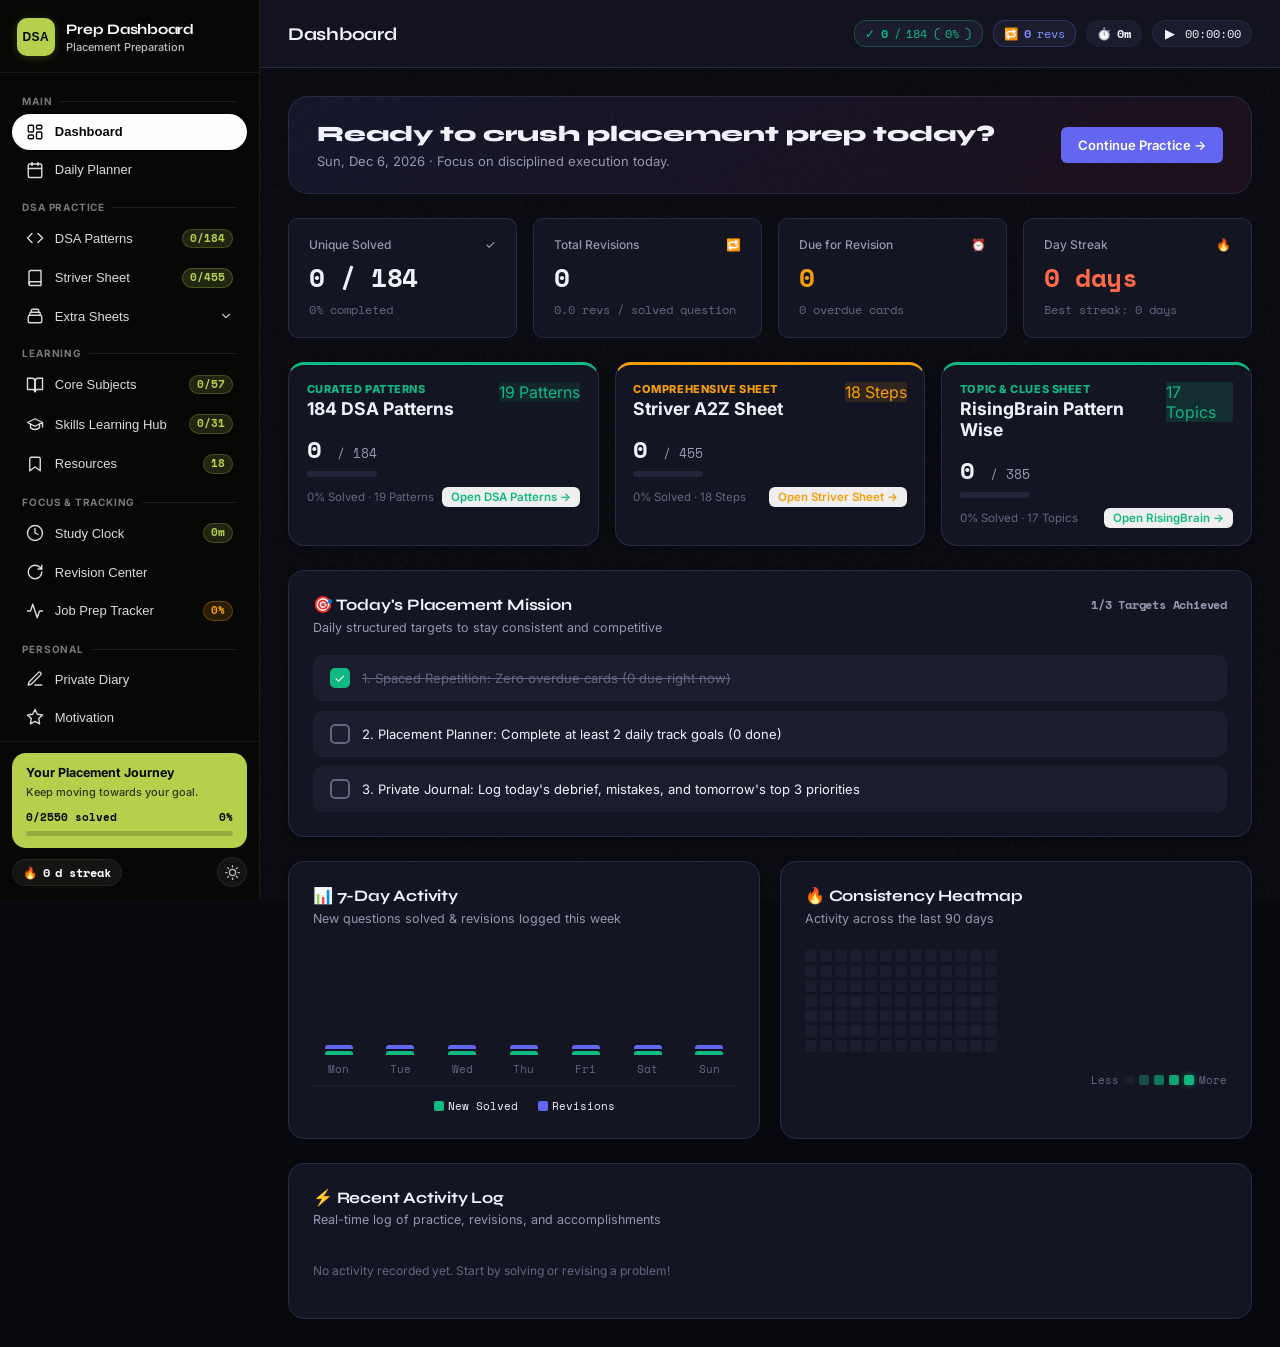
